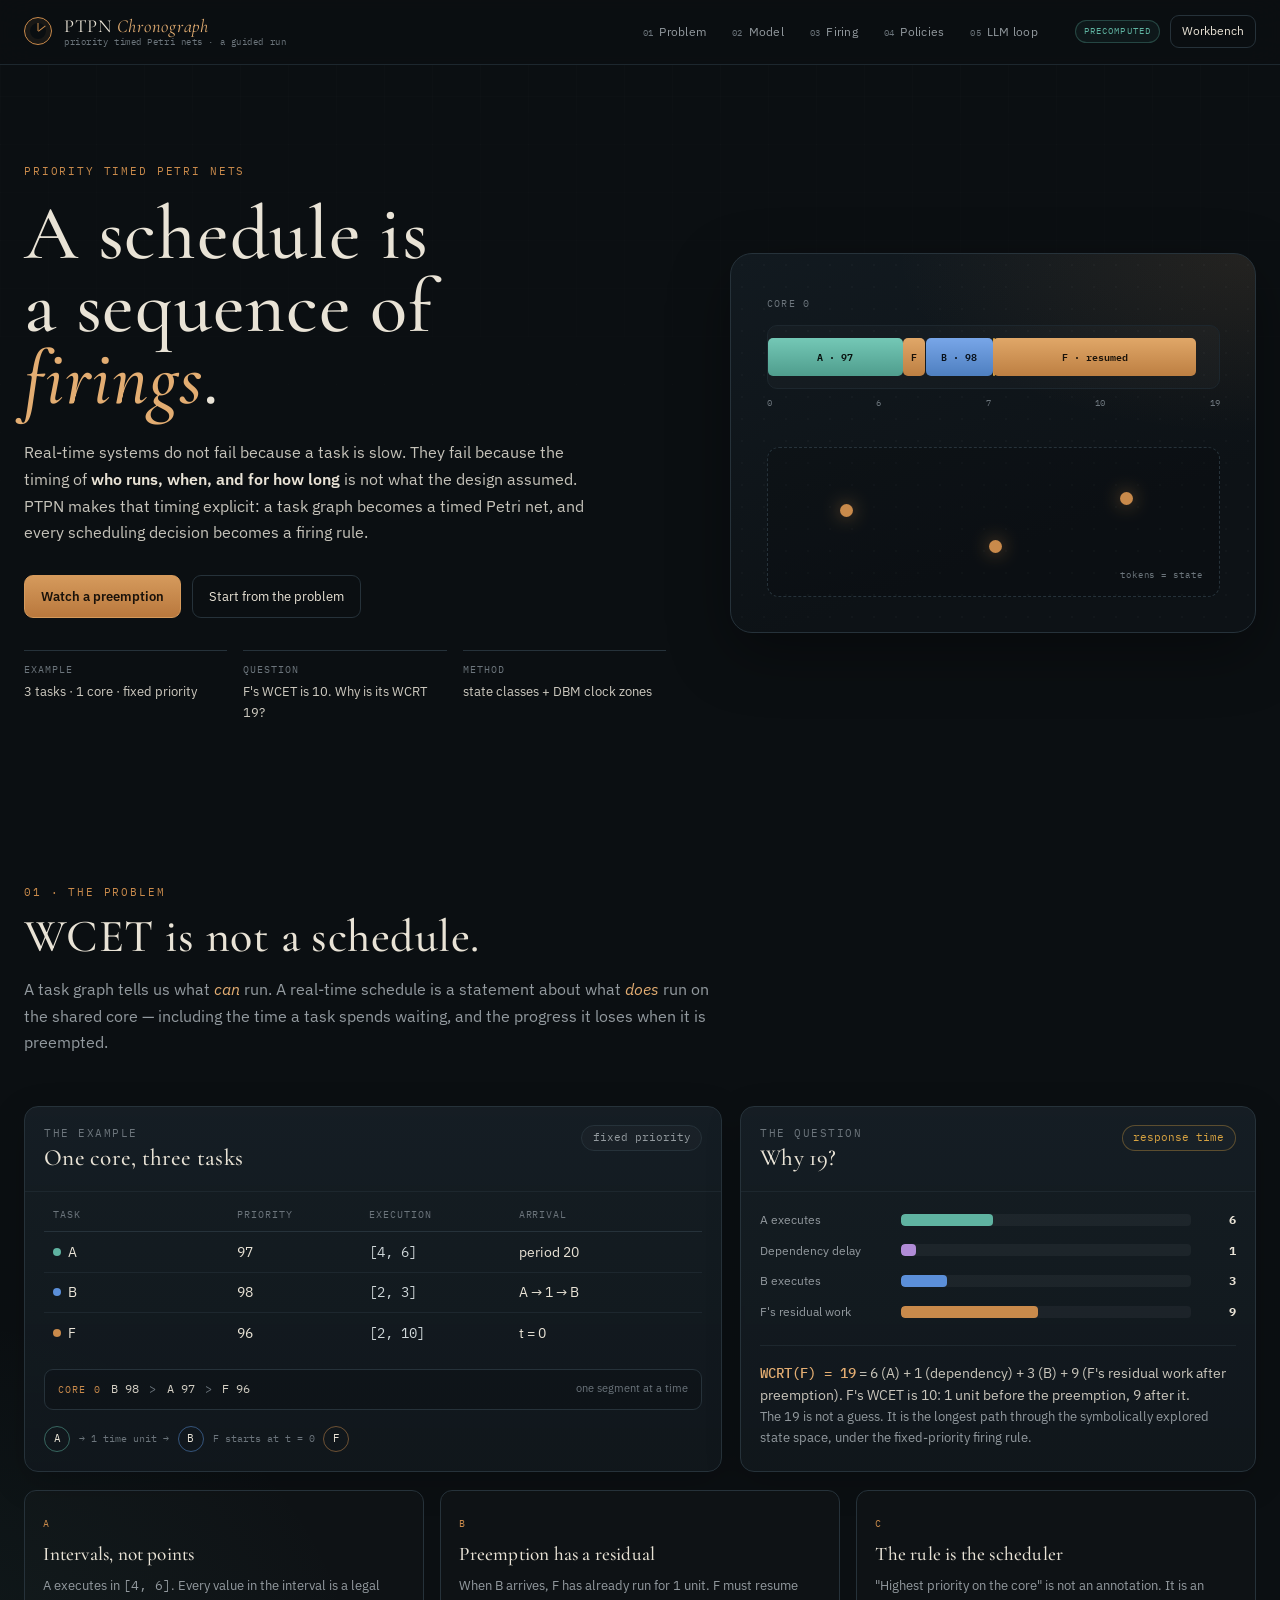
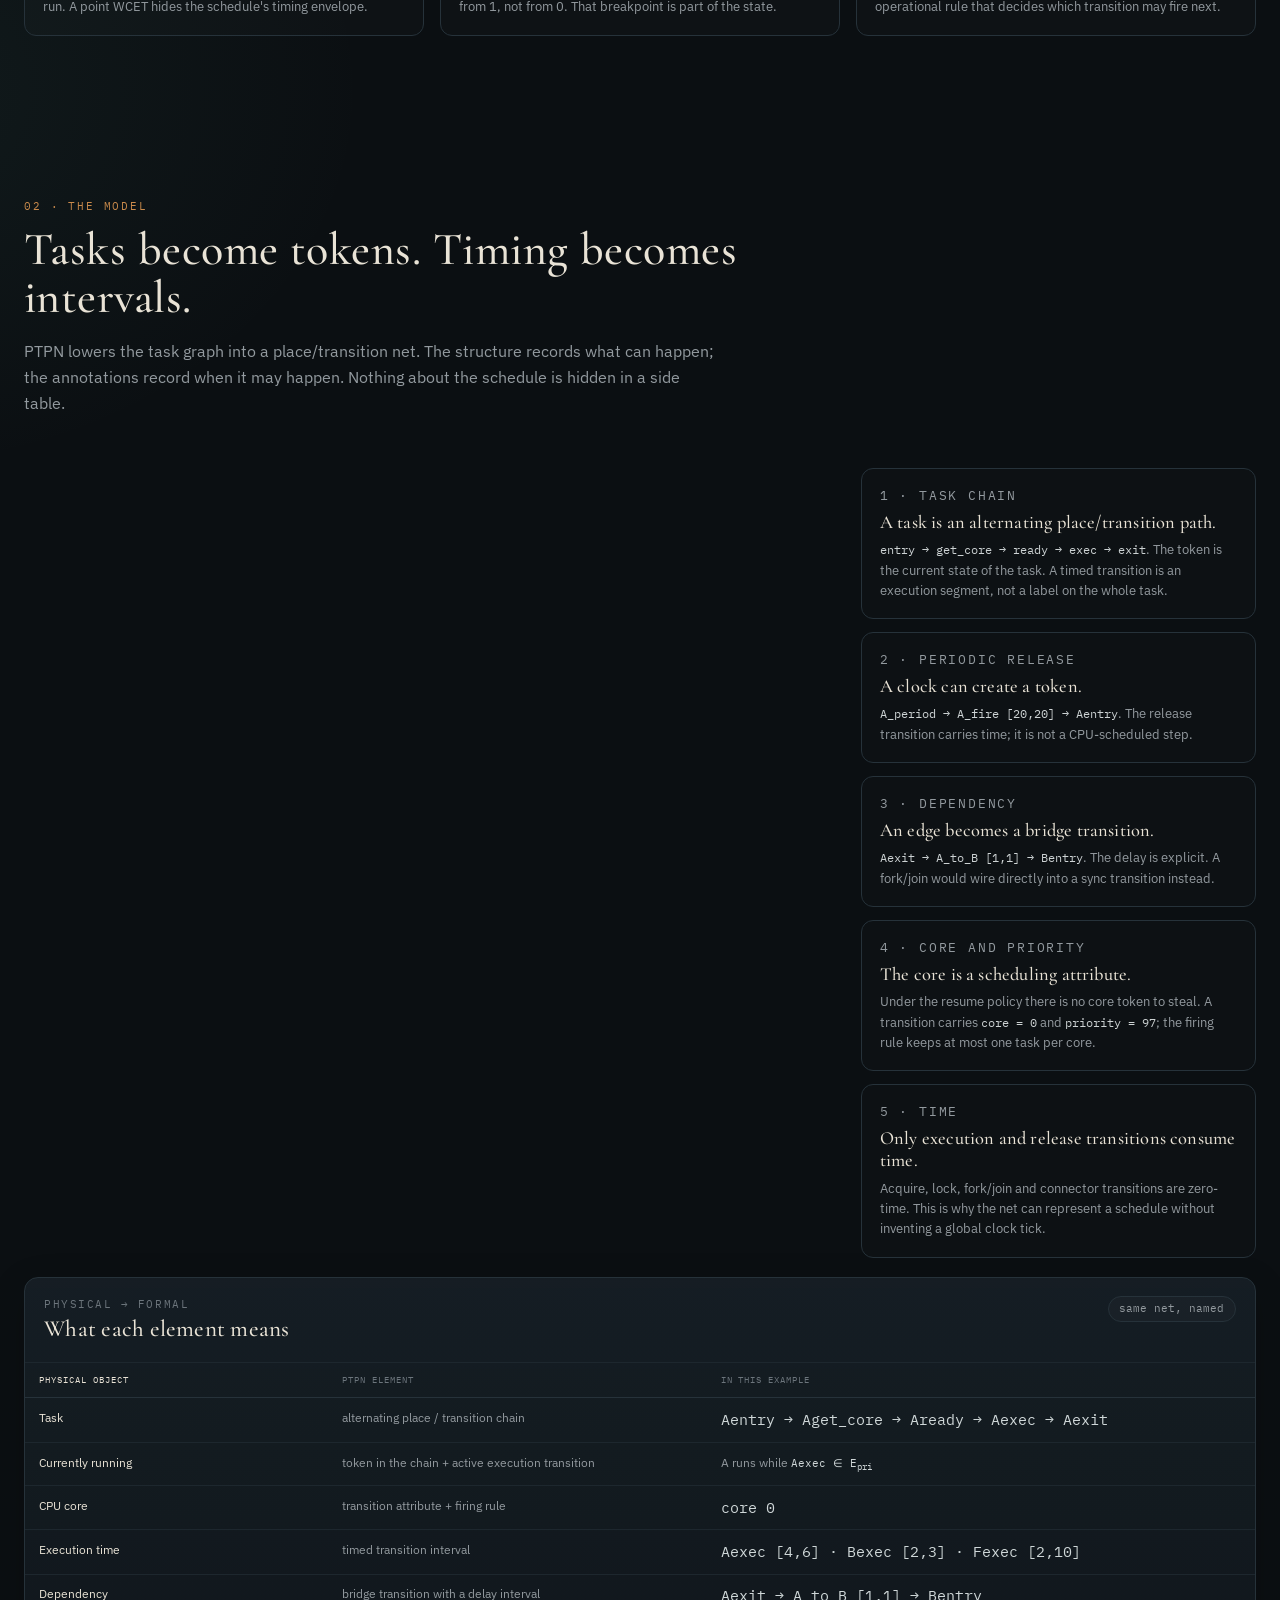
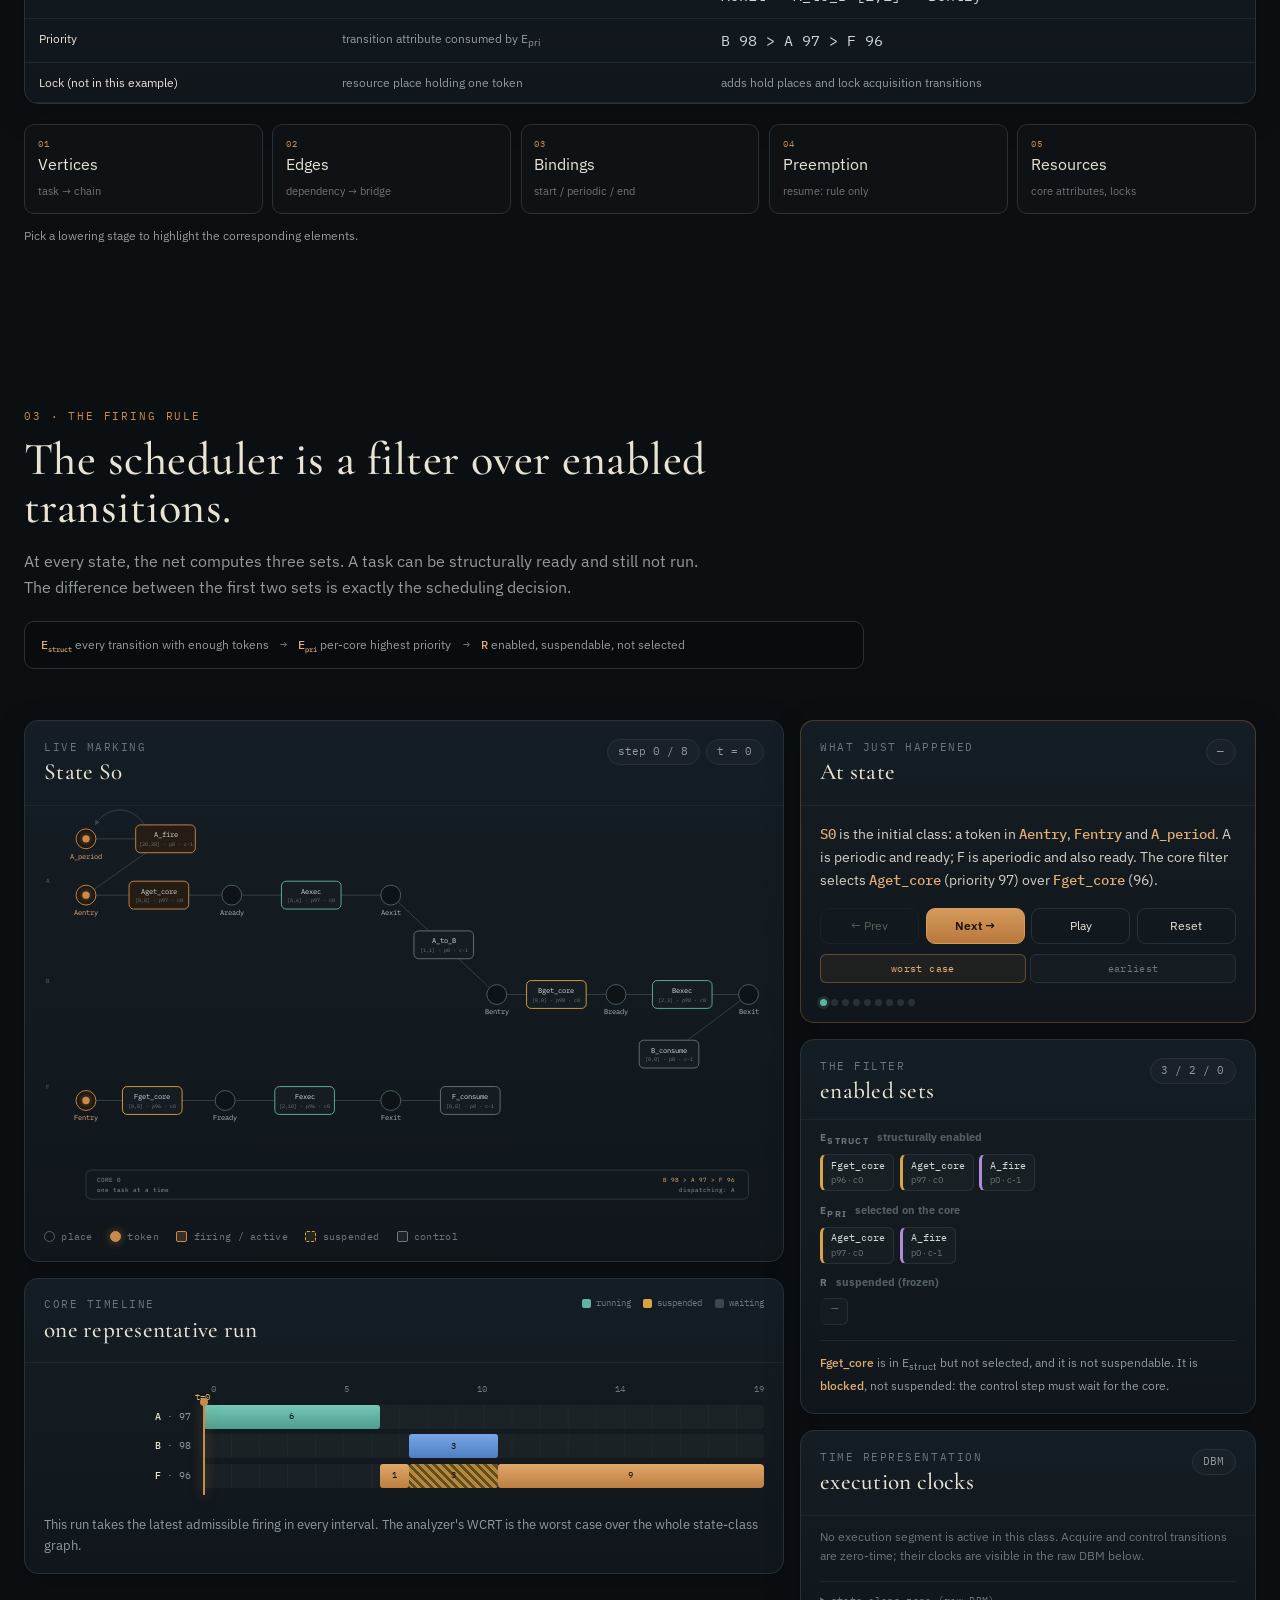
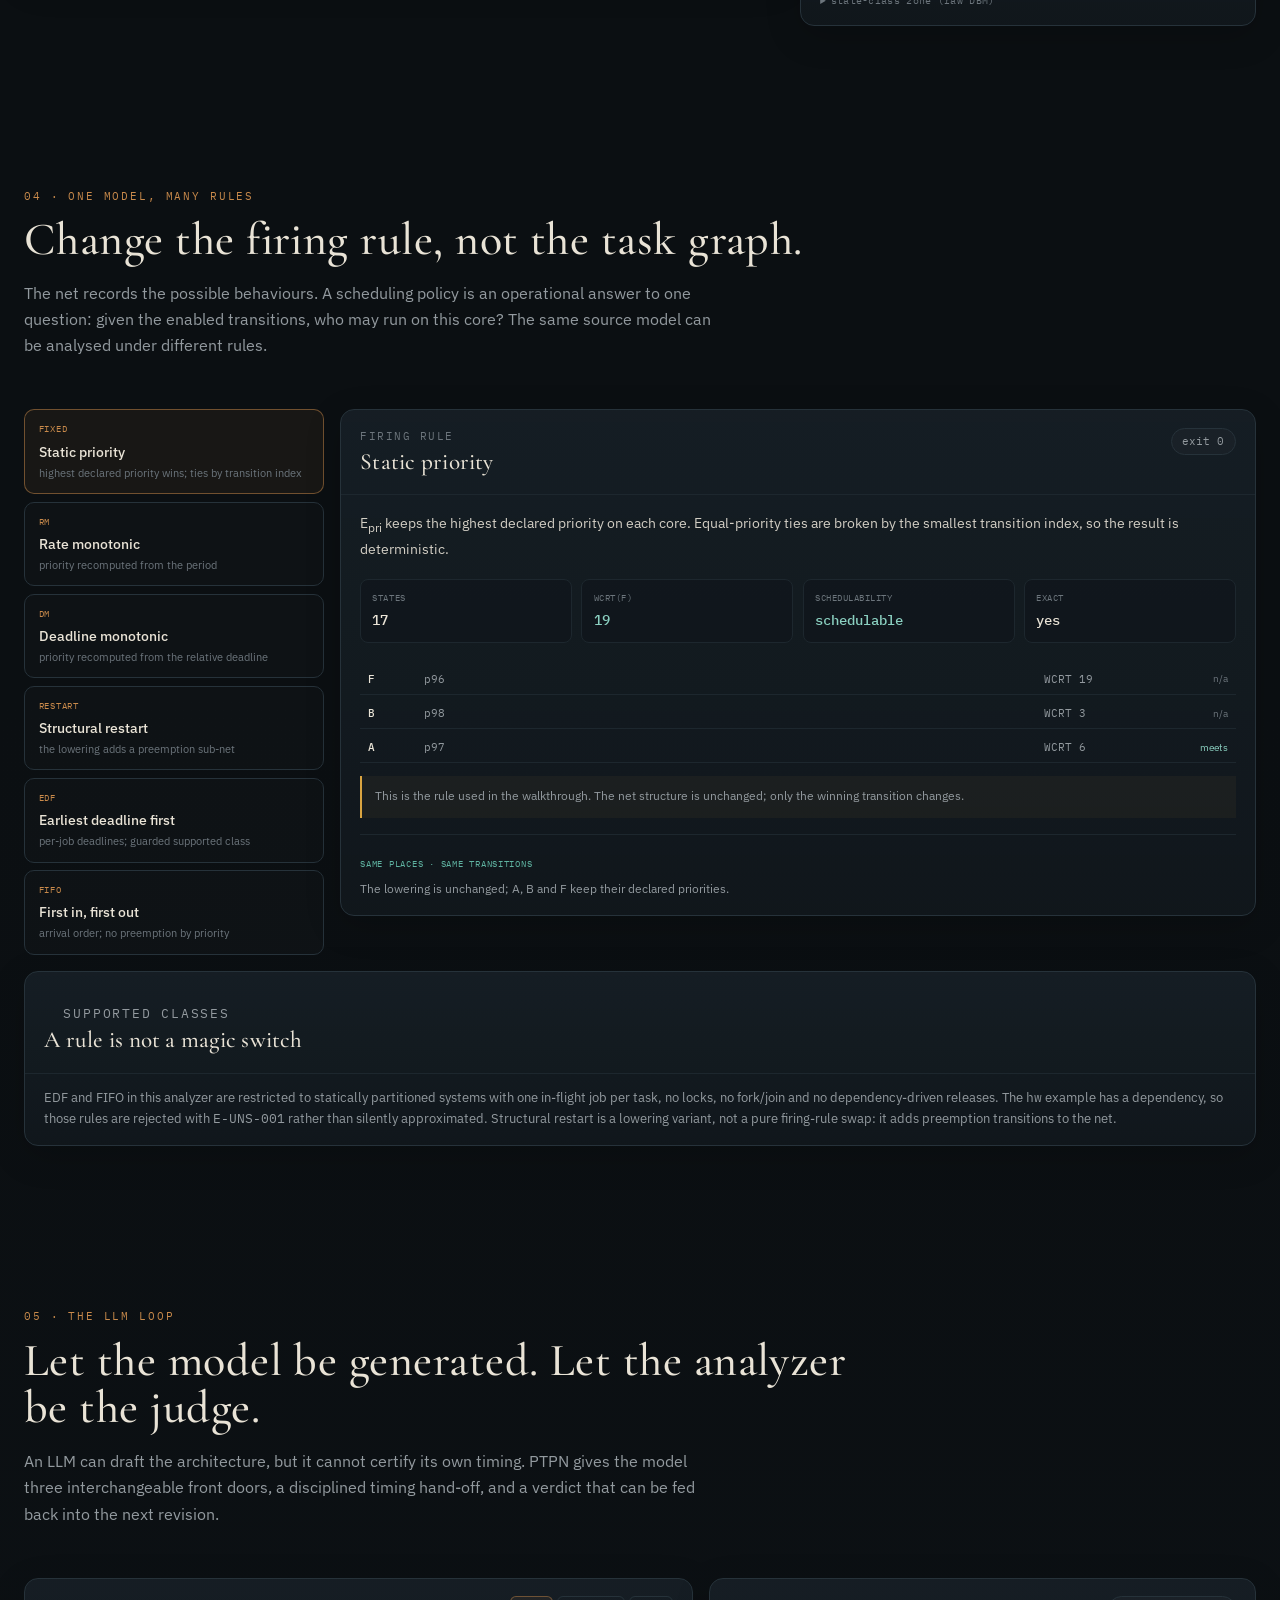
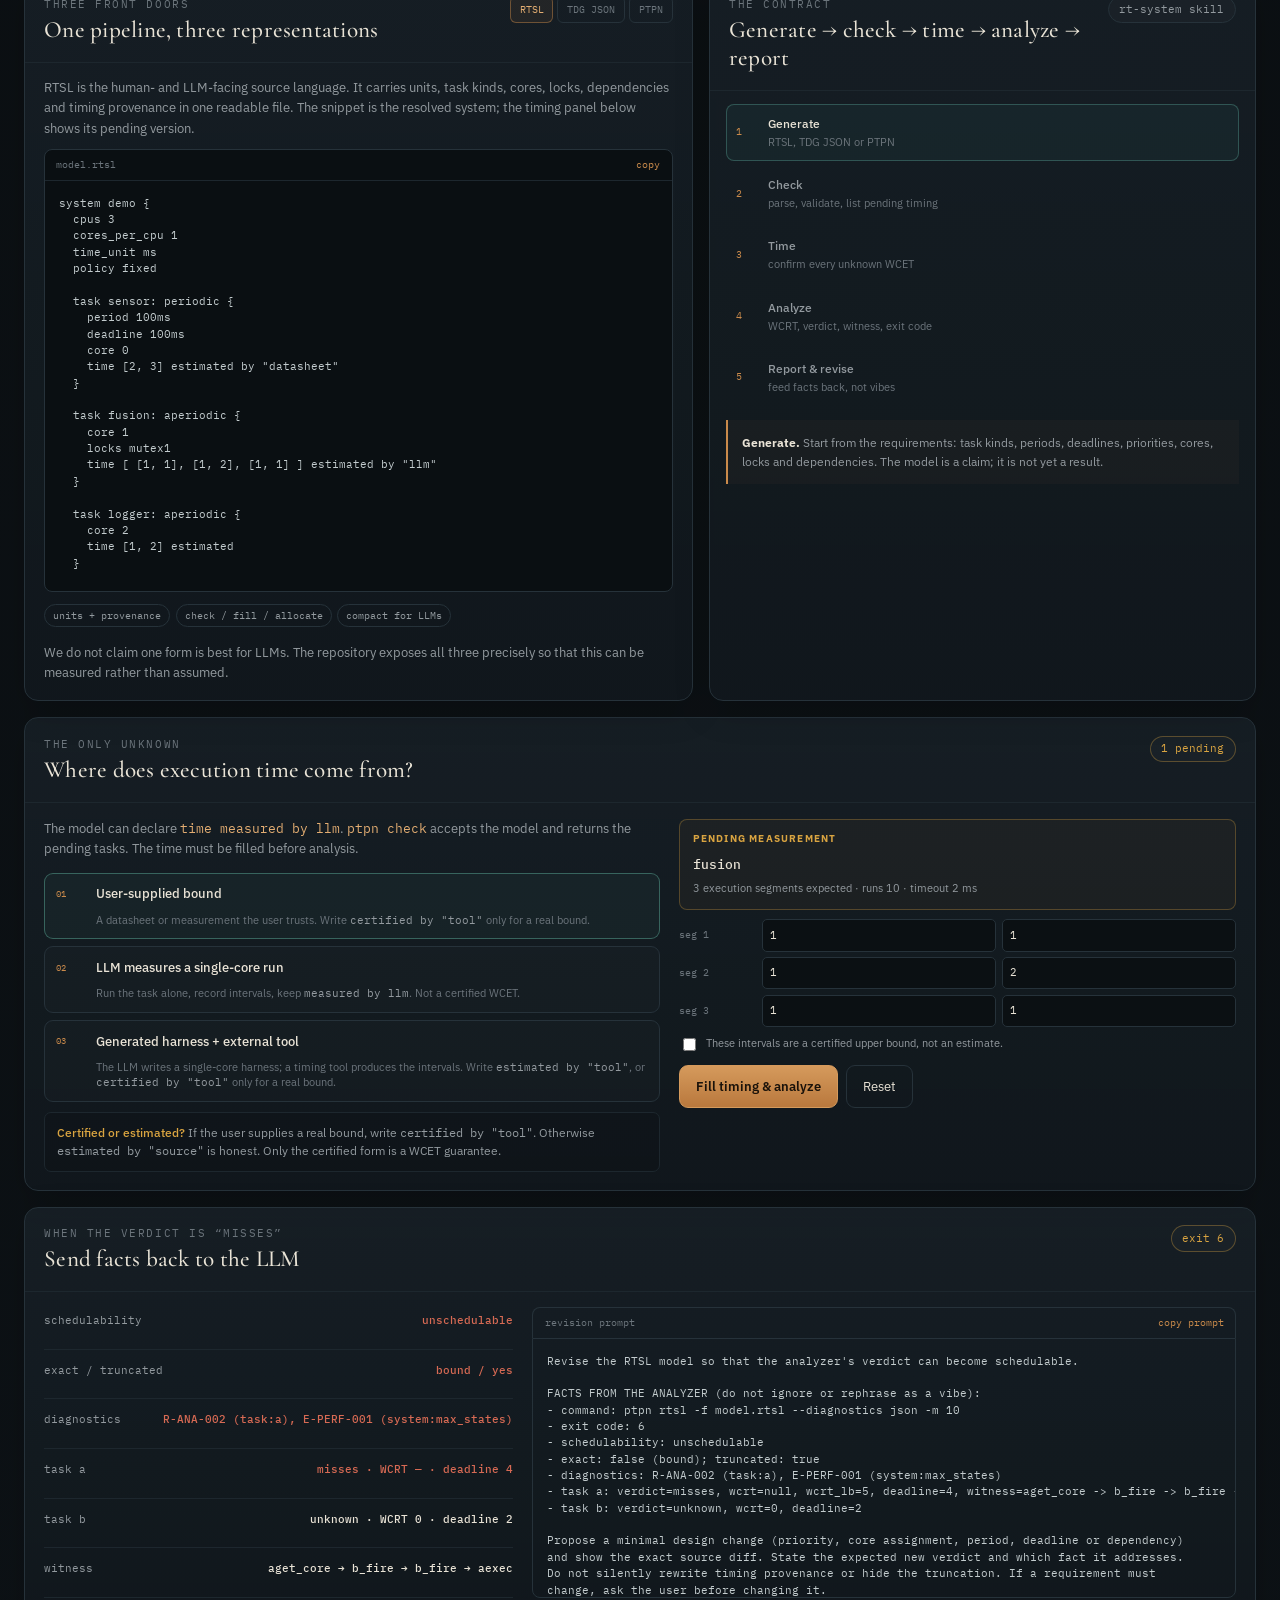
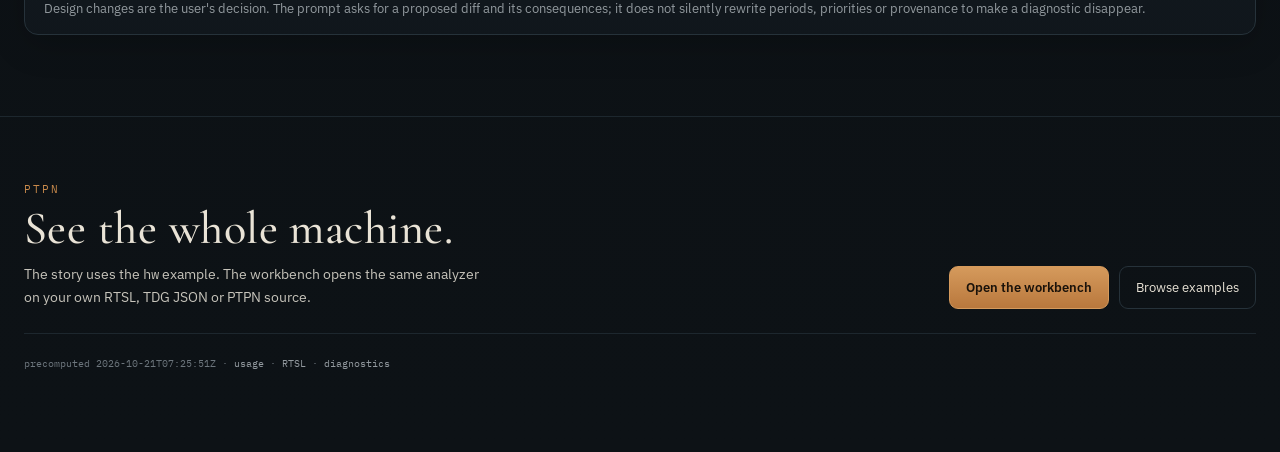
==== webapp/demo/ptpn-story-demo.html @ 8c535d37 "feat(webapp): add ptpn-story-demo.html for demonstration purposes" ====
<!doctype html>
<html lang="en">
<head>
<meta charset="utf-8">
<meta name="viewport" content="width=device-width, initial-scale=1, viewport-fit=cover">
<title>PTPN — A Schedule Is a Sequence of Firings</title>
<!-- Generated by webapp/build_standalone.py; do not edit by hand. -->
<link rel="preconnect" href="https://fonts.googleapis.com">
<link rel="preconnect" href="https://fonts.gstatic.com" crossorigin>
<link href="https://fonts.googleapis.com/css2?family=Cormorant+Garamond:ital,wght@0,500;0,600;1,500&family=IBM+Plex+Mono:wght@400;500;600&family=IBM+Plex+Sans:wght@400;500;600&display=swap" rel="stylesheet">
<style>
:root {
  --bg: #0b0f12;
  --bg-2: #10161b;
  --panel: #141b20;
  --panel-2: #182128;
  --line: #26323a;
  --line-soft: #1d272e;
  --text: #e9e3d6;
  --muted: #939a9f;
  --dim: #6c757c;
  --copper: #c98a4b;
  --copper-2: #e3ad72;
  --cyan: #5fb3a1;
  --cyan-2: #8bd0c1;
  --amber: #d9a441;
  --red: #d76a54;
  --blue: #5b8fd9;
  --violet: #b08bd6;
  --a: #5fb3a1;
  --b: #5b8fd9;
  --f: #c98a4b;
  --mono: "IBM Plex Mono", ui-monospace, SFMono-Regular, Menlo, monospace;
  --sans: "IBM Plex Sans", -apple-system, BlinkMacSystemFont, "Segoe UI", sans-serif;
  --display: "Cormorant Garamond", Georgia, serif;
  --radius: 14px;
  --shadow: 0 20px 60px rgba(0, 0, 0, 0.35);
}

* { box-sizing: border-box; }
[hidden] { display: none !important; }
html { scroll-behavior: smooth; }
body {
  margin: 0;
  background:
    radial-gradient(1200px 800px at 85% -10%, rgba(201, 138, 75, 0.09), transparent 60%),
    radial-gradient(900px 700px at -10% 20%, rgba(95, 179, 161, 0.07), transparent 55%),
    linear-gradient(180deg, #0b0f12 0%, #0b0f12 65%, #0d1216 100%);
  color: var(--text);
  font-family: var(--sans);
  line-height: 1.6;
  -webkit-font-smoothing: antialiased;
}
body::before {
  content: "";
  position: fixed;
  inset: 0;
  pointer-events: none;
  background-image:
    linear-gradient(rgba(255, 255, 255, 0.018) 1px, transparent 1px),
    linear-gradient(90deg, rgba(255, 255, 255, 0.018) 1px, transparent 1px);
  background-size: 48px 48px;
  mask-image: linear-gradient(180deg, rgba(0,0,0,.6), transparent 75%);
  z-index: 0;
}
a { color: var(--copper-2); text-decoration: none; }
a:hover { color: #f1c894; }
button, input { font: inherit; }
button { cursor: pointer; }
h1, h2, h3, h4, p { margin: 0; }
h1, h2, h3 { font-family: var(--display); font-weight: 500; letter-spacing: 0.01em; }
h1 { font-size: clamp(3rem, 6vw, 5.7rem); line-height: 0.95; }
h2 { font-size: clamp(2.1rem, 3.6vw, 3.5rem); line-height: 1.04; }
h3 { font-size: 1.45rem; line-height: 1.2; }
h4 { font-size: 0.78rem; letter-spacing: 0.12em; text-transform: uppercase; }
em { color: var(--copper-2); font-style: italic; }
.mono { font-family: var(--mono); }
.fine { color: var(--muted); font-size: 0.83rem; line-height: 1.55; }
.kicker, .eyebrow {
  font-family: var(--mono);
  font-size: 0.68rem;
  letter-spacing: 0.17em;
  text-transform: uppercase;
  color: var(--copper);
}
.eyebrow { color: var(--dim); letter-spacing: 0.14em; }
.chip {
  display: inline-flex;
  align-items: center;
  gap: 0.35rem;
  border: 1px solid var(--line);
  border-radius: 999px;
  padding: 0.22rem 0.65rem;
  font-family: var(--mono);
  font-size: 0.68rem;
  color: var(--muted);
  white-space: nowrap;
  background: rgba(255,255,255,0.02);
}
.chip.warn { color: var(--amber); border-color: rgba(217,164,65,.35); }
.chip.mono { font-family: var(--mono); }

/* ------------------------------------------------------------------ topbar */
.topbar {
  position: sticky;
  top: 0;
  z-index: 40;
  background: rgba(11, 15, 18, 0.82);
  backdrop-filter: blur(16px) saturate(120%);
  border-bottom: 1px solid var(--line-soft);
}
.topbar-inner {
  max-width: 1400px;
  margin: 0 auto;
  padding: 0.85rem 1.5rem;
  display: flex;
  align-items: center;
  gap: 1.6rem;
}
.brand { display: flex; align-items: center; gap: 0.75rem; color: var(--text); flex: 0 0 auto; }
.brand:hover { color: var(--text); }
.brand-mark {
  width: 28px; height: 28px; border-radius: 50%;
  border: 1px solid var(--copper);
  position: relative;
  box-shadow: inset 0 0 0 5px rgba(201,138,75,.08);
}
.brand-mark::before, .brand-mark::after {
  content: ""; position: absolute; left: 50%; top: 50%; background: var(--copper);
  transform-origin: 0 0;
}
.brand-mark::before { width: 9px; height: 1px; transform: rotate(-38deg); }
.brand-mark::after { width: 1px; height: 8px; transform: translate(-0.5px, -8px); }
.brand-copy { display: flex; flex-direction: column; line-height: 1.15; }
.brand-title { font-family: var(--display); font-size: 1.15rem; letter-spacing: .04em; }
.brand-title em { color: var(--copper-2); }
.brand-sub { font-family: var(--mono); font-size: .58rem; color: var(--dim); letter-spacing: .06em; }
.chapter-nav { display: flex; gap: .2rem; margin-left: auto; }
.chapter-nav a {
  display: flex; align-items: baseline; gap: .38rem;
  padding: .45rem .65rem; border-radius: 7px;
  color: var(--muted); font-size: .76rem; letter-spacing: .02em;
  border: 1px solid transparent;
}
.chapter-nav a span { font-family: var(--mono); font-size: .58rem; color: var(--dim); }
.chapter-nav a:hover { color: var(--text); background: rgba(255,255,255,.035); }
.chapter-nav a.active { color: var(--copper-2); border-color: rgba(201,138,75,.3); background: rgba(201,138,75,.07); }
.chapter-nav a.active span { color: var(--copper); }
.topbar-actions { display: flex; align-items: center; gap: .6rem; }
.mode-pill {
  font-family: var(--mono); font-size: .58rem; letter-spacing: .12em;
  color: var(--cyan); border: 1px solid rgba(95,179,161,.3);
  background: rgba(95,179,161,.06); border-radius: 999px; padding: .22rem .5rem;
}
.read-progress { height: 1px; background: transparent; }
.read-progress span { display: block; height: 1px; width: 0; background: var(--copper); transition: width .12s linear; }

/* -------------------------------------------------------------------- hero */
main { position: relative; z-index: 1; }
.hero {
  max-width: 1400px;
  margin: 0 auto;
  padding: clamp(4rem, 9vh, 8rem) 1.5rem clamp(3rem, 7vh, 6rem);
  display: grid;
  grid-template-columns: minmax(0, 1.1fr) minmax(0, .9fr);
  gap: clamp(2rem, 5vw, 6rem);
  align-items: center;
  min-height: 82vh;
}
.hero-copy .kicker { margin-bottom: 1.1rem; }
.hero-copy h1 { margin-bottom: 1.4rem; max-width: 12ch; }
.lede { color: #c6c3ba; font-size: clamp(1rem, 1.25vw, 1.14rem); line-height: 1.68; max-width: 58ch; }
.lede strong { color: var(--text); font-weight: 600; }
.hero-actions { display: flex; flex-wrap: wrap; gap: .7rem; margin: 1.8rem 0 2rem; }
.btn {
  display: inline-flex; align-items: center; justify-content: center; gap: .4rem;
  border-radius: 9px; padding: .62rem 1rem;
  border: 1px solid var(--line); background: rgba(255,255,255,.025);
  color: var(--text); font-size: .82rem; text-decoration: none;
  transition: border-color .18s, background .18s, transform .18s;
}
.btn:hover { border-color: #46545d; background: rgba(255,255,255,.05); color: var(--text); }
.btn.primary { background: linear-gradient(180deg, #d59a5c, #b9783d); border-color: #d59a5c; color: #1a120a; font-weight: 600; }
.btn.primary:hover { background: linear-gradient(180deg, #e3ad72, #c98a4b); color: #160f08; }
.btn.ghost { background: transparent; }
.btn.small { padding: .4rem .7rem; font-size: .72rem; }
.btn:disabled { opacity: .35; cursor: default; }
.btn.disabled, a.disabled { opacity: .35; cursor: default; pointer-events: none; }
.hero-facts { display: grid; grid-template-columns: repeat(3, minmax(0, 1fr)); gap: 1rem; margin: 0; }
.hero-facts div { border-top: 1px solid var(--line); padding-top: .7rem; }
.hero-facts dt { font-family: var(--mono); font-size: .6rem; letter-spacing: .1em; text-transform: uppercase; color: var(--dim); }
.hero-facts dd { margin: .25rem 0 0; font-size: .82rem; color: #cfcbc1; }
.hero-stage {
  position: relative; min-height: 380px;
  border: 1px solid var(--line); border-radius: 22px; overflow: hidden;
  background:
    radial-gradient(600px 300px at 100% 0%, rgba(201,138,75,.11), transparent 60%),
    linear-gradient(160deg, #121a20 0%, #0d1216 70%);
  box-shadow: var(--shadow);
  padding: 2.2rem;
  display: flex; flex-direction: column; justify-content: space-between;
}
.hero-stage::before {
  content: ""; position: absolute; inset: 0;
  background-image: radial-gradient(rgba(255,255,255,.09) 1px, transparent 1px);
  background-size: 22px 22px; opacity: .25; pointer-events: none;
}
.hero-rail { position: relative; z-index: 1; }
.hero-rail-label { font-family: var(--mono); font-size: .6rem; color: var(--dim); letter-spacing: .14em; }
.hero-bars { position: relative; height: 64px; margin-top: .65rem; border-radius: 10px; background: rgba(255,255,255,.025); border: 1px solid var(--line-soft); overflow: hidden; }
.hero-bar {
  position: absolute; top: 12px; bottom: 12px; left: var(--start); width: var(--len);
  border-radius: 5px; display: flex; align-items: center; justify-content: center;
  font-family: var(--mono); font-size: .62rem; color: #07100d; font-weight: 600;
  background: var(--a); min-width: 2px; white-space: nowrap; overflow: hidden;
}
.hero-bar.a { background: linear-gradient(180deg, #74c8b6, #4f9d8d); }
.hero-bar.b { background: linear-gradient(180deg, #78a6e8, #4e7fc0); color: #07101a; }
.hero-bar.f { background: linear-gradient(180deg, #e0a768, #bd7f42); color: #1a1209; }
.hero-bar.frozen { background: repeating-linear-gradient(45deg, #d9a441, #d9a441 4px, #9a712b 4px, #9a712b 8px); }
.hero-ticks { display: flex; justify-content: space-between; margin-top: .45rem; font-family: var(--mono); font-size: .58rem; color: var(--dim); }
.hero-net { position: relative; z-index: 1; height: 150px; border-radius: 12px; border: 1px dashed var(--line); margin-top: 1.2rem; background: rgba(0,0,0,.12); }
.hero-token { position: absolute; width: 13px; height: 13px; border-radius: 50%; background: var(--copper); box-shadow: 0 0 18px rgba(201,138,75,.6); animation: drift 5s ease-in-out infinite; }
.hero-token.t1 { left: 16%; top: 38%; }
.hero-token.t2 { left: 49%; top: 62%; animation-delay: -1.3s; }
.hero-token.t3 { left: 78%; top: 30%; animation-delay: -2.6s; }
.hero-net-label { position: absolute; right: 1rem; bottom: .8rem; font-family: var(--mono); font-size: .58rem; color: var(--dim); letter-spacing: .1em; }
@keyframes drift { 0%,100% { transform: translate(0,0); } 50% { transform: translate(10px,-7px); } }

/* ----------------------------------------------------------------- chapter */
.chapter { max-width: 1280px; margin: 0 auto; padding: clamp(4rem, 9vh, 7rem) 1.5rem; scroll-margin-top: 80px; }
.chapter-wide { max-width: 1400px; }
.chapter-head { max-width: 840px; margin-bottom: clamp(2rem, 4vw, 3.2rem); }
.chapter-head h2 { margin: .7rem 0 1rem; }
.chapter-lede { color: var(--muted); font-size: 1.02rem; max-width: 70ch; }
.panel {
  background: linear-gradient(180deg, rgba(24,33,40,.82), rgba(17,24,29,.9));
  border: 1px solid var(--line);
  border-radius: var(--radius);
  box-shadow: 0 10px 35px rgba(0,0,0,.18);
}
.panel-head { display: flex; align-items: flex-start; justify-content: space-between; gap: 1rem; padding: 1.1rem 1.2rem; border-bottom: 1px solid var(--line-soft); }
.panel-head h3 { margin-top: .2rem; }
.panel-head .eyebrow { margin-bottom: .15rem; }

/* ----------------------------------------------------------------- problem */
.problem-grid { display: grid; grid-template-columns: minmax(0, 1.15fr) minmax(0, .85fr); gap: 1.1rem; }
.system-panel, .question-panel { padding-bottom: 1.2rem; }
.task-table { padding: .4rem 1.2rem 0; }
.task-row { display: grid; grid-template-columns: 1fr .7fr .8fr 1fr; gap: .6rem; align-items: center; padding: .55rem .55rem; border-bottom: 1px solid var(--line-soft); font-size: .86rem; }
.task-row.head { font-family: var(--mono); font-size: .6rem; letter-spacing: .1em; text-transform: uppercase; color: var(--dim); border-bottom-color: var(--line); }
.task-row:last-child { border-bottom: 0; }
.task-row .mono { color: #cfd7d9; }
.dot { display: inline-block; width: 8px; height: 8px; border-radius: 50%; margin-right: .45rem; vertical-align: 1px; }
.dot.a { background: var(--a); } .dot.b { background: var(--b); } .dot.f { background: var(--f); }
.core-strip { display: flex; flex-wrap: wrap; align-items: center; gap: .65rem; margin: 1rem 1.2rem 0; padding: .65rem .8rem; border: 1px solid var(--line); border-radius: 9px; background: rgba(0,0,0,.16); }
.core-label { font-family: var(--mono); font-size: .6rem; letter-spacing: .12em; color: var(--copper); }
.priority-chain { font-family: var(--mono); font-size: .72rem; color: #d5d0c5; }
.priority-chain b { color: var(--dim); font-weight: 400; margin: 0 .2rem; }
.core-note { margin-left: auto; font-size: .7rem; color: var(--dim); }
.dependency { display: flex; align-items: center; gap: .55rem; padding: 1rem 1.2rem 0; flex-wrap: wrap; font-size: .72rem; color: var(--muted); }
.dep-node { display: inline-flex; width: 26px; height: 26px; align-items: center; justify-content: center; border-radius: 50%; border: 1px solid var(--line); font-family: var(--mono); font-size: .68rem; color: var(--text); }
.dep-node.a { border-color: rgba(95,179,161,.5); } .dep-node.b { border-color: rgba(91,143,217,.5); } .dep-node.f { border-color: rgba(201,138,75,.5); }
.dep-arrow { font-family: var(--mono); font-size: .62rem; color: var(--dim); }
.why-bars { padding: 1.15rem 1.2rem .5rem; display: grid; gap: .7rem; }
.why-row { display: grid; grid-template-columns: 8.2rem 1fr 2.2rem; gap: .6rem; align-items: center; font-size: .76rem; color: var(--muted); }
.why-row b { font-family: var(--mono); color: var(--text); text-align: right; }
.why-track { height: 12px; background: rgba(255,255,255,.045); border-radius: 4px; overflow: hidden; }
.why-fill { display: block; height: 100%; width: var(--w); border-radius: 4px; }
.why-fill.own { background: var(--copper); }
.why-fill.a { background: var(--a); }
.why-fill.b { background: var(--b); }
.why-fill.f { background: var(--f); }
.why-fill.dep { background: var(--violet); }
.why-summary { margin: 1rem 1.2rem 0; padding-top: 1rem; border-top: 1px solid var(--line-soft); font-size: .86rem; color: #c9c5bb; }
.why-summary strong { color: var(--copper-2); font-family: var(--mono); font-weight: 500; }
.question-panel .fine { padding: 0 1.2rem; }
.problem-cards { display: grid; grid-template-columns: repeat(3, minmax(0, 1fr)); gap: 1rem; margin-top: 1.1rem; }
.mini-card { border: 1px solid var(--line); border-radius: 12px; padding: 1.15rem; background: rgba(255,255,255,.015); }
.mini-index { font-family: var(--mono); font-size: .62rem; color: var(--copper); letter-spacing: .12em; }
.mini-card h3 { margin: .55rem 0 .5rem; font-size: 1.2rem; }
.mini-card p { color: var(--muted); font-size: .82rem; }

/* ------------------------------------------------------------------- model */
.model-layout { display: grid; grid-template-columns: minmax(0, 1.35fr) minmax(0, .65fr); gap: 1.1rem; align-items: start; }
.model-stage { position: sticky; top: 86px; overflow: hidden; }
.net-wrap { padding: .4rem .7rem .2rem; overflow: hidden; }
.net-wrap svg { width: 100%; height: auto; display: block; }
.net-legend { display: flex; flex-wrap: wrap; gap: .7rem 1.1rem; padding: .6rem 1.2rem 1rem; font-family: var(--mono); font-size: .6rem; color: var(--dim); letter-spacing: .03em; }
.net-legend span { display: inline-flex; align-items: center; gap: .38rem; }
.lg { display: inline-block; width: 11px; height: 11px; border-radius: 50%; border: 1px solid #56636b; background: #0f1418; }
.lg.place { border-radius: 50%; }
.lg.token { border-radius: 50%; background: var(--copper); border-color: var(--copper); box-shadow: 0 0 8px rgba(201,138,75,.5); }
.lg.exec { border-radius: 2px; border-color: var(--cyan); background: rgba(95,179,161,.15); }
.lg.exec.active { border-color: var(--copper); background: rgba(201,138,75,.22); }
.lg.control { border-radius: 2px; border-color: #6d7780; background: rgba(140,150,158,.1); }
.lg.period { border-radius: 2px; border-color: var(--violet); background: rgba(176,139,214,.12); }
.lg.susp { border-radius: 2px; border-color: var(--amber); border-style: dashed; background: rgba(217,164,65,.1); }
.model-notes { display: grid; gap: .8rem; }
.note-card { padding: 1.05rem 1.1rem; border: 1px solid var(--line); border-radius: 12px; background: rgba(255,255,255,.012); transition: border-color .2s, background .2s; }
.note-card:hover, .note-card.active { border-color: rgba(201,138,75,.42); background: rgba(201,138,75,.045); }
.note-card h3 { font-size: 1.15rem; margin: .3rem 0 .45rem; }
.note-card p { color: var(--muted); font-size: .8rem; }
.note-card .mono { color: #cdd3d4; font-size: .94em; }
.mapping-table { margin-top: 1.2rem; overflow: hidden; }
.map-grid { display: grid; grid-template-columns: .8fr 1fr 1.45fr; }
.map-grid > div { padding: .62rem .9rem; border-bottom: 1px solid var(--line-soft); font-size: .76rem; color: var(--muted); }
.map-grid > div:nth-child(3n + 1) { color: var(--text); }
.map-grid .map-head { font-family: var(--mono); font-size: .59rem; letter-spacing: .1em; text-transform: uppercase; color: var(--dim); border-bottom-color: var(--line); }
.map-grid .mono { color: #cfd7d8; font-size: .92em; }
.stage-strip { display: grid; grid-template-columns: repeat(5, minmax(0, 1fr)); gap: .6rem; margin-top: 1.2rem; }
.stage-strip button { text-align: left; padding: .8rem .8rem; border: 1px solid var(--line); border-radius: 10px; background: rgba(255,255,255,.015); color: var(--text); transition: border-color .2s, background .2s; }
.stage-strip button:hover, .stage-strip button.active { border-color: rgba(201,138,75,.45); background: rgba(201,138,75,.05); }
.stage-strip button span { display: block; font-family: var(--mono); font-size: .58rem; color: var(--copper); letter-spacing: .1em; }
.stage-strip button small { display: block; margin-top: .3rem; font-size: .68rem; color: var(--dim); }
.stage-caption { grid-column: 1 / -1; font-size: .74rem; color: var(--muted); margin-top: .2rem; }

/* ------------------------------------------------------------------ firing */
.rule-strip { display: flex; flex-wrap: wrap; align-items: center; gap: .5rem .7rem; margin-top: 1.3rem; padding: .8rem 1rem; border: 1px solid var(--line); border-radius: 10px; background: rgba(0,0,0,.16); font-size: .76rem; color: var(--muted); }
.rule-strip b { color: var(--copper-2); font-family: var(--mono); font-weight: 500; font-size: .72rem; }
.rule-strip sub { font-size: .6em; }
.rule-arrow { color: var(--dim); font-family: var(--mono); }
.firing-layout { display: grid; grid-template-columns: minmax(0, 1.25fr) minmax(360px, .75fr); gap: 1rem; align-items: start; }
.firing-main { display: grid; gap: 1rem; }
.net-panel, .timeline-panel, .narration-panel, .sets-panel, .clocks-panel { overflow: hidden; }
.firing-net-wrap { padding: .2rem .5rem 0; }
.state-meta { display: flex; gap: .4rem; flex-wrap: wrap; justify-content: flex-end; }
.firing-rail { display: grid; gap: 1rem; position: sticky; top: 86px; }
.narration-panel { border-color: rgba(201,138,75,.3); }
.narration { padding: 1rem 1.2rem .9rem; font-size: .9rem; color: #d4d0c6; min-height: 6.4rem; }
.narration b { color: var(--copper-2); font-family: var(--mono); font-weight: 500; }
.narration .why { display: block; margin-top: .35rem; color: var(--muted); font-size: .8rem; }
.firing-controls { display: grid; grid-template-columns: repeat(4, minmax(0, 1fr)); gap: .4rem; padding: 0 1.2rem; }
.firing-controls .btn { padding: .48rem .3rem; font-size: .72rem; }
.mode-toggle { display: flex; gap: .3rem; padding: .65rem 1.2rem .2rem; }
.seg { flex: 1; padding: .35rem .5rem; font-family: var(--mono); font-size: .62rem; letter-spacing: .04em; color: var(--dim); background: rgba(255,255,255,.02); border: 1px solid var(--line); border-radius: 6px; }
.seg.active { color: var(--copper-2); border-color: rgba(201,138,75,.4); background: rgba(201,138,75,.08); }
.step-dots { display: flex; gap: .25rem; padding: .8rem 1.2rem 1rem; flex-wrap: wrap; }
.step-dot { width: 7px; height: 7px; border-radius: 50%; background: var(--line); }
.step-dot.done { background: var(--copper); }
.step-dot.now { background: var(--cyan); box-shadow: 0 0 0 3px rgba(95,179,161,.15); }
.sets-panel .panel-head { padding-bottom: .8rem; }
.set-group { padding: .55rem 1.2rem .1rem; }
.set-group h4 { color: var(--dim); margin-bottom: .4rem; font-size: .65rem; }
.set-group h4 span { text-transform: none; letter-spacing: 0; color: #555f66; font-family: var(--sans); font-size: .68rem; margin-left: .3rem; }
.chips { display: flex; flex-wrap: wrap; gap: .35rem; min-height: 1.7rem; }
.chip-t { display: inline-flex; flex-direction: column; gap: .1rem; padding: .28rem .5rem; border-radius: 6px; border: 1px solid var(--line); border-left: 3px solid #59636b; background: rgba(255,255,255,.02); font-family: var(--mono); font-size: .64rem; color: #d3d7d8; line-height: 1.25; }
.chip-t small { font-family: var(--sans); font-size: .58rem; color: var(--dim); }
.chip-t.exec { border-left-color: var(--cyan); }
.chip-t.control { border-left-color: #6d7780; }
.chip-t.period { border-left-color: var(--violet); }
.chip-t.susp { border-left-color: var(--amber); background: rgba(217,164,65,.07); }
.chip-t.firing { border-color: var(--copper); background: rgba(201,138,75,.1); }
.chip-t.empty { border-left-color: transparent; color: var(--dim); font-family: var(--sans); }
.why-now { margin: .8rem 1.2rem 1.1rem; padding-top: .8rem; border-top: 1px solid var(--line-soft); color: var(--muted); font-size: .76rem; }
.why-now b { color: var(--copper-2); font-weight: 500; }
.clock-rack { padding: .8rem 1.2rem 1rem; display: grid; gap: .6rem; }
.clock-row { display: grid; grid-template-columns: 7.2rem 1fr 5.2rem; gap: .55rem; align-items: center; font-family: var(--mono); font-size: .63rem; color: var(--muted); }
.clock-name { overflow: hidden; text-overflow: ellipsis; white-space: nowrap; }
.clock-name b { color: #d8d4c9; font-weight: 500; }
.clock-track { height: 9px; border-radius: 4px; background: rgba(255,255,255,.05); position: relative; overflow: hidden; }
.clock-fill { position: absolute; top: 0; bottom: 0; left: var(--lo); width: var(--w); border-radius: 4px; background: linear-gradient(90deg, rgba(95,179,161,.55), var(--cyan)); }
.clock-fill.frozen { background: repeating-linear-gradient(45deg, #d9a441, #d9a441 3px, #8c6627 3px, #8c6627 6px); }
.clock-bounds { text-align: right; font-size: .6rem; color: var(--dim); }
.clock-empty { color: var(--dim); font-size: .72rem; font-family: var(--sans); }
.dbm-details { margin: 0 1.2rem 1rem; border-top: 1px solid var(--line-soft); padding-top: .65rem; }
.dbm-details summary { cursor: pointer; font-family: var(--mono); font-size: .62rem; color: var(--dim); letter-spacing: .03em; }
.dbm-details pre { margin: .6rem 0 0; padding: .7rem; max-height: 200px; overflow: auto; background: #0b1013; border: 1px solid var(--line-soft); border-radius: 6px; font-family: var(--mono); font-size: .58rem; line-height: 1.5; color: #aeb7ba; }
.verdict-strip { display: flex; flex-wrap: wrap; align-items: center; gap: 1.4rem; margin-top: 1rem; padding: 1.2rem 1.4rem; border: 1px solid rgba(95,179,161,.35); border-radius: 12px; background: linear-gradient(90deg, rgba(95,179,161,.08), rgba(201,138,75,.04)); }
.verdict-strip h3 { font-size: 1.55rem; margin: .15rem 0; }
.verdict-strip p { color: var(--muted); font-size: .8rem; }
.verdict-facts { display: flex; gap: 1.1rem; margin-left: auto; flex-wrap: wrap; }
.verdict-facts span { font-family: var(--mono); font-size: .62rem; color: var(--dim); display: flex; flex-direction: column; gap: .15rem; }
.verdict-facts b { font-size: 1rem; color: var(--text); font-weight: 500; }

/* ---------------------------------------------------------------- timelines */
.timeline { position: relative; padding: 1.2rem 1.2rem 1.3rem 5.8rem; }
.tl-scale { display: flex; justify-content: space-between; margin-left: 5.8rem; margin-bottom: .5rem; font-family: var(--mono); font-size: .56rem; color: var(--dim); }
.tl-row { display: grid; grid-template-columns: 4.6rem 1fr; gap: .7rem; align-items: center; margin: .35rem 0; }
.tl-name { font-family: var(--mono); font-size: .62rem; color: var(--muted); text-align: right; white-space: nowrap; }
.tl-name b { color: var(--text); font-weight: 500; }
.tl-track { position: relative; height: 24px; background: rgba(255,255,255,.035); border-radius: 4px; overflow: hidden; }
.tl-grid { position: absolute; inset: 0; background-image: linear-gradient(90deg, rgba(255,255,255,.08) 1px, transparent 1px); background-size: 5% 100%; opacity: .35; }
.tl-seg { position: absolute; top: 0; bottom: 0; border-radius: 3px; font-family: var(--mono); font-size: .58rem; color: #08100d; display: flex; align-items: center; justify-content: center; white-space: nowrap; overflow: hidden; }
.tl-seg.run.a { background: linear-gradient(180deg, #74c8b6, #4f9d8d); }
.tl-seg.run.b { background: linear-gradient(180deg, #78a6e8, #4e7fc0); }
.tl-seg.run.f { background: linear-gradient(180deg, #e0a768, #bd7f42); color: #1a1209; }
.tl-seg.susp { background: repeating-linear-gradient(45deg, rgba(217,164,65,.8), rgba(217,164,65,.8) 3px, rgba(120,88,30,.8) 3px, rgba(120,88,30,.8) 6px); color: #1a1209; }
.tl-seg.wait { background: rgba(255,255,255,.06); color: var(--dim); }
.tl-playhead { position: absolute; top: 2.4rem; bottom: 1.2rem; width: 2px; background: var(--copper); box-shadow: 0 0 12px rgba(201,138,75,.6); transition: left .12s linear; pointer-events: none; }
.tl-playhead::before { content: ""; position: absolute; top: -4px; left: -3px; width: 8px; height: 8px; border-radius: 50%; background: var(--copper); }
.tl-now { position: absolute; top: 1.7rem; font-family: var(--mono); font-size: .58rem; color: var(--copper-2); transform: translateX(-50%); white-space: nowrap; }
.timeline-legend { display: flex; gap: .8rem; flex-wrap: wrap; font-family: var(--mono); font-size: .58rem; color: var(--dim); }
.timeline-legend span { display: inline-flex; align-items: center; gap: .3rem; }
.tl-swatch { width: 9px; height: 9px; border-radius: 2px; }
.tl-swatch.run { background: var(--cyan); }
.tl-swatch.susp { background: var(--amber); }
.tl-swatch.wait { background: #3c464d; }
.timeline-panel .fine { padding: 0 1.2rem 1.1rem; }

/* ------------------------------------------------------------------ policy */
.policy-layout { display: grid; grid-template-columns: 300px minmax(0, 1fr); gap: 1rem; align-items: start; }
.policy-list { display: grid; gap: .45rem; }
.policy-card { text-align: left; border: 1px solid var(--line); border-radius: 10px; background: rgba(255,255,255,.015); padding: .75rem .85rem; color: var(--text); display: grid; gap: .18rem; transition: border-color .18s, background .18s; }
.policy-card:hover { border-color: #43515a; background: rgba(255,255,255,.03); }
.policy-card.active { border-color: rgba(201,138,75,.5); background: rgba(201,138,75,.07); }
.policy-code { font-family: var(--mono); font-size: .58rem; color: var(--copper); letter-spacing: .08em; text-transform: uppercase; }
.policy-card strong { font-size: .9rem; font-weight: 500; }
.policy-card small { color: var(--dim); font-size: .68rem; line-height: 1.4; }
.policy-detail { padding-bottom: 1rem; min-height: 420px; position: relative; }
.policy-rule { padding: 1rem 1.2rem .4rem; font-size: .9rem; color: #d2cec4; }
.policy-rule code, .policy-rule .mono { color: var(--cyan-2); }
.policy-facts { display: grid; grid-template-columns: repeat(4, minmax(0, 1fr)); gap: .6rem; padding: .8rem 1.2rem 1rem; }
.policy-fact { padding: .65rem .7rem; border: 1px solid var(--line-soft); border-radius: 8px; background: rgba(0,0,0,.14); }
.policy-fact span { display: block; font-family: var(--mono); font-size: .56rem; color: var(--dim); letter-spacing: .06em; text-transform: uppercase; }
.policy-fact b { display: block; margin-top: .2rem; font-family: var(--mono); font-size: .9rem; font-weight: 500; color: var(--text); }
.policy-fact b.good { color: var(--cyan-2); } .policy-fact b.bad { color: var(--red); } .policy-fact b.warn { color: var(--amber); }
.policy-result { padding: 0 1.2rem; }
.policy-task-list { display: grid; gap: .3rem; margin-top: .4rem; }
.policy-task { display: grid; grid-template-columns: 3rem 1fr 6rem 5rem; gap: .5rem; align-items: center; font-family: var(--mono); font-size: .68rem; color: var(--muted); padding: .35rem .5rem; border-bottom: 1px solid var(--line-soft); }
.policy-task b { color: var(--text); font-weight: 500; }
.policy-task .verdict { text-align: right; font-family: var(--sans); font-size: .64rem; }
.verdict.meets { color: var(--cyan-2); } .verdict.misses { color: var(--red); } .verdict.unknown { color: var(--amber); } .verdict.na { color: var(--dim); }
.policy-note { margin: .8rem 1.2rem 0; padding: .7rem .8rem; border-left: 2px solid var(--amber); background: rgba(217,164,65,.05); font-size: .74rem; color: var(--muted); }
.same-net { margin: 1rem 1.2rem 0; padding-top: .9rem; border-top: 1px solid var(--line-soft); }
.same-net-badge { font-family: var(--mono); font-size: .58rem; letter-spacing: .08em; color: var(--cyan); text-transform: uppercase; }
.same-net p { margin-top: .35rem; color: var(--muted); font-size: .74rem; }
.policy-loading { position: absolute; inset: 0; display: flex; align-items: center; justify-content: center; background: rgba(13,18,22,.72); backdrop-filter: blur(2px); font-family: var(--mono); font-size: .7rem; color: var(--copper-2); border-radius: var(--radius); }
.policy-caveat { margin-top: 1rem; padding-bottom: 1rem; }
.policy-caveat p { padding: .9rem 1.2rem 0; color: var(--muted); font-size: .8rem; }

/* -------------------------------------------------------------------- loop */
.loop-grid { display: grid; grid-template-columns: minmax(0, 1.1fr) minmax(0, .9fr); gap: 1rem; }
.forms-panel { overflow: hidden; }
.form-tabs { display: flex; gap: .25rem; }
.form-tabs button { border: 1px solid var(--line); background: transparent; color: var(--dim); border-radius: 6px; padding: .28rem .55rem; font-family: var(--mono); font-size: .6rem; }
.form-tabs button.active { color: var(--copper-2); border-color: rgba(201,138,75,.45); background: rgba(201,138,75,.08); }
.form-intro { padding: .9rem 1.2rem .6rem; color: var(--muted); font-size: .8rem; }
.code-frame { margin: 0 1.2rem; border: 1px solid var(--line); border-radius: 8px; overflow: hidden; background: #0a0f12; }
.code-head { display: flex; justify-content: space-between; align-items: center; padding: .45rem .7rem; border-bottom: 1px solid var(--line-soft); font-family: var(--mono); font-size: .6rem; color: var(--dim); }
.link-btn { border: 0; background: transparent; color: var(--copper); font-family: var(--mono); font-size: .62rem; padding: 0; }
.link-btn:hover { color: var(--copper-2); text-decoration: underline; }
pre.code { margin: 0; padding: .85rem; max-height: 410px; overflow: auto; font-family: var(--mono); font-size: .66rem; line-height: 1.55; color: #c3ccce; white-space: pre; }
pre.code .hl { display: block; margin: 0 -.85rem; padding: 0 .85rem; background: rgba(201,138,75,.13); color: #f0c894; }
.form-tradeoffs { display: flex; flex-wrap: wrap; gap: .35rem; padding: .75rem 1.2rem .9rem; }
.form-tradeoffs span { font-family: var(--mono); font-size: .6rem; color: var(--muted); border: 1px solid var(--line); border-radius: 999px; padding: .18rem .5rem; }
.forms-panel .fine { padding: 0 1.2rem 1.1rem; }
.loop-flow { display: flex; flex-direction: column; }
.flow { list-style: none; margin: 0; padding: .8rem 1rem .2rem; display: grid; gap: .3rem; }
.flow-step { display: flex; gap: .65rem; align-items: center; padding: .55rem .6rem; border: 1px solid transparent; border-radius: 8px; color: var(--muted); cursor: pointer; }
.flow-step:hover { background: rgba(255,255,255,.025); }
.flow-step.active { border-color: rgba(95,179,161,.35); background: rgba(95,179,161,.06); color: var(--text); }
.flow-step > span { font-family: var(--mono); font-size: .62rem; color: var(--copper); width: 1.3rem; }
.flow-step div { display: flex; flex-direction: column; }
.flow-step b { font-size: .78rem; font-weight: 500; }
.flow-step small { color: var(--dim); font-size: .66rem; }
.flow-detail { margin: .7rem 1rem 1rem; padding: .8rem .9rem; border-left: 2px solid var(--copper); background: rgba(201,138,75,.04); color: var(--muted); font-size: .76rem; }
.flow-detail strong { color: var(--text); }
.timing-panel { margin-top: 1rem; padding-bottom: 1.1rem; }
.timing-grid { display: grid; grid-template-columns: minmax(0, 1.05fr) minmax(0, .95fr); gap: 1.2rem; padding: 1rem 1.2rem 0; }
.timing-lede { color: var(--muted); font-size: .8rem; margin-bottom: .8rem; }
.timing-lede .mono { color: var(--copper-2); }
.source-cards { display: grid; gap: .45rem; }
.source-card { display: grid; grid-template-columns: 2rem 1fr; gap: .5rem; text-align: left; border: 1px solid var(--line); border-radius: 9px; background: rgba(255,255,255,.012); padding: .65rem .7rem; color: var(--text); }
.source-card:hover { border-color: #45535b; }
.source-card.active { border-color: rgba(95,179,161,.45); background: rgba(95,179,161,.055); }
.source-icon { grid-row: span 2; font-family: var(--mono); font-size: .58rem; color: var(--copper); padding-top: .18rem; }
.source-card strong { font-size: .8rem; font-weight: 500; }
.source-card small { color: var(--dim); font-size: .66rem; line-height: 1.45; }
.source-card small .mono { color: var(--muted); }
.provenance-note { margin-top: .65rem; padding: .65rem .75rem; border: 1px solid var(--line-soft); border-radius: 7px; font-size: .72rem; color: var(--muted); background: rgba(0,0,0,.12); }
.provenance-note b { color: var(--amber); font-weight: 500; }
.pending-card { border: 1px solid rgba(217,164,65,.3); border-radius: 8px; background: rgba(217,164,65,.045); padding: .7rem .8rem; margin-bottom: .6rem; }
.pending-card h4 { color: var(--amber); font-size: .62rem; margin-bottom: .25rem; }
.pending-card b { font-family: var(--mono); font-weight: 500; font-size: .8rem; }
.pending-card p { color: var(--muted); font-size: .7rem; margin-top: .2rem; }
.interval-grid { display: grid; gap: .35rem; }
.interval-row { display: grid; grid-template-columns: 4.8rem 1fr 1fr; gap: .4rem; align-items: center; font-family: var(--mono); font-size: .64rem; color: var(--dim); }
.interval-row input { width: 100%; background: #0b1013; border: 1px solid var(--line); border-radius: 5px; color: var(--text); padding: .38rem .45rem; font-family: var(--mono); font-size: .7rem; }
.interval-row input:focus { outline: 1px solid var(--copper); border-color: var(--copper); }
.certify-row { display: flex; gap: .45rem; align-items: flex-start; margin-top: .55rem; color: var(--muted); font-size: .68rem; line-height: 1.4; }
.certify-row input { accent-color: var(--copper); margin-top: .12rem; }
.certify-row.disabled { opacity: .35; }
.timing-actions { display: flex; gap: .5rem; margin-top: .7rem; }
.timing-result { margin-top: .8rem; border-top: 1px solid var(--line-soft); padding-top: .7rem; }
.result-head { display: flex; justify-content: space-between; align-items: center; gap: .5rem; }
.result-head h4 { font-family: var(--mono); font-size: .62rem; color: var(--dim); }
.result-head .chip { font-size: .6rem; }
.result-tasks { display: grid; gap: .25rem; margin-top: .5rem; }
.result-task { display: grid; grid-template-columns: 1fr 4rem 4.5rem; gap: .4rem; font-family: var(--mono); font-size: .64rem; color: var(--muted); padding: .28rem .1rem; border-bottom: 1px solid var(--line-soft); }
.result-task b { color: var(--text); font-weight: 500; }
.repair-panel { margin-top: 1rem; padding-bottom: 1rem; }
.repair-grid { display: grid; grid-template-columns: minmax(0, .8fr) minmax(0, 1.2fr); gap: 1.2rem; padding: .9rem 1.2rem 0; }
.repair-facts { display: grid; gap: .4rem; }
.repair-fact { display: flex; justify-content: space-between; gap: .8rem; padding: .35rem 0; border-bottom: 1px solid var(--line-soft); font-family: var(--mono); font-size: .66rem; color: var(--muted); }
.repair-fact b { color: var(--text); font-weight: 500; text-align: right; }
.repair-fact b.bad { color: var(--red); }
.repair-prompt .code-head { border: 1px solid var(--line); border-bottom: 0; border-radius: 8px 8px 0 0; }
.repair-prompt pre.code { border: 1px solid var(--line); border-radius: 0 0 8px 8px; max-height: 260px; }
.repair-panel .fine { padding: 0 1.2rem; }

/* ------------------------------------------------------------------ footer */
.footer {
  max-width: 1280px;
  margin: 0 auto;
  padding: 4rem 1.5rem 5rem;
  border-top: 1px solid var(--line-soft);
  display: grid;
  grid-template-columns: 1fr auto;
  gap: 1.5rem 3rem;
  align-items: end;
}
.footer h2 { margin: .4rem 0 .6rem; }
.footer .lede { font-size: .86rem; }
.footer-actions { display: flex; gap: .6rem; flex-wrap: wrap; }
.footer-meta { grid-column: 1 / -1; margin: 0; padding-top: 1.4rem; border-top: 1px solid var(--line-soft); font-family: var(--mono); font-size: .6rem; color: var(--dim); }
.footer-meta a { color: var(--muted); }

/* ------------------------------------------------------------- svg helpers */
.net-svg { overflow: visible; }
.net-svg .arc { stroke: #3b464d; stroke-width: 1.25; fill: none; }
.net-svg .arc.active { stroke: var(--copper); stroke-width: 1.8; }
.net-svg .arc.dim { opacity: .28; }
.net-svg .place-node { fill: #0d1317; stroke: #526068; stroke-width: 1.4; transition: stroke .2s, fill .2s; }
.net-svg .place-node.marked { fill: #1a1610; stroke: var(--copper); }
.net-svg .place-node.entry { stroke-dasharray: none; }
.net-svg .place-label { fill: #aeb6b8; font-family: var(--mono); font-size: 10px; text-anchor: middle; }
.net-svg .place-label.marked { fill: var(--copper-2); }
.net-svg .token-dot { fill: var(--copper); filter: drop-shadow(0 0 5px rgba(201,138,75,.65)); }
.net-svg .token-dot.hidden { opacity: 0; }
.net-svg .transition-box { fill: #151d22; stroke: #526068; stroke-width: 1.4; rx: 7; transition: fill .2s, stroke .2s; }
.net-svg .transition-box.exec { stroke: var(--cyan); }
.net-svg .transition-box.acquire { stroke: var(--amber); }
.net-svg .transition-box.control { stroke: #67727a; }
.net-svg .transition-box.period { stroke: var(--violet); }
.net-svg .transition-box.active { fill: #251d13; stroke: var(--copper); }
.net-svg .transition-box.firing { fill: #32220f; stroke: var(--copper-2); animation: firePulse .55s ease; }
.net-svg .transition-box.suspended { stroke: var(--amber); stroke-dasharray: 5 4; }
.net-svg .transition-name { fill: #d7dbdc; font-family: var(--mono); font-size: 10px; text-anchor: middle; pointer-events: none; }
.net-svg .transition-meta { fill: #6f7a80; font-family: var(--mono); font-size: 8px; text-anchor: middle; pointer-events: none; }
.net-svg .lane-label { fill: #59666d; font-family: var(--mono); font-size: 9px; letter-spacing: .12em; }
.net-svg .core-bar { fill: #12191e; stroke: #3b464d; }
.net-svg .core-text { fill: #8d979b; font-family: var(--mono); font-size: 9px; }
.net-svg .core-priority { fill: var(--copper-2); font-family: var(--mono); font-size: 9px; }
@keyframes firePulse { 0% { filter: drop-shadow(0 0 0 rgba(201,138,75,0)); } 40% { filter: drop-shadow(0 0 12px rgba(201,138,75,.75)); } 100% { filter: drop-shadow(0 0 0 rgba(201,138,75,0)); } }
@keyframes tokenIn { from { opacity: 0; transform: scale(.4); } to { opacity: 1; transform: scale(1); } }

.chip-t.acquire { border-left-color: var(--amber); }
.topbar.scrolled { box-shadow: 0 8px 30px rgba(0, 0, 0, 0.28); }
.net-svg .dimmed { opacity: 0.16; }
.net-svg .highlight { filter: drop-shadow(0 0 6px rgba(201, 138, 75, 0.55)); }
.fatal-banner {
  max-width: 1280px;
  margin: 1.5rem auto 0;
  padding: 1rem 1.2rem;
  border: 1px solid rgba(215, 106, 84, 0.5);
  border-radius: 10px;
  background: rgba(215, 106, 84, 0.08);
  color: #e8c7c0;
  font-size: 0.84rem;
}
.fatal-banner strong { color: var(--red); }
.fatal-banner .mono { color: var(--text); }

/* --------------------------------------------------------------- responsive */
@media (max-width: 1150px) {
  .hero { grid-template-columns: 1fr; min-height: auto; }
  .hero-stage { min-height: 320px; }
  .chapter-nav a { padding: .4rem .45rem; }
  .chapter-nav a span { display: none; }
  .model-layout, .firing-layout, .loop-grid { grid-template-columns: 1fr; }
  .model-stage, .firing-rail { position: static; }
  .policy-layout { grid-template-columns: 1fr; }
  .policy-list { grid-template-columns: repeat(3, minmax(0, 1fr)); }
  .timing-grid, .repair-grid { grid-template-columns: 1fr; }
}
@media (max-width: 850px) {
  .topbar-inner { gap: .8rem; padding: .7rem 1rem; }
  .brand-sub { display: none; }
  .chapter-nav { display: none; }
  .topbar-actions { margin-left: auto; }
  .hero { padding: 3.5rem 1rem 2.5rem; }
  .hero-facts { grid-template-columns: 1fr; gap: .55rem; }
  .chapter { padding: 3.5rem 1rem; }
  .problem-grid, .problem-cards { grid-template-columns: 1fr; }
  .map-grid { grid-template-columns: .8fr 1.2fr; }
  .map-grid > div:nth-child(3n + 3) { display: none; }
  .stage-strip { grid-template-columns: repeat(2, minmax(0, 1fr)); }
  .policy-list { grid-template-columns: repeat(2, minmax(0, 1fr)); }
  .firing-controls { grid-template-columns: repeat(2, minmax(0, 1fr)); }
  .verdict-strip { align-items: flex-start; }
  .verdict-facts { margin-left: 0; }
  .footer { grid-template-columns: 1fr; }
}
@media (max-width: 560px) {
  .hero-stage { padding: 1.2rem; min-height: 260px; }
  .hero-copy h1 { font-size: 3.1rem; }
  .panel-head { flex-direction: column; align-items: flex-start; }
  .state-meta { justify-content: flex-start; }
  .task-row { grid-template-columns: 1fr .8fr 1fr; }
  .task-row span:last-child { display: none; }
  .timeline { padding-left: 1.2rem; }
  .tl-row { grid-template-columns: 3.4rem 1fr; }
  .tl-scale { margin-left: 0; }
  .policy-list { grid-template-columns: 1fr; }
  .policy-facts { grid-template-columns: repeat(2, minmax(0, 1fr)); }
  .firing-controls { grid-template-columns: repeat(2, minmax(0, 1fr)); }
  .clock-row { grid-template-columns: 5.4rem 1fr 4rem; }
  .why-row { grid-template-columns: 5.6rem 1fr 2rem; }
  .footer-actions { flex-direction: column; align-items: stretch; }
}
@media (prefers-reduced-motion: reduce) {
  html { scroll-behavior: auto; }
  *, *::before, *::after { animation-duration: .001ms !important; animation-iteration-count: 1 !important; transition-duration: .001ms !important; }
}

</style>
</head>
<body>
<header class="topbar" id="topbar">
  <div class="topbar-inner">
    <a class="brand" href="#top" aria-label="PTPN story home">
      <span class="brand-mark" aria-hidden="true"></span>
      <span class="brand-copy">
        <span class="brand-title">PTPN <em>Chronograph</em></span>
        <span class="brand-sub">priority timed Petri nets · a guided run</span>
      </span>
    </a>
    <nav class="chapter-nav" aria-label="Chapters">
      <a href="#problem" data-chapter="problem"><span>01</span>Problem</a>
      <a href="#model" data-chapter="model"><span>02</span>Model</a>
      <a href="#firing" data-chapter="firing"><span>03</span>Firing</a>
      <a href="#policies" data-chapter="policies"><span>04</span>Policies</a>
      <a href="#loop" data-chapter="loop"><span>05</span>LLM loop</a>
    </nav>
    <div class="topbar-actions">
      <span class="mode-pill" id="story-mode-pill">LIVE</span>
      <a class="btn ghost small" href="/workbench">Workbench</a>
    </div>
  </div>
  <div class="read-progress" aria-hidden="true"><span id="read-progress-bar"></span></div>
</header>

<main id="top">

  <!-- ------------------------------------------------------------------ hero -->
  <section class="hero">
    <div class="hero-copy">
      <p class="kicker">Priority Timed Petri Nets</p>
      <h1>A schedule is a sequence of <em>firings</em>.</h1>
      <p class="lede">
        Real-time systems do not fail because a task is slow. They fail because
        the timing of <strong>who runs, when, and for how long</strong> is not
        what the design assumed. PTPN makes that timing explicit: a task graph
        becomes a timed Petri net, and every scheduling decision becomes a
        firing rule.
      </p>
      <div class="hero-actions">
        <a class="btn primary" href="#firing">Watch a preemption</a>
        <a class="btn ghost" href="#problem">Start from the problem</a>
      </div>
      <dl class="hero-facts">
        <div><dt>Example</dt><dd>3 tasks · 1 core · fixed priority</dd></div>
        <div><dt>Question</dt><dd>F's WCET is 10. Why is its WCRT 19?</dd></div>
        <div><dt>Method</dt><dd>state classes + DBM clock zones</dd></div>
      </dl>
    </div>
    <div class="hero-stage" aria-hidden="true">
      <div class="hero-rail">
        <span class="hero-rail-label">CORE 0</span>
        <div class="hero-bars">
          <span class="hero-bar a" style="--start:0%;--len:30%">A · 97</span>
          <span class="hero-bar f" style="--start:30%;--len:5%">F</span>
          <span class="hero-bar b" style="--start:35%;--len:15%">B · 98</span>
          <span class="hero-bar f frozen" style="--start:50%;--len:0%"></span>
          <span class="hero-bar f" style="--start:50%;--len:45%">F · resumed</span>
        </div>
        <div class="hero-ticks"><span>0</span><span>6</span><span>7</span><span>10</span><span>19</span></div>
      </div>
      <div class="hero-net">
        <span class="hero-token t1"></span>
        <span class="hero-token t2"></span>
        <span class="hero-token t3"></span>
        <span class="hero-net-label">tokens = state</span>
      </div>
    </div>
  </section>

  <!-- --------------------------------------------------------------- problem -->
  <section class="chapter" id="problem">
    <div class="chapter-head">
      <p class="kicker">01 · The problem</p>
      <h2>WCET is not a schedule.</h2>
      <p class="chapter-lede">
        A task graph tells us what <em>can</em> run. A real-time schedule is a
        statement about what <em>does</em> run on the shared core — including
        the time a task spends waiting, and the progress it loses when it is
        preempted.
      </p>
    </div>

    <div class="problem-grid">
      <article class="panel system-panel">
        <div class="panel-head">
          <div>
            <p class="eyebrow">The example</p>
            <h3>One core, three tasks</h3>
          </div>
          <span class="chip">fixed priority</span>
        </div>
        <div class="task-table" role="table" aria-label="Task set">
          <div class="task-row head" role="row">
            <span>Task</span><span>Priority</span><span>Execution</span><span>Arrival</span>
          </div>
          <div class="task-row a" role="row">
            <span><i class="dot a"></i>A</span><span>97</span><span class="mono">[4, 6]</span><span>period 20</span>
          </div>
          <div class="task-row b" role="row">
            <span><i class="dot b"></i>B</span><span>98</span><span class="mono">[2, 3]</span><span>A → 1 → B</span>
          </div>
          <div class="task-row f" role="row">
            <span><i class="dot f"></i>F</span><span>96</span><span class="mono">[2, 10]</span><span>t = 0</span>
          </div>
        </div>
        <div class="core-strip">
          <span class="core-label">CORE 0</span>
          <span class="priority-chain">B 98 <b>&gt;</b> A 97 <b>&gt;</b> F 96</span>
          <span class="core-note">one segment at a time</span>
        </div>
        <div class="dependency">
          <span class="dep-node a">A</span>
          <span class="dep-arrow">→ 1 time unit →</span>
          <span class="dep-node b">B</span>
          <span class="dep-arrow">F starts at t = 0</span>
          <span class="dep-node f">F</span>
        </div>
      </article>

      <article class="panel question-panel">
        <div class="panel-head">
          <div>
            <p class="eyebrow">The question</p>
            <h3>Why 19?</h3>
          </div>
          <span class="chip warn">response time</span>
        </div>
        <div class="why-bars">
          <div class="why-row">
            <span>A executes</span>
            <div class="why-track"><span class="why-fill a" style="--w:31.6%"></span></div>
            <b>6</b>
          </div>
          <div class="why-row">
            <span>Dependency delay</span>
            <div class="why-track"><span class="why-fill dep" style="--w:5.3%"></span></div>
            <b>1</b>
          </div>
          <div class="why-row">
            <span>B executes</span>
            <div class="why-track"><span class="why-fill b" style="--w:15.8%"></span></div>
            <b>3</b>
          </div>
          <div class="why-row">
            <span>F's residual work</span>
            <div class="why-track"><span class="why-fill f" style="--w:47.4%"></span></div>
            <b>9</b>
          </div>
        </div>
        <p class="why-summary">
          <strong>WCRT(F) = 19</strong> = 6 (A) + 1 (dependency) + 3 (B) + 9
          (F's residual work after preemption). F's WCET is 10: 1 unit before
          the preemption, 9 after it.
        </p>
        <p class="fine">
          The 19 is not a guess. It is the longest path through the symbolically
          explored state space, under the fixed-priority firing rule.
        </p>
      </article>
    </div>

    <div class="problem-cards">
      <article class="mini-card">
        <span class="mini-index">A</span>
        <h3>Intervals, not points</h3>
        <p>A executes in <span class="mono">[4, 6]</span>. Every value in the interval is a legal run. A point WCET hides the schedule's timing envelope.</p>
      </article>
      <article class="mini-card">
        <span class="mini-index">B</span>
        <h3>Preemption has a residual</h3>
        <p>When B arrives, F has already run for 1 unit. F must resume from 1, not from 0. That breakpoint is part of the state.</p>
      </article>
      <article class="mini-card">
        <span class="mini-index">C</span>
        <h3>The rule is the scheduler</h3>
        <p>"Highest priority on the core" is not an annotation. It is an operational rule that decides which transition may fire next.</p>
      </article>
    </div>
  </section>

  <!-- ----------------------------------------------------------------- model -->
  <section class="chapter" id="model">
    <div class="chapter-head">
      <p class="kicker">02 · The model</p>
      <h2>Tasks become tokens. Timing becomes intervals.</h2>
      <p class="chapter-lede">
        PTPN lowers the task graph into a place/transition net. The structure
        records what can happen; the annotations record when it may happen.
        Nothing about the schedule is hidden in a side table.
      </p>
    </div>

    <div class="model-layout">
      <div class="model-stage panel">
        <div class="panel-head">
          <div>
            <p class="eyebrow">Lowered net</p>
            <h3>same example, as places and transitions</h3>
          </div>
          <span class="chip">resume policy · no core place</span>
        </div>
        <div class="net-wrap" id="model-net" aria-label="PTPN structure for A, B and F"></div>
        <div class="net-legend" id="model-legend">
          <span><i class="lg place"></i>place (state)</span>
          <span><i class="lg token"></i>token (current state)</span>
          <span><i class="lg exec"></i>timed execution</span>
          <span><i class="lg control"></i>zero-time control</span>
          <span><i class="lg period"></i>periodic release</span>
        </div>
      </div>

      <div class="model-notes">
        <article class="note-card" data-highlight="chain">
          <p class="eyebrow">1 · Task chain</p>
          <h3>A task is an alternating place/transition path.</h3>
          <p><span class="mono">entry → get_core → ready → exec → exit</span>. The token is the current state of the task. A timed transition is an execution segment, not a label on the whole task.</p>
        </article>
        <article class="note-card" data-highlight="period">
          <p class="eyebrow">2 · Periodic release</p>
          <h3>A clock can create a token.</h3>
          <p><span class="mono">A_period → A_fire [20,20] → Aentry</span>. The release transition carries time; it is not a CPU-scheduled step.</p>
        </article>
        <article class="note-card" data-highlight="dependency">
          <p class="eyebrow">3 · Dependency</p>
          <h3>An edge becomes a bridge transition.</h3>
          <p><span class="mono">Aexit → A_to_B [1,1] → Bentry</span>. The delay is explicit. A fork/join would wire directly into a sync transition instead.</p>
        </article>
        <article class="note-card" data-highlight="core">
          <p class="eyebrow">4 · Core and priority</p>
          <h3>The core is a scheduling attribute.</h3>
          <p>Under the resume policy there is no core token to steal. A transition carries <span class="mono">core = 0</span> and <span class="mono">priority = 97</span>; the firing rule keeps at most one task per core.</p>
        </article>
        <article class="note-card" data-highlight="exec">
          <p class="eyebrow">5 · Time</p>
          <h3>Only execution and release transitions consume time.</h3>
          <p>Acquire, lock, fork/join and connector transitions are zero-time. This is why the net can represent a schedule without inventing a global clock tick.</p>
        </article>
      </div>
    </div>

    <div class="mapping-table panel">
      <div class="panel-head">
        <div>
          <p class="eyebrow">Physical → formal</p>
          <h3>What each element means</h3>
        </div>
        <span class="chip">same net, named</span>
      </div>
      <div class="map-grid">
        <div class="map-head">Physical object</div><div class="map-head">PTPN element</div><div class="map-head">In this example</div>
        <div>Task</div><div>alternating place / transition chain</div><div class="mono">Aentry → Aget_core → Aready → Aexec → Aexit</div>
        <div>Currently running</div><div>token in the chain + active execution transition</div><div>A runs while <span class="mono">Aexec ∈ E<sub>pri</sub></span></div>
        <div>CPU core</div><div>transition attribute + firing rule</div><div class="mono">core 0</div>
        <div>Execution time</div><div>timed transition interval</div><div class="mono">Aexec [4,6] · Bexec [2,3] · Fexec [2,10]</div>
        <div>Dependency</div><div>bridge transition with a delay interval</div><div class="mono">Aexit → A_to_B [1,1] → Bentry</div>
        <div>Priority</div><div>transition attribute consumed by E<sub>pri</sub></div><div class="mono">B 98 &gt; A 97 &gt; F 96</div>
        <div>Lock (not in this example)</div><div>resource place holding one token</div><div>adds hold places and lock acquisition transitions</div>
      </div>
    </div>

    <div class="stage-strip" id="stage-strip" aria-label="TDG to PTPN lowering stages">
      <button type="button" data-stage="0"><span>01</span>Vertices<small>task → chain</small></button>
      <button type="button" data-stage="1"><span>02</span>Edges<small>dependency → bridge</small></button>
      <button type="button" data-stage="2"><span>03</span>Bindings<small>start / periodic / end</small></button>
      <button type="button" data-stage="3"><span>04</span>Preemption<small>resume: rule only</small></button>
      <button type="button" data-stage="4"><span>05</span>Resources<small>core attributes, locks</small></button>
      <p class="stage-caption" id="stage-caption">Pick a lowering stage to highlight the corresponding elements.</p>
    </div>
  </section>

  <!-- ---------------------------------------------------------------- firing -->
  <section class="chapter chapter-wide" id="firing">
    <div class="chapter-head">
      <p class="kicker">03 · The firing rule</p>
      <h2>The scheduler is a filter over enabled transitions.</h2>
      <p class="chapter-lede">
        At every state, the net computes three sets. A task can be structurally
        ready and still not run. The difference between the first two sets is
        exactly the scheduling decision.
      </p>
      <div class="rule-strip" aria-label="Firing rule">
        <span><b>E<sub>struct</sub></b> every transition with enough tokens</span>
        <span class="rule-arrow">→</span>
        <span><b>E<sub>pri</sub></b> per-core highest priority</span>
        <span class="rule-arrow">→</span>
        <span><b>R</b> enabled, suspendable, not selected</span>
      </div>
    </div>

    <div class="firing-layout">
      <div class="firing-main">
        <div class="panel net-panel">
          <div class="panel-head">
            <div>
              <p class="eyebrow">Live marking</p>
              <h3 id="firing-state-title">State S0</h3>
            </div>
            <div class="state-meta">
              <span class="chip mono" id="firing-step">step 0 / 0</span>
              <span class="chip mono" id="firing-time">t = 0</span>
            </div>
          </div>
          <div class="net-wrap firing-net-wrap" id="firing-net" aria-label="Animated PTPN marking"></div>
          <div class="net-legend">
            <span><i class="lg place"></i>place</span>
            <span><i class="lg token"></i>token</span>
            <span><i class="lg exec active"></i>firing / active</span>
            <span><i class="lg susp"></i>suspended</span>
            <span><i class="lg control"></i>control</span>
          </div>
        </div>

        <div class="panel timeline-panel">
          <div class="panel-head">
            <div>
              <p class="eyebrow">Core timeline</p>
              <h3>one representative run</h3>
            </div>
            <div class="timeline-legend">
              <span><i class="tl-swatch run"></i>running</span>
              <span><i class="tl-swatch susp"></i>suspended</span>
              <span><i class="tl-swatch wait"></i>waiting</span>
            </div>
          </div>
          <div class="timeline" id="firing-timeline" aria-label="Core timeline"></div>
          <p class="fine" id="timeline-note">
            The state class represents every timing in the interval. This run
            picks one admissible value; switch to “earliest” to see another.
          </p>
        </div>
      </div>

      <aside class="firing-rail">
        <div class="panel narration-panel">
          <div class="panel-head">
            <div>
              <p class="eyebrow">What just happened</p>
              <h3 id="firing-phase">Ready</h3>
            </div>
            <span class="chip mono" id="firing-fired">—</span>
          </div>
          <p class="narration" id="firing-narration" aria-live="polite">
            Press “Next” to fire the first transition.
          </p>
          <div class="firing-controls">
            <button class="btn ghost" id="fire-prev" type="button" aria-label="Previous step">← Prev</button>
            <button class="btn primary" id="fire-next" type="button">Next →</button>
            <button class="btn ghost" id="fire-play" type="button" aria-pressed="false">Play</button>
            <button class="btn ghost" id="fire-reset" type="button">Reset</button>
          </div>
          <div class="mode-toggle" role="group" aria-label="Timing mode">
            <button type="button" class="seg active" data-mode="worst">worst case</button>
            <button type="button" class="seg" data-mode="earliest">earliest</button>
          </div>
          <div class="step-dots" id="firing-dots" aria-hidden="true"></div>
        </div>

        <div class="panel sets-panel">
          <div class="panel-head">
            <div>
              <p class="eyebrow">The filter</p>
              <h3>enabled sets</h3>
            </div>
            <span class="chip mono" id="sets-count">0 / 0 / 0</span>
          </div>
          <div class="set-group">
            <h4>E<sub>struct</sub> <span>structurally enabled</span></h4>
            <div class="chips" id="set-struct"></div>
          </div>
          <div class="set-group">
            <h4>E<sub>pri</sub> <span>selected on the core</span></h4>
            <div class="chips" id="set-priority"></div>
          </div>
          <div class="set-group">
            <h4>R <span>suspended (frozen)</span></h4>
            <div class="chips" id="set-suspended"></div>
          </div>
          <p class="why-now" id="firing-why"></p>
        </div>

        <div class="panel clocks-panel">
          <div class="panel-head">
            <div>
              <p class="eyebrow">Time representation</p>
              <h3>execution clocks</h3>
            </div>
            <span class="chip mono">DBM</span>
          </div>
          <div class="clock-rack" id="firing-clocks"></div>
          <details class="dbm-details" id="firing-dbm-details">
            <summary>state-class zone (raw DBM)</summary>
            <pre id="firing-dbm">—</pre>
          </details>
        </div>
      </aside>
    </div>

    <div class="verdict-strip" id="firing-verdict" hidden>
      <div>
        <p class="eyebrow">Run complete</p>
        <h3>F exits at t = <span id="verdict-f-exit">19</span>.</h3>
        <p>The analyzer's worst-case response bound for F is <span id="verdict-wcrt">19</span>; its WCET is <span id="verdict-wcet">10</span>.</p>
      </div>
      <div class="verdict-facts">
        <span><b id="verdict-interference">3</b> interference</span>
        <span><b id="verdict-states">17</b> state classes</span>
        <span><b id="verdict-exact">exact</b> verdict</span>
      </div>
      <a class="btn ghost" href="#policies">Now change the rule →</a>
    </div>
  </section>

  <!-- -------------------------------------------------------------- policies -->
  <section class="chapter" id="policies">
    <div class="chapter-head">
      <p class="kicker">04 · One model, many rules</p>
      <h2>Change the firing rule, not the task graph.</h2>
      <p class="chapter-lede">
        The net records the possible behaviours. A scheduling policy is an
        operational answer to one question: given the enabled transitions, who
        may run on this core? The same source model can be analysed under
        different rules.
      </p>
    </div>

    <div class="policy-layout">
      <div class="policy-list" id="policy-list" role="tablist" aria-label="Scheduling policies">
        <button type="button" class="policy-card active" data-policy="fixed" role="tab" aria-selected="true">
          <span class="policy-code">fixed</span>
          <strong>Static priority</strong>
          <small>highest declared priority wins; ties by transition index</small>
        </button>
        <button type="button" class="policy-card" data-policy="rm" role="tab" aria-selected="false">
          <span class="policy-code">rm</span>
          <strong>Rate monotonic</strong>
          <small>priority recomputed from the period</small>
        </button>
        <button type="button" class="policy-card" data-policy="dm" role="tab" aria-selected="false">
          <span class="policy-code">dm</span>
          <strong>Deadline monotonic</strong>
          <small>priority recomputed from the relative deadline</small>
        </button>
        <button type="button" class="policy-card" data-policy="restart" role="tab" aria-selected="false">
          <span class="policy-code">restart</span>
          <strong>Structural restart</strong>
          <small>the lowering adds a preemption sub-net</small>
        </button>
        <button type="button" class="policy-card" data-policy="edf" role="tab" aria-selected="false">
          <span class="policy-code">edf</span>
          <strong>Earliest deadline first</strong>
          <small>per-job deadlines; guarded supported class</small>
        </button>
        <button type="button" class="policy-card" data-policy="fifo" role="tab" aria-selected="false">
          <span class="policy-code">fifo</span>
          <strong>First in, first out</strong>
          <small>arrival order; no preemption by priority</small>
        </button>
      </div>

      <div class="policy-detail panel">
        <div class="panel-head">
          <div>
            <p class="eyebrow" id="policy-eyebrow">Firing rule</p>
            <h3 id="policy-title">Static priority</h3>
          </div>
          <span class="chip" id="policy-exit">exit —</span>
        </div>
        <p class="policy-rule" id="policy-rule"></p>
        <div class="policy-facts" id="policy-facts"></div>
        <div class="policy-result" id="policy-result"></div>
        <div class="policy-note" id="policy-note"></div>
        <div class="same-net">
          <span class="same-net-badge">same places · same transitions</span>
          <p id="policy-structure-note">The lowering is unchanged under fixed, RM, DM, EDF and FIFO; only the rule that computes E<sub>pri</sub> changes.</p>
        </div>
        <div class="policy-loading" id="policy-loading" hidden>Running the analyzer for this rule…</div>
      </div>
    </div>

    <article class="panel policy-caveat">
      <div class="panel-head">
        <div>
          <p class="eyebrow">Supported classes</p>
          <h3>A rule is not a magic switch</h3>
        </div>
      </div>
      <p>
        EDF and FIFO in this analyzer are restricted to statically partitioned
        systems with one in-flight job per task, no locks, no fork/join and no
        dependency-driven releases. The <span class="mono">hw</span> example has
        a dependency, so those rules are rejected with
        <span class="mono">E-UNS-001</span> rather than silently approximated.
        Structural restart is a lowering variant, not a pure firing-rule swap:
        it adds preemption transitions to the net.
      </p>
    </article>
  </section>

  <!-- ------------------------------------------------------------------ loop -->
  <section class="chapter chapter-wide" id="loop">
    <div class="chapter-head">
      <p class="kicker">05 · The LLM loop</p>
      <h2>Let the model be generated. Let the analyzer be the judge.</h2>
      <p class="chapter-lede">
        An LLM can draft the architecture, but it cannot certify its own timing.
        PTPN gives the model three interchangeable front doors, a disciplined
        timing hand-off, and a verdict that can be fed back into the next
        revision.
      </p>
    </div>

    <div class="loop-grid">
      <article class="panel forms-panel">
        <div class="panel-head">
          <div>
            <p class="eyebrow">Three front doors</p>
            <h3>One pipeline, three representations</h3>
          </div>
          <div class="form-tabs" id="form-tabs" role="tablist" aria-label="Model forms">
            <button type="button" class="active" data-form="rtsl" role="tab" aria-selected="true">RTSL</button>
            <button type="button" data-form="json" role="tab" aria-selected="false">TDG JSON</button>
            <button type="button" data-form="ptpn" role="tab" aria-selected="false">PTPN</button>
          </div>
        </div>
        <p class="form-intro" id="form-intro"></p>
        <div class="code-frame">
          <div class="code-head">
            <span id="form-filename">model.rtsl</span>
            <button class="link-btn" id="form-copy" type="button">copy</button>
          </div>
          <pre class="code" id="form-code" tabindex="0"></pre>
        </div>
        <div class="form-tradeoffs" id="form-tradeoffs"></div>
        <p class="fine">
          We do not claim one form is best for LLMs. The repository exposes all
          three precisely so that this can be measured rather than assumed.
        </p>
      </article>

      <article class="panel loop-flow">
        <div class="panel-head">
          <div>
            <p class="eyebrow">The contract</p>
            <h3>Generate → check → time → analyze → report</h3>
          </div>
          <span class="chip">rt-system skill</span>
        </div>
        <ol class="flow" id="loop-flow">
          <li class="flow-step active" data-flow="generate"><span>1</span><div><b>Generate</b><small>RTSL, TDG JSON or PTPN</small></div></li>
          <li class="flow-step" data-flow="check"><span>2</span><div><b>Check</b><small>parse, validate, list pending timing</small></div></li>
          <li class="flow-step" data-flow="time"><span>3</span><div><b>Time</b><small>confirm every unknown WCET</small></div></li>
          <li class="flow-step" data-flow="analyze"><span>4</span><div><b>Analyze</b><small>WCRT, verdict, witness, exit code</small></div></li>
          <li class="flow-step" data-flow="report"><span>5</span><div><b>Report &amp; revise</b><small>feed facts back, not vibes</small></div></li>
        </ol>
        <div class="flow-detail" id="loop-detail">
          <p><strong>Generate.</strong> Start from the requirements: task kinds,
          periods, deadlines, priorities, cores, locks and dependencies. The
          model is a claim; it is not yet a result.</p>
        </div>
      </article>
    </div>

    <article class="panel timing-panel" id="timing-panel">
      <div class="panel-head">
        <div>
          <p class="eyebrow">The only unknown</p>
          <h3>Where does execution time come from?</h3>
        </div>
        <span class="chip warn" id="timing-pending-count">pending —</span>
      </div>

      <div class="timing-grid">
        <div class="timing-source">
          <p class="timing-lede" id="timing-lede">
            The model can declare <span class="mono">time measured by llm</span>.
            <span class="mono">ptpn check</span> accepts the model and returns the
            pending tasks. The time must be filled before analysis.
          </p>
          <div class="source-cards" id="timing-sources" role="radiogroup" aria-label="Timing source">
            <button type="button" class="source-card active" data-source="manual" role="radio" aria-checked="true">
              <span class="source-icon">01</span>
              <strong>User-supplied bound</strong>
              <small>A datasheet or measurement the user trusts. Write <span class="mono">certified by "tool"</span> only for a real bound.</small>
            </button>
            <button type="button" class="source-card" data-source="llm" role="radio" aria-checked="false">
              <span class="source-icon">02</span>
              <strong>LLM measures a single-core run</strong>
              <small>Run the task alone, record intervals, keep <span class="mono">measured by llm</span>. Not a certified WCET.</small>
            </button>
            <button type="button" class="source-card" data-source="tool" role="radio" aria-checked="false">
              <span class="source-icon">03</span>
              <strong>Generated harness + external tool</strong>
              <small>The LLM writes a single-core harness; a timing tool produces the intervals. Write <span class="mono">estimated by "tool"</span>, or <span class="mono">certified by "tool"</span> only for a real bound.</small>
            </button>
          </div>
          <div class="provenance-note" id="provenance-note"></div>
        </div>

        <div class="timing-form">
          <div class="pending-card" id="pending-card"></div>
          <div class="interval-grid" id="interval-grid"></div>
          <label class="certify-row" id="certify-row">
            <input type="checkbox" id="timing-certified">
            <span>These intervals are a certified upper bound, not an estimate.</span>
          </label>
          <div class="timing-actions">
            <button class="btn primary" id="timing-fill" type="button">Fill timing &amp; analyze</button>
            <button class="btn ghost" id="timing-reset" type="button">Reset</button>
          </div>
          <div class="timing-result" id="timing-result" hidden></div>
        </div>
      </div>
    </article>

    <article class="panel repair-panel" id="repair-panel">
      <div class="panel-head">
        <div>
          <p class="eyebrow">When the verdict is “misses”</p>
          <h3>Send facts back to the LLM</h3>
        </div>
        <span class="chip warn" id="repair-exit">exit 6</span>
      </div>
      <div class="repair-grid">
        <div class="repair-facts" id="repair-facts"></div>
        <div class="repair-prompt">
          <div class="code-head">
            <span>revision prompt</span>
            <button class="link-btn" id="repair-copy" type="button">copy prompt</button>
          </div>
          <pre class="code" id="repair-text" tabindex="0"></pre>
        </div>
      </div>
      <p class="fine">
        Design changes are the user's decision. The prompt asks for a proposed
        diff and its consequences; it does not silently rewrite periods,
        priorities or provenance to make a diagnostic disappear.
      </p>
    </article>
  </section>

  <!-- ---------------------------------------------------------------- footer -->
  <footer class="footer">
    <div>
      <p class="kicker">PTPN</p>
      <h2>See the whole machine.</h2>
      <p class="lede">The story uses the <span class="mono">hw</span> example. The workbench opens the same analyzer on your own RTSL, TDG JSON or PTPN source.</p>
    </div>
    <div class="footer-actions">
      <a class="btn primary" href="/workbench">Open the workbench</a>
      <a class="btn ghost" href="/api/examples">Browse examples</a>
    </div>
    <p class="footer-meta">
      <span id="story-generated">—</span> ·
      <a href="/docs/usage.md">usage</a> ·
      <a href="/docs/rtsl.md">RTSL</a> ·
      <a href="/docs/diagnostics.md">diagnostics</a>
    </p>
  </footer>

</main>


<script>
window.PTPN_DEMO_DATA = {"generated_at":"2026-10-21T07:25:51Z","status":{"ok":true,"demo":true,"binary":"precomputed","binary_exists":false,"version":"1.0.0","graphviz":"13.0.1","repo_root":"","build_dir":""},"examples":[{"id":"intro-demo","name":"demo-filled.rtsl","title":"Sensor fusion pipeline","kind":"rtsl","path":"example/introduction/demo-filled.rtsl","source":"// Runnable version of demo.rtsl with the pending `fusion` timing filled in.\n//\n// fusion holds one lock, so it declares 2*lock_count+1 = 3 execution segments.\n// The values remain an estimate; only `certified by \"<tool>\"` is a WCET bound.\n\nsystem demo {\n  cpus 3\n  cores_per_cpu 1\n  time_unit ms\n  policy fixed\n\n  task sensor: periodic {\n    period 100ms\n    deadline 100ms\n    core 0\n    time [2, 3] estimated by \"datasheet\"\n  }\n\n  task fusion: aperiodic {\n    core 1\n    locks mutex1\n    time [ [1, 1], [1, 2], [1, 1] ] estimated by \"llm\"\n  }\n\n  task logger: aperiodic {\n    core 2\n    time [1, 2] estimated\n  }\n\n  task display: normal {\n    core 2\n    time [1, 1] estimated\n  }\n\n  start sensor\n  end display\n\n  sensor -> {fusion, logger}\n  {fusion, logger} -> display\n}\n","description":"Three-core fixed-priority pipeline: sensor forks to fusion (mutex) and logger, then joins at display; all WCET intervals are filled in.","tags":["RTSL","fork/join","mutex","periodic task"],"demo":true,"options":{"max_states":10000,"canonicalization":"equality","reduction":"none","policy":"","horizon":null,"extrapolation":false,"keep_suspension_clocks":false},"response":{"ok":true,"exit_code":0,"duration_ms":4,"diagnostics":[{"category":"validation","code":"E-VAL-223","fix":"give the tasks distinct priorities, or run with --tie arbitrary to explore every tie-break","location":{"column":1,"file":"demo-filled.rtsl","line":6,"span":532},"message":"tasks logger, display share core 2 and priority 100; equal-priority preemption is decided by the tie rule (default fifo: a running task keeps the core)","severity":"hint","subject":"system:priority"}],"envelope":{"diagnostics":[{"category":"validation","code":"E-VAL-223","fix":"give the tasks distinct priorities, or run with --tie arbitrary to explore every tie-break","location":{"column":1,"file":"demo-filled.rtsl","line":6,"span":532},"message":"tasks logger, display share core 2 and priority 100; equal-priority preemption is decided by the tie rule (default fifo: a running task keeps the core)","severity":"hint","subject":"system:priority"}],"exit_code":0,"ok":true,"protocol":"ptpn-diagnostics","result":{"analysis":{"counterexample":null,"deadline_misses":[],"deadlock":false,"deadlock_states":0,"exact":true,"horizon_truncated":false,"local_deadlocks":[],"max_states":10000,"schedulability":"schedulable","schedulable":true,"states":26,"tasks":[{"deadline":100,"slack":97,"task":"sensor","verdict":"meets","wcrt":3,"wcrt_exact":true,"wcrt_lb":3},{"task":"logger","wcrt":2,"wcrt_exact":true,"wcrt_lb":2},{"task":"fusion","wcrt":4,"wcrt_exact":true,"wcrt_lb":4},{"task":"display","wcrt":1,"wcrt_exact":true,"wcrt_lb":1}],"transitions":30,"truncated":false,"wcrt_exact":true}},"truncated_diagnostics":false,"version":1},"analysis":{"counterexample":null,"deadline_misses":[],"deadlock":false,"deadlock_states":0,"exact":true,"horizon_truncated":false,"local_deadlocks":[],"max_states":10000,"schedulability":"schedulable","schedulable":true,"states":26,"tasks":[{"deadline":100,"slack":97,"task":"sensor","verdict":"meets","wcrt":3,"wcrt_exact":true,"wcrt_lb":3},{"task":"logger","wcrt":2,"wcrt_exact":true,"wcrt_lb":2},{"task":"fusion","wcrt":4,"wcrt_exact":true,"wcrt_lb":4},{"task":"display","wcrt":1,"wcrt_exact":true,"wcrt_lb":1}],"transitions":30,"truncated":false,"wcrt_exact":true},"pending_measurements":[],"metrics":{"exact":true,"wcrt_lb_valid":true,"wcrt_exact":true,"truncated":false,"states":26,"transitions":30,"bounded":true,"schedulable":true,"schedulability":"schedulable","has_steady_cycle":true,"recurrent_scc_size":26,"hyperperiod":100,"deadlock_states":[],"tasks":[{"name":"sensor","core":0,"priority":100,"wcet":3,"bcet":2,"period":100,"deadline":100,"observed":true,"activations":3,"wcrt":3,"wcrt_lb":3,"wcrt_interval_tight":true,"wcrt_exact":true,"wcrt_capped":false,"bcrt":2,"jitter":1,"worst_interference":0,"worst_blocking":0,"max_preemptions":0,"max_in_flight":1,"slack":97,"deadline_missed":false,"verdict":"meets","local_deadlock":false,"local_deadlock_scc_size":0,"jobs_per_hyperperiod":1},{"name":"logger","core":2,"priority":100,"wcet":2,"bcet":1,"period":0,"deadline":0,"observed":true,"activations":1,"wcrt":2,"wcrt_lb":2,"wcrt_interval_tight":true,"wcrt_exact":true,"wcrt_capped":false,"bcrt":1,"jitter":1,"worst_interference":0,"worst_blocking":0,"max_preemptions":0,"max_in_flight":1,"slack":null,"deadline_missed":false,"local_deadlock":false,"local_deadlock_scc_size":0,"jobs_per_hyperperiod":0},{"name":"fusion","core":1,"priority":100,"wcet":4,"bcet":3,"period":0,"deadline":0,"observed":true,"activations":1,"wcrt":4,"wcrt_lb":4,"wcrt_interval_tight":true,"wcrt_exact":true,"wcrt_capped":false,"bcrt":3,"jitter":1,"worst_interference":0,"worst_blocking":0,"max_preemptions":0,"max_in_flight":1,"slack":null,"deadline_missed":false,"local_deadlock":false,"local_deadlock_scc_size":0,"jobs_per_hyperperiod":0},{"name":"display","core":2,"priority":100,"wcet":1,"bcet":1,"period":0,"deadline":0,"observed":true,"activations":2,"wcrt":1,"wcrt_lb":1,"wcrt_interval_tight":true,"wcrt_exact":true,"wcrt_capped":false,"bcrt":1,"jitter":0,"worst_interference":0,"worst_blocking":0,"max_preemptions":0,"max_in_flight":1,"slack":null,"deadline_missed":false,"local_deadlock":false,"local_deadlock_scc_size":0,"jobs_per_hyperperiod":0}],"locks":[{"name":"mutex1","worst_hold":2,"total_hold":5,"total_wait":0}],"cores":[{"core":0,"util_min":0.02,"util_max":0.03,"graph_busy_fraction":0.0125628},{"core":1,"util_min":0,"util_max":0,"graph_busy_fraction":0.040201},{"core":2,"util_min":0,"util_max":0,"graph_busy_fraction":0.0276382}]},"wcet":{"all_certified":false,"tasks":[{"id":0,"interval":[1,1],"name":"display","segments":1,"wcet":1,"wcet_artifact":"","wcet_kind":"estimated","wcet_method":"user estimate"},{"id":1,"interval":[3,4],"name":"fusion","segments":3,"wcet":4,"wcet_artifact":"","wcet_kind":"estimated","wcet_method":"llm"},{"id":2,"interval":[1,2],"name":"logger","segments":1,"wcet":2,"wcet_artifact":"","wcet_kind":"estimated","wcet_method":"user estimate"},{"id":3,"interval":[2,3],"name":"sensor","segments":1,"wcet":3,"wcet_artifact":"","wcet_kind":"estimated","wcet_method":"datasheet"}]},"tdg":{"configuration":{"cores_per_cpu":1,"end":["display"],"num_cpus":3,"periodic":[{"period":100,"task":"sensor"}],"policy":"fixed","shared_locks":["mutex1"],"start":[{"task":"sensor","tokens":1}],"task_place_capacity":1},"edges":[{"source":"__fork_sensor__fusion__logger","target":"fusion"},{"source":"__fork_sensor__fusion__logger","target":"logger"},{"source":"__join_fusion__logger__display","target":"display"},{"source":"fusion","target":"__join_fusion__logger__display"},{"source":"logger","target":"__join_fusion__logger__display"},{"source":"sensor","target":"__fork_sensor__fusion__logger"}],"graph":{"name":"G"},"nodes":[{"allowed_cores":[2],"core":2,"deadline":0,"id":"display","priority":100,"time":[[1,1]],"type":"task","wcet_kind":"estimated","wcet_method":"user estimate"},{"allowed_cores":[1],"core":1,"deadline":0,"id":"fusion","locks":["mutex1"],"priority":100,"time":[[1,1],[1,2],[1,1]],"type":"task","wcet_kind":"estimated","wcet_method":"llm"},{"allowed_cores":[2],"core":2,"deadline":0,"id":"logger","priority":100,"time":[[1,2]],"type":"task","wcet_kind":"estimated","wcet_method":"user estimate"},{"allowed_cores":[0],"core":0,"deadline":100,"id":"sensor","priority":100,"time":[[2,3]],"type":"task","wcet_kind":"estimated","wcet_method":"datasheet"},{"id":"__fork_sensor__fusion__logger","type":"fork"},{"id":"__join_fusion__logger__display","type":"join"}]},"graphs":{"ptpn":{"nodes":[{"id":"sensorentry","tooltip":null,"raw_label":"sensorentry\nM=1, C=1","text":"sensorentry","kind":"place","marking":1,"capacity":1,"x":211.11,"y":226.88,"w":119.74,"h":119.74},{"id":"sensorready","tooltip":null,"raw_label":"sensorready","text":"sensorready","kind":"place","marking":null,"capacity":null,"x":535.74,"y":226.88,"w":125.24,"h":125.24},{"id":"sensorexit","tooltip":null,"raw_label":"sensorexit","text":"sensorexit","kind":"place","marking":null,"capacity":null,"x":842.76,"y":226.88,"w":106.53,"h":106.53},{"id":"loggerentry","tooltip":null,"raw_label":"loggerentry","text":"loggerentry","kind":"place","marking":null,"capacity":null,"x":1133.9,"y":155.88,"w":115.34,"h":115.34},{"id":"loggerready","tooltip":null,"raw_label":"loggerready","text":"loggerready","kind":"place","marking":null,"capacity":null,"x":1443.2,"y":154.88,"w":120.85,"h":120.85},{"id":"loggerexit","tooltip":null,"raw_label":"loggerexit","text":"loggerexit","kind":"place","marking":null,"capacity":null,"x":1979.4,"y":154.88,"w":102.14,"h":102.14},{"id":"fusionentry","tooltip":null,"raw_label":"fusionentry","text":"fusionentry","kind":"place","marking":null,"capacity":null,"x":1133.9,"y":295.88,"w":113.14,"h":113.14},{"id":"fusionready","tooltip":null,"raw_label":"fusionready","text":"fusionready","kind":"place","marking":null,"capacity":null,"x":1443.2,"y":299.88,"w":118.65,"h":118.65},{"id":"fusion_seg_1_done","tooltip":null,"raw_label":"fusion_seg_1_done","text":"fusion_seg_1_done","kind":"segment","marking":null,"capacity":null,"x":1789.3,"y":299.88,"w":189.14,"h":189.14},{"id":"fusion_hold_1","tooltip":null,"raw_label":"fusion_hold_1","text":"fusion_hold_1","kind":"hold","marking":null,"capacity":null,"x":2144.8,"y":352.88,"w":139.59,"h":139.59},{"id":"fusion_seg_2_done","tooltip":null,"raw_label":"fusion_seg_2_done","text":"fusion_seg_2_done","kind":"segment","marking":null,"capacity":null,"x":2500.3,"y":415.88,"w":189.14,"h":189.14},{"id":"fusionexit","tooltip":null,"raw_label":"fusionexit","text":"fusionexit","kind":"place","marking":null,"capacity":null,"x":2835.9,"y":285.88,"w":99.94,"h":99.94},{"id":"displayentry","tooltip":null,"raw_label":"displayentry","text":"displayentry","kind":"place","marking":null,"capacity":null,"x":3127.1,"y":241.88,"w":121.94,"h":121.94},{"id":"displayready","tooltip":null,"raw_label":"displayready","text":"displayready","kind":"place","marking":null,"capacity":null,"x":3442.9,"y":241.88,"w":127.45,"h":127.45},{"id":"displayexit","tooltip":null,"raw_label":"displayexit","text":"displayexit","kind":"place","marking":null,"capacity":null,"x":3752.2,"y":241.88,"w":108.73,"h":108.73},{"id":"sensor_period","tooltip":null,"raw_label":"sensor_period\nM=1, C=1","text":"sensor_period","kind":"period","marking":1,"capacity":1,"x":211.11,"y":70.88,"w":141.77,"h":141.77},{"id":"mutex1","tooltip":null,"raw_label":"mutex1\nM=1, C=1","text":"mutex1","kind":"resource","marking":1,"capacity":1,"x":2500.3,"y":244.88,"w":103.23,"h":103.23},{"id":"Fork0","tooltip":null,"raw_label":"Fork0\n(core=-1, π=0)\nI=[[0, 0]","text":"Fork0","kind":"fork","core":-1,"priority":0,"interval":[0,0],"x":986.14,"y":226.88,"w":100.22,"h":61.92},{"id":"Join1","tooltip":null,"raw_label":"Join1\n(core=-1, π=0)\nI=[[0, 0]","text":"Join1","kind":"join","core":-1,"priority":0,"interval":[0,0],"x":2976.0,"y":241.88,"w":100.22,"h":61.92},{"id":"sensorget_core","tooltip":null,"raw_label":"sensorget_core\n(core=0, π=100)\nI=[[0, 0]","text":"sensorget_core","kind":"acquire","core":0,"priority":100,"interval":[0,0],"x":377.56,"y":226.88,"w":111.13,"h":61.92},{"id":"sensorexec","tooltip":null,"raw_label":"sensorexec\n(core=0, π=100)\nI=[[2, 3]","text":"sensorexec","kind":"exec","core":0,"priority":100,"interval":[2,3],"x":693.93,"y":226.88,"w":111.13,"h":61.92},{"id":"loggerget_core","tooltip":null,"raw_label":"loggerget_core\n(core=2, π=100)\nI=[[0, 0]","text":"loggerget_core","kind":"acquire","core":2,"priority":100,"interval":[0,0],"x":1287.2,"y":155.88,"w":111.13,"h":61.92},{"id":"loggerexec","tooltip":null,"raw_label":"loggerexec\n(core=2, π=100)\nI=[[1, 2]","text":"loggerexec","kind":"exec","core":2,"priority":100,"interval":[1,2],"x":1599.2,"y":154.88,"w":111.13,"h":61.92},{"id":"fusionget_core","tooltip":null,"raw_label":"fusionget_core\n(core=1, π=100)\nI=[[0, 0]","text":"fusionget_core","kind":"acquire","core":1,"priority":100,"interval":[0,0],"x":1287.2,"y":298.88,"w":111.13,"h":61.92},{"id":"fusion_exec_1","tooltip":null,"raw_label":"fusion_exec_1\n(core=1, π=100)\nI=[[1, 1]","text":"fusion_exec_1","kind":"exec","core":1,"priority":100,"interval":[1,1],"x":1599.2,"y":299.88,"w":111.13,"h":61.92},{"id":"fusion_lock_1","tooltip":null,"raw_label":"fusion_lock_1\n(core=1, π=100)\nI=[[0, 0]","text":"fusion_lock_1","kind":"lock","core":1,"priority":100,"interval":[0,0],"x":1979.4,"y":299.88,"w":111.13,"h":61.92},{"id":"fusion_exec_2","tooltip":null,"raw_label":"fusion_exec_2\n(core=1, π=100)\nI=[[1, 2]","text":"fusion_exec_2","kind":"exec","core":1,"priority":100,"interval":[1,2],"x":2310.1,"y":352.88,"w":111.13,"h":61.92},{"id":"fusion_exec_3","tooltip":null,"raw_label":"fusion_exec_3\n(core=1, π=100)\nI=[[1, 1]","text":"fusion_exec_3","kind":"exec","core":1,"priority":100,"interval":[1,1],"x":2690.4,"y":371.88,"w":111.13,"h":61.92},{"id":"displayget_core","tooltip":null,"raw_label":"displayget_core\n(core=2, π=100)\nI=[[0, 0]","text":"displayget_core","kind":"acquire","core":2,"priority":100,"interval":[0,0],"x":3283.6,"y":241.88,"w":111.13,"h":61.92},{"id":"displayexec","tooltip":null,"raw_label":"displayexec\n(core=2, π=100)\nI=[[1, 1]","text":"displayexec","kind":"exec","core":2,"priority":100,"interval":[1,1],"x":3602.2,"y":241.88,"w":111.13,"h":61.92},{"id":"sensor_fire","tooltip":null,"raw_label":"sensor_fire\n(core=-1, π=0)\nI=[[100, 100]","text":"sensor_fire","kind":"control","core":-1,"priority":0,"interval":[100,100],"x":50.11,"y":70.88,"w":100.22,"h":61.92},{"id":"display_consume","tooltip":null,"raw_label":"display_consume\n(core=-1, π=0)\nI=[[0, 0]","text":"display_consume","kind":"control","core":-1,"priority":0,"interval":[0,0],"x":3906.4,"y":241.88,"w":119.69,"h":61.92}],"edges":[{"from":"sensorentry","to":"sensorget_core","label":"","tooltip":null,"points":[[271.48,226.88],[284.96,226.88],[299.34,226.88],[312.99,226.88]]},{"from":"sensorready","to":"sensorexec","label":"","tooltip":null,"points":[[598.92,226.88],[608.83,226.88],[619.09,226.88],[629.03,226.88]]},{"from":"sensorexit","to":"Fork0","label":"","tooltip":null,"points":[[896.41,226.88],[906.47,226.88],[917.05,226.88],[927.26,226.88]]},{"from":"loggerentry","to":"loggerget_core","label":"","tooltip":null,"points":[[1192.1,155.88],[1202.0,155.88],[1212.4,155.88],[1222.5,155.88]]},{"from":"loggerready","to":"loggerexec","label":"","tooltip":null,"points":[[1504.1,154.88],[1514.0,154.88],[1524.3,154.88],[1534.3,154.88]]},{"from":"loggerexit","to":"Join1","label":"","tooltip":null,"points":[[2031.1,154.88],[2095.7,154.88],[2210.7,154.88],[2309.1,154.88],[2309.1,154.88],[2309.1,154.88],[2691.4,154.88],[2772.7,154.88],[2861.6,187.95],[2917.8,213.31]]},{"from":"fusionentry","to":"fusionget_core","label":"","tooltip":null,"points":[[1190.8,296.99],[1201.2,297.2],[1212.1,297.41],[1222.6,297.62]]},{"from":"fusionready","to":"fusion_exec_1","label":"","tooltip":null,"points":[[1502.8,299.88],[1513.1,299.88],[1523.9,299.88],[1534.4,299.88]]},{"from":"fusion_seg_1_done","to":"fusion_lock_1","label":"","tooltip":null,"points":[[1884.4,299.88],[1894.7,299.88],[1905.0,299.88],[1914.8,299.88]]},{"from":"fusion_hold_1","to":"fusion_exec_2","label":"","tooltip":null,"points":[[2215.1,352.88],[2225.1,352.88],[2235.4,352.88],[2245.4,352.88]]},{"from":"fusion_seg_2_done","to":"fusion_exec_3","label":"","tooltip":null,"points":[[2592.9,394.46],[2604.0,391.85],[2615.3,389.23],[2625.9,386.74]]},{"from":"fusionexit","to":"Join1","label":"","tooltip":null,"points":[[2884.1,270.86],[2894.8,267.46],[2906.2,263.8],[2917.3,260.27]]},{"from":"displayentry","to":"displayget_core","label":"","tooltip":null,"points":[[3188.7,241.88],[3198.8,241.88],[3209.2,241.88],[3219.3,241.88]]},{"from":"displayready","to":"displayexec","label":"","tooltip":null,"points":[[3507.0,241.88],[3517.0,241.88],[3527.4,241.88],[3537.4,241.88]]},{"from":"displayexit","to":"display_consume","label":"","tooltip":null,"points":[[3806.8,241.88],[3816.8,241.88],[3827.4,241.88],[3837.7,241.88]]},{"from":"sensor_period","to":"sensor_fire","label":"","tooltip":null,"points":[[140.27,61.57],[129.81,61.43],[119.13,61.52],[108.96,61.82]]},{"from":"mutex1","to":"fusion_lock_1","label":"","tooltip":null,"points":[[2448.2,244.14],[2368.0,243.85],[2208.1,246.75],[2075.0,270.88],[2064.7,272.75],[2053.9,275.37],[2043.5,278.28]]},{"from":"Fork0","to":"loggerentry","label":"","tooltip":null,"points":[[1036.9,202.65],[1048.8,196.86],[1061.6,190.62],[1073.8,184.65]]},{"from":"Fork0","to":"fusionentry","label":"","tooltip":null,"points":[[1036.9,250.43],[1049.2,256.24],[1062.4,262.51],[1075.0,268.49]]},{"from":"Join1","to":"displayentry","label":"","tooltip":null,"points":[[3026.7,241.88],[3036.5,241.88],[3047.0,241.88],[3057.3,241.88]]},{"from":"sensorget_core","to":"sensorready","label":"","tooltip":null,"points":[[433.62,226.88],[443.43,226.88],[453.78,226.88],[463.96,226.88]]},{"from":"sensorexec","to":"sensorexit","label":"","tooltip":null,"points":[[750.44,226.88],[760.34,226.88],[770.7,226.88],[780.74,226.88]]},{"from":"loggerget_core","to":"loggerready","label":"","tooltip":null,"points":[[1343.3,155.52],[1353.2,155.46],[1363.5,155.39],[1373.7,155.33]]},{"from":"loggerexec","to":"loggerexit","label":"","tooltip":null,"points":[[1655.6,154.88],[1726.1,154.88],[1847.5,154.88],[1919.6,154.88]]},{"from":"fusionget_core","to":"fusionready","label":"","tooltip":null,"points":[[1343.3,299.24],[1353.5,299.31],[1364.3,299.38],[1374.8,299.44]]},{"from":"fusion_exec_1","to":"fusion_seg_1_done","label":"","tooltip":null,"points":[[1655.6,299.88],[1665.2,299.88],[1675.4,299.88],[1685.7,299.88]]},{"from":"fusion_lock_1","to":"fusion_hold_1","label":"","tooltip":null,"points":[[2035.3,317.68],[2046.3,321.27],[2058.2,325.1],[2069.8,328.87]]},{"from":"fusion_exec_2","to":"fusion_seg_2_done","label":"","tooltip":null,"points":[[2366.6,371.44],[2377.8,375.19],[2389.9,379.24],[2402.0,383.31]]},{"from":"fusion_exec_2","to":"mutex1","label":"","tooltip":null,"points":[[2366.6,321.06],[2392.2,306.34],[2422.5,288.95],[2447.7,274.51]]},{"from":"fusion_exec_3","to":"fusionexit","label":"","tooltip":null,"points":[[2744.9,339.86],[2758.2,331.88],[2772.4,323.36],[2785.5,315.5]]},{"from":"displayget_core","to":"displayready","label":"","tooltip":null,"points":[[3339.7,241.88],[3349.6,241.88],[3360.1,241.88],[3370.4,241.88]]},{"from":"displayexec","to":"displayexit","label":"","tooltip":null,"points":[[3658.7,241.88],[3668.6,241.88],[3678.9,241.88],[3689.0,241.88]]},{"from":"sensor_fire","to":"sensorentry","label":"","tooltip":null,"points":[[83.29,102.45],[105.72,124.46],[136.05,154.22],[161.42,179.12]]},{"from":"sensor_fire","to":"sensor_period","label":"","tooltip":null,"points":[[100.55,79.63],[110.47,80.06],[121.13,80.27],[131.76,80.26]]}],"bb":{"w":3966.2,"h":510.45},"truncated":false,"node_count":32,"edge_count":34,"layout":"dot"},"scg":{"nodes":[{"id":"s0","tooltip":"State 0\n  Elapsed time: 0\n  Marking: [sensorentry, sensor_period, mutex1]\n  E_struct: T2(sensorget_core, priority=100, core=0), T13(sensor_fire, priority=0, core=-1)\n  E_pri (active): T2(sensorget_core, priority=100, core=0), T13(sensor_fire, priority=0, core=-1)\n  Suspended: (none)\n  Zone:\nDBM(size=4)\n        | x0      | r(K3)   | h(T2)   | h(T13)  |\nx0      | 0       | 0       | 0       | 0       |\nr(K3)   | 0       | 0       | 0       | 0       |\nh(T2)   | 0       | 0       | 0       | 0       |\nh(T13)  | 0       | 0       | 0       | 0       |\n","raw_label":null,"label":"S0","detail":{"elapsed":0,"marking":"[sensorentry, sensor_period, mutex1]","enabled":"T2(sensorget_core, priority=100, core=0), T13(sensor_fire, priority=0, core=-1)","e_struct":"T2(sensorget_core, priority=100, core=0), T13(sensor_fire, priority=0, core=-1)","suspended":"(none)","zone":"DBM(size=4)\n        | x0      | r(K3)   | h(T2)   | h(T13)  |\nx0      | 0       | 0       | 0       | 0       |\nr(K3)   | 0       | 0       | 0       | 0       |\nh(T2)   | 0       | 0       | 0       | 0       |\nh(T13)  | 0       | 0       | 0       | 0       |","e_struct_transitions":[{"id":"T2","name":"sensorget_core","priority":100,"core":0,"suspendable":false},{"id":"T13","name":"sensor_fire","priority":0,"core":-1,"suspendable":false}],"priority_transitions":[{"id":"T2","name":"sensorget_core","priority":100,"core":0,"suspendable":false},{"id":"T13","name":"sensor_fire","priority":0,"core":-1,"suspendable":false}],"suspended_transitions":[],"clocks":[{"name":"r(K3)","kind":"release","transition":null,"lower":0,"upper":0},{"name":"h(T2)","kind":"exec","transition":"T2","lower":0,"upper":0},{"name":"h(T13)","kind":"exec","transition":"T13","lower":0,"upper":0}]},"kind":"state","deadlock":false,"x":479.18,"y":213.97,"w":54.0,"h":36.0},{"id":"s1","tooltip":"State 1\n  Elapsed time: 0\n  Marking: [sensorready, sensor_period, mutex1]\n  E_struct: T3(sensorexec, priority=100, core=0, suspendable), T13(sensor_fire, priority=0, core=-1)\n  E_pri (active): T3(sensorexec, priority=100, core=0, suspendable), T13(sensor_fire, priority=0, core=-1)\n  Suspended: (none)\n  Zone:\nDBM(size=4)\n        | x0      | r(K3)   | h(T3)   | h(T13)  |\nx0      | 0       | 0       | 0       | 0       |\nr(K3)   | 0       | 0       | 0       | 0       |\nh(T3)   | 0       | 0       | 0       | 0       |\nh(T13)  | 0       | 0       | 0       | 0       |\n","raw_label":null,"label":"S1","detail":{"elapsed":0,"marking":"[sensorready, sensor_period, mutex1]","enabled":"T3(sensorexec, priority=100, core=0, suspendable), T13(sensor_fire, priority=0, core=-1)","e_struct":"T3(sensorexec, priority=100, core=0, suspendable), T13(sensor_fire, priority=0, core=-1)","suspended":"(none)","zone":"DBM(size=4)\n        | x0      | r(K3)   | h(T3)   | h(T13)  |\nx0      | 0       | 0       | 0       | 0       |\nr(K3)   | 0       | 0       | 0       | 0       |\nh(T3)   | 0       | 0       | 0       | 0       |\nh(T13)  | 0       | 0       | 0       | 0       |","e_struct_transitions":[{"id":"T3","name":"sensorexec","priority":100,"core":0,"suspendable":true},{"id":"T13","name":"sensor_fire","priority":0,"core":-1,"suspendable":false}],"priority_transitions":[{"id":"T3","name":"sensorexec","priority":100,"core":0,"suspendable":true},{"id":"T13","name":"sensor_fire","priority":0,"core":-1,"suspendable":false}],"suspended_transitions":[],"clocks":[{"name":"r(K3)","kind":"release","transition":null,"lower":0,"upper":0},{"name":"h(T3)","kind":"exec","transition":"T3","lower":0,"upper":0},{"name":"h(T13)","kind":"exec","transition":"T13","lower":0,"upper":0}]},"kind":"state","deadlock":false,"x":445.86,"y":295.65,"w":54.0,"h":36.0},{"id":"s2","tooltip":"State 2\n  Elapsed time: 2\n  Marking: [sensorexit, sensor_period, mutex1]\n  E_struct: T0(Fork0, priority=0, core=-1), T13(sensor_fire, priority=0, core=-1)\n  E_pri (active): T0(Fork0, priority=0, core=-1), T13(sensor_fire, priority=0, core=-1)\n  Suspended: (none)\n  Zone:\nDBM(size=3)\n        | x0      | h(T0)   | h(T13)  |\nx0      | 0       | 0       | -2      |\nh(T0)   | 0       | 0       | -2      |\nh(T13)  | 3       | 3       | 0       |\n","raw_label":null,"label":"S2","detail":{"elapsed":2,"marking":"[sensorexit, sensor_period, mutex1]","enabled":"T0(Fork0, priority=0, core=-1), T13(sensor_fire, priority=0, core=-1)","e_struct":"T0(Fork0, priority=0, core=-1), T13(sensor_fire, priority=0, core=-1)","suspended":"(none)","zone":"DBM(size=3)\n        | x0      | h(T0)   | h(T13)  |\nx0      | 0       | 0       | -2      |\nh(T0)   | 0       | 0       | -2      |\nh(T13)  | 3       | 3       | 0       |","e_struct_transitions":[{"id":"T0","name":"Fork0","priority":0,"core":-1,"suspendable":false},{"id":"T13","name":"sensor_fire","priority":0,"core":-1,"suspendable":false}],"priority_transitions":[{"id":"T0","name":"Fork0","priority":0,"core":-1,"suspendable":false},{"id":"T13","name":"sensor_fire","priority":0,"core":-1,"suspendable":false}],"suspended_transitions":[],"clocks":[{"name":"h(T0)","kind":"exec","transition":"T0","lower":0,"upper":0},{"name":"h(T13)","kind":"exec","transition":"T13","lower":2,"upper":3}]},"kind":"state","deadlock":false,"x":452.77,"y":381.39,"w":54.0,"h":36.0},{"id":"s3","tooltip":"State 3\n  Elapsed time: 2\n  Marking: [loggerentry, fusionentry, sensor_period, mutex1]\n  E_struct: T4(loggerget_core, priority=100, core=2), T6(fusionget_core, priority=100, core=1), T13(sensor_fire, priority=0, core=-1)\n  E_pri (active): T4(loggerget_core, priority=100, core=2), T6(fusionget_core, priority=100, core=1), T13(sensor_fire, priority=0, core=-1)\n  Suspended: (none)\n  Zone:\nDBM(size=6)\n        | x0      | r(K1)   | r(K2)   | h(T4)   | h(T6)   | h(T13)  |\nx0      | 0       | 0       | 0       | 0       | 0       | -2      |\nr(K1)   | 0       | 0       | 0       | 0       | 0       | -2      |\nr(K2)   | 0       | 0       | 0       | 0       | 0       | -2      |\nh(T4)   | 0       | 0       | 0       | 0       | 0       | -2      |\nh(T6)   | 0       | 0       | 0       | 0       | 0       | -2      |\nh(T13)  | 3       | 3       | 3       | 3       | 3       | 0       |\n","raw_label":null,"label":"S3","detail":{"elapsed":2,"marking":"[loggerentry, fusionentry, sensor_period, mutex1]","enabled":"T4(loggerget_core, priority=100, core=2), T6(fusionget_core, priority=100, core=1), T13(sensor_fire, priority=0, core=-1)","e_struct":"T4(loggerget_core, priority=100, core=2), T6(fusionget_core, priority=100, core=1), T13(sensor_fire, priority=0, core=-1)","suspended":"(none)","zone":"DBM(size=6)\n        | x0      | r(K1)   | r(K2)   | h(T4)   | h(T6)   | h(T13)  |\nx0      | 0       | 0       | 0       | 0       | 0       | -2      |\nr(K1)   | 0       | 0       | 0       | 0       | 0       | -2      |\nr(K2)   | 0       | 0       | 0       | 0       | 0       | -2      |\nh(T4)   | 0       | 0       | 0       | 0       | 0       | -2      |\nh(T6)   | 0       | 0       | 0       | 0       | 0       | -2      |\nh(T13)  | 3       | 3       | 3       | 3       | 3       | 0       |","e_struct_transitions":[{"id":"T4","name":"loggerget_core","priority":100,"core":2,"suspendable":false},{"id":"T6","name":"fusionget_core","priority":100,"core":1,"suspendable":false},{"id":"T13","name":"sensor_fire","priority":0,"core":-1,"suspendable":false}],"priority_transitions":[{"id":"T4","name":"loggerget_core","priority":100,"core":2,"suspendable":false},{"id":"T6","name":"fusionget_core","priority":100,"core":1,"suspendable":false},{"id":"T13","name":"sensor_fire","priority":0,"core":-1,"suspendable":false}],"suspended_transitions":[],"clocks":[{"name":"r(K1)","kind":"release","transition":null,"lower":0,"upper":0},{"name":"r(K2)","kind":"release","transition":null,"lower":0,"upper":0},{"name":"h(T4)","kind":"exec","transition":"T4","lower":0,"upper":0},{"name":"h(T6)","kind":"exec","transition":"T6","lower":0,"upper":0},{"name":"h(T13)","kind":"exec","transition":"T13","lower":2,"upper":3}]},"kind":"state","deadlock":false,"x":499.51,"y":454.19,"w":54.0,"h":36.0},{"id":"s4","tooltip":"State 4\n  Elapsed time: 2\n  Marking: [loggerready, fusionentry, sensor_period, mutex1]\n  E_struct: T5(loggerexec, priority=100, core=2, suspendable), T6(fusionget_core, priority=100, core=1), T13(sensor_fire, priority=0, core=-1)\n  E_pri (active): T5(loggerexec, priority=100, core=2, suspendable), T6(fusionget_core, priority=100, core=1), T13(sensor_fire, priority=0, core=-1)\n  Suspended: (none)\n  Zone:\nDBM(size=6)\n        | x0      | r(K1)   | r(K2)   | h(T5)   | h(T6)   | h(T13)  |\nx0      | 0       | 0       | 0       | 0       | 0       | -2      |\nr(K1)   | 0       | 0       | 0       | 0       | 0       | -2      |\nr(K2)   | 0       | 0       | 0       | 0       | 0       | -2      |\nh(T5)   | 0       | 0       | 0       | 0       | 0       | -2      |\nh(T6)   | 0       | 0       | 0       | 0       | 0       | -2      |\nh(T13)  | 3       | 3       | 3       | 3       | 3       | 0       |\n","raw_label":null,"label":"S4","detail":{"elapsed":2,"marking":"[loggerready, fusionentry, sensor_period, mutex1]","enabled":"T5(loggerexec, priority=100, core=2, suspendable), T6(fusionget_core, priority=100, core=1), T13(sensor_fire, priority=0, core=-1)","e_struct":"T5(loggerexec, priority=100, core=2, suspendable), T6(fusionget_core, priority=100, core=1), T13(sensor_fire, priority=0, core=-1)","suspended":"(none)","zone":"DBM(size=6)\n        | x0      | r(K1)   | r(K2)   | h(T5)   | h(T6)   | h(T13)  |\nx0      | 0       | 0       | 0       | 0       | 0       | -2      |\nr(K1)   | 0       | 0       | 0       | 0       | 0       | -2      |\nr(K2)   | 0       | 0       | 0       | 0       | 0       | -2      |\nh(T5)   | 0       | 0       | 0       | 0       | 0       | -2      |\nh(T6)   | 0       | 0       | 0       | 0       | 0       | -2      |\nh(T13)  | 3       | 3       | 3       | 3       | 3       | 0       |","e_struct_transitions":[{"id":"T5","name":"loggerexec","priority":100,"core":2,"suspendable":true},{"id":"T6","name":"fusionget_core","priority":100,"core":1,"suspendable":false},{"id":"T13","name":"sensor_fire","priority":0,"core":-1,"suspendable":false}],"priority_transitions":[{"id":"T5","name":"loggerexec","priority":100,"core":2,"suspendable":true},{"id":"T6","name":"fusionget_core","priority":100,"core":1,"suspendable":false},{"id":"T13","name":"sensor_fire","priority":0,"core":-1,"suspendable":false}],"suspended_transitions":[],"clocks":[{"name":"r(K1)","kind":"release","transition":null,"lower":0,"upper":0},{"name":"r(K2)","kind":"release","transition":null,"lower":0,"upper":0},{"name":"h(T5)","kind":"exec","transition":"T5","lower":0,"upper":0},{"name":"h(T6)","kind":"exec","transition":"T6","lower":0,"upper":0},{"name":"h(T13)","kind":"exec","transition":"T13","lower":2,"upper":3}]},"kind":"state","deadlock":false,"x":575.03,"y":465.82,"w":54.0,"h":36.0},{"id":"s5","tooltip":"State 5\n  Elapsed time: 2\n  Marking: [loggerentry, fusionready, sensor_period, mutex1]\n  E_struct: T4(loggerget_core, priority=100, core=2), T7(fusion_exec_1, priority=100, core=1, suspendable), T13(sensor_fire, priority=0, core=-1)\n  E_pri (active): T4(loggerget_core, priority=100, core=2), T7(fusion_exec_1, priority=100, core=1, suspendable), T13(sensor_fire, priority=0, core=-1)\n  Suspended: (none)\n  Zone:\nDBM(size=6)\n        | x0      | r(K1)   | r(K2)   | h(T4)   | h(T7)   | h(T13)  |\nx0      | 0       | 0       | 0       | 0       | 0       | -2      |\nr(K1)   | 0       | 0       | 0       | 0       | 0       | -2      |\nr(K2)   | 0       | 0       | 0       | 0       | 0       | -2      |\nh(T4)   | 0       | 0       | 0       | 0       | 0       | -2      |\nh(T7)   | 0       | 0       | 0       | 0       | 0       | -2      |\nh(T13)  | 3       | 3       | 3       | 3       | 3       | 0       |\n","raw_label":null,"label":"S5","detail":{"elapsed":2,"marking":"[loggerentry, fusionready, sensor_period, mutex1]","enabled":"T4(loggerget_core, priority=100, core=2), T7(fusion_exec_1, priority=100, core=1, suspendable), T13(sensor_fire, priority=0, core=-1)","e_struct":"T4(loggerget_core, priority=100, core=2), T7(fusion_exec_1, priority=100, core=1, suspendable), T13(sensor_fire, priority=0, core=-1)","suspended":"(none)","zone":"DBM(size=6)\n        | x0      | r(K1)   | r(K2)   | h(T4)   | h(T7)   | h(T13)  |\nx0      | 0       | 0       | 0       | 0       | 0       | -2      |\nr(K1)   | 0       | 0       | 0       | 0       | 0       | -2      |\nr(K2)   | 0       | 0       | 0       | 0       | 0       | -2      |\nh(T4)   | 0       | 0       | 0       | 0       | 0       | -2      |\nh(T7)   | 0       | 0       | 0       | 0       | 0       | -2      |\nh(T13)  | 3       | 3       | 3       | 3       | 3       | 0       |","e_struct_transitions":[{"id":"T4","name":"loggerget_core","priority":100,"core":2,"suspendable":false},{"id":"T7","name":"fusion_exec_1","priority":100,"core":1,"suspendable":true},{"id":"T13","name":"sensor_fire","priority":0,"core":-1,"suspendable":false}],"priority_transitions":[{"id":"T4","name":"loggerget_core","priority":100,"core":2,"suspendable":false},{"id":"T7","name":"fusion_exec_1","priority":100,"core":1,"suspendable":true},{"id":"T13","name":"sensor_fire","priority":0,"core":-1,"suspendable":false}],"suspended_transitions":[],"clocks":[{"name":"r(K1)","kind":"release","transition":null,"lower":0,"upper":0},{"name":"r(K2)","kind":"release","transition":null,"lower":0,"upper":0},{"name":"h(T4)","kind":"exec","transition":"T4","lower":0,"upper":0},{"name":"h(T7)","kind":"exec","transition":"T7","lower":0,"upper":0},{"name":"h(T13)","kind":"exec","transition":"T13","lower":2,"upper":3}]},"kind":"state","deadlock":false,"x":566.61,"y":511.02,"w":54.0,"h":36.0},{"id":"s6","tooltip":"State 6\n  Elapsed time: 2\n  Marking: [loggerready, fusionready, sensor_period, mutex1]\n  E_struct: T5(loggerexec, priority=100, core=2, suspendable), T7(fusion_exec_1, priority=100, core=1, suspendable), T13(sensor_fire, priority=0, core=-1)\n  E_pri (active): T5(loggerexec, priority=100, core=2, suspendable), T7(fusion_exec_1, priority=100, core=1, suspendable), T13(sensor_fire, priority=0, core=-1)\n  Suspended: (none)\n  Zone:\nDBM(size=6)\n        | x0      | r(K1)   | r(K2)   | h(T5)   | h(T7)   | h(T13)  |\nx0      | 0       | 0       | 0       | 0       | 0       | -2      |\nr(K1)   | 0       | 0       | 0       | 0       | 0       | -2      |\nr(K2)   | 0       | 0       | 0       | 0       | 0       | -2      |\nh(T5)   | 0       | 0       | 0       | 0       | 0       | -2      |\nh(T7)   | 0       | 0       | 0       | 0       | 0       | -2      |\nh(T13)  | 3       | 3       | 3       | 3       | 3       | 0       |\n","raw_label":null,"label":"S6","detail":{"elapsed":2,"marking":"[loggerready, fusionready, sensor_period, mutex1]","enabled":"T5(loggerexec, priority=100, core=2, suspendable), T7(fusion_exec_1, priority=100, core=1, suspendable), T13(sensor_fire, priority=0, core=-1)","e_struct":"T5(loggerexec, priority=100, core=2, suspendable), T7(fusion_exec_1, priority=100, core=1, suspendable), T13(sensor_fire, priority=0, core=-1)","suspended":"(none)","zone":"DBM(size=6)\n        | x0      | r(K1)   | r(K2)   | h(T5)   | h(T7)   | h(T13)  |\nx0      | 0       | 0       | 0       | 0       | 0       | -2      |\nr(K1)   | 0       | 0       | 0       | 0       | 0       | -2      |\nr(K2)   | 0       | 0       | 0       | 0       | 0       | -2      |\nh(T5)   | 0       | 0       | 0       | 0       | 0       | -2      |\nh(T7)   | 0       | 0       | 0       | 0       | 0       | -2      |\nh(T13)  | 3       | 3       | 3       | 3       | 3       | 0       |","e_struct_transitions":[{"id":"T5","name":"loggerexec","priority":100,"core":2,"suspendable":true},{"id":"T7","name":"fusion_exec_1","priority":100,"core":1,"suspendable":true},{"id":"T13","name":"sensor_fire","priority":0,"core":-1,"suspendable":false}],"priority_transitions":[{"id":"T5","name":"loggerexec","priority":100,"core":2,"suspendable":true},{"id":"T7","name":"fusion_exec_1","priority":100,"core":1,"suspendable":true},{"id":"T13","name":"sensor_fire","priority":0,"core":-1,"suspendable":false}],"suspended_transitions":[],"clocks":[{"name":"r(K1)","kind":"release","transition":null,"lower":0,"upper":0},{"name":"r(K2)","kind":"release","transition":null,"lower":0,"upper":0},{"name":"h(T5)","kind":"exec","transition":"T5","lower":0,"upper":0},{"name":"h(T7)","kind":"exec","transition":"T7","lower":0,"upper":0},{"name":"h(T13)","kind":"exec","transition":"T13","lower":2,"upper":3}]},"kind":"state","deadlock":false,"x":650.13,"y":489.22,"w":54.0,"h":36.0},{"id":"s7","tooltip":"State 7\n  Elapsed time: 3\n  Marking: [loggerexit, fusionready, sensor_period, mutex1]\n  E_struct: T7(fusion_exec_1, priority=100, core=1, suspendable), T13(sensor_fire, priority=0, core=-1)\n  E_pri (active): T7(fusion_exec_1, priority=100, core=1, suspendable), T13(sensor_fire, priority=0, core=-1)\n  Suspended: (none)\n  Zone:\nDBM(size=4)\n        | x0      | r(K1)   | h(T7)   | h(T13)  |\nx0      | 0       | -1      | -1      | -3      |\nr(K1)   | 1       | 0       | 0       | -2      |\nh(T7)   | 1       | 0       | 0       | -2      |\nh(T13)  | 4       | 3       | 3       | 0       |\n","raw_label":null,"label":"S7","detail":{"elapsed":3,"marking":"[loggerexit, fusionready, sensor_period, mutex1]","enabled":"T7(fusion_exec_1, priority=100, core=1, suspendable), T13(sensor_fire, priority=0, core=-1)","e_struct":"T7(fusion_exec_1, priority=100, core=1, suspendable), T13(sensor_fire, priority=0, core=-1)","suspended":"(none)","zone":"DBM(size=4)\n        | x0      | r(K1)   | h(T7)   | h(T13)  |\nx0      | 0       | -1      | -1      | -3      |\nr(K1)   | 1       | 0       | 0       | -2      |\nh(T7)   | 1       | 0       | 0       | -2      |\nh(T13)  | 4       | 3       | 3       | 0       |","e_struct_transitions":[{"id":"T7","name":"fusion_exec_1","priority":100,"core":1,"suspendable":true},{"id":"T13","name":"sensor_fire","priority":0,"core":-1,"suspendable":false}],"priority_transitions":[{"id":"T7","name":"fusion_exec_1","priority":100,"core":1,"suspendable":true},{"id":"T13","name":"sensor_fire","priority":0,"core":-1,"suspendable":false}],"suspended_transitions":[],"clocks":[{"name":"r(K1)","kind":"release","transition":null,"lower":1,"upper":1},{"name":"h(T7)","kind":"exec","transition":"T7","lower":1,"upper":1},{"name":"h(T13)","kind":"exec","transition":"T13","lower":3,"upper":4}]},"kind":"state","deadlock":false,"x":722.07,"y":531.89,"w":54.0,"h":36.0},{"id":"s8","tooltip":"State 8\n  Elapsed time: 3\n  Marking: [loggerready, fusion_seg_1_done, sensor_period, mutex1]\n  E_struct: T5(loggerexec, priority=100, core=2, suspendable), T8(fusion_lock_1, priority=100, core=1), T13(sensor_fire, priority=0, core=-1)\n  E_pri (active): T5(loggerexec, priority=100, core=2, suspendable), T8(fusion_lock_1, priority=100, core=1), T13(sensor_fire, priority=0, core=-1)\n  Suspended: (none)\n  Zone:\nDBM(size=6)\n        | x0      | r(K1)   | r(K2)   | h(T5)   | h(T8)   | h(T13)  |\nx0      | 0       | -1      | -1      | -1      | 0       | -3      |\nr(K1)   | 1       | 0       | 0       | 0       | 1       | -2      |\nr(K2)   | 1       | 0       | 0       | 0       | 1       | -2      |\nh(T5)   | 1       | 0       | 0       | 0       | 1       | -2      |\nh(T8)   | 0       | -1      | -1      | -1      | 0       | -3      |\nh(T13)  | 4       | 3       | 3       | 3       | 4       | 0       |\n","raw_label":null,"label":"S8","detail":{"elapsed":3,"marking":"[loggerready, fusion_seg_1_done, sensor_period, mutex1]","enabled":"T5(loggerexec, priority=100, core=2, suspendable), T8(fusion_lock_1, priority=100, core=1), T13(sensor_fire, priority=0, core=-1)","e_struct":"T5(loggerexec, priority=100, core=2, suspendable), T8(fusion_lock_1, priority=100, core=1), T13(sensor_fire, priority=0, core=-1)","suspended":"(none)","zone":"DBM(size=6)\n        | x0      | r(K1)   | r(K2)   | h(T5)   | h(T8)   | h(T13)  |\nx0      | 0       | -1      | -1      | -1      | 0       | -3      |\nr(K1)   | 1       | 0       | 0       | 0       | 1       | -2      |\nr(K2)   | 1       | 0       | 0       | 0       | 1       | -2      |\nh(T5)   | 1       | 0       | 0       | 0       | 1       | -2      |\nh(T8)   | 0       | -1      | -1      | -1      | 0       | -3      |\nh(T13)  | 4       | 3       | 3       | 3       | 4       | 0       |","e_struct_transitions":[{"id":"T5","name":"loggerexec","priority":100,"core":2,"suspendable":true},{"id":"T8","name":"fusion_lock_1","priority":100,"core":1,"suspendable":false},{"id":"T13","name":"sensor_fire","priority":0,"core":-1,"suspendable":false}],"priority_transitions":[{"id":"T5","name":"loggerexec","priority":100,"core":2,"suspendable":true},{"id":"T8","name":"fusion_lock_1","priority":100,"core":1,"suspendable":false},{"id":"T13","name":"sensor_fire","priority":0,"core":-1,"suspendable":false}],"suspended_transitions":[],"clocks":[{"name":"r(K1)","kind":"release","transition":null,"lower":1,"upper":1},{"name":"r(K2)","kind":"release","transition":null,"lower":1,"upper":1},{"name":"h(T5)","kind":"exec","transition":"T5","lower":1,"upper":1},{"name":"h(T8)","kind":"exec","transition":"T8","lower":0,"upper":0},{"name":"h(T13)","kind":"exec","transition":"T13","lower":3,"upper":4}]},"kind":"state","deadlock":false,"x":715.5,"y":432.38,"w":54.0,"h":36.0},{"id":"s9","tooltip":"State 9\n  Elapsed time: 4\n  Marking: [loggerexit, fusion_seg_1_done, sensor_period, mutex1]\n  E_struct: T8(fusion_lock_1, priority=100, core=1), T13(sensor_fire, priority=0, core=-1)\n  E_pri (active): T8(fusion_lock_1, priority=100, core=1), T13(sensor_fire, priority=0, core=-1)\n  Suspended: (none)\n  Zone:\nDBM(size=4)\n        | x0      | r(K1)   | h(T8)   | h(T13)  |\nx0      | 0       | -1      | 0       | -3      |\nr(K1)   | 1       | 0       | 1       | -2      |\nh(T8)   | 0       | -1      | 0       | -3      |\nh(T13)  | 4       | 3       | 4       | 0       |\n","raw_label":null,"label":"S9","detail":{"elapsed":4,"marking":"[loggerexit, fusion_seg_1_done, sensor_period, mutex1]","enabled":"T8(fusion_lock_1, priority=100, core=1), T13(sensor_fire, priority=0, core=-1)","e_struct":"T8(fusion_lock_1, priority=100, core=1), T13(sensor_fire, priority=0, core=-1)","suspended":"(none)","zone":"DBM(size=4)\n        | x0      | r(K1)   | h(T8)   | h(T13)  |\nx0      | 0       | -1      | 0       | -3      |\nr(K1)   | 1       | 0       | 1       | -2      |\nh(T8)   | 0       | -1      | 0       | -3      |\nh(T13)  | 4       | 3       | 4       | 0       |","e_struct_transitions":[{"id":"T8","name":"fusion_lock_1","priority":100,"core":1,"suspendable":false},{"id":"T13","name":"sensor_fire","priority":0,"core":-1,"suspendable":false}],"priority_transitions":[{"id":"T8","name":"fusion_lock_1","priority":100,"core":1,"suspendable":false},{"id":"T13","name":"sensor_fire","priority":0,"core":-1,"suspendable":false}],"suspended_transitions":[],"clocks":[{"name":"r(K1)","kind":"release","transition":null,"lower":1,"upper":1},{"name":"h(T8)","kind":"exec","transition":"T8","lower":0,"upper":0},{"name":"h(T13)","kind":"exec","transition":"T13","lower":3,"upper":4}]},"kind":"state","deadlock":false,"x":788.0,"y":477.15,"w":54.0,"h":36.0},{"id":"s10","tooltip":"State 10\n  Elapsed time: 3\n  Marking: [loggerready, fusion_hold_1, sensor_period]\n  E_struct: T5(loggerexec, priority=100, core=2, suspendable), T9(fusion_exec_2, priority=100, core=1, suspendable), T13(sensor_fire, priority=0, core=-1)\n  E_pri (active): T5(loggerexec, priority=100, core=2, suspendable), T9(fusion_exec_2, priority=100, core=1, suspendable), T13(sensor_fire, priority=0, core=-1)\n  Suspended: (none)\n  Zone:\nDBM(size=6)\n        | x0      | r(K1)   | r(K2)   | h(T5)   | h(T9)   | h(T13)  |\nx0      | 0       | -1      | -1      | -1      | 0       | -3      |\nr(K1)   | 1       | 0       | 0       | 0       | 1       | -2      |\nr(K2)   | 1       | 0       | 0       | 0       | 1       | -2      |\nh(T5)   | 1       | 0       | 0       | 0       | 1       | -2      |\nh(T9)   | 0       | -1      | -1      | -1      | 0       | -3      |\nh(T13)  | 4       | 3       | 3       | 3       | 4       | 0       |\n","raw_label":null,"label":"S10","detail":{"elapsed":3,"marking":"[loggerready, fusion_hold_1, sensor_period]","enabled":"T5(loggerexec, priority=100, core=2, suspendable), T9(fusion_exec_2, priority=100, core=1, suspendable), T13(sensor_fire, priority=0, core=-1)","e_struct":"T5(loggerexec, priority=100, core=2, suspendable), T9(fusion_exec_2, priority=100, core=1, suspendable), T13(sensor_fire, priority=0, core=-1)","suspended":"(none)","zone":"DBM(size=6)\n        | x0      | r(K1)   | r(K2)   | h(T5)   | h(T9)   | h(T13)  |\nx0      | 0       | -1      | -1      | -1      | 0       | -3      |\nr(K1)   | 1       | 0       | 0       | 0       | 1       | -2      |\nr(K2)   | 1       | 0       | 0       | 0       | 1       | -2      |\nh(T5)   | 1       | 0       | 0       | 0       | 1       | -2      |\nh(T9)   | 0       | -1      | -1      | -1      | 0       | -3      |\nh(T13)  | 4       | 3       | 3       | 3       | 4       | 0       |","e_struct_transitions":[{"id":"T5","name":"loggerexec","priority":100,"core":2,"suspendable":true},{"id":"T9","name":"fusion_exec_2","priority":100,"core":1,"suspendable":true},{"id":"T13","name":"sensor_fire","priority":0,"core":-1,"suspendable":false}],"priority_transitions":[{"id":"T5","name":"loggerexec","priority":100,"core":2,"suspendable":true},{"id":"T9","name":"fusion_exec_2","priority":100,"core":1,"suspendable":true},{"id":"T13","name":"sensor_fire","priority":0,"core":-1,"suspendable":false}],"suspended_transitions":[],"clocks":[{"name":"r(K1)","kind":"release","transition":null,"lower":1,"upper":1},{"name":"r(K2)","kind":"release","transition":null,"lower":1,"upper":1},{"name":"h(T5)","kind":"exec","transition":"T5","lower":1,"upper":1},{"name":"h(T9)","kind":"exec","transition":"T9","lower":0,"upper":0},{"name":"h(T13)","kind":"exec","transition":"T13","lower":3,"upper":4}]},"kind":"state","deadlock":false,"x":738.36,"y":348.37,"w":54.0,"h":36.0},{"id":"s11","tooltip":"State 11\n  Elapsed time: 4\n  Marking: [loggerexit, fusion_hold_1, sensor_period]\n  E_struct: T9(fusion_exec_2, priority=100, core=1, suspendable), T13(sensor_fire, priority=0, core=-1)\n  E_pri (active): T9(fusion_exec_2, priority=100, core=1, suspendable), T13(sensor_fire, priority=0, core=-1)\n  Suspended: (none)\n  Zone:\nDBM(size=4)\n        | x0      | r(K1)   | h(T9)   | h(T13)  |\nx0      | 0       | -1      | 0       | -3      |\nr(K1)   | 1       | 0       | 1       | -2      |\nh(T9)   | 0       | -1      | 0       | -3      |\nh(T13)  | 4       | 3       | 4       | 0       |\n","raw_label":null,"label":"S11","detail":{"elapsed":4,"marking":"[loggerexit, fusion_hold_1, sensor_period]","enabled":"T9(fusion_exec_2, priority=100, core=1, suspendable), T13(sensor_fire, priority=0, core=-1)","e_struct":"T9(fusion_exec_2, priority=100, core=1, suspendable), T13(sensor_fire, priority=0, core=-1)","suspended":"(none)","zone":"DBM(size=4)\n        | x0      | r(K1)   | h(T9)   | h(T13)  |\nx0      | 0       | -1      | 0       | -3      |\nr(K1)   | 1       | 0       | 1       | -2      |\nh(T9)   | 0       | -1      | 0       | -3      |\nh(T13)  | 4       | 3       | 4       | 0       |","e_struct_transitions":[{"id":"T9","name":"fusion_exec_2","priority":100,"core":1,"suspendable":true},{"id":"T13","name":"sensor_fire","priority":0,"core":-1,"suspendable":false}],"priority_transitions":[{"id":"T9","name":"fusion_exec_2","priority":100,"core":1,"suspendable":true},{"id":"T13","name":"sensor_fire","priority":0,"core":-1,"suspendable":false}],"suspended_transitions":[],"clocks":[{"name":"r(K1)","kind":"release","transition":null,"lower":1,"upper":1},{"name":"h(T9)","kind":"exec","transition":"T9","lower":0,"upper":0},{"name":"h(T13)","kind":"exec","transition":"T13","lower":3,"upper":4}]},"kind":"state","deadlock":false,"x":866.35,"y":437.92,"w":54.0,"h":36.0},{"id":"s12","tooltip":"State 12\n  Elapsed time: 4\n  Marking: [loggerexit, fusion_hold_1, sensor_period]\n  E_struct: T9(fusion_exec_2, priority=100, core=1, suspendable), T13(sensor_fire, priority=0, core=-1)\n  E_pri (active): T9(fusion_exec_2, priority=100, core=1, suspendable), T13(sensor_fire, priority=0, core=-1)\n  Suspended: (none)\n  Zone:\nDBM(size=4)\n        | x0      | r(K1)   | h(T9)   | h(T13)  |\nx0      | 0       | -1      | 0       | -3      |\nr(K1)   | 2       | 0       | 1       | -2      |\nh(T9)   | 1       | -1      | 0       | -3      |\nh(T13)  | 5       | 3       | 4       | 0       |\n","raw_label":null,"label":"S12","detail":{"elapsed":4,"marking":"[loggerexit, fusion_hold_1, sensor_period]","enabled":"T9(fusion_exec_2, priority=100, core=1, suspendable), T13(sensor_fire, priority=0, core=-1)","e_struct":"T9(fusion_exec_2, priority=100, core=1, suspendable), T13(sensor_fire, priority=0, core=-1)","suspended":"(none)","zone":"DBM(size=4)\n        | x0      | r(K1)   | h(T9)   | h(T13)  |\nx0      | 0       | -1      | 0       | -3      |\nr(K1)   | 2       | 0       | 1       | -2      |\nh(T9)   | 1       | -1      | 0       | -3      |\nh(T13)  | 5       | 3       | 4       | 0       |","e_struct_transitions":[{"id":"T9","name":"fusion_exec_2","priority":100,"core":1,"suspendable":true},{"id":"T13","name":"sensor_fire","priority":0,"core":-1,"suspendable":false}],"priority_transitions":[{"id":"T9","name":"fusion_exec_2","priority":100,"core":1,"suspendable":true},{"id":"T13","name":"sensor_fire","priority":0,"core":-1,"suspendable":false}],"suspended_transitions":[],"clocks":[{"name":"r(K1)","kind":"release","transition":null,"lower":1,"upper":2},{"name":"h(T9)","kind":"exec","transition":"T9","lower":0,"upper":1},{"name":"h(T13)","kind":"exec","transition":"T13","lower":3,"upper":5}]},"kind":"state","deadlock":false,"x":819.74,"y":345.8,"w":54.0,"h":36.0},{"id":"s13","tooltip":"State 13\n  Elapsed time: 4\n  Marking: [loggerready, fusion_seg_2_done, sensor_period, mutex1]\n  E_struct: T5(loggerexec, priority=100, core=2, suspendable), T10(fusion_exec_3, priority=100, core=1, suspendable), T13(sensor_fire, priority=0, core=-1)\n  E_pri (active): T5(loggerexec, priority=100, core=2, suspendable), T10(fusion_exec_3, priority=100, core=1, suspendable), T13(sensor_fire, priority=0, core=-1)\n  Suspended: (none)\n  Zone:\nDBM(size=6)\n        | x0      | r(K1)   | r(K2)   | h(T5)   | h(T10)  | h(T13)  |\nx0      | 0       | -2      | -2      | -2      | 0       | -4      |\nr(K1)   | 2       | 0       | 0       | 0       | 2       | -2      |\nr(K2)   | 2       | 0       | 0       | 0       | 2       | -2      |\nh(T5)   | 2       | 0       | 0       | 0       | 2       | -2      |\nh(T10)  | 0       | -2      | -2      | -2      | 0       | -4      |\nh(T13)  | 5       | 3       | 3       | 3       | 5       | 0       |\n","raw_label":null,"label":"S13","detail":{"elapsed":4,"marking":"[loggerready, fusion_seg_2_done, sensor_period, mutex1]","enabled":"T5(loggerexec, priority=100, core=2, suspendable), T10(fusion_exec_3, priority=100, core=1, suspendable), T13(sensor_fire, priority=0, core=-1)","e_struct":"T5(loggerexec, priority=100, core=2, suspendable), T10(fusion_exec_3, priority=100, core=1, suspendable), T13(sensor_fire, priority=0, core=-1)","suspended":"(none)","zone":"DBM(size=6)\n        | x0      | r(K1)   | r(K2)   | h(T5)   | h(T10)  | h(T13)  |\nx0      | 0       | -2      | -2      | -2      | 0       | -4      |\nr(K1)   | 2       | 0       | 0       | 0       | 2       | -2      |\nr(K2)   | 2       | 0       | 0       | 0       | 2       | -2      |\nh(T5)   | 2       | 0       | 0       | 0       | 2       | -2      |\nh(T10)  | 0       | -2      | -2      | -2      | 0       | -4      |\nh(T13)  | 5       | 3       | 3       | 3       | 5       | 0       |","e_struct_transitions":[{"id":"T5","name":"loggerexec","priority":100,"core":2,"suspendable":true},{"id":"T10","name":"fusion_exec_3","priority":100,"core":1,"suspendable":true},{"id":"T13","name":"sensor_fire","priority":0,"core":-1,"suspendable":false}],"priority_transitions":[{"id":"T5","name":"loggerexec","priority":100,"core":2,"suspendable":true},{"id":"T10","name":"fusion_exec_3","priority":100,"core":1,"suspendable":true},{"id":"T13","name":"sensor_fire","priority":0,"core":-1,"suspendable":false}],"suspended_transitions":[],"clocks":[{"name":"r(K1)","kind":"release","transition":null,"lower":2,"upper":2},{"name":"r(K2)","kind":"release","transition":null,"lower":2,"upper":2},{"name":"h(T5)","kind":"exec","transition":"T5","lower":2,"upper":2},{"name":"h(T10)","kind":"exec","transition":"T10","lower":0,"upper":0},{"name":"h(T13)","kind":"exec","transition":"T13","lower":4,"upper":5}]},"kind":"state","deadlock":false,"x":713.67,"y":263.16,"w":54.0,"h":36.0},{"id":"s14","tooltip":"State 14\n  Elapsed time: 5\n  Marking: [loggerexit, fusion_seg_2_done, sensor_period, mutex1]\n  E_struct: T10(fusion_exec_3, priority=100, core=1, suspendable), T13(sensor_fire, priority=0, core=-1)\n  E_pri (active): T10(fusion_exec_3, priority=100, core=1, suspendable), T13(sensor_fire, priority=0, core=-1)\n  Suspended: (none)\n  Zone:\nDBM(size=4)\n        | x0      | r(K1)   | h(T10)  | h(T13)  |\nx0      | 0       | -2      | 0       | -4      |\nr(K1)   | 3       | 0       | 3       | -2      |\nh(T10)  | 0       | -2      | 0       | -4      |\nh(T13)  | 6       | 3       | 6       | 0       |\n","raw_label":null,"label":"S14","detail":{"elapsed":5,"marking":"[loggerexit, fusion_seg_2_done, sensor_period, mutex1]","enabled":"T10(fusion_exec_3, priority=100, core=1, suspendable), T13(sensor_fire, priority=0, core=-1)","e_struct":"T10(fusion_exec_3, priority=100, core=1, suspendable), T13(sensor_fire, priority=0, core=-1)","suspended":"(none)","zone":"DBM(size=4)\n        | x0      | r(K1)   | h(T10)  | h(T13)  |\nx0      | 0       | -2      | 0       | -4      |\nr(K1)   | 3       | 0       | 3       | -2      |\nh(T10)  | 0       | -2      | 0       | -4      |\nh(T13)  | 6       | 3       | 6       | 0       |","e_struct_transitions":[{"id":"T10","name":"fusion_exec_3","priority":100,"core":1,"suspendable":true},{"id":"T13","name":"sensor_fire","priority":0,"core":-1,"suspendable":false}],"priority_transitions":[{"id":"T10","name":"fusion_exec_3","priority":100,"core":1,"suspendable":true},{"id":"T13","name":"sensor_fire","priority":0,"core":-1,"suspendable":false}],"suspended_transitions":[],"clocks":[{"name":"r(K1)","kind":"release","transition":null,"lower":2,"upper":3},{"name":"h(T10)","kind":"exec","transition":"T10","lower":0,"upper":0},{"name":"h(T13)","kind":"exec","transition":"T13","lower":4,"upper":6}]},"kind":"state","deadlock":false,"x":888.7,"y":349.79,"w":54.0,"h":36.0},{"id":"s15","tooltip":"State 15\n  Elapsed time: 6\n  Marking: [loggerexit, fusion_seg_2_done, sensor_period, mutex1]\n  E_struct: T10(fusion_exec_3, priority=100, core=1, suspendable), T13(sensor_fire, priority=0, core=-1)\n  E_pri (active): T10(fusion_exec_3, priority=100, core=1, suspendable), T13(sensor_fire, priority=0, core=-1)\n  Suspended: (none)\n  Zone:\nDBM(size=4)\n        | x0      | r(K1)   | h(T10)  | h(T13)  |\nx0      | 0       | -2      | 0       | -4      |\nr(K1)   | 2       | 0       | 2       | -2      |\nh(T10)  | 0       | -2      | 0       | -4      |\nh(T13)  | 5       | 3       | 5       | 0       |\n","raw_label":null,"label":"S15","detail":{"elapsed":6,"marking":"[loggerexit, fusion_seg_2_done, sensor_period, mutex1]","enabled":"T10(fusion_exec_3, priority=100, core=1, suspendable), T13(sensor_fire, priority=0, core=-1)","e_struct":"T10(fusion_exec_3, priority=100, core=1, suspendable), T13(sensor_fire, priority=0, core=-1)","suspended":"(none)","zone":"DBM(size=4)\n        | x0      | r(K1)   | h(T10)  | h(T13)  |\nx0      | 0       | -2      | 0       | -4      |\nr(K1)   | 2       | 0       | 2       | -2      |\nh(T10)  | 0       | -2      | 0       | -4      |\nh(T13)  | 5       | 3       | 5       | 0       |","e_struct_transitions":[{"id":"T10","name":"fusion_exec_3","priority":100,"core":1,"suspendable":true},{"id":"T13","name":"sensor_fire","priority":0,"core":-1,"suspendable":false}],"priority_transitions":[{"id":"T10","name":"fusion_exec_3","priority":100,"core":1,"suspendable":true},{"id":"T13","name":"sensor_fire","priority":0,"core":-1,"suspendable":false}],"suspended_transitions":[],"clocks":[{"name":"r(K1)","kind":"release","transition":null,"lower":2,"upper":2},{"name":"h(T10)","kind":"exec","transition":"T10","lower":0,"upper":0},{"name":"h(T13)","kind":"exec","transition":"T13","lower":4,"upper":5}]},"kind":"state","deadlock":false,"x":695.5,"y":171.84,"w":54.0,"h":36.0},{"id":"s16","tooltip":"State 16\n  Elapsed time: 6\n  Marking: [loggerexit, fusionexit, sensor_period, mutex1]\n  E_struct: T1(Join1, priority=0, core=-1), T13(sensor_fire, priority=0, core=-1)\n  E_pri (active): T1(Join1, priority=0, core=-1), T13(sensor_fire, priority=0, core=-1)\n  Suspended: (none)\n  Zone:\nDBM(size=3)\n        | x0      | h(T1)   | h(T13)  |\nx0      | 0       | 0       | -5      |\nh(T1)   | 0       | 0       | -5      |\nh(T13)  | 7       | 7       | 0       |\n","raw_label":null,"label":"S16","detail":{"elapsed":6,"marking":"[loggerexit, fusionexit, sensor_period, mutex1]","enabled":"T1(Join1, priority=0, core=-1), T13(sensor_fire, priority=0, core=-1)","e_struct":"T1(Join1, priority=0, core=-1), T13(sensor_fire, priority=0, core=-1)","suspended":"(none)","zone":"DBM(size=3)\n        | x0      | h(T1)   | h(T13)  |\nx0      | 0       | 0       | -5      |\nh(T1)   | 0       | 0       | -5      |\nh(T13)  | 7       | 7       | 0       |","e_struct_transitions":[{"id":"T1","name":"Join1","priority":0,"core":-1,"suspendable":false},{"id":"T13","name":"sensor_fire","priority":0,"core":-1,"suspendable":false}],"priority_transitions":[{"id":"T1","name":"Join1","priority":0,"core":-1,"suspendable":false},{"id":"T13","name":"sensor_fire","priority":0,"core":-1,"suspendable":false}],"suspended_transitions":[],"clocks":[{"name":"h(T1)","kind":"exec","transition":"T1","lower":0,"upper":0},{"name":"h(T13)","kind":"exec","transition":"T13","lower":5,"upper":7}]},"kind":"state","deadlock":false,"x":895.93,"y":261.93,"w":54.0,"h":36.0},{"id":"s17","tooltip":"State 17\n  Elapsed time: 7\n  Marking: [loggerexit, fusionexit, sensor_period, mutex1]\n  E_struct: T1(Join1, priority=0, core=-1), T13(sensor_fire, priority=0, core=-1)\n  E_pri (active): T1(Join1, priority=0, core=-1), T13(sensor_fire, priority=0, core=-1)\n  Suspended: (none)\n  Zone:\nDBM(size=3)\n        | x0      | h(T1)   | h(T13)  |\nx0      | 0       | 0       | -5      |\nh(T1)   | 0       | 0       | -5      |\nh(T13)  | 6       | 6       | 0       |\n","raw_label":null,"label":"S17","detail":{"elapsed":7,"marking":"[loggerexit, fusionexit, sensor_period, mutex1]","enabled":"T1(Join1, priority=0, core=-1), T13(sensor_fire, priority=0, core=-1)","e_struct":"T1(Join1, priority=0, core=-1), T13(sensor_fire, priority=0, core=-1)","suspended":"(none)","zone":"DBM(size=3)\n        | x0      | h(T1)   | h(T13)  |\nx0      | 0       | 0       | -5      |\nh(T1)   | 0       | 0       | -5      |\nh(T13)  | 6       | 6       | 0       |","e_struct_transitions":[{"id":"T1","name":"Join1","priority":0,"core":-1,"suspendable":false},{"id":"T13","name":"sensor_fire","priority":0,"core":-1,"suspendable":false}],"priority_transitions":[{"id":"T1","name":"Join1","priority":0,"core":-1,"suspendable":false},{"id":"T13","name":"sensor_fire","priority":0,"core":-1,"suspendable":false}],"suspended_transitions":[],"clocks":[{"name":"h(T1)","kind":"exec","transition":"T1","lower":0,"upper":0},{"name":"h(T13)","kind":"exec","transition":"T13","lower":5,"upper":6}]},"kind":"state","deadlock":false,"x":659.21,"y":82.89,"w":54.0,"h":36.0},{"id":"s18","tooltip":"State 18\n  Elapsed time: 6\n  Marking: [displayentry, sensor_period, mutex1]\n  E_struct: T11(displayget_core, priority=100, core=2), T13(sensor_fire, priority=0, core=-1)\n  E_pri (active): T11(displayget_core, priority=100, core=2), T13(sensor_fire, priority=0, core=-1)\n  Suspended: (none)\n  Zone:\nDBM(size=4)\n        | x0      | r(K0)   | h(T11)  | h(T13)  |\nx0      | 0       | 0       | 0       | -5      |\nr(K0)   | 0       | 0       | 0       | -5      |\nh(T11)  | 0       | 0       | 0       | -5      |\nh(T13)  | 7       | 7       | 7       | 0       |\n","raw_label":null,"label":"S18","detail":{"elapsed":6,"marking":"[displayentry, sensor_period, mutex1]","enabled":"T11(displayget_core, priority=100, core=2), T13(sensor_fire, priority=0, core=-1)","e_struct":"T11(displayget_core, priority=100, core=2), T13(sensor_fire, priority=0, core=-1)","suspended":"(none)","zone":"DBM(size=4)\n        | x0      | r(K0)   | h(T11)  | h(T13)  |\nx0      | 0       | 0       | 0       | -5      |\nr(K0)   | 0       | 0       | 0       | -5      |\nh(T11)  | 0       | 0       | 0       | -5      |\nh(T13)  | 7       | 7       | 7       | 0       |","e_struct_transitions":[{"id":"T11","name":"displayget_core","priority":100,"core":2,"suspendable":false},{"id":"T13","name":"sensor_fire","priority":0,"core":-1,"suspendable":false}],"priority_transitions":[{"id":"T11","name":"displayget_core","priority":100,"core":2,"suspendable":false},{"id":"T13","name":"sensor_fire","priority":0,"core":-1,"suspendable":false}],"suspended_transitions":[],"clocks":[{"name":"r(K0)","kind":"release","transition":null,"lower":0,"upper":0},{"name":"h(T11)","kind":"exec","transition":"T11","lower":0,"upper":0},{"name":"h(T13)","kind":"exec","transition":"T13","lower":5,"upper":7}]},"kind":"state","deadlock":false,"x":846.9,"y":186.09,"w":54.0,"h":36.0},{"id":"s19","tooltip":"State 19\n  Elapsed time: 7\n  Marking: [displayentry, sensor_period, mutex1]\n  E_struct: T11(displayget_core, priority=100, core=2), T13(sensor_fire, priority=0, core=-1)\n  E_pri (active): T11(displayget_core, priority=100, core=2), T13(sensor_fire, priority=0, core=-1)\n  Suspended: (none)\n  Zone:\nDBM(size=4)\n        | x0      | r(K0)   | h(T11)  | h(T13)  |\nx0      | 0       | 0       | 0       | -5      |\nr(K0)   | 0       | 0       | 0       | -5      |\nh(T11)  | 0       | 0       | 0       | -5      |\nh(T13)  | 6       | 6       | 6       | 0       |\n","raw_label":null,"label":"S19","detail":{"elapsed":7,"marking":"[displayentry, sensor_period, mutex1]","enabled":"T11(displayget_core, priority=100, core=2), T13(sensor_fire, priority=0, core=-1)","e_struct":"T11(displayget_core, priority=100, core=2), T13(sensor_fire, priority=0, core=-1)","suspended":"(none)","zone":"DBM(size=4)\n        | x0      | r(K0)   | h(T11)  | h(T13)  |\nx0      | 0       | 0       | 0       | -5      |\nr(K0)   | 0       | 0       | 0       | -5      |\nh(T11)  | 0       | 0       | 0       | -5      |\nh(T13)  | 6       | 6       | 6       | 0       |","e_struct_transitions":[{"id":"T11","name":"displayget_core","priority":100,"core":2,"suspendable":false},{"id":"T13","name":"sensor_fire","priority":0,"core":-1,"suspendable":false}],"priority_transitions":[{"id":"T11","name":"displayget_core","priority":100,"core":2,"suspendable":false},{"id":"T13","name":"sensor_fire","priority":0,"core":-1,"suspendable":false}],"suspended_transitions":[],"clocks":[{"name":"r(K0)","kind":"release","transition":null,"lower":0,"upper":0},{"name":"h(T11)","kind":"exec","transition":"T11","lower":0,"upper":0},{"name":"h(T13)","kind":"exec","transition":"T13","lower":5,"upper":6}]},"kind":"state","deadlock":false,"x":590.71,"y":26.02,"w":54.0,"h":36.0},{"id":"s20","tooltip":"State 20\n  Elapsed time: 6\n  Marking: [displayready, sensor_period, mutex1]\n  E_struct: T12(displayexec, priority=100, core=2, suspendable), T13(sensor_fire, priority=0, core=-1)\n  E_pri (active): T12(displayexec, priority=100, core=2, suspendable), T13(sensor_fire, priority=0, core=-1)\n  Suspended: (none)\n  Zone:\nDBM(size=4)\n        | x0      | r(K0)   | h(T12)  | h(T13)  |\nx0      | 0       | 0       | 0       | -5      |\nr(K0)   | 0       | 0       | 0       | -5      |\nh(T12)  | 0       | 0       | 0       | -5      |\nh(T13)  | 7       | 7       | 7       | 0       |\n","raw_label":null,"label":"S20","detail":{"elapsed":6,"marking":"[displayready, sensor_period, mutex1]","enabled":"T12(displayexec, priority=100, core=2, suspendable), T13(sensor_fire, priority=0, core=-1)","e_struct":"T12(displayexec, priority=100, core=2, suspendable), T13(sensor_fire, priority=0, core=-1)","suspended":"(none)","zone":"DBM(size=4)\n        | x0      | r(K0)   | h(T12)  | h(T13)  |\nx0      | 0       | 0       | 0       | -5      |\nr(K0)   | 0       | 0       | 0       | -5      |\nh(T12)  | 0       | 0       | 0       | -5      |\nh(T13)  | 7       | 7       | 7       | 0       |","e_struct_transitions":[{"id":"T12","name":"displayexec","priority":100,"core":2,"suspendable":true},{"id":"T13","name":"sensor_fire","priority":0,"core":-1,"suspendable":false}],"priority_transitions":[{"id":"T12","name":"displayexec","priority":100,"core":2,"suspendable":true},{"id":"T13","name":"sensor_fire","priority":0,"core":-1,"suspendable":false}],"suspended_transitions":[],"clocks":[{"name":"r(K0)","kind":"release","transition":null,"lower":0,"upper":0},{"name":"h(T12)","kind":"exec","transition":"T12","lower":0,"upper":0},{"name":"h(T13)","kind":"exec","transition":"T13","lower":5,"upper":7}]},"kind":"state","deadlock":false,"x":761.54,"y":146.7,"w":54.0,"h":36.0},{"id":"s21","tooltip":"State 21\n  Elapsed time: 7\n  Marking: [displayready, sensor_period, mutex1]\n  E_struct: T12(displayexec, priority=100, core=2, suspendable), T13(sensor_fire, priority=0, core=-1)\n  E_pri (active): T12(displayexec, priority=100, core=2, suspendable), T13(sensor_fire, priority=0, core=-1)\n  Suspended: (none)\n  Zone:\nDBM(size=4)\n        | x0      | r(K0)   | h(T12)  | h(T13)  |\nx0      | 0       | 0       | 0       | -5      |\nr(K0)   | 0       | 0       | 0       | -5      |\nh(T12)  | 0       | 0       | 0       | -5      |\nh(T13)  | 6       | 6       | 6       | 0       |\n","raw_label":null,"label":"S21","detail":{"elapsed":7,"marking":"[displayready, sensor_period, mutex1]","enabled":"T12(displayexec, priority=100, core=2, suspendable), T13(sensor_fire, priority=0, core=-1)","e_struct":"T12(displayexec, priority=100, core=2, suspendable), T13(sensor_fire, priority=0, core=-1)","suspended":"(none)","zone":"DBM(size=4)\n        | x0      | r(K0)   | h(T12)  | h(T13)  |\nx0      | 0       | 0       | 0       | -5      |\nr(K0)   | 0       | 0       | 0       | -5      |\nh(T12)  | 0       | 0       | 0       | -5      |\nh(T13)  | 6       | 6       | 6       | 0       |","e_struct_transitions":[{"id":"T12","name":"displayexec","priority":100,"core":2,"suspendable":true},{"id":"T13","name":"sensor_fire","priority":0,"core":-1,"suspendable":false}],"priority_transitions":[{"id":"T12","name":"displayexec","priority":100,"core":2,"suspendable":true},{"id":"T13","name":"sensor_fire","priority":0,"core":-1,"suspendable":false}],"suspended_transitions":[],"clocks":[{"name":"r(K0)","kind":"release","transition":null,"lower":0,"upper":0},{"name":"h(T12)","kind":"exec","transition":"T12","lower":0,"upper":0},{"name":"h(T13)","kind":"exec","transition":"T13","lower":5,"upper":6}]},"kind":"state","deadlock":false,"x":505.3,"y":18.0,"w":54.0,"h":36.0},{"id":"s22","tooltip":"State 22\n  Elapsed time: 7\n  Marking: [displayexit, sensor_period, mutex1]\n  E_struct: T13(sensor_fire, priority=0, core=-1), T14(display_consume, priority=0, core=-1)\n  E_pri (active): T13(sensor_fire, priority=0, core=-1), T14(display_consume, priority=0, core=-1)\n  Suspended: (none)\n  Zone:\nDBM(size=3)\n        | x0      | h(T13)  | h(T14)  |\nx0      | 0       | -6      | 0       |\nh(T13)  | 8       | 0       | 8       |\nh(T14)  | 0       | -6      | 0       |\n","raw_label":null,"label":"S22","detail":{"elapsed":7,"marking":"[displayexit, sensor_period, mutex1]","enabled":"T13(sensor_fire, priority=0, core=-1), T14(display_consume, priority=0, core=-1)","e_struct":"T13(sensor_fire, priority=0, core=-1), T14(display_consume, priority=0, core=-1)","suspended":"(none)","zone":"DBM(size=3)\n        | x0      | h(T13)  | h(T14)  |\nx0      | 0       | -6      | 0       |\nh(T13)  | 8       | 0       | 8       |\nh(T14)  | 0       | -6      | 0       |","e_struct_transitions":[{"id":"T13","name":"sensor_fire","priority":0,"core":-1,"suspendable":false},{"id":"T14","name":"display_consume","priority":0,"core":-1,"suspendable":false}],"priority_transitions":[{"id":"T13","name":"sensor_fire","priority":0,"core":-1,"suspendable":false},{"id":"T14","name":"display_consume","priority":0,"core":-1,"suspendable":false}],"suspended_transitions":[],"clocks":[{"name":"h(T13)","kind":"exec","transition":"T13","lower":6,"upper":8},{"name":"h(T14)","kind":"exec","transition":"T14","lower":0,"upper":0}]},"kind":"state","deadlock":false,"x":659.24,"y":153.21,"w":54.0,"h":36.0},{"id":"s23","tooltip":"State 23\n  Elapsed time: 8\n  Marking: [displayexit, sensor_period, mutex1]\n  E_struct: T13(sensor_fire, priority=0, core=-1), T14(display_consume, priority=0, core=-1)\n  E_pri (active): T13(sensor_fire, priority=0, core=-1), T14(display_consume, priority=0, core=-1)\n  Suspended: (none)\n  Zone:\nDBM(size=3)\n        | x0      | h(T13)  | h(T14)  |\nx0      | 0       | -6      | 0       |\nh(T13)  | 7       | 0       | 7       |\nh(T14)  | 0       | -6      | 0       |\n","raw_label":null,"label":"S23","detail":{"elapsed":8,"marking":"[displayexit, sensor_period, mutex1]","enabled":"T13(sensor_fire, priority=0, core=-1), T14(display_consume, priority=0, core=-1)","e_struct":"T13(sensor_fire, priority=0, core=-1), T14(display_consume, priority=0, core=-1)","suspended":"(none)","zone":"DBM(size=3)\n        | x0      | h(T13)  | h(T14)  |\nx0      | 0       | -6      | 0       |\nh(T13)  | 7       | 0       | 7       |\nh(T14)  | 0       | -6      | 0       |","e_struct_transitions":[{"id":"T13","name":"sensor_fire","priority":0,"core":-1,"suspendable":false},{"id":"T14","name":"display_consume","priority":0,"core":-1,"suspendable":false}],"priority_transitions":[{"id":"T13","name":"sensor_fire","priority":0,"core":-1,"suspendable":false},{"id":"T14","name":"display_consume","priority":0,"core":-1,"suspendable":false}],"suspended_transitions":[],"clocks":[{"name":"h(T13)","kind":"exec","transition":"T13","lower":6,"upper":7},{"name":"h(T14)","kind":"exec","transition":"T14","lower":0,"upper":0}]},"kind":"state","deadlock":false,"x":437.63,"y":66.49,"w":54.0,"h":36.0},{"id":"s24","tooltip":"State 24\n  Elapsed time: 7\n  Marking: [sensor_period, mutex1]\n  E_struct: T13(sensor_fire, priority=0, core=-1)\n  E_pri (active): T13(sensor_fire, priority=0, core=-1)\n  Suspended: (none)\n  Zone:\nDBM(size=2)\n        | x0      | h(T13)  |\nx0      | 0       | -6      |\nh(T13)  | 8       | 0       |\n","raw_label":null,"label":"S24","detail":{"elapsed":7,"marking":"[sensor_period, mutex1]","enabled":"T13(sensor_fire, priority=0, core=-1)","e_struct":"T13(sensor_fire, priority=0, core=-1)","suspended":"(none)","zone":"DBM(size=2)\n        | x0      | h(T13)  |\nx0      | 0       | -6      |\nh(T13)  | 8       | 0       |","e_struct_transitions":[{"id":"T13","name":"sensor_fire","priority":0,"core":-1,"suspendable":false}],"priority_transitions":[{"id":"T13","name":"sensor_fire","priority":0,"core":-1,"suspendable":false}],"suspended_transitions":[],"clocks":[{"name":"h(T13)","kind":"exec","transition":"T13","lower":6,"upper":8}]},"kind":"state","deadlock":false,"x":565.36,"y":183.1,"w":54.0,"h":36.0},{"id":"s25","tooltip":"State 25\n  Elapsed time: 8\n  Marking: [sensor_period, mutex1]\n  E_struct: T13(sensor_fire, priority=0, core=-1)\n  E_pri (active): T13(sensor_fire, priority=0, core=-1)\n  Suspended: (none)\n  Zone:\nDBM(size=2)\n        | x0      | h(T13)  |\nx0      | 0       | -6      |\nh(T13)  | 7       | 0       |\n","raw_label":null,"label":"S25","detail":{"elapsed":8,"marking":"[sensor_period, mutex1]","enabled":"T13(sensor_fire, priority=0, core=-1)","e_struct":"T13(sensor_fire, priority=0, core=-1)","suspended":"(none)","zone":"DBM(size=2)\n        | x0      | h(T13)  |\nx0      | 0       | -6      |\nh(T13)  | 7       | 0       |","e_struct_transitions":[{"id":"T13","name":"sensor_fire","priority":0,"core":-1,"suspendable":false}],"priority_transitions":[{"id":"T13","name":"sensor_fire","priority":0,"core":-1,"suspendable":false}],"suspended_transitions":[],"clocks":[{"name":"h(T13)","kind":"exec","transition":"T13","lower":6,"upper":7}]},"kind":"state","deadlock":false,"x":427.63,"y":147.19,"w":54.0,"h":36.0}],"edges":[{"from":"s0","to":"s1","label":"T2(sensorget_core, priority=100, core=0)\n@[0, 0] dwell=[0, 0]","tooltip":null,"transition":"T2","core":0,"dwell_min":0,"dwell_max":0,"at_min":0,"at_max":0,"points":[[471.78,232.09],[467.63,242.28],[462.34,255.23],[457.63,266.78]]},{"from":"s1","to":"s2","label":"T3(sensorexec, priority=100, core=0, suspendable)\n@[2, 3] dwell=[2, 3]","tooltip":null,"transition":"T3","core":0,"dwell_min":2,"dwell_max":3,"at_min":2,"at_max":3,"points":[[447.33,313.83],[448.21,324.78],[449.36,339.0],[450.37,351.56]]},{"from":"s2","to":"s3","label":"T0(Fork0, priority=0, core=-1)\n@[0, 0] dwell=[0, 0]","tooltip":null,"transition":"T0","core":-1,"dwell_min":0,"dwell_max":0,"at_min":0,"at_max":0,"points":[[464.57,399.76],[469.71,407.78],[475.86,417.36],[481.56,426.23]]},{"from":"s3","to":"s4","label":"T4(loggerget_core, priority=100, core=2)\n@[0, 0] dwell=[0, 0]","tooltip":null,"transition":"T4","core":2,"dwell_min":0,"dwell_max":0,"at_min":0,"at_max":0,"points":[[526.77,458.39],[529.84,458.86],[533.0,459.35],[536.17,459.84]]},{"from":"s3","to":"s5","label":"T6(fusionget_core, priority=100, core=1)\n@[0, 0] dwell=[0, 0]","tooltip":null,"transition":"T6","core":1,"dwell_min":0,"dwell_max":0,"at_min":0,"at_max":0,"points":[[521.11,472.49],[526.02,476.65],[531.32,481.14],[536.51,485.53]]},{"from":"s4","to":"s6","label":"T6(fusionget_core, priority=100, core=1)\n@[0, 0] dwell=[0, 0]","tooltip":null,"transition":"T6","core":1,"dwell_min":0,"dwell_max":0,"at_min":0,"at_max":0,"points":[[602.14,474.27],[605.29,475.25],[608.55,476.27],[611.82,477.28]]},{"from":"s5","to":"s6","label":"T4(loggerget_core, priority=100, core=2)\n@[0, 0] dwell=[0, 0]","tooltip":null,"transition":"T4","core":2,"dwell_min":0,"dwell_max":0,"at_min":0,"at_max":0,"points":[[593.96,503.88],[599.73,502.38],[605.91,500.76],[612.0,499.18]]},{"from":"s6","to":"s7","label":"T5(loggerexec, priority=100, core=2, suspendable)\n@[1, 1] dwell=[1, 1]","tooltip":null,"transition":"T5","core":2,"dwell_min":1,"dwell_max":1,"at_min":1,"at_max":1,"points":[[677.33,505.35],[679.84,506.84],[682.41,508.36],[684.98,509.89]]},{"from":"s6","to":"s8","label":"T7(fusion_exec_1, priority=100, core=1, suspendable)\n@[1, 1] dwell=[1, 1]","tooltip":null,"transition":"T7","core":1,"dwell_min":1,"dwell_max":1,"at_min":1,"at_max":1,"points":[[671.18,470.92],[675.96,466.77],[681.12,462.28],[686.18,457.88]]},{"from":"s7","to":"s9","label":"T7(fusion_exec_1, priority=100, core=1, suspendable)\n@[1, 1] dwell=[0, 0]","tooltip":null,"transition":"T7","core":1,"dwell_min":0,"dwell_max":0,"at_min":1,"at_max":1,"points":[[744.03,513.66],[748.32,510.1],[752.89,506.31],[757.4,502.56]]},{"from":"s8","to":"s9","label":"T5(loggerexec, priority=100, core=2, suspendable)\n@[1, 1] dwell=[0, 0]","tooltip":null,"transition":"T5","core":2,"dwell_min":0,"dwell_max":0,"at_min":1,"at_max":1,"points":[[742.91,449.31],[745.53,450.92],[748.21,452.58],[750.9,454.24]]},{"from":"s8","to":"s10","label":"T8(fusion_lock_1, priority=100, core=1)\n@[0, 0] dwell=[0, 0]","tooltip":null,"transition":"T8","core":1,"dwell_min":0,"dwell_max":0,"at_min":0,"at_max":0,"points":[[720.46,414.15],[723.35,403.55],[727.05,389.92],[730.34,377.83]]},{"from":"s9","to":"s11","label":"T8(fusion_lock_1, priority=100, core=1)\n@[0, 0] dwell=[0, 0]","tooltip":null,"transition":"T8","core":1,"dwell_min":0,"dwell_max":0,"at_min":0,"at_max":0,"points":[[815.4,463.43],[819.84,461.21],[824.5,458.87],[829.13,456.56]]},{"from":"s10","to":"s12","label":"T5(loggerexec, priority=100, core=2, suspendable)\n@[1, 2] dwell=[0, 1]","tooltip":null,"transition":"T5","core":2,"dwell_min":0,"dwell_max":1,"at_min":1,"at_max":2,"points":[[765.46,347.51],[770.48,347.35],[775.82,347.18],[781.11,347.02]]},{"from":"s10","to":"s13","label":"T9(fusion_exec_2, priority=100, core=1, suspendable)\n@[1, 1] dwell=[1, 1]","tooltip":null,"transition":"T9","core":1,"dwell_min":1,"dwell_max":1,"at_min":1,"at_max":1,"points":[[733.0,329.88],[729.83,318.93],[725.74,304.83],[722.14,292.41]]},{"from":"s11","to":"s14","label":"T9(fusion_exec_2, priority=100, core=1, suspendable)\n@[1, 2] dwell=[1, 2]","tooltip":null,"transition":"T9","core":1,"dwell_min":1,"dwell_max":2,"at_min":1,"at_max":2,"points":[[870.98,419.66],[873.95,407.96],[877.87,392.52],[881.26,379.12]]},{"from":"s12","to":"s14","label":"T9(fusion_exec_2, priority=100, core=1, suspendable)\n@[1, 2] dwell=[0, 2]","tooltip":null,"transition":"T9","core":1,"dwell_min":0,"dwell_max":2,"at_min":1,"at_max":2,"points":[[846.99,347.38],[848.05,347.44],[849.11,347.5],[850.18,347.56]]},{"from":"s13","to":"s15","label":"T5(loggerexec, priority=100, core=2, suspendable)\n@[2, 2] dwell=[0, 0]","tooltip":null,"transition":"T5","core":2,"dwell_min":0,"dwell_max":0,"at_min":2,"at_max":2,"points":[[709.99,244.68],[707.53,232.3],[704.23,215.73],[701.4,201.52]]},{"from":"s14","to":"s16","label":"T10(fusion_exec_3, priority=100, core=1, suspendable)\n@[1, 1] dwell=[1, 1]","tooltip":null,"transition":"T10","core":1,"dwell_min":1,"dwell_max":1,"at_min":1,"at_max":1,"points":[[890.2,331.59],[891.14,320.12],[892.38,305.04],[893.47,291.85]]},{"from":"s15","to":"s17","label":"T10(fusion_exec_3, priority=100, core=1, suspendable)\n@[1, 1] dwell=[1, 1]","tooltip":null,"transition":"T10","core":1,"dwell_min":1,"dwell_max":1,"at_min":1,"at_max":1,"points":[[687.98,153.41],[683.07,141.36],[676.55,125.38],[670.96,111.68]]},{"from":"s16","to":"s18","label":"T1(Join1, priority=0, core=-1)\n@[0, 0] dwell=[0, 0]","tooltip":null,"transition":"T1","core":-1,"dwell_min":0,"dwell_max":0,"at_min":0,"at_max":0,"points":[[884.06,243.57],[878.32,234.69],[871.31,223.85],[864.93,213.98]]},{"from":"s17","to":"s19","label":"T1(Join1, priority=0, core=-1)\n@[0, 0] dwell=[0, 0]","tooltip":null,"transition":"T1","core":-1,"dwell_min":0,"dwell_max":0,"at_min":0,"at_max":0,"points":[[637.16,64.59],[632.15,60.43],[626.74,55.93],[621.44,51.54]]},{"from":"s18","to":"s20","label":"T11(displayget_core, priority=100, core=2)\n@[0, 0] dwell=[0, 0]","tooltip":null,"transition":"T11","core":2,"dwell_min":0,"dwell_max":0,"at_min":0,"at_max":0,"points":[[819.42,173.41],[813.03,170.46],[806.11,167.26],[799.35,164.14]]},{"from":"s19","to":"s21","label":"T11(displayget_core, priority=100, core=2)\n@[0, 0] dwell=[0, 0]","tooltip":null,"transition":"T11","core":2,"dwell_min":0,"dwell_max":0,"at_min":0,"at_max":0,"points":[[563.22,23.44],[557.12,22.87],[550.55,22.25],[544.1,21.64]]},{"from":"s20","to":"s22","label":"T12(displayexec, priority=100, core=2, suspendable)\n@[1, 1] dwell=[1, 1]","tooltip":null,"transition":"T12","core":2,"dwell_min":1,"dwell_max":1,"at_min":1,"at_max":1,"points":[[734.13,148.44],[723.01,149.15],[709.96,149.98],[697.9,150.75]]},{"from":"s21","to":"s23","label":"T12(displayexec, priority=100, core=2, suspendable)\n@[1, 1] dwell=[1, 1]","tooltip":null,"transition":"T12","core":2,"dwell_min":1,"dwell_max":1,"at_min":1,"at_max":1,"points":[[479.72,36.33],[477.36,38.02],[474.94,39.75],[472.52,41.49]]},{"from":"s22","to":"s24","label":"T14(display_consume, priority=0, core=-1)\n@[0, 0] dwell=[0, 0]","tooltip":null,"transition":"T14","core":-1,"dwell_min":0,"dwell_max":0,"at_min":0,"at_max":0,"points":[[631.84,161.93],[622.97,164.76],[612.96,167.94],[603.46,170.97]]},{"from":"s23","to":"s25","label":"T14(display_consume, priority=0, core=-1)\n@[0, 0] dwell=[0, 0]","tooltip":null,"transition":"T14","core":-1,"dwell_min":0,"dwell_max":0,"at_min":0,"at_max":0,"points":[[435.36,84.8],[434.16,94.5],[432.66,106.65],[431.29,117.64]]},{"from":"s24","to":"s0","label":"T13(sensor_fire, priority=0, core=-1)\n@[100, 100] dwell=[92, 94]","tooltip":null,"transition":"T13","core":-1,"dwell_min":92,"dwell_max":94,"at_min":100,"at_max":100,"points":[[538.09,192.87],[531.49,195.23],[524.31,197.8],[517.31,200.31]]},{"from":"s25","to":"s0","label":"T13(sensor_fire, priority=0, core=-1)\n@[100, 100] dwell=[93, 94]","tooltip":null,"transition":"T13","core":-1,"dwell_min":93,"dwell_max":94,"at_min":100,"at_max":100,"points":[[441.72,165.43],[446.83,172.06],[452.72,179.69],[458.3,186.92]]}],"bb":{"w":1367.2,"h":549.89},"truncated":false,"node_count":26,"edge_count":30,"layout":"neato"}},"timings":{"lowering_ms":0,"scg_ms":0,"metrics_ms":0,"total_ms":1},"logs":["[2026-10-21 15:25:49.319] [ptpn-diagnostics] [info] ==========================================","[2026-10-21 15:25:49.319] [ptpn-diagnostics] [info] PTPN - Priority Timed Petri Net Analyzer","[2026-10-21 15:25:49.319] [ptpn-diagnostics] [info] ==========================================","[2026-10-21 15:25:49.319] [ptpn-diagnostics] [info] [RTSL] Loading source: model.rtsl","[2026-10-21 15:25:49.319] [ptpn-diagnostics] [info] [TDG] Configuration: 3 CPUs, 1 cores per CPU, policy=fixed","[2026-10-21 15:25:49.319] [ptpn-diagnostics] [info] [OUTPUT] TDG JSON exported to: tdg.json","[2026-10-21 15:25:49.319] [ptpn-diagnostics] [info] [OUTPUT] WCET JSON exported to: wcet.json","[2026-10-21 15:25:49.319] [ptpn-diagnostics] [info] [STATS] RTSL lowering: 0 ms (0 MB)","[2026-10-21 15:25:49.319] [ptpn-diagnostics] [info] ","[PTPN] Converting TDG to PTPN...","[2026-10-21 15:25:49.319] [ptpn-diagnostics] [info] [TDG2PN] Starting TDG to PTPN transformation","[2026-10-21 15:25:49.319] [ptpn-diagnostics] [info] [TDG2PN] Transforming vertices","[2026-10-21 15:25:49.319] [ptpn-diagnostics] [info] [TDG2PN] Vertex transformation completed","[2026-10-21 15:25:49.319] [ptpn-diagnostics] [info] [TDG2PN] Transforming edges","[2026-10-21 15:25:49.319] [ptpn-diagnostics] [info] [TDG2PN] Resume preemption is expressed by the analysis engine (per-core priority filter + execution-clock freeze); no structural preempt/resume sub-net is generated","[2026-10-21 15:25:49.319] [ptpn-diagnostics] [info] [TDG2PN] Adding resources and bindings","[2026-10-21 15:25:49.319] [ptpn-diagnostics] [info] [TDG2PN] Created lock resources","[2026-10-21 15:25:49.319] [ptpn-diagnostics] [warning] [TDG2PN] No locks found for task: display","[2026-10-21 15:25:49.319] [ptpn-diagnostics] [warning] [TDG2PN] No locks found for task: logger","[2026-10-21 15:25:49.319] [ptpn-diagnostics] [warning] [TDG2PN] No locks found for task: sensor","[2026-10-21 15:25:49.319] [ptpn-diagnostics] [info] [TDG2PN] Completed lock resource binding for all tasks","[2026-10-21 15:25:49.319] [ptpn-diagnostics] [info] [TDG2PN] TDG transformation completed: 17 places, 15 transitions","[2026-10-21 15:25:49.319] [ptpn-diagnostics] [info] [PETRI] Structure verification passed","[2026-10-21 15:25:49.319] [ptpn-diagnostics] [info] [PTPN] PTPN conversion completed","[2026-10-21 15:25:49.319] [ptpn-diagnostics] [info]   Places: 17","[2026-10-21 15:25:49.319] [ptpn-diagnostics] [info]   Transitions: 15","[2026-10-21 15:25:49.319] [ptpn-diagnostics] [info]   Policy: fixed","[2026-10-21 15:25:49.319] [ptpn-diagnostics] [info] [STATS] TDG2PN lowering: 0 ms","[2026-10-21 15:25:49.319] [ptpn-diagnostics] [info] [PETRI_EXPORT] Built export model: 17 places, 15 transitions, 34 arcs","[2026-10-21 15:25:49.319] [ptpn-diagnostics] [info] [PETRI_EXPORT] DOT file saved to: ptpn.dot","[2026-10-21 15:25:49.319] [ptpn-diagnostics] [info] [OUTPUT] PTPN DOT exported to: ptpn.dot","[2026-10-21 15:25:49.319] [ptpn-diagnostics] [info] [SCG] Canonicalization mode: equality","[2026-10-21 15:25:49.319] [ptpn-diagnostics] [info] [SCG] Priority semantics: tie mode=fifo (a running transition is not preempted by an equal-priority peer)","[2026-10-21 15:25:49.319] [ptpn-diagnostics] [info] [SCG] Suspension clock projection: on (dropping w_t)","[2026-10-21 15:25:49.319] [ptpn-diagnostics] [info] [SCG] Reduction: none","[2026-10-21 15:25:49.320] [ptpn-diagnostics] [info] [SCG] build complete: states=26, transitions=30, dedup_hits=5, zone_merges=0, merged_states=0, truncated=false, horizon=off, horizon_pruned=0, dbm_minimize_calls=88","[2026-10-21 15:25:49.320] [ptpn-diagnostics] [info] [STATS] SCG build: 0 ms (states=26, edges=30, dedup_hits=5, zone_merges=0, merged_states=0)","[2026-10-21 15:25:49.320] [ptpn-diagnostics] [info] [SCG] Reachability graph built with 26 states","[2026-10-21 15:25:49.320] [ptpn-diagnostics] [info] [STATS] SCG DOT export: 0 ms","[2026-10-21 15:25:49.320] [ptpn-diagnostics] [info] [OUTPUT] State class graph exported to: scg.dot","[2026-10-21 15:25:49.320] [ptpn-diagnostics] [info] [STATS] Metrics analysis: 0 ms","[2026-10-21 15:25:49.320] [ptpn-diagnostics] [info] [OUTPUT] Metrics exported to: metrics.json","[2026-10-21 15:25:49.320] [ptpn-diagnostics] [info] [METRICS] schedulable=true, bounded=true, deadlocks=0","[2026-10-21 15:25:49.320] [ptpn-diagnostics] [info] [STATS] RTSL pipeline (total): 1 ms (0 MB)"],"effective_options":{"max_states":10000,"canonicalization":"equality","reduction":"none","policy":"","horizon":null,"extrapolation":false,"keep_suspension_clocks":false,"render_limit":1800},"notices":[]}},{"id":"pending-demo","name":"demo.rtsl","title":"Pending measurement","kind":"rtsl","path":"example/introduction/demo.rtsl","source":"// PTPN introductory RTSL model.\n//\n// Exercises a periodic task, an aperiodic task with a lock, a fork/join, and\n// one `measured by llm` task left pending. `ptpn check` accepts it and reports\n// `fusion` in result.pending_measurements; fill its time interval before\n// `ptpn rtsl`.\n//\n// RTSL time values are normalized to milliseconds (one engine tick = 1 ms).\n\nsystem demo {\n  cpus 3\n  cores_per_cpu 1\n  time_unit ms\n  policy fixed\n\n  task sensor: periodic {\n    period 100ms\n    deadline 100ms\n    core 0\n    time [2, 3] estimated by \"datasheet\"\n  }\n\n  task fusion: aperiodic {\n    core 1\n    locks mutex1\n    time measured by llm { runs 10, timeout 2 }\n  }\n\n  task logger: aperiodic {\n    core 2\n    time [1, 2] estimated\n  }\n\n  task display: normal {\n    core 2\n    time [1, 1] estimated\n  }\n\n  start sensor\n  end display\n\n  sensor -> {fusion, logger}\n  {fusion, logger} -> display\n}\n","description":"Same as the sensor fusion example, but fusion still declares `measured by llm`; `ptpn check` lists the task in `pending_measurements`.","tags":["RTSL","pending","check","measured by llm"],"demo":true,"options":{"max_states":10000,"canonicalization":"equality","reduction":"none","policy":"","horizon":null,"extrapolation":false,"keep_suspension_clocks":false},"response":{"ok":true,"exit_code":0,"duration_ms":3,"diagnostics":[{"category":"validation","code":"E-VAL-223","fix":"give the tasks distinct priorities, or run with --tie arbitrary to explore every tie-break","location":{"column":1,"file":"demo.rtsl","line":10,"span":525},"message":"tasks logger, display share core 2 and priority 100; equal-priority preemption is decided by the tie rule (default fifo: a running task keeps the core)","severity":"hint","subject":"system:priority"}],"envelope":{"diagnostics":[{"category":"validation","code":"E-VAL-223","fix":"give the tasks distinct priorities, or run with --tie arbitrary to explore every tie-break","location":{"column":1,"file":"demo.rtsl","line":10,"span":525},"message":"tasks logger, display share core 2 and priority 100; equal-priority preemption is decided by the tie rule (default fifo: a running task keeps the core)","severity":"hint","subject":"system:priority"}],"exit_code":0,"ok":true,"protocol":"ptpn-diagnostics","result":{"pending_measurements":[{"expected_segments":3,"inject":{"byte_end":658,"byte_start":615,"column":5,"file":"demo.rtsl","line":26},"runs":10,"task":"fusion","timeout":2}]},"truncated_diagnostics":false,"version":1},"analysis":null,"pending_measurements":[{"expected_segments":3,"inject":{"byte_end":658,"byte_start":615,"column":5,"file":"demo.rtsl","line":26},"runs":10,"task":"fusion","timeout":2}],"metrics":null,"wcet":null,"tdg":null,"graphs":{"ptpn":null,"scg":null},"timings":{"lowering_ms":null,"scg_ms":null,"metrics_ms":null,"total_ms":null},"logs":["[2026-10-21 15:25:49.357] [ptpn-diagnostics] [info] ==========================================","[2026-10-21 15:25:49.357] [ptpn-diagnostics] [info] PTPN - Priority Timed Petri Net Analyzer","[2026-10-21 15:25:49.357] [ptpn-diagnostics] [info] ==========================================","RTSL check: 4 tasks, 2 edges, ok"],"effective_options":{"max_states":10000,"canonicalization":"equality","reduction":"none","policy":"","horizon":null,"extrapolation":false,"keep_suspension_clocks":false,"render_limit":1800},"notices":[]}},{"id":"syntax-error","name":"syntax-error.rtsl","title":"Syntax error","kind":"rtsl","path":"example/diagnostics/syntax-error.rtsl","source":"// Missing closing brace after the task block -> E-SYN-102, exit 2.\nsystem broken {\n  cpus 1\n  task a: normal {\n    core 0\n    time [1, 2] estimated\n","description":"A task block is missing its closing brace, triggering E-SYN-102 (exit code 2).","tags":["diagnostics","syntax error","E-SYN-102"],"demo":true,"options":{"max_states":10000,"canonicalization":"equality","reduction":"none","policy":"","horizon":null,"extrapolation":false,"keep_suspension_clocks":false},"response":{"ok":false,"exit_code":2,"duration_ms":3,"diagnostics":[{"category":"syntax","code":"E-SYN-102","fix":"rewrite this line using the expected keywords","location":{"column":1,"file":"syntax-error.rtsl","line":7},"message":"unexpected end of file; expected '}' to close task 'a'","severity":"error"},{"category":"syntax","code":"E-SYN-102","fix":"rewrite this line using the expected keywords","location":{"column":1,"file":"syntax-error.rtsl","line":7},"message":"unexpected end of file; expected '}' to close the system block","severity":"error"}],"envelope":{"diagnostics":[{"category":"syntax","code":"E-SYN-102","fix":"rewrite this line using the expected keywords","location":{"column":1,"file":"syntax-error.rtsl","line":7},"message":"unexpected end of file; expected '}' to close task 'a'","severity":"error"},{"category":"syntax","code":"E-SYN-102","fix":"rewrite this line using the expected keywords","location":{"column":1,"file":"syntax-error.rtsl","line":7},"message":"unexpected end of file; expected '}' to close the system block","severity":"error"}],"exit_code":2,"ok":false,"protocol":"ptpn-diagnostics","truncated_diagnostics":false,"version":1},"analysis":null,"pending_measurements":[],"metrics":null,"wcet":null,"tdg":null,"graphs":{"ptpn":null,"scg":null},"timings":{"lowering_ms":null,"scg_ms":null,"metrics_ms":null,"total_ms":null},"logs":["[2026-10-21 15:25:49.360] [ptpn-diagnostics] [info] ==========================================","[2026-10-21 15:25:49.360] [ptpn-diagnostics] [info] PTPN - Priority Timed Petri Net Analyzer","[2026-10-21 15:25:49.360] [ptpn-diagnostics] [info] ==========================================","RTSL check: 1 tasks, 0 edges, failed"],"effective_options":{"max_states":10000,"canonicalization":"equality","reduction":"none","policy":"","horizon":null,"extrapolation":false,"keep_suspension_clocks":false,"render_limit":1800},"notices":[]}},{"id":"deadline-miss","name":"deadline-miss.rtsl","title":"Deadline-miss certificate","kind":"rtsl","path":"example/diagnostics/deadline-miss.rtsl","source":"// A deadline miss that is proven from the explored prefix even when the\n// state-class graph is cut by a small `-m` budget: b (2 ms deadline) is\n// released at t=0 behind the longer a and cannot finish in time, so R-ANA-002\n// fires while E-PERF-001 also reports the truncation.\n//\n// Commands:\n//   ./build/ptpn rtsl -f example/diagnostics/deadline-miss.rtsl --diagnostics json -m 10\n//     exit 6; R-ANA-002 (task:b) + E-PERF-001; counterexample \"deadline\"\n\nsystem deadline_miss {\n  cpus 1\n  cores_per_cpu 1\n  time_unit ms\n  policy fixed\n\n  task a: periodic {\n    period 10ms\n    deadline 4ms\n    core 0\n    priority 101\n    time [3, 5] estimated\n  }\n\n  task b: periodic {\n    period 2ms\n    deadline 2ms\n    core 0\n    priority 100\n    time [1, 1] estimated\n  }\n\n  start a\n  start b\n}\n","description":"Single-core fixed priority proves that b misses its deadline: the analyzer reports R-ANA-002 with a witness sequence and also truncates at -m 10 (E-PERF-001). Used to demonstrate the report-back-to-LLM repair loop.","tags":["diagnostics","deadline miss","R-ANA-002","exit 6","witness"],"demo":true,"options":{"max_states":10,"canonicalization":"equality","reduction":"none","policy":"","horizon":null,"extrapolation":false,"keep_suspension_clocks":false},"response":{"ok":false,"exit_code":6,"duration_ms":4,"diagnostics":[{"category":"analysis","code":"R-ANA-002","fix":"adjust priorities, cores, or periods so the task can meet its deadline","message":"task 'a' misses its deadline 4: a certified worst-case response of at least 5","severity":"error","subject":"task:a"},{"category":"performance","code":"E-PERF-001","fix":"a counterexample was already found; raising the limit cannot change the verdict; fix the model design","message":"state-class graph truncated at the max-states bound (10)","severity":"warning","subject":"system:max_states"}],"envelope":{"diagnostics":[{"category":"analysis","code":"R-ANA-002","fix":"adjust priorities, cores, or periods so the task can meet its deadline","message":"task 'a' misses its deadline 4: a certified worst-case response of at least 5","severity":"error","subject":"task:a"},{"category":"performance","code":"E-PERF-001","fix":"a counterexample was already found; raising the limit cannot change the verdict; fix the model design","message":"state-class graph truncated at the max-states bound (10)","severity":"warning","subject":"system:max_states"}],"exit_code":6,"ok":false,"protocol":"ptpn-diagnostics","result":{"analysis":{"counterexample":"deadline","deadline_misses":[{"deadline":4,"task":"a","wcrt_capped":true,"wcrt_lb":5,"witness":["aget_core","b_fire","b_fire","aexec"]}],"deadlock":false,"deadlock_states":0,"exact":false,"horizon_truncated":false,"local_deadlocks":[],"max_states":10,"schedulability":"unschedulable","schedulable":false,"states":10,"tasks":[{"deadline":2,"slack":2,"task":"b","verdict":"unknown","wcrt":0,"wcrt_exact":true,"wcrt_lb":0},{"deadline":4,"slack":null,"task":"a","verdict":"misses","wcrt":null,"wcrt_capped":true,"wcrt_exact":false,"wcrt_lb":5,"witness":["aget_core","b_fire","b_fire","aexec"]}],"transitions":9,"truncated":true,"wcrt_exact":false}},"truncated_diagnostics":false,"version":1},"analysis":{"counterexample":"deadline","deadline_misses":[{"deadline":4,"task":"a","wcrt_capped":true,"wcrt_lb":5,"witness":["aget_core","b_fire","b_fire","aexec"]}],"deadlock":false,"deadlock_states":0,"exact":false,"horizon_truncated":false,"local_deadlocks":[],"max_states":10,"schedulability":"unschedulable","schedulable":false,"states":10,"tasks":[{"deadline":2,"slack":2,"task":"b","verdict":"unknown","wcrt":0,"wcrt_exact":true,"wcrt_lb":0},{"deadline":4,"slack":null,"task":"a","verdict":"misses","wcrt":null,"wcrt_capped":true,"wcrt_exact":false,"wcrt_lb":5,"witness":["aget_core","b_fire","b_fire","aexec"]}],"transitions":9,"truncated":true,"wcrt_exact":false},"pending_measurements":[],"metrics":{"exact":false,"wcrt_lb_valid":true,"wcrt_exact":false,"truncated":true,"states":10,"transitions":9,"bounded":true,"schedulable":false,"schedulability":"unschedulable","has_steady_cycle":false,"recurrent_scc_size":0,"hyperperiod":10,"deadlock_states":[],"tasks":[{"name":"b","core":0,"priority":100,"wcet":1,"bcet":1,"period":2,"deadline":2,"observed":true,"activations":2,"wcrt":0,"wcrt_lb":0,"wcrt_interval_tight":true,"wcrt_exact":true,"wcrt_capped":false,"bcrt":1,"jitter":0,"worst_interference":0,"worst_blocking":0,"max_preemptions":0,"max_in_flight":2,"slack":2,"deadline_missed":false,"verdict":"unknown","local_deadlock":false,"local_deadlock_scc_size":0,"jobs_per_hyperperiod":5},{"name":"a","core":0,"priority":101,"wcet":5,"bcet":3,"period":10,"deadline":4,"observed":true,"activations":1,"wcrt":null,"wcrt_lb":5,"wcrt_interval_tight":false,"wcrt_exact":false,"wcrt_capped":true,"bcrt":3,"jitter":null,"worst_interference":0,"worst_blocking":0,"max_preemptions":0,"max_in_flight":1,"slack":null,"deadline_missed":true,"verdict":"misses","worst_case_path":["aget_core","b_fire","b_fire","aexec"],"local_deadlock":false,"local_deadlock_scc_size":0,"jobs_per_hyperperiod":1}],"locks":[],"cores":[{"core":0,"util_min":0.8,"util_max":1,"graph_busy_fraction":0.928571}]},"wcet":{"all_certified":false,"tasks":[{"id":0,"interval":[3,5],"name":"a","segments":1,"wcet":5,"wcet_artifact":"","wcet_kind":"estimated","wcet_method":"user estimate"},{"id":1,"interval":[1,1],"name":"b","segments":1,"wcet":1,"wcet_artifact":"","wcet_kind":"estimated","wcet_method":"user estimate"}]},"tdg":{"configuration":{"cores_per_cpu":1,"num_cpus":1,"periodic":[{"period":10,"task":"a"},{"period":2,"task":"b"}],"policy":"fixed","start":[{"task":"a","tokens":1},{"task":"b","tokens":1}],"task_place_capacity":1},"edges":[],"graph":{"name":"G"},"nodes":[{"allowed_cores":[0],"core":0,"deadline":4,"id":"a","priority":101,"time":[[3,5]],"type":"task","wcet_kind":"estimated","wcet_method":"user estimate"},{"allowed_cores":[0],"core":0,"deadline":2,"id":"b","priority":100,"time":[[1,1]],"type":"task","wcet_kind":"estimated","wcet_method":"user estimate"}]},"graphs":{"ptpn":{"nodes":[{"id":"bentry","tooltip":null,"raw_label":"bentry\nM=1, C=1","text":"bentry","kind":"place","marking":1,"capacity":1,"x":191.84,"y":435.61,"w":103.23,"h":103.23},{"id":"bready","tooltip":null,"raw_label":"bready","text":"bready","kind":"place","marking":null,"capacity":null,"x":473.0,"y":435.61,"w":76.83,"h":76.83},{"id":"bexit","tooltip":null,"raw_label":"bexit","text":"bexit","kind":"place","marking":null,"capacity":null,"x":731.61,"y":435.61,"w":58.11,"h":58.11},{"id":"aentry","tooltip":null,"raw_label":"aentry\nM=1, C=1","text":"aentry","kind":"place","marking":1,"capacity":1,"x":191.84,"y":179.61,"w":103.23,"h":103.23},{"id":"aready","tooltip":null,"raw_label":"aready","text":"aready","kind":"place","marking":null,"capacity":null,"x":473.0,"y":179.61,"w":76.83,"h":76.83},{"id":"aexit","tooltip":null,"raw_label":"aexit","text":"aexit","kind":"place","marking":null,"capacity":null,"x":731.61,"y":179.61,"w":58.11,"h":58.11},{"id":"a_period","tooltip":null,"raw_label":"a_period\nM=1, C=1","text":"a_period","kind":"period","marking":1,"capacity":1,"x":191.84,"y":51.61,"w":103.23,"h":103.23},{"id":"b_period","tooltip":null,"raw_label":"b_period\nM=1, C=1","text":"b_period","kind":"period","marking":1,"capacity":1,"x":191.84,"y":307.61,"w":103.23,"h":103.23},{"id":"bget_core","tooltip":null,"raw_label":"bget_core\n(core=0, π=100)\nI=[[0, 0]","text":"bget_core","kind":"acquire","core":0,"priority":100,"interval":[0,0],"x":339.02,"y":435.61,"w":111.13,"h":61.92},{"id":"bexec","tooltip":null,"raw_label":"bexec\n(core=0, π=100)\nI=[[1, 1]","text":"bexec","kind":"exec","core":0,"priority":100,"interval":[1,1],"x":606.98,"y":435.61,"w":111.13,"h":61.92},{"id":"aget_core","tooltip":null,"raw_label":"aget_core\n(core=0, π=101)\nI=[[0, 0]","text":"aget_core","kind":"acquire","core":0,"priority":101,"interval":[0,0],"x":339.02,"y":179.61,"w":111.13,"h":61.92},{"id":"aexec","tooltip":null,"raw_label":"aexec\n(core=0, π=101)\nI=[[3, 5]","text":"aexec","kind":"exec","core":0,"priority":101,"interval":[3,5],"x":606.98,"y":179.61,"w":111.13,"h":61.92},{"id":"a_fire","tooltip":null,"raw_label":"a_fire\n(core=-1, π=0)\nI=[[10, 10]","text":"a_fire","kind":"control","core":-1,"priority":0,"interval":[10,10],"x":50.11,"y":51.61,"w":100.22,"h":61.92},{"id":"b_fire","tooltip":null,"raw_label":"b_fire\n(core=-1, π=0)\nI=[[2, 2]","text":"b_fire","kind":"control","core":-1,"priority":0,"interval":[2,2],"x":50.11,"y":307.61,"w":100.22,"h":61.92},{"id":"a_consume","tooltip":null,"raw_label":"a_consume\n(core=-1, π=0)\nI=[[0, 0]","text":"a_consume","kind":"control","core":-1,"priority":0,"interval":[0,0],"x":850.78,"y":179.61,"w":100.22,"h":61.92},{"id":"b_consume","tooltip":null,"raw_label":"b_consume\n(core=-1, π=0)\nI=[[0, 0]","text":"b_consume","kind":"control","core":-1,"priority":0,"interval":[0,0],"x":850.78,"y":435.61,"w":100.22,"h":61.92}],"edges":[{"from":"bentry","to":"bget_core","label":"","tooltip":null,"points":[[244.02,435.61],[253.85,435.61],[264.24,435.61],[274.4,435.61]]},{"from":"bready","to":"bexec","label":"","tooltip":null,"points":[[511.82,435.61],[521.32,435.61],[531.77,435.61],[542.16,435.61]]},{"from":"bexit","to":"b_consume","label":"","tooltip":null,"points":[[761.27,435.61],[770.57,435.61],[781.25,435.61],[791.9,435.61]]},{"from":"aentry","to":"aget_core","label":"","tooltip":null,"points":[[244.02,179.61],[253.85,179.61],[264.24,179.61],[274.4,179.61]]},{"from":"aready","to":"aexec","label":"","tooltip":null,"points":[[511.82,179.61],[521.32,179.61],[531.77,179.61],[542.16,179.61]]},{"from":"aexit","to":"a_consume","label":"","tooltip":null,"points":[[761.27,179.61],[770.57,179.61],[781.25,179.61],[791.9,179.61]]},{"from":"a_period","to":"a_fire","label":"","tooltip":null,"points":[[140.4,42.57],[130.22,42.21],[119.44,42.15],[109.02,42.36]]},{"from":"b_period","to":"b_fire","label":"","tooltip":null,"points":[[140.4,298.57],[130.22,298.21],[119.44,298.15],[109.02,298.36]]},{"from":"bget_core","to":"bready","label":"","tooltip":null,"points":[[395.23,435.61],[405.39,435.61],[415.9,435.61],[425.77,435.61]]},{"from":"bexec","to":"bexit","label":"","tooltip":null,"points":[[663.56,435.61],[673.74,435.61],[684.15,435.61],[693.62,435.61]]},{"from":"aget_core","to":"aready","label":"","tooltip":null,"points":[[395.23,179.61],[405.39,179.61],[415.9,179.61],[425.77,179.61]]},{"from":"aexec","to":"aexit","label":"","tooltip":null,"points":[[663.56,179.61],[673.74,179.61],[684.15,179.61],[693.62,179.61]]},{"from":"a_fire","to":"aentry","label":"","tooltip":null,"points":[[85.65,83.25],[104.25,100.3],[127.39,121.49],[147.22,139.66]]},{"from":"a_fire","to":"a_period","label":"","tooltip":null,"points":[[100.77,60.63],[110.92,61.0],[121.69,61.08],[132.12,60.88]]},{"from":"b_fire","to":"bentry","label":"","tooltip":null,"points":[[85.65,339.25],[104.25,356.3],[127.39,377.49],[147.22,395.66]]},{"from":"b_fire","to":"b_period","label":"","tooltip":null,"points":[[100.77,316.63],[110.92,317.0],[121.69,317.08],[132.12,316.88]]}],"bb":{"w":900.89,"h":487.23},"truncated":false,"node_count":16,"edge_count":16,"layout":"dot"},"scg":{"nodes":[{"id":"s0","tooltip":"State 0\n  Elapsed time: 0\n  Marking: [bentry, aentry, a_period, b_period]\n  E_struct: T0(bget_core, priority=100, core=0), T2(aget_core, priority=101, core=0), T4(a_fire, priority=0, core=-1), T5(b_fire, priority=0, core=-1)\n  E_pri (active): T2(aget_core, priority=101, core=0), T4(a_fire, priority=0, core=-1), T5(b_fire, priority=0, core=-1)\n  Suspended: (none)\n  Zone:\nDBM(size=7)\n       | x0     | r(K0)  | r(K1)  | h(T0)  | h(T2)  | h(T4)  | h(T5)  |\nx0     | 0      | 0      | 0      | 0      | 0      | 0      | 0      |\nr(K0)  | 0      | 0      | 0      | 0      | 0      | 0      | 0      |\nr(K1)  | 0      | 0      | 0      | 0      | 0      | 0      | 0      |\nh(T0)  | 0      | 0      | 0      | 0      | 0      | 0      | 0      |\nh(T2)  | 0      | 0      | 0      | 0      | 0      | 0      | 0      |\nh(T4)  | 0      | 0      | 0      | 0      | 0      | 0      | 0      |\nh(T5)  | 0      | 0      | 0      | 0      | 0      | 0      | 0      |\n","raw_label":null,"label":"S0","detail":{"elapsed":0,"marking":"[bentry, aentry, a_period, b_period]","enabled":"T2(aget_core, priority=101, core=0), T4(a_fire, priority=0, core=-1), T5(b_fire, priority=0, core=-1)","e_struct":"T0(bget_core, priority=100, core=0), T2(aget_core, priority=101, core=0), T4(a_fire, priority=0, core=-1), T5(b_fire, priority=0, core=-1)","suspended":"(none)","zone":"DBM(size=7)\n       | x0     | r(K0)  | r(K1)  | h(T0)  | h(T2)  | h(T4)  | h(T5)  |\nx0     | 0      | 0      | 0      | 0      | 0      | 0      | 0      |\nr(K0)  | 0      | 0      | 0      | 0      | 0      | 0      | 0      |\nr(K1)  | 0      | 0      | 0      | 0      | 0      | 0      | 0      |\nh(T0)  | 0      | 0      | 0      | 0      | 0      | 0      | 0      |\nh(T2)  | 0      | 0      | 0      | 0      | 0      | 0      | 0      |\nh(T4)  | 0      | 0      | 0      | 0      | 0      | 0      | 0      |\nh(T5)  | 0      | 0      | 0      | 0      | 0      | 0      | 0      |","e_struct_transitions":[{"id":"T0","name":"bget_core","priority":100,"core":0,"suspendable":false},{"id":"T2","name":"aget_core","priority":101,"core":0,"suspendable":false},{"id":"T4","name":"a_fire","priority":0,"core":-1,"suspendable":false},{"id":"T5","name":"b_fire","priority":0,"core":-1,"suspendable":false}],"priority_transitions":[{"id":"T2","name":"aget_core","priority":101,"core":0,"suspendable":false},{"id":"T4","name":"a_fire","priority":0,"core":-1,"suspendable":false},{"id":"T5","name":"b_fire","priority":0,"core":-1,"suspendable":false}],"suspended_transitions":[],"clocks":[{"name":"r(K0)","kind":"release","transition":null,"lower":0,"upper":0},{"name":"r(K1)","kind":"release","transition":null,"lower":0,"upper":0},{"name":"h(T0)","kind":"exec","transition":"T0","lower":0,"upper":0},{"name":"h(T2)","kind":"exec","transition":"T2","lower":0,"upper":0},{"name":"h(T4)","kind":"exec","transition":"T4","lower":0,"upper":0},{"name":"h(T5)","kind":"exec","transition":"T5","lower":0,"upper":0}]},"kind":"state","deadlock":false,"x":583.71,"y":18.0,"w":54.0,"h":36.0},{"id":"s1","tooltip":"State 1\n  Elapsed time: 0\n  Marking: [bentry, aready, a_period, b_period]\n  E_struct: T0(bget_core, priority=100, core=0), T3(aexec, priority=101, core=0, suspendable), T4(a_fire, priority=0, core=-1), T5(b_fire, priority=0, core=-1)\n  E_pri (active): T3(aexec, priority=101, core=0, suspendable), T4(a_fire, priority=0, core=-1), T5(b_fire, priority=0, core=-1)\n  Suspended: (none)\n  Zone:\nDBM(size=7)\n       | x0     | r(K0)  | r(K1)  | h(T0)  | h(T3)  | h(T4)  | h(T5)  |\nx0     | 0      | 0      | 0      | 0      | 0      | 0      | 0      |\nr(K0)  | 0      | 0      | 0      | 0      | 0      | 0      | 0      |\nr(K1)  | 0      | 0      | 0      | 0      | 0      | 0      | 0      |\nh(T0)  | 0      | 0      | 0      | 0      | 0      | 0      | 0      |\nh(T3)  | 0      | 0      | 0      | 0      | 0      | 0      | 0      |\nh(T4)  | 0      | 0      | 0      | 0      | 0      | 0      | 0      |\nh(T5)  | 0      | 0      | 0      | 0      | 0      | 0      | 0      |\n","raw_label":null,"label":"S1","detail":{"elapsed":0,"marking":"[bentry, aready, a_period, b_period]","enabled":"T3(aexec, priority=101, core=0, suspendable), T4(a_fire, priority=0, core=-1), T5(b_fire, priority=0, core=-1)","e_struct":"T0(bget_core, priority=100, core=0), T3(aexec, priority=101, core=0, suspendable), T4(a_fire, priority=0, core=-1), T5(b_fire, priority=0, core=-1)","suspended":"(none)","zone":"DBM(size=7)\n       | x0     | r(K0)  | r(K1)  | h(T0)  | h(T3)  | h(T4)  | h(T5)  |\nx0     | 0      | 0      | 0      | 0      | 0      | 0      | 0      |\nr(K0)  | 0      | 0      | 0      | 0      | 0      | 0      | 0      |\nr(K1)  | 0      | 0      | 0      | 0      | 0      | 0      | 0      |\nh(T0)  | 0      | 0      | 0      | 0      | 0      | 0      | 0      |\nh(T3)  | 0      | 0      | 0      | 0      | 0      | 0      | 0      |\nh(T4)  | 0      | 0      | 0      | 0      | 0      | 0      | 0      |\nh(T5)  | 0      | 0      | 0      | 0      | 0      | 0      | 0      |","e_struct_transitions":[{"id":"T0","name":"bget_core","priority":100,"core":0,"suspendable":false},{"id":"T3","name":"aexec","priority":101,"core":0,"suspendable":true},{"id":"T4","name":"a_fire","priority":0,"core":-1,"suspendable":false},{"id":"T5","name":"b_fire","priority":0,"core":-1,"suspendable":false}],"priority_transitions":[{"id":"T3","name":"aexec","priority":101,"core":0,"suspendable":true},{"id":"T4","name":"a_fire","priority":0,"core":-1,"suspendable":false},{"id":"T5","name":"b_fire","priority":0,"core":-1,"suspendable":false}],"suspended_transitions":[],"clocks":[{"name":"r(K0)","kind":"release","transition":null,"lower":0,"upper":0},{"name":"r(K1)","kind":"release","transition":null,"lower":0,"upper":0},{"name":"h(T0)","kind":"exec","transition":"T0","lower":0,"upper":0},{"name":"h(T3)","kind":"exec","transition":"T3","lower":0,"upper":0},{"name":"h(T4)","kind":"exec","transition":"T4","lower":0,"upper":0},{"name":"h(T5)","kind":"exec","transition":"T5","lower":0,"upper":0}]},"kind":"state","deadlock":false,"x":559.94,"y":90.11,"w":54.0,"h":36.0},{"id":"s2","tooltip":"State 2\n  Elapsed time: 2\n  Marking: [bentry, aready, a_period, b_period]\n  E_struct: T0(bget_core, priority=100, core=0), T3(aexec, priority=101, core=0, suspendable), T4(a_fire, priority=0, core=-1), T5(b_fire, priority=0, core=-1)\n  E_pri (active): T3(aexec, priority=101, core=0, suspendable), T4(a_fire, priority=0, core=-1), T5(b_fire, priority=0, core=-1)\n  Suspended: (none)\n  Zone:\nDBM(size=7)\n       | x0     | r(K0)  | r(K1)  | h(T0)  | h(T3)  | h(T4)  | h(T5)  |\nx0     | 0      | -2     | -2     | 0      | -2     | -2     | 0      |\nr(K0)  | 2      | 0      | 0      | 2      | 0      | 0      | 2      |\nr(K1)  | 2      | 0      | 0      | 2      | 0      | 0      | 2      |\nh(T0)  | 0      | -2     | -2     | 0      | -2     | -2     | 0      |\nh(T3)  | 2      | 0      | 0      | 2      | 0      | 0      | 2      |\nh(T4)  | 2      | 0      | 0      | 2      | 0      | 0      | 2      |\nh(T5)  | 0      | -2     | -2     | 0      | -2     | -2     | 0      |\n","raw_label":null,"label":"S2","detail":{"elapsed":2,"marking":"[bentry, aready, a_period, b_period]","enabled":"T3(aexec, priority=101, core=0, suspendable), T4(a_fire, priority=0, core=-1), T5(b_fire, priority=0, core=-1)","e_struct":"T0(bget_core, priority=100, core=0), T3(aexec, priority=101, core=0, suspendable), T4(a_fire, priority=0, core=-1), T5(b_fire, priority=0, core=-1)","suspended":"(none)","zone":"DBM(size=7)\n       | x0     | r(K0)  | r(K1)  | h(T0)  | h(T3)  | h(T4)  | h(T5)  |\nx0     | 0      | -2     | -2     | 0      | -2     | -2     | 0      |\nr(K0)  | 2      | 0      | 0      | 2      | 0      | 0      | 2      |\nr(K1)  | 2      | 0      | 0      | 2      | 0      | 0      | 2      |\nh(T0)  | 0      | -2     | -2     | 0      | -2     | -2     | 0      |\nh(T3)  | 2      | 0      | 0      | 2      | 0      | 0      | 2      |\nh(T4)  | 2      | 0      | 0      | 2      | 0      | 0      | 2      |\nh(T5)  | 0      | -2     | -2     | 0      | -2     | -2     | 0      |","e_struct_transitions":[{"id":"T0","name":"bget_core","priority":100,"core":0,"suspendable":false},{"id":"T3","name":"aexec","priority":101,"core":0,"suspendable":true},{"id":"T4","name":"a_fire","priority":0,"core":-1,"suspendable":false},{"id":"T5","name":"b_fire","priority":0,"core":-1,"suspendable":false}],"priority_transitions":[{"id":"T3","name":"aexec","priority":101,"core":0,"suspendable":true},{"id":"T4","name":"a_fire","priority":0,"core":-1,"suspendable":false},{"id":"T5","name":"b_fire","priority":0,"core":-1,"suspendable":false}],"suspended_transitions":[],"clocks":[{"name":"r(K0)","kind":"release","transition":null,"lower":2,"upper":2},{"name":"r(K1)","kind":"release","transition":null,"lower":2,"upper":2},{"name":"h(T0)","kind":"exec","transition":"T0","lower":0,"upper":0},{"name":"h(T3)","kind":"exec","transition":"T3","lower":2,"upper":2},{"name":"h(T4)","kind":"exec","transition":"T4","lower":2,"upper":2},{"name":"h(T5)","kind":"exec","transition":"T5","lower":0,"upper":0}]},"kind":"state","deadlock":false,"x":527.11,"y":165.03,"w":54.0,"h":36.0},{"id":"s3","tooltip":"State 3\n  Elapsed time: 5\n  Marking: [bentry, aexit, a_period, b_period]\n  E_struct: T0(bget_core, priority=100, core=0), T4(a_fire, priority=0, core=-1), T5(b_fire, priority=0, core=-1), T6(a_consume, priority=0, core=-1)\n  E_pri (active): T0(bget_core, priority=100, core=0), T4(a_fire, priority=0, core=-1), T5(b_fire, priority=0, core=-1), T6(a_consume, priority=0, core=-1)\n  Suspended: (none)\n  Zone:\nDBM(size=6)\n       | x0     | r(K1)  | h(T0)  | h(T4)  | h(T5)  | h(T6)  |\nx0     | 0      | -3     | 0      | -3     | -1     | 0      |\nr(K1)  | inf    | 0      | inf    | inf    | inf    | inf    |\nh(T0)  | 0      | -3     | 0      | -3     | -1     | 0      |\nh(T4)  | 4      | 1      | 4      | 0      | 2      | 4      |\nh(T5)  | 2      | -1     | 2      | -2     | 0      | 2      |\nh(T6)  | 0      | -3     | 0      | -3     | -1     | 0      |\n","raw_label":null,"label":"S3","detail":{"elapsed":5,"marking":"[bentry, aexit, a_period, b_period]","enabled":"T0(bget_core, priority=100, core=0), T4(a_fire, priority=0, core=-1), T5(b_fire, priority=0, core=-1), T6(a_consume, priority=0, core=-1)","e_struct":"T0(bget_core, priority=100, core=0), T4(a_fire, priority=0, core=-1), T5(b_fire, priority=0, core=-1), T6(a_consume, priority=0, core=-1)","suspended":"(none)","zone":"DBM(size=6)\n       | x0     | r(K1)  | h(T0)  | h(T4)  | h(T5)  | h(T6)  |\nx0     | 0      | -3     | 0      | -3     | -1     | 0      |\nr(K1)  | inf    | 0      | inf    | inf    | inf    | inf    |\nh(T0)  | 0      | -3     | 0      | -3     | -1     | 0      |\nh(T4)  | 4      | 1      | 4      | 0      | 2      | 4      |\nh(T5)  | 2      | -1     | 2      | -2     | 0      | 2      |\nh(T6)  | 0      | -3     | 0      | -3     | -1     | 0      |","e_struct_transitions":[{"id":"T0","name":"bget_core","priority":100,"core":0,"suspendable":false},{"id":"T4","name":"a_fire","priority":0,"core":-1,"suspendable":false},{"id":"T5","name":"b_fire","priority":0,"core":-1,"suspendable":false},{"id":"T6","name":"a_consume","priority":0,"core":-1,"suspendable":false}],"priority_transitions":[{"id":"T0","name":"bget_core","priority":100,"core":0,"suspendable":false},{"id":"T4","name":"a_fire","priority":0,"core":-1,"suspendable":false},{"id":"T5","name":"b_fire","priority":0,"core":-1,"suspendable":false},{"id":"T6","name":"a_consume","priority":0,"core":-1,"suspendable":false}],"suspended_transitions":[],"clocks":[{"name":"r(K1)","kind":"release","transition":null,"lower":3,"upper":null},{"name":"h(T0)","kind":"exec","transition":"T0","lower":0,"upper":0},{"name":"h(T4)","kind":"exec","transition":"T4","lower":3,"upper":4},{"name":"h(T5)","kind":"exec","transition":"T5","lower":1,"upper":2},{"name":"h(T6)","kind":"exec","transition":"T6","lower":0,"upper":0}]},"kind":"state","deadlock":false,"x":568.12,"y":239.56,"w":54.0,"h":36.0},{"id":"s4","tooltip":"State 4\n  Elapsed time: 4\n  Marking: [bentry, aready, a_period, b_period]\n  E_struct: T0(bget_core, priority=100, core=0), T3(aexec, priority=101, core=0, suspendable), T4(a_fire, priority=0, core=-1), T5(b_fire, priority=0, core=-1)\n  E_pri (active): T3(aexec, priority=101, core=0, suspendable), T4(a_fire, priority=0, core=-1), T5(b_fire, priority=0, core=-1)\n  Suspended: (none)\n  Zone:\nDBM(size=7)\n       | x0     | r(K0)  | r(K1)  | h(T0)  | h(T3)  | h(T4)  | h(T5)  |\nx0     | 0      | -4     | -3     | 0      | -4     | -4     | 0      |\nr(K0)  | 4      | 0      | 1      | 4      | 0      | 0      | 4      |\nr(K1)  | inf    | inf    | 0      | inf    | inf    | inf    | inf    |\nh(T0)  | 0      | -4     | -3     | 0      | -4     | -4     | 0      |\nh(T3)  | 4      | 0      | 1      | 4      | 0      | 0      | 4      |\nh(T4)  | 4      | 0      | 1      | 4      | 0      | 0      | 4      |\nh(T5)  | 0      | -4     | -3     | 0      | -4     | -4     | 0      |\n","raw_label":null,"label":"S4","detail":{"elapsed":4,"marking":"[bentry, aready, a_period, b_period]","enabled":"T3(aexec, priority=101, core=0, suspendable), T4(a_fire, priority=0, core=-1), T5(b_fire, priority=0, core=-1)","e_struct":"T0(bget_core, priority=100, core=0), T3(aexec, priority=101, core=0, suspendable), T4(a_fire, priority=0, core=-1), T5(b_fire, priority=0, core=-1)","suspended":"(none)","zone":"DBM(size=7)\n       | x0     | r(K0)  | r(K1)  | h(T0)  | h(T3)  | h(T4)  | h(T5)  |\nx0     | 0      | -4     | -3     | 0      | -4     | -4     | 0      |\nr(K0)  | 4      | 0      | 1      | 4      | 0      | 0      | 4      |\nr(K1)  | inf    | inf    | 0      | inf    | inf    | inf    | inf    |\nh(T0)  | 0      | -4     | -3     | 0      | -4     | -4     | 0      |\nh(T3)  | 4      | 0      | 1      | 4      | 0      | 0      | 4      |\nh(T4)  | 4      | 0      | 1      | 4      | 0      | 0      | 4      |\nh(T5)  | 0      | -4     | -3     | 0      | -4     | -4     | 0      |","e_struct_transitions":[{"id":"T0","name":"bget_core","priority":100,"core":0,"suspendable":false},{"id":"T3","name":"aexec","priority":101,"core":0,"suspendable":true},{"id":"T4","name":"a_fire","priority":0,"core":-1,"suspendable":false},{"id":"T5","name":"b_fire","priority":0,"core":-1,"suspendable":false}],"priority_transitions":[{"id":"T3","name":"aexec","priority":101,"core":0,"suspendable":true},{"id":"T4","name":"a_fire","priority":0,"core":-1,"suspendable":false},{"id":"T5","name":"b_fire","priority":0,"core":-1,"suspendable":false}],"suspended_transitions":[],"clocks":[{"name":"r(K0)","kind":"release","transition":null,"lower":4,"upper":4},{"name":"r(K1)","kind":"release","transition":null,"lower":3,"upper":null},{"name":"h(T0)","kind":"exec","transition":"T0","lower":0,"upper":0},{"name":"h(T3)","kind":"exec","transition":"T3","lower":4,"upper":4},{"name":"h(T4)","kind":"exec","transition":"T4","lower":4,"upper":4},{"name":"h(T5)","kind":"exec","transition":"T5","lower":0,"upper":0}]},"kind":"state","deadlock":false,"x":446.33,"y":152.21,"w":54.0,"h":36.0},{"id":"s5","tooltip":"State 5\n  Elapsed time: 5\n  Marking: [bready, aexit, a_period, b_period]\n  E_struct: T1(bexec, priority=100, core=0, suspendable), T4(a_fire, priority=0, core=-1), T5(b_fire, priority=0, core=-1), T6(a_consume, priority=0, core=-1)\n  E_pri (active): T1(bexec, priority=100, core=0, suspendable), T4(a_fire, priority=0, core=-1), T5(b_fire, priority=0, core=-1), T6(a_consume, priority=0, core=-1)\n  Suspended: (none)\n  Zone:\nDBM(size=6)\n       | x0     | r(K1)  | h(T1)  | h(T4)  | h(T5)  | h(T6)  |\nx0     | 0      | -3     | 0      | -3     | -1     | 0      |\nr(K1)  | inf    | 0      | inf    | inf    | inf    | inf    |\nh(T1)  | 0      | -3     | 0      | -3     | -1     | 0      |\nh(T4)  | 4      | 1      | 4      | 0      | 2      | 4      |\nh(T5)  | 2      | -1     | 2      | -2     | 0      | 2      |\nh(T6)  | 0      | -3     | 0      | -3     | -1     | 0      |\n","raw_label":null,"label":"S5","detail":{"elapsed":5,"marking":"[bready, aexit, a_period, b_period]","enabled":"T1(bexec, priority=100, core=0, suspendable), T4(a_fire, priority=0, core=-1), T5(b_fire, priority=0, core=-1), T6(a_consume, priority=0, core=-1)","e_struct":"T1(bexec, priority=100, core=0, suspendable), T4(a_fire, priority=0, core=-1), T5(b_fire, priority=0, core=-1), T6(a_consume, priority=0, core=-1)","suspended":"(none)","zone":"DBM(size=6)\n       | x0     | r(K1)  | h(T1)  | h(T4)  | h(T5)  | h(T6)  |\nx0     | 0      | -3     | 0      | -3     | -1     | 0      |\nr(K1)  | inf    | 0      | inf    | inf    | inf    | inf    |\nh(T1)  | 0      | -3     | 0      | -3     | -1     | 0      |\nh(T4)  | 4      | 1      | 4      | 0      | 2      | 4      |\nh(T5)  | 2      | -1     | 2      | -2     | 0      | 2      |\nh(T6)  | 0      | -3     | 0      | -3     | -1     | 0      |","e_struct_transitions":[{"id":"T1","name":"bexec","priority":100,"core":0,"suspendable":true},{"id":"T4","name":"a_fire","priority":0,"core":-1,"suspendable":false},{"id":"T5","name":"b_fire","priority":0,"core":-1,"suspendable":false},{"id":"T6","name":"a_consume","priority":0,"core":-1,"suspendable":false}],"priority_transitions":[{"id":"T1","name":"bexec","priority":100,"core":0,"suspendable":true},{"id":"T4","name":"a_fire","priority":0,"core":-1,"suspendable":false},{"id":"T5","name":"b_fire","priority":0,"core":-1,"suspendable":false},{"id":"T6","name":"a_consume","priority":0,"core":-1,"suspendable":false}],"suspended_transitions":[],"clocks":[{"name":"r(K1)","kind":"release","transition":null,"lower":3,"upper":null},{"name":"h(T1)","kind":"exec","transition":"T1","lower":0,"upper":0},{"name":"h(T4)","kind":"exec","transition":"T4","lower":3,"upper":4},{"name":"h(T5)","kind":"exec","transition":"T5","lower":1,"upper":2},{"name":"h(T6)","kind":"exec","transition":"T6","lower":0,"upper":0}]},"kind":"state","deadlock":false,"x":606.62,"y":310.62,"w":54.0,"h":36.0},{"id":"s6","tooltip":"State 6\n  Elapsed time: 7\n  Marking: [bentry, aexit, a_period, b_period]\n  E_struct: T0(bget_core, priority=100, core=0), T4(a_fire, priority=0, core=-1), T5(b_fire, priority=0, core=-1), T6(a_consume, priority=0, core=-1)\n  E_pri (active): T0(bget_core, priority=100, core=0), T4(a_fire, priority=0, core=-1), T5(b_fire, priority=0, core=-1), T6(a_consume, priority=0, core=-1)\n  Suspended: (none)\n  Zone:\nDBM(size=6)\n       | x0     | r(K1)  | h(T0)  | h(T4)  | h(T5)  | h(T6)  |\nx0     | 0      | -3     | 0      | -4     | 0      | 0      |\nr(K1)  | inf    | 0      | inf    | inf    | inf    | inf    |\nh(T0)  | 0      | -3     | 0      | -4     | 0      | 0      |\nh(T4)  | 4      | 1      | 4      | 0      | 4      | 4      |\nh(T5)  | 0      | -3     | 0      | -4     | 0      | 0      |\nh(T6)  | 0      | -3     | 0      | -4     | 0      | 0      |\n","raw_label":null,"label":"S6","detail":{"elapsed":7,"marking":"[bentry, aexit, a_period, b_period]","enabled":"T0(bget_core, priority=100, core=0), T4(a_fire, priority=0, core=-1), T5(b_fire, priority=0, core=-1), T6(a_consume, priority=0, core=-1)","e_struct":"T0(bget_core, priority=100, core=0), T4(a_fire, priority=0, core=-1), T5(b_fire, priority=0, core=-1), T6(a_consume, priority=0, core=-1)","suspended":"(none)","zone":"DBM(size=6)\n       | x0     | r(K1)  | h(T0)  | h(T4)  | h(T5)  | h(T6)  |\nx0     | 0      | -3     | 0      | -4     | 0      | 0      |\nr(K1)  | inf    | 0      | inf    | inf    | inf    | inf    |\nh(T0)  | 0      | -3     | 0      | -4     | 0      | 0      |\nh(T4)  | 4      | 1      | 4      | 0      | 4      | 4      |\nh(T5)  | 0      | -3     | 0      | -4     | 0      | 0      |\nh(T6)  | 0      | -3     | 0      | -4     | 0      | 0      |","e_struct_transitions":[{"id":"T0","name":"bget_core","priority":100,"core":0,"suspendable":false},{"id":"T4","name":"a_fire","priority":0,"core":-1,"suspendable":false},{"id":"T5","name":"b_fire","priority":0,"core":-1,"suspendable":false},{"id":"T6","name":"a_consume","priority":0,"core":-1,"suspendable":false}],"priority_transitions":[{"id":"T0","name":"bget_core","priority":100,"core":0,"suspendable":false},{"id":"T4","name":"a_fire","priority":0,"core":-1,"suspendable":false},{"id":"T5","name":"b_fire","priority":0,"core":-1,"suspendable":false},{"id":"T6","name":"a_consume","priority":0,"core":-1,"suspendable":false}],"suspended_transitions":[],"clocks":[{"name":"r(K1)","kind":"release","transition":null,"lower":3,"upper":null},{"name":"h(T0)","kind":"exec","transition":"T0","lower":0,"upper":0},{"name":"h(T4)","kind":"exec","transition":"T4","lower":4,"upper":4},{"name":"h(T5)","kind":"exec","transition":"T5","lower":0,"upper":0},{"name":"h(T6)","kind":"exec","transition":"T6","lower":0,"upper":0}]},"kind":"state","deadlock":false,"x":507.37,"y":294.81,"w":54.0,"h":36.0},{"id":"s7","tooltip":"State 7\n  Elapsed time: 5\n  Marking: [bentry, a_period, b_period]\n  E_struct: T0(bget_core, priority=100, core=0), T4(a_fire, priority=0, core=-1), T5(b_fire, priority=0, core=-1)\n  E_pri (active): T0(bget_core, priority=100, core=0), T4(a_fire, priority=0, core=-1), T5(b_fire, priority=0, core=-1)\n  Suspended: (none)\n  Zone:\nDBM(size=5)\n       | x0     | r(K1)  | h(T0)  | h(T4)  | h(T5)  |\nx0     | 0      | -3     | 0      | -3     | -1     |\nr(K1)  | inf    | 0      | inf    | inf    | inf    |\nh(T0)  | 0      | -3     | 0      | -3     | -1     |\nh(T4)  | 4      | 1      | 4      | 0      | 2      |\nh(T5)  | 2      | -1     | 2      | -2     | 0      |\n","raw_label":null,"label":"S7","detail":{"elapsed":5,"marking":"[bentry, a_period, b_period]","enabled":"T0(bget_core, priority=100, core=0), T4(a_fire, priority=0, core=-1), T5(b_fire, priority=0, core=-1)","e_struct":"T0(bget_core, priority=100, core=0), T4(a_fire, priority=0, core=-1), T5(b_fire, priority=0, core=-1)","suspended":"(none)","zone":"DBM(size=5)\n       | x0     | r(K1)  | h(T0)  | h(T4)  | h(T5)  |\nx0     | 0      | -3     | 0      | -3     | -1     |\nr(K1)  | inf    | 0      | inf    | inf    | inf    |\nh(T0)  | 0      | -3     | 0      | -3     | -1     |\nh(T4)  | 4      | 1      | 4      | 0      | 2      |\nh(T5)  | 2      | -1     | 2      | -2     | 0      |","e_struct_transitions":[{"id":"T0","name":"bget_core","priority":100,"core":0,"suspendable":false},{"id":"T4","name":"a_fire","priority":0,"core":-1,"suspendable":false},{"id":"T5","name":"b_fire","priority":0,"core":-1,"suspendable":false}],"priority_transitions":[{"id":"T0","name":"bget_core","priority":100,"core":0,"suspendable":false},{"id":"T4","name":"a_fire","priority":0,"core":-1,"suspendable":false},{"id":"T5","name":"b_fire","priority":0,"core":-1,"suspendable":false}],"suspended_transitions":[],"clocks":[{"name":"r(K1)","kind":"release","transition":null,"lower":3,"upper":null},{"name":"h(T0)","kind":"exec","transition":"T0","lower":0,"upper":0},{"name":"h(T4)","kind":"exec","transition":"T4","lower":3,"upper":4},{"name":"h(T5)","kind":"exec","transition":"T5","lower":1,"upper":2}]},"kind":"state","deadlock":false,"x":647.42,"y":218.26,"w":54.0,"h":36.0},{"id":"s8","tooltip":"State 8\n  Elapsed time: 8\n  Marking: [bentry, aexit, a_period, b_period]\n  E_struct: T0(bget_core, priority=100, core=0), T4(a_fire, priority=0, core=-1), T5(b_fire, priority=0, core=-1), T6(a_consume, priority=0, core=-1)\n  E_pri (active): T0(bget_core, priority=100, core=0), T4(a_fire, priority=0, core=-1), T5(b_fire, priority=0, core=-1), T6(a_consume, priority=0, core=-1)\n  Suspended: (none)\n  Zone:\nDBM(size=6)\n       | x0     | r(K1)  | h(T0)  | h(T4)  | h(T5)  | h(T6)  |\nx0     | 0      | -3     | 0      | -4     | 0      | 0      |\nr(K1)  | inf    | 0      | inf    | inf    | inf    | inf    |\nh(T0)  | 0      | -3     | 0      | -4     | 0      | 0      |\nh(T4)  | 5      | 2      | 5      | 0      | 4      | 5      |\nh(T5)  | 1      | -2     | 1      | -4     | 0      | 1      |\nh(T6)  | 0      | -3     | 0      | -4     | 0      | 0      |\n","raw_label":null,"label":"S8","detail":{"elapsed":8,"marking":"[bentry, aexit, a_period, b_period]","enabled":"T0(bget_core, priority=100, core=0), T4(a_fire, priority=0, core=-1), T5(b_fire, priority=0, core=-1), T6(a_consume, priority=0, core=-1)","e_struct":"T0(bget_core, priority=100, core=0), T4(a_fire, priority=0, core=-1), T5(b_fire, priority=0, core=-1), T6(a_consume, priority=0, core=-1)","suspended":"(none)","zone":"DBM(size=6)\n       | x0     | r(K1)  | h(T0)  | h(T4)  | h(T5)  | h(T6)  |\nx0     | 0      | -3     | 0      | -4     | 0      | 0      |\nr(K1)  | inf    | 0      | inf    | inf    | inf    | inf    |\nh(T0)  | 0      | -3     | 0      | -4     | 0      | 0      |\nh(T4)  | 5      | 2      | 5      | 0      | 4      | 5      |\nh(T5)  | 1      | -2     | 1      | -4     | 0      | 1      |\nh(T6)  | 0      | -3     | 0      | -4     | 0      | 0      |","e_struct_transitions":[{"id":"T0","name":"bget_core","priority":100,"core":0,"suspendable":false},{"id":"T4","name":"a_fire","priority":0,"core":-1,"suspendable":false},{"id":"T5","name":"b_fire","priority":0,"core":-1,"suspendable":false},{"id":"T6","name":"a_consume","priority":0,"core":-1,"suspendable":false}],"priority_transitions":[{"id":"T0","name":"bget_core","priority":100,"core":0,"suspendable":false},{"id":"T4","name":"a_fire","priority":0,"core":-1,"suspendable":false},{"id":"T5","name":"b_fire","priority":0,"core":-1,"suspendable":false},{"id":"T6","name":"a_consume","priority":0,"core":-1,"suspendable":false}],"suspended_transitions":[],"clocks":[{"name":"r(K1)","kind":"release","transition":null,"lower":3,"upper":null},{"name":"h(T0)","kind":"exec","transition":"T0","lower":0,"upper":0},{"name":"h(T4)","kind":"exec","transition":"T4","lower":4,"upper":5},{"name":"h(T5)","kind":"exec","transition":"T5","lower":0,"upper":1},{"name":"h(T6)","kind":"exec","transition":"T6","lower":0,"upper":0}]},"kind":"state","deadlock":false,"x":371.69,"y":137.85,"w":54.0,"h":36.0},{"id":"s9","tooltip":"State 9\n  Elapsed time: 7\n  Marking: [bentry, bready, aexit, a_period, b_period]\n  E_struct: T0(bget_core, priority=100, core=0), T1(bexec, priority=100, core=0, suspendable), T4(a_fire, priority=0, core=-1), T5(b_fire, priority=0, core=-1), T6(a_consume, priority=0, core=-1)\n  E_pri (active): T1(bexec, priority=100, core=0, suspendable), T4(a_fire, priority=0, core=-1), T5(b_fire, priority=0, core=-1), T6(a_consume, priority=0, core=-1)\n  Suspended: (none)\n  Zone:\nDBM(size=7)\n       | x0     | r(K1)  | h(T0)  | h(T1)  | h(T4)  | h(T5)  | h(T6)  |\nx0     | 0      | -3     | 0      | 0      | -4     | 0      | 0      |\nr(K1)  | inf    | 0      | inf    | inf    | inf    | inf    | inf    |\nh(T0)  | 0      | -3     | 0      | 0      | -4     | 0      | 0      |\nh(T1)  | 0      | -3     | 0      | 0      | -4     | 0      | 0      |\nh(T4)  | 4      | 1      | 4      | 4      | 0      | 4      | 4      |\nh(T5)  | 0      | -3     | 0      | 0      | -4     | 0      | 0      |\nh(T6)  | 0      | -3     | 0      | 0      | -4     | 0      | 0      |\n","raw_label":null,"label":"S9","detail":{"elapsed":7,"marking":"[bentry, bready, aexit, a_period, b_period]","enabled":"T1(bexec, priority=100, core=0, suspendable), T4(a_fire, priority=0, core=-1), T5(b_fire, priority=0, core=-1), T6(a_consume, priority=0, core=-1)","e_struct":"T0(bget_core, priority=100, core=0), T1(bexec, priority=100, core=0, suspendable), T4(a_fire, priority=0, core=-1), T5(b_fire, priority=0, core=-1), T6(a_consume, priority=0, core=-1)","suspended":"(none)","zone":"DBM(size=7)\n       | x0     | r(K1)  | h(T0)  | h(T1)  | h(T4)  | h(T5)  | h(T6)  |\nx0     | 0      | -3     | 0      | 0      | -4     | 0      | 0      |\nr(K1)  | inf    | 0      | inf    | inf    | inf    | inf    | inf    |\nh(T0)  | 0      | -3     | 0      | 0      | -4     | 0      | 0      |\nh(T1)  | 0      | -3     | 0      | 0      | -4     | 0      | 0      |\nh(T4)  | 4      | 1      | 4      | 4      | 0      | 4      | 4      |\nh(T5)  | 0      | -3     | 0      | 0      | -4     | 0      | 0      |\nh(T6)  | 0      | -3     | 0      | 0      | -4     | 0      | 0      |","e_struct_transitions":[{"id":"T0","name":"bget_core","priority":100,"core":0,"suspendable":false},{"id":"T1","name":"bexec","priority":100,"core":0,"suspendable":true},{"id":"T4","name":"a_fire","priority":0,"core":-1,"suspendable":false},{"id":"T5","name":"b_fire","priority":0,"core":-1,"suspendable":false},{"id":"T6","name":"a_consume","priority":0,"core":-1,"suspendable":false}],"priority_transitions":[{"id":"T1","name":"bexec","priority":100,"core":0,"suspendable":true},{"id":"T4","name":"a_fire","priority":0,"core":-1,"suspendable":false},{"id":"T5","name":"b_fire","priority":0,"core":-1,"suspendable":false},{"id":"T6","name":"a_consume","priority":0,"core":-1,"suspendable":false}],"suspended_transitions":[],"clocks":[{"name":"r(K1)","kind":"release","transition":null,"lower":3,"upper":null},{"name":"h(T0)","kind":"exec","transition":"T0","lower":0,"upper":0},{"name":"h(T1)","kind":"exec","transition":"T1","lower":0,"upper":0},{"name":"h(T4)","kind":"exec","transition":"T4","lower":4,"upper":4},{"name":"h(T5)","kind":"exec","transition":"T5","lower":0,"upper":0},{"name":"h(T6)","kind":"exec","transition":"T6","lower":0,"upper":0}]},"kind":"state","deadlock":false,"x":643.34,"y":376.7,"w":54.0,"h":36.0}],"edges":[{"from":"s0","to":"s1","label":"T2(aget_core, priority=101, core=0)\n@[0, 0] dwell=[0, 0]","tooltip":null,"transition":"T2","core":0,"dwell_min":0,"dwell_max":0,"at_min":0,"at_max":0,"points":[[577.71,36.19],[575.26,43.65],[572.35,52.48],[569.6,60.8]]},{"from":"s1","to":"s2","label":"T5(b_fire, priority=0, core=-1)\n@[2, 2] dwell=[2, 2]","tooltip":null,"transition":"T5","core":-1,"dwell_min":2,"dwell_max":2,"at_min":2,"at_max":2,"points":[[551.99,108.25],[548.34,116.59],[543.91,126.69],[539.81,136.05]]},{"from":"s2","to":"s3","label":"T3(aexec, priority=101, core=0, suspendable)\n@[3, 4] dwell=[1, 2]","tooltip":null,"transition":"T3","core":0,"dwell_min":1,"dwell_max":2,"at_min":3,"at_max":4,"points":[[537.25,183.45],[541.83,191.78],[547.36,201.82],[552.46,211.08]]},{"from":"s2","to":"s4","label":"T5(b_fire, priority=0, core=-1)\n@[2, 2] dwell=[2, 2]","tooltip":null,"transition":"T5","core":-1,"dwell_min":2,"dwell_max":2,"at_min":2,"at_max":2,"points":[[499.76,160.69],[494.89,159.92],[489.74,159.1],[484.63,158.29]]},{"from":"s3","to":"s5","label":"T0(bget_core, priority=100, core=0)\n@[0, 0] dwell=[0, 0]","tooltip":null,"transition":"T0","core":0,"dwell_min":0,"dwell_max":0,"at_min":0,"at_max":0,"points":[[578.04,257.86],[582.05,265.26],[586.77,273.98],[591.21,282.17]]},{"from":"s3","to":"s6","label":"T5(b_fire, priority=0, core=-1)\n@[2, 2] dwell=[0, 1]","tooltip":null,"transition":"T5","core":-1,"dwell_min":0,"dwell_max":1,"at_min":2,"at_max":2,"points":[[547.89,257.96],[543.96,261.53],[539.77,265.35],[535.63,269.11]]},{"from":"s3","to":"s7","label":"T6(a_consume, priority=0, core=-1)\n@[0, 0] dwell=[0, 0]","tooltip":null,"transition":"T6","core":-1,"dwell_min":0,"dwell_max":0,"at_min":0,"at_max":0,"points":[[595.41,232.23],[599.9,231.02],[604.62,229.76],[609.31,228.5]]},{"from":"s4","to":"s8","label":"T3(aexec, priority=101, core=0, suspendable)\n@[4, 5] dwell=[0, 1]","tooltip":null,"transition":"T3","core":0,"dwell_min":0,"dwell_max":1,"at_min":4,"at_max":5,"points":[[418.96,146.94],[416.12,146.4],[413.2,145.83],[410.27,145.27]]},{"from":"s5","to":"s9","label":"T5(b_fire, priority=0, core=-1)\n@[2, 2] dwell=[0, 1]","tooltip":null,"transition":"T5","core":-1,"dwell_min":0,"dwell_max":1,"at_min":2,"at_max":2,"points":[[616.85,329.03],[620.2,335.04],[623.99,341.87],[627.64,348.44]]}],"bb":{"w":953.9,"h":394.7},"truncated":false,"node_count":10,"edge_count":9,"layout":"neato"}},"timings":{"lowering_ms":0,"scg_ms":0,"metrics_ms":0,"total_ms":0},"logs":["[2026-10-21 15:25:49.364] [ptpn-diagnostics] [info] ==========================================","[2026-10-21 15:25:49.364] [ptpn-diagnostics] [info] PTPN - Priority Timed Petri Net Analyzer","[2026-10-21 15:25:49.364] [ptpn-diagnostics] [info] ==========================================","[2026-10-21 15:25:49.364] [ptpn-diagnostics] [info] [RTSL] Loading source: model.rtsl","[2026-10-21 15:25:49.364] [ptpn-diagnostics] [info] [TDG] Configuration: 1 CPUs, 1 cores per CPU, policy=fixed","[2026-10-21 15:25:49.364] [ptpn-diagnostics] [info] [OUTPUT] TDG JSON exported to: tdg.json","[2026-10-21 15:25:49.364] [ptpn-diagnostics] [info] [OUTPUT] WCET JSON exported to: wcet.json","[2026-10-21 15:25:49.364] [ptpn-diagnostics] [info] [STATS] RTSL lowering: 0 ms (0 MB)","[2026-10-21 15:25:49.364] [ptpn-diagnostics] [info] ","[PTPN] Converting TDG to PTPN...","[2026-10-21 15:25:49.364] [ptpn-diagnostics] [info] [TDG2PN] Starting TDG to PTPN transformation","[2026-10-21 15:25:49.364] [ptpn-diagnostics] [info] [TDG2PN] Transforming vertices","[2026-10-21 15:25:49.364] [ptpn-diagnostics] [info] [TDG2PN] Vertex transformation completed","[2026-10-21 15:25:49.364] [ptpn-diagnostics] [info] [TDG2PN] Transforming edges","[2026-10-21 15:25:49.364] [ptpn-diagnostics] [info] [TDG2PN] Resume preemption is expressed by the analysis engine (per-core priority filter + execution-clock freeze); no structural preempt/resume sub-net is generated","[2026-10-21 15:25:49.364] [ptpn-diagnostics] [info] [TDG2PN] Adding resources and bindings","[2026-10-21 15:25:49.364] [ptpn-diagnostics] [info] [TDG2PN] TDG without locks","[2026-10-21 15:25:49.364] [ptpn-diagnostics] [info] [TDG2PN] No task locks to bind","[2026-10-21 15:25:49.364] [ptpn-diagnostics] [info] [TDG2PN] TDG transformation completed: 8 places, 8 transitions","[2026-10-21 15:25:49.364] [ptpn-diagnostics] [info] [PETRI] Structure verification passed","[2026-10-21 15:25:49.364] [ptpn-diagnostics] [info] [PTPN] PTPN conversion completed","[2026-10-21 15:25:49.364] [ptpn-diagnostics] [info]   Places: 8","[2026-10-21 15:25:49.364] [ptpn-diagnostics] [info]   Transitions: 8","[2026-10-21 15:25:49.364] [ptpn-diagnostics] [info]   Policy: fixed","[2026-10-21 15:25:49.364] [ptpn-diagnostics] [info] [STATS] TDG2PN lowering: 0 ms","[2026-10-21 15:25:49.364] [ptpn-diagnostics] [info] [PETRI_EXPORT] Built export model: 8 places, 8 transitions, 16 arcs","[2026-10-21 15:25:49.364] [ptpn-diagnostics] [info] [PETRI_EXPORT] DOT file saved to: ptpn.dot","[2026-10-21 15:25:49.364] [ptpn-diagnostics] [info] [OUTPUT] PTPN DOT exported to: ptpn.dot","[2026-10-21 15:25:49.364] [ptpn-diagnostics] [info] [SCG] Canonicalization mode: equality","[2026-10-21 15:25:49.364] [ptpn-diagnostics] [info] [SCG] Priority semantics: tie mode=fifo (a running transition is not preempted by an equal-priority peer)","[2026-10-21 15:25:49.364] [ptpn-diagnostics] [info] [SCG] Suspension clock projection: on (dropping w_t)","[2026-10-21 15:25:49.364] [ptpn-diagnostics] [info] [SCG] Reduction: none","[2026-10-21 15:25:49.365] [ptpn-diagnostics] [info] [SCG] build complete: states=10, transitions=9, dedup_hits=0, zone_merges=0, merged_states=0, truncated=true, horizon=off, horizon_pruned=0, dbm_minimize_calls=32","[2026-10-21 15:25:49.365] [ptpn-diagnostics] [info] [STATS] SCG build: 0 ms (states=10, edges=9, dedup_hits=0, zone_merges=0, merged_states=0, truncated)","[2026-10-21 15:25:49.365] [ptpn-diagnostics] [warning] [SCG] Reachability graph truncated at 10 states; use --max-states to raise the bound","[2026-10-21 15:25:49.365] [ptpn-diagnostics] [info] [STATS] SCG DOT export: 0 ms","[2026-10-21 15:25:49.365] [ptpn-diagnostics] [info] [OUTPUT] State class graph exported to: scg.dot","[2026-10-21 15:25:49.365] [ptpn-diagnostics] [warning] [METRICS] Metrics are approximate (canonicalization='equality', extrapolation=false, reduction='none', truncated=true, horizon_truncated=false, symmetry=false); timing values are bounds, not exact values","[2026-10-21 15:25:49.365] [ptpn-diagnostics] [info] [STATS] Metrics analysis: 0 ms","[2026-10-21 15:25:49.365] [ptpn-diagnostics] [info] [OUTPUT] Metrics exported to: metrics.json","[2026-10-21 15:25:49.365] [ptpn-diagnostics] [info] [METRICS] schedulable=false, bounded=true, deadlocks=0","[2026-10-21 15:25:49.365] [ptpn-diagnostics] [info] [STATS] RTSL pipeline (total): 0 ms (0 MB)"],"effective_options":{"max_states":10,"canonicalization":"equality","reduction":"none","policy":"","horizon":null,"extrapolation":false,"keep_suspension_clocks":false,"render_limit":1800},"notices":[]}},{"id":"hw","name":"hw.json","title":"Priority inversion","kind":"tdg","path":"example/motivating-examples/hw.json","source":"{\n  \"graph\": {\n    \"name\": \"CommonGraph\"\n  },\n  \"configuration\": {\n    \"num_cpus\": 1,\n    \"cores_per_cpu\": 1,\n    \"shared_locks\": [],\n    \"policy\": \"fixed\",\n    \"end\": [\"B\", \"F\"],\n    \"start\": [\"A\", \"F\"],\n    \"periodic\": [{ \"task\": \"A\", \"period\": 20 }]\n  },\n  \"nodes\": [\n    {\n      \"id\": \"A\",\n      \"type\": \"task\",\n      \"priority\": 97,\n      \"core\": 0,\n      \"time\": [[4, 6]],\n      \"locks\": []\n    },\n    {\n      \"id\": \"B\",\n      \"type\": \"task\",\n      \"priority\": 98,\n      \"core\": 0,\n      \"time\": [[2, 3]],\n      \"locks\": []\n    },\n    {\n      \"id\": \"F\",\n      \"type\": \"task\",\n      \"priority\": 96,\n      \"core\": 0,\n      \"time\": [[2, 10]],\n      \"locks\": []\n    }\n  ],\n  \"edges\": [{ \"source\": \"A\", \"target\": \"B\", \"label\": \"1\" }]\n}\n","description":"Single-core fixed-priority motivating example: periodic A depends on B, and low-priority F is ready at the same time as A, showing priority inversion/blocking.","tags":["TDG","fixed priority","priority inversion","periodic task"],"demo":true,"options":{"max_states":10000,"canonicalization":"equality","reduction":"none","policy":"","horizon":null,"extrapolation":false,"keep_suspension_clocks":false},"response":{"ok":true,"exit_code":0,"duration_ms":4,"diagnostics":[],"envelope":{"diagnostics":[],"exit_code":0,"ok":true,"protocol":"ptpn-diagnostics","result":{"analysis":{"counterexample":null,"deadline_misses":[],"deadlock":false,"deadlock_states":0,"exact":true,"horizon_truncated":false,"local_deadlocks":[],"max_states":10000,"schedulability":"schedulable","schedulable":true,"states":17,"tasks":[{"task":"F","wcrt":19,"wcrt_exact":true,"wcrt_lb":19},{"task":"B","wcrt":3,"wcrt_exact":true,"wcrt_lb":3},{"deadline":20,"slack":14,"task":"A","verdict":"meets","wcrt":6,"wcrt_exact":true,"wcrt_lb":6}],"transitions":17,"truncated":false,"wcrt_exact":true}},"truncated_diagnostics":false,"version":1},"analysis":{"counterexample":null,"deadline_misses":[],"deadlock":false,"deadlock_states":0,"exact":true,"horizon_truncated":false,"local_deadlocks":[],"max_states":10000,"schedulability":"schedulable","schedulable":true,"states":17,"tasks":[{"task":"F","wcrt":19,"wcrt_exact":true,"wcrt_lb":19},{"task":"B","wcrt":3,"wcrt_exact":true,"wcrt_lb":3},{"deadline":20,"slack":14,"task":"A","verdict":"meets","wcrt":6,"wcrt_exact":true,"wcrt_lb":6}],"transitions":17,"truncated":false,"wcrt_exact":true},"pending_measurements":[],"metrics":{"exact":true,"wcrt_lb_valid":true,"wcrt_exact":true,"truncated":false,"states":17,"transitions":17,"bounded":true,"schedulable":true,"schedulability":"schedulable","has_steady_cycle":true,"recurrent_scc_size":7,"hyperperiod":20,"deadlock_states":[],"tasks":[{"name":"F","core":0,"priority":96,"wcet":10,"bcet":2,"period":0,"deadline":0,"observed":true,"activations":1,"wcrt":19,"wcrt_lb":19,"wcrt_interval_tight":true,"wcrt_exact":true,"wcrt_capped":false,"bcrt":8,"jitter":11,"worst_interference":3,"worst_blocking":0,"max_preemptions":1,"max_in_flight":1,"slack":null,"deadline_missed":false,"local_deadlock":false,"local_deadlock_scc_size":0,"jobs_per_hyperperiod":0},{"name":"B","core":0,"priority":98,"wcet":3,"bcet":2,"period":0,"deadline":0,"observed":true,"activations":2,"wcrt":3,"wcrt_lb":3,"wcrt_interval_tight":true,"wcrt_exact":true,"wcrt_capped":false,"bcrt":2,"jitter":1,"worst_interference":0,"worst_blocking":0,"max_preemptions":0,"max_in_flight":1,"slack":null,"deadline_missed":false,"local_deadlock":false,"local_deadlock_scc_size":0,"jobs_per_hyperperiod":0},{"name":"A","core":0,"priority":97,"wcet":6,"bcet":4,"period":20,"deadline":20,"observed":true,"activations":3,"wcrt":6,"wcrt_lb":6,"wcrt_interval_tight":true,"wcrt_exact":true,"wcrt_capped":false,"bcrt":4,"jitter":2,"worst_interference":0,"worst_blocking":0,"max_preemptions":0,"max_in_flight":1,"slack":14,"deadline_missed":false,"verdict":"meets","local_deadlock":false,"local_deadlock_scc_size":0,"jobs_per_hyperperiod":1}],"locks":[],"cores":[{"core":0,"util_min":0.2,"util_max":0.3,"graph_busy_fraction":0.375}]},"wcet":{"all_certified":false,"tasks":[{"id":0,"interval":[4,6],"name":"A","segments":1,"wcet":6,"wcet_artifact":"","wcet_kind":"model","wcet_method":""},{"id":1,"interval":[2,3],"name":"B","segments":1,"wcet":3,"wcet_artifact":"","wcet_kind":"model","wcet_method":""},{"id":2,"interval":[2,10],"name":"F","segments":1,"wcet":10,"wcet_artifact":"","wcet_kind":"model","wcet_method":""}]},"tdg":{"graph":{"name":"CommonGraph"},"configuration":{"num_cpus":1,"cores_per_cpu":1,"shared_locks":[],"policy":"fixed","end":["B","F"],"start":["A","F"],"periodic":[{"task":"A","period":20}]},"nodes":[{"id":"A","type":"task","priority":97,"core":0,"time":[[4,6]],"locks":[]},{"id":"B","type":"task","priority":98,"core":0,"time":[[2,3]],"locks":[]},{"id":"F","type":"task","priority":96,"core":0,"time":[[2,10]],"locks":[]}],"edges":[{"source":"A","target":"B","label":"1"}]},"graphs":{"ptpn":{"nodes":[{"id":"Fentry","tooltip":null,"raw_label":"Fentry\nM=1, C=1","text":"Fentry","kind":"place","marking":1,"capacity":1,"x":51.62,"y":287.61,"w":103.23,"h":103.23},{"id":"Fready","tooltip":null,"raw_label":"Fready","text":"Fready","kind":"place","marking":null,"capacity":null,"x":338.25,"y":287.61,"w":77.91,"h":77.91},{"id":"Fexit","tooltip":null,"raw_label":"Fexit","text":"Fexit","kind":"place","marking":null,"capacity":null,"x":624.95,"y":287.61,"w":59.2,"h":59.2},{"id":"Bentry","tooltip":null,"raw_label":"Bentry","text":"Bentry","kind":"place","marking":null,"capacity":null,"x":1033.8,"y":179.61,"w":73.51,"h":73.51},{"id":"Bready","tooltip":null,"raw_label":"Bready","text":"Bready","kind":"place","marking":null,"capacity":null,"x":1293.4,"y":179.61,"w":79.03,"h":79.03},{"id":"Bexit","tooltip":null,"raw_label":"Bexit","text":"Bexit","kind":"place","marking":null,"capacity":null,"x":1546.5,"y":179.61,"w":60.31,"h":60.31},{"id":"Aentry","tooltip":null,"raw_label":"Aentry\nM=1, C=1","text":"Aentry","kind":"place","marking":1,"capacity":1,"x":194.9,"y":179.61,"w":103.23,"h":103.23},{"id":"Aready","tooltip":null,"raw_label":"Aready","text":"Aready","kind":"place","marking":null,"capacity":null,"x":481.6,"y":179.61,"w":79.03,"h":79.03},{"id":"Aexit","tooltip":null,"raw_label":"Aexit","text":"Aexit","kind":"place","marking":null,"capacity":null,"x":766.73,"y":179.61,"w":60.31,"h":60.31},{"id":"A_period","tooltip":null,"raw_label":"A_period\nM=1, C=1","text":"A_period","kind":"period","marking":1,"capacity":1,"x":194.9,"y":51.61,"w":103.23,"h":103.23},{"id":"Fget_core","tooltip":null,"raw_label":"Fget_core\n(core=0, π=96)\nI=[[0, 0]","text":"Fget_core","kind":"acquire","core":0,"priority":96,"interval":[0,0],"x":194.9,"y":287.61,"w":103.35,"h":61.92},{"id":"Fexec","tooltip":null,"raw_label":"Fexec\n(core=0, π=96)\nI=[[2, 10]","text":"Fexec","kind":"exec","core":0,"priority":96,"interval":[2,10],"x":481.6,"y":287.61,"w":103.35,"h":61.92},{"id":"Bget_core","tooltip":null,"raw_label":"Bget_core\n(core=0, π=98)\nI=[[0, 0]","text":"Bget_core","kind":"acquire","core":0,"priority":98,"interval":[0,0],"x":1162.3,"y":179.61,"w":103.35,"h":61.92},{"id":"Bexec","tooltip":null,"raw_label":"Bexec\n(core=0, π=98)\nI=[[2, 3]","text":"Bexec","kind":"exec","core":0,"priority":98,"interval":[2,3],"x":1424.6,"y":179.61,"w":103.35,"h":61.92},{"id":"Aget_core","tooltip":null,"raw_label":"Aget_core\n(core=0, π=97)\nI=[[0, 0]","text":"Aget_core","kind":"acquire","core":0,"priority":97,"interval":[0,0],"x":338.25,"y":179.61,"w":103.35,"h":61.92},{"id":"Aexec","tooltip":null,"raw_label":"Aexec\n(core=0, π=97)\nI=[[4, 6]","text":"Aexec","kind":"exec","core":0,"priority":97,"interval":[4,6],"x":624.95,"y":179.61,"w":103.35,"h":61.92},{"id":"A_to_B","tooltip":null,"raw_label":"A_to_B\n(core=-1, π=0)\nI=[[1, 1]","text":"A_to_B","kind":"transition","core":-1,"priority":0,"interval":[1,1],"x":906.95,"y":179.61,"w":100.22,"h":61.92},{"id":"A_fire","tooltip":null,"raw_label":"A_fire\n(core=-1, π=0)\nI=[[20, 20]","text":"A_fire","kind":"control","core":-1,"priority":0,"interval":[20,20],"x":51.62,"y":51.61,"w":100.22,"h":61.92},{"id":"B_consume","tooltip":null,"raw_label":"B_consume\n(core=-1, π=0)\nI=[[0, 0]","text":"B_consume","kind":"control","core":-1,"priority":0,"interval":[0,0],"x":1666.7,"y":179.61,"w":100.22,"h":61.92},{"id":"F_consume","tooltip":null,"raw_label":"F_consume\n(core=-1, π=0)\nI=[[0, 0]","text":"F_consume","kind":"control","core":-1,"priority":0,"interval":[0,0],"x":766.73,"y":287.61,"w":100.22,"h":61.92}],"edges":[{"from":"Fentry","to":"Fget_core","label":"","tooltip":null,"points":[[103.62,287.61],[113.73,287.61],[124.41,287.61],[134.76,287.61]]},{"from":"Fready","to":"Fexec","label":"","tooltip":null,"points":[[377.88,287.61],[391.06,287.61],[406.14,287.61],[420.6,287.61]]},{"from":"Fexit","to":"F_consume","label":"","tooltip":null,"points":[[654.91,287.61],[670.24,287.61],[689.62,287.61],[707.87,287.61]]},{"from":"Bentry","to":"Bget_core","label":"","tooltip":null,"points":[[1071.1,179.61],[1080.6,179.61],[1091.2,179.61],[1101.6,179.61]]},{"from":"Bready","to":"Bexec","label":"","tooltip":null,"points":[[1333.5,179.61],[1343.2,179.61],[1353.7,179.61],[1364.0,179.61]]},{"from":"Bexit","to":"B_consume","label":"","tooltip":null,"points":[[1577.3,179.61],[1586.6,179.61],[1597.2,179.61],[1607.7,179.61]]},{"from":"Aentry","to":"Aget_core","label":"","tooltip":null,"points":[[246.93,179.61],[257.04,179.61],[267.73,179.61],[278.09,179.61]]},{"from":"Aready","to":"Aexec","label":"","tooltip":null,"points":[[521.6,179.61],[534.71,179.61],[549.66,179.61],[564.01,179.61]]},{"from":"Aexit","to":"A_to_B","label":"","tooltip":null,"points":[[797.38,179.61],[812.11,179.61],[830.43,179.61],[847.8,179.61]]},{"from":"A_period","to":"A_fire","label":"","tooltip":null,"points":[[143.8,42.6],[132.99,42.21],[121.48,42.14],[110.4,42.38]]},{"from":"Fget_core","to":"Fready","label":"","tooltip":null,"points":[[246.93,287.61],[261.08,287.61],[276.36,287.61],[290.27,287.61]]},{"from":"Fexec","to":"Fexit","label":"","tooltip":null,"points":[[534.03,287.61],[551.51,287.61],[570.68,287.61],[586.82,287.61]]},{"from":"Bget_core","to":"Bready","label":"","tooltip":null,"points":[[1214.3,179.61],[1224.4,179.61],[1235.1,179.61],[1245.1,179.61]]},{"from":"Bexec","to":"Bexit","label":"","tooltip":null,"points":[[1477.1,179.61],[1487.3,179.61],[1497.9,179.61],[1507.5,179.61]]},{"from":"Aget_core","to":"Aready","label":"","tooltip":null,"points":[[390.28,179.61],[404.3,179.61],[419.43,179.61],[433.23,179.61]]},{"from":"Aexec","to":"Aexit","label":"","tooltip":null,"points":[[677.6,179.61],[694.27,179.61],[712.42,179.61],[727.9,179.61]]},{"from":"A_to_B","to":"Bentry","label":"","tooltip":null,"points":[[957.66,179.61],[967.66,179.61],[978.11,179.61],[987.93,179.61]]},{"from":"A_fire","to":"Aentry","label":"","tooltip":null,"points":[[87.54,83.25],[106.35,100.3],[129.75,121.49],[149.8,139.66]]},{"from":"A_fire","to":"A_period","label":"","tooltip":null,"points":[[102.03,60.6],[112.81,61.01],[124.32,61.09],[135.41,60.86]]}],"bb":{"w":1716.8,"h":339.23},"truncated":false,"node_count":20,"edge_count":19,"layout":"dot"},"scg":{"nodes":[{"id":"s0","tooltip":"State 0\n  Elapsed time: 0\n  Marking: [Fentry, Aentry, A_period]\n  E_struct: T0(Fget_core, priority=96, core=0), T4(Aget_core, priority=97, core=0), T7(A_fire, priority=0, core=-1)\n  E_pri (active): T4(Aget_core, priority=97, core=0), T7(A_fire, priority=0, core=-1)\n  Suspended: (none)\n  Zone:\nDBM(size=6)\n       | x0     | r(K0)  | r(K2)  | h(T0)  | h(T4)  | h(T7)  |\nx0     | 0      | 0      | 0      | 0      | 0      | 0      |\nr(K0)  | 0      | 0      | 0      | 0      | 0      | 0      |\nr(K2)  | 0      | 0      | 0      | 0      | 0      | 0      |\nh(T0)  | 0      | 0      | 0      | 0      | 0      | 0      |\nh(T4)  | 0      | 0      | 0      | 0      | 0      | 0      |\nh(T7)  | 0      | 0      | 0      | 0      | 0      | 0      |\n","raw_label":null,"label":"S0","detail":{"elapsed":0,"marking":"[Fentry, Aentry, A_period]","enabled":"T4(Aget_core, priority=97, core=0), T7(A_fire, priority=0, core=-1)","e_struct":"T0(Fget_core, priority=96, core=0), T4(Aget_core, priority=97, core=0), T7(A_fire, priority=0, core=-1)","suspended":"(none)","zone":"DBM(size=6)\n       | x0     | r(K0)  | r(K2)  | h(T0)  | h(T4)  | h(T7)  |\nx0     | 0      | 0      | 0      | 0      | 0      | 0      |\nr(K0)  | 0      | 0      | 0      | 0      | 0      | 0      |\nr(K2)  | 0      | 0      | 0      | 0      | 0      | 0      |\nh(T0)  | 0      | 0      | 0      | 0      | 0      | 0      |\nh(T4)  | 0      | 0      | 0      | 0      | 0      | 0      |\nh(T7)  | 0      | 0      | 0      | 0      | 0      | 0      |","e_struct_transitions":[{"id":"T0","name":"Fget_core","priority":96,"core":0,"suspendable":false},{"id":"T4","name":"Aget_core","priority":97,"core":0,"suspendable":false},{"id":"T7","name":"A_fire","priority":0,"core":-1,"suspendable":false}],"priority_transitions":[{"id":"T4","name":"Aget_core","priority":97,"core":0,"suspendable":false},{"id":"T7","name":"A_fire","priority":0,"core":-1,"suspendable":false}],"suspended_transitions":[],"clocks":[{"name":"r(K0)","kind":"release","transition":null,"lower":0,"upper":0},{"name":"r(K2)","kind":"release","transition":null,"lower":0,"upper":0},{"name":"h(T0)","kind":"exec","transition":"T0","lower":0,"upper":0},{"name":"h(T4)","kind":"exec","transition":"T4","lower":0,"upper":0},{"name":"h(T7)","kind":"exec","transition":"T7","lower":0,"upper":0}]},"kind":"state","deadlock":false,"x":306.75,"y":132.38,"w":54.0,"h":36.0},{"id":"s1","tooltip":"State 1\n  Elapsed time: 0\n  Marking: [Fentry, Aready, A_period]\n  E_struct: T0(Fget_core, priority=96, core=0), T5(Aexec, priority=97, core=0, suspendable), T7(A_fire, priority=0, core=-1)\n  E_pri (active): T5(Aexec, priority=97, core=0, suspendable), T7(A_fire, priority=0, core=-1)\n  Suspended: (none)\n  Zone:\nDBM(size=6)\n       | x0     | r(K0)  | r(K2)  | h(T0)  | h(T5)  | h(T7)  |\nx0     | 0      | 0      | 0      | 0      | 0      | 0      |\nr(K0)  | 0      | 0      | 0      | 0      | 0      | 0      |\nr(K2)  | 0      | 0      | 0      | 0      | 0      | 0      |\nh(T0)  | 0      | 0      | 0      | 0      | 0      | 0      |\nh(T5)  | 0      | 0      | 0      | 0      | 0      | 0      |\nh(T7)  | 0      | 0      | 0      | 0      | 0      | 0      |\n","raw_label":null,"label":"S1","detail":{"elapsed":0,"marking":"[Fentry, Aready, A_period]","enabled":"T5(Aexec, priority=97, core=0, suspendable), T7(A_fire, priority=0, core=-1)","e_struct":"T0(Fget_core, priority=96, core=0), T5(Aexec, priority=97, core=0, suspendable), T7(A_fire, priority=0, core=-1)","suspended":"(none)","zone":"DBM(size=6)\n       | x0     | r(K0)  | r(K2)  | h(T0)  | h(T5)  | h(T7)  |\nx0     | 0      | 0      | 0      | 0      | 0      | 0      |\nr(K0)  | 0      | 0      | 0      | 0      | 0      | 0      |\nr(K2)  | 0      | 0      | 0      | 0      | 0      | 0      |\nh(T0)  | 0      | 0      | 0      | 0      | 0      | 0      |\nh(T5)  | 0      | 0      | 0      | 0      | 0      | 0      |\nh(T7)  | 0      | 0      | 0      | 0      | 0      | 0      |","e_struct_transitions":[{"id":"T0","name":"Fget_core","priority":96,"core":0,"suspendable":false},{"id":"T5","name":"Aexec","priority":97,"core":0,"suspendable":true},{"id":"T7","name":"A_fire","priority":0,"core":-1,"suspendable":false}],"priority_transitions":[{"id":"T5","name":"Aexec","priority":97,"core":0,"suspendable":true},{"id":"T7","name":"A_fire","priority":0,"core":-1,"suspendable":false}],"suspended_transitions":[],"clocks":[{"name":"r(K0)","kind":"release","transition":null,"lower":0,"upper":0},{"name":"r(K2)","kind":"release","transition":null,"lower":0,"upper":0},{"name":"h(T0)","kind":"exec","transition":"T0","lower":0,"upper":0},{"name":"h(T5)","kind":"exec","transition":"T5","lower":0,"upper":0},{"name":"h(T7)","kind":"exec","transition":"T7","lower":0,"upper":0}]},"kind":"state","deadlock":false,"x":378.41,"y":140.87,"w":54.0,"h":36.0},{"id":"s2","tooltip":"State 2\n  Elapsed time: 4\n  Marking: [Fentry, Aexit, A_period]\n  E_struct: T0(Fget_core, priority=96, core=0), T6(A_to_B, priority=0, core=-1), T7(A_fire, priority=0, core=-1)\n  E_pri (active): T0(Fget_core, priority=96, core=0), T6(A_to_B, priority=0, core=-1), T7(A_fire, priority=0, core=-1)\n  Suspended: (none)\n  Zone:\nDBM(size=5)\n       | x0     | r(K2)  | h(T0)  | h(T6)  | h(T7)  |\nx0     | 0      | -4     | 0      | 0      | -4     |\nr(K2)  | 6      | 0      | 6      | 6      | 0      |\nh(T0)  | 0      | -4     | 0      | 0      | -4     |\nh(T6)  | 0      | -4     | 0      | 0      | -4     |\nh(T7)  | 6      | 0      | 6      | 6      | 0      |\n","raw_label":null,"label":"S2","detail":{"elapsed":4,"marking":"[Fentry, Aexit, A_period]","enabled":"T0(Fget_core, priority=96, core=0), T6(A_to_B, priority=0, core=-1), T7(A_fire, priority=0, core=-1)","e_struct":"T0(Fget_core, priority=96, core=0), T6(A_to_B, priority=0, core=-1), T7(A_fire, priority=0, core=-1)","suspended":"(none)","zone":"DBM(size=5)\n       | x0     | r(K2)  | h(T0)  | h(T6)  | h(T7)  |\nx0     | 0      | -4     | 0      | 0      | -4     |\nr(K2)  | 6      | 0      | 6      | 6      | 0      |\nh(T0)  | 0      | -4     | 0      | 0      | -4     |\nh(T6)  | 0      | -4     | 0      | 0      | -4     |\nh(T7)  | 6      | 0      | 6      | 6      | 0      |","e_struct_transitions":[{"id":"T0","name":"Fget_core","priority":96,"core":0,"suspendable":false},{"id":"T6","name":"A_to_B","priority":0,"core":-1,"suspendable":false},{"id":"T7","name":"A_fire","priority":0,"core":-1,"suspendable":false}],"priority_transitions":[{"id":"T0","name":"Fget_core","priority":96,"core":0,"suspendable":false},{"id":"T6","name":"A_to_B","priority":0,"core":-1,"suspendable":false},{"id":"T7","name":"A_fire","priority":0,"core":-1,"suspendable":false}],"suspended_transitions":[],"clocks":[{"name":"r(K2)","kind":"release","transition":null,"lower":4,"upper":6},{"name":"h(T0)","kind":"exec","transition":"T0","lower":0,"upper":0},{"name":"h(T6)","kind":"exec","transition":"T6","lower":0,"upper":0},{"name":"h(T7)","kind":"exec","transition":"T7","lower":4,"upper":6}]},"kind":"state","deadlock":false,"x":449.39,"y":155.09,"w":54.0,"h":36.0},{"id":"s3","tooltip":"State 3\n  Elapsed time: 4\n  Marking: [Fready, Aexit, A_period]\n  E_struct: T1(Fexec, priority=96, core=0, suspendable), T6(A_to_B, priority=0, core=-1), T7(A_fire, priority=0, core=-1)\n  E_pri (active): T1(Fexec, priority=96, core=0, suspendable), T6(A_to_B, priority=0, core=-1), T7(A_fire, priority=0, core=-1)\n  Suspended: (none)\n  Zone:\nDBM(size=5)\n       | x0     | r(K2)  | h(T1)  | h(T6)  | h(T7)  |\nx0     | 0      | -4     | 0      | 0      | -4     |\nr(K2)  | 6      | 0      | 6      | 6      | 0      |\nh(T1)  | 0      | -4     | 0      | 0      | -4     |\nh(T6)  | 0      | -4     | 0      | 0      | -4     |\nh(T7)  | 6      | 0      | 6      | 6      | 0      |\n","raw_label":null,"label":"S3","detail":{"elapsed":4,"marking":"[Fready, Aexit, A_period]","enabled":"T1(Fexec, priority=96, core=0, suspendable), T6(A_to_B, priority=0, core=-1), T7(A_fire, priority=0, core=-1)","e_struct":"T1(Fexec, priority=96, core=0, suspendable), T6(A_to_B, priority=0, core=-1), T7(A_fire, priority=0, core=-1)","suspended":"(none)","zone":"DBM(size=5)\n       | x0     | r(K2)  | h(T1)  | h(T6)  | h(T7)  |\nx0     | 0      | -4     | 0      | 0      | -4     |\nr(K2)  | 6      | 0      | 6      | 6      | 0      |\nh(T1)  | 0      | -4     | 0      | 0      | -4     |\nh(T6)  | 0      | -4     | 0      | 0      | -4     |\nh(T7)  | 6      | 0      | 6      | 6      | 0      |","e_struct_transitions":[{"id":"T1","name":"Fexec","priority":96,"core":0,"suspendable":true},{"id":"T6","name":"A_to_B","priority":0,"core":-1,"suspendable":false},{"id":"T7","name":"A_fire","priority":0,"core":-1,"suspendable":false}],"priority_transitions":[{"id":"T1","name":"Fexec","priority":96,"core":0,"suspendable":true},{"id":"T6","name":"A_to_B","priority":0,"core":-1,"suspendable":false},{"id":"T7","name":"A_fire","priority":0,"core":-1,"suspendable":false}],"suspended_transitions":[],"clocks":[{"name":"r(K2)","kind":"release","transition":null,"lower":4,"upper":6},{"name":"h(T1)","kind":"exec","transition":"T1","lower":0,"upper":0},{"name":"h(T6)","kind":"exec","transition":"T6","lower":0,"upper":0},{"name":"h(T7)","kind":"exec","transition":"T7","lower":4,"upper":6}]},"kind":"state","deadlock":false,"x":521.78,"y":155.55,"w":54.0,"h":36.0},{"id":"s4","tooltip":"State 4\n  Elapsed time: 5\n  Marking: [Fready, Bentry, A_period]\n  E_struct: T1(Fexec, priority=96, core=0, suspendable), T2(Bget_core, priority=98, core=0), T7(A_fire, priority=0, core=-1)\n  E_pri (active): T2(Bget_core, priority=98, core=0), T7(A_fire, priority=0, core=-1)\n  Suspended: T1(Fexec, priority=96, core=0, suspendable)\n  Zone:\nDBM(size=6)\n       | x0     | r(K1)  | r(K2)  | h(T1)  | h(T2)  | h(T7)  |\nx0     | 0      | 0      | -5     | -1     | 0      | -5     |\nr(K1)  | 0      | 0      | -5     | -1     | 0      | -5     |\nr(K2)  | 7      | 7      | 0      | 6      | 7      | 0      |\nh(T1)  | 1      | 1      | -4     | 0      | 1      | -4     |\nh(T2)  | 0      | 0      | -5     | -1     | 0      | -5     |\nh(T7)  | 7      | 7      | 0      | 6      | 7      | 0      |\n","raw_label":null,"label":"S4","detail":{"elapsed":5,"marking":"[Fready, Bentry, A_period]","enabled":"T2(Bget_core, priority=98, core=0), T7(A_fire, priority=0, core=-1)","e_struct":"T1(Fexec, priority=96, core=0, suspendable), T2(Bget_core, priority=98, core=0), T7(A_fire, priority=0, core=-1)","suspended":"T1(Fexec, priority=96, core=0, suspendable)","zone":"DBM(size=6)\n       | x0     | r(K1)  | r(K2)  | h(T1)  | h(T2)  | h(T7)  |\nx0     | 0      | 0      | -5     | -1     | 0      | -5     |\nr(K1)  | 0      | 0      | -5     | -1     | 0      | -5     |\nr(K2)  | 7      | 7      | 0      | 6      | 7      | 0      |\nh(T1)  | 1      | 1      | -4     | 0      | 1      | -4     |\nh(T2)  | 0      | 0      | -5     | -1     | 0      | -5     |\nh(T7)  | 7      | 7      | 0      | 6      | 7      | 0      |","e_struct_transitions":[{"id":"T1","name":"Fexec","priority":96,"core":0,"suspendable":true},{"id":"T2","name":"Bget_core","priority":98,"core":0,"suspendable":false},{"id":"T7","name":"A_fire","priority":0,"core":-1,"suspendable":false}],"priority_transitions":[{"id":"T2","name":"Bget_core","priority":98,"core":0,"suspendable":false},{"id":"T7","name":"A_fire","priority":0,"core":-1,"suspendable":false}],"suspended_transitions":[{"id":"T1","name":"Fexec","priority":96,"core":0,"suspendable":true}],"clocks":[{"name":"r(K1)","kind":"release","transition":null,"lower":0,"upper":0},{"name":"r(K2)","kind":"release","transition":null,"lower":5,"upper":7},{"name":"h(T1)","kind":"exec","transition":"T1","lower":1,"upper":1},{"name":"h(T2)","kind":"exec","transition":"T2","lower":0,"upper":0},{"name":"h(T7)","kind":"exec","transition":"T7","lower":5,"upper":7}]},"kind":"state","deadlock":false,"x":593.89,"y":161.76,"w":54.0,"h":36.0},{"id":"s5","tooltip":"State 5\n  Elapsed time: 5\n  Marking: [Fready, Bready, A_period]\n  E_struct: T1(Fexec, priority=96, core=0, suspendable), T3(Bexec, priority=98, core=0, suspendable), T7(A_fire, priority=0, core=-1)\n  E_pri (active): T3(Bexec, priority=98, core=0, suspendable), T7(A_fire, priority=0, core=-1)\n  Suspended: T1(Fexec, priority=96, core=0, suspendable)\n  Zone:\nDBM(size=6)\n       | x0     | r(K1)  | r(K2)  | h(T1)  | h(T3)  | h(T7)  |\nx0     | 0      | 0      | -5     | -1     | 0      | -5     |\nr(K1)  | 0      | 0      | -5     | -1     | 0      | -5     |\nr(K2)  | 7      | 7      | 0      | 6      | 7      | 0      |\nh(T1)  | 1      | 1      | -4     | 0      | 1      | -4     |\nh(T3)  | 0      | 0      | -5     | -1     | 0      | -5     |\nh(T7)  | 7      | 7      | 0      | 6      | 7      | 0      |\n","raw_label":null,"label":"S5","detail":{"elapsed":5,"marking":"[Fready, Bready, A_period]","enabled":"T3(Bexec, priority=98, core=0, suspendable), T7(A_fire, priority=0, core=-1)","e_struct":"T1(Fexec, priority=96, core=0, suspendable), T3(Bexec, priority=98, core=0, suspendable), T7(A_fire, priority=0, core=-1)","suspended":"T1(Fexec, priority=96, core=0, suspendable)","zone":"DBM(size=6)\n       | x0     | r(K1)  | r(K2)  | h(T1)  | h(T3)  | h(T7)  |\nx0     | 0      | 0      | -5     | -1     | 0      | -5     |\nr(K1)  | 0      | 0      | -5     | -1     | 0      | -5     |\nr(K2)  | 7      | 7      | 0      | 6      | 7      | 0      |\nh(T1)  | 1      | 1      | -4     | 0      | 1      | -4     |\nh(T3)  | 0      | 0      | -5     | -1     | 0      | -5     |\nh(T7)  | 7      | 7      | 0      | 6      | 7      | 0      |","e_struct_transitions":[{"id":"T1","name":"Fexec","priority":96,"core":0,"suspendable":true},{"id":"T3","name":"Bexec","priority":98,"core":0,"suspendable":true},{"id":"T7","name":"A_fire","priority":0,"core":-1,"suspendable":false}],"priority_transitions":[{"id":"T3","name":"Bexec","priority":98,"core":0,"suspendable":true},{"id":"T7","name":"A_fire","priority":0,"core":-1,"suspendable":false}],"suspended_transitions":[{"id":"T1","name":"Fexec","priority":96,"core":0,"suspendable":true}],"clocks":[{"name":"r(K1)","kind":"release","transition":null,"lower":0,"upper":0},{"name":"r(K2)","kind":"release","transition":null,"lower":5,"upper":7},{"name":"h(T1)","kind":"exec","transition":"T1","lower":1,"upper":1},{"name":"h(T3)","kind":"exec","transition":"T3","lower":0,"upper":0},{"name":"h(T7)","kind":"exec","transition":"T7","lower":5,"upper":7}]},"kind":"state","deadlock":false,"x":666.17,"y":168.33,"w":54.0,"h":36.0},{"id":"s6","tooltip":"State 6\n  Elapsed time: 7\n  Marking: [Fready, Bexit, A_period]\n  E_struct: T1(Fexec, priority=96, core=0, suspendable), T7(A_fire, priority=0, core=-1), T8(B_consume, priority=0, core=-1)\n  E_pri (active): T1(Fexec, priority=96, core=0, suspendable), T7(A_fire, priority=0, core=-1), T8(B_consume, priority=0, core=-1)\n  Suspended: (none)\n  Zone:\nDBM(size=5)\n       | x0     | r(K2)  | h(T1)  | h(T7)  | h(T8)  |\nx0     | 0      | -7     | -1     | -7     | 0      |\nr(K2)  | 10     | 0      | 9      | 0      | 10     |\nh(T1)  | 1      | -6     | 0      | -6     | 1      |\nh(T7)  | 10     | 0      | 9      | 0      | 10     |\nh(T8)  | 0      | -7     | -1     | -7     | 0      |\n","raw_label":null,"label":"S6","detail":{"elapsed":7,"marking":"[Fready, Bexit, A_period]","enabled":"T1(Fexec, priority=96, core=0, suspendable), T7(A_fire, priority=0, core=-1), T8(B_consume, priority=0, core=-1)","e_struct":"T1(Fexec, priority=96, core=0, suspendable), T7(A_fire, priority=0, core=-1), T8(B_consume, priority=0, core=-1)","suspended":"(none)","zone":"DBM(size=5)\n       | x0     | r(K2)  | h(T1)  | h(T7)  | h(T8)  |\nx0     | 0      | -7     | -1     | -7     | 0      |\nr(K2)  | 10     | 0      | 9      | 0      | 10     |\nh(T1)  | 1      | -6     | 0      | -6     | 1      |\nh(T7)  | 10     | 0      | 9      | 0      | 10     |\nh(T8)  | 0      | -7     | -1     | -7     | 0      |","e_struct_transitions":[{"id":"T1","name":"Fexec","priority":96,"core":0,"suspendable":true},{"id":"T7","name":"A_fire","priority":0,"core":-1,"suspendable":false},{"id":"T8","name":"B_consume","priority":0,"core":-1,"suspendable":false}],"priority_transitions":[{"id":"T1","name":"Fexec","priority":96,"core":0,"suspendable":true},{"id":"T7","name":"A_fire","priority":0,"core":-1,"suspendable":false},{"id":"T8","name":"B_consume","priority":0,"core":-1,"suspendable":false}],"suspended_transitions":[],"clocks":[{"name":"r(K2)","kind":"release","transition":null,"lower":7,"upper":10},{"name":"h(T1)","kind":"exec","transition":"T1","lower":1,"upper":1},{"name":"h(T7)","kind":"exec","transition":"T7","lower":7,"upper":10},{"name":"h(T8)","kind":"exec","transition":"T8","lower":0,"upper":0}]},"kind":"state","deadlock":false,"x":738.85,"y":167.71,"w":54.0,"h":36.0},{"id":"s7","tooltip":"State 7\n  Elapsed time: 7\n  Marking: [Fready, A_period]\n  E_struct: T1(Fexec, priority=96, core=0, suspendable), T7(A_fire, priority=0, core=-1)\n  E_pri (active): T1(Fexec, priority=96, core=0, suspendable), T7(A_fire, priority=0, core=-1)\n  Suspended: (none)\n  Zone:\nDBM(size=4)\n       | x0     | r(K2)  | h(T1)  | h(T7)  |\nx0     | 0      | -7     | -1     | -7     |\nr(K2)  | 10     | 0      | 9      | 0      |\nh(T1)  | 1      | -6     | 0      | -6     |\nh(T7)  | 10     | 0      | 9      | 0      |\n","raw_label":null,"label":"S7","detail":{"elapsed":7,"marking":"[Fready, A_period]","enabled":"T1(Fexec, priority=96, core=0, suspendable), T7(A_fire, priority=0, core=-1)","e_struct":"T1(Fexec, priority=96, core=0, suspendable), T7(A_fire, priority=0, core=-1)","suspended":"(none)","zone":"DBM(size=4)\n       | x0     | r(K2)  | h(T1)  | h(T7)  |\nx0     | 0      | -7     | -1     | -7     |\nr(K2)  | 10     | 0      | 9      | 0      |\nh(T1)  | 1      | -6     | 0      | -6     |\nh(T7)  | 10     | 0      | 9      | 0      |","e_struct_transitions":[{"id":"T1","name":"Fexec","priority":96,"core":0,"suspendable":true},{"id":"T7","name":"A_fire","priority":0,"core":-1,"suspendable":false}],"priority_transitions":[{"id":"T1","name":"Fexec","priority":96,"core":0,"suspendable":true},{"id":"T7","name":"A_fire","priority":0,"core":-1,"suspendable":false}],"suspended_transitions":[],"clocks":[{"name":"r(K2)","kind":"release","transition":null,"lower":7,"upper":10},{"name":"h(T1)","kind":"exec","transition":"T1","lower":1,"upper":1},{"name":"h(T7)","kind":"exec","transition":"T7","lower":7,"upper":10}]},"kind":"state","deadlock":false,"x":811.37,"y":160.23,"w":54.0,"h":36.0},{"id":"s8","tooltip":"State 8\n  Elapsed time: 9\n  Marking: [Fexit, A_period]\n  E_struct: T7(A_fire, priority=0, core=-1), T9(F_consume, priority=0, core=-1)\n  E_pri (active): T7(A_fire, priority=0, core=-1), T9(F_consume, priority=0, core=-1)\n  Suspended: (none)\n  Zone:\nDBM(size=3)\n       | x0     | h(T7)  | h(T9)  |\nx0     | 0      | -8     | 0      |\nh(T7)  | 19     | 0      | 19     |\nh(T9)  | 0      | -8     | 0      |\n","raw_label":null,"label":"S8","detail":{"elapsed":9,"marking":"[Fexit, A_period]","enabled":"T7(A_fire, priority=0, core=-1), T9(F_consume, priority=0, core=-1)","e_struct":"T7(A_fire, priority=0, core=-1), T9(F_consume, priority=0, core=-1)","suspended":"(none)","zone":"DBM(size=3)\n       | x0     | h(T7)  | h(T9)  |\nx0     | 0      | -8     | 0      |\nh(T7)  | 19     | 0      | 19     |\nh(T9)  | 0      | -8     | 0      |","e_struct_transitions":[{"id":"T7","name":"A_fire","priority":0,"core":-1,"suspendable":false},{"id":"T9","name":"F_consume","priority":0,"core":-1,"suspendable":false}],"priority_transitions":[{"id":"T7","name":"A_fire","priority":0,"core":-1,"suspendable":false},{"id":"T9","name":"F_consume","priority":0,"core":-1,"suspendable":false}],"suspended_transitions":[],"clocks":[{"name":"h(T7)","kind":"exec","transition":"T7","lower":8,"upper":19},{"name":"h(T9)","kind":"exec","transition":"T9","lower":0,"upper":0}]},"kind":"state","deadlock":false,"x":883.61,"y":148.06,"w":54.0,"h":36.0},{"id":"s9","tooltip":"State 9\n  Elapsed time: 9\n  Marking: [A_period]\n  E_struct: T7(A_fire, priority=0, core=-1)\n  E_pri (active): T7(A_fire, priority=0, core=-1)\n  Suspended: (none)\n  Zone:\nDBM(size=2)\n       | x0     | h(T7)  |\nx0     | 0      | -8     |\nh(T7)  | 19     | 0      |\n","raw_label":null,"label":"S9","detail":{"elapsed":9,"marking":"[A_period]","enabled":"T7(A_fire, priority=0, core=-1)","e_struct":"T7(A_fire, priority=0, core=-1)","suspended":"(none)","zone":"DBM(size=2)\n       | x0     | h(T7)  |\nx0     | 0      | -8     |\nh(T7)  | 19     | 0      |","e_struct_transitions":[{"id":"T7","name":"A_fire","priority":0,"core":-1,"suspendable":false}],"priority_transitions":[{"id":"T7","name":"A_fire","priority":0,"core":-1,"suspendable":false}],"suspended_transitions":[],"clocks":[{"name":"h(T7)","kind":"exec","transition":"T7","lower":8,"upper":19}]},"kind":"state","deadlock":false,"x":956.82,"y":135.09,"w":54.0,"h":36.0},{"id":"s10","tooltip":"State 10\n  Elapsed time: 29\n  Marking: [Aentry, A_period]\n  E_struct: T4(Aget_core, priority=97, core=0), T7(A_fire, priority=0, core=-1)\n  E_pri (active): T4(Aget_core, priority=97, core=0), T7(A_fire, priority=0, core=-1)\n  Suspended: (none)\n  Zone:\nDBM(size=4)\n       | x0     | r(K0)  | h(T4)  | h(T7)  |\nx0     | 0      | 0      | 0      | 0      |\nr(K0)  | 0      | 0      | 0      | 0      |\nh(T4)  | 0      | 0      | 0      | 0      |\nh(T7)  | 0      | 0      | 0      | 0      |\n","raw_label":null,"label":"S10","detail":{"elapsed":29,"marking":"[Aentry, A_period]","enabled":"T4(Aget_core, priority=97, core=0), T7(A_fire, priority=0, core=-1)","e_struct":"T4(Aget_core, priority=97, core=0), T7(A_fire, priority=0, core=-1)","suspended":"(none)","zone":"DBM(size=4)\n       | x0     | r(K0)  | h(T4)  | h(T7)  |\nx0     | 0      | 0      | 0      | 0      |\nr(K0)  | 0      | 0      | 0      | 0      |\nh(T4)  | 0      | 0      | 0      | 0      |\nh(T7)  | 0      | 0      | 0      | 0      |","e_struct_transitions":[{"id":"T4","name":"Aget_core","priority":97,"core":0,"suspendable":false},{"id":"T7","name":"A_fire","priority":0,"core":-1,"suspendable":false}],"priority_transitions":[{"id":"T4","name":"Aget_core","priority":97,"core":0,"suspendable":false},{"id":"T7","name":"A_fire","priority":0,"core":-1,"suspendable":false}],"suspended_transitions":[],"clocks":[{"name":"r(K0)","kind":"release","transition":null,"lower":0,"upper":0},{"name":"h(T4)","kind":"exec","transition":"T4","lower":0,"upper":0},{"name":"h(T7)","kind":"exec","transition":"T7","lower":0,"upper":0}]},"kind":"state","deadlock":false,"x":1034.1,"y":123.14,"w":54.0,"h":36.0},{"id":"s11","tooltip":"State 11\n  Elapsed time: 29\n  Marking: [Aready, A_period]\n  E_struct: T5(Aexec, priority=97, core=0, suspendable), T7(A_fire, priority=0, core=-1)\n  E_pri (active): T5(Aexec, priority=97, core=0, suspendable), T7(A_fire, priority=0, core=-1)\n  Suspended: (none)\n  Zone:\nDBM(size=4)\n       | x0     | r(K0)  | h(T5)  | h(T7)  |\nx0     | 0      | 0      | 0      | 0      |\nr(K0)  | 0      | 0      | 0      | 0      |\nh(T5)  | 0      | 0      | 0      | 0      |\nh(T7)  | 0      | 0      | 0      | 0      |\n","raw_label":null,"label":"S11","detail":{"elapsed":29,"marking":"[Aready, A_period]","enabled":"T5(Aexec, priority=97, core=0, suspendable), T7(A_fire, priority=0, core=-1)","e_struct":"T5(Aexec, priority=97, core=0, suspendable), T7(A_fire, priority=0, core=-1)","suspended":"(none)","zone":"DBM(size=4)\n       | x0     | r(K0)  | h(T5)  | h(T7)  |\nx0     | 0      | 0      | 0      | 0      |\nr(K0)  | 0      | 0      | 0      | 0      |\nh(T5)  | 0      | 0      | 0      | 0      |\nh(T7)  | 0      | 0      | 0      | 0      |","e_struct_transitions":[{"id":"T5","name":"Aexec","priority":97,"core":0,"suspendable":true},{"id":"T7","name":"A_fire","priority":0,"core":-1,"suspendable":false}],"priority_transitions":[{"id":"T5","name":"Aexec","priority":97,"core":0,"suspendable":true},{"id":"T7","name":"A_fire","priority":0,"core":-1,"suspendable":false}],"suspended_transitions":[],"clocks":[{"name":"r(K0)","kind":"release","transition":null,"lower":0,"upper":0},{"name":"h(T5)","kind":"exec","transition":"T5","lower":0,"upper":0},{"name":"h(T7)","kind":"exec","transition":"T7","lower":0,"upper":0}]},"kind":"state","deadlock":false,"x":1069.4,"y":47.37,"w":54.0,"h":36.0},{"id":"s12","tooltip":"State 12\n  Elapsed time: 33\n  Marking: [Aexit, A_period]\n  E_struct: T6(A_to_B, priority=0, core=-1), T7(A_fire, priority=0, core=-1)\n  E_pri (active): T6(A_to_B, priority=0, core=-1), T7(A_fire, priority=0, core=-1)\n  Suspended: (none)\n  Zone:\nDBM(size=3)\n       | x0     | h(T6)  | h(T7)  |\nx0     | 0      | 0      | -4     |\nh(T6)  | 0      | 0      | -4     |\nh(T7)  | 6      | 6      | 0      |\n","raw_label":null,"label":"S12","detail":{"elapsed":33,"marking":"[Aexit, A_period]","enabled":"T6(A_to_B, priority=0, core=-1), T7(A_fire, priority=0, core=-1)","e_struct":"T6(A_to_B, priority=0, core=-1), T7(A_fire, priority=0, core=-1)","suspended":"(none)","zone":"DBM(size=3)\n       | x0     | h(T6)  | h(T7)  |\nx0     | 0      | 0      | -4     |\nh(T6)  | 0      | 0      | -4     |\nh(T7)  | 6      | 6      | 0      |","e_struct_transitions":[{"id":"T6","name":"A_to_B","priority":0,"core":-1,"suspendable":false},{"id":"T7","name":"A_fire","priority":0,"core":-1,"suspendable":false}],"priority_transitions":[{"id":"T6","name":"A_to_B","priority":0,"core":-1,"suspendable":false},{"id":"T7","name":"A_fire","priority":0,"core":-1,"suspendable":false}],"suspended_transitions":[],"clocks":[{"name":"h(T6)","kind":"exec","transition":"T6","lower":0,"upper":0},{"name":"h(T7)","kind":"exec","transition":"T7","lower":4,"upper":6}]},"kind":"state","deadlock":false,"x":1143.8,"y":18.0,"w":54.0,"h":36.0},{"id":"s13","tooltip":"State 13\n  Elapsed time: 34\n  Marking: [Bentry, A_period]\n  E_struct: T2(Bget_core, priority=98, core=0), T7(A_fire, priority=0, core=-1)\n  E_pri (active): T2(Bget_core, priority=98, core=0), T7(A_fire, priority=0, core=-1)\n  Suspended: (none)\n  Zone:\nDBM(size=4)\n       | x0     | r(K1)  | h(T2)  | h(T7)  |\nx0     | 0      | 0      | 0      | -5     |\nr(K1)  | 0      | 0      | 0      | -5     |\nh(T2)  | 0      | 0      | 0      | -5     |\nh(T7)  | 7      | 7      | 7      | 0      |\n","raw_label":null,"label":"S13","detail":{"elapsed":34,"marking":"[Bentry, A_period]","enabled":"T2(Bget_core, priority=98, core=0), T7(A_fire, priority=0, core=-1)","e_struct":"T2(Bget_core, priority=98, core=0), T7(A_fire, priority=0, core=-1)","suspended":"(none)","zone":"DBM(size=4)\n       | x0     | r(K1)  | h(T2)  | h(T7)  |\nx0     | 0      | 0      | 0      | -5     |\nr(K1)  | 0      | 0      | 0      | -5     |\nh(T2)  | 0      | 0      | 0      | -5     |\nh(T7)  | 7      | 7      | 7      | 0      |","e_struct_transitions":[{"id":"T2","name":"Bget_core","priority":98,"core":0,"suspendable":false},{"id":"T7","name":"A_fire","priority":0,"core":-1,"suspendable":false}],"priority_transitions":[{"id":"T2","name":"Bget_core","priority":98,"core":0,"suspendable":false},{"id":"T7","name":"A_fire","priority":0,"core":-1,"suspendable":false}],"suspended_transitions":[],"clocks":[{"name":"r(K1)","kind":"release","transition":null,"lower":0,"upper":0},{"name":"h(T2)","kind":"exec","transition":"T2","lower":0,"upper":0},{"name":"h(T7)","kind":"exec","transition":"T7","lower":5,"upper":7}]},"kind":"state","deadlock":false,"x":1216.4,"y":54.74,"w":54.0,"h":36.0},{"id":"s14","tooltip":"State 14\n  Elapsed time: 34\n  Marking: [Bready, A_period]\n  E_struct: T3(Bexec, priority=98, core=0, suspendable), T7(A_fire, priority=0, core=-1)\n  E_pri (active): T3(Bexec, priority=98, core=0, suspendable), T7(A_fire, priority=0, core=-1)\n  Suspended: (none)\n  Zone:\nDBM(size=4)\n       | x0     | r(K1)  | h(T3)  | h(T7)  |\nx0     | 0      | 0      | 0      | -5     |\nr(K1)  | 0      | 0      | 0      | -5     |\nh(T3)  | 0      | 0      | 0      | -5     |\nh(T7)  | 7      | 7      | 7      | 0      |\n","raw_label":null,"label":"S14","detail":{"elapsed":34,"marking":"[Bready, A_period]","enabled":"T3(Bexec, priority=98, core=0, suspendable), T7(A_fire, priority=0, core=-1)","e_struct":"T3(Bexec, priority=98, core=0, suspendable), T7(A_fire, priority=0, core=-1)","suspended":"(none)","zone":"DBM(size=4)\n       | x0     | r(K1)  | h(T3)  | h(T7)  |\nx0     | 0      | 0      | 0      | -5     |\nr(K1)  | 0      | 0      | 0      | -5     |\nh(T3)  | 0      | 0      | 0      | -5     |\nh(T7)  | 7      | 7      | 7      | 0      |","e_struct_transitions":[{"id":"T3","name":"Bexec","priority":98,"core":0,"suspendable":true},{"id":"T7","name":"A_fire","priority":0,"core":-1,"suspendable":false}],"priority_transitions":[{"id":"T3","name":"Bexec","priority":98,"core":0,"suspendable":true},{"id":"T7","name":"A_fire","priority":0,"core":-1,"suspendable":false}],"suspended_transitions":[],"clocks":[{"name":"r(K1)","kind":"release","transition":null,"lower":0,"upper":0},{"name":"h(T3)","kind":"exec","transition":"T3","lower":0,"upper":0},{"name":"h(T7)","kind":"exec","transition":"T7","lower":5,"upper":7}]},"kind":"state","deadlock":false,"x":1228.2,"y":134.62,"w":54.0,"h":36.0},{"id":"s15","tooltip":"State 15\n  Elapsed time: 36\n  Marking: [Bexit, A_period]\n  E_struct: T7(A_fire, priority=0, core=-1), T8(B_consume, priority=0, core=-1)\n  E_pri (active): T7(A_fire, priority=0, core=-1), T8(B_consume, priority=0, core=-1)\n  Suspended: (none)\n  Zone:\nDBM(size=3)\n       | x0     | h(T7)  | h(T8)  |\nx0     | 0      | -7     | 0      |\nh(T7)  | 10     | 0      | 10     |\nh(T8)  | 0      | -7     | 0      |\n","raw_label":null,"label":"S15","detail":{"elapsed":36,"marking":"[Bexit, A_period]","enabled":"T7(A_fire, priority=0, core=-1), T8(B_consume, priority=0, core=-1)","e_struct":"T7(A_fire, priority=0, core=-1), T8(B_consume, priority=0, core=-1)","suspended":"(none)","zone":"DBM(size=3)\n       | x0     | h(T7)  | h(T8)  |\nx0     | 0      | -7     | 0      |\nh(T7)  | 10     | 0      | 10     |\nh(T8)  | 0      | -7     | 0      |","e_struct_transitions":[{"id":"T7","name":"A_fire","priority":0,"core":-1,"suspendable":false},{"id":"T8","name":"B_consume","priority":0,"core":-1,"suspendable":false}],"priority_transitions":[{"id":"T7","name":"A_fire","priority":0,"core":-1,"suspendable":false},{"id":"T8","name":"B_consume","priority":0,"core":-1,"suspendable":false}],"suspended_transitions":[],"clocks":[{"name":"h(T7)","kind":"exec","transition":"T7","lower":7,"upper":10},{"name":"h(T8)","kind":"exec","transition":"T8","lower":0,"upper":0}]},"kind":"state","deadlock":false,"x":1169.6,"y":191.13,"w":54.0,"h":36.0},{"id":"s16","tooltip":"State 16\n  Elapsed time: 36\n  Marking: [A_period]\n  E_struct: T7(A_fire, priority=0, core=-1)\n  E_pri (active): T7(A_fire, priority=0, core=-1)\n  Suspended: (none)\n  Zone:\nDBM(size=2)\n       | x0     | h(T7)  |\nx0     | 0      | -7     |\nh(T7)  | 10     | 0      |\n","raw_label":null,"label":"S16","detail":{"elapsed":36,"marking":"[A_period]","enabled":"T7(A_fire, priority=0, core=-1)","e_struct":"T7(A_fire, priority=0, core=-1)","suspended":"(none)","zone":"DBM(size=2)\n       | x0     | h(T7)  |\nx0     | 0      | -7     |\nh(T7)  | 10     | 0      |","e_struct_transitions":[{"id":"T7","name":"A_fire","priority":0,"core":-1,"suspendable":false}],"priority_transitions":[{"id":"T7","name":"A_fire","priority":0,"core":-1,"suspendable":false}],"suspended_transitions":[],"clocks":[{"name":"h(T7)","kind":"exec","transition":"T7","lower":7,"upper":10}]},"kind":"state","deadlock":false,"x":1089.8,"y":185.53,"w":54.0,"h":36.0}],"edges":[{"from":"s0","to":"s1","label":"T4(Aget_core, priority=97, core=0)\n@[0, 0] dwell=[0, 0]","tooltip":null,"transition":"T4","core":0,"dwell_min":0,"dwell_max":0,"at_min":0,"at_max":0,"points":[[333.84,135.59],[335.89,135.83],[337.98,136.08],[340.09,136.33]]},{"from":"s1","to":"s2","label":"T5(Aexec, priority=97, core=0, suspendable)\n@[4, 6] dwell=[4, 6]","tooltip":null,"transition":"T5","core":0,"dwell_min":4,"dwell_max":6,"at_min":4,"at_max":6,"points":[[405.65,146.33],[407.45,146.69],[409.27,147.05],[411.11,147.42]]},{"from":"s2","to":"s3","label":"T0(Fget_core, priority=96, core=0)\n@[0, 0] dwell=[0, 0]","tooltip":null,"transition":"T0","core":0,"dwell_min":0,"dwell_max":0,"at_min":0,"at_max":0,"points":[[476.76,155.26],[478.83,155.28],[480.95,155.29],[483.07,155.3]]},{"from":"s3","to":"s4","label":"T6(A_to_B, priority=0, core=-1)\n@[1, 1] dwell=[1, 1]","tooltip":null,"transition":"T6","core":-1,"dwell_min":1,"dwell_max":1,"at_min":1,"at_max":1,"points":[[549.05,157.89],[551.11,158.07],[553.21,158.25],[555.33,158.44]]},{"from":"s4","to":"s5","label":"T2(Bget_core, priority=98, core=0)\n@[0, 0] dwell=[0, 0]","tooltip":null,"transition":"T2","core":0,"dwell_min":0,"dwell_max":0,"at_min":0,"at_max":0,"points":[[621.22,164.24],[623.29,164.43],[625.4,164.62],[627.52,164.82]]},{"from":"s5","to":"s6","label":"T3(Bexec, priority=98, core=0, suspendable)\n@[2, 3] dwell=[2, 3]","tooltip":null,"transition":"T3","core":0,"dwell_min":2,"dwell_max":3,"at_min":2,"at_max":3,"points":[[693.64,168.1],[695.88,168.08],[698.15,168.06],[700.44,168.04]]},{"from":"s6","to":"s7","label":"T8(B_consume, priority=0, core=-1)\n@[0, 0] dwell=[0, 0]","tooltip":null,"transition":"T8","core":-1,"dwell_min":0,"dwell_max":0,"at_min":0,"at_max":0,"points":[[766.26,164.88],[768.34,164.67],[770.46,164.45],[772.59,164.23]]},{"from":"s7","to":"s8","label":"T1(Fexec, priority=96, core=0, suspendable)\n@[2, 10] dwell=[1, 9]","tooltip":null,"transition":"T1","core":0,"dwell_min":1,"dwell_max":9,"at_min":2,"at_max":10,"points":[[838.68,155.63],[840.75,155.28],[842.86,154.93],[844.98,154.57]]},{"from":"s8","to":"s9","label":"T9(F_consume, priority=0, core=-1)\n@[0, 0] dwell=[0, 0]","tooltip":null,"transition":"T9","core":-1,"dwell_min":0,"dwell_max":0,"at_min":0,"at_max":0,"points":[[910.87,143.24],[913.38,142.79],[915.95,142.33],[918.54,141.88]]},{"from":"s9","to":"s10","label":"T7(A_fire, priority=0, core=-1)\n@[20, 20] dwell=[1, 12]","tooltip":null,"transition":"T7","core":-1,"dwell_min":1,"dwell_max":12,"at_min":20,"at_max":20,"points":[[984.28,130.84],[987.92,130.28],[991.71,129.69],[995.5,129.11]]},{"from":"s10","to":"s11","label":"T4(Aget_core, priority=97, core=0)\n@[0, 0] dwell=[0, 0]","tooltip":null,"transition":"T4","core":0,"dwell_min":0,"dwell_max":0,"at_min":0,"at_max":0,"points":[[1042.6,104.79],[1046.6,96.2],[1051.5,85.76],[1056.0,76.15]]},{"from":"s11","to":"s12","label":"T5(Aexec, priority=97, core=0, suspendable)\n@[4, 6] dwell=[4, 6]","tooltip":null,"transition":"T5","core":0,"dwell_min":4,"dwell_max":6,"at_min":4,"at_max":6,"points":[[1096.7,36.6],[1099.7,35.4],[1102.9,34.17],[1106.0,32.93]]},{"from":"s12","to":"s13","label":"T6(A_to_B, priority=0, core=-1)\n@[1, 1] dwell=[1, 1]","tooltip":null,"transition":"T6","core":-1,"dwell_min":1,"dwell_max":1,"at_min":1,"at_max":1,"points":[[1171.3,31.89],[1173.7,33.13],[1176.2,34.39],[1178.7,35.66]]},{"from":"s13","to":"s14","label":"T2(Bget_core, priority=98, core=0)\n@[0, 0] dwell=[0, 0]","tooltip":null,"transition":"T2","core":0,"dwell_min":0,"dwell_max":0,"at_min":0,"at_max":0,"points":[[1219.1,72.87],[1220.5,82.4],[1222.3,94.32],[1223.9,105.14]]},{"from":"s14","to":"s15","label":"T3(Bexec, priority=98, core=0, suspendable)\n@[2, 3] dwell=[2, 3]","tooltip":null,"transition":"T3","core":0,"dwell_min":2,"dwell_max":3,"at_min":2,"at_max":3,"points":[[1209.4,152.81],[1205.3,156.74],[1200.9,160.97],[1196.6,165.14]]},{"from":"s15","to":"s16","label":"T8(B_consume, priority=0, core=-1)\n@[0, 0] dwell=[0, 0]","tooltip":null,"transition":"T8","core":-1,"dwell_min":0,"dwell_max":0,"at_min":0,"at_max":0,"points":[[1142.1,189.2],[1137.7,188.89],[1133.0,188.56],[1128.4,188.24]]},{"from":"s16","to":"s10","label":"T7(A_fire, priority=0, core=-1)\n@[20, 20] dwell=[10, 13]","tooltip":null,"transition":"T7","core":-1,"dwell_min":10,"dwell_max":13,"at_min":20,"at_max":20,"points":[[1073.4,167.15],[1068.6,161.74],[1063.2,155.71],[1058.0,149.88]]}],"bb":{"w":1611.3,"h":209.13},"truncated":false,"node_count":17,"edge_count":17,"layout":"neato"}},"timings":{"lowering_ms":0,"scg_ms":0,"metrics_ms":0,"total_ms":0},"logs":["[2026-10-21 15:25:49.386] [ptpn-diagnostics] [info] ==========================================","[2026-10-21 15:25:49.386] [ptpn-diagnostics] [info] PTPN - Priority Timed Petri Net Analyzer","[2026-10-21 15:25:49.386] [ptpn-diagnostics] [info] ==========================================","[2026-10-21 15:25:49.386] [ptpn-diagnostics] [info] [TDG] Loading JSON: model.json","[2026-10-21 15:25:49.386] [ptpn-diagnostics] [info] [JSON] Starting JSON parsing: model.json","[2026-10-21 15:25:49.386] [ptpn-diagnostics] [info] [JSON] Parsing JSON content (737 characters)","[2026-10-21 15:25:49.386] [ptpn-diagnostics] [info] [JSON] Graph name: CommonGraph","[2026-10-21 15:25:49.386] [ptpn-diagnostics] [info] [JSON] Configuration: 1 CPUs, 1 cores per CPU","[2026-10-21 15:25:49.386] [ptpn-diagnostics] [info] [JSON] Parsed 3 nodes, 1 edges","[2026-10-21 15:25:49.386] [ptpn-diagnostics] [info] [JSON] JSON parsing completed successfully","[2026-10-21 15:25:49.386] [ptpn-diagnostics] [info] [TDG] Node 'A' -> task (priority=97, core=0)","[2026-10-21 15:25:49.386] [ptpn-diagnostics] [info] [TDG] Node 'B' -> task (priority=98, core=0)","[2026-10-21 15:25:49.386] [ptpn-diagnostics] [info] [TDG] Node 'F' -> task (priority=96, core=0)","[2026-10-21 15:25:49.386] [ptpn-diagnostics] [info] [TDG] Configuration: 1 CPUs, 1 cores per CPU, policy=fixed","[2026-10-21 15:25:49.386] [ptpn-diagnostics] [info] [OUTPUT] WCET JSON exported to: wcet.json","[2026-10-21 15:25:49.386] [ptpn-diagnostics] [info] [STATS] TDG parsing: 0 ms (0 MB)","[2026-10-21 15:25:49.386] [ptpn-diagnostics] [info] ","[PTPN] Converting TDG to PTPN...","[2026-10-21 15:25:49.386] [ptpn-diagnostics] [info] [TDG2PN] Starting TDG to PTPN transformation","[2026-10-21 15:25:49.387] [ptpn-diagnostics] [info] [TDG2PN] Transforming vertices","[2026-10-21 15:25:49.387] [ptpn-diagnostics] [info] [TDG2PN] Vertex transformation completed","[2026-10-21 15:25:49.387] [ptpn-diagnostics] [info] [TDG2PN] Transforming edges","[2026-10-21 15:25:49.387] [ptpn-diagnostics] [info] [TDG2PN] Resume preemption is expressed by the analysis engine (per-core priority filter + execution-clock freeze); no structural preempt/resume sub-net is generated","[2026-10-21 15:25:49.387] [ptpn-diagnostics] [info] [TDG2PN] Adding resources and bindings","[2026-10-21 15:25:49.387] [ptpn-diagnostics] [info] [TDG2PN] TDG without locks","[2026-10-21 15:25:49.387] [ptpn-diagnostics] [info] [TDG2PN] No task locks to bind","[2026-10-21 15:25:49.387] [ptpn-diagnostics] [info] [TDG2PN] TDG transformation completed: 10 places, 10 transitions","[2026-10-21 15:25:49.387] [ptpn-diagnostics] [info] [PETRI] Structure verification passed","[2026-10-21 15:25:49.387] [ptpn-diagnostics] [info] [PTPN] PTPN conversion completed","[2026-10-21 15:25:49.387] [ptpn-diagnostics] [info]   Places: 10","[2026-10-21 15:25:49.387] [ptpn-diagnostics] [info]   Transitions: 10","[2026-10-21 15:25:49.387] [ptpn-diagnostics] [info]   Policy: fixed","[2026-10-21 15:25:49.387] [ptpn-diagnostics] [info] [STATS] TDG2PN lowering: 0 ms","[2026-10-21 15:25:49.387] [ptpn-diagnostics] [info] [PETRI_EXPORT] Built export model: 10 places, 10 transitions, 19 arcs","[2026-10-21 15:25:49.387] [ptpn-diagnostics] [info] [PETRI_EXPORT] DOT file saved to: ptpn.dot","[2026-10-21 15:25:49.387] [ptpn-diagnostics] [info] [OUTPUT] PTPN DOT exported to: ptpn.dot","[2026-10-21 15:25:49.387] [ptpn-diagnostics] [info] [SCG] Canonicalization mode: equality","[2026-10-21 15:25:49.387] [ptpn-diagnostics] [info] [SCG] Priority semantics: tie mode=fifo (a running transition is not preempted by an equal-priority peer)","[2026-10-21 15:25:49.387] [ptpn-diagnostics] [info] [SCG] Suspension clock projection: on (dropping w_t)","[2026-10-21 15:25:49.387] [ptpn-diagnostics] [info] [SCG] Reduction: none","[2026-10-21 15:25:49.387] [ptpn-diagnostics] [info] [SCG] build complete: states=17, transitions=17, dedup_hits=1, zone_merges=0, merged_states=0, truncated=false, horizon=off, horizon_pruned=0, dbm_minimize_calls=53","[2026-10-21 15:25:49.387] [ptpn-diagnostics] [info] [STATS] SCG build: 0 ms (states=17, edges=17, dedup_hits=1, zone_merges=0, merged_states=0)","[2026-10-21 15:25:49.387] [ptpn-diagnostics] [info] [SCG] Reachability graph built with 17 states","[2026-10-21 15:25:49.387] [ptpn-diagnostics] [info] [STATS] SCG DOT export: 0 ms","[2026-10-21 15:25:49.387] [ptpn-diagnostics] [info] [OUTPUT] State class graph exported to: scg.dot","[2026-10-21 15:25:49.387] [ptpn-diagnostics] [info] [STATS] Metrics analysis: 0 ms","[2026-10-21 15:25:49.387] [ptpn-diagnostics] [info] [OUTPUT] Metrics exported to: metrics.json","[2026-10-21 15:25:49.387] [ptpn-diagnostics] [info] [METRICS] schedulable=true, bounded=true, deadlocks=0","[2026-10-21 15:25:49.387] [ptpn-diagnostics] [info] [STATS] TDG pipeline (total): 0 ms (0 MB)"],"effective_options":{"max_states":10000,"canonicalization":"equality","reduction":"none","policy":"","horizon":null,"extrapolation":false,"keep_suspension_clocks":false,"render_limit":1800},"notices":[]}},{"id":"deadlock","name":"single-core-diff-priority.json","title":"Priority contention / deadlock","kind":"tdg","path":"example/p-bench/single-core-diff-priority.json","source":"{\n  \"graph\": {\n    \"name\": \"CommonGraphSingleCoreDiffPriority\"\n  },\n  \"configuration\": {\n    \"num_cpus\": 1,\n    \"cores_per_cpu\": 1,\n    \"shared_locks\": [],\n    \"policy\": \"fixed\",\n    \"end\": [\"C\", \"F\"],\n    \"periodic\": [\n      { \"task\": \"A\", \"period\": 100 },\n      { \"task\": \"D\", \"period\": 50 }\n    ]\n  },\n  \"nodes\": [\n    {\n      \"id\": \"A\",\n      \"type\": \"task\",\n      \"priority\": 96,\n      \"core\": 0,\n      \"time\": [[8, 8]],\n      \"locks\": []\n    },\n    {\n      \"id\": \"B\",\n      \"type\": \"task\",\n      \"priority\": 97,\n      \"core\": 0,\n      \"time\": [[5, 5]],\n      \"locks\": []\n    },\n    {\n      \"id\": \"C\",\n      \"type\": \"task\",\n      \"priority\": 98,\n      \"core\": 0,\n      \"time\": [[8, 8]],\n      \"locks\": []\n    },\n    {\n      \"id\": \"D\",\n      \"type\": \"task\",\n      \"priority\": 99,\n      \"core\": 0,\n      \"time\": [[8, 8]],\n      \"locks\": []\n    },\n    {\n      \"id\": \"E\",\n      \"type\": \"task\",\n      \"priority\": 100,\n      \"core\": 0,\n      \"time\": [[28, 28]],\n      \"locks\": []\n    },\n    {\n      \"id\": \"F\",\n      \"type\": \"task\",\n      \"priority\": 95,\n      \"core\": 0,\n      \"time\": [[3, 3]],\n      \"locks\": []\n    }\n  ],\n  \"edges\": [\n    { \"source\": \"A\", \"target\": \"B\", \"label\": \"0,0\" },\n    { \"source\": \"B\", \"target\": \"C\", \"label\": \"0,0\" },\n    { \"source\": \"D\", \"target\": \"E\", \"label\": \"0,0\" },\n    { \"source\": \"E\", \"target\": \"C\", \"label\": \"0,0\" },\n    { \"source\": \"D\", \"target\": \"F\", \"label\": \"0,0\" }\n  ]\n}\n","description":"Single-core fixed-priority contention: chains A/B/C and D/E/F merge at C, producing 18 deadlock states and exit code 6.","tags":["TDG","deadlock","single core","exit code 6"],"demo":true,"options":{"max_states":500,"canonicalization":"equality","reduction":"none","policy":"","horizon":null,"extrapolation":false,"keep_suspension_clocks":false,"render_limit":500},"response":{"ok":false,"exit_code":6,"duration_ms":22,"diagnostics":[{"category":"analysis","code":"R-ANA-002","fix":"adjust priorities, cores, or periods so the task can meet its deadline","message":"task 'A' misses its deadline 100: a certified worst-case response of at least 149","severity":"error","subject":"task:A"},{"category":"performance","code":"E-PERF-001","fix":"a counterexample was already found; raising the limit cannot change the verdict; fix the model design","message":"state-class graph truncated at the max-states bound (500)","severity":"warning","subject":"system:max_states"}],"envelope":{"diagnostics":[{"category":"analysis","code":"R-ANA-002","fix":"adjust priorities, cores, or periods so the task can meet its deadline","message":"task 'A' misses its deadline 100: a certified worst-case response of at least 149","severity":"error","subject":"task:A"},{"category":"performance","code":"E-PERF-001","fix":"a counterexample was already found; raising the limit cannot change the verdict; fix the model design","message":"state-class graph truncated at the max-states bound (500)","severity":"warning","subject":"system:max_states"}],"exit_code":6,"ok":false,"protocol":"ptpn-diagnostics","result":{"analysis":{"counterexample":"deadline","deadline_misses":[{"deadline":100,"task":"A","wcrt_lb":149}],"deadlock":false,"deadlock_states":0,"exact":false,"horizon_truncated":false,"local_deadlocks":[],"max_states":500,"schedulability":"unschedulable","schedulable":false,"states":500,"tasks":[{"task":"F","wcrt":42,"wcrt_exact":false,"wcrt_lb":42},{"task":"E","wcrt":28,"wcrt_exact":false,"wcrt_lb":28},{"task":"B","wcrt":49,"wcrt_exact":false,"wcrt_lb":49},{"deadline":50,"slack":42,"task":"D","verdict":"unknown","wcrt":8,"wcrt_exact":false,"wcrt_lb":8},{"task":"C","wcrt":44,"wcrt_exact":true,"wcrt_lb":44},{"deadline":100,"slack":-49,"task":"A","verdict":"misses","wcrt":149,"wcrt_exact":true,"wcrt_lb":149}],"transitions":615,"truncated":true,"wcrt_exact":false}},"truncated_diagnostics":false,"version":1},"analysis":{"counterexample":"deadline","deadline_misses":[{"deadline":100,"task":"A","wcrt_lb":149}],"deadlock":false,"deadlock_states":0,"exact":false,"horizon_truncated":false,"local_deadlocks":[],"max_states":500,"schedulability":"unschedulable","schedulable":false,"states":500,"tasks":[{"task":"F","wcrt":42,"wcrt_exact":false,"wcrt_lb":42},{"task":"E","wcrt":28,"wcrt_exact":false,"wcrt_lb":28},{"task":"B","wcrt":49,"wcrt_exact":false,"wcrt_lb":49},{"deadline":50,"slack":42,"task":"D","verdict":"unknown","wcrt":8,"wcrt_exact":false,"wcrt_lb":8},{"task":"C","wcrt":44,"wcrt_exact":true,"wcrt_lb":44},{"deadline":100,"slack":-49,"task":"A","verdict":"misses","wcrt":149,"wcrt_exact":true,"wcrt_lb":149}],"transitions":615,"truncated":true,"wcrt_exact":false},"pending_measurements":[],"metrics":{"exact":false,"wcrt_lb_valid":true,"wcrt_exact":false,"truncated":true,"states":500,"transitions":615,"bounded":true,"schedulable":false,"schedulability":"unschedulable","has_steady_cycle":true,"recurrent_scc_size":332,"hyperperiod":100,"deadlock_states":[],"tasks":[{"name":"F","core":0,"priority":95,"wcet":3,"bcet":3,"period":0,"deadline":0,"observed":true,"activations":18,"wcrt":42,"wcrt_lb":42,"wcrt_interval_tight":true,"wcrt_exact":false,"wcrt_capped":false,"bcrt":3,"jitter":39,"worst_interference":13,"worst_blocking":0,"max_preemptions":2,"max_in_flight":1,"slack":null,"deadline_missed":false,"local_deadlock":false,"local_deadlock_scc_size":0,"jobs_per_hyperperiod":0},{"name":"E","core":0,"priority":100,"wcet":28,"bcet":28,"period":0,"deadline":0,"observed":true,"activations":18,"wcrt":28,"wcrt_lb":28,"wcrt_interval_tight":true,"wcrt_exact":false,"wcrt_capped":false,"bcrt":28,"jitter":0,"worst_interference":0,"worst_blocking":0,"max_preemptions":0,"max_in_flight":1,"slack":null,"deadline_missed":false,"local_deadlock":false,"local_deadlock_scc_size":0,"jobs_per_hyperperiod":0},{"name":"B","core":0,"priority":97,"wcet":5,"bcet":5,"period":0,"deadline":0,"observed":true,"activations":24,"wcrt":49,"wcrt_lb":49,"wcrt_interval_tight":true,"wcrt_exact":false,"wcrt_capped":false,"bcrt":5,"jitter":44,"worst_interference":44,"worst_blocking":0,"max_preemptions":3,"max_in_flight":1,"slack":null,"deadline_missed":false,"local_deadlock":false,"local_deadlock_scc_size":0,"jobs_per_hyperperiod":0},{"name":"D","core":0,"priority":99,"wcet":8,"bcet":8,"period":50,"deadline":50,"observed":true,"activations":45,"wcrt":8,"wcrt_lb":8,"wcrt_interval_tight":true,"wcrt_exact":false,"wcrt_capped":false,"bcrt":8,"jitter":0,"worst_interference":0,"worst_blocking":0,"max_preemptions":0,"max_in_flight":1,"slack":42,"deadline_missed":false,"verdict":"unknown","local_deadlock":false,"local_deadlock_scc_size":0,"jobs_per_hyperperiod":2},{"name":"C","core":0,"priority":98,"wcet":8,"bcet":8,"period":0,"deadline":0,"observed":true,"activations":47,"wcrt":44,"wcrt_lb":44,"wcrt_interval_tight":true,"wcrt_exact":true,"wcrt_capped":false,"bcrt":8,"jitter":36,"worst_interference":36,"worst_blocking":0,"max_preemptions":2,"max_in_flight":2,"slack":null,"deadline_missed":false,"local_deadlock":false,"local_deadlock_scc_size":0,"jobs_per_hyperperiod":0},{"name":"A","core":0,"priority":96,"wcet":8,"bcet":8,"period":100,"deadline":100,"observed":true,"activations":19,"wcrt":149,"wcrt_lb":149,"wcrt_interval_tight":true,"wcrt_exact":true,"wcrt_capped":false,"bcrt":13,"jitter":136,"worst_interference":96,"worst_blocking":0,"max_preemptions":6,"max_in_flight":2,"slack":-49,"deadline_missed":true,"verdict":"misses","local_deadlock":false,"local_deadlock_scc_size":0,"jobs_per_hyperperiod":1}],"locks":[],"cores":[{"core":0,"util_min":0.24,"util_max":0.24,"graph_busy_fraction":0.762115}]},"wcet":{"all_certified":false,"tasks":[{"id":0,"interval":[8,8],"name":"A","segments":1,"wcet":8,"wcet_artifact":"","wcet_kind":"model","wcet_method":""},{"id":1,"interval":[5,5],"name":"B","segments":1,"wcet":5,"wcet_artifact":"","wcet_kind":"model","wcet_method":""},{"id":2,"interval":[8,8],"name":"C","segments":1,"wcet":8,"wcet_artifact":"","wcet_kind":"model","wcet_method":""},{"id":3,"interval":[8,8],"name":"D","segments":1,"wcet":8,"wcet_artifact":"","wcet_kind":"model","wcet_method":""},{"id":4,"interval":[28,28],"name":"E","segments":1,"wcet":28,"wcet_artifact":"","wcet_kind":"model","wcet_method":""},{"id":5,"interval":[3,3],"name":"F","segments":1,"wcet":3,"wcet_artifact":"","wcet_kind":"model","wcet_method":""}]},"tdg":{"graph":{"name":"CommonGraphSingleCoreDiffPriority"},"configuration":{"num_cpus":1,"cores_per_cpu":1,"shared_locks":[],"policy":"fixed","end":["C","F"],"periodic":[{"task":"A","period":100},{"task":"D","period":50}]},"nodes":[{"id":"A","type":"task","priority":96,"core":0,"time":[[8,8]],"locks":[]},{"id":"B","type":"task","priority":97,"core":0,"time":[[5,5]],"locks":[]},{"id":"C","type":"task","priority":98,"core":0,"time":[[8,8]],"locks":[]},{"id":"D","type":"task","priority":99,"core":0,"time":[[8,8]],"locks":[]},{"id":"E","type":"task","priority":100,"core":0,"time":[[28,28]],"locks":[]},{"id":"F","type":"task","priority":95,"core":0,"time":[[3,3]],"locks":[]}],"edges":[{"source":"A","target":"B","label":"0,0"},{"source":"B","target":"C","label":"0,0"},{"source":"D","target":"E","label":"0,0"},{"source":"E","target":"C","label":"0,0"},{"source":"D","target":"F","label":"0,0"}]},"graphs":{"ptpn":{"nodes":[{"id":"Fentry","tooltip":null,"raw_label":"Fentry","text":"Fentry","kind":"place","marking":null,"capacity":null,"x":968.65,"y":373.62,"w":72.4,"h":72.4},{"id":"Fready","tooltip":null,"raw_label":"Fready","text":"Fready","kind":"place","marking":null,"capacity":null,"x":1236.0,"y":373.62,"w":77.91,"h":77.91},{"id":"Fexit","tooltip":null,"raw_label":"Fexit","text":"Fexit","kind":"place","marking":null,"capacity":null,"x":1496.8,"y":373.62,"w":59.2,"h":59.2},{"id":"Eentry","tooltip":null,"raw_label":"Eentry","text":"Eentry","kind":"place","marking":null,"capacity":null,"x":968.65,"y":273.62,"w":73.51,"h":73.51},{"id":"Eready","tooltip":null,"raw_label":"Eready","text":"Eready","kind":"place","marking":null,"capacity":null,"x":1236.0,"y":269.62,"w":79.03,"h":79.03},{"id":"Eexit","tooltip":null,"raw_label":"Eexit","text":"Eexit","kind":"place","marking":null,"capacity":null,"x":1496.8,"y":261.62,"w":60.31,"h":60.31},{"id":"Bentry","tooltip":null,"raw_label":"Bentry","text":"Bentry","kind":"place","marking":null,"capacity":null,"x":968.65,"y":165.62,"w":73.51,"h":73.51},{"id":"Bready","tooltip":null,"raw_label":"Bready","text":"Bready","kind":"place","marking":null,"capacity":null,"x":1236.0,"y":165.62,"w":79.03,"h":79.03},{"id":"Bexit","tooltip":null,"raw_label":"Bexit","text":"Bexit","kind":"place","marking":null,"capacity":null,"x":1496.8,"y":172.62,"w":60.31,"h":60.31},{"id":"Dentry","tooltip":null,"raw_label":"Dentry","text":"Dentry","kind":"place","marking":null,"capacity":null,"x":191.84,"y":391.62,"w":74.61,"h":74.61},{"id":"Dready","tooltip":null,"raw_label":"Dready","text":"Dready","kind":"place","marking":null,"capacity":null,"x":466.86,"y":376.62,"w":80.11,"h":80.11},{"id":"Dexit","tooltip":null,"raw_label":"Dexit","text":"Dexit","kind":"place","marking":null,"capacity":null,"x":720.97,"y":373.62,"w":61.4,"h":61.4},{"id":"Centry","tooltip":null,"raw_label":"Centry","text":"Centry","kind":"place","marking":null,"capacity":null,"x":1744.5,"y":218.62,"w":74.61,"h":74.61},{"id":"Cready","tooltip":null,"raw_label":"Cready","text":"Cready","kind":"place","marking":null,"capacity":null,"x":2005.2,"y":218.62,"w":80.11,"h":80.11},{"id":"Cexit","tooltip":null,"raw_label":"Cexit","text":"Cexit","kind":"place","marking":null,"capacity":null,"x":2259.3,"y":218.62,"w":61.4,"h":61.4},{"id":"Aentry","tooltip":null,"raw_label":"Aentry","text":"Aentry","kind":"place","marking":null,"capacity":null,"x":191.84,"y":164.62,"w":73.51,"h":73.51},{"id":"Aready","tooltip":null,"raw_label":"Aready","text":"Aready","kind":"place","marking":null,"capacity":null,"x":466.86,"y":165.62,"w":79.03,"h":79.03},{"id":"Aexit","tooltip":null,"raw_label":"Aexit","text":"Aexit","kind":"place","marking":null,"capacity":null,"x":720.97,"y":165.62,"w":60.31,"h":60.31},{"id":"A_period","tooltip":null,"raw_label":"A_period\nM=1, C=1","text":"A_period","kind":"period","marking":1,"capacity":1,"x":191.84,"y":51.62,"w":103.23,"h":103.23},{"id":"D_period","tooltip":null,"raw_label":"D_period\nM=1, C=1","text":"D_period","kind":"period","marking":1,"capacity":1,"x":191.84,"y":277.62,"w":103.23,"h":103.23},{"id":"Fget_core","tooltip":null,"raw_label":"Fget_core\n(core=0, π=95)\nI=[[0, 0]","text":"Fget_core","kind":"acquire","core":0,"priority":95,"interval":[0,0],"x":1101.0,"y":373.62,"w":103.35,"h":61.92},{"id":"Fexec","tooltip":null,"raw_label":"Fexec\n(core=0, π=95)\nI=[[3, 3]","text":"Fexec","kind":"exec","core":0,"priority":95,"interval":[3,3],"x":1371.1,"y":373.62,"w":103.35,"h":61.92},{"id":"Eget_core","tooltip":null,"raw_label":"Eget_core\n(core=0, π=100)\nI=[[0, 0]","text":"Eget_core","kind":"acquire","core":0,"priority":100,"interval":[0,0],"x":1101.0,"y":272.62,"w":111.13,"h":61.92},{"id":"Eexec","tooltip":null,"raw_label":"Eexec\n(core=0, π=100)\nI=[[28, 28]","text":"Eexec","kind":"exec","core":0,"priority":100,"interval":[28,28],"x":1371.1,"y":265.62,"w":111.13,"h":61.92},{"id":"Bget_core","tooltip":null,"raw_label":"Bget_core\n(core=0, π=97)\nI=[[0, 0]","text":"Bget_core","kind":"acquire","core":0,"priority":97,"interval":[0,0],"x":1101.0,"y":165.62,"w":103.35,"h":61.92},{"id":"Bexec","tooltip":null,"raw_label":"Bexec\n(core=0, π=97)\nI=[[5, 5]","text":"Bexec","kind":"exec","core":0,"priority":97,"interval":[5,5],"x":1371.1,"y":170.62,"w":103.35,"h":61.92},{"id":"Dget_core","tooltip":null,"raw_label":"Dget_core\n(core=0, π=99)\nI=[[0, 0]","text":"Dget_core","kind":"acquire","core":0,"priority":99,"interval":[0,0],"x":335.13,"y":381.62,"w":103.35,"h":61.92},{"id":"Dexec","tooltip":null,"raw_label":"Dexec\n(core=0, π=99)\nI=[[8, 8]","text":"Dexec","kind":"exec","core":0,"priority":99,"interval":[8,8],"x":598.59,"y":374.62,"w":103.35,"h":61.92},{"id":"Cget_core","tooltip":null,"raw_label":"Cget_core\n(core=0, π=98)\nI=[[0, 0]","text":"Cget_core","kind":"acquire","core":0,"priority":98,"interval":[0,0],"x":1873.5,"y":218.62,"w":103.35,"h":61.92},{"id":"Cexec","tooltip":null,"raw_label":"Cexec\n(core=0, π=98)\nI=[[8, 8]","text":"Cexec","kind":"exec","core":0,"priority":98,"interval":[8,8],"x":2137.0,"y":218.62,"w":103.35,"h":61.92},{"id":"Aget_core","tooltip":null,"raw_label":"Aget_core\n(core=0, π=96)\nI=[[0, 0]","text":"Aget_core","kind":"acquire","core":0,"priority":96,"interval":[0,0],"x":335.13,"y":165.62,"w":103.35,"h":61.92},{"id":"Aexec","tooltip":null,"raw_label":"Aexec\n(core=0, π=96)\nI=[[8, 8]","text":"Aexec","kind":"exec","core":0,"priority":96,"interval":[8,8],"x":598.59,"y":165.62,"w":103.35,"h":61.92},{"id":"A_to_B","tooltip":null,"raw_label":"A_to_B\n(core=-1, π=0)\nI=[[0, 0]","text":"A_to_B","kind":"transition","core":-1,"priority":0,"interval":[0,0],"x":841.78,"y":165.62,"w":100.22,"h":61.92},{"id":"B_to_C","tooltip":null,"raw_label":"B_to_C\n(core=-1, π=0)\nI=[[0, 0]","text":"B_to_C","kind":"transition","core":-1,"priority":0,"interval":[0,0],"x":1617.1,"y":174.62,"w":100.22,"h":61.92},{"id":"D_to_E","tooltip":null,"raw_label":"D_to_E\n(core=-1, π=0)\nI=[[0, 0]","text":"D_to_E","kind":"transition","core":-1,"priority":0,"interval":[0,0],"x":841.78,"y":280.62,"w":100.22,"h":61.92},{"id":"E_to_C","tooltip":null,"raw_label":"E_to_C\n(core=-1, π=0)\nI=[[0, 0]","text":"E_to_C","kind":"transition","core":-1,"priority":0,"interval":[0,0],"x":1617.1,"y":261.62,"w":100.22,"h":61.92},{"id":"D_to_F","tooltip":null,"raw_label":"D_to_F\n(core=-1, π=0)\nI=[[0, 0]","text":"D_to_F","kind":"transition","core":-1,"priority":0,"interval":[0,0],"x":841.78,"y":373.62,"w":100.22,"h":61.92},{"id":"A_fire","tooltip":null,"raw_label":"A_fire\n(core=-1, π=0)\nI=[[100, 100]","text":"A_fire","kind":"control","core":-1,"priority":0,"interval":[100,100],"x":50.11,"y":51.62,"w":100.22,"h":61.92},{"id":"D_fire","tooltip":null,"raw_label":"D_fire\n(core=-1, π=0)\nI=[[50, 50]","text":"D_fire","kind":"control","core":-1,"priority":0,"interval":[50,50],"x":50.11,"y":277.62,"w":100.22,"h":61.92},{"id":"C_consume","tooltip":null,"raw_label":"C_consume\n(core=-1, π=0)\nI=[[0, 0]","text":"C_consume","kind":"control","core":-1,"priority":0,"interval":[0,0],"x":2380.2,"y":218.62,"w":100.22,"h":61.92},{"id":"F_consume","tooltip":null,"raw_label":"F_consume\n(core=-1, π=0)\nI=[[0, 0]","text":"F_consume","kind":"control","core":-1,"priority":0,"interval":[0,0],"x":1617.1,"y":373.62,"w":100.22,"h":61.92}],"edges":[{"from":"Fentry","to":"Fget_core","label":"","tooltip":null,"points":[[1005.3,373.62],[1016.2,373.62],[1028.5,373.62],[1040.5,373.62]]},{"from":"Fready","to":"Fexec","label":"","tooltip":null,"points":[[1275.5,373.62],[1286.5,373.62],[1298.7,373.62],[1310.7,373.62]]},{"from":"Fexit","to":"F_consume","label":"","tooltip":null,"points":[[1527.1,373.62],[1536.6,373.62],[1547.4,373.62],[1558.3,373.62]]},{"from":"Eentry","to":"Eget_core","label":"","tooltip":null,"points":[[1005.9,273.34],[1015.5,273.27],[1026.0,273.18],[1036.5,273.1]]},{"from":"Eready","to":"Eexec","label":"","tooltip":null,"points":[[1275.9,268.45],[1285.5,268.16],[1296.0,267.85],[1306.4,267.53]]},{"from":"Eexit","to":"E_to_C","label":"","tooltip":null,"points":[[1527.7,261.62],[1537.0,261.62],[1547.6,261.62],[1558.1,261.62]]},{"from":"Bentry","to":"Bget_core","label":"","tooltip":null,"points":[[1005.9,165.62],[1016.6,165.62],[1028.6,165.62],[1040.3,165.62]]},{"from":"Bready","to":"Bexec","label":"","tooltip":null,"points":[[1275.9,167.08],[1286.6,167.48],[1298.6,167.93],[1310.2,168.37]]},{"from":"Bexit","to":"B_to_C","label":"","tooltip":null,"points":[[1527.7,173.12],[1537.0,173.28],[1547.6,173.46],[1558.1,173.64]]},{"from":"Dentry","to":"Dget_core","label":"","tooltip":null,"points":[[229.59,389.02],[243.32,388.04],[259.29,386.91],[274.55,385.83]]},{"from":"Dready","to":"Dexec","label":"","tooltip":null,"points":[[507.49,376.01],[517.13,375.86],[527.66,375.69],[538.0,375.54]]},{"from":"Dexit","to":"D_to_E","label":"","tooltip":null,"points":[[746.01,354.8],[759.78,344.02],[777.53,330.12],[793.94,317.28]]},{"from":"Dexit","to":"D_to_F","label":"","tooltip":null,"points":[[752.25,373.62],[761.58,373.62],[772.19,373.62],[782.74,373.62]]},{"from":"Centry","to":"Cget_core","label":"","tooltip":null,"points":[[1782.3,218.62],[1791.8,218.62],[1802.4,218.62],[1812.9,218.62]]},{"from":"Cready","to":"Cexec","label":"","tooltip":null,"points":[[2045.9,218.62],[2055.5,218.62],[2066.0,218.62],[2076.4,218.62]]},{"from":"Cexit","to":"C_consume","label":"","tooltip":null,"points":[[2290.6,218.62],[2300.0,218.62],[2310.6,218.62],[2321.1,218.62]]},{"from":"Aentry","to":"Aget_core","label":"","tooltip":null,"points":[[229.22,164.87],[243.02,164.97],[259.12,165.09],[274.5,165.2]]},{"from":"Aready","to":"Aexec","label":"","tooltip":null,"points":[[506.78,165.62],[516.56,165.62],[527.28,165.62],[537.81,165.62]]},{"from":"Aexit","to":"A_to_B","label":"","tooltip":null,"points":[[751.64,165.62],[761.17,165.62],[772.08,165.62],[782.91,165.62]]},{"from":"A_period","to":"A_fire","label":"","tooltip":null,"points":[[140.4,42.57],[130.22,42.22],[119.44,42.15],[109.02,42.37]]},{"from":"D_period","to":"D_fire","label":"","tooltip":null,"points":[[140.4,268.57],[130.22,268.22],[119.44,268.15],[109.02,268.37]]},{"from":"Fget_core","to":"Fready","label":"","tooltip":null,"points":[[1153.0,373.62],[1164.6,373.62],[1176.8,373.62],[1188.2,373.62]]},{"from":"Fexec","to":"Fexit","label":"","tooltip":null,"points":[[1423.9,373.62],[1435.5,373.62],[1447.6,373.62],[1458.4,373.62]]},{"from":"Eget_core","to":"Eready","label":"","tooltip":null,"points":[[1156.9,271.38],[1167.2,271.15],[1177.8,270.91],[1187.9,270.68]]},{"from":"Eexec","to":"Eexit","label":"","tooltip":null,"points":[[1427.5,263.83],[1437.8,263.49],[1448.4,263.15],[1458.1,262.84]]},{"from":"Bget_core","to":"Bready","label":"","tooltip":null,"points":[[1153.0,165.62],[1164.4,165.62],[1176.3,165.62],[1187.5,165.62]]},{"from":"Bexec","to":"Bexit","label":"","tooltip":null,"points":[[1423.9,171.45],[1435.3,171.64],[1447.1,171.83],[1457.9,172.0]]},{"from":"Dget_core","to":"Dready","label":"","tooltip":null,"points":[[387.4,379.64],[397.37,379.26],[407.79,378.86],[417.66,378.48]]},{"from":"Dexec","to":"Dexit","label":"","tooltip":null,"points":[[651.34,374.19],[661.39,374.1],[671.76,374.02],[681.3,373.94]]},{"from":"Cget_core","to":"Cready","label":"","tooltip":null,"points":[[1925.8,218.62],[1935.7,218.62],[1946.2,218.62],[1956.0,218.62]]},{"from":"Cexec","to":"Cexit","label":"","tooltip":null,"points":[[2189.7,218.62],[2199.8,218.62],[2210.1,218.62],[2219.7,218.62]]},{"from":"Aget_core","to":"Aready","label":"","tooltip":null,"points":[[387.4,165.62],[397.69,165.62],[408.46,165.62],[418.61,165.62]]},{"from":"Aexec","to":"Aexit","label":"","tooltip":null,"points":[[651.34,165.62],[661.59,165.62],[672.18,165.62],[681.87,165.62]]},{"from":"A_to_B","to":"Bentry","label":"","tooltip":null,"points":[[892.49,165.62],[902.48,165.62],[912.93,165.62],[922.75,165.62]]},{"from":"B_to_C","to":"Centry","label":"","tooltip":null,"points":[[1667.7,192.01],[1678.6,195.84],[1690.1,199.86],[1700.7,203.58]]},{"from":"D_to_E","to":"Eentry","label":"","tooltip":null,"points":[[892.49,277.83],[902.69,277.26],[913.36,276.66],[923.36,276.1]]},{"from":"E_to_C","to":"Centry","label":"","tooltip":null,"points":[[1667.7,244.62],[1678.6,240.88],[1690.1,236.95],[1700.7,233.31]]},{"from":"D_to_F","to":"Fentry","label":"","tooltip":null,"points":[[892.49,373.62],[902.79,373.62],[913.59,373.62],[923.67,373.62]]},{"from":"A_fire","to":"Aentry","label":"","tooltip":null,"points":[[90.03,83.09],[110.78,99.87],[136.09,120.34],[156.16,136.57]]},{"from":"A_fire","to":"A_period","label":"","tooltip":null,"points":[[100.77,60.63],[110.92,61.0],[121.69,61.09],[132.12,60.89]]},{"from":"D_fire","to":"Dentry","label":"","tooltip":null,"points":[[89.66,309.07],[110.36,325.96],[135.69,346.62],[155.82,363.05]]},{"from":"D_fire","to":"D_period","label":"","tooltip":null,"points":[[100.77,286.63],[110.92,287.0],[121.69,287.09],[132.12,286.89]]}],"bb":{"w":2430.3,"h":428.92},"truncated":false,"node_count":41,"edge_count":42,"layout":"dot"},"scg":{"nodes":[{"id":"s0","tooltip":"State 0\n  Elapsed time: 0\n  Marking: [A_period, D_period]\n  E_struct: T17(A_fire, priority=0, core=-1), T18(D_fire, priority=0, core=-1)\n  E_pri (active): T17(A_fire, priority=0, core=-1), T18(D_fire, priority=0, core=-1)\n  Suspended: (none)\n  Zone:\nDBM(size=3)\n        | x0      | h(T17)  | h(T18)  |\nx0      | 0       | 0       | 0       |\nh(T17)  | 0       | 0       | 0       |\nh(T18)  | 0       | 0       | 0       |\n","raw_label":null,"label":"S0","detail":{"elapsed":0,"marking":"[A_period, D_period]","enabled":"T17(A_fire, priority=0, core=-1), T18(D_fire, priority=0, core=-1)","e_struct":"T17(A_fire, priority=0, core=-1), T18(D_fire, priority=0, core=-1)","suspended":"(none)","zone":"DBM(size=3)\n        | x0      | h(T17)  | h(T18)  |\nx0      | 0       | 0       | 0       |\nh(T17)  | 0       | 0       | 0       |\nh(T18)  | 0       | 0       | 0       |","e_struct_transitions":[{"id":"T17","name":"A_fire","priority":0,"core":-1,"suspendable":false},{"id":"T18","name":"D_fire","priority":0,"core":-1,"suspendable":false}],"priority_transitions":[{"id":"T17","name":"A_fire","priority":0,"core":-1,"suspendable":false},{"id":"T18","name":"D_fire","priority":0,"core":-1,"suspendable":false}],"suspended_transitions":[],"clocks":[{"name":"h(T17)","kind":"exec","transition":"T17","lower":0,"upper":0},{"name":"h(T18)","kind":"exec","transition":"T18","lower":0,"upper":0}]},"kind":"state","deadlock":false,"x":1495.4,"y":1231.0,"w":54.0,"h":36.0},{"id":"s1","tooltip":"State 1\n  Elapsed time: 50\n  Marking: [Dentry, A_period, D_period]\n  E_struct: T6(Dget_core, priority=99, core=0), T17(A_fire, priority=0, core=-1), T18(D_fire, priority=0, core=-1)\n  E_pri (active): T6(Dget_core, priority=99, core=0), T17(A_fire, priority=0, core=-1), T18(D_fire, priority=0, core=-1)\n  Suspended: (none)\n  Zone:\nDBM(size=5)\n        | x0      | r(K3)   | h(T6)   | h(T17)  | h(T18)  |\nx0      | 0       | 0       | 0       | -50     | 0       |\nr(K3)   | 0       | 0       | 0       | -50     | 0       |\nh(T6)   | 0       | 0       | 0       | -50     | 0       |\nh(T17)  | 50      | 50      | 50      | 0       | 50      |\nh(T18)  | 0       | 0       | 0       | -50     | 0       |\n","raw_label":null,"label":"S1","detail":{"elapsed":50,"marking":"[Dentry, A_period, D_period]","enabled":"T6(Dget_core, priority=99, core=0), T17(A_fire, priority=0, core=-1), T18(D_fire, priority=0, core=-1)","e_struct":"T6(Dget_core, priority=99, core=0), T17(A_fire, priority=0, core=-1), T18(D_fire, priority=0, core=-1)","suspended":"(none)","zone":"DBM(size=5)\n        | x0      | r(K3)   | h(T6)   | h(T17)  | h(T18)  |\nx0      | 0       | 0       | 0       | -50     | 0       |\nr(K3)   | 0       | 0       | 0       | -50     | 0       |\nh(T6)   | 0       | 0       | 0       | -50     | 0       |\nh(T17)  | 50      | 50      | 50      | 0       | 50      |\nh(T18)  | 0       | 0       | 0       | -50     | 0       |","e_struct_transitions":[{"id":"T6","name":"Dget_core","priority":99,"core":0,"suspendable":false},{"id":"T17","name":"A_fire","priority":0,"core":-1,"suspendable":false},{"id":"T18","name":"D_fire","priority":0,"core":-1,"suspendable":false}],"priority_transitions":[{"id":"T6","name":"Dget_core","priority":99,"core":0,"suspendable":false},{"id":"T17","name":"A_fire","priority":0,"core":-1,"suspendable":false},{"id":"T18","name":"D_fire","priority":0,"core":-1,"suspendable":false}],"suspended_transitions":[],"clocks":[{"name":"r(K3)","kind":"release","transition":null,"lower":0,"upper":0},{"name":"h(T6)","kind":"exec","transition":"T6","lower":0,"upper":0},{"name":"h(T17)","kind":"exec","transition":"T17","lower":50,"upper":50},{"name":"h(T18)","kind":"exec","transition":"T18","lower":0,"upper":0}]},"kind":"state","deadlock":false,"x":1485.1,"y":1270.5,"w":54.0,"h":36.0},{"id":"s2","tooltip":"State 2\n  Elapsed time: 50\n  Marking: [Dready, A_period, D_period]\n  E_struct: T7(Dexec, priority=99, core=0, suspendable), T17(A_fire, priority=0, core=-1), T18(D_fire, priority=0, core=-1)\n  E_pri (active): T7(Dexec, priority=99, core=0, suspendable), T17(A_fire, priority=0, core=-1), T18(D_fire, priority=0, core=-1)\n  Suspended: (none)\n  Zone:\nDBM(size=5)\n        | x0      | r(K3)   | h(T7)   | h(T17)  | h(T18)  |\nx0      | 0       | 0       | 0       | -50     | 0       |\nr(K3)   | 0       | 0       | 0       | -50     | 0       |\nh(T7)   | 0       | 0       | 0       | -50     | 0       |\nh(T17)  | 50      | 50      | 50      | 0       | 50      |\nh(T18)  | 0       | 0       | 0       | -50     | 0       |\n","raw_label":null,"label":"S2","detail":{"elapsed":50,"marking":"[Dready, A_period, D_period]","enabled":"T7(Dexec, priority=99, core=0, suspendable), T17(A_fire, priority=0, core=-1), T18(D_fire, priority=0, core=-1)","e_struct":"T7(Dexec, priority=99, core=0, suspendable), T17(A_fire, priority=0, core=-1), T18(D_fire, priority=0, core=-1)","suspended":"(none)","zone":"DBM(size=5)\n        | x0      | r(K3)   | h(T7)   | h(T17)  | h(T18)  |\nx0      | 0       | 0       | 0       | -50     | 0       |\nr(K3)   | 0       | 0       | 0       | -50     | 0       |\nh(T7)   | 0       | 0       | 0       | -50     | 0       |\nh(T17)  | 50      | 50      | 50      | 0       | 50      |\nh(T18)  | 0       | 0       | 0       | -50     | 0       |","e_struct_transitions":[{"id":"T7","name":"Dexec","priority":99,"core":0,"suspendable":true},{"id":"T17","name":"A_fire","priority":0,"core":-1,"suspendable":false},{"id":"T18","name":"D_fire","priority":0,"core":-1,"suspendable":false}],"priority_transitions":[{"id":"T7","name":"Dexec","priority":99,"core":0,"suspendable":true},{"id":"T17","name":"A_fire","priority":0,"core":-1,"suspendable":false},{"id":"T18","name":"D_fire","priority":0,"core":-1,"suspendable":false}],"suspended_transitions":[],"clocks":[{"name":"r(K3)","kind":"release","transition":null,"lower":0,"upper":0},{"name":"h(T7)","kind":"exec","transition":"T7","lower":0,"upper":0},{"name":"h(T17)","kind":"exec","transition":"T17","lower":50,"upper":50},{"name":"h(T18)","kind":"exec","transition":"T18","lower":0,"upper":0}]},"kind":"state","deadlock":false,"x":1579.7,"y":1268.6,"w":54.0,"h":36.0},{"id":"s3","tooltip":"State 3\n  Elapsed time: 58\n  Marking: [Dexit, A_period, D_period]\n  E_struct: T14(D_to_E, priority=0, core=-1), T16(D_to_F, priority=0, core=-1), T17(A_fire, priority=0, core=-1), T18(D_fire, priority=0, core=-1)\n  E_pri (active): T14(D_to_E, priority=0, core=-1), T16(D_to_F, priority=0, core=-1), T17(A_fire, priority=0, core=-1), T18(D_fire, priority=0, core=-1)\n  Suspended: (none)\n  Zone:\nDBM(size=5)\n        | x0      | h(T14)  | h(T16)  | h(T17)  | h(T18)  |\nx0      | 0       | 0       | 0       | -58     | -8      |\nh(T14)  | 0       | 0       | 0       | -58     | -8      |\nh(T16)  | 0       | 0       | 0       | -58     | -8      |\nh(T17)  | 58      | 58      | 58      | 0       | 50      |\nh(T18)  | 8       | 8       | 8       | -50     | 0       |\n","raw_label":null,"label":"S3","detail":{"elapsed":58,"marking":"[Dexit, A_period, D_period]","enabled":"T14(D_to_E, priority=0, core=-1), T16(D_to_F, priority=0, core=-1), T17(A_fire, priority=0, core=-1), T18(D_fire, priority=0, core=-1)","e_struct":"T14(D_to_E, priority=0, core=-1), T16(D_to_F, priority=0, core=-1), T17(A_fire, priority=0, core=-1), T18(D_fire, priority=0, core=-1)","suspended":"(none)","zone":"DBM(size=5)\n        | x0      | h(T14)  | h(T16)  | h(T17)  | h(T18)  |\nx0      | 0       | 0       | 0       | -58     | -8      |\nh(T14)  | 0       | 0       | 0       | -58     | -8      |\nh(T16)  | 0       | 0       | 0       | -58     | -8      |\nh(T17)  | 58      | 58      | 58      | 0       | 50      |\nh(T18)  | 8       | 8       | 8       | -50     | 0       |","e_struct_transitions":[{"id":"T14","name":"D_to_E","priority":0,"core":-1,"suspendable":false},{"id":"T16","name":"D_to_F","priority":0,"core":-1,"suspendable":false},{"id":"T17","name":"A_fire","priority":0,"core":-1,"suspendable":false},{"id":"T18","name":"D_fire","priority":0,"core":-1,"suspendable":false}],"priority_transitions":[{"id":"T14","name":"D_to_E","priority":0,"core":-1,"suspendable":false},{"id":"T16","name":"D_to_F","priority":0,"core":-1,"suspendable":false},{"id":"T17","name":"A_fire","priority":0,"core":-1,"suspendable":false},{"id":"T18","name":"D_fire","priority":0,"core":-1,"suspendable":false}],"suspended_transitions":[],"clocks":[{"name":"h(T14)","kind":"exec","transition":"T14","lower":0,"upper":0},{"name":"h(T16)","kind":"exec","transition":"T16","lower":0,"upper":0},{"name":"h(T17)","kind":"exec","transition":"T17","lower":58,"upper":58},{"name":"h(T18)","kind":"exec","transition":"T18","lower":8,"upper":8}]},"kind":"state","deadlock":false,"x":1669.4,"y":1248.4,"w":54.0,"h":36.0},{"id":"s4","tooltip":"State 4\n  Elapsed time: 58\n  Marking: [Eentry, A_period, D_period]\n  E_struct: T2(Eget_core, priority=100, core=0), T17(A_fire, priority=0, core=-1), T18(D_fire, priority=0, core=-1)\n  E_pri (active): T2(Eget_core, priority=100, core=0), T17(A_fire, priority=0, core=-1), T18(D_fire, priority=0, core=-1)\n  Suspended: (none)\n  Zone:\nDBM(size=5)\n        | x0      | r(K4)   | h(T2)   | h(T17)  | h(T18)  |\nx0      | 0       | 0       | 0       | -58     | -8      |\nr(K4)   | 0       | 0       | 0       | -58     | -8      |\nh(T2)   | 0       | 0       | 0       | -58     | -8      |\nh(T17)  | 58      | 58      | 58      | 0       | 50      |\nh(T18)  | 8       | 8       | 8       | -50     | 0       |\n","raw_label":null,"label":"S4","detail":{"elapsed":58,"marking":"[Eentry, A_period, D_period]","enabled":"T2(Eget_core, priority=100, core=0), T17(A_fire, priority=0, core=-1), T18(D_fire, priority=0, core=-1)","e_struct":"T2(Eget_core, priority=100, core=0), T17(A_fire, priority=0, core=-1), T18(D_fire, priority=0, core=-1)","suspended":"(none)","zone":"DBM(size=5)\n        | x0      | r(K4)   | h(T2)   | h(T17)  | h(T18)  |\nx0      | 0       | 0       | 0       | -58     | -8      |\nr(K4)   | 0       | 0       | 0       | -58     | -8      |\nh(T2)   | 0       | 0       | 0       | -58     | -8      |\nh(T17)  | 58      | 58      | 58      | 0       | 50      |\nh(T18)  | 8       | 8       | 8       | -50     | 0       |","e_struct_transitions":[{"id":"T2","name":"Eget_core","priority":100,"core":0,"suspendable":false},{"id":"T17","name":"A_fire","priority":0,"core":-1,"suspendable":false},{"id":"T18","name":"D_fire","priority":0,"core":-1,"suspendable":false}],"priority_transitions":[{"id":"T2","name":"Eget_core","priority":100,"core":0,"suspendable":false},{"id":"T17","name":"A_fire","priority":0,"core":-1,"suspendable":false},{"id":"T18","name":"D_fire","priority":0,"core":-1,"suspendable":false}],"suspended_transitions":[],"clocks":[{"name":"r(K4)","kind":"release","transition":null,"lower":0,"upper":0},{"name":"h(T2)","kind":"exec","transition":"T2","lower":0,"upper":0},{"name":"h(T17)","kind":"exec","transition":"T17","lower":58,"upper":58},{"name":"h(T18)","kind":"exec","transition":"T18","lower":8,"upper":8}]},"kind":"state","deadlock":false,"x":1716.7,"y":1284.5,"w":54.0,"h":36.0},{"id":"s5","tooltip":"State 5\n  Elapsed time: 58\n  Marking: [Fentry, A_period, D_period]\n  E_struct: T0(Fget_core, priority=95, core=0), T17(A_fire, priority=0, core=-1), T18(D_fire, priority=0, core=-1)\n  E_pri (active): T0(Fget_core, priority=95, core=0), T17(A_fire, priority=0, core=-1), T18(D_fire, priority=0, core=-1)\n  Suspended: (none)\n  Zone:\nDBM(size=5)\n        | x0      | r(K5)   | h(T0)   | h(T17)  | h(T18)  |\nx0      | 0       | 0       | 0       | -58     | -8      |\nr(K5)   | 0       | 0       | 0       | -58     | -8      |\nh(T0)   | 0       | 0       | 0       | -58     | -8      |\nh(T17)  | 58      | 58      | 58      | 0       | 50      |\nh(T18)  | 8       | 8       | 8       | -50     | 0       |\n","raw_label":null,"label":"S5","detail":{"elapsed":58,"marking":"[Fentry, A_period, D_period]","enabled":"T0(Fget_core, priority=95, core=0), T17(A_fire, priority=0, core=-1), T18(D_fire, priority=0, core=-1)","e_struct":"T0(Fget_core, priority=95, core=0), T17(A_fire, priority=0, core=-1), T18(D_fire, priority=0, core=-1)","suspended":"(none)","zone":"DBM(size=5)\n        | x0      | r(K5)   | h(T0)   | h(T17)  | h(T18)  |\nx0      | 0       | 0       | 0       | -58     | -8      |\nr(K5)   | 0       | 0       | 0       | -58     | -8      |\nh(T0)   | 0       | 0       | 0       | -58     | -8      |\nh(T17)  | 58      | 58      | 58      | 0       | 50      |\nh(T18)  | 8       | 8       | 8       | -50     | 0       |","e_struct_transitions":[{"id":"T0","name":"Fget_core","priority":95,"core":0,"suspendable":false},{"id":"T17","name":"A_fire","priority":0,"core":-1,"suspendable":false},{"id":"T18","name":"D_fire","priority":0,"core":-1,"suspendable":false}],"priority_transitions":[{"id":"T0","name":"Fget_core","priority":95,"core":0,"suspendable":false},{"id":"T17","name":"A_fire","priority":0,"core":-1,"suspendable":false},{"id":"T18","name":"D_fire","priority":0,"core":-1,"suspendable":false}],"suspended_transitions":[],"clocks":[{"name":"r(K5)","kind":"release","transition":null,"lower":0,"upper":0},{"name":"h(T0)","kind":"exec","transition":"T0","lower":0,"upper":0},{"name":"h(T17)","kind":"exec","transition":"T17","lower":58,"upper":58},{"name":"h(T18)","kind":"exec","transition":"T18","lower":8,"upper":8}]},"kind":"state","deadlock":false,"x":1758.8,"y":1220.6,"w":54.0,"h":36.0},{"id":"s6","tooltip":"State 6\n  Elapsed time: 58\n  Marking: [Eready, A_period, D_period]\n  E_struct: T3(Eexec, priority=100, core=0, suspendable), T17(A_fire, priority=0, core=-1), T18(D_fire, priority=0, core=-1)\n  E_pri (active): T3(Eexec, priority=100, core=0, suspendable), T17(A_fire, priority=0, core=-1), T18(D_fire, priority=0, core=-1)\n  Suspended: (none)\n  Zone:\nDBM(size=5)\n        | x0      | r(K4)   | h(T3)   | h(T17)  | h(T18)  |\nx0      | 0       | 0       | 0       | -58     | -8      |\nr(K4)   | 0       | 0       | 0       | -58     | -8      |\nh(T3)   | 0       | 0       | 0       | -58     | -8      |\nh(T17)  | 58      | 58      | 58      | 0       | 50      |\nh(T18)  | 8       | 8       | 8       | -50     | 0       |\n","raw_label":null,"label":"S6","detail":{"elapsed":58,"marking":"[Eready, A_period, D_period]","enabled":"T3(Eexec, priority=100, core=0, suspendable), T17(A_fire, priority=0, core=-1), T18(D_fire, priority=0, core=-1)","e_struct":"T3(Eexec, priority=100, core=0, suspendable), T17(A_fire, priority=0, core=-1), T18(D_fire, priority=0, core=-1)","suspended":"(none)","zone":"DBM(size=5)\n        | x0      | r(K4)   | h(T3)   | h(T17)  | h(T18)  |\nx0      | 0       | 0       | 0       | -58     | -8      |\nr(K4)   | 0       | 0       | 0       | -58     | -8      |\nh(T3)   | 0       | 0       | 0       | -58     | -8      |\nh(T17)  | 58      | 58      | 58      | 0       | 50      |\nh(T18)  | 8       | 8       | 8       | -50     | 0       |","e_struct_transitions":[{"id":"T3","name":"Eexec","priority":100,"core":0,"suspendable":true},{"id":"T17","name":"A_fire","priority":0,"core":-1,"suspendable":false},{"id":"T18","name":"D_fire","priority":0,"core":-1,"suspendable":false}],"priority_transitions":[{"id":"T3","name":"Eexec","priority":100,"core":0,"suspendable":true},{"id":"T17","name":"A_fire","priority":0,"core":-1,"suspendable":false},{"id":"T18","name":"D_fire","priority":0,"core":-1,"suspendable":false}],"suspended_transitions":[],"clocks":[{"name":"r(K4)","kind":"release","transition":null,"lower":0,"upper":0},{"name":"h(T3)","kind":"exec","transition":"T3","lower":0,"upper":0},{"name":"h(T17)","kind":"exec","transition":"T17","lower":58,"upper":58},{"name":"h(T18)","kind":"exec","transition":"T18","lower":8,"upper":8}]},"kind":"state","deadlock":false,"x":1791.5,"y":1305.0,"w":54.0,"h":36.0},{"id":"s7","tooltip":"State 7\n  Elapsed time: 58\n  Marking: [Fready, A_period, D_period]\n  E_struct: T1(Fexec, priority=95, core=0, suspendable), T17(A_fire, priority=0, core=-1), T18(D_fire, priority=0, core=-1)\n  E_pri (active): T1(Fexec, priority=95, core=0, suspendable), T17(A_fire, priority=0, core=-1), T18(D_fire, priority=0, core=-1)\n  Suspended: (none)\n  Zone:\nDBM(size=5)\n        | x0      | r(K5)   | h(T1)   | h(T17)  | h(T18)  |\nx0      | 0       | 0       | 0       | -58     | -8      |\nr(K5)   | 0       | 0       | 0       | -58     | -8      |\nh(T1)   | 0       | 0       | 0       | -58     | -8      |\nh(T17)  | 58      | 58      | 58      | 0       | 50      |\nh(T18)  | 8       | 8       | 8       | -50     | 0       |\n","raw_label":null,"label":"S7","detail":{"elapsed":58,"marking":"[Fready, A_period, D_period]","enabled":"T1(Fexec, priority=95, core=0, suspendable), T17(A_fire, priority=0, core=-1), T18(D_fire, priority=0, core=-1)","e_struct":"T1(Fexec, priority=95, core=0, suspendable), T17(A_fire, priority=0, core=-1), T18(D_fire, priority=0, core=-1)","suspended":"(none)","zone":"DBM(size=5)\n        | x0      | r(K5)   | h(T1)   | h(T17)  | h(T18)  |\nx0      | 0       | 0       | 0       | -58     | -8      |\nr(K5)   | 0       | 0       | 0       | -58     | -8      |\nh(T1)   | 0       | 0       | 0       | -58     | -8      |\nh(T17)  | 58      | 58      | 58      | 0       | 50      |\nh(T18)  | 8       | 8       | 8       | -50     | 0       |","e_struct_transitions":[{"id":"T1","name":"Fexec","priority":95,"core":0,"suspendable":true},{"id":"T17","name":"A_fire","priority":0,"core":-1,"suspendable":false},{"id":"T18","name":"D_fire","priority":0,"core":-1,"suspendable":false}],"priority_transitions":[{"id":"T1","name":"Fexec","priority":95,"core":0,"suspendable":true},{"id":"T17","name":"A_fire","priority":0,"core":-1,"suspendable":false},{"id":"T18","name":"D_fire","priority":0,"core":-1,"suspendable":false}],"suspended_transitions":[],"clocks":[{"name":"r(K5)","kind":"release","transition":null,"lower":0,"upper":0},{"name":"h(T1)","kind":"exec","transition":"T1","lower":0,"upper":0},{"name":"h(T17)","kind":"exec","transition":"T17","lower":58,"upper":58},{"name":"h(T18)","kind":"exec","transition":"T18","lower":8,"upper":8}]},"kind":"state","deadlock":false,"x":1851.1,"y":1218.7,"w":54.0,"h":36.0},{"id":"s8","tooltip":"State 8\n  Elapsed time: 86\n  Marking: [Eexit, A_period, D_period]\n  E_struct: T15(E_to_C, priority=0, core=-1), T17(A_fire, priority=0, core=-1), T18(D_fire, priority=0, core=-1)\n  E_pri (active): T15(E_to_C, priority=0, core=-1), T17(A_fire, priority=0, core=-1), T18(D_fire, priority=0, core=-1)\n  Suspended: (none)\n  Zone:\nDBM(size=4)\n        | x0      | h(T15)  | h(T17)  | h(T18)  |\nx0      | 0       | 0       | -86     | -36     |\nh(T15)  | 0       | 0       | -86     | -36     |\nh(T17)  | 86      | 86      | 0       | 50      |\nh(T18)  | 36      | 36      | -50     | 0       |\n","raw_label":null,"label":"S8","detail":{"elapsed":86,"marking":"[Eexit, A_period, D_period]","enabled":"T15(E_to_C, priority=0, core=-1), T17(A_fire, priority=0, core=-1), T18(D_fire, priority=0, core=-1)","e_struct":"T15(E_to_C, priority=0, core=-1), T17(A_fire, priority=0, core=-1), T18(D_fire, priority=0, core=-1)","suspended":"(none)","zone":"DBM(size=4)\n        | x0      | h(T15)  | h(T17)  | h(T18)  |\nx0      | 0       | 0       | -86     | -36     |\nh(T15)  | 0       | 0       | -86     | -36     |\nh(T17)  | 86      | 86      | 0       | 50      |\nh(T18)  | 36      | 36      | -50     | 0       |","e_struct_transitions":[{"id":"T15","name":"E_to_C","priority":0,"core":-1,"suspendable":false},{"id":"T17","name":"A_fire","priority":0,"core":-1,"suspendable":false},{"id":"T18","name":"D_fire","priority":0,"core":-1,"suspendable":false}],"priority_transitions":[{"id":"T15","name":"E_to_C","priority":0,"core":-1,"suspendable":false},{"id":"T17","name":"A_fire","priority":0,"core":-1,"suspendable":false},{"id":"T18","name":"D_fire","priority":0,"core":-1,"suspendable":false}],"suspended_transitions":[],"clocks":[{"name":"h(T15)","kind":"exec","transition":"T15","lower":0,"upper":0},{"name":"h(T17)","kind":"exec","transition":"T17","lower":86,"upper":86},{"name":"h(T18)","kind":"exec","transition":"T18","lower":36,"upper":36}]},"kind":"state","deadlock":false,"x":1875.1,"y":1324.2,"w":54.0,"h":36.0},{"id":"s9","tooltip":"State 9\n  Elapsed time: 61\n  Marking: [Fexit, A_period, D_period]\n  E_struct: T17(A_fire, priority=0, core=-1), T18(D_fire, priority=0, core=-1), T20(F_consume, priority=0, core=-1)\n  E_pri (active): T17(A_fire, priority=0, core=-1), T18(D_fire, priority=0, core=-1), T20(F_consume, priority=0, core=-1)\n  Suspended: (none)\n  Zone:\nDBM(size=4)\n        | x0      | h(T17)  | h(T18)  | h(T20)  |\nx0      | 0       | -61     | -11     | 0       |\nh(T17)  | 61      | 0       | 50      | 61      |\nh(T18)  | 11      | -50     | 0       | 11      |\nh(T20)  | 0       | -61     | -11     | 0       |\n","raw_label":null,"label":"S9","detail":{"elapsed":61,"marking":"[Fexit, A_period, D_period]","enabled":"T17(A_fire, priority=0, core=-1), T18(D_fire, priority=0, core=-1), T20(F_consume, priority=0, core=-1)","e_struct":"T17(A_fire, priority=0, core=-1), T18(D_fire, priority=0, core=-1), T20(F_consume, priority=0, core=-1)","suspended":"(none)","zone":"DBM(size=4)\n        | x0      | h(T17)  | h(T18)  | h(T20)  |\nx0      | 0       | -61     | -11     | 0       |\nh(T17)  | 61      | 0       | 50      | 61      |\nh(T18)  | 11      | -50     | 0       | 11      |\nh(T20)  | 0       | -61     | -11     | 0       |","e_struct_transitions":[{"id":"T17","name":"A_fire","priority":0,"core":-1,"suspendable":false},{"id":"T18","name":"D_fire","priority":0,"core":-1,"suspendable":false},{"id":"T20","name":"F_consume","priority":0,"core":-1,"suspendable":false}],"priority_transitions":[{"id":"T17","name":"A_fire","priority":0,"core":-1,"suspendable":false},{"id":"T18","name":"D_fire","priority":0,"core":-1,"suspendable":false},{"id":"T20","name":"F_consume","priority":0,"core":-1,"suspendable":false}],"suspended_transitions":[],"clocks":[{"name":"h(T17)","kind":"exec","transition":"T17","lower":61,"upper":61},{"name":"h(T18)","kind":"exec","transition":"T18","lower":11,"upper":11},{"name":"h(T20)","kind":"exec","transition":"T20","lower":0,"upper":0}]},"kind":"state","deadlock":false,"x":1939.5,"y":1225.4,"w":54.0,"h":36.0},{"id":"s10","tooltip":"State 10\n  Elapsed time: 86\n  Marking: [Centry, A_period, D_period]\n  E_struct: T8(Cget_core, priority=98, core=0), T17(A_fire, priority=0, core=-1), T18(D_fire, priority=0, core=-1)\n  E_pri (active): T8(Cget_core, priority=98, core=0), T17(A_fire, priority=0, core=-1), T18(D_fire, priority=0, core=-1)\n  Suspended: (none)\n  Zone:\nDBM(size=5)\n        | x0      | r(K2)   | h(T8)   | h(T17)  | h(T18)  |\nx0      | 0       | 0       | 0       | -86     | -36     |\nr(K2)   | 0       | 0       | 0       | -86     | -36     |\nh(T8)   | 0       | 0       | 0       | -86     | -36     |\nh(T17)  | 86      | 86      | 86      | 0       | 50      |\nh(T18)  | 36      | 36      | 36      | -50     | 0       |\n","raw_label":null,"label":"S10","detail":{"elapsed":86,"marking":"[Centry, A_period, D_period]","enabled":"T8(Cget_core, priority=98, core=0), T17(A_fire, priority=0, core=-1), T18(D_fire, priority=0, core=-1)","e_struct":"T8(Cget_core, priority=98, core=0), T17(A_fire, priority=0, core=-1), T18(D_fire, priority=0, core=-1)","suspended":"(none)","zone":"DBM(size=5)\n        | x0      | r(K2)   | h(T8)   | h(T17)  | h(T18)  |\nx0      | 0       | 0       | 0       | -86     | -36     |\nr(K2)   | 0       | 0       | 0       | -86     | -36     |\nh(T8)   | 0       | 0       | 0       | -86     | -36     |\nh(T17)  | 86      | 86      | 86      | 0       | 50      |\nh(T18)  | 36      | 36      | 36      | -50     | 0       |","e_struct_transitions":[{"id":"T8","name":"Cget_core","priority":98,"core":0,"suspendable":false},{"id":"T17","name":"A_fire","priority":0,"core":-1,"suspendable":false},{"id":"T18","name":"D_fire","priority":0,"core":-1,"suspendable":false}],"priority_transitions":[{"id":"T8","name":"Cget_core","priority":98,"core":0,"suspendable":false},{"id":"T17","name":"A_fire","priority":0,"core":-1,"suspendable":false},{"id":"T18","name":"D_fire","priority":0,"core":-1,"suspendable":false}],"suspended_transitions":[],"clocks":[{"name":"r(K2)","kind":"release","transition":null,"lower":0,"upper":0},{"name":"h(T8)","kind":"exec","transition":"T8","lower":0,"upper":0},{"name":"h(T17)","kind":"exec","transition":"T17","lower":86,"upper":86},{"name":"h(T18)","kind":"exec","transition":"T18","lower":36,"upper":36}]},"kind":"state","deadlock":false,"x":1960.1,"y":1358.2,"w":54.0,"h":36.0},{"id":"s11","tooltip":"State 11\n  Elapsed time: 61\n  Marking: [A_period, D_period]\n  E_struct: T17(A_fire, priority=0, core=-1), T18(D_fire, priority=0, core=-1)\n  E_pri (active): T17(A_fire, priority=0, core=-1), T18(D_fire, priority=0, core=-1)\n  Suspended: (none)\n  Zone:\nDBM(size=3)\n        | x0      | h(T17)  | h(T18)  |\nx0      | 0       | -61     | -11     |\nh(T17)  | 61      | 0       | 50      |\nh(T18)  | 11      | -50     | 0       |\n","raw_label":null,"label":"S11","detail":{"elapsed":61,"marking":"[A_period, D_period]","enabled":"T17(A_fire, priority=0, core=-1), T18(D_fire, priority=0, core=-1)","e_struct":"T17(A_fire, priority=0, core=-1), T18(D_fire, priority=0, core=-1)","suspended":"(none)","zone":"DBM(size=3)\n        | x0      | h(T17)  | h(T18)  |\nx0      | 0       | -61     | -11     |\nh(T17)  | 61      | 0       | 50      |\nh(T18)  | 11      | -50     | 0       |","e_struct_transitions":[{"id":"T17","name":"A_fire","priority":0,"core":-1,"suspendable":false},{"id":"T18","name":"D_fire","priority":0,"core":-1,"suspendable":false}],"priority_transitions":[{"id":"T17","name":"A_fire","priority":0,"core":-1,"suspendable":false},{"id":"T18","name":"D_fire","priority":0,"core":-1,"suspendable":false}],"suspended_transitions":[],"clocks":[{"name":"h(T17)","kind":"exec","transition":"T17","lower":61,"upper":61},{"name":"h(T18)","kind":"exec","transition":"T18","lower":11,"upper":11}]},"kind":"state","deadlock":false,"x":2024.8,"y":1233.6,"w":54.0,"h":36.0},{"id":"s12","tooltip":"State 12\n  Elapsed time: 86\n  Marking: [Cready, A_period, D_period]\n  E_struct: T9(Cexec, priority=98, core=0, suspendable), T17(A_fire, priority=0, core=-1), T18(D_fire, priority=0, core=-1)\n  E_pri (active): T9(Cexec, priority=98, core=0, suspendable), T17(A_fire, priority=0, core=-1), T18(D_fire, priority=0, core=-1)\n  Suspended: (none)\n  Zone:\nDBM(size=5)\n        | x0      | r(K2)   | h(T9)   | h(T17)  | h(T18)  |\nx0      | 0       | 0       | 0       | -86     | -36     |\nr(K2)   | 0       | 0       | 0       | -86     | -36     |\nh(T9)   | 0       | 0       | 0       | -86     | -36     |\nh(T17)  | 86      | 86      | 86      | 0       | 50      |\nh(T18)  | 36      | 36      | 36      | -50     | 0       |\n","raw_label":null,"label":"S12","detail":{"elapsed":86,"marking":"[Cready, A_period, D_period]","enabled":"T9(Cexec, priority=98, core=0, suspendable), T17(A_fire, priority=0, core=-1), T18(D_fire, priority=0, core=-1)","e_struct":"T9(Cexec, priority=98, core=0, suspendable), T17(A_fire, priority=0, core=-1), T18(D_fire, priority=0, core=-1)","suspended":"(none)","zone":"DBM(size=5)\n        | x0      | r(K2)   | h(T9)   | h(T17)  | h(T18)  |\nx0      | 0       | 0       | 0       | -86     | -36     |\nr(K2)   | 0       | 0       | 0       | -86     | -36     |\nh(T9)   | 0       | 0       | 0       | -86     | -36     |\nh(T17)  | 86      | 86      | 86      | 0       | 50      |\nh(T18)  | 36      | 36      | 36      | -50     | 0       |","e_struct_transitions":[{"id":"T9","name":"Cexec","priority":98,"core":0,"suspendable":true},{"id":"T17","name":"A_fire","priority":0,"core":-1,"suspendable":false},{"id":"T18","name":"D_fire","priority":0,"core":-1,"suspendable":false}],"priority_transitions":[{"id":"T9","name":"Cexec","priority":98,"core":0,"suspendable":true},{"id":"T17","name":"A_fire","priority":0,"core":-1,"suspendable":false},{"id":"T18","name":"D_fire","priority":0,"core":-1,"suspendable":false}],"suspended_transitions":[],"clocks":[{"name":"r(K2)","kind":"release","transition":null,"lower":0,"upper":0},{"name":"h(T9)","kind":"exec","transition":"T9","lower":0,"upper":0},{"name":"h(T17)","kind":"exec","transition":"T17","lower":86,"upper":86},{"name":"h(T18)","kind":"exec","transition":"T18","lower":36,"upper":36}]},"kind":"state","deadlock":false,"x":2047.1,"y":1361.7,"w":54.0,"h":36.0},{"id":"s13","tooltip":"State 13\n  Elapsed time: 161\n  Marking: [Aentry, A_period, D_period]\n  E_struct: T10(Aget_core, priority=96, core=0), T17(A_fire, priority=0, core=-1), T18(D_fire, priority=0, core=-1)\n  E_pri (active): T10(Aget_core, priority=96, core=0), T17(A_fire, priority=0, core=-1), T18(D_fire, priority=0, core=-1)\n  Suspended: (none)\n  Zone:\nDBM(size=5)\n        | x0      | r(K0)   | h(T10)  | h(T17)  | h(T18)  |\nx0      | 0       | 0       | 0       | 0       | -50     |\nr(K0)   | 0       | 0       | 0       | 0       | -50     |\nh(T10)  | 0       | 0       | 0       | 0       | -50     |\nh(T17)  | 0       | 0       | 0       | 0       | -50     |\nh(T18)  | 50      | 50      | 50      | 50      | 0       |\n","raw_label":null,"label":"S13","detail":{"elapsed":161,"marking":"[Aentry, A_period, D_period]","enabled":"T10(Aget_core, priority=96, core=0), T17(A_fire, priority=0, core=-1), T18(D_fire, priority=0, core=-1)","e_struct":"T10(Aget_core, priority=96, core=0), T17(A_fire, priority=0, core=-1), T18(D_fire, priority=0, core=-1)","suspended":"(none)","zone":"DBM(size=5)\n        | x0      | r(K0)   | h(T10)  | h(T17)  | h(T18)  |\nx0      | 0       | 0       | 0       | 0       | -50     |\nr(K0)   | 0       | 0       | 0       | 0       | -50     |\nh(T10)  | 0       | 0       | 0       | 0       | -50     |\nh(T17)  | 0       | 0       | 0       | 0       | -50     |\nh(T18)  | 50      | 50      | 50      | 50      | 0       |","e_struct_transitions":[{"id":"T10","name":"Aget_core","priority":96,"core":0,"suspendable":false},{"id":"T17","name":"A_fire","priority":0,"core":-1,"suspendable":false},{"id":"T18","name":"D_fire","priority":0,"core":-1,"suspendable":false}],"priority_transitions":[{"id":"T10","name":"Aget_core","priority":96,"core":0,"suspendable":false},{"id":"T17","name":"A_fire","priority":0,"core":-1,"suspendable":false},{"id":"T18","name":"D_fire","priority":0,"core":-1,"suspendable":false}],"suspended_transitions":[],"clocks":[{"name":"r(K0)","kind":"release","transition":null,"lower":0,"upper":0},{"name":"h(T10)","kind":"exec","transition":"T10","lower":0,"upper":0},{"name":"h(T17)","kind":"exec","transition":"T17","lower":0,"upper":0},{"name":"h(T18)","kind":"exec","transition":"T18","lower":50,"upper":50}]},"kind":"state","deadlock":false,"x":2109.6,"y":1240.2,"w":54.0,"h":36.0},{"id":"s14","tooltip":"State 14\n  Elapsed time: 111\n  Marking: [Dentry, A_period, D_period]\n  E_struct: T6(Dget_core, priority=99, core=0), T17(A_fire, priority=0, core=-1), T18(D_fire, priority=0, core=-1)\n  E_pri (active): T6(Dget_core, priority=99, core=0), T17(A_fire, priority=0, core=-1), T18(D_fire, priority=0, core=-1)\n  Suspended: (none)\n  Zone:\nDBM(size=5)\n        | x0      | r(K3)   | h(T6)   | h(T17)  | h(T18)  |\nx0      | 0       | 0       | 0       | -100    | 0       |\nr(K3)   | 0       | 0       | 0       | -100    | 0       |\nh(T6)   | 0       | 0       | 0       | -100    | 0       |\nh(T17)  | 100     | 100     | 100     | 0       | 100     |\nh(T18)  | 0       | 0       | 0       | -100    | 0       |\n","raw_label":null,"label":"S14","detail":{"elapsed":111,"marking":"[Dentry, A_period, D_period]","enabled":"T6(Dget_core, priority=99, core=0), T17(A_fire, priority=0, core=-1), T18(D_fire, priority=0, core=-1)","e_struct":"T6(Dget_core, priority=99, core=0), T17(A_fire, priority=0, core=-1), T18(D_fire, priority=0, core=-1)","suspended":"(none)","zone":"DBM(size=5)\n        | x0      | r(K3)   | h(T6)   | h(T17)  | h(T18)  |\nx0      | 0       | 0       | 0       | -100    | 0       |\nr(K3)   | 0       | 0       | 0       | -100    | 0       |\nh(T6)   | 0       | 0       | 0       | -100    | 0       |\nh(T17)  | 100     | 100     | 100     | 0       | 100     |\nh(T18)  | 0       | 0       | 0       | -100    | 0       |","e_struct_transitions":[{"id":"T6","name":"Dget_core","priority":99,"core":0,"suspendable":false},{"id":"T17","name":"A_fire","priority":0,"core":-1,"suspendable":false},{"id":"T18","name":"D_fire","priority":0,"core":-1,"suspendable":false}],"priority_transitions":[{"id":"T6","name":"Dget_core","priority":99,"core":0,"suspendable":false},{"id":"T17","name":"A_fire","priority":0,"core":-1,"suspendable":false},{"id":"T18","name":"D_fire","priority":0,"core":-1,"suspendable":false}],"suspended_transitions":[],"clocks":[{"name":"r(K3)","kind":"release","transition":null,"lower":0,"upper":0},{"name":"h(T6)","kind":"exec","transition":"T6","lower":0,"upper":0},{"name":"h(T17)","kind":"exec","transition":"T17","lower":100,"upper":100},{"name":"h(T18)","kind":"exec","transition":"T18","lower":0,"upper":0}]},"kind":"state","deadlock":false,"x":2101.1,"y":1237.3,"w":54.0,"h":36.0},{"id":"s15","tooltip":"State 15\n  Elapsed time: 94\n  Marking: [Cexit, A_period, D_period]\n  E_struct: T17(A_fire, priority=0, core=-1), T18(D_fire, priority=0, core=-1), T19(C_consume, priority=0, core=-1)\n  E_pri (active): T17(A_fire, priority=0, core=-1), T18(D_fire, priority=0, core=-1), T19(C_consume, priority=0, core=-1)\n  Suspended: (none)\n  Zone:\nDBM(size=4)\n        | x0      | h(T17)  | h(T18)  | h(T19)  |\nx0      | 0       | -94     | -44     | 0       |\nh(T17)  | 94      | 0       | 50      | 94      |\nh(T18)  | 44      | -50     | 0       | 44      |\nh(T19)  | 0       | -94     | -44     | 0       |\n","raw_label":null,"label":"S15","detail":{"elapsed":94,"marking":"[Cexit, A_period, D_period]","enabled":"T17(A_fire, priority=0, core=-1), T18(D_fire, priority=0, core=-1), T19(C_consume, priority=0, core=-1)","e_struct":"T17(A_fire, priority=0, core=-1), T18(D_fire, priority=0, core=-1), T19(C_consume, priority=0, core=-1)","suspended":"(none)","zone":"DBM(size=4)\n        | x0      | h(T17)  | h(T18)  | h(T19)  |\nx0      | 0       | -94     | -44     | 0       |\nh(T17)  | 94      | 0       | 50      | 94      |\nh(T18)  | 44      | -50     | 0       | 44      |\nh(T19)  | 0       | -94     | -44     | 0       |","e_struct_transitions":[{"id":"T17","name":"A_fire","priority":0,"core":-1,"suspendable":false},{"id":"T18","name":"D_fire","priority":0,"core":-1,"suspendable":false},{"id":"T19","name":"C_consume","priority":0,"core":-1,"suspendable":false}],"priority_transitions":[{"id":"T17","name":"A_fire","priority":0,"core":-1,"suspendable":false},{"id":"T18","name":"D_fire","priority":0,"core":-1,"suspendable":false},{"id":"T19","name":"C_consume","priority":0,"core":-1,"suspendable":false}],"suspended_transitions":[],"clocks":[{"name":"h(T17)","kind":"exec","transition":"T17","lower":94,"upper":94},{"name":"h(T18)","kind":"exec","transition":"T18","lower":44,"upper":44},{"name":"h(T19)","kind":"exec","transition":"T19","lower":0,"upper":0}]},"kind":"state","deadlock":false,"x":2126.8,"y":1334.0,"w":54.0,"h":36.0},{"id":"s16","tooltip":"State 16\n  Elapsed time: 161\n  Marking: [Aready, A_period, D_period]\n  E_struct: T11(Aexec, priority=96, core=0, suspendable), T17(A_fire, priority=0, core=-1), T18(D_fire, priority=0, core=-1)\n  E_pri (active): T11(Aexec, priority=96, core=0, suspendable), T17(A_fire, priority=0, core=-1), T18(D_fire, priority=0, core=-1)\n  Suspended: (none)\n  Zone:\nDBM(size=5)\n        | x0      | r(K0)   | h(T11)  | h(T17)  | h(T18)  |\nx0      | 0       | 0       | 0       | 0       | -50     |\nr(K0)   | 0       | 0       | 0       | 0       | -50     |\nh(T11)  | 0       | 0       | 0       | 0       | -50     |\nh(T17)  | 0       | 0       | 0       | 0       | -50     |\nh(T18)  | 50      | 50      | 50      | 50      | 0       |\n","raw_label":null,"label":"S16","detail":{"elapsed":161,"marking":"[Aready, A_period, D_period]","enabled":"T11(Aexec, priority=96, core=0, suspendable), T17(A_fire, priority=0, core=-1), T18(D_fire, priority=0, core=-1)","e_struct":"T11(Aexec, priority=96, core=0, suspendable), T17(A_fire, priority=0, core=-1), T18(D_fire, priority=0, core=-1)","suspended":"(none)","zone":"DBM(size=5)\n        | x0      | r(K0)   | h(T11)  | h(T17)  | h(T18)  |\nx0      | 0       | 0       | 0       | 0       | -50     |\nr(K0)   | 0       | 0       | 0       | 0       | -50     |\nh(T11)  | 0       | 0       | 0       | 0       | -50     |\nh(T17)  | 0       | 0       | 0       | 0       | -50     |\nh(T18)  | 50      | 50      | 50      | 50      | 0       |","e_struct_transitions":[{"id":"T11","name":"Aexec","priority":96,"core":0,"suspendable":true},{"id":"T17","name":"A_fire","priority":0,"core":-1,"suspendable":false},{"id":"T18","name":"D_fire","priority":0,"core":-1,"suspendable":false}],"priority_transitions":[{"id":"T11","name":"Aexec","priority":96,"core":0,"suspendable":true},{"id":"T17","name":"A_fire","priority":0,"core":-1,"suspendable":false},{"id":"T18","name":"D_fire","priority":0,"core":-1,"suspendable":false}],"suspended_transitions":[],"clocks":[{"name":"r(K0)","kind":"release","transition":null,"lower":0,"upper":0},{"name":"h(T11)","kind":"exec","transition":"T11","lower":0,"upper":0},{"name":"h(T17)","kind":"exec","transition":"T17","lower":0,"upper":0},{"name":"h(T18)","kind":"exec","transition":"T18","lower":50,"upper":50}]},"kind":"state","deadlock":false,"x":2076.5,"y":1175.8,"w":54.0,"h":36.0},{"id":"s17","tooltip":"State 17\n  Elapsed time: 211\n  Marking: [Dentry, Aentry, A_period, D_period]\n  E_struct: T6(Dget_core, priority=99, core=0), T10(Aget_core, priority=96, core=0), T17(A_fire, priority=0, core=-1), T18(D_fire, priority=0, core=-1)\n  E_pri (active): T6(Dget_core, priority=99, core=0), T17(A_fire, priority=0, core=-1), T18(D_fire, priority=0, core=-1)\n  Suspended: (none)\n  Zone:\nDBM(size=7)\n        | x0      | r(K0)   | r(K3)   | h(T6)   | h(T10)  | h(T17)  | h(T18)  |\nx0      | 0       | 0       | 0       | 0       | 0       | 0       | 0       |\nr(K0)   | 0       | 0       | 0       | 0       | 0       | 0       | 0       |\nr(K3)   | 0       | 0       | 0       | 0       | 0       | 0       | 0       |\nh(T6)   | 0       | 0       | 0       | 0       | 0       | 0       | 0       |\nh(T10)  | 0       | 0       | 0       | 0       | 0       | 0       | 0       |\nh(T17)  | 0       | 0       | 0       | 0       | 0       | 0       | 0       |\nh(T18)  | 0       | 0       | 0       | 0       | 0       | 0       | 0       |\n","raw_label":null,"label":"S17","detail":{"elapsed":211,"marking":"[Dentry, Aentry, A_period, D_period]","enabled":"T6(Dget_core, priority=99, core=0), T17(A_fire, priority=0, core=-1), T18(D_fire, priority=0, core=-1)","e_struct":"T6(Dget_core, priority=99, core=0), T10(Aget_core, priority=96, core=0), T17(A_fire, priority=0, core=-1), T18(D_fire, priority=0, core=-1)","suspended":"(none)","zone":"DBM(size=7)\n        | x0      | r(K0)   | r(K3)   | h(T6)   | h(T10)  | h(T17)  | h(T18)  |\nx0      | 0       | 0       | 0       | 0       | 0       | 0       | 0       |\nr(K0)   | 0       | 0       | 0       | 0       | 0       | 0       | 0       |\nr(K3)   | 0       | 0       | 0       | 0       | 0       | 0       | 0       |\nh(T6)   | 0       | 0       | 0       | 0       | 0       | 0       | 0       |\nh(T10)  | 0       | 0       | 0       | 0       | 0       | 0       | 0       |\nh(T17)  | 0       | 0       | 0       | 0       | 0       | 0       | 0       |\nh(T18)  | 0       | 0       | 0       | 0       | 0       | 0       | 0       |","e_struct_transitions":[{"id":"T6","name":"Dget_core","priority":99,"core":0,"suspendable":false},{"id":"T10","name":"Aget_core","priority":96,"core":0,"suspendable":false},{"id":"T17","name":"A_fire","priority":0,"core":-1,"suspendable":false},{"id":"T18","name":"D_fire","priority":0,"core":-1,"suspendable":false}],"priority_transitions":[{"id":"T6","name":"Dget_core","priority":99,"core":0,"suspendable":false},{"id":"T17","name":"A_fire","priority":0,"core":-1,"suspendable":false},{"id":"T18","name":"D_fire","priority":0,"core":-1,"suspendable":false}],"suspended_transitions":[],"clocks":[{"name":"r(K0)","kind":"release","transition":null,"lower":0,"upper":0},{"name":"r(K3)","kind":"release","transition":null,"lower":0,"upper":0},{"name":"h(T6)","kind":"exec","transition":"T6","lower":0,"upper":0},{"name":"h(T10)","kind":"exec","transition":"T10","lower":0,"upper":0},{"name":"h(T17)","kind":"exec","transition":"T17","lower":0,"upper":0},{"name":"h(T18)","kind":"exec","transition":"T18","lower":0,"upper":0}]},"kind":"state","deadlock":false,"x":2125.2,"y":1167.3,"w":54.0,"h":36.0},{"id":"s18","tooltip":"State 18\n  Elapsed time: 111\n  Marking: [Dready, A_period, D_period]\n  E_struct: T7(Dexec, priority=99, core=0, suspendable), T17(A_fire, priority=0, core=-1), T18(D_fire, priority=0, core=-1)\n  E_pri (active): T7(Dexec, priority=99, core=0, suspendable), T17(A_fire, priority=0, core=-1), T18(D_fire, priority=0, core=-1)\n  Suspended: (none)\n  Zone:\nDBM(size=5)\n        | x0      | r(K3)   | h(T7)   | h(T17)  | h(T18)  |\nx0      | 0       | 0       | 0       | -100    | 0       |\nr(K3)   | 0       | 0       | 0       | -100    | 0       |\nh(T7)   | 0       | 0       | 0       | -100    | 0       |\nh(T17)  | 100     | 100     | 100     | 0       | 100     |\nh(T18)  | 0       | 0       | 0       | -100    | 0       |\n","raw_label":null,"label":"S18","detail":{"elapsed":111,"marking":"[Dready, A_period, D_period]","enabled":"T7(Dexec, priority=99, core=0, suspendable), T17(A_fire, priority=0, core=-1), T18(D_fire, priority=0, core=-1)","e_struct":"T7(Dexec, priority=99, core=0, suspendable), T17(A_fire, priority=0, core=-1), T18(D_fire, priority=0, core=-1)","suspended":"(none)","zone":"DBM(size=5)\n        | x0      | r(K3)   | h(T7)   | h(T17)  | h(T18)  |\nx0      | 0       | 0       | 0       | -100    | 0       |\nr(K3)   | 0       | 0       | 0       | -100    | 0       |\nh(T7)   | 0       | 0       | 0       | -100    | 0       |\nh(T17)  | 100     | 100     | 100     | 0       | 100     |\nh(T18)  | 0       | 0       | 0       | -100    | 0       |","e_struct_transitions":[{"id":"T7","name":"Dexec","priority":99,"core":0,"suspendable":true},{"id":"T17","name":"A_fire","priority":0,"core":-1,"suspendable":false},{"id":"T18","name":"D_fire","priority":0,"core":-1,"suspendable":false}],"priority_transitions":[{"id":"T7","name":"Dexec","priority":99,"core":0,"suspendable":true},{"id":"T17","name":"A_fire","priority":0,"core":-1,"suspendable":false},{"id":"T18","name":"D_fire","priority":0,"core":-1,"suspendable":false}],"suspended_transitions":[],"clocks":[{"name":"r(K3)","kind":"release","transition":null,"lower":0,"upper":0},{"name":"h(T7)","kind":"exec","transition":"T7","lower":0,"upper":0},{"name":"h(T17)","kind":"exec","transition":"T17","lower":100,"upper":100},{"name":"h(T18)","kind":"exec","transition":"T18","lower":0,"upper":0}]},"kind":"state","deadlock":false,"x":2095.9,"y":1156.2,"w":54.0,"h":36.0},{"id":"s19","tooltip":"State 19\n  Elapsed time: 94\n  Marking: [A_period, D_period]\n  E_struct: T17(A_fire, priority=0, core=-1), T18(D_fire, priority=0, core=-1)\n  E_pri (active): T17(A_fire, priority=0, core=-1), T18(D_fire, priority=0, core=-1)\n  Suspended: (none)\n  Zone:\nDBM(size=3)\n        | x0      | h(T17)  | h(T18)  |\nx0      | 0       | -94     | -44     |\nh(T17)  | 94      | 0       | 50      |\nh(T18)  | 44      | -50     | 0       |\n","raw_label":null,"label":"S19","detail":{"elapsed":94,"marking":"[A_period, D_period]","enabled":"T17(A_fire, priority=0, core=-1), T18(D_fire, priority=0, core=-1)","e_struct":"T17(A_fire, priority=0, core=-1), T18(D_fire, priority=0, core=-1)","suspended":"(none)","zone":"DBM(size=3)\n        | x0      | h(T17)  | h(T18)  |\nx0      | 0       | -94     | -44     |\nh(T17)  | 94      | 0       | 50      |\nh(T18)  | 44      | -50     | 0       |","e_struct_transitions":[{"id":"T17","name":"A_fire","priority":0,"core":-1,"suspendable":false},{"id":"T18","name":"D_fire","priority":0,"core":-1,"suspendable":false}],"priority_transitions":[{"id":"T17","name":"A_fire","priority":0,"core":-1,"suspendable":false},{"id":"T18","name":"D_fire","priority":0,"core":-1,"suspendable":false}],"suspended_transitions":[],"clocks":[{"name":"h(T17)","kind":"exec","transition":"T17","lower":94,"upper":94},{"name":"h(T18)","kind":"exec","transition":"T18","lower":44,"upper":44}]},"kind":"state","deadlock":false,"x":2172.6,"y":1271.0,"w":54.0,"h":36.0},{"id":"s20","tooltip":"State 20\n  Elapsed time: 211\n  Marking: [Dentry, Aready, A_period, D_period]\n  E_struct: T6(Dget_core, priority=99, core=0), T11(Aexec, priority=96, core=0, suspendable), T17(A_fire, priority=0, core=-1), T18(D_fire, priority=0, core=-1)\n  E_pri (active): T6(Dget_core, priority=99, core=0), T17(A_fire, priority=0, core=-1), T18(D_fire, priority=0, core=-1)\n  Suspended: T11(Aexec, priority=96, core=0, suspendable)\n  Zone:\nDBM(size=7)\n        | x0      | r(K0)   | r(K3)   | h(T6)   | h(T11)  | h(T17)  | h(T18)  |\nx0      | 0       | 0       | 0       | 0       | 0       | 0       | 0       |\nr(K0)   | 0       | 0       | 0       | 0       | 0       | 0       | 0       |\nr(K3)   | 0       | 0       | 0       | 0       | 0       | 0       | 0       |\nh(T6)   | 0       | 0       | 0       | 0       | 0       | 0       | 0       |\nh(T11)  | 0       | 0       | 0       | 0       | 0       | 0       | 0       |\nh(T17)  | 0       | 0       | 0       | 0       | 0       | 0       | 0       |\nh(T18)  | 0       | 0       | 0       | 0       | 0       | 0       | 0       |\n","raw_label":null,"label":"S20","detail":{"elapsed":211,"marking":"[Dentry, Aready, A_period, D_period]","enabled":"T6(Dget_core, priority=99, core=0), T17(A_fire, priority=0, core=-1), T18(D_fire, priority=0, core=-1)","e_struct":"T6(Dget_core, priority=99, core=0), T11(Aexec, priority=96, core=0, suspendable), T17(A_fire, priority=0, core=-1), T18(D_fire, priority=0, core=-1)","suspended":"T11(Aexec, priority=96, core=0, suspendable)","zone":"DBM(size=7)\n        | x0      | r(K0)   | r(K3)   | h(T6)   | h(T11)  | h(T17)  | h(T18)  |\nx0      | 0       | 0       | 0       | 0       | 0       | 0       | 0       |\nr(K0)   | 0       | 0       | 0       | 0       | 0       | 0       | 0       |\nr(K3)   | 0       | 0       | 0       | 0       | 0       | 0       | 0       |\nh(T6)   | 0       | 0       | 0       | 0       | 0       | 0       | 0       |\nh(T11)  | 0       | 0       | 0       | 0       | 0       | 0       | 0       |\nh(T17)  | 0       | 0       | 0       | 0       | 0       | 0       | 0       |\nh(T18)  | 0       | 0       | 0       | 0       | 0       | 0       | 0       |","e_struct_transitions":[{"id":"T6","name":"Dget_core","priority":99,"core":0,"suspendable":false},{"id":"T11","name":"Aexec","priority":96,"core":0,"suspendable":true},{"id":"T17","name":"A_fire","priority":0,"core":-1,"suspendable":false},{"id":"T18","name":"D_fire","priority":0,"core":-1,"suspendable":false}],"priority_transitions":[{"id":"T6","name":"Dget_core","priority":99,"core":0,"suspendable":false},{"id":"T17","name":"A_fire","priority":0,"core":-1,"suspendable":false},{"id":"T18","name":"D_fire","priority":0,"core":-1,"suspendable":false}],"suspended_transitions":[{"id":"T11","name":"Aexec","priority":96,"core":0,"suspendable":true}],"clocks":[{"name":"r(K0)","kind":"release","transition":null,"lower":0,"upper":0},{"name":"r(K3)","kind":"release","transition":null,"lower":0,"upper":0},{"name":"h(T6)","kind":"exec","transition":"T6","lower":0,"upper":0},{"name":"h(T11)","kind":"exec","transition":"T11","lower":0,"upper":0},{"name":"h(T17)","kind":"exec","transition":"T17","lower":0,"upper":0},{"name":"h(T18)","kind":"exec","transition":"T18","lower":0,"upper":0}]},"kind":"state","deadlock":false,"x":2071.8,"y":1092.0,"w":54.0,"h":36.0},{"id":"s21","tooltip":"State 21\n  Elapsed time: 211\n  Marking: [Dready, Aentry, A_period, D_period]\n  E_struct: T7(Dexec, priority=99, core=0, suspendable), T10(Aget_core, priority=96, core=0), T17(A_fire, priority=0, core=-1), T18(D_fire, priority=0, core=-1)\n  E_pri (active): T7(Dexec, priority=99, core=0, suspendable), T17(A_fire, priority=0, core=-1), T18(D_fire, priority=0, core=-1)\n  Suspended: (none)\n  Zone:\nDBM(size=7)\n        | x0      | r(K0)   | r(K3)   | h(T7)   | h(T10)  | h(T17)  | h(T18)  |\nx0      | 0       | 0       | 0       | 0       | 0       | 0       | 0       |\nr(K0)   | 0       | 0       | 0       | 0       | 0       | 0       | 0       |\nr(K3)   | 0       | 0       | 0       | 0       | 0       | 0       | 0       |\nh(T7)   | 0       | 0       | 0       | 0       | 0       | 0       | 0       |\nh(T10)  | 0       | 0       | 0       | 0       | 0       | 0       | 0       |\nh(T17)  | 0       | 0       | 0       | 0       | 0       | 0       | 0       |\nh(T18)  | 0       | 0       | 0       | 0       | 0       | 0       | 0       |\n","raw_label":null,"label":"S21","detail":{"elapsed":211,"marking":"[Dready, Aentry, A_period, D_period]","enabled":"T7(Dexec, priority=99, core=0, suspendable), T17(A_fire, priority=0, core=-1), T18(D_fire, priority=0, core=-1)","e_struct":"T7(Dexec, priority=99, core=0, suspendable), T10(Aget_core, priority=96, core=0), T17(A_fire, priority=0, core=-1), T18(D_fire, priority=0, core=-1)","suspended":"(none)","zone":"DBM(size=7)\n        | x0      | r(K0)   | r(K3)   | h(T7)   | h(T10)  | h(T17)  | h(T18)  |\nx0      | 0       | 0       | 0       | 0       | 0       | 0       | 0       |\nr(K0)   | 0       | 0       | 0       | 0       | 0       | 0       | 0       |\nr(K3)   | 0       | 0       | 0       | 0       | 0       | 0       | 0       |\nh(T7)   | 0       | 0       | 0       | 0       | 0       | 0       | 0       |\nh(T10)  | 0       | 0       | 0       | 0       | 0       | 0       | 0       |\nh(T17)  | 0       | 0       | 0       | 0       | 0       | 0       | 0       |\nh(T18)  | 0       | 0       | 0       | 0       | 0       | 0       | 0       |","e_struct_transitions":[{"id":"T7","name":"Dexec","priority":99,"core":0,"suspendable":true},{"id":"T10","name":"Aget_core","priority":96,"core":0,"suspendable":false},{"id":"T17","name":"A_fire","priority":0,"core":-1,"suspendable":false},{"id":"T18","name":"D_fire","priority":0,"core":-1,"suspendable":false}],"priority_transitions":[{"id":"T7","name":"Dexec","priority":99,"core":0,"suspendable":true},{"id":"T17","name":"A_fire","priority":0,"core":-1,"suspendable":false},{"id":"T18","name":"D_fire","priority":0,"core":-1,"suspendable":false}],"suspended_transitions":[],"clocks":[{"name":"r(K0)","kind":"release","transition":null,"lower":0,"upper":0},{"name":"r(K3)","kind":"release","transition":null,"lower":0,"upper":0},{"name":"h(T7)","kind":"exec","transition":"T7","lower":0,"upper":0},{"name":"h(T10)","kind":"exec","transition":"T10","lower":0,"upper":0},{"name":"h(T17)","kind":"exec","transition":"T17","lower":0,"upper":0},{"name":"h(T18)","kind":"exec","transition":"T18","lower":0,"upper":0}]},"kind":"state","deadlock":false,"x":2122.9,"y":1080.9,"w":54.0,"h":36.0},{"id":"s22","tooltip":"State 22\n  Elapsed time: 211\n  Marking: [Dready, Aready, A_period, D_period]\n  E_struct: T7(Dexec, priority=99, core=0, suspendable), T11(Aexec, priority=96, core=0, suspendable), T17(A_fire, priority=0, core=-1), T18(D_fire, priority=0, core=-1)\n  E_pri (active): T7(Dexec, priority=99, core=0, suspendable), T17(A_fire, priority=0, core=-1), T18(D_fire, priority=0, core=-1)\n  Suspended: T11(Aexec, priority=96, core=0, suspendable)\n  Zone:\nDBM(size=7)\n        | x0      | r(K0)   | r(K3)   | h(T7)   | h(T11)  | h(T17)  | h(T18)  |\nx0      | 0       | 0       | 0       | 0       | 0       | 0       | 0       |\nr(K0)   | 0       | 0       | 0       | 0       | 0       | 0       | 0       |\nr(K3)   | 0       | 0       | 0       | 0       | 0       | 0       | 0       |\nh(T7)   | 0       | 0       | 0       | 0       | 0       | 0       | 0       |\nh(T11)  | 0       | 0       | 0       | 0       | 0       | 0       | 0       |\nh(T17)  | 0       | 0       | 0       | 0       | 0       | 0       | 0       |\nh(T18)  | 0       | 0       | 0       | 0       | 0       | 0       | 0       |\n","raw_label":null,"label":"S22","detail":{"elapsed":211,"marking":"[Dready, Aready, A_period, D_period]","enabled":"T7(Dexec, priority=99, core=0, suspendable), T17(A_fire, priority=0, core=-1), T18(D_fire, priority=0, core=-1)","e_struct":"T7(Dexec, priority=99, core=0, suspendable), T11(Aexec, priority=96, core=0, suspendable), T17(A_fire, priority=0, core=-1), T18(D_fire, priority=0, core=-1)","suspended":"T11(Aexec, priority=96, core=0, suspendable)","zone":"DBM(size=7)\n        | x0      | r(K0)   | r(K3)   | h(T7)   | h(T11)  | h(T17)  | h(T18)  |\nx0      | 0       | 0       | 0       | 0       | 0       | 0       | 0       |\nr(K0)   | 0       | 0       | 0       | 0       | 0       | 0       | 0       |\nr(K3)   | 0       | 0       | 0       | 0       | 0       | 0       | 0       |\nh(T7)   | 0       | 0       | 0       | 0       | 0       | 0       | 0       |\nh(T11)  | 0       | 0       | 0       | 0       | 0       | 0       | 0       |\nh(T17)  | 0       | 0       | 0       | 0       | 0       | 0       | 0       |\nh(T18)  | 0       | 0       | 0       | 0       | 0       | 0       | 0       |","e_struct_transitions":[{"id":"T7","name":"Dexec","priority":99,"core":0,"suspendable":true},{"id":"T11","name":"Aexec","priority":96,"core":0,"suspendable":true},{"id":"T17","name":"A_fire","priority":0,"core":-1,"suspendable":false},{"id":"T18","name":"D_fire","priority":0,"core":-1,"suspendable":false}],"priority_transitions":[{"id":"T7","name":"Dexec","priority":99,"core":0,"suspendable":true},{"id":"T17","name":"A_fire","priority":0,"core":-1,"suspendable":false},{"id":"T18","name":"D_fire","priority":0,"core":-1,"suspendable":false}],"suspended_transitions":[{"id":"T11","name":"Aexec","priority":96,"core":0,"suspendable":true}],"clocks":[{"name":"r(K0)","kind":"release","transition":null,"lower":0,"upper":0},{"name":"r(K3)","kind":"release","transition":null,"lower":0,"upper":0},{"name":"h(T7)","kind":"exec","transition":"T7","lower":0,"upper":0},{"name":"h(T11)","kind":"exec","transition":"T11","lower":0,"upper":0},{"name":"h(T17)","kind":"exec","transition":"T17","lower":0,"upper":0},{"name":"h(T18)","kind":"exec","transition":"T18","lower":0,"upper":0}]},"kind":"state","deadlock":false,"x":2068.5,"y":1010.1,"w":54.0,"h":36.0},{"id":"s23","tooltip":"State 23\n  Elapsed time: 219\n  Marking: [Dexit, Aentry, A_period, D_period]\n  E_struct: T10(Aget_core, priority=96, core=0), T14(D_to_E, priority=0, core=-1), T16(D_to_F, priority=0, core=-1), T17(A_fire, priority=0, core=-1), T18(D_fire, priority=0, core=-1)\n  E_pri (active): T10(Aget_core, priority=96, core=0), T14(D_to_E, priority=0, core=-1), T16(D_to_F, priority=0, core=-1), T17(A_fire, priority=0, core=-1), T18(D_fire, priority=0, core=-1)\n  Suspended: (none)\n  Zone:\nDBM(size=7)\n        | x0      | r(K0)   | h(T10)  | h(T14)  | h(T16)  | h(T17)  | h(T18)  |\nx0      | 0       | -8      | 0       | 0       | 0       | -8      | -8      |\nr(K0)   | 8       | 0       | 8       | 8       | 8       | 0       | 0       |\nh(T10)  | 0       | -8      | 0       | 0       | 0       | -8      | -8      |\nh(T14)  | 0       | -8      | 0       | 0       | 0       | -8      | -8      |\nh(T16)  | 0       | -8      | 0       | 0       | 0       | -8      | -8      |\nh(T17)  | 8       | 0       | 8       | 8       | 8       | 0       | 0       |\nh(T18)  | 8       | 0       | 8       | 8       | 8       | 0       | 0       |\n","raw_label":null,"label":"S23","detail":{"elapsed":219,"marking":"[Dexit, Aentry, A_period, D_period]","enabled":"T10(Aget_core, priority=96, core=0), T14(D_to_E, priority=0, core=-1), T16(D_to_F, priority=0, core=-1), T17(A_fire, priority=0, core=-1), T18(D_fire, priority=0, core=-1)","e_struct":"T10(Aget_core, priority=96, core=0), T14(D_to_E, priority=0, core=-1), T16(D_to_F, priority=0, core=-1), T17(A_fire, priority=0, core=-1), T18(D_fire, priority=0, core=-1)","suspended":"(none)","zone":"DBM(size=7)\n        | x0      | r(K0)   | h(T10)  | h(T14)  | h(T16)  | h(T17)  | h(T18)  |\nx0      | 0       | -8      | 0       | 0       | 0       | -8      | -8      |\nr(K0)   | 8       | 0       | 8       | 8       | 8       | 0       | 0       |\nh(T10)  | 0       | -8      | 0       | 0       | 0       | -8      | -8      |\nh(T14)  | 0       | -8      | 0       | 0       | 0       | -8      | -8      |\nh(T16)  | 0       | -8      | 0       | 0       | 0       | -8      | -8      |\nh(T17)  | 8       | 0       | 8       | 8       | 8       | 0       | 0       |\nh(T18)  | 8       | 0       | 8       | 8       | 8       | 0       | 0       |","e_struct_transitions":[{"id":"T10","name":"Aget_core","priority":96,"core":0,"suspendable":false},{"id":"T14","name":"D_to_E","priority":0,"core":-1,"suspendable":false},{"id":"T16","name":"D_to_F","priority":0,"core":-1,"suspendable":false},{"id":"T17","name":"A_fire","priority":0,"core":-1,"suspendable":false},{"id":"T18","name":"D_fire","priority":0,"core":-1,"suspendable":false}],"priority_transitions":[{"id":"T10","name":"Aget_core","priority":96,"core":0,"suspendable":false},{"id":"T14","name":"D_to_E","priority":0,"core":-1,"suspendable":false},{"id":"T16","name":"D_to_F","priority":0,"core":-1,"suspendable":false},{"id":"T17","name":"A_fire","priority":0,"core":-1,"suspendable":false},{"id":"T18","name":"D_fire","priority":0,"core":-1,"suspendable":false}],"suspended_transitions":[],"clocks":[{"name":"r(K0)","kind":"release","transition":null,"lower":8,"upper":8},{"name":"h(T10)","kind":"exec","transition":"T10","lower":0,"upper":0},{"name":"h(T14)","kind":"exec","transition":"T14","lower":0,"upper":0},{"name":"h(T16)","kind":"exec","transition":"T16","lower":0,"upper":0},{"name":"h(T17)","kind":"exec","transition":"T17","lower":8,"upper":8},{"name":"h(T18)","kind":"exec","transition":"T18","lower":8,"upper":8}]},"kind":"state","deadlock":false,"x":2126.8,"y":989.6,"w":54.0,"h":36.0},{"id":"s24","tooltip":"State 24\n  Elapsed time: 219\n  Marking: [Dexit, Aready, A_period, D_period]\n  E_struct: T11(Aexec, priority=96, core=0, suspendable), T14(D_to_E, priority=0, core=-1), T16(D_to_F, priority=0, core=-1), T17(A_fire, priority=0, core=-1), T18(D_fire, priority=0, core=-1)\n  E_pri (active): T11(Aexec, priority=96, core=0, suspendable), T14(D_to_E, priority=0, core=-1), T16(D_to_F, priority=0, core=-1), T17(A_fire, priority=0, core=-1), T18(D_fire, priority=0, core=-1)\n  Suspended: (none)\n  Zone:\nDBM(size=7)\n        | x0      | r(K0)   | h(T11)  | h(T14)  | h(T16)  | h(T17)  | h(T18)  |\nx0      | 0       | -8      | 0       | 0       | 0       | -8      | -8      |\nr(K0)   | 8       | 0       | 8       | 8       | 8       | 0       | 0       |\nh(T11)  | 0       | -8      | 0       | 0       | 0       | -8      | -8      |\nh(T14)  | 0       | -8      | 0       | 0       | 0       | -8      | -8      |\nh(T16)  | 0       | -8      | 0       | 0       | 0       | -8      | -8      |\nh(T17)  | 8       | 0       | 8       | 8       | 8       | 0       | 0       |\nh(T18)  | 8       | 0       | 8       | 8       | 8       | 0       | 0       |\n","raw_label":null,"label":"S24","detail":{"elapsed":219,"marking":"[Dexit, Aready, A_period, D_period]","enabled":"T11(Aexec, priority=96, core=0, suspendable), T14(D_to_E, priority=0, core=-1), T16(D_to_F, priority=0, core=-1), T17(A_fire, priority=0, core=-1), T18(D_fire, priority=0, core=-1)","e_struct":"T11(Aexec, priority=96, core=0, suspendable), T14(D_to_E, priority=0, core=-1), T16(D_to_F, priority=0, core=-1), T17(A_fire, priority=0, core=-1), T18(D_fire, priority=0, core=-1)","suspended":"(none)","zone":"DBM(size=7)\n        | x0      | r(K0)   | h(T11)  | h(T14)  | h(T16)  | h(T17)  | h(T18)  |\nx0      | 0       | -8      | 0       | 0       | 0       | -8      | -8      |\nr(K0)   | 8       | 0       | 8       | 8       | 8       | 0       | 0       |\nh(T11)  | 0       | -8      | 0       | 0       | 0       | -8      | -8      |\nh(T14)  | 0       | -8      | 0       | 0       | 0       | -8      | -8      |\nh(T16)  | 0       | -8      | 0       | 0       | 0       | -8      | -8      |\nh(T17)  | 8       | 0       | 8       | 8       | 8       | 0       | 0       |\nh(T18)  | 8       | 0       | 8       | 8       | 8       | 0       | 0       |","e_struct_transitions":[{"id":"T11","name":"Aexec","priority":96,"core":0,"suspendable":true},{"id":"T14","name":"D_to_E","priority":0,"core":-1,"suspendable":false},{"id":"T16","name":"D_to_F","priority":0,"core":-1,"suspendable":false},{"id":"T17","name":"A_fire","priority":0,"core":-1,"suspendable":false},{"id":"T18","name":"D_fire","priority":0,"core":-1,"suspendable":false}],"priority_transitions":[{"id":"T11","name":"Aexec","priority":96,"core":0,"suspendable":true},{"id":"T14","name":"D_to_E","priority":0,"core":-1,"suspendable":false},{"id":"T16","name":"D_to_F","priority":0,"core":-1,"suspendable":false},{"id":"T17","name":"A_fire","priority":0,"core":-1,"suspendable":false},{"id":"T18","name":"D_fire","priority":0,"core":-1,"suspendable":false}],"suspended_transitions":[],"clocks":[{"name":"r(K0)","kind":"release","transition":null,"lower":8,"upper":8},{"name":"h(T11)","kind":"exec","transition":"T11","lower":0,"upper":0},{"name":"h(T14)","kind":"exec","transition":"T14","lower":0,"upper":0},{"name":"h(T16)","kind":"exec","transition":"T16","lower":0,"upper":0},{"name":"h(T17)","kind":"exec","transition":"T17","lower":8,"upper":8},{"name":"h(T18)","kind":"exec","transition":"T18","lower":8,"upper":8}]},"kind":"state","deadlock":false,"x":2086.7,"y":925.6,"w":54.0,"h":36.0},{"id":"s25","tooltip":"State 25\n  Elapsed time: 219\n  Marking: [Eentry, Aentry, A_period, D_period]\n  E_struct: T2(Eget_core, priority=100, core=0), T10(Aget_core, priority=96, core=0), T17(A_fire, priority=0, core=-1), T18(D_fire, priority=0, core=-1)\n  E_pri (active): T2(Eget_core, priority=100, core=0), T17(A_fire, priority=0, core=-1), T18(D_fire, priority=0, core=-1)\n  Suspended: (none)\n  Zone:\nDBM(size=7)\n        | x0      | r(K0)   | r(K4)   | h(T2)   | h(T10)  | h(T17)  | h(T18)  |\nx0      | 0       | -8      | 0       | 0       | 0       | -8      | -8      |\nr(K0)   | 8       | 0       | 8       | 8       | 8       | 0       | 0       |\nr(K4)   | 0       | -8      | 0       | 0       | 0       | -8      | -8      |\nh(T2)   | 0       | -8      | 0       | 0       | 0       | -8      | -8      |\nh(T10)  | 0       | -8      | 0       | 0       | 0       | -8      | -8      |\nh(T17)  | 8       | 0       | 8       | 8       | 8       | 0       | 0       |\nh(T18)  | 8       | 0       | 8       | 8       | 8       | 0       | 0       |\n","raw_label":null,"label":"S25","detail":{"elapsed":219,"marking":"[Eentry, Aentry, A_period, D_period]","enabled":"T2(Eget_core, priority=100, core=0), T17(A_fire, priority=0, core=-1), T18(D_fire, priority=0, core=-1)","e_struct":"T2(Eget_core, priority=100, core=0), T10(Aget_core, priority=96, core=0), T17(A_fire, priority=0, core=-1), T18(D_fire, priority=0, core=-1)","suspended":"(none)","zone":"DBM(size=7)\n        | x0      | r(K0)   | r(K4)   | h(T2)   | h(T10)  | h(T17)  | h(T18)  |\nx0      | 0       | -8      | 0       | 0       | 0       | -8      | -8      |\nr(K0)   | 8       | 0       | 8       | 8       | 8       | 0       | 0       |\nr(K4)   | 0       | -8      | 0       | 0       | 0       | -8      | -8      |\nh(T2)   | 0       | -8      | 0       | 0       | 0       | -8      | -8      |\nh(T10)  | 0       | -8      | 0       | 0       | 0       | -8      | -8      |\nh(T17)  | 8       | 0       | 8       | 8       | 8       | 0       | 0       |\nh(T18)  | 8       | 0       | 8       | 8       | 8       | 0       | 0       |","e_struct_transitions":[{"id":"T2","name":"Eget_core","priority":100,"core":0,"suspendable":false},{"id":"T10","name":"Aget_core","priority":96,"core":0,"suspendable":false},{"id":"T17","name":"A_fire","priority":0,"core":-1,"suspendable":false},{"id":"T18","name":"D_fire","priority":0,"core":-1,"suspendable":false}],"priority_transitions":[{"id":"T2","name":"Eget_core","priority":100,"core":0,"suspendable":false},{"id":"T17","name":"A_fire","priority":0,"core":-1,"suspendable":false},{"id":"T18","name":"D_fire","priority":0,"core":-1,"suspendable":false}],"suspended_transitions":[],"clocks":[{"name":"r(K0)","kind":"release","transition":null,"lower":8,"upper":8},{"name":"r(K4)","kind":"release","transition":null,"lower":0,"upper":0},{"name":"h(T2)","kind":"exec","transition":"T2","lower":0,"upper":0},{"name":"h(T10)","kind":"exec","transition":"T10","lower":0,"upper":0},{"name":"h(T17)","kind":"exec","transition":"T17","lower":8,"upper":8},{"name":"h(T18)","kind":"exec","transition":"T18","lower":8,"upper":8}]},"kind":"state","deadlock":false,"x":2183.7,"y":921.3,"w":54.0,"h":36.0},{"id":"s26","tooltip":"State 26\n  Elapsed time: 219\n  Marking: [Fentry, Aentry, A_period, D_period]\n  E_struct: T0(Fget_core, priority=95, core=0), T10(Aget_core, priority=96, core=0), T17(A_fire, priority=0, core=-1), T18(D_fire, priority=0, core=-1)\n  E_pri (active): T10(Aget_core, priority=96, core=0), T17(A_fire, priority=0, core=-1), T18(D_fire, priority=0, core=-1)\n  Suspended: (none)\n  Zone:\nDBM(size=7)\n        | x0      | r(K0)   | r(K5)   | h(T0)   | h(T10)  | h(T17)  | h(T18)  |\nx0      | 0       | -8      | 0       | 0       | 0       | -8      | -8      |\nr(K0)   | 8       | 0       | 8       | 8       | 8       | 0       | 0       |\nr(K5)   | 0       | -8      | 0       | 0       | 0       | -8      | -8      |\nh(T0)   | 0       | -8      | 0       | 0       | 0       | -8      | -8      |\nh(T10)  | 0       | -8      | 0       | 0       | 0       | -8      | -8      |\nh(T17)  | 8       | 0       | 8       | 8       | 8       | 0       | 0       |\nh(T18)  | 8       | 0       | 8       | 8       | 8       | 0       | 0       |\n","raw_label":null,"label":"S26","detail":{"elapsed":219,"marking":"[Fentry, Aentry, A_period, D_period]","enabled":"T10(Aget_core, priority=96, core=0), T17(A_fire, priority=0, core=-1), T18(D_fire, priority=0, core=-1)","e_struct":"T0(Fget_core, priority=95, core=0), T10(Aget_core, priority=96, core=0), T17(A_fire, priority=0, core=-1), T18(D_fire, priority=0, core=-1)","suspended":"(none)","zone":"DBM(size=7)\n        | x0      | r(K0)   | r(K5)   | h(T0)   | h(T10)  | h(T17)  | h(T18)  |\nx0      | 0       | -8      | 0       | 0       | 0       | -8      | -8      |\nr(K0)   | 8       | 0       | 8       | 8       | 8       | 0       | 0       |\nr(K5)   | 0       | -8      | 0       | 0       | 0       | -8      | -8      |\nh(T0)   | 0       | -8      | 0       | 0       | 0       | -8      | -8      |\nh(T10)  | 0       | -8      | 0       | 0       | 0       | -8      | -8      |\nh(T17)  | 8       | 0       | 8       | 8       | 8       | 0       | 0       |\nh(T18)  | 8       | 0       | 8       | 8       | 8       | 0       | 0       |","e_struct_transitions":[{"id":"T0","name":"Fget_core","priority":95,"core":0,"suspendable":false},{"id":"T10","name":"Aget_core","priority":96,"core":0,"suspendable":false},{"id":"T17","name":"A_fire","priority":0,"core":-1,"suspendable":false},{"id":"T18","name":"D_fire","priority":0,"core":-1,"suspendable":false}],"priority_transitions":[{"id":"T10","name":"Aget_core","priority":96,"core":0,"suspendable":false},{"id":"T17","name":"A_fire","priority":0,"core":-1,"suspendable":false},{"id":"T18","name":"D_fire","priority":0,"core":-1,"suspendable":false}],"suspended_transitions":[],"clocks":[{"name":"r(K0)","kind":"release","transition":null,"lower":8,"upper":8},{"name":"r(K5)","kind":"release","transition":null,"lower":0,"upper":0},{"name":"h(T0)","kind":"exec","transition":"T0","lower":0,"upper":0},{"name":"h(T10)","kind":"exec","transition":"T10","lower":0,"upper":0},{"name":"h(T17)","kind":"exec","transition":"T17","lower":8,"upper":8},{"name":"h(T18)","kind":"exec","transition":"T18","lower":8,"upper":8}]},"kind":"state","deadlock":false,"x":2053.0,"y":950.9,"w":54.0,"h":36.0},{"id":"s27","tooltip":"State 27\n  Elapsed time: 219\n  Marking: [Eentry, Aready, A_period, D_period]\n  E_struct: T2(Eget_core, priority=100, core=0), T11(Aexec, priority=96, core=0, suspendable), T17(A_fire, priority=0, core=-1), T18(D_fire, priority=0, core=-1)\n  E_pri (active): T2(Eget_core, priority=100, core=0), T17(A_fire, priority=0, core=-1), T18(D_fire, priority=0, core=-1)\n  Suspended: T11(Aexec, priority=96, core=0, suspendable)\n  Zone:\nDBM(size=7)\n        | x0      | r(K0)   | r(K4)   | h(T2)   | h(T11)  | h(T17)  | h(T18)  |\nx0      | 0       | -8      | 0       | 0       | 0       | -8      | -8      |\nr(K0)   | 8       | 0       | 8       | 8       | 8       | 0       | 0       |\nr(K4)   | 0       | -8      | 0       | 0       | 0       | -8      | -8      |\nh(T2)   | 0       | -8      | 0       | 0       | 0       | -8      | -8      |\nh(T11)  | 0       | -8      | 0       | 0       | 0       | -8      | -8      |\nh(T17)  | 8       | 0       | 8       | 8       | 8       | 0       | 0       |\nh(T18)  | 8       | 0       | 8       | 8       | 8       | 0       | 0       |\n","raw_label":null,"label":"S27","detail":{"elapsed":219,"marking":"[Eentry, Aready, A_period, D_period]","enabled":"T2(Eget_core, priority=100, core=0), T17(A_fire, priority=0, core=-1), T18(D_fire, priority=0, core=-1)","e_struct":"T2(Eget_core, priority=100, core=0), T11(Aexec, priority=96, core=0, suspendable), T17(A_fire, priority=0, core=-1), T18(D_fire, priority=0, core=-1)","suspended":"T11(Aexec, priority=96, core=0, suspendable)","zone":"DBM(size=7)\n        | x0      | r(K0)   | r(K4)   | h(T2)   | h(T11)  | h(T17)  | h(T18)  |\nx0      | 0       | -8      | 0       | 0       | 0       | -8      | -8      |\nr(K0)   | 8       | 0       | 8       | 8       | 8       | 0       | 0       |\nr(K4)   | 0       | -8      | 0       | 0       | 0       | -8      | -8      |\nh(T2)   | 0       | -8      | 0       | 0       | 0       | -8      | -8      |\nh(T11)  | 0       | -8      | 0       | 0       | 0       | -8      | -8      |\nh(T17)  | 8       | 0       | 8       | 8       | 8       | 0       | 0       |\nh(T18)  | 8       | 0       | 8       | 8       | 8       | 0       | 0       |","e_struct_transitions":[{"id":"T2","name":"Eget_core","priority":100,"core":0,"suspendable":false},{"id":"T11","name":"Aexec","priority":96,"core":0,"suspendable":true},{"id":"T17","name":"A_fire","priority":0,"core":-1,"suspendable":false},{"id":"T18","name":"D_fire","priority":0,"core":-1,"suspendable":false}],"priority_transitions":[{"id":"T2","name":"Eget_core","priority":100,"core":0,"suspendable":false},{"id":"T17","name":"A_fire","priority":0,"core":-1,"suspendable":false},{"id":"T18","name":"D_fire","priority":0,"core":-1,"suspendable":false}],"suspended_transitions":[{"id":"T11","name":"Aexec","priority":96,"core":0,"suspendable":true}],"clocks":[{"name":"r(K0)","kind":"release","transition":null,"lower":8,"upper":8},{"name":"r(K4)","kind":"release","transition":null,"lower":0,"upper":0},{"name":"h(T2)","kind":"exec","transition":"T2","lower":0,"upper":0},{"name":"h(T11)","kind":"exec","transition":"T11","lower":0,"upper":0},{"name":"h(T17)","kind":"exec","transition":"T17","lower":8,"upper":8},{"name":"h(T18)","kind":"exec","transition":"T18","lower":8,"upper":8}]},"kind":"state","deadlock":false,"x":2119.2,"y":846.2,"w":54.0,"h":36.0},{"id":"s28","tooltip":"State 28\n  Elapsed time: 219\n  Marking: [Fentry, Aready, A_period, D_period]\n  E_struct: T0(Fget_core, priority=95, core=0), T11(Aexec, priority=96, core=0, suspendable), T17(A_fire, priority=0, core=-1), T18(D_fire, priority=0, core=-1)\n  E_pri (active): T11(Aexec, priority=96, core=0, suspendable), T17(A_fire, priority=0, core=-1), T18(D_fire, priority=0, core=-1)\n  Suspended: (none)\n  Zone:\nDBM(size=7)\n        | x0      | r(K0)   | r(K5)   | h(T0)   | h(T11)  | h(T17)  | h(T18)  |\nx0      | 0       | -8      | 0       | 0       | 0       | -8      | -8      |\nr(K0)   | 8       | 0       | 8       | 8       | 8       | 0       | 0       |\nr(K5)   | 0       | -8      | 0       | 0       | 0       | -8      | -8      |\nh(T0)   | 0       | -8      | 0       | 0       | 0       | -8      | -8      |\nh(T11)  | 0       | -8      | 0       | 0       | 0       | -8      | -8      |\nh(T17)  | 8       | 0       | 8       | 8       | 8       | 0       | 0       |\nh(T18)  | 8       | 0       | 8       | 8       | 8       | 0       | 0       |\n","raw_label":null,"label":"S28","detail":{"elapsed":219,"marking":"[Fentry, Aready, A_period, D_period]","enabled":"T11(Aexec, priority=96, core=0, suspendable), T17(A_fire, priority=0, core=-1), T18(D_fire, priority=0, core=-1)","e_struct":"T0(Fget_core, priority=95, core=0), T11(Aexec, priority=96, core=0, suspendable), T17(A_fire, priority=0, core=-1), T18(D_fire, priority=0, core=-1)","suspended":"(none)","zone":"DBM(size=7)\n        | x0      | r(K0)   | r(K5)   | h(T0)   | h(T11)  | h(T17)  | h(T18)  |\nx0      | 0       | -8      | 0       | 0       | 0       | -8      | -8      |\nr(K0)   | 8       | 0       | 8       | 8       | 8       | 0       | 0       |\nr(K5)   | 0       | -8      | 0       | 0       | 0       | -8      | -8      |\nh(T0)   | 0       | -8      | 0       | 0       | 0       | -8      | -8      |\nh(T11)  | 0       | -8      | 0       | 0       | 0       | -8      | -8      |\nh(T17)  | 8       | 0       | 8       | 8       | 8       | 0       | 0       |\nh(T18)  | 8       | 0       | 8       | 8       | 8       | 0       | 0       |","e_struct_transitions":[{"id":"T0","name":"Fget_core","priority":95,"core":0,"suspendable":false},{"id":"T11","name":"Aexec","priority":96,"core":0,"suspendable":true},{"id":"T17","name":"A_fire","priority":0,"core":-1,"suspendable":false},{"id":"T18","name":"D_fire","priority":0,"core":-1,"suspendable":false}],"priority_transitions":[{"id":"T11","name":"Aexec","priority":96,"core":0,"suspendable":true},{"id":"T17","name":"A_fire","priority":0,"core":-1,"suspendable":false},{"id":"T18","name":"D_fire","priority":0,"core":-1,"suspendable":false}],"suspended_transitions":[],"clocks":[{"name":"r(K0)","kind":"release","transition":null,"lower":8,"upper":8},{"name":"r(K5)","kind":"release","transition":null,"lower":0,"upper":0},{"name":"h(T0)","kind":"exec","transition":"T0","lower":0,"upper":0},{"name":"h(T11)","kind":"exec","transition":"T11","lower":0,"upper":0},{"name":"h(T17)","kind":"exec","transition":"T17","lower":8,"upper":8},{"name":"h(T18)","kind":"exec","transition":"T18","lower":8,"upper":8}]},"kind":"state","deadlock":false,"x":2021.4,"y":882.5,"w":54.0,"h":36.0},{"id":"s29","tooltip":"State 29\n  Elapsed time: 219\n  Marking: [Eready, Aentry, A_period, D_period]\n  E_struct: T3(Eexec, priority=100, core=0, suspendable), T10(Aget_core, priority=96, core=0), T17(A_fire, priority=0, core=-1), T18(D_fire, priority=0, core=-1)\n  E_pri (active): T3(Eexec, priority=100, core=0, suspendable), T17(A_fire, priority=0, core=-1), T18(D_fire, priority=0, core=-1)\n  Suspended: (none)\n  Zone:\nDBM(size=7)\n        | x0      | r(K0)   | r(K4)   | h(T3)   | h(T10)  | h(T17)  | h(T18)  |\nx0      | 0       | -8      | 0       | 0       | 0       | -8      | -8      |\nr(K0)   | 8       | 0       | 8       | 8       | 8       | 0       | 0       |\nr(K4)   | 0       | -8      | 0       | 0       | 0       | -8      | -8      |\nh(T3)   | 0       | -8      | 0       | 0       | 0       | -8      | -8      |\nh(T10)  | 0       | -8      | 0       | 0       | 0       | -8      | -8      |\nh(T17)  | 8       | 0       | 8       | 8       | 8       | 0       | 0       |\nh(T18)  | 8       | 0       | 8       | 8       | 8       | 0       | 0       |\n","raw_label":null,"label":"S29","detail":{"elapsed":219,"marking":"[Eready, Aentry, A_period, D_period]","enabled":"T3(Eexec, priority=100, core=0, suspendable), T17(A_fire, priority=0, core=-1), T18(D_fire, priority=0, core=-1)","e_struct":"T3(Eexec, priority=100, core=0, suspendable), T10(Aget_core, priority=96, core=0), T17(A_fire, priority=0, core=-1), T18(D_fire, priority=0, core=-1)","suspended":"(none)","zone":"DBM(size=7)\n        | x0      | r(K0)   | r(K4)   | h(T3)   | h(T10)  | h(T17)  | h(T18)  |\nx0      | 0       | -8      | 0       | 0       | 0       | -8      | -8      |\nr(K0)   | 8       | 0       | 8       | 8       | 8       | 0       | 0       |\nr(K4)   | 0       | -8      | 0       | 0       | 0       | -8      | -8      |\nh(T3)   | 0       | -8      | 0       | 0       | 0       | -8      | -8      |\nh(T10)  | 0       | -8      | 0       | 0       | 0       | -8      | -8      |\nh(T17)  | 8       | 0       | 8       | 8       | 8       | 0       | 0       |\nh(T18)  | 8       | 0       | 8       | 8       | 8       | 0       | 0       |","e_struct_transitions":[{"id":"T3","name":"Eexec","priority":100,"core":0,"suspendable":true},{"id":"T10","name":"Aget_core","priority":96,"core":0,"suspendable":false},{"id":"T17","name":"A_fire","priority":0,"core":-1,"suspendable":false},{"id":"T18","name":"D_fire","priority":0,"core":-1,"suspendable":false}],"priority_transitions":[{"id":"T3","name":"Eexec","priority":100,"core":0,"suspendable":true},{"id":"T17","name":"A_fire","priority":0,"core":-1,"suspendable":false},{"id":"T18","name":"D_fire","priority":0,"core":-1,"suspendable":false}],"suspended_transitions":[],"clocks":[{"name":"r(K0)","kind":"release","transition":null,"lower":8,"upper":8},{"name":"r(K4)","kind":"release","transition":null,"lower":0,"upper":0},{"name":"h(T3)","kind":"exec","transition":"T3","lower":0,"upper":0},{"name":"h(T10)","kind":"exec","transition":"T10","lower":0,"upper":0},{"name":"h(T17)","kind":"exec","transition":"T17","lower":8,"upper":8},{"name":"h(T18)","kind":"exec","transition":"T18","lower":8,"upper":8}]},"kind":"state","deadlock":false,"x":2211.2,"y":829.9,"w":54.0,"h":36.0},{"id":"s30","tooltip":"State 30\n  Elapsed time: 219\n  Marking: [Eready, Aready, A_period, D_period]\n  E_struct: T3(Eexec, priority=100, core=0, suspendable), T11(Aexec, priority=96, core=0, suspendable), T17(A_fire, priority=0, core=-1), T18(D_fire, priority=0, core=-1)\n  E_pri (active): T3(Eexec, priority=100, core=0, suspendable), T17(A_fire, priority=0, core=-1), T18(D_fire, priority=0, core=-1)\n  Suspended: T11(Aexec, priority=96, core=0, suspendable)\n  Zone:\nDBM(size=7)\n        | x0      | r(K0)   | r(K4)   | h(T3)   | h(T11)  | h(T17)  | h(T18)  |\nx0      | 0       | -8      | 0       | 0       | 0       | -8      | -8      |\nr(K0)   | 8       | 0       | 8       | 8       | 8       | 0       | 0       |\nr(K4)   | 0       | -8      | 0       | 0       | 0       | -8      | -8      |\nh(T3)   | 0       | -8      | 0       | 0       | 0       | -8      | -8      |\nh(T11)  | 0       | -8      | 0       | 0       | 0       | -8      | -8      |\nh(T17)  | 8       | 0       | 8       | 8       | 8       | 0       | 0       |\nh(T18)  | 8       | 0       | 8       | 8       | 8       | 0       | 0       |\n","raw_label":null,"label":"S30","detail":{"elapsed":219,"marking":"[Eready, Aready, A_period, D_period]","enabled":"T3(Eexec, priority=100, core=0, suspendable), T17(A_fire, priority=0, core=-1), T18(D_fire, priority=0, core=-1)","e_struct":"T3(Eexec, priority=100, core=0, suspendable), T11(Aexec, priority=96, core=0, suspendable), T17(A_fire, priority=0, core=-1), T18(D_fire, priority=0, core=-1)","suspended":"T11(Aexec, priority=96, core=0, suspendable)","zone":"DBM(size=7)\n        | x0      | r(K0)   | r(K4)   | h(T3)   | h(T11)  | h(T17)  | h(T18)  |\nx0      | 0       | -8      | 0       | 0       | 0       | -8      | -8      |\nr(K0)   | 8       | 0       | 8       | 8       | 8       | 0       | 0       |\nr(K4)   | 0       | -8      | 0       | 0       | 0       | -8      | -8      |\nh(T3)   | 0       | -8      | 0       | 0       | 0       | -8      | -8      |\nh(T11)  | 0       | -8      | 0       | 0       | 0       | -8      | -8      |\nh(T17)  | 8       | 0       | 8       | 8       | 8       | 0       | 0       |\nh(T18)  | 8       | 0       | 8       | 8       | 8       | 0       | 0       |","e_struct_transitions":[{"id":"T3","name":"Eexec","priority":100,"core":0,"suspendable":true},{"id":"T11","name":"Aexec","priority":96,"core":0,"suspendable":true},{"id":"T17","name":"A_fire","priority":0,"core":-1,"suspendable":false},{"id":"T18","name":"D_fire","priority":0,"core":-1,"suspendable":false}],"priority_transitions":[{"id":"T3","name":"Eexec","priority":100,"core":0,"suspendable":true},{"id":"T17","name":"A_fire","priority":0,"core":-1,"suspendable":false},{"id":"T18","name":"D_fire","priority":0,"core":-1,"suspendable":false}],"suspended_transitions":[{"id":"T11","name":"Aexec","priority":96,"core":0,"suspendable":true}],"clocks":[{"name":"r(K0)","kind":"release","transition":null,"lower":8,"upper":8},{"name":"r(K4)","kind":"release","transition":null,"lower":0,"upper":0},{"name":"h(T3)","kind":"exec","transition":"T3","lower":0,"upper":0},{"name":"h(T11)","kind":"exec","transition":"T11","lower":0,"upper":0},{"name":"h(T17)","kind":"exec","transition":"T17","lower":8,"upper":8},{"name":"h(T18)","kind":"exec","transition":"T18","lower":8,"upper":8}]},"kind":"state","deadlock":false,"x":2129.9,"y":760.4,"w":54.0,"h":36.0},{"id":"s31","tooltip":"State 31\n  Elapsed time: 227\n  Marking: [Fentry, Aexit, A_period, D_period]\n  E_struct: T0(Fget_core, priority=95, core=0), T12(A_to_B, priority=0, core=-1), T17(A_fire, priority=0, core=-1), T18(D_fire, priority=0, core=-1)\n  E_pri (active): T0(Fget_core, priority=95, core=0), T12(A_to_B, priority=0, core=-1), T17(A_fire, priority=0, core=-1), T18(D_fire, priority=0, core=-1)\n  Suspended: (none)\n  Zone:\nDBM(size=6)\n        | x0      | r(K5)   | h(T0)   | h(T12)  | h(T17)  | h(T18)  |\nx0      | 0       | -8      | 0       | 0       | -16     | -16     |\nr(K5)   | 8       | 0       | 8       | 8       | -8      | -8      |\nh(T0)   | 0       | -8      | 0       | 0       | -16     | -16     |\nh(T12)  | 0       | -8      | 0       | 0       | -16     | -16     |\nh(T17)  | 16      | 8       | 16      | 16      | 0       | 0       |\nh(T18)  | 16      | 8       | 16      | 16      | 0       | 0       |\n","raw_label":null,"label":"S31","detail":{"elapsed":227,"marking":"[Fentry, Aexit, A_period, D_period]","enabled":"T0(Fget_core, priority=95, core=0), T12(A_to_B, priority=0, core=-1), T17(A_fire, priority=0, core=-1), T18(D_fire, priority=0, core=-1)","e_struct":"T0(Fget_core, priority=95, core=0), T12(A_to_B, priority=0, core=-1), T17(A_fire, priority=0, core=-1), T18(D_fire, priority=0, core=-1)","suspended":"(none)","zone":"DBM(size=6)\n        | x0      | r(K5)   | h(T0)   | h(T12)  | h(T17)  | h(T18)  |\nx0      | 0       | -8      | 0       | 0       | -16     | -16     |\nr(K5)   | 8       | 0       | 8       | 8       | -8      | -8      |\nh(T0)   | 0       | -8      | 0       | 0       | -16     | -16     |\nh(T12)  | 0       | -8      | 0       | 0       | -16     | -16     |\nh(T17)  | 16      | 8       | 16      | 16      | 0       | 0       |\nh(T18)  | 16      | 8       | 16      | 16      | 0       | 0       |","e_struct_transitions":[{"id":"T0","name":"Fget_core","priority":95,"core":0,"suspendable":false},{"id":"T12","name":"A_to_B","priority":0,"core":-1,"suspendable":false},{"id":"T17","name":"A_fire","priority":0,"core":-1,"suspendable":false},{"id":"T18","name":"D_fire","priority":0,"core":-1,"suspendable":false}],"priority_transitions":[{"id":"T0","name":"Fget_core","priority":95,"core":0,"suspendable":false},{"id":"T12","name":"A_to_B","priority":0,"core":-1,"suspendable":false},{"id":"T17","name":"A_fire","priority":0,"core":-1,"suspendable":false},{"id":"T18","name":"D_fire","priority":0,"core":-1,"suspendable":false}],"suspended_transitions":[],"clocks":[{"name":"r(K5)","kind":"release","transition":null,"lower":8,"upper":8},{"name":"h(T0)","kind":"exec","transition":"T0","lower":0,"upper":0},{"name":"h(T12)","kind":"exec","transition":"T12","lower":0,"upper":0},{"name":"h(T17)","kind":"exec","transition":"T17","lower":16,"upper":16},{"name":"h(T18)","kind":"exec","transition":"T18","lower":16,"upper":16}]},"kind":"state","deadlock":false,"x":1961.2,"y":830.4,"w":54.0,"h":36.0},{"id":"s32","tooltip":"State 32\n  Elapsed time: 247\n  Marking: [Eexit, Aentry, A_period, D_period]\n  E_struct: T10(Aget_core, priority=96, core=0), T15(E_to_C, priority=0, core=-1), T17(A_fire, priority=0, core=-1), T18(D_fire, priority=0, core=-1)\n  E_pri (active): T10(Aget_core, priority=96, core=0), T15(E_to_C, priority=0, core=-1), T17(A_fire, priority=0, core=-1), T18(D_fire, priority=0, core=-1)\n  Suspended: (none)\n  Zone:\nDBM(size=6)\n        | x0      | r(K0)   | h(T10)  | h(T15)  | h(T17)  | h(T18)  |\nx0      | 0       | -36     | 0       | 0       | -36     | -36     |\nr(K0)   | 36      | 0       | 36      | 36      | 0       | 0       |\nh(T10)  | 0       | -36     | 0       | 0       | -36     | -36     |\nh(T15)  | 0       | -36     | 0       | 0       | -36     | -36     |\nh(T17)  | 36      | 0       | 36      | 36      | 0       | 0       |\nh(T18)  | 36      | 0       | 36      | 36      | 0       | 0       |\n","raw_label":null,"label":"S32","detail":{"elapsed":247,"marking":"[Eexit, Aentry, A_period, D_period]","enabled":"T10(Aget_core, priority=96, core=0), T15(E_to_C, priority=0, core=-1), T17(A_fire, priority=0, core=-1), T18(D_fire, priority=0, core=-1)","e_struct":"T10(Aget_core, priority=96, core=0), T15(E_to_C, priority=0, core=-1), T17(A_fire, priority=0, core=-1), T18(D_fire, priority=0, core=-1)","suspended":"(none)","zone":"DBM(size=6)\n        | x0      | r(K0)   | h(T10)  | h(T15)  | h(T17)  | h(T18)  |\nx0      | 0       | -36     | 0       | 0       | -36     | -36     |\nr(K0)   | 36      | 0       | 36      | 36      | 0       | 0       |\nh(T10)  | 0       | -36     | 0       | 0       | -36     | -36     |\nh(T15)  | 0       | -36     | 0       | 0       | -36     | -36     |\nh(T17)  | 36      | 0       | 36      | 36      | 0       | 0       |\nh(T18)  | 36      | 0       | 36      | 36      | 0       | 0       |","e_struct_transitions":[{"id":"T10","name":"Aget_core","priority":96,"core":0,"suspendable":false},{"id":"T15","name":"E_to_C","priority":0,"core":-1,"suspendable":false},{"id":"T17","name":"A_fire","priority":0,"core":-1,"suspendable":false},{"id":"T18","name":"D_fire","priority":0,"core":-1,"suspendable":false}],"priority_transitions":[{"id":"T10","name":"Aget_core","priority":96,"core":0,"suspendable":false},{"id":"T15","name":"E_to_C","priority":0,"core":-1,"suspendable":false},{"id":"T17","name":"A_fire","priority":0,"core":-1,"suspendable":false},{"id":"T18","name":"D_fire","priority":0,"core":-1,"suspendable":false}],"suspended_transitions":[],"clocks":[{"name":"r(K0)","kind":"release","transition":null,"lower":36,"upper":36},{"name":"h(T10)","kind":"exec","transition":"T10","lower":0,"upper":0},{"name":"h(T15)","kind":"exec","transition":"T15","lower":0,"upper":0},{"name":"h(T17)","kind":"exec","transition":"T17","lower":36,"upper":36},{"name":"h(T18)","kind":"exec","transition":"T18","lower":36,"upper":36}]},"kind":"state","deadlock":false,"x":2215.7,"y":733.5,"w":54.0,"h":36.0},{"id":"s33","tooltip":"State 33\n  Elapsed time: 247\n  Marking: [Eexit, Aready, A_period, D_period]\n  E_struct: T11(Aexec, priority=96, core=0, suspendable), T15(E_to_C, priority=0, core=-1), T17(A_fire, priority=0, core=-1), T18(D_fire, priority=0, core=-1)\n  E_pri (active): T11(Aexec, priority=96, core=0, suspendable), T15(E_to_C, priority=0, core=-1), T17(A_fire, priority=0, core=-1), T18(D_fire, priority=0, core=-1)\n  Suspended: (none)\n  Zone:\nDBM(size=6)\n        | x0      | r(K0)   | h(T11)  | h(T15)  | h(T17)  | h(T18)  |\nx0      | 0       | -36     | 0       | 0       | -36     | -36     |\nr(K0)   | 36      | 0       | 36      | 36      | 0       | 0       |\nh(T11)  | 0       | -36     | 0       | 0       | -36     | -36     |\nh(T15)  | 0       | -36     | 0       | 0       | -36     | -36     |\nh(T17)  | 36      | 0       | 36      | 36      | 0       | 0       |\nh(T18)  | 36      | 0       | 36      | 36      | 0       | 0       |\n","raw_label":null,"label":"S33","detail":{"elapsed":247,"marking":"[Eexit, Aready, A_period, D_period]","enabled":"T11(Aexec, priority=96, core=0, suspendable), T15(E_to_C, priority=0, core=-1), T17(A_fire, priority=0, core=-1), T18(D_fire, priority=0, core=-1)","e_struct":"T11(Aexec, priority=96, core=0, suspendable), T15(E_to_C, priority=0, core=-1), T17(A_fire, priority=0, core=-1), T18(D_fire, priority=0, core=-1)","suspended":"(none)","zone":"DBM(size=6)\n        | x0      | r(K0)   | h(T11)  | h(T15)  | h(T17)  | h(T18)  |\nx0      | 0       | -36     | 0       | 0       | -36     | -36     |\nr(K0)   | 36      | 0       | 36      | 36      | 0       | 0       |\nh(T11)  | 0       | -36     | 0       | 0       | -36     | -36     |\nh(T15)  | 0       | -36     | 0       | 0       | -36     | -36     |\nh(T17)  | 36      | 0       | 36      | 36      | 0       | 0       |\nh(T18)  | 36      | 0       | 36      | 36      | 0       | 0       |","e_struct_transitions":[{"id":"T11","name":"Aexec","priority":96,"core":0,"suspendable":true},{"id":"T15","name":"E_to_C","priority":0,"core":-1,"suspendable":false},{"id":"T17","name":"A_fire","priority":0,"core":-1,"suspendable":false},{"id":"T18","name":"D_fire","priority":0,"core":-1,"suspendable":false}],"priority_transitions":[{"id":"T11","name":"Aexec","priority":96,"core":0,"suspendable":true},{"id":"T15","name":"E_to_C","priority":0,"core":-1,"suspendable":false},{"id":"T17","name":"A_fire","priority":0,"core":-1,"suspendable":false},{"id":"T18","name":"D_fire","priority":0,"core":-1,"suspendable":false}],"suspended_transitions":[],"clocks":[{"name":"r(K0)","kind":"release","transition":null,"lower":36,"upper":36},{"name":"h(T11)","kind":"exec","transition":"T11","lower":0,"upper":0},{"name":"h(T15)","kind":"exec","transition":"T15","lower":0,"upper":0},{"name":"h(T17)","kind":"exec","transition":"T17","lower":36,"upper":36},{"name":"h(T18)","kind":"exec","transition":"T18","lower":36,"upper":36}]},"kind":"state","deadlock":false,"x":2150.8,"y":682.1,"w":54.0,"h":36.0},{"id":"s34","tooltip":"State 34\n  Elapsed time: 227\n  Marking: [Fready, Aexit, A_period, D_period]\n  E_struct: T1(Fexec, priority=95, core=0, suspendable), T12(A_to_B, priority=0, core=-1), T17(A_fire, priority=0, core=-1), T18(D_fire, priority=0, core=-1)\n  E_pri (active): T1(Fexec, priority=95, core=0, suspendable), T12(A_to_B, priority=0, core=-1), T17(A_fire, priority=0, core=-1), T18(D_fire, priority=0, core=-1)\n  Suspended: (none)\n  Zone:\nDBM(size=6)\n        | x0      | r(K5)   | h(T1)   | h(T12)  | h(T17)  | h(T18)  |\nx0      | 0       | -8      | 0       | 0       | -16     | -16     |\nr(K5)   | 8       | 0       | 8       | 8       | -8      | -8      |\nh(T1)   | 0       | -8      | 0       | 0       | -16     | -16     |\nh(T12)  | 0       | -8      | 0       | 0       | -16     | -16     |\nh(T17)  | 16      | 8       | 16      | 16      | 0       | 0       |\nh(T18)  | 16      | 8       | 16      | 16      | 0       | 0       |\n","raw_label":null,"label":"S34","detail":{"elapsed":227,"marking":"[Fready, Aexit, A_period, D_period]","enabled":"T1(Fexec, priority=95, core=0, suspendable), T12(A_to_B, priority=0, core=-1), T17(A_fire, priority=0, core=-1), T18(D_fire, priority=0, core=-1)","e_struct":"T1(Fexec, priority=95, core=0, suspendable), T12(A_to_B, priority=0, core=-1), T17(A_fire, priority=0, core=-1), T18(D_fire, priority=0, core=-1)","suspended":"(none)","zone":"DBM(size=6)\n        | x0      | r(K5)   | h(T1)   | h(T12)  | h(T17)  | h(T18)  |\nx0      | 0       | -8      | 0       | 0       | -16     | -16     |\nr(K5)   | 8       | 0       | 8       | 8       | -8      | -8      |\nh(T1)   | 0       | -8      | 0       | 0       | -16     | -16     |\nh(T12)  | 0       | -8      | 0       | 0       | -16     | -16     |\nh(T17)  | 16      | 8       | 16      | 16      | 0       | 0       |\nh(T18)  | 16      | 8       | 16      | 16      | 0       | 0       |","e_struct_transitions":[{"id":"T1","name":"Fexec","priority":95,"core":0,"suspendable":true},{"id":"T12","name":"A_to_B","priority":0,"core":-1,"suspendable":false},{"id":"T17","name":"A_fire","priority":0,"core":-1,"suspendable":false},{"id":"T18","name":"D_fire","priority":0,"core":-1,"suspendable":false}],"priority_transitions":[{"id":"T1","name":"Fexec","priority":95,"core":0,"suspendable":true},{"id":"T12","name":"A_to_B","priority":0,"core":-1,"suspendable":false},{"id":"T17","name":"A_fire","priority":0,"core":-1,"suspendable":false},{"id":"T18","name":"D_fire","priority":0,"core":-1,"suspendable":false}],"suspended_transitions":[],"clocks":[{"name":"r(K5)","kind":"release","transition":null,"lower":8,"upper":8},{"name":"h(T1)","kind":"exec","transition":"T1","lower":0,"upper":0},{"name":"h(T12)","kind":"exec","transition":"T12","lower":0,"upper":0},{"name":"h(T17)","kind":"exec","transition":"T17","lower":16,"upper":16},{"name":"h(T18)","kind":"exec","transition":"T18","lower":16,"upper":16}]},"kind":"state","deadlock":false,"x":1928.9,"y":760.0,"w":54.0,"h":36.0},{"id":"s35","tooltip":"State 35\n  Elapsed time: 227\n  Marking: [Fentry, Bentry, A_period, D_period]\n  E_struct: T0(Fget_core, priority=95, core=0), T4(Bget_core, priority=97, core=0), T17(A_fire, priority=0, core=-1), T18(D_fire, priority=0, core=-1)\n  E_pri (active): T4(Bget_core, priority=97, core=0), T17(A_fire, priority=0, core=-1), T18(D_fire, priority=0, core=-1)\n  Suspended: (none)\n  Zone:\nDBM(size=7)\n        | x0      | r(K1)   | r(K5)   | h(T0)   | h(T4)   | h(T17)  | h(T18)  |\nx0      | 0       | 0       | -8      | 0       | 0       | -16     | -16     |\nr(K1)   | 0       | 0       | -8      | 0       | 0       | -16     | -16     |\nr(K5)   | 8       | 8       | 0       | 8       | 8       | -8      | -8      |\nh(T0)   | 0       | 0       | -8      | 0       | 0       | -16     | -16     |\nh(T4)   | 0       | 0       | -8      | 0       | 0       | -16     | -16     |\nh(T17)  | 16      | 16      | 8       | 16      | 16      | 0       | 0       |\nh(T18)  | 16      | 16      | 8       | 16      | 16      | 0       | 0       |\n","raw_label":null,"label":"S35","detail":{"elapsed":227,"marking":"[Fentry, Bentry, A_period, D_period]","enabled":"T4(Bget_core, priority=97, core=0), T17(A_fire, priority=0, core=-1), T18(D_fire, priority=0, core=-1)","e_struct":"T0(Fget_core, priority=95, core=0), T4(Bget_core, priority=97, core=0), T17(A_fire, priority=0, core=-1), T18(D_fire, priority=0, core=-1)","suspended":"(none)","zone":"DBM(size=7)\n        | x0      | r(K1)   | r(K5)   | h(T0)   | h(T4)   | h(T17)  | h(T18)  |\nx0      | 0       | 0       | -8      | 0       | 0       | -16     | -16     |\nr(K1)   | 0       | 0       | -8      | 0       | 0       | -16     | -16     |\nr(K5)   | 8       | 8       | 0       | 8       | 8       | -8      | -8      |\nh(T0)   | 0       | 0       | -8      | 0       | 0       | -16     | -16     |\nh(T4)   | 0       | 0       | -8      | 0       | 0       | -16     | -16     |\nh(T17)  | 16      | 16      | 8       | 16      | 16      | 0       | 0       |\nh(T18)  | 16      | 16      | 8       | 16      | 16      | 0       | 0       |","e_struct_transitions":[{"id":"T0","name":"Fget_core","priority":95,"core":0,"suspendable":false},{"id":"T4","name":"Bget_core","priority":97,"core":0,"suspendable":false},{"id":"T17","name":"A_fire","priority":0,"core":-1,"suspendable":false},{"id":"T18","name":"D_fire","priority":0,"core":-1,"suspendable":false}],"priority_transitions":[{"id":"T4","name":"Bget_core","priority":97,"core":0,"suspendable":false},{"id":"T17","name":"A_fire","priority":0,"core":-1,"suspendable":false},{"id":"T18","name":"D_fire","priority":0,"core":-1,"suspendable":false}],"suspended_transitions":[],"clocks":[{"name":"r(K1)","kind":"release","transition":null,"lower":0,"upper":0},{"name":"r(K5)","kind":"release","transition":null,"lower":8,"upper":8},{"name":"h(T0)","kind":"exec","transition":"T0","lower":0,"upper":0},{"name":"h(T4)","kind":"exec","transition":"T4","lower":0,"upper":0},{"name":"h(T17)","kind":"exec","transition":"T17","lower":16,"upper":16},{"name":"h(T18)","kind":"exec","transition":"T18","lower":16,"upper":16}]},"kind":"state","deadlock":false,"x":1887.3,"y":818.0,"w":54.0,"h":36.0},{"id":"s36","tooltip":"State 36\n  Elapsed time: 247\n  Marking: [Centry, Aentry, A_period, D_period]\n  E_struct: T8(Cget_core, priority=98, core=0), T10(Aget_core, priority=96, core=0), T17(A_fire, priority=0, core=-1), T18(D_fire, priority=0, core=-1)\n  E_pri (active): T8(Cget_core, priority=98, core=0), T17(A_fire, priority=0, core=-1), T18(D_fire, priority=0, core=-1)\n  Suspended: (none)\n  Zone:\nDBM(size=7)\n        | x0      | r(K0)   | r(K2)   | h(T8)   | h(T10)  | h(T17)  | h(T18)  |\nx0      | 0       | -36     | 0       | 0       | 0       | -36     | -36     |\nr(K0)   | 36      | 0       | 36      | 36      | 36      | 0       | 0       |\nr(K2)   | 0       | -36     | 0       | 0       | 0       | -36     | -36     |\nh(T8)   | 0       | -36     | 0       | 0       | 0       | -36     | -36     |\nh(T10)  | 0       | -36     | 0       | 0       | 0       | -36     | -36     |\nh(T17)  | 36      | 0       | 36      | 36      | 36      | 0       | 0       |\nh(T18)  | 36      | 0       | 36      | 36      | 36      | 0       | 0       |\n","raw_label":null,"label":"S36","detail":{"elapsed":247,"marking":"[Centry, Aentry, A_period, D_period]","enabled":"T8(Cget_core, priority=98, core=0), T17(A_fire, priority=0, core=-1), T18(D_fire, priority=0, core=-1)","e_struct":"T8(Cget_core, priority=98, core=0), T10(Aget_core, priority=96, core=0), T17(A_fire, priority=0, core=-1), T18(D_fire, priority=0, core=-1)","suspended":"(none)","zone":"DBM(size=7)\n        | x0      | r(K0)   | r(K2)   | h(T8)   | h(T10)  | h(T17)  | h(T18)  |\nx0      | 0       | -36     | 0       | 0       | 0       | -36     | -36     |\nr(K0)   | 36      | 0       | 36      | 36      | 36      | 0       | 0       |\nr(K2)   | 0       | -36     | 0       | 0       | 0       | -36     | -36     |\nh(T8)   | 0       | -36     | 0       | 0       | 0       | -36     | -36     |\nh(T10)  | 0       | -36     | 0       | 0       | 0       | -36     | -36     |\nh(T17)  | 36      | 0       | 36      | 36      | 36      | 0       | 0       |\nh(T18)  | 36      | 0       | 36      | 36      | 36      | 0       | 0       |","e_struct_transitions":[{"id":"T8","name":"Cget_core","priority":98,"core":0,"suspendable":false},{"id":"T10","name":"Aget_core","priority":96,"core":0,"suspendable":false},{"id":"T17","name":"A_fire","priority":0,"core":-1,"suspendable":false},{"id":"T18","name":"D_fire","priority":0,"core":-1,"suspendable":false}],"priority_transitions":[{"id":"T8","name":"Cget_core","priority":98,"core":0,"suspendable":false},{"id":"T17","name":"A_fire","priority":0,"core":-1,"suspendable":false},{"id":"T18","name":"D_fire","priority":0,"core":-1,"suspendable":false}],"suspended_transitions":[],"clocks":[{"name":"r(K0)","kind":"release","transition":null,"lower":36,"upper":36},{"name":"r(K2)","kind":"release","transition":null,"lower":0,"upper":0},{"name":"h(T8)","kind":"exec","transition":"T8","lower":0,"upper":0},{"name":"h(T10)","kind":"exec","transition":"T10","lower":0,"upper":0},{"name":"h(T17)","kind":"exec","transition":"T17","lower":36,"upper":36},{"name":"h(T18)","kind":"exec","transition":"T18","lower":36,"upper":36}]},"kind":"state","deadlock":false,"x":2238.4,"y":647.7,"w":54.0,"h":36.0},{"id":"s37","tooltip":"State 37\n  Elapsed time: 247\n  Marking: [Centry, Aready, A_period, D_period]\n  E_struct: T8(Cget_core, priority=98, core=0), T11(Aexec, priority=96, core=0, suspendable), T17(A_fire, priority=0, core=-1), T18(D_fire, priority=0, core=-1)\n  E_pri (active): T8(Cget_core, priority=98, core=0), T17(A_fire, priority=0, core=-1), T18(D_fire, priority=0, core=-1)\n  Suspended: T11(Aexec, priority=96, core=0, suspendable)\n  Zone:\nDBM(size=7)\n        | x0      | r(K0)   | r(K2)   | h(T8)   | h(T11)  | h(T17)  | h(T18)  |\nx0      | 0       | -36     | 0       | 0       | 0       | -36     | -36     |\nr(K0)   | 36      | 0       | 36      | 36      | 36      | 0       | 0       |\nr(K2)   | 0       | -36     | 0       | 0       | 0       | -36     | -36     |\nh(T8)   | 0       | -36     | 0       | 0       | 0       | -36     | -36     |\nh(T11)  | 0       | -36     | 0       | 0       | 0       | -36     | -36     |\nh(T17)  | 36      | 0       | 36      | 36      | 36      | 0       | 0       |\nh(T18)  | 36      | 0       | 36      | 36      | 36      | 0       | 0       |\n","raw_label":null,"label":"S37","detail":{"elapsed":247,"marking":"[Centry, Aready, A_period, D_period]","enabled":"T8(Cget_core, priority=98, core=0), T17(A_fire, priority=0, core=-1), T18(D_fire, priority=0, core=-1)","e_struct":"T8(Cget_core, priority=98, core=0), T11(Aexec, priority=96, core=0, suspendable), T17(A_fire, priority=0, core=-1), T18(D_fire, priority=0, core=-1)","suspended":"T11(Aexec, priority=96, core=0, suspendable)","zone":"DBM(size=7)\n        | x0      | r(K0)   | r(K2)   | h(T8)   | h(T11)  | h(T17)  | h(T18)  |\nx0      | 0       | -36     | 0       | 0       | 0       | -36     | -36     |\nr(K0)   | 36      | 0       | 36      | 36      | 36      | 0       | 0       |\nr(K2)   | 0       | -36     | 0       | 0       | 0       | -36     | -36     |\nh(T8)   | 0       | -36     | 0       | 0       | 0       | -36     | -36     |\nh(T11)  | 0       | -36     | 0       | 0       | 0       | -36     | -36     |\nh(T17)  | 36      | 0       | 36      | 36      | 36      | 0       | 0       |\nh(T18)  | 36      | 0       | 36      | 36      | 36      | 0       | 0       |","e_struct_transitions":[{"id":"T8","name":"Cget_core","priority":98,"core":0,"suspendable":false},{"id":"T11","name":"Aexec","priority":96,"core":0,"suspendable":true},{"id":"T17","name":"A_fire","priority":0,"core":-1,"suspendable":false},{"id":"T18","name":"D_fire","priority":0,"core":-1,"suspendable":false}],"priority_transitions":[{"id":"T8","name":"Cget_core","priority":98,"core":0,"suspendable":false},{"id":"T17","name":"A_fire","priority":0,"core":-1,"suspendable":false},{"id":"T18","name":"D_fire","priority":0,"core":-1,"suspendable":false}],"suspended_transitions":[{"id":"T11","name":"Aexec","priority":96,"core":0,"suspendable":true}],"clocks":[{"name":"r(K0)","kind":"release","transition":null,"lower":36,"upper":36},{"name":"r(K2)","kind":"release","transition":null,"lower":0,"upper":0},{"name":"h(T8)","kind":"exec","transition":"T8","lower":0,"upper":0},{"name":"h(T11)","kind":"exec","transition":"T11","lower":0,"upper":0},{"name":"h(T17)","kind":"exec","transition":"T17","lower":36,"upper":36},{"name":"h(T18)","kind":"exec","transition":"T18","lower":36,"upper":36}]},"kind":"state","deadlock":false,"x":2123.9,"y":595.1,"w":54.0,"h":36.0},{"id":"s38","tooltip":"State 38\n  Elapsed time: 227\n  Marking: [Fready, Bentry, A_period, D_period]\n  E_struct: T1(Fexec, priority=95, core=0, suspendable), T4(Bget_core, priority=97, core=0), T17(A_fire, priority=0, core=-1), T18(D_fire, priority=0, core=-1)\n  E_pri (active): T4(Bget_core, priority=97, core=0), T17(A_fire, priority=0, core=-1), T18(D_fire, priority=0, core=-1)\n  Suspended: T1(Fexec, priority=95, core=0, suspendable)\n  Zone:\nDBM(size=7)\n        | x0      | r(K1)   | r(K5)   | h(T1)   | h(T4)   | h(T17)  | h(T18)  |\nx0      | 0       | 0       | -8      | 0       | 0       | -16     | -16     |\nr(K1)   | 0       | 0       | -8      | 0       | 0       | -16     | -16     |\nr(K5)   | 8       | 8       | 0       | 8       | 8       | -8      | -8      |\nh(T1)   | 0       | 0       | -8      | 0       | 0       | -16     | -16     |\nh(T4)   | 0       | 0       | -8      | 0       | 0       | -16     | -16     |\nh(T17)  | 16      | 16      | 8       | 16      | 16      | 0       | 0       |\nh(T18)  | 16      | 16      | 8       | 16      | 16      | 0       | 0       |\n","raw_label":null,"label":"S38","detail":{"elapsed":227,"marking":"[Fready, Bentry, A_period, D_period]","enabled":"T4(Bget_core, priority=97, core=0), T17(A_fire, priority=0, core=-1), T18(D_fire, priority=0, core=-1)","e_struct":"T1(Fexec, priority=95, core=0, suspendable), T4(Bget_core, priority=97, core=0), T17(A_fire, priority=0, core=-1), T18(D_fire, priority=0, core=-1)","suspended":"T1(Fexec, priority=95, core=0, suspendable)","zone":"DBM(size=7)\n        | x0      | r(K1)   | r(K5)   | h(T1)   | h(T4)   | h(T17)  | h(T18)  |\nx0      | 0       | 0       | -8      | 0       | 0       | -16     | -16     |\nr(K1)   | 0       | 0       | -8      | 0       | 0       | -16     | -16     |\nr(K5)   | 8       | 8       | 0       | 8       | 8       | -8      | -8      |\nh(T1)   | 0       | 0       | -8      | 0       | 0       | -16     | -16     |\nh(T4)   | 0       | 0       | -8      | 0       | 0       | -16     | -16     |\nh(T17)  | 16      | 16      | 8       | 16      | 16      | 0       | 0       |\nh(T18)  | 16      | 16      | 8       | 16      | 16      | 0       | 0       |","e_struct_transitions":[{"id":"T1","name":"Fexec","priority":95,"core":0,"suspendable":true},{"id":"T4","name":"Bget_core","priority":97,"core":0,"suspendable":false},{"id":"T17","name":"A_fire","priority":0,"core":-1,"suspendable":false},{"id":"T18","name":"D_fire","priority":0,"core":-1,"suspendable":false}],"priority_transitions":[{"id":"T4","name":"Bget_core","priority":97,"core":0,"suspendable":false},{"id":"T17","name":"A_fire","priority":0,"core":-1,"suspendable":false},{"id":"T18","name":"D_fire","priority":0,"core":-1,"suspendable":false}],"suspended_transitions":[{"id":"T1","name":"Fexec","priority":95,"core":0,"suspendable":true}],"clocks":[{"name":"r(K1)","kind":"release","transition":null,"lower":0,"upper":0},{"name":"r(K5)","kind":"release","transition":null,"lower":8,"upper":8},{"name":"h(T1)","kind":"exec","transition":"T1","lower":0,"upper":0},{"name":"h(T4)","kind":"exec","transition":"T4","lower":0,"upper":0},{"name":"h(T17)","kind":"exec","transition":"T17","lower":16,"upper":16},{"name":"h(T18)","kind":"exec","transition":"T18","lower":16,"upper":16}]},"kind":"state","deadlock":false,"x":1852.2,"y":722.1,"w":54.0,"h":36.0},{"id":"s39","tooltip":"State 39\n  Elapsed time: 227\n  Marking: [Fentry, Bready, A_period, D_period]\n  E_struct: T0(Fget_core, priority=95, core=0), T5(Bexec, priority=97, core=0, suspendable), T17(A_fire, priority=0, core=-1), T18(D_fire, priority=0, core=-1)\n  E_pri (active): T5(Bexec, priority=97, core=0, suspendable), T17(A_fire, priority=0, core=-1), T18(D_fire, priority=0, core=-1)\n  Suspended: (none)\n  Zone:\nDBM(size=7)\n        | x0      | r(K1)   | r(K5)   | h(T0)   | h(T5)   | h(T17)  | h(T18)  |\nx0      | 0       | 0       | -8      | 0       | 0       | -16     | -16     |\nr(K1)   | 0       | 0       | -8      | 0       | 0       | -16     | -16     |\nr(K5)   | 8       | 8       | 0       | 8       | 8       | -8      | -8      |\nh(T0)   | 0       | 0       | -8      | 0       | 0       | -16     | -16     |\nh(T5)   | 0       | 0       | -8      | 0       | 0       | -16     | -16     |\nh(T17)  | 16      | 16      | 8       | 16      | 16      | 0       | 0       |\nh(T18)  | 16      | 16      | 8       | 16      | 16      | 0       | 0       |\n","raw_label":null,"label":"S39","detail":{"elapsed":227,"marking":"[Fentry, Bready, A_period, D_period]","enabled":"T5(Bexec, priority=97, core=0, suspendable), T17(A_fire, priority=0, core=-1), T18(D_fire, priority=0, core=-1)","e_struct":"T0(Fget_core, priority=95, core=0), T5(Bexec, priority=97, core=0, suspendable), T17(A_fire, priority=0, core=-1), T18(D_fire, priority=0, core=-1)","suspended":"(none)","zone":"DBM(size=7)\n        | x0      | r(K1)   | r(K5)   | h(T0)   | h(T5)   | h(T17)  | h(T18)  |\nx0      | 0       | 0       | -8      | 0       | 0       | -16     | -16     |\nr(K1)   | 0       | 0       | -8      | 0       | 0       | -16     | -16     |\nr(K5)   | 8       | 8       | 0       | 8       | 8       | -8      | -8      |\nh(T0)   | 0       | 0       | -8      | 0       | 0       | -16     | -16     |\nh(T5)   | 0       | 0       | -8      | 0       | 0       | -16     | -16     |\nh(T17)  | 16      | 16      | 8       | 16      | 16      | 0       | 0       |\nh(T18)  | 16      | 16      | 8       | 16      | 16      | 0       | 0       |","e_struct_transitions":[{"id":"T0","name":"Fget_core","priority":95,"core":0,"suspendable":false},{"id":"T5","name":"Bexec","priority":97,"core":0,"suspendable":true},{"id":"T17","name":"A_fire","priority":0,"core":-1,"suspendable":false},{"id":"T18","name":"D_fire","priority":0,"core":-1,"suspendable":false}],"priority_transitions":[{"id":"T5","name":"Bexec","priority":97,"core":0,"suspendable":true},{"id":"T17","name":"A_fire","priority":0,"core":-1,"suspendable":false},{"id":"T18","name":"D_fire","priority":0,"core":-1,"suspendable":false}],"suspended_transitions":[],"clocks":[{"name":"r(K1)","kind":"release","transition":null,"lower":0,"upper":0},{"name":"r(K5)","kind":"release","transition":null,"lower":8,"upper":8},{"name":"h(T0)","kind":"exec","transition":"T0","lower":0,"upper":0},{"name":"h(T5)","kind":"exec","transition":"T5","lower":0,"upper":0},{"name":"h(T17)","kind":"exec","transition":"T17","lower":16,"upper":16},{"name":"h(T18)","kind":"exec","transition":"T18","lower":16,"upper":16}]},"kind":"state","deadlock":false,"x":1813.0,"y":789.4,"w":54.0,"h":36.0},{"id":"s40","tooltip":"State 40\n  Elapsed time: 247\n  Marking: [Cready, Aentry, A_period, D_period]\n  E_struct: T9(Cexec, priority=98, core=0, suspendable), T10(Aget_core, priority=96, core=0), T17(A_fire, priority=0, core=-1), T18(D_fire, priority=0, core=-1)\n  E_pri (active): T9(Cexec, priority=98, core=0, suspendable), T17(A_fire, priority=0, core=-1), T18(D_fire, priority=0, core=-1)\n  Suspended: (none)\n  Zone:\nDBM(size=7)\n        | x0      | r(K0)   | r(K2)   | h(T9)   | h(T10)  | h(T17)  | h(T18)  |\nx0      | 0       | -36     | 0       | 0       | 0       | -36     | -36     |\nr(K0)   | 36      | 0       | 36      | 36      | 36      | 0       | 0       |\nr(K2)   | 0       | -36     | 0       | 0       | 0       | -36     | -36     |\nh(T9)   | 0       | -36     | 0       | 0       | 0       | -36     | -36     |\nh(T10)  | 0       | -36     | 0       | 0       | 0       | -36     | -36     |\nh(T17)  | 36      | 0       | 36      | 36      | 36      | 0       | 0       |\nh(T18)  | 36      | 0       | 36      | 36      | 36      | 0       | 0       |\n","raw_label":null,"label":"S40","detail":{"elapsed":247,"marking":"[Cready, Aentry, A_period, D_period]","enabled":"T9(Cexec, priority=98, core=0, suspendable), T17(A_fire, priority=0, core=-1), T18(D_fire, priority=0, core=-1)","e_struct":"T9(Cexec, priority=98, core=0, suspendable), T10(Aget_core, priority=96, core=0), T17(A_fire, priority=0, core=-1), T18(D_fire, priority=0, core=-1)","suspended":"(none)","zone":"DBM(size=7)\n        | x0      | r(K0)   | r(K2)   | h(T9)   | h(T10)  | h(T17)  | h(T18)  |\nx0      | 0       | -36     | 0       | 0       | 0       | -36     | -36     |\nr(K0)   | 36      | 0       | 36      | 36      | 36      | 0       | 0       |\nr(K2)   | 0       | -36     | 0       | 0       | 0       | -36     | -36     |\nh(T9)   | 0       | -36     | 0       | 0       | 0       | -36     | -36     |\nh(T10)  | 0       | -36     | 0       | 0       | 0       | -36     | -36     |\nh(T17)  | 36      | 0       | 36      | 36      | 36      | 0       | 0       |\nh(T18)  | 36      | 0       | 36      | 36      | 36      | 0       | 0       |","e_struct_transitions":[{"id":"T9","name":"Cexec","priority":98,"core":0,"suspendable":true},{"id":"T10","name":"Aget_core","priority":96,"core":0,"suspendable":false},{"id":"T17","name":"A_fire","priority":0,"core":-1,"suspendable":false},{"id":"T18","name":"D_fire","priority":0,"core":-1,"suspendable":false}],"priority_transitions":[{"id":"T9","name":"Cexec","priority":98,"core":0,"suspendable":true},{"id":"T17","name":"A_fire","priority":0,"core":-1,"suspendable":false},{"id":"T18","name":"D_fire","priority":0,"core":-1,"suspendable":false}],"suspended_transitions":[],"clocks":[{"name":"r(K0)","kind":"release","transition":null,"lower":36,"upper":36},{"name":"r(K2)","kind":"release","transition":null,"lower":0,"upper":0},{"name":"h(T9)","kind":"exec","transition":"T9","lower":0,"upper":0},{"name":"h(T10)","kind":"exec","transition":"T10","lower":0,"upper":0},{"name":"h(T17)","kind":"exec","transition":"T17","lower":36,"upper":36},{"name":"h(T18)","kind":"exec","transition":"T18","lower":36,"upper":36}]},"kind":"state","deadlock":false,"x":2220.2,"y":554.3,"w":54.0,"h":36.0},{"id":"s41","tooltip":"State 41\n  Elapsed time: 247\n  Marking: [Cready, Aready, A_period, D_period]\n  E_struct: T9(Cexec, priority=98, core=0, suspendable), T11(Aexec, priority=96, core=0, suspendable), T17(A_fire, priority=0, core=-1), T18(D_fire, priority=0, core=-1)\n  E_pri (active): T9(Cexec, priority=98, core=0, suspendable), T17(A_fire, priority=0, core=-1), T18(D_fire, priority=0, core=-1)\n  Suspended: T11(Aexec, priority=96, core=0, suspendable)\n  Zone:\nDBM(size=7)\n        | x0      | r(K0)   | r(K2)   | h(T9)   | h(T11)  | h(T17)  | h(T18)  |\nx0      | 0       | -36     | 0       | 0       | 0       | -36     | -36     |\nr(K0)   | 36      | 0       | 36      | 36      | 36      | 0       | 0       |\nr(K2)   | 0       | -36     | 0       | 0       | 0       | -36     | -36     |\nh(T9)   | 0       | -36     | 0       | 0       | 0       | -36     | -36     |\nh(T11)  | 0       | -36     | 0       | 0       | 0       | -36     | -36     |\nh(T17)  | 36      | 0       | 36      | 36      | 36      | 0       | 0       |\nh(T18)  | 36      | 0       | 36      | 36      | 36      | 0       | 0       |\n","raw_label":null,"label":"S41","detail":{"elapsed":247,"marking":"[Cready, Aready, A_period, D_period]","enabled":"T9(Cexec, priority=98, core=0, suspendable), T17(A_fire, priority=0, core=-1), T18(D_fire, priority=0, core=-1)","e_struct":"T9(Cexec, priority=98, core=0, suspendable), T11(Aexec, priority=96, core=0, suspendable), T17(A_fire, priority=0, core=-1), T18(D_fire, priority=0, core=-1)","suspended":"T11(Aexec, priority=96, core=0, suspendable)","zone":"DBM(size=7)\n        | x0      | r(K0)   | r(K2)   | h(T9)   | h(T11)  | h(T17)  | h(T18)  |\nx0      | 0       | -36     | 0       | 0       | 0       | -36     | -36     |\nr(K0)   | 36      | 0       | 36      | 36      | 36      | 0       | 0       |\nr(K2)   | 0       | -36     | 0       | 0       | 0       | -36     | -36     |\nh(T9)   | 0       | -36     | 0       | 0       | 0       | -36     | -36     |\nh(T11)  | 0       | -36     | 0       | 0       | 0       | -36     | -36     |\nh(T17)  | 36      | 0       | 36      | 36      | 36      | 0       | 0       |\nh(T18)  | 36      | 0       | 36      | 36      | 36      | 0       | 0       |","e_struct_transitions":[{"id":"T9","name":"Cexec","priority":98,"core":0,"suspendable":true},{"id":"T11","name":"Aexec","priority":96,"core":0,"suspendable":true},{"id":"T17","name":"A_fire","priority":0,"core":-1,"suspendable":false},{"id":"T18","name":"D_fire","priority":0,"core":-1,"suspendable":false}],"priority_transitions":[{"id":"T9","name":"Cexec","priority":98,"core":0,"suspendable":true},{"id":"T17","name":"A_fire","priority":0,"core":-1,"suspendable":false},{"id":"T18","name":"D_fire","priority":0,"core":-1,"suspendable":false}],"suspended_transitions":[{"id":"T11","name":"Aexec","priority":96,"core":0,"suspendable":true}],"clocks":[{"name":"r(K0)","kind":"release","transition":null,"lower":36,"upper":36},{"name":"r(K2)","kind":"release","transition":null,"lower":0,"upper":0},{"name":"h(T9)","kind":"exec","transition":"T9","lower":0,"upper":0},{"name":"h(T11)","kind":"exec","transition":"T11","lower":0,"upper":0},{"name":"h(T17)","kind":"exec","transition":"T17","lower":36,"upper":36},{"name":"h(T18)","kind":"exec","transition":"T18","lower":36,"upper":36}]},"kind":"state","deadlock":false,"x":2096.0,"y":510.0,"w":54.0,"h":36.0},{"id":"s42","tooltip":"State 42\n  Elapsed time: 227\n  Marking: [Fready, Bready, A_period, D_period]\n  E_struct: T1(Fexec, priority=95, core=0, suspendable), T5(Bexec, priority=97, core=0, suspendable), T17(A_fire, priority=0, core=-1), T18(D_fire, priority=0, core=-1)\n  E_pri (active): T5(Bexec, priority=97, core=0, suspendable), T17(A_fire, priority=0, core=-1), T18(D_fire, priority=0, core=-1)\n  Suspended: T1(Fexec, priority=95, core=0, suspendable)\n  Zone:\nDBM(size=7)\n        | x0      | r(K1)   | r(K5)   | h(T1)   | h(T5)   | h(T17)  | h(T18)  |\nx0      | 0       | 0       | -8      | 0       | 0       | -16     | -16     |\nr(K1)   | 0       | 0       | -8      | 0       | 0       | -16     | -16     |\nr(K5)   | 8       | 8       | 0       | 8       | 8       | -8      | -8      |\nh(T1)   | 0       | 0       | -8      | 0       | 0       | -16     | -16     |\nh(T5)   | 0       | 0       | -8      | 0       | 0       | -16     | -16     |\nh(T17)  | 16      | 16      | 8       | 16      | 16      | 0       | 0       |\nh(T18)  | 16      | 16      | 8       | 16      | 16      | 0       | 0       |\n","raw_label":null,"label":"S42","detail":{"elapsed":227,"marking":"[Fready, Bready, A_period, D_period]","enabled":"T5(Bexec, priority=97, core=0, suspendable), T17(A_fire, priority=0, core=-1), T18(D_fire, priority=0, core=-1)","e_struct":"T1(Fexec, priority=95, core=0, suspendable), T5(Bexec, priority=97, core=0, suspendable), T17(A_fire, priority=0, core=-1), T18(D_fire, priority=0, core=-1)","suspended":"T1(Fexec, priority=95, core=0, suspendable)","zone":"DBM(size=7)\n        | x0      | r(K1)   | r(K5)   | h(T1)   | h(T5)   | h(T17)  | h(T18)  |\nx0      | 0       | 0       | -8      | 0       | 0       | -16     | -16     |\nr(K1)   | 0       | 0       | -8      | 0       | 0       | -16     | -16     |\nr(K5)   | 8       | 8       | 0       | 8       | 8       | -8      | -8      |\nh(T1)   | 0       | 0       | -8      | 0       | 0       | -16     | -16     |\nh(T5)   | 0       | 0       | -8      | 0       | 0       | -16     | -16     |\nh(T17)  | 16      | 16      | 8       | 16      | 16      | 0       | 0       |\nh(T18)  | 16      | 16      | 8       | 16      | 16      | 0       | 0       |","e_struct_transitions":[{"id":"T1","name":"Fexec","priority":95,"core":0,"suspendable":true},{"id":"T5","name":"Bexec","priority":97,"core":0,"suspendable":true},{"id":"T17","name":"A_fire","priority":0,"core":-1,"suspendable":false},{"id":"T18","name":"D_fire","priority":0,"core":-1,"suspendable":false}],"priority_transitions":[{"id":"T5","name":"Bexec","priority":97,"core":0,"suspendable":true},{"id":"T17","name":"A_fire","priority":0,"core":-1,"suspendable":false},{"id":"T18","name":"D_fire","priority":0,"core":-1,"suspendable":false}],"suspended_transitions":[{"id":"T1","name":"Fexec","priority":95,"core":0,"suspendable":true}],"clocks":[{"name":"r(K1)","kind":"release","transition":null,"lower":0,"upper":0},{"name":"r(K5)","kind":"release","transition":null,"lower":8,"upper":8},{"name":"h(T1)","kind":"exec","transition":"T1","lower":0,"upper":0},{"name":"h(T5)","kind":"exec","transition":"T5","lower":0,"upper":0},{"name":"h(T17)","kind":"exec","transition":"T17","lower":16,"upper":16},{"name":"h(T18)","kind":"exec","transition":"T18","lower":16,"upper":16}]},"kind":"state","deadlock":false,"x":1767.4,"y":706.9,"w":54.0,"h":36.0},{"id":"s43","tooltip":"State 43\n  Elapsed time: 232\n  Marking: [Fentry, Bexit, A_period, D_period]\n  E_struct: T0(Fget_core, priority=95, core=0), T13(B_to_C, priority=0, core=-1), T17(A_fire, priority=0, core=-1), T18(D_fire, priority=0, core=-1)\n  E_pri (active): T0(Fget_core, priority=95, core=0), T13(B_to_C, priority=0, core=-1), T17(A_fire, priority=0, core=-1), T18(D_fire, priority=0, core=-1)\n  Suspended: (none)\n  Zone:\nDBM(size=6)\n        | x0      | r(K5)   | h(T0)   | h(T13)  | h(T17)  | h(T18)  |\nx0      | 0       | -13     | 0       | 0       | -21     | -21     |\nr(K5)   | 13      | 0       | 13      | 13      | -8      | -8      |\nh(T0)   | 0       | -13     | 0       | 0       | -21     | -21     |\nh(T13)  | 0       | -13     | 0       | 0       | -21     | -21     |\nh(T17)  | 21      | 8       | 21      | 21      | 0       | 0       |\nh(T18)  | 21      | 8       | 21      | 21      | 0       | 0       |\n","raw_label":null,"label":"S43","detail":{"elapsed":232,"marking":"[Fentry, Bexit, A_period, D_period]","enabled":"T0(Fget_core, priority=95, core=0), T13(B_to_C, priority=0, core=-1), T17(A_fire, priority=0, core=-1), T18(D_fire, priority=0, core=-1)","e_struct":"T0(Fget_core, priority=95, core=0), T13(B_to_C, priority=0, core=-1), T17(A_fire, priority=0, core=-1), T18(D_fire, priority=0, core=-1)","suspended":"(none)","zone":"DBM(size=6)\n        | x0      | r(K5)   | h(T0)   | h(T13)  | h(T17)  | h(T18)  |\nx0      | 0       | -13     | 0       | 0       | -21     | -21     |\nr(K5)   | 13      | 0       | 13      | 13      | -8      | -8      |\nh(T0)   | 0       | -13     | 0       | 0       | -21     | -21     |\nh(T13)  | 0       | -13     | 0       | 0       | -21     | -21     |\nh(T17)  | 21      | 8       | 21      | 21      | 0       | 0       |\nh(T18)  | 21      | 8       | 21      | 21      | 0       | 0       |","e_struct_transitions":[{"id":"T0","name":"Fget_core","priority":95,"core":0,"suspendable":false},{"id":"T13","name":"B_to_C","priority":0,"core":-1,"suspendable":false},{"id":"T17","name":"A_fire","priority":0,"core":-1,"suspendable":false},{"id":"T18","name":"D_fire","priority":0,"core":-1,"suspendable":false}],"priority_transitions":[{"id":"T0","name":"Fget_core","priority":95,"core":0,"suspendable":false},{"id":"T13","name":"B_to_C","priority":0,"core":-1,"suspendable":false},{"id":"T17","name":"A_fire","priority":0,"core":-1,"suspendable":false},{"id":"T18","name":"D_fire","priority":0,"core":-1,"suspendable":false}],"suspended_transitions":[],"clocks":[{"name":"r(K5)","kind":"release","transition":null,"lower":13,"upper":13},{"name":"h(T0)","kind":"exec","transition":"T0","lower":0,"upper":0},{"name":"h(T13)","kind":"exec","transition":"T13","lower":0,"upper":0},{"name":"h(T17)","kind":"exec","transition":"T17","lower":21,"upper":21},{"name":"h(T18)","kind":"exec","transition":"T18","lower":21,"upper":21}]},"kind":"state","deadlock":false,"x":1734.2,"y":777.6,"w":54.0,"h":36.0},{"id":"s44","tooltip":"State 44\n  Elapsed time: 255\n  Marking: [Cexit, Aentry, A_period, D_period]\n  E_struct: T10(Aget_core, priority=96, core=0), T17(A_fire, priority=0, core=-1), T18(D_fire, priority=0, core=-1), T19(C_consume, priority=0, core=-1)\n  E_pri (active): T10(Aget_core, priority=96, core=0), T17(A_fire, priority=0, core=-1), T18(D_fire, priority=0, core=-1), T19(C_consume, priority=0, core=-1)\n  Suspended: (none)\n  Zone:\nDBM(size=6)\n        | x0      | r(K0)   | h(T10)  | h(T17)  | h(T18)  | h(T19)  |\nx0      | 0       | -44     | 0       | -44     | -44     | 0       |\nr(K0)   | 44      | 0       | 44      | 0       | 0       | 44      |\nh(T10)  | 0       | -44     | 0       | -44     | -44     | 0       |\nh(T17)  | 44      | 0       | 44      | 0       | 0       | 44      |\nh(T18)  | 44      | 0       | 44      | 0       | 0       | 44      |\nh(T19)  | 0       | -44     | 0       | -44     | -44     | 0       |\n","raw_label":null,"label":"S44","detail":{"elapsed":255,"marking":"[Cexit, Aentry, A_period, D_period]","enabled":"T10(Aget_core, priority=96, core=0), T17(A_fire, priority=0, core=-1), T18(D_fire, priority=0, core=-1), T19(C_consume, priority=0, core=-1)","e_struct":"T10(Aget_core, priority=96, core=0), T17(A_fire, priority=0, core=-1), T18(D_fire, priority=0, core=-1), T19(C_consume, priority=0, core=-1)","suspended":"(none)","zone":"DBM(size=6)\n        | x0      | r(K0)   | h(T10)  | h(T17)  | h(T18)  | h(T19)  |\nx0      | 0       | -44     | 0       | -44     | -44     | 0       |\nr(K0)   | 44      | 0       | 44      | 0       | 0       | 44      |\nh(T10)  | 0       | -44     | 0       | -44     | -44     | 0       |\nh(T17)  | 44      | 0       | 44      | 0       | 0       | 44      |\nh(T18)  | 44      | 0       | 44      | 0       | 0       | 44      |\nh(T19)  | 0       | -44     | 0       | -44     | -44     | 0       |","e_struct_transitions":[{"id":"T10","name":"Aget_core","priority":96,"core":0,"suspendable":false},{"id":"T17","name":"A_fire","priority":0,"core":-1,"suspendable":false},{"id":"T18","name":"D_fire","priority":0,"core":-1,"suspendable":false},{"id":"T19","name":"C_consume","priority":0,"core":-1,"suspendable":false}],"priority_transitions":[{"id":"T10","name":"Aget_core","priority":96,"core":0,"suspendable":false},{"id":"T17","name":"A_fire","priority":0,"core":-1,"suspendable":false},{"id":"T18","name":"D_fire","priority":0,"core":-1,"suspendable":false},{"id":"T19","name":"C_consume","priority":0,"core":-1,"suspendable":false}],"suspended_transitions":[],"clocks":[{"name":"r(K0)","kind":"release","transition":null,"lower":44,"upper":44},{"name":"h(T10)","kind":"exec","transition":"T10","lower":0,"upper":0},{"name":"h(T17)","kind":"exec","transition":"T17","lower":44,"upper":44},{"name":"h(T18)","kind":"exec","transition":"T18","lower":44,"upper":44},{"name":"h(T19)","kind":"exec","transition":"T19","lower":0,"upper":0}]},"kind":"state","deadlock":false,"x":2183.1,"y":466.4,"w":54.0,"h":36.0},{"id":"s45","tooltip":"State 45\n  Elapsed time: 255\n  Marking: [Cexit, Aready, A_period, D_period]\n  E_struct: T11(Aexec, priority=96, core=0, suspendable), T17(A_fire, priority=0, core=-1), T18(D_fire, priority=0, core=-1), T19(C_consume, priority=0, core=-1)\n  E_pri (active): T11(Aexec, priority=96, core=0, suspendable), T17(A_fire, priority=0, core=-1), T18(D_fire, priority=0, core=-1), T19(C_consume, priority=0, core=-1)\n  Suspended: (none)\n  Zone:\nDBM(size=6)\n        | x0      | r(K0)   | h(T11)  | h(T17)  | h(T18)  | h(T19)  |\nx0      | 0       | -44     | 0       | -44     | -44     | 0       |\nr(K0)   | 44      | 0       | 44      | 0       | 0       | 44      |\nh(T11)  | 0       | -44     | 0       | -44     | -44     | 0       |\nh(T17)  | 44      | 0       | 44      | 0       | 0       | 44      |\nh(T18)  | 44      | 0       | 44      | 0       | 0       | 44      |\nh(T19)  | 0       | -44     | 0       | -44     | -44     | 0       |\n","raw_label":null,"label":"S45","detail":{"elapsed":255,"marking":"[Cexit, Aready, A_period, D_period]","enabled":"T11(Aexec, priority=96, core=0, suspendable), T17(A_fire, priority=0, core=-1), T18(D_fire, priority=0, core=-1), T19(C_consume, priority=0, core=-1)","e_struct":"T11(Aexec, priority=96, core=0, suspendable), T17(A_fire, priority=0, core=-1), T18(D_fire, priority=0, core=-1), T19(C_consume, priority=0, core=-1)","suspended":"(none)","zone":"DBM(size=6)\n        | x0      | r(K0)   | h(T11)  | h(T17)  | h(T18)  | h(T19)  |\nx0      | 0       | -44     | 0       | -44     | -44     | 0       |\nr(K0)   | 44      | 0       | 44      | 0       | 0       | 44      |\nh(T11)  | 0       | -44     | 0       | -44     | -44     | 0       |\nh(T17)  | 44      | 0       | 44      | 0       | 0       | 44      |\nh(T18)  | 44      | 0       | 44      | 0       | 0       | 44      |\nh(T19)  | 0       | -44     | 0       | -44     | -44     | 0       |","e_struct_transitions":[{"id":"T11","name":"Aexec","priority":96,"core":0,"suspendable":true},{"id":"T17","name":"A_fire","priority":0,"core":-1,"suspendable":false},{"id":"T18","name":"D_fire","priority":0,"core":-1,"suspendable":false},{"id":"T19","name":"C_consume","priority":0,"core":-1,"suspendable":false}],"priority_transitions":[{"id":"T11","name":"Aexec","priority":96,"core":0,"suspendable":true},{"id":"T17","name":"A_fire","priority":0,"core":-1,"suspendable":false},{"id":"T18","name":"D_fire","priority":0,"core":-1,"suspendable":false},{"id":"T19","name":"C_consume","priority":0,"core":-1,"suspendable":false}],"suspended_transitions":[],"clocks":[{"name":"r(K0)","kind":"release","transition":null,"lower":44,"upper":44},{"name":"h(T11)","kind":"exec","transition":"T11","lower":0,"upper":0},{"name":"h(T17)","kind":"exec","transition":"T17","lower":44,"upper":44},{"name":"h(T18)","kind":"exec","transition":"T18","lower":44,"upper":44},{"name":"h(T19)","kind":"exec","transition":"T19","lower":0,"upper":0}]},"kind":"state","deadlock":false,"x":2105.3,"y":430.5,"w":54.0,"h":36.0},{"id":"s46","tooltip":"State 46\n  Elapsed time: 232\n  Marking: [Fready, Bexit, A_period, D_period]\n  E_struct: T1(Fexec, priority=95, core=0, suspendable), T13(B_to_C, priority=0, core=-1), T17(A_fire, priority=0, core=-1), T18(D_fire, priority=0, core=-1)\n  E_pri (active): T1(Fexec, priority=95, core=0, suspendable), T13(B_to_C, priority=0, core=-1), T17(A_fire, priority=0, core=-1), T18(D_fire, priority=0, core=-1)\n  Suspended: (none)\n  Zone:\nDBM(size=6)\n        | x0      | r(K5)   | h(T1)   | h(T13)  | h(T17)  | h(T18)  |\nx0      | 0       | -13     | 0       | 0       | -21     | -21     |\nr(K5)   | 13      | 0       | 13      | 13      | -8      | -8      |\nh(T1)   | 0       | -13     | 0       | 0       | -21     | -21     |\nh(T13)  | 0       | -13     | 0       | 0       | -21     | -21     |\nh(T17)  | 21      | 8       | 21      | 21      | 0       | 0       |\nh(T18)  | 21      | 8       | 21      | 21      | 0       | 0       |\n","raw_label":null,"label":"S46","detail":{"elapsed":232,"marking":"[Fready, Bexit, A_period, D_period]","enabled":"T1(Fexec, priority=95, core=0, suspendable), T13(B_to_C, priority=0, core=-1), T17(A_fire, priority=0, core=-1), T18(D_fire, priority=0, core=-1)","e_struct":"T1(Fexec, priority=95, core=0, suspendable), T13(B_to_C, priority=0, core=-1), T17(A_fire, priority=0, core=-1), T18(D_fire, priority=0, core=-1)","suspended":"(none)","zone":"DBM(size=6)\n        | x0      | r(K5)   | h(T1)   | h(T13)  | h(T17)  | h(T18)  |\nx0      | 0       | -13     | 0       | 0       | -21     | -21     |\nr(K5)   | 13      | 0       | 13      | 13      | -8      | -8      |\nh(T1)   | 0       | -13     | 0       | 0       | -21     | -21     |\nh(T13)  | 0       | -13     | 0       | 0       | -21     | -21     |\nh(T17)  | 21      | 8       | 21      | 21      | 0       | 0       |\nh(T18)  | 21      | 8       | 21      | 21      | 0       | 0       |","e_struct_transitions":[{"id":"T1","name":"Fexec","priority":95,"core":0,"suspendable":true},{"id":"T13","name":"B_to_C","priority":0,"core":-1,"suspendable":false},{"id":"T17","name":"A_fire","priority":0,"core":-1,"suspendable":false},{"id":"T18","name":"D_fire","priority":0,"core":-1,"suspendable":false}],"priority_transitions":[{"id":"T1","name":"Fexec","priority":95,"core":0,"suspendable":true},{"id":"T13","name":"B_to_C","priority":0,"core":-1,"suspendable":false},{"id":"T17","name":"A_fire","priority":0,"core":-1,"suspendable":false},{"id":"T18","name":"D_fire","priority":0,"core":-1,"suspendable":false}],"suspended_transitions":[],"clocks":[{"name":"r(K5)","kind":"release","transition":null,"lower":13,"upper":13},{"name":"h(T1)","kind":"exec","transition":"T1","lower":0,"upper":0},{"name":"h(T13)","kind":"exec","transition":"T13","lower":0,"upper":0},{"name":"h(T17)","kind":"exec","transition":"T17","lower":21,"upper":21},{"name":"h(T18)","kind":"exec","transition":"T18","lower":21,"upper":21}]},"kind":"state","deadlock":false,"x":1687.9,"y":732.9,"w":54.0,"h":36.0},{"id":"s47","tooltip":"State 47\n  Elapsed time: 232\n  Marking: [Fentry, Centry, A_period, D_period]\n  E_struct: T0(Fget_core, priority=95, core=0), T8(Cget_core, priority=98, core=0), T17(A_fire, priority=0, core=-1), T18(D_fire, priority=0, core=-1)\n  E_pri (active): T8(Cget_core, priority=98, core=0), T17(A_fire, priority=0, core=-1), T18(D_fire, priority=0, core=-1)\n  Suspended: (none)\n  Zone:\nDBM(size=7)\n        | x0      | r(K2)   | r(K5)   | h(T0)   | h(T8)   | h(T17)  | h(T18)  |\nx0      | 0       | 0       | -13     | 0       | 0       | -21     | -21     |\nr(K2)   | 0       | 0       | -13     | 0       | 0       | -21     | -21     |\nr(K5)   | 13      | 13      | 0       | 13      | 13      | -8      | -8      |\nh(T0)   | 0       | 0       | -13     | 0       | 0       | -21     | -21     |\nh(T8)   | 0       | 0       | -13     | 0       | 0       | -21     | -21     |\nh(T17)  | 21      | 21      | 8       | 21      | 21      | 0       | 0       |\nh(T18)  | 21      | 21      | 8       | 21      | 21      | 0       | 0       |\n","raw_label":null,"label":"S47","detail":{"elapsed":232,"marking":"[Fentry, Centry, A_period, D_period]","enabled":"T8(Cget_core, priority=98, core=0), T17(A_fire, priority=0, core=-1), T18(D_fire, priority=0, core=-1)","e_struct":"T0(Fget_core, priority=95, core=0), T8(Cget_core, priority=98, core=0), T17(A_fire, priority=0, core=-1), T18(D_fire, priority=0, core=-1)","suspended":"(none)","zone":"DBM(size=7)\n        | x0      | r(K2)   | r(K5)   | h(T0)   | h(T8)   | h(T17)  | h(T18)  |\nx0      | 0       | 0       | -13     | 0       | 0       | -21     | -21     |\nr(K2)   | 0       | 0       | -13     | 0       | 0       | -21     | -21     |\nr(K5)   | 13      | 13      | 0       | 13      | 13      | -8      | -8      |\nh(T0)   | 0       | 0       | -13     | 0       | 0       | -21     | -21     |\nh(T8)   | 0       | 0       | -13     | 0       | 0       | -21     | -21     |\nh(T17)  | 21      | 21      | 8       | 21      | 21      | 0       | 0       |\nh(T18)  | 21      | 21      | 8       | 21      | 21      | 0       | 0       |","e_struct_transitions":[{"id":"T0","name":"Fget_core","priority":95,"core":0,"suspendable":false},{"id":"T8","name":"Cget_core","priority":98,"core":0,"suspendable":false},{"id":"T17","name":"A_fire","priority":0,"core":-1,"suspendable":false},{"id":"T18","name":"D_fire","priority":0,"core":-1,"suspendable":false}],"priority_transitions":[{"id":"T8","name":"Cget_core","priority":98,"core":0,"suspendable":false},{"id":"T17","name":"A_fire","priority":0,"core":-1,"suspendable":false},{"id":"T18","name":"D_fire","priority":0,"core":-1,"suspendable":false}],"suspended_transitions":[],"clocks":[{"name":"r(K2)","kind":"release","transition":null,"lower":0,"upper":0},{"name":"r(K5)","kind":"release","transition":null,"lower":13,"upper":13},{"name":"h(T0)","kind":"exec","transition":"T0","lower":0,"upper":0},{"name":"h(T8)","kind":"exec","transition":"T8","lower":0,"upper":0},{"name":"h(T17)","kind":"exec","transition":"T17","lower":21,"upper":21},{"name":"h(T18)","kind":"exec","transition":"T18","lower":21,"upper":21}]},"kind":"state","deadlock":false,"x":1655.5,"y":786.9,"w":54.0,"h":36.0},{"id":"s48","tooltip":"State 48\n  Elapsed time: 255\n  Marking: [Aentry, A_period, D_period]\n  E_struct: T10(Aget_core, priority=96, core=0), T17(A_fire, priority=0, core=-1), T18(D_fire, priority=0, core=-1)\n  E_pri (active): T10(Aget_core, priority=96, core=0), T17(A_fire, priority=0, core=-1), T18(D_fire, priority=0, core=-1)\n  Suspended: (none)\n  Zone:\nDBM(size=5)\n        | x0      | r(K0)   | h(T10)  | h(T17)  | h(T18)  |\nx0      | 0       | -44     | 0       | -44     | -44     |\nr(K0)   | 44      | 0       | 44      | 0       | 0       |\nh(T10)  | 0       | -44     | 0       | -44     | -44     |\nh(T17)  | 44      | 0       | 44      | 0       | 0       |\nh(T18)  | 44      | 0       | 44      | 0       | 0       |\n","raw_label":null,"label":"S48","detail":{"elapsed":255,"marking":"[Aentry, A_period, D_period]","enabled":"T10(Aget_core, priority=96, core=0), T17(A_fire, priority=0, core=-1), T18(D_fire, priority=0, core=-1)","e_struct":"T10(Aget_core, priority=96, core=0), T17(A_fire, priority=0, core=-1), T18(D_fire, priority=0, core=-1)","suspended":"(none)","zone":"DBM(size=5)\n        | x0      | r(K0)   | h(T10)  | h(T17)  | h(T18)  |\nx0      | 0       | -44     | 0       | -44     | -44     |\nr(K0)   | 44      | 0       | 44      | 0       | 0       |\nh(T10)  | 0       | -44     | 0       | -44     | -44     |\nh(T17)  | 44      | 0       | 44      | 0       | 0       |\nh(T18)  | 44      | 0       | 44      | 0       | 0       |","e_struct_transitions":[{"id":"T10","name":"Aget_core","priority":96,"core":0,"suspendable":false},{"id":"T17","name":"A_fire","priority":0,"core":-1,"suspendable":false},{"id":"T18","name":"D_fire","priority":0,"core":-1,"suspendable":false}],"priority_transitions":[{"id":"T10","name":"Aget_core","priority":96,"core":0,"suspendable":false},{"id":"T17","name":"A_fire","priority":0,"core":-1,"suspendable":false},{"id":"T18","name":"D_fire","priority":0,"core":-1,"suspendable":false}],"suspended_transitions":[],"clocks":[{"name":"r(K0)","kind":"release","transition":null,"lower":44,"upper":44},{"name":"h(T10)","kind":"exec","transition":"T10","lower":0,"upper":0},{"name":"h(T17)","kind":"exec","transition":"T17","lower":44,"upper":44},{"name":"h(T18)","kind":"exec","transition":"T18","lower":44,"upper":44}]},"kind":"state","deadlock":false,"x":2163.4,"y":380.7,"w":54.0,"h":36.0},{"id":"s49","tooltip":"State 49\n  Elapsed time: 255\n  Marking: [Aready, A_period, D_period]\n  E_struct: T11(Aexec, priority=96, core=0, suspendable), T17(A_fire, priority=0, core=-1), T18(D_fire, priority=0, core=-1)\n  E_pri (active): T11(Aexec, priority=96, core=0, suspendable), T17(A_fire, priority=0, core=-1), T18(D_fire, priority=0, core=-1)\n  Suspended: (none)\n  Zone:\nDBM(size=5)\n        | x0      | r(K0)   | h(T11)  | h(T17)  | h(T18)  |\nx0      | 0       | -44     | 0       | -44     | -44     |\nr(K0)   | 44      | 0       | 44      | 0       | 0       |\nh(T11)  | 0       | -44     | 0       | -44     | -44     |\nh(T17)  | 44      | 0       | 44      | 0       | 0       |\nh(T18)  | 44      | 0       | 44      | 0       | 0       |\n","raw_label":null,"label":"S49","detail":{"elapsed":255,"marking":"[Aready, A_period, D_period]","enabled":"T11(Aexec, priority=96, core=0, suspendable), T17(A_fire, priority=0, core=-1), T18(D_fire, priority=0, core=-1)","e_struct":"T11(Aexec, priority=96, core=0, suspendable), T17(A_fire, priority=0, core=-1), T18(D_fire, priority=0, core=-1)","suspended":"(none)","zone":"DBM(size=5)\n        | x0      | r(K0)   | h(T11)  | h(T17)  | h(T18)  |\nx0      | 0       | -44     | 0       | -44     | -44     |\nr(K0)   | 44      | 0       | 44      | 0       | 0       |\nh(T11)  | 0       | -44     | 0       | -44     | -44     |\nh(T17)  | 44      | 0       | 44      | 0       | 0       |\nh(T18)  | 44      | 0       | 44      | 0       | 0       |","e_struct_transitions":[{"id":"T11","name":"Aexec","priority":96,"core":0,"suspendable":true},{"id":"T17","name":"A_fire","priority":0,"core":-1,"suspendable":false},{"id":"T18","name":"D_fire","priority":0,"core":-1,"suspendable":false}],"priority_transitions":[{"id":"T11","name":"Aexec","priority":96,"core":0,"suspendable":true},{"id":"T17","name":"A_fire","priority":0,"core":-1,"suspendable":false},{"id":"T18","name":"D_fire","priority":0,"core":-1,"suspendable":false}],"suspended_transitions":[],"clocks":[{"name":"r(K0)","kind":"release","transition":null,"lower":44,"upper":44},{"name":"h(T11)","kind":"exec","transition":"T11","lower":0,"upper":0},{"name":"h(T17)","kind":"exec","transition":"T17","lower":44,"upper":44},{"name":"h(T18)","kind":"exec","transition":"T18","lower":44,"upper":44}]},"kind":"state","deadlock":false,"x":2089.8,"y":348.2,"w":54.0,"h":36.0},{"id":"s50","tooltip":"State 50\n  Elapsed time: 232\n  Marking: [Fready, Centry, A_period, D_period]\n  E_struct: T1(Fexec, priority=95, core=0, suspendable), T8(Cget_core, priority=98, core=0), T17(A_fire, priority=0, core=-1), T18(D_fire, priority=0, core=-1)\n  E_pri (active): T8(Cget_core, priority=98, core=0), T17(A_fire, priority=0, core=-1), T18(D_fire, priority=0, core=-1)\n  Suspended: T1(Fexec, priority=95, core=0, suspendable)\n  Zone:\nDBM(size=7)\n        | x0      | r(K2)   | r(K5)   | h(T1)   | h(T8)   | h(T17)  | h(T18)  |\nx0      | 0       | 0       | -13     | 0       | 0       | -21     | -21     |\nr(K2)   | 0       | 0       | -13     | 0       | 0       | -21     | -21     |\nr(K5)   | 13      | 13      | 0       | 13      | 13      | -8      | -8      |\nh(T1)   | 0       | 0       | -13     | 0       | 0       | -21     | -21     |\nh(T8)   | 0       | 0       | -13     | 0       | 0       | -21     | -21     |\nh(T17)  | 21      | 21      | 8       | 21      | 21      | 0       | 0       |\nh(T18)  | 21      | 21      | 8       | 21      | 21      | 0       | 0       |\n","raw_label":null,"label":"S50","detail":{"elapsed":232,"marking":"[Fready, Centry, A_period, D_period]","enabled":"T8(Cget_core, priority=98, core=0), T17(A_fire, priority=0, core=-1), T18(D_fire, priority=0, core=-1)","e_struct":"T1(Fexec, priority=95, core=0, suspendable), T8(Cget_core, priority=98, core=0), T17(A_fire, priority=0, core=-1), T18(D_fire, priority=0, core=-1)","suspended":"T1(Fexec, priority=95, core=0, suspendable)","zone":"DBM(size=7)\n        | x0      | r(K2)   | r(K5)   | h(T1)   | h(T8)   | h(T17)  | h(T18)  |\nx0      | 0       | 0       | -13     | 0       | 0       | -21     | -21     |\nr(K2)   | 0       | 0       | -13     | 0       | 0       | -21     | -21     |\nr(K5)   | 13      | 13      | 0       | 13      | 13      | -8      | -8      |\nh(T1)   | 0       | 0       | -13     | 0       | 0       | -21     | -21     |\nh(T8)   | 0       | 0       | -13     | 0       | 0       | -21     | -21     |\nh(T17)  | 21      | 21      | 8       | 21      | 21      | 0       | 0       |\nh(T18)  | 21      | 21      | 8       | 21      | 21      | 0       | 0       |","e_struct_transitions":[{"id":"T1","name":"Fexec","priority":95,"core":0,"suspendable":true},{"id":"T8","name":"Cget_core","priority":98,"core":0,"suspendable":false},{"id":"T17","name":"A_fire","priority":0,"core":-1,"suspendable":false},{"id":"T18","name":"D_fire","priority":0,"core":-1,"suspendable":false}],"priority_transitions":[{"id":"T8","name":"Cget_core","priority":98,"core":0,"suspendable":false},{"id":"T17","name":"A_fire","priority":0,"core":-1,"suspendable":false},{"id":"T18","name":"D_fire","priority":0,"core":-1,"suspendable":false}],"suspended_transitions":[{"id":"T1","name":"Fexec","priority":95,"core":0,"suspendable":true}],"clocks":[{"name":"r(K2)","kind":"release","transition":null,"lower":0,"upper":0},{"name":"r(K5)","kind":"release","transition":null,"lower":13,"upper":13},{"name":"h(T1)","kind":"exec","transition":"T1","lower":0,"upper":0},{"name":"h(T8)","kind":"exec","transition":"T8","lower":0,"upper":0},{"name":"h(T17)","kind":"exec","transition":"T17","lower":21,"upper":21},{"name":"h(T18)","kind":"exec","transition":"T18","lower":21,"upper":21}]},"kind":"state","deadlock":false,"x":1611.4,"y":782.4,"w":54.0,"h":36.0},{"id":"s51","tooltip":"State 51\n  Elapsed time: 232\n  Marking: [Fentry, Cready, A_period, D_period]\n  E_struct: T0(Fget_core, priority=95, core=0), T9(Cexec, priority=98, core=0, suspendable), T17(A_fire, priority=0, core=-1), T18(D_fire, priority=0, core=-1)\n  E_pri (active): T9(Cexec, priority=98, core=0, suspendable), T17(A_fire, priority=0, core=-1), T18(D_fire, priority=0, core=-1)\n  Suspended: (none)\n  Zone:\nDBM(size=7)\n        | x0      | r(K2)   | r(K5)   | h(T0)   | h(T9)   | h(T17)  | h(T18)  |\nx0      | 0       | 0       | -13     | 0       | 0       | -21     | -21     |\nr(K2)   | 0       | 0       | -13     | 0       | 0       | -21     | -21     |\nr(K5)   | 13      | 13      | 0       | 13      | 13      | -8      | -8      |\nh(T0)   | 0       | 0       | -13     | 0       | 0       | -21     | -21     |\nh(T9)   | 0       | 0       | -13     | 0       | 0       | -21     | -21     |\nh(T17)  | 21      | 21      | 8       | 21      | 21      | 0       | 0       |\nh(T18)  | 21      | 21      | 8       | 21      | 21      | 0       | 0       |\n","raw_label":null,"label":"S51","detail":{"elapsed":232,"marking":"[Fentry, Cready, A_period, D_period]","enabled":"T9(Cexec, priority=98, core=0, suspendable), T17(A_fire, priority=0, core=-1), T18(D_fire, priority=0, core=-1)","e_struct":"T0(Fget_core, priority=95, core=0), T9(Cexec, priority=98, core=0, suspendable), T17(A_fire, priority=0, core=-1), T18(D_fire, priority=0, core=-1)","suspended":"(none)","zone":"DBM(size=7)\n        | x0      | r(K2)   | r(K5)   | h(T0)   | h(T9)   | h(T17)  | h(T18)  |\nx0      | 0       | 0       | -13     | 0       | 0       | -21     | -21     |\nr(K2)   | 0       | 0       | -13     | 0       | 0       | -21     | -21     |\nr(K5)   | 13      | 13      | 0       | 13      | 13      | -8      | -8      |\nh(T0)   | 0       | 0       | -13     | 0       | 0       | -21     | -21     |\nh(T9)   | 0       | 0       | -13     | 0       | 0       | -21     | -21     |\nh(T17)  | 21      | 21      | 8       | 21      | 21      | 0       | 0       |\nh(T18)  | 21      | 21      | 8       | 21      | 21      | 0       | 0       |","e_struct_transitions":[{"id":"T0","name":"Fget_core","priority":95,"core":0,"suspendable":false},{"id":"T9","name":"Cexec","priority":98,"core":0,"suspendable":true},{"id":"T17","name":"A_fire","priority":0,"core":-1,"suspendable":false},{"id":"T18","name":"D_fire","priority":0,"core":-1,"suspendable":false}],"priority_transitions":[{"id":"T9","name":"Cexec","priority":98,"core":0,"suspendable":true},{"id":"T17","name":"A_fire","priority":0,"core":-1,"suspendable":false},{"id":"T18","name":"D_fire","priority":0,"core":-1,"suspendable":false}],"suspended_transitions":[],"clocks":[{"name":"r(K2)","kind":"release","transition":null,"lower":0,"upper":0},{"name":"r(K5)","kind":"release","transition":null,"lower":13,"upper":13},{"name":"h(T0)","kind":"exec","transition":"T0","lower":0,"upper":0},{"name":"h(T9)","kind":"exec","transition":"T9","lower":0,"upper":0},{"name":"h(T17)","kind":"exec","transition":"T17","lower":21,"upper":21},{"name":"h(T18)","kind":"exec","transition":"T18","lower":21,"upper":21}]},"kind":"state","deadlock":false,"x":1567.3,"y":803.6,"w":54.0,"h":36.0},{"id":"s52","tooltip":"State 52\n  Elapsed time: 305\n  Marking: [Dentry, Aready, A_period, D_period]\n  E_struct: T6(Dget_core, priority=99, core=0), T11(Aexec, priority=96, core=0, suspendable), T17(A_fire, priority=0, core=-1), T18(D_fire, priority=0, core=-1)\n  E_pri (active): T6(Dget_core, priority=99, core=0), T17(A_fire, priority=0, core=-1), T18(D_fire, priority=0, core=-1)\n  Suspended: T11(Aexec, priority=96, core=0, suspendable)\n  Zone:\nDBM(size=7)\n        | x0      | r(K0)   | r(K3)   | h(T6)   | h(T11)  | h(T17)  | h(T18)  |\nx0      | 0       | -50     | 0       | 0       | -6      | -50     | 0       |\nr(K0)   | 50      | 0       | 50      | 50      | 44      | 0       | 50      |\nr(K3)   | 0       | -50     | 0       | 0       | -6      | -50     | 0       |\nh(T6)   | 0       | -50     | 0       | 0       | -6      | -50     | 0       |\nh(T11)  | 6       | -44     | 6       | 6       | 0       | -44     | 6       |\nh(T17)  | 50      | 0       | 50      | 50      | 44      | 0       | 50      |\nh(T18)  | 0       | -50     | 0       | 0       | -6      | -50     | 0       |\n","raw_label":null,"label":"S52","detail":{"elapsed":305,"marking":"[Dentry, Aready, A_period, D_period]","enabled":"T6(Dget_core, priority=99, core=0), T17(A_fire, priority=0, core=-1), T18(D_fire, priority=0, core=-1)","e_struct":"T6(Dget_core, priority=99, core=0), T11(Aexec, priority=96, core=0, suspendable), T17(A_fire, priority=0, core=-1), T18(D_fire, priority=0, core=-1)","suspended":"T11(Aexec, priority=96, core=0, suspendable)","zone":"DBM(size=7)\n        | x0      | r(K0)   | r(K3)   | h(T6)   | h(T11)  | h(T17)  | h(T18)  |\nx0      | 0       | -50     | 0       | 0       | -6      | -50     | 0       |\nr(K0)   | 50      | 0       | 50      | 50      | 44      | 0       | 50      |\nr(K3)   | 0       | -50     | 0       | 0       | -6      | -50     | 0       |\nh(T6)   | 0       | -50     | 0       | 0       | -6      | -50     | 0       |\nh(T11)  | 6       | -44     | 6       | 6       | 0       | -44     | 6       |\nh(T17)  | 50      | 0       | 50      | 50      | 44      | 0       | 50      |\nh(T18)  | 0       | -50     | 0       | 0       | -6      | -50     | 0       |","e_struct_transitions":[{"id":"T6","name":"Dget_core","priority":99,"core":0,"suspendable":false},{"id":"T11","name":"Aexec","priority":96,"core":0,"suspendable":true},{"id":"T17","name":"A_fire","priority":0,"core":-1,"suspendable":false},{"id":"T18","name":"D_fire","priority":0,"core":-1,"suspendable":false}],"priority_transitions":[{"id":"T6","name":"Dget_core","priority":99,"core":0,"suspendable":false},{"id":"T17","name":"A_fire","priority":0,"core":-1,"suspendable":false},{"id":"T18","name":"D_fire","priority":0,"core":-1,"suspendable":false}],"suspended_transitions":[{"id":"T11","name":"Aexec","priority":96,"core":0,"suspendable":true}],"clocks":[{"name":"r(K0)","kind":"release","transition":null,"lower":50,"upper":50},{"name":"r(K3)","kind":"release","transition":null,"lower":0,"upper":0},{"name":"h(T6)","kind":"exec","transition":"T6","lower":0,"upper":0},{"name":"h(T11)","kind":"exec","transition":"T11","lower":6,"upper":6},{"name":"h(T17)","kind":"exec","transition":"T17","lower":50,"upper":50},{"name":"h(T18)","kind":"exec","transition":"T18","lower":0,"upper":0}]},"kind":"state","deadlock":false,"x":2053.3,"y":279.4,"w":54.0,"h":36.0},{"id":"s53","tooltip":"State 53\n  Elapsed time: 232\n  Marking: [Fready, Cready, A_period, D_period]\n  E_struct: T1(Fexec, priority=95, core=0, suspendable), T9(Cexec, priority=98, core=0, suspendable), T17(A_fire, priority=0, core=-1), T18(D_fire, priority=0, core=-1)\n  E_pri (active): T9(Cexec, priority=98, core=0, suspendable), T17(A_fire, priority=0, core=-1), T18(D_fire, priority=0, core=-1)\n  Suspended: T1(Fexec, priority=95, core=0, suspendable)\n  Zone:\nDBM(size=7)\n        | x0      | r(K2)   | r(K5)   | h(T1)   | h(T9)   | h(T17)  | h(T18)  |\nx0      | 0       | 0       | -13     | 0       | 0       | -21     | -21     |\nr(K2)   | 0       | 0       | -13     | 0       | 0       | -21     | -21     |\nr(K5)   | 13      | 13      | 0       | 13      | 13      | -8      | -8      |\nh(T1)   | 0       | 0       | -13     | 0       | 0       | -21     | -21     |\nh(T9)   | 0       | 0       | -13     | 0       | 0       | -21     | -21     |\nh(T17)  | 21      | 21      | 8       | 21      | 21      | 0       | 0       |\nh(T18)  | 21      | 21      | 8       | 21      | 21      | 0       | 0       |\n","raw_label":null,"label":"S53","detail":{"elapsed":232,"marking":"[Fready, Cready, A_period, D_period]","enabled":"T9(Cexec, priority=98, core=0, suspendable), T17(A_fire, priority=0, core=-1), T18(D_fire, priority=0, core=-1)","e_struct":"T1(Fexec, priority=95, core=0, suspendable), T9(Cexec, priority=98, core=0, suspendable), T17(A_fire, priority=0, core=-1), T18(D_fire, priority=0, core=-1)","suspended":"T1(Fexec, priority=95, core=0, suspendable)","zone":"DBM(size=7)\n        | x0      | r(K2)   | r(K5)   | h(T1)   | h(T9)   | h(T17)  | h(T18)  |\nx0      | 0       | 0       | -13     | 0       | 0       | -21     | -21     |\nr(K2)   | 0       | 0       | -13     | 0       | 0       | -21     | -21     |\nr(K5)   | 13      | 13      | 0       | 13      | 13      | -8      | -8      |\nh(T1)   | 0       | 0       | -13     | 0       | 0       | -21     | -21     |\nh(T9)   | 0       | 0       | -13     | 0       | 0       | -21     | -21     |\nh(T17)  | 21      | 21      | 8       | 21      | 21      | 0       | 0       |\nh(T18)  | 21      | 21      | 8       | 21      | 21      | 0       | 0       |","e_struct_transitions":[{"id":"T1","name":"Fexec","priority":95,"core":0,"suspendable":true},{"id":"T9","name":"Cexec","priority":98,"core":0,"suspendable":true},{"id":"T17","name":"A_fire","priority":0,"core":-1,"suspendable":false},{"id":"T18","name":"D_fire","priority":0,"core":-1,"suspendable":false}],"priority_transitions":[{"id":"T9","name":"Cexec","priority":98,"core":0,"suspendable":true},{"id":"T17","name":"A_fire","priority":0,"core":-1,"suspendable":false},{"id":"T18","name":"D_fire","priority":0,"core":-1,"suspendable":false}],"suspended_transitions":[{"id":"T1","name":"Fexec","priority":95,"core":0,"suspendable":true}],"clocks":[{"name":"r(K2)","kind":"release","transition":null,"lower":0,"upper":0},{"name":"r(K5)","kind":"release","transition":null,"lower":13,"upper":13},{"name":"h(T1)","kind":"exec","transition":"T1","lower":0,"upper":0},{"name":"h(T9)","kind":"exec","transition":"T9","lower":0,"upper":0},{"name":"h(T17)","kind":"exec","transition":"T17","lower":21,"upper":21},{"name":"h(T18)","kind":"exec","transition":"T18","lower":21,"upper":21}]},"kind":"state","deadlock":false,"x":1567.8,"y":861.6,"w":54.0,"h":36.0},{"id":"s54","tooltip":"State 54\n  Elapsed time: 240\n  Marking: [Fentry, Cexit, A_period, D_period]\n  E_struct: T0(Fget_core, priority=95, core=0), T17(A_fire, priority=0, core=-1), T18(D_fire, priority=0, core=-1), T19(C_consume, priority=0, core=-1)\n  E_pri (active): T0(Fget_core, priority=95, core=0), T17(A_fire, priority=0, core=-1), T18(D_fire, priority=0, core=-1), T19(C_consume, priority=0, core=-1)\n  Suspended: (none)\n  Zone:\nDBM(size=6)\n        | x0      | r(K5)   | h(T0)   | h(T17)  | h(T18)  | h(T19)  |\nx0      | 0       | -21     | 0       | -29     | -29     | 0       |\nr(K5)   | 21      | 0       | 21      | -8      | -8      | 21      |\nh(T0)   | 0       | -21     | 0       | -29     | -29     | 0       |\nh(T17)  | 29      | 8       | 29      | 0       | 0       | 29      |\nh(T18)  | 29      | 8       | 29      | 0       | 0       | 29      |\nh(T19)  | 0       | -21     | 0       | -29     | -29     | 0       |\n","raw_label":null,"label":"S54","detail":{"elapsed":240,"marking":"[Fentry, Cexit, A_period, D_period]","enabled":"T0(Fget_core, priority=95, core=0), T17(A_fire, priority=0, core=-1), T18(D_fire, priority=0, core=-1), T19(C_consume, priority=0, core=-1)","e_struct":"T0(Fget_core, priority=95, core=0), T17(A_fire, priority=0, core=-1), T18(D_fire, priority=0, core=-1), T19(C_consume, priority=0, core=-1)","suspended":"(none)","zone":"DBM(size=6)\n        | x0      | r(K5)   | h(T0)   | h(T17)  | h(T18)  | h(T19)  |\nx0      | 0       | -21     | 0       | -29     | -29     | 0       |\nr(K5)   | 21      | 0       | 21      | -8      | -8      | 21      |\nh(T0)   | 0       | -21     | 0       | -29     | -29     | 0       |\nh(T17)  | 29      | 8       | 29      | 0       | 0       | 29      |\nh(T18)  | 29      | 8       | 29      | 0       | 0       | 29      |\nh(T19)  | 0       | -21     | 0       | -29     | -29     | 0       |","e_struct_transitions":[{"id":"T0","name":"Fget_core","priority":95,"core":0,"suspendable":false},{"id":"T17","name":"A_fire","priority":0,"core":-1,"suspendable":false},{"id":"T18","name":"D_fire","priority":0,"core":-1,"suspendable":false},{"id":"T19","name":"C_consume","priority":0,"core":-1,"suspendable":false}],"priority_transitions":[{"id":"T0","name":"Fget_core","priority":95,"core":0,"suspendable":false},{"id":"T17","name":"A_fire","priority":0,"core":-1,"suspendable":false},{"id":"T18","name":"D_fire","priority":0,"core":-1,"suspendable":false},{"id":"T19","name":"C_consume","priority":0,"core":-1,"suspendable":false}],"suspended_transitions":[],"clocks":[{"name":"r(K5)","kind":"release","transition":null,"lower":21,"upper":21},{"name":"h(T0)","kind":"exec","transition":"T0","lower":0,"upper":0},{"name":"h(T17)","kind":"exec","transition":"T17","lower":29,"upper":29},{"name":"h(T18)","kind":"exec","transition":"T18","lower":29,"upper":29},{"name":"h(T19)","kind":"exec","transition":"T19","lower":0,"upper":0}]},"kind":"state","deadlock":false,"x":1504.7,"y":868.3,"w":54.0,"h":36.0},{"id":"s55","tooltip":"State 55\n  Elapsed time: 305\n  Marking: [Dready, Aready, A_period, D_period]\n  E_struct: T7(Dexec, priority=99, core=0, suspendable), T11(Aexec, priority=96, core=0, suspendable), T17(A_fire, priority=0, core=-1), T18(D_fire, priority=0, core=-1)\n  E_pri (active): T7(Dexec, priority=99, core=0, suspendable), T17(A_fire, priority=0, core=-1), T18(D_fire, priority=0, core=-1)\n  Suspended: T11(Aexec, priority=96, core=0, suspendable)\n  Zone:\nDBM(size=7)\n        | x0      | r(K0)   | r(K3)   | h(T7)   | h(T11)  | h(T17)  | h(T18)  |\nx0      | 0       | -50     | 0       | 0       | -6      | -50     | 0       |\nr(K0)   | 50      | 0       | 50      | 50      | 44      | 0       | 50      |\nr(K3)   | 0       | -50     | 0       | 0       | -6      | -50     | 0       |\nh(T7)   | 0       | -50     | 0       | 0       | -6      | -50     | 0       |\nh(T11)  | 6       | -44     | 6       | 6       | 0       | -44     | 6       |\nh(T17)  | 50      | 0       | 50      | 50      | 44      | 0       | 50      |\nh(T18)  | 0       | -50     | 0       | 0       | -6      | -50     | 0       |\n","raw_label":null,"label":"S55","detail":{"elapsed":305,"marking":"[Dready, Aready, A_period, D_period]","enabled":"T7(Dexec, priority=99, core=0, suspendable), T17(A_fire, priority=0, core=-1), T18(D_fire, priority=0, core=-1)","e_struct":"T7(Dexec, priority=99, core=0, suspendable), T11(Aexec, priority=96, core=0, suspendable), T17(A_fire, priority=0, core=-1), T18(D_fire, priority=0, core=-1)","suspended":"T11(Aexec, priority=96, core=0, suspendable)","zone":"DBM(size=7)\n        | x0      | r(K0)   | r(K3)   | h(T7)   | h(T11)  | h(T17)  | h(T18)  |\nx0      | 0       | -50     | 0       | 0       | -6      | -50     | 0       |\nr(K0)   | 50      | 0       | 50      | 50      | 44      | 0       | 50      |\nr(K3)   | 0       | -50     | 0       | 0       | -6      | -50     | 0       |\nh(T7)   | 0       | -50     | 0       | 0       | -6      | -50     | 0       |\nh(T11)  | 6       | -44     | 6       | 6       | 0       | -44     | 6       |\nh(T17)  | 50      | 0       | 50      | 50      | 44      | 0       | 50      |\nh(T18)  | 0       | -50     | 0       | 0       | -6      | -50     | 0       |","e_struct_transitions":[{"id":"T7","name":"Dexec","priority":99,"core":0,"suspendable":true},{"id":"T11","name":"Aexec","priority":96,"core":0,"suspendable":true},{"id":"T17","name":"A_fire","priority":0,"core":-1,"suspendable":false},{"id":"T18","name":"D_fire","priority":0,"core":-1,"suspendable":false}],"priority_transitions":[{"id":"T7","name":"Dexec","priority":99,"core":0,"suspendable":true},{"id":"T17","name":"A_fire","priority":0,"core":-1,"suspendable":false},{"id":"T18","name":"D_fire","priority":0,"core":-1,"suspendable":false}],"suspended_transitions":[{"id":"T11","name":"Aexec","priority":96,"core":0,"suspendable":true}],"clocks":[{"name":"r(K0)","kind":"release","transition":null,"lower":50,"upper":50},{"name":"r(K3)","kind":"release","transition":null,"lower":0,"upper":0},{"name":"h(T7)","kind":"exec","transition":"T7","lower":0,"upper":0},{"name":"h(T11)","kind":"exec","transition":"T11","lower":6,"upper":6},{"name":"h(T17)","kind":"exec","transition":"T17","lower":50,"upper":50},{"name":"h(T18)","kind":"exec","transition":"T18","lower":0,"upper":0}]},"kind":"state","deadlock":false,"x":2043.4,"y":214.2,"w":54.0,"h":36.0},{"id":"s56","tooltip":"State 56\n  Elapsed time: 240\n  Marking: [Fready, Cexit, A_period, D_period]\n  E_struct: T1(Fexec, priority=95, core=0, suspendable), T17(A_fire, priority=0, core=-1), T18(D_fire, priority=0, core=-1), T19(C_consume, priority=0, core=-1)\n  E_pri (active): T1(Fexec, priority=95, core=0, suspendable), T17(A_fire, priority=0, core=-1), T18(D_fire, priority=0, core=-1), T19(C_consume, priority=0, core=-1)\n  Suspended: (none)\n  Zone:\nDBM(size=6)\n        | x0      | r(K5)   | h(T1)   | h(T17)  | h(T18)  | h(T19)  |\nx0      | 0       | -21     | 0       | -29     | -29     | 0       |\nr(K5)   | 21      | 0       | 21      | -8      | -8      | 21      |\nh(T1)   | 0       | -21     | 0       | -29     | -29     | 0       |\nh(T17)  | 29      | 8       | 29      | 0       | 0       | 29      |\nh(T18)  | 29      | 8       | 29      | 0       | 0       | 29      |\nh(T19)  | 0       | -21     | 0       | -29     | -29     | 0       |\n","raw_label":null,"label":"S56","detail":{"elapsed":240,"marking":"[Fready, Cexit, A_period, D_period]","enabled":"T1(Fexec, priority=95, core=0, suspendable), T17(A_fire, priority=0, core=-1), T18(D_fire, priority=0, core=-1), T19(C_consume, priority=0, core=-1)","e_struct":"T1(Fexec, priority=95, core=0, suspendable), T17(A_fire, priority=0, core=-1), T18(D_fire, priority=0, core=-1), T19(C_consume, priority=0, core=-1)","suspended":"(none)","zone":"DBM(size=6)\n        | x0      | r(K5)   | h(T1)   | h(T17)  | h(T18)  | h(T19)  |\nx0      | 0       | -21     | 0       | -29     | -29     | 0       |\nr(K5)   | 21      | 0       | 21      | -8      | -8      | 21      |\nh(T1)   | 0       | -21     | 0       | -29     | -29     | 0       |\nh(T17)  | 29      | 8       | 29      | 0       | 0       | 29      |\nh(T18)  | 29      | 8       | 29      | 0       | 0       | 29      |\nh(T19)  | 0       | -21     | 0       | -29     | -29     | 0       |","e_struct_transitions":[{"id":"T1","name":"Fexec","priority":95,"core":0,"suspendable":true},{"id":"T17","name":"A_fire","priority":0,"core":-1,"suspendable":false},{"id":"T18","name":"D_fire","priority":0,"core":-1,"suspendable":false},{"id":"T19","name":"C_consume","priority":0,"core":-1,"suspendable":false}],"priority_transitions":[{"id":"T1","name":"Fexec","priority":95,"core":0,"suspendable":true},{"id":"T17","name":"A_fire","priority":0,"core":-1,"suspendable":false},{"id":"T18","name":"D_fire","priority":0,"core":-1,"suspendable":false},{"id":"T19","name":"C_consume","priority":0,"core":-1,"suspendable":false}],"suspended_transitions":[],"clocks":[{"name":"r(K5)","kind":"release","transition":null,"lower":21,"upper":21},{"name":"h(T1)","kind":"exec","transition":"T1","lower":0,"upper":0},{"name":"h(T17)","kind":"exec","transition":"T17","lower":29,"upper":29},{"name":"h(T18)","kind":"exec","transition":"T18","lower":29,"upper":29},{"name":"h(T19)","kind":"exec","transition":"T19","lower":0,"upper":0}]},"kind":"state","deadlock":false,"x":1536.4,"y":938.3,"w":54.0,"h":36.0},{"id":"s57","tooltip":"State 57\n  Elapsed time: 240\n  Marking: [Fentry, A_period, D_period]\n  E_struct: T0(Fget_core, priority=95, core=0), T17(A_fire, priority=0, core=-1), T18(D_fire, priority=0, core=-1)\n  E_pri (active): T0(Fget_core, priority=95, core=0), T17(A_fire, priority=0, core=-1), T18(D_fire, priority=0, core=-1)\n  Suspended: (none)\n  Zone:\nDBM(size=5)\n        | x0      | r(K5)   | h(T0)   | h(T17)  | h(T18)  |\nx0      | 0       | -21     | 0       | -29     | -29     |\nr(K5)   | 21      | 0       | 21      | -8      | -8      |\nh(T0)   | 0       | -21     | 0       | -29     | -29     |\nh(T17)  | 29      | 8       | 29      | 0       | 0       |\nh(T18)  | 29      | 8       | 29      | 0       | 0       |\n","raw_label":null,"label":"S57","detail":{"elapsed":240,"marking":"[Fentry, A_period, D_period]","enabled":"T0(Fget_core, priority=95, core=0), T17(A_fire, priority=0, core=-1), T18(D_fire, priority=0, core=-1)","e_struct":"T0(Fget_core, priority=95, core=0), T17(A_fire, priority=0, core=-1), T18(D_fire, priority=0, core=-1)","suspended":"(none)","zone":"DBM(size=5)\n        | x0      | r(K5)   | h(T0)   | h(T17)  | h(T18)  |\nx0      | 0       | -21     | 0       | -29     | -29     |\nr(K5)   | 21      | 0       | 21      | -8      | -8      |\nh(T0)   | 0       | -21     | 0       | -29     | -29     |\nh(T17)  | 29      | 8       | 29      | 0       | 0       |\nh(T18)  | 29      | 8       | 29      | 0       | 0       |","e_struct_transitions":[{"id":"T0","name":"Fget_core","priority":95,"core":0,"suspendable":false},{"id":"T17","name":"A_fire","priority":0,"core":-1,"suspendable":false},{"id":"T18","name":"D_fire","priority":0,"core":-1,"suspendable":false}],"priority_transitions":[{"id":"T0","name":"Fget_core","priority":95,"core":0,"suspendable":false},{"id":"T17","name":"A_fire","priority":0,"core":-1,"suspendable":false},{"id":"T18","name":"D_fire","priority":0,"core":-1,"suspendable":false}],"suspended_transitions":[],"clocks":[{"name":"r(K5)","kind":"release","transition":null,"lower":21,"upper":21},{"name":"h(T0)","kind":"exec","transition":"T0","lower":0,"upper":0},{"name":"h(T17)","kind":"exec","transition":"T17","lower":29,"upper":29},{"name":"h(T18)","kind":"exec","transition":"T18","lower":29,"upper":29}]},"kind":"state","deadlock":false,"x":1476.6,"y":949.7,"w":54.0,"h":36.0},{"id":"s58","tooltip":"State 58\n  Elapsed time: 313\n  Marking: [Dexit, Aready, A_period, D_period]\n  E_struct: T11(Aexec, priority=96, core=0, suspendable), T14(D_to_E, priority=0, core=-1), T16(D_to_F, priority=0, core=-1), T17(A_fire, priority=0, core=-1), T18(D_fire, priority=0, core=-1)\n  E_pri (active): T11(Aexec, priority=96, core=0, suspendable), T14(D_to_E, priority=0, core=-1), T16(D_to_F, priority=0, core=-1), T17(A_fire, priority=0, core=-1), T18(D_fire, priority=0, core=-1)\n  Suspended: (none)\n  Zone:\nDBM(size=7)\n        | x0      | r(K0)   | h(T11)  | h(T14)  | h(T16)  | h(T17)  | h(T18)  |\nx0      | 0       | -58     | -6      | 0       | 0       | -58     | -8      |\nr(K0)   | 58      | 0       | 52      | 58      | 58      | 0       | 50      |\nh(T11)  | 6       | -52     | 0       | 6       | 6       | -52     | -2      |\nh(T14)  | 0       | -58     | -6      | 0       | 0       | -58     | -8      |\nh(T16)  | 0       | -58     | -6      | 0       | 0       | -58     | -8      |\nh(T17)  | 58      | 0       | 52      | 58      | 58      | 0       | 50      |\nh(T18)  | 8       | -50     | 2       | 8       | 8       | -50     | 0       |\n","raw_label":null,"label":"S58","detail":{"elapsed":313,"marking":"[Dexit, Aready, A_period, D_period]","enabled":"T11(Aexec, priority=96, core=0, suspendable), T14(D_to_E, priority=0, core=-1), T16(D_to_F, priority=0, core=-1), T17(A_fire, priority=0, core=-1), T18(D_fire, priority=0, core=-1)","e_struct":"T11(Aexec, priority=96, core=0, suspendable), T14(D_to_E, priority=0, core=-1), T16(D_to_F, priority=0, core=-1), T17(A_fire, priority=0, core=-1), T18(D_fire, priority=0, core=-1)","suspended":"(none)","zone":"DBM(size=7)\n        | x0      | r(K0)   | h(T11)  | h(T14)  | h(T16)  | h(T17)  | h(T18)  |\nx0      | 0       | -58     | -6      | 0       | 0       | -58     | -8      |\nr(K0)   | 58      | 0       | 52      | 58      | 58      | 0       | 50      |\nh(T11)  | 6       | -52     | 0       | 6       | 6       | -52     | -2      |\nh(T14)  | 0       | -58     | -6      | 0       | 0       | -58     | -8      |\nh(T16)  | 0       | -58     | -6      | 0       | 0       | -58     | -8      |\nh(T17)  | 58      | 0       | 52      | 58      | 58      | 0       | 50      |\nh(T18)  | 8       | -50     | 2       | 8       | 8       | -50     | 0       |","e_struct_transitions":[{"id":"T11","name":"Aexec","priority":96,"core":0,"suspendable":true},{"id":"T14","name":"D_to_E","priority":0,"core":-1,"suspendable":false},{"id":"T16","name":"D_to_F","priority":0,"core":-1,"suspendable":false},{"id":"T17","name":"A_fire","priority":0,"core":-1,"suspendable":false},{"id":"T18","name":"D_fire","priority":0,"core":-1,"suspendable":false}],"priority_transitions":[{"id":"T11","name":"Aexec","priority":96,"core":0,"suspendable":true},{"id":"T14","name":"D_to_E","priority":0,"core":-1,"suspendable":false},{"id":"T16","name":"D_to_F","priority":0,"core":-1,"suspendable":false},{"id":"T17","name":"A_fire","priority":0,"core":-1,"suspendable":false},{"id":"T18","name":"D_fire","priority":0,"core":-1,"suspendable":false}],"suspended_transitions":[],"clocks":[{"name":"r(K0)","kind":"release","transition":null,"lower":58,"upper":58},{"name":"h(T11)","kind":"exec","transition":"T11","lower":6,"upper":6},{"name":"h(T14)","kind":"exec","transition":"T14","lower":0,"upper":0},{"name":"h(T16)","kind":"exec","transition":"T16","lower":0,"upper":0},{"name":"h(T17)","kind":"exec","transition":"T17","lower":58,"upper":58},{"name":"h(T18)","kind":"exec","transition":"T18","lower":8,"upper":8}]},"kind":"state","deadlock":false,"x":2047.2,"y":171.1,"w":54.0,"h":36.0},{"id":"s59","tooltip":"State 59\n  Elapsed time: 240\n  Marking: [Fready, A_period, D_period]\n  E_struct: T1(Fexec, priority=95, core=0, suspendable), T17(A_fire, priority=0, core=-1), T18(D_fire, priority=0, core=-1)\n  E_pri (active): T1(Fexec, priority=95, core=0, suspendable), T17(A_fire, priority=0, core=-1), T18(D_fire, priority=0, core=-1)\n  Suspended: (none)\n  Zone:\nDBM(size=5)\n        | x0      | r(K5)   | h(T1)   | h(T17)  | h(T18)  |\nx0      | 0       | -21     | 0       | -29     | -29     |\nr(K5)   | 21      | 0       | 21      | -8      | -8      |\nh(T1)   | 0       | -21     | 0       | -29     | -29     |\nh(T17)  | 29      | 8       | 29      | 0       | 0       |\nh(T18)  | 29      | 8       | 29      | 0       | 0       |\n","raw_label":null,"label":"S59","detail":{"elapsed":240,"marking":"[Fready, A_period, D_period]","enabled":"T1(Fexec, priority=95, core=0, suspendable), T17(A_fire, priority=0, core=-1), T18(D_fire, priority=0, core=-1)","e_struct":"T1(Fexec, priority=95, core=0, suspendable), T17(A_fire, priority=0, core=-1), T18(D_fire, priority=0, core=-1)","suspended":"(none)","zone":"DBM(size=5)\n        | x0      | r(K5)   | h(T1)   | h(T17)  | h(T18)  |\nx0      | 0       | -21     | 0       | -29     | -29     |\nr(K5)   | 21      | 0       | 21      | -8      | -8      |\nh(T1)   | 0       | -21     | 0       | -29     | -29     |\nh(T17)  | 29      | 8       | 29      | 0       | 0       |\nh(T18)  | 29      | 8       | 29      | 0       | 0       |","e_struct_transitions":[{"id":"T1","name":"Fexec","priority":95,"core":0,"suspendable":true},{"id":"T17","name":"A_fire","priority":0,"core":-1,"suspendable":false},{"id":"T18","name":"D_fire","priority":0,"core":-1,"suspendable":false}],"priority_transitions":[{"id":"T1","name":"Fexec","priority":95,"core":0,"suspendable":true},{"id":"T17","name":"A_fire","priority":0,"core":-1,"suspendable":false},{"id":"T18","name":"D_fire","priority":0,"core":-1,"suspendable":false}],"suspended_transitions":[],"clocks":[{"name":"r(K5)","kind":"release","transition":null,"lower":21,"upper":21},{"name":"h(T1)","kind":"exec","transition":"T1","lower":0,"upper":0},{"name":"h(T17)","kind":"exec","transition":"T17","lower":29,"upper":29},{"name":"h(T18)","kind":"exec","transition":"T18","lower":29,"upper":29}]},"kind":"state","deadlock":false,"x":1508.8,"y":1020.2,"w":54.0,"h":36.0},{"id":"s60","tooltip":"State 60\n  Elapsed time: 313\n  Marking: [Eentry, Aready, A_period, D_period]\n  E_struct: T2(Eget_core, priority=100, core=0), T11(Aexec, priority=96, core=0, suspendable), T17(A_fire, priority=0, core=-1), T18(D_fire, priority=0, core=-1)\n  E_pri (active): T2(Eget_core, priority=100, core=0), T17(A_fire, priority=0, core=-1), T18(D_fire, priority=0, core=-1)\n  Suspended: T11(Aexec, priority=96, core=0, suspendable)\n  Zone:\nDBM(size=7)\n        | x0      | r(K0)   | r(K4)   | h(T2)   | h(T11)  | h(T17)  | h(T18)  |\nx0      | 0       | -58     | 0       | 0       | -6      | -58     | -8      |\nr(K0)   | 58      | 0       | 58      | 58      | 52      | 0       | 50      |\nr(K4)   | 0       | -58     | 0       | 0       | -6      | -58     | -8      |\nh(T2)   | 0       | -58     | 0       | 0       | -6      | -58     | -8      |\nh(T11)  | 6       | -52     | 6       | 6       | 0       | -52     | -2      |\nh(T17)  | 58      | 0       | 58      | 58      | 52      | 0       | 50      |\nh(T18)  | 8       | -50     | 8       | 8       | 2       | -50     | 0       |\n","raw_label":null,"label":"S60","detail":{"elapsed":313,"marking":"[Eentry, Aready, A_period, D_period]","enabled":"T2(Eget_core, priority=100, core=0), T17(A_fire, priority=0, core=-1), T18(D_fire, priority=0, core=-1)","e_struct":"T2(Eget_core, priority=100, core=0), T11(Aexec, priority=96, core=0, suspendable), T17(A_fire, priority=0, core=-1), T18(D_fire, priority=0, core=-1)","suspended":"T11(Aexec, priority=96, core=0, suspendable)","zone":"DBM(size=7)\n        | x0      | r(K0)   | r(K4)   | h(T2)   | h(T11)  | h(T17)  | h(T18)  |\nx0      | 0       | -58     | 0       | 0       | -6      | -58     | -8      |\nr(K0)   | 58      | 0       | 58      | 58      | 52      | 0       | 50      |\nr(K4)   | 0       | -58     | 0       | 0       | -6      | -58     | -8      |\nh(T2)   | 0       | -58     | 0       | 0       | -6      | -58     | -8      |\nh(T11)  | 6       | -52     | 6       | 6       | 0       | -52     | -2      |\nh(T17)  | 58      | 0       | 58      | 58      | 52      | 0       | 50      |\nh(T18)  | 8       | -50     | 8       | 8       | 2       | -50     | 0       |","e_struct_transitions":[{"id":"T2","name":"Eget_core","priority":100,"core":0,"suspendable":false},{"id":"T11","name":"Aexec","priority":96,"core":0,"suspendable":true},{"id":"T17","name":"A_fire","priority":0,"core":-1,"suspendable":false},{"id":"T18","name":"D_fire","priority":0,"core":-1,"suspendable":false}],"priority_transitions":[{"id":"T2","name":"Eget_core","priority":100,"core":0,"suspendable":false},{"id":"T17","name":"A_fire","priority":0,"core":-1,"suspendable":false},{"id":"T18","name":"D_fire","priority":0,"core":-1,"suspendable":false}],"suspended_transitions":[{"id":"T11","name":"Aexec","priority":96,"core":0,"suspendable":true}],"clocks":[{"name":"r(K0)","kind":"release","transition":null,"lower":58,"upper":58},{"name":"r(K4)","kind":"release","transition":null,"lower":0,"upper":0},{"name":"h(T2)","kind":"exec","transition":"T2","lower":0,"upper":0},{"name":"h(T11)","kind":"exec","transition":"T11","lower":6,"upper":6},{"name":"h(T17)","kind":"exec","transition":"T17","lower":58,"upper":58},{"name":"h(T18)","kind":"exec","transition":"T18","lower":8,"upper":8}]},"kind":"state","deadlock":false,"x":1946.2,"y":134.2,"w":54.0,"h":36.0},{"id":"s61","tooltip":"State 61\n  Elapsed time: 313\n  Marking: [Fentry, Aready, A_period, D_period]\n  E_struct: T0(Fget_core, priority=95, core=0), T11(Aexec, priority=96, core=0, suspendable), T17(A_fire, priority=0, core=-1), T18(D_fire, priority=0, core=-1)\n  E_pri (active): T11(Aexec, priority=96, core=0, suspendable), T17(A_fire, priority=0, core=-1), T18(D_fire, priority=0, core=-1)\n  Suspended: (none)\n  Zone:\nDBM(size=7)\n        | x0      | r(K0)   | r(K5)   | h(T0)   | h(T11)  | h(T17)  | h(T18)  |\nx0      | 0       | -58     | 0       | 0       | -6      | -58     | -8      |\nr(K0)   | 58      | 0       | 58      | 58      | 52      | 0       | 50      |\nr(K5)   | 0       | -58     | 0       | 0       | -6      | -58     | -8      |\nh(T0)   | 0       | -58     | 0       | 0       | -6      | -58     | -8      |\nh(T11)  | 6       | -52     | 6       | 6       | 0       | -52     | -2      |\nh(T17)  | 58      | 0       | 58      | 58      | 52      | 0       | 50      |\nh(T18)  | 8       | -50     | 8       | 8       | 2       | -50     | 0       |\n","raw_label":null,"label":"S61","detail":{"elapsed":313,"marking":"[Fentry, Aready, A_period, D_period]","enabled":"T11(Aexec, priority=96, core=0, suspendable), T17(A_fire, priority=0, core=-1), T18(D_fire, priority=0, core=-1)","e_struct":"T0(Fget_core, priority=95, core=0), T11(Aexec, priority=96, core=0, suspendable), T17(A_fire, priority=0, core=-1), T18(D_fire, priority=0, core=-1)","suspended":"(none)","zone":"DBM(size=7)\n        | x0      | r(K0)   | r(K5)   | h(T0)   | h(T11)  | h(T17)  | h(T18)  |\nx0      | 0       | -58     | 0       | 0       | -6      | -58     | -8      |\nr(K0)   | 58      | 0       | 58      | 58      | 52      | 0       | 50      |\nr(K5)   | 0       | -58     | 0       | 0       | -6      | -58     | -8      |\nh(T0)   | 0       | -58     | 0       | 0       | -6      | -58     | -8      |\nh(T11)  | 6       | -52     | 6       | 6       | 0       | -52     | -2      |\nh(T17)  | 58      | 0       | 58      | 58      | 52      | 0       | 50      |\nh(T18)  | 8       | -50     | 8       | 8       | 2       | -50     | 0       |","e_struct_transitions":[{"id":"T0","name":"Fget_core","priority":95,"core":0,"suspendable":false},{"id":"T11","name":"Aexec","priority":96,"core":0,"suspendable":true},{"id":"T17","name":"A_fire","priority":0,"core":-1,"suspendable":false},{"id":"T18","name":"D_fire","priority":0,"core":-1,"suspendable":false}],"priority_transitions":[{"id":"T11","name":"Aexec","priority":96,"core":0,"suspendable":true},{"id":"T17","name":"A_fire","priority":0,"core":-1,"suspendable":false},{"id":"T18","name":"D_fire","priority":0,"core":-1,"suspendable":false}],"suspended_transitions":[],"clocks":[{"name":"r(K0)","kind":"release","transition":null,"lower":58,"upper":58},{"name":"r(K5)","kind":"release","transition":null,"lower":0,"upper":0},{"name":"h(T0)","kind":"exec","transition":"T0","lower":0,"upper":0},{"name":"h(T11)","kind":"exec","transition":"T11","lower":6,"upper":6},{"name":"h(T17)","kind":"exec","transition":"T17","lower":58,"upper":58},{"name":"h(T18)","kind":"exec","transition":"T18","lower":8,"upper":8}]},"kind":"state","deadlock":false,"x":2146.7,"y":225.7,"w":54.0,"h":36.0},{"id":"s62","tooltip":"State 62\n  Elapsed time: 243\n  Marking: [Fexit, A_period, D_period]\n  E_struct: T17(A_fire, priority=0, core=-1), T18(D_fire, priority=0, core=-1), T20(F_consume, priority=0, core=-1)\n  E_pri (active): T17(A_fire, priority=0, core=-1), T18(D_fire, priority=0, core=-1), T20(F_consume, priority=0, core=-1)\n  Suspended: (none)\n  Zone:\nDBM(size=4)\n        | x0      | h(T17)  | h(T18)  | h(T20)  |\nx0      | 0       | -32     | -32     | 0       |\nh(T17)  | 32      | 0       | 0       | 32      |\nh(T18)  | 32      | 0       | 0       | 32      |\nh(T20)  | 0       | -32     | -32     | 0       |\n","raw_label":null,"label":"S62","detail":{"elapsed":243,"marking":"[Fexit, A_period, D_period]","enabled":"T17(A_fire, priority=0, core=-1), T18(D_fire, priority=0, core=-1), T20(F_consume, priority=0, core=-1)","e_struct":"T17(A_fire, priority=0, core=-1), T18(D_fire, priority=0, core=-1), T20(F_consume, priority=0, core=-1)","suspended":"(none)","zone":"DBM(size=4)\n        | x0      | h(T17)  | h(T18)  | h(T20)  |\nx0      | 0       | -32     | -32     | 0       |\nh(T17)  | 32      | 0       | 0       | 32      |\nh(T18)  | 32      | 0       | 0       | 32      |\nh(T20)  | 0       | -32     | -32     | 0       |","e_struct_transitions":[{"id":"T17","name":"A_fire","priority":0,"core":-1,"suspendable":false},{"id":"T18","name":"D_fire","priority":0,"core":-1,"suspendable":false},{"id":"T20","name":"F_consume","priority":0,"core":-1,"suspendable":false}],"priority_transitions":[{"id":"T17","name":"A_fire","priority":0,"core":-1,"suspendable":false},{"id":"T18","name":"D_fire","priority":0,"core":-1,"suspendable":false},{"id":"T20","name":"F_consume","priority":0,"core":-1,"suspendable":false}],"suspended_transitions":[],"clocks":[{"name":"h(T17)","kind":"exec","transition":"T17","lower":32,"upper":32},{"name":"h(T18)","kind":"exec","transition":"T18","lower":32,"upper":32},{"name":"h(T20)","kind":"exec","transition":"T20","lower":0,"upper":0}]},"kind":"state","deadlock":false,"x":1502.4,"y":1104.8,"w":54.0,"h":36.0},{"id":"s63","tooltip":"State 63\n  Elapsed time: 313\n  Marking: [Eready, Aready, A_period, D_period]\n  E_struct: T3(Eexec, priority=100, core=0, suspendable), T11(Aexec, priority=96, core=0, suspendable), T17(A_fire, priority=0, core=-1), T18(D_fire, priority=0, core=-1)\n  E_pri (active): T3(Eexec, priority=100, core=0, suspendable), T17(A_fire, priority=0, core=-1), T18(D_fire, priority=0, core=-1)\n  Suspended: T11(Aexec, priority=96, core=0, suspendable)\n  Zone:\nDBM(size=7)\n        | x0      | r(K0)   | r(K4)   | h(T3)   | h(T11)  | h(T17)  | h(T18)  |\nx0      | 0       | -58     | 0       | 0       | -6      | -58     | -8      |\nr(K0)   | 58      | 0       | 58      | 58      | 52      | 0       | 50      |\nr(K4)   | 0       | -58     | 0       | 0       | -6      | -58     | -8      |\nh(T3)   | 0       | -58     | 0       | 0       | -6      | -58     | -8      |\nh(T11)  | 6       | -52     | 6       | 6       | 0       | -52     | -2      |\nh(T17)  | 58      | 0       | 58      | 58      | 52      | 0       | 50      |\nh(T18)  | 8       | -50     | 8       | 8       | 2       | -50     | 0       |\n","raw_label":null,"label":"S63","detail":{"elapsed":313,"marking":"[Eready, Aready, A_period, D_period]","enabled":"T3(Eexec, priority=100, core=0, suspendable), T17(A_fire, priority=0, core=-1), T18(D_fire, priority=0, core=-1)","e_struct":"T3(Eexec, priority=100, core=0, suspendable), T11(Aexec, priority=96, core=0, suspendable), T17(A_fire, priority=0, core=-1), T18(D_fire, priority=0, core=-1)","suspended":"T11(Aexec, priority=96, core=0, suspendable)","zone":"DBM(size=7)\n        | x0      | r(K0)   | r(K4)   | h(T3)   | h(T11)  | h(T17)  | h(T18)  |\nx0      | 0       | -58     | 0       | 0       | -6      | -58     | -8      |\nr(K0)   | 58      | 0       | 58      | 58      | 52      | 0       | 50      |\nr(K4)   | 0       | -58     | 0       | 0       | -6      | -58     | -8      |\nh(T3)   | 0       | -58     | 0       | 0       | -6      | -58     | -8      |\nh(T11)  | 6       | -52     | 6       | 6       | 0       | -52     | -2      |\nh(T17)  | 58      | 0       | 58      | 58      | 52      | 0       | 50      |\nh(T18)  | 8       | -50     | 8       | 8       | 2       | -50     | 0       |","e_struct_transitions":[{"id":"T3","name":"Eexec","priority":100,"core":0,"suspendable":true},{"id":"T11","name":"Aexec","priority":96,"core":0,"suspendable":true},{"id":"T17","name":"A_fire","priority":0,"core":-1,"suspendable":false},{"id":"T18","name":"D_fire","priority":0,"core":-1,"suspendable":false}],"priority_transitions":[{"id":"T3","name":"Eexec","priority":100,"core":0,"suspendable":true},{"id":"T17","name":"A_fire","priority":0,"core":-1,"suspendable":false},{"id":"T18","name":"D_fire","priority":0,"core":-1,"suspendable":false}],"suspended_transitions":[{"id":"T11","name":"Aexec","priority":96,"core":0,"suspendable":true}],"clocks":[{"name":"r(K0)","kind":"release","transition":null,"lower":58,"upper":58},{"name":"r(K4)","kind":"release","transition":null,"lower":0,"upper":0},{"name":"h(T3)","kind":"exec","transition":"T3","lower":0,"upper":0},{"name":"h(T11)","kind":"exec","transition":"T11","lower":6,"upper":6},{"name":"h(T17)","kind":"exec","transition":"T17","lower":58,"upper":58},{"name":"h(T18)","kind":"exec","transition":"T18","lower":8,"upper":8}]},"kind":"state","deadlock":false,"x":1848.0,"y":95.3,"w":54.0,"h":36.0},{"id":"s64","tooltip":"State 64\n  Elapsed time: 321\n  Marking: [Fentry, Aexit, A_period, D_period]\n  E_struct: T0(Fget_core, priority=95, core=0), T12(A_to_B, priority=0, core=-1), T17(A_fire, priority=0, core=-1), T18(D_fire, priority=0, core=-1)\n  E_pri (active): T0(Fget_core, priority=95, core=0), T12(A_to_B, priority=0, core=-1), T17(A_fire, priority=0, core=-1), T18(D_fire, priority=0, core=-1)\n  Suspended: (none)\n  Zone:\nDBM(size=6)\n        | x0      | r(K5)   | h(T0)   | h(T12)  | h(T17)  | h(T18)  |\nx0      | 0       | -2      | 0       | 0       | -60     | -10     |\nr(K5)   | 2       | 0       | 2       | 2       | -58     | -8      |\nh(T0)   | 0       | -2      | 0       | 0       | -60     | -10     |\nh(T12)  | 0       | -2      | 0       | 0       | -60     | -10     |\nh(T17)  | 60      | 58      | 60      | 60      | 0       | 50      |\nh(T18)  | 10      | 8       | 10      | 10      | -50     | 0       |\n","raw_label":null,"label":"S64","detail":{"elapsed":321,"marking":"[Fentry, Aexit, A_period, D_period]","enabled":"T0(Fget_core, priority=95, core=0), T12(A_to_B, priority=0, core=-1), T17(A_fire, priority=0, core=-1), T18(D_fire, priority=0, core=-1)","e_struct":"T0(Fget_core, priority=95, core=0), T12(A_to_B, priority=0, core=-1), T17(A_fire, priority=0, core=-1), T18(D_fire, priority=0, core=-1)","suspended":"(none)","zone":"DBM(size=6)\n        | x0      | r(K5)   | h(T0)   | h(T12)  | h(T17)  | h(T18)  |\nx0      | 0       | -2      | 0       | 0       | -60     | -10     |\nr(K5)   | 2       | 0       | 2       | 2       | -58     | -8      |\nh(T0)   | 0       | -2      | 0       | 0       | -60     | -10     |\nh(T12)  | 0       | -2      | 0       | 0       | -60     | -10     |\nh(T17)  | 60      | 58      | 60      | 60      | 0       | 50      |\nh(T18)  | 10      | 8       | 10      | 10      | -50     | 0       |","e_struct_transitions":[{"id":"T0","name":"Fget_core","priority":95,"core":0,"suspendable":false},{"id":"T12","name":"A_to_B","priority":0,"core":-1,"suspendable":false},{"id":"T17","name":"A_fire","priority":0,"core":-1,"suspendable":false},{"id":"T18","name":"D_fire","priority":0,"core":-1,"suspendable":false}],"priority_transitions":[{"id":"T0","name":"Fget_core","priority":95,"core":0,"suspendable":false},{"id":"T12","name":"A_to_B","priority":0,"core":-1,"suspendable":false},{"id":"T17","name":"A_fire","priority":0,"core":-1,"suspendable":false},{"id":"T18","name":"D_fire","priority":0,"core":-1,"suspendable":false}],"suspended_transitions":[],"clocks":[{"name":"r(K5)","kind":"release","transition":null,"lower":2,"upper":2},{"name":"h(T0)","kind":"exec","transition":"T0","lower":0,"upper":0},{"name":"h(T12)","kind":"exec","transition":"T12","lower":0,"upper":0},{"name":"h(T17)","kind":"exec","transition":"T17","lower":60,"upper":60},{"name":"h(T18)","kind":"exec","transition":"T18","lower":10,"upper":10}]},"kind":"state","deadlock":false,"x":2228.1,"y":299.4,"w":54.0,"h":36.0},{"id":"s65","tooltip":"State 65\n  Elapsed time: 243\n  Marking: [A_period, D_period]\n  E_struct: T17(A_fire, priority=0, core=-1), T18(D_fire, priority=0, core=-1)\n  E_pri (active): T17(A_fire, priority=0, core=-1), T18(D_fire, priority=0, core=-1)\n  Suspended: (none)\n  Zone:\nDBM(size=3)\n        | x0      | h(T17)  | h(T18)  |\nx0      | 0       | -32     | -32     |\nh(T17)  | 32      | 0       | 0       |\nh(T18)  | 32      | 0       | 0       |\n","raw_label":null,"label":"S65","detail":{"elapsed":243,"marking":"[A_period, D_period]","enabled":"T17(A_fire, priority=0, core=-1), T18(D_fire, priority=0, core=-1)","e_struct":"T17(A_fire, priority=0, core=-1), T18(D_fire, priority=0, core=-1)","suspended":"(none)","zone":"DBM(size=3)\n        | x0      | h(T17)  | h(T18)  |\nx0      | 0       | -32     | -32     |\nh(T17)  | 32      | 0       | 0       |\nh(T18)  | 32      | 0       | 0       |","e_struct_transitions":[{"id":"T17","name":"A_fire","priority":0,"core":-1,"suspendable":false},{"id":"T18","name":"D_fire","priority":0,"core":-1,"suspendable":false}],"priority_transitions":[{"id":"T17","name":"A_fire","priority":0,"core":-1,"suspendable":false},{"id":"T18","name":"D_fire","priority":0,"core":-1,"suspendable":false}],"suspended_transitions":[],"clocks":[{"name":"h(T17)","kind":"exec","transition":"T17","lower":32,"upper":32},{"name":"h(T18)","kind":"exec","transition":"T18","lower":32,"upper":32}]},"kind":"state","deadlock":false,"x":1498.8,"y":1186.7,"w":54.0,"h":36.0},{"id":"s66","tooltip":"State 66\n  Elapsed time: 341\n  Marking: [Eexit, Aready, A_period, D_period]\n  E_struct: T11(Aexec, priority=96, core=0, suspendable), T15(E_to_C, priority=0, core=-1), T17(A_fire, priority=0, core=-1), T18(D_fire, priority=0, core=-1)\n  E_pri (active): T11(Aexec, priority=96, core=0, suspendable), T15(E_to_C, priority=0, core=-1), T17(A_fire, priority=0, core=-1), T18(D_fire, priority=0, core=-1)\n  Suspended: (none)\n  Zone:\nDBM(size=6)\n        | x0      | r(K0)   | h(T11)  | h(T15)  | h(T17)  | h(T18)  |\nx0      | 0       | -86     | -6      | 0       | -86     | -36     |\nr(K0)   | 86      | 0       | 80      | 86      | 0       | 50      |\nh(T11)  | 6       | -80     | 0       | 6       | -80     | -30     |\nh(T15)  | 0       | -86     | -6      | 0       | -86     | -36     |\nh(T17)  | 86      | 0       | 80      | 86      | 0       | 50      |\nh(T18)  | 36      | -50     | 30      | 36      | -50     | 0       |\n","raw_label":null,"label":"S66","detail":{"elapsed":341,"marking":"[Eexit, Aready, A_period, D_period]","enabled":"T11(Aexec, priority=96, core=0, suspendable), T15(E_to_C, priority=0, core=-1), T17(A_fire, priority=0, core=-1), T18(D_fire, priority=0, core=-1)","e_struct":"T11(Aexec, priority=96, core=0, suspendable), T15(E_to_C, priority=0, core=-1), T17(A_fire, priority=0, core=-1), T18(D_fire, priority=0, core=-1)","suspended":"(none)","zone":"DBM(size=6)\n        | x0      | r(K0)   | h(T11)  | h(T15)  | h(T17)  | h(T18)  |\nx0      | 0       | -86     | -6      | 0       | -86     | -36     |\nr(K0)   | 86      | 0       | 80      | 86      | 0       | 50      |\nh(T11)  | 6       | -80     | 0       | 6       | -80     | -30     |\nh(T15)  | 0       | -86     | -6      | 0       | -86     | -36     |\nh(T17)  | 86      | 0       | 80      | 86      | 0       | 50      |\nh(T18)  | 36      | -50     | 30      | 36      | -50     | 0       |","e_struct_transitions":[{"id":"T11","name":"Aexec","priority":96,"core":0,"suspendable":true},{"id":"T15","name":"E_to_C","priority":0,"core":-1,"suspendable":false},{"id":"T17","name":"A_fire","priority":0,"core":-1,"suspendable":false},{"id":"T18","name":"D_fire","priority":0,"core":-1,"suspendable":false}],"priority_transitions":[{"id":"T11","name":"Aexec","priority":96,"core":0,"suspendable":true},{"id":"T15","name":"E_to_C","priority":0,"core":-1,"suspendable":false},{"id":"T17","name":"A_fire","priority":0,"core":-1,"suspendable":false},{"id":"T18","name":"D_fire","priority":0,"core":-1,"suspendable":false}],"suspended_transitions":[],"clocks":[{"name":"r(K0)","kind":"release","transition":null,"lower":86,"upper":86},{"name":"h(T11)","kind":"exec","transition":"T11","lower":6,"upper":6},{"name":"h(T15)","kind":"exec","transition":"T15","lower":0,"upper":0},{"name":"h(T17)","kind":"exec","transition":"T17","lower":86,"upper":86},{"name":"h(T18)","kind":"exec","transition":"T18","lower":36,"upper":36}]},"kind":"state","deadlock":false,"x":1745.8,"y":62.3,"w":54.0,"h":36.0},{"id":"s67","tooltip":"State 67\n  Elapsed time: 321\n  Marking: [Fready, Aexit, A_period, D_period]\n  E_struct: T1(Fexec, priority=95, core=0, suspendable), T12(A_to_B, priority=0, core=-1), T17(A_fire, priority=0, core=-1), T18(D_fire, priority=0, core=-1)\n  E_pri (active): T1(Fexec, priority=95, core=0, suspendable), T12(A_to_B, priority=0, core=-1), T17(A_fire, priority=0, core=-1), T18(D_fire, priority=0, core=-1)\n  Suspended: (none)\n  Zone:\nDBM(size=6)\n        | x0      | r(K5)   | h(T1)   | h(T12)  | h(T17)  | h(T18)  |\nx0      | 0       | -2      | 0       | 0       | -60     | -10     |\nr(K5)   | 2       | 0       | 2       | 2       | -58     | -8      |\nh(T1)   | 0       | -2      | 0       | 0       | -60     | -10     |\nh(T12)  | 0       | -2      | 0       | 0       | -60     | -10     |\nh(T17)  | 60      | 58      | 60      | 60      | 0       | 50      |\nh(T18)  | 10      | 8       | 10      | 10      | -50     | 0       |\n","raw_label":null,"label":"S67","detail":{"elapsed":321,"marking":"[Fready, Aexit, A_period, D_period]","enabled":"T1(Fexec, priority=95, core=0, suspendable), T12(A_to_B, priority=0, core=-1), T17(A_fire, priority=0, core=-1), T18(D_fire, priority=0, core=-1)","e_struct":"T1(Fexec, priority=95, core=0, suspendable), T12(A_to_B, priority=0, core=-1), T17(A_fire, priority=0, core=-1), T18(D_fire, priority=0, core=-1)","suspended":"(none)","zone":"DBM(size=6)\n        | x0      | r(K5)   | h(T1)   | h(T12)  | h(T17)  | h(T18)  |\nx0      | 0       | -2      | 0       | 0       | -60     | -10     |\nr(K5)   | 2       | 0       | 2       | 2       | -58     | -8      |\nh(T1)   | 0       | -2      | 0       | 0       | -60     | -10     |\nh(T12)  | 0       | -2      | 0       | 0       | -60     | -10     |\nh(T17)  | 60      | 58      | 60      | 60      | 0       | 50      |\nh(T18)  | 10      | 8       | 10      | 10      | -50     | 0       |","e_struct_transitions":[{"id":"T1","name":"Fexec","priority":95,"core":0,"suspendable":true},{"id":"T12","name":"A_to_B","priority":0,"core":-1,"suspendable":false},{"id":"T17","name":"A_fire","priority":0,"core":-1,"suspendable":false},{"id":"T18","name":"D_fire","priority":0,"core":-1,"suspendable":false}],"priority_transitions":[{"id":"T1","name":"Fexec","priority":95,"core":0,"suspendable":true},{"id":"T12","name":"A_to_B","priority":0,"core":-1,"suspendable":false},{"id":"T17","name":"A_fire","priority":0,"core":-1,"suspendable":false},{"id":"T18","name":"D_fire","priority":0,"core":-1,"suspendable":false}],"suspended_transitions":[],"clocks":[{"name":"r(K5)","kind":"release","transition":null,"lower":2,"upper":2},{"name":"h(T1)","kind":"exec","transition":"T1","lower":0,"upper":0},{"name":"h(T12)","kind":"exec","transition":"T12","lower":0,"upper":0},{"name":"h(T17)","kind":"exec","transition":"T17","lower":60,"upper":60},{"name":"h(T18)","kind":"exec","transition":"T18","lower":10,"upper":10}]},"kind":"state","deadlock":false,"x":2306.0,"y":349.3,"w":54.0,"h":36.0},{"id":"s68","tooltip":"State 68\n  Elapsed time: 321\n  Marking: [Fentry, Bentry, A_period, D_period]\n  E_struct: T0(Fget_core, priority=95, core=0), T4(Bget_core, priority=97, core=0), T17(A_fire, priority=0, core=-1), T18(D_fire, priority=0, core=-1)\n  E_pri (active): T4(Bget_core, priority=97, core=0), T17(A_fire, priority=0, core=-1), T18(D_fire, priority=0, core=-1)\n  Suspended: (none)\n  Zone:\nDBM(size=7)\n        | x0      | r(K1)   | r(K5)   | h(T0)   | h(T4)   | h(T17)  | h(T18)  |\nx0      | 0       | 0       | -2      | 0       | 0       | -60     | -10     |\nr(K1)   | 0       | 0       | -2      | 0       | 0       | -60     | -10     |\nr(K5)   | 2       | 2       | 0       | 2       | 2       | -58     | -8      |\nh(T0)   | 0       | 0       | -2      | 0       | 0       | -60     | -10     |\nh(T4)   | 0       | 0       | -2      | 0       | 0       | -60     | -10     |\nh(T17)  | 60      | 60      | 58      | 60      | 60      | 0       | 50      |\nh(T18)  | 10      | 10      | 8       | 10      | 10      | -50     | 0       |\n","raw_label":null,"label":"S68","detail":{"elapsed":321,"marking":"[Fentry, Bentry, A_period, D_period]","enabled":"T4(Bget_core, priority=97, core=0), T17(A_fire, priority=0, core=-1), T18(D_fire, priority=0, core=-1)","e_struct":"T0(Fget_core, priority=95, core=0), T4(Bget_core, priority=97, core=0), T17(A_fire, priority=0, core=-1), T18(D_fire, priority=0, core=-1)","suspended":"(none)","zone":"DBM(size=7)\n        | x0      | r(K1)   | r(K5)   | h(T0)   | h(T4)   | h(T17)  | h(T18)  |\nx0      | 0       | 0       | -2      | 0       | 0       | -60     | -10     |\nr(K1)   | 0       | 0       | -2      | 0       | 0       | -60     | -10     |\nr(K5)   | 2       | 2       | 0       | 2       | 2       | -58     | -8      |\nh(T0)   | 0       | 0       | -2      | 0       | 0       | -60     | -10     |\nh(T4)   | 0       | 0       | -2      | 0       | 0       | -60     | -10     |\nh(T17)  | 60      | 60      | 58      | 60      | 60      | 0       | 50      |\nh(T18)  | 10      | 10      | 8       | 10      | 10      | -50     | 0       |","e_struct_transitions":[{"id":"T0","name":"Fget_core","priority":95,"core":0,"suspendable":false},{"id":"T4","name":"Bget_core","priority":97,"core":0,"suspendable":false},{"id":"T17","name":"A_fire","priority":0,"core":-1,"suspendable":false},{"id":"T18","name":"D_fire","priority":0,"core":-1,"suspendable":false}],"priority_transitions":[{"id":"T4","name":"Bget_core","priority":97,"core":0,"suspendable":false},{"id":"T17","name":"A_fire","priority":0,"core":-1,"suspendable":false},{"id":"T18","name":"D_fire","priority":0,"core":-1,"suspendable":false}],"suspended_transitions":[],"clocks":[{"name":"r(K1)","kind":"release","transition":null,"lower":0,"upper":0},{"name":"r(K5)","kind":"release","transition":null,"lower":2,"upper":2},{"name":"h(T0)","kind":"exec","transition":"T0","lower":0,"upper":0},{"name":"h(T4)","kind":"exec","transition":"T4","lower":0,"upper":0},{"name":"h(T17)","kind":"exec","transition":"T17","lower":60,"upper":60},{"name":"h(T18)","kind":"exec","transition":"T18","lower":10,"upper":10}]},"kind":"state","deadlock":false,"x":2261.5,"y":388.8,"w":54.0,"h":36.0},{"id":"s69","tooltip":"State 69\n  Elapsed time: 341\n  Marking: [Centry, Aready, A_period, D_period]\n  E_struct: T8(Cget_core, priority=98, core=0), T11(Aexec, priority=96, core=0, suspendable), T17(A_fire, priority=0, core=-1), T18(D_fire, priority=0, core=-1)\n  E_pri (active): T8(Cget_core, priority=98, core=0), T17(A_fire, priority=0, core=-1), T18(D_fire, priority=0, core=-1)\n  Suspended: T11(Aexec, priority=96, core=0, suspendable)\n  Zone:\nDBM(size=7)\n        | x0      | r(K0)   | r(K2)   | h(T8)   | h(T11)  | h(T17)  | h(T18)  |\nx0      | 0       | -86     | 0       | 0       | -6      | -86     | -36     |\nr(K0)   | 86      | 0       | 86      | 86      | 80      | 0       | 50      |\nr(K2)   | 0       | -86     | 0       | 0       | -6      | -86     | -36     |\nh(T8)   | 0       | -86     | 0       | 0       | -6      | -86     | -36     |\nh(T11)  | 6       | -80     | 6       | 6       | 0       | -80     | -30     |\nh(T17)  | 86      | 0       | 86      | 86      | 80      | 0       | 50      |\nh(T18)  | 36      | -50     | 36      | 36      | 30      | -50     | 0       |\n","raw_label":null,"label":"S69","detail":{"elapsed":341,"marking":"[Centry, Aready, A_period, D_period]","enabled":"T8(Cget_core, priority=98, core=0), T17(A_fire, priority=0, core=-1), T18(D_fire, priority=0, core=-1)","e_struct":"T8(Cget_core, priority=98, core=0), T11(Aexec, priority=96, core=0, suspendable), T17(A_fire, priority=0, core=-1), T18(D_fire, priority=0, core=-1)","suspended":"T11(Aexec, priority=96, core=0, suspendable)","zone":"DBM(size=7)\n        | x0      | r(K0)   | r(K2)   | h(T8)   | h(T11)  | h(T17)  | h(T18)  |\nx0      | 0       | -86     | 0       | 0       | -6      | -86     | -36     |\nr(K0)   | 86      | 0       | 86      | 86      | 80      | 0       | 50      |\nr(K2)   | 0       | -86     | 0       | 0       | -6      | -86     | -36     |\nh(T8)   | 0       | -86     | 0       | 0       | -6      | -86     | -36     |\nh(T11)  | 6       | -80     | 6       | 6       | 0       | -80     | -30     |\nh(T17)  | 86      | 0       | 86      | 86      | 80      | 0       | 50      |\nh(T18)  | 36      | -50     | 36      | 36      | 30      | -50     | 0       |","e_struct_transitions":[{"id":"T8","name":"Cget_core","priority":98,"core":0,"suspendable":false},{"id":"T11","name":"Aexec","priority":96,"core":0,"suspendable":true},{"id":"T17","name":"A_fire","priority":0,"core":-1,"suspendable":false},{"id":"T18","name":"D_fire","priority":0,"core":-1,"suspendable":false}],"priority_transitions":[{"id":"T8","name":"Cget_core","priority":98,"core":0,"suspendable":false},{"id":"T17","name":"A_fire","priority":0,"core":-1,"suspendable":false},{"id":"T18","name":"D_fire","priority":0,"core":-1,"suspendable":false}],"suspended_transitions":[{"id":"T11","name":"Aexec","priority":96,"core":0,"suspendable":true}],"clocks":[{"name":"r(K0)","kind":"release","transition":null,"lower":86,"upper":86},{"name":"r(K2)","kind":"release","transition":null,"lower":0,"upper":0},{"name":"h(T8)","kind":"exec","transition":"T8","lower":0,"upper":0},{"name":"h(T11)","kind":"exec","transition":"T11","lower":6,"upper":6},{"name":"h(T17)","kind":"exec","transition":"T17","lower":86,"upper":86},{"name":"h(T18)","kind":"exec","transition":"T18","lower":36,"upper":36}]},"kind":"state","deadlock":false,"x":1639.5,"y":37.8,"w":54.0,"h":36.0},{"id":"s70","tooltip":"State 70\n  Elapsed time: 321\n  Marking: [Fready, Bentry, A_period, D_period]\n  E_struct: T1(Fexec, priority=95, core=0, suspendable), T4(Bget_core, priority=97, core=0), T17(A_fire, priority=0, core=-1), T18(D_fire, priority=0, core=-1)\n  E_pri (active): T4(Bget_core, priority=97, core=0), T17(A_fire, priority=0, core=-1), T18(D_fire, priority=0, core=-1)\n  Suspended: T1(Fexec, priority=95, core=0, suspendable)\n  Zone:\nDBM(size=7)\n        | x0      | r(K1)   | r(K5)   | h(T1)   | h(T4)   | h(T17)  | h(T18)  |\nx0      | 0       | 0       | -2      | 0       | 0       | -60     | -10     |\nr(K1)   | 0       | 0       | -2      | 0       | 0       | -60     | -10     |\nr(K5)   | 2       | 2       | 0       | 2       | 2       | -58     | -8      |\nh(T1)   | 0       | 0       | -2      | 0       | 0       | -60     | -10     |\nh(T4)   | 0       | 0       | -2      | 0       | 0       | -60     | -10     |\nh(T17)  | 60      | 60      | 58      | 60      | 60      | 0       | 50      |\nh(T18)  | 10      | 10      | 8       | 10      | 10      | -50     | 0       |\n","raw_label":null,"label":"S70","detail":{"elapsed":321,"marking":"[Fready, Bentry, A_period, D_period]","enabled":"T4(Bget_core, priority=97, core=0), T17(A_fire, priority=0, core=-1), T18(D_fire, priority=0, core=-1)","e_struct":"T1(Fexec, priority=95, core=0, suspendable), T4(Bget_core, priority=97, core=0), T17(A_fire, priority=0, core=-1), T18(D_fire, priority=0, core=-1)","suspended":"T1(Fexec, priority=95, core=0, suspendable)","zone":"DBM(size=7)\n        | x0      | r(K1)   | r(K5)   | h(T1)   | h(T4)   | h(T17)  | h(T18)  |\nx0      | 0       | 0       | -2      | 0       | 0       | -60     | -10     |\nr(K1)   | 0       | 0       | -2      | 0       | 0       | -60     | -10     |\nr(K5)   | 2       | 2       | 0       | 2       | 2       | -58     | -8      |\nh(T1)   | 0       | 0       | -2      | 0       | 0       | -60     | -10     |\nh(T4)   | 0       | 0       | -2      | 0       | 0       | -60     | -10     |\nh(T17)  | 60      | 60      | 58      | 60      | 60      | 0       | 50      |\nh(T18)  | 10      | 10      | 8       | 10      | 10      | -50     | 0       |","e_struct_transitions":[{"id":"T1","name":"Fexec","priority":95,"core":0,"suspendable":true},{"id":"T4","name":"Bget_core","priority":97,"core":0,"suspendable":false},{"id":"T17","name":"A_fire","priority":0,"core":-1,"suspendable":false},{"id":"T18","name":"D_fire","priority":0,"core":-1,"suspendable":false}],"priority_transitions":[{"id":"T4","name":"Bget_core","priority":97,"core":0,"suspendable":false},{"id":"T17","name":"A_fire","priority":0,"core":-1,"suspendable":false},{"id":"T18","name":"D_fire","priority":0,"core":-1,"suspendable":false}],"suspended_transitions":[{"id":"T1","name":"Fexec","priority":95,"core":0,"suspendable":true}],"clocks":[{"name":"r(K1)","kind":"release","transition":null,"lower":0,"upper":0},{"name":"r(K5)","kind":"release","transition":null,"lower":2,"upper":2},{"name":"h(T1)","kind":"exec","transition":"T1","lower":0,"upper":0},{"name":"h(T4)","kind":"exec","transition":"T4","lower":0,"upper":0},{"name":"h(T17)","kind":"exec","transition":"T17","lower":60,"upper":60},{"name":"h(T18)","kind":"exec","transition":"T18","lower":10,"upper":10}]},"kind":"state","deadlock":false,"x":2356.7,"y":444.2,"w":54.0,"h":36.0},{"id":"s71","tooltip":"State 71\n  Elapsed time: 321\n  Marking: [Fentry, Bready, A_period, D_period]\n  E_struct: T0(Fget_core, priority=95, core=0), T5(Bexec, priority=97, core=0, suspendable), T17(A_fire, priority=0, core=-1), T18(D_fire, priority=0, core=-1)\n  E_pri (active): T5(Bexec, priority=97, core=0, suspendable), T17(A_fire, priority=0, core=-1), T18(D_fire, priority=0, core=-1)\n  Suspended: (none)\n  Zone:\nDBM(size=7)\n        | x0      | r(K1)   | r(K5)   | h(T0)   | h(T5)   | h(T17)  | h(T18)  |\nx0      | 0       | 0       | -2      | 0       | 0       | -60     | -10     |\nr(K1)   | 0       | 0       | -2      | 0       | 0       | -60     | -10     |\nr(K5)   | 2       | 2       | 0       | 2       | 2       | -58     | -8      |\nh(T0)   | 0       | 0       | -2      | 0       | 0       | -60     | -10     |\nh(T5)   | 0       | 0       | -2      | 0       | 0       | -60     | -10     |\nh(T17)  | 60      | 60      | 58      | 60      | 60      | 0       | 50      |\nh(T18)  | 10      | 10      | 8       | 10      | 10      | -50     | 0       |\n","raw_label":null,"label":"S71","detail":{"elapsed":321,"marking":"[Fentry, Bready, A_period, D_period]","enabled":"T5(Bexec, priority=97, core=0, suspendable), T17(A_fire, priority=0, core=-1), T18(D_fire, priority=0, core=-1)","e_struct":"T0(Fget_core, priority=95, core=0), T5(Bexec, priority=97, core=0, suspendable), T17(A_fire, priority=0, core=-1), T18(D_fire, priority=0, core=-1)","suspended":"(none)","zone":"DBM(size=7)\n        | x0      | r(K1)   | r(K5)   | h(T0)   | h(T5)   | h(T17)  | h(T18)  |\nx0      | 0       | 0       | -2      | 0       | 0       | -60     | -10     |\nr(K1)   | 0       | 0       | -2      | 0       | 0       | -60     | -10     |\nr(K5)   | 2       | 2       | 0       | 2       | 2       | -58     | -8      |\nh(T0)   | 0       | 0       | -2      | 0       | 0       | -60     | -10     |\nh(T5)   | 0       | 0       | -2      | 0       | 0       | -60     | -10     |\nh(T17)  | 60      | 60      | 58      | 60      | 60      | 0       | 50      |\nh(T18)  | 10      | 10      | 8       | 10      | 10      | -50     | 0       |","e_struct_transitions":[{"id":"T0","name":"Fget_core","priority":95,"core":0,"suspendable":false},{"id":"T5","name":"Bexec","priority":97,"core":0,"suspendable":true},{"id":"T17","name":"A_fire","priority":0,"core":-1,"suspendable":false},{"id":"T18","name":"D_fire","priority":0,"core":-1,"suspendable":false}],"priority_transitions":[{"id":"T5","name":"Bexec","priority":97,"core":0,"suspendable":true},{"id":"T17","name":"A_fire","priority":0,"core":-1,"suspendable":false},{"id":"T18","name":"D_fire","priority":0,"core":-1,"suspendable":false}],"suspended_transitions":[],"clocks":[{"name":"r(K1)","kind":"release","transition":null,"lower":0,"upper":0},{"name":"r(K5)","kind":"release","transition":null,"lower":2,"upper":2},{"name":"h(T0)","kind":"exec","transition":"T0","lower":0,"upper":0},{"name":"h(T5)","kind":"exec","transition":"T5","lower":0,"upper":0},{"name":"h(T17)","kind":"exec","transition":"T17","lower":60,"upper":60},{"name":"h(T18)","kind":"exec","transition":"T18","lower":10,"upper":10}]},"kind":"state","deadlock":false,"x":2305.4,"y":486.0,"w":54.0,"h":36.0},{"id":"s72","tooltip":"State 72\n  Elapsed time: 341\n  Marking: [Cready, Aready, A_period, D_period]\n  E_struct: T9(Cexec, priority=98, core=0, suspendable), T11(Aexec, priority=96, core=0, suspendable), T17(A_fire, priority=0, core=-1), T18(D_fire, priority=0, core=-1)\n  E_pri (active): T9(Cexec, priority=98, core=0, suspendable), T17(A_fire, priority=0, core=-1), T18(D_fire, priority=0, core=-1)\n  Suspended: T11(Aexec, priority=96, core=0, suspendable)\n  Zone:\nDBM(size=7)\n        | x0      | r(K0)   | r(K2)   | h(T9)   | h(T11)  | h(T17)  | h(T18)  |\nx0      | 0       | -86     | 0       | 0       | -6      | -86     | -36     |\nr(K0)   | 86      | 0       | 86      | 86      | 80      | 0       | 50      |\nr(K2)   | 0       | -86     | 0       | 0       | -6      | -86     | -36     |\nh(T9)   | 0       | -86     | 0       | 0       | -6      | -86     | -36     |\nh(T11)  | 6       | -80     | 6       | 6       | 0       | -80     | -30     |\nh(T17)  | 86      | 0       | 86      | 86      | 80      | 0       | 50      |\nh(T18)  | 36      | -50     | 36      | 36      | 30      | -50     | 0       |\n","raw_label":null,"label":"S72","detail":{"elapsed":341,"marking":"[Cready, Aready, A_period, D_period]","enabled":"T9(Cexec, priority=98, core=0, suspendable), T17(A_fire, priority=0, core=-1), T18(D_fire, priority=0, core=-1)","e_struct":"T9(Cexec, priority=98, core=0, suspendable), T11(Aexec, priority=96, core=0, suspendable), T17(A_fire, priority=0, core=-1), T18(D_fire, priority=0, core=-1)","suspended":"T11(Aexec, priority=96, core=0, suspendable)","zone":"DBM(size=7)\n        | x0      | r(K0)   | r(K2)   | h(T9)   | h(T11)  | h(T17)  | h(T18)  |\nx0      | 0       | -86     | 0       | 0       | -6      | -86     | -36     |\nr(K0)   | 86      | 0       | 86      | 86      | 80      | 0       | 50      |\nr(K2)   | 0       | -86     | 0       | 0       | -6      | -86     | -36     |\nh(T9)   | 0       | -86     | 0       | 0       | -6      | -86     | -36     |\nh(T11)  | 6       | -80     | 6       | 6       | 0       | -80     | -30     |\nh(T17)  | 86      | 0       | 86      | 86      | 80      | 0       | 50      |\nh(T18)  | 36      | -50     | 36      | 36      | 30      | -50     | 0       |","e_struct_transitions":[{"id":"T9","name":"Cexec","priority":98,"core":0,"suspendable":true},{"id":"T11","name":"Aexec","priority":96,"core":0,"suspendable":true},{"id":"T17","name":"A_fire","priority":0,"core":-1,"suspendable":false},{"id":"T18","name":"D_fire","priority":0,"core":-1,"suspendable":false}],"priority_transitions":[{"id":"T9","name":"Cexec","priority":98,"core":0,"suspendable":true},{"id":"T17","name":"A_fire","priority":0,"core":-1,"suspendable":false},{"id":"T18","name":"D_fire","priority":0,"core":-1,"suspendable":false}],"suspended_transitions":[{"id":"T11","name":"Aexec","priority":96,"core":0,"suspendable":true}],"clocks":[{"name":"r(K0)","kind":"release","transition":null,"lower":86,"upper":86},{"name":"r(K2)","kind":"release","transition":null,"lower":0,"upper":0},{"name":"h(T9)","kind":"exec","transition":"T9","lower":0,"upper":0},{"name":"h(T11)","kind":"exec","transition":"T11","lower":6,"upper":6},{"name":"h(T17)","kind":"exec","transition":"T17","lower":86,"upper":86},{"name":"h(T18)","kind":"exec","transition":"T18","lower":36,"upper":36}]},"kind":"state","deadlock":false,"x":1530.2,"y":22.8,"w":54.0,"h":36.0},{"id":"s73","tooltip":"State 73\n  Elapsed time: 321\n  Marking: [Fready, Bready, A_period, D_period]\n  E_struct: T1(Fexec, priority=95, core=0, suspendable), T5(Bexec, priority=97, core=0, suspendable), T17(A_fire, priority=0, core=-1), T18(D_fire, priority=0, core=-1)\n  E_pri (active): T5(Bexec, priority=97, core=0, suspendable), T17(A_fire, priority=0, core=-1), T18(D_fire, priority=0, core=-1)\n  Suspended: T1(Fexec, priority=95, core=0, suspendable)\n  Zone:\nDBM(size=7)\n        | x0      | r(K1)   | r(K5)   | h(T1)   | h(T5)   | h(T17)  | h(T18)  |\nx0      | 0       | 0       | -2      | 0       | 0       | -60     | -10     |\nr(K1)   | 0       | 0       | -2      | 0       | 0       | -60     | -10     |\nr(K5)   | 2       | 2       | 0       | 2       | 2       | -58     | -8      |\nh(T1)   | 0       | 0       | -2      | 0       | 0       | -60     | -10     |\nh(T5)   | 0       | 0       | -2      | 0       | 0       | -60     | -10     |\nh(T17)  | 60      | 60      | 58      | 60      | 60      | 0       | 50      |\nh(T18)  | 10      | 10      | 8       | 10      | 10      | -50     | 0       |\n","raw_label":null,"label":"S73","detail":{"elapsed":321,"marking":"[Fready, Bready, A_period, D_period]","enabled":"T5(Bexec, priority=97, core=0, suspendable), T17(A_fire, priority=0, core=-1), T18(D_fire, priority=0, core=-1)","e_struct":"T1(Fexec, priority=95, core=0, suspendable), T5(Bexec, priority=97, core=0, suspendable), T17(A_fire, priority=0, core=-1), T18(D_fire, priority=0, core=-1)","suspended":"T1(Fexec, priority=95, core=0, suspendable)","zone":"DBM(size=7)\n        | x0      | r(K1)   | r(K5)   | h(T1)   | h(T5)   | h(T17)  | h(T18)  |\nx0      | 0       | 0       | -2      | 0       | 0       | -60     | -10     |\nr(K1)   | 0       | 0       | -2      | 0       | 0       | -60     | -10     |\nr(K5)   | 2       | 2       | 0       | 2       | 2       | -58     | -8      |\nh(T1)   | 0       | 0       | -2      | 0       | 0       | -60     | -10     |\nh(T5)   | 0       | 0       | -2      | 0       | 0       | -60     | -10     |\nh(T17)  | 60      | 60      | 58      | 60      | 60      | 0       | 50      |\nh(T18)  | 10      | 10      | 8       | 10      | 10      | -50     | 0       |","e_struct_transitions":[{"id":"T1","name":"Fexec","priority":95,"core":0,"suspendable":true},{"id":"T5","name":"Bexec","priority":97,"core":0,"suspendable":true},{"id":"T17","name":"A_fire","priority":0,"core":-1,"suspendable":false},{"id":"T18","name":"D_fire","priority":0,"core":-1,"suspendable":false}],"priority_transitions":[{"id":"T5","name":"Bexec","priority":97,"core":0,"suspendable":true},{"id":"T17","name":"A_fire","priority":0,"core":-1,"suspendable":false},{"id":"T18","name":"D_fire","priority":0,"core":-1,"suspendable":false}],"suspended_transitions":[{"id":"T1","name":"Fexec","priority":95,"core":0,"suspendable":true}],"clocks":[{"name":"r(K1)","kind":"release","transition":null,"lower":0,"upper":0},{"name":"r(K5)","kind":"release","transition":null,"lower":2,"upper":2},{"name":"h(T1)","kind":"exec","transition":"T1","lower":0,"upper":0},{"name":"h(T5)","kind":"exec","transition":"T5","lower":0,"upper":0},{"name":"h(T17)","kind":"exec","transition":"T17","lower":60,"upper":60},{"name":"h(T18)","kind":"exec","transition":"T18","lower":10,"upper":10}]},"kind":"state","deadlock":false,"x":2390.8,"y":544.1,"w":54.0,"h":36.0},{"id":"s74","tooltip":"State 74\n  Elapsed time: 326\n  Marking: [Fentry, Bexit, A_period, D_period]\n  E_struct: T0(Fget_core, priority=95, core=0), T13(B_to_C, priority=0, core=-1), T17(A_fire, priority=0, core=-1), T18(D_fire, priority=0, core=-1)\n  E_pri (active): T0(Fget_core, priority=95, core=0), T13(B_to_C, priority=0, core=-1), T17(A_fire, priority=0, core=-1), T18(D_fire, priority=0, core=-1)\n  Suspended: (none)\n  Zone:\nDBM(size=6)\n        | x0      | r(K5)   | h(T0)   | h(T13)  | h(T17)  | h(T18)  |\nx0      | 0       | -7      | 0       | 0       | -65     | -15     |\nr(K5)   | 7       | 0       | 7       | 7       | -58     | -8      |\nh(T0)   | 0       | -7      | 0       | 0       | -65     | -15     |\nh(T13)  | 0       | -7      | 0       | 0       | -65     | -15     |\nh(T17)  | 65      | 58      | 65      | 65      | 0       | 50      |\nh(T18)  | 15      | 8       | 15      | 15      | -50     | 0       |\n","raw_label":null,"label":"S74","detail":{"elapsed":326,"marking":"[Fentry, Bexit, A_period, D_period]","enabled":"T0(Fget_core, priority=95, core=0), T13(B_to_C, priority=0, core=-1), T17(A_fire, priority=0, core=-1), T18(D_fire, priority=0, core=-1)","e_struct":"T0(Fget_core, priority=95, core=0), T13(B_to_C, priority=0, core=-1), T17(A_fire, priority=0, core=-1), T18(D_fire, priority=0, core=-1)","suspended":"(none)","zone":"DBM(size=6)\n        | x0      | r(K5)   | h(T0)   | h(T13)  | h(T17)  | h(T18)  |\nx0      | 0       | -7      | 0       | 0       | -65     | -15     |\nr(K5)   | 7       | 0       | 7       | 7       | -58     | -8      |\nh(T0)   | 0       | -7      | 0       | 0       | -65     | -15     |\nh(T13)  | 0       | -7      | 0       | 0       | -65     | -15     |\nh(T17)  | 65      | 58      | 65      | 65      | 0       | 50      |\nh(T18)  | 15      | 8       | 15      | 15      | -50     | 0       |","e_struct_transitions":[{"id":"T0","name":"Fget_core","priority":95,"core":0,"suspendable":false},{"id":"T13","name":"B_to_C","priority":0,"core":-1,"suspendable":false},{"id":"T17","name":"A_fire","priority":0,"core":-1,"suspendable":false},{"id":"T18","name":"D_fire","priority":0,"core":-1,"suspendable":false}],"priority_transitions":[{"id":"T0","name":"Fget_core","priority":95,"core":0,"suspendable":false},{"id":"T13","name":"B_to_C","priority":0,"core":-1,"suspendable":false},{"id":"T17","name":"A_fire","priority":0,"core":-1,"suspendable":false},{"id":"T18","name":"D_fire","priority":0,"core":-1,"suspendable":false}],"suspended_transitions":[],"clocks":[{"name":"r(K5)","kind":"release","transition":null,"lower":7,"upper":7},{"name":"h(T0)","kind":"exec","transition":"T0","lower":0,"upper":0},{"name":"h(T13)","kind":"exec","transition":"T13","lower":0,"upper":0},{"name":"h(T17)","kind":"exec","transition":"T17","lower":65,"upper":65},{"name":"h(T18)","kind":"exec","transition":"T18","lower":15,"upper":15}]},"kind":"state","deadlock":false,"x":2335.2,"y":585.8,"w":54.0,"h":36.0},{"id":"s75","tooltip":"State 75\n  Elapsed time: 349\n  Marking: [Cexit, Aready, A_period, D_period]\n  E_struct: T11(Aexec, priority=96, core=0, suspendable), T17(A_fire, priority=0, core=-1), T18(D_fire, priority=0, core=-1), T19(C_consume, priority=0, core=-1)\n  E_pri (active): T11(Aexec, priority=96, core=0, suspendable), T17(A_fire, priority=0, core=-1), T18(D_fire, priority=0, core=-1), T19(C_consume, priority=0, core=-1)\n  Suspended: (none)\n  Zone:\nDBM(size=6)\n        | x0      | r(K0)   | h(T11)  | h(T17)  | h(T18)  | h(T19)  |\nx0      | 0       | -94     | -6      | -94     | -44     | 0       |\nr(K0)   | 94      | 0       | 88      | 0       | 50      | 94      |\nh(T11)  | 6       | -88     | 0       | -88     | -38     | 6       |\nh(T17)  | 94      | 0       | 88      | 0       | 50      | 94      |\nh(T18)  | 44      | -50     | 38      | -50     | 0       | 44      |\nh(T19)  | 0       | -94     | -6      | -94     | -44     | 0       |\n","raw_label":null,"label":"S75","detail":{"elapsed":349,"marking":"[Cexit, Aready, A_period, D_period]","enabled":"T11(Aexec, priority=96, core=0, suspendable), T17(A_fire, priority=0, core=-1), T18(D_fire, priority=0, core=-1), T19(C_consume, priority=0, core=-1)","e_struct":"T11(Aexec, priority=96, core=0, suspendable), T17(A_fire, priority=0, core=-1), T18(D_fire, priority=0, core=-1), T19(C_consume, priority=0, core=-1)","suspended":"(none)","zone":"DBM(size=6)\n        | x0      | r(K0)   | h(T11)  | h(T17)  | h(T18)  | h(T19)  |\nx0      | 0       | -94     | -6      | -94     | -44     | 0       |\nr(K0)   | 94      | 0       | 88      | 0       | 50      | 94      |\nh(T11)  | 6       | -88     | 0       | -88     | -38     | 6       |\nh(T17)  | 94      | 0       | 88      | 0       | 50      | 94      |\nh(T18)  | 44      | -50     | 38      | -50     | 0       | 44      |\nh(T19)  | 0       | -94     | -6      | -94     | -44     | 0       |","e_struct_transitions":[{"id":"T11","name":"Aexec","priority":96,"core":0,"suspendable":true},{"id":"T17","name":"A_fire","priority":0,"core":-1,"suspendable":false},{"id":"T18","name":"D_fire","priority":0,"core":-1,"suspendable":false},{"id":"T19","name":"C_consume","priority":0,"core":-1,"suspendable":false}],"priority_transitions":[{"id":"T11","name":"Aexec","priority":96,"core":0,"suspendable":true},{"id":"T17","name":"A_fire","priority":0,"core":-1,"suspendable":false},{"id":"T18","name":"D_fire","priority":0,"core":-1,"suspendable":false},{"id":"T19","name":"C_consume","priority":0,"core":-1,"suspendable":false}],"suspended_transitions":[],"clocks":[{"name":"r(K0)","kind":"release","transition":null,"lower":94,"upper":94},{"name":"h(T11)","kind":"exec","transition":"T11","lower":6,"upper":6},{"name":"h(T17)","kind":"exec","transition":"T17","lower":94,"upper":94},{"name":"h(T18)","kind":"exec","transition":"T18","lower":44,"upper":44},{"name":"h(T19)","kind":"exec","transition":"T19","lower":0,"upper":0}]},"kind":"state","deadlock":false,"x":1418.9,"y":18.0,"w":54.0,"h":36.0},{"id":"s76","tooltip":"State 76\n  Elapsed time: 326\n  Marking: [Fready, Bexit, A_period, D_period]\n  E_struct: T1(Fexec, priority=95, core=0, suspendable), T13(B_to_C, priority=0, core=-1), T17(A_fire, priority=0, core=-1), T18(D_fire, priority=0, core=-1)\n  E_pri (active): T1(Fexec, priority=95, core=0, suspendable), T13(B_to_C, priority=0, core=-1), T17(A_fire, priority=0, core=-1), T18(D_fire, priority=0, core=-1)\n  Suspended: (none)\n  Zone:\nDBM(size=6)\n        | x0      | r(K5)   | h(T1)   | h(T13)  | h(T17)  | h(T18)  |\nx0      | 0       | -7      | 0       | 0       | -65     | -15     |\nr(K5)   | 7       | 0       | 7       | 7       | -58     | -8      |\nh(T1)   | 0       | -7      | 0       | 0       | -65     | -15     |\nh(T13)  | 0       | -7      | 0       | 0       | -65     | -15     |\nh(T17)  | 65      | 58      | 65      | 65      | 0       | 50      |\nh(T18)  | 15      | 8       | 15      | 15      | -50     | 0       |\n","raw_label":null,"label":"S76","detail":{"elapsed":326,"marking":"[Fready, Bexit, A_period, D_period]","enabled":"T1(Fexec, priority=95, core=0, suspendable), T13(B_to_C, priority=0, core=-1), T17(A_fire, priority=0, core=-1), T18(D_fire, priority=0, core=-1)","e_struct":"T1(Fexec, priority=95, core=0, suspendable), T13(B_to_C, priority=0, core=-1), T17(A_fire, priority=0, core=-1), T18(D_fire, priority=0, core=-1)","suspended":"(none)","zone":"DBM(size=6)\n        | x0      | r(K5)   | h(T1)   | h(T13)  | h(T17)  | h(T18)  |\nx0      | 0       | -7      | 0       | 0       | -65     | -15     |\nr(K5)   | 7       | 0       | 7       | 7       | -58     | -8      |\nh(T1)   | 0       | -7      | 0       | 0       | -65     | -15     |\nh(T13)  | 0       | -7      | 0       | 0       | -65     | -15     |\nh(T17)  | 65      | 58      | 65      | 65      | 0       | 50      |\nh(T18)  | 15      | 8       | 15      | 15      | -50     | 0       |","e_struct_transitions":[{"id":"T1","name":"Fexec","priority":95,"core":0,"suspendable":true},{"id":"T13","name":"B_to_C","priority":0,"core":-1,"suspendable":false},{"id":"T17","name":"A_fire","priority":0,"core":-1,"suspendable":false},{"id":"T18","name":"D_fire","priority":0,"core":-1,"suspendable":false}],"priority_transitions":[{"id":"T1","name":"Fexec","priority":95,"core":0,"suspendable":true},{"id":"T13","name":"B_to_C","priority":0,"core":-1,"suspendable":false},{"id":"T17","name":"A_fire","priority":0,"core":-1,"suspendable":false},{"id":"T18","name":"D_fire","priority":0,"core":-1,"suspendable":false}],"suspended_transitions":[],"clocks":[{"name":"r(K5)","kind":"release","transition":null,"lower":7,"upper":7},{"name":"h(T1)","kind":"exec","transition":"T1","lower":0,"upper":0},{"name":"h(T13)","kind":"exec","transition":"T13","lower":0,"upper":0},{"name":"h(T17)","kind":"exec","transition":"T17","lower":65,"upper":65},{"name":"h(T18)","kind":"exec","transition":"T18","lower":15,"upper":15}]},"kind":"state","deadlock":false,"x":2388.7,"y":640.3,"w":54.0,"h":36.0},{"id":"s77","tooltip":"State 77\n  Elapsed time: 326\n  Marking: [Fentry, Centry, A_period, D_period]\n  E_struct: T0(Fget_core, priority=95, core=0), T8(Cget_core, priority=98, core=0), T17(A_fire, priority=0, core=-1), T18(D_fire, priority=0, core=-1)\n  E_pri (active): T8(Cget_core, priority=98, core=0), T17(A_fire, priority=0, core=-1), T18(D_fire, priority=0, core=-1)\n  Suspended: (none)\n  Zone:\nDBM(size=7)\n        | x0      | r(K2)   | r(K5)   | h(T0)   | h(T8)   | h(T17)  | h(T18)  |\nx0      | 0       | 0       | -7      | 0       | 0       | -65     | -15     |\nr(K2)   | 0       | 0       | -7      | 0       | 0       | -65     | -15     |\nr(K5)   | 7       | 7       | 0       | 7       | 7       | -58     | -8      |\nh(T0)   | 0       | 0       | -7      | 0       | 0       | -65     | -15     |\nh(T8)   | 0       | 0       | -7      | 0       | 0       | -65     | -15     |\nh(T17)  | 65      | 65      | 58      | 65      | 65      | 0       | 50      |\nh(T18)  | 15      | 15      | 8       | 15      | 15      | -50     | 0       |\n","raw_label":null,"label":"S77","detail":{"elapsed":326,"marking":"[Fentry, Centry, A_period, D_period]","enabled":"T8(Cget_core, priority=98, core=0), T17(A_fire, priority=0, core=-1), T18(D_fire, priority=0, core=-1)","e_struct":"T0(Fget_core, priority=95, core=0), T8(Cget_core, priority=98, core=0), T17(A_fire, priority=0, core=-1), T18(D_fire, priority=0, core=-1)","suspended":"(none)","zone":"DBM(size=7)\n        | x0      | r(K2)   | r(K5)   | h(T0)   | h(T8)   | h(T17)  | h(T18)  |\nx0      | 0       | 0       | -7      | 0       | 0       | -65     | -15     |\nr(K2)   | 0       | 0       | -7      | 0       | 0       | -65     | -15     |\nr(K5)   | 7       | 7       | 0       | 7       | 7       | -58     | -8      |\nh(T0)   | 0       | 0       | -7      | 0       | 0       | -65     | -15     |\nh(T8)   | 0       | 0       | -7      | 0       | 0       | -65     | -15     |\nh(T17)  | 65      | 65      | 58      | 65      | 65      | 0       | 50      |\nh(T18)  | 15      | 15      | 8       | 15      | 15      | -50     | 0       |","e_struct_transitions":[{"id":"T0","name":"Fget_core","priority":95,"core":0,"suspendable":false},{"id":"T8","name":"Cget_core","priority":98,"core":0,"suspendable":false},{"id":"T17","name":"A_fire","priority":0,"core":-1,"suspendable":false},{"id":"T18","name":"D_fire","priority":0,"core":-1,"suspendable":false}],"priority_transitions":[{"id":"T8","name":"Cget_core","priority":98,"core":0,"suspendable":false},{"id":"T17","name":"A_fire","priority":0,"core":-1,"suspendable":false},{"id":"T18","name":"D_fire","priority":0,"core":-1,"suspendable":false}],"suspended_transitions":[],"clocks":[{"name":"r(K2)","kind":"release","transition":null,"lower":0,"upper":0},{"name":"r(K5)","kind":"release","transition":null,"lower":7,"upper":7},{"name":"h(T0)","kind":"exec","transition":"T0","lower":0,"upper":0},{"name":"h(T8)","kind":"exec","transition":"T8","lower":0,"upper":0},{"name":"h(T17)","kind":"exec","transition":"T17","lower":65,"upper":65},{"name":"h(T18)","kind":"exec","transition":"T18","lower":15,"upper":15}]},"kind":"state","deadlock":false,"x":2335.0,"y":677.4,"w":54.0,"h":36.0},{"id":"s78","tooltip":"State 78\n  Elapsed time: 349\n  Marking: [Aready, A_period, D_period]\n  E_struct: T11(Aexec, priority=96, core=0, suspendable), T17(A_fire, priority=0, core=-1), T18(D_fire, priority=0, core=-1)\n  E_pri (active): T11(Aexec, priority=96, core=0, suspendable), T17(A_fire, priority=0, core=-1), T18(D_fire, priority=0, core=-1)\n  Suspended: (none)\n  Zone:\nDBM(size=5)\n        | x0      | r(K0)   | h(T11)  | h(T17)  | h(T18)  |\nx0      | 0       | -94     | -6      | -94     | -44     |\nr(K0)   | 94      | 0       | 88      | 0       | 50      |\nh(T11)  | 6       | -88     | 0       | -88     | -38     |\nh(T17)  | 94      | 0       | 88      | 0       | 50      |\nh(T18)  | 44      | -50     | 38      | -50     | 0       |\n","raw_label":null,"label":"S78","detail":{"elapsed":349,"marking":"[Aready, A_period, D_period]","enabled":"T11(Aexec, priority=96, core=0, suspendable), T17(A_fire, priority=0, core=-1), T18(D_fire, priority=0, core=-1)","e_struct":"T11(Aexec, priority=96, core=0, suspendable), T17(A_fire, priority=0, core=-1), T18(D_fire, priority=0, core=-1)","suspended":"(none)","zone":"DBM(size=5)\n        | x0      | r(K0)   | h(T11)  | h(T17)  | h(T18)  |\nx0      | 0       | -94     | -6      | -94     | -44     |\nr(K0)   | 94      | 0       | 88      | 0       | 50      |\nh(T11)  | 6       | -88     | 0       | -88     | -38     |\nh(T17)  | 94      | 0       | 88      | 0       | 50      |\nh(T18)  | 44      | -50     | 38      | -50     | 0       |","e_struct_transitions":[{"id":"T11","name":"Aexec","priority":96,"core":0,"suspendable":true},{"id":"T17","name":"A_fire","priority":0,"core":-1,"suspendable":false},{"id":"T18","name":"D_fire","priority":0,"core":-1,"suspendable":false}],"priority_transitions":[{"id":"T11","name":"Aexec","priority":96,"core":0,"suspendable":true},{"id":"T17","name":"A_fire","priority":0,"core":-1,"suspendable":false},{"id":"T18","name":"D_fire","priority":0,"core":-1,"suspendable":false}],"suspended_transitions":[],"clocks":[{"name":"r(K0)","kind":"release","transition":null,"lower":94,"upper":94},{"name":"h(T11)","kind":"exec","transition":"T11","lower":6,"upper":6},{"name":"h(T17)","kind":"exec","transition":"T17","lower":94,"upper":94},{"name":"h(T18)","kind":"exec","transition":"T18","lower":44,"upper":44}]},"kind":"state","deadlock":false,"x":1307.0,"y":24.5,"w":54.0,"h":36.0},{"id":"s79","tooltip":"State 79\n  Elapsed time: 326\n  Marking: [Fready, Centry, A_period, D_period]\n  E_struct: T1(Fexec, priority=95, core=0, suspendable), T8(Cget_core, priority=98, core=0), T17(A_fire, priority=0, core=-1), T18(D_fire, priority=0, core=-1)\n  E_pri (active): T8(Cget_core, priority=98, core=0), T17(A_fire, priority=0, core=-1), T18(D_fire, priority=0, core=-1)\n  Suspended: T1(Fexec, priority=95, core=0, suspendable)\n  Zone:\nDBM(size=7)\n        | x0      | r(K2)   | r(K5)   | h(T1)   | h(T8)   | h(T17)  | h(T18)  |\nx0      | 0       | 0       | -7      | 0       | 0       | -65     | -15     |\nr(K2)   | 0       | 0       | -7      | 0       | 0       | -65     | -15     |\nr(K5)   | 7       | 7       | 0       | 7       | 7       | -58     | -8      |\nh(T1)   | 0       | 0       | -7      | 0       | 0       | -65     | -15     |\nh(T8)   | 0       | 0       | -7      | 0       | 0       | -65     | -15     |\nh(T17)  | 65      | 65      | 58      | 65      | 65      | 0       | 50      |\nh(T18)  | 15      | 15      | 8       | 15      | 15      | -50     | 0       |\n","raw_label":null,"label":"S79","detail":{"elapsed":326,"marking":"[Fready, Centry, A_period, D_period]","enabled":"T8(Cget_core, priority=98, core=0), T17(A_fire, priority=0, core=-1), T18(D_fire, priority=0, core=-1)","e_struct":"T1(Fexec, priority=95, core=0, suspendable), T8(Cget_core, priority=98, core=0), T17(A_fire, priority=0, core=-1), T18(D_fire, priority=0, core=-1)","suspended":"T1(Fexec, priority=95, core=0, suspendable)","zone":"DBM(size=7)\n        | x0      | r(K2)   | r(K5)   | h(T1)   | h(T8)   | h(T17)  | h(T18)  |\nx0      | 0       | 0       | -7      | 0       | 0       | -65     | -15     |\nr(K2)   | 0       | 0       | -7      | 0       | 0       | -65     | -15     |\nr(K5)   | 7       | 7       | 0       | 7       | 7       | -58     | -8      |\nh(T1)   | 0       | 0       | -7      | 0       | 0       | -65     | -15     |\nh(T8)   | 0       | 0       | -7      | 0       | 0       | -65     | -15     |\nh(T17)  | 65      | 65      | 58      | 65      | 65      | 0       | 50      |\nh(T18)  | 15      | 15      | 8       | 15      | 15      | -50     | 0       |","e_struct_transitions":[{"id":"T1","name":"Fexec","priority":95,"core":0,"suspendable":true},{"id":"T8","name":"Cget_core","priority":98,"core":0,"suspendable":false},{"id":"T17","name":"A_fire","priority":0,"core":-1,"suspendable":false},{"id":"T18","name":"D_fire","priority":0,"core":-1,"suspendable":false}],"priority_transitions":[{"id":"T8","name":"Cget_core","priority":98,"core":0,"suspendable":false},{"id":"T17","name":"A_fire","priority":0,"core":-1,"suspendable":false},{"id":"T18","name":"D_fire","priority":0,"core":-1,"suspendable":false}],"suspended_transitions":[{"id":"T1","name":"Fexec","priority":95,"core":0,"suspendable":true}],"clocks":[{"name":"r(K2)","kind":"release","transition":null,"lower":0,"upper":0},{"name":"r(K5)","kind":"release","transition":null,"lower":7,"upper":7},{"name":"h(T1)","kind":"exec","transition":"T1","lower":0,"upper":0},{"name":"h(T8)","kind":"exec","transition":"T8","lower":0,"upper":0},{"name":"h(T17)","kind":"exec","transition":"T17","lower":65,"upper":65},{"name":"h(T18)","kind":"exec","transition":"T18","lower":15,"upper":15}]},"kind":"state","deadlock":false,"x":2389.6,"y":745.7,"w":54.0,"h":36.0},{"id":"s80","tooltip":"State 80\n  Elapsed time: 326\n  Marking: [Fentry, Cready, A_period, D_period]\n  E_struct: T0(Fget_core, priority=95, core=0), T9(Cexec, priority=98, core=0, suspendable), T17(A_fire, priority=0, core=-1), T18(D_fire, priority=0, core=-1)\n  E_pri (active): T9(Cexec, priority=98, core=0, suspendable), T17(A_fire, priority=0, core=-1), T18(D_fire, priority=0, core=-1)\n  Suspended: (none)\n  Zone:\nDBM(size=7)\n        | x0      | r(K2)   | r(K5)   | h(T0)   | h(T9)   | h(T17)  | h(T18)  |\nx0      | 0       | 0       | -7      | 0       | 0       | -65     | -15     |\nr(K2)   | 0       | 0       | -7      | 0       | 0       | -65     | -15     |\nr(K5)   | 7       | 7       | 0       | 7       | 7       | -58     | -8      |\nh(T0)   | 0       | 0       | -7      | 0       | 0       | -65     | -15     |\nh(T9)   | 0       | 0       | -7      | 0       | 0       | -65     | -15     |\nh(T17)  | 65      | 65      | 58      | 65      | 65      | 0       | 50      |\nh(T18)  | 15      | 15      | 8       | 15      | 15      | -50     | 0       |\n","raw_label":null,"label":"S80","detail":{"elapsed":326,"marking":"[Fentry, Cready, A_period, D_period]","enabled":"T9(Cexec, priority=98, core=0, suspendable), T17(A_fire, priority=0, core=-1), T18(D_fire, priority=0, core=-1)","e_struct":"T0(Fget_core, priority=95, core=0), T9(Cexec, priority=98, core=0, suspendable), T17(A_fire, priority=0, core=-1), T18(D_fire, priority=0, core=-1)","suspended":"(none)","zone":"DBM(size=7)\n        | x0      | r(K2)   | r(K5)   | h(T0)   | h(T9)   | h(T17)  | h(T18)  |\nx0      | 0       | 0       | -7      | 0       | 0       | -65     | -15     |\nr(K2)   | 0       | 0       | -7      | 0       | 0       | -65     | -15     |\nr(K5)   | 7       | 7       | 0       | 7       | 7       | -58     | -8      |\nh(T0)   | 0       | 0       | -7      | 0       | 0       | -65     | -15     |\nh(T9)   | 0       | 0       | -7      | 0       | 0       | -65     | -15     |\nh(T17)  | 65      | 65      | 58      | 65      | 65      | 0       | 50      |\nh(T18)  | 15      | 15      | 8       | 15      | 15      | -50     | 0       |","e_struct_transitions":[{"id":"T0","name":"Fget_core","priority":95,"core":0,"suspendable":false},{"id":"T9","name":"Cexec","priority":98,"core":0,"suspendable":true},{"id":"T17","name":"A_fire","priority":0,"core":-1,"suspendable":false},{"id":"T18","name":"D_fire","priority":0,"core":-1,"suspendable":false}],"priority_transitions":[{"id":"T9","name":"Cexec","priority":98,"core":0,"suspendable":true},{"id":"T17","name":"A_fire","priority":0,"core":-1,"suspendable":false},{"id":"T18","name":"D_fire","priority":0,"core":-1,"suspendable":false}],"suspended_transitions":[],"clocks":[{"name":"r(K2)","kind":"release","transition":null,"lower":0,"upper":0},{"name":"r(K5)","kind":"release","transition":null,"lower":7,"upper":7},{"name":"h(T0)","kind":"exec","transition":"T0","lower":0,"upper":0},{"name":"h(T9)","kind":"exec","transition":"T9","lower":0,"upper":0},{"name":"h(T17)","kind":"exec","transition":"T17","lower":65,"upper":65},{"name":"h(T18)","kind":"exec","transition":"T18","lower":15,"upper":15}]},"kind":"state","deadlock":false,"x":2338.7,"y":774.3,"w":54.0,"h":36.0},{"id":"s81","tooltip":"State 81\n  Elapsed time: 357\n  Marking: [Aexit, A_period, D_period]\n  E_struct: T12(A_to_B, priority=0, core=-1), T17(A_fire, priority=0, core=-1), T18(D_fire, priority=0, core=-1)\n  E_pri (active): T12(A_to_B, priority=0, core=-1), T17(A_fire, priority=0, core=-1), T18(D_fire, priority=0, core=-1)\n  Suspended: (none)\n  Zone:\nDBM(size=4)\n        | x0      | h(T12)  | h(T17)  | h(T18)  |\nx0      | 0       | 0       | -96     | -46     |\nh(T12)  | 0       | 0       | -96     | -46     |\nh(T17)  | 96      | 96      | 0       | 50      |\nh(T18)  | 46      | 46      | -50     | 0       |\n","raw_label":null,"label":"S81","detail":{"elapsed":357,"marking":"[Aexit, A_period, D_period]","enabled":"T12(A_to_B, priority=0, core=-1), T17(A_fire, priority=0, core=-1), T18(D_fire, priority=0, core=-1)","e_struct":"T12(A_to_B, priority=0, core=-1), T17(A_fire, priority=0, core=-1), T18(D_fire, priority=0, core=-1)","suspended":"(none)","zone":"DBM(size=4)\n        | x0      | h(T12)  | h(T17)  | h(T18)  |\nx0      | 0       | 0       | -96     | -46     |\nh(T12)  | 0       | 0       | -96     | -46     |\nh(T17)  | 96      | 96      | 0       | 50      |\nh(T18)  | 46      | 46      | -50     | 0       |","e_struct_transitions":[{"id":"T12","name":"A_to_B","priority":0,"core":-1,"suspendable":false},{"id":"T17","name":"A_fire","priority":0,"core":-1,"suspendable":false},{"id":"T18","name":"D_fire","priority":0,"core":-1,"suspendable":false}],"priority_transitions":[{"id":"T12","name":"A_to_B","priority":0,"core":-1,"suspendable":false},{"id":"T17","name":"A_fire","priority":0,"core":-1,"suspendable":false},{"id":"T18","name":"D_fire","priority":0,"core":-1,"suspendable":false}],"suspended_transitions":[],"clocks":[{"name":"h(T12)","kind":"exec","transition":"T12","lower":0,"upper":0},{"name":"h(T17)","kind":"exec","transition":"T17","lower":96,"upper":96},{"name":"h(T18)","kind":"exec","transition":"T18","lower":46,"upper":46}]},"kind":"state","deadlock":false,"x":1196.0,"y":42.1,"w":54.0,"h":36.0},{"id":"s82","tooltip":"State 82\n  Elapsed time: 326\n  Marking: [Fready, Cready, A_period, D_period]\n  E_struct: T1(Fexec, priority=95, core=0, suspendable), T9(Cexec, priority=98, core=0, suspendable), T17(A_fire, priority=0, core=-1), T18(D_fire, priority=0, core=-1)\n  E_pri (active): T9(Cexec, priority=98, core=0, suspendable), T17(A_fire, priority=0, core=-1), T18(D_fire, priority=0, core=-1)\n  Suspended: T1(Fexec, priority=95, core=0, suspendable)\n  Zone:\nDBM(size=7)\n        | x0      | r(K2)   | r(K5)   | h(T1)   | h(T9)   | h(T17)  | h(T18)  |\nx0      | 0       | 0       | -7      | 0       | 0       | -65     | -15     |\nr(K2)   | 0       | 0       | -7      | 0       | 0       | -65     | -15     |\nr(K5)   | 7       | 7       | 0       | 7       | 7       | -58     | -8      |\nh(T1)   | 0       | 0       | -7      | 0       | 0       | -65     | -15     |\nh(T9)   | 0       | 0       | -7      | 0       | 0       | -65     | -15     |\nh(T17)  | 65      | 65      | 58      | 65      | 65      | 0       | 50      |\nh(T18)  | 15      | 15      | 8       | 15      | 15      | -50     | 0       |\n","raw_label":null,"label":"S82","detail":{"elapsed":326,"marking":"[Fready, Cready, A_period, D_period]","enabled":"T9(Cexec, priority=98, core=0, suspendable), T17(A_fire, priority=0, core=-1), T18(D_fire, priority=0, core=-1)","e_struct":"T1(Fexec, priority=95, core=0, suspendable), T9(Cexec, priority=98, core=0, suspendable), T17(A_fire, priority=0, core=-1), T18(D_fire, priority=0, core=-1)","suspended":"T1(Fexec, priority=95, core=0, suspendable)","zone":"DBM(size=7)\n        | x0      | r(K2)   | r(K5)   | h(T1)   | h(T9)   | h(T17)  | h(T18)  |\nx0      | 0       | 0       | -7      | 0       | 0       | -65     | -15     |\nr(K2)   | 0       | 0       | -7      | 0       | 0       | -65     | -15     |\nr(K5)   | 7       | 7       | 0       | 7       | 7       | -58     | -8      |\nh(T1)   | 0       | 0       | -7      | 0       | 0       | -65     | -15     |\nh(T9)   | 0       | 0       | -7      | 0       | 0       | -65     | -15     |\nh(T17)  | 65      | 65      | 58      | 65      | 65      | 0       | 50      |\nh(T18)  | 15      | 15      | 8       | 15      | 15      | -50     | 0       |","e_struct_transitions":[{"id":"T1","name":"Fexec","priority":95,"core":0,"suspendable":true},{"id":"T9","name":"Cexec","priority":98,"core":0,"suspendable":true},{"id":"T17","name":"A_fire","priority":0,"core":-1,"suspendable":false},{"id":"T18","name":"D_fire","priority":0,"core":-1,"suspendable":false}],"priority_transitions":[{"id":"T9","name":"Cexec","priority":98,"core":0,"suspendable":true},{"id":"T17","name":"A_fire","priority":0,"core":-1,"suspendable":false},{"id":"T18","name":"D_fire","priority":0,"core":-1,"suspendable":false}],"suspended_transitions":[{"id":"T1","name":"Fexec","priority":95,"core":0,"suspendable":true}],"clocks":[{"name":"r(K2)","kind":"release","transition":null,"lower":0,"upper":0},{"name":"r(K5)","kind":"release","transition":null,"lower":7,"upper":7},{"name":"h(T1)","kind":"exec","transition":"T1","lower":0,"upper":0},{"name":"h(T9)","kind":"exec","transition":"T9","lower":0,"upper":0},{"name":"h(T17)","kind":"exec","transition":"T17","lower":65,"upper":65},{"name":"h(T18)","kind":"exec","transition":"T18","lower":15,"upper":15}]},"kind":"state","deadlock":false,"x":2376.3,"y":849.7,"w":54.0,"h":36.0},{"id":"s83","tooltip":"State 83\n  Elapsed time: 334\n  Marking: [Fentry, Cexit, A_period, D_period]\n  E_struct: T0(Fget_core, priority=95, core=0), T17(A_fire, priority=0, core=-1), T18(D_fire, priority=0, core=-1), T19(C_consume, priority=0, core=-1)\n  E_pri (active): T0(Fget_core, priority=95, core=0), T17(A_fire, priority=0, core=-1), T18(D_fire, priority=0, core=-1), T19(C_consume, priority=0, core=-1)\n  Suspended: (none)\n  Zone:\nDBM(size=6)\n        | x0      | r(K5)   | h(T0)   | h(T17)  | h(T18)  | h(T19)  |\nx0      | 0       | -15     | 0       | -73     | -23     | 0       |\nr(K5)   | 15      | 0       | 15      | -58     | -8      | 15      |\nh(T0)   | 0       | -15     | 0       | -73     | -23     | 0       |\nh(T17)  | 73      | 58      | 73      | 0       | 50      | 73      |\nh(T18)  | 23      | 8       | 23      | -50     | 0       | 23      |\nh(T19)  | 0       | -15     | 0       | -73     | -23     | 0       |\n","raw_label":null,"label":"S83","detail":{"elapsed":334,"marking":"[Fentry, Cexit, A_period, D_period]","enabled":"T0(Fget_core, priority=95, core=0), T17(A_fire, priority=0, core=-1), T18(D_fire, priority=0, core=-1), T19(C_consume, priority=0, core=-1)","e_struct":"T0(Fget_core, priority=95, core=0), T17(A_fire, priority=0, core=-1), T18(D_fire, priority=0, core=-1), T19(C_consume, priority=0, core=-1)","suspended":"(none)","zone":"DBM(size=6)\n        | x0      | r(K5)   | h(T0)   | h(T17)  | h(T18)  | h(T19)  |\nx0      | 0       | -15     | 0       | -73     | -23     | 0       |\nr(K5)   | 15      | 0       | 15      | -58     | -8      | 15      |\nh(T0)   | 0       | -15     | 0       | -73     | -23     | 0       |\nh(T17)  | 73      | 58      | 73      | 0       | 50      | 73      |\nh(T18)  | 23      | 8       | 23      | -50     | 0       | 23      |\nh(T19)  | 0       | -15     | 0       | -73     | -23     | 0       |","e_struct_transitions":[{"id":"T0","name":"Fget_core","priority":95,"core":0,"suspendable":false},{"id":"T17","name":"A_fire","priority":0,"core":-1,"suspendable":false},{"id":"T18","name":"D_fire","priority":0,"core":-1,"suspendable":false},{"id":"T19","name":"C_consume","priority":0,"core":-1,"suspendable":false}],"priority_transitions":[{"id":"T0","name":"Fget_core","priority":95,"core":0,"suspendable":false},{"id":"T17","name":"A_fire","priority":0,"core":-1,"suspendable":false},{"id":"T18","name":"D_fire","priority":0,"core":-1,"suspendable":false},{"id":"T19","name":"C_consume","priority":0,"core":-1,"suspendable":false}],"suspended_transitions":[],"clocks":[{"name":"r(K5)","kind":"release","transition":null,"lower":15,"upper":15},{"name":"h(T0)","kind":"exec","transition":"T0","lower":0,"upper":0},{"name":"h(T17)","kind":"exec","transition":"T17","lower":73,"upper":73},{"name":"h(T18)","kind":"exec","transition":"T18","lower":23,"upper":23},{"name":"h(T19)","kind":"exec","transition":"T19","lower":0,"upper":0}]},"kind":"state","deadlock":false,"x":2325.3,"y":870.6,"w":54.0,"h":36.0},{"id":"s84","tooltip":"State 84\n  Elapsed time: 357\n  Marking: [Bentry, A_period, D_period]\n  E_struct: T4(Bget_core, priority=97, core=0), T17(A_fire, priority=0, core=-1), T18(D_fire, priority=0, core=-1)\n  E_pri (active): T4(Bget_core, priority=97, core=0), T17(A_fire, priority=0, core=-1), T18(D_fire, priority=0, core=-1)\n  Suspended: (none)\n  Zone:\nDBM(size=5)\n        | x0      | r(K1)   | h(T4)   | h(T17)  | h(T18)  |\nx0      | 0       | 0       | 0       | -96     | -46     |\nr(K1)   | 0       | 0       | 0       | -96     | -46     |\nh(T4)   | 0       | 0       | 0       | -96     | -46     |\nh(T17)  | 96      | 96      | 96      | 0       | 50      |\nh(T18)  | 46      | 46      | 46      | -50     | 0       |\n","raw_label":null,"label":"S84","detail":{"elapsed":357,"marking":"[Bentry, A_period, D_period]","enabled":"T4(Bget_core, priority=97, core=0), T17(A_fire, priority=0, core=-1), T18(D_fire, priority=0, core=-1)","e_struct":"T4(Bget_core, priority=97, core=0), T17(A_fire, priority=0, core=-1), T18(D_fire, priority=0, core=-1)","suspended":"(none)","zone":"DBM(size=5)\n        | x0      | r(K1)   | h(T4)   | h(T17)  | h(T18)  |\nx0      | 0       | 0       | 0       | -96     | -46     |\nr(K1)   | 0       | 0       | 0       | -96     | -46     |\nh(T4)   | 0       | 0       | 0       | -96     | -46     |\nh(T17)  | 96      | 96      | 96      | 0       | 50      |\nh(T18)  | 46      | 46      | 46      | -50     | 0       |","e_struct_transitions":[{"id":"T4","name":"Bget_core","priority":97,"core":0,"suspendable":false},{"id":"T17","name":"A_fire","priority":0,"core":-1,"suspendable":false},{"id":"T18","name":"D_fire","priority":0,"core":-1,"suspendable":false}],"priority_transitions":[{"id":"T4","name":"Bget_core","priority":97,"core":0,"suspendable":false},{"id":"T17","name":"A_fire","priority":0,"core":-1,"suspendable":false},{"id":"T18","name":"D_fire","priority":0,"core":-1,"suspendable":false}],"suspended_transitions":[],"clocks":[{"name":"r(K1)","kind":"release","transition":null,"lower":0,"upper":0},{"name":"h(T4)","kind":"exec","transition":"T4","lower":0,"upper":0},{"name":"h(T17)","kind":"exec","transition":"T17","lower":96,"upper":96},{"name":"h(T18)","kind":"exec","transition":"T18","lower":46,"upper":46}]},"kind":"state","deadlock":false,"x":1087.4,"y":69.9,"w":54.0,"h":36.0},{"id":"s85","tooltip":"State 85\n  Elapsed time: 334\n  Marking: [Fready, Cexit, A_period, D_period]\n  E_struct: T1(Fexec, priority=95, core=0, suspendable), T17(A_fire, priority=0, core=-1), T18(D_fire, priority=0, core=-1), T19(C_consume, priority=0, core=-1)\n  E_pri (active): T1(Fexec, priority=95, core=0, suspendable), T17(A_fire, priority=0, core=-1), T18(D_fire, priority=0, core=-1), T19(C_consume, priority=0, core=-1)\n  Suspended: (none)\n  Zone:\nDBM(size=6)\n        | x0      | r(K5)   | h(T1)   | h(T17)  | h(T18)  | h(T19)  |\nx0      | 0       | -15     | 0       | -73     | -23     | 0       |\nr(K5)   | 15      | 0       | 15      | -58     | -8      | 15      |\nh(T1)   | 0       | -15     | 0       | -73     | -23     | 0       |\nh(T17)  | 73      | 58      | 73      | 0       | 50      | 73      |\nh(T18)  | 23      | 8       | 23      | -50     | 0       | 23      |\nh(T19)  | 0       | -15     | 0       | -73     | -23     | 0       |\n","raw_label":null,"label":"S85","detail":{"elapsed":334,"marking":"[Fready, Cexit, A_period, D_period]","enabled":"T1(Fexec, priority=95, core=0, suspendable), T17(A_fire, priority=0, core=-1), T18(D_fire, priority=0, core=-1), T19(C_consume, priority=0, core=-1)","e_struct":"T1(Fexec, priority=95, core=0, suspendable), T17(A_fire, priority=0, core=-1), T18(D_fire, priority=0, core=-1), T19(C_consume, priority=0, core=-1)","suspended":"(none)","zone":"DBM(size=6)\n        | x0      | r(K5)   | h(T1)   | h(T17)  | h(T18)  | h(T19)  |\nx0      | 0       | -15     | 0       | -73     | -23     | 0       |\nr(K5)   | 15      | 0       | 15      | -58     | -8      | 15      |\nh(T1)   | 0       | -15     | 0       | -73     | -23     | 0       |\nh(T17)  | 73      | 58      | 73      | 0       | 50      | 73      |\nh(T18)  | 23      | 8       | 23      | -50     | 0       | 23      |\nh(T19)  | 0       | -15     | 0       | -73     | -23     | 0       |","e_struct_transitions":[{"id":"T1","name":"Fexec","priority":95,"core":0,"suspendable":true},{"id":"T17","name":"A_fire","priority":0,"core":-1,"suspendable":false},{"id":"T18","name":"D_fire","priority":0,"core":-1,"suspendable":false},{"id":"T19","name":"C_consume","priority":0,"core":-1,"suspendable":false}],"priority_transitions":[{"id":"T1","name":"Fexec","priority":95,"core":0,"suspendable":true},{"id":"T17","name":"A_fire","priority":0,"core":-1,"suspendable":false},{"id":"T18","name":"D_fire","priority":0,"core":-1,"suspendable":false},{"id":"T19","name":"C_consume","priority":0,"core":-1,"suspendable":false}],"suspended_transitions":[],"clocks":[{"name":"r(K5)","kind":"release","transition":null,"lower":15,"upper":15},{"name":"h(T1)","kind":"exec","transition":"T1","lower":0,"upper":0},{"name":"h(T17)","kind":"exec","transition":"T17","lower":73,"upper":73},{"name":"h(T18)","kind":"exec","transition":"T18","lower":23,"upper":23},{"name":"h(T19)","kind":"exec","transition":"T19","lower":0,"upper":0}]},"kind":"state","deadlock":false,"x":2333.8,"y":938.7,"w":54.0,"h":36.0},{"id":"s86","tooltip":"State 86\n  Elapsed time: 334\n  Marking: [Fentry, A_period, D_period]\n  E_struct: T0(Fget_core, priority=95, core=0), T17(A_fire, priority=0, core=-1), T18(D_fire, priority=0, core=-1)\n  E_pri (active): T0(Fget_core, priority=95, core=0), T17(A_fire, priority=0, core=-1), T18(D_fire, priority=0, core=-1)\n  Suspended: (none)\n  Zone:\nDBM(size=5)\n        | x0      | r(K5)   | h(T0)   | h(T17)  | h(T18)  |\nx0      | 0       | -15     | 0       | -73     | -23     |\nr(K5)   | 15      | 0       | 15      | -58     | -8      |\nh(T0)   | 0       | -15     | 0       | -73     | -23     |\nh(T17)  | 73      | 58      | 73      | 0       | 50      |\nh(T18)  | 23      | 8       | 23      | -50     | 0       |\n","raw_label":null,"label":"S86","detail":{"elapsed":334,"marking":"[Fentry, A_period, D_period]","enabled":"T0(Fget_core, priority=95, core=0), T17(A_fire, priority=0, core=-1), T18(D_fire, priority=0, core=-1)","e_struct":"T0(Fget_core, priority=95, core=0), T17(A_fire, priority=0, core=-1), T18(D_fire, priority=0, core=-1)","suspended":"(none)","zone":"DBM(size=5)\n        | x0      | r(K5)   | h(T0)   | h(T17)  | h(T18)  |\nx0      | 0       | -15     | 0       | -73     | -23     |\nr(K5)   | 15      | 0       | 15      | -58     | -8      |\nh(T0)   | 0       | -15     | 0       | -73     | -23     |\nh(T17)  | 73      | 58      | 73      | 0       | 50      |\nh(T18)  | 23      | 8       | 23      | -50     | 0       |","e_struct_transitions":[{"id":"T0","name":"Fget_core","priority":95,"core":0,"suspendable":false},{"id":"T17","name":"A_fire","priority":0,"core":-1,"suspendable":false},{"id":"T18","name":"D_fire","priority":0,"core":-1,"suspendable":false}],"priority_transitions":[{"id":"T0","name":"Fget_core","priority":95,"core":0,"suspendable":false},{"id":"T17","name":"A_fire","priority":0,"core":-1,"suspendable":false},{"id":"T18","name":"D_fire","priority":0,"core":-1,"suspendable":false}],"suspended_transitions":[],"clocks":[{"name":"r(K5)","kind":"release","transition":null,"lower":15,"upper":15},{"name":"h(T0)","kind":"exec","transition":"T0","lower":0,"upper":0},{"name":"h(T17)","kind":"exec","transition":"T17","lower":73,"upper":73},{"name":"h(T18)","kind":"exec","transition":"T18","lower":23,"upper":23}]},"kind":"state","deadlock":false,"x":2300.8,"y":961.2,"w":54.0,"h":36.0},{"id":"s87","tooltip":"State 87\n  Elapsed time: 357\n  Marking: [Bready, A_period, D_period]\n  E_struct: T5(Bexec, priority=97, core=0, suspendable), T17(A_fire, priority=0, core=-1), T18(D_fire, priority=0, core=-1)\n  E_pri (active): T5(Bexec, priority=97, core=0, suspendable), T17(A_fire, priority=0, core=-1), T18(D_fire, priority=0, core=-1)\n  Suspended: (none)\n  Zone:\nDBM(size=5)\n        | x0      | r(K1)   | h(T5)   | h(T17)  | h(T18)  |\nx0      | 0       | 0       | 0       | -96     | -46     |\nr(K1)   | 0       | 0       | 0       | -96     | -46     |\nh(T5)   | 0       | 0       | 0       | -96     | -46     |\nh(T17)  | 96      | 96      | 96      | 0       | 50      |\nh(T18)  | 46      | 46      | 46      | -50     | 0       |\n","raw_label":null,"label":"S87","detail":{"elapsed":357,"marking":"[Bready, A_period, D_period]","enabled":"T5(Bexec, priority=97, core=0, suspendable), T17(A_fire, priority=0, core=-1), T18(D_fire, priority=0, core=-1)","e_struct":"T5(Bexec, priority=97, core=0, suspendable), T17(A_fire, priority=0, core=-1), T18(D_fire, priority=0, core=-1)","suspended":"(none)","zone":"DBM(size=5)\n        | x0      | r(K1)   | h(T5)   | h(T17)  | h(T18)  |\nx0      | 0       | 0       | 0       | -96     | -46     |\nr(K1)   | 0       | 0       | 0       | -96     | -46     |\nh(T5)   | 0       | 0       | 0       | -96     | -46     |\nh(T17)  | 96      | 96      | 96      | 0       | 50      |\nh(T18)  | 46      | 46      | 46      | -50     | 0       |","e_struct_transitions":[{"id":"T5","name":"Bexec","priority":97,"core":0,"suspendable":true},{"id":"T17","name":"A_fire","priority":0,"core":-1,"suspendable":false},{"id":"T18","name":"D_fire","priority":0,"core":-1,"suspendable":false}],"priority_transitions":[{"id":"T5","name":"Bexec","priority":97,"core":0,"suspendable":true},{"id":"T17","name":"A_fire","priority":0,"core":-1,"suspendable":false},{"id":"T18","name":"D_fire","priority":0,"core":-1,"suspendable":false}],"suspended_transitions":[],"clocks":[{"name":"r(K1)","kind":"release","transition":null,"lower":0,"upper":0},{"name":"h(T5)","kind":"exec","transition":"T5","lower":0,"upper":0},{"name":"h(T17)","kind":"exec","transition":"T17","lower":96,"upper":96},{"name":"h(T18)","kind":"exec","transition":"T18","lower":46,"upper":46}]},"kind":"state","deadlock":false,"x":983.06,"y":106.4,"w":54.0,"h":36.0},{"id":"s88","tooltip":"State 88\n  Elapsed time: 334\n  Marking: [Fready, A_period, D_period]\n  E_struct: T1(Fexec, priority=95, core=0, suspendable), T17(A_fire, priority=0, core=-1), T18(D_fire, priority=0, core=-1)\n  E_pri (active): T1(Fexec, priority=95, core=0, suspendable), T17(A_fire, priority=0, core=-1), T18(D_fire, priority=0, core=-1)\n  Suspended: (none)\n  Zone:\nDBM(size=5)\n        | x0      | r(K5)   | h(T1)   | h(T17)  | h(T18)  |\nx0      | 0       | -15     | 0       | -73     | -23     |\nr(K5)   | 15      | 0       | 15      | -58     | -8      |\nh(T1)   | 0       | -15     | 0       | -73     | -23     |\nh(T17)  | 73      | 58      | 73      | 0       | 50      |\nh(T18)  | 23      | 8       | 23      | -50     | 0       |\n","raw_label":null,"label":"S88","detail":{"elapsed":334,"marking":"[Fready, A_period, D_period]","enabled":"T1(Fexec, priority=95, core=0, suspendable), T17(A_fire, priority=0, core=-1), T18(D_fire, priority=0, core=-1)","e_struct":"T1(Fexec, priority=95, core=0, suspendable), T17(A_fire, priority=0, core=-1), T18(D_fire, priority=0, core=-1)","suspended":"(none)","zone":"DBM(size=5)\n        | x0      | r(K5)   | h(T1)   | h(T17)  | h(T18)  |\nx0      | 0       | -15     | 0       | -73     | -23     |\nr(K5)   | 15      | 0       | 15      | -58     | -8      |\nh(T1)   | 0       | -15     | 0       | -73     | -23     |\nh(T17)  | 73      | 58      | 73      | 0       | 50      |\nh(T18)  | 23      | 8       | 23      | -50     | 0       |","e_struct_transitions":[{"id":"T1","name":"Fexec","priority":95,"core":0,"suspendable":true},{"id":"T17","name":"A_fire","priority":0,"core":-1,"suspendable":false},{"id":"T18","name":"D_fire","priority":0,"core":-1,"suspendable":false}],"priority_transitions":[{"id":"T1","name":"Fexec","priority":95,"core":0,"suspendable":true},{"id":"T17","name":"A_fire","priority":0,"core":-1,"suspendable":false},{"id":"T18","name":"D_fire","priority":0,"core":-1,"suspendable":false}],"suspended_transitions":[],"clocks":[{"name":"r(K5)","kind":"release","transition":null,"lower":15,"upper":15},{"name":"h(T1)","kind":"exec","transition":"T1","lower":0,"upper":0},{"name":"h(T17)","kind":"exec","transition":"T17","lower":73,"upper":73},{"name":"h(T18)","kind":"exec","transition":"T18","lower":23,"upper":23}]},"kind":"state","deadlock":false,"x":2280.3,"y":1028.1,"w":54.0,"h":36.0},{"id":"s89","tooltip":"State 89\n  Elapsed time: 457\n  Marking: [Bready, Aentry, A_period, D_period]\n  E_struct: T5(Bexec, priority=97, core=0, suspendable), T10(Aget_core, priority=96, core=0), T17(A_fire, priority=0, core=-1), T18(D_fire, priority=0, core=-1)\n  E_pri (active): T5(Bexec, priority=97, core=0, suspendable), T17(A_fire, priority=0, core=-1), T18(D_fire, priority=0, core=-1)\n  Suspended: (none)\n  Zone:\nDBM(size=7)\n        | x0      | r(K0)   | r(K1)   | h(T5)   | h(T10)  | h(T17)  | h(T18)  |\nx0      | 0       | 0       | -4      | -4      | 0       | 0       | -50     |\nr(K0)   | 0       | 0       | -4      | -4      | 0       | 0       | -50     |\nr(K1)   | 4       | 4       | 0       | 0       | 4       | 4       | -46     |\nh(T5)   | 4       | 4       | 0       | 0       | 4       | 4       | -46     |\nh(T10)  | 0       | 0       | -4      | -4      | 0       | 0       | -50     |\nh(T17)  | 0       | 0       | -4      | -4      | 0       | 0       | -50     |\nh(T18)  | 50      | 50      | 46      | 46      | 50      | 50      | 0       |\n","raw_label":null,"label":"S89","detail":{"elapsed":457,"marking":"[Bready, Aentry, A_period, D_period]","enabled":"T5(Bexec, priority=97, core=0, suspendable), T17(A_fire, priority=0, core=-1), T18(D_fire, priority=0, core=-1)","e_struct":"T5(Bexec, priority=97, core=0, suspendable), T10(Aget_core, priority=96, core=0), T17(A_fire, priority=0, core=-1), T18(D_fire, priority=0, core=-1)","suspended":"(none)","zone":"DBM(size=7)\n        | x0      | r(K0)   | r(K1)   | h(T5)   | h(T10)  | h(T17)  | h(T18)  |\nx0      | 0       | 0       | -4      | -4      | 0       | 0       | -50     |\nr(K0)   | 0       | 0       | -4      | -4      | 0       | 0       | -50     |\nr(K1)   | 4       | 4       | 0       | 0       | 4       | 4       | -46     |\nh(T5)   | 4       | 4       | 0       | 0       | 4       | 4       | -46     |\nh(T10)  | 0       | 0       | -4      | -4      | 0       | 0       | -50     |\nh(T17)  | 0       | 0       | -4      | -4      | 0       | 0       | -50     |\nh(T18)  | 50      | 50      | 46      | 46      | 50      | 50      | 0       |","e_struct_transitions":[{"id":"T5","name":"Bexec","priority":97,"core":0,"suspendable":true},{"id":"T10","name":"Aget_core","priority":96,"core":0,"suspendable":false},{"id":"T17","name":"A_fire","priority":0,"core":-1,"suspendable":false},{"id":"T18","name":"D_fire","priority":0,"core":-1,"suspendable":false}],"priority_transitions":[{"id":"T5","name":"Bexec","priority":97,"core":0,"suspendable":true},{"id":"T17","name":"A_fire","priority":0,"core":-1,"suspendable":false},{"id":"T18","name":"D_fire","priority":0,"core":-1,"suspendable":false}],"suspended_transitions":[],"clocks":[{"name":"r(K0)","kind":"release","transition":null,"lower":0,"upper":0},{"name":"r(K1)","kind":"release","transition":null,"lower":4,"upper":4},{"name":"h(T5)","kind":"exec","transition":"T5","lower":4,"upper":4},{"name":"h(T10)","kind":"exec","transition":"T10","lower":0,"upper":0},{"name":"h(T17)","kind":"exec","transition":"T17","lower":0,"upper":0},{"name":"h(T18)","kind":"exec","transition":"T18","lower":50,"upper":50}]},"kind":"state","deadlock":false,"x":916.87,"y":160.8,"w":54.0,"h":36.0},{"id":"s90","tooltip":"State 90\n  Elapsed time: 407\n  Marking: [Bready, Dentry, A_period, D_period]\n  E_struct: T5(Bexec, priority=97, core=0, suspendable), T6(Dget_core, priority=99, core=0), T17(A_fire, priority=0, core=-1), T18(D_fire, priority=0, core=-1)\n  E_pri (active): T6(Dget_core, priority=99, core=0), T17(A_fire, priority=0, core=-1), T18(D_fire, priority=0, core=-1)\n  Suspended: T5(Bexec, priority=97, core=0, suspendable)\n  Zone:\nDBM(size=7)\n        | x0      | r(K1)   | r(K3)   | h(T5)   | h(T6)   | h(T17)  | h(T18)  |\nx0      | 0       | -4      | 0       | -4      | 0       | -100    | 0       |\nr(K1)   | 4       | 0       | 4       | 0       | 4       | -96     | 4       |\nr(K3)   | 0       | -4      | 0       | -4      | 0       | -100    | 0       |\nh(T5)   | 4       | 0       | 4       | 0       | 4       | -96     | 4       |\nh(T6)   | 0       | -4      | 0       | -4      | 0       | -100    | 0       |\nh(T17)  | 100     | 96      | 100     | 96      | 100     | 0       | 100     |\nh(T18)  | 0       | -4      | 0       | -4      | 0       | -100    | 0       |\n","raw_label":null,"label":"S90","detail":{"elapsed":407,"marking":"[Bready, Dentry, A_period, D_period]","enabled":"T6(Dget_core, priority=99, core=0), T17(A_fire, priority=0, core=-1), T18(D_fire, priority=0, core=-1)","e_struct":"T5(Bexec, priority=97, core=0, suspendable), T6(Dget_core, priority=99, core=0), T17(A_fire, priority=0, core=-1), T18(D_fire, priority=0, core=-1)","suspended":"T5(Bexec, priority=97, core=0, suspendable)","zone":"DBM(size=7)\n        | x0      | r(K1)   | r(K3)   | h(T5)   | h(T6)   | h(T17)  | h(T18)  |\nx0      | 0       | -4      | 0       | -4      | 0       | -100    | 0       |\nr(K1)   | 4       | 0       | 4       | 0       | 4       | -96     | 4       |\nr(K3)   | 0       | -4      | 0       | -4      | 0       | -100    | 0       |\nh(T5)   | 4       | 0       | 4       | 0       | 4       | -96     | 4       |\nh(T6)   | 0       | -4      | 0       | -4      | 0       | -100    | 0       |\nh(T17)  | 100     | 96      | 100     | 96      | 100     | 0       | 100     |\nh(T18)  | 0       | -4      | 0       | -4      | 0       | -100    | 0       |","e_struct_transitions":[{"id":"T5","name":"Bexec","priority":97,"core":0,"suspendable":true},{"id":"T6","name":"Dget_core","priority":99,"core":0,"suspendable":false},{"id":"T17","name":"A_fire","priority":0,"core":-1,"suspendable":false},{"id":"T18","name":"D_fire","priority":0,"core":-1,"suspendable":false}],"priority_transitions":[{"id":"T6","name":"Dget_core","priority":99,"core":0,"suspendable":false},{"id":"T17","name":"A_fire","priority":0,"core":-1,"suspendable":false},{"id":"T18","name":"D_fire","priority":0,"core":-1,"suspendable":false}],"suspended_transitions":[{"id":"T5","name":"Bexec","priority":97,"core":0,"suspendable":true}],"clocks":[{"name":"r(K1)","kind":"release","transition":null,"lower":4,"upper":4},{"name":"r(K3)","kind":"release","transition":null,"lower":0,"upper":0},{"name":"h(T5)","kind":"exec","transition":"T5","lower":4,"upper":4},{"name":"h(T6)","kind":"exec","transition":"T6","lower":0,"upper":0},{"name":"h(T17)","kind":"exec","transition":"T17","lower":100,"upper":100},{"name":"h(T18)","kind":"exec","transition":"T18","lower":0,"upper":0}]},"kind":"state","deadlock":false,"x":879.37,"y":141.2,"w":54.0,"h":36.0},{"id":"s91","tooltip":"State 91\n  Elapsed time: 337\n  Marking: [Fexit, A_period, D_period]\n  E_struct: T17(A_fire, priority=0, core=-1), T18(D_fire, priority=0, core=-1), T20(F_consume, priority=0, core=-1)\n  E_pri (active): T17(A_fire, priority=0, core=-1), T18(D_fire, priority=0, core=-1), T20(F_consume, priority=0, core=-1)\n  Suspended: (none)\n  Zone:\nDBM(size=4)\n        | x0      | h(T17)  | h(T18)  | h(T20)  |\nx0      | 0       | -76     | -26     | 0       |\nh(T17)  | 76      | 0       | 50      | 76      |\nh(T18)  | 26      | -50     | 0       | 26      |\nh(T20)  | 0       | -76     | -26     | 0       |\n","raw_label":null,"label":"S91","detail":{"elapsed":337,"marking":"[Fexit, A_period, D_period]","enabled":"T17(A_fire, priority=0, core=-1), T18(D_fire, priority=0, core=-1), T20(F_consume, priority=0, core=-1)","e_struct":"T17(A_fire, priority=0, core=-1), T18(D_fire, priority=0, core=-1), T20(F_consume, priority=0, core=-1)","suspended":"(none)","zone":"DBM(size=4)\n        | x0      | h(T17)  | h(T18)  | h(T20)  |\nx0      | 0       | -76     | -26     | 0       |\nh(T17)  | 76      | 0       | 50      | 76      |\nh(T18)  | 26      | -50     | 0       | 26      |\nh(T20)  | 0       | -76     | -26     | 0       |","e_struct_transitions":[{"id":"T17","name":"A_fire","priority":0,"core":-1,"suspendable":false},{"id":"T18","name":"D_fire","priority":0,"core":-1,"suspendable":false},{"id":"T20","name":"F_consume","priority":0,"core":-1,"suspendable":false}],"priority_transitions":[{"id":"T17","name":"A_fire","priority":0,"core":-1,"suspendable":false},{"id":"T18","name":"D_fire","priority":0,"core":-1,"suspendable":false},{"id":"T20","name":"F_consume","priority":0,"core":-1,"suspendable":false}],"suspended_transitions":[],"clocks":[{"name":"h(T17)","kind":"exec","transition":"T17","lower":76,"upper":76},{"name":"h(T18)","kind":"exec","transition":"T18","lower":26,"upper":26},{"name":"h(T20)","kind":"exec","transition":"T20","lower":0,"upper":0}]},"kind":"state","deadlock":false,"x":2227.9,"y":1110.1,"w":54.0,"h":36.0},{"id":"s92","tooltip":"State 92\n  Elapsed time: 507\n  Marking: [Bready, Dentry, Aentry, A_period, D_period]\n  E_struct: T5(Bexec, priority=97, core=0, suspendable), T6(Dget_core, priority=99, core=0), T10(Aget_core, priority=96, core=0), T17(A_fire, priority=0, core=-1), T18(D_fire, priority=0, core=-1)\n  E_pri (active): T6(Dget_core, priority=99, core=0), T17(A_fire, priority=0, core=-1), T18(D_fire, priority=0, core=-1)\n  Suspended: T5(Bexec, priority=97, core=0, suspendable)\n  Zone:\nDBM(size=9)\n        | x0      | r(K0)   | r(K1)   | r(K3)   | h(T5)   | h(T6)   | h(T10)  | h(T17)  | h(T18)  |\nx0      | 0       | 0       | -4      | 0       | -4      | 0       | 0       | 0       | 0       |\nr(K0)   | 0       | 0       | -4      | 0       | -4      | 0       | 0       | 0       | 0       |\nr(K1)   | 4       | 4       | 0       | 4       | 0       | 4       | 4       | 4       | 4       |\nr(K3)   | 0       | 0       | -4      | 0       | -4      | 0       | 0       | 0       | 0       |\nh(T5)   | 4       | 4       | 0       | 4       | 0       | 4       | 4       | 4       | 4       |\nh(T6)   | 0       | 0       | -4      | 0       | -4      | 0       | 0       | 0       | 0       |\nh(T10)  | 0       | 0       | -4      | 0       | -4      | 0       | 0       | 0       | 0       |\nh(T17)  | 0       | 0       | -4      | 0       | -4      | 0       | 0       | 0       | 0       |\nh(T18)  | 0       | 0       | -4      | 0       | -4      | 0       | 0       | 0       | 0       |\n","raw_label":null,"label":"S92","detail":{"elapsed":507,"marking":"[Bready, Dentry, Aentry, A_period, D_period]","enabled":"T6(Dget_core, priority=99, core=0), T17(A_fire, priority=0, core=-1), T18(D_fire, priority=0, core=-1)","e_struct":"T5(Bexec, priority=97, core=0, suspendable), T6(Dget_core, priority=99, core=0), T10(Aget_core, priority=96, core=0), T17(A_fire, priority=0, core=-1), T18(D_fire, priority=0, core=-1)","suspended":"T5(Bexec, priority=97, core=0, suspendable)","zone":"DBM(size=9)\n        | x0      | r(K0)   | r(K1)   | r(K3)   | h(T5)   | h(T6)   | h(T10)  | h(T17)  | h(T18)  |\nx0      | 0       | 0       | -4      | 0       | -4      | 0       | 0       | 0       | 0       |\nr(K0)   | 0       | 0       | -4      | 0       | -4      | 0       | 0       | 0       | 0       |\nr(K1)   | 4       | 4       | 0       | 4       | 0       | 4       | 4       | 4       | 4       |\nr(K3)   | 0       | 0       | -4      | 0       | -4      | 0       | 0       | 0       | 0       |\nh(T5)   | 4       | 4       | 0       | 4       | 0       | 4       | 4       | 4       | 4       |\nh(T6)   | 0       | 0       | -4      | 0       | -4      | 0       | 0       | 0       | 0       |\nh(T10)  | 0       | 0       | -4      | 0       | -4      | 0       | 0       | 0       | 0       |\nh(T17)  | 0       | 0       | -4      | 0       | -4      | 0       | 0       | 0       | 0       |\nh(T18)  | 0       | 0       | -4      | 0       | -4      | 0       | 0       | 0       | 0       |","e_struct_transitions":[{"id":"T5","name":"Bexec","priority":97,"core":0,"suspendable":true},{"id":"T6","name":"Dget_core","priority":99,"core":0,"suspendable":false},{"id":"T10","name":"Aget_core","priority":96,"core":0,"suspendable":false},{"id":"T17","name":"A_fire","priority":0,"core":-1,"suspendable":false},{"id":"T18","name":"D_fire","priority":0,"core":-1,"suspendable":false}],"priority_transitions":[{"id":"T6","name":"Dget_core","priority":99,"core":0,"suspendable":false},{"id":"T17","name":"A_fire","priority":0,"core":-1,"suspendable":false},{"id":"T18","name":"D_fire","priority":0,"core":-1,"suspendable":false}],"suspended_transitions":[{"id":"T5","name":"Bexec","priority":97,"core":0,"suspendable":true}],"clocks":[{"name":"r(K0)","kind":"release","transition":null,"lower":0,"upper":0},{"name":"r(K1)","kind":"release","transition":null,"lower":4,"upper":4},{"name":"r(K3)","kind":"release","transition":null,"lower":0,"upper":0},{"name":"h(T5)","kind":"exec","transition":"T5","lower":4,"upper":4},{"name":"h(T6)","kind":"exec","transition":"T6","lower":0,"upper":0},{"name":"h(T10)","kind":"exec","transition":"T10","lower":0,"upper":0},{"name":"h(T17)","kind":"exec","transition":"T17","lower":0,"upper":0},{"name":"h(T18)","kind":"exec","transition":"T18","lower":0,"upper":0}]},"kind":"state","deadlock":false,"x":828.26,"y":210.8,"w":54.0,"h":36.0},{"id":"s93","tooltip":"State 93\n  Elapsed time: 407\n  Marking: [Bready, Dready, A_period, D_period]\n  E_struct: T5(Bexec, priority=97, core=0, suspendable), T7(Dexec, priority=99, core=0, suspendable), T17(A_fire, priority=0, core=-1), T18(D_fire, priority=0, core=-1)\n  E_pri (active): T7(Dexec, priority=99, core=0, suspendable), T17(A_fire, priority=0, core=-1), T18(D_fire, priority=0, core=-1)\n  Suspended: T5(Bexec, priority=97, core=0, suspendable)\n  Zone:\nDBM(size=7)\n        | x0      | r(K1)   | r(K3)   | h(T5)   | h(T7)   | h(T17)  | h(T18)  |\nx0      | 0       | -4      | 0       | -4      | 0       | -100    | 0       |\nr(K1)   | 4       | 0       | 4       | 0       | 4       | -96     | 4       |\nr(K3)   | 0       | -4      | 0       | -4      | 0       | -100    | 0       |\nh(T5)   | 4       | 0       | 4       | 0       | 4       | -96     | 4       |\nh(T7)   | 0       | -4      | 0       | -4      | 0       | -100    | 0       |\nh(T17)  | 100     | 96      | 100     | 96      | 100     | 0       | 100     |\nh(T18)  | 0       | -4      | 0       | -4      | 0       | -100    | 0       |\n","raw_label":null,"label":"S93","detail":{"elapsed":407,"marking":"[Bready, Dready, A_period, D_period]","enabled":"T7(Dexec, priority=99, core=0, suspendable), T17(A_fire, priority=0, core=-1), T18(D_fire, priority=0, core=-1)","e_struct":"T5(Bexec, priority=97, core=0, suspendable), T7(Dexec, priority=99, core=0, suspendable), T17(A_fire, priority=0, core=-1), T18(D_fire, priority=0, core=-1)","suspended":"T5(Bexec, priority=97, core=0, suspendable)","zone":"DBM(size=7)\n        | x0      | r(K1)   | r(K3)   | h(T5)   | h(T7)   | h(T17)  | h(T18)  |\nx0      | 0       | -4      | 0       | -4      | 0       | -100    | 0       |\nr(K1)   | 4       | 0       | 4       | 0       | 4       | -96     | 4       |\nr(K3)   | 0       | -4      | 0       | -4      | 0       | -100    | 0       |\nh(T5)   | 4       | 0       | 4       | 0       | 4       | -96     | 4       |\nh(T7)   | 0       | -4      | 0       | -4      | 0       | -100    | 0       |\nh(T17)  | 100     | 96      | 100     | 96      | 100     | 0       | 100     |\nh(T18)  | 0       | -4      | 0       | -4      | 0       | -100    | 0       |","e_struct_transitions":[{"id":"T5","name":"Bexec","priority":97,"core":0,"suspendable":true},{"id":"T7","name":"Dexec","priority":99,"core":0,"suspendable":true},{"id":"T17","name":"A_fire","priority":0,"core":-1,"suspendable":false},{"id":"T18","name":"D_fire","priority":0,"core":-1,"suspendable":false}],"priority_transitions":[{"id":"T7","name":"Dexec","priority":99,"core":0,"suspendable":true},{"id":"T17","name":"A_fire","priority":0,"core":-1,"suspendable":false},{"id":"T18","name":"D_fire","priority":0,"core":-1,"suspendable":false}],"suspended_transitions":[{"id":"T5","name":"Bexec","priority":97,"core":0,"suspendable":true}],"clocks":[{"name":"r(K1)","kind":"release","transition":null,"lower":4,"upper":4},{"name":"r(K3)","kind":"release","transition":null,"lower":0,"upper":0},{"name":"h(T5)","kind":"exec","transition":"T5","lower":4,"upper":4},{"name":"h(T7)","kind":"exec","transition":"T7","lower":0,"upper":0},{"name":"h(T17)","kind":"exec","transition":"T17","lower":100,"upper":100},{"name":"h(T18)","kind":"exec","transition":"T18","lower":0,"upper":0}]},"kind":"state","deadlock":false,"x":788.35,"y":192.0,"w":54.0,"h":36.0},{"id":"s94","tooltip":"State 94\n  Elapsed time: 337\n  Marking: [A_period, D_period]\n  E_struct: T17(A_fire, priority=0, core=-1), T18(D_fire, priority=0, core=-1)\n  E_pri (active): T17(A_fire, priority=0, core=-1), T18(D_fire, priority=0, core=-1)\n  Suspended: (none)\n  Zone:\nDBM(size=3)\n        | x0      | h(T17)  | h(T18)  |\nx0      | 0       | -76     | -26     |\nh(T17)  | 76      | 0       | 50      |\nh(T18)  | 26      | -50     | 0       |\n","raw_label":null,"label":"S94","detail":{"elapsed":337,"marking":"[A_period, D_period]","enabled":"T17(A_fire, priority=0, core=-1), T18(D_fire, priority=0, core=-1)","e_struct":"T17(A_fire, priority=0, core=-1), T18(D_fire, priority=0, core=-1)","suspended":"(none)","zone":"DBM(size=3)\n        | x0      | h(T17)  | h(T18)  |\nx0      | 0       | -76     | -26     |\nh(T17)  | 76      | 0       | 50      |\nh(T18)  | 26      | -50     | 0       |","e_struct_transitions":[{"id":"T17","name":"A_fire","priority":0,"core":-1,"suspendable":false},{"id":"T18","name":"D_fire","priority":0,"core":-1,"suspendable":false}],"priority_transitions":[{"id":"T17","name":"A_fire","priority":0,"core":-1,"suspendable":false},{"id":"T18","name":"D_fire","priority":0,"core":-1,"suspendable":false}],"suspended_transitions":[],"clocks":[{"name":"h(T17)","kind":"exec","transition":"T17","lower":76,"upper":76},{"name":"h(T18)","kind":"exec","transition":"T18","lower":26,"upper":26}]},"kind":"state","deadlock":false,"x":2171.0,"y":1186.8,"w":54.0,"h":36.0},{"id":"s95","tooltip":"State 95\n  Elapsed time: 507\n  Marking: [Bready, Dready, Aentry, A_period, D_period]\n  E_struct: T5(Bexec, priority=97, core=0, suspendable), T7(Dexec, priority=99, core=0, suspendable), T10(Aget_core, priority=96, core=0), T17(A_fire, priority=0, core=-1), T18(D_fire, priority=0, core=-1)\n  E_pri (active): T7(Dexec, priority=99, core=0, suspendable), T17(A_fire, priority=0, core=-1), T18(D_fire, priority=0, core=-1)\n  Suspended: T5(Bexec, priority=97, core=0, suspendable)\n  Zone:\nDBM(size=9)\n        | x0      | r(K0)   | r(K1)   | r(K3)   | h(T5)   | h(T7)   | h(T10)  | h(T17)  | h(T18)  |\nx0      | 0       | 0       | -4      | 0       | -4      | 0       | 0       | 0       | 0       |\nr(K0)   | 0       | 0       | -4      | 0       | -4      | 0       | 0       | 0       | 0       |\nr(K1)   | 4       | 4       | 0       | 4       | 0       | 4       | 4       | 4       | 4       |\nr(K3)   | 0       | 0       | -4      | 0       | -4      | 0       | 0       | 0       | 0       |\nh(T5)   | 4       | 4       | 0       | 4       | 0       | 4       | 4       | 4       | 4       |\nh(T7)   | 0       | 0       | -4      | 0       | -4      | 0       | 0       | 0       | 0       |\nh(T10)  | 0       | 0       | -4      | 0       | -4      | 0       | 0       | 0       | 0       |\nh(T17)  | 0       | 0       | -4      | 0       | -4      | 0       | 0       | 0       | 0       |\nh(T18)  | 0       | 0       | -4      | 0       | -4      | 0       | 0       | 0       | 0       |\n","raw_label":null,"label":"S95","detail":{"elapsed":507,"marking":"[Bready, Dready, Aentry, A_period, D_period]","enabled":"T7(Dexec, priority=99, core=0, suspendable), T17(A_fire, priority=0, core=-1), T18(D_fire, priority=0, core=-1)","e_struct":"T5(Bexec, priority=97, core=0, suspendable), T7(Dexec, priority=99, core=0, suspendable), T10(Aget_core, priority=96, core=0), T17(A_fire, priority=0, core=-1), T18(D_fire, priority=0, core=-1)","suspended":"T5(Bexec, priority=97, core=0, suspendable)","zone":"DBM(size=9)\n        | x0      | r(K0)   | r(K1)   | r(K3)   | h(T5)   | h(T7)   | h(T10)  | h(T17)  | h(T18)  |\nx0      | 0       | 0       | -4      | 0       | -4      | 0       | 0       | 0       | 0       |\nr(K0)   | 0       | 0       | -4      | 0       | -4      | 0       | 0       | 0       | 0       |\nr(K1)   | 4       | 4       | 0       | 4       | 0       | 4       | 4       | 4       | 4       |\nr(K3)   | 0       | 0       | -4      | 0       | -4      | 0       | 0       | 0       | 0       |\nh(T5)   | 4       | 4       | 0       | 4       | 0       | 4       | 4       | 4       | 4       |\nh(T7)   | 0       | 0       | -4      | 0       | -4      | 0       | 0       | 0       | 0       |\nh(T10)  | 0       | 0       | -4      | 0       | -4      | 0       | 0       | 0       | 0       |\nh(T17)  | 0       | 0       | -4      | 0       | -4      | 0       | 0       | 0       | 0       |\nh(T18)  | 0       | 0       | -4      | 0       | -4      | 0       | 0       | 0       | 0       |","e_struct_transitions":[{"id":"T5","name":"Bexec","priority":97,"core":0,"suspendable":true},{"id":"T7","name":"Dexec","priority":99,"core":0,"suspendable":true},{"id":"T10","name":"Aget_core","priority":96,"core":0,"suspendable":false},{"id":"T17","name":"A_fire","priority":0,"core":-1,"suspendable":false},{"id":"T18","name":"D_fire","priority":0,"core":-1,"suspendable":false}],"priority_transitions":[{"id":"T7","name":"Dexec","priority":99,"core":0,"suspendable":true},{"id":"T17","name":"A_fire","priority":0,"core":-1,"suspendable":false},{"id":"T18","name":"D_fire","priority":0,"core":-1,"suspendable":false}],"suspended_transitions":[{"id":"T5","name":"Bexec","priority":97,"core":0,"suspendable":true}],"clocks":[{"name":"r(K0)","kind":"release","transition":null,"lower":0,"upper":0},{"name":"r(K1)","kind":"release","transition":null,"lower":4,"upper":4},{"name":"r(K3)","kind":"release","transition":null,"lower":0,"upper":0},{"name":"h(T5)","kind":"exec","transition":"T5","lower":4,"upper":4},{"name":"h(T7)","kind":"exec","transition":"T7","lower":0,"upper":0},{"name":"h(T10)","kind":"exec","transition":"T10","lower":0,"upper":0},{"name":"h(T17)","kind":"exec","transition":"T17","lower":0,"upper":0},{"name":"h(T18)","kind":"exec","transition":"T18","lower":0,"upper":0}]},"kind":"state","deadlock":false,"x":736.15,"y":268.7,"w":54.0,"h":36.0},{"id":"s96","tooltip":"State 96\n  Elapsed time: 515\n  Marking: [Bready, Dexit, Aentry, A_period, D_period]\n  E_struct: T5(Bexec, priority=97, core=0, suspendable), T10(Aget_core, priority=96, core=0), T14(D_to_E, priority=0, core=-1), T16(D_to_F, priority=0, core=-1), T17(A_fire, priority=0, core=-1), T18(D_fire, priority=0, core=-1)\n  E_pri (active): T5(Bexec, priority=97, core=0, suspendable), T14(D_to_E, priority=0, core=-1), T16(D_to_F, priority=0, core=-1), T17(A_fire, priority=0, core=-1), T18(D_fire, priority=0, core=-1)\n  Suspended: (none)\n  Zone:\nDBM(size=9)\n        | x0      | r(K0)   | r(K1)   | h(T5)   | h(T10)  | h(T14)  | h(T16)  | h(T17)  | h(T18)  |\nx0      | 0       | -8      | -12     | -4      | 0       | 0       | 0       | -8      | -8      |\nr(K0)   | 8       | 0       | -4      | 4       | 8       | 8       | 8       | 0       | 0       |\nr(K1)   | 12      | 4       | 0       | 8       | 12      | 12      | 12      | 4       | 4       |\nh(T5)   | 4       | -4      | -8      | 0       | 4       | 4       | 4       | -4      | -4      |\nh(T10)  | 0       | -8      | -12     | -4      | 0       | 0       | 0       | -8      | -8      |\nh(T14)  | 0       | -8      | -12     | -4      | 0       | 0       | 0       | -8      | -8      |\nh(T16)  | 0       | -8      | -12     | -4      | 0       | 0       | 0       | -8      | -8      |\nh(T17)  | 8       | 0       | -4      | 4       | 8       | 8       | 8       | 0       | 0       |\nh(T18)  | 8       | 0       | -4      | 4       | 8       | 8       | 8       | 0       | 0       |\n","raw_label":null,"label":"S96","detail":{"elapsed":515,"marking":"[Bready, Dexit, Aentry, A_period, D_period]","enabled":"T5(Bexec, priority=97, core=0, suspendable), T14(D_to_E, priority=0, core=-1), T16(D_to_F, priority=0, core=-1), T17(A_fire, priority=0, core=-1), T18(D_fire, priority=0, core=-1)","e_struct":"T5(Bexec, priority=97, core=0, suspendable), T10(Aget_core, priority=96, core=0), T14(D_to_E, priority=0, core=-1), T16(D_to_F, priority=0, core=-1), T17(A_fire, priority=0, core=-1), T18(D_fire, priority=0, core=-1)","suspended":"(none)","zone":"DBM(size=9)\n        | x0      | r(K0)   | r(K1)   | h(T5)   | h(T10)  | h(T14)  | h(T16)  | h(T17)  | h(T18)  |\nx0      | 0       | -8      | -12     | -4      | 0       | 0       | 0       | -8      | -8      |\nr(K0)   | 8       | 0       | -4      | 4       | 8       | 8       | 8       | 0       | 0       |\nr(K1)   | 12      | 4       | 0       | 8       | 12      | 12      | 12      | 4       | 4       |\nh(T5)   | 4       | -4      | -8      | 0       | 4       | 4       | 4       | -4      | -4      |\nh(T10)  | 0       | -8      | -12     | -4      | 0       | 0       | 0       | -8      | -8      |\nh(T14)  | 0       | -8      | -12     | -4      | 0       | 0       | 0       | -8      | -8      |\nh(T16)  | 0       | -8      | -12     | -4      | 0       | 0       | 0       | -8      | -8      |\nh(T17)  | 8       | 0       | -4      | 4       | 8       | 8       | 8       | 0       | 0       |\nh(T18)  | 8       | 0       | -4      | 4       | 8       | 8       | 8       | 0       | 0       |","e_struct_transitions":[{"id":"T5","name":"Bexec","priority":97,"core":0,"suspendable":true},{"id":"T10","name":"Aget_core","priority":96,"core":0,"suspendable":false},{"id":"T14","name":"D_to_E","priority":0,"core":-1,"suspendable":false},{"id":"T16","name":"D_to_F","priority":0,"core":-1,"suspendable":false},{"id":"T17","name":"A_fire","priority":0,"core":-1,"suspendable":false},{"id":"T18","name":"D_fire","priority":0,"core":-1,"suspendable":false}],"priority_transitions":[{"id":"T5","name":"Bexec","priority":97,"core":0,"suspendable":true},{"id":"T14","name":"D_to_E","priority":0,"core":-1,"suspendable":false},{"id":"T16","name":"D_to_F","priority":0,"core":-1,"suspendable":false},{"id":"T17","name":"A_fire","priority":0,"core":-1,"suspendable":false},{"id":"T18","name":"D_fire","priority":0,"core":-1,"suspendable":false}],"suspended_transitions":[],"clocks":[{"name":"r(K0)","kind":"release","transition":null,"lower":8,"upper":8},{"name":"r(K1)","kind":"release","transition":null,"lower":12,"upper":12},{"name":"h(T5)","kind":"exec","transition":"T5","lower":4,"upper":4},{"name":"h(T10)","kind":"exec","transition":"T10","lower":0,"upper":0},{"name":"h(T14)","kind":"exec","transition":"T14","lower":0,"upper":0},{"name":"h(T16)","kind":"exec","transition":"T16","lower":0,"upper":0},{"name":"h(T17)","kind":"exec","transition":"T17","lower":8,"upper":8},{"name":"h(T18)","kind":"exec","transition":"T18","lower":8,"upper":8}]},"kind":"state","deadlock":false,"x":650.71,"y":365.1,"w":54.0,"h":36.0},{"id":"s97","tooltip":"State 97\n  Elapsed time: 515\n  Marking: [Eentry, Bready, Aentry, A_period, D_period]\n  E_struct: T2(Eget_core, priority=100, core=0), T5(Bexec, priority=97, core=0, suspendable), T10(Aget_core, priority=96, core=0), T17(A_fire, priority=0, core=-1), T18(D_fire, priority=0, core=-1)\n  E_pri (active): T2(Eget_core, priority=100, core=0), T17(A_fire, priority=0, core=-1), T18(D_fire, priority=0, core=-1)\n  Suspended: T5(Bexec, priority=97, core=0, suspendable)\n  Zone:\nDBM(size=9)\n        | x0      | r(K0)   | r(K1)   | r(K4)   | h(T2)   | h(T5)   | h(T10)  | h(T17)  | h(T18)  |\nx0      | 0       | -8      | -12     | 0       | 0       | -4      | 0       | -8      | -8      |\nr(K0)   | 8       | 0       | -4      | 8       | 8       | 4       | 8       | 0       | 0       |\nr(K1)   | 12      | 4       | 0       | 12      | 12      | 8       | 12      | 4       | 4       |\nr(K4)   | 0       | -8      | -12     | 0       | 0       | -4      | 0       | -8      | -8      |\nh(T2)   | 0       | -8      | -12     | 0       | 0       | -4      | 0       | -8      | -8      |\nh(T5)   | 4       | -4      | -8      | 4       | 4       | 0       | 4       | -4      | -4      |\nh(T10)  | 0       | -8      | -12     | 0       | 0       | -4      | 0       | -8      | -8      |\nh(T17)  | 8       | 0       | -4      | 8       | 8       | 4       | 8       | 0       | 0       |\nh(T18)  | 8       | 0       | -4      | 8       | 8       | 4       | 8       | 0       | 0       |\n","raw_label":null,"label":"S97","detail":{"elapsed":515,"marking":"[Eentry, Bready, Aentry, A_period, D_period]","enabled":"T2(Eget_core, priority=100, core=0), T17(A_fire, priority=0, core=-1), T18(D_fire, priority=0, core=-1)","e_struct":"T2(Eget_core, priority=100, core=0), T5(Bexec, priority=97, core=0, suspendable), T10(Aget_core, priority=96, core=0), T17(A_fire, priority=0, core=-1), T18(D_fire, priority=0, core=-1)","suspended":"T5(Bexec, priority=97, core=0, suspendable)","zone":"DBM(size=9)\n        | x0      | r(K0)   | r(K1)   | r(K4)   | h(T2)   | h(T5)   | h(T10)  | h(T17)  | h(T18)  |\nx0      | 0       | -8      | -12     | 0       | 0       | -4      | 0       | -8      | -8      |\nr(K0)   | 8       | 0       | -4      | 8       | 8       | 4       | 8       | 0       | 0       |\nr(K1)   | 12      | 4       | 0       | 12      | 12      | 8       | 12      | 4       | 4       |\nr(K4)   | 0       | -8      | -12     | 0       | 0       | -4      | 0       | -8      | -8      |\nh(T2)   | 0       | -8      | -12     | 0       | 0       | -4      | 0       | -8      | -8      |\nh(T5)   | 4       | -4      | -8      | 4       | 4       | 0       | 4       | -4      | -4      |\nh(T10)  | 0       | -8      | -12     | 0       | 0       | -4      | 0       | -8      | -8      |\nh(T17)  | 8       | 0       | -4      | 8       | 8       | 4       | 8       | 0       | 0       |\nh(T18)  | 8       | 0       | -4      | 8       | 8       | 4       | 8       | 0       | 0       |","e_struct_transitions":[{"id":"T2","name":"Eget_core","priority":100,"core":0,"suspendable":false},{"id":"T5","name":"Bexec","priority":97,"core":0,"suspendable":true},{"id":"T10","name":"Aget_core","priority":96,"core":0,"suspendable":false},{"id":"T17","name":"A_fire","priority":0,"core":-1,"suspendable":false},{"id":"T18","name":"D_fire","priority":0,"core":-1,"suspendable":false}],"priority_transitions":[{"id":"T2","name":"Eget_core","priority":100,"core":0,"suspendable":false},{"id":"T17","name":"A_fire","priority":0,"core":-1,"suspendable":false},{"id":"T18","name":"D_fire","priority":0,"core":-1,"suspendable":false}],"suspended_transitions":[{"id":"T5","name":"Bexec","priority":97,"core":0,"suspendable":true}],"clocks":[{"name":"r(K0)","kind":"release","transition":null,"lower":8,"upper":8},{"name":"r(K1)","kind":"release","transition":null,"lower":12,"upper":12},{"name":"r(K4)","kind":"release","transition":null,"lower":0,"upper":0},{"name":"h(T2)","kind":"exec","transition":"T2","lower":0,"upper":0},{"name":"h(T5)","kind":"exec","transition":"T5","lower":4,"upper":4},{"name":"h(T10)","kind":"exec","transition":"T10","lower":0,"upper":0},{"name":"h(T17)","kind":"exec","transition":"T17","lower":8,"upper":8},{"name":"h(T18)","kind":"exec","transition":"T18","lower":8,"upper":8}]},"kind":"state","deadlock":false,"x":557.35,"y":474.2,"w":54.0,"h":36.0},{"id":"s98","tooltip":"State 98\n  Elapsed time: 515\n  Marking: [Fentry, Bready, Aentry, A_period, D_period]\n  E_struct: T0(Fget_core, priority=95, core=0), T5(Bexec, priority=97, core=0, suspendable), T10(Aget_core, priority=96, core=0), T17(A_fire, priority=0, core=-1), T18(D_fire, priority=0, core=-1)\n  E_pri (active): T5(Bexec, priority=97, core=0, suspendable), T17(A_fire, priority=0, core=-1), T18(D_fire, priority=0, core=-1)\n  Suspended: (none)\n  Zone:\nDBM(size=9)\n        | x0      | r(K0)   | r(K1)   | r(K5)   | h(T0)   | h(T5)   | h(T10)  | h(T17)  | h(T18)  |\nx0      | 0       | -8      | -12     | 0       | 0       | -4      | 0       | -8      | -8      |\nr(K0)   | 8       | 0       | -4      | 8       | 8       | 4       | 8       | 0       | 0       |\nr(K1)   | 12      | 4       | 0       | 12      | 12      | 8       | 12      | 4       | 4       |\nr(K5)   | 0       | -8      | -12     | 0       | 0       | -4      | 0       | -8      | -8      |\nh(T0)   | 0       | -8      | -12     | 0       | 0       | -4      | 0       | -8      | -8      |\nh(T5)   | 4       | -4      | -8      | 4       | 4       | 0       | 4       | -4      | -4      |\nh(T10)  | 0       | -8      | -12     | 0       | 0       | -4      | 0       | -8      | -8      |\nh(T17)  | 8       | 0       | -4      | 8       | 8       | 4       | 8       | 0       | 0       |\nh(T18)  | 8       | 0       | -4      | 8       | 8       | 4       | 8       | 0       | 0       |\n","raw_label":null,"label":"S98","detail":{"elapsed":515,"marking":"[Fentry, Bready, Aentry, A_period, D_period]","enabled":"T5(Bexec, priority=97, core=0, suspendable), T17(A_fire, priority=0, core=-1), T18(D_fire, priority=0, core=-1)","e_struct":"T0(Fget_core, priority=95, core=0), T5(Bexec, priority=97, core=0, suspendable), T10(Aget_core, priority=96, core=0), T17(A_fire, priority=0, core=-1), T18(D_fire, priority=0, core=-1)","suspended":"(none)","zone":"DBM(size=9)\n        | x0      | r(K0)   | r(K1)   | r(K5)   | h(T0)   | h(T5)   | h(T10)  | h(T17)  | h(T18)  |\nx0      | 0       | -8      | -12     | 0       | 0       | -4      | 0       | -8      | -8      |\nr(K0)   | 8       | 0       | -4      | 8       | 8       | 4       | 8       | 0       | 0       |\nr(K1)   | 12      | 4       | 0       | 12      | 12      | 8       | 12      | 4       | 4       |\nr(K5)   | 0       | -8      | -12     | 0       | 0       | -4      | 0       | -8      | -8      |\nh(T0)   | 0       | -8      | -12     | 0       | 0       | -4      | 0       | -8      | -8      |\nh(T5)   | 4       | -4      | -8      | 4       | 4       | 0       | 4       | -4      | -4      |\nh(T10)  | 0       | -8      | -12     | 0       | 0       | -4      | 0       | -8      | -8      |\nh(T17)  | 8       | 0       | -4      | 8       | 8       | 4       | 8       | 0       | 0       |\nh(T18)  | 8       | 0       | -4      | 8       | 8       | 4       | 8       | 0       | 0       |","e_struct_transitions":[{"id":"T0","name":"Fget_core","priority":95,"core":0,"suspendable":false},{"id":"T5","name":"Bexec","priority":97,"core":0,"suspendable":true},{"id":"T10","name":"Aget_core","priority":96,"core":0,"suspendable":false},{"id":"T17","name":"A_fire","priority":0,"core":-1,"suspendable":false},{"id":"T18","name":"D_fire","priority":0,"core":-1,"suspendable":false}],"priority_transitions":[{"id":"T5","name":"Bexec","priority":97,"core":0,"suspendable":true},{"id":"T17","name":"A_fire","priority":0,"core":-1,"suspendable":false},{"id":"T18","name":"D_fire","priority":0,"core":-1,"suspendable":false}],"suspended_transitions":[],"clocks":[{"name":"r(K0)","kind":"release","transition":null,"lower":8,"upper":8},{"name":"r(K1)","kind":"release","transition":null,"lower":12,"upper":12},{"name":"r(K5)","kind":"release","transition":null,"lower":0,"upper":0},{"name":"h(T0)","kind":"exec","transition":"T0","lower":0,"upper":0},{"name":"h(T5)","kind":"exec","transition":"T5","lower":4,"upper":4},{"name":"h(T10)","kind":"exec","transition":"T10","lower":0,"upper":0},{"name":"h(T17)","kind":"exec","transition":"T17","lower":8,"upper":8},{"name":"h(T18)","kind":"exec","transition":"T18","lower":8,"upper":8}]},"kind":"state","deadlock":false,"x":589.35,"y":326.7,"w":54.0,"h":36.0},{"id":"s99","tooltip":"State 99\n  Elapsed time: 515\n  Marking: [Eready, Bready, Aentry, A_period, D_period]\n  E_struct: T3(Eexec, priority=100, core=0, suspendable), T5(Bexec, priority=97, core=0, suspendable), T10(Aget_core, priority=96, core=0), T17(A_fire, priority=0, core=-1), T18(D_fire, priority=0, core=-1)\n  E_pri (active): T3(Eexec, priority=100, core=0, suspendable), T17(A_fire, priority=0, core=-1), T18(D_fire, priority=0, core=-1)\n  Suspended: T5(Bexec, priority=97, core=0, suspendable)\n  Zone:\nDBM(size=9)\n        | x0      | r(K0)   | r(K1)   | r(K4)   | h(T3)   | h(T5)   | h(T10)  | h(T17)  | h(T18)  |\nx0      | 0       | -8      | -12     | 0       | 0       | -4      | 0       | -8      | -8      |\nr(K0)   | 8       | 0       | -4      | 8       | 8       | 4       | 8       | 0       | 0       |\nr(K1)   | 12      | 4       | 0       | 12      | 12      | 8       | 12      | 4       | 4       |\nr(K4)   | 0       | -8      | -12     | 0       | 0       | -4      | 0       | -8      | -8      |\nh(T3)   | 0       | -8      | -12     | 0       | 0       | -4      | 0       | -8      | -8      |\nh(T5)   | 4       | -4      | -8      | 4       | 4       | 0       | 4       | -4      | -4      |\nh(T10)  | 0       | -8      | -12     | 0       | 0       | -4      | 0       | -8      | -8      |\nh(T17)  | 8       | 0       | -4      | 8       | 8       | 4       | 8       | 0       | 0       |\nh(T18)  | 8       | 0       | -4      | 8       | 8       | 4       | 8       | 0       | 0       |\n","raw_label":null,"label":"S99","detail":{"elapsed":515,"marking":"[Eready, Bready, Aentry, A_period, D_period]","enabled":"T3(Eexec, priority=100, core=0, suspendable), T17(A_fire, priority=0, core=-1), T18(D_fire, priority=0, core=-1)","e_struct":"T3(Eexec, priority=100, core=0, suspendable), T5(Bexec, priority=97, core=0, suspendable), T10(Aget_core, priority=96, core=0), T17(A_fire, priority=0, core=-1), T18(D_fire, priority=0, core=-1)","suspended":"T5(Bexec, priority=97, core=0, suspendable)","zone":"DBM(size=9)\n        | x0      | r(K0)   | r(K1)   | r(K4)   | h(T3)   | h(T5)   | h(T10)  | h(T17)  | h(T18)  |\nx0      | 0       | -8      | -12     | 0       | 0       | -4      | 0       | -8      | -8      |\nr(K0)   | 8       | 0       | -4      | 8       | 8       | 4       | 8       | 0       | 0       |\nr(K1)   | 12      | 4       | 0       | 12      | 12      | 8       | 12      | 4       | 4       |\nr(K4)   | 0       | -8      | -12     | 0       | 0       | -4      | 0       | -8      | -8      |\nh(T3)   | 0       | -8      | -12     | 0       | 0       | -4      | 0       | -8      | -8      |\nh(T5)   | 4       | -4      | -8      | 4       | 4       | 0       | 4       | -4      | -4      |\nh(T10)  | 0       | -8      | -12     | 0       | 0       | -4      | 0       | -8      | -8      |\nh(T17)  | 8       | 0       | -4      | 8       | 8       | 4       | 8       | 0       | 0       |\nh(T18)  | 8       | 0       | -4      | 8       | 8       | 4       | 8       | 0       | 0       |","e_struct_transitions":[{"id":"T3","name":"Eexec","priority":100,"core":0,"suspendable":true},{"id":"T5","name":"Bexec","priority":97,"core":0,"suspendable":true},{"id":"T10","name":"Aget_core","priority":96,"core":0,"suspendable":false},{"id":"T17","name":"A_fire","priority":0,"core":-1,"suspendable":false},{"id":"T18","name":"D_fire","priority":0,"core":-1,"suspendable":false}],"priority_transitions":[{"id":"T3","name":"Eexec","priority":100,"core":0,"suspendable":true},{"id":"T17","name":"A_fire","priority":0,"core":-1,"suspendable":false},{"id":"T18","name":"D_fire","priority":0,"core":-1,"suspendable":false}],"suspended_transitions":[{"id":"T5","name":"Bexec","priority":97,"core":0,"suspendable":true}],"clocks":[{"name":"r(K0)","kind":"release","transition":null,"lower":8,"upper":8},{"name":"r(K1)","kind":"release","transition":null,"lower":12,"upper":12},{"name":"r(K4)","kind":"release","transition":null,"lower":0,"upper":0},{"name":"h(T3)","kind":"exec","transition":"T3","lower":0,"upper":0},{"name":"h(T5)","kind":"exec","transition":"T5","lower":4,"upper":4},{"name":"h(T10)","kind":"exec","transition":"T10","lower":0,"upper":0},{"name":"h(T17)","kind":"exec","transition":"T17","lower":8,"upper":8},{"name":"h(T18)","kind":"exec","transition":"T18","lower":8,"upper":8}]},"kind":"state","deadlock":false,"x":494.34,"y":582.6,"w":54.0,"h":36.0},{"id":"s100","tooltip":"State 100\n  Elapsed time: 520\n  Marking: [Fentry, Bexit, Aentry, A_period, D_period]\n  E_struct: T0(Fget_core, priority=95, core=0), T10(Aget_core, priority=96, core=0), T13(B_to_C, priority=0, core=-1), T17(A_fire, priority=0, core=-1), T18(D_fire, priority=0, core=-1)\n  E_pri (active): T10(Aget_core, priority=96, core=0), T13(B_to_C, priority=0, core=-1), T17(A_fire, priority=0, core=-1), T18(D_fire, priority=0, core=-1)\n  Suspended: (none)\n  Zone:\nDBM(size=8)\n        | x0      | r(K0)   | r(K5)   | h(T0)   | h(T10)  | h(T13)  | h(T17)  | h(T18)  |\nx0      | 0       | -9      | -1      | 0       | 0       | 0       | -9      | -9      |\nr(K0)   | 9       | 0       | 8       | 9       | 9       | 9       | 0       | 0       |\nr(K5)   | 1       | -8      | 0       | 1       | 1       | 1       | -8      | -8      |\nh(T0)   | 0       | -9      | -1      | 0       | 0       | 0       | -9      | -9      |\nh(T10)  | 0       | -9      | -1      | 0       | 0       | 0       | -9      | -9      |\nh(T13)  | 0       | -9      | -1      | 0       | 0       | 0       | -9      | -9      |\nh(T17)  | 9       | 0       | 8       | 9       | 9       | 9       | 0       | 0       |\nh(T18)  | 9       | 0       | 8       | 9       | 9       | 9       | 0       | 0       |\n","raw_label":null,"label":"S100","detail":{"elapsed":520,"marking":"[Fentry, Bexit, Aentry, A_period, D_period]","enabled":"T10(Aget_core, priority=96, core=0), T13(B_to_C, priority=0, core=-1), T17(A_fire, priority=0, core=-1), T18(D_fire, priority=0, core=-1)","e_struct":"T0(Fget_core, priority=95, core=0), T10(Aget_core, priority=96, core=0), T13(B_to_C, priority=0, core=-1), T17(A_fire, priority=0, core=-1), T18(D_fire, priority=0, core=-1)","suspended":"(none)","zone":"DBM(size=8)\n        | x0      | r(K0)   | r(K5)   | h(T0)   | h(T10)  | h(T13)  | h(T17)  | h(T18)  |\nx0      | 0       | -9      | -1      | 0       | 0       | 0       | -9      | -9      |\nr(K0)   | 9       | 0       | 8       | 9       | 9       | 9       | 0       | 0       |\nr(K5)   | 1       | -8      | 0       | 1       | 1       | 1       | -8      | -8      |\nh(T0)   | 0       | -9      | -1      | 0       | 0       | 0       | -9      | -9      |\nh(T10)  | 0       | -9      | -1      | 0       | 0       | 0       | -9      | -9      |\nh(T13)  | 0       | -9      | -1      | 0       | 0       | 0       | -9      | -9      |\nh(T17)  | 9       | 0       | 8       | 9       | 9       | 9       | 0       | 0       |\nh(T18)  | 9       | 0       | 8       | 9       | 9       | 9       | 0       | 0       |","e_struct_transitions":[{"id":"T0","name":"Fget_core","priority":95,"core":0,"suspendable":false},{"id":"T10","name":"Aget_core","priority":96,"core":0,"suspendable":false},{"id":"T13","name":"B_to_C","priority":0,"core":-1,"suspendable":false},{"id":"T17","name":"A_fire","priority":0,"core":-1,"suspendable":false},{"id":"T18","name":"D_fire","priority":0,"core":-1,"suspendable":false}],"priority_transitions":[{"id":"T10","name":"Aget_core","priority":96,"core":0,"suspendable":false},{"id":"T13","name":"B_to_C","priority":0,"core":-1,"suspendable":false},{"id":"T17","name":"A_fire","priority":0,"core":-1,"suspendable":false},{"id":"T18","name":"D_fire","priority":0,"core":-1,"suspendable":false}],"suspended_transitions":[],"clocks":[{"name":"r(K0)","kind":"release","transition":null,"lower":9,"upper":9},{"name":"r(K5)","kind":"release","transition":null,"lower":1,"upper":1},{"name":"h(T0)","kind":"exec","transition":"T0","lower":0,"upper":0},{"name":"h(T10)","kind":"exec","transition":"T10","lower":0,"upper":0},{"name":"h(T13)","kind":"exec","transition":"T13","lower":0,"upper":0},{"name":"h(T17)","kind":"exec","transition":"T17","lower":9,"upper":9},{"name":"h(T18)","kind":"exec","transition":"T18","lower":9,"upper":9}]},"kind":"state","deadlock":false,"x":546.98,"y":351.0,"w":54.0,"h":36.0},{"id":"s101","tooltip":"State 101\n  Elapsed time: 543\n  Marking: [Eexit, Bready, Aentry, A_period, D_period]\n  E_struct: T5(Bexec, priority=97, core=0, suspendable), T10(Aget_core, priority=96, core=0), T15(E_to_C, priority=0, core=-1), T17(A_fire, priority=0, core=-1), T18(D_fire, priority=0, core=-1)\n  E_pri (active): T5(Bexec, priority=97, core=0, suspendable), T15(E_to_C, priority=0, core=-1), T17(A_fire, priority=0, core=-1), T18(D_fire, priority=0, core=-1)\n  Suspended: (none)\n  Zone:\nDBM(size=8)\n        | x0      | r(K0)   | r(K1)   | h(T5)   | h(T10)  | h(T15)  | h(T17)  | h(T18)  |\nx0      | 0       | -36     | -40     | -4      | 0       | 0       | -36     | -36     |\nr(K0)   | 36      | 0       | -4      | 32      | 36      | 36      | 0       | 0       |\nr(K1)   | 40      | 4       | 0       | 36      | 40      | 40      | 4       | 4       |\nh(T5)   | 4       | -32     | -36     | 0       | 4       | 4       | -32     | -32     |\nh(T10)  | 0       | -36     | -40     | -4      | 0       | 0       | -36     | -36     |\nh(T15)  | 0       | -36     | -40     | -4      | 0       | 0       | -36     | -36     |\nh(T17)  | 36      | 0       | -4      | 32      | 36      | 36      | 0       | 0       |\nh(T18)  | 36      | 0       | -4      | 32      | 36      | 36      | 0       | 0       |\n","raw_label":null,"label":"S101","detail":{"elapsed":543,"marking":"[Eexit, Bready, Aentry, A_period, D_period]","enabled":"T5(Bexec, priority=97, core=0, suspendable), T15(E_to_C, priority=0, core=-1), T17(A_fire, priority=0, core=-1), T18(D_fire, priority=0, core=-1)","e_struct":"T5(Bexec, priority=97, core=0, suspendable), T10(Aget_core, priority=96, core=0), T15(E_to_C, priority=0, core=-1), T17(A_fire, priority=0, core=-1), T18(D_fire, priority=0, core=-1)","suspended":"(none)","zone":"DBM(size=8)\n        | x0      | r(K0)   | r(K1)   | h(T5)   | h(T10)  | h(T15)  | h(T17)  | h(T18)  |\nx0      | 0       | -36     | -40     | -4      | 0       | 0       | -36     | -36     |\nr(K0)   | 36      | 0       | -4      | 32      | 36      | 36      | 0       | 0       |\nr(K1)   | 40      | 4       | 0       | 36      | 40      | 40      | 4       | 4       |\nh(T5)   | 4       | -32     | -36     | 0       | 4       | 4       | -32     | -32     |\nh(T10)  | 0       | -36     | -40     | -4      | 0       | 0       | -36     | -36     |\nh(T15)  | 0       | -36     | -40     | -4      | 0       | 0       | -36     | -36     |\nh(T17)  | 36      | 0       | -4      | 32      | 36      | 36      | 0       | 0       |\nh(T18)  | 36      | 0       | -4      | 32      | 36      | 36      | 0       | 0       |","e_struct_transitions":[{"id":"T5","name":"Bexec","priority":97,"core":0,"suspendable":true},{"id":"T10","name":"Aget_core","priority":96,"core":0,"suspendable":false},{"id":"T15","name":"E_to_C","priority":0,"core":-1,"suspendable":false},{"id":"T17","name":"A_fire","priority":0,"core":-1,"suspendable":false},{"id":"T18","name":"D_fire","priority":0,"core":-1,"suspendable":false}],"priority_transitions":[{"id":"T5","name":"Bexec","priority":97,"core":0,"suspendable":true},{"id":"T15","name":"E_to_C","priority":0,"core":-1,"suspendable":false},{"id":"T17","name":"A_fire","priority":0,"core":-1,"suspendable":false},{"id":"T18","name":"D_fire","priority":0,"core":-1,"suspendable":false}],"suspended_transitions":[],"clocks":[{"name":"r(K0)","kind":"release","transition":null,"lower":36,"upper":36},{"name":"r(K1)","kind":"release","transition":null,"lower":40,"upper":40},{"name":"h(T5)","kind":"exec","transition":"T5","lower":4,"upper":4},{"name":"h(T10)","kind":"exec","transition":"T10","lower":0,"upper":0},{"name":"h(T15)","kind":"exec","transition":"T15","lower":0,"upper":0},{"name":"h(T17)","kind":"exec","transition":"T17","lower":36,"upper":36},{"name":"h(T18)","kind":"exec","transition":"T18","lower":36,"upper":36}]},"kind":"state","deadlock":false,"x":452.7,"y":691.9,"w":54.0,"h":36.0},{"id":"s102","tooltip":"State 102\n  Elapsed time: 520\n  Marking: [Fentry, Bexit, Aready, A_period, D_period]\n  E_struct: T0(Fget_core, priority=95, core=0), T11(Aexec, priority=96, core=0, suspendable), T13(B_to_C, priority=0, core=-1), T17(A_fire, priority=0, core=-1), T18(D_fire, priority=0, core=-1)\n  E_pri (active): T11(Aexec, priority=96, core=0, suspendable), T13(B_to_C, priority=0, core=-1), T17(A_fire, priority=0, core=-1), T18(D_fire, priority=0, core=-1)\n  Suspended: (none)\n  Zone:\nDBM(size=8)\n        | x0      | r(K0)   | r(K5)   | h(T0)   | h(T11)  | h(T13)  | h(T17)  | h(T18)  |\nx0      | 0       | -9      | -1      | 0       | 0       | 0       | -9      | -9      |\nr(K0)   | 9       | 0       | 8       | 9       | 9       | 9       | 0       | 0       |\nr(K5)   | 1       | -8      | 0       | 1       | 1       | 1       | -8      | -8      |\nh(T0)   | 0       | -9      | -1      | 0       | 0       | 0       | -9      | -9      |\nh(T11)  | 0       | -9      | -1      | 0       | 0       | 0       | -9      | -9      |\nh(T13)  | 0       | -9      | -1      | 0       | 0       | 0       | -9      | -9      |\nh(T17)  | 9       | 0       | 8       | 9       | 9       | 9       | 0       | 0       |\nh(T18)  | 9       | 0       | 8       | 9       | 9       | 9       | 0       | 0       |\n","raw_label":null,"label":"S102","detail":{"elapsed":520,"marking":"[Fentry, Bexit, Aready, A_period, D_period]","enabled":"T11(Aexec, priority=96, core=0, suspendable), T13(B_to_C, priority=0, core=-1), T17(A_fire, priority=0, core=-1), T18(D_fire, priority=0, core=-1)","e_struct":"T0(Fget_core, priority=95, core=0), T11(Aexec, priority=96, core=0, suspendable), T13(B_to_C, priority=0, core=-1), T17(A_fire, priority=0, core=-1), T18(D_fire, priority=0, core=-1)","suspended":"(none)","zone":"DBM(size=8)\n        | x0      | r(K0)   | r(K5)   | h(T0)   | h(T11)  | h(T13)  | h(T17)  | h(T18)  |\nx0      | 0       | -9      | -1      | 0       | 0       | 0       | -9      | -9      |\nr(K0)   | 9       | 0       | 8       | 9       | 9       | 9       | 0       | 0       |\nr(K5)   | 1       | -8      | 0       | 1       | 1       | 1       | -8      | -8      |\nh(T0)   | 0       | -9      | -1      | 0       | 0       | 0       | -9      | -9      |\nh(T11)  | 0       | -9      | -1      | 0       | 0       | 0       | -9      | -9      |\nh(T13)  | 0       | -9      | -1      | 0       | 0       | 0       | -9      | -9      |\nh(T17)  | 9       | 0       | 8       | 9       | 9       | 9       | 0       | 0       |\nh(T18)  | 9       | 0       | 8       | 9       | 9       | 9       | 0       | 0       |","e_struct_transitions":[{"id":"T0","name":"Fget_core","priority":95,"core":0,"suspendable":false},{"id":"T11","name":"Aexec","priority":96,"core":0,"suspendable":true},{"id":"T13","name":"B_to_C","priority":0,"core":-1,"suspendable":false},{"id":"T17","name":"A_fire","priority":0,"core":-1,"suspendable":false},{"id":"T18","name":"D_fire","priority":0,"core":-1,"suspendable":false}],"priority_transitions":[{"id":"T11","name":"Aexec","priority":96,"core":0,"suspendable":true},{"id":"T13","name":"B_to_C","priority":0,"core":-1,"suspendable":false},{"id":"T17","name":"A_fire","priority":0,"core":-1,"suspendable":false},{"id":"T18","name":"D_fire","priority":0,"core":-1,"suspendable":false}],"suspended_transitions":[],"clocks":[{"name":"r(K0)","kind":"release","transition":null,"lower":9,"upper":9},{"name":"r(K5)","kind":"release","transition":null,"lower":1,"upper":1},{"name":"h(T0)","kind":"exec","transition":"T0","lower":0,"upper":0},{"name":"h(T11)","kind":"exec","transition":"T11","lower":0,"upper":0},{"name":"h(T13)","kind":"exec","transition":"T13","lower":0,"upper":0},{"name":"h(T17)","kind":"exec","transition":"T17","lower":9,"upper":9},{"name":"h(T18)","kind":"exec","transition":"T18","lower":9,"upper":9}]},"kind":"state","deadlock":false,"x":626.5,"y":323.8,"w":54.0,"h":36.0},{"id":"s103","tooltip":"State 103\n  Elapsed time: 520\n  Marking: [Fentry, Centry, Aentry, A_period, D_period]\n  E_struct: T0(Fget_core, priority=95, core=0), T8(Cget_core, priority=98, core=0), T10(Aget_core, priority=96, core=0), T17(A_fire, priority=0, core=-1), T18(D_fire, priority=0, core=-1)\n  E_pri (active): T8(Cget_core, priority=98, core=0), T17(A_fire, priority=0, core=-1), T18(D_fire, priority=0, core=-1)\n  Suspended: (none)\n  Zone:\nDBM(size=9)\n        | x0      | r(K0)   | r(K2)   | r(K5)   | h(T0)   | h(T8)   | h(T10)  | h(T17)  | h(T18)  |\nx0      | 0       | -9      | 0       | -1      | 0       | 0       | 0       | -9      | -9      |\nr(K0)   | 9       | 0       | 9       | 8       | 9       | 9       | 9       | 0       | 0       |\nr(K2)   | 0       | -9      | 0       | -1      | 0       | 0       | 0       | -9      | -9      |\nr(K5)   | 1       | -8      | 1       | 0       | 1       | 1       | 1       | -8      | -8      |\nh(T0)   | 0       | -9      | 0       | -1      | 0       | 0       | 0       | -9      | -9      |\nh(T8)   | 0       | -9      | 0       | -1      | 0       | 0       | 0       | -9      | -9      |\nh(T10)  | 0       | -9      | 0       | -1      | 0       | 0       | 0       | -9      | -9      |\nh(T17)  | 9       | 0       | 9       | 8       | 9       | 9       | 9       | 0       | 0       |\nh(T18)  | 9       | 0       | 9       | 8       | 9       | 9       | 9       | 0       | 0       |\n","raw_label":null,"label":"S103","detail":{"elapsed":520,"marking":"[Fentry, Centry, Aentry, A_period, D_period]","enabled":"T8(Cget_core, priority=98, core=0), T17(A_fire, priority=0, core=-1), T18(D_fire, priority=0, core=-1)","e_struct":"T0(Fget_core, priority=95, core=0), T8(Cget_core, priority=98, core=0), T10(Aget_core, priority=96, core=0), T17(A_fire, priority=0, core=-1), T18(D_fire, priority=0, core=-1)","suspended":"(none)","zone":"DBM(size=9)\n        | x0      | r(K0)   | r(K2)   | r(K5)   | h(T0)   | h(T8)   | h(T10)  | h(T17)  | h(T18)  |\nx0      | 0       | -9      | 0       | -1      | 0       | 0       | 0       | -9      | -9      |\nr(K0)   | 9       | 0       | 9       | 8       | 9       | 9       | 9       | 0       | 0       |\nr(K2)   | 0       | -9      | 0       | -1      | 0       | 0       | 0       | -9      | -9      |\nr(K5)   | 1       | -8      | 1       | 0       | 1       | 1       | 1       | -8      | -8      |\nh(T0)   | 0       | -9      | 0       | -1      | 0       | 0       | 0       | -9      | -9      |\nh(T8)   | 0       | -9      | 0       | -1      | 0       | 0       | 0       | -9      | -9      |\nh(T10)  | 0       | -9      | 0       | -1      | 0       | 0       | 0       | -9      | -9      |\nh(T17)  | 9       | 0       | 9       | 8       | 9       | 9       | 9       | 0       | 0       |\nh(T18)  | 9       | 0       | 9       | 8       | 9       | 9       | 9       | 0       | 0       |","e_struct_transitions":[{"id":"T0","name":"Fget_core","priority":95,"core":0,"suspendable":false},{"id":"T8","name":"Cget_core","priority":98,"core":0,"suspendable":false},{"id":"T10","name":"Aget_core","priority":96,"core":0,"suspendable":false},{"id":"T17","name":"A_fire","priority":0,"core":-1,"suspendable":false},{"id":"T18","name":"D_fire","priority":0,"core":-1,"suspendable":false}],"priority_transitions":[{"id":"T8","name":"Cget_core","priority":98,"core":0,"suspendable":false},{"id":"T17","name":"A_fire","priority":0,"core":-1,"suspendable":false},{"id":"T18","name":"D_fire","priority":0,"core":-1,"suspendable":false}],"suspended_transitions":[],"clocks":[{"name":"r(K0)","kind":"release","transition":null,"lower":9,"upper":9},{"name":"r(K2)","kind":"release","transition":null,"lower":0,"upper":0},{"name":"r(K5)","kind":"release","transition":null,"lower":1,"upper":1},{"name":"h(T0)","kind":"exec","transition":"T0","lower":0,"upper":0},{"name":"h(T8)","kind":"exec","transition":"T8","lower":0,"upper":0},{"name":"h(T10)","kind":"exec","transition":"T10","lower":0,"upper":0},{"name":"h(T17)","kind":"exec","transition":"T17","lower":9,"upper":9},{"name":"h(T18)","kind":"exec","transition":"T18","lower":9,"upper":9}]},"kind":"state","deadlock":false,"x":535.14,"y":420.8,"w":54.0,"h":36.0},{"id":"s104","tooltip":"State 104\n  Elapsed time: 543\n  Marking: [Bready, Centry, Aentry, A_period, D_period]\n  E_struct: T5(Bexec, priority=97, core=0, suspendable), T8(Cget_core, priority=98, core=0), T10(Aget_core, priority=96, core=0), T17(A_fire, priority=0, core=-1), T18(D_fire, priority=0, core=-1)\n  E_pri (active): T8(Cget_core, priority=98, core=0), T17(A_fire, priority=0, core=-1), T18(D_fire, priority=0, core=-1)\n  Suspended: T5(Bexec, priority=97, core=0, suspendable)\n  Zone:\nDBM(size=9)\n        | x0      | r(K0)   | r(K1)   | r(K2)   | h(T5)   | h(T8)   | h(T10)  | h(T17)  | h(T18)  |\nx0      | 0       | -36     | -40     | 0       | -4      | 0       | 0       | -36     | -36     |\nr(K0)   | 36      | 0       | -4      | 36      | 32      | 36      | 36      | 0       | 0       |\nr(K1)   | 40      | 4       | 0       | 40      | 36      | 40      | 40      | 4       | 4       |\nr(K2)   | 0       | -36     | -40     | 0       | -4      | 0       | 0       | -36     | -36     |\nh(T5)   | 4       | -32     | -36     | 4       | 0       | 4       | 4       | -32     | -32     |\nh(T8)   | 0       | -36     | -40     | 0       | -4      | 0       | 0       | -36     | -36     |\nh(T10)  | 0       | -36     | -40     | 0       | -4      | 0       | 0       | -36     | -36     |\nh(T17)  | 36      | 0       | -4      | 36      | 32      | 36      | 36      | 0       | 0       |\nh(T18)  | 36      | 0       | -4      | 36      | 32      | 36      | 36      | 0       | 0       |\n","raw_label":null,"label":"S104","detail":{"elapsed":543,"marking":"[Bready, Centry, Aentry, A_period, D_period]","enabled":"T8(Cget_core, priority=98, core=0), T17(A_fire, priority=0, core=-1), T18(D_fire, priority=0, core=-1)","e_struct":"T5(Bexec, priority=97, core=0, suspendable), T8(Cget_core, priority=98, core=0), T10(Aget_core, priority=96, core=0), T17(A_fire, priority=0, core=-1), T18(D_fire, priority=0, core=-1)","suspended":"T5(Bexec, priority=97, core=0, suspendable)","zone":"DBM(size=9)\n        | x0      | r(K0)   | r(K1)   | r(K2)   | h(T5)   | h(T8)   | h(T10)  | h(T17)  | h(T18)  |\nx0      | 0       | -36     | -40     | 0       | -4      | 0       | 0       | -36     | -36     |\nr(K0)   | 36      | 0       | -4      | 36      | 32      | 36      | 36      | 0       | 0       |\nr(K1)   | 40      | 4       | 0       | 40      | 36      | 40      | 40      | 4       | 4       |\nr(K2)   | 0       | -36     | -40     | 0       | -4      | 0       | 0       | -36     | -36     |\nh(T5)   | 4       | -32     | -36     | 4       | 0       | 4       | 4       | -32     | -32     |\nh(T8)   | 0       | -36     | -40     | 0       | -4      | 0       | 0       | -36     | -36     |\nh(T10)  | 0       | -36     | -40     | 0       | -4      | 0       | 0       | -36     | -36     |\nh(T17)  | 36      | 0       | -4      | 36      | 32      | 36      | 36      | 0       | 0       |\nh(T18)  | 36      | 0       | -4      | 36      | 32      | 36      | 36      | 0       | 0       |","e_struct_transitions":[{"id":"T5","name":"Bexec","priority":97,"core":0,"suspendable":true},{"id":"T8","name":"Cget_core","priority":98,"core":0,"suspendable":false},{"id":"T10","name":"Aget_core","priority":96,"core":0,"suspendable":false},{"id":"T17","name":"A_fire","priority":0,"core":-1,"suspendable":false},{"id":"T18","name":"D_fire","priority":0,"core":-1,"suspendable":false}],"priority_transitions":[{"id":"T8","name":"Cget_core","priority":98,"core":0,"suspendable":false},{"id":"T17","name":"A_fire","priority":0,"core":-1,"suspendable":false},{"id":"T18","name":"D_fire","priority":0,"core":-1,"suspendable":false}],"suspended_transitions":[{"id":"T5","name":"Bexec","priority":97,"core":0,"suspendable":true}],"clocks":[{"name":"r(K0)","kind":"release","transition":null,"lower":36,"upper":36},{"name":"r(K1)","kind":"release","transition":null,"lower":40,"upper":40},{"name":"r(K2)","kind":"release","transition":null,"lower":0,"upper":0},{"name":"h(T5)","kind":"exec","transition":"T5","lower":4,"upper":4},{"name":"h(T8)","kind":"exec","transition":"T8","lower":0,"upper":0},{"name":"h(T10)","kind":"exec","transition":"T10","lower":0,"upper":0},{"name":"h(T17)","kind":"exec","transition":"T17","lower":36,"upper":36},{"name":"h(T18)","kind":"exec","transition":"T18","lower":36,"upper":36}]},"kind":"state","deadlock":false,"x":425.35,"y":802.2,"w":54.0,"h":36.0},{"id":"s105","tooltip":"State 105\n  Elapsed time: 520\n  Marking: [Fentry, Centry, Aready, A_period, D_period]\n  E_struct: T0(Fget_core, priority=95, core=0), T8(Cget_core, priority=98, core=0), T11(Aexec, priority=96, core=0, suspendable), T17(A_fire, priority=0, core=-1), T18(D_fire, priority=0, core=-1)\n  E_pri (active): T8(Cget_core, priority=98, core=0), T17(A_fire, priority=0, core=-1), T18(D_fire, priority=0, core=-1)\n  Suspended: T11(Aexec, priority=96, core=0, suspendable)\n  Zone:\nDBM(size=9)\n        | x0      | r(K0)   | r(K2)   | r(K5)   | h(T0)   | h(T8)   | h(T11)  | h(T17)  | h(T18)  |\nx0      | 0       | -9      | 0       | -1      | 0       | 0       | 0       | -9      | -9      |\nr(K0)   | 9       | 0       | 9       | 8       | 9       | 9       | 9       | 0       | 0       |\nr(K2)   | 0       | -9      | 0       | -1      | 0       | 0       | 0       | -9      | -9      |\nr(K5)   | 1       | -8      | 1       | 0       | 1       | 1       | 1       | -8      | -8      |\nh(T0)   | 0       | -9      | 0       | -1      | 0       | 0       | 0       | -9      | -9      |\nh(T8)   | 0       | -9      | 0       | -1      | 0       | 0       | 0       | -9      | -9      |\nh(T11)  | 0       | -9      | 0       | -1      | 0       | 0       | 0       | -9      | -9      |\nh(T17)  | 9       | 0       | 9       | 8       | 9       | 9       | 9       | 0       | 0       |\nh(T18)  | 9       | 0       | 9       | 8       | 9       | 9       | 9       | 0       | 0       |\n","raw_label":null,"label":"S105","detail":{"elapsed":520,"marking":"[Fentry, Centry, Aready, A_period, D_period]","enabled":"T8(Cget_core, priority=98, core=0), T17(A_fire, priority=0, core=-1), T18(D_fire, priority=0, core=-1)","e_struct":"T0(Fget_core, priority=95, core=0), T8(Cget_core, priority=98, core=0), T11(Aexec, priority=96, core=0, suspendable), T17(A_fire, priority=0, core=-1), T18(D_fire, priority=0, core=-1)","suspended":"T11(Aexec, priority=96, core=0, suspendable)","zone":"DBM(size=9)\n        | x0      | r(K0)   | r(K2)   | r(K5)   | h(T0)   | h(T8)   | h(T11)  | h(T17)  | h(T18)  |\nx0      | 0       | -9      | 0       | -1      | 0       | 0       | 0       | -9      | -9      |\nr(K0)   | 9       | 0       | 9       | 8       | 9       | 9       | 9       | 0       | 0       |\nr(K2)   | 0       | -9      | 0       | -1      | 0       | 0       | 0       | -9      | -9      |\nr(K5)   | 1       | -8      | 1       | 0       | 1       | 1       | 1       | -8      | -8      |\nh(T0)   | 0       | -9      | 0       | -1      | 0       | 0       | 0       | -9      | -9      |\nh(T8)   | 0       | -9      | 0       | -1      | 0       | 0       | 0       | -9      | -9      |\nh(T11)  | 0       | -9      | 0       | -1      | 0       | 0       | 0       | -9      | -9      |\nh(T17)  | 9       | 0       | 9       | 8       | 9       | 9       | 9       | 0       | 0       |\nh(T18)  | 9       | 0       | 9       | 8       | 9       | 9       | 9       | 0       | 0       |","e_struct_transitions":[{"id":"T0","name":"Fget_core","priority":95,"core":0,"suspendable":false},{"id":"T8","name":"Cget_core","priority":98,"core":0,"suspendable":false},{"id":"T11","name":"Aexec","priority":96,"core":0,"suspendable":true},{"id":"T17","name":"A_fire","priority":0,"core":-1,"suspendable":false},{"id":"T18","name":"D_fire","priority":0,"core":-1,"suspendable":false}],"priority_transitions":[{"id":"T8","name":"Cget_core","priority":98,"core":0,"suspendable":false},{"id":"T17","name":"A_fire","priority":0,"core":-1,"suspendable":false},{"id":"T18","name":"D_fire","priority":0,"core":-1,"suspendable":false}],"suspended_transitions":[{"id":"T11","name":"Aexec","priority":96,"core":0,"suspendable":true}],"clocks":[{"name":"r(K0)","kind":"release","transition":null,"lower":9,"upper":9},{"name":"r(K2)","kind":"release","transition":null,"lower":0,"upper":0},{"name":"r(K5)","kind":"release","transition":null,"lower":1,"upper":1},{"name":"h(T0)","kind":"exec","transition":"T0","lower":0,"upper":0},{"name":"h(T8)","kind":"exec","transition":"T8","lower":0,"upper":0},{"name":"h(T11)","kind":"exec","transition":"T11","lower":0,"upper":0},{"name":"h(T17)","kind":"exec","transition":"T17","lower":9,"upper":9},{"name":"h(T18)","kind":"exec","transition":"T18","lower":9,"upper":9}]},"kind":"state","deadlock":false,"x":696.84,"y":370.5,"w":54.0,"h":36.0},{"id":"s106","tooltip":"State 106\n  Elapsed time: 520\n  Marking: [Fentry, Cready, Aentry, A_period, D_period]\n  E_struct: T0(Fget_core, priority=95, core=0), T9(Cexec, priority=98, core=0, suspendable), T10(Aget_core, priority=96, core=0), T17(A_fire, priority=0, core=-1), T18(D_fire, priority=0, core=-1)\n  E_pri (active): T9(Cexec, priority=98, core=0, suspendable), T17(A_fire, priority=0, core=-1), T18(D_fire, priority=0, core=-1)\n  Suspended: (none)\n  Zone:\nDBM(size=9)\n        | x0      | r(K0)   | r(K2)   | r(K5)   | h(T0)   | h(T9)   | h(T10)  | h(T17)  | h(T18)  |\nx0      | 0       | -9      | 0       | -1      | 0       | 0       | 0       | -9      | -9      |\nr(K0)   | 9       | 0       | 9       | 8       | 9       | 9       | 9       | 0       | 0       |\nr(K2)   | 0       | -9      | 0       | -1      | 0       | 0       | 0       | -9      | -9      |\nr(K5)   | 1       | -8      | 1       | 0       | 1       | 1       | 1       | -8      | -8      |\nh(T0)   | 0       | -9      | 0       | -1      | 0       | 0       | 0       | -9      | -9      |\nh(T9)   | 0       | -9      | 0       | -1      | 0       | 0       | 0       | -9      | -9      |\nh(T10)  | 0       | -9      | 0       | -1      | 0       | 0       | 0       | -9      | -9      |\nh(T17)  | 9       | 0       | 9       | 8       | 9       | 9       | 9       | 0       | 0       |\nh(T18)  | 9       | 0       | 9       | 8       | 9       | 9       | 9       | 0       | 0       |\n","raw_label":null,"label":"S106","detail":{"elapsed":520,"marking":"[Fentry, Cready, Aentry, A_period, D_period]","enabled":"T9(Cexec, priority=98, core=0, suspendable), T17(A_fire, priority=0, core=-1), T18(D_fire, priority=0, core=-1)","e_struct":"T0(Fget_core, priority=95, core=0), T9(Cexec, priority=98, core=0, suspendable), T10(Aget_core, priority=96, core=0), T17(A_fire, priority=0, core=-1), T18(D_fire, priority=0, core=-1)","suspended":"(none)","zone":"DBM(size=9)\n        | x0      | r(K0)   | r(K2)   | r(K5)   | h(T0)   | h(T9)   | h(T10)  | h(T17)  | h(T18)  |\nx0      | 0       | -9      | 0       | -1      | 0       | 0       | 0       | -9      | -9      |\nr(K0)   | 9       | 0       | 9       | 8       | 9       | 9       | 9       | 0       | 0       |\nr(K2)   | 0       | -9      | 0       | -1      | 0       | 0       | 0       | -9      | -9      |\nr(K5)   | 1       | -8      | 1       | 0       | 1       | 1       | 1       | -8      | -8      |\nh(T0)   | 0       | -9      | 0       | -1      | 0       | 0       | 0       | -9      | -9      |\nh(T9)   | 0       | -9      | 0       | -1      | 0       | 0       | 0       | -9      | -9      |\nh(T10)  | 0       | -9      | 0       | -1      | 0       | 0       | 0       | -9      | -9      |\nh(T17)  | 9       | 0       | 9       | 8       | 9       | 9       | 9       | 0       | 0       |\nh(T18)  | 9       | 0       | 9       | 8       | 9       | 9       | 9       | 0       | 0       |","e_struct_transitions":[{"id":"T0","name":"Fget_core","priority":95,"core":0,"suspendable":false},{"id":"T9","name":"Cexec","priority":98,"core":0,"suspendable":true},{"id":"T10","name":"Aget_core","priority":96,"core":0,"suspendable":false},{"id":"T17","name":"A_fire","priority":0,"core":-1,"suspendable":false},{"id":"T18","name":"D_fire","priority":0,"core":-1,"suspendable":false}],"priority_transitions":[{"id":"T9","name":"Cexec","priority":98,"core":0,"suspendable":true},{"id":"T17","name":"A_fire","priority":0,"core":-1,"suspendable":false},{"id":"T18","name":"D_fire","priority":0,"core":-1,"suspendable":false}],"suspended_transitions":[],"clocks":[{"name":"r(K0)","kind":"release","transition":null,"lower":9,"upper":9},{"name":"r(K2)","kind":"release","transition":null,"lower":0,"upper":0},{"name":"r(K5)","kind":"release","transition":null,"lower":1,"upper":1},{"name":"h(T0)","kind":"exec","transition":"T0","lower":0,"upper":0},{"name":"h(T9)","kind":"exec","transition":"T9","lower":0,"upper":0},{"name":"h(T10)","kind":"exec","transition":"T10","lower":0,"upper":0},{"name":"h(T17)","kind":"exec","transition":"T17","lower":9,"upper":9},{"name":"h(T18)","kind":"exec","transition":"T18","lower":9,"upper":9}]},"kind":"state","deadlock":false,"x":587.3,"y":484.1,"w":54.0,"h":36.0},{"id":"s107","tooltip":"State 107\n  Elapsed time: 543\n  Marking: [Bready, Cready, Aentry, A_period, D_period]\n  E_struct: T5(Bexec, priority=97, core=0, suspendable), T9(Cexec, priority=98, core=0, suspendable), T10(Aget_core, priority=96, core=0), T17(A_fire, priority=0, core=-1), T18(D_fire, priority=0, core=-1)\n  E_pri (active): T9(Cexec, priority=98, core=0, suspendable), T17(A_fire, priority=0, core=-1), T18(D_fire, priority=0, core=-1)\n  Suspended: T5(Bexec, priority=97, core=0, suspendable)\n  Zone:\nDBM(size=9)\n        | x0      | r(K0)   | r(K1)   | r(K2)   | h(T5)   | h(T9)   | h(T10)  | h(T17)  | h(T18)  |\nx0      | 0       | -36     | -40     | 0       | -4      | 0       | 0       | -36     | -36     |\nr(K0)   | 36      | 0       | -4      | 36      | 32      | 36      | 36      | 0       | 0       |\nr(K1)   | 40      | 4       | 0       | 40      | 36      | 40      | 40      | 4       | 4       |\nr(K2)   | 0       | -36     | -40     | 0       | -4      | 0       | 0       | -36     | -36     |\nh(T5)   | 4       | -32     | -36     | 4       | 0       | 4       | 4       | -32     | -32     |\nh(T9)   | 0       | -36     | -40     | 0       | -4      | 0       | 0       | -36     | -36     |\nh(T10)  | 0       | -36     | -40     | 0       | -4      | 0       | 0       | -36     | -36     |\nh(T17)  | 36      | 0       | -4      | 36      | 32      | 36      | 36      | 0       | 0       |\nh(T18)  | 36      | 0       | -4      | 36      | 32      | 36      | 36      | 0       | 0       |\n","raw_label":null,"label":"S107","detail":{"elapsed":543,"marking":"[Bready, Cready, Aentry, A_period, D_period]","enabled":"T9(Cexec, priority=98, core=0, suspendable), T17(A_fire, priority=0, core=-1), T18(D_fire, priority=0, core=-1)","e_struct":"T5(Bexec, priority=97, core=0, suspendable), T9(Cexec, priority=98, core=0, suspendable), T10(Aget_core, priority=96, core=0), T17(A_fire, priority=0, core=-1), T18(D_fire, priority=0, core=-1)","suspended":"T5(Bexec, priority=97, core=0, suspendable)","zone":"DBM(size=9)\n        | x0      | r(K0)   | r(K1)   | r(K2)   | h(T5)   | h(T9)   | h(T10)  | h(T17)  | h(T18)  |\nx0      | 0       | -36     | -40     | 0       | -4      | 0       | 0       | -36     | -36     |\nr(K0)   | 36      | 0       | -4      | 36      | 32      | 36      | 36      | 0       | 0       |\nr(K1)   | 40      | 4       | 0       | 40      | 36      | 40      | 40      | 4       | 4       |\nr(K2)   | 0       | -36     | -40     | 0       | -4      | 0       | 0       | -36     | -36     |\nh(T5)   | 4       | -32     | -36     | 4       | 0       | 4       | 4       | -32     | -32     |\nh(T9)   | 0       | -36     | -40     | 0       | -4      | 0       | 0       | -36     | -36     |\nh(T10)  | 0       | -36     | -40     | 0       | -4      | 0       | 0       | -36     | -36     |\nh(T17)  | 36      | 0       | -4      | 36      | 32      | 36      | 36      | 0       | 0       |\nh(T18)  | 36      | 0       | -4      | 36      | 32      | 36      | 36      | 0       | 0       |","e_struct_transitions":[{"id":"T5","name":"Bexec","priority":97,"core":0,"suspendable":true},{"id":"T9","name":"Cexec","priority":98,"core":0,"suspendable":true},{"id":"T10","name":"Aget_core","priority":96,"core":0,"suspendable":false},{"id":"T17","name":"A_fire","priority":0,"core":-1,"suspendable":false},{"id":"T18","name":"D_fire","priority":0,"core":-1,"suspendable":false}],"priority_transitions":[{"id":"T9","name":"Cexec","priority":98,"core":0,"suspendable":true},{"id":"T17","name":"A_fire","priority":0,"core":-1,"suspendable":false},{"id":"T18","name":"D_fire","priority":0,"core":-1,"suspendable":false}],"suspended_transitions":[{"id":"T5","name":"Bexec","priority":97,"core":0,"suspendable":true}],"clocks":[{"name":"r(K0)","kind":"release","transition":null,"lower":36,"upper":36},{"name":"r(K1)","kind":"release","transition":null,"lower":40,"upper":40},{"name":"r(K2)","kind":"release","transition":null,"lower":0,"upper":0},{"name":"h(T5)","kind":"exec","transition":"T5","lower":4,"upper":4},{"name":"h(T9)","kind":"exec","transition":"T9","lower":0,"upper":0},{"name":"h(T10)","kind":"exec","transition":"T10","lower":0,"upper":0},{"name":"h(T17)","kind":"exec","transition":"T17","lower":36,"upper":36},{"name":"h(T18)","kind":"exec","transition":"T18","lower":36,"upper":36}]},"kind":"state","deadlock":false,"x":410.55,"y":912.2,"w":54.0,"h":36.0},{"id":"s108","tooltip":"State 108\n  Elapsed time: 520\n  Marking: [Fentry, Cready, Aready, A_period, D_period]\n  E_struct: T0(Fget_core, priority=95, core=0), T9(Cexec, priority=98, core=0, suspendable), T11(Aexec, priority=96, core=0, suspendable), T17(A_fire, priority=0, core=-1), T18(D_fire, priority=0, core=-1)\n  E_pri (active): T9(Cexec, priority=98, core=0, suspendable), T17(A_fire, priority=0, core=-1), T18(D_fire, priority=0, core=-1)\n  Suspended: T11(Aexec, priority=96, core=0, suspendable)\n  Zone:\nDBM(size=9)\n        | x0      | r(K0)   | r(K2)   | r(K5)   | h(T0)   | h(T9)   | h(T11)  | h(T17)  | h(T18)  |\nx0      | 0       | -9      | 0       | -1      | 0       | 0       | 0       | -9      | -9      |\nr(K0)   | 9       | 0       | 9       | 8       | 9       | 9       | 9       | 0       | 0       |\nr(K2)   | 0       | -9      | 0       | -1      | 0       | 0       | 0       | -9      | -9      |\nr(K5)   | 1       | -8      | 1       | 0       | 1       | 1       | 1       | -8      | -8      |\nh(T0)   | 0       | -9      | 0       | -1      | 0       | 0       | 0       | -9      | -9      |\nh(T9)   | 0       | -9      | 0       | -1      | 0       | 0       | 0       | -9      | -9      |\nh(T11)  | 0       | -9      | 0       | -1      | 0       | 0       | 0       | -9      | -9      |\nh(T17)  | 9       | 0       | 9       | 8       | 9       | 9       | 9       | 0       | 0       |\nh(T18)  | 9       | 0       | 9       | 8       | 9       | 9       | 9       | 0       | 0       |\n","raw_label":null,"label":"S108","detail":{"elapsed":520,"marking":"[Fentry, Cready, Aready, A_period, D_period]","enabled":"T9(Cexec, priority=98, core=0, suspendable), T17(A_fire, priority=0, core=-1), T18(D_fire, priority=0, core=-1)","e_struct":"T0(Fget_core, priority=95, core=0), T9(Cexec, priority=98, core=0, suspendable), T11(Aexec, priority=96, core=0, suspendable), T17(A_fire, priority=0, core=-1), T18(D_fire, priority=0, core=-1)","suspended":"T11(Aexec, priority=96, core=0, suspendable)","zone":"DBM(size=9)\n        | x0      | r(K0)   | r(K2)   | r(K5)   | h(T0)   | h(T9)   | h(T11)  | h(T17)  | h(T18)  |\nx0      | 0       | -9      | 0       | -1      | 0       | 0       | 0       | -9      | -9      |\nr(K0)   | 9       | 0       | 9       | 8       | 9       | 9       | 9       | 0       | 0       |\nr(K2)   | 0       | -9      | 0       | -1      | 0       | 0       | 0       | -9      | -9      |\nr(K5)   | 1       | -8      | 1       | 0       | 1       | 1       | 1       | -8      | -8      |\nh(T0)   | 0       | -9      | 0       | -1      | 0       | 0       | 0       | -9      | -9      |\nh(T9)   | 0       | -9      | 0       | -1      | 0       | 0       | 0       | -9      | -9      |\nh(T11)  | 0       | -9      | 0       | -1      | 0       | 0       | 0       | -9      | -9      |\nh(T17)  | 9       | 0       | 9       | 8       | 9       | 9       | 9       | 0       | 0       |\nh(T18)  | 9       | 0       | 9       | 8       | 9       | 9       | 9       | 0       | 0       |","e_struct_transitions":[{"id":"T0","name":"Fget_core","priority":95,"core":0,"suspendable":false},{"id":"T9","name":"Cexec","priority":98,"core":0,"suspendable":true},{"id":"T11","name":"Aexec","priority":96,"core":0,"suspendable":true},{"id":"T17","name":"A_fire","priority":0,"core":-1,"suspendable":false},{"id":"T18","name":"D_fire","priority":0,"core":-1,"suspendable":false}],"priority_transitions":[{"id":"T9","name":"Cexec","priority":98,"core":0,"suspendable":true},{"id":"T17","name":"A_fire","priority":0,"core":-1,"suspendable":false},{"id":"T18","name":"D_fire","priority":0,"core":-1,"suspendable":false}],"suspended_transitions":[{"id":"T11","name":"Aexec","priority":96,"core":0,"suspendable":true}],"clocks":[{"name":"r(K0)","kind":"release","transition":null,"lower":9,"upper":9},{"name":"r(K2)","kind":"release","transition":null,"lower":0,"upper":0},{"name":"r(K5)","kind":"release","transition":null,"lower":1,"upper":1},{"name":"h(T0)","kind":"exec","transition":"T0","lower":0,"upper":0},{"name":"h(T9)","kind":"exec","transition":"T9","lower":0,"upper":0},{"name":"h(T11)","kind":"exec","transition":"T11","lower":0,"upper":0},{"name":"h(T17)","kind":"exec","transition":"T17","lower":9,"upper":9},{"name":"h(T18)","kind":"exec","transition":"T18","lower":9,"upper":9}]},"kind":"state","deadlock":false,"x":742.48,"y":431.6,"w":54.0,"h":36.0},{"id":"s109","tooltip":"State 109\n  Elapsed time: 528\n  Marking: [Fentry, Cexit, Aentry, A_period, D_period]\n  E_struct: T0(Fget_core, priority=95, core=0), T10(Aget_core, priority=96, core=0), T17(A_fire, priority=0, core=-1), T18(D_fire, priority=0, core=-1), T19(C_consume, priority=0, core=-1)\n  E_pri (active): T10(Aget_core, priority=96, core=0), T17(A_fire, priority=0, core=-1), T18(D_fire, priority=0, core=-1), T19(C_consume, priority=0, core=-1)\n  Suspended: (none)\n  Zone:\nDBM(size=8)\n        | x0      | r(K0)   | r(K5)   | h(T0)   | h(T10)  | h(T17)  | h(T18)  | h(T19)  |\nx0      | 0       | -17     | -9      | 0       | 0       | -17     | -17     | 0       |\nr(K0)   | 17      | 0       | 8       | 17      | 17      | 0       | 0       | 17      |\nr(K5)   | 9       | -8      | 0       | 9       | 9       | -8      | -8      | 9       |\nh(T0)   | 0       | -17     | -9      | 0       | 0       | -17     | -17     | 0       |\nh(T10)  | 0       | -17     | -9      | 0       | 0       | -17     | -17     | 0       |\nh(T17)  | 17      | 0       | 8       | 17      | 17      | 0       | 0       | 17      |\nh(T18)  | 17      | 0       | 8       | 17      | 17      | 0       | 0       | 17      |\nh(T19)  | 0       | -17     | -9      | 0       | 0       | -17     | -17     | 0       |\n","raw_label":null,"label":"S109","detail":{"elapsed":528,"marking":"[Fentry, Cexit, Aentry, A_period, D_period]","enabled":"T10(Aget_core, priority=96, core=0), T17(A_fire, priority=0, core=-1), T18(D_fire, priority=0, core=-1), T19(C_consume, priority=0, core=-1)","e_struct":"T0(Fget_core, priority=95, core=0), T10(Aget_core, priority=96, core=0), T17(A_fire, priority=0, core=-1), T18(D_fire, priority=0, core=-1), T19(C_consume, priority=0, core=-1)","suspended":"(none)","zone":"DBM(size=8)\n        | x0      | r(K0)   | r(K5)   | h(T0)   | h(T10)  | h(T17)  | h(T18)  | h(T19)  |\nx0      | 0       | -17     | -9      | 0       | 0       | -17     | -17     | 0       |\nr(K0)   | 17      | 0       | 8       | 17      | 17      | 0       | 0       | 17      |\nr(K5)   | 9       | -8      | 0       | 9       | 9       | -8      | -8      | 9       |\nh(T0)   | 0       | -17     | -9      | 0       | 0       | -17     | -17     | 0       |\nh(T10)  | 0       | -17     | -9      | 0       | 0       | -17     | -17     | 0       |\nh(T17)  | 17      | 0       | 8       | 17      | 17      | 0       | 0       | 17      |\nh(T18)  | 17      | 0       | 8       | 17      | 17      | 0       | 0       | 17      |\nh(T19)  | 0       | -17     | -9      | 0       | 0       | -17     | -17     | 0       |","e_struct_transitions":[{"id":"T0","name":"Fget_core","priority":95,"core":0,"suspendable":false},{"id":"T10","name":"Aget_core","priority":96,"core":0,"suspendable":false},{"id":"T17","name":"A_fire","priority":0,"core":-1,"suspendable":false},{"id":"T18","name":"D_fire","priority":0,"core":-1,"suspendable":false},{"id":"T19","name":"C_consume","priority":0,"core":-1,"suspendable":false}],"priority_transitions":[{"id":"T10","name":"Aget_core","priority":96,"core":0,"suspendable":false},{"id":"T17","name":"A_fire","priority":0,"core":-1,"suspendable":false},{"id":"T18","name":"D_fire","priority":0,"core":-1,"suspendable":false},{"id":"T19","name":"C_consume","priority":0,"core":-1,"suspendable":false}],"suspended_transitions":[],"clocks":[{"name":"r(K0)","kind":"release","transition":null,"lower":17,"upper":17},{"name":"r(K5)","kind":"release","transition":null,"lower":9,"upper":9},{"name":"h(T0)","kind":"exec","transition":"T0","lower":0,"upper":0},{"name":"h(T10)","kind":"exec","transition":"T10","lower":0,"upper":0},{"name":"h(T17)","kind":"exec","transition":"T17","lower":17,"upper":17},{"name":"h(T18)","kind":"exec","transition":"T18","lower":17,"upper":17},{"name":"h(T19)","kind":"exec","transition":"T19","lower":0,"upper":0}]},"kind":"state","deadlock":false,"x":656.06,"y":521.6,"w":54.0,"h":36.0},{"id":"s110","tooltip":"State 110\n  Elapsed time: 551\n  Marking: [Bready, Cexit, Aentry, A_period, D_period]\n  E_struct: T5(Bexec, priority=97, core=0, suspendable), T10(Aget_core, priority=96, core=0), T17(A_fire, priority=0, core=-1), T18(D_fire, priority=0, core=-1), T19(C_consume, priority=0, core=-1)\n  E_pri (active): T5(Bexec, priority=97, core=0, suspendable), T17(A_fire, priority=0, core=-1), T18(D_fire, priority=0, core=-1), T19(C_consume, priority=0, core=-1)\n  Suspended: (none)\n  Zone:\nDBM(size=8)\n        | x0      | r(K0)   | r(K1)   | h(T5)   | h(T10)  | h(T17)  | h(T18)  | h(T19)  |\nx0      | 0       | -44     | -48     | -4      | 0       | -44     | -44     | 0       |\nr(K0)   | 44      | 0       | -4      | 40      | 44      | 0       | 0       | 44      |\nr(K1)   | 48      | 4       | 0       | 44      | 48      | 4       | 4       | 48      |\nh(T5)   | 4       | -40     | -44     | 0       | 4       | -40     | -40     | 4       |\nh(T10)  | 0       | -44     | -48     | -4      | 0       | -44     | -44     | 0       |\nh(T17)  | 44      | 0       | -4      | 40      | 44      | 0       | 0       | 44      |\nh(T18)  | 44      | 0       | -4      | 40      | 44      | 0       | 0       | 44      |\nh(T19)  | 0       | -44     | -48     | -4      | 0       | -44     | -44     | 0       |\n","raw_label":null,"label":"S110","detail":{"elapsed":551,"marking":"[Bready, Cexit, Aentry, A_period, D_period]","enabled":"T5(Bexec, priority=97, core=0, suspendable), T17(A_fire, priority=0, core=-1), T18(D_fire, priority=0, core=-1), T19(C_consume, priority=0, core=-1)","e_struct":"T5(Bexec, priority=97, core=0, suspendable), T10(Aget_core, priority=96, core=0), T17(A_fire, priority=0, core=-1), T18(D_fire, priority=0, core=-1), T19(C_consume, priority=0, core=-1)","suspended":"(none)","zone":"DBM(size=8)\n        | x0      | r(K0)   | r(K1)   | h(T5)   | h(T10)  | h(T17)  | h(T18)  | h(T19)  |\nx0      | 0       | -44     | -48     | -4      | 0       | -44     | -44     | 0       |\nr(K0)   | 44      | 0       | -4      | 40      | 44      | 0       | 0       | 44      |\nr(K1)   | 48      | 4       | 0       | 44      | 48      | 4       | 4       | 48      |\nh(T5)   | 4       | -40     | -44     | 0       | 4       | -40     | -40     | 4       |\nh(T10)  | 0       | -44     | -48     | -4      | 0       | -44     | -44     | 0       |\nh(T17)  | 44      | 0       | -4      | 40      | 44      | 0       | 0       | 44      |\nh(T18)  | 44      | 0       | -4      | 40      | 44      | 0       | 0       | 44      |\nh(T19)  | 0       | -44     | -48     | -4      | 0       | -44     | -44     | 0       |","e_struct_transitions":[{"id":"T5","name":"Bexec","priority":97,"core":0,"suspendable":true},{"id":"T10","name":"Aget_core","priority":96,"core":0,"suspendable":false},{"id":"T17","name":"A_fire","priority":0,"core":-1,"suspendable":false},{"id":"T18","name":"D_fire","priority":0,"core":-1,"suspendable":false},{"id":"T19","name":"C_consume","priority":0,"core":-1,"suspendable":false}],"priority_transitions":[{"id":"T5","name":"Bexec","priority":97,"core":0,"suspendable":true},{"id":"T17","name":"A_fire","priority":0,"core":-1,"suspendable":false},{"id":"T18","name":"D_fire","priority":0,"core":-1,"suspendable":false},{"id":"T19","name":"C_consume","priority":0,"core":-1,"suspendable":false}],"suspended_transitions":[],"clocks":[{"name":"r(K0)","kind":"release","transition":null,"lower":44,"upper":44},{"name":"r(K1)","kind":"release","transition":null,"lower":48,"upper":48},{"name":"h(T5)","kind":"exec","transition":"T5","lower":4,"upper":4},{"name":"h(T10)","kind":"exec","transition":"T10","lower":0,"upper":0},{"name":"h(T17)","kind":"exec","transition":"T17","lower":44,"upper":44},{"name":"h(T18)","kind":"exec","transition":"T18","lower":44,"upper":44},{"name":"h(T19)","kind":"exec","transition":"T19","lower":0,"upper":0}]},"kind":"state","deadlock":false,"x":407.42,"y":1020.7,"w":54.0,"h":36.0},{"id":"s111","tooltip":"State 111\n  Elapsed time: 528\n  Marking: [Fentry, Cexit, Aready, A_period, D_period]\n  E_struct: T0(Fget_core, priority=95, core=0), T11(Aexec, priority=96, core=0, suspendable), T17(A_fire, priority=0, core=-1), T18(D_fire, priority=0, core=-1), T19(C_consume, priority=0, core=-1)\n  E_pri (active): T11(Aexec, priority=96, core=0, suspendable), T17(A_fire, priority=0, core=-1), T18(D_fire, priority=0, core=-1), T19(C_consume, priority=0, core=-1)\n  Suspended: (none)\n  Zone:\nDBM(size=8)\n        | x0      | r(K0)   | r(K5)   | h(T0)   | h(T11)  | h(T17)  | h(T18)  | h(T19)  |\nx0      | 0       | -17     | -9      | 0       | 0       | -17     | -17     | 0       |\nr(K0)   | 17      | 0       | 8       | 17      | 17      | 0       | 0       | 17      |\nr(K5)   | 9       | -8      | 0       | 9       | 9       | -8      | -8      | 9       |\nh(T0)   | 0       | -17     | -9      | 0       | 0       | -17     | -17     | 0       |\nh(T11)  | 0       | -17     | -9      | 0       | 0       | -17     | -17     | 0       |\nh(T17)  | 17      | 0       | 8       | 17      | 17      | 0       | 0       | 17      |\nh(T18)  | 17      | 0       | 8       | 17      | 17      | 0       | 0       | 17      |\nh(T19)  | 0       | -17     | -9      | 0       | 0       | -17     | -17     | 0       |\n","raw_label":null,"label":"S111","detail":{"elapsed":528,"marking":"[Fentry, Cexit, Aready, A_period, D_period]","enabled":"T11(Aexec, priority=96, core=0, suspendable), T17(A_fire, priority=0, core=-1), T18(D_fire, priority=0, core=-1), T19(C_consume, priority=0, core=-1)","e_struct":"T0(Fget_core, priority=95, core=0), T11(Aexec, priority=96, core=0, suspendable), T17(A_fire, priority=0, core=-1), T18(D_fire, priority=0, core=-1), T19(C_consume, priority=0, core=-1)","suspended":"(none)","zone":"DBM(size=8)\n        | x0      | r(K0)   | r(K5)   | h(T0)   | h(T11)  | h(T17)  | h(T18)  | h(T19)  |\nx0      | 0       | -17     | -9      | 0       | 0       | -17     | -17     | 0       |\nr(K0)   | 17      | 0       | 8       | 17      | 17      | 0       | 0       | 17      |\nr(K5)   | 9       | -8      | 0       | 9       | 9       | -8      | -8      | 9       |\nh(T0)   | 0       | -17     | -9      | 0       | 0       | -17     | -17     | 0       |\nh(T11)  | 0       | -17     | -9      | 0       | 0       | -17     | -17     | 0       |\nh(T17)  | 17      | 0       | 8       | 17      | 17      | 0       | 0       | 17      |\nh(T18)  | 17      | 0       | 8       | 17      | 17      | 0       | 0       | 17      |\nh(T19)  | 0       | -17     | -9      | 0       | 0       | -17     | -17     | 0       |","e_struct_transitions":[{"id":"T0","name":"Fget_core","priority":95,"core":0,"suspendable":false},{"id":"T11","name":"Aexec","priority":96,"core":0,"suspendable":true},{"id":"T17","name":"A_fire","priority":0,"core":-1,"suspendable":false},{"id":"T18","name":"D_fire","priority":0,"core":-1,"suspendable":false},{"id":"T19","name":"C_consume","priority":0,"core":-1,"suspendable":false}],"priority_transitions":[{"id":"T11","name":"Aexec","priority":96,"core":0,"suspendable":true},{"id":"T17","name":"A_fire","priority":0,"core":-1,"suspendable":false},{"id":"T18","name":"D_fire","priority":0,"core":-1,"suspendable":false},{"id":"T19","name":"C_consume","priority":0,"core":-1,"suspendable":false}],"suspended_transitions":[],"clocks":[{"name":"r(K0)","kind":"release","transition":null,"lower":17,"upper":17},{"name":"r(K5)","kind":"release","transition":null,"lower":9,"upper":9},{"name":"h(T0)","kind":"exec","transition":"T0","lower":0,"upper":0},{"name":"h(T11)","kind":"exec","transition":"T11","lower":0,"upper":0},{"name":"h(T17)","kind":"exec","transition":"T17","lower":17,"upper":17},{"name":"h(T18)","kind":"exec","transition":"T18","lower":17,"upper":17},{"name":"h(T19)","kind":"exec","transition":"T19","lower":0,"upper":0}]},"kind":"state","deadlock":false,"x":740.18,"y":508.2,"w":54.0,"h":36.0},{"id":"s112","tooltip":"State 112\n  Elapsed time: 528\n  Marking: [Fentry, Aentry, A_period, D_period]\n  E_struct: T0(Fget_core, priority=95, core=0), T10(Aget_core, priority=96, core=0), T17(A_fire, priority=0, core=-1), T18(D_fire, priority=0, core=-1)\n  E_pri (active): T10(Aget_core, priority=96, core=0), T17(A_fire, priority=0, core=-1), T18(D_fire, priority=0, core=-1)\n  Suspended: (none)\n  Zone:\nDBM(size=7)\n        | x0      | r(K0)   | r(K5)   | h(T0)   | h(T10)  | h(T17)  | h(T18)  |\nx0      | 0       | -17     | -9      | 0       | 0       | -17     | -17     |\nr(K0)   | 17      | 0       | 8       | 17      | 17      | 0       | 0       |\nr(K5)   | 9       | -8      | 0       | 9       | 9       | -8      | -8      |\nh(T0)   | 0       | -17     | -9      | 0       | 0       | -17     | -17     |\nh(T10)  | 0       | -17     | -9      | 0       | 0       | -17     | -17     |\nh(T17)  | 17      | 0       | 8       | 17      | 17      | 0       | 0       |\nh(T18)  | 17      | 0       | 8       | 17      | 17      | 0       | 0       |\n","raw_label":null,"label":"S112","detail":{"elapsed":528,"marking":"[Fentry, Aentry, A_period, D_period]","enabled":"T10(Aget_core, priority=96, core=0), T17(A_fire, priority=0, core=-1), T18(D_fire, priority=0, core=-1)","e_struct":"T0(Fget_core, priority=95, core=0), T10(Aget_core, priority=96, core=0), T17(A_fire, priority=0, core=-1), T18(D_fire, priority=0, core=-1)","suspended":"(none)","zone":"DBM(size=7)\n        | x0      | r(K0)   | r(K5)   | h(T0)   | h(T10)  | h(T17)  | h(T18)  |\nx0      | 0       | -17     | -9      | 0       | 0       | -17     | -17     |\nr(K0)   | 17      | 0       | 8       | 17      | 17      | 0       | 0       |\nr(K5)   | 9       | -8      | 0       | 9       | 9       | -8      | -8      |\nh(T0)   | 0       | -17     | -9      | 0       | 0       | -17     | -17     |\nh(T10)  | 0       | -17     | -9      | 0       | 0       | -17     | -17     |\nh(T17)  | 17      | 0       | 8       | 17      | 17      | 0       | 0       |\nh(T18)  | 17      | 0       | 8       | 17      | 17      | 0       | 0       |","e_struct_transitions":[{"id":"T0","name":"Fget_core","priority":95,"core":0,"suspendable":false},{"id":"T10","name":"Aget_core","priority":96,"core":0,"suspendable":false},{"id":"T17","name":"A_fire","priority":0,"core":-1,"suspendable":false},{"id":"T18","name":"D_fire","priority":0,"core":-1,"suspendable":false}],"priority_transitions":[{"id":"T10","name":"Aget_core","priority":96,"core":0,"suspendable":false},{"id":"T17","name":"A_fire","priority":0,"core":-1,"suspendable":false},{"id":"T18","name":"D_fire","priority":0,"core":-1,"suspendable":false}],"suspended_transitions":[],"clocks":[{"name":"r(K0)","kind":"release","transition":null,"lower":17,"upper":17},{"name":"r(K5)","kind":"release","transition":null,"lower":9,"upper":9},{"name":"h(T0)","kind":"exec","transition":"T0","lower":0,"upper":0},{"name":"h(T10)","kind":"exec","transition":"T10","lower":0,"upper":0},{"name":"h(T17)","kind":"exec","transition":"T17","lower":17,"upper":17},{"name":"h(T18)","kind":"exec","transition":"T18","lower":17,"upper":17}]},"kind":"state","deadlock":false,"x":698.39,"y":584.5,"w":54.0,"h":36.0},{"id":"s113","tooltip":"State 113\n  Elapsed time: 551\n  Marking: [Bready, Aentry, A_period, D_period]\n  E_struct: T5(Bexec, priority=97, core=0, suspendable), T10(Aget_core, priority=96, core=0), T17(A_fire, priority=0, core=-1), T18(D_fire, priority=0, core=-1)\n  E_pri (active): T5(Bexec, priority=97, core=0, suspendable), T17(A_fire, priority=0, core=-1), T18(D_fire, priority=0, core=-1)\n  Suspended: (none)\n  Zone:\nDBM(size=7)\n        | x0      | r(K0)   | r(K1)   | h(T5)   | h(T10)  | h(T17)  | h(T18)  |\nx0      | 0       | -44     | -48     | -4      | 0       | -44     | -44     |\nr(K0)   | 44      | 0       | -4      | 40      | 44      | 0       | 0       |\nr(K1)   | 48      | 4       | 0       | 44      | 48      | 4       | 4       |\nh(T5)   | 4       | -40     | -44     | 0       | 4       | -40     | -40     |\nh(T10)  | 0       | -44     | -48     | -4      | 0       | -44     | -44     |\nh(T17)  | 44      | 0       | -4      | 40      | 44      | 0       | 0       |\nh(T18)  | 44      | 0       | -4      | 40      | 44      | 0       | 0       |\n","raw_label":null,"label":"S113","detail":{"elapsed":551,"marking":"[Bready, Aentry, A_period, D_period]","enabled":"T5(Bexec, priority=97, core=0, suspendable), T17(A_fire, priority=0, core=-1), T18(D_fire, priority=0, core=-1)","e_struct":"T5(Bexec, priority=97, core=0, suspendable), T10(Aget_core, priority=96, core=0), T17(A_fire, priority=0, core=-1), T18(D_fire, priority=0, core=-1)","suspended":"(none)","zone":"DBM(size=7)\n        | x0      | r(K0)   | r(K1)   | h(T5)   | h(T10)  | h(T17)  | h(T18)  |\nx0      | 0       | -44     | -48     | -4      | 0       | -44     | -44     |\nr(K0)   | 44      | 0       | -4      | 40      | 44      | 0       | 0       |\nr(K1)   | 48      | 4       | 0       | 44      | 48      | 4       | 4       |\nh(T5)   | 4       | -40     | -44     | 0       | 4       | -40     | -40     |\nh(T10)  | 0       | -44     | -48     | -4      | 0       | -44     | -44     |\nh(T17)  | 44      | 0       | -4      | 40      | 44      | 0       | 0       |\nh(T18)  | 44      | 0       | -4      | 40      | 44      | 0       | 0       |","e_struct_transitions":[{"id":"T5","name":"Bexec","priority":97,"core":0,"suspendable":true},{"id":"T10","name":"Aget_core","priority":96,"core":0,"suspendable":false},{"id":"T17","name":"A_fire","priority":0,"core":-1,"suspendable":false},{"id":"T18","name":"D_fire","priority":0,"core":-1,"suspendable":false}],"priority_transitions":[{"id":"T5","name":"Bexec","priority":97,"core":0,"suspendable":true},{"id":"T17","name":"A_fire","priority":0,"core":-1,"suspendable":false},{"id":"T18","name":"D_fire","priority":0,"core":-1,"suspendable":false}],"suspended_transitions":[],"clocks":[{"name":"r(K0)","kind":"release","transition":null,"lower":44,"upper":44},{"name":"r(K1)","kind":"release","transition":null,"lower":48,"upper":48},{"name":"h(T5)","kind":"exec","transition":"T5","lower":4,"upper":4},{"name":"h(T10)","kind":"exec","transition":"T10","lower":0,"upper":0},{"name":"h(T17)","kind":"exec","transition":"T17","lower":44,"upper":44},{"name":"h(T18)","kind":"exec","transition":"T18","lower":44,"upper":44}]},"kind":"state","deadlock":false,"x":414.67,"y":1125.8,"w":54.0,"h":36.0},{"id":"s114","tooltip":"State 114\n  Elapsed time: 528\n  Marking: [Fentry, Aready, A_period, D_period]\n  E_struct: T0(Fget_core, priority=95, core=0), T11(Aexec, priority=96, core=0, suspendable), T17(A_fire, priority=0, core=-1), T18(D_fire, priority=0, core=-1)\n  E_pri (active): T11(Aexec, priority=96, core=0, suspendable), T17(A_fire, priority=0, core=-1), T18(D_fire, priority=0, core=-1)\n  Suspended: (none)\n  Zone:\nDBM(size=7)\n        | x0      | r(K0)   | r(K5)   | h(T0)   | h(T11)  | h(T17)  | h(T18)  |\nx0      | 0       | -17     | -9      | 0       | 0       | -17     | -17     |\nr(K0)   | 17      | 0       | 8       | 17      | 17      | 0       | 0       |\nr(K5)   | 9       | -8      | 0       | 9       | 9       | -8      | -8      |\nh(T0)   | 0       | -17     | -9      | 0       | 0       | -17     | -17     |\nh(T11)  | 0       | -17     | -9      | 0       | 0       | -17     | -17     |\nh(T17)  | 17      | 0       | 8       | 17      | 17      | 0       | 0       |\nh(T18)  | 17      | 0       | 8       | 17      | 17      | 0       | 0       |\n","raw_label":null,"label":"S114","detail":{"elapsed":528,"marking":"[Fentry, Aready, A_period, D_period]","enabled":"T11(Aexec, priority=96, core=0, suspendable), T17(A_fire, priority=0, core=-1), T18(D_fire, priority=0, core=-1)","e_struct":"T0(Fget_core, priority=95, core=0), T11(Aexec, priority=96, core=0, suspendable), T17(A_fire, priority=0, core=-1), T18(D_fire, priority=0, core=-1)","suspended":"(none)","zone":"DBM(size=7)\n        | x0      | r(K0)   | r(K5)   | h(T0)   | h(T11)  | h(T17)  | h(T18)  |\nx0      | 0       | -17     | -9      | 0       | 0       | -17     | -17     |\nr(K0)   | 17      | 0       | 8       | 17      | 17      | 0       | 0       |\nr(K5)   | 9       | -8      | 0       | 9       | 9       | -8      | -8      |\nh(T0)   | 0       | -17     | -9      | 0       | 0       | -17     | -17     |\nh(T11)  | 0       | -17     | -9      | 0       | 0       | -17     | -17     |\nh(T17)  | 17      | 0       | 8       | 17      | 17      | 0       | 0       |\nh(T18)  | 17      | 0       | 8       | 17      | 17      | 0       | 0       |","e_struct_transitions":[{"id":"T0","name":"Fget_core","priority":95,"core":0,"suspendable":false},{"id":"T11","name":"Aexec","priority":96,"core":0,"suspendable":true},{"id":"T17","name":"A_fire","priority":0,"core":-1,"suspendable":false},{"id":"T18","name":"D_fire","priority":0,"core":-1,"suspendable":false}],"priority_transitions":[{"id":"T11","name":"Aexec","priority":96,"core":0,"suspendable":true},{"id":"T17","name":"A_fire","priority":0,"core":-1,"suspendable":false},{"id":"T18","name":"D_fire","priority":0,"core":-1,"suspendable":false}],"suspended_transitions":[],"clocks":[{"name":"r(K0)","kind":"release","transition":null,"lower":17,"upper":17},{"name":"r(K5)","kind":"release","transition":null,"lower":9,"upper":9},{"name":"h(T0)","kind":"exec","transition":"T0","lower":0,"upper":0},{"name":"h(T11)","kind":"exec","transition":"T11","lower":0,"upper":0},{"name":"h(T17)","kind":"exec","transition":"T17","lower":17,"upper":17},{"name":"h(T18)","kind":"exec","transition":"T18","lower":17,"upper":17}]},"kind":"state","deadlock":false,"x":781.54,"y":574.5,"w":54.0,"h":36.0},{"id":"s115","tooltip":"State 115\n  Elapsed time: 556\n  Marking: [Bexit, Aentry, A_period, D_period]\n  E_struct: T10(Aget_core, priority=96, core=0), T13(B_to_C, priority=0, core=-1), T17(A_fire, priority=0, core=-1), T18(D_fire, priority=0, core=-1)\n  E_pri (active): T10(Aget_core, priority=96, core=0), T13(B_to_C, priority=0, core=-1), T17(A_fire, priority=0, core=-1), T18(D_fire, priority=0, core=-1)\n  Suspended: (none)\n  Zone:\nDBM(size=6)\n        | x0      | r(K0)   | h(T10)  | h(T13)  | h(T17)  | h(T18)  |\nx0      | 0       | -45     | 0       | 0       | -45     | -45     |\nr(K0)   | 45      | 0       | 45      | 45      | 0       | 0       |\nh(T10)  | 0       | -45     | 0       | 0       | -45     | -45     |\nh(T13)  | 0       | -45     | 0       | 0       | -45     | -45     |\nh(T17)  | 45      | 0       | 45      | 45      | 0       | 0       |\nh(T18)  | 45      | 0       | 45      | 45      | 0       | 0       |\n","raw_label":null,"label":"S115","detail":{"elapsed":556,"marking":"[Bexit, Aentry, A_period, D_period]","enabled":"T10(Aget_core, priority=96, core=0), T13(B_to_C, priority=0, core=-1), T17(A_fire, priority=0, core=-1), T18(D_fire, priority=0, core=-1)","e_struct":"T10(Aget_core, priority=96, core=0), T13(B_to_C, priority=0, core=-1), T17(A_fire, priority=0, core=-1), T18(D_fire, priority=0, core=-1)","suspended":"(none)","zone":"DBM(size=6)\n        | x0      | r(K0)   | h(T10)  | h(T13)  | h(T17)  | h(T18)  |\nx0      | 0       | -45     | 0       | 0       | -45     | -45     |\nr(K0)   | 45      | 0       | 45      | 45      | 0       | 0       |\nh(T10)  | 0       | -45     | 0       | 0       | -45     | -45     |\nh(T13)  | 0       | -45     | 0       | 0       | -45     | -45     |\nh(T17)  | 45      | 0       | 45      | 45      | 0       | 0       |\nh(T18)  | 45      | 0       | 45      | 45      | 0       | 0       |","e_struct_transitions":[{"id":"T10","name":"Aget_core","priority":96,"core":0,"suspendable":false},{"id":"T13","name":"B_to_C","priority":0,"core":-1,"suspendable":false},{"id":"T17","name":"A_fire","priority":0,"core":-1,"suspendable":false},{"id":"T18","name":"D_fire","priority":0,"core":-1,"suspendable":false}],"priority_transitions":[{"id":"T10","name":"Aget_core","priority":96,"core":0,"suspendable":false},{"id":"T13","name":"B_to_C","priority":0,"core":-1,"suspendable":false},{"id":"T17","name":"A_fire","priority":0,"core":-1,"suspendable":false},{"id":"T18","name":"D_fire","priority":0,"core":-1,"suspendable":false}],"suspended_transitions":[],"clocks":[{"name":"r(K0)","kind":"release","transition":null,"lower":45,"upper":45},{"name":"h(T10)","kind":"exec","transition":"T10","lower":0,"upper":0},{"name":"h(T13)","kind":"exec","transition":"T13","lower":0,"upper":0},{"name":"h(T17)","kind":"exec","transition":"T17","lower":45,"upper":45},{"name":"h(T18)","kind":"exec","transition":"T18","lower":45,"upper":45}]},"kind":"state","deadlock":false,"x":429.16,"y":1226.2,"w":54.0,"h":36.0},{"id":"s116","tooltip":"State 116\n  Elapsed time: 536\n  Marking: [Fentry, Aexit, A_period, D_period]\n  E_struct: T0(Fget_core, priority=95, core=0), T12(A_to_B, priority=0, core=-1), T17(A_fire, priority=0, core=-1), T18(D_fire, priority=0, core=-1)\n  E_pri (active): T0(Fget_core, priority=95, core=0), T12(A_to_B, priority=0, core=-1), T17(A_fire, priority=0, core=-1), T18(D_fire, priority=0, core=-1)\n  Suspended: (none)\n  Zone:\nDBM(size=6)\n        | x0      | r(K5)   | h(T0)   | h(T12)  | h(T17)  | h(T18)  |\nx0      | 0       | -17     | 0       | 0       | -25     | -25     |\nr(K5)   | 17      | 0       | 17      | 17      | -8      | -8      |\nh(T0)   | 0       | -17     | 0       | 0       | -25     | -25     |\nh(T12)  | 0       | -17     | 0       | 0       | -25     | -25     |\nh(T17)  | 25      | 8       | 25      | 25      | 0       | 0       |\nh(T18)  | 25      | 8       | 25      | 25      | 0       | 0       |\n","raw_label":null,"label":"S116","detail":{"elapsed":536,"marking":"[Fentry, Aexit, A_period, D_period]","enabled":"T0(Fget_core, priority=95, core=0), T12(A_to_B, priority=0, core=-1), T17(A_fire, priority=0, core=-1), T18(D_fire, priority=0, core=-1)","e_struct":"T0(Fget_core, priority=95, core=0), T12(A_to_B, priority=0, core=-1), T17(A_fire, priority=0, core=-1), T18(D_fire, priority=0, core=-1)","suspended":"(none)","zone":"DBM(size=6)\n        | x0      | r(K5)   | h(T0)   | h(T12)  | h(T17)  | h(T18)  |\nx0      | 0       | -17     | 0       | 0       | -25     | -25     |\nr(K5)   | 17      | 0       | 17      | 17      | -8      | -8      |\nh(T0)   | 0       | -17     | 0       | 0       | -25     | -25     |\nh(T12)  | 0       | -17     | 0       | 0       | -25     | -25     |\nh(T17)  | 25      | 8       | 25      | 25      | 0       | 0       |\nh(T18)  | 25      | 8       | 25      | 25      | 0       | 0       |","e_struct_transitions":[{"id":"T0","name":"Fget_core","priority":95,"core":0,"suspendable":false},{"id":"T12","name":"A_to_B","priority":0,"core":-1,"suspendable":false},{"id":"T17","name":"A_fire","priority":0,"core":-1,"suspendable":false},{"id":"T18","name":"D_fire","priority":0,"core":-1,"suspendable":false}],"priority_transitions":[{"id":"T0","name":"Fget_core","priority":95,"core":0,"suspendable":false},{"id":"T12","name":"A_to_B","priority":0,"core":-1,"suspendable":false},{"id":"T17","name":"A_fire","priority":0,"core":-1,"suspendable":false},{"id":"T18","name":"D_fire","priority":0,"core":-1,"suspendable":false}],"suspended_transitions":[],"clocks":[{"name":"r(K5)","kind":"release","transition":null,"lower":17,"upper":17},{"name":"h(T0)","kind":"exec","transition":"T0","lower":0,"upper":0},{"name":"h(T12)","kind":"exec","transition":"T12","lower":0,"upper":0},{"name":"h(T17)","kind":"exec","transition":"T17","lower":25,"upper":25},{"name":"h(T18)","kind":"exec","transition":"T18","lower":25,"upper":25}]},"kind":"state","deadlock":false,"x":849.01,"y":617.9,"w":54.0,"h":36.0},{"id":"s117","tooltip":"State 117\n  Elapsed time: 556\n  Marking: [Bexit, Aready, A_period, D_period]\n  E_struct: T11(Aexec, priority=96, core=0, suspendable), T13(B_to_C, priority=0, core=-1), T17(A_fire, priority=0, core=-1), T18(D_fire, priority=0, core=-1)\n  E_pri (active): T11(Aexec, priority=96, core=0, suspendable), T13(B_to_C, priority=0, core=-1), T17(A_fire, priority=0, core=-1), T18(D_fire, priority=0, core=-1)\n  Suspended: (none)\n  Zone:\nDBM(size=6)\n        | x0      | r(K0)   | h(T11)  | h(T13)  | h(T17)  | h(T18)  |\nx0      | 0       | -45     | 0       | 0       | -45     | -45     |\nr(K0)   | 45      | 0       | 45      | 45      | 0       | 0       |\nh(T11)  | 0       | -45     | 0       | 0       | -45     | -45     |\nh(T13)  | 0       | -45     | 0       | 0       | -45     | -45     |\nh(T17)  | 45      | 0       | 45      | 45      | 0       | 0       |\nh(T18)  | 45      | 0       | 45      | 45      | 0       | 0       |\n","raw_label":null,"label":"S117","detail":{"elapsed":556,"marking":"[Bexit, Aready, A_period, D_period]","enabled":"T11(Aexec, priority=96, core=0, suspendable), T13(B_to_C, priority=0, core=-1), T17(A_fire, priority=0, core=-1), T18(D_fire, priority=0, core=-1)","e_struct":"T11(Aexec, priority=96, core=0, suspendable), T13(B_to_C, priority=0, core=-1), T17(A_fire, priority=0, core=-1), T18(D_fire, priority=0, core=-1)","suspended":"(none)","zone":"DBM(size=6)\n        | x0      | r(K0)   | h(T11)  | h(T13)  | h(T17)  | h(T18)  |\nx0      | 0       | -45     | 0       | 0       | -45     | -45     |\nr(K0)   | 45      | 0       | 45      | 45      | 0       | 0       |\nh(T11)  | 0       | -45     | 0       | 0       | -45     | -45     |\nh(T13)  | 0       | -45     | 0       | 0       | -45     | -45     |\nh(T17)  | 45      | 0       | 45      | 45      | 0       | 0       |\nh(T18)  | 45      | 0       | 45      | 45      | 0       | 0       |","e_struct_transitions":[{"id":"T11","name":"Aexec","priority":96,"core":0,"suspendable":true},{"id":"T13","name":"B_to_C","priority":0,"core":-1,"suspendable":false},{"id":"T17","name":"A_fire","priority":0,"core":-1,"suspendable":false},{"id":"T18","name":"D_fire","priority":0,"core":-1,"suspendable":false}],"priority_transitions":[{"id":"T11","name":"Aexec","priority":96,"core":0,"suspendable":true},{"id":"T13","name":"B_to_C","priority":0,"core":-1,"suspendable":false},{"id":"T17","name":"A_fire","priority":0,"core":-1,"suspendable":false},{"id":"T18","name":"D_fire","priority":0,"core":-1,"suspendable":false}],"suspended_transitions":[],"clocks":[{"name":"r(K0)","kind":"release","transition":null,"lower":45,"upper":45},{"name":"h(T11)","kind":"exec","transition":"T11","lower":0,"upper":0},{"name":"h(T13)","kind":"exec","transition":"T13","lower":0,"upper":0},{"name":"h(T17)","kind":"exec","transition":"T17","lower":45,"upper":45},{"name":"h(T18)","kind":"exec","transition":"T18","lower":45,"upper":45}]},"kind":"state","deadlock":false,"x":486.13,"y":1271.1,"w":54.0,"h":36.0},{"id":"s118","tooltip":"State 118\n  Elapsed time: 556\n  Marking: [Centry, Aentry, A_period, D_period]\n  E_struct: T8(Cget_core, priority=98, core=0), T10(Aget_core, priority=96, core=0), T17(A_fire, priority=0, core=-1), T18(D_fire, priority=0, core=-1)\n  E_pri (active): T8(Cget_core, priority=98, core=0), T17(A_fire, priority=0, core=-1), T18(D_fire, priority=0, core=-1)\n  Suspended: (none)\n  Zone:\nDBM(size=7)\n        | x0      | r(K0)   | r(K2)   | h(T8)   | h(T10)  | h(T17)  | h(T18)  |\nx0      | 0       | -45     | 0       | 0       | 0       | -45     | -45     |\nr(K0)   | 45      | 0       | 45      | 45      | 45      | 0       | 0       |\nr(K2)   | 0       | -45     | 0       | 0       | 0       | -45     | -45     |\nh(T8)   | 0       | -45     | 0       | 0       | 0       | -45     | -45     |\nh(T10)  | 0       | -45     | 0       | 0       | 0       | -45     | -45     |\nh(T17)  | 45      | 0       | 45      | 45      | 45      | 0       | 0       |\nh(T18)  | 45      | 0       | 45      | 45      | 45      | 0       | 0       |\n","raw_label":null,"label":"S118","detail":{"elapsed":556,"marking":"[Centry, Aentry, A_period, D_period]","enabled":"T8(Cget_core, priority=98, core=0), T17(A_fire, priority=0, core=-1), T18(D_fire, priority=0, core=-1)","e_struct":"T8(Cget_core, priority=98, core=0), T10(Aget_core, priority=96, core=0), T17(A_fire, priority=0, core=-1), T18(D_fire, priority=0, core=-1)","suspended":"(none)","zone":"DBM(size=7)\n        | x0      | r(K0)   | r(K2)   | h(T8)   | h(T10)  | h(T17)  | h(T18)  |\nx0      | 0       | -45     | 0       | 0       | 0       | -45     | -45     |\nr(K0)   | 45      | 0       | 45      | 45      | 45      | 0       | 0       |\nr(K2)   | 0       | -45     | 0       | 0       | 0       | -45     | -45     |\nh(T8)   | 0       | -45     | 0       | 0       | 0       | -45     | -45     |\nh(T10)  | 0       | -45     | 0       | 0       | 0       | -45     | -45     |\nh(T17)  | 45      | 0       | 45      | 45      | 45      | 0       | 0       |\nh(T18)  | 45      | 0       | 45      | 45      | 45      | 0       | 0       |","e_struct_transitions":[{"id":"T8","name":"Cget_core","priority":98,"core":0,"suspendable":false},{"id":"T10","name":"Aget_core","priority":96,"core":0,"suspendable":false},{"id":"T17","name":"A_fire","priority":0,"core":-1,"suspendable":false},{"id":"T18","name":"D_fire","priority":0,"core":-1,"suspendable":false}],"priority_transitions":[{"id":"T8","name":"Cget_core","priority":98,"core":0,"suspendable":false},{"id":"T17","name":"A_fire","priority":0,"core":-1,"suspendable":false},{"id":"T18","name":"D_fire","priority":0,"core":-1,"suspendable":false}],"suspended_transitions":[],"clocks":[{"name":"r(K0)","kind":"release","transition":null,"lower":45,"upper":45},{"name":"r(K2)","kind":"release","transition":null,"lower":0,"upper":0},{"name":"h(T8)","kind":"exec","transition":"T8","lower":0,"upper":0},{"name":"h(T10)","kind":"exec","transition":"T10","lower":0,"upper":0},{"name":"h(T17)","kind":"exec","transition":"T17","lower":45,"upper":45},{"name":"h(T18)","kind":"exec","transition":"T18","lower":45,"upper":45}]},"kind":"state","deadlock":false,"x":423.38,"y":1320.7,"w":54.0,"h":36.0},{"id":"s119","tooltip":"State 119\n  Elapsed time: 536\n  Marking: [Fready, Aexit, A_period, D_period]\n  E_struct: T1(Fexec, priority=95, core=0, suspendable), T12(A_to_B, priority=0, core=-1), T17(A_fire, priority=0, core=-1), T18(D_fire, priority=0, core=-1)\n  E_pri (active): T1(Fexec, priority=95, core=0, suspendable), T12(A_to_B, priority=0, core=-1), T17(A_fire, priority=0, core=-1), T18(D_fire, priority=0, core=-1)\n  Suspended: (none)\n  Zone:\nDBM(size=6)\n        | x0      | r(K5)   | h(T1)   | h(T12)  | h(T17)  | h(T18)  |\nx0      | 0       | -17     | 0       | 0       | -25     | -25     |\nr(K5)   | 17      | 0       | 17      | 17      | -8      | -8      |\nh(T1)   | 0       | -17     | 0       | 0       | -25     | -25     |\nh(T12)  | 0       | -17     | 0       | 0       | -25     | -25     |\nh(T17)  | 25      | 8       | 25      | 25      | 0       | 0       |\nh(T18)  | 25      | 8       | 25      | 25      | 0       | 0       |\n","raw_label":null,"label":"S119","detail":{"elapsed":536,"marking":"[Fready, Aexit, A_period, D_period]","enabled":"T1(Fexec, priority=95, core=0, suspendable), T12(A_to_B, priority=0, core=-1), T17(A_fire, priority=0, core=-1), T18(D_fire, priority=0, core=-1)","e_struct":"T1(Fexec, priority=95, core=0, suspendable), T12(A_to_B, priority=0, core=-1), T17(A_fire, priority=0, core=-1), T18(D_fire, priority=0, core=-1)","suspended":"(none)","zone":"DBM(size=6)\n        | x0      | r(K5)   | h(T1)   | h(T12)  | h(T17)  | h(T18)  |\nx0      | 0       | -17     | 0       | 0       | -25     | -25     |\nr(K5)   | 17      | 0       | 17      | 17      | -8      | -8      |\nh(T1)   | 0       | -17     | 0       | 0       | -25     | -25     |\nh(T12)  | 0       | -17     | 0       | 0       | -25     | -25     |\nh(T17)  | 25      | 8       | 25      | 25      | 0       | 0       |\nh(T18)  | 25      | 8       | 25      | 25      | 0       | 0       |","e_struct_transitions":[{"id":"T1","name":"Fexec","priority":95,"core":0,"suspendable":true},{"id":"T12","name":"A_to_B","priority":0,"core":-1,"suspendable":false},{"id":"T17","name":"A_fire","priority":0,"core":-1,"suspendable":false},{"id":"T18","name":"D_fire","priority":0,"core":-1,"suspendable":false}],"priority_transitions":[{"id":"T1","name":"Fexec","priority":95,"core":0,"suspendable":true},{"id":"T12","name":"A_to_B","priority":0,"core":-1,"suspendable":false},{"id":"T17","name":"A_fire","priority":0,"core":-1,"suspendable":false},{"id":"T18","name":"D_fire","priority":0,"core":-1,"suspendable":false}],"suspended_transitions":[],"clocks":[{"name":"r(K5)","kind":"release","transition":null,"lower":17,"upper":17},{"name":"h(T1)","kind":"exec","transition":"T1","lower":0,"upper":0},{"name":"h(T12)","kind":"exec","transition":"T12","lower":0,"upper":0},{"name":"h(T17)","kind":"exec","transition":"T17","lower":25,"upper":25},{"name":"h(T18)","kind":"exec","transition":"T18","lower":25,"upper":25}]},"kind":"state","deadlock":false,"x":929.92,"y":610.5,"w":54.0,"h":36.0},{"id":"s120","tooltip":"State 120\n  Elapsed time: 536\n  Marking: [Fentry, Bentry, A_period, D_period]\n  E_struct: T0(Fget_core, priority=95, core=0), T4(Bget_core, priority=97, core=0), T17(A_fire, priority=0, core=-1), T18(D_fire, priority=0, core=-1)\n  E_pri (active): T4(Bget_core, priority=97, core=0), T17(A_fire, priority=0, core=-1), T18(D_fire, priority=0, core=-1)\n  Suspended: (none)\n  Zone:\nDBM(size=7)\n        | x0      | r(K1)   | r(K5)   | h(T0)   | h(T4)   | h(T17)  | h(T18)  |\nx0      | 0       | 0       | -17     | 0       | 0       | -25     | -25     |\nr(K1)   | 0       | 0       | -17     | 0       | 0       | -25     | -25     |\nr(K5)   | 17      | 17      | 0       | 17      | 17      | -8      | -8      |\nh(T0)   | 0       | 0       | -17     | 0       | 0       | -25     | -25     |\nh(T4)   | 0       | 0       | -17     | 0       | 0       | -25     | -25     |\nh(T17)  | 25      | 25      | 8       | 25      | 25      | 0       | 0       |\nh(T18)  | 25      | 25      | 8       | 25      | 25      | 0       | 0       |\n","raw_label":null,"label":"S120","detail":{"elapsed":536,"marking":"[Fentry, Bentry, A_period, D_period]","enabled":"T4(Bget_core, priority=97, core=0), T17(A_fire, priority=0, core=-1), T18(D_fire, priority=0, core=-1)","e_struct":"T0(Fget_core, priority=95, core=0), T4(Bget_core, priority=97, core=0), T17(A_fire, priority=0, core=-1), T18(D_fire, priority=0, core=-1)","suspended":"(none)","zone":"DBM(size=7)\n        | x0      | r(K1)   | r(K5)   | h(T0)   | h(T4)   | h(T17)  | h(T18)  |\nx0      | 0       | 0       | -17     | 0       | 0       | -25     | -25     |\nr(K1)   | 0       | 0       | -17     | 0       | 0       | -25     | -25     |\nr(K5)   | 17      | 17      | 0       | 17      | 17      | -8      | -8      |\nh(T0)   | 0       | 0       | -17     | 0       | 0       | -25     | -25     |\nh(T4)   | 0       | 0       | -17     | 0       | 0       | -25     | -25     |\nh(T17)  | 25      | 25      | 8       | 25      | 25      | 0       | 0       |\nh(T18)  | 25      | 25      | 8       | 25      | 25      | 0       | 0       |","e_struct_transitions":[{"id":"T0","name":"Fget_core","priority":95,"core":0,"suspendable":false},{"id":"T4","name":"Bget_core","priority":97,"core":0,"suspendable":false},{"id":"T17","name":"A_fire","priority":0,"core":-1,"suspendable":false},{"id":"T18","name":"D_fire","priority":0,"core":-1,"suspendable":false}],"priority_transitions":[{"id":"T4","name":"Bget_core","priority":97,"core":0,"suspendable":false},{"id":"T17","name":"A_fire","priority":0,"core":-1,"suspendable":false},{"id":"T18","name":"D_fire","priority":0,"core":-1,"suspendable":false}],"suspended_transitions":[],"clocks":[{"name":"r(K1)","kind":"release","transition":null,"lower":0,"upper":0},{"name":"r(K5)","kind":"release","transition":null,"lower":17,"upper":17},{"name":"h(T0)","kind":"exec","transition":"T0","lower":0,"upper":0},{"name":"h(T4)","kind":"exec","transition":"T4","lower":0,"upper":0},{"name":"h(T17)","kind":"exec","transition":"T17","lower":25,"upper":25},{"name":"h(T18)","kind":"exec","transition":"T18","lower":25,"upper":25}]},"kind":"state","deadlock":false,"x":862.1,"y":699.2,"w":54.0,"h":36.0},{"id":"s121","tooltip":"State 121\n  Elapsed time: 556\n  Marking: [Centry, Aready, A_period, D_period]\n  E_struct: T8(Cget_core, priority=98, core=0), T11(Aexec, priority=96, core=0, suspendable), T17(A_fire, priority=0, core=-1), T18(D_fire, priority=0, core=-1)\n  E_pri (active): T8(Cget_core, priority=98, core=0), T17(A_fire, priority=0, core=-1), T18(D_fire, priority=0, core=-1)\n  Suspended: T11(Aexec, priority=96, core=0, suspendable)\n  Zone:\nDBM(size=7)\n        | x0      | r(K0)   | r(K2)   | h(T8)   | h(T11)  | h(T17)  | h(T18)  |\nx0      | 0       | -45     | 0       | 0       | 0       | -45     | -45     |\nr(K0)   | 45      | 0       | 45      | 45      | 45      | 0       | 0       |\nr(K2)   | 0       | -45     | 0       | 0       | 0       | -45     | -45     |\nh(T8)   | 0       | -45     | 0       | 0       | 0       | -45     | -45     |\nh(T11)  | 0       | -45     | 0       | 0       | 0       | -45     | -45     |\nh(T17)  | 45      | 0       | 45      | 45      | 45      | 0       | 0       |\nh(T18)  | 45      | 0       | 45      | 45      | 45      | 0       | 0       |\n","raw_label":null,"label":"S121","detail":{"elapsed":556,"marking":"[Centry, Aready, A_period, D_period]","enabled":"T8(Cget_core, priority=98, core=0), T17(A_fire, priority=0, core=-1), T18(D_fire, priority=0, core=-1)","e_struct":"T8(Cget_core, priority=98, core=0), T11(Aexec, priority=96, core=0, suspendable), T17(A_fire, priority=0, core=-1), T18(D_fire, priority=0, core=-1)","suspended":"T11(Aexec, priority=96, core=0, suspendable)","zone":"DBM(size=7)\n        | x0      | r(K0)   | r(K2)   | h(T8)   | h(T11)  | h(T17)  | h(T18)  |\nx0      | 0       | -45     | 0       | 0       | 0       | -45     | -45     |\nr(K0)   | 45      | 0       | 45      | 45      | 45      | 0       | 0       |\nr(K2)   | 0       | -45     | 0       | 0       | 0       | -45     | -45     |\nh(T8)   | 0       | -45     | 0       | 0       | 0       | -45     | -45     |\nh(T11)  | 0       | -45     | 0       | 0       | 0       | -45     | -45     |\nh(T17)  | 45      | 0       | 45      | 45      | 45      | 0       | 0       |\nh(T18)  | 45      | 0       | 45      | 45      | 45      | 0       | 0       |","e_struct_transitions":[{"id":"T8","name":"Cget_core","priority":98,"core":0,"suspendable":false},{"id":"T11","name":"Aexec","priority":96,"core":0,"suspendable":true},{"id":"T17","name":"A_fire","priority":0,"core":-1,"suspendable":false},{"id":"T18","name":"D_fire","priority":0,"core":-1,"suspendable":false}],"priority_transitions":[{"id":"T8","name":"Cget_core","priority":98,"core":0,"suspendable":false},{"id":"T17","name":"A_fire","priority":0,"core":-1,"suspendable":false},{"id":"T18","name":"D_fire","priority":0,"core":-1,"suspendable":false}],"suspended_transitions":[{"id":"T11","name":"Aexec","priority":96,"core":0,"suspendable":true}],"clocks":[{"name":"r(K0)","kind":"release","transition":null,"lower":45,"upper":45},{"name":"r(K2)","kind":"release","transition":null,"lower":0,"upper":0},{"name":"h(T8)","kind":"exec","transition":"T8","lower":0,"upper":0},{"name":"h(T11)","kind":"exec","transition":"T11","lower":0,"upper":0},{"name":"h(T17)","kind":"exec","transition":"T17","lower":45,"upper":45},{"name":"h(T18)","kind":"exec","transition":"T18","lower":45,"upper":45}]},"kind":"state","deadlock":false,"x":533.02,"y":1343.5,"w":54.0,"h":36.0},{"id":"s122","tooltip":"State 122\n  Elapsed time: 556\n  Marking: [Cready, Aentry, A_period, D_period]\n  E_struct: T9(Cexec, priority=98, core=0, suspendable), T10(Aget_core, priority=96, core=0), T17(A_fire, priority=0, core=-1), T18(D_fire, priority=0, core=-1)\n  E_pri (active): T9(Cexec, priority=98, core=0, suspendable), T17(A_fire, priority=0, core=-1), T18(D_fire, priority=0, core=-1)\n  Suspended: (none)\n  Zone:\nDBM(size=7)\n        | x0      | r(K0)   | r(K2)   | h(T9)   | h(T10)  | h(T17)  | h(T18)  |\nx0      | 0       | -45     | 0       | 0       | 0       | -45     | -45     |\nr(K0)   | 45      | 0       | 45      | 45      | 45      | 0       | 0       |\nr(K2)   | 0       | -45     | 0       | 0       | 0       | -45     | -45     |\nh(T9)   | 0       | -45     | 0       | 0       | 0       | -45     | -45     |\nh(T10)  | 0       | -45     | 0       | 0       | 0       | -45     | -45     |\nh(T17)  | 45      | 0       | 45      | 45      | 45      | 0       | 0       |\nh(T18)  | 45      | 0       | 45      | 45      | 45      | 0       | 0       |\n","raw_label":null,"label":"S122","detail":{"elapsed":556,"marking":"[Cready, Aentry, A_period, D_period]","enabled":"T9(Cexec, priority=98, core=0, suspendable), T17(A_fire, priority=0, core=-1), T18(D_fire, priority=0, core=-1)","e_struct":"T9(Cexec, priority=98, core=0, suspendable), T10(Aget_core, priority=96, core=0), T17(A_fire, priority=0, core=-1), T18(D_fire, priority=0, core=-1)","suspended":"(none)","zone":"DBM(size=7)\n        | x0      | r(K0)   | r(K2)   | h(T9)   | h(T10)  | h(T17)  | h(T18)  |\nx0      | 0       | -45     | 0       | 0       | 0       | -45     | -45     |\nr(K0)   | 45      | 0       | 45      | 45      | 45      | 0       | 0       |\nr(K2)   | 0       | -45     | 0       | 0       | 0       | -45     | -45     |\nh(T9)   | 0       | -45     | 0       | 0       | 0       | -45     | -45     |\nh(T10)  | 0       | -45     | 0       | 0       | 0       | -45     | -45     |\nh(T17)  | 45      | 0       | 45      | 45      | 45      | 0       | 0       |\nh(T18)  | 45      | 0       | 45      | 45      | 45      | 0       | 0       |","e_struct_transitions":[{"id":"T9","name":"Cexec","priority":98,"core":0,"suspendable":true},{"id":"T10","name":"Aget_core","priority":96,"core":0,"suspendable":false},{"id":"T17","name":"A_fire","priority":0,"core":-1,"suspendable":false},{"id":"T18","name":"D_fire","priority":0,"core":-1,"suspendable":false}],"priority_transitions":[{"id":"T9","name":"Cexec","priority":98,"core":0,"suspendable":true},{"id":"T17","name":"A_fire","priority":0,"core":-1,"suspendable":false},{"id":"T18","name":"D_fire","priority":0,"core":-1,"suspendable":false}],"suspended_transitions":[],"clocks":[{"name":"r(K0)","kind":"release","transition":null,"lower":45,"upper":45},{"name":"r(K2)","kind":"release","transition":null,"lower":0,"upper":0},{"name":"h(T9)","kind":"exec","transition":"T9","lower":0,"upper":0},{"name":"h(T10)","kind":"exec","transition":"T10","lower":0,"upper":0},{"name":"h(T17)","kind":"exec","transition":"T17","lower":45,"upper":45},{"name":"h(T18)","kind":"exec","transition":"T18","lower":45,"upper":45}]},"kind":"state","deadlock":false,"x":459.56,"y":1413.6,"w":54.0,"h":36.0},{"id":"s123","tooltip":"State 123\n  Elapsed time: 536\n  Marking: [Fready, Bentry, A_period, D_period]\n  E_struct: T1(Fexec, priority=95, core=0, suspendable), T4(Bget_core, priority=97, core=0), T17(A_fire, priority=0, core=-1), T18(D_fire, priority=0, core=-1)\n  E_pri (active): T4(Bget_core, priority=97, core=0), T17(A_fire, priority=0, core=-1), T18(D_fire, priority=0, core=-1)\n  Suspended: T1(Fexec, priority=95, core=0, suspendable)\n  Zone:\nDBM(size=7)\n        | x0      | r(K1)   | r(K5)   | h(T1)   | h(T4)   | h(T17)  | h(T18)  |\nx0      | 0       | 0       | -17     | 0       | 0       | -25     | -25     |\nr(K1)   | 0       | 0       | -17     | 0       | 0       | -25     | -25     |\nr(K5)   | 17      | 17      | 0       | 17      | 17      | -8      | -8      |\nh(T1)   | 0       | 0       | -17     | 0       | 0       | -25     | -25     |\nh(T4)   | 0       | 0       | -17     | 0       | 0       | -25     | -25     |\nh(T17)  | 25      | 25      | 8       | 25      | 25      | 0       | 0       |\nh(T18)  | 25      | 25      | 8       | 25      | 25      | 0       | 0       |\n","raw_label":null,"label":"S123","detail":{"elapsed":536,"marking":"[Fready, Bentry, A_period, D_period]","enabled":"T4(Bget_core, priority=97, core=0), T17(A_fire, priority=0, core=-1), T18(D_fire, priority=0, core=-1)","e_struct":"T1(Fexec, priority=95, core=0, suspendable), T4(Bget_core, priority=97, core=0), T17(A_fire, priority=0, core=-1), T18(D_fire, priority=0, core=-1)","suspended":"T1(Fexec, priority=95, core=0, suspendable)","zone":"DBM(size=7)\n        | x0      | r(K1)   | r(K5)   | h(T1)   | h(T4)   | h(T17)  | h(T18)  |\nx0      | 0       | 0       | -17     | 0       | 0       | -25     | -25     |\nr(K1)   | 0       | 0       | -17     | 0       | 0       | -25     | -25     |\nr(K5)   | 17      | 17      | 0       | 17      | 17      | -8      | -8      |\nh(T1)   | 0       | 0       | -17     | 0       | 0       | -25     | -25     |\nh(T4)   | 0       | 0       | -17     | 0       | 0       | -25     | -25     |\nh(T17)  | 25      | 25      | 8       | 25      | 25      | 0       | 0       |\nh(T18)  | 25      | 25      | 8       | 25      | 25      | 0       | 0       |","e_struct_transitions":[{"id":"T1","name":"Fexec","priority":95,"core":0,"suspendable":true},{"id":"T4","name":"Bget_core","priority":97,"core":0,"suspendable":false},{"id":"T17","name":"A_fire","priority":0,"core":-1,"suspendable":false},{"id":"T18","name":"D_fire","priority":0,"core":-1,"suspendable":false}],"priority_transitions":[{"id":"T4","name":"Bget_core","priority":97,"core":0,"suspendable":false},{"id":"T17","name":"A_fire","priority":0,"core":-1,"suspendable":false},{"id":"T18","name":"D_fire","priority":0,"core":-1,"suspendable":false}],"suspended_transitions":[{"id":"T1","name":"Fexec","priority":95,"core":0,"suspendable":true}],"clocks":[{"name":"r(K1)","kind":"release","transition":null,"lower":0,"upper":0},{"name":"r(K5)","kind":"release","transition":null,"lower":17,"upper":17},{"name":"h(T1)","kind":"exec","transition":"T1","lower":0,"upper":0},{"name":"h(T4)","kind":"exec","transition":"T4","lower":0,"upper":0},{"name":"h(T17)","kind":"exec","transition":"T17","lower":25,"upper":25},{"name":"h(T18)","kind":"exec","transition":"T18","lower":25,"upper":25}]},"kind":"state","deadlock":false,"x":996.11,"y":658.4,"w":54.0,"h":36.0},{"id":"s124","tooltip":"State 124\n  Elapsed time: 536\n  Marking: [Fentry, Bready, A_period, D_period]\n  E_struct: T0(Fget_core, priority=95, core=0), T5(Bexec, priority=97, core=0, suspendable), T17(A_fire, priority=0, core=-1), T18(D_fire, priority=0, core=-1)\n  E_pri (active): T5(Bexec, priority=97, core=0, suspendable), T17(A_fire, priority=0, core=-1), T18(D_fire, priority=0, core=-1)\n  Suspended: (none)\n  Zone:\nDBM(size=7)\n        | x0      | r(K1)   | r(K5)   | h(T0)   | h(T5)   | h(T17)  | h(T18)  |\nx0      | 0       | 0       | -17     | 0       | 0       | -25     | -25     |\nr(K1)   | 0       | 0       | -17     | 0       | 0       | -25     | -25     |\nr(K5)   | 17      | 17      | 0       | 17      | 17      | -8      | -8      |\nh(T0)   | 0       | 0       | -17     | 0       | 0       | -25     | -25     |\nh(T5)   | 0       | 0       | -17     | 0       | 0       | -25     | -25     |\nh(T17)  | 25      | 25      | 8       | 25      | 25      | 0       | 0       |\nh(T18)  | 25      | 25      | 8       | 25      | 25      | 0       | 0       |\n","raw_label":null,"label":"S124","detail":{"elapsed":536,"marking":"[Fentry, Bready, A_period, D_period]","enabled":"T5(Bexec, priority=97, core=0, suspendable), T17(A_fire, priority=0, core=-1), T18(D_fire, priority=0, core=-1)","e_struct":"T0(Fget_core, priority=95, core=0), T5(Bexec, priority=97, core=0, suspendable), T17(A_fire, priority=0, core=-1), T18(D_fire, priority=0, core=-1)","suspended":"(none)","zone":"DBM(size=7)\n        | x0      | r(K1)   | r(K5)   | h(T0)   | h(T5)   | h(T17)  | h(T18)  |\nx0      | 0       | 0       | -17     | 0       | 0       | -25     | -25     |\nr(K1)   | 0       | 0       | -17     | 0       | 0       | -25     | -25     |\nr(K5)   | 17      | 17      | 0       | 17      | 17      | -8      | -8      |\nh(T0)   | 0       | 0       | -17     | 0       | 0       | -25     | -25     |\nh(T5)   | 0       | 0       | -17     | 0       | 0       | -25     | -25     |\nh(T17)  | 25      | 25      | 8       | 25      | 25      | 0       | 0       |\nh(T18)  | 25      | 25      | 8       | 25      | 25      | 0       | 0       |","e_struct_transitions":[{"id":"T0","name":"Fget_core","priority":95,"core":0,"suspendable":false},{"id":"T5","name":"Bexec","priority":97,"core":0,"suspendable":true},{"id":"T17","name":"A_fire","priority":0,"core":-1,"suspendable":false},{"id":"T18","name":"D_fire","priority":0,"core":-1,"suspendable":false}],"priority_transitions":[{"id":"T5","name":"Bexec","priority":97,"core":0,"suspendable":true},{"id":"T17","name":"A_fire","priority":0,"core":-1,"suspendable":false},{"id":"T18","name":"D_fire","priority":0,"core":-1,"suspendable":false}],"suspended_transitions":[],"clocks":[{"name":"r(K1)","kind":"release","transition":null,"lower":0,"upper":0},{"name":"r(K5)","kind":"release","transition":null,"lower":17,"upper":17},{"name":"h(T0)","kind":"exec","transition":"T0","lower":0,"upper":0},{"name":"h(T5)","kind":"exec","transition":"T5","lower":0,"upper":0},{"name":"h(T17)","kind":"exec","transition":"T17","lower":25,"upper":25},{"name":"h(T18)","kind":"exec","transition":"T18","lower":25,"upper":25}]},"kind":"state","deadlock":false,"x":914.99,"y":761.6,"w":54.0,"h":36.0},{"id":"s125","tooltip":"State 125\n  Elapsed time: 556\n  Marking: [Cready, Aready, A_period, D_period]\n  E_struct: T9(Cexec, priority=98, core=0, suspendable), T11(Aexec, priority=96, core=0, suspendable), T17(A_fire, priority=0, core=-1), T18(D_fire, priority=0, core=-1)\n  E_pri (active): T9(Cexec, priority=98, core=0, suspendable), T17(A_fire, priority=0, core=-1), T18(D_fire, priority=0, core=-1)\n  Suspended: T11(Aexec, priority=96, core=0, suspendable)\n  Zone:\nDBM(size=7)\n        | x0      | r(K0)   | r(K2)   | h(T9)   | h(T11)  | h(T17)  | h(T18)  |\nx0      | 0       | -45     | 0       | 0       | 0       | -45     | -45     |\nr(K0)   | 45      | 0       | 45      | 45      | 45      | 0       | 0       |\nr(K2)   | 0       | -45     | 0       | 0       | 0       | -45     | -45     |\nh(T9)   | 0       | -45     | 0       | 0       | 0       | -45     | -45     |\nh(T11)  | 0       | -45     | 0       | 0       | 0       | -45     | -45     |\nh(T17)  | 45      | 0       | 45      | 45      | 45      | 0       | 0       |\nh(T18)  | 45      | 0       | 45      | 45      | 45      | 0       | 0       |\n","raw_label":null,"label":"S125","detail":{"elapsed":556,"marking":"[Cready, Aready, A_period, D_period]","enabled":"T9(Cexec, priority=98, core=0, suspendable), T17(A_fire, priority=0, core=-1), T18(D_fire, priority=0, core=-1)","e_struct":"T9(Cexec, priority=98, core=0, suspendable), T11(Aexec, priority=96, core=0, suspendable), T17(A_fire, priority=0, core=-1), T18(D_fire, priority=0, core=-1)","suspended":"T11(Aexec, priority=96, core=0, suspendable)","zone":"DBM(size=7)\n        | x0      | r(K0)   | r(K2)   | h(T9)   | h(T11)  | h(T17)  | h(T18)  |\nx0      | 0       | -45     | 0       | 0       | 0       | -45     | -45     |\nr(K0)   | 45      | 0       | 45      | 45      | 45      | 0       | 0       |\nr(K2)   | 0       | -45     | 0       | 0       | 0       | -45     | -45     |\nh(T9)   | 0       | -45     | 0       | 0       | 0       | -45     | -45     |\nh(T11)  | 0       | -45     | 0       | 0       | 0       | -45     | -45     |\nh(T17)  | 45      | 0       | 45      | 45      | 45      | 0       | 0       |\nh(T18)  | 45      | 0       | 45      | 45      | 45      | 0       | 0       |","e_struct_transitions":[{"id":"T9","name":"Cexec","priority":98,"core":0,"suspendable":true},{"id":"T11","name":"Aexec","priority":96,"core":0,"suspendable":true},{"id":"T17","name":"A_fire","priority":0,"core":-1,"suspendable":false},{"id":"T18","name":"D_fire","priority":0,"core":-1,"suspendable":false}],"priority_transitions":[{"id":"T9","name":"Cexec","priority":98,"core":0,"suspendable":true},{"id":"T17","name":"A_fire","priority":0,"core":-1,"suspendable":false},{"id":"T18","name":"D_fire","priority":0,"core":-1,"suspendable":false}],"suspended_transitions":[{"id":"T11","name":"Aexec","priority":96,"core":0,"suspendable":true}],"clocks":[{"name":"r(K0)","kind":"release","transition":null,"lower":45,"upper":45},{"name":"r(K2)","kind":"release","transition":null,"lower":0,"upper":0},{"name":"h(T9)","kind":"exec","transition":"T9","lower":0,"upper":0},{"name":"h(T11)","kind":"exec","transition":"T11","lower":0,"upper":0},{"name":"h(T17)","kind":"exec","transition":"T17","lower":45,"upper":45},{"name":"h(T18)","kind":"exec","transition":"T18","lower":45,"upper":45}]},"kind":"state","deadlock":false,"x":583.29,"y":1421.1,"w":54.0,"h":36.0},{"id":"s126","tooltip":"State 126\n  Elapsed time: 606\n  Marking: [Dentry, Cready, Aentry, A_period, D_period]\n  E_struct: T6(Dget_core, priority=99, core=0), T9(Cexec, priority=98, core=0, suspendable), T10(Aget_core, priority=96, core=0), T17(A_fire, priority=0, core=-1), T18(D_fire, priority=0, core=-1)\n  E_pri (active): T6(Dget_core, priority=99, core=0), T17(A_fire, priority=0, core=-1), T18(D_fire, priority=0, core=-1)\n  Suspended: T9(Cexec, priority=98, core=0, suspendable)\n  Zone:\nDBM(size=9)\n        | x0      | r(K0)   | r(K2)   | r(K3)   | h(T6)   | h(T9)   | h(T10)  | h(T17)  | h(T18)  |\nx0      | 0       | -50     | -5      | 0       | 0       | -5      | 0       | -50     | 0       |\nr(K0)   | 50      | 0       | 45      | 50      | 50      | 45      | 50      | 0       | 50      |\nr(K2)   | 5       | -45     | 0       | 5       | 5       | 0       | 5       | -45     | 5       |\nr(K3)   | 0       | -50     | -5      | 0       | 0       | -5      | 0       | -50     | 0       |\nh(T6)   | 0       | -50     | -5      | 0       | 0       | -5      | 0       | -50     | 0       |\nh(T9)   | 5       | -45     | 0       | 5       | 5       | 0       | 5       | -45     | 5       |\nh(T10)  | 0       | -50     | -5      | 0       | 0       | -5      | 0       | -50     | 0       |\nh(T17)  | 50      | 0       | 45      | 50      | 50      | 45      | 50      | 0       | 50      |\nh(T18)  | 0       | -50     | -5      | 0       | 0       | -5      | 0       | -50     | 0       |\n","raw_label":null,"label":"S126","detail":{"elapsed":606,"marking":"[Dentry, Cready, Aentry, A_period, D_period]","enabled":"T6(Dget_core, priority=99, core=0), T17(A_fire, priority=0, core=-1), T18(D_fire, priority=0, core=-1)","e_struct":"T6(Dget_core, priority=99, core=0), T9(Cexec, priority=98, core=0, suspendable), T10(Aget_core, priority=96, core=0), T17(A_fire, priority=0, core=-1), T18(D_fire, priority=0, core=-1)","suspended":"T9(Cexec, priority=98, core=0, suspendable)","zone":"DBM(size=9)\n        | x0      | r(K0)   | r(K2)   | r(K3)   | h(T6)   | h(T9)   | h(T10)  | h(T17)  | h(T18)  |\nx0      | 0       | -50     | -5      | 0       | 0       | -5      | 0       | -50     | 0       |\nr(K0)   | 50      | 0       | 45      | 50      | 50      | 45      | 50      | 0       | 50      |\nr(K2)   | 5       | -45     | 0       | 5       | 5       | 0       | 5       | -45     | 5       |\nr(K3)   | 0       | -50     | -5      | 0       | 0       | -5      | 0       | -50     | 0       |\nh(T6)   | 0       | -50     | -5      | 0       | 0       | -5      | 0       | -50     | 0       |\nh(T9)   | 5       | -45     | 0       | 5       | 5       | 0       | 5       | -45     | 5       |\nh(T10)  | 0       | -50     | -5      | 0       | 0       | -5      | 0       | -50     | 0       |\nh(T17)  | 50      | 0       | 45      | 50      | 50      | 45      | 50      | 0       | 50      |\nh(T18)  | 0       | -50     | -5      | 0       | 0       | -5      | 0       | -50     | 0       |","e_struct_transitions":[{"id":"T6","name":"Dget_core","priority":99,"core":0,"suspendable":false},{"id":"T9","name":"Cexec","priority":98,"core":0,"suspendable":true},{"id":"T10","name":"Aget_core","priority":96,"core":0,"suspendable":false},{"id":"T17","name":"A_fire","priority":0,"core":-1,"suspendable":false},{"id":"T18","name":"D_fire","priority":0,"core":-1,"suspendable":false}],"priority_transitions":[{"id":"T6","name":"Dget_core","priority":99,"core":0,"suspendable":false},{"id":"T17","name":"A_fire","priority":0,"core":-1,"suspendable":false},{"id":"T18","name":"D_fire","priority":0,"core":-1,"suspendable":false}],"suspended_transitions":[{"id":"T9","name":"Cexec","priority":98,"core":0,"suspendable":true}],"clocks":[{"name":"r(K0)","kind":"release","transition":null,"lower":50,"upper":50},{"name":"r(K2)","kind":"release","transition":null,"lower":5,"upper":5},{"name":"r(K3)","kind":"release","transition":null,"lower":0,"upper":0},{"name":"h(T6)","kind":"exec","transition":"T6","lower":0,"upper":0},{"name":"h(T9)","kind":"exec","transition":"T9","lower":5,"upper":5},{"name":"h(T10)","kind":"exec","transition":"T10","lower":0,"upper":0},{"name":"h(T17)","kind":"exec","transition":"T17","lower":50,"upper":50},{"name":"h(T18)","kind":"exec","transition":"T18","lower":0,"upper":0}]},"kind":"state","deadlock":false,"x":514.81,"y":1498.9,"w":54.0,"h":36.0},{"id":"s127","tooltip":"State 127\n  Elapsed time: 536\n  Marking: [Fready, Bready, A_period, D_period]\n  E_struct: T1(Fexec, priority=95, core=0, suspendable), T5(Bexec, priority=97, core=0, suspendable), T17(A_fire, priority=0, core=-1), T18(D_fire, priority=0, core=-1)\n  E_pri (active): T5(Bexec, priority=97, core=0, suspendable), T17(A_fire, priority=0, core=-1), T18(D_fire, priority=0, core=-1)\n  Suspended: T1(Fexec, priority=95, core=0, suspendable)\n  Zone:\nDBM(size=7)\n        | x0      | r(K1)   | r(K5)   | h(T1)   | h(T5)   | h(T17)  | h(T18)  |\nx0      | 0       | 0       | -17     | 0       | 0       | -25     | -25     |\nr(K1)   | 0       | 0       | -17     | 0       | 0       | -25     | -25     |\nr(K5)   | 17      | 17      | 0       | 17      | 17      | -8      | -8      |\nh(T1)   | 0       | 0       | -17     | 0       | 0       | -25     | -25     |\nh(T5)   | 0       | 0       | -17     | 0       | 0       | -25     | -25     |\nh(T17)  | 25      | 25      | 8       | 25      | 25      | 0       | 0       |\nh(T18)  | 25      | 25      | 8       | 25      | 25      | 0       | 0       |\n","raw_label":null,"label":"S127","detail":{"elapsed":536,"marking":"[Fready, Bready, A_period, D_period]","enabled":"T5(Bexec, priority=97, core=0, suspendable), T17(A_fire, priority=0, core=-1), T18(D_fire, priority=0, core=-1)","e_struct":"T1(Fexec, priority=95, core=0, suspendable), T5(Bexec, priority=97, core=0, suspendable), T17(A_fire, priority=0, core=-1), T18(D_fire, priority=0, core=-1)","suspended":"T1(Fexec, priority=95, core=0, suspendable)","zone":"DBM(size=7)\n        | x0      | r(K1)   | r(K5)   | h(T1)   | h(T5)   | h(T17)  | h(T18)  |\nx0      | 0       | 0       | -17     | 0       | 0       | -25     | -25     |\nr(K1)   | 0       | 0       | -17     | 0       | 0       | -25     | -25     |\nr(K5)   | 17      | 17      | 0       | 17      | 17      | -8      | -8      |\nh(T1)   | 0       | 0       | -17     | 0       | 0       | -25     | -25     |\nh(T5)   | 0       | 0       | -17     | 0       | 0       | -25     | -25     |\nh(T17)  | 25      | 25      | 8       | 25      | 25      | 0       | 0       |\nh(T18)  | 25      | 25      | 8       | 25      | 25      | 0       | 0       |","e_struct_transitions":[{"id":"T1","name":"Fexec","priority":95,"core":0,"suspendable":true},{"id":"T5","name":"Bexec","priority":97,"core":0,"suspendable":true},{"id":"T17","name":"A_fire","priority":0,"core":-1,"suspendable":false},{"id":"T18","name":"D_fire","priority":0,"core":-1,"suspendable":false}],"priority_transitions":[{"id":"T5","name":"Bexec","priority":97,"core":0,"suspendable":true},{"id":"T17","name":"A_fire","priority":0,"core":-1,"suspendable":false},{"id":"T18","name":"D_fire","priority":0,"core":-1,"suspendable":false}],"suspended_transitions":[{"id":"T1","name":"Fexec","priority":95,"core":0,"suspendable":true}],"clocks":[{"name":"r(K1)","kind":"release","transition":null,"lower":0,"upper":0},{"name":"r(K5)","kind":"release","transition":null,"lower":17,"upper":17},{"name":"h(T1)","kind":"exec","transition":"T1","lower":0,"upper":0},{"name":"h(T5)","kind":"exec","transition":"T5","lower":0,"upper":0},{"name":"h(T17)","kind":"exec","transition":"T17","lower":25,"upper":25},{"name":"h(T18)","kind":"exec","transition":"T18","lower":25,"upper":25}]},"kind":"state","deadlock":false,"x":1035.0,"y":733.5,"w":54.0,"h":36.0},{"id":"s128","tooltip":"State 128\n  Elapsed time: 541\n  Marking: [Fentry, Bexit, A_period, D_period]\n  E_struct: T0(Fget_core, priority=95, core=0), T13(B_to_C, priority=0, core=-1), T17(A_fire, priority=0, core=-1), T18(D_fire, priority=0, core=-1)\n  E_pri (active): T0(Fget_core, priority=95, core=0), T13(B_to_C, priority=0, core=-1), T17(A_fire, priority=0, core=-1), T18(D_fire, priority=0, core=-1)\n  Suspended: (none)\n  Zone:\nDBM(size=6)\n        | x0      | r(K5)   | h(T0)   | h(T13)  | h(T17)  | h(T18)  |\nx0      | 0       | -22     | 0       | 0       | -30     | -30     |\nr(K5)   | 22      | 0       | 22      | 22      | -8      | -8      |\nh(T0)   | 0       | -22     | 0       | 0       | -30     | -30     |\nh(T13)  | 0       | -22     | 0       | 0       | -30     | -30     |\nh(T17)  | 30      | 8       | 30      | 30      | 0       | 0       |\nh(T18)  | 30      | 8       | 30      | 30      | 0       | 0       |\n","raw_label":null,"label":"S128","detail":{"elapsed":541,"marking":"[Fentry, Bexit, A_period, D_period]","enabled":"T0(Fget_core, priority=95, core=0), T13(B_to_C, priority=0, core=-1), T17(A_fire, priority=0, core=-1), T18(D_fire, priority=0, core=-1)","e_struct":"T0(Fget_core, priority=95, core=0), T13(B_to_C, priority=0, core=-1), T17(A_fire, priority=0, core=-1), T18(D_fire, priority=0, core=-1)","suspended":"(none)","zone":"DBM(size=6)\n        | x0      | r(K5)   | h(T0)   | h(T13)  | h(T17)  | h(T18)  |\nx0      | 0       | -22     | 0       | 0       | -30     | -30     |\nr(K5)   | 22      | 0       | 22      | 22      | -8      | -8      |\nh(T0)   | 0       | -22     | 0       | 0       | -30     | -30     |\nh(T13)  | 0       | -22     | 0       | 0       | -30     | -30     |\nh(T17)  | 30      | 8       | 30      | 30      | 0       | 0       |\nh(T18)  | 30      | 8       | 30      | 30      | 0       | 0       |","e_struct_transitions":[{"id":"T0","name":"Fget_core","priority":95,"core":0,"suspendable":false},{"id":"T13","name":"B_to_C","priority":0,"core":-1,"suspendable":false},{"id":"T17","name":"A_fire","priority":0,"core":-1,"suspendable":false},{"id":"T18","name":"D_fire","priority":0,"core":-1,"suspendable":false}],"priority_transitions":[{"id":"T0","name":"Fget_core","priority":95,"core":0,"suspendable":false},{"id":"T13","name":"B_to_C","priority":0,"core":-1,"suspendable":false},{"id":"T17","name":"A_fire","priority":0,"core":-1,"suspendable":false},{"id":"T18","name":"D_fire","priority":0,"core":-1,"suspendable":false}],"suspended_transitions":[],"clocks":[{"name":"r(K5)","kind":"release","transition":null,"lower":22,"upper":22},{"name":"h(T0)","kind":"exec","transition":"T0","lower":0,"upper":0},{"name":"h(T13)","kind":"exec","transition":"T13","lower":0,"upper":0},{"name":"h(T17)","kind":"exec","transition":"T17","lower":30,"upper":30},{"name":"h(T18)","kind":"exec","transition":"T18","lower":30,"upper":30}]},"kind":"state","deadlock":false,"x":987.31,"y":803.0,"w":54.0,"h":36.0},{"id":"s129","tooltip":"State 129\n  Elapsed time: 606\n  Marking: [Dentry, Cready, Aready, A_period, D_period]\n  E_struct: T6(Dget_core, priority=99, core=0), T9(Cexec, priority=98, core=0, suspendable), T11(Aexec, priority=96, core=0, suspendable), T17(A_fire, priority=0, core=-1), T18(D_fire, priority=0, core=-1)\n  E_pri (active): T6(Dget_core, priority=99, core=0), T17(A_fire, priority=0, core=-1), T18(D_fire, priority=0, core=-1)\n  Suspended: T9(Cexec, priority=98, core=0, suspendable), T11(Aexec, priority=96, core=0, suspendable)\n  Zone:\nDBM(size=9)\n        | x0      | r(K0)   | r(K2)   | r(K3)   | h(T6)   | h(T9)   | h(T11)  | h(T17)  | h(T18)  |\nx0      | 0       | -50     | -5      | 0       | 0       | -5      | 0       | -50     | 0       |\nr(K0)   | 50      | 0       | 45      | 50      | 50      | 45      | 50      | 0       | 50      |\nr(K2)   | 5       | -45     | 0       | 5       | 5       | 0       | 5       | -45     | 5       |\nr(K3)   | 0       | -50     | -5      | 0       | 0       | -5      | 0       | -50     | 0       |\nh(T6)   | 0       | -50     | -5      | 0       | 0       | -5      | 0       | -50     | 0       |\nh(T9)   | 5       | -45     | 0       | 5       | 5       | 0       | 5       | -45     | 5       |\nh(T11)  | 0       | -50     | -5      | 0       | 0       | -5      | 0       | -50     | 0       |\nh(T17)  | 50      | 0       | 45      | 50      | 50      | 45      | 50      | 0       | 50      |\nh(T18)  | 0       | -50     | -5      | 0       | 0       | -5      | 0       | -50     | 0       |\n","raw_label":null,"label":"S129","detail":{"elapsed":606,"marking":"[Dentry, Cready, Aready, A_period, D_period]","enabled":"T6(Dget_core, priority=99, core=0), T17(A_fire, priority=0, core=-1), T18(D_fire, priority=0, core=-1)","e_struct":"T6(Dget_core, priority=99, core=0), T9(Cexec, priority=98, core=0, suspendable), T11(Aexec, priority=96, core=0, suspendable), T17(A_fire, priority=0, core=-1), T18(D_fire, priority=0, core=-1)","suspended":"T9(Cexec, priority=98, core=0, suspendable), T11(Aexec, priority=96, core=0, suspendable)","zone":"DBM(size=9)\n        | x0      | r(K0)   | r(K2)   | r(K3)   | h(T6)   | h(T9)   | h(T11)  | h(T17)  | h(T18)  |\nx0      | 0       | -50     | -5      | 0       | 0       | -5      | 0       | -50     | 0       |\nr(K0)   | 50      | 0       | 45      | 50      | 50      | 45      | 50      | 0       | 50      |\nr(K2)   | 5       | -45     | 0       | 5       | 5       | 0       | 5       | -45     | 5       |\nr(K3)   | 0       | -50     | -5      | 0       | 0       | -5      | 0       | -50     | 0       |\nh(T6)   | 0       | -50     | -5      | 0       | 0       | -5      | 0       | -50     | 0       |\nh(T9)   | 5       | -45     | 0       | 5       | 5       | 0       | 5       | -45     | 5       |\nh(T11)  | 0       | -50     | -5      | 0       | 0       | -5      | 0       | -50     | 0       |\nh(T17)  | 50      | 0       | 45      | 50      | 50      | 45      | 50      | 0       | 50      |\nh(T18)  | 0       | -50     | -5      | 0       | 0       | -5      | 0       | -50     | 0       |","e_struct_transitions":[{"id":"T6","name":"Dget_core","priority":99,"core":0,"suspendable":false},{"id":"T9","name":"Cexec","priority":98,"core":0,"suspendable":true},{"id":"T11","name":"Aexec","priority":96,"core":0,"suspendable":true},{"id":"T17","name":"A_fire","priority":0,"core":-1,"suspendable":false},{"id":"T18","name":"D_fire","priority":0,"core":-1,"suspendable":false}],"priority_transitions":[{"id":"T6","name":"Dget_core","priority":99,"core":0,"suspendable":false},{"id":"T17","name":"A_fire","priority":0,"core":-1,"suspendable":false},{"id":"T18","name":"D_fire","priority":0,"core":-1,"suspendable":false}],"suspended_transitions":[{"id":"T9","name":"Cexec","priority":98,"core":0,"suspendable":true},{"id":"T11","name":"Aexec","priority":96,"core":0,"suspendable":true}],"clocks":[{"name":"r(K0)","kind":"release","transition":null,"lower":50,"upper":50},{"name":"r(K2)","kind":"release","transition":null,"lower":5,"upper":5},{"name":"r(K3)","kind":"release","transition":null,"lower":0,"upper":0},{"name":"h(T6)","kind":"exec","transition":"T6","lower":0,"upper":0},{"name":"h(T9)","kind":"exec","transition":"T9","lower":5,"upper":5},{"name":"h(T11)","kind":"exec","transition":"T11","lower":0,"upper":0},{"name":"h(T17)","kind":"exec","transition":"T17","lower":50,"upper":50},{"name":"h(T18)","kind":"exec","transition":"T18","lower":0,"upper":0}]},"kind":"state","deadlock":false,"x":640.1,"y":1499.8,"w":54.0,"h":36.0},{"id":"s130","tooltip":"State 130\n  Elapsed time: 606\n  Marking: [Dready, Cready, Aentry, A_period, D_period]\n  E_struct: T7(Dexec, priority=99, core=0, suspendable), T9(Cexec, priority=98, core=0, suspendable), T10(Aget_core, priority=96, core=0), T17(A_fire, priority=0, core=-1), T18(D_fire, priority=0, core=-1)\n  E_pri (active): T7(Dexec, priority=99, core=0, suspendable), T17(A_fire, priority=0, core=-1), T18(D_fire, priority=0, core=-1)\n  Suspended: T9(Cexec, priority=98, core=0, suspendable)\n  Zone:\nDBM(size=9)\n        | x0      | r(K0)   | r(K2)   | r(K3)   | h(T7)   | h(T9)   | h(T10)  | h(T17)  | h(T18)  |\nx0      | 0       | -50     | -5      | 0       | 0       | -5      | 0       | -50     | 0       |\nr(K0)   | 50      | 0       | 45      | 50      | 50      | 45      | 50      | 0       | 50      |\nr(K2)   | 5       | -45     | 0       | 5       | 5       | 0       | 5       | -45     | 5       |\nr(K3)   | 0       | -50     | -5      | 0       | 0       | -5      | 0       | -50     | 0       |\nh(T7)   | 0       | -50     | -5      | 0       | 0       | -5      | 0       | -50     | 0       |\nh(T9)   | 5       | -45     | 0       | 5       | 5       | 0       | 5       | -45     | 5       |\nh(T10)  | 0       | -50     | -5      | 0       | 0       | -5      | 0       | -50     | 0       |\nh(T17)  | 50      | 0       | 45      | 50      | 50      | 45      | 50      | 0       | 50      |\nh(T18)  | 0       | -50     | -5      | 0       | 0       | -5      | 0       | -50     | 0       |\n","raw_label":null,"label":"S130","detail":{"elapsed":606,"marking":"[Dready, Cready, Aentry, A_period, D_period]","enabled":"T7(Dexec, priority=99, core=0, suspendable), T17(A_fire, priority=0, core=-1), T18(D_fire, priority=0, core=-1)","e_struct":"T7(Dexec, priority=99, core=0, suspendable), T9(Cexec, priority=98, core=0, suspendable), T10(Aget_core, priority=96, core=0), T17(A_fire, priority=0, core=-1), T18(D_fire, priority=0, core=-1)","suspended":"T9(Cexec, priority=98, core=0, suspendable)","zone":"DBM(size=9)\n        | x0      | r(K0)   | r(K2)   | r(K3)   | h(T7)   | h(T9)   | h(T10)  | h(T17)  | h(T18)  |\nx0      | 0       | -50     | -5      | 0       | 0       | -5      | 0       | -50     | 0       |\nr(K0)   | 50      | 0       | 45      | 50      | 50      | 45      | 50      | 0       | 50      |\nr(K2)   | 5       | -45     | 0       | 5       | 5       | 0       | 5       | -45     | 5       |\nr(K3)   | 0       | -50     | -5      | 0       | 0       | -5      | 0       | -50     | 0       |\nh(T7)   | 0       | -50     | -5      | 0       | 0       | -5      | 0       | -50     | 0       |\nh(T9)   | 5       | -45     | 0       | 5       | 5       | 0       | 5       | -45     | 5       |\nh(T10)  | 0       | -50     | -5      | 0       | 0       | -5      | 0       | -50     | 0       |\nh(T17)  | 50      | 0       | 45      | 50      | 50      | 45      | 50      | 0       | 50      |\nh(T18)  | 0       | -50     | -5      | 0       | 0       | -5      | 0       | -50     | 0       |","e_struct_transitions":[{"id":"T7","name":"Dexec","priority":99,"core":0,"suspendable":true},{"id":"T9","name":"Cexec","priority":98,"core":0,"suspendable":true},{"id":"T10","name":"Aget_core","priority":96,"core":0,"suspendable":false},{"id":"T17","name":"A_fire","priority":0,"core":-1,"suspendable":false},{"id":"T18","name":"D_fire","priority":0,"core":-1,"suspendable":false}],"priority_transitions":[{"id":"T7","name":"Dexec","priority":99,"core":0,"suspendable":true},{"id":"T17","name":"A_fire","priority":0,"core":-1,"suspendable":false},{"id":"T18","name":"D_fire","priority":0,"core":-1,"suspendable":false}],"suspended_transitions":[{"id":"T9","name":"Cexec","priority":98,"core":0,"suspendable":true}],"clocks":[{"name":"r(K0)","kind":"release","transition":null,"lower":50,"upper":50},{"name":"r(K2)","kind":"release","transition":null,"lower":5,"upper":5},{"name":"r(K3)","kind":"release","transition":null,"lower":0,"upper":0},{"name":"h(T7)","kind":"exec","transition":"T7","lower":0,"upper":0},{"name":"h(T9)","kind":"exec","transition":"T9","lower":5,"upper":5},{"name":"h(T10)","kind":"exec","transition":"T10","lower":0,"upper":0},{"name":"h(T17)","kind":"exec","transition":"T17","lower":50,"upper":50},{"name":"h(T18)","kind":"exec","transition":"T18","lower":0,"upper":0}]},"kind":"state","deadlock":false,"x":581.49,"y":1575.0,"w":54.0,"h":36.0},{"id":"s131","tooltip":"State 131\n  Elapsed time: 541\n  Marking: [Fready, Bexit, A_period, D_period]\n  E_struct: T1(Fexec, priority=95, core=0, suspendable), T13(B_to_C, priority=0, core=-1), T17(A_fire, priority=0, core=-1), T18(D_fire, priority=0, core=-1)\n  E_pri (active): T1(Fexec, priority=95, core=0, suspendable), T13(B_to_C, priority=0, core=-1), T17(A_fire, priority=0, core=-1), T18(D_fire, priority=0, core=-1)\n  Suspended: (none)\n  Zone:\nDBM(size=6)\n        | x0      | r(K5)   | h(T1)   | h(T13)  | h(T17)  | h(T18)  |\nx0      | 0       | -22     | 0       | 0       | -30     | -30     |\nr(K5)   | 22      | 0       | 22      | 22      | -8      | -8      |\nh(T1)   | 0       | -22     | 0       | 0       | -30     | -30     |\nh(T13)  | 0       | -22     | 0       | 0       | -30     | -30     |\nh(T17)  | 30      | 8       | 30      | 30      | 0       | 0       |\nh(T18)  | 30      | 8       | 30      | 30      | 0       | 0       |\n","raw_label":null,"label":"S131","detail":{"elapsed":541,"marking":"[Fready, Bexit, A_period, D_period]","enabled":"T1(Fexec, priority=95, core=0, suspendable), T13(B_to_C, priority=0, core=-1), T17(A_fire, priority=0, core=-1), T18(D_fire, priority=0, core=-1)","e_struct":"T1(Fexec, priority=95, core=0, suspendable), T13(B_to_C, priority=0, core=-1), T17(A_fire, priority=0, core=-1), T18(D_fire, priority=0, core=-1)","suspended":"(none)","zone":"DBM(size=6)\n        | x0      | r(K5)   | h(T1)   | h(T13)  | h(T17)  | h(T18)  |\nx0      | 0       | -22     | 0       | 0       | -30     | -30     |\nr(K5)   | 22      | 0       | 22      | 22      | -8      | -8      |\nh(T1)   | 0       | -22     | 0       | 0       | -30     | -30     |\nh(T13)  | 0       | -22     | 0       | 0       | -30     | -30     |\nh(T17)  | 30      | 8       | 30      | 30      | 0       | 0       |\nh(T18)  | 30      | 8       | 30      | 30      | 0       | 0       |","e_struct_transitions":[{"id":"T1","name":"Fexec","priority":95,"core":0,"suspendable":true},{"id":"T13","name":"B_to_C","priority":0,"core":-1,"suspendable":false},{"id":"T17","name":"A_fire","priority":0,"core":-1,"suspendable":false},{"id":"T18","name":"D_fire","priority":0,"core":-1,"suspendable":false}],"priority_transitions":[{"id":"T1","name":"Fexec","priority":95,"core":0,"suspendable":true},{"id":"T13","name":"B_to_C","priority":0,"core":-1,"suspendable":false},{"id":"T17","name":"A_fire","priority":0,"core":-1,"suspendable":false},{"id":"T18","name":"D_fire","priority":0,"core":-1,"suspendable":false}],"suspended_transitions":[],"clocks":[{"name":"r(K5)","kind":"release","transition":null,"lower":22,"upper":22},{"name":"h(T1)","kind":"exec","transition":"T1","lower":0,"upper":0},{"name":"h(T13)","kind":"exec","transition":"T13","lower":0,"upper":0},{"name":"h(T17)","kind":"exec","transition":"T17","lower":30,"upper":30},{"name":"h(T18)","kind":"exec","transition":"T18","lower":30,"upper":30}]},"kind":"state","deadlock":false,"x":1034.3,"y":833.3,"w":54.0,"h":36.0},{"id":"s132","tooltip":"State 132\n  Elapsed time: 541\n  Marking: [Fentry, Centry, A_period, D_period]\n  E_struct: T0(Fget_core, priority=95, core=0), T8(Cget_core, priority=98, core=0), T17(A_fire, priority=0, core=-1), T18(D_fire, priority=0, core=-1)\n  E_pri (active): T8(Cget_core, priority=98, core=0), T17(A_fire, priority=0, core=-1), T18(D_fire, priority=0, core=-1)\n  Suspended: (none)\n  Zone:\nDBM(size=7)\n        | x0      | r(K2)   | r(K5)   | h(T0)   | h(T8)   | h(T17)  | h(T18)  |\nx0      | 0       | 0       | -22     | 0       | 0       | -30     | -30     |\nr(K2)   | 0       | 0       | -22     | 0       | 0       | -30     | -30     |\nr(K5)   | 22      | 22      | 0       | 22      | 22      | -8      | -8      |\nh(T0)   | 0       | 0       | -22     | 0       | 0       | -30     | -30     |\nh(T8)   | 0       | 0       | -22     | 0       | 0       | -30     | -30     |\nh(T17)  | 30      | 30      | 8       | 30      | 30      | 0       | 0       |\nh(T18)  | 30      | 30      | 8       | 30      | 30      | 0       | 0       |\n","raw_label":null,"label":"S132","detail":{"elapsed":541,"marking":"[Fentry, Centry, A_period, D_period]","enabled":"T8(Cget_core, priority=98, core=0), T17(A_fire, priority=0, core=-1), T18(D_fire, priority=0, core=-1)","e_struct":"T0(Fget_core, priority=95, core=0), T8(Cget_core, priority=98, core=0), T17(A_fire, priority=0, core=-1), T18(D_fire, priority=0, core=-1)","suspended":"(none)","zone":"DBM(size=7)\n        | x0      | r(K2)   | r(K5)   | h(T0)   | h(T8)   | h(T17)  | h(T18)  |\nx0      | 0       | 0       | -22     | 0       | 0       | -30     | -30     |\nr(K2)   | 0       | 0       | -22     | 0       | 0       | -30     | -30     |\nr(K5)   | 22      | 22      | 0       | 22      | 22      | -8      | -8      |\nh(T0)   | 0       | 0       | -22     | 0       | 0       | -30     | -30     |\nh(T8)   | 0       | 0       | -22     | 0       | 0       | -30     | -30     |\nh(T17)  | 30      | 30      | 8       | 30      | 30      | 0       | 0       |\nh(T18)  | 30      | 30      | 8       | 30      | 30      | 0       | 0       |","e_struct_transitions":[{"id":"T0","name":"Fget_core","priority":95,"core":0,"suspendable":false},{"id":"T8","name":"Cget_core","priority":98,"core":0,"suspendable":false},{"id":"T17","name":"A_fire","priority":0,"core":-1,"suspendable":false},{"id":"T18","name":"D_fire","priority":0,"core":-1,"suspendable":false}],"priority_transitions":[{"id":"T8","name":"Cget_core","priority":98,"core":0,"suspendable":false},{"id":"T17","name":"A_fire","priority":0,"core":-1,"suspendable":false},{"id":"T18","name":"D_fire","priority":0,"core":-1,"suspendable":false}],"suspended_transitions":[],"clocks":[{"name":"r(K2)","kind":"release","transition":null,"lower":0,"upper":0},{"name":"r(K5)","kind":"release","transition":null,"lower":22,"upper":22},{"name":"h(T0)","kind":"exec","transition":"T0","lower":0,"upper":0},{"name":"h(T8)","kind":"exec","transition":"T8","lower":0,"upper":0},{"name":"h(T17)","kind":"exec","transition":"T17","lower":30,"upper":30},{"name":"h(T18)","kind":"exec","transition":"T18","lower":30,"upper":30}]},"kind":"state","deadlock":false,"x":1085.8,"y":814.5,"w":54.0,"h":36.0},{"id":"s133","tooltip":"State 133\n  Elapsed time: 606\n  Marking: [Dready, Cready, Aready, A_period, D_period]\n  E_struct: T7(Dexec, priority=99, core=0, suspendable), T9(Cexec, priority=98, core=0, suspendable), T11(Aexec, priority=96, core=0, suspendable), T17(A_fire, priority=0, core=-1), T18(D_fire, priority=0, core=-1)\n  E_pri (active): T7(Dexec, priority=99, core=0, suspendable), T17(A_fire, priority=0, core=-1), T18(D_fire, priority=0, core=-1)\n  Suspended: T9(Cexec, priority=98, core=0, suspendable), T11(Aexec, priority=96, core=0, suspendable)\n  Zone:\nDBM(size=9)\n        | x0      | r(K0)   | r(K2)   | r(K3)   | h(T7)   | h(T9)   | h(T11)  | h(T17)  | h(T18)  |\nx0      | 0       | -50     | -5      | 0       | 0       | -5      | 0       | -50     | 0       |\nr(K0)   | 50      | 0       | 45      | 50      | 50      | 45      | 50      | 0       | 50      |\nr(K2)   | 5       | -45     | 0       | 5       | 5       | 0       | 5       | -45     | 5       |\nr(K3)   | 0       | -50     | -5      | 0       | 0       | -5      | 0       | -50     | 0       |\nh(T7)   | 0       | -50     | -5      | 0       | 0       | -5      | 0       | -50     | 0       |\nh(T9)   | 5       | -45     | 0       | 5       | 5       | 0       | 5       | -45     | 5       |\nh(T11)  | 0       | -50     | -5      | 0       | 0       | -5      | 0       | -50     | 0       |\nh(T17)  | 50      | 0       | 45      | 50      | 50      | 45      | 50      | 0       | 50      |\nh(T18)  | 0       | -50     | -5      | 0       | 0       | -5      | 0       | -50     | 0       |\n","raw_label":null,"label":"S133","detail":{"elapsed":606,"marking":"[Dready, Cready, Aready, A_period, D_period]","enabled":"T7(Dexec, priority=99, core=0, suspendable), T17(A_fire, priority=0, core=-1), T18(D_fire, priority=0, core=-1)","e_struct":"T7(Dexec, priority=99, core=0, suspendable), T9(Cexec, priority=98, core=0, suspendable), T11(Aexec, priority=96, core=0, suspendable), T17(A_fire, priority=0, core=-1), T18(D_fire, priority=0, core=-1)","suspended":"T9(Cexec, priority=98, core=0, suspendable), T11(Aexec, priority=96, core=0, suspendable)","zone":"DBM(size=9)\n        | x0      | r(K0)   | r(K2)   | r(K3)   | h(T7)   | h(T9)   | h(T11)  | h(T17)  | h(T18)  |\nx0      | 0       | -50     | -5      | 0       | 0       | -5      | 0       | -50     | 0       |\nr(K0)   | 50      | 0       | 45      | 50      | 50      | 45      | 50      | 0       | 50      |\nr(K2)   | 5       | -45     | 0       | 5       | 5       | 0       | 5       | -45     | 5       |\nr(K3)   | 0       | -50     | -5      | 0       | 0       | -5      | 0       | -50     | 0       |\nh(T7)   | 0       | -50     | -5      | 0       | 0       | -5      | 0       | -50     | 0       |\nh(T9)   | 5       | -45     | 0       | 5       | 5       | 0       | 5       | -45     | 5       |\nh(T11)  | 0       | -50     | -5      | 0       | 0       | -5      | 0       | -50     | 0       |\nh(T17)  | 50      | 0       | 45      | 50      | 50      | 45      | 50      | 0       | 50      |\nh(T18)  | 0       | -50     | -5      | 0       | 0       | -5      | 0       | -50     | 0       |","e_struct_transitions":[{"id":"T7","name":"Dexec","priority":99,"core":0,"suspendable":true},{"id":"T9","name":"Cexec","priority":98,"core":0,"suspendable":true},{"id":"T11","name":"Aexec","priority":96,"core":0,"suspendable":true},{"id":"T17","name":"A_fire","priority":0,"core":-1,"suspendable":false},{"id":"T18","name":"D_fire","priority":0,"core":-1,"suspendable":false}],"priority_transitions":[{"id":"T7","name":"Dexec","priority":99,"core":0,"suspendable":true},{"id":"T17","name":"A_fire","priority":0,"core":-1,"suspendable":false},{"id":"T18","name":"D_fire","priority":0,"core":-1,"suspendable":false}],"suspended_transitions":[{"id":"T9","name":"Cexec","priority":98,"core":0,"suspendable":true},{"id":"T11","name":"Aexec","priority":96,"core":0,"suspendable":true}],"clocks":[{"name":"r(K0)","kind":"release","transition":null,"lower":50,"upper":50},{"name":"r(K2)","kind":"release","transition":null,"lower":5,"upper":5},{"name":"r(K3)","kind":"release","transition":null,"lower":0,"upper":0},{"name":"h(T7)","kind":"exec","transition":"T7","lower":0,"upper":0},{"name":"h(T9)","kind":"exec","transition":"T9","lower":5,"upper":5},{"name":"h(T11)","kind":"exec","transition":"T11","lower":0,"upper":0},{"name":"h(T17)","kind":"exec","transition":"T17","lower":50,"upper":50},{"name":"h(T18)","kind":"exec","transition":"T18","lower":0,"upper":0}]},"kind":"state","deadlock":false,"x":705.23,"y":1578.8,"w":54.0,"h":36.0},{"id":"s134","tooltip":"State 134\n  Elapsed time: 614\n  Marking: [Dexit, Cready, Aentry, A_period, D_period]\n  E_struct: T9(Cexec, priority=98, core=0, suspendable), T10(Aget_core, priority=96, core=0), T14(D_to_E, priority=0, core=-1), T16(D_to_F, priority=0, core=-1), T17(A_fire, priority=0, core=-1), T18(D_fire, priority=0, core=-1)\n  E_pri (active): T9(Cexec, priority=98, core=0, suspendable), T14(D_to_E, priority=0, core=-1), T16(D_to_F, priority=0, core=-1), T17(A_fire, priority=0, core=-1), T18(D_fire, priority=0, core=-1)\n  Suspended: (none)\n  Zone:\nDBM(size=9)\n        | x0      | r(K0)   | r(K2)   | h(T9)   | h(T10)  | h(T14)  | h(T16)  | h(T17)  | h(T18)  |\nx0      | 0       | -58     | -13     | -5      | 0       | 0       | 0       | -58     | -8      |\nr(K0)   | 58      | 0       | 45      | 53      | 58      | 58      | 58      | 0       | 50      |\nr(K2)   | 13      | -45     | 0       | 8       | 13      | 13      | 13      | -45     | 5       |\nh(T9)   | 5       | -53     | -8      | 0       | 5       | 5       | 5       | -53     | -3      |\nh(T10)  | 0       | -58     | -13     | -5      | 0       | 0       | 0       | -58     | -8      |\nh(T14)  | 0       | -58     | -13     | -5      | 0       | 0       | 0       | -58     | -8      |\nh(T16)  | 0       | -58     | -13     | -5      | 0       | 0       | 0       | -58     | -8      |\nh(T17)  | 58      | 0       | 45      | 53      | 58      | 58      | 58      | 0       | 50      |\nh(T18)  | 8       | -50     | -5      | 3       | 8       | 8       | 8       | -50     | 0       |\n","raw_label":null,"label":"S134","detail":{"elapsed":614,"marking":"[Dexit, Cready, Aentry, A_period, D_period]","enabled":"T9(Cexec, priority=98, core=0, suspendable), T14(D_to_E, priority=0, core=-1), T16(D_to_F, priority=0, core=-1), T17(A_fire, priority=0, core=-1), T18(D_fire, priority=0, core=-1)","e_struct":"T9(Cexec, priority=98, core=0, suspendable), T10(Aget_core, priority=96, core=0), T14(D_to_E, priority=0, core=-1), T16(D_to_F, priority=0, core=-1), T17(A_fire, priority=0, core=-1), T18(D_fire, priority=0, core=-1)","suspended":"(none)","zone":"DBM(size=9)\n        | x0      | r(K0)   | r(K2)   | h(T9)   | h(T10)  | h(T14)  | h(T16)  | h(T17)  | h(T18)  |\nx0      | 0       | -58     | -13     | -5      | 0       | 0       | 0       | -58     | -8      |\nr(K0)   | 58      | 0       | 45      | 53      | 58      | 58      | 58      | 0       | 50      |\nr(K2)   | 13      | -45     | 0       | 8       | 13      | 13      | 13      | -45     | 5       |\nh(T9)   | 5       | -53     | -8      | 0       | 5       | 5       | 5       | -53     | -3      |\nh(T10)  | 0       | -58     | -13     | -5      | 0       | 0       | 0       | -58     | -8      |\nh(T14)  | 0       | -58     | -13     | -5      | 0       | 0       | 0       | -58     | -8      |\nh(T16)  | 0       | -58     | -13     | -5      | 0       | 0       | 0       | -58     | -8      |\nh(T17)  | 58      | 0       | 45      | 53      | 58      | 58      | 58      | 0       | 50      |\nh(T18)  | 8       | -50     | -5      | 3       | 8       | 8       | 8       | -50     | 0       |","e_struct_transitions":[{"id":"T9","name":"Cexec","priority":98,"core":0,"suspendable":true},{"id":"T10","name":"Aget_core","priority":96,"core":0,"suspendable":false},{"id":"T14","name":"D_to_E","priority":0,"core":-1,"suspendable":false},{"id":"T16","name":"D_to_F","priority":0,"core":-1,"suspendable":false},{"id":"T17","name":"A_fire","priority":0,"core":-1,"suspendable":false},{"id":"T18","name":"D_fire","priority":0,"core":-1,"suspendable":false}],"priority_transitions":[{"id":"T9","name":"Cexec","priority":98,"core":0,"suspendable":true},{"id":"T14","name":"D_to_E","priority":0,"core":-1,"suspendable":false},{"id":"T16","name":"D_to_F","priority":0,"core":-1,"suspendable":false},{"id":"T17","name":"A_fire","priority":0,"core":-1,"suspendable":false},{"id":"T18","name":"D_fire","priority":0,"core":-1,"suspendable":false}],"suspended_transitions":[],"clocks":[{"name":"r(K0)","kind":"release","transition":null,"lower":58,"upper":58},{"name":"r(K2)","kind":"release","transition":null,"lower":13,"upper":13},{"name":"h(T9)","kind":"exec","transition":"T9","lower":5,"upper":5},{"name":"h(T10)","kind":"exec","transition":"T10","lower":0,"upper":0},{"name":"h(T14)","kind":"exec","transition":"T14","lower":0,"upper":0},{"name":"h(T16)","kind":"exec","transition":"T16","lower":0,"upper":0},{"name":"h(T17)","kind":"exec","transition":"T17","lower":58,"upper":58},{"name":"h(T18)","kind":"exec","transition":"T18","lower":8,"upper":8}]},"kind":"state","deadlock":false,"x":658.74,"y":1642.3,"w":54.0,"h":36.0},{"id":"s135","tooltip":"State 135\n  Elapsed time: 541\n  Marking: [Fready, Centry, A_period, D_period]\n  E_struct: T1(Fexec, priority=95, core=0, suspendable), T8(Cget_core, priority=98, core=0), T17(A_fire, priority=0, core=-1), T18(D_fire, priority=0, core=-1)\n  E_pri (active): T8(Cget_core, priority=98, core=0), T17(A_fire, priority=0, core=-1), T18(D_fire, priority=0, core=-1)\n  Suspended: T1(Fexec, priority=95, core=0, suspendable)\n  Zone:\nDBM(size=7)\n        | x0      | r(K2)   | r(K5)   | h(T1)   | h(T8)   | h(T17)  | h(T18)  |\nx0      | 0       | 0       | -22     | 0       | 0       | -30     | -30     |\nr(K2)   | 0       | 0       | -22     | 0       | 0       | -30     | -30     |\nr(K5)   | 22      | 22      | 0       | 22      | 22      | -8      | -8      |\nh(T1)   | 0       | 0       | -22     | 0       | 0       | -30     | -30     |\nh(T8)   | 0       | 0       | -22     | 0       | 0       | -30     | -30     |\nh(T17)  | 30      | 30      | 8       | 30      | 30      | 0       | 0       |\nh(T18)  | 30      | 30      | 8       | 30      | 30      | 0       | 0       |\n","raw_label":null,"label":"S135","detail":{"elapsed":541,"marking":"[Fready, Centry, A_period, D_period]","enabled":"T8(Cget_core, priority=98, core=0), T17(A_fire, priority=0, core=-1), T18(D_fire, priority=0, core=-1)","e_struct":"T1(Fexec, priority=95, core=0, suspendable), T8(Cget_core, priority=98, core=0), T17(A_fire, priority=0, core=-1), T18(D_fire, priority=0, core=-1)","suspended":"T1(Fexec, priority=95, core=0, suspendable)","zone":"DBM(size=7)\n        | x0      | r(K2)   | r(K5)   | h(T1)   | h(T8)   | h(T17)  | h(T18)  |\nx0      | 0       | 0       | -22     | 0       | 0       | -30     | -30     |\nr(K2)   | 0       | 0       | -22     | 0       | 0       | -30     | -30     |\nr(K5)   | 22      | 22      | 0       | 22      | 22      | -8      | -8      |\nh(T1)   | 0       | 0       | -22     | 0       | 0       | -30     | -30     |\nh(T8)   | 0       | 0       | -22     | 0       | 0       | -30     | -30     |\nh(T17)  | 30      | 30      | 8       | 30      | 30      | 0       | 0       |\nh(T18)  | 30      | 30      | 8       | 30      | 30      | 0       | 0       |","e_struct_transitions":[{"id":"T1","name":"Fexec","priority":95,"core":0,"suspendable":true},{"id":"T8","name":"Cget_core","priority":98,"core":0,"suspendable":false},{"id":"T17","name":"A_fire","priority":0,"core":-1,"suspendable":false},{"id":"T18","name":"D_fire","priority":0,"core":-1,"suspendable":false}],"priority_transitions":[{"id":"T8","name":"Cget_core","priority":98,"core":0,"suspendable":false},{"id":"T17","name":"A_fire","priority":0,"core":-1,"suspendable":false},{"id":"T18","name":"D_fire","priority":0,"core":-1,"suspendable":false}],"suspended_transitions":[{"id":"T1","name":"Fexec","priority":95,"core":0,"suspendable":true}],"clocks":[{"name":"r(K2)","kind":"release","transition":null,"lower":0,"upper":0},{"name":"r(K5)","kind":"release","transition":null,"lower":22,"upper":22},{"name":"h(T1)","kind":"exec","transition":"T1","lower":0,"upper":0},{"name":"h(T8)","kind":"exec","transition":"T8","lower":0,"upper":0},{"name":"h(T17)","kind":"exec","transition":"T17","lower":30,"upper":30},{"name":"h(T18)","kind":"exec","transition":"T18","lower":30,"upper":30}]},"kind":"state","deadlock":false,"x":1070.4,"y":915.0,"w":54.0,"h":36.0},{"id":"s136","tooltip":"State 136\n  Elapsed time: 541\n  Marking: [Fentry, Cready, A_period, D_period]\n  E_struct: T0(Fget_core, priority=95, core=0), T9(Cexec, priority=98, core=0, suspendable), T17(A_fire, priority=0, core=-1), T18(D_fire, priority=0, core=-1)\n  E_pri (active): T9(Cexec, priority=98, core=0, suspendable), T17(A_fire, priority=0, core=-1), T18(D_fire, priority=0, core=-1)\n  Suspended: (none)\n  Zone:\nDBM(size=7)\n        | x0      | r(K2)   | r(K5)   | h(T0)   | h(T9)   | h(T17)  | h(T18)  |\nx0      | 0       | 0       | -22     | 0       | 0       | -30     | -30     |\nr(K2)   | 0       | 0       | -22     | 0       | 0       | -30     | -30     |\nr(K5)   | 22      | 22      | 0       | 22      | 22      | -8      | -8      |\nh(T0)   | 0       | 0       | -22     | 0       | 0       | -30     | -30     |\nh(T9)   | 0       | 0       | -22     | 0       | 0       | -30     | -30     |\nh(T17)  | 30      | 30      | 8       | 30      | 30      | 0       | 0       |\nh(T18)  | 30      | 30      | 8       | 30      | 30      | 0       | 0       |\n","raw_label":null,"label":"S136","detail":{"elapsed":541,"marking":"[Fentry, Cready, A_period, D_period]","enabled":"T9(Cexec, priority=98, core=0, suspendable), T17(A_fire, priority=0, core=-1), T18(D_fire, priority=0, core=-1)","e_struct":"T0(Fget_core, priority=95, core=0), T9(Cexec, priority=98, core=0, suspendable), T17(A_fire, priority=0, core=-1), T18(D_fire, priority=0, core=-1)","suspended":"(none)","zone":"DBM(size=7)\n        | x0      | r(K2)   | r(K5)   | h(T0)   | h(T9)   | h(T17)  | h(T18)  |\nx0      | 0       | 0       | -22     | 0       | 0       | -30     | -30     |\nr(K2)   | 0       | 0       | -22     | 0       | 0       | -30     | -30     |\nr(K5)   | 22      | 22      | 0       | 22      | 22      | -8      | -8      |\nh(T0)   | 0       | 0       | -22     | 0       | 0       | -30     | -30     |\nh(T9)   | 0       | 0       | -22     | 0       | 0       | -30     | -30     |\nh(T17)  | 30      | 30      | 8       | 30      | 30      | 0       | 0       |\nh(T18)  | 30      | 30      | 8       | 30      | 30      | 0       | 0       |","e_struct_transitions":[{"id":"T0","name":"Fget_core","priority":95,"core":0,"suspendable":false},{"id":"T9","name":"Cexec","priority":98,"core":0,"suspendable":true},{"id":"T17","name":"A_fire","priority":0,"core":-1,"suspendable":false},{"id":"T18","name":"D_fire","priority":0,"core":-1,"suspendable":false}],"priority_transitions":[{"id":"T9","name":"Cexec","priority":98,"core":0,"suspendable":true},{"id":"T17","name":"A_fire","priority":0,"core":-1,"suspendable":false},{"id":"T18","name":"D_fire","priority":0,"core":-1,"suspendable":false}],"suspended_transitions":[],"clocks":[{"name":"r(K2)","kind":"release","transition":null,"lower":0,"upper":0},{"name":"r(K5)","kind":"release","transition":null,"lower":22,"upper":22},{"name":"h(T0)","kind":"exec","transition":"T0","lower":0,"upper":0},{"name":"h(T9)","kind":"exec","transition":"T9","lower":0,"upper":0},{"name":"h(T17)","kind":"exec","transition":"T17","lower":30,"upper":30},{"name":"h(T18)","kind":"exec","transition":"T18","lower":30,"upper":30}]},"kind":"state","deadlock":false,"x":1150.4,"y":871.2,"w":54.0,"h":36.0},{"id":"s137","tooltip":"State 137\n  Elapsed time: 614\n  Marking: [Dexit, Cready, Aready, A_period, D_period]\n  E_struct: T9(Cexec, priority=98, core=0, suspendable), T11(Aexec, priority=96, core=0, suspendable), T14(D_to_E, priority=0, core=-1), T16(D_to_F, priority=0, core=-1), T17(A_fire, priority=0, core=-1), T18(D_fire, priority=0, core=-1)\n  E_pri (active): T9(Cexec, priority=98, core=0, suspendable), T14(D_to_E, priority=0, core=-1), T16(D_to_F, priority=0, core=-1), T17(A_fire, priority=0, core=-1), T18(D_fire, priority=0, core=-1)\n  Suspended: T11(Aexec, priority=96, core=0, suspendable)\n  Zone:\nDBM(size=9)\n        | x0      | r(K0)   | r(K2)   | h(T9)   | h(T11)  | h(T14)  | h(T16)  | h(T17)  | h(T18)  |\nx0      | 0       | -58     | -13     | -5      | 0       | 0       | 0       | -58     | -8      |\nr(K0)   | 58      | 0       | 45      | 53      | 58      | 58      | 58      | 0       | 50      |\nr(K2)   | 13      | -45     | 0       | 8       | 13      | 13      | 13      | -45     | 5       |\nh(T9)   | 5       | -53     | -8      | 0       | 5       | 5       | 5       | -53     | -3      |\nh(T11)  | 0       | -58     | -13     | -5      | 0       | 0       | 0       | -58     | -8      |\nh(T14)  | 0       | -58     | -13     | -5      | 0       | 0       | 0       | -58     | -8      |\nh(T16)  | 0       | -58     | -13     | -5      | 0       | 0       | 0       | -58     | -8      |\nh(T17)  | 58      | 0       | 45      | 53      | 58      | 58      | 58      | 0       | 50      |\nh(T18)  | 8       | -50     | -5      | 3       | 8       | 8       | 8       | -50     | 0       |\n","raw_label":null,"label":"S137","detail":{"elapsed":614,"marking":"[Dexit, Cready, Aready, A_period, D_period]","enabled":"T9(Cexec, priority=98, core=0, suspendable), T14(D_to_E, priority=0, core=-1), T16(D_to_F, priority=0, core=-1), T17(A_fire, priority=0, core=-1), T18(D_fire, priority=0, core=-1)","e_struct":"T9(Cexec, priority=98, core=0, suspendable), T11(Aexec, priority=96, core=0, suspendable), T14(D_to_E, priority=0, core=-1), T16(D_to_F, priority=0, core=-1), T17(A_fire, priority=0, core=-1), T18(D_fire, priority=0, core=-1)","suspended":"T11(Aexec, priority=96, core=0, suspendable)","zone":"DBM(size=9)\n        | x0      | r(K0)   | r(K2)   | h(T9)   | h(T11)  | h(T14)  | h(T16)  | h(T17)  | h(T18)  |\nx0      | 0       | -58     | -13     | -5      | 0       | 0       | 0       | -58     | -8      |\nr(K0)   | 58      | 0       | 45      | 53      | 58      | 58      | 58      | 0       | 50      |\nr(K2)   | 13      | -45     | 0       | 8       | 13      | 13      | 13      | -45     | 5       |\nh(T9)   | 5       | -53     | -8      | 0       | 5       | 5       | 5       | -53     | -3      |\nh(T11)  | 0       | -58     | -13     | -5      | 0       | 0       | 0       | -58     | -8      |\nh(T14)  | 0       | -58     | -13     | -5      | 0       | 0       | 0       | -58     | -8      |\nh(T16)  | 0       | -58     | -13     | -5      | 0       | 0       | 0       | -58     | -8      |\nh(T17)  | 58      | 0       | 45      | 53      | 58      | 58      | 58      | 0       | 50      |\nh(T18)  | 8       | -50     | -5      | 3       | 8       | 8       | 8       | -50     | 0       |","e_struct_transitions":[{"id":"T9","name":"Cexec","priority":98,"core":0,"suspendable":true},{"id":"T11","name":"Aexec","priority":96,"core":0,"suspendable":true},{"id":"T14","name":"D_to_E","priority":0,"core":-1,"suspendable":false},{"id":"T16","name":"D_to_F","priority":0,"core":-1,"suspendable":false},{"id":"T17","name":"A_fire","priority":0,"core":-1,"suspendable":false},{"id":"T18","name":"D_fire","priority":0,"core":-1,"suspendable":false}],"priority_transitions":[{"id":"T9","name":"Cexec","priority":98,"core":0,"suspendable":true},{"id":"T14","name":"D_to_E","priority":0,"core":-1,"suspendable":false},{"id":"T16","name":"D_to_F","priority":0,"core":-1,"suspendable":false},{"id":"T17","name":"A_fire","priority":0,"core":-1,"suspendable":false},{"id":"T18","name":"D_fire","priority":0,"core":-1,"suspendable":false}],"suspended_transitions":[{"id":"T11","name":"Aexec","priority":96,"core":0,"suspendable":true}],"clocks":[{"name":"r(K0)","kind":"release","transition":null,"lower":58,"upper":58},{"name":"r(K2)","kind":"release","transition":null,"lower":13,"upper":13},{"name":"h(T9)","kind":"exec","transition":"T9","lower":5,"upper":5},{"name":"h(T11)","kind":"exec","transition":"T11","lower":0,"upper":0},{"name":"h(T14)","kind":"exec","transition":"T14","lower":0,"upper":0},{"name":"h(T16)","kind":"exec","transition":"T16","lower":0,"upper":0},{"name":"h(T17)","kind":"exec","transition":"T17","lower":58,"upper":58},{"name":"h(T18)","kind":"exec","transition":"T18","lower":8,"upper":8}]},"kind":"state","deadlock":false,"x":786.91,"y":1655.6,"w":54.0,"h":36.0},{"id":"s138","tooltip":"State 138\n  Elapsed time: 614\n  Marking: [Eentry, Cready, Aentry, A_period, D_period]\n  E_struct: T2(Eget_core, priority=100, core=0), T9(Cexec, priority=98, core=0, suspendable), T10(Aget_core, priority=96, core=0), T17(A_fire, priority=0, core=-1), T18(D_fire, priority=0, core=-1)\n  E_pri (active): T2(Eget_core, priority=100, core=0), T17(A_fire, priority=0, core=-1), T18(D_fire, priority=0, core=-1)\n  Suspended: T9(Cexec, priority=98, core=0, suspendable)\n  Zone:\nDBM(size=9)\n        | x0      | r(K0)   | r(K2)   | r(K4)   | h(T2)   | h(T9)   | h(T10)  | h(T17)  | h(T18)  |\nx0      | 0       | -58     | -13     | 0       | 0       | -5      | 0       | -58     | -8      |\nr(K0)   | 58      | 0       | 45      | 58      | 58      | 53      | 58      | 0       | 50      |\nr(K2)   | 13      | -45     | 0       | 13      | 13      | 8       | 13      | -45     | 5       |\nr(K4)   | 0       | -58     | -13     | 0       | 0       | -5      | 0       | -58     | -8      |\nh(T2)   | 0       | -58     | -13     | 0       | 0       | -5      | 0       | -58     | -8      |\nh(T9)   | 5       | -53     | -8      | 5       | 5       | 0       | 5       | -53     | -3      |\nh(T10)  | 0       | -58     | -13     | 0       | 0       | -5      | 0       | -58     | -8      |\nh(T17)  | 58      | 0       | 45      | 58      | 58      | 53      | 58      | 0       | 50      |\nh(T18)  | 8       | -50     | -5      | 8       | 8       | 3       | 8       | -50     | 0       |\n","raw_label":null,"label":"S138","detail":{"elapsed":614,"marking":"[Eentry, Cready, Aentry, A_period, D_period]","enabled":"T2(Eget_core, priority=100, core=0), T17(A_fire, priority=0, core=-1), T18(D_fire, priority=0, core=-1)","e_struct":"T2(Eget_core, priority=100, core=0), T9(Cexec, priority=98, core=0, suspendable), T10(Aget_core, priority=96, core=0), T17(A_fire, priority=0, core=-1), T18(D_fire, priority=0, core=-1)","suspended":"T9(Cexec, priority=98, core=0, suspendable)","zone":"DBM(size=9)\n        | x0      | r(K0)   | r(K2)   | r(K4)   | h(T2)   | h(T9)   | h(T10)  | h(T17)  | h(T18)  |\nx0      | 0       | -58     | -13     | 0       | 0       | -5      | 0       | -58     | -8      |\nr(K0)   | 58      | 0       | 45      | 58      | 58      | 53      | 58      | 0       | 50      |\nr(K2)   | 13      | -45     | 0       | 13      | 13      | 8       | 13      | -45     | 5       |\nr(K4)   | 0       | -58     | -13     | 0       | 0       | -5      | 0       | -58     | -8      |\nh(T2)   | 0       | -58     | -13     | 0       | 0       | -5      | 0       | -58     | -8      |\nh(T9)   | 5       | -53     | -8      | 5       | 5       | 0       | 5       | -53     | -3      |\nh(T10)  | 0       | -58     | -13     | 0       | 0       | -5      | 0       | -58     | -8      |\nh(T17)  | 58      | 0       | 45      | 58      | 58      | 53      | 58      | 0       | 50      |\nh(T18)  | 8       | -50     | -5      | 8       | 8       | 3       | 8       | -50     | 0       |","e_struct_transitions":[{"id":"T2","name":"Eget_core","priority":100,"core":0,"suspendable":false},{"id":"T9","name":"Cexec","priority":98,"core":0,"suspendable":true},{"id":"T10","name":"Aget_core","priority":96,"core":0,"suspendable":false},{"id":"T17","name":"A_fire","priority":0,"core":-1,"suspendable":false},{"id":"T18","name":"D_fire","priority":0,"core":-1,"suspendable":false}],"priority_transitions":[{"id":"T2","name":"Eget_core","priority":100,"core":0,"suspendable":false},{"id":"T17","name":"A_fire","priority":0,"core":-1,"suspendable":false},{"id":"T18","name":"D_fire","priority":0,"core":-1,"suspendable":false}],"suspended_transitions":[{"id":"T9","name":"Cexec","priority":98,"core":0,"suspendable":true}],"clocks":[{"name":"r(K0)","kind":"release","transition":null,"lower":58,"upper":58},{"name":"r(K2)","kind":"release","transition":null,"lower":13,"upper":13},{"name":"r(K4)","kind":"release","transition":null,"lower":0,"upper":0},{"name":"h(T2)","kind":"exec","transition":"T2","lower":0,"upper":0},{"name":"h(T9)","kind":"exec","transition":"T9","lower":5,"upper":5},{"name":"h(T10)","kind":"exec","transition":"T10","lower":0,"upper":0},{"name":"h(T17)","kind":"exec","transition":"T17","lower":58,"upper":58},{"name":"h(T18)","kind":"exec","transition":"T18","lower":8,"upper":8}]},"kind":"state","deadlock":false,"x":644.64,"y":1750.1,"w":54.0,"h":36.0},{"id":"s139","tooltip":"State 139\n  Elapsed time: 614\n  Marking: [Fentry, Cready, Aentry, A_period, D_period]\n  E_struct: T0(Fget_core, priority=95, core=0), T9(Cexec, priority=98, core=0, suspendable), T10(Aget_core, priority=96, core=0), T17(A_fire, priority=0, core=-1), T18(D_fire, priority=0, core=-1)\n  E_pri (active): T9(Cexec, priority=98, core=0, suspendable), T17(A_fire, priority=0, core=-1), T18(D_fire, priority=0, core=-1)\n  Suspended: (none)\n  Zone:\nDBM(size=9)\n        | x0      | r(K0)   | r(K2)   | r(K5)   | h(T0)   | h(T9)   | h(T10)  | h(T17)  | h(T18)  |\nx0      | 0       | -58     | -13     | 0       | 0       | -5      | 0       | -58     | -8      |\nr(K0)   | 58      | 0       | 45      | 58      | 58      | 53      | 58      | 0       | 50      |\nr(K2)   | 13      | -45     | 0       | 13      | 13      | 8       | 13      | -45     | 5       |\nr(K5)   | 0       | -58     | -13     | 0       | 0       | -5      | 0       | -58     | -8      |\nh(T0)   | 0       | -58     | -13     | 0       | 0       | -5      | 0       | -58     | -8      |\nh(T9)   | 5       | -53     | -8      | 5       | 5       | 0       | 5       | -53     | -3      |\nh(T10)  | 0       | -58     | -13     | 0       | 0       | -5      | 0       | -58     | -8      |\nh(T17)  | 58      | 0       | 45      | 58      | 58      | 53      | 58      | 0       | 50      |\nh(T18)  | 8       | -50     | -5      | 8       | 8       | 3       | 8       | -50     | 0       |\n","raw_label":null,"label":"S139","detail":{"elapsed":614,"marking":"[Fentry, Cready, Aentry, A_period, D_period]","enabled":"T9(Cexec, priority=98, core=0, suspendable), T17(A_fire, priority=0, core=-1), T18(D_fire, priority=0, core=-1)","e_struct":"T0(Fget_core, priority=95, core=0), T9(Cexec, priority=98, core=0, suspendable), T10(Aget_core, priority=96, core=0), T17(A_fire, priority=0, core=-1), T18(D_fire, priority=0, core=-1)","suspended":"(none)","zone":"DBM(size=9)\n        | x0      | r(K0)   | r(K2)   | r(K5)   | h(T0)   | h(T9)   | h(T10)  | h(T17)  | h(T18)  |\nx0      | 0       | -58     | -13     | 0       | 0       | -5      | 0       | -58     | -8      |\nr(K0)   | 58      | 0       | 45      | 58      | 58      | 53      | 58      | 0       | 50      |\nr(K2)   | 13      | -45     | 0       | 13      | 13      | 8       | 13      | -45     | 5       |\nr(K5)   | 0       | -58     | -13     | 0       | 0       | -5      | 0       | -58     | -8      |\nh(T0)   | 0       | -58     | -13     | 0       | 0       | -5      | 0       | -58     | -8      |\nh(T9)   | 5       | -53     | -8      | 5       | 5       | 0       | 5       | -53     | -3      |\nh(T10)  | 0       | -58     | -13     | 0       | 0       | -5      | 0       | -58     | -8      |\nh(T17)  | 58      | 0       | 45      | 58      | 58      | 53      | 58      | 0       | 50      |\nh(T18)  | 8       | -50     | -5      | 8       | 8       | 3       | 8       | -50     | 0       |","e_struct_transitions":[{"id":"T0","name":"Fget_core","priority":95,"core":0,"suspendable":false},{"id":"T9","name":"Cexec","priority":98,"core":0,"suspendable":true},{"id":"T10","name":"Aget_core","priority":96,"core":0,"suspendable":false},{"id":"T17","name":"A_fire","priority":0,"core":-1,"suspendable":false},{"id":"T18","name":"D_fire","priority":0,"core":-1,"suspendable":false}],"priority_transitions":[{"id":"T9","name":"Cexec","priority":98,"core":0,"suspendable":true},{"id":"T17","name":"A_fire","priority":0,"core":-1,"suspendable":false},{"id":"T18","name":"D_fire","priority":0,"core":-1,"suspendable":false}],"suspended_transitions":[],"clocks":[{"name":"r(K0)","kind":"release","transition":null,"lower":58,"upper":58},{"name":"r(K2)","kind":"release","transition":null,"lower":13,"upper":13},{"name":"r(K5)","kind":"release","transition":null,"lower":0,"upper":0},{"name":"h(T0)","kind":"exec","transition":"T0","lower":0,"upper":0},{"name":"h(T9)","kind":"exec","transition":"T9","lower":5,"upper":5},{"name":"h(T10)","kind":"exec","transition":"T10","lower":0,"upper":0},{"name":"h(T17)","kind":"exec","transition":"T17","lower":58,"upper":58},{"name":"h(T18)","kind":"exec","transition":"T18","lower":8,"upper":8}]},"kind":"state","deadlock":false,"x":745.13,"y":1586.5,"w":54.0,"h":36.0},{"id":"s140","tooltip":"State 140\n  Elapsed time: 541\n  Marking: [Fready, Cready, A_period, D_period]\n  E_struct: T1(Fexec, priority=95, core=0, suspendable), T9(Cexec, priority=98, core=0, suspendable), T17(A_fire, priority=0, core=-1), T18(D_fire, priority=0, core=-1)\n  E_pri (active): T9(Cexec, priority=98, core=0, suspendable), T17(A_fire, priority=0, core=-1), T18(D_fire, priority=0, core=-1)\n  Suspended: T1(Fexec, priority=95, core=0, suspendable)\n  Zone:\nDBM(size=7)\n        | x0      | r(K2)   | r(K5)   | h(T1)   | h(T9)   | h(T17)  | h(T18)  |\nx0      | 0       | 0       | -22     | 0       | 0       | -30     | -30     |\nr(K2)   | 0       | 0       | -22     | 0       | 0       | -30     | -30     |\nr(K5)   | 22      | 22      | 0       | 22      | 22      | -8      | -8      |\nh(T1)   | 0       | 0       | -22     | 0       | 0       | -30     | -30     |\nh(T9)   | 0       | 0       | -22     | 0       | 0       | -30     | -30     |\nh(T17)  | 30      | 30      | 8       | 30      | 30      | 0       | 0       |\nh(T18)  | 30      | 30      | 8       | 30      | 30      | 0       | 0       |\n","raw_label":null,"label":"S140","detail":{"elapsed":541,"marking":"[Fready, Cready, A_period, D_period]","enabled":"T9(Cexec, priority=98, core=0, suspendable), T17(A_fire, priority=0, core=-1), T18(D_fire, priority=0, core=-1)","e_struct":"T1(Fexec, priority=95, core=0, suspendable), T9(Cexec, priority=98, core=0, suspendable), T17(A_fire, priority=0, core=-1), T18(D_fire, priority=0, core=-1)","suspended":"T1(Fexec, priority=95, core=0, suspendable)","zone":"DBM(size=7)\n        | x0      | r(K2)   | r(K5)   | h(T1)   | h(T9)   | h(T17)  | h(T18)  |\nx0      | 0       | 0       | -22     | 0       | 0       | -30     | -30     |\nr(K2)   | 0       | 0       | -22     | 0       | 0       | -30     | -30     |\nr(K5)   | 22      | 22      | 0       | 22      | 22      | -8      | -8      |\nh(T1)   | 0       | 0       | -22     | 0       | 0       | -30     | -30     |\nh(T9)   | 0       | 0       | -22     | 0       | 0       | -30     | -30     |\nh(T17)  | 30      | 30      | 8       | 30      | 30      | 0       | 0       |\nh(T18)  | 30      | 30      | 8       | 30      | 30      | 0       | 0       |","e_struct_transitions":[{"id":"T1","name":"Fexec","priority":95,"core":0,"suspendable":true},{"id":"T9","name":"Cexec","priority":98,"core":0,"suspendable":true},{"id":"T17","name":"A_fire","priority":0,"core":-1,"suspendable":false},{"id":"T18","name":"D_fire","priority":0,"core":-1,"suspendable":false}],"priority_transitions":[{"id":"T9","name":"Cexec","priority":98,"core":0,"suspendable":true},{"id":"T17","name":"A_fire","priority":0,"core":-1,"suspendable":false},{"id":"T18","name":"D_fire","priority":0,"core":-1,"suspendable":false}],"suspended_transitions":[{"id":"T1","name":"Fexec","priority":95,"core":0,"suspendable":true}],"clocks":[{"name":"r(K2)","kind":"release","transition":null,"lower":0,"upper":0},{"name":"r(K5)","kind":"release","transition":null,"lower":22,"upper":22},{"name":"h(T1)","kind":"exec","transition":"T1","lower":0,"upper":0},{"name":"h(T9)","kind":"exec","transition":"T9","lower":0,"upper":0},{"name":"h(T17)","kind":"exec","transition":"T17","lower":30,"upper":30},{"name":"h(T18)","kind":"exec","transition":"T18","lower":30,"upper":30}]},"kind":"state","deadlock":false,"x":1126.1,"y":983.6,"w":54.0,"h":36.0},{"id":"s141","tooltip":"State 141\n  Elapsed time: 549\n  Marking: [Fentry, Cexit, A_period, D_period]\n  E_struct: T0(Fget_core, priority=95, core=0), T17(A_fire, priority=0, core=-1), T18(D_fire, priority=0, core=-1), T19(C_consume, priority=0, core=-1)\n  E_pri (active): T0(Fget_core, priority=95, core=0), T17(A_fire, priority=0, core=-1), T18(D_fire, priority=0, core=-1), T19(C_consume, priority=0, core=-1)\n  Suspended: (none)\n  Zone:\nDBM(size=6)\n        | x0      | r(K5)   | h(T0)   | h(T17)  | h(T18)  | h(T19)  |\nx0      | 0       | -30     | 0       | -38     | -38     | 0       |\nr(K5)   | 30      | 0       | 30      | -8      | -8      | 30      |\nh(T0)   | 0       | -30     | 0       | -38     | -38     | 0       |\nh(T17)  | 38      | 8       | 38      | 0       | 0       | 38      |\nh(T18)  | 38      | 8       | 38      | 0       | 0       | 38      |\nh(T19)  | 0       | -30     | 0       | -38     | -38     | 0       |\n","raw_label":null,"label":"S141","detail":{"elapsed":549,"marking":"[Fentry, Cexit, A_period, D_period]","enabled":"T0(Fget_core, priority=95, core=0), T17(A_fire, priority=0, core=-1), T18(D_fire, priority=0, core=-1), T19(C_consume, priority=0, core=-1)","e_struct":"T0(Fget_core, priority=95, core=0), T17(A_fire, priority=0, core=-1), T18(D_fire, priority=0, core=-1), T19(C_consume, priority=0, core=-1)","suspended":"(none)","zone":"DBM(size=6)\n        | x0      | r(K5)   | h(T0)   | h(T17)  | h(T18)  | h(T19)  |\nx0      | 0       | -30     | 0       | -38     | -38     | 0       |\nr(K5)   | 30      | 0       | 30      | -8      | -8      | 30      |\nh(T0)   | 0       | -30     | 0       | -38     | -38     | 0       |\nh(T17)  | 38      | 8       | 38      | 0       | 0       | 38      |\nh(T18)  | 38      | 8       | 38      | 0       | 0       | 38      |\nh(T19)  | 0       | -30     | 0       | -38     | -38     | 0       |","e_struct_transitions":[{"id":"T0","name":"Fget_core","priority":95,"core":0,"suspendable":false},{"id":"T17","name":"A_fire","priority":0,"core":-1,"suspendable":false},{"id":"T18","name":"D_fire","priority":0,"core":-1,"suspendable":false},{"id":"T19","name":"C_consume","priority":0,"core":-1,"suspendable":false}],"priority_transitions":[{"id":"T0","name":"Fget_core","priority":95,"core":0,"suspendable":false},{"id":"T17","name":"A_fire","priority":0,"core":-1,"suspendable":false},{"id":"T18","name":"D_fire","priority":0,"core":-1,"suspendable":false},{"id":"T19","name":"C_consume","priority":0,"core":-1,"suspendable":false}],"suspended_transitions":[],"clocks":[{"name":"r(K5)","kind":"release","transition":null,"lower":30,"upper":30},{"name":"h(T0)","kind":"exec","transition":"T0","lower":0,"upper":0},{"name":"h(T17)","kind":"exec","transition":"T17","lower":38,"upper":38},{"name":"h(T18)","kind":"exec","transition":"T18","lower":38,"upper":38},{"name":"h(T19)","kind":"exec","transition":"T19","lower":0,"upper":0}]},"kind":"state","deadlock":false,"x":1199.8,"y":942.4,"w":54.0,"h":36.0},{"id":"s142","tooltip":"State 142\n  Elapsed time: 614\n  Marking: [Eentry, Cready, Aready, A_period, D_period]\n  E_struct: T2(Eget_core, priority=100, core=0), T9(Cexec, priority=98, core=0, suspendable), T11(Aexec, priority=96, core=0, suspendable), T17(A_fire, priority=0, core=-1), T18(D_fire, priority=0, core=-1)\n  E_pri (active): T2(Eget_core, priority=100, core=0), T17(A_fire, priority=0, core=-1), T18(D_fire, priority=0, core=-1)\n  Suspended: T9(Cexec, priority=98, core=0, suspendable), T11(Aexec, priority=96, core=0, suspendable)\n  Zone:\nDBM(size=9)\n        | x0      | r(K0)   | r(K2)   | r(K4)   | h(T2)   | h(T9)   | h(T11)  | h(T17)  | h(T18)  |\nx0      | 0       | -58     | -13     | 0       | 0       | -5      | 0       | -58     | -8      |\nr(K0)   | 58      | 0       | 45      | 58      | 58      | 53      | 58      | 0       | 50      |\nr(K2)   | 13      | -45     | 0       | 13      | 13      | 8       | 13      | -45     | 5       |\nr(K4)   | 0       | -58     | -13     | 0       | 0       | -5      | 0       | -58     | -8      |\nh(T2)   | 0       | -58     | -13     | 0       | 0       | -5      | 0       | -58     | -8      |\nh(T9)   | 5       | -53     | -8      | 5       | 5       | 0       | 5       | -53     | -3      |\nh(T11)  | 0       | -58     | -13     | 0       | 0       | -5      | 0       | -58     | -8      |\nh(T17)  | 58      | 0       | 45      | 58      | 58      | 53      | 58      | 0       | 50      |\nh(T18)  | 8       | -50     | -5      | 8       | 8       | 3       | 8       | -50     | 0       |\n","raw_label":null,"label":"S142","detail":{"elapsed":614,"marking":"[Eentry, Cready, Aready, A_period, D_period]","enabled":"T2(Eget_core, priority=100, core=0), T17(A_fire, priority=0, core=-1), T18(D_fire, priority=0, core=-1)","e_struct":"T2(Eget_core, priority=100, core=0), T9(Cexec, priority=98, core=0, suspendable), T11(Aexec, priority=96, core=0, suspendable), T17(A_fire, priority=0, core=-1), T18(D_fire, priority=0, core=-1)","suspended":"T9(Cexec, priority=98, core=0, suspendable), T11(Aexec, priority=96, core=0, suspendable)","zone":"DBM(size=9)\n        | x0      | r(K0)   | r(K2)   | r(K4)   | h(T2)   | h(T9)   | h(T11)  | h(T17)  | h(T18)  |\nx0      | 0       | -58     | -13     | 0       | 0       | -5      | 0       | -58     | -8      |\nr(K0)   | 58      | 0       | 45      | 58      | 58      | 53      | 58      | 0       | 50      |\nr(K2)   | 13      | -45     | 0       | 13      | 13      | 8       | 13      | -45     | 5       |\nr(K4)   | 0       | -58     | -13     | 0       | 0       | -5      | 0       | -58     | -8      |\nh(T2)   | 0       | -58     | -13     | 0       | 0       | -5      | 0       | -58     | -8      |\nh(T9)   | 5       | -53     | -8      | 5       | 5       | 0       | 5       | -53     | -3      |\nh(T11)  | 0       | -58     | -13     | 0       | 0       | -5      | 0       | -58     | -8      |\nh(T17)  | 58      | 0       | 45      | 58      | 58      | 53      | 58      | 0       | 50      |\nh(T18)  | 8       | -50     | -5      | 8       | 8       | 3       | 8       | -50     | 0       |","e_struct_transitions":[{"id":"T2","name":"Eget_core","priority":100,"core":0,"suspendable":false},{"id":"T9","name":"Cexec","priority":98,"core":0,"suspendable":true},{"id":"T11","name":"Aexec","priority":96,"core":0,"suspendable":true},{"id":"T17","name":"A_fire","priority":0,"core":-1,"suspendable":false},{"id":"T18","name":"D_fire","priority":0,"core":-1,"suspendable":false}],"priority_transitions":[{"id":"T2","name":"Eget_core","priority":100,"core":0,"suspendable":false},{"id":"T17","name":"A_fire","priority":0,"core":-1,"suspendable":false},{"id":"T18","name":"D_fire","priority":0,"core":-1,"suspendable":false}],"suspended_transitions":[{"id":"T9","name":"Cexec","priority":98,"core":0,"suspendable":true},{"id":"T11","name":"Aexec","priority":96,"core":0,"suspendable":true}],"clocks":[{"name":"r(K0)","kind":"release","transition":null,"lower":58,"upper":58},{"name":"r(K2)","kind":"release","transition":null,"lower":13,"upper":13},{"name":"r(K4)","kind":"release","transition":null,"lower":0,"upper":0},{"name":"h(T2)","kind":"exec","transition":"T2","lower":0,"upper":0},{"name":"h(T9)","kind":"exec","transition":"T9","lower":5,"upper":5},{"name":"h(T11)","kind":"exec","transition":"T11","lower":0,"upper":0},{"name":"h(T17)","kind":"exec","transition":"T17","lower":58,"upper":58},{"name":"h(T18)","kind":"exec","transition":"T18","lower":8,"upper":8}]},"kind":"state","deadlock":false,"x":791.01,"y":1757.1,"w":54.0,"h":36.0},{"id":"s143","tooltip":"State 143\n  Elapsed time: 614\n  Marking: [Fentry, Cready, Aready, A_period, D_period]\n  E_struct: T0(Fget_core, priority=95, core=0), T9(Cexec, priority=98, core=0, suspendable), T11(Aexec, priority=96, core=0, suspendable), T17(A_fire, priority=0, core=-1), T18(D_fire, priority=0, core=-1)\n  E_pri (active): T9(Cexec, priority=98, core=0, suspendable), T17(A_fire, priority=0, core=-1), T18(D_fire, priority=0, core=-1)\n  Suspended: T11(Aexec, priority=96, core=0, suspendable)\n  Zone:\nDBM(size=9)\n        | x0      | r(K0)   | r(K2)   | r(K5)   | h(T0)   | h(T9)   | h(T11)  | h(T17)  | h(T18)  |\nx0      | 0       | -58     | -13     | 0       | 0       | -5      | 0       | -58     | -8      |\nr(K0)   | 58      | 0       | 45      | 58      | 58      | 53      | 58      | 0       | 50      |\nr(K2)   | 13      | -45     | 0       | 13      | 13      | 8       | 13      | -45     | 5       |\nr(K5)   | 0       | -58     | -13     | 0       | 0       | -5      | 0       | -58     | -8      |\nh(T0)   | 0       | -58     | -13     | 0       | 0       | -5      | 0       | -58     | -8      |\nh(T9)   | 5       | -53     | -8      | 5       | 5       | 0       | 5       | -53     | -3      |\nh(T11)  | 0       | -58     | -13     | 0       | 0       | -5      | 0       | -58     | -8      |\nh(T17)  | 58      | 0       | 45      | 58      | 58      | 53      | 58      | 0       | 50      |\nh(T18)  | 8       | -50     | -5      | 8       | 8       | 3       | 8       | -50     | 0       |\n","raw_label":null,"label":"S143","detail":{"elapsed":614,"marking":"[Fentry, Cready, Aready, A_period, D_period]","enabled":"T9(Cexec, priority=98, core=0, suspendable), T17(A_fire, priority=0, core=-1), T18(D_fire, priority=0, core=-1)","e_struct":"T0(Fget_core, priority=95, core=0), T9(Cexec, priority=98, core=0, suspendable), T11(Aexec, priority=96, core=0, suspendable), T17(A_fire, priority=0, core=-1), T18(D_fire, priority=0, core=-1)","suspended":"T11(Aexec, priority=96, core=0, suspendable)","zone":"DBM(size=9)\n        | x0      | r(K0)   | r(K2)   | r(K5)   | h(T0)   | h(T9)   | h(T11)  | h(T17)  | h(T18)  |\nx0      | 0       | -58     | -13     | 0       | 0       | -5      | 0       | -58     | -8      |\nr(K0)   | 58      | 0       | 45      | 58      | 58      | 53      | 58      | 0       | 50      |\nr(K2)   | 13      | -45     | 0       | 13      | 13      | 8       | 13      | -45     | 5       |\nr(K5)   | 0       | -58     | -13     | 0       | 0       | -5      | 0       | -58     | -8      |\nh(T0)   | 0       | -58     | -13     | 0       | 0       | -5      | 0       | -58     | -8      |\nh(T9)   | 5       | -53     | -8      | 5       | 5       | 0       | 5       | -53     | -3      |\nh(T11)  | 0       | -58     | -13     | 0       | 0       | -5      | 0       | -58     | -8      |\nh(T17)  | 58      | 0       | 45      | 58      | 58      | 53      | 58      | 0       | 50      |\nh(T18)  | 8       | -50     | -5      | 8       | 8       | 3       | 8       | -50     | 0       |","e_struct_transitions":[{"id":"T0","name":"Fget_core","priority":95,"core":0,"suspendable":false},{"id":"T9","name":"Cexec","priority":98,"core":0,"suspendable":true},{"id":"T11","name":"Aexec","priority":96,"core":0,"suspendable":true},{"id":"T17","name":"A_fire","priority":0,"core":-1,"suspendable":false},{"id":"T18","name":"D_fire","priority":0,"core":-1,"suspendable":false}],"priority_transitions":[{"id":"T9","name":"Cexec","priority":98,"core":0,"suspendable":true},{"id":"T17","name":"A_fire","priority":0,"core":-1,"suspendable":false},{"id":"T18","name":"D_fire","priority":0,"core":-1,"suspendable":false}],"suspended_transitions":[{"id":"T11","name":"Aexec","priority":96,"core":0,"suspendable":true}],"clocks":[{"name":"r(K0)","kind":"release","transition":null,"lower":58,"upper":58},{"name":"r(K2)","kind":"release","transition":null,"lower":13,"upper":13},{"name":"r(K5)","kind":"release","transition":null,"lower":0,"upper":0},{"name":"h(T0)","kind":"exec","transition":"T0","lower":0,"upper":0},{"name":"h(T9)","kind":"exec","transition":"T9","lower":5,"upper":5},{"name":"h(T11)","kind":"exec","transition":"T11","lower":0,"upper":0},{"name":"h(T17)","kind":"exec","transition":"T17","lower":58,"upper":58},{"name":"h(T18)","kind":"exec","transition":"T18","lower":8,"upper":8}]},"kind":"state","deadlock":false,"x":863.41,"y":1617.6,"w":54.0,"h":36.0},{"id":"s144","tooltip":"State 144\n  Elapsed time: 614\n  Marking: [Eready, Cready, Aentry, A_period, D_period]\n  E_struct: T3(Eexec, priority=100, core=0, suspendable), T9(Cexec, priority=98, core=0, suspendable), T10(Aget_core, priority=96, core=0), T17(A_fire, priority=0, core=-1), T18(D_fire, priority=0, core=-1)\n  E_pri (active): T3(Eexec, priority=100, core=0, suspendable), T17(A_fire, priority=0, core=-1), T18(D_fire, priority=0, core=-1)\n  Suspended: T9(Cexec, priority=98, core=0, suspendable)\n  Zone:\nDBM(size=9)\n        | x0      | r(K0)   | r(K2)   | r(K4)   | h(T3)   | h(T9)   | h(T10)  | h(T17)  | h(T18)  |\nx0      | 0       | -58     | -13     | 0       | 0       | -5      | 0       | -58     | -8      |\nr(K0)   | 58      | 0       | 45      | 58      | 58      | 53      | 58      | 0       | 50      |\nr(K2)   | 13      | -45     | 0       | 13      | 13      | 8       | 13      | -45     | 5       |\nr(K4)   | 0       | -58     | -13     | 0       | 0       | -5      | 0       | -58     | -8      |\nh(T3)   | 0       | -58     | -13     | 0       | 0       | -5      | 0       | -58     | -8      |\nh(T9)   | 5       | -53     | -8      | 5       | 5       | 0       | 5       | -53     | -3      |\nh(T10)  | 0       | -58     | -13     | 0       | 0       | -5      | 0       | -58     | -8      |\nh(T17)  | 58      | 0       | 45      | 58      | 58      | 53      | 58      | 0       | 50      |\nh(T18)  | 8       | -50     | -5      | 8       | 8       | 3       | 8       | -50     | 0       |\n","raw_label":null,"label":"S144","detail":{"elapsed":614,"marking":"[Eready, Cready, Aentry, A_period, D_period]","enabled":"T3(Eexec, priority=100, core=0, suspendable), T17(A_fire, priority=0, core=-1), T18(D_fire, priority=0, core=-1)","e_struct":"T3(Eexec, priority=100, core=0, suspendable), T9(Cexec, priority=98, core=0, suspendable), T10(Aget_core, priority=96, core=0), T17(A_fire, priority=0, core=-1), T18(D_fire, priority=0, core=-1)","suspended":"T9(Cexec, priority=98, core=0, suspendable)","zone":"DBM(size=9)\n        | x0      | r(K0)   | r(K2)   | r(K4)   | h(T3)   | h(T9)   | h(T10)  | h(T17)  | h(T18)  |\nx0      | 0       | -58     | -13     | 0       | 0       | -5      | 0       | -58     | -8      |\nr(K0)   | 58      | 0       | 45      | 58      | 58      | 53      | 58      | 0       | 50      |\nr(K2)   | 13      | -45     | 0       | 13      | 13      | 8       | 13      | -45     | 5       |\nr(K4)   | 0       | -58     | -13     | 0       | 0       | -5      | 0       | -58     | -8      |\nh(T3)   | 0       | -58     | -13     | 0       | 0       | -5      | 0       | -58     | -8      |\nh(T9)   | 5       | -53     | -8      | 5       | 5       | 0       | 5       | -53     | -3      |\nh(T10)  | 0       | -58     | -13     | 0       | 0       | -5      | 0       | -58     | -8      |\nh(T17)  | 58      | 0       | 45      | 58      | 58      | 53      | 58      | 0       | 50      |\nh(T18)  | 8       | -50     | -5      | 8       | 8       | 3       | 8       | -50     | 0       |","e_struct_transitions":[{"id":"T3","name":"Eexec","priority":100,"core":0,"suspendable":true},{"id":"T9","name":"Cexec","priority":98,"core":0,"suspendable":true},{"id":"T10","name":"Aget_core","priority":96,"core":0,"suspendable":false},{"id":"T17","name":"A_fire","priority":0,"core":-1,"suspendable":false},{"id":"T18","name":"D_fire","priority":0,"core":-1,"suspendable":false}],"priority_transitions":[{"id":"T3","name":"Eexec","priority":100,"core":0,"suspendable":true},{"id":"T17","name":"A_fire","priority":0,"core":-1,"suspendable":false},{"id":"T18","name":"D_fire","priority":0,"core":-1,"suspendable":false}],"suspended_transitions":[{"id":"T9","name":"Cexec","priority":98,"core":0,"suspendable":true}],"clocks":[{"name":"r(K0)","kind":"release","transition":null,"lower":58,"upper":58},{"name":"r(K2)","kind":"release","transition":null,"lower":13,"upper":13},{"name":"r(K4)","kind":"release","transition":null,"lower":0,"upper":0},{"name":"h(T3)","kind":"exec","transition":"T3","lower":0,"upper":0},{"name":"h(T9)","kind":"exec","transition":"T9","lower":5,"upper":5},{"name":"h(T10)","kind":"exec","transition":"T10","lower":0,"upper":0},{"name":"h(T17)","kind":"exec","transition":"T17","lower":58,"upper":58},{"name":"h(T18)","kind":"exec","transition":"T18","lower":8,"upper":8}]},"kind":"state","deadlock":false,"x":646.73,"y":1859.3,"w":54.0,"h":36.0},{"id":"s145","tooltip":"State 145\n  Elapsed time: 622\n  Marking: [Fentry, Cexit, Aentry, A_period, D_period]\n  E_struct: T0(Fget_core, priority=95, core=0), T10(Aget_core, priority=96, core=0), T17(A_fire, priority=0, core=-1), T18(D_fire, priority=0, core=-1), T19(C_consume, priority=0, core=-1)\n  E_pri (active): T10(Aget_core, priority=96, core=0), T17(A_fire, priority=0, core=-1), T18(D_fire, priority=0, core=-1), T19(C_consume, priority=0, core=-1)\n  Suspended: (none)\n  Zone:\nDBM(size=8)\n        | x0      | r(K0)   | r(K5)   | h(T0)   | h(T10)  | h(T17)  | h(T18)  | h(T19)  |\nx0      | 0       | -61     | -3      | 0       | 0       | -61     | -11     | 0       |\nr(K0)   | 61      | 0       | 58      | 61      | 61      | 0       | 50      | 61      |\nr(K5)   | 3       | -58     | 0       | 3       | 3       | -58     | -8      | 3       |\nh(T0)   | 0       | -61     | -3      | 0       | 0       | -61     | -11     | 0       |\nh(T10)  | 0       | -61     | -3      | 0       | 0       | -61     | -11     | 0       |\nh(T17)  | 61      | 0       | 58      | 61      | 61      | 0       | 50      | 61      |\nh(T18)  | 11      | -50     | 8       | 11      | 11      | -50     | 0       | 11      |\nh(T19)  | 0       | -61     | -3      | 0       | 0       | -61     | -11     | 0       |\n","raw_label":null,"label":"S145","detail":{"elapsed":622,"marking":"[Fentry, Cexit, Aentry, A_period, D_period]","enabled":"T10(Aget_core, priority=96, core=0), T17(A_fire, priority=0, core=-1), T18(D_fire, priority=0, core=-1), T19(C_consume, priority=0, core=-1)","e_struct":"T0(Fget_core, priority=95, core=0), T10(Aget_core, priority=96, core=0), T17(A_fire, priority=0, core=-1), T18(D_fire, priority=0, core=-1), T19(C_consume, priority=0, core=-1)","suspended":"(none)","zone":"DBM(size=8)\n        | x0      | r(K0)   | r(K5)   | h(T0)   | h(T10)  | h(T17)  | h(T18)  | h(T19)  |\nx0      | 0       | -61     | -3      | 0       | 0       | -61     | -11     | 0       |\nr(K0)   | 61      | 0       | 58      | 61      | 61      | 0       | 50      | 61      |\nr(K5)   | 3       | -58     | 0       | 3       | 3       | -58     | -8      | 3       |\nh(T0)   | 0       | -61     | -3      | 0       | 0       | -61     | -11     | 0       |\nh(T10)  | 0       | -61     | -3      | 0       | 0       | -61     | -11     | 0       |\nh(T17)  | 61      | 0       | 58      | 61      | 61      | 0       | 50      | 61      |\nh(T18)  | 11      | -50     | 8       | 11      | 11      | -50     | 0       | 11      |\nh(T19)  | 0       | -61     | -3      | 0       | 0       | -61     | -11     | 0       |","e_struct_transitions":[{"id":"T0","name":"Fget_core","priority":95,"core":0,"suspendable":false},{"id":"T10","name":"Aget_core","priority":96,"core":0,"suspendable":false},{"id":"T17","name":"A_fire","priority":0,"core":-1,"suspendable":false},{"id":"T18","name":"D_fire","priority":0,"core":-1,"suspendable":false},{"id":"T19","name":"C_consume","priority":0,"core":-1,"suspendable":false}],"priority_transitions":[{"id":"T10","name":"Aget_core","priority":96,"core":0,"suspendable":false},{"id":"T17","name":"A_fire","priority":0,"core":-1,"suspendable":false},{"id":"T18","name":"D_fire","priority":0,"core":-1,"suspendable":false},{"id":"T19","name":"C_consume","priority":0,"core":-1,"suspendable":false}],"suspended_transitions":[],"clocks":[{"name":"r(K0)","kind":"release","transition":null,"lower":61,"upper":61},{"name":"r(K5)","kind":"release","transition":null,"lower":3,"upper":3},{"name":"h(T0)","kind":"exec","transition":"T0","lower":0,"upper":0},{"name":"h(T10)","kind":"exec","transition":"T10","lower":0,"upper":0},{"name":"h(T17)","kind":"exec","transition":"T17","lower":61,"upper":61},{"name":"h(T18)","kind":"exec","transition":"T18","lower":11,"upper":11},{"name":"h(T19)","kind":"exec","transition":"T19","lower":0,"upper":0}]},"kind":"state","deadlock":false,"x":830.31,"y":1536.5,"w":54.0,"h":36.0},{"id":"s146","tooltip":"State 146\n  Elapsed time: 549\n  Marking: [Fready, Cexit, A_period, D_period]\n  E_struct: T1(Fexec, priority=95, core=0, suspendable), T17(A_fire, priority=0, core=-1), T18(D_fire, priority=0, core=-1), T19(C_consume, priority=0, core=-1)\n  E_pri (active): T1(Fexec, priority=95, core=0, suspendable), T17(A_fire, priority=0, core=-1), T18(D_fire, priority=0, core=-1), T19(C_consume, priority=0, core=-1)\n  Suspended: (none)\n  Zone:\nDBM(size=6)\n        | x0      | r(K5)   | h(T1)   | h(T17)  | h(T18)  | h(T19)  |\nx0      | 0       | -30     | 0       | -38     | -38     | 0       |\nr(K5)   | 30      | 0       | 30      | -8      | -8      | 30      |\nh(T1)   | 0       | -30     | 0       | -38     | -38     | 0       |\nh(T17)  | 38      | 8       | 38      | 0       | 0       | 38      |\nh(T18)  | 38      | 8       | 38      | 0       | 0       | 38      |\nh(T19)  | 0       | -30     | 0       | -38     | -38     | 0       |\n","raw_label":null,"label":"S146","detail":{"elapsed":549,"marking":"[Fready, Cexit, A_period, D_period]","enabled":"T1(Fexec, priority=95, core=0, suspendable), T17(A_fire, priority=0, core=-1), T18(D_fire, priority=0, core=-1), T19(C_consume, priority=0, core=-1)","e_struct":"T1(Fexec, priority=95, core=0, suspendable), T17(A_fire, priority=0, core=-1), T18(D_fire, priority=0, core=-1), T19(C_consume, priority=0, core=-1)","suspended":"(none)","zone":"DBM(size=6)\n        | x0      | r(K5)   | h(T1)   | h(T17)  | h(T18)  | h(T19)  |\nx0      | 0       | -30     | 0       | -38     | -38     | 0       |\nr(K5)   | 30      | 0       | 30      | -8      | -8      | 30      |\nh(T1)   | 0       | -30     | 0       | -38     | -38     | 0       |\nh(T17)  | 38      | 8       | 38      | 0       | 0       | 38      |\nh(T18)  | 38      | 8       | 38      | 0       | 0       | 38      |\nh(T19)  | 0       | -30     | 0       | -38     | -38     | 0       |","e_struct_transitions":[{"id":"T1","name":"Fexec","priority":95,"core":0,"suspendable":true},{"id":"T17","name":"A_fire","priority":0,"core":-1,"suspendable":false},{"id":"T18","name":"D_fire","priority":0,"core":-1,"suspendable":false},{"id":"T19","name":"C_consume","priority":0,"core":-1,"suspendable":false}],"priority_transitions":[{"id":"T1","name":"Fexec","priority":95,"core":0,"suspendable":true},{"id":"T17","name":"A_fire","priority":0,"core":-1,"suspendable":false},{"id":"T18","name":"D_fire","priority":0,"core":-1,"suspendable":false},{"id":"T19","name":"C_consume","priority":0,"core":-1,"suspendable":false}],"suspended_transitions":[],"clocks":[{"name":"r(K5)","kind":"release","transition":null,"lower":30,"upper":30},{"name":"h(T1)","kind":"exec","transition":"T1","lower":0,"upper":0},{"name":"h(T17)","kind":"exec","transition":"T17","lower":38,"upper":38},{"name":"h(T18)","kind":"exec","transition":"T18","lower":38,"upper":38},{"name":"h(T19)","kind":"exec","transition":"T19","lower":0,"upper":0}]},"kind":"state","deadlock":false,"x":1201.9,"y":1023.3,"w":54.0,"h":36.0},{"id":"s147","tooltip":"State 147\n  Elapsed time: 549\n  Marking: [Fentry, A_period, D_period]\n  E_struct: T0(Fget_core, priority=95, core=0), T17(A_fire, priority=0, core=-1), T18(D_fire, priority=0, core=-1)\n  E_pri (active): T0(Fget_core, priority=95, core=0), T17(A_fire, priority=0, core=-1), T18(D_fire, priority=0, core=-1)\n  Suspended: (none)\n  Zone:\nDBM(size=5)\n        | x0      | r(K5)   | h(T0)   | h(T17)  | h(T18)  |\nx0      | 0       | -30     | 0       | -38     | -38     |\nr(K5)   | 30      | 0       | 30      | -8      | -8      |\nh(T0)   | 0       | -30     | 0       | -38     | -38     |\nh(T17)  | 38      | 8       | 38      | 0       | 0       |\nh(T18)  | 38      | 8       | 38      | 0       | 0       |\n","raw_label":null,"label":"S147","detail":{"elapsed":549,"marking":"[Fentry, A_period, D_period]","enabled":"T0(Fget_core, priority=95, core=0), T17(A_fire, priority=0, core=-1), T18(D_fire, priority=0, core=-1)","e_struct":"T0(Fget_core, priority=95, core=0), T17(A_fire, priority=0, core=-1), T18(D_fire, priority=0, core=-1)","suspended":"(none)","zone":"DBM(size=5)\n        | x0      | r(K5)   | h(T0)   | h(T17)  | h(T18)  |\nx0      | 0       | -30     | 0       | -38     | -38     |\nr(K5)   | 30      | 0       | 30      | -8      | -8      |\nh(T0)   | 0       | -30     | 0       | -38     | -38     |\nh(T17)  | 38      | 8       | 38      | 0       | 0       |\nh(T18)  | 38      | 8       | 38      | 0       | 0       |","e_struct_transitions":[{"id":"T0","name":"Fget_core","priority":95,"core":0,"suspendable":false},{"id":"T17","name":"A_fire","priority":0,"core":-1,"suspendable":false},{"id":"T18","name":"D_fire","priority":0,"core":-1,"suspendable":false}],"priority_transitions":[{"id":"T0","name":"Fget_core","priority":95,"core":0,"suspendable":false},{"id":"T17","name":"A_fire","priority":0,"core":-1,"suspendable":false},{"id":"T18","name":"D_fire","priority":0,"core":-1,"suspendable":false}],"suspended_transitions":[],"clocks":[{"name":"r(K5)","kind":"release","transition":null,"lower":30,"upper":30},{"name":"h(T0)","kind":"exec","transition":"T0","lower":0,"upper":0},{"name":"h(T17)","kind":"exec","transition":"T17","lower":38,"upper":38},{"name":"h(T18)","kind":"exec","transition":"T18","lower":38,"upper":38}]},"kind":"state","deadlock":false,"x":1259.5,"y":1000.6,"w":54.0,"h":36.0},{"id":"s148","tooltip":"State 148\n  Elapsed time: 614\n  Marking: [Eready, Cready, Aready, A_period, D_period]\n  E_struct: T3(Eexec, priority=100, core=0, suspendable), T9(Cexec, priority=98, core=0, suspendable), T11(Aexec, priority=96, core=0, suspendable), T17(A_fire, priority=0, core=-1), T18(D_fire, priority=0, core=-1)\n  E_pri (active): T3(Eexec, priority=100, core=0, suspendable), T17(A_fire, priority=0, core=-1), T18(D_fire, priority=0, core=-1)\n  Suspended: T9(Cexec, priority=98, core=0, suspendable), T11(Aexec, priority=96, core=0, suspendable)\n  Zone:\nDBM(size=9)\n        | x0      | r(K0)   | r(K2)   | r(K4)   | h(T3)   | h(T9)   | h(T11)  | h(T17)  | h(T18)  |\nx0      | 0       | -58     | -13     | 0       | 0       | -5      | 0       | -58     | -8      |\nr(K0)   | 58      | 0       | 45      | 58      | 58      | 53      | 58      | 0       | 50      |\nr(K2)   | 13      | -45     | 0       | 13      | 13      | 8       | 13      | -45     | 5       |\nr(K4)   | 0       | -58     | -13     | 0       | 0       | -5      | 0       | -58     | -8      |\nh(T3)   | 0       | -58     | -13     | 0       | 0       | -5      | 0       | -58     | -8      |\nh(T9)   | 5       | -53     | -8      | 5       | 5       | 0       | 5       | -53     | -3      |\nh(T11)  | 0       | -58     | -13     | 0       | 0       | -5      | 0       | -58     | -8      |\nh(T17)  | 58      | 0       | 45      | 58      | 58      | 53      | 58      | 0       | 50      |\nh(T18)  | 8       | -50     | -5      | 8       | 8       | 3       | 8       | -50     | 0       |\n","raw_label":null,"label":"S148","detail":{"elapsed":614,"marking":"[Eready, Cready, Aready, A_period, D_period]","enabled":"T3(Eexec, priority=100, core=0, suspendable), T17(A_fire, priority=0, core=-1), T18(D_fire, priority=0, core=-1)","e_struct":"T3(Eexec, priority=100, core=0, suspendable), T9(Cexec, priority=98, core=0, suspendable), T11(Aexec, priority=96, core=0, suspendable), T17(A_fire, priority=0, core=-1), T18(D_fire, priority=0, core=-1)","suspended":"T9(Cexec, priority=98, core=0, suspendable), T11(Aexec, priority=96, core=0, suspendable)","zone":"DBM(size=9)\n        | x0      | r(K0)   | r(K2)   | r(K4)   | h(T3)   | h(T9)   | h(T11)  | h(T17)  | h(T18)  |\nx0      | 0       | -58     | -13     | 0       | 0       | -5      | 0       | -58     | -8      |\nr(K0)   | 58      | 0       | 45      | 58      | 58      | 53      | 58      | 0       | 50      |\nr(K2)   | 13      | -45     | 0       | 13      | 13      | 8       | 13      | -45     | 5       |\nr(K4)   | 0       | -58     | -13     | 0       | 0       | -5      | 0       | -58     | -8      |\nh(T3)   | 0       | -58     | -13     | 0       | 0       | -5      | 0       | -58     | -8      |\nh(T9)   | 5       | -53     | -8      | 5       | 5       | 0       | 5       | -53     | -3      |\nh(T11)  | 0       | -58     | -13     | 0       | 0       | -5      | 0       | -58     | -8      |\nh(T17)  | 58      | 0       | 45      | 58      | 58      | 53      | 58      | 0       | 50      |\nh(T18)  | 8       | -50     | -5      | 8       | 8       | 3       | 8       | -50     | 0       |","e_struct_transitions":[{"id":"T3","name":"Eexec","priority":100,"core":0,"suspendable":true},{"id":"T9","name":"Cexec","priority":98,"core":0,"suspendable":true},{"id":"T11","name":"Aexec","priority":96,"core":0,"suspendable":true},{"id":"T17","name":"A_fire","priority":0,"core":-1,"suspendable":false},{"id":"T18","name":"D_fire","priority":0,"core":-1,"suspendable":false}],"priority_transitions":[{"id":"T3","name":"Eexec","priority":100,"core":0,"suspendable":true},{"id":"T17","name":"A_fire","priority":0,"core":-1,"suspendable":false},{"id":"T18","name":"D_fire","priority":0,"core":-1,"suspendable":false}],"suspended_transitions":[{"id":"T9","name":"Cexec","priority":98,"core":0,"suspendable":true},{"id":"T11","name":"Aexec","priority":96,"core":0,"suspendable":true}],"clocks":[{"name":"r(K0)","kind":"release","transition":null,"lower":58,"upper":58},{"name":"r(K2)","kind":"release","transition":null,"lower":13,"upper":13},{"name":"r(K4)","kind":"release","transition":null,"lower":0,"upper":0},{"name":"h(T3)","kind":"exec","transition":"T3","lower":0,"upper":0},{"name":"h(T9)","kind":"exec","transition":"T9","lower":5,"upper":5},{"name":"h(T11)","kind":"exec","transition":"T11","lower":0,"upper":0},{"name":"h(T17)","kind":"exec","transition":"T17","lower":58,"upper":58},{"name":"h(T18)","kind":"exec","transition":"T18","lower":8,"upper":8}]},"kind":"state","deadlock":false,"x":800.39,"y":1857.3,"w":54.0,"h":36.0},{"id":"s149","tooltip":"State 149\n  Elapsed time: 622\n  Marking: [Fentry, Cexit, Aready, A_period, D_period]\n  E_struct: T0(Fget_core, priority=95, core=0), T11(Aexec, priority=96, core=0, suspendable), T17(A_fire, priority=0, core=-1), T18(D_fire, priority=0, core=-1), T19(C_consume, priority=0, core=-1)\n  E_pri (active): T11(Aexec, priority=96, core=0, suspendable), T17(A_fire, priority=0, core=-1), T18(D_fire, priority=0, core=-1), T19(C_consume, priority=0, core=-1)\n  Suspended: (none)\n  Zone:\nDBM(size=8)\n        | x0      | r(K0)   | r(K5)   | h(T0)   | h(T11)  | h(T17)  | h(T18)  | h(T19)  |\nx0      | 0       | -61     | -3      | 0       | 0       | -61     | -11     | 0       |\nr(K0)   | 61      | 0       | 58      | 61      | 61      | 0       | 50      | 61      |\nr(K5)   | 3       | -58     | 0       | 3       | 3       | -58     | -8      | 3       |\nh(T0)   | 0       | -61     | -3      | 0       | 0       | -61     | -11     | 0       |\nh(T11)  | 0       | -61     | -3      | 0       | 0       | -61     | -11     | 0       |\nh(T17)  | 61      | 0       | 58      | 61      | 61      | 0       | 50      | 61      |\nh(T18)  | 11      | -50     | 8       | 11      | 11      | -50     | 0       | 11      |\nh(T19)  | 0       | -61     | -3      | 0       | 0       | -61     | -11     | 0       |\n","raw_label":null,"label":"S149","detail":{"elapsed":622,"marking":"[Fentry, Cexit, Aready, A_period, D_period]","enabled":"T11(Aexec, priority=96, core=0, suspendable), T17(A_fire, priority=0, core=-1), T18(D_fire, priority=0, core=-1), T19(C_consume, priority=0, core=-1)","e_struct":"T0(Fget_core, priority=95, core=0), T11(Aexec, priority=96, core=0, suspendable), T17(A_fire, priority=0, core=-1), T18(D_fire, priority=0, core=-1), T19(C_consume, priority=0, core=-1)","suspended":"(none)","zone":"DBM(size=8)\n        | x0      | r(K0)   | r(K5)   | h(T0)   | h(T11)  | h(T17)  | h(T18)  | h(T19)  |\nx0      | 0       | -61     | -3      | 0       | 0       | -61     | -11     | 0       |\nr(K0)   | 61      | 0       | 58      | 61      | 61      | 0       | 50      | 61      |\nr(K5)   | 3       | -58     | 0       | 3       | 3       | -58     | -8      | 3       |\nh(T0)   | 0       | -61     | -3      | 0       | 0       | -61     | -11     | 0       |\nh(T11)  | 0       | -61     | -3      | 0       | 0       | -61     | -11     | 0       |\nh(T17)  | 61      | 0       | 58      | 61      | 61      | 0       | 50      | 61      |\nh(T18)  | 11      | -50     | 8       | 11      | 11      | -50     | 0       | 11      |\nh(T19)  | 0       | -61     | -3      | 0       | 0       | -61     | -11     | 0       |","e_struct_transitions":[{"id":"T0","name":"Fget_core","priority":95,"core":0,"suspendable":false},{"id":"T11","name":"Aexec","priority":96,"core":0,"suspendable":true},{"id":"T17","name":"A_fire","priority":0,"core":-1,"suspendable":false},{"id":"T18","name":"D_fire","priority":0,"core":-1,"suspendable":false},{"id":"T19","name":"C_consume","priority":0,"core":-1,"suspendable":false}],"priority_transitions":[{"id":"T11","name":"Aexec","priority":96,"core":0,"suspendable":true},{"id":"T17","name":"A_fire","priority":0,"core":-1,"suspendable":false},{"id":"T18","name":"D_fire","priority":0,"core":-1,"suspendable":false},{"id":"T19","name":"C_consume","priority":0,"core":-1,"suspendable":false}],"suspended_transitions":[],"clocks":[{"name":"r(K0)","kind":"release","transition":null,"lower":61,"upper":61},{"name":"r(K5)","kind":"release","transition":null,"lower":3,"upper":3},{"name":"h(T0)","kind":"exec","transition":"T0","lower":0,"upper":0},{"name":"h(T11)","kind":"exec","transition":"T11","lower":0,"upper":0},{"name":"h(T17)","kind":"exec","transition":"T17","lower":61,"upper":61},{"name":"h(T18)","kind":"exec","transition":"T18","lower":11,"upper":11},{"name":"h(T19)","kind":"exec","transition":"T19","lower":0,"upper":0}]},"kind":"state","deadlock":false,"x":913.62,"y":1559.5,"w":54.0,"h":36.0},{"id":"s150","tooltip":"State 150\n  Elapsed time: 642\n  Marking: [Eexit, Cready, Aentry, A_period, D_period]\n  E_struct: T9(Cexec, priority=98, core=0, suspendable), T10(Aget_core, priority=96, core=0), T15(E_to_C, priority=0, core=-1), T17(A_fire, priority=0, core=-1), T18(D_fire, priority=0, core=-1)\n  E_pri (active): T9(Cexec, priority=98, core=0, suspendable), T15(E_to_C, priority=0, core=-1), T17(A_fire, priority=0, core=-1), T18(D_fire, priority=0, core=-1)\n  Suspended: (none)\n  Zone:\nDBM(size=8)\n        | x0      | r(K0)   | r(K2)   | h(T9)   | h(T10)  | h(T15)  | h(T17)  | h(T18)  |\nx0      | 0       | -86     | -41     | -5      | 0       | 0       | -86     | -36     |\nr(K0)   | 86      | 0       | 45      | 81      | 86      | 86      | 0       | 50      |\nr(K2)   | 41      | -45     | 0       | 36      | 41      | 41      | -45     | 5       |\nh(T9)   | 5       | -81     | -36     | 0       | 5       | 5       | -81     | -31     |\nh(T10)  | 0       | -86     | -41     | -5      | 0       | 0       | -86     | -36     |\nh(T15)  | 0       | -86     | -41     | -5      | 0       | 0       | -86     | -36     |\nh(T17)  | 86      | 0       | 45      | 81      | 86      | 86      | 0       | 50      |\nh(T18)  | 36      | -50     | -5      | 31      | 36      | 36      | -50     | 0       |\n","raw_label":null,"label":"S150","detail":{"elapsed":642,"marking":"[Eexit, Cready, Aentry, A_period, D_period]","enabled":"T9(Cexec, priority=98, core=0, suspendable), T15(E_to_C, priority=0, core=-1), T17(A_fire, priority=0, core=-1), T18(D_fire, priority=0, core=-1)","e_struct":"T9(Cexec, priority=98, core=0, suspendable), T10(Aget_core, priority=96, core=0), T15(E_to_C, priority=0, core=-1), T17(A_fire, priority=0, core=-1), T18(D_fire, priority=0, core=-1)","suspended":"(none)","zone":"DBM(size=8)\n        | x0      | r(K0)   | r(K2)   | h(T9)   | h(T10)  | h(T15)  | h(T17)  | h(T18)  |\nx0      | 0       | -86     | -41     | -5      | 0       | 0       | -86     | -36     |\nr(K0)   | 86      | 0       | 45      | 81      | 86      | 86      | 0       | 50      |\nr(K2)   | 41      | -45     | 0       | 36      | 41      | 41      | -45     | 5       |\nh(T9)   | 5       | -81     | -36     | 0       | 5       | 5       | -81     | -31     |\nh(T10)  | 0       | -86     | -41     | -5      | 0       | 0       | -86     | -36     |\nh(T15)  | 0       | -86     | -41     | -5      | 0       | 0       | -86     | -36     |\nh(T17)  | 86      | 0       | 45      | 81      | 86      | 86      | 0       | 50      |\nh(T18)  | 36      | -50     | -5      | 31      | 36      | 36      | -50     | 0       |","e_struct_transitions":[{"id":"T9","name":"Cexec","priority":98,"core":0,"suspendable":true},{"id":"T10","name":"Aget_core","priority":96,"core":0,"suspendable":false},{"id":"T15","name":"E_to_C","priority":0,"core":-1,"suspendable":false},{"id":"T17","name":"A_fire","priority":0,"core":-1,"suspendable":false},{"id":"T18","name":"D_fire","priority":0,"core":-1,"suspendable":false}],"priority_transitions":[{"id":"T9","name":"Cexec","priority":98,"core":0,"suspendable":true},{"id":"T15","name":"E_to_C","priority":0,"core":-1,"suspendable":false},{"id":"T17","name":"A_fire","priority":0,"core":-1,"suspendable":false},{"id":"T18","name":"D_fire","priority":0,"core":-1,"suspendable":false}],"suspended_transitions":[],"clocks":[{"name":"r(K0)","kind":"release","transition":null,"lower":86,"upper":86},{"name":"r(K2)","kind":"release","transition":null,"lower":41,"upper":41},{"name":"h(T9)","kind":"exec","transition":"T9","lower":5,"upper":5},{"name":"h(T10)","kind":"exec","transition":"T10","lower":0,"upper":0},{"name":"h(T15)","kind":"exec","transition":"T15","lower":0,"upper":0},{"name":"h(T17)","kind":"exec","transition":"T17","lower":86,"upper":86},{"name":"h(T18)","kind":"exec","transition":"T18","lower":36,"upper":36}]},"kind":"state","deadlock":false,"x":664.38,"y":1968.1,"w":54.0,"h":36.0},{"id":"s151","tooltip":"State 151\n  Elapsed time: 622\n  Marking: [Fentry, Aentry, A_period, D_period]\n  E_struct: T0(Fget_core, priority=95, core=0), T10(Aget_core, priority=96, core=0), T17(A_fire, priority=0, core=-1), T18(D_fire, priority=0, core=-1)\n  E_pri (active): T10(Aget_core, priority=96, core=0), T17(A_fire, priority=0, core=-1), T18(D_fire, priority=0, core=-1)\n  Suspended: (none)\n  Zone:\nDBM(size=7)\n        | x0      | r(K0)   | r(K5)   | h(T0)   | h(T10)  | h(T17)  | h(T18)  |\nx0      | 0       | -61     | -3      | 0       | 0       | -61     | -11     |\nr(K0)   | 61      | 0       | 58      | 61      | 61      | 0       | 50      |\nr(K5)   | 3       | -58     | 0       | 3       | 3       | -58     | -8      |\nh(T0)   | 0       | -61     | -3      | 0       | 0       | -61     | -11     |\nh(T10)  | 0       | -61     | -3      | 0       | 0       | -61     | -11     |\nh(T17)  | 61      | 0       | 58      | 61      | 61      | 0       | 50      |\nh(T18)  | 11      | -50     | 8       | 11      | 11      | -50     | 0       |\n","raw_label":null,"label":"S151","detail":{"elapsed":622,"marking":"[Fentry, Aentry, A_period, D_period]","enabled":"T10(Aget_core, priority=96, core=0), T17(A_fire, priority=0, core=-1), T18(D_fire, priority=0, core=-1)","e_struct":"T0(Fget_core, priority=95, core=0), T10(Aget_core, priority=96, core=0), T17(A_fire, priority=0, core=-1), T18(D_fire, priority=0, core=-1)","suspended":"(none)","zone":"DBM(size=7)\n        | x0      | r(K0)   | r(K5)   | h(T0)   | h(T10)  | h(T17)  | h(T18)  |\nx0      | 0       | -61     | -3      | 0       | 0       | -61     | -11     |\nr(K0)   | 61      | 0       | 58      | 61      | 61      | 0       | 50      |\nr(K5)   | 3       | -58     | 0       | 3       | 3       | -58     | -8      |\nh(T0)   | 0       | -61     | -3      | 0       | 0       | -61     | -11     |\nh(T10)  | 0       | -61     | -3      | 0       | 0       | -61     | -11     |\nh(T17)  | 61      | 0       | 58      | 61      | 61      | 0       | 50      |\nh(T18)  | 11      | -50     | 8       | 11      | 11      | -50     | 0       |","e_struct_transitions":[{"id":"T0","name":"Fget_core","priority":95,"core":0,"suspendable":false},{"id":"T10","name":"Aget_core","priority":96,"core":0,"suspendable":false},{"id":"T17","name":"A_fire","priority":0,"core":-1,"suspendable":false},{"id":"T18","name":"D_fire","priority":0,"core":-1,"suspendable":false}],"priority_transitions":[{"id":"T10","name":"Aget_core","priority":96,"core":0,"suspendable":false},{"id":"T17","name":"A_fire","priority":0,"core":-1,"suspendable":false},{"id":"T18","name":"D_fire","priority":0,"core":-1,"suspendable":false}],"suspended_transitions":[],"clocks":[{"name":"r(K0)","kind":"release","transition":null,"lower":61,"upper":61},{"name":"r(K5)","kind":"release","transition":null,"lower":3,"upper":3},{"name":"h(T0)","kind":"exec","transition":"T0","lower":0,"upper":0},{"name":"h(T10)","kind":"exec","transition":"T10","lower":0,"upper":0},{"name":"h(T17)","kind":"exec","transition":"T17","lower":61,"upper":61},{"name":"h(T18)","kind":"exec","transition":"T18","lower":11,"upper":11}]},"kind":"state","deadlock":false,"x":907.7,"y":1484.9,"w":54.0,"h":36.0},{"id":"s152","tooltip":"State 152\n  Elapsed time: 549\n  Marking: [Fready, A_period, D_period]\n  E_struct: T1(Fexec, priority=95, core=0, suspendable), T17(A_fire, priority=0, core=-1), T18(D_fire, priority=0, core=-1)\n  E_pri (active): T1(Fexec, priority=95, core=0, suspendable), T17(A_fire, priority=0, core=-1), T18(D_fire, priority=0, core=-1)\n  Suspended: (none)\n  Zone:\nDBM(size=5)\n        | x0      | r(K5)   | h(T1)   | h(T17)  | h(T18)  |\nx0      | 0       | -30     | 0       | -38     | -38     |\nr(K5)   | 30      | 0       | 30      | -8      | -8      |\nh(T1)   | 0       | -30     | 0       | -38     | -38     |\nh(T17)  | 38      | 8       | 38      | 0       | 0       |\nh(T18)  | 38      | 8       | 38      | 0       | 0       |\n","raw_label":null,"label":"S152","detail":{"elapsed":549,"marking":"[Fready, A_period, D_period]","enabled":"T1(Fexec, priority=95, core=0, suspendable), T17(A_fire, priority=0, core=-1), T18(D_fire, priority=0, core=-1)","e_struct":"T1(Fexec, priority=95, core=0, suspendable), T17(A_fire, priority=0, core=-1), T18(D_fire, priority=0, core=-1)","suspended":"(none)","zone":"DBM(size=5)\n        | x0      | r(K5)   | h(T1)   | h(T17)  | h(T18)  |\nx0      | 0       | -30     | 0       | -38     | -38     |\nr(K5)   | 30      | 0       | 30      | -8      | -8      |\nh(T1)   | 0       | -30     | 0       | -38     | -38     |\nh(T17)  | 38      | 8       | 38      | 0       | 0       |\nh(T18)  | 38      | 8       | 38      | 0       | 0       |","e_struct_transitions":[{"id":"T1","name":"Fexec","priority":95,"core":0,"suspendable":true},{"id":"T17","name":"A_fire","priority":0,"core":-1,"suspendable":false},{"id":"T18","name":"D_fire","priority":0,"core":-1,"suspendable":false}],"priority_transitions":[{"id":"T1","name":"Fexec","priority":95,"core":0,"suspendable":true},{"id":"T17","name":"A_fire","priority":0,"core":-1,"suspendable":false},{"id":"T18","name":"D_fire","priority":0,"core":-1,"suspendable":false}],"suspended_transitions":[],"clocks":[{"name":"r(K5)","kind":"release","transition":null,"lower":30,"upper":30},{"name":"h(T1)","kind":"exec","transition":"T1","lower":0,"upper":0},{"name":"h(T17)","kind":"exec","transition":"T17","lower":38,"upper":38},{"name":"h(T18)","kind":"exec","transition":"T18","lower":38,"upper":38}]},"kind":"state","deadlock":false,"x":1277.2,"y":1076.0,"w":54.0,"h":36.0},{"id":"s153","tooltip":"State 153\n  Elapsed time: 642\n  Marking: [Eexit, Cready, Aready, A_period, D_period]\n  E_struct: T9(Cexec, priority=98, core=0, suspendable), T11(Aexec, priority=96, core=0, suspendable), T15(E_to_C, priority=0, core=-1), T17(A_fire, priority=0, core=-1), T18(D_fire, priority=0, core=-1)\n  E_pri (active): T9(Cexec, priority=98, core=0, suspendable), T15(E_to_C, priority=0, core=-1), T17(A_fire, priority=0, core=-1), T18(D_fire, priority=0, core=-1)\n  Suspended: T11(Aexec, priority=96, core=0, suspendable)\n  Zone:\nDBM(size=8)\n        | x0      | r(K0)   | r(K2)   | h(T9)   | h(T11)  | h(T15)  | h(T17)  | h(T18)  |\nx0      | 0       | -86     | -41     | -5      | 0       | 0       | -86     | -36     |\nr(K0)   | 86      | 0       | 45      | 81      | 86      | 86      | 0       | 50      |\nr(K2)   | 41      | -45     | 0       | 36      | 41      | 41      | -45     | 5       |\nh(T9)   | 5       | -81     | -36     | 0       | 5       | 5       | -81     | -31     |\nh(T11)  | 0       | -86     | -41     | -5      | 0       | 0       | -86     | -36     |\nh(T15)  | 0       | -86     | -41     | -5      | 0       | 0       | -86     | -36     |\nh(T17)  | 86      | 0       | 45      | 81      | 86      | 86      | 0       | 50      |\nh(T18)  | 36      | -50     | -5      | 31      | 36      | 36      | -50     | 0       |\n","raw_label":null,"label":"S153","detail":{"elapsed":642,"marking":"[Eexit, Cready, Aready, A_period, D_period]","enabled":"T9(Cexec, priority=98, core=0, suspendable), T15(E_to_C, priority=0, core=-1), T17(A_fire, priority=0, core=-1), T18(D_fire, priority=0, core=-1)","e_struct":"T9(Cexec, priority=98, core=0, suspendable), T11(Aexec, priority=96, core=0, suspendable), T15(E_to_C, priority=0, core=-1), T17(A_fire, priority=0, core=-1), T18(D_fire, priority=0, core=-1)","suspended":"T11(Aexec, priority=96, core=0, suspendable)","zone":"DBM(size=8)\n        | x0      | r(K0)   | r(K2)   | h(T9)   | h(T11)  | h(T15)  | h(T17)  | h(T18)  |\nx0      | 0       | -86     | -41     | -5      | 0       | 0       | -86     | -36     |\nr(K0)   | 86      | 0       | 45      | 81      | 86      | 86      | 0       | 50      |\nr(K2)   | 41      | -45     | 0       | 36      | 41      | 41      | -45     | 5       |\nh(T9)   | 5       | -81     | -36     | 0       | 5       | 5       | -81     | -31     |\nh(T11)  | 0       | -86     | -41     | -5      | 0       | 0       | -86     | -36     |\nh(T15)  | 0       | -86     | -41     | -5      | 0       | 0       | -86     | -36     |\nh(T17)  | 86      | 0       | 45      | 81      | 86      | 86      | 0       | 50      |\nh(T18)  | 36      | -50     | -5      | 31      | 36      | 36      | -50     | 0       |","e_struct_transitions":[{"id":"T9","name":"Cexec","priority":98,"core":0,"suspendable":true},{"id":"T11","name":"Aexec","priority":96,"core":0,"suspendable":true},{"id":"T15","name":"E_to_C","priority":0,"core":-1,"suspendable":false},{"id":"T17","name":"A_fire","priority":0,"core":-1,"suspendable":false},{"id":"T18","name":"D_fire","priority":0,"core":-1,"suspendable":false}],"priority_transitions":[{"id":"T9","name":"Cexec","priority":98,"core":0,"suspendable":true},{"id":"T15","name":"E_to_C","priority":0,"core":-1,"suspendable":false},{"id":"T17","name":"A_fire","priority":0,"core":-1,"suspendable":false},{"id":"T18","name":"D_fire","priority":0,"core":-1,"suspendable":false}],"suspended_transitions":[{"id":"T11","name":"Aexec","priority":96,"core":0,"suspendable":true}],"clocks":[{"name":"r(K0)","kind":"release","transition":null,"lower":86,"upper":86},{"name":"r(K2)","kind":"release","transition":null,"lower":41,"upper":41},{"name":"h(T9)","kind":"exec","transition":"T9","lower":5,"upper":5},{"name":"h(T11)","kind":"exec","transition":"T11","lower":0,"upper":0},{"name":"h(T15)","kind":"exec","transition":"T15","lower":0,"upper":0},{"name":"h(T17)","kind":"exec","transition":"T17","lower":86,"upper":86},{"name":"h(T18)","kind":"exec","transition":"T18","lower":36,"upper":36}]},"kind":"state","deadlock":false,"x":822.15,"y":1955.8,"w":54.0,"h":36.0},{"id":"s154","tooltip":"State 154\n  Elapsed time: 622\n  Marking: [Fentry, Aready, A_period, D_period]\n  E_struct: T0(Fget_core, priority=95, core=0), T11(Aexec, priority=96, core=0, suspendable), T17(A_fire, priority=0, core=-1), T18(D_fire, priority=0, core=-1)\n  E_pri (active): T11(Aexec, priority=96, core=0, suspendable), T17(A_fire, priority=0, core=-1), T18(D_fire, priority=0, core=-1)\n  Suspended: (none)\n  Zone:\nDBM(size=7)\n        | x0      | r(K0)   | r(K5)   | h(T0)   | h(T11)  | h(T17)  | h(T18)  |\nx0      | 0       | -61     | -3      | 0       | 0       | -61     | -11     |\nr(K0)   | 61      | 0       | 58      | 61      | 61      | 0       | 50      |\nr(K5)   | 3       | -58     | 0       | 3       | 3       | -58     | -8      |\nh(T0)   | 0       | -61     | -3      | 0       | 0       | -61     | -11     |\nh(T11)  | 0       | -61     | -3      | 0       | 0       | -61     | -11     |\nh(T17)  | 61      | 0       | 58      | 61      | 61      | 0       | 50      |\nh(T18)  | 11      | -50     | 8       | 11      | 11      | -50     | 0       |\n","raw_label":null,"label":"S154","detail":{"elapsed":622,"marking":"[Fentry, Aready, A_period, D_period]","enabled":"T11(Aexec, priority=96, core=0, suspendable), T17(A_fire, priority=0, core=-1), T18(D_fire, priority=0, core=-1)","e_struct":"T0(Fget_core, priority=95, core=0), T11(Aexec, priority=96, core=0, suspendable), T17(A_fire, priority=0, core=-1), T18(D_fire, priority=0, core=-1)","suspended":"(none)","zone":"DBM(size=7)\n        | x0      | r(K0)   | r(K5)   | h(T0)   | h(T11)  | h(T17)  | h(T18)  |\nx0      | 0       | -61     | -3      | 0       | 0       | -61     | -11     |\nr(K0)   | 61      | 0       | 58      | 61      | 61      | 0       | 50      |\nr(K5)   | 3       | -58     | 0       | 3       | 3       | -58     | -8      |\nh(T0)   | 0       | -61     | -3      | 0       | 0       | -61     | -11     |\nh(T11)  | 0       | -61     | -3      | 0       | 0       | -61     | -11     |\nh(T17)  | 61      | 0       | 58      | 61      | 61      | 0       | 50      |\nh(T18)  | 11      | -50     | 8       | 11      | 11      | -50     | 0       |","e_struct_transitions":[{"id":"T0","name":"Fget_core","priority":95,"core":0,"suspendable":false},{"id":"T11","name":"Aexec","priority":96,"core":0,"suspendable":true},{"id":"T17","name":"A_fire","priority":0,"core":-1,"suspendable":false},{"id":"T18","name":"D_fire","priority":0,"core":-1,"suspendable":false}],"priority_transitions":[{"id":"T11","name":"Aexec","priority":96,"core":0,"suspendable":true},{"id":"T17","name":"A_fire","priority":0,"core":-1,"suspendable":false},{"id":"T18","name":"D_fire","priority":0,"core":-1,"suspendable":false}],"suspended_transitions":[],"clocks":[{"name":"r(K0)","kind":"release","transition":null,"lower":61,"upper":61},{"name":"r(K5)","kind":"release","transition":null,"lower":3,"upper":3},{"name":"h(T0)","kind":"exec","transition":"T0","lower":0,"upper":0},{"name":"h(T11)","kind":"exec","transition":"T11","lower":0,"upper":0},{"name":"h(T17)","kind":"exec","transition":"T17","lower":61,"upper":61},{"name":"h(T18)","kind":"exec","transition":"T18","lower":11,"upper":11}]},"kind":"state","deadlock":false,"x":992.92,"y":1507.7,"w":54.0,"h":36.0},{"id":"s155","tooltip":"State 155\n  Elapsed time: 642\n  Marking: [Centry, Cready, Aentry, A_period, D_period]\n  E_struct: T8(Cget_core, priority=98, core=0), T9(Cexec, priority=98, core=0, suspendable), T10(Aget_core, priority=96, core=0), T17(A_fire, priority=0, core=-1), T18(D_fire, priority=0, core=-1)\n  E_pri (active): T9(Cexec, priority=98, core=0, suspendable), T17(A_fire, priority=0, core=-1), T18(D_fire, priority=0, core=-1)\n  Suspended: (none)\n  Zone:\nDBM(size=8)\n        | x0      | r(K0)   | r(K2)   | h(T8)   | h(T9)   | h(T10)  | h(T17)  | h(T18)  |\nx0      | 0       | -86     | -41     | 0       | -5      | 0       | -86     | -36     |\nr(K0)   | 86      | 0       | 45      | 86      | 81      | 86      | 0       | 50      |\nr(K2)   | 41      | -45     | 0       | 41      | 36      | 41      | -45     | 5       |\nh(T8)   | 0       | -86     | -41     | 0       | -5      | 0       | -86     | -36     |\nh(T9)   | 5       | -81     | -36     | 5       | 0       | 5       | -81     | -31     |\nh(T10)  | 0       | -86     | -41     | 0       | -5      | 0       | -86     | -36     |\nh(T17)  | 86      | 0       | 45      | 86      | 81      | 86      | 0       | 50      |\nh(T18)  | 36      | -50     | -5      | 36      | 31      | 36      | -50     | 0       |\n","raw_label":null,"label":"S155","detail":{"elapsed":642,"marking":"[Centry, Cready, Aentry, A_period, D_period]","enabled":"T9(Cexec, priority=98, core=0, suspendable), T17(A_fire, priority=0, core=-1), T18(D_fire, priority=0, core=-1)","e_struct":"T8(Cget_core, priority=98, core=0), T9(Cexec, priority=98, core=0, suspendable), T10(Aget_core, priority=96, core=0), T17(A_fire, priority=0, core=-1), T18(D_fire, priority=0, core=-1)","suspended":"(none)","zone":"DBM(size=8)\n        | x0      | r(K0)   | r(K2)   | h(T8)   | h(T9)   | h(T10)  | h(T17)  | h(T18)  |\nx0      | 0       | -86     | -41     | 0       | -5      | 0       | -86     | -36     |\nr(K0)   | 86      | 0       | 45      | 86      | 81      | 86      | 0       | 50      |\nr(K2)   | 41      | -45     | 0       | 41      | 36      | 41      | -45     | 5       |\nh(T8)   | 0       | -86     | -41     | 0       | -5      | 0       | -86     | -36     |\nh(T9)   | 5       | -81     | -36     | 5       | 0       | 5       | -81     | -31     |\nh(T10)  | 0       | -86     | -41     | 0       | -5      | 0       | -86     | -36     |\nh(T17)  | 86      | 0       | 45      | 86      | 81      | 86      | 0       | 50      |\nh(T18)  | 36      | -50     | -5      | 36      | 31      | 36      | -50     | 0       |","e_struct_transitions":[{"id":"T8","name":"Cget_core","priority":98,"core":0,"suspendable":false},{"id":"T9","name":"Cexec","priority":98,"core":0,"suspendable":true},{"id":"T10","name":"Aget_core","priority":96,"core":0,"suspendable":false},{"id":"T17","name":"A_fire","priority":0,"core":-1,"suspendable":false},{"id":"T18","name":"D_fire","priority":0,"core":-1,"suspendable":false}],"priority_transitions":[{"id":"T9","name":"Cexec","priority":98,"core":0,"suspendable":true},{"id":"T17","name":"A_fire","priority":0,"core":-1,"suspendable":false},{"id":"T18","name":"D_fire","priority":0,"core":-1,"suspendable":false}],"suspended_transitions":[],"clocks":[{"name":"r(K0)","kind":"release","transition":null,"lower":86,"upper":86},{"name":"r(K2)","kind":"release","transition":null,"lower":41,"upper":41},{"name":"h(T8)","kind":"exec","transition":"T8","lower":0,"upper":0},{"name":"h(T9)","kind":"exec","transition":"T9","lower":5,"upper":5},{"name":"h(T10)","kind":"exec","transition":"T10","lower":0,"upper":0},{"name":"h(T17)","kind":"exec","transition":"T17","lower":86,"upper":86},{"name":"h(T18)","kind":"exec","transition":"T18","lower":36,"upper":36}]},"kind":"state","deadlock":false,"x":696.31,"y":2074.6,"w":54.0,"h":36.0},{"id":"s156","tooltip":"State 156\n  Elapsed time: 552\n  Marking: [Fexit, A_period, D_period]\n  E_struct: T17(A_fire, priority=0, core=-1), T18(D_fire, priority=0, core=-1), T20(F_consume, priority=0, core=-1)\n  E_pri (active): T17(A_fire, priority=0, core=-1), T18(D_fire, priority=0, core=-1), T20(F_consume, priority=0, core=-1)\n  Suspended: (none)\n  Zone:\nDBM(size=4)\n        | x0      | h(T17)  | h(T18)  | h(T20)  |\nx0      | 0       | -41     | -41     | 0       |\nh(T17)  | 41      | 0       | 0       | 41      |\nh(T18)  | 41      | 0       | 0       | 41      |\nh(T20)  | 0       | -41     | -41     | 0       |\n","raw_label":null,"label":"S156","detail":{"elapsed":552,"marking":"[Fexit, A_period, D_period]","enabled":"T17(A_fire, priority=0, core=-1), T18(D_fire, priority=0, core=-1), T20(F_consume, priority=0, core=-1)","e_struct":"T17(A_fire, priority=0, core=-1), T18(D_fire, priority=0, core=-1), T20(F_consume, priority=0, core=-1)","suspended":"(none)","zone":"DBM(size=4)\n        | x0      | h(T17)  | h(T18)  | h(T20)  |\nx0      | 0       | -41     | -41     | 0       |\nh(T17)  | 41      | 0       | 0       | 41      |\nh(T18)  | 41      | 0       | 0       | 41      |\nh(T20)  | 0       | -41     | -41     | 0       |","e_struct_transitions":[{"id":"T17","name":"A_fire","priority":0,"core":-1,"suspendable":false},{"id":"T18","name":"D_fire","priority":0,"core":-1,"suspendable":false},{"id":"T20","name":"F_consume","priority":0,"core":-1,"suspendable":false}],"priority_transitions":[{"id":"T17","name":"A_fire","priority":0,"core":-1,"suspendable":false},{"id":"T18","name":"D_fire","priority":0,"core":-1,"suspendable":false},{"id":"T20","name":"F_consume","priority":0,"core":-1,"suspendable":false}],"suspended_transitions":[],"clocks":[{"name":"h(T17)","kind":"exec","transition":"T17","lower":41,"upper":41},{"name":"h(T18)","kind":"exec","transition":"T18","lower":41,"upper":41},{"name":"h(T20)","kind":"exec","transition":"T20","lower":0,"upper":0}]},"kind":"state","deadlock":false,"x":1345.3,"y":1138.0,"w":54.0,"h":36.0},{"id":"s157","tooltip":"State 157\n  Elapsed time: 642\n  Marking: [Centry, Cready, Aready, A_period, D_period]\n  E_struct: T8(Cget_core, priority=98, core=0), T9(Cexec, priority=98, core=0, suspendable), T11(Aexec, priority=96, core=0, suspendable), T17(A_fire, priority=0, core=-1), T18(D_fire, priority=0, core=-1)\n  E_pri (active): T9(Cexec, priority=98, core=0, suspendable), T17(A_fire, priority=0, core=-1), T18(D_fire, priority=0, core=-1)\n  Suspended: T11(Aexec, priority=96, core=0, suspendable)\n  Zone:\nDBM(size=8)\n        | x0      | r(K0)   | r(K2)   | h(T8)   | h(T9)   | h(T11)  | h(T17)  | h(T18)  |\nx0      | 0       | -86     | -41     | 0       | -5      | 0       | -86     | -36     |\nr(K0)   | 86      | 0       | 45      | 86      | 81      | 86      | 0       | 50      |\nr(K2)   | 41      | -45     | 0       | 41      | 36      | 41      | -45     | 5       |\nh(T8)   | 0       | -86     | -41     | 0       | -5      | 0       | -86     | -36     |\nh(T9)   | 5       | -81     | -36     | 5       | 0       | 5       | -81     | -31     |\nh(T11)  | 0       | -86     | -41     | 0       | -5      | 0       | -86     | -36     |\nh(T17)  | 86      | 0       | 45      | 86      | 81      | 86      | 0       | 50      |\nh(T18)  | 36      | -50     | -5      | 36      | 31      | 36      | -50     | 0       |\n","raw_label":null,"label":"S157","detail":{"elapsed":642,"marking":"[Centry, Cready, Aready, A_period, D_period]","enabled":"T9(Cexec, priority=98, core=0, suspendable), T17(A_fire, priority=0, core=-1), T18(D_fire, priority=0, core=-1)","e_struct":"T8(Cget_core, priority=98, core=0), T9(Cexec, priority=98, core=0, suspendable), T11(Aexec, priority=96, core=0, suspendable), T17(A_fire, priority=0, core=-1), T18(D_fire, priority=0, core=-1)","suspended":"T11(Aexec, priority=96, core=0, suspendable)","zone":"DBM(size=8)\n        | x0      | r(K0)   | r(K2)   | h(T8)   | h(T9)   | h(T11)  | h(T17)  | h(T18)  |\nx0      | 0       | -86     | -41     | 0       | -5      | 0       | -86     | -36     |\nr(K0)   | 86      | 0       | 45      | 86      | 81      | 86      | 0       | 50      |\nr(K2)   | 41      | -45     | 0       | 41      | 36      | 41      | -45     | 5       |\nh(T8)   | 0       | -86     | -41     | 0       | -5      | 0       | -86     | -36     |\nh(T9)   | 5       | -81     | -36     | 5       | 0       | 5       | -81     | -31     |\nh(T11)  | 0       | -86     | -41     | 0       | -5      | 0       | -86     | -36     |\nh(T17)  | 86      | 0       | 45      | 86      | 81      | 86      | 0       | 50      |\nh(T18)  | 36      | -50     | -5      | 36      | 31      | 36      | -50     | 0       |","e_struct_transitions":[{"id":"T8","name":"Cget_core","priority":98,"core":0,"suspendable":false},{"id":"T9","name":"Cexec","priority":98,"core":0,"suspendable":true},{"id":"T11","name":"Aexec","priority":96,"core":0,"suspendable":true},{"id":"T17","name":"A_fire","priority":0,"core":-1,"suspendable":false},{"id":"T18","name":"D_fire","priority":0,"core":-1,"suspendable":false}],"priority_transitions":[{"id":"T9","name":"Cexec","priority":98,"core":0,"suspendable":true},{"id":"T17","name":"A_fire","priority":0,"core":-1,"suspendable":false},{"id":"T18","name":"D_fire","priority":0,"core":-1,"suspendable":false}],"suspended_transitions":[{"id":"T11","name":"Aexec","priority":96,"core":0,"suspendable":true}],"clocks":[{"name":"r(K0)","kind":"release","transition":null,"lower":86,"upper":86},{"name":"r(K2)","kind":"release","transition":null,"lower":41,"upper":41},{"name":"h(T8)","kind":"exec","transition":"T8","lower":0,"upper":0},{"name":"h(T9)","kind":"exec","transition":"T9","lower":5,"upper":5},{"name":"h(T11)","kind":"exec","transition":"T11","lower":0,"upper":0},{"name":"h(T17)","kind":"exec","transition":"T17","lower":86,"upper":86},{"name":"h(T18)","kind":"exec","transition":"T18","lower":36,"upper":36}]},"kind":"state","deadlock":false,"x":860.87,"y":2049.7,"w":54.0,"h":36.0},{"id":"s158","tooltip":"State 158\n  Elapsed time: 630\n  Marking: [Fentry, Aexit, A_period, D_period]\n  E_struct: T0(Fget_core, priority=95, core=0), T12(A_to_B, priority=0, core=-1), T17(A_fire, priority=0, core=-1), T18(D_fire, priority=0, core=-1)\n  E_pri (active): T0(Fget_core, priority=95, core=0), T12(A_to_B, priority=0, core=-1), T17(A_fire, priority=0, core=-1), T18(D_fire, priority=0, core=-1)\n  Suspended: (none)\n  Zone:\nDBM(size=6)\n        | x0      | r(K5)   | h(T0)   | h(T12)  | h(T17)  | h(T18)  |\nx0      | 0       | -11     | 0       | 0       | -69     | -19     |\nr(K5)   | 11      | 0       | 11      | 11      | -58     | -8      |\nh(T0)   | 0       | -11     | 0       | 0       | -69     | -19     |\nh(T12)  | 0       | -11     | 0       | 0       | -69     | -19     |\nh(T17)  | 69      | 58      | 69      | 69      | 0       | 50      |\nh(T18)  | 19      | 8       | 19      | 19      | -50     | 0       |\n","raw_label":null,"label":"S158","detail":{"elapsed":630,"marking":"[Fentry, Aexit, A_period, D_period]","enabled":"T0(Fget_core, priority=95, core=0), T12(A_to_B, priority=0, core=-1), T17(A_fire, priority=0, core=-1), T18(D_fire, priority=0, core=-1)","e_struct":"T0(Fget_core, priority=95, core=0), T12(A_to_B, priority=0, core=-1), T17(A_fire, priority=0, core=-1), T18(D_fire, priority=0, core=-1)","suspended":"(none)","zone":"DBM(size=6)\n        | x0      | r(K5)   | h(T0)   | h(T12)  | h(T17)  | h(T18)  |\nx0      | 0       | -11     | 0       | 0       | -69     | -19     |\nr(K5)   | 11      | 0       | 11      | 11      | -58     | -8      |\nh(T0)   | 0       | -11     | 0       | 0       | -69     | -19     |\nh(T12)  | 0       | -11     | 0       | 0       | -69     | -19     |\nh(T17)  | 69      | 58      | 69      | 69      | 0       | 50      |\nh(T18)  | 19      | 8       | 19      | 19      | -50     | 0       |","e_struct_transitions":[{"id":"T0","name":"Fget_core","priority":95,"core":0,"suspendable":false},{"id":"T12","name":"A_to_B","priority":0,"core":-1,"suspendable":false},{"id":"T17","name":"A_fire","priority":0,"core":-1,"suspendable":false},{"id":"T18","name":"D_fire","priority":0,"core":-1,"suspendable":false}],"priority_transitions":[{"id":"T0","name":"Fget_core","priority":95,"core":0,"suspendable":false},{"id":"T12","name":"A_to_B","priority":0,"core":-1,"suspendable":false},{"id":"T17","name":"A_fire","priority":0,"core":-1,"suspendable":false},{"id":"T18","name":"D_fire","priority":0,"core":-1,"suspendable":false}],"suspended_transitions":[],"clocks":[{"name":"r(K5)","kind":"release","transition":null,"lower":11,"upper":11},{"name":"h(T0)","kind":"exec","transition":"T0","lower":0,"upper":0},{"name":"h(T12)","kind":"exec","transition":"T12","lower":0,"upper":0},{"name":"h(T17)","kind":"exec","transition":"T17","lower":69,"upper":69},{"name":"h(T18)","kind":"exec","transition":"T18","lower":19,"upper":19}]},"kind":"state","deadlock":false,"x":1091.0,"y":1480.0,"w":54.0,"h":36.0},{"id":"s159","tooltip":"State 159\n  Elapsed time: 650\n  Marking: [Centry, Cexit, Aentry, A_period, D_period]\n  E_struct: T8(Cget_core, priority=98, core=0), T10(Aget_core, priority=96, core=0), T17(A_fire, priority=0, core=-1), T18(D_fire, priority=0, core=-1), T19(C_consume, priority=0, core=-1)\n  E_pri (active): T8(Cget_core, priority=98, core=0), T17(A_fire, priority=0, core=-1), T18(D_fire, priority=0, core=-1), T19(C_consume, priority=0, core=-1)\n  Suspended: (none)\n  Zone:\nDBM(size=8)\n        | x0      | r(K0)   | r(K2)   | h(T8)   | h(T10)  | h(T17)  | h(T18)  | h(T19)  |\nx0      | 0       | -89     | -44     | 0       | 0       | -89     | -39     | 0       |\nr(K0)   | 89      | 0       | 45      | 89      | 89      | 0       | 50      | 89      |\nr(K2)   | 44      | -45     | 0       | 44      | 44      | -45     | 5       | 44      |\nh(T8)   | 0       | -89     | -44     | 0       | 0       | -89     | -39     | 0       |\nh(T10)  | 0       | -89     | -44     | 0       | 0       | -89     | -39     | 0       |\nh(T17)  | 89      | 0       | 45      | 89      | 89      | 0       | 50      | 89      |\nh(T18)  | 39      | -50     | -5      | 39      | 39      | -50     | 0       | 39      |\nh(T19)  | 0       | -89     | -44     | 0       | 0       | -89     | -39     | 0       |\n","raw_label":null,"label":"S159","detail":{"elapsed":650,"marking":"[Centry, Cexit, Aentry, A_period, D_period]","enabled":"T8(Cget_core, priority=98, core=0), T17(A_fire, priority=0, core=-1), T18(D_fire, priority=0, core=-1), T19(C_consume, priority=0, core=-1)","e_struct":"T8(Cget_core, priority=98, core=0), T10(Aget_core, priority=96, core=0), T17(A_fire, priority=0, core=-1), T18(D_fire, priority=0, core=-1), T19(C_consume, priority=0, core=-1)","suspended":"(none)","zone":"DBM(size=8)\n        | x0      | r(K0)   | r(K2)   | h(T8)   | h(T10)  | h(T17)  | h(T18)  | h(T19)  |\nx0      | 0       | -89     | -44     | 0       | 0       | -89     | -39     | 0       |\nr(K0)   | 89      | 0       | 45      | 89      | 89      | 0       | 50      | 89      |\nr(K2)   | 44      | -45     | 0       | 44      | 44      | -45     | 5       | 44      |\nh(T8)   | 0       | -89     | -44     | 0       | 0       | -89     | -39     | 0       |\nh(T10)  | 0       | -89     | -44     | 0       | 0       | -89     | -39     | 0       |\nh(T17)  | 89      | 0       | 45      | 89      | 89      | 0       | 50      | 89      |\nh(T18)  | 39      | -50     | -5      | 39      | 39      | -50     | 0       | 39      |\nh(T19)  | 0       | -89     | -44     | 0       | 0       | -89     | -39     | 0       |","e_struct_transitions":[{"id":"T8","name":"Cget_core","priority":98,"core":0,"suspendable":false},{"id":"T10","name":"Aget_core","priority":96,"core":0,"suspendable":false},{"id":"T17","name":"A_fire","priority":0,"core":-1,"suspendable":false},{"id":"T18","name":"D_fire","priority":0,"core":-1,"suspendable":false},{"id":"T19","name":"C_consume","priority":0,"core":-1,"suspendable":false}],"priority_transitions":[{"id":"T8","name":"Cget_core","priority":98,"core":0,"suspendable":false},{"id":"T17","name":"A_fire","priority":0,"core":-1,"suspendable":false},{"id":"T18","name":"D_fire","priority":0,"core":-1,"suspendable":false},{"id":"T19","name":"C_consume","priority":0,"core":-1,"suspendable":false}],"suspended_transitions":[],"clocks":[{"name":"r(K0)","kind":"release","transition":null,"lower":89,"upper":89},{"name":"r(K2)","kind":"release","transition":null,"lower":44,"upper":44},{"name":"h(T8)","kind":"exec","transition":"T8","lower":0,"upper":0},{"name":"h(T10)","kind":"exec","transition":"T10","lower":0,"upper":0},{"name":"h(T17)","kind":"exec","transition":"T17","lower":89,"upper":89},{"name":"h(T18)","kind":"exec","transition":"T18","lower":39,"upper":39},{"name":"h(T19)","kind":"exec","transition":"T19","lower":0,"upper":0}]},"kind":"state","deadlock":false,"x":742.88,"y":2175.9,"w":54.0,"h":36.0},{"id":"s160","tooltip":"State 160\n  Elapsed time: 552\n  Marking: [A_period, D_period]\n  E_struct: T17(A_fire, priority=0, core=-1), T18(D_fire, priority=0, core=-1)\n  E_pri (active): T17(A_fire, priority=0, core=-1), T18(D_fire, priority=0, core=-1)\n  Suspended: (none)\n  Zone:\nDBM(size=3)\n        | x0      | h(T17)  | h(T18)  |\nx0      | 0       | -41     | -41     |\nh(T17)  | 41      | 0       | 0       |\nh(T18)  | 41      | 0       | 0       |\n","raw_label":null,"label":"S160","detail":{"elapsed":552,"marking":"[A_period, D_period]","enabled":"T17(A_fire, priority=0, core=-1), T18(D_fire, priority=0, core=-1)","e_struct":"T17(A_fire, priority=0, core=-1), T18(D_fire, priority=0, core=-1)","suspended":"(none)","zone":"DBM(size=3)\n        | x0      | h(T17)  | h(T18)  |\nx0      | 0       | -41     | -41     |\nh(T17)  | 41      | 0       | 0       |\nh(T18)  | 41      | 0       | 0       |","e_struct_transitions":[{"id":"T17","name":"A_fire","priority":0,"core":-1,"suspendable":false},{"id":"T18","name":"D_fire","priority":0,"core":-1,"suspendable":false}],"priority_transitions":[{"id":"T17","name":"A_fire","priority":0,"core":-1,"suspendable":false},{"id":"T18","name":"D_fire","priority":0,"core":-1,"suspendable":false}],"suspended_transitions":[],"clocks":[{"name":"h(T17)","kind":"exec","transition":"T17","lower":41,"upper":41},{"name":"h(T18)","kind":"exec","transition":"T18","lower":41,"upper":41}]},"kind":"state","deadlock":false,"x":1415.0,"y":1200.6,"w":54.0,"h":36.0},{"id":"s161","tooltip":"State 161\n  Elapsed time: 650\n  Marking: [Centry, Cexit, Aready, A_period, D_period]\n  E_struct: T8(Cget_core, priority=98, core=0), T11(Aexec, priority=96, core=0, suspendable), T17(A_fire, priority=0, core=-1), T18(D_fire, priority=0, core=-1), T19(C_consume, priority=0, core=-1)\n  E_pri (active): T8(Cget_core, priority=98, core=0), T17(A_fire, priority=0, core=-1), T18(D_fire, priority=0, core=-1), T19(C_consume, priority=0, core=-1)\n  Suspended: T11(Aexec, priority=96, core=0, suspendable)\n  Zone:\nDBM(size=8)\n        | x0      | r(K0)   | r(K2)   | h(T8)   | h(T11)  | h(T17)  | h(T18)  | h(T19)  |\nx0      | 0       | -89     | -44     | 0       | 0       | -89     | -39     | 0       |\nr(K0)   | 89      | 0       | 45      | 89      | 89      | 0       | 50      | 89      |\nr(K2)   | 44      | -45     | 0       | 44      | 44      | -45     | 5       | 44      |\nh(T8)   | 0       | -89     | -44     | 0       | 0       | -89     | -39     | 0       |\nh(T11)  | 0       | -89     | -44     | 0       | 0       | -89     | -39     | 0       |\nh(T17)  | 89      | 0       | 45      | 89      | 89      | 0       | 50      | 89      |\nh(T18)  | 39      | -50     | -5      | 39      | 39      | -50     | 0       | 39      |\nh(T19)  | 0       | -89     | -44     | 0       | 0       | -89     | -39     | 0       |\n","raw_label":null,"label":"S161","detail":{"elapsed":650,"marking":"[Centry, Cexit, Aready, A_period, D_period]","enabled":"T8(Cget_core, priority=98, core=0), T17(A_fire, priority=0, core=-1), T18(D_fire, priority=0, core=-1), T19(C_consume, priority=0, core=-1)","e_struct":"T8(Cget_core, priority=98, core=0), T11(Aexec, priority=96, core=0, suspendable), T17(A_fire, priority=0, core=-1), T18(D_fire, priority=0, core=-1), T19(C_consume, priority=0, core=-1)","suspended":"T11(Aexec, priority=96, core=0, suspendable)","zone":"DBM(size=8)\n        | x0      | r(K0)   | r(K2)   | h(T8)   | h(T11)  | h(T17)  | h(T18)  | h(T19)  |\nx0      | 0       | -89     | -44     | 0       | 0       | -89     | -39     | 0       |\nr(K0)   | 89      | 0       | 45      | 89      | 89      | 0       | 50      | 89      |\nr(K2)   | 44      | -45     | 0       | 44      | 44      | -45     | 5       | 44      |\nh(T8)   | 0       | -89     | -44     | 0       | 0       | -89     | -39     | 0       |\nh(T11)  | 0       | -89     | -44     | 0       | 0       | -89     | -39     | 0       |\nh(T17)  | 89      | 0       | 45      | 89      | 89      | 0       | 50      | 89      |\nh(T18)  | 39      | -50     | -5      | 39      | 39      | -50     | 0       | 39      |\nh(T19)  | 0       | -89     | -44     | 0       | 0       | -89     | -39     | 0       |","e_struct_transitions":[{"id":"T8","name":"Cget_core","priority":98,"core":0,"suspendable":false},{"id":"T11","name":"Aexec","priority":96,"core":0,"suspendable":true},{"id":"T17","name":"A_fire","priority":0,"core":-1,"suspendable":false},{"id":"T18","name":"D_fire","priority":0,"core":-1,"suspendable":false},{"id":"T19","name":"C_consume","priority":0,"core":-1,"suspendable":false}],"priority_transitions":[{"id":"T8","name":"Cget_core","priority":98,"core":0,"suspendable":false},{"id":"T17","name":"A_fire","priority":0,"core":-1,"suspendable":false},{"id":"T18","name":"D_fire","priority":0,"core":-1,"suspendable":false},{"id":"T19","name":"C_consume","priority":0,"core":-1,"suspendable":false}],"suspended_transitions":[{"id":"T11","name":"Aexec","priority":96,"core":0,"suspendable":true}],"clocks":[{"name":"r(K0)","kind":"release","transition":null,"lower":89,"upper":89},{"name":"r(K2)","kind":"release","transition":null,"lower":44,"upper":44},{"name":"h(T8)","kind":"exec","transition":"T8","lower":0,"upper":0},{"name":"h(T11)","kind":"exec","transition":"T11","lower":0,"upper":0},{"name":"h(T17)","kind":"exec","transition":"T17","lower":89,"upper":89},{"name":"h(T18)","kind":"exec","transition":"T18","lower":39,"upper":39},{"name":"h(T19)","kind":"exec","transition":"T19","lower":0,"upper":0}]},"kind":"state","deadlock":false,"x":916.48,"y":2135.2,"w":54.0,"h":36.0},{"id":"s162","tooltip":"State 162\n  Elapsed time: 630\n  Marking: [Fready, Aexit, A_period, D_period]\n  E_struct: T1(Fexec, priority=95, core=0, suspendable), T12(A_to_B, priority=0, core=-1), T17(A_fire, priority=0, core=-1), T18(D_fire, priority=0, core=-1)\n  E_pri (active): T1(Fexec, priority=95, core=0, suspendable), T12(A_to_B, priority=0, core=-1), T17(A_fire, priority=0, core=-1), T18(D_fire, priority=0, core=-1)\n  Suspended: (none)\n  Zone:\nDBM(size=6)\n        | x0      | r(K5)   | h(T1)   | h(T12)  | h(T17)  | h(T18)  |\nx0      | 0       | -11     | 0       | 0       | -69     | -19     |\nr(K5)   | 11      | 0       | 11      | 11      | -58     | -8      |\nh(T1)   | 0       | -11     | 0       | 0       | -69     | -19     |\nh(T12)  | 0       | -11     | 0       | 0       | -69     | -19     |\nh(T17)  | 69      | 58      | 69      | 69      | 0       | 50      |\nh(T18)  | 19      | 8       | 19      | 19      | -50     | 0       |\n","raw_label":null,"label":"S162","detail":{"elapsed":630,"marking":"[Fready, Aexit, A_period, D_period]","enabled":"T1(Fexec, priority=95, core=0, suspendable), T12(A_to_B, priority=0, core=-1), T17(A_fire, priority=0, core=-1), T18(D_fire, priority=0, core=-1)","e_struct":"T1(Fexec, priority=95, core=0, suspendable), T12(A_to_B, priority=0, core=-1), T17(A_fire, priority=0, core=-1), T18(D_fire, priority=0, core=-1)","suspended":"(none)","zone":"DBM(size=6)\n        | x0      | r(K5)   | h(T1)   | h(T12)  | h(T17)  | h(T18)  |\nx0      | 0       | -11     | 0       | 0       | -69     | -19     |\nr(K5)   | 11      | 0       | 11      | 11      | -58     | -8      |\nh(T1)   | 0       | -11     | 0       | 0       | -69     | -19     |\nh(T12)  | 0       | -11     | 0       | 0       | -69     | -19     |\nh(T17)  | 69      | 58      | 69      | 69      | 0       | 50      |\nh(T18)  | 19      | 8       | 19      | 19      | -50     | 0       |","e_struct_transitions":[{"id":"T1","name":"Fexec","priority":95,"core":0,"suspendable":true},{"id":"T12","name":"A_to_B","priority":0,"core":-1,"suspendable":false},{"id":"T17","name":"A_fire","priority":0,"core":-1,"suspendable":false},{"id":"T18","name":"D_fire","priority":0,"core":-1,"suspendable":false}],"priority_transitions":[{"id":"T1","name":"Fexec","priority":95,"core":0,"suspendable":true},{"id":"T12","name":"A_to_B","priority":0,"core":-1,"suspendable":false},{"id":"T17","name":"A_fire","priority":0,"core":-1,"suspendable":false},{"id":"T18","name":"D_fire","priority":0,"core":-1,"suspendable":false}],"suspended_transitions":[],"clocks":[{"name":"r(K5)","kind":"release","transition":null,"lower":11,"upper":11},{"name":"h(T1)","kind":"exec","transition":"T1","lower":0,"upper":0},{"name":"h(T12)","kind":"exec","transition":"T12","lower":0,"upper":0},{"name":"h(T17)","kind":"exec","transition":"T17","lower":69,"upper":69},{"name":"h(T18)","kind":"exec","transition":"T18","lower":19,"upper":19}]},"kind":"state","deadlock":false,"x":1150.4,"y":1416.8,"w":54.0,"h":36.0},{"id":"s163","tooltip":"State 163\n  Elapsed time: 630\n  Marking: [Fentry, Bentry, A_period, D_period]\n  E_struct: T0(Fget_core, priority=95, core=0), T4(Bget_core, priority=97, core=0), T17(A_fire, priority=0, core=-1), T18(D_fire, priority=0, core=-1)\n  E_pri (active): T4(Bget_core, priority=97, core=0), T17(A_fire, priority=0, core=-1), T18(D_fire, priority=0, core=-1)\n  Suspended: (none)\n  Zone:\nDBM(size=7)\n        | x0      | r(K1)   | r(K5)   | h(T0)   | h(T4)   | h(T17)  | h(T18)  |\nx0      | 0       | 0       | -11     | 0       | 0       | -69     | -19     |\nr(K1)   | 0       | 0       | -11     | 0       | 0       | -69     | -19     |\nr(K5)   | 11      | 11      | 0       | 11      | 11      | -58     | -8      |\nh(T0)   | 0       | 0       | -11     | 0       | 0       | -69     | -19     |\nh(T4)   | 0       | 0       | -11     | 0       | 0       | -69     | -19     |\nh(T17)  | 69      | 69      | 58      | 69      | 69      | 0       | 50      |\nh(T18)  | 19      | 19      | 8       | 19      | 19      | -50     | 0       |\n","raw_label":null,"label":"S163","detail":{"elapsed":630,"marking":"[Fentry, Bentry, A_period, D_period]","enabled":"T4(Bget_core, priority=97, core=0), T17(A_fire, priority=0, core=-1), T18(D_fire, priority=0, core=-1)","e_struct":"T0(Fget_core, priority=95, core=0), T4(Bget_core, priority=97, core=0), T17(A_fire, priority=0, core=-1), T18(D_fire, priority=0, core=-1)","suspended":"(none)","zone":"DBM(size=7)\n        | x0      | r(K1)   | r(K5)   | h(T0)   | h(T4)   | h(T17)  | h(T18)  |\nx0      | 0       | 0       | -11     | 0       | 0       | -69     | -19     |\nr(K1)   | 0       | 0       | -11     | 0       | 0       | -69     | -19     |\nr(K5)   | 11      | 11      | 0       | 11      | 11      | -58     | -8      |\nh(T0)   | 0       | 0       | -11     | 0       | 0       | -69     | -19     |\nh(T4)   | 0       | 0       | -11     | 0       | 0       | -69     | -19     |\nh(T17)  | 69      | 69      | 58      | 69      | 69      | 0       | 50      |\nh(T18)  | 19      | 19      | 8       | 19      | 19      | -50     | 0       |","e_struct_transitions":[{"id":"T0","name":"Fget_core","priority":95,"core":0,"suspendable":false},{"id":"T4","name":"Bget_core","priority":97,"core":0,"suspendable":false},{"id":"T17","name":"A_fire","priority":0,"core":-1,"suspendable":false},{"id":"T18","name":"D_fire","priority":0,"core":-1,"suspendable":false}],"priority_transitions":[{"id":"T4","name":"Bget_core","priority":97,"core":0,"suspendable":false},{"id":"T17","name":"A_fire","priority":0,"core":-1,"suspendable":false},{"id":"T18","name":"D_fire","priority":0,"core":-1,"suspendable":false}],"suspended_transitions":[],"clocks":[{"name":"r(K1)","kind":"release","transition":null,"lower":0,"upper":0},{"name":"r(K5)","kind":"release","transition":null,"lower":11,"upper":11},{"name":"h(T0)","kind":"exec","transition":"T0","lower":0,"upper":0},{"name":"h(T4)","kind":"exec","transition":"T4","lower":0,"upper":0},{"name":"h(T17)","kind":"exec","transition":"T17","lower":69,"upper":69},{"name":"h(T18)","kind":"exec","transition":"T18","lower":19,"upper":19}]},"kind":"state","deadlock":false,"x":1193.7,"y":1494.7,"w":54.0,"h":36.0},{"id":"s164","tooltip":"State 164\n  Elapsed time: 650\n  Marking: [Cready, Cexit, Aentry, A_period, D_period]\n  E_struct: T9(Cexec, priority=98, core=0, suspendable), T10(Aget_core, priority=96, core=0), T17(A_fire, priority=0, core=-1), T18(D_fire, priority=0, core=-1), T19(C_consume, priority=0, core=-1)\n  E_pri (active): T9(Cexec, priority=98, core=0, suspendable), T17(A_fire, priority=0, core=-1), T18(D_fire, priority=0, core=-1), T19(C_consume, priority=0, core=-1)\n  Suspended: (none)\n  Zone:\nDBM(size=8)\n        | x0      | r(K0)   | r(K2)   | h(T9)   | h(T10)  | h(T17)  | h(T18)  | h(T19)  |\nx0      | 0       | -89     | -44     | 0       | 0       | -89     | -39     | 0       |\nr(K0)   | 89      | 0       | 45      | 89      | 89      | 0       | 50      | 89      |\nr(K2)   | 44      | -45     | 0       | 44      | 44      | -45     | 5       | 44      |\nh(T9)   | 0       | -89     | -44     | 0       | 0       | -89     | -39     | 0       |\nh(T10)  | 0       | -89     | -44     | 0       | 0       | -89     | -39     | 0       |\nh(T17)  | 89      | 0       | 45      | 89      | 89      | 0       | 50      | 89      |\nh(T18)  | 39      | -50     | -5      | 39      | 39      | -50     | 0       | 39      |\nh(T19)  | 0       | -89     | -44     | 0       | 0       | -89     | -39     | 0       |\n","raw_label":null,"label":"S164","detail":{"elapsed":650,"marking":"[Cready, Cexit, Aentry, A_period, D_period]","enabled":"T9(Cexec, priority=98, core=0, suspendable), T17(A_fire, priority=0, core=-1), T18(D_fire, priority=0, core=-1), T19(C_consume, priority=0, core=-1)","e_struct":"T9(Cexec, priority=98, core=0, suspendable), T10(Aget_core, priority=96, core=0), T17(A_fire, priority=0, core=-1), T18(D_fire, priority=0, core=-1), T19(C_consume, priority=0, core=-1)","suspended":"(none)","zone":"DBM(size=8)\n        | x0      | r(K0)   | r(K2)   | h(T9)   | h(T10)  | h(T17)  | h(T18)  | h(T19)  |\nx0      | 0       | -89     | -44     | 0       | 0       | -89     | -39     | 0       |\nr(K0)   | 89      | 0       | 45      | 89      | 89      | 0       | 50      | 89      |\nr(K2)   | 44      | -45     | 0       | 44      | 44      | -45     | 5       | 44      |\nh(T9)   | 0       | -89     | -44     | 0       | 0       | -89     | -39     | 0       |\nh(T10)  | 0       | -89     | -44     | 0       | 0       | -89     | -39     | 0       |\nh(T17)  | 89      | 0       | 45      | 89      | 89      | 0       | 50      | 89      |\nh(T18)  | 39      | -50     | -5      | 39      | 39      | -50     | 0       | 39      |\nh(T19)  | 0       | -89     | -44     | 0       | 0       | -89     | -39     | 0       |","e_struct_transitions":[{"id":"T9","name":"Cexec","priority":98,"core":0,"suspendable":true},{"id":"T10","name":"Aget_core","priority":96,"core":0,"suspendable":false},{"id":"T17","name":"A_fire","priority":0,"core":-1,"suspendable":false},{"id":"T18","name":"D_fire","priority":0,"core":-1,"suspendable":false},{"id":"T19","name":"C_consume","priority":0,"core":-1,"suspendable":false}],"priority_transitions":[{"id":"T9","name":"Cexec","priority":98,"core":0,"suspendable":true},{"id":"T17","name":"A_fire","priority":0,"core":-1,"suspendable":false},{"id":"T18","name":"D_fire","priority":0,"core":-1,"suspendable":false},{"id":"T19","name":"C_consume","priority":0,"core":-1,"suspendable":false}],"suspended_transitions":[],"clocks":[{"name":"r(K0)","kind":"release","transition":null,"lower":89,"upper":89},{"name":"r(K2)","kind":"release","transition":null,"lower":44,"upper":44},{"name":"h(T9)","kind":"exec","transition":"T9","lower":0,"upper":0},{"name":"h(T10)","kind":"exec","transition":"T10","lower":0,"upper":0},{"name":"h(T17)","kind":"exec","transition":"T17","lower":89,"upper":89},{"name":"h(T18)","kind":"exec","transition":"T18","lower":39,"upper":39},{"name":"h(T19)","kind":"exec","transition":"T19","lower":0,"upper":0}]},"kind":"state","deadlock":false,"x":811.42,"y":2245.2,"w":54.0,"h":36.0},{"id":"s165","tooltip":"State 165\n  Elapsed time: 650\n  Marking: [Centry, Aentry, A_period, D_period]\n  E_struct: T8(Cget_core, priority=98, core=0), T10(Aget_core, priority=96, core=0), T17(A_fire, priority=0, core=-1), T18(D_fire, priority=0, core=-1)\n  E_pri (active): T8(Cget_core, priority=98, core=0), T17(A_fire, priority=0, core=-1), T18(D_fire, priority=0, core=-1)\n  Suspended: (none)\n  Zone:\nDBM(size=7)\n        | x0      | r(K0)   | r(K2)   | h(T8)   | h(T10)  | h(T17)  | h(T18)  |\nx0      | 0       | -89     | -44     | 0       | 0       | -89     | -39     |\nr(K0)   | 89      | 0       | 45      | 89      | 89      | 0       | 50      |\nr(K2)   | 44      | -45     | 0       | 44      | 44      | -45     | 5       |\nh(T8)   | 0       | -89     | -44     | 0       | 0       | -89     | -39     |\nh(T10)  | 0       | -89     | -44     | 0       | 0       | -89     | -39     |\nh(T17)  | 89      | 0       | 45      | 89      | 89      | 0       | 50      |\nh(T18)  | 39      | -50     | -5      | 39      | 39      | -50     | 0       |\n","raw_label":null,"label":"S165","detail":{"elapsed":650,"marking":"[Centry, Aentry, A_period, D_period]","enabled":"T8(Cget_core, priority=98, core=0), T17(A_fire, priority=0, core=-1), T18(D_fire, priority=0, core=-1)","e_struct":"T8(Cget_core, priority=98, core=0), T10(Aget_core, priority=96, core=0), T17(A_fire, priority=0, core=-1), T18(D_fire, priority=0, core=-1)","suspended":"(none)","zone":"DBM(size=7)\n        | x0      | r(K0)   | r(K2)   | h(T8)   | h(T10)  | h(T17)  | h(T18)  |\nx0      | 0       | -89     | -44     | 0       | 0       | -89     | -39     |\nr(K0)   | 89      | 0       | 45      | 89      | 89      | 0       | 50      |\nr(K2)   | 44      | -45     | 0       | 44      | 44      | -45     | 5       |\nh(T8)   | 0       | -89     | -44     | 0       | 0       | -89     | -39     |\nh(T10)  | 0       | -89     | -44     | 0       | 0       | -89     | -39     |\nh(T17)  | 89      | 0       | 45      | 89      | 89      | 0       | 50      |\nh(T18)  | 39      | -50     | -5      | 39      | 39      | -50     | 0       |","e_struct_transitions":[{"id":"T8","name":"Cget_core","priority":98,"core":0,"suspendable":false},{"id":"T10","name":"Aget_core","priority":96,"core":0,"suspendable":false},{"id":"T17","name":"A_fire","priority":0,"core":-1,"suspendable":false},{"id":"T18","name":"D_fire","priority":0,"core":-1,"suspendable":false}],"priority_transitions":[{"id":"T8","name":"Cget_core","priority":98,"core":0,"suspendable":false},{"id":"T17","name":"A_fire","priority":0,"core":-1,"suspendable":false},{"id":"T18","name":"D_fire","priority":0,"core":-1,"suspendable":false}],"suspended_transitions":[],"clocks":[{"name":"r(K0)","kind":"release","transition":null,"lower":89,"upper":89},{"name":"r(K2)","kind":"release","transition":null,"lower":44,"upper":44},{"name":"h(T8)","kind":"exec","transition":"T8","lower":0,"upper":0},{"name":"h(T10)","kind":"exec","transition":"T10","lower":0,"upper":0},{"name":"h(T17)","kind":"exec","transition":"T17","lower":89,"upper":89},{"name":"h(T18)","kind":"exec","transition":"T18","lower":39,"upper":39}]},"kind":"state","deadlock":false,"x":789.28,"y":2270.1,"w":54.0,"h":36.0},{"id":"s166","tooltip":"State 166\n  Elapsed time: 650\n  Marking: [Cready, Cexit, Aready, A_period, D_period]\n  E_struct: T9(Cexec, priority=98, core=0, suspendable), T11(Aexec, priority=96, core=0, suspendable), T17(A_fire, priority=0, core=-1), T18(D_fire, priority=0, core=-1), T19(C_consume, priority=0, core=-1)\n  E_pri (active): T9(Cexec, priority=98, core=0, suspendable), T17(A_fire, priority=0, core=-1), T18(D_fire, priority=0, core=-1), T19(C_consume, priority=0, core=-1)\n  Suspended: T11(Aexec, priority=96, core=0, suspendable)\n  Zone:\nDBM(size=8)\n        | x0      | r(K0)   | r(K2)   | h(T9)   | h(T11)  | h(T17)  | h(T18)  | h(T19)  |\nx0      | 0       | -89     | -44     | 0       | 0       | -89     | -39     | 0       |\nr(K0)   | 89      | 0       | 45      | 89      | 89      | 0       | 50      | 89      |\nr(K2)   | 44      | -45     | 0       | 44      | 44      | -45     | 5       | 44      |\nh(T9)   | 0       | -89     | -44     | 0       | 0       | -89     | -39     | 0       |\nh(T11)  | 0       | -89     | -44     | 0       | 0       | -89     | -39     | 0       |\nh(T17)  | 89      | 0       | 45      | 89      | 89      | 0       | 50      | 89      |\nh(T18)  | 39      | -50     | -5      | 39      | 39      | -50     | 0       | 39      |\nh(T19)  | 0       | -89     | -44     | 0       | 0       | -89     | -39     | 0       |\n","raw_label":null,"label":"S166","detail":{"elapsed":650,"marking":"[Cready, Cexit, Aready, A_period, D_period]","enabled":"T9(Cexec, priority=98, core=0, suspendable), T17(A_fire, priority=0, core=-1), T18(D_fire, priority=0, core=-1), T19(C_consume, priority=0, core=-1)","e_struct":"T9(Cexec, priority=98, core=0, suspendable), T11(Aexec, priority=96, core=0, suspendable), T17(A_fire, priority=0, core=-1), T18(D_fire, priority=0, core=-1), T19(C_consume, priority=0, core=-1)","suspended":"T11(Aexec, priority=96, core=0, suspendable)","zone":"DBM(size=8)\n        | x0      | r(K0)   | r(K2)   | h(T9)   | h(T11)  | h(T17)  | h(T18)  | h(T19)  |\nx0      | 0       | -89     | -44     | 0       | 0       | -89     | -39     | 0       |\nr(K0)   | 89      | 0       | 45      | 89      | 89      | 0       | 50      | 89      |\nr(K2)   | 44      | -45     | 0       | 44      | 44      | -45     | 5       | 44      |\nh(T9)   | 0       | -89     | -44     | 0       | 0       | -89     | -39     | 0       |\nh(T11)  | 0       | -89     | -44     | 0       | 0       | -89     | -39     | 0       |\nh(T17)  | 89      | 0       | 45      | 89      | 89      | 0       | 50      | 89      |\nh(T18)  | 39      | -50     | -5      | 39      | 39      | -50     | 0       | 39      |\nh(T19)  | 0       | -89     | -44     | 0       | 0       | -89     | -39     | 0       |","e_struct_transitions":[{"id":"T9","name":"Cexec","priority":98,"core":0,"suspendable":true},{"id":"T11","name":"Aexec","priority":96,"core":0,"suspendable":true},{"id":"T17","name":"A_fire","priority":0,"core":-1,"suspendable":false},{"id":"T18","name":"D_fire","priority":0,"core":-1,"suspendable":false},{"id":"T19","name":"C_consume","priority":0,"core":-1,"suspendable":false}],"priority_transitions":[{"id":"T9","name":"Cexec","priority":98,"core":0,"suspendable":true},{"id":"T17","name":"A_fire","priority":0,"core":-1,"suspendable":false},{"id":"T18","name":"D_fire","priority":0,"core":-1,"suspendable":false},{"id":"T19","name":"C_consume","priority":0,"core":-1,"suspendable":false}],"suspended_transitions":[{"id":"T11","name":"Aexec","priority":96,"core":0,"suspendable":true}],"clocks":[{"name":"r(K0)","kind":"release","transition":null,"lower":89,"upper":89},{"name":"r(K2)","kind":"release","transition":null,"lower":44,"upper":44},{"name":"h(T9)","kind":"exec","transition":"T9","lower":0,"upper":0},{"name":"h(T11)","kind":"exec","transition":"T11","lower":0,"upper":0},{"name":"h(T17)","kind":"exec","transition":"T17","lower":89,"upper":89},{"name":"h(T18)","kind":"exec","transition":"T18","lower":39,"upper":39},{"name":"h(T19)","kind":"exec","transition":"T19","lower":0,"upper":0}]},"kind":"state","deadlock":false,"x":958.82,"y":2219.3,"w":54.0,"h":36.0},{"id":"s167","tooltip":"State 167\n  Elapsed time: 650\n  Marking: [Centry, Aready, A_period, D_period]\n  E_struct: T8(Cget_core, priority=98, core=0), T11(Aexec, priority=96, core=0, suspendable), T17(A_fire, priority=0, core=-1), T18(D_fire, priority=0, core=-1)\n  E_pri (active): T8(Cget_core, priority=98, core=0), T17(A_fire, priority=0, core=-1), T18(D_fire, priority=0, core=-1)\n  Suspended: T11(Aexec, priority=96, core=0, suspendable)\n  Zone:\nDBM(size=7)\n        | x0      | r(K0)   | r(K2)   | h(T8)   | h(T11)  | h(T17)  | h(T18)  |\nx0      | 0       | -89     | -44     | 0       | 0       | -89     | -39     |\nr(K0)   | 89      | 0       | 45      | 89      | 89      | 0       | 50      |\nr(K2)   | 44      | -45     | 0       | 44      | 44      | -45     | 5       |\nh(T8)   | 0       | -89     | -44     | 0       | 0       | -89     | -39     |\nh(T11)  | 0       | -89     | -44     | 0       | 0       | -89     | -39     |\nh(T17)  | 89      | 0       | 45      | 89      | 89      | 0       | 50      |\nh(T18)  | 39      | -50     | -5      | 39      | 39      | -50     | 0       |\n","raw_label":null,"label":"S167","detail":{"elapsed":650,"marking":"[Centry, Aready, A_period, D_period]","enabled":"T8(Cget_core, priority=98, core=0), T17(A_fire, priority=0, core=-1), T18(D_fire, priority=0, core=-1)","e_struct":"T8(Cget_core, priority=98, core=0), T11(Aexec, priority=96, core=0, suspendable), T17(A_fire, priority=0, core=-1), T18(D_fire, priority=0, core=-1)","suspended":"T11(Aexec, priority=96, core=0, suspendable)","zone":"DBM(size=7)\n        | x0      | r(K0)   | r(K2)   | h(T8)   | h(T11)  | h(T17)  | h(T18)  |\nx0      | 0       | -89     | -44     | 0       | 0       | -89     | -39     |\nr(K0)   | 89      | 0       | 45      | 89      | 89      | 0       | 50      |\nr(K2)   | 44      | -45     | 0       | 44      | 44      | -45     | 5       |\nh(T8)   | 0       | -89     | -44     | 0       | 0       | -89     | -39     |\nh(T11)  | 0       | -89     | -44     | 0       | 0       | -89     | -39     |\nh(T17)  | 89      | 0       | 45      | 89      | 89      | 0       | 50      |\nh(T18)  | 39      | -50     | -5      | 39      | 39      | -50     | 0       |","e_struct_transitions":[{"id":"T8","name":"Cget_core","priority":98,"core":0,"suspendable":false},{"id":"T11","name":"Aexec","priority":96,"core":0,"suspendable":true},{"id":"T17","name":"A_fire","priority":0,"core":-1,"suspendable":false},{"id":"T18","name":"D_fire","priority":0,"core":-1,"suspendable":false}],"priority_transitions":[{"id":"T8","name":"Cget_core","priority":98,"core":0,"suspendable":false},{"id":"T17","name":"A_fire","priority":0,"core":-1,"suspendable":false},{"id":"T18","name":"D_fire","priority":0,"core":-1,"suspendable":false}],"suspended_transitions":[{"id":"T11","name":"Aexec","priority":96,"core":0,"suspendable":true}],"clocks":[{"name":"r(K0)","kind":"release","transition":null,"lower":89,"upper":89},{"name":"r(K2)","kind":"release","transition":null,"lower":44,"upper":44},{"name":"h(T8)","kind":"exec","transition":"T8","lower":0,"upper":0},{"name":"h(T11)","kind":"exec","transition":"T11","lower":0,"upper":0},{"name":"h(T17)","kind":"exec","transition":"T17","lower":89,"upper":89},{"name":"h(T18)","kind":"exec","transition":"T18","lower":39,"upper":39}]},"kind":"state","deadlock":false,"x":994.03,"y":2190.4,"w":54.0,"h":36.0},{"id":"s168","tooltip":"State 168\n  Elapsed time: 630\n  Marking: [Fready, Bentry, A_period, D_period]\n  E_struct: T1(Fexec, priority=95, core=0, suspendable), T4(Bget_core, priority=97, core=0), T17(A_fire, priority=0, core=-1), T18(D_fire, priority=0, core=-1)\n  E_pri (active): T4(Bget_core, priority=97, core=0), T17(A_fire, priority=0, core=-1), T18(D_fire, priority=0, core=-1)\n  Suspended: T1(Fexec, priority=95, core=0, suspendable)\n  Zone:\nDBM(size=7)\n        | x0      | r(K1)   | r(K5)   | h(T1)   | h(T4)   | h(T17)  | h(T18)  |\nx0      | 0       | 0       | -11     | 0       | 0       | -69     | -19     |\nr(K1)   | 0       | 0       | -11     | 0       | 0       | -69     | -19     |\nr(K5)   | 11      | 11      | 0       | 11      | 11      | -58     | -8      |\nh(T1)   | 0       | 0       | -11     | 0       | 0       | -69     | -19     |\nh(T4)   | 0       | 0       | -11     | 0       | 0       | -69     | -19     |\nh(T17)  | 69      | 69      | 58      | 69      | 69      | 0       | 50      |\nh(T18)  | 19      | 19      | 8       | 19      | 19      | -50     | 0       |\n","raw_label":null,"label":"S168","detail":{"elapsed":630,"marking":"[Fready, Bentry, A_period, D_period]","enabled":"T4(Bget_core, priority=97, core=0), T17(A_fire, priority=0, core=-1), T18(D_fire, priority=0, core=-1)","e_struct":"T1(Fexec, priority=95, core=0, suspendable), T4(Bget_core, priority=97, core=0), T17(A_fire, priority=0, core=-1), T18(D_fire, priority=0, core=-1)","suspended":"T1(Fexec, priority=95, core=0, suspendable)","zone":"DBM(size=7)\n        | x0      | r(K1)   | r(K5)   | h(T1)   | h(T4)   | h(T17)  | h(T18)  |\nx0      | 0       | 0       | -11     | 0       | 0       | -69     | -19     |\nr(K1)   | 0       | 0       | -11     | 0       | 0       | -69     | -19     |\nr(K5)   | 11      | 11      | 0       | 11      | 11      | -58     | -8      |\nh(T1)   | 0       | 0       | -11     | 0       | 0       | -69     | -19     |\nh(T4)   | 0       | 0       | -11     | 0       | 0       | -69     | -19     |\nh(T17)  | 69      | 69      | 58      | 69      | 69      | 0       | 50      |\nh(T18)  | 19      | 19      | 8       | 19      | 19      | -50     | 0       |","e_struct_transitions":[{"id":"T1","name":"Fexec","priority":95,"core":0,"suspendable":true},{"id":"T4","name":"Bget_core","priority":97,"core":0,"suspendable":false},{"id":"T17","name":"A_fire","priority":0,"core":-1,"suspendable":false},{"id":"T18","name":"D_fire","priority":0,"core":-1,"suspendable":false}],"priority_transitions":[{"id":"T4","name":"Bget_core","priority":97,"core":0,"suspendable":false},{"id":"T17","name":"A_fire","priority":0,"core":-1,"suspendable":false},{"id":"T18","name":"D_fire","priority":0,"core":-1,"suspendable":false}],"suspended_transitions":[{"id":"T1","name":"Fexec","priority":95,"core":0,"suspendable":true}],"clocks":[{"name":"r(K1)","kind":"release","transition":null,"lower":0,"upper":0},{"name":"r(K5)","kind":"release","transition":null,"lower":11,"upper":11},{"name":"h(T1)","kind":"exec","transition":"T1","lower":0,"upper":0},{"name":"h(T4)","kind":"exec","transition":"T4","lower":0,"upper":0},{"name":"h(T17)","kind":"exec","transition":"T17","lower":69,"upper":69},{"name":"h(T18)","kind":"exec","transition":"T18","lower":19,"upper":19}]},"kind":"state","deadlock":false,"x":1253.3,"y":1394.8,"w":54.0,"h":36.0},{"id":"s169","tooltip":"State 169\n  Elapsed time: 630\n  Marking: [Fentry, Bready, A_period, D_period]\n  E_struct: T0(Fget_core, priority=95, core=0), T5(Bexec, priority=97, core=0, suspendable), T17(A_fire, priority=0, core=-1), T18(D_fire, priority=0, core=-1)\n  E_pri (active): T5(Bexec, priority=97, core=0, suspendable), T17(A_fire, priority=0, core=-1), T18(D_fire, priority=0, core=-1)\n  Suspended: (none)\n  Zone:\nDBM(size=7)\n        | x0      | r(K1)   | r(K5)   | h(T0)   | h(T5)   | h(T17)  | h(T18)  |\nx0      | 0       | 0       | -11     | 0       | 0       | -69     | -19     |\nr(K1)   | 0       | 0       | -11     | 0       | 0       | -69     | -19     |\nr(K5)   | 11      | 11      | 0       | 11      | 11      | -58     | -8      |\nh(T0)   | 0       | 0       | -11     | 0       | 0       | -69     | -19     |\nh(T5)   | 0       | 0       | -11     | 0       | 0       | -69     | -19     |\nh(T17)  | 69      | 69      | 58      | 69      | 69      | 0       | 50      |\nh(T18)  | 19      | 19      | 8       | 19      | 19      | -50     | 0       |\n","raw_label":null,"label":"S169","detail":{"elapsed":630,"marking":"[Fentry, Bready, A_period, D_period]","enabled":"T5(Bexec, priority=97, core=0, suspendable), T17(A_fire, priority=0, core=-1), T18(D_fire, priority=0, core=-1)","e_struct":"T0(Fget_core, priority=95, core=0), T5(Bexec, priority=97, core=0, suspendable), T17(A_fire, priority=0, core=-1), T18(D_fire, priority=0, core=-1)","suspended":"(none)","zone":"DBM(size=7)\n        | x0      | r(K1)   | r(K5)   | h(T0)   | h(T5)   | h(T17)  | h(T18)  |\nx0      | 0       | 0       | -11     | 0       | 0       | -69     | -19     |\nr(K1)   | 0       | 0       | -11     | 0       | 0       | -69     | -19     |\nr(K5)   | 11      | 11      | 0       | 11      | 11      | -58     | -8      |\nh(T0)   | 0       | 0       | -11     | 0       | 0       | -69     | -19     |\nh(T5)   | 0       | 0       | -11     | 0       | 0       | -69     | -19     |\nh(T17)  | 69      | 69      | 58      | 69      | 69      | 0       | 50      |\nh(T18)  | 19      | 19      | 8       | 19      | 19      | -50     | 0       |","e_struct_transitions":[{"id":"T0","name":"Fget_core","priority":95,"core":0,"suspendable":false},{"id":"T5","name":"Bexec","priority":97,"core":0,"suspendable":true},{"id":"T17","name":"A_fire","priority":0,"core":-1,"suspendable":false},{"id":"T18","name":"D_fire","priority":0,"core":-1,"suspendable":false}],"priority_transitions":[{"id":"T5","name":"Bexec","priority":97,"core":0,"suspendable":true},{"id":"T17","name":"A_fire","priority":0,"core":-1,"suspendable":false},{"id":"T18","name":"D_fire","priority":0,"core":-1,"suspendable":false}],"suspended_transitions":[],"clocks":[{"name":"r(K1)","kind":"release","transition":null,"lower":0,"upper":0},{"name":"r(K5)","kind":"release","transition":null,"lower":11,"upper":11},{"name":"h(T0)","kind":"exec","transition":"T0","lower":0,"upper":0},{"name":"h(T5)","kind":"exec","transition":"T5","lower":0,"upper":0},{"name":"h(T17)","kind":"exec","transition":"T17","lower":69,"upper":69},{"name":"h(T18)","kind":"exec","transition":"T18","lower":19,"upper":19}]},"kind":"state","deadlock":false,"x":1308.4,"y":1487.1,"w":54.0,"h":36.0},{"id":"s170","tooltip":"State 170\n  Elapsed time: 650\n  Marking: [Cready, Aentry, A_period, D_period]\n  E_struct: T9(Cexec, priority=98, core=0, suspendable), T10(Aget_core, priority=96, core=0), T17(A_fire, priority=0, core=-1), T18(D_fire, priority=0, core=-1)\n  E_pri (active): T9(Cexec, priority=98, core=0, suspendable), T17(A_fire, priority=0, core=-1), T18(D_fire, priority=0, core=-1)\n  Suspended: (none)\n  Zone:\nDBM(size=7)\n        | x0      | r(K0)   | r(K2)   | h(T9)   | h(T10)  | h(T17)  | h(T18)  |\nx0      | 0       | -89     | -44     | 0       | 0       | -89     | -39     |\nr(K0)   | 89      | 0       | 45      | 89      | 89      | 0       | 50      |\nr(K2)   | 44      | -45     | 0       | 44      | 44      | -45     | 5       |\nh(T9)   | 0       | -89     | -44     | 0       | 0       | -89     | -39     |\nh(T10)  | 0       | -89     | -44     | 0       | 0       | -89     | -39     |\nh(T17)  | 89      | 0       | 45      | 89      | 89      | 0       | 50      |\nh(T18)  | 39      | -50     | -5      | 39      | 39      | -50     | 0       |\n","raw_label":null,"label":"S170","detail":{"elapsed":650,"marking":"[Cready, Aentry, A_period, D_period]","enabled":"T9(Cexec, priority=98, core=0, suspendable), T17(A_fire, priority=0, core=-1), T18(D_fire, priority=0, core=-1)","e_struct":"T9(Cexec, priority=98, core=0, suspendable), T10(Aget_core, priority=96, core=0), T17(A_fire, priority=0, core=-1), T18(D_fire, priority=0, core=-1)","suspended":"(none)","zone":"DBM(size=7)\n        | x0      | r(K0)   | r(K2)   | h(T9)   | h(T10)  | h(T17)  | h(T18)  |\nx0      | 0       | -89     | -44     | 0       | 0       | -89     | -39     |\nr(K0)   | 89      | 0       | 45      | 89      | 89      | 0       | 50      |\nr(K2)   | 44      | -45     | 0       | 44      | 44      | -45     | 5       |\nh(T9)   | 0       | -89     | -44     | 0       | 0       | -89     | -39     |\nh(T10)  | 0       | -89     | -44     | 0       | 0       | -89     | -39     |\nh(T17)  | 89      | 0       | 45      | 89      | 89      | 0       | 50      |\nh(T18)  | 39      | -50     | -5      | 39      | 39      | -50     | 0       |","e_struct_transitions":[{"id":"T9","name":"Cexec","priority":98,"core":0,"suspendable":true},{"id":"T10","name":"Aget_core","priority":96,"core":0,"suspendable":false},{"id":"T17","name":"A_fire","priority":0,"core":-1,"suspendable":false},{"id":"T18","name":"D_fire","priority":0,"core":-1,"suspendable":false}],"priority_transitions":[{"id":"T9","name":"Cexec","priority":98,"core":0,"suspendable":true},{"id":"T17","name":"A_fire","priority":0,"core":-1,"suspendable":false},{"id":"T18","name":"D_fire","priority":0,"core":-1,"suspendable":false}],"suspended_transitions":[],"clocks":[{"name":"r(K0)","kind":"release","transition":null,"lower":89,"upper":89},{"name":"r(K2)","kind":"release","transition":null,"lower":44,"upper":44},{"name":"h(T9)","kind":"exec","transition":"T9","lower":0,"upper":0},{"name":"h(T10)","kind":"exec","transition":"T10","lower":0,"upper":0},{"name":"h(T17)","kind":"exec","transition":"T17","lower":89,"upper":89},{"name":"h(T18)","kind":"exec","transition":"T18","lower":39,"upper":39}]},"kind":"state","deadlock":false,"x":876.39,"y":2322.3,"w":54.0,"h":36.0},{"id":"s171","tooltip":"State 171\n  Elapsed time: 650\n  Marking: [Cready, Aready, A_period, D_period]\n  E_struct: T9(Cexec, priority=98, core=0, suspendable), T11(Aexec, priority=96, core=0, suspendable), T17(A_fire, priority=0, core=-1), T18(D_fire, priority=0, core=-1)\n  E_pri (active): T9(Cexec, priority=98, core=0, suspendable), T17(A_fire, priority=0, core=-1), T18(D_fire, priority=0, core=-1)\n  Suspended: T11(Aexec, priority=96, core=0, suspendable)\n  Zone:\nDBM(size=7)\n        | x0      | r(K0)   | r(K2)   | h(T9)   | h(T11)  | h(T17)  | h(T18)  |\nx0      | 0       | -89     | -44     | 0       | 0       | -89     | -39     |\nr(K0)   | 89      | 0       | 45      | 89      | 89      | 0       | 50      |\nr(K2)   | 44      | -45     | 0       | 44      | 44      | -45     | 5       |\nh(T9)   | 0       | -89     | -44     | 0       | 0       | -89     | -39     |\nh(T11)  | 0       | -89     | -44     | 0       | 0       | -89     | -39     |\nh(T17)  | 89      | 0       | 45      | 89      | 89      | 0       | 50      |\nh(T18)  | 39      | -50     | -5      | 39      | 39      | -50     | 0       |\n","raw_label":null,"label":"S171","detail":{"elapsed":650,"marking":"[Cready, Aready, A_period, D_period]","enabled":"T9(Cexec, priority=98, core=0, suspendable), T17(A_fire, priority=0, core=-1), T18(D_fire, priority=0, core=-1)","e_struct":"T9(Cexec, priority=98, core=0, suspendable), T11(Aexec, priority=96, core=0, suspendable), T17(A_fire, priority=0, core=-1), T18(D_fire, priority=0, core=-1)","suspended":"T11(Aexec, priority=96, core=0, suspendable)","zone":"DBM(size=7)\n        | x0      | r(K0)   | r(K2)   | h(T9)   | h(T11)  | h(T17)  | h(T18)  |\nx0      | 0       | -89     | -44     | 0       | 0       | -89     | -39     |\nr(K0)   | 89      | 0       | 45      | 89      | 89      | 0       | 50      |\nr(K2)   | 44      | -45     | 0       | 44      | 44      | -45     | 5       |\nh(T9)   | 0       | -89     | -44     | 0       | 0       | -89     | -39     |\nh(T11)  | 0       | -89     | -44     | 0       | 0       | -89     | -39     |\nh(T17)  | 89      | 0       | 45      | 89      | 89      | 0       | 50      |\nh(T18)  | 39      | -50     | -5      | 39      | 39      | -50     | 0       |","e_struct_transitions":[{"id":"T9","name":"Cexec","priority":98,"core":0,"suspendable":true},{"id":"T11","name":"Aexec","priority":96,"core":0,"suspendable":true},{"id":"T17","name":"A_fire","priority":0,"core":-1,"suspendable":false},{"id":"T18","name":"D_fire","priority":0,"core":-1,"suspendable":false}],"priority_transitions":[{"id":"T9","name":"Cexec","priority":98,"core":0,"suspendable":true},{"id":"T17","name":"A_fire","priority":0,"core":-1,"suspendable":false},{"id":"T18","name":"D_fire","priority":0,"core":-1,"suspendable":false}],"suspended_transitions":[{"id":"T11","name":"Aexec","priority":96,"core":0,"suspendable":true}],"clocks":[{"name":"r(K0)","kind":"release","transition":null,"lower":89,"upper":89},{"name":"r(K2)","kind":"release","transition":null,"lower":44,"upper":44},{"name":"h(T9)","kind":"exec","transition":"T9","lower":0,"upper":0},{"name":"h(T11)","kind":"exec","transition":"T11","lower":0,"upper":0},{"name":"h(T17)","kind":"exec","transition":"T17","lower":89,"upper":89},{"name":"h(T18)","kind":"exec","transition":"T18","lower":39,"upper":39}]},"kind":"state","deadlock":false,"x":1034.8,"y":2267.3,"w":54.0,"h":36.0},{"id":"s172","tooltip":"State 172\n  Elapsed time: 630\n  Marking: [Fready, Bready, A_period, D_period]\n  E_struct: T1(Fexec, priority=95, core=0, suspendable), T5(Bexec, priority=97, core=0, suspendable), T17(A_fire, priority=0, core=-1), T18(D_fire, priority=0, core=-1)\n  E_pri (active): T5(Bexec, priority=97, core=0, suspendable), T17(A_fire, priority=0, core=-1), T18(D_fire, priority=0, core=-1)\n  Suspended: T1(Fexec, priority=95, core=0, suspendable)\n  Zone:\nDBM(size=7)\n        | x0      | r(K1)   | r(K5)   | h(T1)   | h(T5)   | h(T17)  | h(T18)  |\nx0      | 0       | 0       | -11     | 0       | 0       | -69     | -19     |\nr(K1)   | 0       | 0       | -11     | 0       | 0       | -69     | -19     |\nr(K5)   | 11      | 11      | 0       | 11      | 11      | -58     | -8      |\nh(T1)   | 0       | 0       | -11     | 0       | 0       | -69     | -19     |\nh(T5)   | 0       | 0       | -11     | 0       | 0       | -69     | -19     |\nh(T17)  | 69      | 69      | 58      | 69      | 69      | 0       | 50      |\nh(T18)  | 19      | 19      | 8       | 19      | 19      | -50     | 0       |\n","raw_label":null,"label":"S172","detail":{"elapsed":630,"marking":"[Fready, Bready, A_period, D_period]","enabled":"T5(Bexec, priority=97, core=0, suspendable), T17(A_fire, priority=0, core=-1), T18(D_fire, priority=0, core=-1)","e_struct":"T1(Fexec, priority=95, core=0, suspendable), T5(Bexec, priority=97, core=0, suspendable), T17(A_fire, priority=0, core=-1), T18(D_fire, priority=0, core=-1)","suspended":"T1(Fexec, priority=95, core=0, suspendable)","zone":"DBM(size=7)\n        | x0      | r(K1)   | r(K5)   | h(T1)   | h(T5)   | h(T17)  | h(T18)  |\nx0      | 0       | 0       | -11     | 0       | 0       | -69     | -19     |\nr(K1)   | 0       | 0       | -11     | 0       | 0       | -69     | -19     |\nr(K5)   | 11      | 11      | 0       | 11      | 11      | -58     | -8      |\nh(T1)   | 0       | 0       | -11     | 0       | 0       | -69     | -19     |\nh(T5)   | 0       | 0       | -11     | 0       | 0       | -69     | -19     |\nh(T17)  | 69      | 69      | 58      | 69      | 69      | 0       | 50      |\nh(T18)  | 19      | 19      | 8       | 19      | 19      | -50     | 0       |","e_struct_transitions":[{"id":"T1","name":"Fexec","priority":95,"core":0,"suspendable":true},{"id":"T5","name":"Bexec","priority":97,"core":0,"suspendable":true},{"id":"T17","name":"A_fire","priority":0,"core":-1,"suspendable":false},{"id":"T18","name":"D_fire","priority":0,"core":-1,"suspendable":false}],"priority_transitions":[{"id":"T5","name":"Bexec","priority":97,"core":0,"suspendable":true},{"id":"T17","name":"A_fire","priority":0,"core":-1,"suspendable":false},{"id":"T18","name":"D_fire","priority":0,"core":-1,"suspendable":false}],"suspended_transitions":[{"id":"T1","name":"Fexec","priority":95,"core":0,"suspendable":true}],"clocks":[{"name":"r(K1)","kind":"release","transition":null,"lower":0,"upper":0},{"name":"r(K5)","kind":"release","transition":null,"lower":11,"upper":11},{"name":"h(T1)","kind":"exec","transition":"T1","lower":0,"upper":0},{"name":"h(T5)","kind":"exec","transition":"T5","lower":0,"upper":0},{"name":"h(T17)","kind":"exec","transition":"T17","lower":69,"upper":69},{"name":"h(T18)","kind":"exec","transition":"T18","lower":19,"upper":19}]},"kind":"state","deadlock":false,"x":1364.6,"y":1392.3,"w":54.0,"h":36.0},{"id":"s173","tooltip":"State 173\n  Elapsed time: 635\n  Marking: [Fentry, Bexit, A_period, D_period]\n  E_struct: T0(Fget_core, priority=95, core=0), T13(B_to_C, priority=0, core=-1), T17(A_fire, priority=0, core=-1), T18(D_fire, priority=0, core=-1)\n  E_pri (active): T0(Fget_core, priority=95, core=0), T13(B_to_C, priority=0, core=-1), T17(A_fire, priority=0, core=-1), T18(D_fire, priority=0, core=-1)\n  Suspended: (none)\n  Zone:\nDBM(size=6)\n        | x0      | r(K5)   | h(T0)   | h(T13)  | h(T17)  | h(T18)  |\nx0      | 0       | -16     | 0       | 0       | -74     | -24     |\nr(K5)   | 16      | 0       | 16      | 16      | -58     | -8      |\nh(T0)   | 0       | -16     | 0       | 0       | -74     | -24     |\nh(T13)  | 0       | -16     | 0       | 0       | -74     | -24     |\nh(T17)  | 74      | 58      | 74      | 74      | 0       | 50      |\nh(T18)  | 24      | 8       | 24      | 24      | -50     | 0       |\n","raw_label":null,"label":"S173","detail":{"elapsed":635,"marking":"[Fentry, Bexit, A_period, D_period]","enabled":"T0(Fget_core, priority=95, core=0), T13(B_to_C, priority=0, core=-1), T17(A_fire, priority=0, core=-1), T18(D_fire, priority=0, core=-1)","e_struct":"T0(Fget_core, priority=95, core=0), T13(B_to_C, priority=0, core=-1), T17(A_fire, priority=0, core=-1), T18(D_fire, priority=0, core=-1)","suspended":"(none)","zone":"DBM(size=6)\n        | x0      | r(K5)   | h(T0)   | h(T13)  | h(T17)  | h(T18)  |\nx0      | 0       | -16     | 0       | 0       | -74     | -24     |\nr(K5)   | 16      | 0       | 16      | 16      | -58     | -8      |\nh(T0)   | 0       | -16     | 0       | 0       | -74     | -24     |\nh(T13)  | 0       | -16     | 0       | 0       | -74     | -24     |\nh(T17)  | 74      | 58      | 74      | 74      | 0       | 50      |\nh(T18)  | 24      | 8       | 24      | 24      | -50     | 0       |","e_struct_transitions":[{"id":"T0","name":"Fget_core","priority":95,"core":0,"suspendable":false},{"id":"T13","name":"B_to_C","priority":0,"core":-1,"suspendable":false},{"id":"T17","name":"A_fire","priority":0,"core":-1,"suspendable":false},{"id":"T18","name":"D_fire","priority":0,"core":-1,"suspendable":false}],"priority_transitions":[{"id":"T0","name":"Fget_core","priority":95,"core":0,"suspendable":false},{"id":"T13","name":"B_to_C","priority":0,"core":-1,"suspendable":false},{"id":"T17","name":"A_fire","priority":0,"core":-1,"suspendable":false},{"id":"T18","name":"D_fire","priority":0,"core":-1,"suspendable":false}],"suspended_transitions":[],"clocks":[{"name":"r(K5)","kind":"release","transition":null,"lower":16,"upper":16},{"name":"h(T0)","kind":"exec","transition":"T0","lower":0,"upper":0},{"name":"h(T13)","kind":"exec","transition":"T13","lower":0,"upper":0},{"name":"h(T17)","kind":"exec","transition":"T17","lower":74,"upper":74},{"name":"h(T18)","kind":"exec","transition":"T18","lower":24,"upper":24}]},"kind":"state","deadlock":false,"x":1423.7,"y":1471.0,"w":54.0,"h":36.0},{"id":"s174","tooltip":"State 174\n  Elapsed time: 658\n  Marking: [Cexit, Aentry, A_period, D_period]\n  E_struct: T10(Aget_core, priority=96, core=0), T17(A_fire, priority=0, core=-1), T18(D_fire, priority=0, core=-1), T19(C_consume, priority=0, core=-1)\n  E_pri (active): T10(Aget_core, priority=96, core=0), T17(A_fire, priority=0, core=-1), T18(D_fire, priority=0, core=-1), T19(C_consume, priority=0, core=-1)\n  Suspended: (none)\n  Zone:\nDBM(size=6)\n        | x0      | r(K0)   | h(T10)  | h(T17)  | h(T18)  | h(T19)  |\nx0      | 0       | -97     | 0       | -97     | -47     | 0       |\nr(K0)   | 97      | 0       | 97      | 0       | 50      | 97      |\nh(T10)  | 0       | -97     | 0       | -97     | -47     | 0       |\nh(T17)  | 97      | 0       | 97      | 0       | 50      | 97      |\nh(T18)  | 47      | -50     | 47      | -50     | 0       | 47      |\nh(T19)  | 0       | -97     | 0       | -97     | -47     | 0       |\n","raw_label":null,"label":"S174","detail":{"elapsed":658,"marking":"[Cexit, Aentry, A_period, D_period]","enabled":"T10(Aget_core, priority=96, core=0), T17(A_fire, priority=0, core=-1), T18(D_fire, priority=0, core=-1), T19(C_consume, priority=0, core=-1)","e_struct":"T10(Aget_core, priority=96, core=0), T17(A_fire, priority=0, core=-1), T18(D_fire, priority=0, core=-1), T19(C_consume, priority=0, core=-1)","suspended":"(none)","zone":"DBM(size=6)\n        | x0      | r(K0)   | h(T10)  | h(T17)  | h(T18)  | h(T19)  |\nx0      | 0       | -97     | 0       | -97     | -47     | 0       |\nr(K0)   | 97      | 0       | 97      | 0       | 50      | 97      |\nh(T10)  | 0       | -97     | 0       | -97     | -47     | 0       |\nh(T17)  | 97      | 0       | 97      | 0       | 50      | 97      |\nh(T18)  | 47      | -50     | 47      | -50     | 0       | 47      |\nh(T19)  | 0       | -97     | 0       | -97     | -47     | 0       |","e_struct_transitions":[{"id":"T10","name":"Aget_core","priority":96,"core":0,"suspendable":false},{"id":"T17","name":"A_fire","priority":0,"core":-1,"suspendable":false},{"id":"T18","name":"D_fire","priority":0,"core":-1,"suspendable":false},{"id":"T19","name":"C_consume","priority":0,"core":-1,"suspendable":false}],"priority_transitions":[{"id":"T10","name":"Aget_core","priority":96,"core":0,"suspendable":false},{"id":"T17","name":"A_fire","priority":0,"core":-1,"suspendable":false},{"id":"T18","name":"D_fire","priority":0,"core":-1,"suspendable":false},{"id":"T19","name":"C_consume","priority":0,"core":-1,"suspendable":false}],"suspended_transitions":[],"clocks":[{"name":"r(K0)","kind":"release","transition":null,"lower":97,"upper":97},{"name":"h(T10)","kind":"exec","transition":"T10","lower":0,"upper":0},{"name":"h(T17)","kind":"exec","transition":"T17","lower":97,"upper":97},{"name":"h(T18)","kind":"exec","transition":"T18","lower":47,"upper":47},{"name":"h(T19)","kind":"exec","transition":"T19","lower":0,"upper":0}]},"kind":"state","deadlock":false,"x":981.62,"y":2362.6,"w":54.0,"h":36.0},{"id":"s175","tooltip":"State 175\n  Elapsed time: 658\n  Marking: [Cexit, Aready, A_period, D_period]\n  E_struct: T11(Aexec, priority=96, core=0, suspendable), T17(A_fire, priority=0, core=-1), T18(D_fire, priority=0, core=-1), T19(C_consume, priority=0, core=-1)\n  E_pri (active): T11(Aexec, priority=96, core=0, suspendable), T17(A_fire, priority=0, core=-1), T18(D_fire, priority=0, core=-1), T19(C_consume, priority=0, core=-1)\n  Suspended: (none)\n  Zone:\nDBM(size=6)\n        | x0      | r(K0)   | h(T11)  | h(T17)  | h(T18)  | h(T19)  |\nx0      | 0       | -97     | 0       | -97     | -47     | 0       |\nr(K0)   | 97      | 0       | 97      | 0       | 50      | 97      |\nh(T11)  | 0       | -97     | 0       | -97     | -47     | 0       |\nh(T17)  | 97      | 0       | 97      | 0       | 50      | 97      |\nh(T18)  | 47      | -50     | 47      | -50     | 0       | 47      |\nh(T19)  | 0       | -97     | 0       | -97     | -47     | 0       |\n","raw_label":null,"label":"S175","detail":{"elapsed":658,"marking":"[Cexit, Aready, A_period, D_period]","enabled":"T11(Aexec, priority=96, core=0, suspendable), T17(A_fire, priority=0, core=-1), T18(D_fire, priority=0, core=-1), T19(C_consume, priority=0, core=-1)","e_struct":"T11(Aexec, priority=96, core=0, suspendable), T17(A_fire, priority=0, core=-1), T18(D_fire, priority=0, core=-1), T19(C_consume, priority=0, core=-1)","suspended":"(none)","zone":"DBM(size=6)\n        | x0      | r(K0)   | h(T11)  | h(T17)  | h(T18)  | h(T19)  |\nx0      | 0       | -97     | 0       | -97     | -47     | 0       |\nr(K0)   | 97      | 0       | 97      | 0       | 50      | 97      |\nh(T11)  | 0       | -97     | 0       | -97     | -47     | 0       |\nh(T17)  | 97      | 0       | 97      | 0       | 50      | 97      |\nh(T18)  | 47      | -50     | 47      | -50     | 0       | 47      |\nh(T19)  | 0       | -97     | 0       | -97     | -47     | 0       |","e_struct_transitions":[{"id":"T11","name":"Aexec","priority":96,"core":0,"suspendable":true},{"id":"T17","name":"A_fire","priority":0,"core":-1,"suspendable":false},{"id":"T18","name":"D_fire","priority":0,"core":-1,"suspendable":false},{"id":"T19","name":"C_consume","priority":0,"core":-1,"suspendable":false}],"priority_transitions":[{"id":"T11","name":"Aexec","priority":96,"core":0,"suspendable":true},{"id":"T17","name":"A_fire","priority":0,"core":-1,"suspendable":false},{"id":"T18","name":"D_fire","priority":0,"core":-1,"suspendable":false},{"id":"T19","name":"C_consume","priority":0,"core":-1,"suspendable":false}],"suspended_transitions":[],"clocks":[{"name":"r(K0)","kind":"release","transition":null,"lower":97,"upper":97},{"name":"h(T11)","kind":"exec","transition":"T11","lower":0,"upper":0},{"name":"h(T17)","kind":"exec","transition":"T17","lower":97,"upper":97},{"name":"h(T18)","kind":"exec","transition":"T18","lower":47,"upper":47},{"name":"h(T19)","kind":"exec","transition":"T19","lower":0,"upper":0}]},"kind":"state","deadlock":false,"x":1076.9,"y":2337.2,"w":54.0,"h":36.0},{"id":"s176","tooltip":"State 176\n  Elapsed time: 635\n  Marking: [Fready, Bexit, A_period, D_period]\n  E_struct: T1(Fexec, priority=95, core=0, suspendable), T13(B_to_C, priority=0, core=-1), T17(A_fire, priority=0, core=-1), T18(D_fire, priority=0, core=-1)\n  E_pri (active): T1(Fexec, priority=95, core=0, suspendable), T13(B_to_C, priority=0, core=-1), T17(A_fire, priority=0, core=-1), T18(D_fire, priority=0, core=-1)\n  Suspended: (none)\n  Zone:\nDBM(size=6)\n        | x0      | r(K5)   | h(T1)   | h(T13)  | h(T17)  | h(T18)  |\nx0      | 0       | -16     | 0       | 0       | -74     | -24     |\nr(K5)   | 16      | 0       | 16      | 16      | -58     | -8      |\nh(T1)   | 0       | -16     | 0       | 0       | -74     | -24     |\nh(T13)  | 0       | -16     | 0       | 0       | -74     | -24     |\nh(T17)  | 74      | 58      | 74      | 74      | 0       | 50      |\nh(T18)  | 24      | 8       | 24      | 24      | -50     | 0       |\n","raw_label":null,"label":"S176","detail":{"elapsed":635,"marking":"[Fready, Bexit, A_period, D_period]","enabled":"T1(Fexec, priority=95, core=0, suspendable), T13(B_to_C, priority=0, core=-1), T17(A_fire, priority=0, core=-1), T18(D_fire, priority=0, core=-1)","e_struct":"T1(Fexec, priority=95, core=0, suspendable), T13(B_to_C, priority=0, core=-1), T17(A_fire, priority=0, core=-1), T18(D_fire, priority=0, core=-1)","suspended":"(none)","zone":"DBM(size=6)\n        | x0      | r(K5)   | h(T1)   | h(T13)  | h(T17)  | h(T18)  |\nx0      | 0       | -16     | 0       | 0       | -74     | -24     |\nr(K5)   | 16      | 0       | 16      | 16      | -58     | -8      |\nh(T1)   | 0       | -16     | 0       | 0       | -74     | -24     |\nh(T13)  | 0       | -16     | 0       | 0       | -74     | -24     |\nh(T17)  | 74      | 58      | 74      | 74      | 0       | 50      |\nh(T18)  | 24      | 8       | 24      | 24      | -50     | 0       |","e_struct_transitions":[{"id":"T1","name":"Fexec","priority":95,"core":0,"suspendable":true},{"id":"T13","name":"B_to_C","priority":0,"core":-1,"suspendable":false},{"id":"T17","name":"A_fire","priority":0,"core":-1,"suspendable":false},{"id":"T18","name":"D_fire","priority":0,"core":-1,"suspendable":false}],"priority_transitions":[{"id":"T1","name":"Fexec","priority":95,"core":0,"suspendable":true},{"id":"T13","name":"B_to_C","priority":0,"core":-1,"suspendable":false},{"id":"T17","name":"A_fire","priority":0,"core":-1,"suspendable":false},{"id":"T18","name":"D_fire","priority":0,"core":-1,"suspendable":false}],"suspended_transitions":[],"clocks":[{"name":"r(K5)","kind":"release","transition":null,"lower":16,"upper":16},{"name":"h(T1)","kind":"exec","transition":"T1","lower":0,"upper":0},{"name":"h(T13)","kind":"exec","transition":"T13","lower":0,"upper":0},{"name":"h(T17)","kind":"exec","transition":"T17","lower":74,"upper":74},{"name":"h(T18)","kind":"exec","transition":"T18","lower":24,"upper":24}]},"kind":"state","deadlock":false,"x":1472.5,"y":1403.2,"w":54.0,"h":36.0},{"id":"s177","tooltip":"State 177\n  Elapsed time: 635\n  Marking: [Fentry, Centry, A_period, D_period]\n  E_struct: T0(Fget_core, priority=95, core=0), T8(Cget_core, priority=98, core=0), T17(A_fire, priority=0, core=-1), T18(D_fire, priority=0, core=-1)\n  E_pri (active): T8(Cget_core, priority=98, core=0), T17(A_fire, priority=0, core=-1), T18(D_fire, priority=0, core=-1)\n  Suspended: (none)\n  Zone:\nDBM(size=7)\n        | x0      | r(K2)   | r(K5)   | h(T0)   | h(T8)   | h(T17)  | h(T18)  |\nx0      | 0       | 0       | -16     | 0       | 0       | -74     | -24     |\nr(K2)   | 0       | 0       | -16     | 0       | 0       | -74     | -24     |\nr(K5)   | 16      | 16      | 0       | 16      | 16      | -58     | -8      |\nh(T0)   | 0       | 0       | -16     | 0       | 0       | -74     | -24     |\nh(T8)   | 0       | 0       | -16     | 0       | 0       | -74     | -24     |\nh(T17)  | 74      | 74      | 58      | 74      | 74      | 0       | 50      |\nh(T18)  | 24      | 24      | 8       | 24      | 24      | -50     | 0       |\n","raw_label":null,"label":"S177","detail":{"elapsed":635,"marking":"[Fentry, Centry, A_period, D_period]","enabled":"T8(Cget_core, priority=98, core=0), T17(A_fire, priority=0, core=-1), T18(D_fire, priority=0, core=-1)","e_struct":"T0(Fget_core, priority=95, core=0), T8(Cget_core, priority=98, core=0), T17(A_fire, priority=0, core=-1), T18(D_fire, priority=0, core=-1)","suspended":"(none)","zone":"DBM(size=7)\n        | x0      | r(K2)   | r(K5)   | h(T0)   | h(T8)   | h(T17)  | h(T18)  |\nx0      | 0       | 0       | -16     | 0       | 0       | -74     | -24     |\nr(K2)   | 0       | 0       | -16     | 0       | 0       | -74     | -24     |\nr(K5)   | 16      | 16      | 0       | 16      | 16      | -58     | -8      |\nh(T0)   | 0       | 0       | -16     | 0       | 0       | -74     | -24     |\nh(T8)   | 0       | 0       | -16     | 0       | 0       | -74     | -24     |\nh(T17)  | 74      | 74      | 58      | 74      | 74      | 0       | 50      |\nh(T18)  | 24      | 24      | 8       | 24      | 24      | -50     | 0       |","e_struct_transitions":[{"id":"T0","name":"Fget_core","priority":95,"core":0,"suspendable":false},{"id":"T8","name":"Cget_core","priority":98,"core":0,"suspendable":false},{"id":"T17","name":"A_fire","priority":0,"core":-1,"suspendable":false},{"id":"T18","name":"D_fire","priority":0,"core":-1,"suspendable":false}],"priority_transitions":[{"id":"T8","name":"Cget_core","priority":98,"core":0,"suspendable":false},{"id":"T17","name":"A_fire","priority":0,"core":-1,"suspendable":false},{"id":"T18","name":"D_fire","priority":0,"core":-1,"suspendable":false}],"suspended_transitions":[],"clocks":[{"name":"r(K2)","kind":"release","transition":null,"lower":0,"upper":0},{"name":"r(K5)","kind":"release","transition":null,"lower":16,"upper":16},{"name":"h(T0)","kind":"exec","transition":"T0","lower":0,"upper":0},{"name":"h(T8)","kind":"exec","transition":"T8","lower":0,"upper":0},{"name":"h(T17)","kind":"exec","transition":"T17","lower":74,"upper":74},{"name":"h(T18)","kind":"exec","transition":"T18","lower":24,"upper":24}]},"kind":"state","deadlock":false,"x":1534.6,"y":1477.0,"w":54.0,"h":36.0},{"id":"s178","tooltip":"State 178\n  Elapsed time: 658\n  Marking: [Aentry, A_period, D_period]\n  E_struct: T10(Aget_core, priority=96, core=0), T17(A_fire, priority=0, core=-1), T18(D_fire, priority=0, core=-1)\n  E_pri (active): T10(Aget_core, priority=96, core=0), T17(A_fire, priority=0, core=-1), T18(D_fire, priority=0, core=-1)\n  Suspended: (none)\n  Zone:\nDBM(size=5)\n        | x0      | r(K0)   | h(T10)  | h(T17)  | h(T18)  |\nx0      | 0       | -97     | 0       | -97     | -47     |\nr(K0)   | 97      | 0       | 97      | 0       | 50      |\nh(T10)  | 0       | -97     | 0       | -97     | -47     |\nh(T17)  | 97      | 0       | 97      | 0       | 50      |\nh(T18)  | 47      | -50     | 47      | -50     | 0       |\n","raw_label":null,"label":"S178","detail":{"elapsed":658,"marking":"[Aentry, A_period, D_period]","enabled":"T10(Aget_core, priority=96, core=0), T17(A_fire, priority=0, core=-1), T18(D_fire, priority=0, core=-1)","e_struct":"T10(Aget_core, priority=96, core=0), T17(A_fire, priority=0, core=-1), T18(D_fire, priority=0, core=-1)","suspended":"(none)","zone":"DBM(size=5)\n        | x0      | r(K0)   | h(T10)  | h(T17)  | h(T18)  |\nx0      | 0       | -97     | 0       | -97     | -47     |\nr(K0)   | 97      | 0       | 97      | 0       | 50      |\nh(T10)  | 0       | -97     | 0       | -97     | -47     |\nh(T17)  | 97      | 0       | 97      | 0       | 50      |\nh(T18)  | 47      | -50     | 47      | -50     | 0       |","e_struct_transitions":[{"id":"T10","name":"Aget_core","priority":96,"core":0,"suspendable":false},{"id":"T17","name":"A_fire","priority":0,"core":-1,"suspendable":false},{"id":"T18","name":"D_fire","priority":0,"core":-1,"suspendable":false}],"priority_transitions":[{"id":"T10","name":"Aget_core","priority":96,"core":0,"suspendable":false},{"id":"T17","name":"A_fire","priority":0,"core":-1,"suspendable":false},{"id":"T18","name":"D_fire","priority":0,"core":-1,"suspendable":false}],"suspended_transitions":[],"clocks":[{"name":"r(K0)","kind":"release","transition":null,"lower":97,"upper":97},{"name":"h(T10)","kind":"exec","transition":"T10","lower":0,"upper":0},{"name":"h(T17)","kind":"exec","transition":"T17","lower":97,"upper":97},{"name":"h(T18)","kind":"exec","transition":"T18","lower":47,"upper":47}]},"kind":"state","deadlock":false,"x":1074.5,"y":2409.6,"w":54.0,"h":36.0},{"id":"s179","tooltip":"State 179\n  Elapsed time: 658\n  Marking: [Aready, A_period, D_period]\n  E_struct: T11(Aexec, priority=96, core=0, suspendable), T17(A_fire, priority=0, core=-1), T18(D_fire, priority=0, core=-1)\n  E_pri (active): T11(Aexec, priority=96, core=0, suspendable), T17(A_fire, priority=0, core=-1), T18(D_fire, priority=0, core=-1)\n  Suspended: (none)\n  Zone:\nDBM(size=5)\n        | x0      | r(K0)   | h(T11)  | h(T17)  | h(T18)  |\nx0      | 0       | -97     | 0       | -97     | -47     |\nr(K0)   | 97      | 0       | 97      | 0       | 50      |\nh(T11)  | 0       | -97     | 0       | -97     | -47     |\nh(T17)  | 97      | 0       | 97      | 0       | 50      |\nh(T18)  | 47      | -50     | 47      | -50     | 0       |\n","raw_label":null,"label":"S179","detail":{"elapsed":658,"marking":"[Aready, A_period, D_period]","enabled":"T11(Aexec, priority=96, core=0, suspendable), T17(A_fire, priority=0, core=-1), T18(D_fire, priority=0, core=-1)","e_struct":"T11(Aexec, priority=96, core=0, suspendable), T17(A_fire, priority=0, core=-1), T18(D_fire, priority=0, core=-1)","suspended":"(none)","zone":"DBM(size=5)\n        | x0      | r(K0)   | h(T11)  | h(T17)  | h(T18)  |\nx0      | 0       | -97     | 0       | -97     | -47     |\nr(K0)   | 97      | 0       | 97      | 0       | 50      |\nh(T11)  | 0       | -97     | 0       | -97     | -47     |\nh(T17)  | 97      | 0       | 97      | 0       | 50      |\nh(T18)  | 47      | -50     | 47      | -50     | 0       |","e_struct_transitions":[{"id":"T11","name":"Aexec","priority":96,"core":0,"suspendable":true},{"id":"T17","name":"A_fire","priority":0,"core":-1,"suspendable":false},{"id":"T18","name":"D_fire","priority":0,"core":-1,"suspendable":false}],"priority_transitions":[{"id":"T11","name":"Aexec","priority":96,"core":0,"suspendable":true},{"id":"T17","name":"A_fire","priority":0,"core":-1,"suspendable":false},{"id":"T18","name":"D_fire","priority":0,"core":-1,"suspendable":false}],"suspended_transitions":[],"clocks":[{"name":"r(K0)","kind":"release","transition":null,"lower":97,"upper":97},{"name":"h(T11)","kind":"exec","transition":"T11","lower":0,"upper":0},{"name":"h(T17)","kind":"exec","transition":"T17","lower":97,"upper":97},{"name":"h(T18)","kind":"exec","transition":"T18","lower":47,"upper":47}]},"kind":"state","deadlock":false,"x":1164.3,"y":2387.5,"w":54.0,"h":36.0},{"id":"s180","tooltip":"State 180\n  Elapsed time: 635\n  Marking: [Fready, Centry, A_period, D_period]\n  E_struct: T1(Fexec, priority=95, core=0, suspendable), T8(Cget_core, priority=98, core=0), T17(A_fire, priority=0, core=-1), T18(D_fire, priority=0, core=-1)\n  E_pri (active): T8(Cget_core, priority=98, core=0), T17(A_fire, priority=0, core=-1), T18(D_fire, priority=0, core=-1)\n  Suspended: T1(Fexec, priority=95, core=0, suspendable)\n  Zone:\nDBM(size=7)\n        | x0      | r(K2)   | r(K5)   | h(T1)   | h(T8)   | h(T17)  | h(T18)  |\nx0      | 0       | 0       | -16     | 0       | 0       | -74     | -24     |\nr(K2)   | 0       | 0       | -16     | 0       | 0       | -74     | -24     |\nr(K5)   | 16      | 16      | 0       | 16      | 16      | -58     | -8      |\nh(T1)   | 0       | 0       | -16     | 0       | 0       | -74     | -24     |\nh(T8)   | 0       | 0       | -16     | 0       | 0       | -74     | -24     |\nh(T17)  | 74      | 74      | 58      | 74      | 74      | 0       | 50      |\nh(T18)  | 24      | 24      | 8       | 24      | 24      | -50     | 0       |\n","raw_label":null,"label":"S180","detail":{"elapsed":635,"marking":"[Fready, Centry, A_period, D_period]","enabled":"T8(Cget_core, priority=98, core=0), T17(A_fire, priority=0, core=-1), T18(D_fire, priority=0, core=-1)","e_struct":"T1(Fexec, priority=95, core=0, suspendable), T8(Cget_core, priority=98, core=0), T17(A_fire, priority=0, core=-1), T18(D_fire, priority=0, core=-1)","suspended":"T1(Fexec, priority=95, core=0, suspendable)","zone":"DBM(size=7)\n        | x0      | r(K2)   | r(K5)   | h(T1)   | h(T8)   | h(T17)  | h(T18)  |\nx0      | 0       | 0       | -16     | 0       | 0       | -74     | -24     |\nr(K2)   | 0       | 0       | -16     | 0       | 0       | -74     | -24     |\nr(K5)   | 16      | 16      | 0       | 16      | 16      | -58     | -8      |\nh(T1)   | 0       | 0       | -16     | 0       | 0       | -74     | -24     |\nh(T8)   | 0       | 0       | -16     | 0       | 0       | -74     | -24     |\nh(T17)  | 74      | 74      | 58      | 74      | 74      | 0       | 50      |\nh(T18)  | 24      | 24      | 8       | 24      | 24      | -50     | 0       |","e_struct_transitions":[{"id":"T1","name":"Fexec","priority":95,"core":0,"suspendable":true},{"id":"T8","name":"Cget_core","priority":98,"core":0,"suspendable":false},{"id":"T17","name":"A_fire","priority":0,"core":-1,"suspendable":false},{"id":"T18","name":"D_fire","priority":0,"core":-1,"suspendable":false}],"priority_transitions":[{"id":"T8","name":"Cget_core","priority":98,"core":0,"suspendable":false},{"id":"T17","name":"A_fire","priority":0,"core":-1,"suspendable":false},{"id":"T18","name":"D_fire","priority":0,"core":-1,"suspendable":false}],"suspended_transitions":[{"id":"T1","name":"Fexec","priority":95,"core":0,"suspendable":true}],"clocks":[{"name":"r(K2)","kind":"release","transition":null,"lower":0,"upper":0},{"name":"r(K5)","kind":"release","transition":null,"lower":16,"upper":16},{"name":"h(T1)","kind":"exec","transition":"T1","lower":0,"upper":0},{"name":"h(T8)","kind":"exec","transition":"T8","lower":0,"upper":0},{"name":"h(T17)","kind":"exec","transition":"T17","lower":74,"upper":74},{"name":"h(T18)","kind":"exec","transition":"T18","lower":24,"upper":24}]},"kind":"state","deadlock":false,"x":1587.0,"y":1381.9,"w":54.0,"h":36.0},{"id":"s181","tooltip":"State 181\n  Elapsed time: 635\n  Marking: [Fentry, Cready, A_period, D_period]\n  E_struct: T0(Fget_core, priority=95, core=0), T9(Cexec, priority=98, core=0, suspendable), T17(A_fire, priority=0, core=-1), T18(D_fire, priority=0, core=-1)\n  E_pri (active): T9(Cexec, priority=98, core=0, suspendable), T17(A_fire, priority=0, core=-1), T18(D_fire, priority=0, core=-1)\n  Suspended: (none)\n  Zone:\nDBM(size=7)\n        | x0      | r(K2)   | r(K5)   | h(T0)   | h(T9)   | h(T17)  | h(T18)  |\nx0      | 0       | 0       | -16     | 0       | 0       | -74     | -24     |\nr(K2)   | 0       | 0       | -16     | 0       | 0       | -74     | -24     |\nr(K5)   | 16      | 16      | 0       | 16      | 16      | -58     | -8      |\nh(T0)   | 0       | 0       | -16     | 0       | 0       | -74     | -24     |\nh(T9)   | 0       | 0       | -16     | 0       | 0       | -74     | -24     |\nh(T17)  | 74      | 74      | 58      | 74      | 74      | 0       | 50      |\nh(T18)  | 24      | 24      | 8       | 24      | 24      | -50     | 0       |\n","raw_label":null,"label":"S181","detail":{"elapsed":635,"marking":"[Fentry, Cready, A_period, D_period]","enabled":"T9(Cexec, priority=98, core=0, suspendable), T17(A_fire, priority=0, core=-1), T18(D_fire, priority=0, core=-1)","e_struct":"T0(Fget_core, priority=95, core=0), T9(Cexec, priority=98, core=0, suspendable), T17(A_fire, priority=0, core=-1), T18(D_fire, priority=0, core=-1)","suspended":"(none)","zone":"DBM(size=7)\n        | x0      | r(K2)   | r(K5)   | h(T0)   | h(T9)   | h(T17)  | h(T18)  |\nx0      | 0       | 0       | -16     | 0       | 0       | -74     | -24     |\nr(K2)   | 0       | 0       | -16     | 0       | 0       | -74     | -24     |\nr(K5)   | 16      | 16      | 0       | 16      | 16      | -58     | -8      |\nh(T0)   | 0       | 0       | -16     | 0       | 0       | -74     | -24     |\nh(T9)   | 0       | 0       | -16     | 0       | 0       | -74     | -24     |\nh(T17)  | 74      | 74      | 58      | 74      | 74      | 0       | 50      |\nh(T18)  | 24      | 24      | 8       | 24      | 24      | -50     | 0       |","e_struct_transitions":[{"id":"T0","name":"Fget_core","priority":95,"core":0,"suspendable":false},{"id":"T9","name":"Cexec","priority":98,"core":0,"suspendable":true},{"id":"T17","name":"A_fire","priority":0,"core":-1,"suspendable":false},{"id":"T18","name":"D_fire","priority":0,"core":-1,"suspendable":false}],"priority_transitions":[{"id":"T9","name":"Cexec","priority":98,"core":0,"suspendable":true},{"id":"T17","name":"A_fire","priority":0,"core":-1,"suspendable":false},{"id":"T18","name":"D_fire","priority":0,"core":-1,"suspendable":false}],"suspended_transitions":[],"clocks":[{"name":"r(K2)","kind":"release","transition":null,"lower":0,"upper":0},{"name":"r(K5)","kind":"release","transition":null,"lower":16,"upper":16},{"name":"h(T0)","kind":"exec","transition":"T0","lower":0,"upper":0},{"name":"h(T9)","kind":"exec","transition":"T9","lower":0,"upper":0},{"name":"h(T17)","kind":"exec","transition":"T17","lower":74,"upper":74},{"name":"h(T18)","kind":"exec","transition":"T18","lower":24,"upper":24}]},"kind":"state","deadlock":false,"x":1644.9,"y":1461.9,"w":54.0,"h":36.0},{"id":"s182","tooltip":"State 182\n  Elapsed time: 758\n  Marking: [Aentry, Aready, A_period, D_period]\n  E_struct: T10(Aget_core, priority=96, core=0), T11(Aexec, priority=96, core=0, suspendable), T17(A_fire, priority=0, core=-1), T18(D_fire, priority=0, core=-1)\n  E_pri (active): T11(Aexec, priority=96, core=0, suspendable), T17(A_fire, priority=0, core=-1), T18(D_fire, priority=0, core=-1)\n  Suspended: (none)\n  Zone:\nDBM(size=6)\n        | x0      | r(K0)   | h(T10)  | h(T11)  | h(T17)  | h(T18)  |\nx0      | 0       | -100    | 0       | -3      | 0       | -50     |\nr(K0)   | 100     | 0       | 100     | 97      | 100     | 50      |\nh(T10)  | 0       | -100    | 0       | -3      | 0       | -50     |\nh(T11)  | 3       | -97     | 3       | 0       | 3       | -47     |\nh(T17)  | 0       | -100    | 0       | -3      | 0       | -50     |\nh(T18)  | 50      | -50     | 50      | 47      | 50      | 0       |\n","raw_label":null,"label":"S182","detail":{"elapsed":758,"marking":"[Aentry, Aready, A_period, D_period]","enabled":"T11(Aexec, priority=96, core=0, suspendable), T17(A_fire, priority=0, core=-1), T18(D_fire, priority=0, core=-1)","e_struct":"T10(Aget_core, priority=96, core=0), T11(Aexec, priority=96, core=0, suspendable), T17(A_fire, priority=0, core=-1), T18(D_fire, priority=0, core=-1)","suspended":"(none)","zone":"DBM(size=6)\n        | x0      | r(K0)   | h(T10)  | h(T11)  | h(T17)  | h(T18)  |\nx0      | 0       | -100    | 0       | -3      | 0       | -50     |\nr(K0)   | 100     | 0       | 100     | 97      | 100     | 50      |\nh(T10)  | 0       | -100    | 0       | -3      | 0       | -50     |\nh(T11)  | 3       | -97     | 3       | 0       | 3       | -47     |\nh(T17)  | 0       | -100    | 0       | -3      | 0       | -50     |\nh(T18)  | 50      | -50     | 50      | 47      | 50      | 0       |","e_struct_transitions":[{"id":"T10","name":"Aget_core","priority":96,"core":0,"suspendable":false},{"id":"T11","name":"Aexec","priority":96,"core":0,"suspendable":true},{"id":"T17","name":"A_fire","priority":0,"core":-1,"suspendable":false},{"id":"T18","name":"D_fire","priority":0,"core":-1,"suspendable":false}],"priority_transitions":[{"id":"T11","name":"Aexec","priority":96,"core":0,"suspendable":true},{"id":"T17","name":"A_fire","priority":0,"core":-1,"suspendable":false},{"id":"T18","name":"D_fire","priority":0,"core":-1,"suspendable":false}],"suspended_transitions":[],"clocks":[{"name":"r(K0)","kind":"release","transition":null,"lower":100,"upper":100},{"name":"h(T10)","kind":"exec","transition":"T10","lower":0,"upper":0},{"name":"h(T11)","kind":"exec","transition":"T11","lower":3,"upper":3},{"name":"h(T17)","kind":"exec","transition":"T17","lower":0,"upper":0},{"name":"h(T18)","kind":"exec","transition":"T18","lower":50,"upper":50}]},"kind":"state","deadlock":false,"x":1252.2,"y":2393.1,"w":54.0,"h":36.0},{"id":"s183","tooltip":"State 183\n  Elapsed time: 708\n  Marking: [Dentry, Aready, A_period, D_period]\n  E_struct: T6(Dget_core, priority=99, core=0), T11(Aexec, priority=96, core=0, suspendable), T17(A_fire, priority=0, core=-1), T18(D_fire, priority=0, core=-1)\n  E_pri (active): T6(Dget_core, priority=99, core=0), T17(A_fire, priority=0, core=-1), T18(D_fire, priority=0, core=-1)\n  Suspended: T11(Aexec, priority=96, core=0, suspendable)\n  Zone:\nDBM(size=7)\n        | x0      | r(K0)   | r(K3)   | h(T6)   | h(T11)  | h(T17)  | h(T18)  |\nx0      | 0       | -100    | 0       | 0       | -3      | -100    | 0       |\nr(K0)   | 100     | 0       | 100     | 100     | 97      | 0       | 100     |\nr(K3)   | 0       | -100    | 0       | 0       | -3      | -100    | 0       |\nh(T6)   | 0       | -100    | 0       | 0       | -3      | -100    | 0       |\nh(T11)  | 3       | -97     | 3       | 3       | 0       | -97     | 3       |\nh(T17)  | 100     | 0       | 100     | 100     | 97      | 0       | 100     |\nh(T18)  | 0       | -100    | 0       | 0       | -3      | -100    | 0       |\n","raw_label":null,"label":"S183","detail":{"elapsed":708,"marking":"[Dentry, Aready, A_period, D_period]","enabled":"T6(Dget_core, priority=99, core=0), T17(A_fire, priority=0, core=-1), T18(D_fire, priority=0, core=-1)","e_struct":"T6(Dget_core, priority=99, core=0), T11(Aexec, priority=96, core=0, suspendable), T17(A_fire, priority=0, core=-1), T18(D_fire, priority=0, core=-1)","suspended":"T11(Aexec, priority=96, core=0, suspendable)","zone":"DBM(size=7)\n        | x0      | r(K0)   | r(K3)   | h(T6)   | h(T11)  | h(T17)  | h(T18)  |\nx0      | 0       | -100    | 0       | 0       | -3      | -100    | 0       |\nr(K0)   | 100     | 0       | 100     | 100     | 97      | 0       | 100     |\nr(K3)   | 0       | -100    | 0       | 0       | -3      | -100    | 0       |\nh(T6)   | 0       | -100    | 0       | 0       | -3      | -100    | 0       |\nh(T11)  | 3       | -97     | 3       | 3       | 0       | -97     | 3       |\nh(T17)  | 100     | 0       | 100     | 100     | 97      | 0       | 100     |\nh(T18)  | 0       | -100    | 0       | 0       | -3      | -100    | 0       |","e_struct_transitions":[{"id":"T6","name":"Dget_core","priority":99,"core":0,"suspendable":false},{"id":"T11","name":"Aexec","priority":96,"core":0,"suspendable":true},{"id":"T17","name":"A_fire","priority":0,"core":-1,"suspendable":false},{"id":"T18","name":"D_fire","priority":0,"core":-1,"suspendable":false}],"priority_transitions":[{"id":"T6","name":"Dget_core","priority":99,"core":0,"suspendable":false},{"id":"T17","name":"A_fire","priority":0,"core":-1,"suspendable":false},{"id":"T18","name":"D_fire","priority":0,"core":-1,"suspendable":false}],"suspended_transitions":[{"id":"T11","name":"Aexec","priority":96,"core":0,"suspendable":true}],"clocks":[{"name":"r(K0)","kind":"release","transition":null,"lower":100,"upper":100},{"name":"r(K3)","kind":"release","transition":null,"lower":0,"upper":0},{"name":"h(T6)","kind":"exec","transition":"T6","lower":0,"upper":0},{"name":"h(T11)","kind":"exec","transition":"T11","lower":3,"upper":3},{"name":"h(T17)","kind":"exec","transition":"T17","lower":100,"upper":100},{"name":"h(T18)","kind":"exec","transition":"T18","lower":0,"upper":0}]},"kind":"state","deadlock":false,"x":1255.0,"y":2430.5,"w":54.0,"h":36.0},{"id":"s184","tooltip":"State 184\n  Elapsed time: 635\n  Marking: [Fready, Cready, A_period, D_period]\n  E_struct: T1(Fexec, priority=95, core=0, suspendable), T9(Cexec, priority=98, core=0, suspendable), T17(A_fire, priority=0, core=-1), T18(D_fire, priority=0, core=-1)\n  E_pri (active): T9(Cexec, priority=98, core=0, suspendable), T17(A_fire, priority=0, core=-1), T18(D_fire, priority=0, core=-1)\n  Suspended: T1(Fexec, priority=95, core=0, suspendable)\n  Zone:\nDBM(size=7)\n        | x0      | r(K2)   | r(K5)   | h(T1)   | h(T9)   | h(T17)  | h(T18)  |\nx0      | 0       | 0       | -16     | 0       | 0       | -74     | -24     |\nr(K2)   | 0       | 0       | -16     | 0       | 0       | -74     | -24     |\nr(K5)   | 16      | 16      | 0       | 16      | 16      | -58     | -8      |\nh(T1)   | 0       | 0       | -16     | 0       | 0       | -74     | -24     |\nh(T9)   | 0       | 0       | -16     | 0       | 0       | -74     | -24     |\nh(T17)  | 74      | 74      | 58      | 74      | 74      | 0       | 50      |\nh(T18)  | 24      | 24      | 8       | 24      | 24      | -50     | 0       |\n","raw_label":null,"label":"S184","detail":{"elapsed":635,"marking":"[Fready, Cready, A_period, D_period]","enabled":"T9(Cexec, priority=98, core=0, suspendable), T17(A_fire, priority=0, core=-1), T18(D_fire, priority=0, core=-1)","e_struct":"T1(Fexec, priority=95, core=0, suspendable), T9(Cexec, priority=98, core=0, suspendable), T17(A_fire, priority=0, core=-1), T18(D_fire, priority=0, core=-1)","suspended":"T1(Fexec, priority=95, core=0, suspendable)","zone":"DBM(size=7)\n        | x0      | r(K2)   | r(K5)   | h(T1)   | h(T9)   | h(T17)  | h(T18)  |\nx0      | 0       | 0       | -16     | 0       | 0       | -74     | -24     |\nr(K2)   | 0       | 0       | -16     | 0       | 0       | -74     | -24     |\nr(K5)   | 16      | 16      | 0       | 16      | 16      | -58     | -8      |\nh(T1)   | 0       | 0       | -16     | 0       | 0       | -74     | -24     |\nh(T9)   | 0       | 0       | -16     | 0       | 0       | -74     | -24     |\nh(T17)  | 74      | 74      | 58      | 74      | 74      | 0       | 50      |\nh(T18)  | 24      | 24      | 8       | 24      | 24      | -50     | 0       |","e_struct_transitions":[{"id":"T1","name":"Fexec","priority":95,"core":0,"suspendable":true},{"id":"T9","name":"Cexec","priority":98,"core":0,"suspendable":true},{"id":"T17","name":"A_fire","priority":0,"core":-1,"suspendable":false},{"id":"T18","name":"D_fire","priority":0,"core":-1,"suspendable":false}],"priority_transitions":[{"id":"T9","name":"Cexec","priority":98,"core":0,"suspendable":true},{"id":"T17","name":"A_fire","priority":0,"core":-1,"suspendable":false},{"id":"T18","name":"D_fire","priority":0,"core":-1,"suspendable":false}],"suspended_transitions":[{"id":"T1","name":"Fexec","priority":95,"core":0,"suspendable":true}],"clocks":[{"name":"r(K2)","kind":"release","transition":null,"lower":0,"upper":0},{"name":"r(K5)","kind":"release","transition":null,"lower":16,"upper":16},{"name":"h(T1)","kind":"exec","transition":"T1","lower":0,"upper":0},{"name":"h(T9)","kind":"exec","transition":"T9","lower":0,"upper":0},{"name":"h(T17)","kind":"exec","transition":"T17","lower":74,"upper":74},{"name":"h(T18)","kind":"exec","transition":"T18","lower":24,"upper":24}]},"kind":"state","deadlock":false,"x":1693.6,"y":1365.6,"w":54.0,"h":36.0},{"id":"s185","tooltip":"State 185\n  Elapsed time: 643\n  Marking: [Fentry, Cexit, A_period, D_period]\n  E_struct: T0(Fget_core, priority=95, core=0), T17(A_fire, priority=0, core=-1), T18(D_fire, priority=0, core=-1), T19(C_consume, priority=0, core=-1)\n  E_pri (active): T0(Fget_core, priority=95, core=0), T17(A_fire, priority=0, core=-1), T18(D_fire, priority=0, core=-1), T19(C_consume, priority=0, core=-1)\n  Suspended: (none)\n  Zone:\nDBM(size=6)\n        | x0      | r(K5)   | h(T0)   | h(T17)  | h(T18)  | h(T19)  |\nx0      | 0       | -24     | 0       | -82     | -32     | 0       |\nr(K5)   | 24      | 0       | 24      | -58     | -8      | 24      |\nh(T0)   | 0       | -24     | 0       | -82     | -32     | 0       |\nh(T17)  | 82      | 58      | 82      | 0       | 50      | 82      |\nh(T18)  | 32      | 8       | 32      | -50     | 0       | 32      |\nh(T19)  | 0       | -24     | 0       | -82     | -32     | 0       |\n","raw_label":null,"label":"S185","detail":{"elapsed":643,"marking":"[Fentry, Cexit, A_period, D_period]","enabled":"T0(Fget_core, priority=95, core=0), T17(A_fire, priority=0, core=-1), T18(D_fire, priority=0, core=-1), T19(C_consume, priority=0, core=-1)","e_struct":"T0(Fget_core, priority=95, core=0), T17(A_fire, priority=0, core=-1), T18(D_fire, priority=0, core=-1), T19(C_consume, priority=0, core=-1)","suspended":"(none)","zone":"DBM(size=6)\n        | x0      | r(K5)   | h(T0)   | h(T17)  | h(T18)  | h(T19)  |\nx0      | 0       | -24     | 0       | -82     | -32     | 0       |\nr(K5)   | 24      | 0       | 24      | -58     | -8      | 24      |\nh(T0)   | 0       | -24     | 0       | -82     | -32     | 0       |\nh(T17)  | 82      | 58      | 82      | 0       | 50      | 82      |\nh(T18)  | 32      | 8       | 32      | -50     | 0       | 32      |\nh(T19)  | 0       | -24     | 0       | -82     | -32     | 0       |","e_struct_transitions":[{"id":"T0","name":"Fget_core","priority":95,"core":0,"suspendable":false},{"id":"T17","name":"A_fire","priority":0,"core":-1,"suspendable":false},{"id":"T18","name":"D_fire","priority":0,"core":-1,"suspendable":false},{"id":"T19","name":"C_consume","priority":0,"core":-1,"suspendable":false}],"priority_transitions":[{"id":"T0","name":"Fget_core","priority":95,"core":0,"suspendable":false},{"id":"T17","name":"A_fire","priority":0,"core":-1,"suspendable":false},{"id":"T18","name":"D_fire","priority":0,"core":-1,"suspendable":false},{"id":"T19","name":"C_consume","priority":0,"core":-1,"suspendable":false}],"suspended_transitions":[],"clocks":[{"name":"r(K5)","kind":"release","transition":null,"lower":24,"upper":24},{"name":"h(T0)","kind":"exec","transition":"T0","lower":0,"upper":0},{"name":"h(T17)","kind":"exec","transition":"T17","lower":82,"upper":82},{"name":"h(T18)","kind":"exec","transition":"T18","lower":32,"upper":32},{"name":"h(T19)","kind":"exec","transition":"T19","lower":0,"upper":0}]},"kind":"state","deadlock":false,"x":1746.1,"y":1437.6,"w":54.0,"h":36.0},{"id":"s186","tooltip":"State 186\n  Elapsed time: 808\n  Marking: [Dentry, Aentry, Aready, A_period, D_period]\n  E_struct: T6(Dget_core, priority=99, core=0), T10(Aget_core, priority=96, core=0), T11(Aexec, priority=96, core=0, suspendable), T17(A_fire, priority=0, core=-1), T18(D_fire, priority=0, core=-1)\n  E_pri (active): T6(Dget_core, priority=99, core=0), T17(A_fire, priority=0, core=-1), T18(D_fire, priority=0, core=-1)\n  Suspended: T11(Aexec, priority=96, core=0, suspendable)\n  Zone:\nDBM(size=8)\n        | x0      | r(K0)   | r(K3)   | h(T6)   | h(T10)  | h(T11)  | h(T17)  | h(T18)  |\nx0      | 0       | -100    | 0       | 0       | 0       | -3      | 0       | 0       |\nr(K0)   | 100     | 0       | 100     | 100     | 100     | 97      | 100     | 100     |\nr(K3)   | 0       | -100    | 0       | 0       | 0       | -3      | 0       | 0       |\nh(T6)   | 0       | -100    | 0       | 0       | 0       | -3      | 0       | 0       |\nh(T10)  | 0       | -100    | 0       | 0       | 0       | -3      | 0       | 0       |\nh(T11)  | 3       | -97     | 3       | 3       | 3       | 0       | 3       | 3       |\nh(T17)  | 0       | -100    | 0       | 0       | 0       | -3      | 0       | 0       |\nh(T18)  | 0       | -100    | 0       | 0       | 0       | -3      | 0       | 0       |\n","raw_label":null,"label":"S186","detail":{"elapsed":808,"marking":"[Dentry, Aentry, Aready, A_period, D_period]","enabled":"T6(Dget_core, priority=99, core=0), T17(A_fire, priority=0, core=-1), T18(D_fire, priority=0, core=-1)","e_struct":"T6(Dget_core, priority=99, core=0), T10(Aget_core, priority=96, core=0), T11(Aexec, priority=96, core=0, suspendable), T17(A_fire, priority=0, core=-1), T18(D_fire, priority=0, core=-1)","suspended":"T11(Aexec, priority=96, core=0, suspendable)","zone":"DBM(size=8)\n        | x0      | r(K0)   | r(K3)   | h(T6)   | h(T10)  | h(T11)  | h(T17)  | h(T18)  |\nx0      | 0       | -100    | 0       | 0       | 0       | -3      | 0       | 0       |\nr(K0)   | 100     | 0       | 100     | 100     | 100     | 97      | 100     | 100     |\nr(K3)   | 0       | -100    | 0       | 0       | 0       | -3      | 0       | 0       |\nh(T6)   | 0       | -100    | 0       | 0       | 0       | -3      | 0       | 0       |\nh(T10)  | 0       | -100    | 0       | 0       | 0       | -3      | 0       | 0       |\nh(T11)  | 3       | -97     | 3       | 3       | 3       | 0       | 3       | 3       |\nh(T17)  | 0       | -100    | 0       | 0       | 0       | -3      | 0       | 0       |\nh(T18)  | 0       | -100    | 0       | 0       | 0       | -3      | 0       | 0       |","e_struct_transitions":[{"id":"T6","name":"Dget_core","priority":99,"core":0,"suspendable":false},{"id":"T10","name":"Aget_core","priority":96,"core":0,"suspendable":false},{"id":"T11","name":"Aexec","priority":96,"core":0,"suspendable":true},{"id":"T17","name":"A_fire","priority":0,"core":-1,"suspendable":false},{"id":"T18","name":"D_fire","priority":0,"core":-1,"suspendable":false}],"priority_transitions":[{"id":"T6","name":"Dget_core","priority":99,"core":0,"suspendable":false},{"id":"T17","name":"A_fire","priority":0,"core":-1,"suspendable":false},{"id":"T18","name":"D_fire","priority":0,"core":-1,"suspendable":false}],"suspended_transitions":[{"id":"T11","name":"Aexec","priority":96,"core":0,"suspendable":true}],"clocks":[{"name":"r(K0)","kind":"release","transition":null,"lower":100,"upper":100},{"name":"r(K3)","kind":"release","transition":null,"lower":0,"upper":0},{"name":"h(T6)","kind":"exec","transition":"T6","lower":0,"upper":0},{"name":"h(T10)","kind":"exec","transition":"T10","lower":0,"upper":0},{"name":"h(T11)","kind":"exec","transition":"T11","lower":3,"upper":3},{"name":"h(T17)","kind":"exec","transition":"T17","lower":0,"upper":0},{"name":"h(T18)","kind":"exec","transition":"T18","lower":0,"upper":0}]},"kind":"state","deadlock":false,"x":1340.6,"y":2422.6,"w":54.0,"h":36.0},{"id":"s187","tooltip":"State 187\n  Elapsed time: 708\n  Marking: [Dready, Aready, A_period, D_period]\n  E_struct: T7(Dexec, priority=99, core=0, suspendable), T11(Aexec, priority=96, core=0, suspendable), T17(A_fire, priority=0, core=-1), T18(D_fire, priority=0, core=-1)\n  E_pri (active): T7(Dexec, priority=99, core=0, suspendable), T17(A_fire, priority=0, core=-1), T18(D_fire, priority=0, core=-1)\n  Suspended: T11(Aexec, priority=96, core=0, suspendable)\n  Zone:\nDBM(size=7)\n        | x0      | r(K0)   | r(K3)   | h(T7)   | h(T11)  | h(T17)  | h(T18)  |\nx0      | 0       | -100    | 0       | 0       | -3      | -100    | 0       |\nr(K0)   | 100     | 0       | 100     | 100     | 97      | 0       | 100     |\nr(K3)   | 0       | -100    | 0       | 0       | -3      | -100    | 0       |\nh(T7)   | 0       | -100    | 0       | 0       | -3      | -100    | 0       |\nh(T11)  | 3       | -97     | 3       | 3       | 0       | -97     | 3       |\nh(T17)  | 100     | 0       | 100     | 100     | 97      | 0       | 100     |\nh(T18)  | 0       | -100    | 0       | 0       | -3      | -100    | 0       |\n","raw_label":null,"label":"S187","detail":{"elapsed":708,"marking":"[Dready, Aready, A_period, D_period]","enabled":"T7(Dexec, priority=99, core=0, suspendable), T17(A_fire, priority=0, core=-1), T18(D_fire, priority=0, core=-1)","e_struct":"T7(Dexec, priority=99, core=0, suspendable), T11(Aexec, priority=96, core=0, suspendable), T17(A_fire, priority=0, core=-1), T18(D_fire, priority=0, core=-1)","suspended":"T11(Aexec, priority=96, core=0, suspendable)","zone":"DBM(size=7)\n        | x0      | r(K0)   | r(K3)   | h(T7)   | h(T11)  | h(T17)  | h(T18)  |\nx0      | 0       | -100    | 0       | 0       | -3      | -100    | 0       |\nr(K0)   | 100     | 0       | 100     | 100     | 97      | 0       | 100     |\nr(K3)   | 0       | -100    | 0       | 0       | -3      | -100    | 0       |\nh(T7)   | 0       | -100    | 0       | 0       | -3      | -100    | 0       |\nh(T11)  | 3       | -97     | 3       | 3       | 0       | -97     | 3       |\nh(T17)  | 100     | 0       | 100     | 100     | 97      | 0       | 100     |\nh(T18)  | 0       | -100    | 0       | 0       | -3      | -100    | 0       |","e_struct_transitions":[{"id":"T7","name":"Dexec","priority":99,"core":0,"suspendable":true},{"id":"T11","name":"Aexec","priority":96,"core":0,"suspendable":true},{"id":"T17","name":"A_fire","priority":0,"core":-1,"suspendable":false},{"id":"T18","name":"D_fire","priority":0,"core":-1,"suspendable":false}],"priority_transitions":[{"id":"T7","name":"Dexec","priority":99,"core":0,"suspendable":true},{"id":"T17","name":"A_fire","priority":0,"core":-1,"suspendable":false},{"id":"T18","name":"D_fire","priority":0,"core":-1,"suspendable":false}],"suspended_transitions":[{"id":"T11","name":"Aexec","priority":96,"core":0,"suspendable":true}],"clocks":[{"name":"r(K0)","kind":"release","transition":null,"lower":100,"upper":100},{"name":"r(K3)","kind":"release","transition":null,"lower":0,"upper":0},{"name":"h(T7)","kind":"exec","transition":"T7","lower":0,"upper":0},{"name":"h(T11)","kind":"exec","transition":"T11","lower":3,"upper":3},{"name":"h(T17)","kind":"exec","transition":"T17","lower":100,"upper":100},{"name":"h(T18)","kind":"exec","transition":"T18","lower":0,"upper":0}]},"kind":"state","deadlock":false,"x":1345.5,"y":2458.2,"w":54.0,"h":36.0},{"id":"s188","tooltip":"State 188\n  Elapsed time: 643\n  Marking: [Fready, Cexit, A_period, D_period]\n  E_struct: T1(Fexec, priority=95, core=0, suspendable), T17(A_fire, priority=0, core=-1), T18(D_fire, priority=0, core=-1), T19(C_consume, priority=0, core=-1)\n  E_pri (active): T1(Fexec, priority=95, core=0, suspendable), T17(A_fire, priority=0, core=-1), T18(D_fire, priority=0, core=-1), T19(C_consume, priority=0, core=-1)\n  Suspended: (none)\n  Zone:\nDBM(size=6)\n        | x0      | r(K5)   | h(T1)   | h(T17)  | h(T18)  | h(T19)  |\nx0      | 0       | -24     | 0       | -82     | -32     | 0       |\nr(K5)   | 24      | 0       | 24      | -58     | -8      | 24      |\nh(T1)   | 0       | -24     | 0       | -82     | -32     | 0       |\nh(T17)  | 82      | 58      | 82      | 0       | 50      | 82      |\nh(T18)  | 32      | 8       | 32      | -50     | 0       | 32      |\nh(T19)  | 0       | -24     | 0       | -82     | -32     | 0       |\n","raw_label":null,"label":"S188","detail":{"elapsed":643,"marking":"[Fready, Cexit, A_period, D_period]","enabled":"T1(Fexec, priority=95, core=0, suspendable), T17(A_fire, priority=0, core=-1), T18(D_fire, priority=0, core=-1), T19(C_consume, priority=0, core=-1)","e_struct":"T1(Fexec, priority=95, core=0, suspendable), T17(A_fire, priority=0, core=-1), T18(D_fire, priority=0, core=-1), T19(C_consume, priority=0, core=-1)","suspended":"(none)","zone":"DBM(size=6)\n        | x0      | r(K5)   | h(T1)   | h(T17)  | h(T18)  | h(T19)  |\nx0      | 0       | -24     | 0       | -82     | -32     | 0       |\nr(K5)   | 24      | 0       | 24      | -58     | -8      | 24      |\nh(T1)   | 0       | -24     | 0       | -82     | -32     | 0       |\nh(T17)  | 82      | 58      | 82      | 0       | 50      | 82      |\nh(T18)  | 32      | 8       | 32      | -50     | 0       | 32      |\nh(T19)  | 0       | -24     | 0       | -82     | -32     | 0       |","e_struct_transitions":[{"id":"T1","name":"Fexec","priority":95,"core":0,"suspendable":true},{"id":"T17","name":"A_fire","priority":0,"core":-1,"suspendable":false},{"id":"T18","name":"D_fire","priority":0,"core":-1,"suspendable":false},{"id":"T19","name":"C_consume","priority":0,"core":-1,"suspendable":false}],"priority_transitions":[{"id":"T1","name":"Fexec","priority":95,"core":0,"suspendable":true},{"id":"T17","name":"A_fire","priority":0,"core":-1,"suspendable":false},{"id":"T18","name":"D_fire","priority":0,"core":-1,"suspendable":false},{"id":"T19","name":"C_consume","priority":0,"core":-1,"suspendable":false}],"suspended_transitions":[],"clocks":[{"name":"r(K5)","kind":"release","transition":null,"lower":24,"upper":24},{"name":"h(T1)","kind":"exec","transition":"T1","lower":0,"upper":0},{"name":"h(T17)","kind":"exec","transition":"T17","lower":82,"upper":82},{"name":"h(T18)","kind":"exec","transition":"T18","lower":32,"upper":32},{"name":"h(T19)","kind":"exec","transition":"T19","lower":0,"upper":0}]},"kind":"state","deadlock":false,"x":1790.0,"y":1370.0,"w":54.0,"h":36.0},{"id":"s189","tooltip":"State 189\n  Elapsed time: 643\n  Marking: [Fentry, A_period, D_period]\n  E_struct: T0(Fget_core, priority=95, core=0), T17(A_fire, priority=0, core=-1), T18(D_fire, priority=0, core=-1)\n  E_pri (active): T0(Fget_core, priority=95, core=0), T17(A_fire, priority=0, core=-1), T18(D_fire, priority=0, core=-1)\n  Suspended: (none)\n  Zone:\nDBM(size=5)\n        | x0      | r(K5)   | h(T0)   | h(T17)  | h(T18)  |\nx0      | 0       | -24     | 0       | -82     | -32     |\nr(K5)   | 24      | 0       | 24      | -58     | -8      |\nh(T0)   | 0       | -24     | 0       | -82     | -32     |\nh(T17)  | 82      | 58      | 82      | 0       | 50      |\nh(T18)  | 32      | 8       | 32      | -50     | 0       |\n","raw_label":null,"label":"S189","detail":{"elapsed":643,"marking":"[Fentry, A_period, D_period]","enabled":"T0(Fget_core, priority=95, core=0), T17(A_fire, priority=0, core=-1), T18(D_fire, priority=0, core=-1)","e_struct":"T0(Fget_core, priority=95, core=0), T17(A_fire, priority=0, core=-1), T18(D_fire, priority=0, core=-1)","suspended":"(none)","zone":"DBM(size=5)\n        | x0      | r(K5)   | h(T0)   | h(T17)  | h(T18)  |\nx0      | 0       | -24     | 0       | -82     | -32     |\nr(K5)   | 24      | 0       | 24      | -58     | -8      |\nh(T0)   | 0       | -24     | 0       | -82     | -32     |\nh(T17)  | 82      | 58      | 82      | 0       | 50      |\nh(T18)  | 32      | 8       | 32      | -50     | 0       |","e_struct_transitions":[{"id":"T0","name":"Fget_core","priority":95,"core":0,"suspendable":false},{"id":"T17","name":"A_fire","priority":0,"core":-1,"suspendable":false},{"id":"T18","name":"D_fire","priority":0,"core":-1,"suspendable":false}],"priority_transitions":[{"id":"T0","name":"Fget_core","priority":95,"core":0,"suspendable":false},{"id":"T17","name":"A_fire","priority":0,"core":-1,"suspendable":false},{"id":"T18","name":"D_fire","priority":0,"core":-1,"suspendable":false}],"suspended_transitions":[],"clocks":[{"name":"r(K5)","kind":"release","transition":null,"lower":24,"upper":24},{"name":"h(T0)","kind":"exec","transition":"T0","lower":0,"upper":0},{"name":"h(T17)","kind":"exec","transition":"T17","lower":82,"upper":82},{"name":"h(T18)","kind":"exec","transition":"T18","lower":32,"upper":32}]},"kind":"state","deadlock":false,"x":1839.1,"y":1419.8,"w":54.0,"h":36.0},{"id":"s190","tooltip":"State 190\n  Elapsed time: 808\n  Marking: [Dready, Aentry, Aready, A_period, D_period]\n  E_struct: T7(Dexec, priority=99, core=0, suspendable), T10(Aget_core, priority=96, core=0), T11(Aexec, priority=96, core=0, suspendable), T17(A_fire, priority=0, core=-1), T18(D_fire, priority=0, core=-1)\n  E_pri (active): T7(Dexec, priority=99, core=0, suspendable), T17(A_fire, priority=0, core=-1), T18(D_fire, priority=0, core=-1)\n  Suspended: T11(Aexec, priority=96, core=0, suspendable)\n  Zone:\nDBM(size=8)\n        | x0      | r(K0)   | r(K3)   | h(T7)   | h(T10)  | h(T11)  | h(T17)  | h(T18)  |\nx0      | 0       | -100    | 0       | 0       | 0       | -3      | 0       | 0       |\nr(K0)   | 100     | 0       | 100     | 100     | 100     | 97      | 100     | 100     |\nr(K3)   | 0       | -100    | 0       | 0       | 0       | -3      | 0       | 0       |\nh(T7)   | 0       | -100    | 0       | 0       | 0       | -3      | 0       | 0       |\nh(T10)  | 0       | -100    | 0       | 0       | 0       | -3      | 0       | 0       |\nh(T11)  | 3       | -97     | 3       | 3       | 3       | 0       | 3       | 3       |\nh(T17)  | 0       | -100    | 0       | 0       | 0       | -3      | 0       | 0       |\nh(T18)  | 0       | -100    | 0       | 0       | 0       | -3      | 0       | 0       |\n","raw_label":null,"label":"S190","detail":{"elapsed":808,"marking":"[Dready, Aentry, Aready, A_period, D_period]","enabled":"T7(Dexec, priority=99, core=0, suspendable), T17(A_fire, priority=0, core=-1), T18(D_fire, priority=0, core=-1)","e_struct":"T7(Dexec, priority=99, core=0, suspendable), T10(Aget_core, priority=96, core=0), T11(Aexec, priority=96, core=0, suspendable), T17(A_fire, priority=0, core=-1), T18(D_fire, priority=0, core=-1)","suspended":"T11(Aexec, priority=96, core=0, suspendable)","zone":"DBM(size=8)\n        | x0      | r(K0)   | r(K3)   | h(T7)   | h(T10)  | h(T11)  | h(T17)  | h(T18)  |\nx0      | 0       | -100    | 0       | 0       | 0       | -3      | 0       | 0       |\nr(K0)   | 100     | 0       | 100     | 100     | 100     | 97      | 100     | 100     |\nr(K3)   | 0       | -100    | 0       | 0       | 0       | -3      | 0       | 0       |\nh(T7)   | 0       | -100    | 0       | 0       | 0       | -3      | 0       | 0       |\nh(T10)  | 0       | -100    | 0       | 0       | 0       | -3      | 0       | 0       |\nh(T11)  | 3       | -97     | 3       | 3       | 3       | 0       | 3       | 3       |\nh(T17)  | 0       | -100    | 0       | 0       | 0       | -3      | 0       | 0       |\nh(T18)  | 0       | -100    | 0       | 0       | 0       | -3      | 0       | 0       |","e_struct_transitions":[{"id":"T7","name":"Dexec","priority":99,"core":0,"suspendable":true},{"id":"T10","name":"Aget_core","priority":96,"core":0,"suspendable":false},{"id":"T11","name":"Aexec","priority":96,"core":0,"suspendable":true},{"id":"T17","name":"A_fire","priority":0,"core":-1,"suspendable":false},{"id":"T18","name":"D_fire","priority":0,"core":-1,"suspendable":false}],"priority_transitions":[{"id":"T7","name":"Dexec","priority":99,"core":0,"suspendable":true},{"id":"T17","name":"A_fire","priority":0,"core":-1,"suspendable":false},{"id":"T18","name":"D_fire","priority":0,"core":-1,"suspendable":false}],"suspended_transitions":[{"id":"T11","name":"Aexec","priority":96,"core":0,"suspendable":true}],"clocks":[{"name":"r(K0)","kind":"release","transition":null,"lower":100,"upper":100},{"name":"r(K3)","kind":"release","transition":null,"lower":0,"upper":0},{"name":"h(T7)","kind":"exec","transition":"T7","lower":0,"upper":0},{"name":"h(T10)","kind":"exec","transition":"T10","lower":0,"upper":0},{"name":"h(T11)","kind":"exec","transition":"T11","lower":3,"upper":3},{"name":"h(T17)","kind":"exec","transition":"T17","lower":0,"upper":0},{"name":"h(T18)","kind":"exec","transition":"T18","lower":0,"upper":0}]},"kind":"state","deadlock":false,"x":1427.3,"y":2458.8,"w":54.0,"h":36.0},{"id":"s191","tooltip":"State 191\n  Elapsed time: 643\n  Marking: [Fready, A_period, D_period]\n  E_struct: T1(Fexec, priority=95, core=0, suspendable), T17(A_fire, priority=0, core=-1), T18(D_fire, priority=0, core=-1)\n  E_pri (active): T1(Fexec, priority=95, core=0, suspendable), T17(A_fire, priority=0, core=-1), T18(D_fire, priority=0, core=-1)\n  Suspended: (none)\n  Zone:\nDBM(size=5)\n        | x0      | r(K5)   | h(T1)   | h(T17)  | h(T18)  |\nx0      | 0       | -24     | 0       | -82     | -32     |\nr(K5)   | 24      | 0       | 24      | -58     | -8      |\nh(T1)   | 0       | -24     | 0       | -82     | -32     |\nh(T17)  | 82      | 58      | 82      | 0       | 50      |\nh(T18)  | 32      | 8       | 32      | -50     | 0       |\n","raw_label":null,"label":"S191","detail":{"elapsed":643,"marking":"[Fready, A_period, D_period]","enabled":"T1(Fexec, priority=95, core=0, suspendable), T17(A_fire, priority=0, core=-1), T18(D_fire, priority=0, core=-1)","e_struct":"T1(Fexec, priority=95, core=0, suspendable), T17(A_fire, priority=0, core=-1), T18(D_fire, priority=0, core=-1)","suspended":"(none)","zone":"DBM(size=5)\n        | x0      | r(K5)   | h(T1)   | h(T17)  | h(T18)  |\nx0      | 0       | -24     | 0       | -82     | -32     |\nr(K5)   | 24      | 0       | 24      | -58     | -8      |\nh(T1)   | 0       | -24     | 0       | -82     | -32     |\nh(T17)  | 82      | 58      | 82      | 0       | 50      |\nh(T18)  | 32      | 8       | 32      | -50     | 0       |","e_struct_transitions":[{"id":"T1","name":"Fexec","priority":95,"core":0,"suspendable":true},{"id":"T17","name":"A_fire","priority":0,"core":-1,"suspendable":false},{"id":"T18","name":"D_fire","priority":0,"core":-1,"suspendable":false}],"priority_transitions":[{"id":"T1","name":"Fexec","priority":95,"core":0,"suspendable":true},{"id":"T17","name":"A_fire","priority":0,"core":-1,"suspendable":false},{"id":"T18","name":"D_fire","priority":0,"core":-1,"suspendable":false}],"suspended_transitions":[],"clocks":[{"name":"r(K5)","kind":"release","transition":null,"lower":24,"upper":24},{"name":"h(T1)","kind":"exec","transition":"T1","lower":0,"upper":0},{"name":"h(T17)","kind":"exec","transition":"T17","lower":82,"upper":82},{"name":"h(T18)","kind":"exec","transition":"T18","lower":32,"upper":32}]},"kind":"state","deadlock":false,"x":1886.3,"y":1356.6,"w":54.0,"h":36.0},{"id":"s192","tooltip":"State 192\n  Elapsed time: 816\n  Marking: [Dexit, Aentry, Aready, A_period, D_period]\n  E_struct: T10(Aget_core, priority=96, core=0), T11(Aexec, priority=96, core=0, suspendable), T14(D_to_E, priority=0, core=-1), T16(D_to_F, priority=0, core=-1), T17(A_fire, priority=0, core=-1), T18(D_fire, priority=0, core=-1)\n  E_pri (active): T10(Aget_core, priority=96, core=0), T14(D_to_E, priority=0, core=-1), T16(D_to_F, priority=0, core=-1), T17(A_fire, priority=0, core=-1), T18(D_fire, priority=0, core=-1)\n  Suspended: T11(Aexec, priority=96, core=0, suspendable)\n  Zone:\nDBM(size=8)\n        | x0      | r(K0)   | h(T10)  | h(T11)  | h(T14)  | h(T16)  | h(T17)  | h(T18)  |\nx0      | 0       | -101    | 0       | -3      | 0       | 0       | -8      | -8      |\nr(K0)   | inf     | 0       | inf     | inf     | inf     | inf     | inf     | inf     |\nh(T10)  | 0       | -101    | 0       | -3      | 0       | 0       | -8      | -8      |\nh(T11)  | 3       | -98     | 3       | 0       | 3       | 3       | -5      | -5      |\nh(T14)  | 0       | -101    | 0       | -3      | 0       | 0       | -8      | -8      |\nh(T16)  | 0       | -101    | 0       | -3      | 0       | 0       | -8      | -8      |\nh(T17)  | 8       | -93     | 8       | 5       | 8       | 8       | 0       | 0       |\nh(T18)  | 8       | -93     | 8       | 5       | 8       | 8       | 0       | 0       |\n","raw_label":null,"label":"S192","detail":{"elapsed":816,"marking":"[Dexit, Aentry, Aready, A_period, D_period]","enabled":"T10(Aget_core, priority=96, core=0), T14(D_to_E, priority=0, core=-1), T16(D_to_F, priority=0, core=-1), T17(A_fire, priority=0, core=-1), T18(D_fire, priority=0, core=-1)","e_struct":"T10(Aget_core, priority=96, core=0), T11(Aexec, priority=96, core=0, suspendable), T14(D_to_E, priority=0, core=-1), T16(D_to_F, priority=0, core=-1), T17(A_fire, priority=0, core=-1), T18(D_fire, priority=0, core=-1)","suspended":"T11(Aexec, priority=96, core=0, suspendable)","zone":"DBM(size=8)\n        | x0      | r(K0)   | h(T10)  | h(T11)  | h(T14)  | h(T16)  | h(T17)  | h(T18)  |\nx0      | 0       | -101    | 0       | -3      | 0       | 0       | -8      | -8      |\nr(K0)   | inf     | 0       | inf     | inf     | inf     | inf     | inf     | inf     |\nh(T10)  | 0       | -101    | 0       | -3      | 0       | 0       | -8      | -8      |\nh(T11)  | 3       | -98     | 3       | 0       | 3       | 3       | -5      | -5      |\nh(T14)  | 0       | -101    | 0       | -3      | 0       | 0       | -8      | -8      |\nh(T16)  | 0       | -101    | 0       | -3      | 0       | 0       | -8      | -8      |\nh(T17)  | 8       | -93     | 8       | 5       | 8       | 8       | 0       | 0       |\nh(T18)  | 8       | -93     | 8       | 5       | 8       | 8       | 0       | 0       |","e_struct_transitions":[{"id":"T10","name":"Aget_core","priority":96,"core":0,"suspendable":false},{"id":"T11","name":"Aexec","priority":96,"core":0,"suspendable":true},{"id":"T14","name":"D_to_E","priority":0,"core":-1,"suspendable":false},{"id":"T16","name":"D_to_F","priority":0,"core":-1,"suspendable":false},{"id":"T17","name":"A_fire","priority":0,"core":-1,"suspendable":false},{"id":"T18","name":"D_fire","priority":0,"core":-1,"suspendable":false}],"priority_transitions":[{"id":"T10","name":"Aget_core","priority":96,"core":0,"suspendable":false},{"id":"T14","name":"D_to_E","priority":0,"core":-1,"suspendable":false},{"id":"T16","name":"D_to_F","priority":0,"core":-1,"suspendable":false},{"id":"T17","name":"A_fire","priority":0,"core":-1,"suspendable":false},{"id":"T18","name":"D_fire","priority":0,"core":-1,"suspendable":false}],"suspended_transitions":[{"id":"T11","name":"Aexec","priority":96,"core":0,"suspendable":true}],"clocks":[{"name":"r(K0)","kind":"release","transition":null,"lower":101,"upper":null},{"name":"h(T10)","kind":"exec","transition":"T10","lower":0,"upper":0},{"name":"h(T11)","kind":"exec","transition":"T11","lower":3,"upper":3},{"name":"h(T14)","kind":"exec","transition":"T14","lower":0,"upper":0},{"name":"h(T16)","kind":"exec","transition":"T16","lower":0,"upper":0},{"name":"h(T17)","kind":"exec","transition":"T17","lower":8,"upper":8},{"name":"h(T18)","kind":"exec","transition":"T18","lower":8,"upper":8}]},"kind":"state","deadlock":false,"x":1516.8,"y":2437.3,"w":54.0,"h":36.0},{"id":"s193","tooltip":"State 193\n  Elapsed time: 816\n  Marking: [Dexit, Aentry, Aready, A_period, D_period]\n  E_struct: T10(Aget_core, priority=96, core=0), T11(Aexec, priority=96, core=0, suspendable), T14(D_to_E, priority=0, core=-1), T16(D_to_F, priority=0, core=-1), T17(A_fire, priority=0, core=-1), T18(D_fire, priority=0, core=-1)\n  E_pri (active): T11(Aexec, priority=96, core=0, suspendable), T14(D_to_E, priority=0, core=-1), T16(D_to_F, priority=0, core=-1), T17(A_fire, priority=0, core=-1), T18(D_fire, priority=0, core=-1)\n  Suspended: (none)\n  Zone:\nDBM(size=8)\n        | x0      | r(K0)   | h(T10)  | h(T11)  | h(T14)  | h(T16)  | h(T17)  | h(T18)  |\nx0      | 0       | -101    | 0       | -3      | 0       | 0       | -8      | -8      |\nr(K0)   | inf     | 0       | inf     | inf     | inf     | inf     | inf     | inf     |\nh(T10)  | 0       | -101    | 0       | -3      | 0       | 0       | -8      | -8      |\nh(T11)  | 3       | -98     | 3       | 0       | 3       | 3       | -5      | -5      |\nh(T14)  | 0       | -101    | 0       | -3      | 0       | 0       | -8      | -8      |\nh(T16)  | 0       | -101    | 0       | -3      | 0       | 0       | -8      | -8      |\nh(T17)  | 8       | -93     | 8       | 5       | 8       | 8       | 0       | 0       |\nh(T18)  | 8       | -93     | 8       | 5       | 8       | 8       | 0       | 0       |\n","raw_label":null,"label":"S193","detail":{"elapsed":816,"marking":"[Dexit, Aentry, Aready, A_period, D_period]","enabled":"T11(Aexec, priority=96, core=0, suspendable), T14(D_to_E, priority=0, core=-1), T16(D_to_F, priority=0, core=-1), T17(A_fire, priority=0, core=-1), T18(D_fire, priority=0, core=-1)","e_struct":"T10(Aget_core, priority=96, core=0), T11(Aexec, priority=96, core=0, suspendable), T14(D_to_E, priority=0, core=-1), T16(D_to_F, priority=0, core=-1), T17(A_fire, priority=0, core=-1), T18(D_fire, priority=0, core=-1)","suspended":"(none)","zone":"DBM(size=8)\n        | x0      | r(K0)   | h(T10)  | h(T11)  | h(T14)  | h(T16)  | h(T17)  | h(T18)  |\nx0      | 0       | -101    | 0       | -3      | 0       | 0       | -8      | -8      |\nr(K0)   | inf     | 0       | inf     | inf     | inf     | inf     | inf     | inf     |\nh(T10)  | 0       | -101    | 0       | -3      | 0       | 0       | -8      | -8      |\nh(T11)  | 3       | -98     | 3       | 0       | 3       | 3       | -5      | -5      |\nh(T14)  | 0       | -101    | 0       | -3      | 0       | 0       | -8      | -8      |\nh(T16)  | 0       | -101    | 0       | -3      | 0       | 0       | -8      | -8      |\nh(T17)  | 8       | -93     | 8       | 5       | 8       | 8       | 0       | 0       |\nh(T18)  | 8       | -93     | 8       | 5       | 8       | 8       | 0       | 0       |","e_struct_transitions":[{"id":"T10","name":"Aget_core","priority":96,"core":0,"suspendable":false},{"id":"T11","name":"Aexec","priority":96,"core":0,"suspendable":true},{"id":"T14","name":"D_to_E","priority":0,"core":-1,"suspendable":false},{"id":"T16","name":"D_to_F","priority":0,"core":-1,"suspendable":false},{"id":"T17","name":"A_fire","priority":0,"core":-1,"suspendable":false},{"id":"T18","name":"D_fire","priority":0,"core":-1,"suspendable":false}],"priority_transitions":[{"id":"T11","name":"Aexec","priority":96,"core":0,"suspendable":true},{"id":"T14","name":"D_to_E","priority":0,"core":-1,"suspendable":false},{"id":"T16","name":"D_to_F","priority":0,"core":-1,"suspendable":false},{"id":"T17","name":"A_fire","priority":0,"core":-1,"suspendable":false},{"id":"T18","name":"D_fire","priority":0,"core":-1,"suspendable":false}],"suspended_transitions":[],"clocks":[{"name":"r(K0)","kind":"release","transition":null,"lower":101,"upper":null},{"name":"h(T10)","kind":"exec","transition":"T10","lower":0,"upper":0},{"name":"h(T11)","kind":"exec","transition":"T11","lower":3,"upper":3},{"name":"h(T14)","kind":"exec","transition":"T14","lower":0,"upper":0},{"name":"h(T16)","kind":"exec","transition":"T16","lower":0,"upper":0},{"name":"h(T17)","kind":"exec","transition":"T17","lower":8,"upper":8},{"name":"h(T18)","kind":"exec","transition":"T18","lower":8,"upper":8}]},"kind":"state","deadlock":false,"x":1479.6,"y":2536.2,"w":54.0,"h":36.0},{"id":"s194","tooltip":"State 194\n  Elapsed time: 646\n  Marking: [Fexit, A_period, D_period]\n  E_struct: T17(A_fire, priority=0, core=-1), T18(D_fire, priority=0, core=-1), T20(F_consume, priority=0, core=-1)\n  E_pri (active): T17(A_fire, priority=0, core=-1), T18(D_fire, priority=0, core=-1), T20(F_consume, priority=0, core=-1)\n  Suspended: (none)\n  Zone:\nDBM(size=4)\n        | x0      | h(T17)  | h(T18)  | h(T20)  |\nx0      | 0       | -85     | -35     | 0       |\nh(T17)  | 85      | 0       | 50      | 85      |\nh(T18)  | 35      | -50     | 0       | 35      |\nh(T20)  | 0       | -85     | -35     | 0       |\n","raw_label":null,"label":"S194","detail":{"elapsed":646,"marking":"[Fexit, A_period, D_period]","enabled":"T17(A_fire, priority=0, core=-1), T18(D_fire, priority=0, core=-1), T20(F_consume, priority=0, core=-1)","e_struct":"T17(A_fire, priority=0, core=-1), T18(D_fire, priority=0, core=-1), T20(F_consume, priority=0, core=-1)","suspended":"(none)","zone":"DBM(size=4)\n        | x0      | h(T17)  | h(T18)  | h(T20)  |\nx0      | 0       | -85     | -35     | 0       |\nh(T17)  | 85      | 0       | 50      | 85      |\nh(T18)  | 35      | -50     | 0       | 35      |\nh(T20)  | 0       | -85     | -35     | 0       |","e_struct_transitions":[{"id":"T17","name":"A_fire","priority":0,"core":-1,"suspendable":false},{"id":"T18","name":"D_fire","priority":0,"core":-1,"suspendable":false},{"id":"T20","name":"F_consume","priority":0,"core":-1,"suspendable":false}],"priority_transitions":[{"id":"T17","name":"A_fire","priority":0,"core":-1,"suspendable":false},{"id":"T18","name":"D_fire","priority":0,"core":-1,"suspendable":false},{"id":"T20","name":"F_consume","priority":0,"core":-1,"suspendable":false}],"suspended_transitions":[],"clocks":[{"name":"h(T17)","kind":"exec","transition":"T17","lower":85,"upper":85},{"name":"h(T18)","kind":"exec","transition":"T18","lower":35,"upper":35},{"name":"h(T20)","kind":"exec","transition":"T20","lower":0,"upper":0}]},"kind":"state","deadlock":false,"x":1968.1,"y":1314.6,"w":54.0,"h":36.0},{"id":"s195","tooltip":"State 195\n  Elapsed time: 816\n  Marking: [Dexit, Aready, A_period, D_period]\n  E_struct: T11(Aexec, priority=96, core=0, suspendable), T14(D_to_E, priority=0, core=-1), T16(D_to_F, priority=0, core=-1), T17(A_fire, priority=0, core=-1), T18(D_fire, priority=0, core=-1)\n  E_pri (active): T11(Aexec, priority=96, core=0, suspendable), T14(D_to_E, priority=0, core=-1), T16(D_to_F, priority=0, core=-1), T17(A_fire, priority=0, core=-1), T18(D_fire, priority=0, core=-1)\n  Suspended: (none)\n  Zone:\nDBM(size=7)\n        | x0      | r(K0)   | h(T11)  | h(T14)  | h(T16)  | h(T17)  | h(T18)  |\nx0      | 0       | -101    | -3      | 0       | 0       | -8      | -8      |\nr(K0)   | inf     | 0       | inf     | inf     | inf     | inf     | inf     |\nh(T11)  | 3       | -98     | 0       | 3       | 3       | -5      | -5      |\nh(T14)  | 0       | -101    | -3      | 0       | 0       | -8      | -8      |\nh(T16)  | 0       | -101    | -3      | 0       | 0       | -8      | -8      |\nh(T17)  | 8       | -93     | 5       | 8       | 8       | 0       | 0       |\nh(T18)  | 8       | -93     | 5       | 8       | 8       | 0       | 0       |\n","raw_label":null,"label":"S195","detail":{"elapsed":816,"marking":"[Dexit, Aready, A_period, D_period]","enabled":"T11(Aexec, priority=96, core=0, suspendable), T14(D_to_E, priority=0, core=-1), T16(D_to_F, priority=0, core=-1), T17(A_fire, priority=0, core=-1), T18(D_fire, priority=0, core=-1)","e_struct":"T11(Aexec, priority=96, core=0, suspendable), T14(D_to_E, priority=0, core=-1), T16(D_to_F, priority=0, core=-1), T17(A_fire, priority=0, core=-1), T18(D_fire, priority=0, core=-1)","suspended":"(none)","zone":"DBM(size=7)\n        | x0      | r(K0)   | h(T11)  | h(T14)  | h(T16)  | h(T17)  | h(T18)  |\nx0      | 0       | -101    | -3      | 0       | 0       | -8      | -8      |\nr(K0)   | inf     | 0       | inf     | inf     | inf     | inf     | inf     |\nh(T11)  | 3       | -98     | 0       | 3       | 3       | -5      | -5      |\nh(T14)  | 0       | -101    | -3      | 0       | 0       | -8      | -8      |\nh(T16)  | 0       | -101    | -3      | 0       | 0       | -8      | -8      |\nh(T17)  | 8       | -93     | 5       | 8       | 8       | 0       | 0       |\nh(T18)  | 8       | -93     | 5       | 8       | 8       | 0       | 0       |","e_struct_transitions":[{"id":"T11","name":"Aexec","priority":96,"core":0,"suspendable":true},{"id":"T14","name":"D_to_E","priority":0,"core":-1,"suspendable":false},{"id":"T16","name":"D_to_F","priority":0,"core":-1,"suspendable":false},{"id":"T17","name":"A_fire","priority":0,"core":-1,"suspendable":false},{"id":"T18","name":"D_fire","priority":0,"core":-1,"suspendable":false}],"priority_transitions":[{"id":"T11","name":"Aexec","priority":96,"core":0,"suspendable":true},{"id":"T14","name":"D_to_E","priority":0,"core":-1,"suspendable":false},{"id":"T16","name":"D_to_F","priority":0,"core":-1,"suspendable":false},{"id":"T17","name":"A_fire","priority":0,"core":-1,"suspendable":false},{"id":"T18","name":"D_fire","priority":0,"core":-1,"suspendable":false}],"suspended_transitions":[],"clocks":[{"name":"r(K0)","kind":"release","transition":null,"lower":101,"upper":null},{"name":"h(T11)","kind":"exec","transition":"T11","lower":3,"upper":3},{"name":"h(T14)","kind":"exec","transition":"T14","lower":0,"upper":0},{"name":"h(T16)","kind":"exec","transition":"T16","lower":0,"upper":0},{"name":"h(T17)","kind":"exec","transition":"T17","lower":8,"upper":8},{"name":"h(T18)","kind":"exec","transition":"T18","lower":8,"upper":8}]},"kind":"state","deadlock":false,"x":1564.8,"y":2372.3,"w":54.0,"h":36.0},{"id":"s196","tooltip":"State 196\n  Elapsed time: 816\n  Marking: [Eentry, Aentry, Aready, A_period, D_period]\n  E_struct: T2(Eget_core, priority=100, core=0), T10(Aget_core, priority=96, core=0), T11(Aexec, priority=96, core=0, suspendable), T17(A_fire, priority=0, core=-1), T18(D_fire, priority=0, core=-1)\n  E_pri (active): T2(Eget_core, priority=100, core=0), T17(A_fire, priority=0, core=-1), T18(D_fire, priority=0, core=-1)\n  Suspended: T11(Aexec, priority=96, core=0, suspendable)\n  Zone:\nDBM(size=8)\n        | x0      | r(K0)   | r(K4)   | h(T2)   | h(T10)  | h(T11)  | h(T17)  | h(T18)  |\nx0      | 0       | -101    | 0       | 0       | 0       | -3      | -8      | -8      |\nr(K0)   | inf     | 0       | inf     | inf     | inf     | inf     | inf     | inf     |\nr(K4)   | 0       | -101    | 0       | 0       | 0       | -3      | -8      | -8      |\nh(T2)   | 0       | -101    | 0       | 0       | 0       | -3      | -8      | -8      |\nh(T10)  | 0       | -101    | 0       | 0       | 0       | -3      | -8      | -8      |\nh(T11)  | 3       | -98     | 3       | 3       | 3       | 0       | -5      | -5      |\nh(T17)  | 8       | -93     | 8       | 8       | 8       | 5       | 0       | 0       |\nh(T18)  | 8       | -93     | 8       | 8       | 8       | 5       | 0       | 0       |\n","raw_label":null,"label":"S196","detail":{"elapsed":816,"marking":"[Eentry, Aentry, Aready, A_period, D_period]","enabled":"T2(Eget_core, priority=100, core=0), T17(A_fire, priority=0, core=-1), T18(D_fire, priority=0, core=-1)","e_struct":"T2(Eget_core, priority=100, core=0), T10(Aget_core, priority=96, core=0), T11(Aexec, priority=96, core=0, suspendable), T17(A_fire, priority=0, core=-1), T18(D_fire, priority=0, core=-1)","suspended":"T11(Aexec, priority=96, core=0, suspendable)","zone":"DBM(size=8)\n        | x0      | r(K0)   | r(K4)   | h(T2)   | h(T10)  | h(T11)  | h(T17)  | h(T18)  |\nx0      | 0       | -101    | 0       | 0       | 0       | -3      | -8      | -8      |\nr(K0)   | inf     | 0       | inf     | inf     | inf     | inf     | inf     | inf     |\nr(K4)   | 0       | -101    | 0       | 0       | 0       | -3      | -8      | -8      |\nh(T2)   | 0       | -101    | 0       | 0       | 0       | -3      | -8      | -8      |\nh(T10)  | 0       | -101    | 0       | 0       | 0       | -3      | -8      | -8      |\nh(T11)  | 3       | -98     | 3       | 3       | 3       | 0       | -5      | -5      |\nh(T17)  | 8       | -93     | 8       | 8       | 8       | 5       | 0       | 0       |\nh(T18)  | 8       | -93     | 8       | 8       | 8       | 5       | 0       | 0       |","e_struct_transitions":[{"id":"T2","name":"Eget_core","priority":100,"core":0,"suspendable":false},{"id":"T10","name":"Aget_core","priority":96,"core":0,"suspendable":false},{"id":"T11","name":"Aexec","priority":96,"core":0,"suspendable":true},{"id":"T17","name":"A_fire","priority":0,"core":-1,"suspendable":false},{"id":"T18","name":"D_fire","priority":0,"core":-1,"suspendable":false}],"priority_transitions":[{"id":"T2","name":"Eget_core","priority":100,"core":0,"suspendable":false},{"id":"T17","name":"A_fire","priority":0,"core":-1,"suspendable":false},{"id":"T18","name":"D_fire","priority":0,"core":-1,"suspendable":false}],"suspended_transitions":[{"id":"T11","name":"Aexec","priority":96,"core":0,"suspendable":true}],"clocks":[{"name":"r(K0)","kind":"release","transition":null,"lower":101,"upper":null},{"name":"r(K4)","kind":"release","transition":null,"lower":0,"upper":0},{"name":"h(T2)","kind":"exec","transition":"T2","lower":0,"upper":0},{"name":"h(T10)","kind":"exec","transition":"T10","lower":0,"upper":0},{"name":"h(T11)","kind":"exec","transition":"T11","lower":3,"upper":3},{"name":"h(T17)","kind":"exec","transition":"T17","lower":8,"upper":8},{"name":"h(T18)","kind":"exec","transition":"T18","lower":8,"upper":8}]},"kind":"state","deadlock":false,"x":1570.0,"y":2515.1,"w":54.0,"h":36.0},{"id":"s197","tooltip":"State 197\n  Elapsed time: 816\n  Marking: [Fentry, Aentry, Aready, A_period, D_period]\n  E_struct: T0(Fget_core, priority=95, core=0), T10(Aget_core, priority=96, core=0), T11(Aexec, priority=96, core=0, suspendable), T17(A_fire, priority=0, core=-1), T18(D_fire, priority=0, core=-1)\n  E_pri (active): T10(Aget_core, priority=96, core=0), T17(A_fire, priority=0, core=-1), T18(D_fire, priority=0, core=-1)\n  Suspended: T11(Aexec, priority=96, core=0, suspendable)\n  Zone:\nDBM(size=8)\n        | x0      | r(K0)   | r(K5)   | h(T0)   | h(T10)  | h(T11)  | h(T17)  | h(T18)  |\nx0      | 0       | -101    | 0       | 0       | 0       | -3      | -8      | -8      |\nr(K0)   | inf     | 0       | inf     | inf     | inf     | inf     | inf     | inf     |\nr(K5)   | 0       | -101    | 0       | 0       | 0       | -3      | -8      | -8      |\nh(T0)   | 0       | -101    | 0       | 0       | 0       | -3      | -8      | -8      |\nh(T10)  | 0       | -101    | 0       | 0       | 0       | -3      | -8      | -8      |\nh(T11)  | 3       | -98     | 3       | 3       | 3       | 0       | -5      | -5      |\nh(T17)  | 8       | -93     | 8       | 8       | 8       | 5       | 0       | 0       |\nh(T18)  | 8       | -93     | 8       | 8       | 8       | 5       | 0       | 0       |\n","raw_label":null,"label":"S197","detail":{"elapsed":816,"marking":"[Fentry, Aentry, Aready, A_period, D_period]","enabled":"T10(Aget_core, priority=96, core=0), T17(A_fire, priority=0, core=-1), T18(D_fire, priority=0, core=-1)","e_struct":"T0(Fget_core, priority=95, core=0), T10(Aget_core, priority=96, core=0), T11(Aexec, priority=96, core=0, suspendable), T17(A_fire, priority=0, core=-1), T18(D_fire, priority=0, core=-1)","suspended":"T11(Aexec, priority=96, core=0, suspendable)","zone":"DBM(size=8)\n        | x0      | r(K0)   | r(K5)   | h(T0)   | h(T10)  | h(T11)  | h(T17)  | h(T18)  |\nx0      | 0       | -101    | 0       | 0       | 0       | -3      | -8      | -8      |\nr(K0)   | inf     | 0       | inf     | inf     | inf     | inf     | inf     | inf     |\nr(K5)   | 0       | -101    | 0       | 0       | 0       | -3      | -8      | -8      |\nh(T0)   | 0       | -101    | 0       | 0       | 0       | -3      | -8      | -8      |\nh(T10)  | 0       | -101    | 0       | 0       | 0       | -3      | -8      | -8      |\nh(T11)  | 3       | -98     | 3       | 3       | 3       | 0       | -5      | -5      |\nh(T17)  | 8       | -93     | 8       | 8       | 8       | 5       | 0       | 0       |\nh(T18)  | 8       | -93     | 8       | 8       | 8       | 5       | 0       | 0       |","e_struct_transitions":[{"id":"T0","name":"Fget_core","priority":95,"core":0,"suspendable":false},{"id":"T10","name":"Aget_core","priority":96,"core":0,"suspendable":false},{"id":"T11","name":"Aexec","priority":96,"core":0,"suspendable":true},{"id":"T17","name":"A_fire","priority":0,"core":-1,"suspendable":false},{"id":"T18","name":"D_fire","priority":0,"core":-1,"suspendable":false}],"priority_transitions":[{"id":"T10","name":"Aget_core","priority":96,"core":0,"suspendable":false},{"id":"T17","name":"A_fire","priority":0,"core":-1,"suspendable":false},{"id":"T18","name":"D_fire","priority":0,"core":-1,"suspendable":false}],"suspended_transitions":[{"id":"T11","name":"Aexec","priority":96,"core":0,"suspendable":true}],"clocks":[{"name":"r(K0)","kind":"release","transition":null,"lower":101,"upper":null},{"name":"r(K5)","kind":"release","transition":null,"lower":0,"upper":0},{"name":"h(T0)","kind":"exec","transition":"T0","lower":0,"upper":0},{"name":"h(T10)","kind":"exec","transition":"T10","lower":0,"upper":0},{"name":"h(T11)","kind":"exec","transition":"T11","lower":3,"upper":3},{"name":"h(T17)","kind":"exec","transition":"T17","lower":8,"upper":8},{"name":"h(T18)","kind":"exec","transition":"T18","lower":8,"upper":8}]},"kind":"state","deadlock":false,"x":1514.0,"y":2359.5,"w":54.0,"h":36.0},{"id":"s198","tooltip":"State 198\n  Elapsed time: 816\n  Marking: [Fentry, Aentry, Aready, A_period, D_period]\n  E_struct: T0(Fget_core, priority=95, core=0), T10(Aget_core, priority=96, core=0), T11(Aexec, priority=96, core=0, suspendable), T17(A_fire, priority=0, core=-1), T18(D_fire, priority=0, core=-1)\n  E_pri (active): T11(Aexec, priority=96, core=0, suspendable), T17(A_fire, priority=0, core=-1), T18(D_fire, priority=0, core=-1)\n  Suspended: (none)\n  Zone:\nDBM(size=8)\n        | x0      | r(K0)   | r(K5)   | h(T0)   | h(T10)  | h(T11)  | h(T17)  | h(T18)  |\nx0      | 0       | -101    | 0       | 0       | 0       | -3      | -8      | -8      |\nr(K0)   | inf     | 0       | inf     | inf     | inf     | inf     | inf     | inf     |\nr(K5)   | 0       | -101    | 0       | 0       | 0       | -3      | -8      | -8      |\nh(T0)   | 0       | -101    | 0       | 0       | 0       | -3      | -8      | -8      |\nh(T10)  | 0       | -101    | 0       | 0       | 0       | -3      | -8      | -8      |\nh(T11)  | 3       | -98     | 3       | 3       | 3       | 0       | -5      | -5      |\nh(T17)  | 8       | -93     | 8       | 8       | 8       | 5       | 0       | 0       |\nh(T18)  | 8       | -93     | 8       | 8       | 8       | 5       | 0       | 0       |\n","raw_label":null,"label":"S198","detail":{"elapsed":816,"marking":"[Fentry, Aentry, Aready, A_period, D_period]","enabled":"T11(Aexec, priority=96, core=0, suspendable), T17(A_fire, priority=0, core=-1), T18(D_fire, priority=0, core=-1)","e_struct":"T0(Fget_core, priority=95, core=0), T10(Aget_core, priority=96, core=0), T11(Aexec, priority=96, core=0, suspendable), T17(A_fire, priority=0, core=-1), T18(D_fire, priority=0, core=-1)","suspended":"(none)","zone":"DBM(size=8)\n        | x0      | r(K0)   | r(K5)   | h(T0)   | h(T10)  | h(T11)  | h(T17)  | h(T18)  |\nx0      | 0       | -101    | 0       | 0       | 0       | -3      | -8      | -8      |\nr(K0)   | inf     | 0       | inf     | inf     | inf     | inf     | inf     | inf     |\nr(K5)   | 0       | -101    | 0       | 0       | 0       | -3      | -8      | -8      |\nh(T0)   | 0       | -101    | 0       | 0       | 0       | -3      | -8      | -8      |\nh(T10)  | 0       | -101    | 0       | 0       | 0       | -3      | -8      | -8      |\nh(T11)  | 3       | -98     | 3       | 3       | 3       | 0       | -5      | -5      |\nh(T17)  | 8       | -93     | 8       | 8       | 8       | 5       | 0       | 0       |\nh(T18)  | 8       | -93     | 8       | 8       | 8       | 5       | 0       | 0       |","e_struct_transitions":[{"id":"T0","name":"Fget_core","priority":95,"core":0,"suspendable":false},{"id":"T10","name":"Aget_core","priority":96,"core":0,"suspendable":false},{"id":"T11","name":"Aexec","priority":96,"core":0,"suspendable":true},{"id":"T17","name":"A_fire","priority":0,"core":-1,"suspendable":false},{"id":"T18","name":"D_fire","priority":0,"core":-1,"suspendable":false}],"priority_transitions":[{"id":"T11","name":"Aexec","priority":96,"core":0,"suspendable":true},{"id":"T17","name":"A_fire","priority":0,"core":-1,"suspendable":false},{"id":"T18","name":"D_fire","priority":0,"core":-1,"suspendable":false}],"suspended_transitions":[],"clocks":[{"name":"r(K0)","kind":"release","transition":null,"lower":101,"upper":null},{"name":"r(K5)","kind":"release","transition":null,"lower":0,"upper":0},{"name":"h(T0)","kind":"exec","transition":"T0","lower":0,"upper":0},{"name":"h(T10)","kind":"exec","transition":"T10","lower":0,"upper":0},{"name":"h(T11)","kind":"exec","transition":"T11","lower":3,"upper":3},{"name":"h(T17)","kind":"exec","transition":"T17","lower":8,"upper":8},{"name":"h(T18)","kind":"exec","transition":"T18","lower":8,"upper":8}]},"kind":"state","deadlock":false,"x":1437.0,"y":2609.3,"w":54.0,"h":36.0},{"id":"s199","tooltip":"State 199\n  Elapsed time: 646\n  Marking: [A_period, D_period]\n  E_struct: T17(A_fire, priority=0, core=-1), T18(D_fire, priority=0, core=-1)\n  E_pri (active): T17(A_fire, priority=0, core=-1), T18(D_fire, priority=0, core=-1)\n  Suspended: (none)\n  Zone:\nDBM(size=3)\n        | x0      | h(T17)  | h(T18)  |\nx0      | 0       | -85     | -35     |\nh(T17)  | 85      | 0       | 50      |\nh(T18)  | 35      | -50     | 0       |\n","raw_label":null,"label":"S199","detail":{"elapsed":646,"marking":"[A_period, D_period]","enabled":"T17(A_fire, priority=0, core=-1), T18(D_fire, priority=0, core=-1)","e_struct":"T17(A_fire, priority=0, core=-1), T18(D_fire, priority=0, core=-1)","suspended":"(none)","zone":"DBM(size=3)\n        | x0      | h(T17)  | h(T18)  |\nx0      | 0       | -85     | -35     |\nh(T17)  | 85      | 0       | 50      |\nh(T18)  | 35      | -50     | 0       |","e_struct_transitions":[{"id":"T17","name":"A_fire","priority":0,"core":-1,"suspendable":false},{"id":"T18","name":"D_fire","priority":0,"core":-1,"suspendable":false}],"priority_transitions":[{"id":"T17","name":"A_fire","priority":0,"core":-1,"suspendable":false},{"id":"T18","name":"D_fire","priority":0,"core":-1,"suspendable":false}],"suspended_transitions":[],"clocks":[{"name":"h(T17)","kind":"exec","transition":"T17","lower":85,"upper":85},{"name":"h(T18)","kind":"exec","transition":"T18","lower":35,"upper":35}]},"kind":"state","deadlock":false,"x":2043.6,"y":1278.0,"w":54.0,"h":36.0},{"id":"s200","tooltip":"State 200\n  Elapsed time: 816\n  Marking: [Eentry, Aready, A_period, D_period]\n  E_struct: T2(Eget_core, priority=100, core=0), T11(Aexec, priority=96, core=0, suspendable), T17(A_fire, priority=0, core=-1), T18(D_fire, priority=0, core=-1)\n  E_pri (active): T2(Eget_core, priority=100, core=0), T17(A_fire, priority=0, core=-1), T18(D_fire, priority=0, core=-1)\n  Suspended: T11(Aexec, priority=96, core=0, suspendable)\n  Zone:\nDBM(size=7)\n        | x0      | r(K0)   | r(K4)   | h(T2)   | h(T11)  | h(T17)  | h(T18)  |\nx0      | 0       | -101    | 0       | 0       | -3      | -8      | -8      |\nr(K0)   | inf     | 0       | inf     | inf     | inf     | inf     | inf     |\nr(K4)   | 0       | -101    | 0       | 0       | -3      | -8      | -8      |\nh(T2)   | 0       | -101    | 0       | 0       | -3      | -8      | -8      |\nh(T11)  | 3       | -98     | 3       | 3       | 0       | -5      | -5      |\nh(T17)  | 8       | -93     | 8       | 8       | 5       | 0       | 0       |\nh(T18)  | 8       | -93     | 8       | 8       | 5       | 0       | 0       |\n","raw_label":null,"label":"S200","detail":{"elapsed":816,"marking":"[Eentry, Aready, A_period, D_period]","enabled":"T2(Eget_core, priority=100, core=0), T17(A_fire, priority=0, core=-1), T18(D_fire, priority=0, core=-1)","e_struct":"T2(Eget_core, priority=100, core=0), T11(Aexec, priority=96, core=0, suspendable), T17(A_fire, priority=0, core=-1), T18(D_fire, priority=0, core=-1)","suspended":"T11(Aexec, priority=96, core=0, suspendable)","zone":"DBM(size=7)\n        | x0      | r(K0)   | r(K4)   | h(T2)   | h(T11)  | h(T17)  | h(T18)  |\nx0      | 0       | -101    | 0       | 0       | -3      | -8      | -8      |\nr(K0)   | inf     | 0       | inf     | inf     | inf     | inf     | inf     |\nr(K4)   | 0       | -101    | 0       | 0       | -3      | -8      | -8      |\nh(T2)   | 0       | -101    | 0       | 0       | -3      | -8      | -8      |\nh(T11)  | 3       | -98     | 3       | 3       | 0       | -5      | -5      |\nh(T17)  | 8       | -93     | 8       | 8       | 5       | 0       | 0       |\nh(T18)  | 8       | -93     | 8       | 8       | 5       | 0       | 0       |","e_struct_transitions":[{"id":"T2","name":"Eget_core","priority":100,"core":0,"suspendable":false},{"id":"T11","name":"Aexec","priority":96,"core":0,"suspendable":true},{"id":"T17","name":"A_fire","priority":0,"core":-1,"suspendable":false},{"id":"T18","name":"D_fire","priority":0,"core":-1,"suspendable":false}],"priority_transitions":[{"id":"T2","name":"Eget_core","priority":100,"core":0,"suspendable":false},{"id":"T17","name":"A_fire","priority":0,"core":-1,"suspendable":false},{"id":"T18","name":"D_fire","priority":0,"core":-1,"suspendable":false}],"suspended_transitions":[{"id":"T11","name":"Aexec","priority":96,"core":0,"suspendable":true}],"clocks":[{"name":"r(K0)","kind":"release","transition":null,"lower":101,"upper":null},{"name":"r(K4)","kind":"release","transition":null,"lower":0,"upper":0},{"name":"h(T2)","kind":"exec","transition":"T2","lower":0,"upper":0},{"name":"h(T11)","kind":"exec","transition":"T11","lower":3,"upper":3},{"name":"h(T17)","kind":"exec","transition":"T17","lower":8,"upper":8},{"name":"h(T18)","kind":"exec","transition":"T18","lower":8,"upper":8}]},"kind":"state","deadlock":false,"x":1638.7,"y":2402.6,"w":54.0,"h":36.0},{"id":"s201","tooltip":"State 201\n  Elapsed time: 816\n  Marking: [Fentry, Aready, A_period, D_period]\n  E_struct: T0(Fget_core, priority=95, core=0), T11(Aexec, priority=96, core=0, suspendable), T17(A_fire, priority=0, core=-1), T18(D_fire, priority=0, core=-1)\n  E_pri (active): T11(Aexec, priority=96, core=0, suspendable), T17(A_fire, priority=0, core=-1), T18(D_fire, priority=0, core=-1)\n  Suspended: (none)\n  Zone:\nDBM(size=7)\n        | x0      | r(K0)   | r(K5)   | h(T0)   | h(T11)  | h(T17)  | h(T18)  |\nx0      | 0       | -101    | 0       | 0       | -3      | -8      | -8      |\nr(K0)   | inf     | 0       | inf     | inf     | inf     | inf     | inf     |\nr(K5)   | 0       | -101    | 0       | 0       | -3      | -8      | -8      |\nh(T0)   | 0       | -101    | 0       | 0       | -3      | -8      | -8      |\nh(T11)  | 3       | -98     | 3       | 3       | 0       | -5      | -5      |\nh(T17)  | 8       | -93     | 8       | 8       | 5       | 0       | 0       |\nh(T18)  | 8       | -93     | 8       | 8       | 5       | 0       | 0       |\n","raw_label":null,"label":"S201","detail":{"elapsed":816,"marking":"[Fentry, Aready, A_period, D_period]","enabled":"T11(Aexec, priority=96, core=0, suspendable), T17(A_fire, priority=0, core=-1), T18(D_fire, priority=0, core=-1)","e_struct":"T0(Fget_core, priority=95, core=0), T11(Aexec, priority=96, core=0, suspendable), T17(A_fire, priority=0, core=-1), T18(D_fire, priority=0, core=-1)","suspended":"(none)","zone":"DBM(size=7)\n        | x0      | r(K0)   | r(K5)   | h(T0)   | h(T11)  | h(T17)  | h(T18)  |\nx0      | 0       | -101    | 0       | 0       | -3      | -8      | -8      |\nr(K0)   | inf     | 0       | inf     | inf     | inf     | inf     | inf     |\nr(K5)   | 0       | -101    | 0       | 0       | -3      | -8      | -8      |\nh(T0)   | 0       | -101    | 0       | 0       | -3      | -8      | -8      |\nh(T11)  | 3       | -98     | 3       | 3       | 0       | -5      | -5      |\nh(T17)  | 8       | -93     | 8       | 8       | 5       | 0       | 0       |\nh(T18)  | 8       | -93     | 8       | 8       | 5       | 0       | 0       |","e_struct_transitions":[{"id":"T0","name":"Fget_core","priority":95,"core":0,"suspendable":false},{"id":"T11","name":"Aexec","priority":96,"core":0,"suspendable":true},{"id":"T17","name":"A_fire","priority":0,"core":-1,"suspendable":false},{"id":"T18","name":"D_fire","priority":0,"core":-1,"suspendable":false}],"priority_transitions":[{"id":"T11","name":"Aexec","priority":96,"core":0,"suspendable":true},{"id":"T17","name":"A_fire","priority":0,"core":-1,"suspendable":false},{"id":"T18","name":"D_fire","priority":0,"core":-1,"suspendable":false}],"suspended_transitions":[],"clocks":[{"name":"r(K0)","kind":"release","transition":null,"lower":101,"upper":null},{"name":"r(K5)","kind":"release","transition":null,"lower":0,"upper":0},{"name":"h(T0)","kind":"exec","transition":"T0","lower":0,"upper":0},{"name":"h(T11)","kind":"exec","transition":"T11","lower":3,"upper":3},{"name":"h(T17)","kind":"exec","transition":"T17","lower":8,"upper":8},{"name":"h(T18)","kind":"exec","transition":"T18","lower":8,"upper":8}]},"kind":"state","deadlock":false,"x":1551.8,"y":2292.6,"w":54.0,"h":36.0},{"id":"s202","tooltip":"State 202\n  Elapsed time: 816\n  Marking: [Eready, Aentry, Aready, A_period, D_period]\n  E_struct: T3(Eexec, priority=100, core=0, suspendable), T10(Aget_core, priority=96, core=0), T11(Aexec, priority=96, core=0, suspendable), T17(A_fire, priority=0, core=-1), T18(D_fire, priority=0, core=-1)\n  E_pri (active): T3(Eexec, priority=100, core=0, suspendable), T17(A_fire, priority=0, core=-1), T18(D_fire, priority=0, core=-1)\n  Suspended: T11(Aexec, priority=96, core=0, suspendable)\n  Zone:\nDBM(size=8)\n        | x0      | r(K0)   | r(K4)   | h(T3)   | h(T10)  | h(T11)  | h(T17)  | h(T18)  |\nx0      | 0       | -101    | 0       | 0       | 0       | -3      | -8      | -8      |\nr(K0)   | inf     | 0       | inf     | inf     | inf     | inf     | inf     | inf     |\nr(K4)   | 0       | -101    | 0       | 0       | 0       | -3      | -8      | -8      |\nh(T3)   | 0       | -101    | 0       | 0       | 0       | -3      | -8      | -8      |\nh(T10)  | 0       | -101    | 0       | 0       | 0       | -3      | -8      | -8      |\nh(T11)  | 3       | -98     | 3       | 3       | 3       | 0       | -5      | -5      |\nh(T17)  | 8       | -93     | 8       | 8       | 8       | 5       | 0       | 0       |\nh(T18)  | 8       | -93     | 8       | 8       | 8       | 5       | 0       | 0       |\n","raw_label":null,"label":"S202","detail":{"elapsed":816,"marking":"[Eready, Aentry, Aready, A_period, D_period]","enabled":"T3(Eexec, priority=100, core=0, suspendable), T17(A_fire, priority=0, core=-1), T18(D_fire, priority=0, core=-1)","e_struct":"T3(Eexec, priority=100, core=0, suspendable), T10(Aget_core, priority=96, core=0), T11(Aexec, priority=96, core=0, suspendable), T17(A_fire, priority=0, core=-1), T18(D_fire, priority=0, core=-1)","suspended":"T11(Aexec, priority=96, core=0, suspendable)","zone":"DBM(size=8)\n        | x0      | r(K0)   | r(K4)   | h(T3)   | h(T10)  | h(T11)  | h(T17)  | h(T18)  |\nx0      | 0       | -101    | 0       | 0       | 0       | -3      | -8      | -8      |\nr(K0)   | inf     | 0       | inf     | inf     | inf     | inf     | inf     | inf     |\nr(K4)   | 0       | -101    | 0       | 0       | 0       | -3      | -8      | -8      |\nh(T3)   | 0       | -101    | 0       | 0       | 0       | -3      | -8      | -8      |\nh(T10)  | 0       | -101    | 0       | 0       | 0       | -3      | -8      | -8      |\nh(T11)  | 3       | -98     | 3       | 3       | 3       | 0       | -5      | -5      |\nh(T17)  | 8       | -93     | 8       | 8       | 8       | 5       | 0       | 0       |\nh(T18)  | 8       | -93     | 8       | 8       | 8       | 5       | 0       | 0       |","e_struct_transitions":[{"id":"T3","name":"Eexec","priority":100,"core":0,"suspendable":true},{"id":"T10","name":"Aget_core","priority":96,"core":0,"suspendable":false},{"id":"T11","name":"Aexec","priority":96,"core":0,"suspendable":true},{"id":"T17","name":"A_fire","priority":0,"core":-1,"suspendable":false},{"id":"T18","name":"D_fire","priority":0,"core":-1,"suspendable":false}],"priority_transitions":[{"id":"T3","name":"Eexec","priority":100,"core":0,"suspendable":true},{"id":"T17","name":"A_fire","priority":0,"core":-1,"suspendable":false},{"id":"T18","name":"D_fire","priority":0,"core":-1,"suspendable":false}],"suspended_transitions":[{"id":"T11","name":"Aexec","priority":96,"core":0,"suspendable":true}],"clocks":[{"name":"r(K0)","kind":"release","transition":null,"lower":101,"upper":null},{"name":"r(K4)","kind":"release","transition":null,"lower":0,"upper":0},{"name":"h(T3)","kind":"exec","transition":"T3","lower":0,"upper":0},{"name":"h(T10)","kind":"exec","transition":"T10","lower":0,"upper":0},{"name":"h(T11)","kind":"exec","transition":"T11","lower":3,"upper":3},{"name":"h(T17)","kind":"exec","transition":"T17","lower":8,"upper":8},{"name":"h(T18)","kind":"exec","transition":"T18","lower":8,"upper":8}]},"kind":"state","deadlock":false,"x":1661.3,"y":2554.5,"w":54.0,"h":36.0},{"id":"s203","tooltip":"State 203\n  Elapsed time: 824\n  Marking: [Fentry, Aentry, Aexit, A_period, D_period]\n  E_struct: T0(Fget_core, priority=95, core=0), T10(Aget_core, priority=96, core=0), T12(A_to_B, priority=0, core=-1), T17(A_fire, priority=0, core=-1), T18(D_fire, priority=0, core=-1)\n  E_pri (active): T10(Aget_core, priority=96, core=0), T12(A_to_B, priority=0, core=-1), T17(A_fire, priority=0, core=-1), T18(D_fire, priority=0, core=-1)\n  Suspended: (none)\n  Zone:\nDBM(size=8)\n        | x0      | r(K0)   | r(K5)   | h(T0)   | h(T10)  | h(T12)  | h(T17)  | h(T18)  |\nx0      | 0       | -101    | -5      | 0       | 0       | 0       | -13     | -13     |\nr(K0)   | inf     | 0       | inf     | inf     | inf     | inf     | inf     | inf     |\nr(K5)   | 5       | -96     | 0       | 5       | 5       | 5       | -8      | -8      |\nh(T0)   | 0       | -101    | -5      | 0       | 0       | 0       | -13     | -13     |\nh(T10)  | 0       | -101    | -5      | 0       | 0       | 0       | -13     | -13     |\nh(T12)  | 0       | -101    | -5      | 0       | 0       | 0       | -13     | -13     |\nh(T17)  | 13      | -88     | 8       | 13      | 13      | 13      | 0       | 0       |\nh(T18)  | 13      | -88     | 8       | 13      | 13      | 13      | 0       | 0       |\n","raw_label":null,"label":"S203","detail":{"elapsed":824,"marking":"[Fentry, Aentry, Aexit, A_period, D_period]","enabled":"T10(Aget_core, priority=96, core=0), T12(A_to_B, priority=0, core=-1), T17(A_fire, priority=0, core=-1), T18(D_fire, priority=0, core=-1)","e_struct":"T0(Fget_core, priority=95, core=0), T10(Aget_core, priority=96, core=0), T12(A_to_B, priority=0, core=-1), T17(A_fire, priority=0, core=-1), T18(D_fire, priority=0, core=-1)","suspended":"(none)","zone":"DBM(size=8)\n        | x0      | r(K0)   | r(K5)   | h(T0)   | h(T10)  | h(T12)  | h(T17)  | h(T18)  |\nx0      | 0       | -101    | -5      | 0       | 0       | 0       | -13     | -13     |\nr(K0)   | inf     | 0       | inf     | inf     | inf     | inf     | inf     | inf     |\nr(K5)   | 5       | -96     | 0       | 5       | 5       | 5       | -8      | -8      |\nh(T0)   | 0       | -101    | -5      | 0       | 0       | 0       | -13     | -13     |\nh(T10)  | 0       | -101    | -5      | 0       | 0       | 0       | -13     | -13     |\nh(T12)  | 0       | -101    | -5      | 0       | 0       | 0       | -13     | -13     |\nh(T17)  | 13      | -88     | 8       | 13      | 13      | 13      | 0       | 0       |\nh(T18)  | 13      | -88     | 8       | 13      | 13      | 13      | 0       | 0       |","e_struct_transitions":[{"id":"T0","name":"Fget_core","priority":95,"core":0,"suspendable":false},{"id":"T10","name":"Aget_core","priority":96,"core":0,"suspendable":false},{"id":"T12","name":"A_to_B","priority":0,"core":-1,"suspendable":false},{"id":"T17","name":"A_fire","priority":0,"core":-1,"suspendable":false},{"id":"T18","name":"D_fire","priority":0,"core":-1,"suspendable":false}],"priority_transitions":[{"id":"T10","name":"Aget_core","priority":96,"core":0,"suspendable":false},{"id":"T12","name":"A_to_B","priority":0,"core":-1,"suspendable":false},{"id":"T17","name":"A_fire","priority":0,"core":-1,"suspendable":false},{"id":"T18","name":"D_fire","priority":0,"core":-1,"suspendable":false}],"suspended_transitions":[],"clocks":[{"name":"r(K0)","kind":"release","transition":null,"lower":101,"upper":null},{"name":"r(K5)","kind":"release","transition":null,"lower":5,"upper":5},{"name":"h(T0)","kind":"exec","transition":"T0","lower":0,"upper":0},{"name":"h(T10)","kind":"exec","transition":"T10","lower":0,"upper":0},{"name":"h(T12)","kind":"exec","transition":"T12","lower":0,"upper":0},{"name":"h(T17)","kind":"exec","transition":"T17","lower":13,"upper":13},{"name":"h(T18)","kind":"exec","transition":"T18","lower":13,"upper":13}]},"kind":"state","deadlock":false,"x":1373.8,"y":2664.4,"w":54.0,"h":36.0},{"id":"s204","tooltip":"State 204\n  Elapsed time: 816\n  Marking: [Eready, Aready, A_period, D_period]\n  E_struct: T3(Eexec, priority=100, core=0, suspendable), T11(Aexec, priority=96, core=0, suspendable), T17(A_fire, priority=0, core=-1), T18(D_fire, priority=0, core=-1)\n  E_pri (active): T3(Eexec, priority=100, core=0, suspendable), T17(A_fire, priority=0, core=-1), T18(D_fire, priority=0, core=-1)\n  Suspended: T11(Aexec, priority=96, core=0, suspendable)\n  Zone:\nDBM(size=7)\n        | x0      | r(K0)   | r(K4)   | h(T3)   | h(T11)  | h(T17)  | h(T18)  |\nx0      | 0       | -101    | 0       | 0       | -3      | -8      | -8      |\nr(K0)   | inf     | 0       | inf     | inf     | inf     | inf     | inf     |\nr(K4)   | 0       | -101    | 0       | 0       | -3      | -8      | -8      |\nh(T3)   | 0       | -101    | 0       | 0       | -3      | -8      | -8      |\nh(T11)  | 3       | -98     | 3       | 3       | 0       | -5      | -5      |\nh(T17)  | 8       | -93     | 8       | 8       | 5       | 0       | 0       |\nh(T18)  | 8       | -93     | 8       | 8       | 5       | 0       | 0       |\n","raw_label":null,"label":"S204","detail":{"elapsed":816,"marking":"[Eready, Aready, A_period, D_period]","enabled":"T3(Eexec, priority=100, core=0, suspendable), T17(A_fire, priority=0, core=-1), T18(D_fire, priority=0, core=-1)","e_struct":"T3(Eexec, priority=100, core=0, suspendable), T11(Aexec, priority=96, core=0, suspendable), T17(A_fire, priority=0, core=-1), T18(D_fire, priority=0, core=-1)","suspended":"T11(Aexec, priority=96, core=0, suspendable)","zone":"DBM(size=7)\n        | x0      | r(K0)   | r(K4)   | h(T3)   | h(T11)  | h(T17)  | h(T18)  |\nx0      | 0       | -101    | 0       | 0       | -3      | -8      | -8      |\nr(K0)   | inf     | 0       | inf     | inf     | inf     | inf     | inf     |\nr(K4)   | 0       | -101    | 0       | 0       | -3      | -8      | -8      |\nh(T3)   | 0       | -101    | 0       | 0       | -3      | -8      | -8      |\nh(T11)  | 3       | -98     | 3       | 3       | 0       | -5      | -5      |\nh(T17)  | 8       | -93     | 8       | 8       | 5       | 0       | 0       |\nh(T18)  | 8       | -93     | 8       | 8       | 5       | 0       | 0       |","e_struct_transitions":[{"id":"T3","name":"Eexec","priority":100,"core":0,"suspendable":true},{"id":"T11","name":"Aexec","priority":96,"core":0,"suspendable":true},{"id":"T17","name":"A_fire","priority":0,"core":-1,"suspendable":false},{"id":"T18","name":"D_fire","priority":0,"core":-1,"suspendable":false}],"priority_transitions":[{"id":"T3","name":"Eexec","priority":100,"core":0,"suspendable":true},{"id":"T17","name":"A_fire","priority":0,"core":-1,"suspendable":false},{"id":"T18","name":"D_fire","priority":0,"core":-1,"suspendable":false}],"suspended_transitions":[{"id":"T11","name":"Aexec","priority":96,"core":0,"suspendable":true}],"clocks":[{"name":"r(K0)","kind":"release","transition":null,"lower":101,"upper":null},{"name":"r(K4)","kind":"release","transition":null,"lower":0,"upper":0},{"name":"h(T3)","kind":"exec","transition":"T3","lower":0,"upper":0},{"name":"h(T11)","kind":"exec","transition":"T11","lower":3,"upper":3},{"name":"h(T17)","kind":"exec","transition":"T17","lower":8,"upper":8},{"name":"h(T18)","kind":"exec","transition":"T18","lower":8,"upper":8}]},"kind":"state","deadlock":false,"x":1708.6,"y":2438.1,"w":54.0,"h":36.0},{"id":"s205","tooltip":"State 205\n  Elapsed time: 824\n  Marking: [Fentry, Aexit, A_period, D_period]\n  E_struct: T0(Fget_core, priority=95, core=0), T12(A_to_B, priority=0, core=-1), T17(A_fire, priority=0, core=-1), T18(D_fire, priority=0, core=-1)\n  E_pri (active): T0(Fget_core, priority=95, core=0), T12(A_to_B, priority=0, core=-1), T17(A_fire, priority=0, core=-1), T18(D_fire, priority=0, core=-1)\n  Suspended: (none)\n  Zone:\nDBM(size=6)\n        | x0      | r(K5)   | h(T0)   | h(T12)  | h(T17)  | h(T18)  |\nx0      | 0       | -5      | 0       | 0       | -13     | -13     |\nr(K5)   | 5       | 0       | 5       | 5       | -8      | -8      |\nh(T0)   | 0       | -5      | 0       | 0       | -13     | -13     |\nh(T12)  | 0       | -5      | 0       | 0       | -13     | -13     |\nh(T17)  | 13      | 8       | 13      | 13      | 0       | 0       |\nh(T18)  | 13      | 8       | 13      | 13      | 0       | 0       |\n","raw_label":null,"label":"S205","detail":{"elapsed":824,"marking":"[Fentry, Aexit, A_period, D_period]","enabled":"T0(Fget_core, priority=95, core=0), T12(A_to_B, priority=0, core=-1), T17(A_fire, priority=0, core=-1), T18(D_fire, priority=0, core=-1)","e_struct":"T0(Fget_core, priority=95, core=0), T12(A_to_B, priority=0, core=-1), T17(A_fire, priority=0, core=-1), T18(D_fire, priority=0, core=-1)","suspended":"(none)","zone":"DBM(size=6)\n        | x0      | r(K5)   | h(T0)   | h(T12)  | h(T17)  | h(T18)  |\nx0      | 0       | -5      | 0       | 0       | -13     | -13     |\nr(K5)   | 5       | 0       | 5       | 5       | -8      | -8      |\nh(T0)   | 0       | -5      | 0       | 0       | -13     | -13     |\nh(T12)  | 0       | -5      | 0       | 0       | -13     | -13     |\nh(T17)  | 13      | 8       | 13      | 13      | 0       | 0       |\nh(T18)  | 13      | 8       | 13      | 13      | 0       | 0       |","e_struct_transitions":[{"id":"T0","name":"Fget_core","priority":95,"core":0,"suspendable":false},{"id":"T12","name":"A_to_B","priority":0,"core":-1,"suspendable":false},{"id":"T17","name":"A_fire","priority":0,"core":-1,"suspendable":false},{"id":"T18","name":"D_fire","priority":0,"core":-1,"suspendable":false}],"priority_transitions":[{"id":"T0","name":"Fget_core","priority":95,"core":0,"suspendable":false},{"id":"T12","name":"A_to_B","priority":0,"core":-1,"suspendable":false},{"id":"T17","name":"A_fire","priority":0,"core":-1,"suspendable":false},{"id":"T18","name":"D_fire","priority":0,"core":-1,"suspendable":false}],"suspended_transitions":[],"clocks":[{"name":"r(K5)","kind":"release","transition":null,"lower":5,"upper":5},{"name":"h(T0)","kind":"exec","transition":"T0","lower":0,"upper":0},{"name":"h(T12)","kind":"exec","transition":"T12","lower":0,"upper":0},{"name":"h(T17)","kind":"exec","transition":"T17","lower":13,"upper":13},{"name":"h(T18)","kind":"exec","transition":"T18","lower":13,"upper":13}]},"kind":"state","deadlock":false,"x":1547.2,"y":2211.6,"w":54.0,"h":36.0},{"id":"s206","tooltip":"State 206\n  Elapsed time: 844\n  Marking: [Eexit, Aentry, Aready, A_period, D_period]\n  E_struct: T10(Aget_core, priority=96, core=0), T11(Aexec, priority=96, core=0, suspendable), T15(E_to_C, priority=0, core=-1), T17(A_fire, priority=0, core=-1), T18(D_fire, priority=0, core=-1)\n  E_pri (active): T10(Aget_core, priority=96, core=0), T15(E_to_C, priority=0, core=-1), T17(A_fire, priority=0, core=-1), T18(D_fire, priority=0, core=-1)\n  Suspended: T11(Aexec, priority=96, core=0, suspendable)\n  Zone:\nDBM(size=7)\n        | x0      | r(K0)   | h(T10)  | h(T11)  | h(T15)  | h(T17)  | h(T18)  |\nx0      | 0       | -101    | 0       | -3      | 0       | -36     | -36     |\nr(K0)   | inf     | 0       | inf     | inf     | inf     | inf     | inf     |\nh(T10)  | 0       | -101    | 0       | -3      | 0       | -36     | -36     |\nh(T11)  | 3       | -98     | 3       | 0       | 3       | -33     | -33     |\nh(T15)  | 0       | -101    | 0       | -3      | 0       | -36     | -36     |\nh(T17)  | 36      | -65     | 36      | 33      | 36      | 0       | 0       |\nh(T18)  | 36      | -65     | 36      | 33      | 36      | 0       | 0       |\n","raw_label":null,"label":"S206","detail":{"elapsed":844,"marking":"[Eexit, Aentry, Aready, A_period, D_period]","enabled":"T10(Aget_core, priority=96, core=0), T15(E_to_C, priority=0, core=-1), T17(A_fire, priority=0, core=-1), T18(D_fire, priority=0, core=-1)","e_struct":"T10(Aget_core, priority=96, core=0), T11(Aexec, priority=96, core=0, suspendable), T15(E_to_C, priority=0, core=-1), T17(A_fire, priority=0, core=-1), T18(D_fire, priority=0, core=-1)","suspended":"T11(Aexec, priority=96, core=0, suspendable)","zone":"DBM(size=7)\n        | x0      | r(K0)   | h(T10)  | h(T11)  | h(T15)  | h(T17)  | h(T18)  |\nx0      | 0       | -101    | 0       | -3      | 0       | -36     | -36     |\nr(K0)   | inf     | 0       | inf     | inf     | inf     | inf     | inf     |\nh(T10)  | 0       | -101    | 0       | -3      | 0       | -36     | -36     |\nh(T11)  | 3       | -98     | 3       | 0       | 3       | -33     | -33     |\nh(T15)  | 0       | -101    | 0       | -3      | 0       | -36     | -36     |\nh(T17)  | 36      | -65     | 36      | 33      | 36      | 0       | 0       |\nh(T18)  | 36      | -65     | 36      | 33      | 36      | 0       | 0       |","e_struct_transitions":[{"id":"T10","name":"Aget_core","priority":96,"core":0,"suspendable":false},{"id":"T11","name":"Aexec","priority":96,"core":0,"suspendable":true},{"id":"T15","name":"E_to_C","priority":0,"core":-1,"suspendable":false},{"id":"T17","name":"A_fire","priority":0,"core":-1,"suspendable":false},{"id":"T18","name":"D_fire","priority":0,"core":-1,"suspendable":false}],"priority_transitions":[{"id":"T10","name":"Aget_core","priority":96,"core":0,"suspendable":false},{"id":"T15","name":"E_to_C","priority":0,"core":-1,"suspendable":false},{"id":"T17","name":"A_fire","priority":0,"core":-1,"suspendable":false},{"id":"T18","name":"D_fire","priority":0,"core":-1,"suspendable":false}],"suspended_transitions":[{"id":"T11","name":"Aexec","priority":96,"core":0,"suspendable":true}],"clocks":[{"name":"r(K0)","kind":"release","transition":null,"lower":101,"upper":null},{"name":"h(T10)","kind":"exec","transition":"T10","lower":0,"upper":0},{"name":"h(T11)","kind":"exec","transition":"T11","lower":3,"upper":3},{"name":"h(T15)","kind":"exec","transition":"T15","lower":0,"upper":0},{"name":"h(T17)","kind":"exec","transition":"T17","lower":36,"upper":36},{"name":"h(T18)","kind":"exec","transition":"T18","lower":36,"upper":36}]},"kind":"state","deadlock":false,"x":1753.1,"y":2558.0,"w":54.0,"h":36.0},{"id":"s207","tooltip":"State 207\n  Elapsed time: 844\n  Marking: [Eexit, Aentry, Aready, A_period, D_period]\n  E_struct: T10(Aget_core, priority=96, core=0), T11(Aexec, priority=96, core=0, suspendable), T15(E_to_C, priority=0, core=-1), T17(A_fire, priority=0, core=-1), T18(D_fire, priority=0, core=-1)\n  E_pri (active): T11(Aexec, priority=96, core=0, suspendable), T15(E_to_C, priority=0, core=-1), T17(A_fire, priority=0, core=-1), T18(D_fire, priority=0, core=-1)\n  Suspended: (none)\n  Zone:\nDBM(size=7)\n        | x0      | r(K0)   | h(T10)  | h(T11)  | h(T15)  | h(T17)  | h(T18)  |\nx0      | 0       | -101    | 0       | -3      | 0       | -36     | -36     |\nr(K0)   | inf     | 0       | inf     | inf     | inf     | inf     | inf     |\nh(T10)  | 0       | -101    | 0       | -3      | 0       | -36     | -36     |\nh(T11)  | 3       | -98     | 3       | 0       | 3       | -33     | -33     |\nh(T15)  | 0       | -101    | 0       | -3      | 0       | -36     | -36     |\nh(T17)  | 36      | -65     | 36      | 33      | 36      | 0       | 0       |\nh(T18)  | 36      | -65     | 36      | 33      | 36      | 0       | 0       |\n","raw_label":null,"label":"S207","detail":{"elapsed":844,"marking":"[Eexit, Aentry, Aready, A_period, D_period]","enabled":"T11(Aexec, priority=96, core=0, suspendable), T15(E_to_C, priority=0, core=-1), T17(A_fire, priority=0, core=-1), T18(D_fire, priority=0, core=-1)","e_struct":"T10(Aget_core, priority=96, core=0), T11(Aexec, priority=96, core=0, suspendable), T15(E_to_C, priority=0, core=-1), T17(A_fire, priority=0, core=-1), T18(D_fire, priority=0, core=-1)","suspended":"(none)","zone":"DBM(size=7)\n        | x0      | r(K0)   | h(T10)  | h(T11)  | h(T15)  | h(T17)  | h(T18)  |\nx0      | 0       | -101    | 0       | -3      | 0       | -36     | -36     |\nr(K0)   | inf     | 0       | inf     | inf     | inf     | inf     | inf     |\nh(T10)  | 0       | -101    | 0       | -3      | 0       | -36     | -36     |\nh(T11)  | 3       | -98     | 3       | 0       | 3       | -33     | -33     |\nh(T15)  | 0       | -101    | 0       | -3      | 0       | -36     | -36     |\nh(T17)  | 36      | -65     | 36      | 33      | 36      | 0       | 0       |\nh(T18)  | 36      | -65     | 36      | 33      | 36      | 0       | 0       |","e_struct_transitions":[{"id":"T10","name":"Aget_core","priority":96,"core":0,"suspendable":false},{"id":"T11","name":"Aexec","priority":96,"core":0,"suspendable":true},{"id":"T15","name":"E_to_C","priority":0,"core":-1,"suspendable":false},{"id":"T17","name":"A_fire","priority":0,"core":-1,"suspendable":false},{"id":"T18","name":"D_fire","priority":0,"core":-1,"suspendable":false}],"priority_transitions":[{"id":"T11","name":"Aexec","priority":96,"core":0,"suspendable":true},{"id":"T15","name":"E_to_C","priority":0,"core":-1,"suspendable":false},{"id":"T17","name":"A_fire","priority":0,"core":-1,"suspendable":false},{"id":"T18","name":"D_fire","priority":0,"core":-1,"suspendable":false}],"suspended_transitions":[],"clocks":[{"name":"r(K0)","kind":"release","transition":null,"lower":101,"upper":null},{"name":"h(T10)","kind":"exec","transition":"T10","lower":0,"upper":0},{"name":"h(T11)","kind":"exec","transition":"T11","lower":3,"upper":3},{"name":"h(T15)","kind":"exec","transition":"T15","lower":0,"upper":0},{"name":"h(T17)","kind":"exec","transition":"T17","lower":36,"upper":36},{"name":"h(T18)","kind":"exec","transition":"T18","lower":36,"upper":36}]},"kind":"state","deadlock":false,"x":1746.9,"y":2598.5,"w":54.0,"h":36.0},{"id":"s208","tooltip":"State 208\n  Elapsed time: 824\n  Marking: [Fentry, Aready, Aexit, A_period, D_period]\n  E_struct: T0(Fget_core, priority=95, core=0), T11(Aexec, priority=96, core=0, suspendable), T12(A_to_B, priority=0, core=-1), T17(A_fire, priority=0, core=-1), T18(D_fire, priority=0, core=-1)\n  E_pri (active): T11(Aexec, priority=96, core=0, suspendable), T12(A_to_B, priority=0, core=-1), T17(A_fire, priority=0, core=-1), T18(D_fire, priority=0, core=-1)\n  Suspended: (none)\n  Zone:\nDBM(size=8)\n        | x0      | r(K0)   | r(K5)   | h(T0)   | h(T11)  | h(T12)  | h(T17)  | h(T18)  |\nx0      | 0       | -101    | -5      | 0       | 0       | 0       | -13     | -13     |\nr(K0)   | inf     | 0       | inf     | inf     | inf     | inf     | inf     | inf     |\nr(K5)   | 5       | -96     | 0       | 5       | 5       | 5       | -8      | -8      |\nh(T0)   | 0       | -101    | -5      | 0       | 0       | 0       | -13     | -13     |\nh(T11)  | 0       | -101    | -5      | 0       | 0       | 0       | -13     | -13     |\nh(T12)  | 0       | -101    | -5      | 0       | 0       | 0       | -13     | -13     |\nh(T17)  | 13      | -88     | 8       | 13      | 13      | 13      | 0       | 0       |\nh(T18)  | 13      | -88     | 8       | 13      | 13      | 13      | 0       | 0       |\n","raw_label":null,"label":"S208","detail":{"elapsed":824,"marking":"[Fentry, Aready, Aexit, A_period, D_period]","enabled":"T11(Aexec, priority=96, core=0, suspendable), T12(A_to_B, priority=0, core=-1), T17(A_fire, priority=0, core=-1), T18(D_fire, priority=0, core=-1)","e_struct":"T0(Fget_core, priority=95, core=0), T11(Aexec, priority=96, core=0, suspendable), T12(A_to_B, priority=0, core=-1), T17(A_fire, priority=0, core=-1), T18(D_fire, priority=0, core=-1)","suspended":"(none)","zone":"DBM(size=8)\n        | x0      | r(K0)   | r(K5)   | h(T0)   | h(T11)  | h(T12)  | h(T17)  | h(T18)  |\nx0      | 0       | -101    | -5      | 0       | 0       | 0       | -13     | -13     |\nr(K0)   | inf     | 0       | inf     | inf     | inf     | inf     | inf     | inf     |\nr(K5)   | 5       | -96     | 0       | 5       | 5       | 5       | -8      | -8      |\nh(T0)   | 0       | -101    | -5      | 0       | 0       | 0       | -13     | -13     |\nh(T11)  | 0       | -101    | -5      | 0       | 0       | 0       | -13     | -13     |\nh(T12)  | 0       | -101    | -5      | 0       | 0       | 0       | -13     | -13     |\nh(T17)  | 13      | -88     | 8       | 13      | 13      | 13      | 0       | 0       |\nh(T18)  | 13      | -88     | 8       | 13      | 13      | 13      | 0       | 0       |","e_struct_transitions":[{"id":"T0","name":"Fget_core","priority":95,"core":0,"suspendable":false},{"id":"T11","name":"Aexec","priority":96,"core":0,"suspendable":true},{"id":"T12","name":"A_to_B","priority":0,"core":-1,"suspendable":false},{"id":"T17","name":"A_fire","priority":0,"core":-1,"suspendable":false},{"id":"T18","name":"D_fire","priority":0,"core":-1,"suspendable":false}],"priority_transitions":[{"id":"T11","name":"Aexec","priority":96,"core":0,"suspendable":true},{"id":"T12","name":"A_to_B","priority":0,"core":-1,"suspendable":false},{"id":"T17","name":"A_fire","priority":0,"core":-1,"suspendable":false},{"id":"T18","name":"D_fire","priority":0,"core":-1,"suspendable":false}],"suspended_transitions":[],"clocks":[{"name":"r(K0)","kind":"release","transition":null,"lower":101,"upper":null},{"name":"r(K5)","kind":"release","transition":null,"lower":5,"upper":5},{"name":"h(T0)","kind":"exec","transition":"T0","lower":0,"upper":0},{"name":"h(T11)","kind":"exec","transition":"T11","lower":0,"upper":0},{"name":"h(T12)","kind":"exec","transition":"T12","lower":0,"upper":0},{"name":"h(T17)","kind":"exec","transition":"T17","lower":13,"upper":13},{"name":"h(T18)","kind":"exec","transition":"T18","lower":13,"upper":13}]},"kind":"state","deadlock":false,"x":1320.2,"y":2725.3,"w":54.0,"h":36.0},{"id":"s209","tooltip":"State 209\n  Elapsed time: 824\n  Marking: [Fentry, Bentry, Aentry, A_period, D_period]\n  E_struct: T0(Fget_core, priority=95, core=0), T4(Bget_core, priority=97, core=0), T10(Aget_core, priority=96, core=0), T17(A_fire, priority=0, core=-1), T18(D_fire, priority=0, core=-1)\n  E_pri (active): T4(Bget_core, priority=97, core=0), T17(A_fire, priority=0, core=-1), T18(D_fire, priority=0, core=-1)\n  Suspended: (none)\n  Zone:\nDBM(size=9)\n        | x0      | r(K0)   | r(K1)   | r(K5)   | h(T0)   | h(T4)   | h(T10)  | h(T17)  | h(T18)  |\nx0      | 0       | -101    | 0       | -5      | 0       | 0       | 0       | -13     | -13     |\nr(K0)   | inf     | 0       | inf     | inf     | inf     | inf     | inf     | inf     | inf     |\nr(K1)   | 0       | -101    | 0       | -5      | 0       | 0       | 0       | -13     | -13     |\nr(K5)   | 5       | -96     | 5       | 0       | 5       | 5       | 5       | -8      | -8      |\nh(T0)   | 0       | -101    | 0       | -5      | 0       | 0       | 0       | -13     | -13     |\nh(T4)   | 0       | -101    | 0       | -5      | 0       | 0       | 0       | -13     | -13     |\nh(T10)  | 0       | -101    | 0       | -5      | 0       | 0       | 0       | -13     | -13     |\nh(T17)  | 13      | -88     | 13      | 8       | 13      | 13      | 13      | 0       | 0       |\nh(T18)  | 13      | -88     | 13      | 8       | 13      | 13      | 13      | 0       | 0       |\n","raw_label":null,"label":"S209","detail":{"elapsed":824,"marking":"[Fentry, Bentry, Aentry, A_period, D_period]","enabled":"T4(Bget_core, priority=97, core=0), T17(A_fire, priority=0, core=-1), T18(D_fire, priority=0, core=-1)","e_struct":"T0(Fget_core, priority=95, core=0), T4(Bget_core, priority=97, core=0), T10(Aget_core, priority=96, core=0), T17(A_fire, priority=0, core=-1), T18(D_fire, priority=0, core=-1)","suspended":"(none)","zone":"DBM(size=9)\n        | x0      | r(K0)   | r(K1)   | r(K5)   | h(T0)   | h(T4)   | h(T10)  | h(T17)  | h(T18)  |\nx0      | 0       | -101    | 0       | -5      | 0       | 0       | 0       | -13     | -13     |\nr(K0)   | inf     | 0       | inf     | inf     | inf     | inf     | inf     | inf     | inf     |\nr(K1)   | 0       | -101    | 0       | -5      | 0       | 0       | 0       | -13     | -13     |\nr(K5)   | 5       | -96     | 5       | 0       | 5       | 5       | 5       | -8      | -8      |\nh(T0)   | 0       | -101    | 0       | -5      | 0       | 0       | 0       | -13     | -13     |\nh(T4)   | 0       | -101    | 0       | -5      | 0       | 0       | 0       | -13     | -13     |\nh(T10)  | 0       | -101    | 0       | -5      | 0       | 0       | 0       | -13     | -13     |\nh(T17)  | 13      | -88     | 13      | 8       | 13      | 13      | 13      | 0       | 0       |\nh(T18)  | 13      | -88     | 13      | 8       | 13      | 13      | 13      | 0       | 0       |","e_struct_transitions":[{"id":"T0","name":"Fget_core","priority":95,"core":0,"suspendable":false},{"id":"T4","name":"Bget_core","priority":97,"core":0,"suspendable":false},{"id":"T10","name":"Aget_core","priority":96,"core":0,"suspendable":false},{"id":"T17","name":"A_fire","priority":0,"core":-1,"suspendable":false},{"id":"T18","name":"D_fire","priority":0,"core":-1,"suspendable":false}],"priority_transitions":[{"id":"T4","name":"Bget_core","priority":97,"core":0,"suspendable":false},{"id":"T17","name":"A_fire","priority":0,"core":-1,"suspendable":false},{"id":"T18","name":"D_fire","priority":0,"core":-1,"suspendable":false}],"suspended_transitions":[],"clocks":[{"name":"r(K0)","kind":"release","transition":null,"lower":101,"upper":null},{"name":"r(K1)","kind":"release","transition":null,"lower":0,"upper":0},{"name":"r(K5)","kind":"release","transition":null,"lower":5,"upper":5},{"name":"h(T0)","kind":"exec","transition":"T0","lower":0,"upper":0},{"name":"h(T4)","kind":"exec","transition":"T4","lower":0,"upper":0},{"name":"h(T10)","kind":"exec","transition":"T10","lower":0,"upper":0},{"name":"h(T17)","kind":"exec","transition":"T17","lower":13,"upper":13},{"name":"h(T18)","kind":"exec","transition":"T18","lower":13,"upper":13}]},"kind":"state","deadlock":false,"x":1296.9,"y":2670.0,"w":54.0,"h":36.0},{"id":"s210","tooltip":"State 210\n  Elapsed time: 844\n  Marking: [Eexit, Aready, A_period, D_period]\n  E_struct: T11(Aexec, priority=96, core=0, suspendable), T15(E_to_C, priority=0, core=-1), T17(A_fire, priority=0, core=-1), T18(D_fire, priority=0, core=-1)\n  E_pri (active): T11(Aexec, priority=96, core=0, suspendable), T15(E_to_C, priority=0, core=-1), T17(A_fire, priority=0, core=-1), T18(D_fire, priority=0, core=-1)\n  Suspended: (none)\n  Zone:\nDBM(size=6)\n        | x0      | r(K0)   | h(T11)  | h(T15)  | h(T17)  | h(T18)  |\nx0      | 0       | -101    | -3      | 0       | -36     | -36     |\nr(K0)   | inf     | 0       | inf     | inf     | inf     | inf     |\nh(T11)  | 3       | -98     | 0       | 3       | -33     | -33     |\nh(T15)  | 0       | -101    | -3      | 0       | -36     | -36     |\nh(T17)  | 36      | -65     | 33      | 36      | 0       | 0       |\nh(T18)  | 36      | -65     | 33      | 36      | 0       | 0       |\n","raw_label":null,"label":"S210","detail":{"elapsed":844,"marking":"[Eexit, Aready, A_period, D_period]","enabled":"T11(Aexec, priority=96, core=0, suspendable), T15(E_to_C, priority=0, core=-1), T17(A_fire, priority=0, core=-1), T18(D_fire, priority=0, core=-1)","e_struct":"T11(Aexec, priority=96, core=0, suspendable), T15(E_to_C, priority=0, core=-1), T17(A_fire, priority=0, core=-1), T18(D_fire, priority=0, core=-1)","suspended":"(none)","zone":"DBM(size=6)\n        | x0      | r(K0)   | h(T11)  | h(T15)  | h(T17)  | h(T18)  |\nx0      | 0       | -101    | -3      | 0       | -36     | -36     |\nr(K0)   | inf     | 0       | inf     | inf     | inf     | inf     |\nh(T11)  | 3       | -98     | 0       | 3       | -33     | -33     |\nh(T15)  | 0       | -101    | -3      | 0       | -36     | -36     |\nh(T17)  | 36      | -65     | 33      | 36      | 0       | 0       |\nh(T18)  | 36      | -65     | 33      | 36      | 0       | 0       |","e_struct_transitions":[{"id":"T11","name":"Aexec","priority":96,"core":0,"suspendable":true},{"id":"T15","name":"E_to_C","priority":0,"core":-1,"suspendable":false},{"id":"T17","name":"A_fire","priority":0,"core":-1,"suspendable":false},{"id":"T18","name":"D_fire","priority":0,"core":-1,"suspendable":false}],"priority_transitions":[{"id":"T11","name":"Aexec","priority":96,"core":0,"suspendable":true},{"id":"T15","name":"E_to_C","priority":0,"core":-1,"suspendable":false},{"id":"T17","name":"A_fire","priority":0,"core":-1,"suspendable":false},{"id":"T18","name":"D_fire","priority":0,"core":-1,"suspendable":false}],"suspended_transitions":[],"clocks":[{"name":"r(K0)","kind":"release","transition":null,"lower":101,"upper":null},{"name":"h(T11)","kind":"exec","transition":"T11","lower":3,"upper":3},{"name":"h(T15)","kind":"exec","transition":"T15","lower":0,"upper":0},{"name":"h(T17)","kind":"exec","transition":"T17","lower":36,"upper":36},{"name":"h(T18)","kind":"exec","transition":"T18","lower":36,"upper":36}]},"kind":"state","deadlock":false,"x":1761.2,"y":2490.4,"w":54.0,"h":36.0},{"id":"s211","tooltip":"State 211\n  Elapsed time: 824\n  Marking: [Fready, Aexit, A_period, D_period]\n  E_struct: T1(Fexec, priority=95, core=0, suspendable), T12(A_to_B, priority=0, core=-1), T17(A_fire, priority=0, core=-1), T18(D_fire, priority=0, core=-1)\n  E_pri (active): T1(Fexec, priority=95, core=0, suspendable), T12(A_to_B, priority=0, core=-1), T17(A_fire, priority=0, core=-1), T18(D_fire, priority=0, core=-1)\n  Suspended: (none)\n  Zone:\nDBM(size=6)\n        | x0      | r(K5)   | h(T1)   | h(T12)  | h(T17)  | h(T18)  |\nx0      | 0       | -5      | 0       | 0       | -13     | -13     |\nr(K5)   | 5       | 0       | 5       | 5       | -8      | -8      |\nh(T1)   | 0       | -5      | 0       | 0       | -13     | -13     |\nh(T12)  | 0       | -5      | 0       | 0       | -13     | -13     |\nh(T17)  | 13      | 8       | 13      | 13      | 0       | 0       |\nh(T18)  | 13      | 8       | 13      | 13      | 0       | 0       |\n","raw_label":null,"label":"S211","detail":{"elapsed":824,"marking":"[Fready, Aexit, A_period, D_period]","enabled":"T1(Fexec, priority=95, core=0, suspendable), T12(A_to_B, priority=0, core=-1), T17(A_fire, priority=0, core=-1), T18(D_fire, priority=0, core=-1)","e_struct":"T1(Fexec, priority=95, core=0, suspendable), T12(A_to_B, priority=0, core=-1), T17(A_fire, priority=0, core=-1), T18(D_fire, priority=0, core=-1)","suspended":"(none)","zone":"DBM(size=6)\n        | x0      | r(K5)   | h(T1)   | h(T12)  | h(T17)  | h(T18)  |\nx0      | 0       | -5      | 0       | 0       | -13     | -13     |\nr(K5)   | 5       | 0       | 5       | 5       | -8      | -8      |\nh(T1)   | 0       | -5      | 0       | 0       | -13     | -13     |\nh(T12)  | 0       | -5      | 0       | 0       | -13     | -13     |\nh(T17)  | 13      | 8       | 13      | 13      | 0       | 0       |\nh(T18)  | 13      | 8       | 13      | 13      | 0       | 0       |","e_struct_transitions":[{"id":"T1","name":"Fexec","priority":95,"core":0,"suspendable":true},{"id":"T12","name":"A_to_B","priority":0,"core":-1,"suspendable":false},{"id":"T17","name":"A_fire","priority":0,"core":-1,"suspendable":false},{"id":"T18","name":"D_fire","priority":0,"core":-1,"suspendable":false}],"priority_transitions":[{"id":"T1","name":"Fexec","priority":95,"core":0,"suspendable":true},{"id":"T12","name":"A_to_B","priority":0,"core":-1,"suspendable":false},{"id":"T17","name":"A_fire","priority":0,"core":-1,"suspendable":false},{"id":"T18","name":"D_fire","priority":0,"core":-1,"suspendable":false}],"suspended_transitions":[],"clocks":[{"name":"r(K5)","kind":"release","transition":null,"lower":5,"upper":5},{"name":"h(T1)","kind":"exec","transition":"T1","lower":0,"upper":0},{"name":"h(T12)","kind":"exec","transition":"T12","lower":0,"upper":0},{"name":"h(T17)","kind":"exec","transition":"T17","lower":13,"upper":13},{"name":"h(T18)","kind":"exec","transition":"T18","lower":13,"upper":13}]},"kind":"state","deadlock":false,"x":1587.3,"y":2148.6,"w":54.0,"h":36.0},{"id":"s212","tooltip":"State 212\n  Elapsed time: 824\n  Marking: [Fentry, Bentry, A_period, D_period]\n  E_struct: T0(Fget_core, priority=95, core=0), T4(Bget_core, priority=97, core=0), T17(A_fire, priority=0, core=-1), T18(D_fire, priority=0, core=-1)\n  E_pri (active): T4(Bget_core, priority=97, core=0), T17(A_fire, priority=0, core=-1), T18(D_fire, priority=0, core=-1)\n  Suspended: (none)\n  Zone:\nDBM(size=7)\n        | x0      | r(K1)   | r(K5)   | h(T0)   | h(T4)   | h(T17)  | h(T18)  |\nx0      | 0       | 0       | -5      | 0       | 0       | -13     | -13     |\nr(K1)   | 0       | 0       | -5      | 0       | 0       | -13     | -13     |\nr(K5)   | 5       | 5       | 0       | 5       | 5       | -8      | -8      |\nh(T0)   | 0       | 0       | -5      | 0       | 0       | -13     | -13     |\nh(T4)   | 0       | 0       | -5      | 0       | 0       | -13     | -13     |\nh(T17)  | 13      | 13      | 8       | 13      | 13      | 0       | 0       |\nh(T18)  | 13      | 13      | 8       | 13      | 13      | 0       | 0       |\n","raw_label":null,"label":"S212","detail":{"elapsed":824,"marking":"[Fentry, Bentry, A_period, D_period]","enabled":"T4(Bget_core, priority=97, core=0), T17(A_fire, priority=0, core=-1), T18(D_fire, priority=0, core=-1)","e_struct":"T0(Fget_core, priority=95, core=0), T4(Bget_core, priority=97, core=0), T17(A_fire, priority=0, core=-1), T18(D_fire, priority=0, core=-1)","suspended":"(none)","zone":"DBM(size=7)\n        | x0      | r(K1)   | r(K5)   | h(T0)   | h(T4)   | h(T17)  | h(T18)  |\nx0      | 0       | 0       | -5      | 0       | 0       | -13     | -13     |\nr(K1)   | 0       | 0       | -5      | 0       | 0       | -13     | -13     |\nr(K5)   | 5       | 5       | 0       | 5       | 5       | -8      | -8      |\nh(T0)   | 0       | 0       | -5      | 0       | 0       | -13     | -13     |\nh(T4)   | 0       | 0       | -5      | 0       | 0       | -13     | -13     |\nh(T17)  | 13      | 13      | 8       | 13      | 13      | 0       | 0       |\nh(T18)  | 13      | 13      | 8       | 13      | 13      | 0       | 0       |","e_struct_transitions":[{"id":"T0","name":"Fget_core","priority":95,"core":0,"suspendable":false},{"id":"T4","name":"Bget_core","priority":97,"core":0,"suspendable":false},{"id":"T17","name":"A_fire","priority":0,"core":-1,"suspendable":false},{"id":"T18","name":"D_fire","priority":0,"core":-1,"suspendable":false}],"priority_transitions":[{"id":"T4","name":"Bget_core","priority":97,"core":0,"suspendable":false},{"id":"T17","name":"A_fire","priority":0,"core":-1,"suspendable":false},{"id":"T18","name":"D_fire","priority":0,"core":-1,"suspendable":false}],"suspended_transitions":[],"clocks":[{"name":"r(K1)","kind":"release","transition":null,"lower":0,"upper":0},{"name":"r(K5)","kind":"release","transition":null,"lower":5,"upper":5},{"name":"h(T0)","kind":"exec","transition":"T0","lower":0,"upper":0},{"name":"h(T4)","kind":"exec","transition":"T4","lower":0,"upper":0},{"name":"h(T17)","kind":"exec","transition":"T17","lower":13,"upper":13},{"name":"h(T18)","kind":"exec","transition":"T18","lower":13,"upper":13}]},"kind":"state","deadlock":false,"x":1509.6,"y":2138.3,"w":54.0,"h":36.0},{"id":"s213","tooltip":"State 213\n  Elapsed time: 844\n  Marking: [Centry, Aentry, Aready, A_period, D_period]\n  E_struct: T8(Cget_core, priority=98, core=0), T10(Aget_core, priority=96, core=0), T11(Aexec, priority=96, core=0, suspendable), T17(A_fire, priority=0, core=-1), T18(D_fire, priority=0, core=-1)\n  E_pri (active): T8(Cget_core, priority=98, core=0), T17(A_fire, priority=0, core=-1), T18(D_fire, priority=0, core=-1)\n  Suspended: T11(Aexec, priority=96, core=0, suspendable)\n  Zone:\nDBM(size=8)\n        | x0      | r(K0)   | r(K2)   | h(T8)   | h(T10)  | h(T11)  | h(T17)  | h(T18)  |\nx0      | 0       | -101    | 0       | 0       | 0       | -3      | -36     | -36     |\nr(K0)   | inf     | 0       | inf     | inf     | inf     | inf     | inf     | inf     |\nr(K2)   | 0       | -101    | 0       | 0       | 0       | -3      | -36     | -36     |\nh(T8)   | 0       | -101    | 0       | 0       | 0       | -3      | -36     | -36     |\nh(T10)  | 0       | -101    | 0       | 0       | 0       | -3      | -36     | -36     |\nh(T11)  | 3       | -98     | 3       | 3       | 3       | 0       | -33     | -33     |\nh(T17)  | 36      | -65     | 36      | 36      | 36      | 33      | 0       | 0       |\nh(T18)  | 36      | -65     | 36      | 36      | 36      | 33      | 0       | 0       |\n","raw_label":null,"label":"S213","detail":{"elapsed":844,"marking":"[Centry, Aentry, Aready, A_period, D_period]","enabled":"T8(Cget_core, priority=98, core=0), T17(A_fire, priority=0, core=-1), T18(D_fire, priority=0, core=-1)","e_struct":"T8(Cget_core, priority=98, core=0), T10(Aget_core, priority=96, core=0), T11(Aexec, priority=96, core=0, suspendable), T17(A_fire, priority=0, core=-1), T18(D_fire, priority=0, core=-1)","suspended":"T11(Aexec, priority=96, core=0, suspendable)","zone":"DBM(size=8)\n        | x0      | r(K0)   | r(K2)   | h(T8)   | h(T10)  | h(T11)  | h(T17)  | h(T18)  |\nx0      | 0       | -101    | 0       | 0       | 0       | -3      | -36     | -36     |\nr(K0)   | inf     | 0       | inf     | inf     | inf     | inf     | inf     | inf     |\nr(K2)   | 0       | -101    | 0       | 0       | 0       | -3      | -36     | -36     |\nh(T8)   | 0       | -101    | 0       | 0       | 0       | -3      | -36     | -36     |\nh(T10)  | 0       | -101    | 0       | 0       | 0       | -3      | -36     | -36     |\nh(T11)  | 3       | -98     | 3       | 3       | 3       | 0       | -33     | -33     |\nh(T17)  | 36      | -65     | 36      | 36      | 36      | 33      | 0       | 0       |\nh(T18)  | 36      | -65     | 36      | 36      | 36      | 33      | 0       | 0       |","e_struct_transitions":[{"id":"T8","name":"Cget_core","priority":98,"core":0,"suspendable":false},{"id":"T10","name":"Aget_core","priority":96,"core":0,"suspendable":false},{"id":"T11","name":"Aexec","priority":96,"core":0,"suspendable":true},{"id":"T17","name":"A_fire","priority":0,"core":-1,"suspendable":false},{"id":"T18","name":"D_fire","priority":0,"core":-1,"suspendable":false}],"priority_transitions":[{"id":"T8","name":"Cget_core","priority":98,"core":0,"suspendable":false},{"id":"T17","name":"A_fire","priority":0,"core":-1,"suspendable":false},{"id":"T18","name":"D_fire","priority":0,"core":-1,"suspendable":false}],"suspended_transitions":[{"id":"T11","name":"Aexec","priority":96,"core":0,"suspendable":true}],"clocks":[{"name":"r(K0)","kind":"release","transition":null,"lower":101,"upper":null},{"name":"r(K2)","kind":"release","transition":null,"lower":0,"upper":0},{"name":"h(T8)","kind":"exec","transition":"T8","lower":0,"upper":0},{"name":"h(T10)","kind":"exec","transition":"T10","lower":0,"upper":0},{"name":"h(T11)","kind":"exec","transition":"T11","lower":3,"upper":3},{"name":"h(T17)","kind":"exec","transition":"T17","lower":36,"upper":36},{"name":"h(T18)","kind":"exec","transition":"T18","lower":36,"upper":36}]},"kind":"state","deadlock":false,"x":1842.0,"y":2590.3,"w":54.0,"h":36.0},{"id":"s214","tooltip":"State 214\n  Elapsed time: 824\n  Marking: [Fentry, Bentry, Aready, A_period, D_period]\n  E_struct: T0(Fget_core, priority=95, core=0), T4(Bget_core, priority=97, core=0), T11(Aexec, priority=96, core=0, suspendable), T17(A_fire, priority=0, core=-1), T18(D_fire, priority=0, core=-1)\n  E_pri (active): T4(Bget_core, priority=97, core=0), T17(A_fire, priority=0, core=-1), T18(D_fire, priority=0, core=-1)\n  Suspended: T11(Aexec, priority=96, core=0, suspendable)\n  Zone:\nDBM(size=9)\n        | x0      | r(K0)   | r(K1)   | r(K5)   | h(T0)   | h(T4)   | h(T11)  | h(T17)  | h(T18)  |\nx0      | 0       | -101    | 0       | -5      | 0       | 0       | 0       | -13     | -13     |\nr(K0)   | inf     | 0       | inf     | inf     | inf     | inf     | inf     | inf     | inf     |\nr(K1)   | 0       | -101    | 0       | -5      | 0       | 0       | 0       | -13     | -13     |\nr(K5)   | 5       | -96     | 5       | 0       | 5       | 5       | 5       | -8      | -8      |\nh(T0)   | 0       | -101    | 0       | -5      | 0       | 0       | 0       | -13     | -13     |\nh(T4)   | 0       | -101    | 0       | -5      | 0       | 0       | 0       | -13     | -13     |\nh(T11)  | 0       | -101    | 0       | -5      | 0       | 0       | 0       | -13     | -13     |\nh(T17)  | 13      | -88     | 13      | 8       | 13      | 13      | 13      | 0       | 0       |\nh(T18)  | 13      | -88     | 13      | 8       | 13      | 13      | 13      | 0       | 0       |\n","raw_label":null,"label":"S214","detail":{"elapsed":824,"marking":"[Fentry, Bentry, Aready, A_period, D_period]","enabled":"T4(Bget_core, priority=97, core=0), T17(A_fire, priority=0, core=-1), T18(D_fire, priority=0, core=-1)","e_struct":"T0(Fget_core, priority=95, core=0), T4(Bget_core, priority=97, core=0), T11(Aexec, priority=96, core=0, suspendable), T17(A_fire, priority=0, core=-1), T18(D_fire, priority=0, core=-1)","suspended":"T11(Aexec, priority=96, core=0, suspendable)","zone":"DBM(size=9)\n        | x0      | r(K0)   | r(K1)   | r(K5)   | h(T0)   | h(T4)   | h(T11)  | h(T17)  | h(T18)  |\nx0      | 0       | -101    | 0       | -5      | 0       | 0       | 0       | -13     | -13     |\nr(K0)   | inf     | 0       | inf     | inf     | inf     | inf     | inf     | inf     | inf     |\nr(K1)   | 0       | -101    | 0       | -5      | 0       | 0       | 0       | -13     | -13     |\nr(K5)   | 5       | -96     | 5       | 0       | 5       | 5       | 5       | -8      | -8      |\nh(T0)   | 0       | -101    | 0       | -5      | 0       | 0       | 0       | -13     | -13     |\nh(T4)   | 0       | -101    | 0       | -5      | 0       | 0       | 0       | -13     | -13     |\nh(T11)  | 0       | -101    | 0       | -5      | 0       | 0       | 0       | -13     | -13     |\nh(T17)  | 13      | -88     | 13      | 8       | 13      | 13      | 13      | 0       | 0       |\nh(T18)  | 13      | -88     | 13      | 8       | 13      | 13      | 13      | 0       | 0       |","e_struct_transitions":[{"id":"T0","name":"Fget_core","priority":95,"core":0,"suspendable":false},{"id":"T4","name":"Bget_core","priority":97,"core":0,"suspendable":false},{"id":"T11","name":"Aexec","priority":96,"core":0,"suspendable":true},{"id":"T17","name":"A_fire","priority":0,"core":-1,"suspendable":false},{"id":"T18","name":"D_fire","priority":0,"core":-1,"suspendable":false}],"priority_transitions":[{"id":"T4","name":"Bget_core","priority":97,"core":0,"suspendable":false},{"id":"T17","name":"A_fire","priority":0,"core":-1,"suspendable":false},{"id":"T18","name":"D_fire","priority":0,"core":-1,"suspendable":false}],"suspended_transitions":[{"id":"T11","name":"Aexec","priority":96,"core":0,"suspendable":true}],"clocks":[{"name":"r(K0)","kind":"release","transition":null,"lower":101,"upper":null},{"name":"r(K1)","kind":"release","transition":null,"lower":0,"upper":0},{"name":"r(K5)","kind":"release","transition":null,"lower":5,"upper":5},{"name":"h(T0)","kind":"exec","transition":"T0","lower":0,"upper":0},{"name":"h(T4)","kind":"exec","transition":"T4","lower":0,"upper":0},{"name":"h(T11)","kind":"exec","transition":"T11","lower":0,"upper":0},{"name":"h(T17)","kind":"exec","transition":"T17","lower":13,"upper":13},{"name":"h(T18)","kind":"exec","transition":"T18","lower":13,"upper":13}]},"kind":"state","deadlock":false,"x":1227.9,"y":2722.7,"w":54.0,"h":36.0},{"id":"s215","tooltip":"State 215\n  Elapsed time: 824\n  Marking: [Fentry, Bready, Aentry, A_period, D_period]\n  E_struct: T0(Fget_core, priority=95, core=0), T5(Bexec, priority=97, core=0, suspendable), T10(Aget_core, priority=96, core=0), T17(A_fire, priority=0, core=-1), T18(D_fire, priority=0, core=-1)\n  E_pri (active): T5(Bexec, priority=97, core=0, suspendable), T17(A_fire, priority=0, core=-1), T18(D_fire, priority=0, core=-1)\n  Suspended: (none)\n  Zone:\nDBM(size=9)\n        | x0      | r(K0)   | r(K1)   | r(K5)   | h(T0)   | h(T5)   | h(T10)  | h(T17)  | h(T18)  |\nx0      | 0       | -101    | 0       | -5      | 0       | 0       | 0       | -13     | -13     |\nr(K0)   | inf     | 0       | inf     | inf     | inf     | inf     | inf     | inf     | inf     |\nr(K1)   | 0       | -101    | 0       | -5      | 0       | 0       | 0       | -13     | -13     |\nr(K5)   | 5       | -96     | 5       | 0       | 5       | 5       | 5       | -8      | -8      |\nh(T0)   | 0       | -101    | 0       | -5      | 0       | 0       | 0       | -13     | -13     |\nh(T5)   | 0       | -101    | 0       | -5      | 0       | 0       | 0       | -13     | -13     |\nh(T10)  | 0       | -101    | 0       | -5      | 0       | 0       | 0       | -13     | -13     |\nh(T17)  | 13      | -88     | 13      | 8       | 13      | 13      | 13      | 0       | 0       |\nh(T18)  | 13      | -88     | 13      | 8       | 13      | 13      | 13      | 0       | 0       |\n","raw_label":null,"label":"S215","detail":{"elapsed":824,"marking":"[Fentry, Bready, Aentry, A_period, D_period]","enabled":"T5(Bexec, priority=97, core=0, suspendable), T17(A_fire, priority=0, core=-1), T18(D_fire, priority=0, core=-1)","e_struct":"T0(Fget_core, priority=95, core=0), T5(Bexec, priority=97, core=0, suspendable), T10(Aget_core, priority=96, core=0), T17(A_fire, priority=0, core=-1), T18(D_fire, priority=0, core=-1)","suspended":"(none)","zone":"DBM(size=9)\n        | x0      | r(K0)   | r(K1)   | r(K5)   | h(T0)   | h(T5)   | h(T10)  | h(T17)  | h(T18)  |\nx0      | 0       | -101    | 0       | -5      | 0       | 0       | 0       | -13     | -13     |\nr(K0)   | inf     | 0       | inf     | inf     | inf     | inf     | inf     | inf     | inf     |\nr(K1)   | 0       | -101    | 0       | -5      | 0       | 0       | 0       | -13     | -13     |\nr(K5)   | 5       | -96     | 5       | 0       | 5       | 5       | 5       | -8      | -8      |\nh(T0)   | 0       | -101    | 0       | -5      | 0       | 0       | 0       | -13     | -13     |\nh(T5)   | 0       | -101    | 0       | -5      | 0       | 0       | 0       | -13     | -13     |\nh(T10)  | 0       | -101    | 0       | -5      | 0       | 0       | 0       | -13     | -13     |\nh(T17)  | 13      | -88     | 13      | 8       | 13      | 13      | 13      | 0       | 0       |\nh(T18)  | 13      | -88     | 13      | 8       | 13      | 13      | 13      | 0       | 0       |","e_struct_transitions":[{"id":"T0","name":"Fget_core","priority":95,"core":0,"suspendable":false},{"id":"T5","name":"Bexec","priority":97,"core":0,"suspendable":true},{"id":"T10","name":"Aget_core","priority":96,"core":0,"suspendable":false},{"id":"T17","name":"A_fire","priority":0,"core":-1,"suspendable":false},{"id":"T18","name":"D_fire","priority":0,"core":-1,"suspendable":false}],"priority_transitions":[{"id":"T5","name":"Bexec","priority":97,"core":0,"suspendable":true},{"id":"T17","name":"A_fire","priority":0,"core":-1,"suspendable":false},{"id":"T18","name":"D_fire","priority":0,"core":-1,"suspendable":false}],"suspended_transitions":[],"clocks":[{"name":"r(K0)","kind":"release","transition":null,"lower":101,"upper":null},{"name":"r(K1)","kind":"release","transition":null,"lower":0,"upper":0},{"name":"r(K5)","kind":"release","transition":null,"lower":5,"upper":5},{"name":"h(T0)","kind":"exec","transition":"T0","lower":0,"upper":0},{"name":"h(T5)","kind":"exec","transition":"T5","lower":0,"upper":0},{"name":"h(T10)","kind":"exec","transition":"T10","lower":0,"upper":0},{"name":"h(T17)","kind":"exec","transition":"T17","lower":13,"upper":13},{"name":"h(T18)","kind":"exec","transition":"T18","lower":13,"upper":13}]},"kind":"state","deadlock":false,"x":1212.0,"y":2656.7,"w":54.0,"h":36.0},{"id":"s216","tooltip":"State 216\n  Elapsed time: 844\n  Marking: [Centry, Aready, A_period, D_period]\n  E_struct: T8(Cget_core, priority=98, core=0), T11(Aexec, priority=96, core=0, suspendable), T17(A_fire, priority=0, core=-1), T18(D_fire, priority=0, core=-1)\n  E_pri (active): T8(Cget_core, priority=98, core=0), T17(A_fire, priority=0, core=-1), T18(D_fire, priority=0, core=-1)\n  Suspended: T11(Aexec, priority=96, core=0, suspendable)\n  Zone:\nDBM(size=7)\n        | x0      | r(K0)   | r(K2)   | h(T8)   | h(T11)  | h(T17)  | h(T18)  |\nx0      | 0       | -101    | 0       | 0       | -3      | -36     | -36     |\nr(K0)   | inf     | 0       | inf     | inf     | inf     | inf     | inf     |\nr(K2)   | 0       | -101    | 0       | 0       | -3      | -36     | -36     |\nh(T8)   | 0       | -101    | 0       | 0       | -3      | -36     | -36     |\nh(T11)  | 3       | -98     | 3       | 3       | 0       | -33     | -33     |\nh(T17)  | 36      | -65     | 36      | 36      | 33      | 0       | 0       |\nh(T18)  | 36      | -65     | 36      | 36      | 33      | 0       | 0       |\n","raw_label":null,"label":"S216","detail":{"elapsed":844,"marking":"[Centry, Aready, A_period, D_period]","enabled":"T8(Cget_core, priority=98, core=0), T17(A_fire, priority=0, core=-1), T18(D_fire, priority=0, core=-1)","e_struct":"T8(Cget_core, priority=98, core=0), T11(Aexec, priority=96, core=0, suspendable), T17(A_fire, priority=0, core=-1), T18(D_fire, priority=0, core=-1)","suspended":"T11(Aexec, priority=96, core=0, suspendable)","zone":"DBM(size=7)\n        | x0      | r(K0)   | r(K2)   | h(T8)   | h(T11)  | h(T17)  | h(T18)  |\nx0      | 0       | -101    | 0       | 0       | -3      | -36     | -36     |\nr(K0)   | inf     | 0       | inf     | inf     | inf     | inf     | inf     |\nr(K2)   | 0       | -101    | 0       | 0       | -3      | -36     | -36     |\nh(T8)   | 0       | -101    | 0       | 0       | -3      | -36     | -36     |\nh(T11)  | 3       | -98     | 3       | 3       | 0       | -33     | -33     |\nh(T17)  | 36      | -65     | 36      | 36      | 33      | 0       | 0       |\nh(T18)  | 36      | -65     | 36      | 36      | 33      | 0       | 0       |","e_struct_transitions":[{"id":"T8","name":"Cget_core","priority":98,"core":0,"suspendable":false},{"id":"T11","name":"Aexec","priority":96,"core":0,"suspendable":true},{"id":"T17","name":"A_fire","priority":0,"core":-1,"suspendable":false},{"id":"T18","name":"D_fire","priority":0,"core":-1,"suspendable":false}],"priority_transitions":[{"id":"T8","name":"Cget_core","priority":98,"core":0,"suspendable":false},{"id":"T17","name":"A_fire","priority":0,"core":-1,"suspendable":false},{"id":"T18","name":"D_fire","priority":0,"core":-1,"suspendable":false}],"suspended_transitions":[{"id":"T11","name":"Aexec","priority":96,"core":0,"suspendable":true}],"clocks":[{"name":"r(K0)","kind":"release","transition":null,"lower":101,"upper":null},{"name":"r(K2)","kind":"release","transition":null,"lower":0,"upper":0},{"name":"h(T8)","kind":"exec","transition":"T8","lower":0,"upper":0},{"name":"h(T11)","kind":"exec","transition":"T11","lower":3,"upper":3},{"name":"h(T17)","kind":"exec","transition":"T17","lower":36,"upper":36},{"name":"h(T18)","kind":"exec","transition":"T18","lower":36,"upper":36}]},"kind":"state","deadlock":false,"x":1821.3,"y":2484.0,"w":54.0,"h":36.0},{"id":"s217","tooltip":"State 217\n  Elapsed time: 824\n  Marking: [Fready, Bentry, A_period, D_period]\n  E_struct: T1(Fexec, priority=95, core=0, suspendable), T4(Bget_core, priority=97, core=0), T17(A_fire, priority=0, core=-1), T18(D_fire, priority=0, core=-1)\n  E_pri (active): T4(Bget_core, priority=97, core=0), T17(A_fire, priority=0, core=-1), T18(D_fire, priority=0, core=-1)\n  Suspended: T1(Fexec, priority=95, core=0, suspendable)\n  Zone:\nDBM(size=7)\n        | x0      | r(K1)   | r(K5)   | h(T1)   | h(T4)   | h(T17)  | h(T18)  |\nx0      | 0       | 0       | -5      | 0       | 0       | -13     | -13     |\nr(K1)   | 0       | 0       | -5      | 0       | 0       | -13     | -13     |\nr(K5)   | 5       | 5       | 0       | 5       | 5       | -8      | -8      |\nh(T1)   | 0       | 0       | -5      | 0       | 0       | -13     | -13     |\nh(T4)   | 0       | 0       | -5      | 0       | 0       | -13     | -13     |\nh(T17)  | 13      | 13      | 8       | 13      | 13      | 0       | 0       |\nh(T18)  | 13      | 13      | 8       | 13      | 13      | 0       | 0       |\n","raw_label":null,"label":"S217","detail":{"elapsed":824,"marking":"[Fready, Bentry, A_period, D_period]","enabled":"T4(Bget_core, priority=97, core=0), T17(A_fire, priority=0, core=-1), T18(D_fire, priority=0, core=-1)","e_struct":"T1(Fexec, priority=95, core=0, suspendable), T4(Bget_core, priority=97, core=0), T17(A_fire, priority=0, core=-1), T18(D_fire, priority=0, core=-1)","suspended":"T1(Fexec, priority=95, core=0, suspendable)","zone":"DBM(size=7)\n        | x0      | r(K1)   | r(K5)   | h(T1)   | h(T4)   | h(T17)  | h(T18)  |\nx0      | 0       | 0       | -5      | 0       | 0       | -13     | -13     |\nr(K1)   | 0       | 0       | -5      | 0       | 0       | -13     | -13     |\nr(K5)   | 5       | 5       | 0       | 5       | 5       | -8      | -8      |\nh(T1)   | 0       | 0       | -5      | 0       | 0       | -13     | -13     |\nh(T4)   | 0       | 0       | -5      | 0       | 0       | -13     | -13     |\nh(T17)  | 13      | 13      | 8       | 13      | 13      | 0       | 0       |\nh(T18)  | 13      | 13      | 8       | 13      | 13      | 0       | 0       |","e_struct_transitions":[{"id":"T1","name":"Fexec","priority":95,"core":0,"suspendable":true},{"id":"T4","name":"Bget_core","priority":97,"core":0,"suspendable":false},{"id":"T17","name":"A_fire","priority":0,"core":-1,"suspendable":false},{"id":"T18","name":"D_fire","priority":0,"core":-1,"suspendable":false}],"priority_transitions":[{"id":"T4","name":"Bget_core","priority":97,"core":0,"suspendable":false},{"id":"T17","name":"A_fire","priority":0,"core":-1,"suspendable":false},{"id":"T18","name":"D_fire","priority":0,"core":-1,"suspendable":false}],"suspended_transitions":[{"id":"T1","name":"Fexec","priority":95,"core":0,"suspendable":true}],"clocks":[{"name":"r(K1)","kind":"release","transition":null,"lower":0,"upper":0},{"name":"r(K5)","kind":"release","transition":null,"lower":5,"upper":5},{"name":"h(T1)","kind":"exec","transition":"T1","lower":0,"upper":0},{"name":"h(T4)","kind":"exec","transition":"T4","lower":0,"upper":0},{"name":"h(T17)","kind":"exec","transition":"T17","lower":13,"upper":13},{"name":"h(T18)","kind":"exec","transition":"T18","lower":13,"upper":13}]},"kind":"state","deadlock":false,"x":1591.7,"y":2065.7,"w":54.0,"h":36.0},{"id":"s218","tooltip":"State 218\n  Elapsed time: 824\n  Marking: [Fentry, Bready, A_period, D_period]\n  E_struct: T0(Fget_core, priority=95, core=0), T5(Bexec, priority=97, core=0, suspendable), T17(A_fire, priority=0, core=-1), T18(D_fire, priority=0, core=-1)\n  E_pri (active): T5(Bexec, priority=97, core=0, suspendable), T17(A_fire, priority=0, core=-1), T18(D_fire, priority=0, core=-1)\n  Suspended: (none)\n  Zone:\nDBM(size=7)\n        | x0      | r(K1)   | r(K5)   | h(T0)   | h(T5)   | h(T17)  | h(T18)  |\nx0      | 0       | 0       | -5      | 0       | 0       | -13     | -13     |\nr(K1)   | 0       | 0       | -5      | 0       | 0       | -13     | -13     |\nr(K5)   | 5       | 5       | 0       | 5       | 5       | -8      | -8      |\nh(T0)   | 0       | 0       | -5      | 0       | 0       | -13     | -13     |\nh(T5)   | 0       | 0       | -5      | 0       | 0       | -13     | -13     |\nh(T17)  | 13      | 13      | 8       | 13      | 13      | 0       | 0       |\nh(T18)  | 13      | 13      | 8       | 13      | 13      | 0       | 0       |\n","raw_label":null,"label":"S218","detail":{"elapsed":824,"marking":"[Fentry, Bready, A_period, D_period]","enabled":"T5(Bexec, priority=97, core=0, suspendable), T17(A_fire, priority=0, core=-1), T18(D_fire, priority=0, core=-1)","e_struct":"T0(Fget_core, priority=95, core=0), T5(Bexec, priority=97, core=0, suspendable), T17(A_fire, priority=0, core=-1), T18(D_fire, priority=0, core=-1)","suspended":"(none)","zone":"DBM(size=7)\n        | x0      | r(K1)   | r(K5)   | h(T0)   | h(T5)   | h(T17)  | h(T18)  |\nx0      | 0       | 0       | -5      | 0       | 0       | -13     | -13     |\nr(K1)   | 0       | 0       | -5      | 0       | 0       | -13     | -13     |\nr(K5)   | 5       | 5       | 0       | 5       | 5       | -8      | -8      |\nh(T0)   | 0       | 0       | -5      | 0       | 0       | -13     | -13     |\nh(T5)   | 0       | 0       | -5      | 0       | 0       | -13     | -13     |\nh(T17)  | 13      | 13      | 8       | 13      | 13      | 0       | 0       |\nh(T18)  | 13      | 13      | 8       | 13      | 13      | 0       | 0       |","e_struct_transitions":[{"id":"T0","name":"Fget_core","priority":95,"core":0,"suspendable":false},{"id":"T5","name":"Bexec","priority":97,"core":0,"suspendable":true},{"id":"T17","name":"A_fire","priority":0,"core":-1,"suspendable":false},{"id":"T18","name":"D_fire","priority":0,"core":-1,"suspendable":false}],"priority_transitions":[{"id":"T5","name":"Bexec","priority":97,"core":0,"suspendable":true},{"id":"T17","name":"A_fire","priority":0,"core":-1,"suspendable":false},{"id":"T18","name":"D_fire","priority":0,"core":-1,"suspendable":false}],"suspended_transitions":[],"clocks":[{"name":"r(K1)","kind":"release","transition":null,"lower":0,"upper":0},{"name":"r(K5)","kind":"release","transition":null,"lower":5,"upper":5},{"name":"h(T0)","kind":"exec","transition":"T0","lower":0,"upper":0},{"name":"h(T5)","kind":"exec","transition":"T5","lower":0,"upper":0},{"name":"h(T17)","kind":"exec","transition":"T17","lower":13,"upper":13},{"name":"h(T18)","kind":"exec","transition":"T18","lower":13,"upper":13}]},"kind":"state","deadlock":false,"x":1499.3,"y":2051.3,"w":54.0,"h":36.0},{"id":"s219","tooltip":"State 219\n  Elapsed time: 844\n  Marking: [Cready, Aentry, Aready, A_period, D_period]\n  E_struct: T9(Cexec, priority=98, core=0, suspendable), T10(Aget_core, priority=96, core=0), T11(Aexec, priority=96, core=0, suspendable), T17(A_fire, priority=0, core=-1), T18(D_fire, priority=0, core=-1)\n  E_pri (active): T9(Cexec, priority=98, core=0, suspendable), T17(A_fire, priority=0, core=-1), T18(D_fire, priority=0, core=-1)\n  Suspended: T11(Aexec, priority=96, core=0, suspendable)\n  Zone:\nDBM(size=8)\n        | x0      | r(K0)   | r(K2)   | h(T9)   | h(T10)  | h(T11)  | h(T17)  | h(T18)  |\nx0      | 0       | -101    | 0       | 0       | 0       | -3      | -36     | -36     |\nr(K0)   | inf     | 0       | inf     | inf     | inf     | inf     | inf     | inf     |\nr(K2)   | 0       | -101    | 0       | 0       | 0       | -3      | -36     | -36     |\nh(T9)   | 0       | -101    | 0       | 0       | 0       | -3      | -36     | -36     |\nh(T10)  | 0       | -101    | 0       | 0       | 0       | -3      | -36     | -36     |\nh(T11)  | 3       | -98     | 3       | 3       | 3       | 0       | -33     | -33     |\nh(T17)  | 36      | -65     | 36      | 36      | 36      | 33      | 0       | 0       |\nh(T18)  | 36      | -65     | 36      | 36      | 36      | 33      | 0       | 0       |\n","raw_label":null,"label":"S219","detail":{"elapsed":844,"marking":"[Cready, Aentry, Aready, A_period, D_period]","enabled":"T9(Cexec, priority=98, core=0, suspendable), T17(A_fire, priority=0, core=-1), T18(D_fire, priority=0, core=-1)","e_struct":"T9(Cexec, priority=98, core=0, suspendable), T10(Aget_core, priority=96, core=0), T11(Aexec, priority=96, core=0, suspendable), T17(A_fire, priority=0, core=-1), T18(D_fire, priority=0, core=-1)","suspended":"T11(Aexec, priority=96, core=0, suspendable)","zone":"DBM(size=8)\n        | x0      | r(K0)   | r(K2)   | h(T9)   | h(T10)  | h(T11)  | h(T17)  | h(T18)  |\nx0      | 0       | -101    | 0       | 0       | 0       | -3      | -36     | -36     |\nr(K0)   | inf     | 0       | inf     | inf     | inf     | inf     | inf     | inf     |\nr(K2)   | 0       | -101    | 0       | 0       | 0       | -3      | -36     | -36     |\nh(T9)   | 0       | -101    | 0       | 0       | 0       | -3      | -36     | -36     |\nh(T10)  | 0       | -101    | 0       | 0       | 0       | -3      | -36     | -36     |\nh(T11)  | 3       | -98     | 3       | 3       | 3       | 0       | -33     | -33     |\nh(T17)  | 36      | -65     | 36      | 36      | 36      | 33      | 0       | 0       |\nh(T18)  | 36      | -65     | 36      | 36      | 36      | 33      | 0       | 0       |","e_struct_transitions":[{"id":"T9","name":"Cexec","priority":98,"core":0,"suspendable":true},{"id":"T10","name":"Aget_core","priority":96,"core":0,"suspendable":false},{"id":"T11","name":"Aexec","priority":96,"core":0,"suspendable":true},{"id":"T17","name":"A_fire","priority":0,"core":-1,"suspendable":false},{"id":"T18","name":"D_fire","priority":0,"core":-1,"suspendable":false}],"priority_transitions":[{"id":"T9","name":"Cexec","priority":98,"core":0,"suspendable":true},{"id":"T17","name":"A_fire","priority":0,"core":-1,"suspendable":false},{"id":"T18","name":"D_fire","priority":0,"core":-1,"suspendable":false}],"suspended_transitions":[{"id":"T11","name":"Aexec","priority":96,"core":0,"suspendable":true}],"clocks":[{"name":"r(K0)","kind":"release","transition":null,"lower":101,"upper":null},{"name":"r(K2)","kind":"release","transition":null,"lower":0,"upper":0},{"name":"h(T9)","kind":"exec","transition":"T9","lower":0,"upper":0},{"name":"h(T10)","kind":"exec","transition":"T10","lower":0,"upper":0},{"name":"h(T11)","kind":"exec","transition":"T11","lower":3,"upper":3},{"name":"h(T17)","kind":"exec","transition":"T17","lower":36,"upper":36},{"name":"h(T18)","kind":"exec","transition":"T18","lower":36,"upper":36}]},"kind":"state","deadlock":false,"x":1943.8,"y":2597.6,"w":54.0,"h":36.0},{"id":"s220","tooltip":"State 220\n  Elapsed time: 824\n  Marking: [Fentry, Bready, Aready, A_period, D_period]\n  E_struct: T0(Fget_core, priority=95, core=0), T5(Bexec, priority=97, core=0, suspendable), T11(Aexec, priority=96, core=0, suspendable), T17(A_fire, priority=0, core=-1), T18(D_fire, priority=0, core=-1)\n  E_pri (active): T5(Bexec, priority=97, core=0, suspendable), T17(A_fire, priority=0, core=-1), T18(D_fire, priority=0, core=-1)\n  Suspended: T11(Aexec, priority=96, core=0, suspendable)\n  Zone:\nDBM(size=9)\n        | x0      | r(K0)   | r(K1)   | r(K5)   | h(T0)   | h(T5)   | h(T11)  | h(T17)  | h(T18)  |\nx0      | 0       | -101    | 0       | -5      | 0       | 0       | 0       | -13     | -13     |\nr(K0)   | inf     | 0       | inf     | inf     | inf     | inf     | inf     | inf     | inf     |\nr(K1)   | 0       | -101    | 0       | -5      | 0       | 0       | 0       | -13     | -13     |\nr(K5)   | 5       | -96     | 5       | 0       | 5       | 5       | 5       | -8      | -8      |\nh(T0)   | 0       | -101    | 0       | -5      | 0       | 0       | 0       | -13     | -13     |\nh(T5)   | 0       | -101    | 0       | -5      | 0       | 0       | 0       | -13     | -13     |\nh(T11)  | 0       | -101    | 0       | -5      | 0       | 0       | 0       | -13     | -13     |\nh(T17)  | 13      | -88     | 13      | 8       | 13      | 13      | 13      | 0       | 0       |\nh(T18)  | 13      | -88     | 13      | 8       | 13      | 13      | 13      | 0       | 0       |\n","raw_label":null,"label":"S220","detail":{"elapsed":824,"marking":"[Fentry, Bready, Aready, A_period, D_period]","enabled":"T5(Bexec, priority=97, core=0, suspendable), T17(A_fire, priority=0, core=-1), T18(D_fire, priority=0, core=-1)","e_struct":"T0(Fget_core, priority=95, core=0), T5(Bexec, priority=97, core=0, suspendable), T11(Aexec, priority=96, core=0, suspendable), T17(A_fire, priority=0, core=-1), T18(D_fire, priority=0, core=-1)","suspended":"T11(Aexec, priority=96, core=0, suspendable)","zone":"DBM(size=9)\n        | x0      | r(K0)   | r(K1)   | r(K5)   | h(T0)   | h(T5)   | h(T11)  | h(T17)  | h(T18)  |\nx0      | 0       | -101    | 0       | -5      | 0       | 0       | 0       | -13     | -13     |\nr(K0)   | inf     | 0       | inf     | inf     | inf     | inf     | inf     | inf     | inf     |\nr(K1)   | 0       | -101    | 0       | -5      | 0       | 0       | 0       | -13     | -13     |\nr(K5)   | 5       | -96     | 5       | 0       | 5       | 5       | 5       | -8      | -8      |\nh(T0)   | 0       | -101    | 0       | -5      | 0       | 0       | 0       | -13     | -13     |\nh(T5)   | 0       | -101    | 0       | -5      | 0       | 0       | 0       | -13     | -13     |\nh(T11)  | 0       | -101    | 0       | -5      | 0       | 0       | 0       | -13     | -13     |\nh(T17)  | 13      | -88     | 13      | 8       | 13      | 13      | 13      | 0       | 0       |\nh(T18)  | 13      | -88     | 13      | 8       | 13      | 13      | 13      | 0       | 0       |","e_struct_transitions":[{"id":"T0","name":"Fget_core","priority":95,"core":0,"suspendable":false},{"id":"T5","name":"Bexec","priority":97,"core":0,"suspendable":true},{"id":"T11","name":"Aexec","priority":96,"core":0,"suspendable":true},{"id":"T17","name":"A_fire","priority":0,"core":-1,"suspendable":false},{"id":"T18","name":"D_fire","priority":0,"core":-1,"suspendable":false}],"priority_transitions":[{"id":"T5","name":"Bexec","priority":97,"core":0,"suspendable":true},{"id":"T17","name":"A_fire","priority":0,"core":-1,"suspendable":false},{"id":"T18","name":"D_fire","priority":0,"core":-1,"suspendable":false}],"suspended_transitions":[{"id":"T11","name":"Aexec","priority":96,"core":0,"suspendable":true}],"clocks":[{"name":"r(K0)","kind":"release","transition":null,"lower":101,"upper":null},{"name":"r(K1)","kind":"release","transition":null,"lower":0,"upper":0},{"name":"r(K5)","kind":"release","transition":null,"lower":5,"upper":5},{"name":"h(T0)","kind":"exec","transition":"T0","lower":0,"upper":0},{"name":"h(T5)","kind":"exec","transition":"T5","lower":0,"upper":0},{"name":"h(T11)","kind":"exec","transition":"T11","lower":0,"upper":0},{"name":"h(T17)","kind":"exec","transition":"T17","lower":13,"upper":13},{"name":"h(T18)","kind":"exec","transition":"T18","lower":13,"upper":13}]},"kind":"state","deadlock":false,"x":1139.1,"y":2688.5,"w":54.0,"h":36.0},{"id":"s221","tooltip":"State 221\n  Elapsed time: 829\n  Marking: [Fentry, Bexit, Aentry, A_period, D_period]\n  E_struct: T0(Fget_core, priority=95, core=0), T10(Aget_core, priority=96, core=0), T13(B_to_C, priority=0, core=-1), T17(A_fire, priority=0, core=-1), T18(D_fire, priority=0, core=-1)\n  E_pri (active): T10(Aget_core, priority=96, core=0), T13(B_to_C, priority=0, core=-1), T17(A_fire, priority=0, core=-1), T18(D_fire, priority=0, core=-1)\n  Suspended: (none)\n  Zone:\nDBM(size=8)\n        | x0      | r(K0)   | r(K5)   | h(T0)   | h(T10)  | h(T13)  | h(T17)  | h(T18)  |\nx0      | 0       | -101    | -10     | 0       | 0       | 0       | -18     | -18     |\nr(K0)   | inf     | 0       | inf     | inf     | inf     | inf     | inf     | inf     |\nr(K5)   | 10      | -91     | 0       | 10      | 10      | 10      | -8      | -8      |\nh(T0)   | 0       | -101    | -10     | 0       | 0       | 0       | -18     | -18     |\nh(T10)  | 0       | -101    | -10     | 0       | 0       | 0       | -18     | -18     |\nh(T13)  | 0       | -101    | -10     | 0       | 0       | 0       | -18     | -18     |\nh(T17)  | 18      | -83     | 8       | 18      | 18      | 18      | 0       | 0       |\nh(T18)  | 18      | -83     | 8       | 18      | 18      | 18      | 0       | 0       |\n","raw_label":null,"label":"S221","detail":{"elapsed":829,"marking":"[Fentry, Bexit, Aentry, A_period, D_period]","enabled":"T10(Aget_core, priority=96, core=0), T13(B_to_C, priority=0, core=-1), T17(A_fire, priority=0, core=-1), T18(D_fire, priority=0, core=-1)","e_struct":"T0(Fget_core, priority=95, core=0), T10(Aget_core, priority=96, core=0), T13(B_to_C, priority=0, core=-1), T17(A_fire, priority=0, core=-1), T18(D_fire, priority=0, core=-1)","suspended":"(none)","zone":"DBM(size=8)\n        | x0      | r(K0)   | r(K5)   | h(T0)   | h(T10)  | h(T13)  | h(T17)  | h(T18)  |\nx0      | 0       | -101    | -10     | 0       | 0       | 0       | -18     | -18     |\nr(K0)   | inf     | 0       | inf     | inf     | inf     | inf     | inf     | inf     |\nr(K5)   | 10      | -91     | 0       | 10      | 10      | 10      | -8      | -8      |\nh(T0)   | 0       | -101    | -10     | 0       | 0       | 0       | -18     | -18     |\nh(T10)  | 0       | -101    | -10     | 0       | 0       | 0       | -18     | -18     |\nh(T13)  | 0       | -101    | -10     | 0       | 0       | 0       | -18     | -18     |\nh(T17)  | 18      | -83     | 8       | 18      | 18      | 18      | 0       | 0       |\nh(T18)  | 18      | -83     | 8       | 18      | 18      | 18      | 0       | 0       |","e_struct_transitions":[{"id":"T0","name":"Fget_core","priority":95,"core":0,"suspendable":false},{"id":"T10","name":"Aget_core","priority":96,"core":0,"suspendable":false},{"id":"T13","name":"B_to_C","priority":0,"core":-1,"suspendable":false},{"id":"T17","name":"A_fire","priority":0,"core":-1,"suspendable":false},{"id":"T18","name":"D_fire","priority":0,"core":-1,"suspendable":false}],"priority_transitions":[{"id":"T10","name":"Aget_core","priority":96,"core":0,"suspendable":false},{"id":"T13","name":"B_to_C","priority":0,"core":-1,"suspendable":false},{"id":"T17","name":"A_fire","priority":0,"core":-1,"suspendable":false},{"id":"T18","name":"D_fire","priority":0,"core":-1,"suspendable":false}],"suspended_transitions":[],"clocks":[{"name":"r(K0)","kind":"release","transition":null,"lower":101,"upper":null},{"name":"r(K5)","kind":"release","transition":null,"lower":10,"upper":10},{"name":"h(T0)","kind":"exec","transition":"T0","lower":0,"upper":0},{"name":"h(T10)","kind":"exec","transition":"T10","lower":0,"upper":0},{"name":"h(T13)","kind":"exec","transition":"T13","lower":0,"upper":0},{"name":"h(T17)","kind":"exec","transition":"T17","lower":18,"upper":18},{"name":"h(T18)","kind":"exec","transition":"T18","lower":18,"upper":18}]},"kind":"state","deadlock":false,"x":1133.0,"y":2615.8,"w":54.0,"h":36.0},{"id":"s222","tooltip":"State 222\n  Elapsed time: 844\n  Marking: [Cready, Aready, A_period, D_period]\n  E_struct: T9(Cexec, priority=98, core=0, suspendable), T11(Aexec, priority=96, core=0, suspendable), T17(A_fire, priority=0, core=-1), T18(D_fire, priority=0, core=-1)\n  E_pri (active): T9(Cexec, priority=98, core=0, suspendable), T17(A_fire, priority=0, core=-1), T18(D_fire, priority=0, core=-1)\n  Suspended: T11(Aexec, priority=96, core=0, suspendable)\n  Zone:\nDBM(size=7)\n        | x0      | r(K0)   | r(K2)   | h(T9)   | h(T11)  | h(T17)  | h(T18)  |\nx0      | 0       | -101    | 0       | 0       | -3      | -36     | -36     |\nr(K0)   | inf     | 0       | inf     | inf     | inf     | inf     | inf     |\nr(K2)   | 0       | -101    | 0       | 0       | -3      | -36     | -36     |\nh(T9)   | 0       | -101    | 0       | 0       | -3      | -36     | -36     |\nh(T11)  | 3       | -98     | 3       | 3       | 0       | -33     | -33     |\nh(T17)  | 36      | -65     | 36      | 36      | 33      | 0       | 0       |\nh(T18)  | 36      | -65     | 36      | 36      | 33      | 0       | 0       |\n","raw_label":null,"label":"S222","detail":{"elapsed":844,"marking":"[Cready, Aready, A_period, D_period]","enabled":"T9(Cexec, priority=98, core=0, suspendable), T17(A_fire, priority=0, core=-1), T18(D_fire, priority=0, core=-1)","e_struct":"T9(Cexec, priority=98, core=0, suspendable), T11(Aexec, priority=96, core=0, suspendable), T17(A_fire, priority=0, core=-1), T18(D_fire, priority=0, core=-1)","suspended":"T11(Aexec, priority=96, core=0, suspendable)","zone":"DBM(size=7)\n        | x0      | r(K0)   | r(K2)   | h(T9)   | h(T11)  | h(T17)  | h(T18)  |\nx0      | 0       | -101    | 0       | 0       | -3      | -36     | -36     |\nr(K0)   | inf     | 0       | inf     | inf     | inf     | inf     | inf     |\nr(K2)   | 0       | -101    | 0       | 0       | -3      | -36     | -36     |\nh(T9)   | 0       | -101    | 0       | 0       | -3      | -36     | -36     |\nh(T11)  | 3       | -98     | 3       | 3       | 0       | -33     | -33     |\nh(T17)  | 36      | -65     | 36      | 36      | 33      | 0       | 0       |\nh(T18)  | 36      | -65     | 36      | 36      | 33      | 0       | 0       |","e_struct_transitions":[{"id":"T9","name":"Cexec","priority":98,"core":0,"suspendable":true},{"id":"T11","name":"Aexec","priority":96,"core":0,"suspendable":true},{"id":"T17","name":"A_fire","priority":0,"core":-1,"suspendable":false},{"id":"T18","name":"D_fire","priority":0,"core":-1,"suspendable":false}],"priority_transitions":[{"id":"T9","name":"Cexec","priority":98,"core":0,"suspendable":true},{"id":"T17","name":"A_fire","priority":0,"core":-1,"suspendable":false},{"id":"T18","name":"D_fire","priority":0,"core":-1,"suspendable":false}],"suspended_transitions":[{"id":"T11","name":"Aexec","priority":96,"core":0,"suspendable":true}],"clocks":[{"name":"r(K0)","kind":"release","transition":null,"lower":101,"upper":null},{"name":"r(K2)","kind":"release","transition":null,"lower":0,"upper":0},{"name":"h(T9)","kind":"exec","transition":"T9","lower":0,"upper":0},{"name":"h(T11)","kind":"exec","transition":"T11","lower":3,"upper":3},{"name":"h(T17)","kind":"exec","transition":"T17","lower":36,"upper":36},{"name":"h(T18)","kind":"exec","transition":"T18","lower":36,"upper":36}]},"kind":"state","deadlock":false,"x":1891.9,"y":2477.9,"w":54.0,"h":36.0},{"id":"s223","tooltip":"State 223\n  Elapsed time: 824\n  Marking: [Fready, Bready, A_period, D_period]\n  E_struct: T1(Fexec, priority=95, core=0, suspendable), T5(Bexec, priority=97, core=0, suspendable), T17(A_fire, priority=0, core=-1), T18(D_fire, priority=0, core=-1)\n  E_pri (active): T5(Bexec, priority=97, core=0, suspendable), T17(A_fire, priority=0, core=-1), T18(D_fire, priority=0, core=-1)\n  Suspended: T1(Fexec, priority=95, core=0, suspendable)\n  Zone:\nDBM(size=7)\n        | x0      | r(K1)   | r(K5)   | h(T1)   | h(T5)   | h(T17)  | h(T18)  |\nx0      | 0       | 0       | -5      | 0       | 0       | -13     | -13     |\nr(K1)   | 0       | 0       | -5      | 0       | 0       | -13     | -13     |\nr(K5)   | 5       | 5       | 0       | 5       | 5       | -8      | -8      |\nh(T1)   | 0       | 0       | -5      | 0       | 0       | -13     | -13     |\nh(T5)   | 0       | 0       | -5      | 0       | 0       | -13     | -13     |\nh(T17)  | 13      | 13      | 8       | 13      | 13      | 0       | 0       |\nh(T18)  | 13      | 13      | 8       | 13      | 13      | 0       | 0       |\n","raw_label":null,"label":"S223","detail":{"elapsed":824,"marking":"[Fready, Bready, A_period, D_period]","enabled":"T5(Bexec, priority=97, core=0, suspendable), T17(A_fire, priority=0, core=-1), T18(D_fire, priority=0, core=-1)","e_struct":"T1(Fexec, priority=95, core=0, suspendable), T5(Bexec, priority=97, core=0, suspendable), T17(A_fire, priority=0, core=-1), T18(D_fire, priority=0, core=-1)","suspended":"T1(Fexec, priority=95, core=0, suspendable)","zone":"DBM(size=7)\n        | x0      | r(K1)   | r(K5)   | h(T1)   | h(T5)   | h(T17)  | h(T18)  |\nx0      | 0       | 0       | -5      | 0       | 0       | -13     | -13     |\nr(K1)   | 0       | 0       | -5      | 0       | 0       | -13     | -13     |\nr(K5)   | 5       | 5       | 0       | 5       | 5       | -8      | -8      |\nh(T1)   | 0       | 0       | -5      | 0       | 0       | -13     | -13     |\nh(T5)   | 0       | 0       | -5      | 0       | 0       | -13     | -13     |\nh(T17)  | 13      | 13      | 8       | 13      | 13      | 0       | 0       |\nh(T18)  | 13      | 13      | 8       | 13      | 13      | 0       | 0       |","e_struct_transitions":[{"id":"T1","name":"Fexec","priority":95,"core":0,"suspendable":true},{"id":"T5","name":"Bexec","priority":97,"core":0,"suspendable":true},{"id":"T17","name":"A_fire","priority":0,"core":-1,"suspendable":false},{"id":"T18","name":"D_fire","priority":0,"core":-1,"suspendable":false}],"priority_transitions":[{"id":"T5","name":"Bexec","priority":97,"core":0,"suspendable":true},{"id":"T17","name":"A_fire","priority":0,"core":-1,"suspendable":false},{"id":"T18","name":"D_fire","priority":0,"core":-1,"suspendable":false}],"suspended_transitions":[{"id":"T1","name":"Fexec","priority":95,"core":0,"suspendable":true}],"clocks":[{"name":"r(K1)","kind":"release","transition":null,"lower":0,"upper":0},{"name":"r(K5)","kind":"release","transition":null,"lower":5,"upper":5},{"name":"h(T1)","kind":"exec","transition":"T1","lower":0,"upper":0},{"name":"h(T5)","kind":"exec","transition":"T5","lower":0,"upper":0},{"name":"h(T17)","kind":"exec","transition":"T17","lower":13,"upper":13},{"name":"h(T18)","kind":"exec","transition":"T18","lower":13,"upper":13}]},"kind":"state","deadlock":false,"x":1590.0,"y":1981.5,"w":54.0,"h":36.0},{"id":"s224","tooltip":"State 224\n  Elapsed time: 829\n  Marking: [Fentry, Bexit, A_period, D_period]\n  E_struct: T0(Fget_core, priority=95, core=0), T13(B_to_C, priority=0, core=-1), T17(A_fire, priority=0, core=-1), T18(D_fire, priority=0, core=-1)\n  E_pri (active): T0(Fget_core, priority=95, core=0), T13(B_to_C, priority=0, core=-1), T17(A_fire, priority=0, core=-1), T18(D_fire, priority=0, core=-1)\n  Suspended: (none)\n  Zone:\nDBM(size=6)\n        | x0      | r(K5)   | h(T0)   | h(T13)  | h(T17)  | h(T18)  |\nx0      | 0       | -10     | 0       | 0       | -18     | -18     |\nr(K5)   | 10      | 0       | 10      | 10      | -8      | -8      |\nh(T0)   | 0       | -10     | 0       | 0       | -18     | -18     |\nh(T13)  | 0       | -10     | 0       | 0       | -18     | -18     |\nh(T17)  | 18      | 8       | 18      | 18      | 0       | 0       |\nh(T18)  | 18      | 8       | 18      | 18      | 0       | 0       |\n","raw_label":null,"label":"S224","detail":{"elapsed":829,"marking":"[Fentry, Bexit, A_period, D_period]","enabled":"T0(Fget_core, priority=95, core=0), T13(B_to_C, priority=0, core=-1), T17(A_fire, priority=0, core=-1), T18(D_fire, priority=0, core=-1)","e_struct":"T0(Fget_core, priority=95, core=0), T13(B_to_C, priority=0, core=-1), T17(A_fire, priority=0, core=-1), T18(D_fire, priority=0, core=-1)","suspended":"(none)","zone":"DBM(size=6)\n        | x0      | r(K5)   | h(T0)   | h(T13)  | h(T17)  | h(T18)  |\nx0      | 0       | -10     | 0       | 0       | -18     | -18     |\nr(K5)   | 10      | 0       | 10      | 10      | -8      | -8      |\nh(T0)   | 0       | -10     | 0       | 0       | -18     | -18     |\nh(T13)  | 0       | -10     | 0       | 0       | -18     | -18     |\nh(T17)  | 18      | 8       | 18      | 18      | 0       | 0       |\nh(T18)  | 18      | 8       | 18      | 18      | 0       | 0       |","e_struct_transitions":[{"id":"T0","name":"Fget_core","priority":95,"core":0,"suspendable":false},{"id":"T13","name":"B_to_C","priority":0,"core":-1,"suspendable":false},{"id":"T17","name":"A_fire","priority":0,"core":-1,"suspendable":false},{"id":"T18","name":"D_fire","priority":0,"core":-1,"suspendable":false}],"priority_transitions":[{"id":"T0","name":"Fget_core","priority":95,"core":0,"suspendable":false},{"id":"T13","name":"B_to_C","priority":0,"core":-1,"suspendable":false},{"id":"T17","name":"A_fire","priority":0,"core":-1,"suspendable":false},{"id":"T18","name":"D_fire","priority":0,"core":-1,"suspendable":false}],"suspended_transitions":[],"clocks":[{"name":"r(K5)","kind":"release","transition":null,"lower":10,"upper":10},{"name":"h(T0)","kind":"exec","transition":"T0","lower":0,"upper":0},{"name":"h(T13)","kind":"exec","transition":"T13","lower":0,"upper":0},{"name":"h(T17)","kind":"exec","transition":"T17","lower":18,"upper":18},{"name":"h(T18)","kind":"exec","transition":"T18","lower":18,"upper":18}]},"kind":"state","deadlock":false,"x":1499.5,"y":1962.5,"w":54.0,"h":36.0},{"id":"s225","tooltip":"State 225\n  Elapsed time: 852\n  Marking: [Cexit, Aentry, Aready, A_period, D_period]\n  E_struct: T10(Aget_core, priority=96, core=0), T11(Aexec, priority=96, core=0, suspendable), T17(A_fire, priority=0, core=-1), T18(D_fire, priority=0, core=-1), T19(C_consume, priority=0, core=-1)\n  E_pri (active): T10(Aget_core, priority=96, core=0), T17(A_fire, priority=0, core=-1), T18(D_fire, priority=0, core=-1), T19(C_consume, priority=0, core=-1)\n  Suspended: T11(Aexec, priority=96, core=0, suspendable)\n  Zone:\nDBM(size=7)\n        | x0      | r(K0)   | h(T10)  | h(T11)  | h(T17)  | h(T18)  | h(T19)  |\nx0      | 0       | -101    | 0       | -3      | -44     | -44     | 0       |\nr(K0)   | inf     | 0       | inf     | inf     | inf     | inf     | inf     |\nh(T10)  | 0       | -101    | 0       | -3      | -44     | -44     | 0       |\nh(T11)  | 3       | -98     | 3       | 0       | -41     | -41     | 3       |\nh(T17)  | 44      | -57     | 44      | 41      | 0       | 0       | 44      |\nh(T18)  | 44      | -57     | 44      | 41      | 0       | 0       | 44      |\nh(T19)  | 0       | -101    | 0       | -3      | -44     | -44     | 0       |\n","raw_label":null,"label":"S225","detail":{"elapsed":852,"marking":"[Cexit, Aentry, Aready, A_period, D_period]","enabled":"T10(Aget_core, priority=96, core=0), T17(A_fire, priority=0, core=-1), T18(D_fire, priority=0, core=-1), T19(C_consume, priority=0, core=-1)","e_struct":"T10(Aget_core, priority=96, core=0), T11(Aexec, priority=96, core=0, suspendable), T17(A_fire, priority=0, core=-1), T18(D_fire, priority=0, core=-1), T19(C_consume, priority=0, core=-1)","suspended":"T11(Aexec, priority=96, core=0, suspendable)","zone":"DBM(size=7)\n        | x0      | r(K0)   | h(T10)  | h(T11)  | h(T17)  | h(T18)  | h(T19)  |\nx0      | 0       | -101    | 0       | -3      | -44     | -44     | 0       |\nr(K0)   | inf     | 0       | inf     | inf     | inf     | inf     | inf     |\nh(T10)  | 0       | -101    | 0       | -3      | -44     | -44     | 0       |\nh(T11)  | 3       | -98     | 3       | 0       | -41     | -41     | 3       |\nh(T17)  | 44      | -57     | 44      | 41      | 0       | 0       | 44      |\nh(T18)  | 44      | -57     | 44      | 41      | 0       | 0       | 44      |\nh(T19)  | 0       | -101    | 0       | -3      | -44     | -44     | 0       |","e_struct_transitions":[{"id":"T10","name":"Aget_core","priority":96,"core":0,"suspendable":false},{"id":"T11","name":"Aexec","priority":96,"core":0,"suspendable":true},{"id":"T17","name":"A_fire","priority":0,"core":-1,"suspendable":false},{"id":"T18","name":"D_fire","priority":0,"core":-1,"suspendable":false},{"id":"T19","name":"C_consume","priority":0,"core":-1,"suspendable":false}],"priority_transitions":[{"id":"T10","name":"Aget_core","priority":96,"core":0,"suspendable":false},{"id":"T17","name":"A_fire","priority":0,"core":-1,"suspendable":false},{"id":"T18","name":"D_fire","priority":0,"core":-1,"suspendable":false},{"id":"T19","name":"C_consume","priority":0,"core":-1,"suspendable":false}],"suspended_transitions":[{"id":"T11","name":"Aexec","priority":96,"core":0,"suspendable":true}],"clocks":[{"name":"r(K0)","kind":"release","transition":null,"lower":101,"upper":null},{"name":"h(T10)","kind":"exec","transition":"T10","lower":0,"upper":0},{"name":"h(T11)","kind":"exec","transition":"T11","lower":3,"upper":3},{"name":"h(T17)","kind":"exec","transition":"T17","lower":44,"upper":44},{"name":"h(T18)","kind":"exec","transition":"T18","lower":44,"upper":44},{"name":"h(T19)","kind":"exec","transition":"T19","lower":0,"upper":0}]},"kind":"state","deadlock":false,"x":1970.8,"y":2551.5,"w":54.0,"h":36.0},{"id":"s226","tooltip":"State 226\n  Elapsed time: 852\n  Marking: [Cexit, Aentry, Aready, A_period, D_period]\n  E_struct: T10(Aget_core, priority=96, core=0), T11(Aexec, priority=96, core=0, suspendable), T17(A_fire, priority=0, core=-1), T18(D_fire, priority=0, core=-1), T19(C_consume, priority=0, core=-1)\n  E_pri (active): T11(Aexec, priority=96, core=0, suspendable), T17(A_fire, priority=0, core=-1), T18(D_fire, priority=0, core=-1), T19(C_consume, priority=0, core=-1)\n  Suspended: (none)\n  Zone:\nDBM(size=7)\n        | x0      | r(K0)   | h(T10)  | h(T11)  | h(T17)  | h(T18)  | h(T19)  |\nx0      | 0       | -101    | 0       | -3      | -44     | -44     | 0       |\nr(K0)   | inf     | 0       | inf     | inf     | inf     | inf     | inf     |\nh(T10)  | 0       | -101    | 0       | -3      | -44     | -44     | 0       |\nh(T11)  | 3       | -98     | 3       | 0       | -41     | -41     | 3       |\nh(T17)  | 44      | -57     | 44      | 41      | 0       | 0       | 44      |\nh(T18)  | 44      | -57     | 44      | 41      | 0       | 0       | 44      |\nh(T19)  | 0       | -101    | 0       | -3      | -44     | -44     | 0       |\n","raw_label":null,"label":"S226","detail":{"elapsed":852,"marking":"[Cexit, Aentry, Aready, A_period, D_period]","enabled":"T11(Aexec, priority=96, core=0, suspendable), T17(A_fire, priority=0, core=-1), T18(D_fire, priority=0, core=-1), T19(C_consume, priority=0, core=-1)","e_struct":"T10(Aget_core, priority=96, core=0), T11(Aexec, priority=96, core=0, suspendable), T17(A_fire, priority=0, core=-1), T18(D_fire, priority=0, core=-1), T19(C_consume, priority=0, core=-1)","suspended":"(none)","zone":"DBM(size=7)\n        | x0      | r(K0)   | h(T10)  | h(T11)  | h(T17)  | h(T18)  | h(T19)  |\nx0      | 0       | -101    | 0       | -3      | -44     | -44     | 0       |\nr(K0)   | inf     | 0       | inf     | inf     | inf     | inf     | inf     |\nh(T10)  | 0       | -101    | 0       | -3      | -44     | -44     | 0       |\nh(T11)  | 3       | -98     | 3       | 0       | -41     | -41     | 3       |\nh(T17)  | 44      | -57     | 44      | 41      | 0       | 0       | 44      |\nh(T18)  | 44      | -57     | 44      | 41      | 0       | 0       | 44      |\nh(T19)  | 0       | -101    | 0       | -3      | -44     | -44     | 0       |","e_struct_transitions":[{"id":"T10","name":"Aget_core","priority":96,"core":0,"suspendable":false},{"id":"T11","name":"Aexec","priority":96,"core":0,"suspendable":true},{"id":"T17","name":"A_fire","priority":0,"core":-1,"suspendable":false},{"id":"T18","name":"D_fire","priority":0,"core":-1,"suspendable":false},{"id":"T19","name":"C_consume","priority":0,"core":-1,"suspendable":false}],"priority_transitions":[{"id":"T11","name":"Aexec","priority":96,"core":0,"suspendable":true},{"id":"T17","name":"A_fire","priority":0,"core":-1,"suspendable":false},{"id":"T18","name":"D_fire","priority":0,"core":-1,"suspendable":false},{"id":"T19","name":"C_consume","priority":0,"core":-1,"suspendable":false}],"suspended_transitions":[],"clocks":[{"name":"r(K0)","kind":"release","transition":null,"lower":101,"upper":null},{"name":"h(T10)","kind":"exec","transition":"T10","lower":0,"upper":0},{"name":"h(T11)","kind":"exec","transition":"T11","lower":3,"upper":3},{"name":"h(T17)","kind":"exec","transition":"T17","lower":44,"upper":44},{"name":"h(T18)","kind":"exec","transition":"T18","lower":44,"upper":44},{"name":"h(T19)","kind":"exec","transition":"T19","lower":0,"upper":0}]},"kind":"state","deadlock":false,"x":2050.1,"y":2604.5,"w":54.0,"h":36.0},{"id":"s227","tooltip":"State 227\n  Elapsed time: 829\n  Marking: [Fentry, Bexit, Aready, A_period, D_period]\n  E_struct: T0(Fget_core, priority=95, core=0), T11(Aexec, priority=96, core=0, suspendable), T13(B_to_C, priority=0, core=-1), T17(A_fire, priority=0, core=-1), T18(D_fire, priority=0, core=-1)\n  E_pri (active): T11(Aexec, priority=96, core=0, suspendable), T13(B_to_C, priority=0, core=-1), T17(A_fire, priority=0, core=-1), T18(D_fire, priority=0, core=-1)\n  Suspended: (none)\n  Zone:\nDBM(size=8)\n        | x0      | r(K0)   | r(K5)   | h(T0)   | h(T11)  | h(T13)  | h(T17)  | h(T18)  |\nx0      | 0       | -101    | -10     | 0       | 0       | 0       | -18     | -18     |\nr(K0)   | inf     | 0       | inf     | inf     | inf     | inf     | inf     | inf     |\nr(K5)   | 10      | -91     | 0       | 10      | 10      | 10      | -8      | -8      |\nh(T0)   | 0       | -101    | -10     | 0       | 0       | 0       | -18     | -18     |\nh(T11)  | 0       | -101    | -10     | 0       | 0       | 0       | -18     | -18     |\nh(T13)  | 0       | -101    | -10     | 0       | 0       | 0       | -18     | -18     |\nh(T17)  | 18      | -83     | 8       | 18      | 18      | 18      | 0       | 0       |\nh(T18)  | 18      | -83     | 8       | 18      | 18      | 18      | 0       | 0       |\n","raw_label":null,"label":"S227","detail":{"elapsed":829,"marking":"[Fentry, Bexit, Aready, A_period, D_period]","enabled":"T11(Aexec, priority=96, core=0, suspendable), T13(B_to_C, priority=0, core=-1), T17(A_fire, priority=0, core=-1), T18(D_fire, priority=0, core=-1)","e_struct":"T0(Fget_core, priority=95, core=0), T11(Aexec, priority=96, core=0, suspendable), T13(B_to_C, priority=0, core=-1), T17(A_fire, priority=0, core=-1), T18(D_fire, priority=0, core=-1)","suspended":"(none)","zone":"DBM(size=8)\n        | x0      | r(K0)   | r(K5)   | h(T0)   | h(T11)  | h(T13)  | h(T17)  | h(T18)  |\nx0      | 0       | -101    | -10     | 0       | 0       | 0       | -18     | -18     |\nr(K0)   | inf     | 0       | inf     | inf     | inf     | inf     | inf     | inf     |\nr(K5)   | 10      | -91     | 0       | 10      | 10      | 10      | -8      | -8      |\nh(T0)   | 0       | -101    | -10     | 0       | 0       | 0       | -18     | -18     |\nh(T11)  | 0       | -101    | -10     | 0       | 0       | 0       | -18     | -18     |\nh(T13)  | 0       | -101    | -10     | 0       | 0       | 0       | -18     | -18     |\nh(T17)  | 18      | -83     | 8       | 18      | 18      | 18      | 0       | 0       |\nh(T18)  | 18      | -83     | 8       | 18      | 18      | 18      | 0       | 0       |","e_struct_transitions":[{"id":"T0","name":"Fget_core","priority":95,"core":0,"suspendable":false},{"id":"T11","name":"Aexec","priority":96,"core":0,"suspendable":true},{"id":"T13","name":"B_to_C","priority":0,"core":-1,"suspendable":false},{"id":"T17","name":"A_fire","priority":0,"core":-1,"suspendable":false},{"id":"T18","name":"D_fire","priority":0,"core":-1,"suspendable":false}],"priority_transitions":[{"id":"T11","name":"Aexec","priority":96,"core":0,"suspendable":true},{"id":"T13","name":"B_to_C","priority":0,"core":-1,"suspendable":false},{"id":"T17","name":"A_fire","priority":0,"core":-1,"suspendable":false},{"id":"T18","name":"D_fire","priority":0,"core":-1,"suspendable":false}],"suspended_transitions":[],"clocks":[{"name":"r(K0)","kind":"release","transition":null,"lower":101,"upper":null},{"name":"r(K5)","kind":"release","transition":null,"lower":10,"upper":10},{"name":"h(T0)","kind":"exec","transition":"T0","lower":0,"upper":0},{"name":"h(T11)","kind":"exec","transition":"T11","lower":0,"upper":0},{"name":"h(T13)","kind":"exec","transition":"T13","lower":0,"upper":0},{"name":"h(T17)","kind":"exec","transition":"T17","lower":18,"upper":18},{"name":"h(T18)","kind":"exec","transition":"T18","lower":18,"upper":18}]},"kind":"state","deadlock":false,"x":1071.5,"y":2621.0,"w":54.0,"h":36.0},{"id":"s228","tooltip":"State 228\n  Elapsed time: 829\n  Marking: [Fentry, Centry, Aentry, A_period, D_period]\n  E_struct: T0(Fget_core, priority=95, core=0), T8(Cget_core, priority=98, core=0), T10(Aget_core, priority=96, core=0), T17(A_fire, priority=0, core=-1), T18(D_fire, priority=0, core=-1)\n  E_pri (active): T8(Cget_core, priority=98, core=0), T17(A_fire, priority=0, core=-1), T18(D_fire, priority=0, core=-1)\n  Suspended: (none)\n  Zone:\nDBM(size=9)\n        | x0      | r(K0)   | r(K2)   | r(K5)   | h(T0)   | h(T8)   | h(T10)  | h(T17)  | h(T18)  |\nx0      | 0       | -101    | 0       | -10     | 0       | 0       | 0       | -18     | -18     |\nr(K0)   | inf     | 0       | inf     | inf     | inf     | inf     | inf     | inf     | inf     |\nr(K2)   | 0       | -101    | 0       | -10     | 0       | 0       | 0       | -18     | -18     |\nr(K5)   | 10      | -91     | 10      | 0       | 10      | 10      | 10      | -8      | -8      |\nh(T0)   | 0       | -101    | 0       | -10     | 0       | 0       | 0       | -18     | -18     |\nh(T8)   | 0       | -101    | 0       | -10     | 0       | 0       | 0       | -18     | -18     |\nh(T10)  | 0       | -101    | 0       | -10     | 0       | 0       | 0       | -18     | -18     |\nh(T17)  | 18      | -83     | 18      | 8       | 18      | 18      | 18      | 0       | 0       |\nh(T18)  | 18      | -83     | 18      | 8       | 18      | 18      | 18      | 0       | 0       |\n","raw_label":null,"label":"S228","detail":{"elapsed":829,"marking":"[Fentry, Centry, Aentry, A_period, D_period]","enabled":"T8(Cget_core, priority=98, core=0), T17(A_fire, priority=0, core=-1), T18(D_fire, priority=0, core=-1)","e_struct":"T0(Fget_core, priority=95, core=0), T8(Cget_core, priority=98, core=0), T10(Aget_core, priority=96, core=0), T17(A_fire, priority=0, core=-1), T18(D_fire, priority=0, core=-1)","suspended":"(none)","zone":"DBM(size=9)\n        | x0      | r(K0)   | r(K2)   | r(K5)   | h(T0)   | h(T8)   | h(T10)  | h(T17)  | h(T18)  |\nx0      | 0       | -101    | 0       | -10     | 0       | 0       | 0       | -18     | -18     |\nr(K0)   | inf     | 0       | inf     | inf     | inf     | inf     | inf     | inf     | inf     |\nr(K2)   | 0       | -101    | 0       | -10     | 0       | 0       | 0       | -18     | -18     |\nr(K5)   | 10      | -91     | 10      | 0       | 10      | 10      | 10      | -8      | -8      |\nh(T0)   | 0       | -101    | 0       | -10     | 0       | 0       | 0       | -18     | -18     |\nh(T8)   | 0       | -101    | 0       | -10     | 0       | 0       | 0       | -18     | -18     |\nh(T10)  | 0       | -101    | 0       | -10     | 0       | 0       | 0       | -18     | -18     |\nh(T17)  | 18      | -83     | 18      | 8       | 18      | 18      | 18      | 0       | 0       |\nh(T18)  | 18      | -83     | 18      | 8       | 18      | 18      | 18      | 0       | 0       |","e_struct_transitions":[{"id":"T0","name":"Fget_core","priority":95,"core":0,"suspendable":false},{"id":"T8","name":"Cget_core","priority":98,"core":0,"suspendable":false},{"id":"T10","name":"Aget_core","priority":96,"core":0,"suspendable":false},{"id":"T17","name":"A_fire","priority":0,"core":-1,"suspendable":false},{"id":"T18","name":"D_fire","priority":0,"core":-1,"suspendable":false}],"priority_transitions":[{"id":"T8","name":"Cget_core","priority":98,"core":0,"suspendable":false},{"id":"T17","name":"A_fire","priority":0,"core":-1,"suspendable":false},{"id":"T18","name":"D_fire","priority":0,"core":-1,"suspendable":false}],"suspended_transitions":[],"clocks":[{"name":"r(K0)","kind":"release","transition":null,"lower":101,"upper":null},{"name":"r(K2)","kind":"release","transition":null,"lower":0,"upper":0},{"name":"r(K5)","kind":"release","transition":null,"lower":10,"upper":10},{"name":"h(T0)","kind":"exec","transition":"T0","lower":0,"upper":0},{"name":"h(T8)","kind":"exec","transition":"T8","lower":0,"upper":0},{"name":"h(T10)","kind":"exec","transition":"T10","lower":0,"upper":0},{"name":"h(T17)","kind":"exec","transition":"T17","lower":18,"upper":18},{"name":"h(T18)","kind":"exec","transition":"T18","lower":18,"upper":18}]},"kind":"state","deadlock":false,"x":1067.1,"y":2556.3,"w":54.0,"h":36.0},{"id":"s229","tooltip":"State 229\n  Elapsed time: 852\n  Marking: [Cexit, Aready, A_period, D_period]\n  E_struct: T11(Aexec, priority=96, core=0, suspendable), T17(A_fire, priority=0, core=-1), T18(D_fire, priority=0, core=-1), T19(C_consume, priority=0, core=-1)\n  E_pri (active): T11(Aexec, priority=96, core=0, suspendable), T17(A_fire, priority=0, core=-1), T18(D_fire, priority=0, core=-1), T19(C_consume, priority=0, core=-1)\n  Suspended: (none)\n  Zone:\nDBM(size=6)\n        | x0      | r(K0)   | h(T11)  | h(T17)  | h(T18)  | h(T19)  |\nx0      | 0       | -101    | -3      | -44     | -44     | 0       |\nr(K0)   | inf     | 0       | inf     | inf     | inf     | inf     |\nh(T11)  | 3       | -98     | 0       | -41     | -41     | 3       |\nh(T17)  | 44      | -57     | 41      | 0       | 0       | 44      |\nh(T18)  | 44      | -57     | 41      | 0       | 0       | 44      |\nh(T19)  | 0       | -101    | -3      | -44     | -44     | 0       |\n","raw_label":null,"label":"S229","detail":{"elapsed":852,"marking":"[Cexit, Aready, A_period, D_period]","enabled":"T11(Aexec, priority=96, core=0, suspendable), T17(A_fire, priority=0, core=-1), T18(D_fire, priority=0, core=-1), T19(C_consume, priority=0, core=-1)","e_struct":"T11(Aexec, priority=96, core=0, suspendable), T17(A_fire, priority=0, core=-1), T18(D_fire, priority=0, core=-1), T19(C_consume, priority=0, core=-1)","suspended":"(none)","zone":"DBM(size=6)\n        | x0      | r(K0)   | h(T11)  | h(T17)  | h(T18)  | h(T19)  |\nx0      | 0       | -101    | -3      | -44     | -44     | 0       |\nr(K0)   | inf     | 0       | inf     | inf     | inf     | inf     |\nh(T11)  | 3       | -98     | 0       | -41     | -41     | 3       |\nh(T17)  | 44      | -57     | 41      | 0       | 0       | 44      |\nh(T18)  | 44      | -57     | 41      | 0       | 0       | 44      |\nh(T19)  | 0       | -101    | -3      | -44     | -44     | 0       |","e_struct_transitions":[{"id":"T11","name":"Aexec","priority":96,"core":0,"suspendable":true},{"id":"T17","name":"A_fire","priority":0,"core":-1,"suspendable":false},{"id":"T18","name":"D_fire","priority":0,"core":-1,"suspendable":false},{"id":"T19","name":"C_consume","priority":0,"core":-1,"suspendable":false}],"priority_transitions":[{"id":"T11","name":"Aexec","priority":96,"core":0,"suspendable":true},{"id":"T17","name":"A_fire","priority":0,"core":-1,"suspendable":false},{"id":"T18","name":"D_fire","priority":0,"core":-1,"suspendable":false},{"id":"T19","name":"C_consume","priority":0,"core":-1,"suspendable":false}],"suspended_transitions":[],"clocks":[{"name":"r(K0)","kind":"release","transition":null,"lower":101,"upper":null},{"name":"h(T11)","kind":"exec","transition":"T11","lower":3,"upper":3},{"name":"h(T17)","kind":"exec","transition":"T17","lower":44,"upper":44},{"name":"h(T18)","kind":"exec","transition":"T18","lower":44,"upper":44},{"name":"h(T19)","kind":"exec","transition":"T19","lower":0,"upper":0}]},"kind":"state","deadlock":false,"x":1964.4,"y":2476.8,"w":54.0,"h":36.0},{"id":"s230","tooltip":"State 230\n  Elapsed time: 829\n  Marking: [Fready, Bexit, A_period, D_period]\n  E_struct: T1(Fexec, priority=95, core=0, suspendable), T13(B_to_C, priority=0, core=-1), T17(A_fire, priority=0, core=-1), T18(D_fire, priority=0, core=-1)\n  E_pri (active): T1(Fexec, priority=95, core=0, suspendable), T13(B_to_C, priority=0, core=-1), T17(A_fire, priority=0, core=-1), T18(D_fire, priority=0, core=-1)\n  Suspended: (none)\n  Zone:\nDBM(size=6)\n        | x0      | r(K5)   | h(T1)   | h(T13)  | h(T17)  | h(T18)  |\nx0      | 0       | -10     | 0       | 0       | -18     | -18     |\nr(K5)   | 10      | 0       | 10      | 10      | -8      | -8      |\nh(T1)   | 0       | -10     | 0       | 0       | -18     | -18     |\nh(T13)  | 0       | -10     | 0       | 0       | -18     | -18     |\nh(T17)  | 18      | 8       | 18      | 18      | 0       | 0       |\nh(T18)  | 18      | 8       | 18      | 18      | 0       | 0       |\n","raw_label":null,"label":"S230","detail":{"elapsed":829,"marking":"[Fready, Bexit, A_period, D_period]","enabled":"T1(Fexec, priority=95, core=0, suspendable), T13(B_to_C, priority=0, core=-1), T17(A_fire, priority=0, core=-1), T18(D_fire, priority=0, core=-1)","e_struct":"T1(Fexec, priority=95, core=0, suspendable), T13(B_to_C, priority=0, core=-1), T17(A_fire, priority=0, core=-1), T18(D_fire, priority=0, core=-1)","suspended":"(none)","zone":"DBM(size=6)\n        | x0      | r(K5)   | h(T1)   | h(T13)  | h(T17)  | h(T18)  |\nx0      | 0       | -10     | 0       | 0       | -18     | -18     |\nr(K5)   | 10      | 0       | 10      | 10      | -8      | -8      |\nh(T1)   | 0       | -10     | 0       | 0       | -18     | -18     |\nh(T13)  | 0       | -10     | 0       | 0       | -18     | -18     |\nh(T17)  | 18      | 8       | 18      | 18      | 0       | 0       |\nh(T18)  | 18      | 8       | 18      | 18      | 0       | 0       |","e_struct_transitions":[{"id":"T1","name":"Fexec","priority":95,"core":0,"suspendable":true},{"id":"T13","name":"B_to_C","priority":0,"core":-1,"suspendable":false},{"id":"T17","name":"A_fire","priority":0,"core":-1,"suspendable":false},{"id":"T18","name":"D_fire","priority":0,"core":-1,"suspendable":false}],"priority_transitions":[{"id":"T1","name":"Fexec","priority":95,"core":0,"suspendable":true},{"id":"T13","name":"B_to_C","priority":0,"core":-1,"suspendable":false},{"id":"T17","name":"A_fire","priority":0,"core":-1,"suspendable":false},{"id":"T18","name":"D_fire","priority":0,"core":-1,"suspendable":false}],"suspended_transitions":[],"clocks":[{"name":"r(K5)","kind":"release","transition":null,"lower":10,"upper":10},{"name":"h(T1)","kind":"exec","transition":"T1","lower":0,"upper":0},{"name":"h(T13)","kind":"exec","transition":"T13","lower":0,"upper":0},{"name":"h(T17)","kind":"exec","transition":"T17","lower":18,"upper":18},{"name":"h(T18)","kind":"exec","transition":"T18","lower":18,"upper":18}]},"kind":"state","deadlock":false,"x":1558.6,"y":1906.4,"w":54.0,"h":36.0},{"id":"s231","tooltip":"State 231\n  Elapsed time: 829\n  Marking: [Fentry, Centry, A_period, D_period]\n  E_struct: T0(Fget_core, priority=95, core=0), T8(Cget_core, priority=98, core=0), T17(A_fire, priority=0, core=-1), T18(D_fire, priority=0, core=-1)\n  E_pri (active): T8(Cget_core, priority=98, core=0), T17(A_fire, priority=0, core=-1), T18(D_fire, priority=0, core=-1)\n  Suspended: (none)\n  Zone:\nDBM(size=7)\n        | x0      | r(K2)   | r(K5)   | h(T0)   | h(T8)   | h(T17)  | h(T18)  |\nx0      | 0       | 0       | -10     | 0       | 0       | -18     | -18     |\nr(K2)   | 0       | 0       | -10     | 0       | 0       | -18     | -18     |\nr(K5)   | 10      | 10      | 0       | 10      | 10      | -8      | -8      |\nh(T0)   | 0       | 0       | -10     | 0       | 0       | -18     | -18     |\nh(T8)   | 0       | 0       | -10     | 0       | 0       | -18     | -18     |\nh(T17)  | 18      | 18      | 8       | 18      | 18      | 0       | 0       |\nh(T18)  | 18      | 18      | 8       | 18      | 18      | 0       | 0       |\n","raw_label":null,"label":"S231","detail":{"elapsed":829,"marking":"[Fentry, Centry, A_period, D_period]","enabled":"T8(Cget_core, priority=98, core=0), T17(A_fire, priority=0, core=-1), T18(D_fire, priority=0, core=-1)","e_struct":"T0(Fget_core, priority=95, core=0), T8(Cget_core, priority=98, core=0), T17(A_fire, priority=0, core=-1), T18(D_fire, priority=0, core=-1)","suspended":"(none)","zone":"DBM(size=7)\n        | x0      | r(K2)   | r(K5)   | h(T0)   | h(T8)   | h(T17)  | h(T18)  |\nx0      | 0       | 0       | -10     | 0       | 0       | -18     | -18     |\nr(K2)   | 0       | 0       | -10     | 0       | 0       | -18     | -18     |\nr(K5)   | 10      | 10      | 0       | 10      | 10      | -8      | -8      |\nh(T0)   | 0       | 0       | -10     | 0       | 0       | -18     | -18     |\nh(T8)   | 0       | 0       | -10     | 0       | 0       | -18     | -18     |\nh(T17)  | 18      | 18      | 8       | 18      | 18      | 0       | 0       |\nh(T18)  | 18      | 18      | 8       | 18      | 18      | 0       | 0       |","e_struct_transitions":[{"id":"T0","name":"Fget_core","priority":95,"core":0,"suspendable":false},{"id":"T8","name":"Cget_core","priority":98,"core":0,"suspendable":false},{"id":"T17","name":"A_fire","priority":0,"core":-1,"suspendable":false},{"id":"T18","name":"D_fire","priority":0,"core":-1,"suspendable":false}],"priority_transitions":[{"id":"T8","name":"Cget_core","priority":98,"core":0,"suspendable":false},{"id":"T17","name":"A_fire","priority":0,"core":-1,"suspendable":false},{"id":"T18","name":"D_fire","priority":0,"core":-1,"suspendable":false}],"suspended_transitions":[],"clocks":[{"name":"r(K2)","kind":"release","transition":null,"lower":0,"upper":0},{"name":"r(K5)","kind":"release","transition":null,"lower":10,"upper":10},{"name":"h(T0)","kind":"exec","transition":"T0","lower":0,"upper":0},{"name":"h(T8)","kind":"exec","transition":"T8","lower":0,"upper":0},{"name":"h(T17)","kind":"exec","transition":"T17","lower":18,"upper":18},{"name":"h(T18)","kind":"exec","transition":"T18","lower":18,"upper":18}]},"kind":"state","deadlock":false,"x":1468.0,"y":1884.9,"w":54.0,"h":36.0},{"id":"s232","tooltip":"State 232\n  Elapsed time: 852\n  Marking: [Aentry, Aready, A_period, D_period]\n  E_struct: T10(Aget_core, priority=96, core=0), T11(Aexec, priority=96, core=0, suspendable), T17(A_fire, priority=0, core=-1), T18(D_fire, priority=0, core=-1)\n  E_pri (active): T10(Aget_core, priority=96, core=0), T17(A_fire, priority=0, core=-1), T18(D_fire, priority=0, core=-1)\n  Suspended: T11(Aexec, priority=96, core=0, suspendable)\n  Zone:\nDBM(size=6)\n        | x0      | r(K0)   | h(T10)  | h(T11)  | h(T17)  | h(T18)  |\nx0      | 0       | -101    | 0       | -3      | -44     | -44     |\nr(K0)   | inf     | 0       | inf     | inf     | inf     | inf     |\nh(T10)  | 0       | -101    | 0       | -3      | -44     | -44     |\nh(T11)  | 3       | -98     | 3       | 0       | -41     | -41     |\nh(T17)  | 44      | -57     | 44      | 41      | 0       | 0       |\nh(T18)  | 44      | -57     | 44      | 41      | 0       | 0       |\n","raw_label":null,"label":"S232","detail":{"elapsed":852,"marking":"[Aentry, Aready, A_period, D_period]","enabled":"T10(Aget_core, priority=96, core=0), T17(A_fire, priority=0, core=-1), T18(D_fire, priority=0, core=-1)","e_struct":"T10(Aget_core, priority=96, core=0), T11(Aexec, priority=96, core=0, suspendable), T17(A_fire, priority=0, core=-1), T18(D_fire, priority=0, core=-1)","suspended":"T11(Aexec, priority=96, core=0, suspendable)","zone":"DBM(size=6)\n        | x0      | r(K0)   | h(T10)  | h(T11)  | h(T17)  | h(T18)  |\nx0      | 0       | -101    | 0       | -3      | -44     | -44     |\nr(K0)   | inf     | 0       | inf     | inf     | inf     | inf     |\nh(T10)  | 0       | -101    | 0       | -3      | -44     | -44     |\nh(T11)  | 3       | -98     | 3       | 0       | -41     | -41     |\nh(T17)  | 44      | -57     | 44      | 41      | 0       | 0       |\nh(T18)  | 44      | -57     | 44      | 41      | 0       | 0       |","e_struct_transitions":[{"id":"T10","name":"Aget_core","priority":96,"core":0,"suspendable":false},{"id":"T11","name":"Aexec","priority":96,"core":0,"suspendable":true},{"id":"T17","name":"A_fire","priority":0,"core":-1,"suspendable":false},{"id":"T18","name":"D_fire","priority":0,"core":-1,"suspendable":false}],"priority_transitions":[{"id":"T10","name":"Aget_core","priority":96,"core":0,"suspendable":false},{"id":"T17","name":"A_fire","priority":0,"core":-1,"suspendable":false},{"id":"T18","name":"D_fire","priority":0,"core":-1,"suspendable":false}],"suspended_transitions":[{"id":"T11","name":"Aexec","priority":96,"core":0,"suspendable":true}],"clocks":[{"name":"r(K0)","kind":"release","transition":null,"lower":101,"upper":null},{"name":"h(T10)","kind":"exec","transition":"T10","lower":0,"upper":0},{"name":"h(T11)","kind":"exec","transition":"T11","lower":3,"upper":3},{"name":"h(T17)","kind":"exec","transition":"T17","lower":44,"upper":44},{"name":"h(T18)","kind":"exec","transition":"T18","lower":44,"upper":44}]},"kind":"state","deadlock":false,"x":2022.4,"y":2512.7,"w":54.0,"h":36.0},{"id":"s233","tooltip":"State 233\n  Elapsed time: 852\n  Marking: [Aentry, Aready, A_period, D_period]\n  E_struct: T10(Aget_core, priority=96, core=0), T11(Aexec, priority=96, core=0, suspendable), T17(A_fire, priority=0, core=-1), T18(D_fire, priority=0, core=-1)\n  E_pri (active): T11(Aexec, priority=96, core=0, suspendable), T17(A_fire, priority=0, core=-1), T18(D_fire, priority=0, core=-1)\n  Suspended: (none)\n  Zone:\nDBM(size=6)\n        | x0      | r(K0)   | h(T10)  | h(T11)  | h(T17)  | h(T18)  |\nx0      | 0       | -101    | 0       | -3      | -44     | -44     |\nr(K0)   | inf     | 0       | inf     | inf     | inf     | inf     |\nh(T10)  | 0       | -101    | 0       | -3      | -44     | -44     |\nh(T11)  | 3       | -98     | 3       | 0       | -41     | -41     |\nh(T17)  | 44      | -57     | 44      | 41      | 0       | 0       |\nh(T18)  | 44      | -57     | 44      | 41      | 0       | 0       |\n","raw_label":null,"label":"S233","detail":{"elapsed":852,"marking":"[Aentry, Aready, A_period, D_period]","enabled":"T11(Aexec, priority=96, core=0, suspendable), T17(A_fire, priority=0, core=-1), T18(D_fire, priority=0, core=-1)","e_struct":"T10(Aget_core, priority=96, core=0), T11(Aexec, priority=96, core=0, suspendable), T17(A_fire, priority=0, core=-1), T18(D_fire, priority=0, core=-1)","suspended":"(none)","zone":"DBM(size=6)\n        | x0      | r(K0)   | h(T10)  | h(T11)  | h(T17)  | h(T18)  |\nx0      | 0       | -101    | 0       | -3      | -44     | -44     |\nr(K0)   | inf     | 0       | inf     | inf     | inf     | inf     |\nh(T10)  | 0       | -101    | 0       | -3      | -44     | -44     |\nh(T11)  | 3       | -98     | 3       | 0       | -41     | -41     |\nh(T17)  | 44      | -57     | 44      | 41      | 0       | 0       |\nh(T18)  | 44      | -57     | 44      | 41      | 0       | 0       |","e_struct_transitions":[{"id":"T10","name":"Aget_core","priority":96,"core":0,"suspendable":false},{"id":"T11","name":"Aexec","priority":96,"core":0,"suspendable":true},{"id":"T17","name":"A_fire","priority":0,"core":-1,"suspendable":false},{"id":"T18","name":"D_fire","priority":0,"core":-1,"suspendable":false}],"priority_transitions":[{"id":"T11","name":"Aexec","priority":96,"core":0,"suspendable":true},{"id":"T17","name":"A_fire","priority":0,"core":-1,"suspendable":false},{"id":"T18","name":"D_fire","priority":0,"core":-1,"suspendable":false}],"suspended_transitions":[],"clocks":[{"name":"r(K0)","kind":"release","transition":null,"lower":101,"upper":null},{"name":"h(T10)","kind":"exec","transition":"T10","lower":0,"upper":0},{"name":"h(T11)","kind":"exec","transition":"T11","lower":3,"upper":3},{"name":"h(T17)","kind":"exec","transition":"T17","lower":44,"upper":44},{"name":"h(T18)","kind":"exec","transition":"T18","lower":44,"upper":44}]},"kind":"state","deadlock":false,"x":2151.6,"y":2590.3,"w":54.0,"h":36.0},{"id":"s234","tooltip":"State 234\n  Elapsed time: 829\n  Marking: [Fentry, Centry, Aready, A_period, D_period]\n  E_struct: T0(Fget_core, priority=95, core=0), T8(Cget_core, priority=98, core=0), T11(Aexec, priority=96, core=0, suspendable), T17(A_fire, priority=0, core=-1), T18(D_fire, priority=0, core=-1)\n  E_pri (active): T8(Cget_core, priority=98, core=0), T17(A_fire, priority=0, core=-1), T18(D_fire, priority=0, core=-1)\n  Suspended: T11(Aexec, priority=96, core=0, suspendable)\n  Zone:\nDBM(size=9)\n        | x0      | r(K0)   | r(K2)   | r(K5)   | h(T0)   | h(T8)   | h(T11)  | h(T17)  | h(T18)  |\nx0      | 0       | -101    | 0       | -10     | 0       | 0       | 0       | -18     | -18     |\nr(K0)   | inf     | 0       | inf     | inf     | inf     | inf     | inf     | inf     | inf     |\nr(K2)   | 0       | -101    | 0       | -10     | 0       | 0       | 0       | -18     | -18     |\nr(K5)   | 10      | -91     | 10      | 0       | 10      | 10      | 10      | -8      | -8      |\nh(T0)   | 0       | -101    | 0       | -10     | 0       | 0       | 0       | -18     | -18     |\nh(T8)   | 0       | -101    | 0       | -10     | 0       | 0       | 0       | -18     | -18     |\nh(T11)  | 0       | -101    | 0       | -10     | 0       | 0       | 0       | -18     | -18     |\nh(T17)  | 18      | -83     | 18      | 8       | 18      | 18      | 18      | 0       | 0       |\nh(T18)  | 18      | -83     | 18      | 8       | 18      | 18      | 18      | 0       | 0       |\n","raw_label":null,"label":"S234","detail":{"elapsed":829,"marking":"[Fentry, Centry, Aready, A_period, D_period]","enabled":"T8(Cget_core, priority=98, core=0), T17(A_fire, priority=0, core=-1), T18(D_fire, priority=0, core=-1)","e_struct":"T0(Fget_core, priority=95, core=0), T8(Cget_core, priority=98, core=0), T11(Aexec, priority=96, core=0, suspendable), T17(A_fire, priority=0, core=-1), T18(D_fire, priority=0, core=-1)","suspended":"T11(Aexec, priority=96, core=0, suspendable)","zone":"DBM(size=9)\n        | x0      | r(K0)   | r(K2)   | r(K5)   | h(T0)   | h(T8)   | h(T11)  | h(T17)  | h(T18)  |\nx0      | 0       | -101    | 0       | -10     | 0       | 0       | 0       | -18     | -18     |\nr(K0)   | inf     | 0       | inf     | inf     | inf     | inf     | inf     | inf     | inf     |\nr(K2)   | 0       | -101    | 0       | -10     | 0       | 0       | 0       | -18     | -18     |\nr(K5)   | 10      | -91     | 10      | 0       | 10      | 10      | 10      | -8      | -8      |\nh(T0)   | 0       | -101    | 0       | -10     | 0       | 0       | 0       | -18     | -18     |\nh(T8)   | 0       | -101    | 0       | -10     | 0       | 0       | 0       | -18     | -18     |\nh(T11)  | 0       | -101    | 0       | -10     | 0       | 0       | 0       | -18     | -18     |\nh(T17)  | 18      | -83     | 18      | 8       | 18      | 18      | 18      | 0       | 0       |\nh(T18)  | 18      | -83     | 18      | 8       | 18      | 18      | 18      | 0       | 0       |","e_struct_transitions":[{"id":"T0","name":"Fget_core","priority":95,"core":0,"suspendable":false},{"id":"T8","name":"Cget_core","priority":98,"core":0,"suspendable":false},{"id":"T11","name":"Aexec","priority":96,"core":0,"suspendable":true},{"id":"T17","name":"A_fire","priority":0,"core":-1,"suspendable":false},{"id":"T18","name":"D_fire","priority":0,"core":-1,"suspendable":false}],"priority_transitions":[{"id":"T8","name":"Cget_core","priority":98,"core":0,"suspendable":false},{"id":"T17","name":"A_fire","priority":0,"core":-1,"suspendable":false},{"id":"T18","name":"D_fire","priority":0,"core":-1,"suspendable":false}],"suspended_transitions":[{"id":"T11","name":"Aexec","priority":96,"core":0,"suspendable":true}],"clocks":[{"name":"r(K0)","kind":"release","transition":null,"lower":101,"upper":null},{"name":"r(K2)","kind":"release","transition":null,"lower":0,"upper":0},{"name":"r(K5)","kind":"release","transition":null,"lower":10,"upper":10},{"name":"h(T0)","kind":"exec","transition":"T0","lower":0,"upper":0},{"name":"h(T8)","kind":"exec","transition":"T8","lower":0,"upper":0},{"name":"h(T11)","kind":"exec","transition":"T11","lower":0,"upper":0},{"name":"h(T17)","kind":"exec","transition":"T17","lower":18,"upper":18},{"name":"h(T18)","kind":"exec","transition":"T18","lower":18,"upper":18}]},"kind":"state","deadlock":false,"x":1014.8,"y":2532.8,"w":54.0,"h":36.0},{"id":"s235","tooltip":"State 235\n  Elapsed time: 829\n  Marking: [Fentry, Cready, Aentry, A_period, D_period]\n  E_struct: T0(Fget_core, priority=95, core=0), T9(Cexec, priority=98, core=0, suspendable), T10(Aget_core, priority=96, core=0), T17(A_fire, priority=0, core=-1), T18(D_fire, priority=0, core=-1)\n  E_pri (active): T9(Cexec, priority=98, core=0, suspendable), T17(A_fire, priority=0, core=-1), T18(D_fire, priority=0, core=-1)\n  Suspended: (none)\n  Zone:\nDBM(size=9)\n        | x0      | r(K0)   | r(K2)   | r(K5)   | h(T0)   | h(T9)   | h(T10)  | h(T17)  | h(T18)  |\nx0      | 0       | -101    | 0       | -10     | 0       | 0       | 0       | -18     | -18     |\nr(K0)   | inf     | 0       | inf     | inf     | inf     | inf     | inf     | inf     | inf     |\nr(K2)   | 0       | -101    | 0       | -10     | 0       | 0       | 0       | -18     | -18     |\nr(K5)   | 10      | -91     | 10      | 0       | 10      | 10      | 10      | -8      | -8      |\nh(T0)   | 0       | -101    | 0       | -10     | 0       | 0       | 0       | -18     | -18     |\nh(T9)   | 0       | -101    | 0       | -10     | 0       | 0       | 0       | -18     | -18     |\nh(T10)  | 0       | -101    | 0       | -10     | 0       | 0       | 0       | -18     | -18     |\nh(T17)  | 18      | -83     | 18      | 8       | 18      | 18      | 18      | 0       | 0       |\nh(T18)  | 18      | -83     | 18      | 8       | 18      | 18      | 18      | 0       | 0       |\n","raw_label":null,"label":"S235","detail":{"elapsed":829,"marking":"[Fentry, Cready, Aentry, A_period, D_period]","enabled":"T9(Cexec, priority=98, core=0, suspendable), T17(A_fire, priority=0, core=-1), T18(D_fire, priority=0, core=-1)","e_struct":"T0(Fget_core, priority=95, core=0), T9(Cexec, priority=98, core=0, suspendable), T10(Aget_core, priority=96, core=0), T17(A_fire, priority=0, core=-1), T18(D_fire, priority=0, core=-1)","suspended":"(none)","zone":"DBM(size=9)\n        | x0      | r(K0)   | r(K2)   | r(K5)   | h(T0)   | h(T9)   | h(T10)  | h(T17)  | h(T18)  |\nx0      | 0       | -101    | 0       | -10     | 0       | 0       | 0       | -18     | -18     |\nr(K0)   | inf     | 0       | inf     | inf     | inf     | inf     | inf     | inf     | inf     |\nr(K2)   | 0       | -101    | 0       | -10     | 0       | 0       | 0       | -18     | -18     |\nr(K5)   | 10      | -91     | 10      | 0       | 10      | 10      | 10      | -8      | -8      |\nh(T0)   | 0       | -101    | 0       | -10     | 0       | 0       | 0       | -18     | -18     |\nh(T9)   | 0       | -101    | 0       | -10     | 0       | 0       | 0       | -18     | -18     |\nh(T10)  | 0       | -101    | 0       | -10     | 0       | 0       | 0       | -18     | -18     |\nh(T17)  | 18      | -83     | 18      | 8       | 18      | 18      | 18      | 0       | 0       |\nh(T18)  | 18      | -83     | 18      | 8       | 18      | 18      | 18      | 0       | 0       |","e_struct_transitions":[{"id":"T0","name":"Fget_core","priority":95,"core":0,"suspendable":false},{"id":"T9","name":"Cexec","priority":98,"core":0,"suspendable":true},{"id":"T10","name":"Aget_core","priority":96,"core":0,"suspendable":false},{"id":"T17","name":"A_fire","priority":0,"core":-1,"suspendable":false},{"id":"T18","name":"D_fire","priority":0,"core":-1,"suspendable":false}],"priority_transitions":[{"id":"T9","name":"Cexec","priority":98,"core":0,"suspendable":true},{"id":"T17","name":"A_fire","priority":0,"core":-1,"suspendable":false},{"id":"T18","name":"D_fire","priority":0,"core":-1,"suspendable":false}],"suspended_transitions":[],"clocks":[{"name":"r(K0)","kind":"release","transition":null,"lower":101,"upper":null},{"name":"r(K2)","kind":"release","transition":null,"lower":0,"upper":0},{"name":"r(K5)","kind":"release","transition":null,"lower":10,"upper":10},{"name":"h(T0)","kind":"exec","transition":"T0","lower":0,"upper":0},{"name":"h(T9)","kind":"exec","transition":"T9","lower":0,"upper":0},{"name":"h(T10)","kind":"exec","transition":"T10","lower":0,"upper":0},{"name":"h(T17)","kind":"exec","transition":"T17","lower":18,"upper":18},{"name":"h(T18)","kind":"exec","transition":"T18","lower":18,"upper":18}]},"kind":"state","deadlock":false,"x":1002.7,"y":2481.0,"w":54.0,"h":36.0},{"id":"s236","tooltip":"State 236\n  Elapsed time: 852\n  Marking: [Aready, A_period, D_period]\n  E_struct: T11(Aexec, priority=96, core=0, suspendable), T17(A_fire, priority=0, core=-1), T18(D_fire, priority=0, core=-1)\n  E_pri (active): T11(Aexec, priority=96, core=0, suspendable), T17(A_fire, priority=0, core=-1), T18(D_fire, priority=0, core=-1)\n  Suspended: (none)\n  Zone:\nDBM(size=5)\n        | x0      | r(K0)   | h(T11)  | h(T17)  | h(T18)  |\nx0      | 0       | -101    | -3      | -44     | -44     |\nr(K0)   | inf     | 0       | inf     | inf     | inf     |\nh(T11)  | 3       | -98     | 0       | -41     | -41     |\nh(T17)  | 44      | -57     | 41      | 0       | 0       |\nh(T18)  | 44      | -57     | 41      | 0       | 0       |\n","raw_label":null,"label":"S236","detail":{"elapsed":852,"marking":"[Aready, A_period, D_period]","enabled":"T11(Aexec, priority=96, core=0, suspendable), T17(A_fire, priority=0, core=-1), T18(D_fire, priority=0, core=-1)","e_struct":"T11(Aexec, priority=96, core=0, suspendable), T17(A_fire, priority=0, core=-1), T18(D_fire, priority=0, core=-1)","suspended":"(none)","zone":"DBM(size=5)\n        | x0      | r(K0)   | h(T11)  | h(T17)  | h(T18)  |\nx0      | 0       | -101    | -3      | -44     | -44     |\nr(K0)   | inf     | 0       | inf     | inf     | inf     |\nh(T11)  | 3       | -98     | 0       | -41     | -41     |\nh(T17)  | 44      | -57     | 41      | 0       | 0       |\nh(T18)  | 44      | -57     | 41      | 0       | 0       |","e_struct_transitions":[{"id":"T11","name":"Aexec","priority":96,"core":0,"suspendable":true},{"id":"T17","name":"A_fire","priority":0,"core":-1,"suspendable":false},{"id":"T18","name":"D_fire","priority":0,"core":-1,"suspendable":false}],"priority_transitions":[{"id":"T11","name":"Aexec","priority":96,"core":0,"suspendable":true},{"id":"T17","name":"A_fire","priority":0,"core":-1,"suspendable":false},{"id":"T18","name":"D_fire","priority":0,"core":-1,"suspendable":false}],"suspended_transitions":[],"clocks":[{"name":"r(K0)","kind":"release","transition":null,"lower":101,"upper":null},{"name":"h(T11)","kind":"exec","transition":"T11","lower":3,"upper":3},{"name":"h(T17)","kind":"exec","transition":"T17","lower":44,"upper":44},{"name":"h(T18)","kind":"exec","transition":"T18","lower":44,"upper":44}]},"kind":"state","deadlock":false,"x":2020.9,"y":2436.5,"w":54.0,"h":36.0},{"id":"s237","tooltip":"State 237\n  Elapsed time: 829\n  Marking: [Fready, Centry, A_period, D_period]\n  E_struct: T1(Fexec, priority=95, core=0, suspendable), T8(Cget_core, priority=98, core=0), T17(A_fire, priority=0, core=-1), T18(D_fire, priority=0, core=-1)\n  E_pri (active): T8(Cget_core, priority=98, core=0), T17(A_fire, priority=0, core=-1), T18(D_fire, priority=0, core=-1)\n  Suspended: T1(Fexec, priority=95, core=0, suspendable)\n  Zone:\nDBM(size=7)\n        | x0      | r(K2)   | r(K5)   | h(T1)   | h(T8)   | h(T17)  | h(T18)  |\nx0      | 0       | 0       | -10     | 0       | 0       | -18     | -18     |\nr(K2)   | 0       | 0       | -10     | 0       | 0       | -18     | -18     |\nr(K5)   | 10      | 10      | 0       | 10      | 10      | -8      | -8      |\nh(T1)   | 0       | 0       | -10     | 0       | 0       | -18     | -18     |\nh(T8)   | 0       | 0       | -10     | 0       | 0       | -18     | -18     |\nh(T17)  | 18      | 18      | 8       | 18      | 18      | 0       | 0       |\nh(T18)  | 18      | 18      | 8       | 18      | 18      | 0       | 0       |\n","raw_label":null,"label":"S237","detail":{"elapsed":829,"marking":"[Fready, Centry, A_period, D_period]","enabled":"T8(Cget_core, priority=98, core=0), T17(A_fire, priority=0, core=-1), T18(D_fire, priority=0, core=-1)","e_struct":"T1(Fexec, priority=95, core=0, suspendable), T8(Cget_core, priority=98, core=0), T17(A_fire, priority=0, core=-1), T18(D_fire, priority=0, core=-1)","suspended":"T1(Fexec, priority=95, core=0, suspendable)","zone":"DBM(size=7)\n        | x0      | r(K2)   | r(K5)   | h(T1)   | h(T8)   | h(T17)  | h(T18)  |\nx0      | 0       | 0       | -10     | 0       | 0       | -18     | -18     |\nr(K2)   | 0       | 0       | -10     | 0       | 0       | -18     | -18     |\nr(K5)   | 10      | 10      | 0       | 10      | 10      | -8      | -8      |\nh(T1)   | 0       | 0       | -10     | 0       | 0       | -18     | -18     |\nh(T8)   | 0       | 0       | -10     | 0       | 0       | -18     | -18     |\nh(T17)  | 18      | 18      | 8       | 18      | 18      | 0       | 0       |\nh(T18)  | 18      | 18      | 8       | 18      | 18      | 0       | 0       |","e_struct_transitions":[{"id":"T1","name":"Fexec","priority":95,"core":0,"suspendable":true},{"id":"T8","name":"Cget_core","priority":98,"core":0,"suspendable":false},{"id":"T17","name":"A_fire","priority":0,"core":-1,"suspendable":false},{"id":"T18","name":"D_fire","priority":0,"core":-1,"suspendable":false}],"priority_transitions":[{"id":"T8","name":"Cget_core","priority":98,"core":0,"suspendable":false},{"id":"T17","name":"A_fire","priority":0,"core":-1,"suspendable":false},{"id":"T18","name":"D_fire","priority":0,"core":-1,"suspendable":false}],"suspended_transitions":[{"id":"T1","name":"Fexec","priority":95,"core":0,"suspendable":true}],"clocks":[{"name":"r(K2)","kind":"release","transition":null,"lower":0,"upper":0},{"name":"r(K5)","kind":"release","transition":null,"lower":10,"upper":10},{"name":"h(T1)","kind":"exec","transition":"T1","lower":0,"upper":0},{"name":"h(T8)","kind":"exec","transition":"T8","lower":0,"upper":0},{"name":"h(T17)","kind":"exec","transition":"T17","lower":18,"upper":18},{"name":"h(T18)","kind":"exec","transition":"T18","lower":18,"upper":18}]},"kind":"state","deadlock":false,"x":1562.5,"y":1817.3,"w":54.0,"h":36.0},{"id":"s238","tooltip":"State 238\n  Elapsed time: 829\n  Marking: [Fentry, Cready, A_period, D_period]\n  E_struct: T0(Fget_core, priority=95, core=0), T9(Cexec, priority=98, core=0, suspendable), T17(A_fire, priority=0, core=-1), T18(D_fire, priority=0, core=-1)\n  E_pri (active): T9(Cexec, priority=98, core=0, suspendable), T17(A_fire, priority=0, core=-1), T18(D_fire, priority=0, core=-1)\n  Suspended: (none)\n  Zone:\nDBM(size=7)\n        | x0      | r(K2)   | r(K5)   | h(T0)   | h(T9)   | h(T17)  | h(T18)  |\nx0      | 0       | 0       | -10     | 0       | 0       | -18     | -18     |\nr(K2)   | 0       | 0       | -10     | 0       | 0       | -18     | -18     |\nr(K5)   | 10      | 10      | 0       | 10      | 10      | -8      | -8      |\nh(T0)   | 0       | 0       | -10     | 0       | 0       | -18     | -18     |\nh(T9)   | 0       | 0       | -10     | 0       | 0       | -18     | -18     |\nh(T17)  | 18      | 18      | 8       | 18      | 18      | 0       | 0       |\nh(T18)  | 18      | 18      | 8       | 18      | 18      | 0       | 0       |\n","raw_label":null,"label":"S238","detail":{"elapsed":829,"marking":"[Fentry, Cready, A_period, D_period]","enabled":"T9(Cexec, priority=98, core=0, suspendable), T17(A_fire, priority=0, core=-1), T18(D_fire, priority=0, core=-1)","e_struct":"T0(Fget_core, priority=95, core=0), T9(Cexec, priority=98, core=0, suspendable), T17(A_fire, priority=0, core=-1), T18(D_fire, priority=0, core=-1)","suspended":"(none)","zone":"DBM(size=7)\n        | x0      | r(K2)   | r(K5)   | h(T0)   | h(T9)   | h(T17)  | h(T18)  |\nx0      | 0       | 0       | -10     | 0       | 0       | -18     | -18     |\nr(K2)   | 0       | 0       | -10     | 0       | 0       | -18     | -18     |\nr(K5)   | 10      | 10      | 0       | 10      | 10      | -8      | -8      |\nh(T0)   | 0       | 0       | -10     | 0       | 0       | -18     | -18     |\nh(T9)   | 0       | 0       | -10     | 0       | 0       | -18     | -18     |\nh(T17)  | 18      | 18      | 8       | 18      | 18      | 0       | 0       |\nh(T18)  | 18      | 18      | 8       | 18      | 18      | 0       | 0       |","e_struct_transitions":[{"id":"T0","name":"Fget_core","priority":95,"core":0,"suspendable":false},{"id":"T9","name":"Cexec","priority":98,"core":0,"suspendable":true},{"id":"T17","name":"A_fire","priority":0,"core":-1,"suspendable":false},{"id":"T18","name":"D_fire","priority":0,"core":-1,"suspendable":false}],"priority_transitions":[{"id":"T9","name":"Cexec","priority":98,"core":0,"suspendable":true},{"id":"T17","name":"A_fire","priority":0,"core":-1,"suspendable":false},{"id":"T18","name":"D_fire","priority":0,"core":-1,"suspendable":false}],"suspended_transitions":[],"clocks":[{"name":"r(K2)","kind":"release","transition":null,"lower":0,"upper":0},{"name":"r(K5)","kind":"release","transition":null,"lower":10,"upper":10},{"name":"h(T0)","kind":"exec","transition":"T0","lower":0,"upper":0},{"name":"h(T9)","kind":"exec","transition":"T9","lower":0,"upper":0},{"name":"h(T17)","kind":"exec","transition":"T17","lower":18,"upper":18},{"name":"h(T18)","kind":"exec","transition":"T18","lower":18,"upper":18}]},"kind":"state","deadlock":false,"x":1466.1,"y":1796.0,"w":54.0,"h":36.0},{"id":"s239","tooltip":"State 239\n  Elapsed time: 860\n  Marking: [Aentry, Aexit, A_period, D_period]\n  E_struct: T10(Aget_core, priority=96, core=0), T12(A_to_B, priority=0, core=-1), T17(A_fire, priority=0, core=-1), T18(D_fire, priority=0, core=-1)\n  E_pri (active): T10(Aget_core, priority=96, core=0), T12(A_to_B, priority=0, core=-1), T17(A_fire, priority=0, core=-1), T18(D_fire, priority=0, core=-1)\n  Suspended: (none)\n  Zone:\nDBM(size=6)\n        | x0      | r(K0)   | h(T10)  | h(T12)  | h(T17)  | h(T18)  |\nx0      | 0       | -101    | 0       | 0       | -49     | -49     |\nr(K0)   | inf     | 0       | inf     | inf     | inf     | inf     |\nh(T10)  | 0       | -101    | 0       | 0       | -49     | -49     |\nh(T12)  | 0       | -101    | 0       | 0       | -49     | -49     |\nh(T17)  | 49      | -52     | 49      | 49      | 0       | 0       |\nh(T18)  | 49      | -52     | 49      | 49      | 0       | 0       |\n","raw_label":null,"label":"S239","detail":{"elapsed":860,"marking":"[Aentry, Aexit, A_period, D_period]","enabled":"T10(Aget_core, priority=96, core=0), T12(A_to_B, priority=0, core=-1), T17(A_fire, priority=0, core=-1), T18(D_fire, priority=0, core=-1)","e_struct":"T10(Aget_core, priority=96, core=0), T12(A_to_B, priority=0, core=-1), T17(A_fire, priority=0, core=-1), T18(D_fire, priority=0, core=-1)","suspended":"(none)","zone":"DBM(size=6)\n        | x0      | r(K0)   | h(T10)  | h(T12)  | h(T17)  | h(T18)  |\nx0      | 0       | -101    | 0       | 0       | -49     | -49     |\nr(K0)   | inf     | 0       | inf     | inf     | inf     | inf     |\nh(T10)  | 0       | -101    | 0       | 0       | -49     | -49     |\nh(T12)  | 0       | -101    | 0       | 0       | -49     | -49     |\nh(T17)  | 49      | -52     | 49      | 49      | 0       | 0       |\nh(T18)  | 49      | -52     | 49      | 49      | 0       | 0       |","e_struct_transitions":[{"id":"T10","name":"Aget_core","priority":96,"core":0,"suspendable":false},{"id":"T12","name":"A_to_B","priority":0,"core":-1,"suspendable":false},{"id":"T17","name":"A_fire","priority":0,"core":-1,"suspendable":false},{"id":"T18","name":"D_fire","priority":0,"core":-1,"suspendable":false}],"priority_transitions":[{"id":"T10","name":"Aget_core","priority":96,"core":0,"suspendable":false},{"id":"T12","name":"A_to_B","priority":0,"core":-1,"suspendable":false},{"id":"T17","name":"A_fire","priority":0,"core":-1,"suspendable":false},{"id":"T18","name":"D_fire","priority":0,"core":-1,"suspendable":false}],"suspended_transitions":[],"clocks":[{"name":"r(K0)","kind":"release","transition":null,"lower":101,"upper":null},{"name":"h(T10)","kind":"exec","transition":"T10","lower":0,"upper":0},{"name":"h(T12)","kind":"exec","transition":"T12","lower":0,"upper":0},{"name":"h(T17)","kind":"exec","transition":"T17","lower":49,"upper":49},{"name":"h(T18)","kind":"exec","transition":"T18","lower":49,"upper":49}]},"kind":"state","deadlock":false,"x":2249.6,"y":2571.9,"w":54.0,"h":36.0},{"id":"s240","tooltip":"State 240\n  Elapsed time: 829\n  Marking: [Fentry, Cready, Aready, A_period, D_period]\n  E_struct: T0(Fget_core, priority=95, core=0), T9(Cexec, priority=98, core=0, suspendable), T11(Aexec, priority=96, core=0, suspendable), T17(A_fire, priority=0, core=-1), T18(D_fire, priority=0, core=-1)\n  E_pri (active): T9(Cexec, priority=98, core=0, suspendable), T17(A_fire, priority=0, core=-1), T18(D_fire, priority=0, core=-1)\n  Suspended: T11(Aexec, priority=96, core=0, suspendable)\n  Zone:\nDBM(size=9)\n        | x0      | r(K0)   | r(K2)   | r(K5)   | h(T0)   | h(T9)   | h(T11)  | h(T17)  | h(T18)  |\nx0      | 0       | -101    | 0       | -10     | 0       | 0       | 0       | -18     | -18     |\nr(K0)   | inf     | 0       | inf     | inf     | inf     | inf     | inf     | inf     | inf     |\nr(K2)   | 0       | -101    | 0       | -10     | 0       | 0       | 0       | -18     | -18     |\nr(K5)   | 10      | -91     | 10      | 0       | 10      | 10      | 10      | -8      | -8      |\nh(T0)   | 0       | -101    | 0       | -10     | 0       | 0       | 0       | -18     | -18     |\nh(T9)   | 0       | -101    | 0       | -10     | 0       | 0       | 0       | -18     | -18     |\nh(T11)  | 0       | -101    | 0       | -10     | 0       | 0       | 0       | -18     | -18     |\nh(T17)  | 18      | -83     | 18      | 8       | 18      | 18      | 18      | 0       | 0       |\nh(T18)  | 18      | -83     | 18      | 8       | 18      | 18      | 18      | 0       | 0       |\n","raw_label":null,"label":"S240","detail":{"elapsed":829,"marking":"[Fentry, Cready, Aready, A_period, D_period]","enabled":"T9(Cexec, priority=98, core=0, suspendable), T17(A_fire, priority=0, core=-1), T18(D_fire, priority=0, core=-1)","e_struct":"T0(Fget_core, priority=95, core=0), T9(Cexec, priority=98, core=0, suspendable), T11(Aexec, priority=96, core=0, suspendable), T17(A_fire, priority=0, core=-1), T18(D_fire, priority=0, core=-1)","suspended":"T11(Aexec, priority=96, core=0, suspendable)","zone":"DBM(size=9)\n        | x0      | r(K0)   | r(K2)   | r(K5)   | h(T0)   | h(T9)   | h(T11)  | h(T17)  | h(T18)  |\nx0      | 0       | -101    | 0       | -10     | 0       | 0       | 0       | -18     | -18     |\nr(K0)   | inf     | 0       | inf     | inf     | inf     | inf     | inf     | inf     | inf     |\nr(K2)   | 0       | -101    | 0       | -10     | 0       | 0       | 0       | -18     | -18     |\nr(K5)   | 10      | -91     | 10      | 0       | 10      | 10      | 10      | -8      | -8      |\nh(T0)   | 0       | -101    | 0       | -10     | 0       | 0       | 0       | -18     | -18     |\nh(T9)   | 0       | -101    | 0       | -10     | 0       | 0       | 0       | -18     | -18     |\nh(T11)  | 0       | -101    | 0       | -10     | 0       | 0       | 0       | -18     | -18     |\nh(T17)  | 18      | -83     | 18      | 8       | 18      | 18      | 18      | 0       | 0       |\nh(T18)  | 18      | -83     | 18      | 8       | 18      | 18      | 18      | 0       | 0       |","e_struct_transitions":[{"id":"T0","name":"Fget_core","priority":95,"core":0,"suspendable":false},{"id":"T9","name":"Cexec","priority":98,"core":0,"suspendable":true},{"id":"T11","name":"Aexec","priority":96,"core":0,"suspendable":true},{"id":"T17","name":"A_fire","priority":0,"core":-1,"suspendable":false},{"id":"T18","name":"D_fire","priority":0,"core":-1,"suspendable":false}],"priority_transitions":[{"id":"T9","name":"Cexec","priority":98,"core":0,"suspendable":true},{"id":"T17","name":"A_fire","priority":0,"core":-1,"suspendable":false},{"id":"T18","name":"D_fire","priority":0,"core":-1,"suspendable":false}],"suspended_transitions":[{"id":"T11","name":"Aexec","priority":96,"core":0,"suspendable":true}],"clocks":[{"name":"r(K0)","kind":"release","transition":null,"lower":101,"upper":null},{"name":"r(K2)","kind":"release","transition":null,"lower":0,"upper":0},{"name":"r(K5)","kind":"release","transition":null,"lower":10,"upper":10},{"name":"h(T0)","kind":"exec","transition":"T0","lower":0,"upper":0},{"name":"h(T9)","kind":"exec","transition":"T9","lower":0,"upper":0},{"name":"h(T11)","kind":"exec","transition":"T11","lower":0,"upper":0},{"name":"h(T17)","kind":"exec","transition":"T17","lower":18,"upper":18},{"name":"h(T18)","kind":"exec","transition":"T18","lower":18,"upper":18}]},"kind":"state","deadlock":false,"x":981.93,"y":2429.1,"w":54.0,"h":36.0},{"id":"s241","tooltip":"State 241\n  Elapsed time: 837\n  Marking: [Fentry, Cexit, Aentry, A_period, D_period]\n  E_struct: T0(Fget_core, priority=95, core=0), T10(Aget_core, priority=96, core=0), T17(A_fire, priority=0, core=-1), T18(D_fire, priority=0, core=-1), T19(C_consume, priority=0, core=-1)\n  E_pri (active): T10(Aget_core, priority=96, core=0), T17(A_fire, priority=0, core=-1), T18(D_fire, priority=0, core=-1), T19(C_consume, priority=0, core=-1)\n  Suspended: (none)\n  Zone:\nDBM(size=8)\n        | x0      | r(K0)   | r(K5)   | h(T0)   | h(T10)  | h(T17)  | h(T18)  | h(T19)  |\nx0      | 0       | -101    | -18     | 0       | 0       | -26     | -26     | 0       |\nr(K0)   | inf     | 0       | inf     | inf     | inf     | inf     | inf     | inf     |\nr(K5)   | 18      | -83     | 0       | 18      | 18      | -8      | -8      | 18      |\nh(T0)   | 0       | -101    | -18     | 0       | 0       | -26     | -26     | 0       |\nh(T10)  | 0       | -101    | -18     | 0       | 0       | -26     | -26     | 0       |\nh(T17)  | 26      | -75     | 8       | 26      | 26      | 0       | 0       | 26      |\nh(T18)  | 26      | -75     | 8       | 26      | 26      | 0       | 0       | 26      |\nh(T19)  | 0       | -101    | -18     | 0       | 0       | -26     | -26     | 0       |\n","raw_label":null,"label":"S241","detail":{"elapsed":837,"marking":"[Fentry, Cexit, Aentry, A_period, D_period]","enabled":"T10(Aget_core, priority=96, core=0), T17(A_fire, priority=0, core=-1), T18(D_fire, priority=0, core=-1), T19(C_consume, priority=0, core=-1)","e_struct":"T0(Fget_core, priority=95, core=0), T10(Aget_core, priority=96, core=0), T17(A_fire, priority=0, core=-1), T18(D_fire, priority=0, core=-1), T19(C_consume, priority=0, core=-1)","suspended":"(none)","zone":"DBM(size=8)\n        | x0      | r(K0)   | r(K5)   | h(T0)   | h(T10)  | h(T17)  | h(T18)  | h(T19)  |\nx0      | 0       | -101    | -18     | 0       | 0       | -26     | -26     | 0       |\nr(K0)   | inf     | 0       | inf     | inf     | inf     | inf     | inf     | inf     |\nr(K5)   | 18      | -83     | 0       | 18      | 18      | -8      | -8      | 18      |\nh(T0)   | 0       | -101    | -18     | 0       | 0       | -26     | -26     | 0       |\nh(T10)  | 0       | -101    | -18     | 0       | 0       | -26     | -26     | 0       |\nh(T17)  | 26      | -75     | 8       | 26      | 26      | 0       | 0       | 26      |\nh(T18)  | 26      | -75     | 8       | 26      | 26      | 0       | 0       | 26      |\nh(T19)  | 0       | -101    | -18     | 0       | 0       | -26     | -26     | 0       |","e_struct_transitions":[{"id":"T0","name":"Fget_core","priority":95,"core":0,"suspendable":false},{"id":"T10","name":"Aget_core","priority":96,"core":0,"suspendable":false},{"id":"T17","name":"A_fire","priority":0,"core":-1,"suspendable":false},{"id":"T18","name":"D_fire","priority":0,"core":-1,"suspendable":false},{"id":"T19","name":"C_consume","priority":0,"core":-1,"suspendable":false}],"priority_transitions":[{"id":"T10","name":"Aget_core","priority":96,"core":0,"suspendable":false},{"id":"T17","name":"A_fire","priority":0,"core":-1,"suspendable":false},{"id":"T18","name":"D_fire","priority":0,"core":-1,"suspendable":false},{"id":"T19","name":"C_consume","priority":0,"core":-1,"suspendable":false}],"suspended_transitions":[],"clocks":[{"name":"r(K0)","kind":"release","transition":null,"lower":101,"upper":null},{"name":"r(K5)","kind":"release","transition":null,"lower":18,"upper":18},{"name":"h(T0)","kind":"exec","transition":"T0","lower":0,"upper":0},{"name":"h(T10)","kind":"exec","transition":"T10","lower":0,"upper":0},{"name":"h(T17)","kind":"exec","transition":"T17","lower":26,"upper":26},{"name":"h(T18)","kind":"exec","transition":"T18","lower":26,"upper":26},{"name":"h(T19)","kind":"exec","transition":"T19","lower":0,"upper":0}]},"kind":"state","deadlock":false,"x":954.32,"y":2385.3,"w":54.0,"h":36.0},{"id":"s242","tooltip":"State 242\n  Elapsed time: 860\n  Marking: [Aexit, A_period, D_period]\n  E_struct: T12(A_to_B, priority=0, core=-1), T17(A_fire, priority=0, core=-1), T18(D_fire, priority=0, core=-1)\n  E_pri (active): T12(A_to_B, priority=0, core=-1), T17(A_fire, priority=0, core=-1), T18(D_fire, priority=0, core=-1)\n  Suspended: (none)\n  Zone:\nDBM(size=4)\n        | x0      | h(T12)  | h(T17)  | h(T18)  |\nx0      | 0       | 0       | -49     | -49     |\nh(T12)  | 0       | 0       | -49     | -49     |\nh(T17)  | 49      | 49      | 0       | 0       |\nh(T18)  | 49      | 49      | 0       | 0       |\n","raw_label":null,"label":"S242","detail":{"elapsed":860,"marking":"[Aexit, A_period, D_period]","enabled":"T12(A_to_B, priority=0, core=-1), T17(A_fire, priority=0, core=-1), T18(D_fire, priority=0, core=-1)","e_struct":"T12(A_to_B, priority=0, core=-1), T17(A_fire, priority=0, core=-1), T18(D_fire, priority=0, core=-1)","suspended":"(none)","zone":"DBM(size=4)\n        | x0      | h(T12)  | h(T17)  | h(T18)  |\nx0      | 0       | 0       | -49     | -49     |\nh(T12)  | 0       | 0       | -49     | -49     |\nh(T17)  | 49      | 49      | 0       | 0       |\nh(T18)  | 49      | 49      | 0       | 0       |","e_struct_transitions":[{"id":"T12","name":"A_to_B","priority":0,"core":-1,"suspendable":false},{"id":"T17","name":"A_fire","priority":0,"core":-1,"suspendable":false},{"id":"T18","name":"D_fire","priority":0,"core":-1,"suspendable":false}],"priority_transitions":[{"id":"T12","name":"A_to_B","priority":0,"core":-1,"suspendable":false},{"id":"T17","name":"A_fire","priority":0,"core":-1,"suspendable":false},{"id":"T18","name":"D_fire","priority":0,"core":-1,"suspendable":false}],"suspended_transitions":[],"clocks":[{"name":"h(T12)","kind":"exec","transition":"T12","lower":0,"upper":0},{"name":"h(T17)","kind":"exec","transition":"T17","lower":49,"upper":49},{"name":"h(T18)","kind":"exec","transition":"T18","lower":49,"upper":49}]},"kind":"state","deadlock":false,"x":2062.9,"y":2377.0,"w":54.0,"h":36.0},{"id":"s243","tooltip":"State 243\n  Elapsed time: 829\n  Marking: [Fready, Cready, A_period, D_period]\n  E_struct: T1(Fexec, priority=95, core=0, suspendable), T9(Cexec, priority=98, core=0, suspendable), T17(A_fire, priority=0, core=-1), T18(D_fire, priority=0, core=-1)\n  E_pri (active): T9(Cexec, priority=98, core=0, suspendable), T17(A_fire, priority=0, core=-1), T18(D_fire, priority=0, core=-1)\n  Suspended: T1(Fexec, priority=95, core=0, suspendable)\n  Zone:\nDBM(size=7)\n        | x0      | r(K2)   | r(K5)   | h(T1)   | h(T9)   | h(T17)  | h(T18)  |\nx0      | 0       | 0       | -10     | 0       | 0       | -18     | -18     |\nr(K2)   | 0       | 0       | -10     | 0       | 0       | -18     | -18     |\nr(K5)   | 10      | 10      | 0       | 10      | 10      | -8      | -8      |\nh(T1)   | 0       | 0       | -10     | 0       | 0       | -18     | -18     |\nh(T9)   | 0       | 0       | -10     | 0       | 0       | -18     | -18     |\nh(T17)  | 18      | 18      | 8       | 18      | 18      | 0       | 0       |\nh(T18)  | 18      | 18      | 8       | 18      | 18      | 0       | 0       |\n","raw_label":null,"label":"S243","detail":{"elapsed":829,"marking":"[Fready, Cready, A_period, D_period]","enabled":"T9(Cexec, priority=98, core=0, suspendable), T17(A_fire, priority=0, core=-1), T18(D_fire, priority=0, core=-1)","e_struct":"T1(Fexec, priority=95, core=0, suspendable), T9(Cexec, priority=98, core=0, suspendable), T17(A_fire, priority=0, core=-1), T18(D_fire, priority=0, core=-1)","suspended":"T1(Fexec, priority=95, core=0, suspendable)","zone":"DBM(size=7)\n        | x0      | r(K2)   | r(K5)   | h(T1)   | h(T9)   | h(T17)  | h(T18)  |\nx0      | 0       | 0       | -10     | 0       | 0       | -18     | -18     |\nr(K2)   | 0       | 0       | -10     | 0       | 0       | -18     | -18     |\nr(K5)   | 10      | 10      | 0       | 10      | 10      | -8      | -8      |\nh(T1)   | 0       | 0       | -10     | 0       | 0       | -18     | -18     |\nh(T9)   | 0       | 0       | -10     | 0       | 0       | -18     | -18     |\nh(T17)  | 18      | 18      | 8       | 18      | 18      | 0       | 0       |\nh(T18)  | 18      | 18      | 8       | 18      | 18      | 0       | 0       |","e_struct_transitions":[{"id":"T1","name":"Fexec","priority":95,"core":0,"suspendable":true},{"id":"T9","name":"Cexec","priority":98,"core":0,"suspendable":true},{"id":"T17","name":"A_fire","priority":0,"core":-1,"suspendable":false},{"id":"T18","name":"D_fire","priority":0,"core":-1,"suspendable":false}],"priority_transitions":[{"id":"T9","name":"Cexec","priority":98,"core":0,"suspendable":true},{"id":"T17","name":"A_fire","priority":0,"core":-1,"suspendable":false},{"id":"T18","name":"D_fire","priority":0,"core":-1,"suspendable":false}],"suspended_transitions":[{"id":"T1","name":"Fexec","priority":95,"core":0,"suspendable":true}],"clocks":[{"name":"r(K2)","kind":"release","transition":null,"lower":0,"upper":0},{"name":"r(K5)","kind":"release","transition":null,"lower":10,"upper":10},{"name":"h(T1)","kind":"exec","transition":"T1","lower":0,"upper":0},{"name":"h(T9)","kind":"exec","transition":"T9","lower":0,"upper":0},{"name":"h(T17)","kind":"exec","transition":"T17","lower":18,"upper":18},{"name":"h(T18)","kind":"exec","transition":"T18","lower":18,"upper":18}]},"kind":"state","deadlock":false,"x":1556.8,"y":1727.4,"w":54.0,"h":36.0},{"id":"s244","tooltip":"State 244\n  Elapsed time: 837\n  Marking: [Fentry, Cexit, A_period, D_period]\n  E_struct: T0(Fget_core, priority=95, core=0), T17(A_fire, priority=0, core=-1), T18(D_fire, priority=0, core=-1), T19(C_consume, priority=0, core=-1)\n  E_pri (active): T0(Fget_core, priority=95, core=0), T17(A_fire, priority=0, core=-1), T18(D_fire, priority=0, core=-1), T19(C_consume, priority=0, core=-1)\n  Suspended: (none)\n  Zone:\nDBM(size=6)\n        | x0      | r(K5)   | h(T0)   | h(T17)  | h(T18)  | h(T19)  |\nx0      | 0       | -18     | 0       | -26     | -26     | 0       |\nr(K5)   | 18      | 0       | 18      | -8      | -8      | 18      |\nh(T0)   | 0       | -18     | 0       | -26     | -26     | 0       |\nh(T17)  | 26      | 8       | 26      | 0       | 0       | 26      |\nh(T18)  | 26      | 8       | 26      | 0       | 0       | 26      |\nh(T19)  | 0       | -18     | 0       | -26     | -26     | 0       |\n","raw_label":null,"label":"S244","detail":{"elapsed":837,"marking":"[Fentry, Cexit, A_period, D_period]","enabled":"T0(Fget_core, priority=95, core=0), T17(A_fire, priority=0, core=-1), T18(D_fire, priority=0, core=-1), T19(C_consume, priority=0, core=-1)","e_struct":"T0(Fget_core, priority=95, core=0), T17(A_fire, priority=0, core=-1), T18(D_fire, priority=0, core=-1), T19(C_consume, priority=0, core=-1)","suspended":"(none)","zone":"DBM(size=6)\n        | x0      | r(K5)   | h(T0)   | h(T17)  | h(T18)  | h(T19)  |\nx0      | 0       | -18     | 0       | -26     | -26     | 0       |\nr(K5)   | 18      | 0       | 18      | -8      | -8      | 18      |\nh(T0)   | 0       | -18     | 0       | -26     | -26     | 0       |\nh(T17)  | 26      | 8       | 26      | 0       | 0       | 26      |\nh(T18)  | 26      | 8       | 26      | 0       | 0       | 26      |\nh(T19)  | 0       | -18     | 0       | -26     | -26     | 0       |","e_struct_transitions":[{"id":"T0","name":"Fget_core","priority":95,"core":0,"suspendable":false},{"id":"T17","name":"A_fire","priority":0,"core":-1,"suspendable":false},{"id":"T18","name":"D_fire","priority":0,"core":-1,"suspendable":false},{"id":"T19","name":"C_consume","priority":0,"core":-1,"suspendable":false}],"priority_transitions":[{"id":"T0","name":"Fget_core","priority":95,"core":0,"suspendable":false},{"id":"T17","name":"A_fire","priority":0,"core":-1,"suspendable":false},{"id":"T18","name":"D_fire","priority":0,"core":-1,"suspendable":false},{"id":"T19","name":"C_consume","priority":0,"core":-1,"suspendable":false}],"suspended_transitions":[],"clocks":[{"name":"r(K5)","kind":"release","transition":null,"lower":18,"upper":18},{"name":"h(T0)","kind":"exec","transition":"T0","lower":0,"upper":0},{"name":"h(T17)","kind":"exec","transition":"T17","lower":26,"upper":26},{"name":"h(T18)","kind":"exec","transition":"T18","lower":26,"upper":26},{"name":"h(T19)","kind":"exec","transition":"T19","lower":0,"upper":0}]},"kind":"state","deadlock":false,"x":1473.2,"y":1706.4,"w":54.0,"h":36.0},{"id":"s245","tooltip":"State 245\n  Elapsed time: 860\n  Marking: [Aready, Aexit, A_period, D_period]\n  E_struct: T11(Aexec, priority=96, core=0, suspendable), T12(A_to_B, priority=0, core=-1), T17(A_fire, priority=0, core=-1), T18(D_fire, priority=0, core=-1)\n  E_pri (active): T11(Aexec, priority=96, core=0, suspendable), T12(A_to_B, priority=0, core=-1), T17(A_fire, priority=0, core=-1), T18(D_fire, priority=0, core=-1)\n  Suspended: (none)\n  Zone:\nDBM(size=6)\n        | x0      | r(K0)   | h(T11)  | h(T12)  | h(T17)  | h(T18)  |\nx0      | 0       | -101    | 0       | 0       | -49     | -49     |\nr(K0)   | inf     | 0       | inf     | inf     | inf     | inf     |\nh(T11)  | 0       | -101    | 0       | 0       | -49     | -49     |\nh(T12)  | 0       | -101    | 0       | 0       | -49     | -49     |\nh(T17)  | 49      | -52     | 49      | 49      | 0       | 0       |\nh(T18)  | 49      | -52     | 49      | 49      | 0       | 0       |\n","raw_label":null,"label":"S245","detail":{"elapsed":860,"marking":"[Aready, Aexit, A_period, D_period]","enabled":"T11(Aexec, priority=96, core=0, suspendable), T12(A_to_B, priority=0, core=-1), T17(A_fire, priority=0, core=-1), T18(D_fire, priority=0, core=-1)","e_struct":"T11(Aexec, priority=96, core=0, suspendable), T12(A_to_B, priority=0, core=-1), T17(A_fire, priority=0, core=-1), T18(D_fire, priority=0, core=-1)","suspended":"(none)","zone":"DBM(size=6)\n        | x0      | r(K0)   | h(T11)  | h(T12)  | h(T17)  | h(T18)  |\nx0      | 0       | -101    | 0       | 0       | -49     | -49     |\nr(K0)   | inf     | 0       | inf     | inf     | inf     | inf     |\nh(T11)  | 0       | -101    | 0       | 0       | -49     | -49     |\nh(T12)  | 0       | -101    | 0       | 0       | -49     | -49     |\nh(T17)  | 49      | -52     | 49      | 49      | 0       | 0       |\nh(T18)  | 49      | -52     | 49      | 49      | 0       | 0       |","e_struct_transitions":[{"id":"T11","name":"Aexec","priority":96,"core":0,"suspendable":true},{"id":"T12","name":"A_to_B","priority":0,"core":-1,"suspendable":false},{"id":"T17","name":"A_fire","priority":0,"core":-1,"suspendable":false},{"id":"T18","name":"D_fire","priority":0,"core":-1,"suspendable":false}],"priority_transitions":[{"id":"T11","name":"Aexec","priority":96,"core":0,"suspendable":true},{"id":"T12","name":"A_to_B","priority":0,"core":-1,"suspendable":false},{"id":"T17","name":"A_fire","priority":0,"core":-1,"suspendable":false},{"id":"T18","name":"D_fire","priority":0,"core":-1,"suspendable":false}],"suspended_transitions":[],"clocks":[{"name":"r(K0)","kind":"release","transition":null,"lower":101,"upper":null},{"name":"h(T11)","kind":"exec","transition":"T11","lower":0,"upper":0},{"name":"h(T12)","kind":"exec","transition":"T12","lower":0,"upper":0},{"name":"h(T17)","kind":"exec","transition":"T17","lower":49,"upper":49},{"name":"h(T18)","kind":"exec","transition":"T18","lower":49,"upper":49}]},"kind":"state","deadlock":false,"x":2315.7,"y":2527.0,"w":54.0,"h":36.0},{"id":"s246","tooltip":"State 246\n  Elapsed time: 860\n  Marking: [Bentry, Aentry, A_period, D_period]\n  E_struct: T4(Bget_core, priority=97, core=0), T10(Aget_core, priority=96, core=0), T17(A_fire, priority=0, core=-1), T18(D_fire, priority=0, core=-1)\n  E_pri (active): T4(Bget_core, priority=97, core=0), T17(A_fire, priority=0, core=-1), T18(D_fire, priority=0, core=-1)\n  Suspended: (none)\n  Zone:\nDBM(size=7)\n        | x0      | r(K0)   | r(K1)   | h(T4)   | h(T10)  | h(T17)  | h(T18)  |\nx0      | 0       | -101    | 0       | 0       | 0       | -49     | -49     |\nr(K0)   | inf     | 0       | inf     | inf     | inf     | inf     | inf     |\nr(K1)   | 0       | -101    | 0       | 0       | 0       | -49     | -49     |\nh(T4)   | 0       | -101    | 0       | 0       | 0       | -49     | -49     |\nh(T10)  | 0       | -101    | 0       | 0       | 0       | -49     | -49     |\nh(T17)  | 49      | -52     | 49      | 49      | 49      | 0       | 0       |\nh(T18)  | 49      | -52     | 49      | 49      | 49      | 0       | 0       |\n","raw_label":null,"label":"S246","detail":{"elapsed":860,"marking":"[Bentry, Aentry, A_period, D_period]","enabled":"T4(Bget_core, priority=97, core=0), T17(A_fire, priority=0, core=-1), T18(D_fire, priority=0, core=-1)","e_struct":"T4(Bget_core, priority=97, core=0), T10(Aget_core, priority=96, core=0), T17(A_fire, priority=0, core=-1), T18(D_fire, priority=0, core=-1)","suspended":"(none)","zone":"DBM(size=7)\n        | x0      | r(K0)   | r(K1)   | h(T4)   | h(T10)  | h(T17)  | h(T18)  |\nx0      | 0       | -101    | 0       | 0       | 0       | -49     | -49     |\nr(K0)   | inf     | 0       | inf     | inf     | inf     | inf     | inf     |\nr(K1)   | 0       | -101    | 0       | 0       | 0       | -49     | -49     |\nh(T4)   | 0       | -101    | 0       | 0       | 0       | -49     | -49     |\nh(T10)  | 0       | -101    | 0       | 0       | 0       | -49     | -49     |\nh(T17)  | 49      | -52     | 49      | 49      | 49      | 0       | 0       |\nh(T18)  | 49      | -52     | 49      | 49      | 49      | 0       | 0       |","e_struct_transitions":[{"id":"T4","name":"Bget_core","priority":97,"core":0,"suspendable":false},{"id":"T10","name":"Aget_core","priority":96,"core":0,"suspendable":false},{"id":"T17","name":"A_fire","priority":0,"core":-1,"suspendable":false},{"id":"T18","name":"D_fire","priority":0,"core":-1,"suspendable":false}],"priority_transitions":[{"id":"T4","name":"Bget_core","priority":97,"core":0,"suspendable":false},{"id":"T17","name":"A_fire","priority":0,"core":-1,"suspendable":false},{"id":"T18","name":"D_fire","priority":0,"core":-1,"suspendable":false}],"suspended_transitions":[],"clocks":[{"name":"r(K0)","kind":"release","transition":null,"lower":101,"upper":null},{"name":"r(K1)","kind":"release","transition":null,"lower":0,"upper":0},{"name":"h(T4)","kind":"exec","transition":"T4","lower":0,"upper":0},{"name":"h(T10)","kind":"exec","transition":"T10","lower":0,"upper":0},{"name":"h(T17)","kind":"exec","transition":"T17","lower":49,"upper":49},{"name":"h(T18)","kind":"exec","transition":"T18","lower":49,"upper":49}]},"kind":"state","deadlock":false,"x":2335.2,"y":2585.7,"w":54.0,"h":36.0},{"id":"s247","tooltip":"State 247\n  Elapsed time: 837\n  Marking: [Fentry, Cexit, Aready, A_period, D_period]\n  E_struct: T0(Fget_core, priority=95, core=0), T11(Aexec, priority=96, core=0, suspendable), T17(A_fire, priority=0, core=-1), T18(D_fire, priority=0, core=-1), T19(C_consume, priority=0, core=-1)\n  E_pri (active): T11(Aexec, priority=96, core=0, suspendable), T17(A_fire, priority=0, core=-1), T18(D_fire, priority=0, core=-1), T19(C_consume, priority=0, core=-1)\n  Suspended: (none)\n  Zone:\nDBM(size=8)\n        | x0      | r(K0)   | r(K5)   | h(T0)   | h(T11)  | h(T17)  | h(T18)  | h(T19)  |\nx0      | 0       | -101    | -18     | 0       | 0       | -26     | -26     | 0       |\nr(K0)   | inf     | 0       | inf     | inf     | inf     | inf     | inf     | inf     |\nr(K5)   | 18      | -83     | 0       | 18      | 18      | -8      | -8      | 18      |\nh(T0)   | 0       | -101    | -18     | 0       | 0       | -26     | -26     | 0       |\nh(T11)  | 0       | -101    | -18     | 0       | 0       | -26     | -26     | 0       |\nh(T17)  | 26      | -75     | 8       | 26      | 26      | 0       | 0       | 26      |\nh(T18)  | 26      | -75     | 8       | 26      | 26      | 0       | 0       | 26      |\nh(T19)  | 0       | -101    | -18     | 0       | 0       | -26     | -26     | 0       |\n","raw_label":null,"label":"S247","detail":{"elapsed":837,"marking":"[Fentry, Cexit, Aready, A_period, D_period]","enabled":"T11(Aexec, priority=96, core=0, suspendable), T17(A_fire, priority=0, core=-1), T18(D_fire, priority=0, core=-1), T19(C_consume, priority=0, core=-1)","e_struct":"T0(Fget_core, priority=95, core=0), T11(Aexec, priority=96, core=0, suspendable), T17(A_fire, priority=0, core=-1), T18(D_fire, priority=0, core=-1), T19(C_consume, priority=0, core=-1)","suspended":"(none)","zone":"DBM(size=8)\n        | x0      | r(K0)   | r(K5)   | h(T0)   | h(T11)  | h(T17)  | h(T18)  | h(T19)  |\nx0      | 0       | -101    | -18     | 0       | 0       | -26     | -26     | 0       |\nr(K0)   | inf     | 0       | inf     | inf     | inf     | inf     | inf     | inf     |\nr(K5)   | 18      | -83     | 0       | 18      | 18      | -8      | -8      | 18      |\nh(T0)   | 0       | -101    | -18     | 0       | 0       | -26     | -26     | 0       |\nh(T11)  | 0       | -101    | -18     | 0       | 0       | -26     | -26     | 0       |\nh(T17)  | 26      | -75     | 8       | 26      | 26      | 0       | 0       | 26      |\nh(T18)  | 26      | -75     | 8       | 26      | 26      | 0       | 0       | 26      |\nh(T19)  | 0       | -101    | -18     | 0       | 0       | -26     | -26     | 0       |","e_struct_transitions":[{"id":"T0","name":"Fget_core","priority":95,"core":0,"suspendable":false},{"id":"T11","name":"Aexec","priority":96,"core":0,"suspendable":true},{"id":"T17","name":"A_fire","priority":0,"core":-1,"suspendable":false},{"id":"T18","name":"D_fire","priority":0,"core":-1,"suspendable":false},{"id":"T19","name":"C_consume","priority":0,"core":-1,"suspendable":false}],"priority_transitions":[{"id":"T11","name":"Aexec","priority":96,"core":0,"suspendable":true},{"id":"T17","name":"A_fire","priority":0,"core":-1,"suspendable":false},{"id":"T18","name":"D_fire","priority":0,"core":-1,"suspendable":false},{"id":"T19","name":"C_consume","priority":0,"core":-1,"suspendable":false}],"suspended_transitions":[],"clocks":[{"name":"r(K0)","kind":"release","transition":null,"lower":101,"upper":null},{"name":"r(K5)","kind":"release","transition":null,"lower":18,"upper":18},{"name":"h(T0)","kind":"exec","transition":"T0","lower":0,"upper":0},{"name":"h(T11)","kind":"exec","transition":"T11","lower":0,"upper":0},{"name":"h(T17)","kind":"exec","transition":"T17","lower":26,"upper":26},{"name":"h(T18)","kind":"exec","transition":"T18","lower":26,"upper":26},{"name":"h(T19)","kind":"exec","transition":"T19","lower":0,"upper":0}]},"kind":"state","deadlock":false,"x":972.01,"y":2318.9,"w":54.0,"h":36.0},{"id":"s248","tooltip":"State 248\n  Elapsed time: 837\n  Marking: [Fentry, Aentry, A_period, D_period]\n  E_struct: T0(Fget_core, priority=95, core=0), T10(Aget_core, priority=96, core=0), T17(A_fire, priority=0, core=-1), T18(D_fire, priority=0, core=-1)\n  E_pri (active): T10(Aget_core, priority=96, core=0), T17(A_fire, priority=0, core=-1), T18(D_fire, priority=0, core=-1)\n  Suspended: (none)\n  Zone:\nDBM(size=7)\n        | x0      | r(K0)   | r(K5)   | h(T0)   | h(T10)  | h(T17)  | h(T18)  |\nx0      | 0       | -101    | -18     | 0       | 0       | -26     | -26     |\nr(K0)   | inf     | 0       | inf     | inf     | inf     | inf     | inf     |\nr(K5)   | 18      | -83     | 0       | 18      | 18      | -8      | -8      |\nh(T0)   | 0       | -101    | -18     | 0       | 0       | -26     | -26     |\nh(T10)  | 0       | -101    | -18     | 0       | 0       | -26     | -26     |\nh(T17)  | 26      | -75     | 8       | 26      | 26      | 0       | 0       |\nh(T18)  | 26      | -75     | 8       | 26      | 26      | 0       | 0       |\n","raw_label":null,"label":"S248","detail":{"elapsed":837,"marking":"[Fentry, Aentry, A_period, D_period]","enabled":"T10(Aget_core, priority=96, core=0), T17(A_fire, priority=0, core=-1), T18(D_fire, priority=0, core=-1)","e_struct":"T0(Fget_core, priority=95, core=0), T10(Aget_core, priority=96, core=0), T17(A_fire, priority=0, core=-1), T18(D_fire, priority=0, core=-1)","suspended":"(none)","zone":"DBM(size=7)\n        | x0      | r(K0)   | r(K5)   | h(T0)   | h(T10)  | h(T17)  | h(T18)  |\nx0      | 0       | -101    | -18     | 0       | 0       | -26     | -26     |\nr(K0)   | inf     | 0       | inf     | inf     | inf     | inf     | inf     |\nr(K5)   | 18      | -83     | 0       | 18      | 18      | -8      | -8      |\nh(T0)   | 0       | -101    | -18     | 0       | 0       | -26     | -26     |\nh(T10)  | 0       | -101    | -18     | 0       | 0       | -26     | -26     |\nh(T17)  | 26      | -75     | 8       | 26      | 26      | 0       | 0       |\nh(T18)  | 26      | -75     | 8       | 26      | 26      | 0       | 0       |","e_struct_transitions":[{"id":"T0","name":"Fget_core","priority":95,"core":0,"suspendable":false},{"id":"T10","name":"Aget_core","priority":96,"core":0,"suspendable":false},{"id":"T17","name":"A_fire","priority":0,"core":-1,"suspendable":false},{"id":"T18","name":"D_fire","priority":0,"core":-1,"suspendable":false}],"priority_transitions":[{"id":"T10","name":"Aget_core","priority":96,"core":0,"suspendable":false},{"id":"T17","name":"A_fire","priority":0,"core":-1,"suspendable":false},{"id":"T18","name":"D_fire","priority":0,"core":-1,"suspendable":false}],"suspended_transitions":[],"clocks":[{"name":"r(K0)","kind":"release","transition":null,"lower":101,"upper":null},{"name":"r(K5)","kind":"release","transition":null,"lower":18,"upper":18},{"name":"h(T0)","kind":"exec","transition":"T0","lower":0,"upper":0},{"name":"h(T10)","kind":"exec","transition":"T10","lower":0,"upper":0},{"name":"h(T17)","kind":"exec","transition":"T17","lower":26,"upper":26},{"name":"h(T18)","kind":"exec","transition":"T18","lower":26,"upper":26}]},"kind":"state","deadlock":false,"x":928.29,"y":2284.5,"w":54.0,"h":36.0},{"id":"s249","tooltip":"State 249\n  Elapsed time: 860\n  Marking: [Bentry, A_period, D_period]\n  E_struct: T4(Bget_core, priority=97, core=0), T17(A_fire, priority=0, core=-1), T18(D_fire, priority=0, core=-1)\n  E_pri (active): T4(Bget_core, priority=97, core=0), T17(A_fire, priority=0, core=-1), T18(D_fire, priority=0, core=-1)\n  Suspended: (none)\n  Zone:\nDBM(size=5)\n        | x0      | r(K1)   | h(T4)   | h(T17)  | h(T18)  |\nx0      | 0       | 0       | 0       | -49     | -49     |\nr(K1)   | 0       | 0       | 0       | -49     | -49     |\nh(T4)   | 0       | 0       | 0       | -49     | -49     |\nh(T17)  | 49      | 49      | 49      | 0       | 0       |\nh(T18)  | 49      | 49      | 49      | 0       | 0       |\n","raw_label":null,"label":"S249","detail":{"elapsed":860,"marking":"[Bentry, A_period, D_period]","enabled":"T4(Bget_core, priority=97, core=0), T17(A_fire, priority=0, core=-1), T18(D_fire, priority=0, core=-1)","e_struct":"T4(Bget_core, priority=97, core=0), T17(A_fire, priority=0, core=-1), T18(D_fire, priority=0, core=-1)","suspended":"(none)","zone":"DBM(size=5)\n        | x0      | r(K1)   | h(T4)   | h(T17)  | h(T18)  |\nx0      | 0       | 0       | 0       | -49     | -49     |\nr(K1)   | 0       | 0       | 0       | -49     | -49     |\nh(T4)   | 0       | 0       | 0       | -49     | -49     |\nh(T17)  | 49      | 49      | 49      | 0       | 0       |\nh(T18)  | 49      | 49      | 49      | 0       | 0       |","e_struct_transitions":[{"id":"T4","name":"Bget_core","priority":97,"core":0,"suspendable":false},{"id":"T17","name":"A_fire","priority":0,"core":-1,"suspendable":false},{"id":"T18","name":"D_fire","priority":0,"core":-1,"suspendable":false}],"priority_transitions":[{"id":"T4","name":"Bget_core","priority":97,"core":0,"suspendable":false},{"id":"T17","name":"A_fire","priority":0,"core":-1,"suspendable":false},{"id":"T18","name":"D_fire","priority":0,"core":-1,"suspendable":false}],"suspended_transitions":[],"clocks":[{"name":"r(K1)","kind":"release","transition":null,"lower":0,"upper":0},{"name":"h(T4)","kind":"exec","transition":"T4","lower":0,"upper":0},{"name":"h(T17)","kind":"exec","transition":"T17","lower":49,"upper":49},{"name":"h(T18)","kind":"exec","transition":"T18","lower":49,"upper":49}]},"kind":"state","deadlock":false,"x":2108.8,"y":2317.2,"w":54.0,"h":36.0},{"id":"s250","tooltip":"State 250\n  Elapsed time: 837\n  Marking: [Fready, Cexit, A_period, D_period]\n  E_struct: T1(Fexec, priority=95, core=0, suspendable), T17(A_fire, priority=0, core=-1), T18(D_fire, priority=0, core=-1), T19(C_consume, priority=0, core=-1)\n  E_pri (active): T1(Fexec, priority=95, core=0, suspendable), T17(A_fire, priority=0, core=-1), T18(D_fire, priority=0, core=-1), T19(C_consume, priority=0, core=-1)\n  Suspended: (none)\n  Zone:\nDBM(size=6)\n        | x0      | r(K5)   | h(T1)   | h(T17)  | h(T18)  | h(T19)  |\nx0      | 0       | -18     | 0       | -26     | -26     | 0       |\nr(K5)   | 18      | 0       | 18      | -8      | -8      | 18      |\nh(T1)   | 0       | -18     | 0       | -26     | -26     | 0       |\nh(T17)  | 26      | 8       | 26      | 0       | 0       | 26      |\nh(T18)  | 26      | 8       | 26      | 0       | 0       | 26      |\nh(T19)  | 0       | -18     | 0       | -26     | -26     | 0       |\n","raw_label":null,"label":"S250","detail":{"elapsed":837,"marking":"[Fready, Cexit, A_period, D_period]","enabled":"T1(Fexec, priority=95, core=0, suspendable), T17(A_fire, priority=0, core=-1), T18(D_fire, priority=0, core=-1), T19(C_consume, priority=0, core=-1)","e_struct":"T1(Fexec, priority=95, core=0, suspendable), T17(A_fire, priority=0, core=-1), T18(D_fire, priority=0, core=-1), T19(C_consume, priority=0, core=-1)","suspended":"(none)","zone":"DBM(size=6)\n        | x0      | r(K5)   | h(T1)   | h(T17)  | h(T18)  | h(T19)  |\nx0      | 0       | -18     | 0       | -26     | -26     | 0       |\nr(K5)   | 18      | 0       | 18      | -8      | -8      | 18      |\nh(T1)   | 0       | -18     | 0       | -26     | -26     | 0       |\nh(T17)  | 26      | 8       | 26      | 0       | 0       | 26      |\nh(T18)  | 26      | 8       | 26      | 0       | 0       | 26      |\nh(T19)  | 0       | -18     | 0       | -26     | -26     | 0       |","e_struct_transitions":[{"id":"T1","name":"Fexec","priority":95,"core":0,"suspendable":true},{"id":"T17","name":"A_fire","priority":0,"core":-1,"suspendable":false},{"id":"T18","name":"D_fire","priority":0,"core":-1,"suspendable":false},{"id":"T19","name":"C_consume","priority":0,"core":-1,"suspendable":false}],"priority_transitions":[{"id":"T1","name":"Fexec","priority":95,"core":0,"suspendable":true},{"id":"T17","name":"A_fire","priority":0,"core":-1,"suspendable":false},{"id":"T18","name":"D_fire","priority":0,"core":-1,"suspendable":false},{"id":"T19","name":"C_consume","priority":0,"core":-1,"suspendable":false}],"suspended_transitions":[],"clocks":[{"name":"r(K5)","kind":"release","transition":null,"lower":18,"upper":18},{"name":"h(T1)","kind":"exec","transition":"T1","lower":0,"upper":0},{"name":"h(T17)","kind":"exec","transition":"T17","lower":26,"upper":26},{"name":"h(T18)","kind":"exec","transition":"T18","lower":26,"upper":26},{"name":"h(T19)","kind":"exec","transition":"T19","lower":0,"upper":0}]},"kind":"state","deadlock":false,"x":1526.9,"y":1645.9,"w":54.0,"h":36.0},{"id":"s251","tooltip":"State 251\n  Elapsed time: 837\n  Marking: [Fentry, A_period, D_period]\n  E_struct: T0(Fget_core, priority=95, core=0), T17(A_fire, priority=0, core=-1), T18(D_fire, priority=0, core=-1)\n  E_pri (active): T0(Fget_core, priority=95, core=0), T17(A_fire, priority=0, core=-1), T18(D_fire, priority=0, core=-1)\n  Suspended: (none)\n  Zone:\nDBM(size=5)\n        | x0      | r(K5)   | h(T0)   | h(T17)  | h(T18)  |\nx0      | 0       | -18     | 0       | -26     | -26     |\nr(K5)   | 18      | 0       | 18      | -8      | -8      |\nh(T0)   | 0       | -18     | 0       | -26     | -26     |\nh(T17)  | 26      | 8       | 26      | 0       | 0       |\nh(T18)  | 26      | 8       | 26      | 0       | 0       |\n","raw_label":null,"label":"S251","detail":{"elapsed":837,"marking":"[Fentry, A_period, D_period]","enabled":"T0(Fget_core, priority=95, core=0), T17(A_fire, priority=0, core=-1), T18(D_fire, priority=0, core=-1)","e_struct":"T0(Fget_core, priority=95, core=0), T17(A_fire, priority=0, core=-1), T18(D_fire, priority=0, core=-1)","suspended":"(none)","zone":"DBM(size=5)\n        | x0      | r(K5)   | h(T0)   | h(T17)  | h(T18)  |\nx0      | 0       | -18     | 0       | -26     | -26     |\nr(K5)   | 18      | 0       | 18      | -8      | -8      |\nh(T0)   | 0       | -18     | 0       | -26     | -26     |\nh(T17)  | 26      | 8       | 26      | 0       | 0       |\nh(T18)  | 26      | 8       | 26      | 0       | 0       |","e_struct_transitions":[{"id":"T0","name":"Fget_core","priority":95,"core":0,"suspendable":false},{"id":"T17","name":"A_fire","priority":0,"core":-1,"suspendable":false},{"id":"T18","name":"D_fire","priority":0,"core":-1,"suspendable":false}],"priority_transitions":[{"id":"T0","name":"Fget_core","priority":95,"core":0,"suspendable":false},{"id":"T17","name":"A_fire","priority":0,"core":-1,"suspendable":false},{"id":"T18","name":"D_fire","priority":0,"core":-1,"suspendable":false}],"suspended_transitions":[],"clocks":[{"name":"r(K5)","kind":"release","transition":null,"lower":18,"upper":18},{"name":"h(T0)","kind":"exec","transition":"T0","lower":0,"upper":0},{"name":"h(T17)","kind":"exec","transition":"T17","lower":26,"upper":26},{"name":"h(T18)","kind":"exec","transition":"T18","lower":26,"upper":26}]},"kind":"state","deadlock":false,"x":1467.6,"y":1620.5,"w":54.0,"h":36.0},{"id":"s252","tooltip":"State 252\n  Elapsed time: 860\n  Marking: [Bentry, Aready, A_period, D_period]\n  E_struct: T4(Bget_core, priority=97, core=0), T11(Aexec, priority=96, core=0, suspendable), T17(A_fire, priority=0, core=-1), T18(D_fire, priority=0, core=-1)\n  E_pri (active): T4(Bget_core, priority=97, core=0), T17(A_fire, priority=0, core=-1), T18(D_fire, priority=0, core=-1)\n  Suspended: T11(Aexec, priority=96, core=0, suspendable)\n  Zone:\nDBM(size=7)\n        | x0      | r(K0)   | r(K1)   | h(T4)   | h(T11)  | h(T17)  | h(T18)  |\nx0      | 0       | -101    | 0       | 0       | 0       | -49     | -49     |\nr(K0)   | inf     | 0       | inf     | inf     | inf     | inf     | inf     |\nr(K1)   | 0       | -101    | 0       | 0       | 0       | -49     | -49     |\nh(T4)   | 0       | -101    | 0       | 0       | 0       | -49     | -49     |\nh(T11)  | 0       | -101    | 0       | 0       | 0       | -49     | -49     |\nh(T17)  | 49      | -52     | 49      | 49      | 49      | 0       | 0       |\nh(T18)  | 49      | -52     | 49      | 49      | 49      | 0       | 0       |\n","raw_label":null,"label":"S252","detail":{"elapsed":860,"marking":"[Bentry, Aready, A_period, D_period]","enabled":"T4(Bget_core, priority=97, core=0), T17(A_fire, priority=0, core=-1), T18(D_fire, priority=0, core=-1)","e_struct":"T4(Bget_core, priority=97, core=0), T11(Aexec, priority=96, core=0, suspendable), T17(A_fire, priority=0, core=-1), T18(D_fire, priority=0, core=-1)","suspended":"T11(Aexec, priority=96, core=0, suspendable)","zone":"DBM(size=7)\n        | x0      | r(K0)   | r(K1)   | h(T4)   | h(T11)  | h(T17)  | h(T18)  |\nx0      | 0       | -101    | 0       | 0       | 0       | -49     | -49     |\nr(K0)   | inf     | 0       | inf     | inf     | inf     | inf     | inf     |\nr(K1)   | 0       | -101    | 0       | 0       | 0       | -49     | -49     |\nh(T4)   | 0       | -101    | 0       | 0       | 0       | -49     | -49     |\nh(T11)  | 0       | -101    | 0       | 0       | 0       | -49     | -49     |\nh(T17)  | 49      | -52     | 49      | 49      | 49      | 0       | 0       |\nh(T18)  | 49      | -52     | 49      | 49      | 49      | 0       | 0       |","e_struct_transitions":[{"id":"T4","name":"Bget_core","priority":97,"core":0,"suspendable":false},{"id":"T11","name":"Aexec","priority":96,"core":0,"suspendable":true},{"id":"T17","name":"A_fire","priority":0,"core":-1,"suspendable":false},{"id":"T18","name":"D_fire","priority":0,"core":-1,"suspendable":false}],"priority_transitions":[{"id":"T4","name":"Bget_core","priority":97,"core":0,"suspendable":false},{"id":"T17","name":"A_fire","priority":0,"core":-1,"suspendable":false},{"id":"T18","name":"D_fire","priority":0,"core":-1,"suspendable":false}],"suspended_transitions":[{"id":"T11","name":"Aexec","priority":96,"core":0,"suspendable":true}],"clocks":[{"name":"r(K0)","kind":"release","transition":null,"lower":101,"upper":null},{"name":"r(K1)","kind":"release","transition":null,"lower":0,"upper":0},{"name":"h(T4)","kind":"exec","transition":"T4","lower":0,"upper":0},{"name":"h(T11)","kind":"exec","transition":"T11","lower":0,"upper":0},{"name":"h(T17)","kind":"exec","transition":"T17","lower":49,"upper":49},{"name":"h(T18)","kind":"exec","transition":"T18","lower":49,"upper":49}]},"kind":"state","deadlock":false,"x":2406.4,"y":2485.6,"w":54.0,"h":36.0},{"id":"s253","tooltip":"State 253\n  Elapsed time: 860\n  Marking: [Bready, Aentry, A_period, D_period]\n  E_struct: T5(Bexec, priority=97, core=0, suspendable), T10(Aget_core, priority=96, core=0), T17(A_fire, priority=0, core=-1), T18(D_fire, priority=0, core=-1)\n  E_pri (active): T5(Bexec, priority=97, core=0, suspendable), T17(A_fire, priority=0, core=-1), T18(D_fire, priority=0, core=-1)\n  Suspended: (none)\n  Zone:\nDBM(size=7)\n        | x0      | r(K0)   | r(K1)   | h(T5)   | h(T10)  | h(T17)  | h(T18)  |\nx0      | 0       | -101    | 0       | 0       | 0       | -49     | -49     |\nr(K0)   | inf     | 0       | inf     | inf     | inf     | inf     | inf     |\nr(K1)   | 0       | -101    | 0       | 0       | 0       | -49     | -49     |\nh(T5)   | 0       | -101    | 0       | 0       | 0       | -49     | -49     |\nh(T10)  | 0       | -101    | 0       | 0       | 0       | -49     | -49     |\nh(T17)  | 49      | -52     | 49      | 49      | 49      | 0       | 0       |\nh(T18)  | 49      | -52     | 49      | 49      | 49      | 0       | 0       |\n","raw_label":null,"label":"S253","detail":{"elapsed":860,"marking":"[Bready, Aentry, A_period, D_period]","enabled":"T5(Bexec, priority=97, core=0, suspendable), T17(A_fire, priority=0, core=-1), T18(D_fire, priority=0, core=-1)","e_struct":"T5(Bexec, priority=97, core=0, suspendable), T10(Aget_core, priority=96, core=0), T17(A_fire, priority=0, core=-1), T18(D_fire, priority=0, core=-1)","suspended":"(none)","zone":"DBM(size=7)\n        | x0      | r(K0)   | r(K1)   | h(T5)   | h(T10)  | h(T17)  | h(T18)  |\nx0      | 0       | -101    | 0       | 0       | 0       | -49     | -49     |\nr(K0)   | inf     | 0       | inf     | inf     | inf     | inf     | inf     |\nr(K1)   | 0       | -101    | 0       | 0       | 0       | -49     | -49     |\nh(T5)   | 0       | -101    | 0       | 0       | 0       | -49     | -49     |\nh(T10)  | 0       | -101    | 0       | 0       | 0       | -49     | -49     |\nh(T17)  | 49      | -52     | 49      | 49      | 49      | 0       | 0       |\nh(T18)  | 49      | -52     | 49      | 49      | 49      | 0       | 0       |","e_struct_transitions":[{"id":"T5","name":"Bexec","priority":97,"core":0,"suspendable":true},{"id":"T10","name":"Aget_core","priority":96,"core":0,"suspendable":false},{"id":"T17","name":"A_fire","priority":0,"core":-1,"suspendable":false},{"id":"T18","name":"D_fire","priority":0,"core":-1,"suspendable":false}],"priority_transitions":[{"id":"T5","name":"Bexec","priority":97,"core":0,"suspendable":true},{"id":"T17","name":"A_fire","priority":0,"core":-1,"suspendable":false},{"id":"T18","name":"D_fire","priority":0,"core":-1,"suspendable":false}],"suspended_transitions":[],"clocks":[{"name":"r(K0)","kind":"release","transition":null,"lower":101,"upper":null},{"name":"r(K1)","kind":"release","transition":null,"lower":0,"upper":0},{"name":"h(T5)","kind":"exec","transition":"T5","lower":0,"upper":0},{"name":"h(T10)","kind":"exec","transition":"T10","lower":0,"upper":0},{"name":"h(T17)","kind":"exec","transition":"T17","lower":49,"upper":49},{"name":"h(T18)","kind":"exec","transition":"T18","lower":49,"upper":49}]},"kind":"state","deadlock":false,"x":2431.2,"y":2546.6,"w":54.0,"h":36.0},{"id":"s254","tooltip":"State 254\n  Elapsed time: 837\n  Marking: [Fentry, Aready, A_period, D_period]\n  E_struct: T0(Fget_core, priority=95, core=0), T11(Aexec, priority=96, core=0, suspendable), T17(A_fire, priority=0, core=-1), T18(D_fire, priority=0, core=-1)\n  E_pri (active): T11(Aexec, priority=96, core=0, suspendable), T17(A_fire, priority=0, core=-1), T18(D_fire, priority=0, core=-1)\n  Suspended: (none)\n  Zone:\nDBM(size=7)\n        | x0      | r(K0)   | r(K5)   | h(T0)   | h(T11)  | h(T17)  | h(T18)  |\nx0      | 0       | -101    | -18     | 0       | 0       | -26     | -26     |\nr(K0)   | inf     | 0       | inf     | inf     | inf     | inf     | inf     |\nr(K5)   | 18      | -83     | 0       | 18      | 18      | -8      | -8      |\nh(T0)   | 0       | -101    | -18     | 0       | 0       | -26     | -26     |\nh(T11)  | 0       | -101    | -18     | 0       | 0       | -26     | -26     |\nh(T17)  | 26      | -75     | 8       | 26      | 26      | 0       | 0       |\nh(T18)  | 26      | -75     | 8       | 26      | 26      | 0       | 0       |\n","raw_label":null,"label":"S254","detail":{"elapsed":837,"marking":"[Fentry, Aready, A_period, D_period]","enabled":"T11(Aexec, priority=96, core=0, suspendable), T17(A_fire, priority=0, core=-1), T18(D_fire, priority=0, core=-1)","e_struct":"T0(Fget_core, priority=95, core=0), T11(Aexec, priority=96, core=0, suspendable), T17(A_fire, priority=0, core=-1), T18(D_fire, priority=0, core=-1)","suspended":"(none)","zone":"DBM(size=7)\n        | x0      | r(K0)   | r(K5)   | h(T0)   | h(T11)  | h(T17)  | h(T18)  |\nx0      | 0       | -101    | -18     | 0       | 0       | -26     | -26     |\nr(K0)   | inf     | 0       | inf     | inf     | inf     | inf     | inf     |\nr(K5)   | 18      | -83     | 0       | 18      | 18      | -8      | -8      |\nh(T0)   | 0       | -101    | -18     | 0       | 0       | -26     | -26     |\nh(T11)  | 0       | -101    | -18     | 0       | 0       | -26     | -26     |\nh(T17)  | 26      | -75     | 8       | 26      | 26      | 0       | 0       |\nh(T18)  | 26      | -75     | 8       | 26      | 26      | 0       | 0       |","e_struct_transitions":[{"id":"T0","name":"Fget_core","priority":95,"core":0,"suspendable":false},{"id":"T11","name":"Aexec","priority":96,"core":0,"suspendable":true},{"id":"T17","name":"A_fire","priority":0,"core":-1,"suspendable":false},{"id":"T18","name":"D_fire","priority":0,"core":-1,"suspendable":false}],"priority_transitions":[{"id":"T11","name":"Aexec","priority":96,"core":0,"suspendable":true},{"id":"T17","name":"A_fire","priority":0,"core":-1,"suspendable":false},{"id":"T18","name":"D_fire","priority":0,"core":-1,"suspendable":false}],"suspended_transitions":[],"clocks":[{"name":"r(K0)","kind":"release","transition":null,"lower":101,"upper":null},{"name":"r(K5)","kind":"release","transition":null,"lower":18,"upper":18},{"name":"h(T0)","kind":"exec","transition":"T0","lower":0,"upper":0},{"name":"h(T11)","kind":"exec","transition":"T11","lower":0,"upper":0},{"name":"h(T17)","kind":"exec","transition":"T17","lower":26,"upper":26},{"name":"h(T18)","kind":"exec","transition":"T18","lower":26,"upper":26}]},"kind":"state","deadlock":false,"x":953.59,"y":2206.1,"w":54.0,"h":36.0},{"id":"s255","tooltip":"State 255\n  Elapsed time: 860\n  Marking: [Bready, A_period, D_period]\n  E_struct: T5(Bexec, priority=97, core=0, suspendable), T17(A_fire, priority=0, core=-1), T18(D_fire, priority=0, core=-1)\n  E_pri (active): T5(Bexec, priority=97, core=0, suspendable), T17(A_fire, priority=0, core=-1), T18(D_fire, priority=0, core=-1)\n  Suspended: (none)\n  Zone:\nDBM(size=5)\n        | x0      | r(K1)   | h(T5)   | h(T17)  | h(T18)  |\nx0      | 0       | 0       | 0       | -49     | -49     |\nr(K1)   | 0       | 0       | 0       | -49     | -49     |\nh(T5)   | 0       | 0       | 0       | -49     | -49     |\nh(T17)  | 49      | 49      | 49      | 0       | 0       |\nh(T18)  | 49      | 49      | 49      | 0       | 0       |\n","raw_label":null,"label":"S255","detail":{"elapsed":860,"marking":"[Bready, A_period, D_period]","enabled":"T5(Bexec, priority=97, core=0, suspendable), T17(A_fire, priority=0, core=-1), T18(D_fire, priority=0, core=-1)","e_struct":"T5(Bexec, priority=97, core=0, suspendable), T17(A_fire, priority=0, core=-1), T18(D_fire, priority=0, core=-1)","suspended":"(none)","zone":"DBM(size=5)\n        | x0      | r(K1)   | h(T5)   | h(T17)  | h(T18)  |\nx0      | 0       | 0       | 0       | -49     | -49     |\nr(K1)   | 0       | 0       | 0       | -49     | -49     |\nh(T5)   | 0       | 0       | 0       | -49     | -49     |\nh(T17)  | 49      | 49      | 49      | 0       | 0       |\nh(T18)  | 49      | 49      | 49      | 0       | 0       |","e_struct_transitions":[{"id":"T5","name":"Bexec","priority":97,"core":0,"suspendable":true},{"id":"T17","name":"A_fire","priority":0,"core":-1,"suspendable":false},{"id":"T18","name":"D_fire","priority":0,"core":-1,"suspendable":false}],"priority_transitions":[{"id":"T5","name":"Bexec","priority":97,"core":0,"suspendable":true},{"id":"T17","name":"A_fire","priority":0,"core":-1,"suspendable":false},{"id":"T18","name":"D_fire","priority":0,"core":-1,"suspendable":false}],"suspended_transitions":[],"clocks":[{"name":"r(K1)","kind":"release","transition":null,"lower":0,"upper":0},{"name":"h(T5)","kind":"exec","transition":"T5","lower":0,"upper":0},{"name":"h(T17)","kind":"exec","transition":"T17","lower":49,"upper":49},{"name":"h(T18)","kind":"exec","transition":"T18","lower":49,"upper":49}]},"kind":"state","deadlock":false,"x":2159.1,"y":2256.5,"w":54.0,"h":36.0},{"id":"s256","tooltip":"State 256\n  Elapsed time: 837\n  Marking: [Fready, A_period, D_period]\n  E_struct: T1(Fexec, priority=95, core=0, suspendable), T17(A_fire, priority=0, core=-1), T18(D_fire, priority=0, core=-1)\n  E_pri (active): T1(Fexec, priority=95, core=0, suspendable), T17(A_fire, priority=0, core=-1), T18(D_fire, priority=0, core=-1)\n  Suspended: (none)\n  Zone:\nDBM(size=5)\n        | x0      | r(K5)   | h(T1)   | h(T17)  | h(T18)  |\nx0      | 0       | -18     | 0       | -26     | -26     |\nr(K5)   | 18      | 0       | 18      | -8      | -8      |\nh(T1)   | 0       | -18     | 0       | -26     | -26     |\nh(T17)  | 26      | 8       | 26      | 0       | 0       |\nh(T18)  | 26      | 8       | 26      | 0       | 0       |\n","raw_label":null,"label":"S256","detail":{"elapsed":837,"marking":"[Fready, A_period, D_period]","enabled":"T1(Fexec, priority=95, core=0, suspendable), T17(A_fire, priority=0, core=-1), T18(D_fire, priority=0, core=-1)","e_struct":"T1(Fexec, priority=95, core=0, suspendable), T17(A_fire, priority=0, core=-1), T18(D_fire, priority=0, core=-1)","suspended":"(none)","zone":"DBM(size=5)\n        | x0      | r(K5)   | h(T1)   | h(T17)  | h(T18)  |\nx0      | 0       | -18     | 0       | -26     | -26     |\nr(K5)   | 18      | 0       | 18      | -8      | -8      |\nh(T1)   | 0       | -18     | 0       | -26     | -26     |\nh(T17)  | 26      | 8       | 26      | 0       | 0       |\nh(T18)  | 26      | 8       | 26      | 0       | 0       |","e_struct_transitions":[{"id":"T1","name":"Fexec","priority":95,"core":0,"suspendable":true},{"id":"T17","name":"A_fire","priority":0,"core":-1,"suspendable":false},{"id":"T18","name":"D_fire","priority":0,"core":-1,"suspendable":false}],"priority_transitions":[{"id":"T1","name":"Fexec","priority":95,"core":0,"suspendable":true},{"id":"T17","name":"A_fire","priority":0,"core":-1,"suspendable":false},{"id":"T18","name":"D_fire","priority":0,"core":-1,"suspendable":false}],"suspended_transitions":[],"clocks":[{"name":"r(K5)","kind":"release","transition":null,"lower":18,"upper":18},{"name":"h(T1)","kind":"exec","transition":"T1","lower":0,"upper":0},{"name":"h(T17)","kind":"exec","transition":"T17","lower":26,"upper":26},{"name":"h(T18)","kind":"exec","transition":"T18","lower":26,"upper":26}]},"kind":"state","deadlock":false,"x":1509.5,"y":1554.5,"w":54.0,"h":36.0},{"id":"s257","tooltip":"State 257\n  Elapsed time: 860\n  Marking: [Bready, Aready, A_period, D_period]\n  E_struct: T5(Bexec, priority=97, core=0, suspendable), T11(Aexec, priority=96, core=0, suspendable), T17(A_fire, priority=0, core=-1), T18(D_fire, priority=0, core=-1)\n  E_pri (active): T5(Bexec, priority=97, core=0, suspendable), T17(A_fire, priority=0, core=-1), T18(D_fire, priority=0, core=-1)\n  Suspended: T11(Aexec, priority=96, core=0, suspendable)\n  Zone:\nDBM(size=7)\n        | x0      | r(K0)   | r(K1)   | h(T5)   | h(T11)  | h(T17)  | h(T18)  |\nx0      | 0       | -101    | 0       | 0       | 0       | -49     | -49     |\nr(K0)   | inf     | 0       | inf     | inf     | inf     | inf     | inf     |\nr(K1)   | 0       | -101    | 0       | 0       | 0       | -49     | -49     |\nh(T5)   | 0       | -101    | 0       | 0       | 0       | -49     | -49     |\nh(T11)  | 0       | -101    | 0       | 0       | 0       | -49     | -49     |\nh(T17)  | 49      | -52     | 49      | 49      | 49      | 0       | 0       |\nh(T18)  | 49      | -52     | 49      | 49      | 49      | 0       | 0       |\n","raw_label":null,"label":"S257","detail":{"elapsed":860,"marking":"[Bready, Aready, A_period, D_period]","enabled":"T5(Bexec, priority=97, core=0, suspendable), T17(A_fire, priority=0, core=-1), T18(D_fire, priority=0, core=-1)","e_struct":"T5(Bexec, priority=97, core=0, suspendable), T11(Aexec, priority=96, core=0, suspendable), T17(A_fire, priority=0, core=-1), T18(D_fire, priority=0, core=-1)","suspended":"T11(Aexec, priority=96, core=0, suspendable)","zone":"DBM(size=7)\n        | x0      | r(K0)   | r(K1)   | h(T5)   | h(T11)  | h(T17)  | h(T18)  |\nx0      | 0       | -101    | 0       | 0       | 0       | -49     | -49     |\nr(K0)   | inf     | 0       | inf     | inf     | inf     | inf     | inf     |\nr(K1)   | 0       | -101    | 0       | 0       | 0       | -49     | -49     |\nh(T5)   | 0       | -101    | 0       | 0       | 0       | -49     | -49     |\nh(T11)  | 0       | -101    | 0       | 0       | 0       | -49     | -49     |\nh(T17)  | 49      | -52     | 49      | 49      | 49      | 0       | 0       |\nh(T18)  | 49      | -52     | 49      | 49      | 49      | 0       | 0       |","e_struct_transitions":[{"id":"T5","name":"Bexec","priority":97,"core":0,"suspendable":true},{"id":"T11","name":"Aexec","priority":96,"core":0,"suspendable":true},{"id":"T17","name":"A_fire","priority":0,"core":-1,"suspendable":false},{"id":"T18","name":"D_fire","priority":0,"core":-1,"suspendable":false}],"priority_transitions":[{"id":"T5","name":"Bexec","priority":97,"core":0,"suspendable":true},{"id":"T17","name":"A_fire","priority":0,"core":-1,"suspendable":false},{"id":"T18","name":"D_fire","priority":0,"core":-1,"suspendable":false}],"suspended_transitions":[{"id":"T11","name":"Aexec","priority":96,"core":0,"suspendable":true}],"clocks":[{"name":"r(K0)","kind":"release","transition":null,"lower":101,"upper":null},{"name":"r(K1)","kind":"release","transition":null,"lower":0,"upper":0},{"name":"h(T5)","kind":"exec","transition":"T5","lower":0,"upper":0},{"name":"h(T11)","kind":"exec","transition":"T11","lower":0,"upper":0},{"name":"h(T17)","kind":"exec","transition":"T17","lower":49,"upper":49},{"name":"h(T18)","kind":"exec","transition":"T18","lower":49,"upper":49}]},"kind":"state","deadlock":false,"x":2504.4,"y":2437.5,"w":54.0,"h":36.0},{"id":"s258","tooltip":"State 258\n  Elapsed time: 910\n  Marking: [Bready, Dentry, Aentry, A_period, D_period]\n  E_struct: T5(Bexec, priority=97, core=0, suspendable), T6(Dget_core, priority=99, core=0), T10(Aget_core, priority=96, core=0), T17(A_fire, priority=0, core=-1), T18(D_fire, priority=0, core=-1)\n  E_pri (active): T6(Dget_core, priority=99, core=0), T17(A_fire, priority=0, core=-1), T18(D_fire, priority=0, core=-1)\n  Suspended: T5(Bexec, priority=97, core=0, suspendable)\n  Zone:\nDBM(size=9)\n        | x0      | r(K0)   | r(K1)   | r(K3)   | h(T5)   | h(T6)   | h(T10)  | h(T17)  | h(T18)  |\nx0      | 0       | -101    | -1      | 0       | -1      | 0       | 0       | -50     | 0       |\nr(K0)   | inf     | 0       | inf     | inf     | inf     | inf     | inf     | inf     | inf     |\nr(K1)   | 1       | -100    | 0       | 1       | 0       | 1       | 1       | -49     | 1       |\nr(K3)   | 0       | -101    | -1      | 0       | -1      | 0       | 0       | -50     | 0       |\nh(T5)   | 1       | -100    | 0       | 1       | 0       | 1       | 1       | -49     | 1       |\nh(T6)   | 0       | -101    | -1      | 0       | -1      | 0       | 0       | -50     | 0       |\nh(T10)  | 0       | -101    | -1      | 0       | -1      | 0       | 0       | -50     | 0       |\nh(T17)  | 50      | -51     | 49      | 50      | 49      | 50      | 50      | 0       | 50      |\nh(T18)  | 0       | -101    | -1      | 0       | -1      | 0       | 0       | -50     | 0       |\n","raw_label":null,"label":"S258","detail":{"elapsed":910,"marking":"[Bready, Dentry, Aentry, A_period, D_period]","enabled":"T6(Dget_core, priority=99, core=0), T17(A_fire, priority=0, core=-1), T18(D_fire, priority=0, core=-1)","e_struct":"T5(Bexec, priority=97, core=0, suspendable), T6(Dget_core, priority=99, core=0), T10(Aget_core, priority=96, core=0), T17(A_fire, priority=0, core=-1), T18(D_fire, priority=0, core=-1)","suspended":"T5(Bexec, priority=97, core=0, suspendable)","zone":"DBM(size=9)\n        | x0      | r(K0)   | r(K1)   | r(K3)   | h(T5)   | h(T6)   | h(T10)  | h(T17)  | h(T18)  |\nx0      | 0       | -101    | -1      | 0       | -1      | 0       | 0       | -50     | 0       |\nr(K0)   | inf     | 0       | inf     | inf     | inf     | inf     | inf     | inf     | inf     |\nr(K1)   | 1       | -100    | 0       | 1       | 0       | 1       | 1       | -49     | 1       |\nr(K3)   | 0       | -101    | -1      | 0       | -1      | 0       | 0       | -50     | 0       |\nh(T5)   | 1       | -100    | 0       | 1       | 0       | 1       | 1       | -49     | 1       |\nh(T6)   | 0       | -101    | -1      | 0       | -1      | 0       | 0       | -50     | 0       |\nh(T10)  | 0       | -101    | -1      | 0       | -1      | 0       | 0       | -50     | 0       |\nh(T17)  | 50      | -51     | 49      | 50      | 49      | 50      | 50      | 0       | 50      |\nh(T18)  | 0       | -101    | -1      | 0       | -1      | 0       | 0       | -50     | 0       |","e_struct_transitions":[{"id":"T5","name":"Bexec","priority":97,"core":0,"suspendable":true},{"id":"T6","name":"Dget_core","priority":99,"core":0,"suspendable":false},{"id":"T10","name":"Aget_core","priority":96,"core":0,"suspendable":false},{"id":"T17","name":"A_fire","priority":0,"core":-1,"suspendable":false},{"id":"T18","name":"D_fire","priority":0,"core":-1,"suspendable":false}],"priority_transitions":[{"id":"T6","name":"Dget_core","priority":99,"core":0,"suspendable":false},{"id":"T17","name":"A_fire","priority":0,"core":-1,"suspendable":false},{"id":"T18","name":"D_fire","priority":0,"core":-1,"suspendable":false}],"suspended_transitions":[{"id":"T5","name":"Bexec","priority":97,"core":0,"suspendable":true}],"clocks":[{"name":"r(K0)","kind":"release","transition":null,"lower":101,"upper":null},{"name":"r(K1)","kind":"release","transition":null,"lower":1,"upper":1},{"name":"r(K3)","kind":"release","transition":null,"lower":0,"upper":0},{"name":"h(T5)","kind":"exec","transition":"T5","lower":1,"upper":1},{"name":"h(T6)","kind":"exec","transition":"T6","lower":0,"upper":0},{"name":"h(T10)","kind":"exec","transition":"T10","lower":0,"upper":0},{"name":"h(T17)","kind":"exec","transition":"T17","lower":50,"upper":50},{"name":"h(T18)","kind":"exec","transition":"T18","lower":0,"upper":0}]},"kind":"state","deadlock":false,"x":2529.5,"y":2492.5,"w":54.0,"h":36.0},{"id":"s259","tooltip":"State 259\n  Elapsed time: 845\n  Marking: [Fentry, Aexit, A_period, D_period]\n  E_struct: T0(Fget_core, priority=95, core=0), T12(A_to_B, priority=0, core=-1), T17(A_fire, priority=0, core=-1), T18(D_fire, priority=0, core=-1)\n  E_pri (active): T0(Fget_core, priority=95, core=0), T12(A_to_B, priority=0, core=-1), T17(A_fire, priority=0, core=-1), T18(D_fire, priority=0, core=-1)\n  Suspended: (none)\n  Zone:\nDBM(size=6)\n        | x0      | r(K5)   | h(T0)   | h(T12)  | h(T17)  | h(T18)  |\nx0      | 0       | -26     | 0       | 0       | -34     | -34     |\nr(K5)   | 26      | 0       | 26      | 26      | -8      | -8      |\nh(T0)   | 0       | -26     | 0       | 0       | -34     | -34     |\nh(T12)  | 0       | -26     | 0       | 0       | -34     | -34     |\nh(T17)  | 34      | 8       | 34      | 34      | 0       | 0       |\nh(T18)  | 34      | 8       | 34      | 34      | 0       | 0       |\n","raw_label":null,"label":"S259","detail":{"elapsed":845,"marking":"[Fentry, Aexit, A_period, D_period]","enabled":"T0(Fget_core, priority=95, core=0), T12(A_to_B, priority=0, core=-1), T17(A_fire, priority=0, core=-1), T18(D_fire, priority=0, core=-1)","e_struct":"T0(Fget_core, priority=95, core=0), T12(A_to_B, priority=0, core=-1), T17(A_fire, priority=0, core=-1), T18(D_fire, priority=0, core=-1)","suspended":"(none)","zone":"DBM(size=6)\n        | x0      | r(K5)   | h(T0)   | h(T12)  | h(T17)  | h(T18)  |\nx0      | 0       | -26     | 0       | 0       | -34     | -34     |\nr(K5)   | 26      | 0       | 26      | 26      | -8      | -8      |\nh(T0)   | 0       | -26     | 0       | 0       | -34     | -34     |\nh(T12)  | 0       | -26     | 0       | 0       | -34     | -34     |\nh(T17)  | 34      | 8       | 34      | 34      | 0       | 0       |\nh(T18)  | 34      | 8       | 34      | 34      | 0       | 0       |","e_struct_transitions":[{"id":"T0","name":"Fget_core","priority":95,"core":0,"suspendable":false},{"id":"T12","name":"A_to_B","priority":0,"core":-1,"suspendable":false},{"id":"T17","name":"A_fire","priority":0,"core":-1,"suspendable":false},{"id":"T18","name":"D_fire","priority":0,"core":-1,"suspendable":false}],"priority_transitions":[{"id":"T0","name":"Fget_core","priority":95,"core":0,"suspendable":false},{"id":"T12","name":"A_to_B","priority":0,"core":-1,"suspendable":false},{"id":"T17","name":"A_fire","priority":0,"core":-1,"suspendable":false},{"id":"T18","name":"D_fire","priority":0,"core":-1,"suspendable":false}],"suspended_transitions":[],"clocks":[{"name":"r(K5)","kind":"release","transition":null,"lower":26,"upper":26},{"name":"h(T0)","kind":"exec","transition":"T0","lower":0,"upper":0},{"name":"h(T12)","kind":"exec","transition":"T12","lower":0,"upper":0},{"name":"h(T17)","kind":"exec","transition":"T17","lower":34,"upper":34},{"name":"h(T18)","kind":"exec","transition":"T18","lower":34,"upper":34}]},"kind":"state","deadlock":false,"x":954.69,"y":2094.2,"w":54.0,"h":36.0},{"id":"s260","tooltip":"State 260\n  Elapsed time: 910\n  Marking: [Bready, Dentry, A_period, D_period]\n  E_struct: T5(Bexec, priority=97, core=0, suspendable), T6(Dget_core, priority=99, core=0), T17(A_fire, priority=0, core=-1), T18(D_fire, priority=0, core=-1)\n  E_pri (active): T6(Dget_core, priority=99, core=0), T17(A_fire, priority=0, core=-1), T18(D_fire, priority=0, core=-1)\n  Suspended: T5(Bexec, priority=97, core=0, suspendable)\n  Zone:\nDBM(size=7)\n        | x0      | r(K1)   | r(K3)   | h(T5)   | h(T6)   | h(T17)  | h(T18)  |\nx0      | 0       | -1      | 0       | -1      | 0       | -50     | 0       |\nr(K1)   | 1       | 0       | 1       | 0       | 1       | -49     | 1       |\nr(K3)   | 0       | -1      | 0       | -1      | 0       | -50     | 0       |\nh(T5)   | 1       | 0       | 1       | 0       | 1       | -49     | 1       |\nh(T6)   | 0       | -1      | 0       | -1      | 0       | -50     | 0       |\nh(T17)  | 50      | 49      | 50      | 49      | 50      | 0       | 50      |\nh(T18)  | 0       | -1      | 0       | -1      | 0       | -50     | 0       |\n","raw_label":null,"label":"S260","detail":{"elapsed":910,"marking":"[Bready, Dentry, A_period, D_period]","enabled":"T6(Dget_core, priority=99, core=0), T17(A_fire, priority=0, core=-1), T18(D_fire, priority=0, core=-1)","e_struct":"T5(Bexec, priority=97, core=0, suspendable), T6(Dget_core, priority=99, core=0), T17(A_fire, priority=0, core=-1), T18(D_fire, priority=0, core=-1)","suspended":"T5(Bexec, priority=97, core=0, suspendable)","zone":"DBM(size=7)\n        | x0      | r(K1)   | r(K3)   | h(T5)   | h(T6)   | h(T17)  | h(T18)  |\nx0      | 0       | -1      | 0       | -1      | 0       | -50     | 0       |\nr(K1)   | 1       | 0       | 1       | 0       | 1       | -49     | 1       |\nr(K3)   | 0       | -1      | 0       | -1      | 0       | -50     | 0       |\nh(T5)   | 1       | 0       | 1       | 0       | 1       | -49     | 1       |\nh(T6)   | 0       | -1      | 0       | -1      | 0       | -50     | 0       |\nh(T17)  | 50      | 49      | 50      | 49      | 50      | 0       | 50      |\nh(T18)  | 0       | -1      | 0       | -1      | 0       | -50     | 0       |","e_struct_transitions":[{"id":"T5","name":"Bexec","priority":97,"core":0,"suspendable":true},{"id":"T6","name":"Dget_core","priority":99,"core":0,"suspendable":false},{"id":"T17","name":"A_fire","priority":0,"core":-1,"suspendable":false},{"id":"T18","name":"D_fire","priority":0,"core":-1,"suspendable":false}],"priority_transitions":[{"id":"T6","name":"Dget_core","priority":99,"core":0,"suspendable":false},{"id":"T17","name":"A_fire","priority":0,"core":-1,"suspendable":false},{"id":"T18","name":"D_fire","priority":0,"core":-1,"suspendable":false}],"suspended_transitions":[{"id":"T5","name":"Bexec","priority":97,"core":0,"suspendable":true}],"clocks":[{"name":"r(K1)","kind":"release","transition":null,"lower":1,"upper":1},{"name":"r(K3)","kind":"release","transition":null,"lower":0,"upper":0},{"name":"h(T5)","kind":"exec","transition":"T5","lower":1,"upper":1},{"name":"h(T6)","kind":"exec","transition":"T6","lower":0,"upper":0},{"name":"h(T17)","kind":"exec","transition":"T17","lower":50,"upper":50},{"name":"h(T18)","kind":"exec","transition":"T18","lower":0,"upper":0}]},"kind":"state","deadlock":false,"x":2214.0,"y":2197.0,"w":54.0,"h":36.0},{"id":"s261","tooltip":"State 261\n  Elapsed time: 840\n  Marking: [Fexit, A_period, D_period]\n  E_struct: T17(A_fire, priority=0, core=-1), T18(D_fire, priority=0, core=-1), T20(F_consume, priority=0, core=-1)\n  E_pri (active): T17(A_fire, priority=0, core=-1), T18(D_fire, priority=0, core=-1), T20(F_consume, priority=0, core=-1)\n  Suspended: (none)\n  Zone:\nDBM(size=4)\n        | x0      | h(T17)  | h(T18)  | h(T20)  |\nx0      | 0       | -29     | -29     | 0       |\nh(T17)  | 29      | 0       | 0       | 29      |\nh(T18)  | 29      | 0       | 0       | 29      |\nh(T20)  | 0       | -29     | -29     | 0       |\n","raw_label":null,"label":"S261","detail":{"elapsed":840,"marking":"[Fexit, A_period, D_period]","enabled":"T17(A_fire, priority=0, core=-1), T18(D_fire, priority=0, core=-1), T20(F_consume, priority=0, core=-1)","e_struct":"T17(A_fire, priority=0, core=-1), T18(D_fire, priority=0, core=-1), T20(F_consume, priority=0, core=-1)","suspended":"(none)","zone":"DBM(size=4)\n        | x0      | h(T17)  | h(T18)  | h(T20)  |\nx0      | 0       | -29     | -29     | 0       |\nh(T17)  | 29      | 0       | 0       | 29      |\nh(T18)  | 29      | 0       | 0       | 29      |\nh(T20)  | 0       | -29     | -29     | 0       |","e_struct_transitions":[{"id":"T17","name":"A_fire","priority":0,"core":-1,"suspendable":false},{"id":"T18","name":"D_fire","priority":0,"core":-1,"suspendable":false},{"id":"T20","name":"F_consume","priority":0,"core":-1,"suspendable":false}],"priority_transitions":[{"id":"T17","name":"A_fire","priority":0,"core":-1,"suspendable":false},{"id":"T18","name":"D_fire","priority":0,"core":-1,"suspendable":false},{"id":"T20","name":"F_consume","priority":0,"core":-1,"suspendable":false}],"suspended_transitions":[],"clocks":[{"name":"h(T17)","kind":"exec","transition":"T17","lower":29,"upper":29},{"name":"h(T18)","kind":"exec","transition":"T18","lower":29,"upper":29},{"name":"h(T20)","kind":"exec","transition":"T20","lower":0,"upper":0}]},"kind":"state","deadlock":false,"x":1507.5,"y":1459.7,"w":54.0,"h":36.0},{"id":"s262","tooltip":"State 262\n  Elapsed time: 910\n  Marking: [Bready, Dentry, Aready, A_period, D_period]\n  E_struct: T5(Bexec, priority=97, core=0, suspendable), T6(Dget_core, priority=99, core=0), T11(Aexec, priority=96, core=0, suspendable), T17(A_fire, priority=0, core=-1), T18(D_fire, priority=0, core=-1)\n  E_pri (active): T6(Dget_core, priority=99, core=0), T17(A_fire, priority=0, core=-1), T18(D_fire, priority=0, core=-1)\n  Suspended: T5(Bexec, priority=97, core=0, suspendable), T11(Aexec, priority=96, core=0, suspendable)\n  Zone:\nDBM(size=9)\n        | x0      | r(K0)   | r(K1)   | r(K3)   | h(T5)   | h(T6)   | h(T11)  | h(T17)  | h(T18)  |\nx0      | 0       | -101    | -1      | 0       | -1      | 0       | 0       | -50     | 0       |\nr(K0)   | inf     | 0       | inf     | inf     | inf     | inf     | inf     | inf     | inf     |\nr(K1)   | 1       | -100    | 0       | 1       | 0       | 1       | 1       | -49     | 1       |\nr(K3)   | 0       | -101    | -1      | 0       | -1      | 0       | 0       | -50     | 0       |\nh(T5)   | 1       | -100    | 0       | 1       | 0       | 1       | 1       | -49     | 1       |\nh(T6)   | 0       | -101    | -1      | 0       | -1      | 0       | 0       | -50     | 0       |\nh(T11)  | 0       | -101    | -1      | 0       | -1      | 0       | 0       | -50     | 0       |\nh(T17)  | 50      | -51     | 49      | 50      | 49      | 50      | 50      | 0       | 50      |\nh(T18)  | 0       | -101    | -1      | 0       | -1      | 0       | 0       | -50     | 0       |\n","raw_label":null,"label":"S262","detail":{"elapsed":910,"marking":"[Bready, Dentry, Aready, A_period, D_period]","enabled":"T6(Dget_core, priority=99, core=0), T17(A_fire, priority=0, core=-1), T18(D_fire, priority=0, core=-1)","e_struct":"T5(Bexec, priority=97, core=0, suspendable), T6(Dget_core, priority=99, core=0), T11(Aexec, priority=96, core=0, suspendable), T17(A_fire, priority=0, core=-1), T18(D_fire, priority=0, core=-1)","suspended":"T5(Bexec, priority=97, core=0, suspendable), T11(Aexec, priority=96, core=0, suspendable)","zone":"DBM(size=9)\n        | x0      | r(K0)   | r(K1)   | r(K3)   | h(T5)   | h(T6)   | h(T11)  | h(T17)  | h(T18)  |\nx0      | 0       | -101    | -1      | 0       | -1      | 0       | 0       | -50     | 0       |\nr(K0)   | inf     | 0       | inf     | inf     | inf     | inf     | inf     | inf     | inf     |\nr(K1)   | 1       | -100    | 0       | 1       | 0       | 1       | 1       | -49     | 1       |\nr(K3)   | 0       | -101    | -1      | 0       | -1      | 0       | 0       | -50     | 0       |\nh(T5)   | 1       | -100    | 0       | 1       | 0       | 1       | 1       | -49     | 1       |\nh(T6)   | 0       | -101    | -1      | 0       | -1      | 0       | 0       | -50     | 0       |\nh(T11)  | 0       | -101    | -1      | 0       | -1      | 0       | 0       | -50     | 0       |\nh(T17)  | 50      | -51     | 49      | 50      | 49      | 50      | 50      | 0       | 50      |\nh(T18)  | 0       | -101    | -1      | 0       | -1      | 0       | 0       | -50     | 0       |","e_struct_transitions":[{"id":"T5","name":"Bexec","priority":97,"core":0,"suspendable":true},{"id":"T6","name":"Dget_core","priority":99,"core":0,"suspendable":false},{"id":"T11","name":"Aexec","priority":96,"core":0,"suspendable":true},{"id":"T17","name":"A_fire","priority":0,"core":-1,"suspendable":false},{"id":"T18","name":"D_fire","priority":0,"core":-1,"suspendable":false}],"priority_transitions":[{"id":"T6","name":"Dget_core","priority":99,"core":0,"suspendable":false},{"id":"T17","name":"A_fire","priority":0,"core":-1,"suspendable":false},{"id":"T18","name":"D_fire","priority":0,"core":-1,"suspendable":false}],"suspended_transitions":[{"id":"T5","name":"Bexec","priority":97,"core":0,"suspendable":true},{"id":"T11","name":"Aexec","priority":96,"core":0,"suspendable":true}],"clocks":[{"name":"r(K0)","kind":"release","transition":null,"lower":101,"upper":null},{"name":"r(K1)","kind":"release","transition":null,"lower":1,"upper":1},{"name":"r(K3)","kind":"release","transition":null,"lower":0,"upper":0},{"name":"h(T5)","kind":"exec","transition":"T5","lower":1,"upper":1},{"name":"h(T6)","kind":"exec","transition":"T6","lower":0,"upper":0},{"name":"h(T11)","kind":"exec","transition":"T11","lower":0,"upper":0},{"name":"h(T17)","kind":"exec","transition":"T17","lower":50,"upper":50},{"name":"h(T18)","kind":"exec","transition":"T18","lower":0,"upper":0}]},"kind":"state","deadlock":false,"x":2604.3,"y":2385.9,"w":54.0,"h":36.0},{"id":"s263","tooltip":"State 263\n  Elapsed time: 910\n  Marking: [Bready, Dready, Aentry, A_period, D_period]\n  E_struct: T5(Bexec, priority=97, core=0, suspendable), T7(Dexec, priority=99, core=0, suspendable), T10(Aget_core, priority=96, core=0), T17(A_fire, priority=0, core=-1), T18(D_fire, priority=0, core=-1)\n  E_pri (active): T7(Dexec, priority=99, core=0, suspendable), T17(A_fire, priority=0, core=-1), T18(D_fire, priority=0, core=-1)\n  Suspended: T5(Bexec, priority=97, core=0, suspendable)\n  Zone:\nDBM(size=9)\n        | x0      | r(K0)   | r(K1)   | r(K3)   | h(T5)   | h(T7)   | h(T10)  | h(T17)  | h(T18)  |\nx0      | 0       | -101    | -1      | 0       | -1      | 0       | 0       | -50     | 0       |\nr(K0)   | inf     | 0       | inf     | inf     | inf     | inf     | inf     | inf     | inf     |\nr(K1)   | 1       | -100    | 0       | 1       | 0       | 1       | 1       | -49     | 1       |\nr(K3)   | 0       | -101    | -1      | 0       | -1      | 0       | 0       | -50     | 0       |\nh(T5)   | 1       | -100    | 0       | 1       | 0       | 1       | 1       | -49     | 1       |\nh(T7)   | 0       | -101    | -1      | 0       | -1      | 0       | 0       | -50     | 0       |\nh(T10)  | 0       | -101    | -1      | 0       | -1      | 0       | 0       | -50     | 0       |\nh(T17)  | 50      | -51     | 49      | 50      | 49      | 50      | 50      | 0       | 50      |\nh(T18)  | 0       | -101    | -1      | 0       | -1      | 0       | 0       | -50     | 0       |\n","raw_label":null,"label":"S263","detail":{"elapsed":910,"marking":"[Bready, Dready, Aentry, A_period, D_period]","enabled":"T7(Dexec, priority=99, core=0, suspendable), T17(A_fire, priority=0, core=-1), T18(D_fire, priority=0, core=-1)","e_struct":"T5(Bexec, priority=97, core=0, suspendable), T7(Dexec, priority=99, core=0, suspendable), T10(Aget_core, priority=96, core=0), T17(A_fire, priority=0, core=-1), T18(D_fire, priority=0, core=-1)","suspended":"T5(Bexec, priority=97, core=0, suspendable)","zone":"DBM(size=9)\n        | x0      | r(K0)   | r(K1)   | r(K3)   | h(T5)   | h(T7)   | h(T10)  | h(T17)  | h(T18)  |\nx0      | 0       | -101    | -1      | 0       | -1      | 0       | 0       | -50     | 0       |\nr(K0)   | inf     | 0       | inf     | inf     | inf     | inf     | inf     | inf     | inf     |\nr(K1)   | 1       | -100    | 0       | 1       | 0       | 1       | 1       | -49     | 1       |\nr(K3)   | 0       | -101    | -1      | 0       | -1      | 0       | 0       | -50     | 0       |\nh(T5)   | 1       | -100    | 0       | 1       | 0       | 1       | 1       | -49     | 1       |\nh(T7)   | 0       | -101    | -1      | 0       | -1      | 0       | 0       | -50     | 0       |\nh(T10)  | 0       | -101    | -1      | 0       | -1      | 0       | 0       | -50     | 0       |\nh(T17)  | 50      | -51     | 49      | 50      | 49      | 50      | 50      | 0       | 50      |\nh(T18)  | 0       | -101    | -1      | 0       | -1      | 0       | 0       | -50     | 0       |","e_struct_transitions":[{"id":"T5","name":"Bexec","priority":97,"core":0,"suspendable":true},{"id":"T7","name":"Dexec","priority":99,"core":0,"suspendable":true},{"id":"T10","name":"Aget_core","priority":96,"core":0,"suspendable":false},{"id":"T17","name":"A_fire","priority":0,"core":-1,"suspendable":false},{"id":"T18","name":"D_fire","priority":0,"core":-1,"suspendable":false}],"priority_transitions":[{"id":"T7","name":"Dexec","priority":99,"core":0,"suspendable":true},{"id":"T17","name":"A_fire","priority":0,"core":-1,"suspendable":false},{"id":"T18","name":"D_fire","priority":0,"core":-1,"suspendable":false}],"suspended_transitions":[{"id":"T5","name":"Bexec","priority":97,"core":0,"suspendable":true}],"clocks":[{"name":"r(K0)","kind":"release","transition":null,"lower":101,"upper":null},{"name":"r(K1)","kind":"release","transition":null,"lower":1,"upper":1},{"name":"r(K3)","kind":"release","transition":null,"lower":0,"upper":0},{"name":"h(T5)","kind":"exec","transition":"T5","lower":1,"upper":1},{"name":"h(T7)","kind":"exec","transition":"T7","lower":0,"upper":0},{"name":"h(T10)","kind":"exec","transition":"T10","lower":0,"upper":0},{"name":"h(T17)","kind":"exec","transition":"T17","lower":50,"upper":50},{"name":"h(T18)","kind":"exec","transition":"T18","lower":0,"upper":0}]},"kind":"state","deadlock":false,"x":2623.2,"y":2429.9,"w":54.0,"h":36.0},{"id":"s264","tooltip":"State 264\n  Elapsed time: 845\n  Marking: [Fready, Aexit, A_period, D_period]\n  E_struct: T1(Fexec, priority=95, core=0, suspendable), T12(A_to_B, priority=0, core=-1), T17(A_fire, priority=0, core=-1), T18(D_fire, priority=0, core=-1)\n  E_pri (active): T1(Fexec, priority=95, core=0, suspendable), T12(A_to_B, priority=0, core=-1), T17(A_fire, priority=0, core=-1), T18(D_fire, priority=0, core=-1)\n  Suspended: (none)\n  Zone:\nDBM(size=6)\n        | x0      | r(K5)   | h(T1)   | h(T12)  | h(T17)  | h(T18)  |\nx0      | 0       | -26     | 0       | 0       | -34     | -34     |\nr(K5)   | 26      | 0       | 26      | 26      | -8      | -8      |\nh(T1)   | 0       | -26     | 0       | 0       | -34     | -34     |\nh(T12)  | 0       | -26     | 0       | 0       | -34     | -34     |\nh(T17)  | 34      | 8       | 34      | 34      | 0       | 0       |\nh(T18)  | 34      | 8       | 34      | 34      | 0       | 0       |\n","raw_label":null,"label":"S264","detail":{"elapsed":845,"marking":"[Fready, Aexit, A_period, D_period]","enabled":"T1(Fexec, priority=95, core=0, suspendable), T12(A_to_B, priority=0, core=-1), T17(A_fire, priority=0, core=-1), T18(D_fire, priority=0, core=-1)","e_struct":"T1(Fexec, priority=95, core=0, suspendable), T12(A_to_B, priority=0, core=-1), T17(A_fire, priority=0, core=-1), T18(D_fire, priority=0, core=-1)","suspended":"(none)","zone":"DBM(size=6)\n        | x0      | r(K5)   | h(T1)   | h(T12)  | h(T17)  | h(T18)  |\nx0      | 0       | -26     | 0       | 0       | -34     | -34     |\nr(K5)   | 26      | 0       | 26      | 26      | -8      | -8      |\nh(T1)   | 0       | -26     | 0       | 0       | -34     | -34     |\nh(T12)  | 0       | -26     | 0       | 0       | -34     | -34     |\nh(T17)  | 34      | 8       | 34      | 34      | 0       | 0       |\nh(T18)  | 34      | 8       | 34      | 34      | 0       | 0       |","e_struct_transitions":[{"id":"T1","name":"Fexec","priority":95,"core":0,"suspendable":true},{"id":"T12","name":"A_to_B","priority":0,"core":-1,"suspendable":false},{"id":"T17","name":"A_fire","priority":0,"core":-1,"suspendable":false},{"id":"T18","name":"D_fire","priority":0,"core":-1,"suspendable":false}],"priority_transitions":[{"id":"T1","name":"Fexec","priority":95,"core":0,"suspendable":true},{"id":"T12","name":"A_to_B","priority":0,"core":-1,"suspendable":false},{"id":"T17","name":"A_fire","priority":0,"core":-1,"suspendable":false},{"id":"T18","name":"D_fire","priority":0,"core":-1,"suspendable":false}],"suspended_transitions":[],"clocks":[{"name":"r(K5)","kind":"release","transition":null,"lower":26,"upper":26},{"name":"h(T1)","kind":"exec","transition":"T1","lower":0,"upper":0},{"name":"h(T12)","kind":"exec","transition":"T12","lower":0,"upper":0},{"name":"h(T17)","kind":"exec","transition":"T17","lower":34,"upper":34},{"name":"h(T18)","kind":"exec","transition":"T18","lower":34,"upper":34}]},"kind":"state","deadlock":false,"x":992.23,"y":2023.2,"w":54.0,"h":36.0},{"id":"s265","tooltip":"State 265\n  Elapsed time: 845\n  Marking: [Fentry, Bentry, A_period, D_period]\n  E_struct: T0(Fget_core, priority=95, core=0), T4(Bget_core, priority=97, core=0), T17(A_fire, priority=0, core=-1), T18(D_fire, priority=0, core=-1)\n  E_pri (active): T4(Bget_core, priority=97, core=0), T17(A_fire, priority=0, core=-1), T18(D_fire, priority=0, core=-1)\n  Suspended: (none)\n  Zone:\nDBM(size=7)\n        | x0      | r(K1)   | r(K5)   | h(T0)   | h(T4)   | h(T17)  | h(T18)  |\nx0      | 0       | 0       | -26     | 0       | 0       | -34     | -34     |\nr(K1)   | 0       | 0       | -26     | 0       | 0       | -34     | -34     |\nr(K5)   | 26      | 26      | 0       | 26      | 26      | -8      | -8      |\nh(T0)   | 0       | 0       | -26     | 0       | 0       | -34     | -34     |\nh(T4)   | 0       | 0       | -26     | 0       | 0       | -34     | -34     |\nh(T17)  | 34      | 34      | 8       | 34      | 34      | 0       | 0       |\nh(T18)  | 34      | 34      | 8       | 34      | 34      | 0       | 0       |\n","raw_label":null,"label":"S265","detail":{"elapsed":845,"marking":"[Fentry, Bentry, A_period, D_period]","enabled":"T4(Bget_core, priority=97, core=0), T17(A_fire, priority=0, core=-1), T18(D_fire, priority=0, core=-1)","e_struct":"T0(Fget_core, priority=95, core=0), T4(Bget_core, priority=97, core=0), T17(A_fire, priority=0, core=-1), T18(D_fire, priority=0, core=-1)","suspended":"(none)","zone":"DBM(size=7)\n        | x0      | r(K1)   | r(K5)   | h(T0)   | h(T4)   | h(T17)  | h(T18)  |\nx0      | 0       | 0       | -26     | 0       | 0       | -34     | -34     |\nr(K1)   | 0       | 0       | -26     | 0       | 0       | -34     | -34     |\nr(K5)   | 26      | 26      | 0       | 26      | 26      | -8      | -8      |\nh(T0)   | 0       | 0       | -26     | 0       | 0       | -34     | -34     |\nh(T4)   | 0       | 0       | -26     | 0       | 0       | -34     | -34     |\nh(T17)  | 34      | 34      | 8       | 34      | 34      | 0       | 0       |\nh(T18)  | 34      | 34      | 8       | 34      | 34      | 0       | 0       |","e_struct_transitions":[{"id":"T0","name":"Fget_core","priority":95,"core":0,"suspendable":false},{"id":"T4","name":"Bget_core","priority":97,"core":0,"suspendable":false},{"id":"T17","name":"A_fire","priority":0,"core":-1,"suspendable":false},{"id":"T18","name":"D_fire","priority":0,"core":-1,"suspendable":false}],"priority_transitions":[{"id":"T4","name":"Bget_core","priority":97,"core":0,"suspendable":false},{"id":"T17","name":"A_fire","priority":0,"core":-1,"suspendable":false},{"id":"T18","name":"D_fire","priority":0,"core":-1,"suspendable":false}],"suspended_transitions":[],"clocks":[{"name":"r(K1)","kind":"release","transition":null,"lower":0,"upper":0},{"name":"r(K5)","kind":"release","transition":null,"lower":26,"upper":26},{"name":"h(T0)","kind":"exec","transition":"T0","lower":0,"upper":0},{"name":"h(T4)","kind":"exec","transition":"T4","lower":0,"upper":0},{"name":"h(T17)","kind":"exec","transition":"T17","lower":34,"upper":34},{"name":"h(T18)","kind":"exec","transition":"T18","lower":34,"upper":34}]},"kind":"state","deadlock":false,"x":938.47,"y":1988.5,"w":54.0,"h":36.0},{"id":"s266","tooltip":"State 266\n  Elapsed time: 910\n  Marking: [Bready, Dready, A_period, D_period]\n  E_struct: T5(Bexec, priority=97, core=0, suspendable), T7(Dexec, priority=99, core=0, suspendable), T17(A_fire, priority=0, core=-1), T18(D_fire, priority=0, core=-1)\n  E_pri (active): T7(Dexec, priority=99, core=0, suspendable), T17(A_fire, priority=0, core=-1), T18(D_fire, priority=0, core=-1)\n  Suspended: T5(Bexec, priority=97, core=0, suspendable)\n  Zone:\nDBM(size=7)\n        | x0      | r(K1)   | r(K3)   | h(T5)   | h(T7)   | h(T17)  | h(T18)  |\nx0      | 0       | -1      | 0       | -1      | 0       | -50     | 0       |\nr(K1)   | 1       | 0       | 1       | 0       | 1       | -49     | 1       |\nr(K3)   | 0       | -1      | 0       | -1      | 0       | -50     | 0       |\nh(T5)   | 1       | 0       | 1       | 0       | 1       | -49     | 1       |\nh(T7)   | 0       | -1      | 0       | -1      | 0       | -50     | 0       |\nh(T17)  | 50      | 49      | 50      | 49      | 50      | 0       | 50      |\nh(T18)  | 0       | -1      | 0       | -1      | 0       | -50     | 0       |\n","raw_label":null,"label":"S266","detail":{"elapsed":910,"marking":"[Bready, Dready, A_period, D_period]","enabled":"T7(Dexec, priority=99, core=0, suspendable), T17(A_fire, priority=0, core=-1), T18(D_fire, priority=0, core=-1)","e_struct":"T5(Bexec, priority=97, core=0, suspendable), T7(Dexec, priority=99, core=0, suspendable), T17(A_fire, priority=0, core=-1), T18(D_fire, priority=0, core=-1)","suspended":"T5(Bexec, priority=97, core=0, suspendable)","zone":"DBM(size=7)\n        | x0      | r(K1)   | r(K3)   | h(T5)   | h(T7)   | h(T17)  | h(T18)  |\nx0      | 0       | -1      | 0       | -1      | 0       | -50     | 0       |\nr(K1)   | 1       | 0       | 1       | 0       | 1       | -49     | 1       |\nr(K3)   | 0       | -1      | 0       | -1      | 0       | -50     | 0       |\nh(T5)   | 1       | 0       | 1       | 0       | 1       | -49     | 1       |\nh(T7)   | 0       | -1      | 0       | -1      | 0       | -50     | 0       |\nh(T17)  | 50      | 49      | 50      | 49      | 50      | 0       | 50      |\nh(T18)  | 0       | -1      | 0       | -1      | 0       | -50     | 0       |","e_struct_transitions":[{"id":"T5","name":"Bexec","priority":97,"core":0,"suspendable":true},{"id":"T7","name":"Dexec","priority":99,"core":0,"suspendable":true},{"id":"T17","name":"A_fire","priority":0,"core":-1,"suspendable":false},{"id":"T18","name":"D_fire","priority":0,"core":-1,"suspendable":false}],"priority_transitions":[{"id":"T7","name":"Dexec","priority":99,"core":0,"suspendable":true},{"id":"T17","name":"A_fire","priority":0,"core":-1,"suspendable":false},{"id":"T18","name":"D_fire","priority":0,"core":-1,"suspendable":false}],"suspended_transitions":[{"id":"T5","name":"Bexec","priority":97,"core":0,"suspendable":true}],"clocks":[{"name":"r(K1)","kind":"release","transition":null,"lower":1,"upper":1},{"name":"r(K3)","kind":"release","transition":null,"lower":0,"upper":0},{"name":"h(T5)","kind":"exec","transition":"T5","lower":1,"upper":1},{"name":"h(T7)","kind":"exec","transition":"T7","lower":0,"upper":0},{"name":"h(T17)","kind":"exec","transition":"T17","lower":50,"upper":50},{"name":"h(T18)","kind":"exec","transition":"T18","lower":0,"upper":0}]},"kind":"state","deadlock":false,"x":2273.7,"y":2140.0,"w":54.0,"h":36.0},{"id":"s267","tooltip":"State 267\n  Elapsed time: 840\n  Marking: [A_period, D_period]\n  E_struct: T17(A_fire, priority=0, core=-1), T18(D_fire, priority=0, core=-1)\n  E_pri (active): T17(A_fire, priority=0, core=-1), T18(D_fire, priority=0, core=-1)\n  Suspended: (none)\n  Zone:\nDBM(size=3)\n        | x0      | h(T17)  | h(T18)  |\nx0      | 0       | -29     | -29     |\nh(T17)  | 29      | 0       | 0       |\nh(T18)  | 29      | 0       | 0       |\n","raw_label":null,"label":"S267","detail":{"elapsed":840,"marking":"[A_period, D_period]","enabled":"T17(A_fire, priority=0, core=-1), T18(D_fire, priority=0, core=-1)","e_struct":"T17(A_fire, priority=0, core=-1), T18(D_fire, priority=0, core=-1)","suspended":"(none)","zone":"DBM(size=3)\n        | x0      | h(T17)  | h(T18)  |\nx0      | 0       | -29     | -29     |\nh(T17)  | 29      | 0       | 0       |\nh(T18)  | 29      | 0       | 0       |","e_struct_transitions":[{"id":"T17","name":"A_fire","priority":0,"core":-1,"suspendable":false},{"id":"T18","name":"D_fire","priority":0,"core":-1,"suspendable":false}],"priority_transitions":[{"id":"T17","name":"A_fire","priority":0,"core":-1,"suspendable":false},{"id":"T18","name":"D_fire","priority":0,"core":-1,"suspendable":false}],"suspended_transitions":[],"clocks":[{"name":"h(T17)","kind":"exec","transition":"T17","lower":29,"upper":29},{"name":"h(T18)","kind":"exec","transition":"T18","lower":29,"upper":29}]},"kind":"state","deadlock":false,"x":1506.5,"y":1362.6,"w":54.0,"h":36.0},{"id":"s268","tooltip":"State 268\n  Elapsed time: 910\n  Marking: [Bready, Dready, Aready, A_period, D_period]\n  E_struct: T5(Bexec, priority=97, core=0, suspendable), T7(Dexec, priority=99, core=0, suspendable), T11(Aexec, priority=96, core=0, suspendable), T17(A_fire, priority=0, core=-1), T18(D_fire, priority=0, core=-1)\n  E_pri (active): T7(Dexec, priority=99, core=0, suspendable), T17(A_fire, priority=0, core=-1), T18(D_fire, priority=0, core=-1)\n  Suspended: T5(Bexec, priority=97, core=0, suspendable), T11(Aexec, priority=96, core=0, suspendable)\n  Zone:\nDBM(size=9)\n        | x0      | r(K0)   | r(K1)   | r(K3)   | h(T5)   | h(T7)   | h(T11)  | h(T17)  | h(T18)  |\nx0      | 0       | -101    | -1      | 0       | -1      | 0       | 0       | -50     | 0       |\nr(K0)   | inf     | 0       | inf     | inf     | inf     | inf     | inf     | inf     | inf     |\nr(K1)   | 1       | -100    | 0       | 1       | 0       | 1       | 1       | -49     | 1       |\nr(K3)   | 0       | -101    | -1      | 0       | -1      | 0       | 0       | -50     | 0       |\nh(T5)   | 1       | -100    | 0       | 1       | 0       | 1       | 1       | -49     | 1       |\nh(T7)   | 0       | -101    | -1      | 0       | -1      | 0       | 0       | -50     | 0       |\nh(T11)  | 0       | -101    | -1      | 0       | -1      | 0       | 0       | -50     | 0       |\nh(T17)  | 50      | -51     | 49      | 50      | 49      | 50      | 50      | 0       | 50      |\nh(T18)  | 0       | -101    | -1      | 0       | -1      | 0       | 0       | -50     | 0       |\n","raw_label":null,"label":"S268","detail":{"elapsed":910,"marking":"[Bready, Dready, Aready, A_period, D_period]","enabled":"T7(Dexec, priority=99, core=0, suspendable), T17(A_fire, priority=0, core=-1), T18(D_fire, priority=0, core=-1)","e_struct":"T5(Bexec, priority=97, core=0, suspendable), T7(Dexec, priority=99, core=0, suspendable), T11(Aexec, priority=96, core=0, suspendable), T17(A_fire, priority=0, core=-1), T18(D_fire, priority=0, core=-1)","suspended":"T5(Bexec, priority=97, core=0, suspendable), T11(Aexec, priority=96, core=0, suspendable)","zone":"DBM(size=9)\n        | x0      | r(K0)   | r(K1)   | r(K3)   | h(T5)   | h(T7)   | h(T11)  | h(T17)  | h(T18)  |\nx0      | 0       | -101    | -1      | 0       | -1      | 0       | 0       | -50     | 0       |\nr(K0)   | inf     | 0       | inf     | inf     | inf     | inf     | inf     | inf     | inf     |\nr(K1)   | 1       | -100    | 0       | 1       | 0       | 1       | 1       | -49     | 1       |\nr(K3)   | 0       | -101    | -1      | 0       | -1      | 0       | 0       | -50     | 0       |\nh(T5)   | 1       | -100    | 0       | 1       | 0       | 1       | 1       | -49     | 1       |\nh(T7)   | 0       | -101    | -1      | 0       | -1      | 0       | 0       | -50     | 0       |\nh(T11)  | 0       | -101    | -1      | 0       | -1      | 0       | 0       | -50     | 0       |\nh(T17)  | 50      | -51     | 49      | 50      | 49      | 50      | 50      | 0       | 50      |\nh(T18)  | 0       | -101    | -1      | 0       | -1      | 0       | 0       | -50     | 0       |","e_struct_transitions":[{"id":"T5","name":"Bexec","priority":97,"core":0,"suspendable":true},{"id":"T7","name":"Dexec","priority":99,"core":0,"suspendable":true},{"id":"T11","name":"Aexec","priority":96,"core":0,"suspendable":true},{"id":"T17","name":"A_fire","priority":0,"core":-1,"suspendable":false},{"id":"T18","name":"D_fire","priority":0,"core":-1,"suspendable":false}],"priority_transitions":[{"id":"T7","name":"Dexec","priority":99,"core":0,"suspendable":true},{"id":"T17","name":"A_fire","priority":0,"core":-1,"suspendable":false},{"id":"T18","name":"D_fire","priority":0,"core":-1,"suspendable":false}],"suspended_transitions":[{"id":"T5","name":"Bexec","priority":97,"core":0,"suspendable":true},{"id":"T11","name":"Aexec","priority":96,"core":0,"suspendable":true}],"clocks":[{"name":"r(K0)","kind":"release","transition":null,"lower":101,"upper":null},{"name":"r(K1)","kind":"release","transition":null,"lower":1,"upper":1},{"name":"r(K3)","kind":"release","transition":null,"lower":0,"upper":0},{"name":"h(T5)","kind":"exec","transition":"T5","lower":1,"upper":1},{"name":"h(T7)","kind":"exec","transition":"T7","lower":0,"upper":0},{"name":"h(T11)","kind":"exec","transition":"T11","lower":0,"upper":0},{"name":"h(T17)","kind":"exec","transition":"T17","lower":50,"upper":50},{"name":"h(T18)","kind":"exec","transition":"T18","lower":0,"upper":0}]},"kind":"state","deadlock":false,"x":2703.0,"y":2331.4,"w":54.0,"h":36.0},{"id":"s269","tooltip":"State 269\n  Elapsed time: 918\n  Marking: [Bready, Dexit, Aentry, A_period, D_period]\n  E_struct: T5(Bexec, priority=97, core=0, suspendable), T10(Aget_core, priority=96, core=0), T14(D_to_E, priority=0, core=-1), T16(D_to_F, priority=0, core=-1), T17(A_fire, priority=0, core=-1), T18(D_fire, priority=0, core=-1)\n  E_pri (active): T5(Bexec, priority=97, core=0, suspendable), T14(D_to_E, priority=0, core=-1), T16(D_to_F, priority=0, core=-1), T17(A_fire, priority=0, core=-1), T18(D_fire, priority=0, core=-1)\n  Suspended: (none)\n  Zone:\nDBM(size=9)\n        | x0      | r(K0)   | r(K1)   | h(T5)   | h(T10)  | h(T14)  | h(T16)  | h(T17)  | h(T18)  |\nx0      | 0       | -101    | -9      | -1      | 0       | 0       | 0       | -58     | -8      |\nr(K0)   | inf     | 0       | inf     | inf     | inf     | inf     | inf     | inf     | inf     |\nr(K1)   | 9       | -92     | 0       | 8       | 9       | 9       | 9       | -49     | 1       |\nh(T5)   | 1       | -100    | -8      | 0       | 1       | 1       | 1       | -57     | -7      |\nh(T10)  | 0       | -101    | -9      | -1      | 0       | 0       | 0       | -58     | -8      |\nh(T14)  | 0       | -101    | -9      | -1      | 0       | 0       | 0       | -58     | -8      |\nh(T16)  | 0       | -101    | -9      | -1      | 0       | 0       | 0       | -58     | -8      |\nh(T17)  | 58      | -43     | 49      | 57      | 58      | 58      | 58      | 0       | 50      |\nh(T18)  | 8       | -93     | -1      | 7       | 8       | 8       | 8       | -50     | 0       |\n","raw_label":null,"label":"S269","detail":{"elapsed":918,"marking":"[Bready, Dexit, Aentry, A_period, D_period]","enabled":"T5(Bexec, priority=97, core=0, suspendable), T14(D_to_E, priority=0, core=-1), T16(D_to_F, priority=0, core=-1), T17(A_fire, priority=0, core=-1), T18(D_fire, priority=0, core=-1)","e_struct":"T5(Bexec, priority=97, core=0, suspendable), T10(Aget_core, priority=96, core=0), T14(D_to_E, priority=0, core=-1), T16(D_to_F, priority=0, core=-1), T17(A_fire, priority=0, core=-1), T18(D_fire, priority=0, core=-1)","suspended":"(none)","zone":"DBM(size=9)\n        | x0      | r(K0)   | r(K1)   | h(T5)   | h(T10)  | h(T14)  | h(T16)  | h(T17)  | h(T18)  |\nx0      | 0       | -101    | -9      | -1      | 0       | 0       | 0       | -58     | -8      |\nr(K0)   | inf     | 0       | inf     | inf     | inf     | inf     | inf     | inf     | inf     |\nr(K1)   | 9       | -92     | 0       | 8       | 9       | 9       | 9       | -49     | 1       |\nh(T5)   | 1       | -100    | -8      | 0       | 1       | 1       | 1       | -57     | -7      |\nh(T10)  | 0       | -101    | -9      | -1      | 0       | 0       | 0       | -58     | -8      |\nh(T14)  | 0       | -101    | -9      | -1      | 0       | 0       | 0       | -58     | -8      |\nh(T16)  | 0       | -101    | -9      | -1      | 0       | 0       | 0       | -58     | -8      |\nh(T17)  | 58      | -43     | 49      | 57      | 58      | 58      | 58      | 0       | 50      |\nh(T18)  | 8       | -93     | -1      | 7       | 8       | 8       | 8       | -50     | 0       |","e_struct_transitions":[{"id":"T5","name":"Bexec","priority":97,"core":0,"suspendable":true},{"id":"T10","name":"Aget_core","priority":96,"core":0,"suspendable":false},{"id":"T14","name":"D_to_E","priority":0,"core":-1,"suspendable":false},{"id":"T16","name":"D_to_F","priority":0,"core":-1,"suspendable":false},{"id":"T17","name":"A_fire","priority":0,"core":-1,"suspendable":false},{"id":"T18","name":"D_fire","priority":0,"core":-1,"suspendable":false}],"priority_transitions":[{"id":"T5","name":"Bexec","priority":97,"core":0,"suspendable":true},{"id":"T14","name":"D_to_E","priority":0,"core":-1,"suspendable":false},{"id":"T16","name":"D_to_F","priority":0,"core":-1,"suspendable":false},{"id":"T17","name":"A_fire","priority":0,"core":-1,"suspendable":false},{"id":"T18","name":"D_fire","priority":0,"core":-1,"suspendable":false}],"suspended_transitions":[],"clocks":[{"name":"r(K0)","kind":"release","transition":null,"lower":101,"upper":null},{"name":"r(K1)","kind":"release","transition":null,"lower":9,"upper":9},{"name":"h(T5)","kind":"exec","transition":"T5","lower":1,"upper":1},{"name":"h(T10)","kind":"exec","transition":"T10","lower":0,"upper":0},{"name":"h(T14)","kind":"exec","transition":"T14","lower":0,"upper":0},{"name":"h(T16)","kind":"exec","transition":"T16","lower":0,"upper":0},{"name":"h(T17)","kind":"exec","transition":"T17","lower":58,"upper":58},{"name":"h(T18)","kind":"exec","transition":"T18","lower":8,"upper":8}]},"kind":"state","deadlock":false,"x":2714.0,"y":2367.0,"w":54.0,"h":36.0},{"id":"s270","tooltip":"State 270\n  Elapsed time: 845\n  Marking: [Fready, Bentry, A_period, D_period]\n  E_struct: T1(Fexec, priority=95, core=0, suspendable), T4(Bget_core, priority=97, core=0), T17(A_fire, priority=0, core=-1), T18(D_fire, priority=0, core=-1)\n  E_pri (active): T4(Bget_core, priority=97, core=0), T17(A_fire, priority=0, core=-1), T18(D_fire, priority=0, core=-1)\n  Suspended: T1(Fexec, priority=95, core=0, suspendable)\n  Zone:\nDBM(size=7)\n        | x0      | r(K1)   | r(K5)   | h(T1)   | h(T4)   | h(T17)  | h(T18)  |\nx0      | 0       | 0       | -26     | 0       | 0       | -34     | -34     |\nr(K1)   | 0       | 0       | -26     | 0       | 0       | -34     | -34     |\nr(K5)   | 26      | 26      | 0       | 26      | 26      | -8      | -8      |\nh(T1)   | 0       | 0       | -26     | 0       | 0       | -34     | -34     |\nh(T4)   | 0       | 0       | -26     | 0       | 0       | -34     | -34     |\nh(T17)  | 34      | 34      | 8       | 34      | 34      | 0       | 0       |\nh(T18)  | 34      | 34      | 8       | 34      | 34      | 0       | 0       |\n","raw_label":null,"label":"S270","detail":{"elapsed":845,"marking":"[Fready, Bentry, A_period, D_period]","enabled":"T4(Bget_core, priority=97, core=0), T17(A_fire, priority=0, core=-1), T18(D_fire, priority=0, core=-1)","e_struct":"T1(Fexec, priority=95, core=0, suspendable), T4(Bget_core, priority=97, core=0), T17(A_fire, priority=0, core=-1), T18(D_fire, priority=0, core=-1)","suspended":"T1(Fexec, priority=95, core=0, suspendable)","zone":"DBM(size=7)\n        | x0      | r(K1)   | r(K5)   | h(T1)   | h(T4)   | h(T17)  | h(T18)  |\nx0      | 0       | 0       | -26     | 0       | 0       | -34     | -34     |\nr(K1)   | 0       | 0       | -26     | 0       | 0       | -34     | -34     |\nr(K5)   | 26      | 26      | 0       | 26      | 26      | -8      | -8      |\nh(T1)   | 0       | 0       | -26     | 0       | 0       | -34     | -34     |\nh(T4)   | 0       | 0       | -26     | 0       | 0       | -34     | -34     |\nh(T17)  | 34      | 34      | 8       | 34      | 34      | 0       | 0       |\nh(T18)  | 34      | 34      | 8       | 34      | 34      | 0       | 0       |","e_struct_transitions":[{"id":"T1","name":"Fexec","priority":95,"core":0,"suspendable":true},{"id":"T4","name":"Bget_core","priority":97,"core":0,"suspendable":false},{"id":"T17","name":"A_fire","priority":0,"core":-1,"suspendable":false},{"id":"T18","name":"D_fire","priority":0,"core":-1,"suspendable":false}],"priority_transitions":[{"id":"T4","name":"Bget_core","priority":97,"core":0,"suspendable":false},{"id":"T17","name":"A_fire","priority":0,"core":-1,"suspendable":false},{"id":"T18","name":"D_fire","priority":0,"core":-1,"suspendable":false}],"suspended_transitions":[{"id":"T1","name":"Fexec","priority":95,"core":0,"suspendable":true}],"clocks":[{"name":"r(K1)","kind":"release","transition":null,"lower":0,"upper":0},{"name":"r(K5)","kind":"release","transition":null,"lower":26,"upper":26},{"name":"h(T1)","kind":"exec","transition":"T1","lower":0,"upper":0},{"name":"h(T4)","kind":"exec","transition":"T4","lower":0,"upper":0},{"name":"h(T17)","kind":"exec","transition":"T17","lower":34,"upper":34},{"name":"h(T18)","kind":"exec","transition":"T18","lower":34,"upper":34}]},"kind":"state","deadlock":false,"x":1013.6,"y":1927.3,"w":54.0,"h":36.0},{"id":"s271","tooltip":"State 271\n  Elapsed time: 845\n  Marking: [Fentry, Bready, A_period, D_period]\n  E_struct: T0(Fget_core, priority=95, core=0), T5(Bexec, priority=97, core=0, suspendable), T17(A_fire, priority=0, core=-1), T18(D_fire, priority=0, core=-1)\n  E_pri (active): T5(Bexec, priority=97, core=0, suspendable), T17(A_fire, priority=0, core=-1), T18(D_fire, priority=0, core=-1)\n  Suspended: (none)\n  Zone:\nDBM(size=7)\n        | x0      | r(K1)   | r(K5)   | h(T0)   | h(T5)   | h(T17)  | h(T18)  |\nx0      | 0       | 0       | -26     | 0       | 0       | -34     | -34     |\nr(K1)   | 0       | 0       | -26     | 0       | 0       | -34     | -34     |\nr(K5)   | 26      | 26      | 0       | 26      | 26      | -8      | -8      |\nh(T0)   | 0       | 0       | -26     | 0       | 0       | -34     | -34     |\nh(T5)   | 0       | 0       | -26     | 0       | 0       | -34     | -34     |\nh(T17)  | 34      | 34      | 8       | 34      | 34      | 0       | 0       |\nh(T18)  | 34      | 34      | 8       | 34      | 34      | 0       | 0       |\n","raw_label":null,"label":"S271","detail":{"elapsed":845,"marking":"[Fentry, Bready, A_period, D_period]","enabled":"T5(Bexec, priority=97, core=0, suspendable), T17(A_fire, priority=0, core=-1), T18(D_fire, priority=0, core=-1)","e_struct":"T0(Fget_core, priority=95, core=0), T5(Bexec, priority=97, core=0, suspendable), T17(A_fire, priority=0, core=-1), T18(D_fire, priority=0, core=-1)","suspended":"(none)","zone":"DBM(size=7)\n        | x0      | r(K1)   | r(K5)   | h(T0)   | h(T5)   | h(T17)  | h(T18)  |\nx0      | 0       | 0       | -26     | 0       | 0       | -34     | -34     |\nr(K1)   | 0       | 0       | -26     | 0       | 0       | -34     | -34     |\nr(K5)   | 26      | 26      | 0       | 26      | 26      | -8      | -8      |\nh(T0)   | 0       | 0       | -26     | 0       | 0       | -34     | -34     |\nh(T5)   | 0       | 0       | -26     | 0       | 0       | -34     | -34     |\nh(T17)  | 34      | 34      | 8       | 34      | 34      | 0       | 0       |\nh(T18)  | 34      | 34      | 8       | 34      | 34      | 0       | 0       |","e_struct_transitions":[{"id":"T0","name":"Fget_core","priority":95,"core":0,"suspendable":false},{"id":"T5","name":"Bexec","priority":97,"core":0,"suspendable":true},{"id":"T17","name":"A_fire","priority":0,"core":-1,"suspendable":false},{"id":"T18","name":"D_fire","priority":0,"core":-1,"suspendable":false}],"priority_transitions":[{"id":"T5","name":"Bexec","priority":97,"core":0,"suspendable":true},{"id":"T17","name":"A_fire","priority":0,"core":-1,"suspendable":false},{"id":"T18","name":"D_fire","priority":0,"core":-1,"suspendable":false}],"suspended_transitions":[],"clocks":[{"name":"r(K1)","kind":"release","transition":null,"lower":0,"upper":0},{"name":"r(K5)","kind":"release","transition":null,"lower":26,"upper":26},{"name":"h(T0)","kind":"exec","transition":"T0","lower":0,"upper":0},{"name":"h(T5)","kind":"exec","transition":"T5","lower":0,"upper":0},{"name":"h(T17)","kind":"exec","transition":"T17","lower":34,"upper":34},{"name":"h(T18)","kind":"exec","transition":"T18","lower":34,"upper":34}]},"kind":"state","deadlock":false,"x":956.76,"y":1878.1,"w":54.0,"h":36.0},{"id":"s272","tooltip":"State 272\n  Elapsed time: 918\n  Marking: [Bready, Dexit, A_period, D_period]\n  E_struct: T5(Bexec, priority=97, core=0, suspendable), T14(D_to_E, priority=0, core=-1), T16(D_to_F, priority=0, core=-1), T17(A_fire, priority=0, core=-1), T18(D_fire, priority=0, core=-1)\n  E_pri (active): T5(Bexec, priority=97, core=0, suspendable), T14(D_to_E, priority=0, core=-1), T16(D_to_F, priority=0, core=-1), T17(A_fire, priority=0, core=-1), T18(D_fire, priority=0, core=-1)\n  Suspended: (none)\n  Zone:\nDBM(size=7)\n        | x0      | r(K1)   | h(T5)   | h(T14)  | h(T16)  | h(T17)  | h(T18)  |\nx0      | 0       | -9      | -1      | 0       | 0       | -58     | -8      |\nr(K1)   | 9       | 0       | 8       | 9       | 9       | -49     | 1       |\nh(T5)   | 1       | -8      | 0       | 1       | 1       | -57     | -7      |\nh(T14)  | 0       | -9      | -1      | 0       | 0       | -58     | -8      |\nh(T16)  | 0       | -9      | -1      | 0       | 0       | -58     | -8      |\nh(T17)  | 58      | 49      | 57      | 58      | 58      | 0       | 50      |\nh(T18)  | 8       | -1      | 7       | 8       | 8       | -50     | 0       |\n","raw_label":null,"label":"S272","detail":{"elapsed":918,"marking":"[Bready, Dexit, A_period, D_period]","enabled":"T5(Bexec, priority=97, core=0, suspendable), T14(D_to_E, priority=0, core=-1), T16(D_to_F, priority=0, core=-1), T17(A_fire, priority=0, core=-1), T18(D_fire, priority=0, core=-1)","e_struct":"T5(Bexec, priority=97, core=0, suspendable), T14(D_to_E, priority=0, core=-1), T16(D_to_F, priority=0, core=-1), T17(A_fire, priority=0, core=-1), T18(D_fire, priority=0, core=-1)","suspended":"(none)","zone":"DBM(size=7)\n        | x0      | r(K1)   | h(T5)   | h(T14)  | h(T16)  | h(T17)  | h(T18)  |\nx0      | 0       | -9      | -1      | 0       | 0       | -58     | -8      |\nr(K1)   | 9       | 0       | 8       | 9       | 9       | -49     | 1       |\nh(T5)   | 1       | -8      | 0       | 1       | 1       | -57     | -7      |\nh(T14)  | 0       | -9      | -1      | 0       | 0       | -58     | -8      |\nh(T16)  | 0       | -9      | -1      | 0       | 0       | -58     | -8      |\nh(T17)  | 58      | 49      | 57      | 58      | 58      | 0       | 50      |\nh(T18)  | 8       | -1      | 7       | 8       | 8       | -50     | 0       |","e_struct_transitions":[{"id":"T5","name":"Bexec","priority":97,"core":0,"suspendable":true},{"id":"T14","name":"D_to_E","priority":0,"core":-1,"suspendable":false},{"id":"T16","name":"D_to_F","priority":0,"core":-1,"suspendable":false},{"id":"T17","name":"A_fire","priority":0,"core":-1,"suspendable":false},{"id":"T18","name":"D_fire","priority":0,"core":-1,"suspendable":false}],"priority_transitions":[{"id":"T5","name":"Bexec","priority":97,"core":0,"suspendable":true},{"id":"T14","name":"D_to_E","priority":0,"core":-1,"suspendable":false},{"id":"T16","name":"D_to_F","priority":0,"core":-1,"suspendable":false},{"id":"T17","name":"A_fire","priority":0,"core":-1,"suspendable":false},{"id":"T18","name":"D_fire","priority":0,"core":-1,"suspendable":false}],"suspended_transitions":[],"clocks":[{"name":"r(K1)","kind":"release","transition":null,"lower":9,"upper":9},{"name":"h(T5)","kind":"exec","transition":"T5","lower":1,"upper":1},{"name":"h(T14)","kind":"exec","transition":"T14","lower":0,"upper":0},{"name":"h(T16)","kind":"exec","transition":"T16","lower":0,"upper":0},{"name":"h(T17)","kind":"exec","transition":"T17","lower":58,"upper":58},{"name":"h(T18)","kind":"exec","transition":"T18","lower":8,"upper":8}]},"kind":"state","deadlock":false,"x":2340.8,"y":2090.9,"w":54.0,"h":36.0},{"id":"s273","tooltip":"State 273\n  Elapsed time: 918\n  Marking: [Bready, Dexit, Aready, A_period, D_period]\n  E_struct: T5(Bexec, priority=97, core=0, suspendable), T11(Aexec, priority=96, core=0, suspendable), T14(D_to_E, priority=0, core=-1), T16(D_to_F, priority=0, core=-1), T17(A_fire, priority=0, core=-1), T18(D_fire, priority=0, core=-1)\n  E_pri (active): T5(Bexec, priority=97, core=0, suspendable), T14(D_to_E, priority=0, core=-1), T16(D_to_F, priority=0, core=-1), T17(A_fire, priority=0, core=-1), T18(D_fire, priority=0, core=-1)\n  Suspended: T11(Aexec, priority=96, core=0, suspendable)\n  Zone:\nDBM(size=9)\n        | x0      | r(K0)   | r(K1)   | h(T5)   | h(T11)  | h(T14)  | h(T16)  | h(T17)  | h(T18)  |\nx0      | 0       | -101    | -9      | -1      | 0       | 0       | 0       | -58     | -8      |\nr(K0)   | inf     | 0       | inf     | inf     | inf     | inf     | inf     | inf     | inf     |\nr(K1)   | 9       | -92     | 0       | 8       | 9       | 9       | 9       | -49     | 1       |\nh(T5)   | 1       | -100    | -8      | 0       | 1       | 1       | 1       | -57     | -7      |\nh(T11)  | 0       | -101    | -9      | -1      | 0       | 0       | 0       | -58     | -8      |\nh(T14)  | 0       | -101    | -9      | -1      | 0       | 0       | 0       | -58     | -8      |\nh(T16)  | 0       | -101    | -9      | -1      | 0       | 0       | 0       | -58     | -8      |\nh(T17)  | 58      | -43     | 49      | 57      | 58      | 58      | 58      | 0       | 50      |\nh(T18)  | 8       | -93     | -1      | 7       | 8       | 8       | 8       | -50     | 0       |\n","raw_label":null,"label":"S273","detail":{"elapsed":918,"marking":"[Bready, Dexit, Aready, A_period, D_period]","enabled":"T5(Bexec, priority=97, core=0, suspendable), T14(D_to_E, priority=0, core=-1), T16(D_to_F, priority=0, core=-1), T17(A_fire, priority=0, core=-1), T18(D_fire, priority=0, core=-1)","e_struct":"T5(Bexec, priority=97, core=0, suspendable), T11(Aexec, priority=96, core=0, suspendable), T14(D_to_E, priority=0, core=-1), T16(D_to_F, priority=0, core=-1), T17(A_fire, priority=0, core=-1), T18(D_fire, priority=0, core=-1)","suspended":"T11(Aexec, priority=96, core=0, suspendable)","zone":"DBM(size=9)\n        | x0      | r(K0)   | r(K1)   | h(T5)   | h(T11)  | h(T14)  | h(T16)  | h(T17)  | h(T18)  |\nx0      | 0       | -101    | -9      | -1      | 0       | 0       | 0       | -58     | -8      |\nr(K0)   | inf     | 0       | inf     | inf     | inf     | inf     | inf     | inf     | inf     |\nr(K1)   | 9       | -92     | 0       | 8       | 9       | 9       | 9       | -49     | 1       |\nh(T5)   | 1       | -100    | -8      | 0       | 1       | 1       | 1       | -57     | -7      |\nh(T11)  | 0       | -101    | -9      | -1      | 0       | 0       | 0       | -58     | -8      |\nh(T14)  | 0       | -101    | -9      | -1      | 0       | 0       | 0       | -58     | -8      |\nh(T16)  | 0       | -101    | -9      | -1      | 0       | 0       | 0       | -58     | -8      |\nh(T17)  | 58      | -43     | 49      | 57      | 58      | 58      | 58      | 0       | 50      |\nh(T18)  | 8       | -93     | -1      | 7       | 8       | 8       | 8       | -50     | 0       |","e_struct_transitions":[{"id":"T5","name":"Bexec","priority":97,"core":0,"suspendable":true},{"id":"T11","name":"Aexec","priority":96,"core":0,"suspendable":true},{"id":"T14","name":"D_to_E","priority":0,"core":-1,"suspendable":false},{"id":"T16","name":"D_to_F","priority":0,"core":-1,"suspendable":false},{"id":"T17","name":"A_fire","priority":0,"core":-1,"suspendable":false},{"id":"T18","name":"D_fire","priority":0,"core":-1,"suspendable":false}],"priority_transitions":[{"id":"T5","name":"Bexec","priority":97,"core":0,"suspendable":true},{"id":"T14","name":"D_to_E","priority":0,"core":-1,"suspendable":false},{"id":"T16","name":"D_to_F","priority":0,"core":-1,"suspendable":false},{"id":"T17","name":"A_fire","priority":0,"core":-1,"suspendable":false},{"id":"T18","name":"D_fire","priority":0,"core":-1,"suspendable":false}],"suspended_transitions":[{"id":"T11","name":"Aexec","priority":96,"core":0,"suspendable":true}],"clocks":[{"name":"r(K0)","kind":"release","transition":null,"lower":101,"upper":null},{"name":"r(K1)","kind":"release","transition":null,"lower":9,"upper":9},{"name":"h(T5)","kind":"exec","transition":"T5","lower":1,"upper":1},{"name":"h(T11)","kind":"exec","transition":"T11","lower":0,"upper":0},{"name":"h(T14)","kind":"exec","transition":"T14","lower":0,"upper":0},{"name":"h(T16)","kind":"exec","transition":"T16","lower":0,"upper":0},{"name":"h(T17)","kind":"exec","transition":"T17","lower":58,"upper":58},{"name":"h(T18)","kind":"exec","transition":"T18","lower":8,"upper":8}]},"kind":"state","deadlock":false,"x":2806.1,"y":2281.7,"w":54.0,"h":36.0},{"id":"s274","tooltip":"State 274\n  Elapsed time: 918\n  Marking: [Eentry, Bready, Aentry, A_period, D_period]\n  E_struct: T2(Eget_core, priority=100, core=0), T5(Bexec, priority=97, core=0, suspendable), T10(Aget_core, priority=96, core=0), T17(A_fire, priority=0, core=-1), T18(D_fire, priority=0, core=-1)\n  E_pri (active): T2(Eget_core, priority=100, core=0), T17(A_fire, priority=0, core=-1), T18(D_fire, priority=0, core=-1)\n  Suspended: T5(Bexec, priority=97, core=0, suspendable)\n  Zone:\nDBM(size=9)\n        | x0      | r(K0)   | r(K1)   | r(K4)   | h(T2)   | h(T5)   | h(T10)  | h(T17)  | h(T18)  |\nx0      | 0       | -101    | -9      | 0       | 0       | -1      | 0       | -58     | -8      |\nr(K0)   | inf     | 0       | inf     | inf     | inf     | inf     | inf     | inf     | inf     |\nr(K1)   | 9       | -92     | 0       | 9       | 9       | 8       | 9       | -49     | 1       |\nr(K4)   | 0       | -101    | -9      | 0       | 0       | -1      | 0       | -58     | -8      |\nh(T2)   | 0       | -101    | -9      | 0       | 0       | -1      | 0       | -58     | -8      |\nh(T5)   | 1       | -100    | -8      | 1       | 1       | 0       | 1       | -57     | -7      |\nh(T10)  | 0       | -101    | -9      | 0       | 0       | -1      | 0       | -58     | -8      |\nh(T17)  | 58      | -43     | 49      | 58      | 58      | 57      | 58      | 0       | 50      |\nh(T18)  | 8       | -93     | -1      | 8       | 8       | 7       | 8       | -50     | 0       |\n","raw_label":null,"label":"S274","detail":{"elapsed":918,"marking":"[Eentry, Bready, Aentry, A_period, D_period]","enabled":"T2(Eget_core, priority=100, core=0), T17(A_fire, priority=0, core=-1), T18(D_fire, priority=0, core=-1)","e_struct":"T2(Eget_core, priority=100, core=0), T5(Bexec, priority=97, core=0, suspendable), T10(Aget_core, priority=96, core=0), T17(A_fire, priority=0, core=-1), T18(D_fire, priority=0, core=-1)","suspended":"T5(Bexec, priority=97, core=0, suspendable)","zone":"DBM(size=9)\n        | x0      | r(K0)   | r(K1)   | r(K4)   | h(T2)   | h(T5)   | h(T10)  | h(T17)  | h(T18)  |\nx0      | 0       | -101    | -9      | 0       | 0       | -1      | 0       | -58     | -8      |\nr(K0)   | inf     | 0       | inf     | inf     | inf     | inf     | inf     | inf     | inf     |\nr(K1)   | 9       | -92     | 0       | 9       | 9       | 8       | 9       | -49     | 1       |\nr(K4)   | 0       | -101    | -9      | 0       | 0       | -1      | 0       | -58     | -8      |\nh(T2)   | 0       | -101    | -9      | 0       | 0       | -1      | 0       | -58     | -8      |\nh(T5)   | 1       | -100    | -8      | 1       | 1       | 0       | 1       | -57     | -7      |\nh(T10)  | 0       | -101    | -9      | 0       | 0       | -1      | 0       | -58     | -8      |\nh(T17)  | 58      | -43     | 49      | 58      | 58      | 57      | 58      | 0       | 50      |\nh(T18)  | 8       | -93     | -1      | 8       | 8       | 7       | 8       | -50     | 0       |","e_struct_transitions":[{"id":"T2","name":"Eget_core","priority":100,"core":0,"suspendable":false},{"id":"T5","name":"Bexec","priority":97,"core":0,"suspendable":true},{"id":"T10","name":"Aget_core","priority":96,"core":0,"suspendable":false},{"id":"T17","name":"A_fire","priority":0,"core":-1,"suspendable":false},{"id":"T18","name":"D_fire","priority":0,"core":-1,"suspendable":false}],"priority_transitions":[{"id":"T2","name":"Eget_core","priority":100,"core":0,"suspendable":false},{"id":"T17","name":"A_fire","priority":0,"core":-1,"suspendable":false},{"id":"T18","name":"D_fire","priority":0,"core":-1,"suspendable":false}],"suspended_transitions":[{"id":"T5","name":"Bexec","priority":97,"core":0,"suspendable":true}],"clocks":[{"name":"r(K0)","kind":"release","transition":null,"lower":101,"upper":null},{"name":"r(K1)","kind":"release","transition":null,"lower":9,"upper":9},{"name":"r(K4)","kind":"release","transition":null,"lower":0,"upper":0},{"name":"h(T2)","kind":"exec","transition":"T2","lower":0,"upper":0},{"name":"h(T5)","kind":"exec","transition":"T5","lower":1,"upper":1},{"name":"h(T10)","kind":"exec","transition":"T10","lower":0,"upper":0},{"name":"h(T17)","kind":"exec","transition":"T17","lower":58,"upper":58},{"name":"h(T18)","kind":"exec","transition":"T18","lower":8,"upper":8}]},"kind":"state","deadlock":false,"x":2788.4,"y":2427.3,"w":54.0,"h":36.0},{"id":"s275","tooltip":"State 275\n  Elapsed time: 918\n  Marking: [Fentry, Bready, Aentry, A_period, D_period]\n  E_struct: T0(Fget_core, priority=95, core=0), T5(Bexec, priority=97, core=0, suspendable), T10(Aget_core, priority=96, core=0), T17(A_fire, priority=0, core=-1), T18(D_fire, priority=0, core=-1)\n  E_pri (active): T5(Bexec, priority=97, core=0, suspendable), T17(A_fire, priority=0, core=-1), T18(D_fire, priority=0, core=-1)\n  Suspended: (none)\n  Zone:\nDBM(size=9)\n        | x0      | r(K0)   | r(K1)   | r(K5)   | h(T0)   | h(T5)   | h(T10)  | h(T17)  | h(T18)  |\nx0      | 0       | -101    | -9      | 0       | 0       | -1      | 0       | -58     | -8      |\nr(K0)   | inf     | 0       | inf     | inf     | inf     | inf     | inf     | inf     | inf     |\nr(K1)   | 9       | -92     | 0       | 9       | 9       | 8       | 9       | -49     | 1       |\nr(K5)   | 0       | -101    | -9      | 0       | 0       | -1      | 0       | -58     | -8      |\nh(T0)   | 0       | -101    | -9      | 0       | 0       | -1      | 0       | -58     | -8      |\nh(T5)   | 1       | -100    | -8      | 1       | 1       | 0       | 1       | -57     | -7      |\nh(T10)  | 0       | -101    | -9      | 0       | 0       | -1      | 0       | -58     | -8      |\nh(T17)  | 58      | -43     | 49      | 58      | 58      | 57      | 58      | 0       | 50      |\nh(T18)  | 8       | -93     | -1      | 8       | 8       | 7       | 8       | -50     | 0       |\n","raw_label":null,"label":"S275","detail":{"elapsed":918,"marking":"[Fentry, Bready, Aentry, A_period, D_period]","enabled":"T5(Bexec, priority=97, core=0, suspendable), T17(A_fire, priority=0, core=-1), T18(D_fire, priority=0, core=-1)","e_struct":"T0(Fget_core, priority=95, core=0), T5(Bexec, priority=97, core=0, suspendable), T10(Aget_core, priority=96, core=0), T17(A_fire, priority=0, core=-1), T18(D_fire, priority=0, core=-1)","suspended":"(none)","zone":"DBM(size=9)\n        | x0      | r(K0)   | r(K1)   | r(K5)   | h(T0)   | h(T5)   | h(T10)  | h(T17)  | h(T18)  |\nx0      | 0       | -101    | -9      | 0       | 0       | -1      | 0       | -58     | -8      |\nr(K0)   | inf     | 0       | inf     | inf     | inf     | inf     | inf     | inf     | inf     |\nr(K1)   | 9       | -92     | 0       | 9       | 9       | 8       | 9       | -49     | 1       |\nr(K5)   | 0       | -101    | -9      | 0       | 0       | -1      | 0       | -58     | -8      |\nh(T0)   | 0       | -101    | -9      | 0       | 0       | -1      | 0       | -58     | -8      |\nh(T5)   | 1       | -100    | -8      | 1       | 1       | 0       | 1       | -57     | -7      |\nh(T10)  | 0       | -101    | -9      | 0       | 0       | -1      | 0       | -58     | -8      |\nh(T17)  | 58      | -43     | 49      | 58      | 58      | 57      | 58      | 0       | 50      |\nh(T18)  | 8       | -93     | -1      | 8       | 8       | 7       | 8       | -50     | 0       |","e_struct_transitions":[{"id":"T0","name":"Fget_core","priority":95,"core":0,"suspendable":false},{"id":"T5","name":"Bexec","priority":97,"core":0,"suspendable":true},{"id":"T10","name":"Aget_core","priority":96,"core":0,"suspendable":false},{"id":"T17","name":"A_fire","priority":0,"core":-1,"suspendable":false},{"id":"T18","name":"D_fire","priority":0,"core":-1,"suspendable":false}],"priority_transitions":[{"id":"T5","name":"Bexec","priority":97,"core":0,"suspendable":true},{"id":"T17","name":"A_fire","priority":0,"core":-1,"suspendable":false},{"id":"T18","name":"D_fire","priority":0,"core":-1,"suspendable":false}],"suspended_transitions":[],"clocks":[{"name":"r(K0)","kind":"release","transition":null,"lower":101,"upper":null},{"name":"r(K1)","kind":"release","transition":null,"lower":9,"upper":9},{"name":"r(K5)","kind":"release","transition":null,"lower":0,"upper":0},{"name":"h(T0)","kind":"exec","transition":"T0","lower":0,"upper":0},{"name":"h(T5)","kind":"exec","transition":"T5","lower":1,"upper":1},{"name":"h(T10)","kind":"exec","transition":"T10","lower":0,"upper":0},{"name":"h(T17)","kind":"exec","transition":"T17","lower":58,"upper":58},{"name":"h(T18)","kind":"exec","transition":"T18","lower":8,"upper":8}]},"kind":"state","deadlock":false,"x":2738.7,"y":2255.8,"w":54.0,"h":36.0},{"id":"s276","tooltip":"State 276\n  Elapsed time: 845\n  Marking: [Fready, Bready, A_period, D_period]\n  E_struct: T1(Fexec, priority=95, core=0, suspendable), T5(Bexec, priority=97, core=0, suspendable), T17(A_fire, priority=0, core=-1), T18(D_fire, priority=0, core=-1)\n  E_pri (active): T5(Bexec, priority=97, core=0, suspendable), T17(A_fire, priority=0, core=-1), T18(D_fire, priority=0, core=-1)\n  Suspended: T1(Fexec, priority=95, core=0, suspendable)\n  Zone:\nDBM(size=7)\n        | x0      | r(K1)   | r(K5)   | h(T1)   | h(T5)   | h(T17)  | h(T18)  |\nx0      | 0       | 0       | -26     | 0       | 0       | -34     | -34     |\nr(K1)   | 0       | 0       | -26     | 0       | 0       | -34     | -34     |\nr(K5)   | 26      | 26      | 0       | 26      | 26      | -8      | -8      |\nh(T1)   | 0       | 0       | -26     | 0       | 0       | -34     | -34     |\nh(T5)   | 0       | 0       | -26     | 0       | 0       | -34     | -34     |\nh(T17)  | 34      | 34      | 8       | 34      | 34      | 0       | 0       |\nh(T18)  | 34      | 34      | 8       | 34      | 34      | 0       | 0       |\n","raw_label":null,"label":"S276","detail":{"elapsed":845,"marking":"[Fready, Bready, A_period, D_period]","enabled":"T5(Bexec, priority=97, core=0, suspendable), T17(A_fire, priority=0, core=-1), T18(D_fire, priority=0, core=-1)","e_struct":"T1(Fexec, priority=95, core=0, suspendable), T5(Bexec, priority=97, core=0, suspendable), T17(A_fire, priority=0, core=-1), T18(D_fire, priority=0, core=-1)","suspended":"T1(Fexec, priority=95, core=0, suspendable)","zone":"DBM(size=7)\n        | x0      | r(K1)   | r(K5)   | h(T1)   | h(T5)   | h(T17)  | h(T18)  |\nx0      | 0       | 0       | -26     | 0       | 0       | -34     | -34     |\nr(K1)   | 0       | 0       | -26     | 0       | 0       | -34     | -34     |\nr(K5)   | 26      | 26      | 0       | 26      | 26      | -8      | -8      |\nh(T1)   | 0       | 0       | -26     | 0       | 0       | -34     | -34     |\nh(T5)   | 0       | 0       | -26     | 0       | 0       | -34     | -34     |\nh(T17)  | 34      | 34      | 8       | 34      | 34      | 0       | 0       |\nh(T18)  | 34      | 34      | 8       | 34      | 34      | 0       | 0       |","e_struct_transitions":[{"id":"T1","name":"Fexec","priority":95,"core":0,"suspendable":true},{"id":"T5","name":"Bexec","priority":97,"core":0,"suspendable":true},{"id":"T17","name":"A_fire","priority":0,"core":-1,"suspendable":false},{"id":"T18","name":"D_fire","priority":0,"core":-1,"suspendable":false}],"priority_transitions":[{"id":"T5","name":"Bexec","priority":97,"core":0,"suspendable":true},{"id":"T17","name":"A_fire","priority":0,"core":-1,"suspendable":false},{"id":"T18","name":"D_fire","priority":0,"core":-1,"suspendable":false}],"suspended_transitions":[{"id":"T1","name":"Fexec","priority":95,"core":0,"suspendable":true}],"clocks":[{"name":"r(K1)","kind":"release","transition":null,"lower":0,"upper":0},{"name":"r(K5)","kind":"release","transition":null,"lower":26,"upper":26},{"name":"h(T1)","kind":"exec","transition":"T1","lower":0,"upper":0},{"name":"h(T5)","kind":"exec","transition":"T5","lower":0,"upper":0},{"name":"h(T17)","kind":"exec","transition":"T17","lower":34,"upper":34},{"name":"h(T18)","kind":"exec","transition":"T18","lower":34,"upper":34}]},"kind":"state","deadlock":false,"x":1043.1,"y":1834.9,"w":54.0,"h":36.0},{"id":"s277","tooltip":"State 277\n  Elapsed time: 850\n  Marking: [Fentry, Bexit, A_period, D_period]\n  E_struct: T0(Fget_core, priority=95, core=0), T13(B_to_C, priority=0, core=-1), T17(A_fire, priority=0, core=-1), T18(D_fire, priority=0, core=-1)\n  E_pri (active): T0(Fget_core, priority=95, core=0), T13(B_to_C, priority=0, core=-1), T17(A_fire, priority=0, core=-1), T18(D_fire, priority=0, core=-1)\n  Suspended: (none)\n  Zone:\nDBM(size=6)\n        | x0      | r(K5)   | h(T0)   | h(T13)  | h(T17)  | h(T18)  |\nx0      | 0       | -31     | 0       | 0       | -39     | -39     |\nr(K5)   | 31      | 0       | 31      | 31      | -8      | -8      |\nh(T0)   | 0       | -31     | 0       | 0       | -39     | -39     |\nh(T13)  | 0       | -31     | 0       | 0       | -39     | -39     |\nh(T17)  | 39      | 8       | 39      | 39      | 0       | 0       |\nh(T18)  | 39      | 8       | 39      | 39      | 0       | 0       |\n","raw_label":null,"label":"S277","detail":{"elapsed":850,"marking":"[Fentry, Bexit, A_period, D_period]","enabled":"T0(Fget_core, priority=95, core=0), T13(B_to_C, priority=0, core=-1), T17(A_fire, priority=0, core=-1), T18(D_fire, priority=0, core=-1)","e_struct":"T0(Fget_core, priority=95, core=0), T13(B_to_C, priority=0, core=-1), T17(A_fire, priority=0, core=-1), T18(D_fire, priority=0, core=-1)","suspended":"(none)","zone":"DBM(size=6)\n        | x0      | r(K5)   | h(T0)   | h(T13)  | h(T17)  | h(T18)  |\nx0      | 0       | -31     | 0       | 0       | -39     | -39     |\nr(K5)   | 31      | 0       | 31      | 31      | -8      | -8      |\nh(T0)   | 0       | -31     | 0       | 0       | -39     | -39     |\nh(T13)  | 0       | -31     | 0       | 0       | -39     | -39     |\nh(T17)  | 39      | 8       | 39      | 39      | 0       | 0       |\nh(T18)  | 39      | 8       | 39      | 39      | 0       | 0       |","e_struct_transitions":[{"id":"T0","name":"Fget_core","priority":95,"core":0,"suspendable":false},{"id":"T13","name":"B_to_C","priority":0,"core":-1,"suspendable":false},{"id":"T17","name":"A_fire","priority":0,"core":-1,"suspendable":false},{"id":"T18","name":"D_fire","priority":0,"core":-1,"suspendable":false}],"priority_transitions":[{"id":"T0","name":"Fget_core","priority":95,"core":0,"suspendable":false},{"id":"T13","name":"B_to_C","priority":0,"core":-1,"suspendable":false},{"id":"T17","name":"A_fire","priority":0,"core":-1,"suspendable":false},{"id":"T18","name":"D_fire","priority":0,"core":-1,"suspendable":false}],"suspended_transitions":[],"clocks":[{"name":"r(K5)","kind":"release","transition":null,"lower":31,"upper":31},{"name":"h(T0)","kind":"exec","transition":"T0","lower":0,"upper":0},{"name":"h(T13)","kind":"exec","transition":"T13","lower":0,"upper":0},{"name":"h(T17)","kind":"exec","transition":"T17","lower":39,"upper":39},{"name":"h(T18)","kind":"exec","transition":"T18","lower":39,"upper":39}]},"kind":"state","deadlock":false,"x":989.31,"y":1773.9,"w":54.0,"h":36.0},{"id":"s278","tooltip":"State 278\n  Elapsed time: 918\n  Marking: [Eentry, Bready, A_period, D_period]\n  E_struct: T2(Eget_core, priority=100, core=0), T5(Bexec, priority=97, core=0, suspendable), T17(A_fire, priority=0, core=-1), T18(D_fire, priority=0, core=-1)\n  E_pri (active): T2(Eget_core, priority=100, core=0), T17(A_fire, priority=0, core=-1), T18(D_fire, priority=0, core=-1)\n  Suspended: T5(Bexec, priority=97, core=0, suspendable)\n  Zone:\nDBM(size=7)\n        | x0      | r(K1)   | r(K4)   | h(T2)   | h(T5)   | h(T17)  | h(T18)  |\nx0      | 0       | -9      | 0       | 0       | -1      | -58     | -8      |\nr(K1)   | 9       | 0       | 9       | 9       | 8       | -49     | 1       |\nr(K4)   | 0       | -9      | 0       | 0       | -1      | -58     | -8      |\nh(T2)   | 0       | -9      | 0       | 0       | -1      | -58     | -8      |\nh(T5)   | 1       | -8      | 1       | 1       | 0       | -57     | -7      |\nh(T17)  | 58      | 49      | 58      | 58      | 57      | 0       | 50      |\nh(T18)  | 8       | -1      | 8       | 8       | 7       | -50     | 0       |\n","raw_label":null,"label":"S278","detail":{"elapsed":918,"marking":"[Eentry, Bready, A_period, D_period]","enabled":"T2(Eget_core, priority=100, core=0), T17(A_fire, priority=0, core=-1), T18(D_fire, priority=0, core=-1)","e_struct":"T2(Eget_core, priority=100, core=0), T5(Bexec, priority=97, core=0, suspendable), T17(A_fire, priority=0, core=-1), T18(D_fire, priority=0, core=-1)","suspended":"T5(Bexec, priority=97, core=0, suspendable)","zone":"DBM(size=7)\n        | x0      | r(K1)   | r(K4)   | h(T2)   | h(T5)   | h(T17)  | h(T18)  |\nx0      | 0       | -9      | 0       | 0       | -1      | -58     | -8      |\nr(K1)   | 9       | 0       | 9       | 9       | 8       | -49     | 1       |\nr(K4)   | 0       | -9      | 0       | 0       | -1      | -58     | -8      |\nh(T2)   | 0       | -9      | 0       | 0       | -1      | -58     | -8      |\nh(T5)   | 1       | -8      | 1       | 1       | 0       | -57     | -7      |\nh(T17)  | 58      | 49      | 58      | 58      | 57      | 0       | 50      |\nh(T18)  | 8       | -1      | 8       | 8       | 7       | -50     | 0       |","e_struct_transitions":[{"id":"T2","name":"Eget_core","priority":100,"core":0,"suspendable":false},{"id":"T5","name":"Bexec","priority":97,"core":0,"suspendable":true},{"id":"T17","name":"A_fire","priority":0,"core":-1,"suspendable":false},{"id":"T18","name":"D_fire","priority":0,"core":-1,"suspendable":false}],"priority_transitions":[{"id":"T2","name":"Eget_core","priority":100,"core":0,"suspendable":false},{"id":"T17","name":"A_fire","priority":0,"core":-1,"suspendable":false},{"id":"T18","name":"D_fire","priority":0,"core":-1,"suspendable":false}],"suspended_transitions":[{"id":"T5","name":"Bexec","priority":97,"core":0,"suspendable":true}],"clocks":[{"name":"r(K1)","kind":"release","transition":null,"lower":9,"upper":9},{"name":"r(K4)","kind":"release","transition":null,"lower":0,"upper":0},{"name":"h(T2)","kind":"exec","transition":"T2","lower":0,"upper":0},{"name":"h(T5)","kind":"exec","transition":"T5","lower":1,"upper":1},{"name":"h(T17)","kind":"exec","transition":"T17","lower":58,"upper":58},{"name":"h(T18)","kind":"exec","transition":"T18","lower":8,"upper":8}]},"kind":"state","deadlock":false,"x":2401.9,"y":2169.4,"w":54.0,"h":36.0},{"id":"s279","tooltip":"State 279\n  Elapsed time: 918\n  Marking: [Fentry, Bready, A_period, D_period]\n  E_struct: T0(Fget_core, priority=95, core=0), T5(Bexec, priority=97, core=0, suspendable), T17(A_fire, priority=0, core=-1), T18(D_fire, priority=0, core=-1)\n  E_pri (active): T5(Bexec, priority=97, core=0, suspendable), T17(A_fire, priority=0, core=-1), T18(D_fire, priority=0, core=-1)\n  Suspended: (none)\n  Zone:\nDBM(size=7)\n        | x0      | r(K1)   | r(K5)   | h(T0)   | h(T5)   | h(T17)  | h(T18)  |\nx0      | 0       | -9      | 0       | 0       | -1      | -58     | -8      |\nr(K1)   | 9       | 0       | 9       | 9       | 8       | -49     | 1       |\nr(K5)   | 0       | -9      | 0       | 0       | -1      | -58     | -8      |\nh(T0)   | 0       | -9      | 0       | 0       | -1      | -58     | -8      |\nh(T5)   | 1       | -8      | 1       | 1       | 0       | -57     | -7      |\nh(T17)  | 58      | 49      | 58      | 58      | 57      | 0       | 50      |\nh(T18)  | 8       | -1      | 8       | 8       | 7       | -50     | 0       |\n","raw_label":null,"label":"S279","detail":{"elapsed":918,"marking":"[Fentry, Bready, A_period, D_period]","enabled":"T5(Bexec, priority=97, core=0, suspendable), T17(A_fire, priority=0, core=-1), T18(D_fire, priority=0, core=-1)","e_struct":"T0(Fget_core, priority=95, core=0), T5(Bexec, priority=97, core=0, suspendable), T17(A_fire, priority=0, core=-1), T18(D_fire, priority=0, core=-1)","suspended":"(none)","zone":"DBM(size=7)\n        | x0      | r(K1)   | r(K5)   | h(T0)   | h(T5)   | h(T17)  | h(T18)  |\nx0      | 0       | -9      | 0       | 0       | -1      | -58     | -8      |\nr(K1)   | 9       | 0       | 9       | 9       | 8       | -49     | 1       |\nr(K5)   | 0       | -9      | 0       | 0       | -1      | -58     | -8      |\nh(T0)   | 0       | -9      | 0       | 0       | -1      | -58     | -8      |\nh(T5)   | 1       | -8      | 1       | 1       | 0       | -57     | -7      |\nh(T17)  | 58      | 49      | 58      | 58      | 57      | 0       | 50      |\nh(T18)  | 8       | -1      | 8       | 8       | 7       | -50     | 0       |","e_struct_transitions":[{"id":"T0","name":"Fget_core","priority":95,"core":0,"suspendable":false},{"id":"T5","name":"Bexec","priority":97,"core":0,"suspendable":true},{"id":"T17","name":"A_fire","priority":0,"core":-1,"suspendable":false},{"id":"T18","name":"D_fire","priority":0,"core":-1,"suspendable":false}],"priority_transitions":[{"id":"T5","name":"Bexec","priority":97,"core":0,"suspendable":true},{"id":"T17","name":"A_fire","priority":0,"core":-1,"suspendable":false},{"id":"T18","name":"D_fire","priority":0,"core":-1,"suspendable":false}],"suspended_transitions":[],"clocks":[{"name":"r(K1)","kind":"release","transition":null,"lower":9,"upper":9},{"name":"r(K5)","kind":"release","transition":null,"lower":0,"upper":0},{"name":"h(T0)","kind":"exec","transition":"T0","lower":0,"upper":0},{"name":"h(T5)","kind":"exec","transition":"T5","lower":1,"upper":1},{"name":"h(T17)","kind":"exec","transition":"T17","lower":58,"upper":58},{"name":"h(T18)","kind":"exec","transition":"T18","lower":8,"upper":8}]},"kind":"state","deadlock":false,"x":2332.6,"y":1991.9,"w":54.0,"h":36.0},{"id":"s280","tooltip":"State 280\n  Elapsed time: 918\n  Marking: [Eentry, Bready, Aready, A_period, D_period]\n  E_struct: T2(Eget_core, priority=100, core=0), T5(Bexec, priority=97, core=0, suspendable), T11(Aexec, priority=96, core=0, suspendable), T17(A_fire, priority=0, core=-1), T18(D_fire, priority=0, core=-1)\n  E_pri (active): T2(Eget_core, priority=100, core=0), T17(A_fire, priority=0, core=-1), T18(D_fire, priority=0, core=-1)\n  Suspended: T5(Bexec, priority=97, core=0, suspendable), T11(Aexec, priority=96, core=0, suspendable)\n  Zone:\nDBM(size=9)\n        | x0      | r(K0)   | r(K1)   | r(K4)   | h(T2)   | h(T5)   | h(T11)  | h(T17)  | h(T18)  |\nx0      | 0       | -101    | -9      | 0       | 0       | -1      | 0       | -58     | -8      |\nr(K0)   | inf     | 0       | inf     | inf     | inf     | inf     | inf     | inf     | inf     |\nr(K1)   | 9       | -92     | 0       | 9       | 9       | 8       | 9       | -49     | 1       |\nr(K4)   | 0       | -101    | -9      | 0       | 0       | -1      | 0       | -58     | -8      |\nh(T2)   | 0       | -101    | -9      | 0       | 0       | -1      | 0       | -58     | -8      |\nh(T5)   | 1       | -100    | -8      | 1       | 1       | 0       | 1       | -57     | -7      |\nh(T11)  | 0       | -101    | -9      | 0       | 0       | -1      | 0       | -58     | -8      |\nh(T17)  | 58      | -43     | 49      | 58      | 58      | 57      | 58      | 0       | 50      |\nh(T18)  | 8       | -93     | -1      | 8       | 8       | 7       | 8       | -50     | 0       |\n","raw_label":null,"label":"S280","detail":{"elapsed":918,"marking":"[Eentry, Bready, Aready, A_period, D_period]","enabled":"T2(Eget_core, priority=100, core=0), T17(A_fire, priority=0, core=-1), T18(D_fire, priority=0, core=-1)","e_struct":"T2(Eget_core, priority=100, core=0), T5(Bexec, priority=97, core=0, suspendable), T11(Aexec, priority=96, core=0, suspendable), T17(A_fire, priority=0, core=-1), T18(D_fire, priority=0, core=-1)","suspended":"T5(Bexec, priority=97, core=0, suspendable), T11(Aexec, priority=96, core=0, suspendable)","zone":"DBM(size=9)\n        | x0      | r(K0)   | r(K1)   | r(K4)   | h(T2)   | h(T5)   | h(T11)  | h(T17)  | h(T18)  |\nx0      | 0       | -101    | -9      | 0       | 0       | -1      | 0       | -58     | -8      |\nr(K0)   | inf     | 0       | inf     | inf     | inf     | inf     | inf     | inf     | inf     |\nr(K1)   | 9       | -92     | 0       | 9       | 9       | 8       | 9       | -49     | 1       |\nr(K4)   | 0       | -101    | -9      | 0       | 0       | -1      | 0       | -58     | -8      |\nh(T2)   | 0       | -101    | -9      | 0       | 0       | -1      | 0       | -58     | -8      |\nh(T5)   | 1       | -100    | -8      | 1       | 1       | 0       | 1       | -57     | -7      |\nh(T11)  | 0       | -101    | -9      | 0       | 0       | -1      | 0       | -58     | -8      |\nh(T17)  | 58      | -43     | 49      | 58      | 58      | 57      | 58      | 0       | 50      |\nh(T18)  | 8       | -93     | -1      | 8       | 8       | 7       | 8       | -50     | 0       |","e_struct_transitions":[{"id":"T2","name":"Eget_core","priority":100,"core":0,"suspendable":false},{"id":"T5","name":"Bexec","priority":97,"core":0,"suspendable":true},{"id":"T11","name":"Aexec","priority":96,"core":0,"suspendable":true},{"id":"T17","name":"A_fire","priority":0,"core":-1,"suspendable":false},{"id":"T18","name":"D_fire","priority":0,"core":-1,"suspendable":false}],"priority_transitions":[{"id":"T2","name":"Eget_core","priority":100,"core":0,"suspendable":false},{"id":"T17","name":"A_fire","priority":0,"core":-1,"suspendable":false},{"id":"T18","name":"D_fire","priority":0,"core":-1,"suspendable":false}],"suspended_transitions":[{"id":"T5","name":"Bexec","priority":97,"core":0,"suspendable":true},{"id":"T11","name":"Aexec","priority":96,"core":0,"suspendable":true}],"clocks":[{"name":"r(K0)","kind":"release","transition":null,"lower":101,"upper":null},{"name":"r(K1)","kind":"release","transition":null,"lower":9,"upper":9},{"name":"r(K4)","kind":"release","transition":null,"lower":0,"upper":0},{"name":"h(T2)","kind":"exec","transition":"T2","lower":0,"upper":0},{"name":"h(T5)","kind":"exec","transition":"T5","lower":1,"upper":1},{"name":"h(T11)","kind":"exec","transition":"T11","lower":0,"upper":0},{"name":"h(T17)","kind":"exec","transition":"T17","lower":58,"upper":58},{"name":"h(T18)","kind":"exec","transition":"T18","lower":8,"upper":8}]},"kind":"state","deadlock":false,"x":2901.8,"y":2303.5,"w":54.0,"h":36.0},{"id":"s281","tooltip":"State 281\n  Elapsed time: 918\n  Marking: [Fentry, Bready, Aready, A_period, D_period]\n  E_struct: T0(Fget_core, priority=95, core=0), T5(Bexec, priority=97, core=0, suspendable), T11(Aexec, priority=96, core=0, suspendable), T17(A_fire, priority=0, core=-1), T18(D_fire, priority=0, core=-1)\n  E_pri (active): T5(Bexec, priority=97, core=0, suspendable), T17(A_fire, priority=0, core=-1), T18(D_fire, priority=0, core=-1)\n  Suspended: T11(Aexec, priority=96, core=0, suspendable)\n  Zone:\nDBM(size=9)\n        | x0      | r(K0)   | r(K1)   | r(K5)   | h(T0)   | h(T5)   | h(T11)  | h(T17)  | h(T18)  |\nx0      | 0       | -101    | -9      | 0       | 0       | -1      | 0       | -58     | -8      |\nr(K0)   | inf     | 0       | inf     | inf     | inf     | inf     | inf     | inf     | inf     |\nr(K1)   | 9       | -92     | 0       | 9       | 9       | 8       | 9       | -49     | 1       |\nr(K5)   | 0       | -101    | -9      | 0       | 0       | -1      | 0       | -58     | -8      |\nh(T0)   | 0       | -101    | -9      | 0       | 0       | -1      | 0       | -58     | -8      |\nh(T5)   | 1       | -100    | -8      | 1       | 1       | 0       | 1       | -57     | -7      |\nh(T11)  | 0       | -101    | -9      | 0       | 0       | -1      | 0       | -58     | -8      |\nh(T17)  | 58      | -43     | 49      | 58      | 58      | 57      | 58      | 0       | 50      |\nh(T18)  | 8       | -93     | -1      | 8       | 8       | 7       | 8       | -50     | 0       |\n","raw_label":null,"label":"S281","detail":{"elapsed":918,"marking":"[Fentry, Bready, Aready, A_period, D_period]","enabled":"T5(Bexec, priority=97, core=0, suspendable), T17(A_fire, priority=0, core=-1), T18(D_fire, priority=0, core=-1)","e_struct":"T0(Fget_core, priority=95, core=0), T5(Bexec, priority=97, core=0, suspendable), T11(Aexec, priority=96, core=0, suspendable), T17(A_fire, priority=0, core=-1), T18(D_fire, priority=0, core=-1)","suspended":"T11(Aexec, priority=96, core=0, suspendable)","zone":"DBM(size=9)\n        | x0      | r(K0)   | r(K1)   | r(K5)   | h(T0)   | h(T5)   | h(T11)  | h(T17)  | h(T18)  |\nx0      | 0       | -101    | -9      | 0       | 0       | -1      | 0       | -58     | -8      |\nr(K0)   | inf     | 0       | inf     | inf     | inf     | inf     | inf     | inf     | inf     |\nr(K1)   | 9       | -92     | 0       | 9       | 9       | 8       | 9       | -49     | 1       |\nr(K5)   | 0       | -101    | -9      | 0       | 0       | -1      | 0       | -58     | -8      |\nh(T0)   | 0       | -101    | -9      | 0       | 0       | -1      | 0       | -58     | -8      |\nh(T5)   | 1       | -100    | -8      | 1       | 1       | 0       | 1       | -57     | -7      |\nh(T11)  | 0       | -101    | -9      | 0       | 0       | -1      | 0       | -58     | -8      |\nh(T17)  | 58      | -43     | 49      | 58      | 58      | 57      | 58      | 0       | 50      |\nh(T18)  | 8       | -93     | -1      | 8       | 8       | 7       | 8       | -50     | 0       |","e_struct_transitions":[{"id":"T0","name":"Fget_core","priority":95,"core":0,"suspendable":false},{"id":"T5","name":"Bexec","priority":97,"core":0,"suspendable":true},{"id":"T11","name":"Aexec","priority":96,"core":0,"suspendable":true},{"id":"T17","name":"A_fire","priority":0,"core":-1,"suspendable":false},{"id":"T18","name":"D_fire","priority":0,"core":-1,"suspendable":false}],"priority_transitions":[{"id":"T5","name":"Bexec","priority":97,"core":0,"suspendable":true},{"id":"T17","name":"A_fire","priority":0,"core":-1,"suspendable":false},{"id":"T18","name":"D_fire","priority":0,"core":-1,"suspendable":false}],"suspended_transitions":[{"id":"T11","name":"Aexec","priority":96,"core":0,"suspendable":true}],"clocks":[{"name":"r(K0)","kind":"release","transition":null,"lower":101,"upper":null},{"name":"r(K1)","kind":"release","transition":null,"lower":9,"upper":9},{"name":"r(K5)","kind":"release","transition":null,"lower":0,"upper":0},{"name":"h(T0)","kind":"exec","transition":"T0","lower":0,"upper":0},{"name":"h(T5)","kind":"exec","transition":"T5","lower":1,"upper":1},{"name":"h(T11)","kind":"exec","transition":"T11","lower":0,"upper":0},{"name":"h(T17)","kind":"exec","transition":"T17","lower":58,"upper":58},{"name":"h(T18)","kind":"exec","transition":"T18","lower":8,"upper":8}]},"kind":"state","deadlock":false,"x":2831.6,"y":2193.8,"w":54.0,"h":36.0},{"id":"s282","tooltip":"State 282\n  Elapsed time: 918\n  Marking: [Eready, Bready, Aentry, A_period, D_period]\n  E_struct: T3(Eexec, priority=100, core=0, suspendable), T5(Bexec, priority=97, core=0, suspendable), T10(Aget_core, priority=96, core=0), T17(A_fire, priority=0, core=-1), T18(D_fire, priority=0, core=-1)\n  E_pri (active): T3(Eexec, priority=100, core=0, suspendable), T17(A_fire, priority=0, core=-1), T18(D_fire, priority=0, core=-1)\n  Suspended: T5(Bexec, priority=97, core=0, suspendable)\n  Zone:\nDBM(size=9)\n        | x0      | r(K0)   | r(K1)   | r(K4)   | h(T3)   | h(T5)   | h(T10)  | h(T17)  | h(T18)  |\nx0      | 0       | -101    | -9      | 0       | 0       | -1      | 0       | -58     | -8      |\nr(K0)   | inf     | 0       | inf     | inf     | inf     | inf     | inf     | inf     | inf     |\nr(K1)   | 9       | -92     | 0       | 9       | 9       | 8       | 9       | -49     | 1       |\nr(K4)   | 0       | -101    | -9      | 0       | 0       | -1      | 0       | -58     | -8      |\nh(T3)   | 0       | -101    | -9      | 0       | 0       | -1      | 0       | -58     | -8      |\nh(T5)   | 1       | -100    | -8      | 1       | 1       | 0       | 1       | -57     | -7      |\nh(T10)  | 0       | -101    | -9      | 0       | 0       | -1      | 0       | -58     | -8      |\nh(T17)  | 58      | -43     | 49      | 58      | 58      | 57      | 58      | 0       | 50      |\nh(T18)  | 8       | -93     | -1      | 8       | 8       | 7       | 8       | -50     | 0       |\n","raw_label":null,"label":"S282","detail":{"elapsed":918,"marking":"[Eready, Bready, Aentry, A_period, D_period]","enabled":"T3(Eexec, priority=100, core=0, suspendable), T17(A_fire, priority=0, core=-1), T18(D_fire, priority=0, core=-1)","e_struct":"T3(Eexec, priority=100, core=0, suspendable), T5(Bexec, priority=97, core=0, suspendable), T10(Aget_core, priority=96, core=0), T17(A_fire, priority=0, core=-1), T18(D_fire, priority=0, core=-1)","suspended":"T5(Bexec, priority=97, core=0, suspendable)","zone":"DBM(size=9)\n        | x0      | r(K0)   | r(K1)   | r(K4)   | h(T3)   | h(T5)   | h(T10)  | h(T17)  | h(T18)  |\nx0      | 0       | -101    | -9      | 0       | 0       | -1      | 0       | -58     | -8      |\nr(K0)   | inf     | 0       | inf     | inf     | inf     | inf     | inf     | inf     | inf     |\nr(K1)   | 9       | -92     | 0       | 9       | 9       | 8       | 9       | -49     | 1       |\nr(K4)   | 0       | -101    | -9      | 0       | 0       | -1      | 0       | -58     | -8      |\nh(T3)   | 0       | -101    | -9      | 0       | 0       | -1      | 0       | -58     | -8      |\nh(T5)   | 1       | -100    | -8      | 1       | 1       | 0       | 1       | -57     | -7      |\nh(T10)  | 0       | -101    | -9      | 0       | 0       | -1      | 0       | -58     | -8      |\nh(T17)  | 58      | -43     | 49      | 58      | 58      | 57      | 58      | 0       | 50      |\nh(T18)  | 8       | -93     | -1      | 8       | 8       | 7       | 8       | -50     | 0       |","e_struct_transitions":[{"id":"T3","name":"Eexec","priority":100,"core":0,"suspendable":true},{"id":"T5","name":"Bexec","priority":97,"core":0,"suspendable":true},{"id":"T10","name":"Aget_core","priority":96,"core":0,"suspendable":false},{"id":"T17","name":"A_fire","priority":0,"core":-1,"suspendable":false},{"id":"T18","name":"D_fire","priority":0,"core":-1,"suspendable":false}],"priority_transitions":[{"id":"T3","name":"Eexec","priority":100,"core":0,"suspendable":true},{"id":"T17","name":"A_fire","priority":0,"core":-1,"suspendable":false},{"id":"T18","name":"D_fire","priority":0,"core":-1,"suspendable":false}],"suspended_transitions":[{"id":"T5","name":"Bexec","priority":97,"core":0,"suspendable":true}],"clocks":[{"name":"r(K0)","kind":"release","transition":null,"lower":101,"upper":null},{"name":"r(K1)","kind":"release","transition":null,"lower":9,"upper":9},{"name":"r(K4)","kind":"release","transition":null,"lower":0,"upper":0},{"name":"h(T3)","kind":"exec","transition":"T3","lower":0,"upper":0},{"name":"h(T5)","kind":"exec","transition":"T5","lower":1,"upper":1},{"name":"h(T10)","kind":"exec","transition":"T10","lower":0,"upper":0},{"name":"h(T17)","kind":"exec","transition":"T17","lower":58,"upper":58},{"name":"h(T18)","kind":"exec","transition":"T18","lower":8,"upper":8}]},"kind":"state","deadlock":false,"x":2864.2,"y":2477.5,"w":54.0,"h":36.0},{"id":"s283","tooltip":"State 283\n  Elapsed time: 923\n  Marking: [Fentry, Bexit, Aentry, A_period, D_period]\n  E_struct: T0(Fget_core, priority=95, core=0), T10(Aget_core, priority=96, core=0), T13(B_to_C, priority=0, core=-1), T17(A_fire, priority=0, core=-1), T18(D_fire, priority=0, core=-1)\n  E_pri (active): T10(Aget_core, priority=96, core=0), T13(B_to_C, priority=0, core=-1), T17(A_fire, priority=0, core=-1), T18(D_fire, priority=0, core=-1)\n  Suspended: (none)\n  Zone:\nDBM(size=8)\n        | x0      | r(K0)   | r(K5)   | h(T0)   | h(T10)  | h(T13)  | h(T17)  | h(T18)  |\nx0      | 0       | -101    | -4      | 0       | 0       | 0       | -62     | -12     |\nr(K0)   | inf     | 0       | inf     | inf     | inf     | inf     | inf     | inf     |\nr(K5)   | 4       | -97     | 0       | 4       | 4       | 4       | -58     | -8      |\nh(T0)   | 0       | -101    | -4      | 0       | 0       | 0       | -62     | -12     |\nh(T10)  | 0       | -101    | -4      | 0       | 0       | 0       | -62     | -12     |\nh(T13)  | 0       | -101    | -4      | 0       | 0       | 0       | -62     | -12     |\nh(T17)  | 62      | -39     | 58      | 62      | 62      | 62      | 0       | 50      |\nh(T18)  | 12      | -89     | 8       | 12      | 12      | 12      | -50     | 0       |\n","raw_label":null,"label":"S283","detail":{"elapsed":923,"marking":"[Fentry, Bexit, Aentry, A_period, D_period]","enabled":"T10(Aget_core, priority=96, core=0), T13(B_to_C, priority=0, core=-1), T17(A_fire, priority=0, core=-1), T18(D_fire, priority=0, core=-1)","e_struct":"T0(Fget_core, priority=95, core=0), T10(Aget_core, priority=96, core=0), T13(B_to_C, priority=0, core=-1), T17(A_fire, priority=0, core=-1), T18(D_fire, priority=0, core=-1)","suspended":"(none)","zone":"DBM(size=8)\n        | x0      | r(K0)   | r(K5)   | h(T0)   | h(T10)  | h(T13)  | h(T17)  | h(T18)  |\nx0      | 0       | -101    | -4      | 0       | 0       | 0       | -62     | -12     |\nr(K0)   | inf     | 0       | inf     | inf     | inf     | inf     | inf     | inf     |\nr(K5)   | 4       | -97     | 0       | 4       | 4       | 4       | -58     | -8      |\nh(T0)   | 0       | -101    | -4      | 0       | 0       | 0       | -62     | -12     |\nh(T10)  | 0       | -101    | -4      | 0       | 0       | 0       | -62     | -12     |\nh(T13)  | 0       | -101    | -4      | 0       | 0       | 0       | -62     | -12     |\nh(T17)  | 62      | -39     | 58      | 62      | 62      | 62      | 0       | 50      |\nh(T18)  | 12      | -89     | 8       | 12      | 12      | 12      | -50     | 0       |","e_struct_transitions":[{"id":"T0","name":"Fget_core","priority":95,"core":0,"suspendable":false},{"id":"T10","name":"Aget_core","priority":96,"core":0,"suspendable":false},{"id":"T13","name":"B_to_C","priority":0,"core":-1,"suspendable":false},{"id":"T17","name":"A_fire","priority":0,"core":-1,"suspendable":false},{"id":"T18","name":"D_fire","priority":0,"core":-1,"suspendable":false}],"priority_transitions":[{"id":"T10","name":"Aget_core","priority":96,"core":0,"suspendable":false},{"id":"T13","name":"B_to_C","priority":0,"core":-1,"suspendable":false},{"id":"T17","name":"A_fire","priority":0,"core":-1,"suspendable":false},{"id":"T18","name":"D_fire","priority":0,"core":-1,"suspendable":false}],"suspended_transitions":[],"clocks":[{"name":"r(K0)","kind":"release","transition":null,"lower":101,"upper":null},{"name":"r(K5)","kind":"release","transition":null,"lower":4,"upper":4},{"name":"h(T0)","kind":"exec","transition":"T0","lower":0,"upper":0},{"name":"h(T10)","kind":"exec","transition":"T10","lower":0,"upper":0},{"name":"h(T13)","kind":"exec","transition":"T13","lower":0,"upper":0},{"name":"h(T17)","kind":"exec","transition":"T17","lower":62,"upper":62},{"name":"h(T18)","kind":"exec","transition":"T18","lower":12,"upper":12}]},"kind":"state","deadlock":false,"x":2771.2,"y":2155.7,"w":54.0,"h":36.0},{"id":"s284","tooltip":"State 284\n  Elapsed time: 850\n  Marking: [Fready, Bexit, A_period, D_period]\n  E_struct: T1(Fexec, priority=95, core=0, suspendable), T13(B_to_C, priority=0, core=-1), T17(A_fire, priority=0, core=-1), T18(D_fire, priority=0, core=-1)\n  E_pri (active): T1(Fexec, priority=95, core=0, suspendable), T13(B_to_C, priority=0, core=-1), T17(A_fire, priority=0, core=-1), T18(D_fire, priority=0, core=-1)\n  Suspended: (none)\n  Zone:\nDBM(size=6)\n        | x0      | r(K5)   | h(T1)   | h(T13)  | h(T17)  | h(T18)  |\nx0      | 0       | -31     | 0       | 0       | -39     | -39     |\nr(K5)   | 31      | 0       | 31      | 31      | -8      | -8      |\nh(T1)   | 0       | -31     | 0       | 0       | -39     | -39     |\nh(T13)  | 0       | -31     | 0       | 0       | -39     | -39     |\nh(T17)  | 39      | 8       | 39      | 39      | 0       | 0       |\nh(T18)  | 39      | 8       | 39      | 39      | 0       | 0       |\n","raw_label":null,"label":"S284","detail":{"elapsed":850,"marking":"[Fready, Bexit, A_period, D_period]","enabled":"T1(Fexec, priority=95, core=0, suspendable), T13(B_to_C, priority=0, core=-1), T17(A_fire, priority=0, core=-1), T18(D_fire, priority=0, core=-1)","e_struct":"T1(Fexec, priority=95, core=0, suspendable), T13(B_to_C, priority=0, core=-1), T17(A_fire, priority=0, core=-1), T18(D_fire, priority=0, core=-1)","suspended":"(none)","zone":"DBM(size=6)\n        | x0      | r(K5)   | h(T1)   | h(T13)  | h(T17)  | h(T18)  |\nx0      | 0       | -31     | 0       | 0       | -39     | -39     |\nr(K5)   | 31      | 0       | 31      | 31      | -8      | -8      |\nh(T1)   | 0       | -31     | 0       | 0       | -39     | -39     |\nh(T13)  | 0       | -31     | 0       | 0       | -39     | -39     |\nh(T17)  | 39      | 8       | 39      | 39      | 0       | 0       |\nh(T18)  | 39      | 8       | 39      | 39      | 0       | 0       |","e_struct_transitions":[{"id":"T1","name":"Fexec","priority":95,"core":0,"suspendable":true},{"id":"T13","name":"B_to_C","priority":0,"core":-1,"suspendable":false},{"id":"T17","name":"A_fire","priority":0,"core":-1,"suspendable":false},{"id":"T18","name":"D_fire","priority":0,"core":-1,"suspendable":false}],"priority_transitions":[{"id":"T1","name":"Fexec","priority":95,"core":0,"suspendable":true},{"id":"T13","name":"B_to_C","priority":0,"core":-1,"suspendable":false},{"id":"T17","name":"A_fire","priority":0,"core":-1,"suspendable":false},{"id":"T18","name":"D_fire","priority":0,"core":-1,"suspendable":false}],"suspended_transitions":[],"clocks":[{"name":"r(K5)","kind":"release","transition":null,"lower":31,"upper":31},{"name":"h(T1)","kind":"exec","transition":"T1","lower":0,"upper":0},{"name":"h(T13)","kind":"exec","transition":"T13","lower":0,"upper":0},{"name":"h(T17)","kind":"exec","transition":"T17","lower":39,"upper":39},{"name":"h(T18)","kind":"exec","transition":"T18","lower":39,"upper":39}]},"kind":"state","deadlock":false,"x":1061.6,"y":1745.6,"w":54.0,"h":36.0},{"id":"s285","tooltip":"State 285\n  Elapsed time: 850\n  Marking: [Fentry, Centry, A_period, D_period]\n  E_struct: T0(Fget_core, priority=95, core=0), T8(Cget_core, priority=98, core=0), T17(A_fire, priority=0, core=-1), T18(D_fire, priority=0, core=-1)\n  E_pri (active): T8(Cget_core, priority=98, core=0), T17(A_fire, priority=0, core=-1), T18(D_fire, priority=0, core=-1)\n  Suspended: (none)\n  Zone:\nDBM(size=7)\n        | x0      | r(K2)   | r(K5)   | h(T0)   | h(T8)   | h(T17)  | h(T18)  |\nx0      | 0       | 0       | -31     | 0       | 0       | -39     | -39     |\nr(K2)   | 0       | 0       | -31     | 0       | 0       | -39     | -39     |\nr(K5)   | 31      | 31      | 0       | 31      | 31      | -8      | -8      |\nh(T0)   | 0       | 0       | -31     | 0       | 0       | -39     | -39     |\nh(T8)   | 0       | 0       | -31     | 0       | 0       | -39     | -39     |\nh(T17)  | 39      | 39      | 8       | 39      | 39      | 0       | 0       |\nh(T18)  | 39      | 39      | 8       | 39      | 39      | 0       | 0       |\n","raw_label":null,"label":"S285","detail":{"elapsed":850,"marking":"[Fentry, Centry, A_period, D_period]","enabled":"T8(Cget_core, priority=98, core=0), T17(A_fire, priority=0, core=-1), T18(D_fire, priority=0, core=-1)","e_struct":"T0(Fget_core, priority=95, core=0), T8(Cget_core, priority=98, core=0), T17(A_fire, priority=0, core=-1), T18(D_fire, priority=0, core=-1)","suspended":"(none)","zone":"DBM(size=7)\n        | x0      | r(K2)   | r(K5)   | h(T0)   | h(T8)   | h(T17)  | h(T18)  |\nx0      | 0       | 0       | -31     | 0       | 0       | -39     | -39     |\nr(K2)   | 0       | 0       | -31     | 0       | 0       | -39     | -39     |\nr(K5)   | 31      | 31      | 0       | 31      | 31      | -8      | -8      |\nh(T0)   | 0       | 0       | -31     | 0       | 0       | -39     | -39     |\nh(T8)   | 0       | 0       | -31     | 0       | 0       | -39     | -39     |\nh(T17)  | 39      | 39      | 8       | 39      | 39      | 0       | 0       |\nh(T18)  | 39      | 39      | 8       | 39      | 39      | 0       | 0       |","e_struct_transitions":[{"id":"T0","name":"Fget_core","priority":95,"core":0,"suspendable":false},{"id":"T8","name":"Cget_core","priority":98,"core":0,"suspendable":false},{"id":"T17","name":"A_fire","priority":0,"core":-1,"suspendable":false},{"id":"T18","name":"D_fire","priority":0,"core":-1,"suspendable":false}],"priority_transitions":[{"id":"T8","name":"Cget_core","priority":98,"core":0,"suspendable":false},{"id":"T17","name":"A_fire","priority":0,"core":-1,"suspendable":false},{"id":"T18","name":"D_fire","priority":0,"core":-1,"suspendable":false}],"suspended_transitions":[],"clocks":[{"name":"r(K2)","kind":"release","transition":null,"lower":0,"upper":0},{"name":"r(K5)","kind":"release","transition":null,"lower":31,"upper":31},{"name":"h(T0)","kind":"exec","transition":"T0","lower":0,"upper":0},{"name":"h(T8)","kind":"exec","transition":"T8","lower":0,"upper":0},{"name":"h(T17)","kind":"exec","transition":"T17","lower":39,"upper":39},{"name":"h(T18)","kind":"exec","transition":"T18","lower":39,"upper":39}]},"kind":"state","deadlock":false,"x":1012.0,"y":1676.1,"w":54.0,"h":36.0},{"id":"s286","tooltip":"State 286\n  Elapsed time: 918\n  Marking: [Eready, Bready, A_period, D_period]\n  E_struct: T3(Eexec, priority=100, core=0, suspendable), T5(Bexec, priority=97, core=0, suspendable), T17(A_fire, priority=0, core=-1), T18(D_fire, priority=0, core=-1)\n  E_pri (active): T3(Eexec, priority=100, core=0, suspendable), T17(A_fire, priority=0, core=-1), T18(D_fire, priority=0, core=-1)\n  Suspended: T5(Bexec, priority=97, core=0, suspendable)\n  Zone:\nDBM(size=7)\n        | x0      | r(K1)   | r(K4)   | h(T3)   | h(T5)   | h(T17)  | h(T18)  |\nx0      | 0       | -9      | 0       | 0       | -1      | -58     | -8      |\nr(K1)   | 9       | 0       | 9       | 9       | 8       | -49     | 1       |\nr(K4)   | 0       | -9      | 0       | 0       | -1      | -58     | -8      |\nh(T3)   | 0       | -9      | 0       | 0       | -1      | -58     | -8      |\nh(T5)   | 1       | -8      | 1       | 1       | 0       | -57     | -7      |\nh(T17)  | 58      | 49      | 58      | 58      | 57      | 0       | 50      |\nh(T18)  | 8       | -1      | 8       | 8       | 7       | -50     | 0       |\n","raw_label":null,"label":"S286","detail":{"elapsed":918,"marking":"[Eready, Bready, A_period, D_period]","enabled":"T3(Eexec, priority=100, core=0, suspendable), T17(A_fire, priority=0, core=-1), T18(D_fire, priority=0, core=-1)","e_struct":"T3(Eexec, priority=100, core=0, suspendable), T5(Bexec, priority=97, core=0, suspendable), T17(A_fire, priority=0, core=-1), T18(D_fire, priority=0, core=-1)","suspended":"T5(Bexec, priority=97, core=0, suspendable)","zone":"DBM(size=7)\n        | x0      | r(K1)   | r(K4)   | h(T3)   | h(T5)   | h(T17)  | h(T18)  |\nx0      | 0       | -9      | 0       | 0       | -1      | -58     | -8      |\nr(K1)   | 9       | 0       | 9       | 9       | 8       | -49     | 1       |\nr(K4)   | 0       | -9      | 0       | 0       | -1      | -58     | -8      |\nh(T3)   | 0       | -9      | 0       | 0       | -1      | -58     | -8      |\nh(T5)   | 1       | -8      | 1       | 1       | 0       | -57     | -7      |\nh(T17)  | 58      | 49      | 58      | 58      | 57      | 0       | 50      |\nh(T18)  | 8       | -1      | 8       | 8       | 7       | -50     | 0       |","e_struct_transitions":[{"id":"T3","name":"Eexec","priority":100,"core":0,"suspendable":true},{"id":"T5","name":"Bexec","priority":97,"core":0,"suspendable":true},{"id":"T17","name":"A_fire","priority":0,"core":-1,"suspendable":false},{"id":"T18","name":"D_fire","priority":0,"core":-1,"suspendable":false}],"priority_transitions":[{"id":"T3","name":"Eexec","priority":100,"core":0,"suspendable":true},{"id":"T17","name":"A_fire","priority":0,"core":-1,"suspendable":false},{"id":"T18","name":"D_fire","priority":0,"core":-1,"suspendable":false}],"suspended_transitions":[{"id":"T5","name":"Bexec","priority":97,"core":0,"suspendable":true}],"clocks":[{"name":"r(K1)","kind":"release","transition":null,"lower":9,"upper":9},{"name":"r(K4)","kind":"release","transition":null,"lower":0,"upper":0},{"name":"h(T3)","kind":"exec","transition":"T3","lower":0,"upper":0},{"name":"h(T5)","kind":"exec","transition":"T5","lower":1,"upper":1},{"name":"h(T17)","kind":"exec","transition":"T17","lower":58,"upper":58},{"name":"h(T18)","kind":"exec","transition":"T18","lower":8,"upper":8}]},"kind":"state","deadlock":false,"x":2446.5,"y":2262.9,"w":54.0,"h":36.0},{"id":"s287","tooltip":"State 287\n  Elapsed time: 923\n  Marking: [Fentry, Bexit, A_period, D_period]\n  E_struct: T0(Fget_core, priority=95, core=0), T13(B_to_C, priority=0, core=-1), T17(A_fire, priority=0, core=-1), T18(D_fire, priority=0, core=-1)\n  E_pri (active): T0(Fget_core, priority=95, core=0), T13(B_to_C, priority=0, core=-1), T17(A_fire, priority=0, core=-1), T18(D_fire, priority=0, core=-1)\n  Suspended: (none)\n  Zone:\nDBM(size=6)\n        | x0      | r(K5)   | h(T0)   | h(T13)  | h(T17)  | h(T18)  |\nx0      | 0       | -4      | 0       | 0       | -62     | -12     |\nr(K5)   | 4       | 0       | 4       | 4       | -58     | -8      |\nh(T0)   | 0       | -4      | 0       | 0       | -62     | -12     |\nh(T13)  | 0       | -4      | 0       | 0       | -62     | -12     |\nh(T17)  | 62      | 58      | 62      | 62      | 0       | 50      |\nh(T18)  | 12      | 8       | 12      | 12      | -50     | 0       |\n","raw_label":null,"label":"S287","detail":{"elapsed":923,"marking":"[Fentry, Bexit, A_period, D_period]","enabled":"T0(Fget_core, priority=95, core=0), T13(B_to_C, priority=0, core=-1), T17(A_fire, priority=0, core=-1), T18(D_fire, priority=0, core=-1)","e_struct":"T0(Fget_core, priority=95, core=0), T13(B_to_C, priority=0, core=-1), T17(A_fire, priority=0, core=-1), T18(D_fire, priority=0, core=-1)","suspended":"(none)","zone":"DBM(size=6)\n        | x0      | r(K5)   | h(T0)   | h(T13)  | h(T17)  | h(T18)  |\nx0      | 0       | -4      | 0       | 0       | -62     | -12     |\nr(K5)   | 4       | 0       | 4       | 4       | -58     | -8      |\nh(T0)   | 0       | -4      | 0       | 0       | -62     | -12     |\nh(T13)  | 0       | -4      | 0       | 0       | -62     | -12     |\nh(T17)  | 62      | 58      | 62      | 62      | 0       | 50      |\nh(T18)  | 12      | 8       | 12      | 12      | -50     | 0       |","e_struct_transitions":[{"id":"T0","name":"Fget_core","priority":95,"core":0,"suspendable":false},{"id":"T13","name":"B_to_C","priority":0,"core":-1,"suspendable":false},{"id":"T17","name":"A_fire","priority":0,"core":-1,"suspendable":false},{"id":"T18","name":"D_fire","priority":0,"core":-1,"suspendable":false}],"priority_transitions":[{"id":"T0","name":"Fget_core","priority":95,"core":0,"suspendable":false},{"id":"T13","name":"B_to_C","priority":0,"core":-1,"suspendable":false},{"id":"T17","name":"A_fire","priority":0,"core":-1,"suspendable":false},{"id":"T18","name":"D_fire","priority":0,"core":-1,"suspendable":false}],"suspended_transitions":[],"clocks":[{"name":"r(K5)","kind":"release","transition":null,"lower":4,"upper":4},{"name":"h(T0)","kind":"exec","transition":"T0","lower":0,"upper":0},{"name":"h(T13)","kind":"exec","transition":"T13","lower":0,"upper":0},{"name":"h(T17)","kind":"exec","transition":"T17","lower":62,"upper":62},{"name":"h(T18)","kind":"exec","transition":"T18","lower":12,"upper":12}]},"kind":"state","deadlock":false,"x":2321.8,"y":1896.0,"w":54.0,"h":36.0},{"id":"s288","tooltip":"State 288\n  Elapsed time: 918\n  Marking: [Eready, Bready, Aready, A_period, D_period]\n  E_struct: T3(Eexec, priority=100, core=0, suspendable), T5(Bexec, priority=97, core=0, suspendable), T11(Aexec, priority=96, core=0, suspendable), T17(A_fire, priority=0, core=-1), T18(D_fire, priority=0, core=-1)\n  E_pri (active): T3(Eexec, priority=100, core=0, suspendable), T17(A_fire, priority=0, core=-1), T18(D_fire, priority=0, core=-1)\n  Suspended: T5(Bexec, priority=97, core=0, suspendable), T11(Aexec, priority=96, core=0, suspendable)\n  Zone:\nDBM(size=9)\n        | x0      | r(K0)   | r(K1)   | r(K4)   | h(T3)   | h(T5)   | h(T11)  | h(T17)  | h(T18)  |\nx0      | 0       | -101    | -9      | 0       | 0       | -1      | 0       | -58     | -8      |\nr(K0)   | inf     | 0       | inf     | inf     | inf     | inf     | inf     | inf     | inf     |\nr(K1)   | 9       | -92     | 0       | 9       | 9       | 8       | 9       | -49     | 1       |\nr(K4)   | 0       | -101    | -9      | 0       | 0       | -1      | 0       | -58     | -8      |\nh(T3)   | 0       | -101    | -9      | 0       | 0       | -1      | 0       | -58     | -8      |\nh(T5)   | 1       | -100    | -8      | 1       | 1       | 0       | 1       | -57     | -7      |\nh(T11)  | 0       | -101    | -9      | 0       | 0       | -1      | 0       | -58     | -8      |\nh(T17)  | 58      | -43     | 49      | 58      | 58      | 57      | 58      | 0       | 50      |\nh(T18)  | 8       | -93     | -1      | 8       | 8       | 7       | 8       | -50     | 0       |\n","raw_label":null,"label":"S288","detail":{"elapsed":918,"marking":"[Eready, Bready, Aready, A_period, D_period]","enabled":"T3(Eexec, priority=100, core=0, suspendable), T17(A_fire, priority=0, core=-1), T18(D_fire, priority=0, core=-1)","e_struct":"T3(Eexec, priority=100, core=0, suspendable), T5(Bexec, priority=97, core=0, suspendable), T11(Aexec, priority=96, core=0, suspendable), T17(A_fire, priority=0, core=-1), T18(D_fire, priority=0, core=-1)","suspended":"T5(Bexec, priority=97, core=0, suspendable), T11(Aexec, priority=96, core=0, suspendable)","zone":"DBM(size=9)\n        | x0      | r(K0)   | r(K1)   | r(K4)   | h(T3)   | h(T5)   | h(T11)  | h(T17)  | h(T18)  |\nx0      | 0       | -101    | -9      | 0       | 0       | -1      | 0       | -58     | -8      |\nr(K0)   | inf     | 0       | inf     | inf     | inf     | inf     | inf     | inf     | inf     |\nr(K1)   | 9       | -92     | 0       | 9       | 9       | 8       | 9       | -49     | 1       |\nr(K4)   | 0       | -101    | -9      | 0       | 0       | -1      | 0       | -58     | -8      |\nh(T3)   | 0       | -101    | -9      | 0       | 0       | -1      | 0       | -58     | -8      |\nh(T5)   | 1       | -100    | -8      | 1       | 1       | 0       | 1       | -57     | -7      |\nh(T11)  | 0       | -101    | -9      | 0       | 0       | -1      | 0       | -58     | -8      |\nh(T17)  | 58      | -43     | 49      | 58      | 58      | 57      | 58      | 0       | 50      |\nh(T18)  | 8       | -93     | -1      | 8       | 8       | 7       | 8       | -50     | 0       |","e_struct_transitions":[{"id":"T3","name":"Eexec","priority":100,"core":0,"suspendable":true},{"id":"T5","name":"Bexec","priority":97,"core":0,"suspendable":true},{"id":"T11","name":"Aexec","priority":96,"core":0,"suspendable":true},{"id":"T17","name":"A_fire","priority":0,"core":-1,"suspendable":false},{"id":"T18","name":"D_fire","priority":0,"core":-1,"suspendable":false}],"priority_transitions":[{"id":"T3","name":"Eexec","priority":100,"core":0,"suspendable":true},{"id":"T17","name":"A_fire","priority":0,"core":-1,"suspendable":false},{"id":"T18","name":"D_fire","priority":0,"core":-1,"suspendable":false}],"suspended_transitions":[{"id":"T5","name":"Bexec","priority":97,"core":0,"suspendable":true},{"id":"T11","name":"Aexec","priority":96,"core":0,"suspendable":true}],"clocks":[{"name":"r(K0)","kind":"release","transition":null,"lower":101,"upper":null},{"name":"r(K1)","kind":"release","transition":null,"lower":9,"upper":9},{"name":"r(K4)","kind":"release","transition":null,"lower":0,"upper":0},{"name":"h(T3)","kind":"exec","transition":"T3","lower":0,"upper":0},{"name":"h(T5)","kind":"exec","transition":"T5","lower":1,"upper":1},{"name":"h(T11)","kind":"exec","transition":"T11","lower":0,"upper":0},{"name":"h(T17)","kind":"exec","transition":"T17","lower":58,"upper":58},{"name":"h(T18)","kind":"exec","transition":"T18","lower":8,"upper":8}]},"kind":"state","deadlock":false,"x":2994.9,"y":2315.2,"w":54.0,"h":36.0},{"id":"s289","tooltip":"State 289\n  Elapsed time: 923\n  Marking: [Fentry, Bexit, Aready, A_period, D_period]\n  E_struct: T0(Fget_core, priority=95, core=0), T11(Aexec, priority=96, core=0, suspendable), T13(B_to_C, priority=0, core=-1), T17(A_fire, priority=0, core=-1), T18(D_fire, priority=0, core=-1)\n  E_pri (active): T11(Aexec, priority=96, core=0, suspendable), T13(B_to_C, priority=0, core=-1), T17(A_fire, priority=0, core=-1), T18(D_fire, priority=0, core=-1)\n  Suspended: (none)\n  Zone:\nDBM(size=8)\n        | x0      | r(K0)   | r(K5)   | h(T0)   | h(T11)  | h(T13)  | h(T17)  | h(T18)  |\nx0      | 0       | -101    | -4      | 0       | 0       | 0       | -62     | -12     |\nr(K0)   | inf     | 0       | inf     | inf     | inf     | inf     | inf     | inf     |\nr(K5)   | 4       | -97     | 0       | 4       | 4       | 4       | -58     | -8      |\nh(T0)   | 0       | -101    | -4      | 0       | 0       | 0       | -62     | -12     |\nh(T11)  | 0       | -101    | -4      | 0       | 0       | 0       | -62     | -12     |\nh(T13)  | 0       | -101    | -4      | 0       | 0       | 0       | -62     | -12     |\nh(T17)  | 62      | -39     | 58      | 62      | 62      | 62      | 0       | 50      |\nh(T18)  | 12      | -89     | 8       | 12      | 12      | 12      | -50     | 0       |\n","raw_label":null,"label":"S289","detail":{"elapsed":923,"marking":"[Fentry, Bexit, Aready, A_period, D_period]","enabled":"T11(Aexec, priority=96, core=0, suspendable), T13(B_to_C, priority=0, core=-1), T17(A_fire, priority=0, core=-1), T18(D_fire, priority=0, core=-1)","e_struct":"T0(Fget_core, priority=95, core=0), T11(Aexec, priority=96, core=0, suspendable), T13(B_to_C, priority=0, core=-1), T17(A_fire, priority=0, core=-1), T18(D_fire, priority=0, core=-1)","suspended":"(none)","zone":"DBM(size=8)\n        | x0      | r(K0)   | r(K5)   | h(T0)   | h(T11)  | h(T13)  | h(T17)  | h(T18)  |\nx0      | 0       | -101    | -4      | 0       | 0       | 0       | -62     | -12     |\nr(K0)   | inf     | 0       | inf     | inf     | inf     | inf     | inf     | inf     |\nr(K5)   | 4       | -97     | 0       | 4       | 4       | 4       | -58     | -8      |\nh(T0)   | 0       | -101    | -4      | 0       | 0       | 0       | -62     | -12     |\nh(T11)  | 0       | -101    | -4      | 0       | 0       | 0       | -62     | -12     |\nh(T13)  | 0       | -101    | -4      | 0       | 0       | 0       | -62     | -12     |\nh(T17)  | 62      | -39     | 58      | 62      | 62      | 62      | 0       | 50      |\nh(T18)  | 12      | -89     | 8       | 12      | 12      | 12      | -50     | 0       |","e_struct_transitions":[{"id":"T0","name":"Fget_core","priority":95,"core":0,"suspendable":false},{"id":"T11","name":"Aexec","priority":96,"core":0,"suspendable":true},{"id":"T13","name":"B_to_C","priority":0,"core":-1,"suspendable":false},{"id":"T17","name":"A_fire","priority":0,"core":-1,"suspendable":false},{"id":"T18","name":"D_fire","priority":0,"core":-1,"suspendable":false}],"priority_transitions":[{"id":"T11","name":"Aexec","priority":96,"core":0,"suspendable":true},{"id":"T13","name":"B_to_C","priority":0,"core":-1,"suspendable":false},{"id":"T17","name":"A_fire","priority":0,"core":-1,"suspendable":false},{"id":"T18","name":"D_fire","priority":0,"core":-1,"suspendable":false}],"suspended_transitions":[],"clocks":[{"name":"r(K0)","kind":"release","transition":null,"lower":101,"upper":null},{"name":"r(K5)","kind":"release","transition":null,"lower":4,"upper":4},{"name":"h(T0)","kind":"exec","transition":"T0","lower":0,"upper":0},{"name":"h(T11)","kind":"exec","transition":"T11","lower":0,"upper":0},{"name":"h(T13)","kind":"exec","transition":"T13","lower":0,"upper":0},{"name":"h(T17)","kind":"exec","transition":"T17","lower":62,"upper":62},{"name":"h(T18)","kind":"exec","transition":"T18","lower":12,"upper":12}]},"kind":"state","deadlock":false,"x":2838.3,"y":2116.7,"w":54.0,"h":36.0},{"id":"s290","tooltip":"State 290\n  Elapsed time: 946\n  Marking: [Eexit, Bready, Aentry, A_period, D_period]\n  E_struct: T5(Bexec, priority=97, core=0, suspendable), T10(Aget_core, priority=96, core=0), T15(E_to_C, priority=0, core=-1), T17(A_fire, priority=0, core=-1), T18(D_fire, priority=0, core=-1)\n  E_pri (active): T5(Bexec, priority=97, core=0, suspendable), T15(E_to_C, priority=0, core=-1), T17(A_fire, priority=0, core=-1), T18(D_fire, priority=0, core=-1)\n  Suspended: (none)\n  Zone:\nDBM(size=8)\n        | x0      | r(K0)   | r(K1)   | h(T5)   | h(T10)  | h(T15)  | h(T17)  | h(T18)  |\nx0      | 0       | -101    | -37     | -1      | 0       | 0       | -86     | -36     |\nr(K0)   | inf     | 0       | inf     | inf     | inf     | inf     | inf     | inf     |\nr(K1)   | 37      | -64     | 0       | 36      | 37      | 37      | -49     | 1       |\nh(T5)   | 1       | -100    | -36     | 0       | 1       | 1       | -85     | -35     |\nh(T10)  | 0       | -101    | -37     | -1      | 0       | 0       | -86     | -36     |\nh(T15)  | 0       | -101    | -37     | -1      | 0       | 0       | -86     | -36     |\nh(T17)  | 86      | -15     | 49      | 85      | 86      | 86      | 0       | 50      |\nh(T18)  | 36      | -65     | -1      | 35      | 36      | 36      | -50     | 0       |\n","raw_label":null,"label":"S290","detail":{"elapsed":946,"marking":"[Eexit, Bready, Aentry, A_period, D_period]","enabled":"T5(Bexec, priority=97, core=0, suspendable), T15(E_to_C, priority=0, core=-1), T17(A_fire, priority=0, core=-1), T18(D_fire, priority=0, core=-1)","e_struct":"T5(Bexec, priority=97, core=0, suspendable), T10(Aget_core, priority=96, core=0), T15(E_to_C, priority=0, core=-1), T17(A_fire, priority=0, core=-1), T18(D_fire, priority=0, core=-1)","suspended":"(none)","zone":"DBM(size=8)\n        | x0      | r(K0)   | r(K1)   | h(T5)   | h(T10)  | h(T15)  | h(T17)  | h(T18)  |\nx0      | 0       | -101    | -37     | -1      | 0       | 0       | -86     | -36     |\nr(K0)   | inf     | 0       | inf     | inf     | inf     | inf     | inf     | inf     |\nr(K1)   | 37      | -64     | 0       | 36      | 37      | 37      | -49     | 1       |\nh(T5)   | 1       | -100    | -36     | 0       | 1       | 1       | -85     | -35     |\nh(T10)  | 0       | -101    | -37     | -1      | 0       | 0       | -86     | -36     |\nh(T15)  | 0       | -101    | -37     | -1      | 0       | 0       | -86     | -36     |\nh(T17)  | 86      | -15     | 49      | 85      | 86      | 86      | 0       | 50      |\nh(T18)  | 36      | -65     | -1      | 35      | 36      | 36      | -50     | 0       |","e_struct_transitions":[{"id":"T5","name":"Bexec","priority":97,"core":0,"suspendable":true},{"id":"T10","name":"Aget_core","priority":96,"core":0,"suspendable":false},{"id":"T15","name":"E_to_C","priority":0,"core":-1,"suspendable":false},{"id":"T17","name":"A_fire","priority":0,"core":-1,"suspendable":false},{"id":"T18","name":"D_fire","priority":0,"core":-1,"suspendable":false}],"priority_transitions":[{"id":"T5","name":"Bexec","priority":97,"core":0,"suspendable":true},{"id":"T15","name":"E_to_C","priority":0,"core":-1,"suspendable":false},{"id":"T17","name":"A_fire","priority":0,"core":-1,"suspendable":false},{"id":"T18","name":"D_fire","priority":0,"core":-1,"suspendable":false}],"suspended_transitions":[],"clocks":[{"name":"r(K0)","kind":"release","transition":null,"lower":101,"upper":null},{"name":"r(K1)","kind":"release","transition":null,"lower":37,"upper":37},{"name":"h(T5)","kind":"exec","transition":"T5","lower":1,"upper":1},{"name":"h(T10)","kind":"exec","transition":"T10","lower":0,"upper":0},{"name":"h(T15)","kind":"exec","transition":"T15","lower":0,"upper":0},{"name":"h(T17)","kind":"exec","transition":"T17","lower":86,"upper":86},{"name":"h(T18)","kind":"exec","transition":"T18","lower":36,"upper":36}]},"kind":"state","deadlock":false,"x":2942.9,"y":2516.8,"w":54.0,"h":36.0},{"id":"s291","tooltip":"State 291\n  Elapsed time: 923\n  Marking: [Fentry, Centry, Aentry, A_period, D_period]\n  E_struct: T0(Fget_core, priority=95, core=0), T8(Cget_core, priority=98, core=0), T10(Aget_core, priority=96, core=0), T17(A_fire, priority=0, core=-1), T18(D_fire, priority=0, core=-1)\n  E_pri (active): T8(Cget_core, priority=98, core=0), T17(A_fire, priority=0, core=-1), T18(D_fire, priority=0, core=-1)\n  Suspended: (none)\n  Zone:\nDBM(size=9)\n        | x0      | r(K0)   | r(K2)   | r(K5)   | h(T0)   | h(T8)   | h(T10)  | h(T17)  | h(T18)  |\nx0      | 0       | -101    | 0       | -4      | 0       | 0       | 0       | -62     | -12     |\nr(K0)   | inf     | 0       | inf     | inf     | inf     | inf     | inf     | inf     | inf     |\nr(K2)   | 0       | -101    | 0       | -4      | 0       | 0       | 0       | -62     | -12     |\nr(K5)   | 4       | -97     | 4       | 0       | 4       | 4       | 4       | -58     | -8      |\nh(T0)   | 0       | -101    | 0       | -4      | 0       | 0       | 0       | -62     | -12     |\nh(T8)   | 0       | -101    | 0       | -4      | 0       | 0       | 0       | -62     | -12     |\nh(T10)  | 0       | -101    | 0       | -4      | 0       | 0       | 0       | -62     | -12     |\nh(T17)  | 62      | -39     | 62      | 58      | 62      | 62      | 62      | 0       | 50      |\nh(T18)  | 12      | -89     | 12      | 8       | 12      | 12      | 12      | -50     | 0       |\n","raw_label":null,"label":"S291","detail":{"elapsed":923,"marking":"[Fentry, Centry, Aentry, A_period, D_period]","enabled":"T8(Cget_core, priority=98, core=0), T17(A_fire, priority=0, core=-1), T18(D_fire, priority=0, core=-1)","e_struct":"T0(Fget_core, priority=95, core=0), T8(Cget_core, priority=98, core=0), T10(Aget_core, priority=96, core=0), T17(A_fire, priority=0, core=-1), T18(D_fire, priority=0, core=-1)","suspended":"(none)","zone":"DBM(size=9)\n        | x0      | r(K0)   | r(K2)   | r(K5)   | h(T0)   | h(T8)   | h(T10)  | h(T17)  | h(T18)  |\nx0      | 0       | -101    | 0       | -4      | 0       | 0       | 0       | -62     | -12     |\nr(K0)   | inf     | 0       | inf     | inf     | inf     | inf     | inf     | inf     | inf     |\nr(K2)   | 0       | -101    | 0       | -4      | 0       | 0       | 0       | -62     | -12     |\nr(K5)   | 4       | -97     | 4       | 0       | 4       | 4       | 4       | -58     | -8      |\nh(T0)   | 0       | -101    | 0       | -4      | 0       | 0       | 0       | -62     | -12     |\nh(T8)   | 0       | -101    | 0       | -4      | 0       | 0       | 0       | -62     | -12     |\nh(T10)  | 0       | -101    | 0       | -4      | 0       | 0       | 0       | -62     | -12     |\nh(T17)  | 62      | -39     | 62      | 58      | 62      | 62      | 62      | 0       | 50      |\nh(T18)  | 12      | -89     | 12      | 8       | 12      | 12      | 12      | -50     | 0       |","e_struct_transitions":[{"id":"T0","name":"Fget_core","priority":95,"core":0,"suspendable":false},{"id":"T8","name":"Cget_core","priority":98,"core":0,"suspendable":false},{"id":"T10","name":"Aget_core","priority":96,"core":0,"suspendable":false},{"id":"T17","name":"A_fire","priority":0,"core":-1,"suspendable":false},{"id":"T18","name":"D_fire","priority":0,"core":-1,"suspendable":false}],"priority_transitions":[{"id":"T8","name":"Cget_core","priority":98,"core":0,"suspendable":false},{"id":"T17","name":"A_fire","priority":0,"core":-1,"suspendable":false},{"id":"T18","name":"D_fire","priority":0,"core":-1,"suspendable":false}],"suspended_transitions":[],"clocks":[{"name":"r(K0)","kind":"release","transition":null,"lower":101,"upper":null},{"name":"r(K2)","kind":"release","transition":null,"lower":0,"upper":0},{"name":"r(K5)","kind":"release","transition":null,"lower":4,"upper":4},{"name":"h(T0)","kind":"exec","transition":"T0","lower":0,"upper":0},{"name":"h(T8)","kind":"exec","transition":"T8","lower":0,"upper":0},{"name":"h(T10)","kind":"exec","transition":"T10","lower":0,"upper":0},{"name":"h(T17)","kind":"exec","transition":"T17","lower":62,"upper":62},{"name":"h(T18)","kind":"exec","transition":"T18","lower":12,"upper":12}]},"kind":"state","deadlock":false,"x":2786.9,"y":2064.5,"w":54.0,"h":36.0},{"id":"s292","tooltip":"State 292\n  Elapsed time: 850\n  Marking: [Fready, Centry, A_period, D_period]\n  E_struct: T1(Fexec, priority=95, core=0, suspendable), T8(Cget_core, priority=98, core=0), T17(A_fire, priority=0, core=-1), T18(D_fire, priority=0, core=-1)\n  E_pri (active): T8(Cget_core, priority=98, core=0), T17(A_fire, priority=0, core=-1), T18(D_fire, priority=0, core=-1)\n  Suspended: T1(Fexec, priority=95, core=0, suspendable)\n  Zone:\nDBM(size=7)\n        | x0      | r(K2)   | r(K5)   | h(T1)   | h(T8)   | h(T17)  | h(T18)  |\nx0      | 0       | 0       | -31     | 0       | 0       | -39     | -39     |\nr(K2)   | 0       | 0       | -31     | 0       | 0       | -39     | -39     |\nr(K5)   | 31      | 31      | 0       | 31      | 31      | -8      | -8      |\nh(T1)   | 0       | 0       | -31     | 0       | 0       | -39     | -39     |\nh(T8)   | 0       | 0       | -31     | 0       | 0       | -39     | -39     |\nh(T17)  | 39      | 39      | 8       | 39      | 39      | 0       | 0       |\nh(T18)  | 39      | 39      | 8       | 39      | 39      | 0       | 0       |\n","raw_label":null,"label":"S292","detail":{"elapsed":850,"marking":"[Fready, Centry, A_period, D_period]","enabled":"T8(Cget_core, priority=98, core=0), T17(A_fire, priority=0, core=-1), T18(D_fire, priority=0, core=-1)","e_struct":"T1(Fexec, priority=95, core=0, suspendable), T8(Cget_core, priority=98, core=0), T17(A_fire, priority=0, core=-1), T18(D_fire, priority=0, core=-1)","suspended":"T1(Fexec, priority=95, core=0, suspendable)","zone":"DBM(size=7)\n        | x0      | r(K2)   | r(K5)   | h(T1)   | h(T8)   | h(T17)  | h(T18)  |\nx0      | 0       | 0       | -31     | 0       | 0       | -39     | -39     |\nr(K2)   | 0       | 0       | -31     | 0       | 0       | -39     | -39     |\nr(K5)   | 31      | 31      | 0       | 31      | 31      | -8      | -8      |\nh(T1)   | 0       | 0       | -31     | 0       | 0       | -39     | -39     |\nh(T8)   | 0       | 0       | -31     | 0       | 0       | -39     | -39     |\nh(T17)  | 39      | 39      | 8       | 39      | 39      | 0       | 0       |\nh(T18)  | 39      | 39      | 8       | 39      | 39      | 0       | 0       |","e_struct_transitions":[{"id":"T1","name":"Fexec","priority":95,"core":0,"suspendable":true},{"id":"T8","name":"Cget_core","priority":98,"core":0,"suspendable":false},{"id":"T17","name":"A_fire","priority":0,"core":-1,"suspendable":false},{"id":"T18","name":"D_fire","priority":0,"core":-1,"suspendable":false}],"priority_transitions":[{"id":"T8","name":"Cget_core","priority":98,"core":0,"suspendable":false},{"id":"T17","name":"A_fire","priority":0,"core":-1,"suspendable":false},{"id":"T18","name":"D_fire","priority":0,"core":-1,"suspendable":false}],"suspended_transitions":[{"id":"T1","name":"Fexec","priority":95,"core":0,"suspendable":true}],"clocks":[{"name":"r(K2)","kind":"release","transition":null,"lower":0,"upper":0},{"name":"r(K5)","kind":"release","transition":null,"lower":31,"upper":31},{"name":"h(T1)","kind":"exec","transition":"T1","lower":0,"upper":0},{"name":"h(T8)","kind":"exec","transition":"T8","lower":0,"upper":0},{"name":"h(T17)","kind":"exec","transition":"T17","lower":39,"upper":39},{"name":"h(T18)","kind":"exec","transition":"T18","lower":39,"upper":39}]},"kind":"state","deadlock":false,"x":1111.3,"y":1659.1,"w":54.0,"h":36.0},{"id":"s293","tooltip":"State 293\n  Elapsed time: 850\n  Marking: [Fentry, Cready, A_period, D_period]\n  E_struct: T0(Fget_core, priority=95, core=0), T9(Cexec, priority=98, core=0, suspendable), T17(A_fire, priority=0, core=-1), T18(D_fire, priority=0, core=-1)\n  E_pri (active): T9(Cexec, priority=98, core=0, suspendable), T17(A_fire, priority=0, core=-1), T18(D_fire, priority=0, core=-1)\n  Suspended: (none)\n  Zone:\nDBM(size=7)\n        | x0      | r(K2)   | r(K5)   | h(T0)   | h(T9)   | h(T17)  | h(T18)  |\nx0      | 0       | 0       | -31     | 0       | 0       | -39     | -39     |\nr(K2)   | 0       | 0       | -31     | 0       | 0       | -39     | -39     |\nr(K5)   | 31      | 31      | 0       | 31      | 31      | -8      | -8      |\nh(T0)   | 0       | 0       | -31     | 0       | 0       | -39     | -39     |\nh(T9)   | 0       | 0       | -31     | 0       | 0       | -39     | -39     |\nh(T17)  | 39      | 39      | 8       | 39      | 39      | 0       | 0       |\nh(T18)  | 39      | 39      | 8       | 39      | 39      | 0       | 0       |\n","raw_label":null,"label":"S293","detail":{"elapsed":850,"marking":"[Fentry, Cready, A_period, D_period]","enabled":"T9(Cexec, priority=98, core=0, suspendable), T17(A_fire, priority=0, core=-1), T18(D_fire, priority=0, core=-1)","e_struct":"T0(Fget_core, priority=95, core=0), T9(Cexec, priority=98, core=0, suspendable), T17(A_fire, priority=0, core=-1), T18(D_fire, priority=0, core=-1)","suspended":"(none)","zone":"DBM(size=7)\n        | x0      | r(K2)   | r(K5)   | h(T0)   | h(T9)   | h(T17)  | h(T18)  |\nx0      | 0       | 0       | -31     | 0       | 0       | -39     | -39     |\nr(K2)   | 0       | 0       | -31     | 0       | 0       | -39     | -39     |\nr(K5)   | 31      | 31      | 0       | 31      | 31      | -8      | -8      |\nh(T0)   | 0       | 0       | -31     | 0       | 0       | -39     | -39     |\nh(T9)   | 0       | 0       | -31     | 0       | 0       | -39     | -39     |\nh(T17)  | 39      | 39      | 8       | 39      | 39      | 0       | 0       |\nh(T18)  | 39      | 39      | 8       | 39      | 39      | 0       | 0       |","e_struct_transitions":[{"id":"T0","name":"Fget_core","priority":95,"core":0,"suspendable":false},{"id":"T9","name":"Cexec","priority":98,"core":0,"suspendable":true},{"id":"T17","name":"A_fire","priority":0,"core":-1,"suspendable":false},{"id":"T18","name":"D_fire","priority":0,"core":-1,"suspendable":false}],"priority_transitions":[{"id":"T9","name":"Cexec","priority":98,"core":0,"suspendable":true},{"id":"T17","name":"A_fire","priority":0,"core":-1,"suspendable":false},{"id":"T18","name":"D_fire","priority":0,"core":-1,"suspendable":false}],"suspended_transitions":[],"clocks":[{"name":"r(K2)","kind":"release","transition":null,"lower":0,"upper":0},{"name":"r(K5)","kind":"release","transition":null,"lower":31,"upper":31},{"name":"h(T0)","kind":"exec","transition":"T0","lower":0,"upper":0},{"name":"h(T9)","kind":"exec","transition":"T9","lower":0,"upper":0},{"name":"h(T17)","kind":"exec","transition":"T17","lower":39,"upper":39},{"name":"h(T18)","kind":"exec","transition":"T18","lower":39,"upper":39}]},"kind":"state","deadlock":false,"x":1063.0,"y":1584.8,"w":54.0,"h":36.0},{"id":"s294","tooltip":"State 294\n  Elapsed time: 946\n  Marking: [Eexit, Bready, A_period, D_period]\n  E_struct: T5(Bexec, priority=97, core=0, suspendable), T15(E_to_C, priority=0, core=-1), T17(A_fire, priority=0, core=-1), T18(D_fire, priority=0, core=-1)\n  E_pri (active): T5(Bexec, priority=97, core=0, suspendable), T15(E_to_C, priority=0, core=-1), T17(A_fire, priority=0, core=-1), T18(D_fire, priority=0, core=-1)\n  Suspended: (none)\n  Zone:\nDBM(size=6)\n        | x0      | r(K1)   | h(T5)   | h(T15)  | h(T17)  | h(T18)  |\nx0      | 0       | -37     | -1      | 0       | -86     | -36     |\nr(K1)   | 37      | 0       | 36      | 37      | -49     | 1       |\nh(T5)   | 1       | -36     | 0       | 1       | -85     | -35     |\nh(T15)  | 0       | -37     | -1      | 0       | -86     | -36     |\nh(T17)  | 86      | 49      | 85      | 86      | 0       | 50      |\nh(T18)  | 36      | -1      | 35      | 36      | -50     | 0       |\n","raw_label":null,"label":"S294","detail":{"elapsed":946,"marking":"[Eexit, Bready, A_period, D_period]","enabled":"T5(Bexec, priority=97, core=0, suspendable), T15(E_to_C, priority=0, core=-1), T17(A_fire, priority=0, core=-1), T18(D_fire, priority=0, core=-1)","e_struct":"T5(Bexec, priority=97, core=0, suspendable), T15(E_to_C, priority=0, core=-1), T17(A_fire, priority=0, core=-1), T18(D_fire, priority=0, core=-1)","suspended":"(none)","zone":"DBM(size=6)\n        | x0      | r(K1)   | h(T5)   | h(T15)  | h(T17)  | h(T18)  |\nx0      | 0       | -37     | -1      | 0       | -86     | -36     |\nr(K1)   | 37      | 0       | 36      | 37      | -49     | 1       |\nh(T5)   | 1       | -36     | 0       | 1       | -85     | -35     |\nh(T15)  | 0       | -37     | -1      | 0       | -86     | -36     |\nh(T17)  | 86      | 49      | 85      | 86      | 0       | 50      |\nh(T18)  | 36      | -1      | 35      | 36      | -50     | 0       |","e_struct_transitions":[{"id":"T5","name":"Bexec","priority":97,"core":0,"suspendable":true},{"id":"T15","name":"E_to_C","priority":0,"core":-1,"suspendable":false},{"id":"T17","name":"A_fire","priority":0,"core":-1,"suspendable":false},{"id":"T18","name":"D_fire","priority":0,"core":-1,"suspendable":false}],"priority_transitions":[{"id":"T5","name":"Bexec","priority":97,"core":0,"suspendable":true},{"id":"T15","name":"E_to_C","priority":0,"core":-1,"suspendable":false},{"id":"T17","name":"A_fire","priority":0,"core":-1,"suspendable":false},{"id":"T18","name":"D_fire","priority":0,"core":-1,"suspendable":false}],"suspended_transitions":[],"clocks":[{"name":"r(K1)","kind":"release","transition":null,"lower":37,"upper":37},{"name":"h(T5)","kind":"exec","transition":"T5","lower":1,"upper":1},{"name":"h(T15)","kind":"exec","transition":"T15","lower":0,"upper":0},{"name":"h(T17)","kind":"exec","transition":"T17","lower":86,"upper":86},{"name":"h(T18)","kind":"exec","transition":"T18","lower":36,"upper":36}]},"kind":"state","deadlock":false,"x":2484.1,"y":2365.5,"w":54.0,"h":36.0},{"id":"s295","tooltip":"State 295\n  Elapsed time: 923\n  Marking: [Fready, Bexit, A_period, D_period]\n  E_struct: T1(Fexec, priority=95, core=0, suspendable), T13(B_to_C, priority=0, core=-1), T17(A_fire, priority=0, core=-1), T18(D_fire, priority=0, core=-1)\n  E_pri (active): T1(Fexec, priority=95, core=0, suspendable), T13(B_to_C, priority=0, core=-1), T17(A_fire, priority=0, core=-1), T18(D_fire, priority=0, core=-1)\n  Suspended: (none)\n  Zone:\nDBM(size=6)\n        | x0      | r(K5)   | h(T1)   | h(T13)  | h(T17)  | h(T18)  |\nx0      | 0       | -4      | 0       | 0       | -62     | -12     |\nr(K5)   | 4       | 0       | 4       | 4       | -58     | -8      |\nh(T1)   | 0       | -4      | 0       | 0       | -62     | -12     |\nh(T13)  | 0       | -4      | 0       | 0       | -62     | -12     |\nh(T17)  | 62      | 58      | 62      | 62      | 0       | 50      |\nh(T18)  | 12      | 8       | 12      | 12      | -50     | 0       |\n","raw_label":null,"label":"S295","detail":{"elapsed":923,"marking":"[Fready, Bexit, A_period, D_period]","enabled":"T1(Fexec, priority=95, core=0, suspendable), T13(B_to_C, priority=0, core=-1), T17(A_fire, priority=0, core=-1), T18(D_fire, priority=0, core=-1)","e_struct":"T1(Fexec, priority=95, core=0, suspendable), T13(B_to_C, priority=0, core=-1), T17(A_fire, priority=0, core=-1), T18(D_fire, priority=0, core=-1)","suspended":"(none)","zone":"DBM(size=6)\n        | x0      | r(K5)   | h(T1)   | h(T13)  | h(T17)  | h(T18)  |\nx0      | 0       | -4      | 0       | 0       | -62     | -12     |\nr(K5)   | 4       | 0       | 4       | 4       | -58     | -8      |\nh(T1)   | 0       | -4      | 0       | 0       | -62     | -12     |\nh(T13)  | 0       | -4      | 0       | 0       | -62     | -12     |\nh(T17)  | 62      | 58      | 62      | 62      | 0       | 50      |\nh(T18)  | 12      | 8       | 12      | 12      | -50     | 0       |","e_struct_transitions":[{"id":"T1","name":"Fexec","priority":95,"core":0,"suspendable":true},{"id":"T13","name":"B_to_C","priority":0,"core":-1,"suspendable":false},{"id":"T17","name":"A_fire","priority":0,"core":-1,"suspendable":false},{"id":"T18","name":"D_fire","priority":0,"core":-1,"suspendable":false}],"priority_transitions":[{"id":"T1","name":"Fexec","priority":95,"core":0,"suspendable":true},{"id":"T13","name":"B_to_C","priority":0,"core":-1,"suspendable":false},{"id":"T17","name":"A_fire","priority":0,"core":-1,"suspendable":false},{"id":"T18","name":"D_fire","priority":0,"core":-1,"suspendable":false}],"suspended_transitions":[],"clocks":[{"name":"r(K5)","kind":"release","transition":null,"lower":4,"upper":4},{"name":"h(T1)","kind":"exec","transition":"T1","lower":0,"upper":0},{"name":"h(T13)","kind":"exec","transition":"T13","lower":0,"upper":0},{"name":"h(T17)","kind":"exec","transition":"T17","lower":62,"upper":62},{"name":"h(T18)","kind":"exec","transition":"T18","lower":12,"upper":12}]},"kind":"state","deadlock":false,"x":2341.9,"y":1810.2,"w":54.0,"h":36.0},{"id":"s296","tooltip":"State 296\n  Elapsed time: 923\n  Marking: [Fentry, Centry, A_period, D_period]\n  E_struct: T0(Fget_core, priority=95, core=0), T8(Cget_core, priority=98, core=0), T17(A_fire, priority=0, core=-1), T18(D_fire, priority=0, core=-1)\n  E_pri (active): T8(Cget_core, priority=98, core=0), T17(A_fire, priority=0, core=-1), T18(D_fire, priority=0, core=-1)\n  Suspended: (none)\n  Zone:\nDBM(size=7)\n        | x0      | r(K2)   | r(K5)   | h(T0)   | h(T8)   | h(T17)  | h(T18)  |\nx0      | 0       | 0       | -4      | 0       | 0       | -62     | -12     |\nr(K2)   | 0       | 0       | -4      | 0       | 0       | -62     | -12     |\nr(K5)   | 4       | 4       | 0       | 4       | 4       | -58     | -8      |\nh(T0)   | 0       | 0       | -4      | 0       | 0       | -62     | -12     |\nh(T8)   | 0       | 0       | -4      | 0       | 0       | -62     | -12     |\nh(T17)  | 62      | 62      | 58      | 62      | 62      | 0       | 50      |\nh(T18)  | 12      | 12      | 8       | 12      | 12      | -50     | 0       |\n","raw_label":null,"label":"S296","detail":{"elapsed":923,"marking":"[Fentry, Centry, A_period, D_period]","enabled":"T8(Cget_core, priority=98, core=0), T17(A_fire, priority=0, core=-1), T18(D_fire, priority=0, core=-1)","e_struct":"T0(Fget_core, priority=95, core=0), T8(Cget_core, priority=98, core=0), T17(A_fire, priority=0, core=-1), T18(D_fire, priority=0, core=-1)","suspended":"(none)","zone":"DBM(size=7)\n        | x0      | r(K2)   | r(K5)   | h(T0)   | h(T8)   | h(T17)  | h(T18)  |\nx0      | 0       | 0       | -4      | 0       | 0       | -62     | -12     |\nr(K2)   | 0       | 0       | -4      | 0       | 0       | -62     | -12     |\nr(K5)   | 4       | 4       | 0       | 4       | 4       | -58     | -8      |\nh(T0)   | 0       | 0       | -4      | 0       | 0       | -62     | -12     |\nh(T8)   | 0       | 0       | -4      | 0       | 0       | -62     | -12     |\nh(T17)  | 62      | 62      | 58      | 62      | 62      | 0       | 50      |\nh(T18)  | 12      | 12      | 8       | 12      | 12      | -50     | 0       |","e_struct_transitions":[{"id":"T0","name":"Fget_core","priority":95,"core":0,"suspendable":false},{"id":"T8","name":"Cget_core","priority":98,"core":0,"suspendable":false},{"id":"T17","name":"A_fire","priority":0,"core":-1,"suspendable":false},{"id":"T18","name":"D_fire","priority":0,"core":-1,"suspendable":false}],"priority_transitions":[{"id":"T8","name":"Cget_core","priority":98,"core":0,"suspendable":false},{"id":"T17","name":"A_fire","priority":0,"core":-1,"suspendable":false},{"id":"T18","name":"D_fire","priority":0,"core":-1,"suspendable":false}],"suspended_transitions":[],"clocks":[{"name":"r(K2)","kind":"release","transition":null,"lower":0,"upper":0},{"name":"r(K5)","kind":"release","transition":null,"lower":4,"upper":4},{"name":"h(T0)","kind":"exec","transition":"T0","lower":0,"upper":0},{"name":"h(T8)","kind":"exec","transition":"T8","lower":0,"upper":0},{"name":"h(T17)","kind":"exec","transition":"T17","lower":62,"upper":62},{"name":"h(T18)","kind":"exec","transition":"T18","lower":12,"upper":12}]},"kind":"state","deadlock":false,"x":2275.6,"y":1822.9,"w":54.0,"h":36.0},{"id":"s297","tooltip":"State 297\n  Elapsed time: 946\n  Marking: [Eexit, Bready, Aready, A_period, D_period]\n  E_struct: T5(Bexec, priority=97, core=0, suspendable), T11(Aexec, priority=96, core=0, suspendable), T15(E_to_C, priority=0, core=-1), T17(A_fire, priority=0, core=-1), T18(D_fire, priority=0, core=-1)\n  E_pri (active): T5(Bexec, priority=97, core=0, suspendable), T15(E_to_C, priority=0, core=-1), T17(A_fire, priority=0, core=-1), T18(D_fire, priority=0, core=-1)\n  Suspended: T11(Aexec, priority=96, core=0, suspendable)\n  Zone:\nDBM(size=8)\n        | x0      | r(K0)   | r(K1)   | h(T5)   | h(T11)  | h(T15)  | h(T17)  | h(T18)  |\nx0      | 0       | -101    | -37     | -1      | 0       | 0       | -86     | -36     |\nr(K0)   | inf     | 0       | inf     | inf     | inf     | inf     | inf     | inf     |\nr(K1)   | 37      | -64     | 0       | 36      | 37      | 37      | -49     | 1       |\nh(T5)   | 1       | -100    | -36     | 0       | 1       | 1       | -85     | -35     |\nh(T11)  | 0       | -101    | -37     | -1      | 0       | 0       | -86     | -36     |\nh(T15)  | 0       | -101    | -37     | -1      | 0       | 0       | -86     | -36     |\nh(T17)  | 86      | -15     | 49      | 85      | 86      | 86      | 0       | 50      |\nh(T18)  | 36      | -65     | -1      | 35      | 36      | 36      | -50     | 0       |\n","raw_label":null,"label":"S297","detail":{"elapsed":946,"marking":"[Eexit, Bready, Aready, A_period, D_period]","enabled":"T5(Bexec, priority=97, core=0, suspendable), T15(E_to_C, priority=0, core=-1), T17(A_fire, priority=0, core=-1), T18(D_fire, priority=0, core=-1)","e_struct":"T5(Bexec, priority=97, core=0, suspendable), T11(Aexec, priority=96, core=0, suspendable), T15(E_to_C, priority=0, core=-1), T17(A_fire, priority=0, core=-1), T18(D_fire, priority=0, core=-1)","suspended":"T11(Aexec, priority=96, core=0, suspendable)","zone":"DBM(size=8)\n        | x0      | r(K0)   | r(K1)   | h(T5)   | h(T11)  | h(T15)  | h(T17)  | h(T18)  |\nx0      | 0       | -101    | -37     | -1      | 0       | 0       | -86     | -36     |\nr(K0)   | inf     | 0       | inf     | inf     | inf     | inf     | inf     | inf     |\nr(K1)   | 37      | -64     | 0       | 36      | 37      | 37      | -49     | 1       |\nh(T5)   | 1       | -100    | -36     | 0       | 1       | 1       | -85     | -35     |\nh(T11)  | 0       | -101    | -37     | -1      | 0       | 0       | -86     | -36     |\nh(T15)  | 0       | -101    | -37     | -1      | 0       | 0       | -86     | -36     |\nh(T17)  | 86      | -15     | 49      | 85      | 86      | 86      | 0       | 50      |\nh(T18)  | 36      | -65     | -1      | 35      | 36      | 36      | -50     | 0       |","e_struct_transitions":[{"id":"T5","name":"Bexec","priority":97,"core":0,"suspendable":true},{"id":"T11","name":"Aexec","priority":96,"core":0,"suspendable":true},{"id":"T15","name":"E_to_C","priority":0,"core":-1,"suspendable":false},{"id":"T17","name":"A_fire","priority":0,"core":-1,"suspendable":false},{"id":"T18","name":"D_fire","priority":0,"core":-1,"suspendable":false}],"priority_transitions":[{"id":"T5","name":"Bexec","priority":97,"core":0,"suspendable":true},{"id":"T15","name":"E_to_C","priority":0,"core":-1,"suspendable":false},{"id":"T17","name":"A_fire","priority":0,"core":-1,"suspendable":false},{"id":"T18","name":"D_fire","priority":0,"core":-1,"suspendable":false}],"suspended_transitions":[{"id":"T11","name":"Aexec","priority":96,"core":0,"suspendable":true}],"clocks":[{"name":"r(K0)","kind":"release","transition":null,"lower":101,"upper":null},{"name":"r(K1)","kind":"release","transition":null,"lower":37,"upper":37},{"name":"h(T5)","kind":"exec","transition":"T5","lower":1,"upper":1},{"name":"h(T11)","kind":"exec","transition":"T11","lower":0,"upper":0},{"name":"h(T15)","kind":"exec","transition":"T15","lower":0,"upper":0},{"name":"h(T17)","kind":"exec","transition":"T17","lower":86,"upper":86},{"name":"h(T18)","kind":"exec","transition":"T18","lower":36,"upper":36}]},"kind":"state","deadlock":false,"x":3085.0,"y":2328.0,"w":54.0,"h":36.0},{"id":"s298","tooltip":"State 298\n  Elapsed time: 923\n  Marking: [Fentry, Centry, Aready, A_period, D_period]\n  E_struct: T0(Fget_core, priority=95, core=0), T8(Cget_core, priority=98, core=0), T11(Aexec, priority=96, core=0, suspendable), T17(A_fire, priority=0, core=-1), T18(D_fire, priority=0, core=-1)\n  E_pri (active): T8(Cget_core, priority=98, core=0), T17(A_fire, priority=0, core=-1), T18(D_fire, priority=0, core=-1)\n  Suspended: T11(Aexec, priority=96, core=0, suspendable)\n  Zone:\nDBM(size=9)\n        | x0      | r(K0)   | r(K2)   | r(K5)   | h(T0)   | h(T8)   | h(T11)  | h(T17)  | h(T18)  |\nx0      | 0       | -101    | 0       | -4      | 0       | 0       | 0       | -62     | -12     |\nr(K0)   | inf     | 0       | inf     | inf     | inf     | inf     | inf     | inf     | inf     |\nr(K2)   | 0       | -101    | 0       | -4      | 0       | 0       | 0       | -62     | -12     |\nr(K5)   | 4       | -97     | 4       | 0       | 4       | 4       | 4       | -58     | -8      |\nh(T0)   | 0       | -101    | 0       | -4      | 0       | 0       | 0       | -62     | -12     |\nh(T8)   | 0       | -101    | 0       | -4      | 0       | 0       | 0       | -62     | -12     |\nh(T11)  | 0       | -101    | 0       | -4      | 0       | 0       | 0       | -62     | -12     |\nh(T17)  | 62      | -39     | 62      | 58      | 62      | 62      | 62      | 0       | 50      |\nh(T18)  | 12      | -89     | 12      | 8       | 12      | 12      | 12      | -50     | 0       |\n","raw_label":null,"label":"S298","detail":{"elapsed":923,"marking":"[Fentry, Centry, Aready, A_period, D_period]","enabled":"T8(Cget_core, priority=98, core=0), T17(A_fire, priority=0, core=-1), T18(D_fire, priority=0, core=-1)","e_struct":"T0(Fget_core, priority=95, core=0), T8(Cget_core, priority=98, core=0), T11(Aexec, priority=96, core=0, suspendable), T17(A_fire, priority=0, core=-1), T18(D_fire, priority=0, core=-1)","suspended":"T11(Aexec, priority=96, core=0, suspendable)","zone":"DBM(size=9)\n        | x0      | r(K0)   | r(K2)   | r(K5)   | h(T0)   | h(T8)   | h(T11)  | h(T17)  | h(T18)  |\nx0      | 0       | -101    | 0       | -4      | 0       | 0       | 0       | -62     | -12     |\nr(K0)   | inf     | 0       | inf     | inf     | inf     | inf     | inf     | inf     | inf     |\nr(K2)   | 0       | -101    | 0       | -4      | 0       | 0       | 0       | -62     | -12     |\nr(K5)   | 4       | -97     | 4       | 0       | 4       | 4       | 4       | -58     | -8      |\nh(T0)   | 0       | -101    | 0       | -4      | 0       | 0       | 0       | -62     | -12     |\nh(T8)   | 0       | -101    | 0       | -4      | 0       | 0       | 0       | -62     | -12     |\nh(T11)  | 0       | -101    | 0       | -4      | 0       | 0       | 0       | -62     | -12     |\nh(T17)  | 62      | -39     | 62      | 58      | 62      | 62      | 62      | 0       | 50      |\nh(T18)  | 12      | -89     | 12      | 8       | 12      | 12      | 12      | -50     | 0       |","e_struct_transitions":[{"id":"T0","name":"Fget_core","priority":95,"core":0,"suspendable":false},{"id":"T8","name":"Cget_core","priority":98,"core":0,"suspendable":false},{"id":"T11","name":"Aexec","priority":96,"core":0,"suspendable":true},{"id":"T17","name":"A_fire","priority":0,"core":-1,"suspendable":false},{"id":"T18","name":"D_fire","priority":0,"core":-1,"suspendable":false}],"priority_transitions":[{"id":"T8","name":"Cget_core","priority":98,"core":0,"suspendable":false},{"id":"T17","name":"A_fire","priority":0,"core":-1,"suspendable":false},{"id":"T18","name":"D_fire","priority":0,"core":-1,"suspendable":false}],"suspended_transitions":[{"id":"T11","name":"Aexec","priority":96,"core":0,"suspendable":true}],"clocks":[{"name":"r(K0)","kind":"release","transition":null,"lower":101,"upper":null},{"name":"r(K2)","kind":"release","transition":null,"lower":0,"upper":0},{"name":"r(K5)","kind":"release","transition":null,"lower":4,"upper":4},{"name":"h(T0)","kind":"exec","transition":"T0","lower":0,"upper":0},{"name":"h(T8)","kind":"exec","transition":"T8","lower":0,"upper":0},{"name":"h(T11)","kind":"exec","transition":"T11","lower":0,"upper":0},{"name":"h(T17)","kind":"exec","transition":"T17","lower":62,"upper":62},{"name":"h(T18)","kind":"exec","transition":"T18","lower":12,"upper":12}]},"kind":"state","deadlock":false,"x":2870.1,"y":2024.7,"w":54.0,"h":36.0},{"id":"s299","tooltip":"State 299\n  Elapsed time: 946\n  Marking: [Bready, Centry, Aentry, A_period, D_period]\n  E_struct: T5(Bexec, priority=97, core=0, suspendable), T8(Cget_core, priority=98, core=0), T10(Aget_core, priority=96, core=0), T17(A_fire, priority=0, core=-1), T18(D_fire, priority=0, core=-1)\n  E_pri (active): T8(Cget_core, priority=98, core=0), T17(A_fire, priority=0, core=-1), T18(D_fire, priority=0, core=-1)\n  Suspended: T5(Bexec, priority=97, core=0, suspendable)\n  Zone:\nDBM(size=9)\n        | x0      | r(K0)   | r(K1)   | r(K2)   | h(T5)   | h(T8)   | h(T10)  | h(T17)  | h(T18)  |\nx0      | 0       | -101    | -37     | 0       | -1      | 0       | 0       | -86     | -36     |\nr(K0)   | inf     | 0       | inf     | inf     | inf     | inf     | inf     | inf     | inf     |\nr(K1)   | 37      | -64     | 0       | 37      | 36      | 37      | 37      | -49     | 1       |\nr(K2)   | 0       | -101    | -37     | 0       | -1      | 0       | 0       | -86     | -36     |\nh(T5)   | 1       | -100    | -36     | 1       | 0       | 1       | 1       | -85     | -35     |\nh(T8)   | 0       | -101    | -37     | 0       | -1      | 0       | 0       | -86     | -36     |\nh(T10)  | 0       | -101    | -37     | 0       | -1      | 0       | 0       | -86     | -36     |\nh(T17)  | 86      | -15     | 49      | 86      | 85      | 86      | 86      | 0       | 50      |\nh(T18)  | 36      | -65     | -1      | 36      | 35      | 36      | 36      | -50     | 0       |\n","raw_label":null,"label":"S299","detail":{"elapsed":946,"marking":"[Bready, Centry, Aentry, A_period, D_period]","enabled":"T8(Cget_core, priority=98, core=0), T17(A_fire, priority=0, core=-1), T18(D_fire, priority=0, core=-1)","e_struct":"T5(Bexec, priority=97, core=0, suspendable), T8(Cget_core, priority=98, core=0), T10(Aget_core, priority=96, core=0), T17(A_fire, priority=0, core=-1), T18(D_fire, priority=0, core=-1)","suspended":"T5(Bexec, priority=97, core=0, suspendable)","zone":"DBM(size=9)\n        | x0      | r(K0)   | r(K1)   | r(K2)   | h(T5)   | h(T8)   | h(T10)  | h(T17)  | h(T18)  |\nx0      | 0       | -101    | -37     | 0       | -1      | 0       | 0       | -86     | -36     |\nr(K0)   | inf     | 0       | inf     | inf     | inf     | inf     | inf     | inf     | inf     |\nr(K1)   | 37      | -64     | 0       | 37      | 36      | 37      | 37      | -49     | 1       |\nr(K2)   | 0       | -101    | -37     | 0       | -1      | 0       | 0       | -86     | -36     |\nh(T5)   | 1       | -100    | -36     | 1       | 0       | 1       | 1       | -85     | -35     |\nh(T8)   | 0       | -101    | -37     | 0       | -1      | 0       | 0       | -86     | -36     |\nh(T10)  | 0       | -101    | -37     | 0       | -1      | 0       | 0       | -86     | -36     |\nh(T17)  | 86      | -15     | 49      | 86      | 85      | 86      | 86      | 0       | 50      |\nh(T18)  | 36      | -65     | -1      | 36      | 35      | 36      | 36      | -50     | 0       |","e_struct_transitions":[{"id":"T5","name":"Bexec","priority":97,"core":0,"suspendable":true},{"id":"T8","name":"Cget_core","priority":98,"core":0,"suspendable":false},{"id":"T10","name":"Aget_core","priority":96,"core":0,"suspendable":false},{"id":"T17","name":"A_fire","priority":0,"core":-1,"suspendable":false},{"id":"T18","name":"D_fire","priority":0,"core":-1,"suspendable":false}],"priority_transitions":[{"id":"T8","name":"Cget_core","priority":98,"core":0,"suspendable":false},{"id":"T17","name":"A_fire","priority":0,"core":-1,"suspendable":false},{"id":"T18","name":"D_fire","priority":0,"core":-1,"suspendable":false}],"suspended_transitions":[{"id":"T5","name":"Bexec","priority":97,"core":0,"suspendable":true}],"clocks":[{"name":"r(K0)","kind":"release","transition":null,"lower":101,"upper":null},{"name":"r(K1)","kind":"release","transition":null,"lower":37,"upper":37},{"name":"r(K2)","kind":"release","transition":null,"lower":0,"upper":0},{"name":"h(T5)","kind":"exec","transition":"T5","lower":1,"upper":1},{"name":"h(T8)","kind":"exec","transition":"T8","lower":0,"upper":0},{"name":"h(T10)","kind":"exec","transition":"T10","lower":0,"upper":0},{"name":"h(T17)","kind":"exec","transition":"T17","lower":86,"upper":86},{"name":"h(T18)","kind":"exec","transition":"T18","lower":36,"upper":36}]},"kind":"state","deadlock":false,"x":3023.0,"y":2548.5,"w":54.0,"h":36.0},{"id":"s300","tooltip":"State 300\n  Elapsed time: 923\n  Marking: [Fentry, Cready, Aentry, A_period, D_period]\n  E_struct: T0(Fget_core, priority=95, core=0), T9(Cexec, priority=98, core=0, suspendable), T10(Aget_core, priority=96, core=0), T17(A_fire, priority=0, core=-1), T18(D_fire, priority=0, core=-1)\n  E_pri (active): T9(Cexec, priority=98, core=0, suspendable), T17(A_fire, priority=0, core=-1), T18(D_fire, priority=0, core=-1)\n  Suspended: (none)\n  Zone:\nDBM(size=9)\n        | x0      | r(K0)   | r(K2)   | r(K5)   | h(T0)   | h(T9)   | h(T10)  | h(T17)  | h(T18)  |\nx0      | 0       | -101    | 0       | -4      | 0       | 0       | 0       | -62     | -12     |\nr(K0)   | inf     | 0       | inf     | inf     | inf     | inf     | inf     | inf     | inf     |\nr(K2)   | 0       | -101    | 0       | -4      | 0       | 0       | 0       | -62     | -12     |\nr(K5)   | 4       | -97     | 4       | 0       | 4       | 4       | 4       | -58     | -8      |\nh(T0)   | 0       | -101    | 0       | -4      | 0       | 0       | 0       | -62     | -12     |\nh(T9)   | 0       | -101    | 0       | -4      | 0       | 0       | 0       | -62     | -12     |\nh(T10)  | 0       | -101    | 0       | -4      | 0       | 0       | 0       | -62     | -12     |\nh(T17)  | 62      | -39     | 62      | 58      | 62      | 62      | 62      | 0       | 50      |\nh(T18)  | 12      | -89     | 12      | 8       | 12      | 12      | 12      | -50     | 0       |\n","raw_label":null,"label":"S300","detail":{"elapsed":923,"marking":"[Fentry, Cready, Aentry, A_period, D_period]","enabled":"T9(Cexec, priority=98, core=0, suspendable), T17(A_fire, priority=0, core=-1), T18(D_fire, priority=0, core=-1)","e_struct":"T0(Fget_core, priority=95, core=0), T9(Cexec, priority=98, core=0, suspendable), T10(Aget_core, priority=96, core=0), T17(A_fire, priority=0, core=-1), T18(D_fire, priority=0, core=-1)","suspended":"(none)","zone":"DBM(size=9)\n        | x0      | r(K0)   | r(K2)   | r(K5)   | h(T0)   | h(T9)   | h(T10)  | h(T17)  | h(T18)  |\nx0      | 0       | -101    | 0       | -4      | 0       | 0       | 0       | -62     | -12     |\nr(K0)   | inf     | 0       | inf     | inf     | inf     | inf     | inf     | inf     | inf     |\nr(K2)   | 0       | -101    | 0       | -4      | 0       | 0       | 0       | -62     | -12     |\nr(K5)   | 4       | -97     | 4       | 0       | 4       | 4       | 4       | -58     | -8      |\nh(T0)   | 0       | -101    | 0       | -4      | 0       | 0       | 0       | -62     | -12     |\nh(T9)   | 0       | -101    | 0       | -4      | 0       | 0       | 0       | -62     | -12     |\nh(T10)  | 0       | -101    | 0       | -4      | 0       | 0       | 0       | -62     | -12     |\nh(T17)  | 62      | -39     | 62      | 58      | 62      | 62      | 62      | 0       | 50      |\nh(T18)  | 12      | -89     | 12      | 8       | 12      | 12      | 12      | -50     | 0       |","e_struct_transitions":[{"id":"T0","name":"Fget_core","priority":95,"core":0,"suspendable":false},{"id":"T9","name":"Cexec","priority":98,"core":0,"suspendable":true},{"id":"T10","name":"Aget_core","priority":96,"core":0,"suspendable":false},{"id":"T17","name":"A_fire","priority":0,"core":-1,"suspendable":false},{"id":"T18","name":"D_fire","priority":0,"core":-1,"suspendable":false}],"priority_transitions":[{"id":"T9","name":"Cexec","priority":98,"core":0,"suspendable":true},{"id":"T17","name":"A_fire","priority":0,"core":-1,"suspendable":false},{"id":"T18","name":"D_fire","priority":0,"core":-1,"suspendable":false}],"suspended_transitions":[],"clocks":[{"name":"r(K0)","kind":"release","transition":null,"lower":101,"upper":null},{"name":"r(K2)","kind":"release","transition":null,"lower":0,"upper":0},{"name":"r(K5)","kind":"release","transition":null,"lower":4,"upper":4},{"name":"h(T0)","kind":"exec","transition":"T0","lower":0,"upper":0},{"name":"h(T9)","kind":"exec","transition":"T9","lower":0,"upper":0},{"name":"h(T10)","kind":"exec","transition":"T10","lower":0,"upper":0},{"name":"h(T17)","kind":"exec","transition":"T17","lower":62,"upper":62},{"name":"h(T18)","kind":"exec","transition":"T18","lower":12,"upper":12}]},"kind":"state","deadlock":false,"x":2816.4,"y":1974.4,"w":54.0,"h":36.0},{"id":"s301","tooltip":"State 301\n  Elapsed time: 850\n  Marking: [Fready, Cready, A_period, D_period]\n  E_struct: T1(Fexec, priority=95, core=0, suspendable), T9(Cexec, priority=98, core=0, suspendable), T17(A_fire, priority=0, core=-1), T18(D_fire, priority=0, core=-1)\n  E_pri (active): T9(Cexec, priority=98, core=0, suspendable), T17(A_fire, priority=0, core=-1), T18(D_fire, priority=0, core=-1)\n  Suspended: T1(Fexec, priority=95, core=0, suspendable)\n  Zone:\nDBM(size=7)\n        | x0      | r(K2)   | r(K5)   | h(T1)   | h(T9)   | h(T17)  | h(T18)  |\nx0      | 0       | 0       | -31     | 0       | 0       | -39     | -39     |\nr(K2)   | 0       | 0       | -31     | 0       | 0       | -39     | -39     |\nr(K5)   | 31      | 31      | 0       | 31      | 31      | -8      | -8      |\nh(T1)   | 0       | 0       | -31     | 0       | 0       | -39     | -39     |\nh(T9)   | 0       | 0       | -31     | 0       | 0       | -39     | -39     |\nh(T17)  | 39      | 39      | 8       | 39      | 39      | 0       | 0       |\nh(T18)  | 39      | 39      | 8       | 39      | 39      | 0       | 0       |\n","raw_label":null,"label":"S301","detail":{"elapsed":850,"marking":"[Fready, Cready, A_period, D_period]","enabled":"T9(Cexec, priority=98, core=0, suspendable), T17(A_fire, priority=0, core=-1), T18(D_fire, priority=0, core=-1)","e_struct":"T1(Fexec, priority=95, core=0, suspendable), T9(Cexec, priority=98, core=0, suspendable), T17(A_fire, priority=0, core=-1), T18(D_fire, priority=0, core=-1)","suspended":"T1(Fexec, priority=95, core=0, suspendable)","zone":"DBM(size=7)\n        | x0      | r(K2)   | r(K5)   | h(T1)   | h(T9)   | h(T17)  | h(T18)  |\nx0      | 0       | 0       | -31     | 0       | 0       | -39     | -39     |\nr(K2)   | 0       | 0       | -31     | 0       | 0       | -39     | -39     |\nr(K5)   | 31      | 31      | 0       | 31      | 31      | -8      | -8      |\nh(T1)   | 0       | 0       | -31     | 0       | 0       | -39     | -39     |\nh(T9)   | 0       | 0       | -31     | 0       | 0       | -39     | -39     |\nh(T17)  | 39      | 39      | 8       | 39      | 39      | 0       | 0       |\nh(T18)  | 39      | 39      | 8       | 39      | 39      | 0       | 0       |","e_struct_transitions":[{"id":"T1","name":"Fexec","priority":95,"core":0,"suspendable":true},{"id":"T9","name":"Cexec","priority":98,"core":0,"suspendable":true},{"id":"T17","name":"A_fire","priority":0,"core":-1,"suspendable":false},{"id":"T18","name":"D_fire","priority":0,"core":-1,"suspendable":false}],"priority_transitions":[{"id":"T9","name":"Cexec","priority":98,"core":0,"suspendable":true},{"id":"T17","name":"A_fire","priority":0,"core":-1,"suspendable":false},{"id":"T18","name":"D_fire","priority":0,"core":-1,"suspendable":false}],"suspended_transitions":[{"id":"T1","name":"Fexec","priority":95,"core":0,"suspendable":true}],"clocks":[{"name":"r(K2)","kind":"release","transition":null,"lower":0,"upper":0},{"name":"r(K5)","kind":"release","transition":null,"lower":31,"upper":31},{"name":"h(T1)","kind":"exec","transition":"T1","lower":0,"upper":0},{"name":"h(T9)","kind":"exec","transition":"T9","lower":0,"upper":0},{"name":"h(T17)","kind":"exec","transition":"T17","lower":39,"upper":39},{"name":"h(T18)","kind":"exec","transition":"T18","lower":39,"upper":39}]},"kind":"state","deadlock":false,"x":1165.9,"y":1575.3,"w":54.0,"h":36.0},{"id":"s302","tooltip":"State 302\n  Elapsed time: 858\n  Marking: [Fentry, Cexit, A_period, D_period]\n  E_struct: T0(Fget_core, priority=95, core=0), T17(A_fire, priority=0, core=-1), T18(D_fire, priority=0, core=-1), T19(C_consume, priority=0, core=-1)\n  E_pri (active): T0(Fget_core, priority=95, core=0), T17(A_fire, priority=0, core=-1), T18(D_fire, priority=0, core=-1), T19(C_consume, priority=0, core=-1)\n  Suspended: (none)\n  Zone:\nDBM(size=6)\n        | x0      | r(K5)   | h(T0)   | h(T17)  | h(T18)  | h(T19)  |\nx0      | 0       | -39     | 0       | -47     | -47     | 0       |\nr(K5)   | 39      | 0       | 39      | -8      | -8      | 39      |\nh(T0)   | 0       | -39     | 0       | -47     | -47     | 0       |\nh(T17)  | 47      | 8       | 47      | 0       | 0       | 47      |\nh(T18)  | 47      | 8       | 47      | 0       | 0       | 47      |\nh(T19)  | 0       | -39     | 0       | -47     | -47     | 0       |\n","raw_label":null,"label":"S302","detail":{"elapsed":858,"marking":"[Fentry, Cexit, A_period, D_period]","enabled":"T0(Fget_core, priority=95, core=0), T17(A_fire, priority=0, core=-1), T18(D_fire, priority=0, core=-1), T19(C_consume, priority=0, core=-1)","e_struct":"T0(Fget_core, priority=95, core=0), T17(A_fire, priority=0, core=-1), T18(D_fire, priority=0, core=-1), T19(C_consume, priority=0, core=-1)","suspended":"(none)","zone":"DBM(size=6)\n        | x0      | r(K5)   | h(T0)   | h(T17)  | h(T18)  | h(T19)  |\nx0      | 0       | -39     | 0       | -47     | -47     | 0       |\nr(K5)   | 39      | 0       | 39      | -8      | -8      | 39      |\nh(T0)   | 0       | -39     | 0       | -47     | -47     | 0       |\nh(T17)  | 47      | 8       | 47      | 0       | 0       | 47      |\nh(T18)  | 47      | 8       | 47      | 0       | 0       | 47      |\nh(T19)  | 0       | -39     | 0       | -47     | -47     | 0       |","e_struct_transitions":[{"id":"T0","name":"Fget_core","priority":95,"core":0,"suspendable":false},{"id":"T17","name":"A_fire","priority":0,"core":-1,"suspendable":false},{"id":"T18","name":"D_fire","priority":0,"core":-1,"suspendable":false},{"id":"T19","name":"C_consume","priority":0,"core":-1,"suspendable":false}],"priority_transitions":[{"id":"T0","name":"Fget_core","priority":95,"core":0,"suspendable":false},{"id":"T17","name":"A_fire","priority":0,"core":-1,"suspendable":false},{"id":"T18","name":"D_fire","priority":0,"core":-1,"suspendable":false},{"id":"T19","name":"C_consume","priority":0,"core":-1,"suspendable":false}],"suspended_transitions":[],"clocks":[{"name":"r(K5)","kind":"release","transition":null,"lower":39,"upper":39},{"name":"h(T0)","kind":"exec","transition":"T0","lower":0,"upper":0},{"name":"h(T17)","kind":"exec","transition":"T17","lower":47,"upper":47},{"name":"h(T18)","kind":"exec","transition":"T18","lower":47,"upper":47},{"name":"h(T19)","kind":"exec","transition":"T19","lower":0,"upper":0}]},"kind":"state","deadlock":false,"x":1127.3,"y":1503.5,"w":54.0,"h":36.0},{"id":"s303","tooltip":"State 303\n  Elapsed time: 946\n  Marking: [Bready, Centry, A_period, D_period]\n  E_struct: T5(Bexec, priority=97, core=0, suspendable), T8(Cget_core, priority=98, core=0), T17(A_fire, priority=0, core=-1), T18(D_fire, priority=0, core=-1)\n  E_pri (active): T8(Cget_core, priority=98, core=0), T17(A_fire, priority=0, core=-1), T18(D_fire, priority=0, core=-1)\n  Suspended: T5(Bexec, priority=97, core=0, suspendable)\n  Zone:\nDBM(size=7)\n        | x0      | r(K1)   | r(K2)   | h(T5)   | h(T8)   | h(T17)  | h(T18)  |\nx0      | 0       | -37     | 0       | -1      | 0       | -86     | -36     |\nr(K1)   | 37      | 0       | 37      | 36      | 37      | -49     | 1       |\nr(K2)   | 0       | -37     | 0       | -1      | 0       | -86     | -36     |\nh(T5)   | 1       | -36     | 1       | 0       | 1       | -85     | -35     |\nh(T8)   | 0       | -37     | 0       | -1      | 0       | -86     | -36     |\nh(T17)  | 86      | 49      | 86      | 85      | 86      | 0       | 50      |\nh(T18)  | 36      | -1      | 36      | 35      | 36      | -50     | 0       |\n","raw_label":null,"label":"S303","detail":{"elapsed":946,"marking":"[Bready, Centry, A_period, D_period]","enabled":"T8(Cget_core, priority=98, core=0), T17(A_fire, priority=0, core=-1), T18(D_fire, priority=0, core=-1)","e_struct":"T5(Bexec, priority=97, core=0, suspendable), T8(Cget_core, priority=98, core=0), T17(A_fire, priority=0, core=-1), T18(D_fire, priority=0, core=-1)","suspended":"T5(Bexec, priority=97, core=0, suspendable)","zone":"DBM(size=7)\n        | x0      | r(K1)   | r(K2)   | h(T5)   | h(T8)   | h(T17)  | h(T18)  |\nx0      | 0       | -37     | 0       | -1      | 0       | -86     | -36     |\nr(K1)   | 37      | 0       | 37      | 36      | 37      | -49     | 1       |\nr(K2)   | 0       | -37     | 0       | -1      | 0       | -86     | -36     |\nh(T5)   | 1       | -36     | 1       | 0       | 1       | -85     | -35     |\nh(T8)   | 0       | -37     | 0       | -1      | 0       | -86     | -36     |\nh(T17)  | 86      | 49      | 86      | 85      | 86      | 0       | 50      |\nh(T18)  | 36      | -1      | 36      | 35      | 36      | -50     | 0       |","e_struct_transitions":[{"id":"T5","name":"Bexec","priority":97,"core":0,"suspendable":true},{"id":"T8","name":"Cget_core","priority":98,"core":0,"suspendable":false},{"id":"T17","name":"A_fire","priority":0,"core":-1,"suspendable":false},{"id":"T18","name":"D_fire","priority":0,"core":-1,"suspendable":false}],"priority_transitions":[{"id":"T8","name":"Cget_core","priority":98,"core":0,"suspendable":false},{"id":"T17","name":"A_fire","priority":0,"core":-1,"suspendable":false},{"id":"T18","name":"D_fire","priority":0,"core":-1,"suspendable":false}],"suspended_transitions":[{"id":"T5","name":"Bexec","priority":97,"core":0,"suspendable":true}],"clocks":[{"name":"r(K1)","kind":"release","transition":null,"lower":37,"upper":37},{"name":"r(K2)","kind":"release","transition":null,"lower":0,"upper":0},{"name":"h(T5)","kind":"exec","transition":"T5","lower":1,"upper":1},{"name":"h(T8)","kind":"exec","transition":"T8","lower":0,"upper":0},{"name":"h(T17)","kind":"exec","transition":"T17","lower":86,"upper":86},{"name":"h(T18)","kind":"exec","transition":"T18","lower":36,"upper":36}]},"kind":"state","deadlock":false,"x":2519.3,"y":2475.8,"w":54.0,"h":36.0},{"id":"s304","tooltip":"State 304\n  Elapsed time: 923\n  Marking: [Fready, Centry, A_period, D_period]\n  E_struct: T1(Fexec, priority=95, core=0, suspendable), T8(Cget_core, priority=98, core=0), T17(A_fire, priority=0, core=-1), T18(D_fire, priority=0, core=-1)\n  E_pri (active): T8(Cget_core, priority=98, core=0), T17(A_fire, priority=0, core=-1), T18(D_fire, priority=0, core=-1)\n  Suspended: T1(Fexec, priority=95, core=0, suspendable)\n  Zone:\nDBM(size=7)\n        | x0      | r(K2)   | r(K5)   | h(T1)   | h(T8)   | h(T17)  | h(T18)  |\nx0      | 0       | 0       | -4      | 0       | 0       | -62     | -12     |\nr(K2)   | 0       | 0       | -4      | 0       | 0       | -62     | -12     |\nr(K5)   | 4       | 4       | 0       | 4       | 4       | -58     | -8      |\nh(T1)   | 0       | 0       | -4      | 0       | 0       | -62     | -12     |\nh(T8)   | 0       | 0       | -4      | 0       | 0       | -62     | -12     |\nh(T17)  | 62      | 62      | 58      | 62      | 62      | 0       | 50      |\nh(T18)  | 12      | 12      | 8       | 12      | 12      | -50     | 0       |\n","raw_label":null,"label":"S304","detail":{"elapsed":923,"marking":"[Fready, Centry, A_period, D_period]","enabled":"T8(Cget_core, priority=98, core=0), T17(A_fire, priority=0, core=-1), T18(D_fire, priority=0, core=-1)","e_struct":"T1(Fexec, priority=95, core=0, suspendable), T8(Cget_core, priority=98, core=0), T17(A_fire, priority=0, core=-1), T18(D_fire, priority=0, core=-1)","suspended":"T1(Fexec, priority=95, core=0, suspendable)","zone":"DBM(size=7)\n        | x0      | r(K2)   | r(K5)   | h(T1)   | h(T8)   | h(T17)  | h(T18)  |\nx0      | 0       | 0       | -4      | 0       | 0       | -62     | -12     |\nr(K2)   | 0       | 0       | -4      | 0       | 0       | -62     | -12     |\nr(K5)   | 4       | 4       | 0       | 4       | 4       | -58     | -8      |\nh(T1)   | 0       | 0       | -4      | 0       | 0       | -62     | -12     |\nh(T8)   | 0       | 0       | -4      | 0       | 0       | -62     | -12     |\nh(T17)  | 62      | 62      | 58      | 62      | 62      | 0       | 50      |\nh(T18)  | 12      | 12      | 8       | 12      | 12      | -50     | 0       |","e_struct_transitions":[{"id":"T1","name":"Fexec","priority":95,"core":0,"suspendable":true},{"id":"T8","name":"Cget_core","priority":98,"core":0,"suspendable":false},{"id":"T17","name":"A_fire","priority":0,"core":-1,"suspendable":false},{"id":"T18","name":"D_fire","priority":0,"core":-1,"suspendable":false}],"priority_transitions":[{"id":"T8","name":"Cget_core","priority":98,"core":0,"suspendable":false},{"id":"T17","name":"A_fire","priority":0,"core":-1,"suspendable":false},{"id":"T18","name":"D_fire","priority":0,"core":-1,"suspendable":false}],"suspended_transitions":[{"id":"T1","name":"Fexec","priority":95,"core":0,"suspendable":true}],"clocks":[{"name":"r(K2)","kind":"release","transition":null,"lower":0,"upper":0},{"name":"r(K5)","kind":"release","transition":null,"lower":4,"upper":4},{"name":"h(T1)","kind":"exec","transition":"T1","lower":0,"upper":0},{"name":"h(T8)","kind":"exec","transition":"T8","lower":0,"upper":0},{"name":"h(T17)","kind":"exec","transition":"T17","lower":62,"upper":62},{"name":"h(T18)","kind":"exec","transition":"T18","lower":12,"upper":12}]},"kind":"state","deadlock":false,"x":2326.1,"y":1716.9,"w":54.0,"h":36.0},{"id":"s305","tooltip":"State 305\n  Elapsed time: 923\n  Marking: [Fentry, Cready, A_period, D_period]\n  E_struct: T0(Fget_core, priority=95, core=0), T9(Cexec, priority=98, core=0, suspendable), T17(A_fire, priority=0, core=-1), T18(D_fire, priority=0, core=-1)\n  E_pri (active): T9(Cexec, priority=98, core=0, suspendable), T17(A_fire, priority=0, core=-1), T18(D_fire, priority=0, core=-1)\n  Suspended: (none)\n  Zone:\nDBM(size=7)\n        | x0      | r(K2)   | r(K5)   | h(T0)   | h(T9)   | h(T17)  | h(T18)  |\nx0      | 0       | 0       | -4      | 0       | 0       | -62     | -12     |\nr(K2)   | 0       | 0       | -4      | 0       | 0       | -62     | -12     |\nr(K5)   | 4       | 4       | 0       | 4       | 4       | -58     | -8      |\nh(T0)   | 0       | 0       | -4      | 0       | 0       | -62     | -12     |\nh(T9)   | 0       | 0       | -4      | 0       | 0       | -62     | -12     |\nh(T17)  | 62      | 62      | 58      | 62      | 62      | 0       | 50      |\nh(T18)  | 12      | 12      | 8       | 12      | 12      | -50     | 0       |\n","raw_label":null,"label":"S305","detail":{"elapsed":923,"marking":"[Fentry, Cready, A_period, D_period]","enabled":"T9(Cexec, priority=98, core=0, suspendable), T17(A_fire, priority=0, core=-1), T18(D_fire, priority=0, core=-1)","e_struct":"T0(Fget_core, priority=95, core=0), T9(Cexec, priority=98, core=0, suspendable), T17(A_fire, priority=0, core=-1), T18(D_fire, priority=0, core=-1)","suspended":"(none)","zone":"DBM(size=7)\n        | x0      | r(K2)   | r(K5)   | h(T0)   | h(T9)   | h(T17)  | h(T18)  |\nx0      | 0       | 0       | -4      | 0       | 0       | -62     | -12     |\nr(K2)   | 0       | 0       | -4      | 0       | 0       | -62     | -12     |\nr(K5)   | 4       | 4       | 0       | 4       | 4       | -58     | -8      |\nh(T0)   | 0       | 0       | -4      | 0       | 0       | -62     | -12     |\nh(T9)   | 0       | 0       | -4      | 0       | 0       | -62     | -12     |\nh(T17)  | 62      | 62      | 58      | 62      | 62      | 0       | 50      |\nh(T18)  | 12      | 12      | 8       | 12      | 12      | -50     | 0       |","e_struct_transitions":[{"id":"T0","name":"Fget_core","priority":95,"core":0,"suspendable":false},{"id":"T9","name":"Cexec","priority":98,"core":0,"suspendable":true},{"id":"T17","name":"A_fire","priority":0,"core":-1,"suspendable":false},{"id":"T18","name":"D_fire","priority":0,"core":-1,"suspendable":false}],"priority_transitions":[{"id":"T9","name":"Cexec","priority":98,"core":0,"suspendable":true},{"id":"T17","name":"A_fire","priority":0,"core":-1,"suspendable":false},{"id":"T18","name":"D_fire","priority":0,"core":-1,"suspendable":false}],"suspended_transitions":[],"clocks":[{"name":"r(K2)","kind":"release","transition":null,"lower":0,"upper":0},{"name":"r(K5)","kind":"release","transition":null,"lower":4,"upper":4},{"name":"h(T0)","kind":"exec","transition":"T0","lower":0,"upper":0},{"name":"h(T9)","kind":"exec","transition":"T9","lower":0,"upper":0},{"name":"h(T17)","kind":"exec","transition":"T17","lower":62,"upper":62},{"name":"h(T18)","kind":"exec","transition":"T18","lower":12,"upper":12}]},"kind":"state","deadlock":false,"x":2253.9,"y":1731.5,"w":54.0,"h":36.0},{"id":"s306","tooltip":"State 306\n  Elapsed time: 946\n  Marking: [Bready, Centry, Aready, A_period, D_period]\n  E_struct: T5(Bexec, priority=97, core=0, suspendable), T8(Cget_core, priority=98, core=0), T11(Aexec, priority=96, core=0, suspendable), T17(A_fire, priority=0, core=-1), T18(D_fire, priority=0, core=-1)\n  E_pri (active): T8(Cget_core, priority=98, core=0), T17(A_fire, priority=0, core=-1), T18(D_fire, priority=0, core=-1)\n  Suspended: T5(Bexec, priority=97, core=0, suspendable), T11(Aexec, priority=96, core=0, suspendable)\n  Zone:\nDBM(size=9)\n        | x0      | r(K0)   | r(K1)   | r(K2)   | h(T5)   | h(T8)   | h(T11)  | h(T17)  | h(T18)  |\nx0      | 0       | -101    | -37     | 0       | -1      | 0       | 0       | -86     | -36     |\nr(K0)   | inf     | 0       | inf     | inf     | inf     | inf     | inf     | inf     | inf     |\nr(K1)   | 37      | -64     | 0       | 37      | 36      | 37      | 37      | -49     | 1       |\nr(K2)   | 0       | -101    | -37     | 0       | -1      | 0       | 0       | -86     | -36     |\nh(T5)   | 1       | -100    | -36     | 1       | 0       | 1       | 1       | -85     | -35     |\nh(T8)   | 0       | -101    | -37     | 0       | -1      | 0       | 0       | -86     | -36     |\nh(T11)  | 0       | -101    | -37     | 0       | -1      | 0       | 0       | -86     | -36     |\nh(T17)  | 86      | -15     | 49      | 86      | 85      | 86      | 86      | 0       | 50      |\nh(T18)  | 36      | -65     | -1      | 36      | 35      | 36      | 36      | -50     | 0       |\n","raw_label":null,"label":"S306","detail":{"elapsed":946,"marking":"[Bready, Centry, Aready, A_period, D_period]","enabled":"T8(Cget_core, priority=98, core=0), T17(A_fire, priority=0, core=-1), T18(D_fire, priority=0, core=-1)","e_struct":"T5(Bexec, priority=97, core=0, suspendable), T8(Cget_core, priority=98, core=0), T11(Aexec, priority=96, core=0, suspendable), T17(A_fire, priority=0, core=-1), T18(D_fire, priority=0, core=-1)","suspended":"T5(Bexec, priority=97, core=0, suspendable), T11(Aexec, priority=96, core=0, suspendable)","zone":"DBM(size=9)\n        | x0      | r(K0)   | r(K1)   | r(K2)   | h(T5)   | h(T8)   | h(T11)  | h(T17)  | h(T18)  |\nx0      | 0       | -101    | -37     | 0       | -1      | 0       | 0       | -86     | -36     |\nr(K0)   | inf     | 0       | inf     | inf     | inf     | inf     | inf     | inf     | inf     |\nr(K1)   | 37      | -64     | 0       | 37      | 36      | 37      | 37      | -49     | 1       |\nr(K2)   | 0       | -101    | -37     | 0       | -1      | 0       | 0       | -86     | -36     |\nh(T5)   | 1       | -100    | -36     | 1       | 0       | 1       | 1       | -85     | -35     |\nh(T8)   | 0       | -101    | -37     | 0       | -1      | 0       | 0       | -86     | -36     |\nh(T11)  | 0       | -101    | -37     | 0       | -1      | 0       | 0       | -86     | -36     |\nh(T17)  | 86      | -15     | 49      | 86      | 85      | 86      | 86      | 0       | 50      |\nh(T18)  | 36      | -65     | -1      | 36      | 35      | 36      | 36      | -50     | 0       |","e_struct_transitions":[{"id":"T5","name":"Bexec","priority":97,"core":0,"suspendable":true},{"id":"T8","name":"Cget_core","priority":98,"core":0,"suspendable":false},{"id":"T11","name":"Aexec","priority":96,"core":0,"suspendable":true},{"id":"T17","name":"A_fire","priority":0,"core":-1,"suspendable":false},{"id":"T18","name":"D_fire","priority":0,"core":-1,"suspendable":false}],"priority_transitions":[{"id":"T8","name":"Cget_core","priority":98,"core":0,"suspendable":false},{"id":"T17","name":"A_fire","priority":0,"core":-1,"suspendable":false},{"id":"T18","name":"D_fire","priority":0,"core":-1,"suspendable":false}],"suspended_transitions":[{"id":"T5","name":"Bexec","priority":97,"core":0,"suspendable":true},{"id":"T11","name":"Aexec","priority":96,"core":0,"suspendable":true}],"clocks":[{"name":"r(K0)","kind":"release","transition":null,"lower":101,"upper":null},{"name":"r(K1)","kind":"release","transition":null,"lower":37,"upper":37},{"name":"r(K2)","kind":"release","transition":null,"lower":0,"upper":0},{"name":"h(T5)","kind":"exec","transition":"T5","lower":1,"upper":1},{"name":"h(T8)","kind":"exec","transition":"T8","lower":0,"upper":0},{"name":"h(T11)","kind":"exec","transition":"T11","lower":0,"upper":0},{"name":"h(T17)","kind":"exec","transition":"T17","lower":86,"upper":86},{"name":"h(T18)","kind":"exec","transition":"T18","lower":36,"upper":36}]},"kind":"state","deadlock":false,"x":3172.0,"y":2346.8,"w":54.0,"h":36.0},{"id":"s307","tooltip":"State 307\n  Elapsed time: 923\n  Marking: [Fentry, Cready, Aready, A_period, D_period]\n  E_struct: T0(Fget_core, priority=95, core=0), T9(Cexec, priority=98, core=0, suspendable), T11(Aexec, priority=96, core=0, suspendable), T17(A_fire, priority=0, core=-1), T18(D_fire, priority=0, core=-1)\n  E_pri (active): T9(Cexec, priority=98, core=0, suspendable), T17(A_fire, priority=0, core=-1), T18(D_fire, priority=0, core=-1)\n  Suspended: T11(Aexec, priority=96, core=0, suspendable)\n  Zone:\nDBM(size=9)\n        | x0      | r(K0)   | r(K2)   | r(K5)   | h(T0)   | h(T9)   | h(T11)  | h(T17)  | h(T18)  |\nx0      | 0       | -101    | 0       | -4      | 0       | 0       | 0       | -62     | -12     |\nr(K0)   | inf     | 0       | inf     | inf     | inf     | inf     | inf     | inf     | inf     |\nr(K2)   | 0       | -101    | 0       | -4      | 0       | 0       | 0       | -62     | -12     |\nr(K5)   | 4       | -97     | 4       | 0       | 4       | 4       | 4       | -58     | -8      |\nh(T0)   | 0       | -101    | 0       | -4      | 0       | 0       | 0       | -62     | -12     |\nh(T9)   | 0       | -101    | 0       | -4      | 0       | 0       | 0       | -62     | -12     |\nh(T11)  | 0       | -101    | 0       | -4      | 0       | 0       | 0       | -62     | -12     |\nh(T17)  | 62      | -39     | 62      | 58      | 62      | 62      | 62      | 0       | 50      |\nh(T18)  | 12      | -89     | 12      | 8       | 12      | 12      | 12      | -50     | 0       |\n","raw_label":null,"label":"S307","detail":{"elapsed":923,"marking":"[Fentry, Cready, Aready, A_period, D_period]","enabled":"T9(Cexec, priority=98, core=0, suspendable), T17(A_fire, priority=0, core=-1), T18(D_fire, priority=0, core=-1)","e_struct":"T0(Fget_core, priority=95, core=0), T9(Cexec, priority=98, core=0, suspendable), T11(Aexec, priority=96, core=0, suspendable), T17(A_fire, priority=0, core=-1), T18(D_fire, priority=0, core=-1)","suspended":"T11(Aexec, priority=96, core=0, suspendable)","zone":"DBM(size=9)\n        | x0      | r(K0)   | r(K2)   | r(K5)   | h(T0)   | h(T9)   | h(T11)  | h(T17)  | h(T18)  |\nx0      | 0       | -101    | 0       | -4      | 0       | 0       | 0       | -62     | -12     |\nr(K0)   | inf     | 0       | inf     | inf     | inf     | inf     | inf     | inf     | inf     |\nr(K2)   | 0       | -101    | 0       | -4      | 0       | 0       | 0       | -62     | -12     |\nr(K5)   | 4       | -97     | 4       | 0       | 4       | 4       | 4       | -58     | -8      |\nh(T0)   | 0       | -101    | 0       | -4      | 0       | 0       | 0       | -62     | -12     |\nh(T9)   | 0       | -101    | 0       | -4      | 0       | 0       | 0       | -62     | -12     |\nh(T11)  | 0       | -101    | 0       | -4      | 0       | 0       | 0       | -62     | -12     |\nh(T17)  | 62      | -39     | 62      | 58      | 62      | 62      | 62      | 0       | 50      |\nh(T18)  | 12      | -89     | 12      | 8       | 12      | 12      | 12      | -50     | 0       |","e_struct_transitions":[{"id":"T0","name":"Fget_core","priority":95,"core":0,"suspendable":false},{"id":"T9","name":"Cexec","priority":98,"core":0,"suspendable":true},{"id":"T11","name":"Aexec","priority":96,"core":0,"suspendable":true},{"id":"T17","name":"A_fire","priority":0,"core":-1,"suspendable":false},{"id":"T18","name":"D_fire","priority":0,"core":-1,"suspendable":false}],"priority_transitions":[{"id":"T9","name":"Cexec","priority":98,"core":0,"suspendable":true},{"id":"T17","name":"A_fire","priority":0,"core":-1,"suspendable":false},{"id":"T18","name":"D_fire","priority":0,"core":-1,"suspendable":false}],"suspended_transitions":[{"id":"T11","name":"Aexec","priority":96,"core":0,"suspendable":true}],"clocks":[{"name":"r(K0)","kind":"release","transition":null,"lower":101,"upper":null},{"name":"r(K2)","kind":"release","transition":null,"lower":0,"upper":0},{"name":"r(K5)","kind":"release","transition":null,"lower":4,"upper":4},{"name":"h(T0)","kind":"exec","transition":"T0","lower":0,"upper":0},{"name":"h(T9)","kind":"exec","transition":"T9","lower":0,"upper":0},{"name":"h(T11)","kind":"exec","transition":"T11","lower":0,"upper":0},{"name":"h(T17)","kind":"exec","transition":"T17","lower":62,"upper":62},{"name":"h(T18)","kind":"exec","transition":"T18","lower":12,"upper":12}]},"kind":"state","deadlock":false,"x":2892.4,"y":1929.2,"w":54.0,"h":36.0},{"id":"s308","tooltip":"State 308\n  Elapsed time: 946\n  Marking: [Bready, Cready, Aentry, A_period, D_period]\n  E_struct: T5(Bexec, priority=97, core=0, suspendable), T9(Cexec, priority=98, core=0, suspendable), T10(Aget_core, priority=96, core=0), T17(A_fire, priority=0, core=-1), T18(D_fire, priority=0, core=-1)\n  E_pri (active): T9(Cexec, priority=98, core=0, suspendable), T17(A_fire, priority=0, core=-1), T18(D_fire, priority=0, core=-1)\n  Suspended: T5(Bexec, priority=97, core=0, suspendable)\n  Zone:\nDBM(size=9)\n        | x0      | r(K0)   | r(K1)   | r(K2)   | h(T5)   | h(T9)   | h(T10)  | h(T17)  | h(T18)  |\nx0      | 0       | -101    | -37     | 0       | -1      | 0       | 0       | -86     | -36     |\nr(K0)   | inf     | 0       | inf     | inf     | inf     | inf     | inf     | inf     | inf     |\nr(K1)   | 37      | -64     | 0       | 37      | 36      | 37      | 37      | -49     | 1       |\nr(K2)   | 0       | -101    | -37     | 0       | -1      | 0       | 0       | -86     | -36     |\nh(T5)   | 1       | -100    | -36     | 1       | 0       | 1       | 1       | -85     | -35     |\nh(T9)   | 0       | -101    | -37     | 0       | -1      | 0       | 0       | -86     | -36     |\nh(T10)  | 0       | -101    | -37     | 0       | -1      | 0       | 0       | -86     | -36     |\nh(T17)  | 86      | -15     | 49      | 86      | 85      | 86      | 86      | 0       | 50      |\nh(T18)  | 36      | -65     | -1      | 36      | 35      | 36      | 36      | -50     | 0       |\n","raw_label":null,"label":"S308","detail":{"elapsed":946,"marking":"[Bready, Cready, Aentry, A_period, D_period]","enabled":"T9(Cexec, priority=98, core=0, suspendable), T17(A_fire, priority=0, core=-1), T18(D_fire, priority=0, core=-1)","e_struct":"T5(Bexec, priority=97, core=0, suspendable), T9(Cexec, priority=98, core=0, suspendable), T10(Aget_core, priority=96, core=0), T17(A_fire, priority=0, core=-1), T18(D_fire, priority=0, core=-1)","suspended":"T5(Bexec, priority=97, core=0, suspendable)","zone":"DBM(size=9)\n        | x0      | r(K0)   | r(K1)   | r(K2)   | h(T5)   | h(T9)   | h(T10)  | h(T17)  | h(T18)  |\nx0      | 0       | -101    | -37     | 0       | -1      | 0       | 0       | -86     | -36     |\nr(K0)   | inf     | 0       | inf     | inf     | inf     | inf     | inf     | inf     | inf     |\nr(K1)   | 37      | -64     | 0       | 37      | 36      | 37      | 37      | -49     | 1       |\nr(K2)   | 0       | -101    | -37     | 0       | -1      | 0       | 0       | -86     | -36     |\nh(T5)   | 1       | -100    | -36     | 1       | 0       | 1       | 1       | -85     | -35     |\nh(T9)   | 0       | -101    | -37     | 0       | -1      | 0       | 0       | -86     | -36     |\nh(T10)  | 0       | -101    | -37     | 0       | -1      | 0       | 0       | -86     | -36     |\nh(T17)  | 86      | -15     | 49      | 86      | 85      | 86      | 86      | 0       | 50      |\nh(T18)  | 36      | -65     | -1      | 36      | 35      | 36      | 36      | -50     | 0       |","e_struct_transitions":[{"id":"T5","name":"Bexec","priority":97,"core":0,"suspendable":true},{"id":"T9","name":"Cexec","priority":98,"core":0,"suspendable":true},{"id":"T10","name":"Aget_core","priority":96,"core":0,"suspendable":false},{"id":"T17","name":"A_fire","priority":0,"core":-1,"suspendable":false},{"id":"T18","name":"D_fire","priority":0,"core":-1,"suspendable":false}],"priority_transitions":[{"id":"T9","name":"Cexec","priority":98,"core":0,"suspendable":true},{"id":"T17","name":"A_fire","priority":0,"core":-1,"suspendable":false},{"id":"T18","name":"D_fire","priority":0,"core":-1,"suspendable":false}],"suspended_transitions":[{"id":"T5","name":"Bexec","priority":97,"core":0,"suspendable":true}],"clocks":[{"name":"r(K0)","kind":"release","transition":null,"lower":101,"upper":null},{"name":"r(K1)","kind":"release","transition":null,"lower":37,"upper":37},{"name":"r(K2)","kind":"release","transition":null,"lower":0,"upper":0},{"name":"h(T5)","kind":"exec","transition":"T5","lower":1,"upper":1},{"name":"h(T9)","kind":"exec","transition":"T9","lower":0,"upper":0},{"name":"h(T10)","kind":"exec","transition":"T10","lower":0,"upper":0},{"name":"h(T17)","kind":"exec","transition":"T17","lower":86,"upper":86},{"name":"h(T18)","kind":"exec","transition":"T18","lower":36,"upper":36}]},"kind":"state","deadlock":false,"x":3103.7,"y":2575.2,"w":54.0,"h":36.0},{"id":"s309","tooltip":"State 309\n  Elapsed time: 931\n  Marking: [Fentry, Cexit, Aentry, A_period, D_period]\n  E_struct: T0(Fget_core, priority=95, core=0), T10(Aget_core, priority=96, core=0), T17(A_fire, priority=0, core=-1), T18(D_fire, priority=0, core=-1), T19(C_consume, priority=0, core=-1)\n  E_pri (active): T10(Aget_core, priority=96, core=0), T17(A_fire, priority=0, core=-1), T18(D_fire, priority=0, core=-1), T19(C_consume, priority=0, core=-1)\n  Suspended: (none)\n  Zone:\nDBM(size=8)\n        | x0      | r(K0)   | r(K5)   | h(T0)   | h(T10)  | h(T17)  | h(T18)  | h(T19)  |\nx0      | 0       | -101    | -12     | 0       | 0       | -70     | -20     | 0       |\nr(K0)   | inf     | 0       | inf     | inf     | inf     | inf     | inf     | inf     |\nr(K5)   | 12      | -89     | 0       | 12      | 12      | -58     | -8      | 12      |\nh(T0)   | 0       | -101    | -12     | 0       | 0       | -70     | -20     | 0       |\nh(T10)  | 0       | -101    | -12     | 0       | 0       | -70     | -20     | 0       |\nh(T17)  | 70      | -31     | 58      | 70      | 70      | 0       | 50      | 70      |\nh(T18)  | 20      | -81     | 8       | 20      | 20      | -50     | 0       | 20      |\nh(T19)  | 0       | -101    | -12     | 0       | 0       | -70     | -20     | 0       |\n","raw_label":null,"label":"S309","detail":{"elapsed":931,"marking":"[Fentry, Cexit, Aentry, A_period, D_period]","enabled":"T10(Aget_core, priority=96, core=0), T17(A_fire, priority=0, core=-1), T18(D_fire, priority=0, core=-1), T19(C_consume, priority=0, core=-1)","e_struct":"T0(Fget_core, priority=95, core=0), T10(Aget_core, priority=96, core=0), T17(A_fire, priority=0, core=-1), T18(D_fire, priority=0, core=-1), T19(C_consume, priority=0, core=-1)","suspended":"(none)","zone":"DBM(size=8)\n        | x0      | r(K0)   | r(K5)   | h(T0)   | h(T10)  | h(T17)  | h(T18)  | h(T19)  |\nx0      | 0       | -101    | -12     | 0       | 0       | -70     | -20     | 0       |\nr(K0)   | inf     | 0       | inf     | inf     | inf     | inf     | inf     | inf     |\nr(K5)   | 12      | -89     | 0       | 12      | 12      | -58     | -8      | 12      |\nh(T0)   | 0       | -101    | -12     | 0       | 0       | -70     | -20     | 0       |\nh(T10)  | 0       | -101    | -12     | 0       | 0       | -70     | -20     | 0       |\nh(T17)  | 70      | -31     | 58      | 70      | 70      | 0       | 50      | 70      |\nh(T18)  | 20      | -81     | 8       | 20      | 20      | -50     | 0       | 20      |\nh(T19)  | 0       | -101    | -12     | 0       | 0       | -70     | -20     | 0       |","e_struct_transitions":[{"id":"T0","name":"Fget_core","priority":95,"core":0,"suspendable":false},{"id":"T10","name":"Aget_core","priority":96,"core":0,"suspendable":false},{"id":"T17","name":"A_fire","priority":0,"core":-1,"suspendable":false},{"id":"T18","name":"D_fire","priority":0,"core":-1,"suspendable":false},{"id":"T19","name":"C_consume","priority":0,"core":-1,"suspendable":false}],"priority_transitions":[{"id":"T10","name":"Aget_core","priority":96,"core":0,"suspendable":false},{"id":"T17","name":"A_fire","priority":0,"core":-1,"suspendable":false},{"id":"T18","name":"D_fire","priority":0,"core":-1,"suspendable":false},{"id":"T19","name":"C_consume","priority":0,"core":-1,"suspendable":false}],"suspended_transitions":[],"clocks":[{"name":"r(K0)","kind":"release","transition":null,"lower":101,"upper":null},{"name":"r(K5)","kind":"release","transition":null,"lower":12,"upper":12},{"name":"h(T0)","kind":"exec","transition":"T0","lower":0,"upper":0},{"name":"h(T10)","kind":"exec","transition":"T10","lower":0,"upper":0},{"name":"h(T17)","kind":"exec","transition":"T17","lower":70,"upper":70},{"name":"h(T18)","kind":"exec","transition":"T18","lower":20,"upper":20},{"name":"h(T19)","kind":"exec","transition":"T19","lower":0,"upper":0}]},"kind":"state","deadlock":false,"x":2837.5,"y":1885.2,"w":54.0,"h":36.0},{"id":"s310","tooltip":"State 310\n  Elapsed time: 858\n  Marking: [Fready, Cexit, A_period, D_period]\n  E_struct: T1(Fexec, priority=95, core=0, suspendable), T17(A_fire, priority=0, core=-1), T18(D_fire, priority=0, core=-1), T19(C_consume, priority=0, core=-1)\n  E_pri (active): T1(Fexec, priority=95, core=0, suspendable), T17(A_fire, priority=0, core=-1), T18(D_fire, priority=0, core=-1), T19(C_consume, priority=0, core=-1)\n  Suspended: (none)\n  Zone:\nDBM(size=6)\n        | x0      | r(K5)   | h(T1)   | h(T17)  | h(T18)  | h(T19)  |\nx0      | 0       | -39     | 0       | -47     | -47     | 0       |\nr(K5)   | 39      | 0       | 39      | -8      | -8      | 39      |\nh(T1)   | 0       | -39     | 0       | -47     | -47     | 0       |\nh(T17)  | 47      | 8       | 47      | 0       | 0       | 47      |\nh(T18)  | 47      | 8       | 47      | 0       | 0       | 47      |\nh(T19)  | 0       | -39     | 0       | -47     | -47     | 0       |\n","raw_label":null,"label":"S310","detail":{"elapsed":858,"marking":"[Fready, Cexit, A_period, D_period]","enabled":"T1(Fexec, priority=95, core=0, suspendable), T17(A_fire, priority=0, core=-1), T18(D_fire, priority=0, core=-1), T19(C_consume, priority=0, core=-1)","e_struct":"T1(Fexec, priority=95, core=0, suspendable), T17(A_fire, priority=0, core=-1), T18(D_fire, priority=0, core=-1), T19(C_consume, priority=0, core=-1)","suspended":"(none)","zone":"DBM(size=6)\n        | x0      | r(K5)   | h(T1)   | h(T17)  | h(T18)  | h(T19)  |\nx0      | 0       | -39     | 0       | -47     | -47     | 0       |\nr(K5)   | 39      | 0       | 39      | -8      | -8      | 39      |\nh(T1)   | 0       | -39     | 0       | -47     | -47     | 0       |\nh(T17)  | 47      | 8       | 47      | 0       | 0       | 47      |\nh(T18)  | 47      | 8       | 47      | 0       | 0       | 47      |\nh(T19)  | 0       | -39     | 0       | -47     | -47     | 0       |","e_struct_transitions":[{"id":"T1","name":"Fexec","priority":95,"core":0,"suspendable":true},{"id":"T17","name":"A_fire","priority":0,"core":-1,"suspendable":false},{"id":"T18","name":"D_fire","priority":0,"core":-1,"suspendable":false},{"id":"T19","name":"C_consume","priority":0,"core":-1,"suspendable":false}],"priority_transitions":[{"id":"T1","name":"Fexec","priority":95,"core":0,"suspendable":true},{"id":"T17","name":"A_fire","priority":0,"core":-1,"suspendable":false},{"id":"T18","name":"D_fire","priority":0,"core":-1,"suspendable":false},{"id":"T19","name":"C_consume","priority":0,"core":-1,"suspendable":false}],"suspended_transitions":[],"clocks":[{"name":"r(K5)","kind":"release","transition":null,"lower":39,"upper":39},{"name":"h(T1)","kind":"exec","transition":"T1","lower":0,"upper":0},{"name":"h(T17)","kind":"exec","transition":"T17","lower":47,"upper":47},{"name":"h(T18)","kind":"exec","transition":"T18","lower":47,"upper":47},{"name":"h(T19)","kind":"exec","transition":"T19","lower":0,"upper":0}]},"kind":"state","deadlock":false,"x":1210.2,"y":1491.0,"w":54.0,"h":36.0},{"id":"s311","tooltip":"State 311\n  Elapsed time: 858\n  Marking: [Fentry, A_period, D_period]\n  E_struct: T0(Fget_core, priority=95, core=0), T17(A_fire, priority=0, core=-1), T18(D_fire, priority=0, core=-1)\n  E_pri (active): T0(Fget_core, priority=95, core=0), T17(A_fire, priority=0, core=-1), T18(D_fire, priority=0, core=-1)\n  Suspended: (none)\n  Zone:\nDBM(size=5)\n        | x0      | r(K5)   | h(T0)   | h(T17)  | h(T18)  |\nx0      | 0       | -39     | 0       | -47     | -47     |\nr(K5)   | 39      | 0       | 39      | -8      | -8      |\nh(T0)   | 0       | -39     | 0       | -47     | -47     |\nh(T17)  | 47      | 8       | 47      | 0       | 0       |\nh(T18)  | 47      | 8       | 47      | 0       | 0       |\n","raw_label":null,"label":"S311","detail":{"elapsed":858,"marking":"[Fentry, A_period, D_period]","enabled":"T0(Fget_core, priority=95, core=0), T17(A_fire, priority=0, core=-1), T18(D_fire, priority=0, core=-1)","e_struct":"T0(Fget_core, priority=95, core=0), T17(A_fire, priority=0, core=-1), T18(D_fire, priority=0, core=-1)","suspended":"(none)","zone":"DBM(size=5)\n        | x0      | r(K5)   | h(T0)   | h(T17)  | h(T18)  |\nx0      | 0       | -39     | 0       | -47     | -47     |\nr(K5)   | 39      | 0       | 39      | -8      | -8      |\nh(T0)   | 0       | -39     | 0       | -47     | -47     |\nh(T17)  | 47      | 8       | 47      | 0       | 0       |\nh(T18)  | 47      | 8       | 47      | 0       | 0       |","e_struct_transitions":[{"id":"T0","name":"Fget_core","priority":95,"core":0,"suspendable":false},{"id":"T17","name":"A_fire","priority":0,"core":-1,"suspendable":false},{"id":"T18","name":"D_fire","priority":0,"core":-1,"suspendable":false}],"priority_transitions":[{"id":"T0","name":"Fget_core","priority":95,"core":0,"suspendable":false},{"id":"T17","name":"A_fire","priority":0,"core":-1,"suspendable":false},{"id":"T18","name":"D_fire","priority":0,"core":-1,"suspendable":false}],"suspended_transitions":[],"clocks":[{"name":"r(K5)","kind":"release","transition":null,"lower":39,"upper":39},{"name":"h(T0)","kind":"exec","transition":"T0","lower":0,"upper":0},{"name":"h(T17)","kind":"exec","transition":"T17","lower":47,"upper":47},{"name":"h(T18)","kind":"exec","transition":"T18","lower":47,"upper":47}]},"kind":"state","deadlock":false,"x":1190.4,"y":1428.7,"w":54.0,"h":36.0},{"id":"s312","tooltip":"State 312\n  Elapsed time: 946\n  Marking: [Bready, Cready, A_period, D_period]\n  E_struct: T5(Bexec, priority=97, core=0, suspendable), T9(Cexec, priority=98, core=0, suspendable), T17(A_fire, priority=0, core=-1), T18(D_fire, priority=0, core=-1)\n  E_pri (active): T9(Cexec, priority=98, core=0, suspendable), T17(A_fire, priority=0, core=-1), T18(D_fire, priority=0, core=-1)\n  Suspended: T5(Bexec, priority=97, core=0, suspendable)\n  Zone:\nDBM(size=7)\n        | x0      | r(K1)   | r(K2)   | h(T5)   | h(T9)   | h(T17)  | h(T18)  |\nx0      | 0       | -37     | 0       | -1      | 0       | -86     | -36     |\nr(K1)   | 37      | 0       | 37      | 36      | 37      | -49     | 1       |\nr(K2)   | 0       | -37     | 0       | -1      | 0       | -86     | -36     |\nh(T5)   | 1       | -36     | 1       | 0       | 1       | -85     | -35     |\nh(T9)   | 0       | -37     | 0       | -1      | 0       | -86     | -36     |\nh(T17)  | 86      | 49      | 86      | 85      | 86      | 0       | 50      |\nh(T18)  | 36      | -1      | 36      | 35      | 36      | -50     | 0       |\n","raw_label":null,"label":"S312","detail":{"elapsed":946,"marking":"[Bready, Cready, A_period, D_period]","enabled":"T9(Cexec, priority=98, core=0, suspendable), T17(A_fire, priority=0, core=-1), T18(D_fire, priority=0, core=-1)","e_struct":"T5(Bexec, priority=97, core=0, suspendable), T9(Cexec, priority=98, core=0, suspendable), T17(A_fire, priority=0, core=-1), T18(D_fire, priority=0, core=-1)","suspended":"T5(Bexec, priority=97, core=0, suspendable)","zone":"DBM(size=7)\n        | x0      | r(K1)   | r(K2)   | h(T5)   | h(T9)   | h(T17)  | h(T18)  |\nx0      | 0       | -37     | 0       | -1      | 0       | -86     | -36     |\nr(K1)   | 37      | 0       | 37      | 36      | 37      | -49     | 1       |\nr(K2)   | 0       | -37     | 0       | -1      | 0       | -86     | -36     |\nh(T5)   | 1       | -36     | 1       | 0       | 1       | -85     | -35     |\nh(T9)   | 0       | -37     | 0       | -1      | 0       | -86     | -36     |\nh(T17)  | 86      | 49      | 86      | 85      | 86      | 0       | 50      |\nh(T18)  | 36      | -1      | 36      | 35      | 36      | -50     | 0       |","e_struct_transitions":[{"id":"T5","name":"Bexec","priority":97,"core":0,"suspendable":true},{"id":"T9","name":"Cexec","priority":98,"core":0,"suspendable":true},{"id":"T17","name":"A_fire","priority":0,"core":-1,"suspendable":false},{"id":"T18","name":"D_fire","priority":0,"core":-1,"suspendable":false}],"priority_transitions":[{"id":"T9","name":"Cexec","priority":98,"core":0,"suspendable":true},{"id":"T17","name":"A_fire","priority":0,"core":-1,"suspendable":false},{"id":"T18","name":"D_fire","priority":0,"core":-1,"suspendable":false}],"suspended_transitions":[{"id":"T5","name":"Bexec","priority":97,"core":0,"suspendable":true}],"clocks":[{"name":"r(K1)","kind":"release","transition":null,"lower":37,"upper":37},{"name":"r(K2)","kind":"release","transition":null,"lower":0,"upper":0},{"name":"h(T5)","kind":"exec","transition":"T5","lower":1,"upper":1},{"name":"h(T9)","kind":"exec","transition":"T9","lower":0,"upper":0},{"name":"h(T17)","kind":"exec","transition":"T17","lower":86,"upper":86},{"name":"h(T18)","kind":"exec","transition":"T18","lower":36,"upper":36}]},"kind":"state","deadlock":false,"x":2551.1,"y":2585.8,"w":54.0,"h":36.0},{"id":"s313","tooltip":"State 313\n  Elapsed time: 923\n  Marking: [Fready, Cready, A_period, D_period]\n  E_struct: T1(Fexec, priority=95, core=0, suspendable), T9(Cexec, priority=98, core=0, suspendable), T17(A_fire, priority=0, core=-1), T18(D_fire, priority=0, core=-1)\n  E_pri (active): T9(Cexec, priority=98, core=0, suspendable), T17(A_fire, priority=0, core=-1), T18(D_fire, priority=0, core=-1)\n  Suspended: T1(Fexec, priority=95, core=0, suspendable)\n  Zone:\nDBM(size=7)\n        | x0      | r(K2)   | r(K5)   | h(T1)   | h(T9)   | h(T17)  | h(T18)  |\nx0      | 0       | 0       | -4      | 0       | 0       | -62     | -12     |\nr(K2)   | 0       | 0       | -4      | 0       | 0       | -62     | -12     |\nr(K5)   | 4       | 4       | 0       | 4       | 4       | -58     | -8      |\nh(T1)   | 0       | 0       | -4      | 0       | 0       | -62     | -12     |\nh(T9)   | 0       | 0       | -4      | 0       | 0       | -62     | -12     |\nh(T17)  | 62      | 62      | 58      | 62      | 62      | 0       | 50      |\nh(T18)  | 12      | 12      | 8       | 12      | 12      | -50     | 0       |\n","raw_label":null,"label":"S313","detail":{"elapsed":923,"marking":"[Fready, Cready, A_period, D_period]","enabled":"T9(Cexec, priority=98, core=0, suspendable), T17(A_fire, priority=0, core=-1), T18(D_fire, priority=0, core=-1)","e_struct":"T1(Fexec, priority=95, core=0, suspendable), T9(Cexec, priority=98, core=0, suspendable), T17(A_fire, priority=0, core=-1), T18(D_fire, priority=0, core=-1)","suspended":"T1(Fexec, priority=95, core=0, suspendable)","zone":"DBM(size=7)\n        | x0      | r(K2)   | r(K5)   | h(T1)   | h(T9)   | h(T17)  | h(T18)  |\nx0      | 0       | 0       | -4      | 0       | 0       | -62     | -12     |\nr(K2)   | 0       | 0       | -4      | 0       | 0       | -62     | -12     |\nr(K5)   | 4       | 4       | 0       | 4       | 4       | -58     | -8      |\nh(T1)   | 0       | 0       | -4      | 0       | 0       | -62     | -12     |\nh(T9)   | 0       | 0       | -4      | 0       | 0       | -62     | -12     |\nh(T17)  | 62      | 62      | 58      | 62      | 62      | 0       | 50      |\nh(T18)  | 12      | 12      | 8       | 12      | 12      | -50     | 0       |","e_struct_transitions":[{"id":"T1","name":"Fexec","priority":95,"core":0,"suspendable":true},{"id":"T9","name":"Cexec","priority":98,"core":0,"suspendable":true},{"id":"T17","name":"A_fire","priority":0,"core":-1,"suspendable":false},{"id":"T18","name":"D_fire","priority":0,"core":-1,"suspendable":false}],"priority_transitions":[{"id":"T9","name":"Cexec","priority":98,"core":0,"suspendable":true},{"id":"T17","name":"A_fire","priority":0,"core":-1,"suspendable":false},{"id":"T18","name":"D_fire","priority":0,"core":-1,"suspendable":false}],"suspended_transitions":[{"id":"T1","name":"Fexec","priority":95,"core":0,"suspendable":true}],"clocks":[{"name":"r(K2)","kind":"release","transition":null,"lower":0,"upper":0},{"name":"r(K5)","kind":"release","transition":null,"lower":4,"upper":4},{"name":"h(T1)","kind":"exec","transition":"T1","lower":0,"upper":0},{"name":"h(T9)","kind":"exec","transition":"T9","lower":0,"upper":0},{"name":"h(T17)","kind":"exec","transition":"T17","lower":62,"upper":62},{"name":"h(T18)","kind":"exec","transition":"T18","lower":12,"upper":12}]},"kind":"state","deadlock":false,"x":2302.6,"y":1626.8,"w":54.0,"h":36.0},{"id":"s314","tooltip":"State 314\n  Elapsed time: 931\n  Marking: [Fentry, Cexit, A_period, D_period]\n  E_struct: T0(Fget_core, priority=95, core=0), T17(A_fire, priority=0, core=-1), T18(D_fire, priority=0, core=-1), T19(C_consume, priority=0, core=-1)\n  E_pri (active): T0(Fget_core, priority=95, core=0), T17(A_fire, priority=0, core=-1), T18(D_fire, priority=0, core=-1), T19(C_consume, priority=0, core=-1)\n  Suspended: (none)\n  Zone:\nDBM(size=6)\n        | x0      | r(K5)   | h(T0)   | h(T17)  | h(T18)  | h(T19)  |\nx0      | 0       | -12     | 0       | -70     | -20     | 0       |\nr(K5)   | 12      | 0       | 12      | -58     | -8      | 12      |\nh(T0)   | 0       | -12     | 0       | -70     | -20     | 0       |\nh(T17)  | 70      | 58      | 70      | 0       | 50      | 70      |\nh(T18)  | 20      | 8       | 20      | -50     | 0       | 20      |\nh(T19)  | 0       | -12     | 0       | -70     | -20     | 0       |\n","raw_label":null,"label":"S314","detail":{"elapsed":931,"marking":"[Fentry, Cexit, A_period, D_period]","enabled":"T0(Fget_core, priority=95, core=0), T17(A_fire, priority=0, core=-1), T18(D_fire, priority=0, core=-1), T19(C_consume, priority=0, core=-1)","e_struct":"T0(Fget_core, priority=95, core=0), T17(A_fire, priority=0, core=-1), T18(D_fire, priority=0, core=-1), T19(C_consume, priority=0, core=-1)","suspended":"(none)","zone":"DBM(size=6)\n        | x0      | r(K5)   | h(T0)   | h(T17)  | h(T18)  | h(T19)  |\nx0      | 0       | -12     | 0       | -70     | -20     | 0       |\nr(K5)   | 12      | 0       | 12      | -58     | -8      | 12      |\nh(T0)   | 0       | -12     | 0       | -70     | -20     | 0       |\nh(T17)  | 70      | 58      | 70      | 0       | 50      | 70      |\nh(T18)  | 20      | 8       | 20      | -50     | 0       | 20      |\nh(T19)  | 0       | -12     | 0       | -70     | -20     | 0       |","e_struct_transitions":[{"id":"T0","name":"Fget_core","priority":95,"core":0,"suspendable":false},{"id":"T17","name":"A_fire","priority":0,"core":-1,"suspendable":false},{"id":"T18","name":"D_fire","priority":0,"core":-1,"suspendable":false},{"id":"T19","name":"C_consume","priority":0,"core":-1,"suspendable":false}],"priority_transitions":[{"id":"T0","name":"Fget_core","priority":95,"core":0,"suspendable":false},{"id":"T17","name":"A_fire","priority":0,"core":-1,"suspendable":false},{"id":"T18","name":"D_fire","priority":0,"core":-1,"suspendable":false},{"id":"T19","name":"C_consume","priority":0,"core":-1,"suspendable":false}],"suspended_transitions":[],"clocks":[{"name":"r(K5)","kind":"release","transition":null,"lower":12,"upper":12},{"name":"h(T0)","kind":"exec","transition":"T0","lower":0,"upper":0},{"name":"h(T17)","kind":"exec","transition":"T17","lower":70,"upper":70},{"name":"h(T18)","kind":"exec","transition":"T18","lower":20,"upper":20},{"name":"h(T19)","kind":"exec","transition":"T19","lower":0,"upper":0}]},"kind":"state","deadlock":false,"x":2232.8,"y":1640.5,"w":54.0,"h":36.0},{"id":"s315","tooltip":"State 315\n  Elapsed time: 946\n  Marking: [Bready, Cready, Aready, A_period, D_period]\n  E_struct: T5(Bexec, priority=97, core=0, suspendable), T9(Cexec, priority=98, core=0, suspendable), T11(Aexec, priority=96, core=0, suspendable), T17(A_fire, priority=0, core=-1), T18(D_fire, priority=0, core=-1)\n  E_pri (active): T9(Cexec, priority=98, core=0, suspendable), T17(A_fire, priority=0, core=-1), T18(D_fire, priority=0, core=-1)\n  Suspended: T5(Bexec, priority=97, core=0, suspendable), T11(Aexec, priority=96, core=0, suspendable)\n  Zone:\nDBM(size=9)\n        | x0      | r(K0)   | r(K1)   | r(K2)   | h(T5)   | h(T9)   | h(T11)  | h(T17)  | h(T18)  |\nx0      | 0       | -101    | -37     | 0       | -1      | 0       | 0       | -86     | -36     |\nr(K0)   | inf     | 0       | inf     | inf     | inf     | inf     | inf     | inf     | inf     |\nr(K1)   | 37      | -64     | 0       | 37      | 36      | 37      | 37      | -49     | 1       |\nr(K2)   | 0       | -101    | -37     | 0       | -1      | 0       | 0       | -86     | -36     |\nh(T5)   | 1       | -100    | -36     | 1       | 0       | 1       | 1       | -85     | -35     |\nh(T9)   | 0       | -101    | -37     | 0       | -1      | 0       | 0       | -86     | -36     |\nh(T11)  | 0       | -101    | -37     | 0       | -1      | 0       | 0       | -86     | -36     |\nh(T17)  | 86      | -15     | 49      | 86      | 85      | 86      | 86      | 0       | 50      |\nh(T18)  | 36      | -65     | -1      | 36      | 35      | 36      | 36      | -50     | 0       |\n","raw_label":null,"label":"S315","detail":{"elapsed":946,"marking":"[Bready, Cready, Aready, A_period, D_period]","enabled":"T9(Cexec, priority=98, core=0, suspendable), T17(A_fire, priority=0, core=-1), T18(D_fire, priority=0, core=-1)","e_struct":"T5(Bexec, priority=97, core=0, suspendable), T9(Cexec, priority=98, core=0, suspendable), T11(Aexec, priority=96, core=0, suspendable), T17(A_fire, priority=0, core=-1), T18(D_fire, priority=0, core=-1)","suspended":"T5(Bexec, priority=97, core=0, suspendable), T11(Aexec, priority=96, core=0, suspendable)","zone":"DBM(size=9)\n        | x0      | r(K0)   | r(K1)   | r(K2)   | h(T5)   | h(T9)   | h(T11)  | h(T17)  | h(T18)  |\nx0      | 0       | -101    | -37     | 0       | -1      | 0       | 0       | -86     | -36     |\nr(K0)   | inf     | 0       | inf     | inf     | inf     | inf     | inf     | inf     | inf     |\nr(K1)   | 37      | -64     | 0       | 37      | 36      | 37      | 37      | -49     | 1       |\nr(K2)   | 0       | -101    | -37     | 0       | -1      | 0       | 0       | -86     | -36     |\nh(T5)   | 1       | -100    | -36     | 1       | 0       | 1       | 1       | -85     | -35     |\nh(T9)   | 0       | -101    | -37     | 0       | -1      | 0       | 0       | -86     | -36     |\nh(T11)  | 0       | -101    | -37     | 0       | -1      | 0       | 0       | -86     | -36     |\nh(T17)  | 86      | -15     | 49      | 86      | 85      | 86      | 86      | 0       | 50      |\nh(T18)  | 36      | -65     | -1      | 36      | 35      | 36      | 36      | -50     | 0       |","e_struct_transitions":[{"id":"T5","name":"Bexec","priority":97,"core":0,"suspendable":true},{"id":"T9","name":"Cexec","priority":98,"core":0,"suspendable":true},{"id":"T11","name":"Aexec","priority":96,"core":0,"suspendable":true},{"id":"T17","name":"A_fire","priority":0,"core":-1,"suspendable":false},{"id":"T18","name":"D_fire","priority":0,"core":-1,"suspendable":false}],"priority_transitions":[{"id":"T9","name":"Cexec","priority":98,"core":0,"suspendable":true},{"id":"T17","name":"A_fire","priority":0,"core":-1,"suspendable":false},{"id":"T18","name":"D_fire","priority":0,"core":-1,"suspendable":false}],"suspended_transitions":[{"id":"T5","name":"Bexec","priority":97,"core":0,"suspendable":true},{"id":"T11","name":"Aexec","priority":96,"core":0,"suspendable":true}],"clocks":[{"name":"r(K0)","kind":"release","transition":null,"lower":101,"upper":null},{"name":"r(K1)","kind":"release","transition":null,"lower":37,"upper":37},{"name":"r(K2)","kind":"release","transition":null,"lower":0,"upper":0},{"name":"h(T5)","kind":"exec","transition":"T5","lower":1,"upper":1},{"name":"h(T9)","kind":"exec","transition":"T9","lower":0,"upper":0},{"name":"h(T11)","kind":"exec","transition":"T11","lower":0,"upper":0},{"name":"h(T17)","kind":"exec","transition":"T17","lower":86,"upper":86},{"name":"h(T18)","kind":"exec","transition":"T18","lower":36,"upper":36}]},"kind":"state","deadlock":false,"x":3254.0,"y":2376.4,"w":54.0,"h":36.0},{"id":"s316","tooltip":"State 316\n  Elapsed time: 931\n  Marking: [Fentry, Cexit, Aready, A_period, D_period]\n  E_struct: T0(Fget_core, priority=95, core=0), T11(Aexec, priority=96, core=0, suspendable), T17(A_fire, priority=0, core=-1), T18(D_fire, priority=0, core=-1), T19(C_consume, priority=0, core=-1)\n  E_pri (active): T11(Aexec, priority=96, core=0, suspendable), T17(A_fire, priority=0, core=-1), T18(D_fire, priority=0, core=-1), T19(C_consume, priority=0, core=-1)\n  Suspended: (none)\n  Zone:\nDBM(size=8)\n        | x0      | r(K0)   | r(K5)   | h(T0)   | h(T11)  | h(T17)  | h(T18)  | h(T19)  |\nx0      | 0       | -101    | -12     | 0       | 0       | -70     | -20     | 0       |\nr(K0)   | inf     | 0       | inf     | inf     | inf     | inf     | inf     | inf     |\nr(K5)   | 12      | -89     | 0       | 12      | 12      | -58     | -8      | 12      |\nh(T0)   | 0       | -101    | -12     | 0       | 0       | -70     | -20     | 0       |\nh(T11)  | 0       | -101    | -12     | 0       | 0       | -70     | -20     | 0       |\nh(T17)  | 70      | -31     | 58      | 70      | 70      | 0       | 50      | 70      |\nh(T18)  | 20      | -81     | 8       | 20      | 20      | -50     | 0       | 20      |\nh(T19)  | 0       | -101    | -12     | 0       | 0       | -70     | -20     | 0       |\n","raw_label":null,"label":"S316","detail":{"elapsed":931,"marking":"[Fentry, Cexit, Aready, A_period, D_period]","enabled":"T11(Aexec, priority=96, core=0, suspendable), T17(A_fire, priority=0, core=-1), T18(D_fire, priority=0, core=-1), T19(C_consume, priority=0, core=-1)","e_struct":"T0(Fget_core, priority=95, core=0), T11(Aexec, priority=96, core=0, suspendable), T17(A_fire, priority=0, core=-1), T18(D_fire, priority=0, core=-1), T19(C_consume, priority=0, core=-1)","suspended":"(none)","zone":"DBM(size=8)\n        | x0      | r(K0)   | r(K5)   | h(T0)   | h(T11)  | h(T17)  | h(T18)  | h(T19)  |\nx0      | 0       | -101    | -12     | 0       | 0       | -70     | -20     | 0       |\nr(K0)   | inf     | 0       | inf     | inf     | inf     | inf     | inf     | inf     |\nr(K5)   | 12      | -89     | 0       | 12      | 12      | -58     | -8      | 12      |\nh(T0)   | 0       | -101    | -12     | 0       | 0       | -70     | -20     | 0       |\nh(T11)  | 0       | -101    | -12     | 0       | 0       | -70     | -20     | 0       |\nh(T17)  | 70      | -31     | 58      | 70      | 70      | 0       | 50      | 70      |\nh(T18)  | 20      | -81     | 8       | 20      | 20      | -50     | 0       | 20      |\nh(T19)  | 0       | -101    | -12     | 0       | 0       | -70     | -20     | 0       |","e_struct_transitions":[{"id":"T0","name":"Fget_core","priority":95,"core":0,"suspendable":false},{"id":"T11","name":"Aexec","priority":96,"core":0,"suspendable":true},{"id":"T17","name":"A_fire","priority":0,"core":-1,"suspendable":false},{"id":"T18","name":"D_fire","priority":0,"core":-1,"suspendable":false},{"id":"T19","name":"C_consume","priority":0,"core":-1,"suspendable":false}],"priority_transitions":[{"id":"T11","name":"Aexec","priority":96,"core":0,"suspendable":true},{"id":"T17","name":"A_fire","priority":0,"core":-1,"suspendable":false},{"id":"T18","name":"D_fire","priority":0,"core":-1,"suspendable":false},{"id":"T19","name":"C_consume","priority":0,"core":-1,"suspendable":false}],"suspended_transitions":[],"clocks":[{"name":"r(K0)","kind":"release","transition":null,"lower":101,"upper":null},{"name":"r(K5)","kind":"release","transition":null,"lower":12,"upper":12},{"name":"h(T0)","kind":"exec","transition":"T0","lower":0,"upper":0},{"name":"h(T11)","kind":"exec","transition":"T11","lower":0,"upper":0},{"name":"h(T17)","kind":"exec","transition":"T17","lower":70,"upper":70},{"name":"h(T18)","kind":"exec","transition":"T18","lower":20,"upper":20},{"name":"h(T19)","kind":"exec","transition":"T19","lower":0,"upper":0}]},"kind":"state","deadlock":false,"x":2885.9,"y":1837.0,"w":54.0,"h":36.0},{"id":"s317","tooltip":"State 317\n  Elapsed time: 954\n  Marking: [Bready, Cexit, Aentry, A_period, D_period]\n  E_struct: T5(Bexec, priority=97, core=0, suspendable), T10(Aget_core, priority=96, core=0), T17(A_fire, priority=0, core=-1), T18(D_fire, priority=0, core=-1), T19(C_consume, priority=0, core=-1)\n  E_pri (active): T5(Bexec, priority=97, core=0, suspendable), T17(A_fire, priority=0, core=-1), T18(D_fire, priority=0, core=-1), T19(C_consume, priority=0, core=-1)\n  Suspended: (none)\n  Zone:\nDBM(size=8)\n        | x0      | r(K0)   | r(K1)   | h(T5)   | h(T10)  | h(T17)  | h(T18)  | h(T19)  |\nx0      | 0       | -101    | -45     | -1      | 0       | -94     | -44     | 0       |\nr(K0)   | inf     | 0       | inf     | inf     | inf     | inf     | inf     | inf     |\nr(K1)   | 45      | -56     | 0       | 44      | 45      | -49     | 1       | 45      |\nh(T5)   | 1       | -100    | -44     | 0       | 1       | -93     | -43     | 1       |\nh(T10)  | 0       | -101    | -45     | -1      | 0       | -94     | -44     | 0       |\nh(T17)  | 94      | -7      | 49      | 93      | 94      | 0       | 50      | 94      |\nh(T18)  | 44      | -57     | -1      | 43      | 44      | -50     | 0       | 44      |\nh(T19)  | 0       | -101    | -45     | -1      | 0       | -94     | -44     | 0       |\n","raw_label":null,"label":"S317","detail":{"elapsed":954,"marking":"[Bready, Cexit, Aentry, A_period, D_period]","enabled":"T5(Bexec, priority=97, core=0, suspendable), T17(A_fire, priority=0, core=-1), T18(D_fire, priority=0, core=-1), T19(C_consume, priority=0, core=-1)","e_struct":"T5(Bexec, priority=97, core=0, suspendable), T10(Aget_core, priority=96, core=0), T17(A_fire, priority=0, core=-1), T18(D_fire, priority=0, core=-1), T19(C_consume, priority=0, core=-1)","suspended":"(none)","zone":"DBM(size=8)\n        | x0      | r(K0)   | r(K1)   | h(T5)   | h(T10)  | h(T17)  | h(T18)  | h(T19)  |\nx0      | 0       | -101    | -45     | -1      | 0       | -94     | -44     | 0       |\nr(K0)   | inf     | 0       | inf     | inf     | inf     | inf     | inf     | inf     |\nr(K1)   | 45      | -56     | 0       | 44      | 45      | -49     | 1       | 45      |\nh(T5)   | 1       | -100    | -44     | 0       | 1       | -93     | -43     | 1       |\nh(T10)  | 0       | -101    | -45     | -1      | 0       | -94     | -44     | 0       |\nh(T17)  | 94      | -7      | 49      | 93      | 94      | 0       | 50      | 94      |\nh(T18)  | 44      | -57     | -1      | 43      | 44      | -50     | 0       | 44      |\nh(T19)  | 0       | -101    | -45     | -1      | 0       | -94     | -44     | 0       |","e_struct_transitions":[{"id":"T5","name":"Bexec","priority":97,"core":0,"suspendable":true},{"id":"T10","name":"Aget_core","priority":96,"core":0,"suspendable":false},{"id":"T17","name":"A_fire","priority":0,"core":-1,"suspendable":false},{"id":"T18","name":"D_fire","priority":0,"core":-1,"suspendable":false},{"id":"T19","name":"C_consume","priority":0,"core":-1,"suspendable":false}],"priority_transitions":[{"id":"T5","name":"Bexec","priority":97,"core":0,"suspendable":true},{"id":"T17","name":"A_fire","priority":0,"core":-1,"suspendable":false},{"id":"T18","name":"D_fire","priority":0,"core":-1,"suspendable":false},{"id":"T19","name":"C_consume","priority":0,"core":-1,"suspendable":false}],"suspended_transitions":[],"clocks":[{"name":"r(K0)","kind":"release","transition":null,"lower":101,"upper":null},{"name":"r(K1)","kind":"release","transition":null,"lower":45,"upper":45},{"name":"h(T5)","kind":"exec","transition":"T5","lower":1,"upper":1},{"name":"h(T10)","kind":"exec","transition":"T10","lower":0,"upper":0},{"name":"h(T17)","kind":"exec","transition":"T17","lower":94,"upper":94},{"name":"h(T18)","kind":"exec","transition":"T18","lower":44,"upper":44},{"name":"h(T19)","kind":"exec","transition":"T19","lower":0,"upper":0}]},"kind":"state","deadlock":false,"x":3184.7,"y":2596.9,"w":54.0,"h":36.0},{"id":"s318","tooltip":"State 318\n  Elapsed time: 931\n  Marking: [Fentry, Aentry, A_period, D_period]\n  E_struct: T0(Fget_core, priority=95, core=0), T10(Aget_core, priority=96, core=0), T17(A_fire, priority=0, core=-1), T18(D_fire, priority=0, core=-1)\n  E_pri (active): T10(Aget_core, priority=96, core=0), T17(A_fire, priority=0, core=-1), T18(D_fire, priority=0, core=-1)\n  Suspended: (none)\n  Zone:\nDBM(size=7)\n        | x0      | r(K0)   | r(K5)   | h(T0)   | h(T10)  | h(T17)  | h(T18)  |\nx0      | 0       | -101    | -12     | 0       | 0       | -70     | -20     |\nr(K0)   | inf     | 0       | inf     | inf     | inf     | inf     | inf     |\nr(K5)   | 12      | -89     | 0       | 12      | 12      | -58     | -8      |\nh(T0)   | 0       | -101    | -12     | 0       | 0       | -70     | -20     |\nh(T10)  | 0       | -101    | -12     | 0       | 0       | -70     | -20     |\nh(T17)  | 70      | -31     | 58      | 70      | 70      | 0       | 50      |\nh(T18)  | 20      | -81     | 8       | 20      | 20      | -50     | 0       |\n","raw_label":null,"label":"S318","detail":{"elapsed":931,"marking":"[Fentry, Aentry, A_period, D_period]","enabled":"T10(Aget_core, priority=96, core=0), T17(A_fire, priority=0, core=-1), T18(D_fire, priority=0, core=-1)","e_struct":"T0(Fget_core, priority=95, core=0), T10(Aget_core, priority=96, core=0), T17(A_fire, priority=0, core=-1), T18(D_fire, priority=0, core=-1)","suspended":"(none)","zone":"DBM(size=7)\n        | x0      | r(K0)   | r(K5)   | h(T0)   | h(T10)  | h(T17)  | h(T18)  |\nx0      | 0       | -101    | -12     | 0       | 0       | -70     | -20     |\nr(K0)   | inf     | 0       | inf     | inf     | inf     | inf     | inf     |\nr(K5)   | 12      | -89     | 0       | 12      | 12      | -58     | -8      |\nh(T0)   | 0       | -101    | -12     | 0       | 0       | -70     | -20     |\nh(T10)  | 0       | -101    | -12     | 0       | 0       | -70     | -20     |\nh(T17)  | 70      | -31     | 58      | 70      | 70      | 0       | 50      |\nh(T18)  | 20      | -81     | 8       | 20      | 20      | -50     | 0       |","e_struct_transitions":[{"id":"T0","name":"Fget_core","priority":95,"core":0,"suspendable":false},{"id":"T10","name":"Aget_core","priority":96,"core":0,"suspendable":false},{"id":"T17","name":"A_fire","priority":0,"core":-1,"suspendable":false},{"id":"T18","name":"D_fire","priority":0,"core":-1,"suspendable":false}],"priority_transitions":[{"id":"T10","name":"Aget_core","priority":96,"core":0,"suspendable":false},{"id":"T17","name":"A_fire","priority":0,"core":-1,"suspendable":false},{"id":"T18","name":"D_fire","priority":0,"core":-1,"suspendable":false}],"suspended_transitions":[],"clocks":[{"name":"r(K0)","kind":"release","transition":null,"lower":101,"upper":null},{"name":"r(K5)","kind":"release","transition":null,"lower":12,"upper":12},{"name":"h(T0)","kind":"exec","transition":"T0","lower":0,"upper":0},{"name":"h(T10)","kind":"exec","transition":"T10","lower":0,"upper":0},{"name":"h(T17)","kind":"exec","transition":"T17","lower":70,"upper":70},{"name":"h(T18)","kind":"exec","transition":"T18","lower":20,"upper":20}]},"kind":"state","deadlock":false,"x":2844.1,"y":1800.0,"w":54.0,"h":36.0},{"id":"s319","tooltip":"State 319\n  Elapsed time: 858\n  Marking: [Fready, A_period, D_period]\n  E_struct: T1(Fexec, priority=95, core=0, suspendable), T17(A_fire, priority=0, core=-1), T18(D_fire, priority=0, core=-1)\n  E_pri (active): T1(Fexec, priority=95, core=0, suspendable), T17(A_fire, priority=0, core=-1), T18(D_fire, priority=0, core=-1)\n  Suspended: (none)\n  Zone:\nDBM(size=5)\n        | x0      | r(K5)   | h(T1)   | h(T17)  | h(T18)  |\nx0      | 0       | -39     | 0       | -47     | -47     |\nr(K5)   | 39      | 0       | 39      | -8      | -8      |\nh(T1)   | 0       | -39     | 0       | -47     | -47     |\nh(T17)  | 47      | 8       | 47      | 0       | 0       |\nh(T18)  | 47      | 8       | 47      | 0       | 0       |\n","raw_label":null,"label":"S319","detail":{"elapsed":858,"marking":"[Fready, A_period, D_period]","enabled":"T1(Fexec, priority=95, core=0, suspendable), T17(A_fire, priority=0, core=-1), T18(D_fire, priority=0, core=-1)","e_struct":"T1(Fexec, priority=95, core=0, suspendable), T17(A_fire, priority=0, core=-1), T18(D_fire, priority=0, core=-1)","suspended":"(none)","zone":"DBM(size=5)\n        | x0      | r(K5)   | h(T1)   | h(T17)  | h(T18)  |\nx0      | 0       | -39     | 0       | -47     | -47     |\nr(K5)   | 39      | 0       | 39      | -8      | -8      |\nh(T1)   | 0       | -39     | 0       | -47     | -47     |\nh(T17)  | 47      | 8       | 47      | 0       | 0       |\nh(T18)  | 47      | 8       | 47      | 0       | 0       |","e_struct_transitions":[{"id":"T1","name":"Fexec","priority":95,"core":0,"suspendable":true},{"id":"T17","name":"A_fire","priority":0,"core":-1,"suspendable":false},{"id":"T18","name":"D_fire","priority":0,"core":-1,"suspendable":false}],"priority_transitions":[{"id":"T1","name":"Fexec","priority":95,"core":0,"suspendable":true},{"id":"T17","name":"A_fire","priority":0,"core":-1,"suspendable":false},{"id":"T18","name":"D_fire","priority":0,"core":-1,"suspendable":false}],"suspended_transitions":[],"clocks":[{"name":"r(K5)","kind":"release","transition":null,"lower":39,"upper":39},{"name":"h(T1)","kind":"exec","transition":"T1","lower":0,"upper":0},{"name":"h(T17)","kind":"exec","transition":"T17","lower":47,"upper":47},{"name":"h(T18)","kind":"exec","transition":"T18","lower":47,"upper":47}]},"kind":"state","deadlock":false,"x":1273.5,"y":1413.1,"w":54.0,"h":36.0},{"id":"s320","tooltip":"State 320\n  Elapsed time: 954\n  Marking: [Bready, Cexit, A_period, D_period]\n  E_struct: T5(Bexec, priority=97, core=0, suspendable), T17(A_fire, priority=0, core=-1), T18(D_fire, priority=0, core=-1), T19(C_consume, priority=0, core=-1)\n  E_pri (active): T5(Bexec, priority=97, core=0, suspendable), T17(A_fire, priority=0, core=-1), T18(D_fire, priority=0, core=-1), T19(C_consume, priority=0, core=-1)\n  Suspended: (none)\n  Zone:\nDBM(size=6)\n        | x0      | r(K1)   | h(T5)   | h(T17)  | h(T18)  | h(T19)  |\nx0      | 0       | -45     | -1      | -94     | -44     | 0       |\nr(K1)   | 45      | 0       | 44      | -49     | 1       | 45      |\nh(T5)   | 1       | -44     | 0       | -93     | -43     | 1       |\nh(T17)  | 94      | 49      | 93      | 0       | 50      | 94      |\nh(T18)  | 44      | -1      | 43      | -50     | 0       | 44      |\nh(T19)  | 0       | -45     | -1      | -94     | -44     | 0       |\n","raw_label":null,"label":"S320","detail":{"elapsed":954,"marking":"[Bready, Cexit, A_period, D_period]","enabled":"T5(Bexec, priority=97, core=0, suspendable), T17(A_fire, priority=0, core=-1), T18(D_fire, priority=0, core=-1), T19(C_consume, priority=0, core=-1)","e_struct":"T5(Bexec, priority=97, core=0, suspendable), T17(A_fire, priority=0, core=-1), T18(D_fire, priority=0, core=-1), T19(C_consume, priority=0, core=-1)","suspended":"(none)","zone":"DBM(size=6)\n        | x0      | r(K1)   | h(T5)   | h(T17)  | h(T18)  | h(T19)  |\nx0      | 0       | -45     | -1      | -94     | -44     | 0       |\nr(K1)   | 45      | 0       | 44      | -49     | 1       | 45      |\nh(T5)   | 1       | -44     | 0       | -93     | -43     | 1       |\nh(T17)  | 94      | 49      | 93      | 0       | 50      | 94      |\nh(T18)  | 44      | -1      | 43      | -50     | 0       | 44      |\nh(T19)  | 0       | -45     | -1      | -94     | -44     | 0       |","e_struct_transitions":[{"id":"T5","name":"Bexec","priority":97,"core":0,"suspendable":true},{"id":"T17","name":"A_fire","priority":0,"core":-1,"suspendable":false},{"id":"T18","name":"D_fire","priority":0,"core":-1,"suspendable":false},{"id":"T19","name":"C_consume","priority":0,"core":-1,"suspendable":false}],"priority_transitions":[{"id":"T5","name":"Bexec","priority":97,"core":0,"suspendable":true},{"id":"T17","name":"A_fire","priority":0,"core":-1,"suspendable":false},{"id":"T18","name":"D_fire","priority":0,"core":-1,"suspendable":false},{"id":"T19","name":"C_consume","priority":0,"core":-1,"suspendable":false}],"suspended_transitions":[],"clocks":[{"name":"r(K1)","kind":"release","transition":null,"lower":45,"upper":45},{"name":"h(T5)","kind":"exec","transition":"T5","lower":1,"upper":1},{"name":"h(T17)","kind":"exec","transition":"T17","lower":94,"upper":94},{"name":"h(T18)","kind":"exec","transition":"T18","lower":44,"upper":44},{"name":"h(T19)","kind":"exec","transition":"T19","lower":0,"upper":0}]},"kind":"state","deadlock":false,"x":2580.7,"y":2689.1,"w":54.0,"h":36.0},{"id":"s321","tooltip":"State 321\n  Elapsed time: 931\n  Marking: [Fready, Cexit, A_period, D_period]\n  E_struct: T1(Fexec, priority=95, core=0, suspendable), T17(A_fire, priority=0, core=-1), T18(D_fire, priority=0, core=-1), T19(C_consume, priority=0, core=-1)\n  E_pri (active): T1(Fexec, priority=95, core=0, suspendable), T17(A_fire, priority=0, core=-1), T18(D_fire, priority=0, core=-1), T19(C_consume, priority=0, core=-1)\n  Suspended: (none)\n  Zone:\nDBM(size=6)\n        | x0      | r(K5)   | h(T1)   | h(T17)  | h(T18)  | h(T19)  |\nx0      | 0       | -12     | 0       | -70     | -20     | 0       |\nr(K5)   | 12      | 0       | 12      | -58     | -8      | 12      |\nh(T1)   | 0       | -12     | 0       | -70     | -20     | 0       |\nh(T17)  | 70      | 58      | 70      | 0       | 50      | 70      |\nh(T18)  | 20      | 8       | 20      | -50     | 0       | 20      |\nh(T19)  | 0       | -12     | 0       | -70     | -20     | 0       |\n","raw_label":null,"label":"S321","detail":{"elapsed":931,"marking":"[Fready, Cexit, A_period, D_period]","enabled":"T1(Fexec, priority=95, core=0, suspendable), T17(A_fire, priority=0, core=-1), T18(D_fire, priority=0, core=-1), T19(C_consume, priority=0, core=-1)","e_struct":"T1(Fexec, priority=95, core=0, suspendable), T17(A_fire, priority=0, core=-1), T18(D_fire, priority=0, core=-1), T19(C_consume, priority=0, core=-1)","suspended":"(none)","zone":"DBM(size=6)\n        | x0      | r(K5)   | h(T1)   | h(T17)  | h(T18)  | h(T19)  |\nx0      | 0       | -12     | 0       | -70     | -20     | 0       |\nr(K5)   | 12      | 0       | 12      | -58     | -8      | 12      |\nh(T1)   | 0       | -12     | 0       | -70     | -20     | 0       |\nh(T17)  | 70      | 58      | 70      | 0       | 50      | 70      |\nh(T18)  | 20      | 8       | 20      | -50     | 0       | 20      |\nh(T19)  | 0       | -12     | 0       | -70     | -20     | 0       |","e_struct_transitions":[{"id":"T1","name":"Fexec","priority":95,"core":0,"suspendable":true},{"id":"T17","name":"A_fire","priority":0,"core":-1,"suspendable":false},{"id":"T18","name":"D_fire","priority":0,"core":-1,"suspendable":false},{"id":"T19","name":"C_consume","priority":0,"core":-1,"suspendable":false}],"priority_transitions":[{"id":"T1","name":"Fexec","priority":95,"core":0,"suspendable":true},{"id":"T17","name":"A_fire","priority":0,"core":-1,"suspendable":false},{"id":"T18","name":"D_fire","priority":0,"core":-1,"suspendable":false},{"id":"T19","name":"C_consume","priority":0,"core":-1,"suspendable":false}],"suspended_transitions":[],"clocks":[{"name":"r(K5)","kind":"release","transition":null,"lower":12,"upper":12},{"name":"h(T1)","kind":"exec","transition":"T1","lower":0,"upper":0},{"name":"h(T17)","kind":"exec","transition":"T17","lower":70,"upper":70},{"name":"h(T18)","kind":"exec","transition":"T18","lower":20,"upper":20},{"name":"h(T19)","kind":"exec","transition":"T19","lower":0,"upper":0}]},"kind":"state","deadlock":false,"x":2252.2,"y":1558.7,"w":54.0,"h":36.0},{"id":"s322","tooltip":"State 322\n  Elapsed time: 931\n  Marking: [Fentry, A_period, D_period]\n  E_struct: T0(Fget_core, priority=95, core=0), T17(A_fire, priority=0, core=-1), T18(D_fire, priority=0, core=-1)\n  E_pri (active): T0(Fget_core, priority=95, core=0), T17(A_fire, priority=0, core=-1), T18(D_fire, priority=0, core=-1)\n  Suspended: (none)\n  Zone:\nDBM(size=5)\n        | x0      | r(K5)   | h(T0)   | h(T17)  | h(T18)  |\nx0      | 0       | -12     | 0       | -70     | -20     |\nr(K5)   | 12      | 0       | 12      | -58     | -8      |\nh(T0)   | 0       | -12     | 0       | -70     | -20     |\nh(T17)  | 70      | 58      | 70      | 0       | 50      |\nh(T18)  | 20      | 8       | 20      | -50     | 0       |\n","raw_label":null,"label":"S322","detail":{"elapsed":931,"marking":"[Fentry, A_period, D_period]","enabled":"T0(Fget_core, priority=95, core=0), T17(A_fire, priority=0, core=-1), T18(D_fire, priority=0, core=-1)","e_struct":"T0(Fget_core, priority=95, core=0), T17(A_fire, priority=0, core=-1), T18(D_fire, priority=0, core=-1)","suspended":"(none)","zone":"DBM(size=5)\n        | x0      | r(K5)   | h(T0)   | h(T17)  | h(T18)  |\nx0      | 0       | -12     | 0       | -70     | -20     |\nr(K5)   | 12      | 0       | 12      | -58     | -8      |\nh(T0)   | 0       | -12     | 0       | -70     | -20     |\nh(T17)  | 70      | 58      | 70      | 0       | 50      |\nh(T18)  | 20      | 8       | 20      | -50     | 0       |","e_struct_transitions":[{"id":"T0","name":"Fget_core","priority":95,"core":0,"suspendable":false},{"id":"T17","name":"A_fire","priority":0,"core":-1,"suspendable":false},{"id":"T18","name":"D_fire","priority":0,"core":-1,"suspendable":false}],"priority_transitions":[{"id":"T0","name":"Fget_core","priority":95,"core":0,"suspendable":false},{"id":"T17","name":"A_fire","priority":0,"core":-1,"suspendable":false},{"id":"T18","name":"D_fire","priority":0,"core":-1,"suspendable":false}],"suspended_transitions":[],"clocks":[{"name":"r(K5)","kind":"release","transition":null,"lower":12,"upper":12},{"name":"h(T0)","kind":"exec","transition":"T0","lower":0,"upper":0},{"name":"h(T17)","kind":"exec","transition":"T17","lower":70,"upper":70},{"name":"h(T18)","kind":"exec","transition":"T18","lower":20,"upper":20}]},"kind":"state","deadlock":false,"x":2200.3,"y":1560.3,"w":54.0,"h":36.0},{"id":"s323","tooltip":"State 323\n  Elapsed time: 954\n  Marking: [Bready, Cexit, Aready, A_period, D_period]\n  E_struct: T5(Bexec, priority=97, core=0, suspendable), T11(Aexec, priority=96, core=0, suspendable), T17(A_fire, priority=0, core=-1), T18(D_fire, priority=0, core=-1), T19(C_consume, priority=0, core=-1)\n  E_pri (active): T5(Bexec, priority=97, core=0, suspendable), T17(A_fire, priority=0, core=-1), T18(D_fire, priority=0, core=-1), T19(C_consume, priority=0, core=-1)\n  Suspended: T11(Aexec, priority=96, core=0, suspendable)\n  Zone:\nDBM(size=8)\n        | x0      | r(K0)   | r(K1)   | h(T5)   | h(T11)  | h(T17)  | h(T18)  | h(T19)  |\nx0      | 0       | -101    | -45     | -1      | 0       | -94     | -44     | 0       |\nr(K0)   | inf     | 0       | inf     | inf     | inf     | inf     | inf     | inf     |\nr(K1)   | 45      | -56     | 0       | 44      | 45      | -49     | 1       | 45      |\nh(T5)   | 1       | -100    | -44     | 0       | 1       | -93     | -43     | 1       |\nh(T11)  | 0       | -101    | -45     | -1      | 0       | -94     | -44     | 0       |\nh(T17)  | 94      | -7      | 49      | 93      | 94      | 0       | 50      | 94      |\nh(T18)  | 44      | -57     | -1      | 43      | 44      | -50     | 0       | 44      |\nh(T19)  | 0       | -101    | -45     | -1      | 0       | -94     | -44     | 0       |\n","raw_label":null,"label":"S323","detail":{"elapsed":954,"marking":"[Bready, Cexit, Aready, A_period, D_period]","enabled":"T5(Bexec, priority=97, core=0, suspendable), T17(A_fire, priority=0, core=-1), T18(D_fire, priority=0, core=-1), T19(C_consume, priority=0, core=-1)","e_struct":"T5(Bexec, priority=97, core=0, suspendable), T11(Aexec, priority=96, core=0, suspendable), T17(A_fire, priority=0, core=-1), T18(D_fire, priority=0, core=-1), T19(C_consume, priority=0, core=-1)","suspended":"T11(Aexec, priority=96, core=0, suspendable)","zone":"DBM(size=8)\n        | x0      | r(K0)   | r(K1)   | h(T5)   | h(T11)  | h(T17)  | h(T18)  | h(T19)  |\nx0      | 0       | -101    | -45     | -1      | 0       | -94     | -44     | 0       |\nr(K0)   | inf     | 0       | inf     | inf     | inf     | inf     | inf     | inf     |\nr(K1)   | 45      | -56     | 0       | 44      | 45      | -49     | 1       | 45      |\nh(T5)   | 1       | -100    | -44     | 0       | 1       | -93     | -43     | 1       |\nh(T11)  | 0       | -101    | -45     | -1      | 0       | -94     | -44     | 0       |\nh(T17)  | 94      | -7      | 49      | 93      | 94      | 0       | 50      | 94      |\nh(T18)  | 44      | -57     | -1      | 43      | 44      | -50     | 0       | 44      |\nh(T19)  | 0       | -101    | -45     | -1      | 0       | -94     | -44     | 0       |","e_struct_transitions":[{"id":"T5","name":"Bexec","priority":97,"core":0,"suspendable":true},{"id":"T11","name":"Aexec","priority":96,"core":0,"suspendable":true},{"id":"T17","name":"A_fire","priority":0,"core":-1,"suspendable":false},{"id":"T18","name":"D_fire","priority":0,"core":-1,"suspendable":false},{"id":"T19","name":"C_consume","priority":0,"core":-1,"suspendable":false}],"priority_transitions":[{"id":"T5","name":"Bexec","priority":97,"core":0,"suspendable":true},{"id":"T17","name":"A_fire","priority":0,"core":-1,"suspendable":false},{"id":"T18","name":"D_fire","priority":0,"core":-1,"suspendable":false},{"id":"T19","name":"C_consume","priority":0,"core":-1,"suspendable":false}],"suspended_transitions":[{"id":"T11","name":"Aexec","priority":96,"core":0,"suspendable":true}],"clocks":[{"name":"r(K0)","kind":"release","transition":null,"lower":101,"upper":null},{"name":"r(K1)","kind":"release","transition":null,"lower":45,"upper":45},{"name":"h(T5)","kind":"exec","transition":"T5","lower":1,"upper":1},{"name":"h(T11)","kind":"exec","transition":"T11","lower":0,"upper":0},{"name":"h(T17)","kind":"exec","transition":"T17","lower":94,"upper":94},{"name":"h(T18)","kind":"exec","transition":"T18","lower":44,"upper":44},{"name":"h(T19)","kind":"exec","transition":"T19","lower":0,"upper":0}]},"kind":"state","deadlock":false,"x":3326.9,"y":2420.8,"w":54.0,"h":36.0},{"id":"s324","tooltip":"State 324\n  Elapsed time: 931\n  Marking: [Fentry, Aready, A_period, D_period]\n  E_struct: T0(Fget_core, priority=95, core=0), T11(Aexec, priority=96, core=0, suspendable), T17(A_fire, priority=0, core=-1), T18(D_fire, priority=0, core=-1)\n  E_pri (active): T11(Aexec, priority=96, core=0, suspendable), T17(A_fire, priority=0, core=-1), T18(D_fire, priority=0, core=-1)\n  Suspended: (none)\n  Zone:\nDBM(size=7)\n        | x0      | r(K0)   | r(K5)   | h(T0)   | h(T11)  | h(T17)  | h(T18)  |\nx0      | 0       | -101    | -12     | 0       | 0       | -70     | -20     |\nr(K0)   | inf     | 0       | inf     | inf     | inf     | inf     | inf     |\nr(K5)   | 12      | -89     | 0       | 12      | 12      | -58     | -8      |\nh(T0)   | 0       | -101    | -12     | 0       | 0       | -70     | -20     |\nh(T11)  | 0       | -101    | -12     | 0       | 0       | -70     | -20     |\nh(T17)  | 70      | -31     | 58      | 70      | 70      | 0       | 50      |\nh(T18)  | 20      | -81     | 8       | 20      | 20      | -50     | 0       |\n","raw_label":null,"label":"S324","detail":{"elapsed":931,"marking":"[Fentry, Aready, A_period, D_period]","enabled":"T11(Aexec, priority=96, core=0, suspendable), T17(A_fire, priority=0, core=-1), T18(D_fire, priority=0, core=-1)","e_struct":"T0(Fget_core, priority=95, core=0), T11(Aexec, priority=96, core=0, suspendable), T17(A_fire, priority=0, core=-1), T18(D_fire, priority=0, core=-1)","suspended":"(none)","zone":"DBM(size=7)\n        | x0      | r(K0)   | r(K5)   | h(T0)   | h(T11)  | h(T17)  | h(T18)  |\nx0      | 0       | -101    | -12     | 0       | 0       | -70     | -20     |\nr(K0)   | inf     | 0       | inf     | inf     | inf     | inf     | inf     |\nr(K5)   | 12      | -89     | 0       | 12      | 12      | -58     | -8      |\nh(T0)   | 0       | -101    | -12     | 0       | 0       | -70     | -20     |\nh(T11)  | 0       | -101    | -12     | 0       | 0       | -70     | -20     |\nh(T17)  | 70      | -31     | 58      | 70      | 70      | 0       | 50      |\nh(T18)  | 20      | -81     | 8       | 20      | 20      | -50     | 0       |","e_struct_transitions":[{"id":"T0","name":"Fget_core","priority":95,"core":0,"suspendable":false},{"id":"T11","name":"Aexec","priority":96,"core":0,"suspendable":true},{"id":"T17","name":"A_fire","priority":0,"core":-1,"suspendable":false},{"id":"T18","name":"D_fire","priority":0,"core":-1,"suspendable":false}],"priority_transitions":[{"id":"T11","name":"Aexec","priority":96,"core":0,"suspendable":true},{"id":"T17","name":"A_fire","priority":0,"core":-1,"suspendable":false},{"id":"T18","name":"D_fire","priority":0,"core":-1,"suspendable":false}],"suspended_transitions":[],"clocks":[{"name":"r(K0)","kind":"release","transition":null,"lower":101,"upper":null},{"name":"r(K5)","kind":"release","transition":null,"lower":12,"upper":12},{"name":"h(T0)","kind":"exec","transition":"T0","lower":0,"upper":0},{"name":"h(T11)","kind":"exec","transition":"T11","lower":0,"upper":0},{"name":"h(T17)","kind":"exec","transition":"T17","lower":70,"upper":70},{"name":"h(T18)","kind":"exec","transition":"T18","lower":20,"upper":20}]},"kind":"state","deadlock":false,"x":2870.0,"y":1741.7,"w":54.0,"h":36.0},{"id":"s325","tooltip":"State 325\n  Elapsed time: 954\n  Marking: [Bready, Aentry, A_period, D_period]\n  E_struct: T5(Bexec, priority=97, core=0, suspendable), T10(Aget_core, priority=96, core=0), T17(A_fire, priority=0, core=-1), T18(D_fire, priority=0, core=-1)\n  E_pri (active): T5(Bexec, priority=97, core=0, suspendable), T17(A_fire, priority=0, core=-1), T18(D_fire, priority=0, core=-1)\n  Suspended: (none)\n  Zone:\nDBM(size=7)\n        | x0      | r(K0)   | r(K1)   | h(T5)   | h(T10)  | h(T17)  | h(T18)  |\nx0      | 0       | -101    | -45     | -1      | 0       | -94     | -44     |\nr(K0)   | inf     | 0       | inf     | inf     | inf     | inf     | inf     |\nr(K1)   | 45      | -56     | 0       | 44      | 45      | -49     | 1       |\nh(T5)   | 1       | -100    | -44     | 0       | 1       | -93     | -43     |\nh(T10)  | 0       | -101    | -45     | -1      | 0       | -94     | -44     |\nh(T17)  | 94      | -7      | 49      | 93      | 94      | 0       | 50      |\nh(T18)  | 44      | -57     | -1      | 43      | 44      | -50     | 0       |\n","raw_label":null,"label":"S325","detail":{"elapsed":954,"marking":"[Bready, Aentry, A_period, D_period]","enabled":"T5(Bexec, priority=97, core=0, suspendable), T17(A_fire, priority=0, core=-1), T18(D_fire, priority=0, core=-1)","e_struct":"T5(Bexec, priority=97, core=0, suspendable), T10(Aget_core, priority=96, core=0), T17(A_fire, priority=0, core=-1), T18(D_fire, priority=0, core=-1)","suspended":"(none)","zone":"DBM(size=7)\n        | x0      | r(K0)   | r(K1)   | h(T5)   | h(T10)  | h(T17)  | h(T18)  |\nx0      | 0       | -101    | -45     | -1      | 0       | -94     | -44     |\nr(K0)   | inf     | 0       | inf     | inf     | inf     | inf     | inf     |\nr(K1)   | 45      | -56     | 0       | 44      | 45      | -49     | 1       |\nh(T5)   | 1       | -100    | -44     | 0       | 1       | -93     | -43     |\nh(T10)  | 0       | -101    | -45     | -1      | 0       | -94     | -44     |\nh(T17)  | 94      | -7      | 49      | 93      | 94      | 0       | 50      |\nh(T18)  | 44      | -57     | -1      | 43      | 44      | -50     | 0       |","e_struct_transitions":[{"id":"T5","name":"Bexec","priority":97,"core":0,"suspendable":true},{"id":"T10","name":"Aget_core","priority":96,"core":0,"suspendable":false},{"id":"T17","name":"A_fire","priority":0,"core":-1,"suspendable":false},{"id":"T18","name":"D_fire","priority":0,"core":-1,"suspendable":false}],"priority_transitions":[{"id":"T5","name":"Bexec","priority":97,"core":0,"suspendable":true},{"id":"T17","name":"A_fire","priority":0,"core":-1,"suspendable":false},{"id":"T18","name":"D_fire","priority":0,"core":-1,"suspendable":false}],"suspended_transitions":[],"clocks":[{"name":"r(K0)","kind":"release","transition":null,"lower":101,"upper":null},{"name":"r(K1)","kind":"release","transition":null,"lower":45,"upper":45},{"name":"h(T5)","kind":"exec","transition":"T5","lower":1,"upper":1},{"name":"h(T10)","kind":"exec","transition":"T10","lower":0,"upper":0},{"name":"h(T17)","kind":"exec","transition":"T17","lower":94,"upper":94},{"name":"h(T18)","kind":"exec","transition":"T18","lower":44,"upper":44}]},"kind":"state","deadlock":false,"x":3266.1,"y":2610.8,"w":54.0,"h":36.0},{"id":"s326","tooltip":"State 326\n  Elapsed time: 861\n  Marking: [Fexit, A_period, D_period]\n  E_struct: T17(A_fire, priority=0, core=-1), T18(D_fire, priority=0, core=-1), T20(F_consume, priority=0, core=-1)\n  E_pri (active): T17(A_fire, priority=0, core=-1), T18(D_fire, priority=0, core=-1), T20(F_consume, priority=0, core=-1)\n  Suspended: (none)\n  Zone:\nDBM(size=4)\n        | x0      | h(T17)  | h(T18)  | h(T20)  |\nx0      | 0       | -50     | -50     | 0       |\nh(T17)  | 50      | 0       | 0       | 50      |\nh(T18)  | 50      | 0       | 0       | 50      |\nh(T20)  | 0       | -50     | -50     | 0       |\n","raw_label":null,"label":"S326","detail":{"elapsed":861,"marking":"[Fexit, A_period, D_period]","enabled":"T17(A_fire, priority=0, core=-1), T18(D_fire, priority=0, core=-1), T20(F_consume, priority=0, core=-1)","e_struct":"T17(A_fire, priority=0, core=-1), T18(D_fire, priority=0, core=-1), T20(F_consume, priority=0, core=-1)","suspended":"(none)","zone":"DBM(size=4)\n        | x0      | h(T17)  | h(T18)  | h(T20)  |\nx0      | 0       | -50     | -50     | 0       |\nh(T17)  | 50      | 0       | 0       | 50      |\nh(T18)  | 50      | 0       | 0       | 50      |\nh(T20)  | 0       | -50     | -50     | 0       |","e_struct_transitions":[{"id":"T17","name":"A_fire","priority":0,"core":-1,"suspendable":false},{"id":"T18","name":"D_fire","priority":0,"core":-1,"suspendable":false},{"id":"T20","name":"F_consume","priority":0,"core":-1,"suspendable":false}],"priority_transitions":[{"id":"T17","name":"A_fire","priority":0,"core":-1,"suspendable":false},{"id":"T18","name":"D_fire","priority":0,"core":-1,"suspendable":false},{"id":"T20","name":"F_consume","priority":0,"core":-1,"suspendable":false}],"suspended_transitions":[],"clocks":[{"name":"h(T17)","kind":"exec","transition":"T17","lower":50,"upper":50},{"name":"h(T18)","kind":"exec","transition":"T18","lower":50,"upper":50},{"name":"h(T20)","kind":"exec","transition":"T20","lower":0,"upper":0}]},"kind":"state","deadlock":false,"x":1351.0,"y":1366.3,"w":54.0,"h":36.0},{"id":"s327","tooltip":"State 327\n  Elapsed time: 908\n  Marking: [Fready, Dentry, A_period, D_period]\n  E_struct: T1(Fexec, priority=95, core=0, suspendable), T6(Dget_core, priority=99, core=0), T17(A_fire, priority=0, core=-1), T18(D_fire, priority=0, core=-1)\n  E_pri (active): T1(Fexec, priority=95, core=0, suspendable), T6(Dget_core, priority=99, core=0), T17(A_fire, priority=0, core=-1), T18(D_fire, priority=0, core=-1)\n  Suspended: (none)\n  Zone:\nDBM(size=7)\n        | x0      | r(K3)   | r(K5)   | h(T1)   | h(T6)   | h(T17)  | h(T18)  |\nx0      | 0       | 0       | -42     | -3      | 0       | -50     | 0       |\nr(K3)   | 0       | 0       | -42     | -3      | 0       | -50     | 0       |\nr(K5)   | 42      | 42      | 0       | 39      | 42      | -8      | 42      |\nh(T1)   | 3       | 3       | -39     | 0       | 3       | -47     | 3       |\nh(T6)   | 0       | 0       | -42     | -3      | 0       | -50     | 0       |\nh(T17)  | 50      | 50      | 8       | 47      | 50      | 0       | 50      |\nh(T18)  | 0       | 0       | -42     | -3      | 0       | -50     | 0       |\n","raw_label":null,"label":"S327","detail":{"elapsed":908,"marking":"[Fready, Dentry, A_period, D_period]","enabled":"T1(Fexec, priority=95, core=0, suspendable), T6(Dget_core, priority=99, core=0), T17(A_fire, priority=0, core=-1), T18(D_fire, priority=0, core=-1)","e_struct":"T1(Fexec, priority=95, core=0, suspendable), T6(Dget_core, priority=99, core=0), T17(A_fire, priority=0, core=-1), T18(D_fire, priority=0, core=-1)","suspended":"(none)","zone":"DBM(size=7)\n        | x0      | r(K3)   | r(K5)   | h(T1)   | h(T6)   | h(T17)  | h(T18)  |\nx0      | 0       | 0       | -42     | -3      | 0       | -50     | 0       |\nr(K3)   | 0       | 0       | -42     | -3      | 0       | -50     | 0       |\nr(K5)   | 42      | 42      | 0       | 39      | 42      | -8      | 42      |\nh(T1)   | 3       | 3       | -39     | 0       | 3       | -47     | 3       |\nh(T6)   | 0       | 0       | -42     | -3      | 0       | -50     | 0       |\nh(T17)  | 50      | 50      | 8       | 47      | 50      | 0       | 50      |\nh(T18)  | 0       | 0       | -42     | -3      | 0       | -50     | 0       |","e_struct_transitions":[{"id":"T1","name":"Fexec","priority":95,"core":0,"suspendable":true},{"id":"T6","name":"Dget_core","priority":99,"core":0,"suspendable":false},{"id":"T17","name":"A_fire","priority":0,"core":-1,"suspendable":false},{"id":"T18","name":"D_fire","priority":0,"core":-1,"suspendable":false}],"priority_transitions":[{"id":"T1","name":"Fexec","priority":95,"core":0,"suspendable":true},{"id":"T6","name":"Dget_core","priority":99,"core":0,"suspendable":false},{"id":"T17","name":"A_fire","priority":0,"core":-1,"suspendable":false},{"id":"T18","name":"D_fire","priority":0,"core":-1,"suspendable":false}],"suspended_transitions":[],"clocks":[{"name":"r(K3)","kind":"release","transition":null,"lower":0,"upper":0},{"name":"r(K5)","kind":"release","transition":null,"lower":42,"upper":42},{"name":"h(T1)","kind":"exec","transition":"T1","lower":3,"upper":3},{"name":"h(T6)","kind":"exec","transition":"T6","lower":0,"upper":0},{"name":"h(T17)","kind":"exec","transition":"T17","lower":50,"upper":50},{"name":"h(T18)","kind":"exec","transition":"T18","lower":0,"upper":0}]},"kind":"state","deadlock":false,"x":1339.2,"y":1349.3,"w":54.0,"h":36.0},{"id":"s328","tooltip":"State 328\n  Elapsed time: 954\n  Marking: [Bready, A_period, D_period]\n  E_struct: T5(Bexec, priority=97, core=0, suspendable), T17(A_fire, priority=0, core=-1), T18(D_fire, priority=0, core=-1)\n  E_pri (active): T5(Bexec, priority=97, core=0, suspendable), T17(A_fire, priority=0, core=-1), T18(D_fire, priority=0, core=-1)\n  Suspended: (none)\n  Zone:\nDBM(size=5)\n        | x0      | r(K1)   | h(T5)   | h(T17)  | h(T18)  |\nx0      | 0       | -45     | -1      | -94     | -44     |\nr(K1)   | 45      | 0       | 44      | -49     | 1       |\nh(T5)   | 1       | -44     | 0       | -93     | -43     |\nh(T17)  | 94      | 49      | 93      | 0       | 50      |\nh(T18)  | 44      | -1      | 43      | -50     | 0       |\n","raw_label":null,"label":"S328","detail":{"elapsed":954,"marking":"[Bready, A_period, D_period]","enabled":"T5(Bexec, priority=97, core=0, suspendable), T17(A_fire, priority=0, core=-1), T18(D_fire, priority=0, core=-1)","e_struct":"T5(Bexec, priority=97, core=0, suspendable), T17(A_fire, priority=0, core=-1), T18(D_fire, priority=0, core=-1)","suspended":"(none)","zone":"DBM(size=5)\n        | x0      | r(K1)   | h(T5)   | h(T17)  | h(T18)  |\nx0      | 0       | -45     | -1      | -94     | -44     |\nr(K1)   | 45      | 0       | 44      | -49     | 1       |\nh(T5)   | 1       | -44     | 0       | -93     | -43     |\nh(T17)  | 94      | 49      | 93      | 0       | 50      |\nh(T18)  | 44      | -1      | 43      | -50     | 0       |","e_struct_transitions":[{"id":"T5","name":"Bexec","priority":97,"core":0,"suspendable":true},{"id":"T17","name":"A_fire","priority":0,"core":-1,"suspendable":false},{"id":"T18","name":"D_fire","priority":0,"core":-1,"suspendable":false}],"priority_transitions":[{"id":"T5","name":"Bexec","priority":97,"core":0,"suspendable":true},{"id":"T17","name":"A_fire","priority":0,"core":-1,"suspendable":false},{"id":"T18","name":"D_fire","priority":0,"core":-1,"suspendable":false}],"suspended_transitions":[],"clocks":[{"name":"r(K1)","kind":"release","transition":null,"lower":45,"upper":45},{"name":"h(T5)","kind":"exec","transition":"T5","lower":1,"upper":1},{"name":"h(T17)","kind":"exec","transition":"T17","lower":94,"upper":94},{"name":"h(T18)","kind":"exec","transition":"T18","lower":44,"upper":44}]},"kind":"state","deadlock":false,"x":2612.5,"y":2786.9,"w":54.0,"h":36.0},{"id":"s329","tooltip":"State 329\n  Elapsed time: 931\n  Marking: [Fready, A_period, D_period]\n  E_struct: T1(Fexec, priority=95, core=0, suspendable), T17(A_fire, priority=0, core=-1), T18(D_fire, priority=0, core=-1)\n  E_pri (active): T1(Fexec, priority=95, core=0, suspendable), T17(A_fire, priority=0, core=-1), T18(D_fire, priority=0, core=-1)\n  Suspended: (none)\n  Zone:\nDBM(size=5)\n        | x0      | r(K5)   | h(T1)   | h(T17)  | h(T18)  |\nx0      | 0       | -12     | 0       | -70     | -20     |\nr(K5)   | 12      | 0       | 12      | -58     | -8      |\nh(T1)   | 0       | -12     | 0       | -70     | -20     |\nh(T17)  | 70      | 58      | 70      | 0       | 50      |\nh(T18)  | 20      | 8       | 20      | -50     | 0       |\n","raw_label":null,"label":"S329","detail":{"elapsed":931,"marking":"[Fready, A_period, D_period]","enabled":"T1(Fexec, priority=95, core=0, suspendable), T17(A_fire, priority=0, core=-1), T18(D_fire, priority=0, core=-1)","e_struct":"T1(Fexec, priority=95, core=0, suspendable), T17(A_fire, priority=0, core=-1), T18(D_fire, priority=0, core=-1)","suspended":"(none)","zone":"DBM(size=5)\n        | x0      | r(K5)   | h(T1)   | h(T17)  | h(T18)  |\nx0      | 0       | -12     | 0       | -70     | -20     |\nr(K5)   | 12      | 0       | 12      | -58     | -8      |\nh(T1)   | 0       | -12     | 0       | -70     | -20     |\nh(T17)  | 70      | 58      | 70      | 0       | 50      |\nh(T18)  | 20      | 8       | 20      | -50     | 0       |","e_struct_transitions":[{"id":"T1","name":"Fexec","priority":95,"core":0,"suspendable":true},{"id":"T17","name":"A_fire","priority":0,"core":-1,"suspendable":false},{"id":"T18","name":"D_fire","priority":0,"core":-1,"suspendable":false}],"priority_transitions":[{"id":"T1","name":"Fexec","priority":95,"core":0,"suspendable":true},{"id":"T17","name":"A_fire","priority":0,"core":-1,"suspendable":false},{"id":"T18","name":"D_fire","priority":0,"core":-1,"suspendable":false}],"suspended_transitions":[],"clocks":[{"name":"r(K5)","kind":"release","transition":null,"lower":12,"upper":12},{"name":"h(T1)","kind":"exec","transition":"T1","lower":0,"upper":0},{"name":"h(T17)","kind":"exec","transition":"T17","lower":70,"upper":70},{"name":"h(T18)","kind":"exec","transition":"T18","lower":20,"upper":20}]},"kind":"state","deadlock":false,"x":2205.8,"y":1481.2,"w":54.0,"h":36.0},{"id":"s330","tooltip":"State 330\n  Elapsed time: 954\n  Marking: [Bready, Aready, A_period, D_period]\n  E_struct: T5(Bexec, priority=97, core=0, suspendable), T11(Aexec, priority=96, core=0, suspendable), T17(A_fire, priority=0, core=-1), T18(D_fire, priority=0, core=-1)\n  E_pri (active): T5(Bexec, priority=97, core=0, suspendable), T17(A_fire, priority=0, core=-1), T18(D_fire, priority=0, core=-1)\n  Suspended: T11(Aexec, priority=96, core=0, suspendable)\n  Zone:\nDBM(size=7)\n        | x0      | r(K0)   | r(K1)   | h(T5)   | h(T11)  | h(T17)  | h(T18)  |\nx0      | 0       | -101    | -45     | -1      | 0       | -94     | -44     |\nr(K0)   | inf     | 0       | inf     | inf     | inf     | inf     | inf     |\nr(K1)   | 45      | -56     | 0       | 44      | 45      | -49     | 1       |\nh(T5)   | 1       | -100    | -44     | 0       | 1       | -93     | -43     |\nh(T11)  | 0       | -101    | -45     | -1      | 0       | -94     | -44     |\nh(T17)  | 94      | -7      | 49      | 93      | 94      | 0       | 50      |\nh(T18)  | 44      | -57     | -1      | 43      | 44      | -50     | 0       |\n","raw_label":null,"label":"S330","detail":{"elapsed":954,"marking":"[Bready, Aready, A_period, D_period]","enabled":"T5(Bexec, priority=97, core=0, suspendable), T17(A_fire, priority=0, core=-1), T18(D_fire, priority=0, core=-1)","e_struct":"T5(Bexec, priority=97, core=0, suspendable), T11(Aexec, priority=96, core=0, suspendable), T17(A_fire, priority=0, core=-1), T18(D_fire, priority=0, core=-1)","suspended":"T11(Aexec, priority=96, core=0, suspendable)","zone":"DBM(size=7)\n        | x0      | r(K0)   | r(K1)   | h(T5)   | h(T11)  | h(T17)  | h(T18)  |\nx0      | 0       | -101    | -45     | -1      | 0       | -94     | -44     |\nr(K0)   | inf     | 0       | inf     | inf     | inf     | inf     | inf     |\nr(K1)   | 45      | -56     | 0       | 44      | 45      | -49     | 1       |\nh(T5)   | 1       | -100    | -44     | 0       | 1       | -93     | -43     |\nh(T11)  | 0       | -101    | -45     | -1      | 0       | -94     | -44     |\nh(T17)  | 94      | -7      | 49      | 93      | 94      | 0       | 50      |\nh(T18)  | 44      | -57     | -1      | 43      | 44      | -50     | 0       |","e_struct_transitions":[{"id":"T5","name":"Bexec","priority":97,"core":0,"suspendable":true},{"id":"T11","name":"Aexec","priority":96,"core":0,"suspendable":true},{"id":"T17","name":"A_fire","priority":0,"core":-1,"suspendable":false},{"id":"T18","name":"D_fire","priority":0,"core":-1,"suspendable":false}],"priority_transitions":[{"id":"T5","name":"Bexec","priority":97,"core":0,"suspendable":true},{"id":"T17","name":"A_fire","priority":0,"core":-1,"suspendable":false},{"id":"T18","name":"D_fire","priority":0,"core":-1,"suspendable":false}],"suspended_transitions":[{"id":"T11","name":"Aexec","priority":96,"core":0,"suspendable":true}],"clocks":[{"name":"r(K0)","kind":"release","transition":null,"lower":101,"upper":null},{"name":"r(K1)","kind":"release","transition":null,"lower":45,"upper":45},{"name":"h(T5)","kind":"exec","transition":"T5","lower":1,"upper":1},{"name":"h(T11)","kind":"exec","transition":"T11","lower":0,"upper":0},{"name":"h(T17)","kind":"exec","transition":"T17","lower":94,"upper":94},{"name":"h(T18)","kind":"exec","transition":"T18","lower":44,"upper":44}]},"kind":"state","deadlock":false,"x":3382.6,"y":2482.9,"w":54.0,"h":36.0},{"id":"s331","tooltip":"State 331\n  Elapsed time: 939\n  Marking: [Fentry, Aexit, A_period, D_period]\n  E_struct: T0(Fget_core, priority=95, core=0), T12(A_to_B, priority=0, core=-1), T17(A_fire, priority=0, core=-1), T18(D_fire, priority=0, core=-1)\n  E_pri (active): T0(Fget_core, priority=95, core=0), T12(A_to_B, priority=0, core=-1), T17(A_fire, priority=0, core=-1), T18(D_fire, priority=0, core=-1)\n  Suspended: (none)\n  Zone:\nDBM(size=6)\n        | x0      | r(K5)   | h(T0)   | h(T12)  | h(T17)  | h(T18)  |\nx0      | 0       | -20     | 0       | 0       | -78     | -28     |\nr(K5)   | 20      | 0       | 20      | 20      | -58     | -8      |\nh(T0)   | 0       | -20     | 0       | 0       | -78     | -28     |\nh(T12)  | 0       | -20     | 0       | 0       | -78     | -28     |\nh(T17)  | 78      | 58      | 78      | 78      | 0       | 50      |\nh(T18)  | 28      | 8       | 28      | 28      | -50     | 0       |\n","raw_label":null,"label":"S331","detail":{"elapsed":939,"marking":"[Fentry, Aexit, A_period, D_period]","enabled":"T0(Fget_core, priority=95, core=0), T12(A_to_B, priority=0, core=-1), T17(A_fire, priority=0, core=-1), T18(D_fire, priority=0, core=-1)","e_struct":"T0(Fget_core, priority=95, core=0), T12(A_to_B, priority=0, core=-1), T17(A_fire, priority=0, core=-1), T18(D_fire, priority=0, core=-1)","suspended":"(none)","zone":"DBM(size=6)\n        | x0      | r(K5)   | h(T0)   | h(T12)  | h(T17)  | h(T18)  |\nx0      | 0       | -20     | 0       | 0       | -78     | -28     |\nr(K5)   | 20      | 0       | 20      | 20      | -58     | -8      |\nh(T0)   | 0       | -20     | 0       | 0       | -78     | -28     |\nh(T12)  | 0       | -20     | 0       | 0       | -78     | -28     |\nh(T17)  | 78      | 58      | 78      | 78      | 0       | 50      |\nh(T18)  | 28      | 8       | 28      | 28      | -50     | 0       |","e_struct_transitions":[{"id":"T0","name":"Fget_core","priority":95,"core":0,"suspendable":false},{"id":"T12","name":"A_to_B","priority":0,"core":-1,"suspendable":false},{"id":"T17","name":"A_fire","priority":0,"core":-1,"suspendable":false},{"id":"T18","name":"D_fire","priority":0,"core":-1,"suspendable":false}],"priority_transitions":[{"id":"T0","name":"Fget_core","priority":95,"core":0,"suspendable":false},{"id":"T12","name":"A_to_B","priority":0,"core":-1,"suspendable":false},{"id":"T17","name":"A_fire","priority":0,"core":-1,"suspendable":false},{"id":"T18","name":"D_fire","priority":0,"core":-1,"suspendable":false}],"suspended_transitions":[],"clocks":[{"name":"r(K5)","kind":"release","transition":null,"lower":20,"upper":20},{"name":"h(T0)","kind":"exec","transition":"T0","lower":0,"upper":0},{"name":"h(T12)","kind":"exec","transition":"T12","lower":0,"upper":0},{"name":"h(T17)","kind":"exec","transition":"T17","lower":78,"upper":78},{"name":"h(T18)","kind":"exec","transition":"T18","lower":28,"upper":28}]},"kind":"state","deadlock":false,"x":2848.6,"y":1654.3,"w":54.0,"h":36.0},{"id":"s332","tooltip":"State 332\n  Elapsed time: 959\n  Marking: [Bexit, Aentry, A_period, D_period]\n  E_struct: T10(Aget_core, priority=96, core=0), T13(B_to_C, priority=0, core=-1), T17(A_fire, priority=0, core=-1), T18(D_fire, priority=0, core=-1)\n  E_pri (active): T10(Aget_core, priority=96, core=0), T13(B_to_C, priority=0, core=-1), T17(A_fire, priority=0, core=-1), T18(D_fire, priority=0, core=-1)\n  Suspended: (none)\n  Zone:\nDBM(size=6)\n        | x0      | r(K0)   | h(T10)  | h(T13)  | h(T17)  | h(T18)  |\nx0      | 0       | -101    | 0       | 0       | -98     | -48     |\nr(K0)   | inf     | 0       | inf     | inf     | inf     | inf     |\nh(T10)  | 0       | -101    | 0       | 0       | -98     | -48     |\nh(T13)  | 0       | -101    | 0       | 0       | -98     | -48     |\nh(T17)  | 98      | -3      | 98      | 98      | 0       | 50      |\nh(T18)  | 48      | -53     | 48      | 48      | -50     | 0       |\n","raw_label":null,"label":"S332","detail":{"elapsed":959,"marking":"[Bexit, Aentry, A_period, D_period]","enabled":"T10(Aget_core, priority=96, core=0), T13(B_to_C, priority=0, core=-1), T17(A_fire, priority=0, core=-1), T18(D_fire, priority=0, core=-1)","e_struct":"T10(Aget_core, priority=96, core=0), T13(B_to_C, priority=0, core=-1), T17(A_fire, priority=0, core=-1), T18(D_fire, priority=0, core=-1)","suspended":"(none)","zone":"DBM(size=6)\n        | x0      | r(K0)   | h(T10)  | h(T13)  | h(T17)  | h(T18)  |\nx0      | 0       | -101    | 0       | 0       | -98     | -48     |\nr(K0)   | inf     | 0       | inf     | inf     | inf     | inf     |\nh(T10)  | 0       | -101    | 0       | 0       | -98     | -48     |\nh(T13)  | 0       | -101    | 0       | 0       | -98     | -48     |\nh(T17)  | 98      | -3      | 98      | 98      | 0       | 50      |\nh(T18)  | 48      | -53     | 48      | 48      | -50     | 0       |","e_struct_transitions":[{"id":"T10","name":"Aget_core","priority":96,"core":0,"suspendable":false},{"id":"T13","name":"B_to_C","priority":0,"core":-1,"suspendable":false},{"id":"T17","name":"A_fire","priority":0,"core":-1,"suspendable":false},{"id":"T18","name":"D_fire","priority":0,"core":-1,"suspendable":false}],"priority_transitions":[{"id":"T10","name":"Aget_core","priority":96,"core":0,"suspendable":false},{"id":"T13","name":"B_to_C","priority":0,"core":-1,"suspendable":false},{"id":"T17","name":"A_fire","priority":0,"core":-1,"suspendable":false},{"id":"T18","name":"D_fire","priority":0,"core":-1,"suspendable":false}],"suspended_transitions":[],"clocks":[{"name":"r(K0)","kind":"release","transition":null,"lower":101,"upper":null},{"name":"h(T10)","kind":"exec","transition":"T10","lower":0,"upper":0},{"name":"h(T13)","kind":"exec","transition":"T13","lower":0,"upper":0},{"name":"h(T17)","kind":"exec","transition":"T17","lower":98,"upper":98},{"name":"h(T18)","kind":"exec","transition":"T18","lower":48,"upper":48}]},"kind":"state","deadlock":false,"x":3348.8,"y":2616.2,"w":54.0,"h":36.0},{"id":"s333","tooltip":"State 333\n  Elapsed time: 911\n  Marking: [Fexit, Dentry, A_period, D_period]\n  E_struct: T6(Dget_core, priority=99, core=0), T17(A_fire, priority=0, core=-1), T18(D_fire, priority=0, core=-1), T20(F_consume, priority=0, core=-1)\n  E_pri (active): T6(Dget_core, priority=99, core=0), T17(A_fire, priority=0, core=-1), T18(D_fire, priority=0, core=-1), T20(F_consume, priority=0, core=-1)\n  Suspended: (none)\n  Zone:\nDBM(size=6)\n        | x0      | r(K3)   | h(T6)   | h(T17)  | h(T18)  | h(T20)  |\nx0      | 0       | 0       | 0       | -50     | 0       | 0       |\nr(K3)   | 0       | 0       | 0       | -50     | 0       | 0       |\nh(T6)   | 0       | 0       | 0       | -50     | 0       | 0       |\nh(T17)  | 50      | 50      | 50      | 0       | 50      | 50      |\nh(T18)  | 0       | 0       | 0       | -50     | 0       | 0       |\nh(T20)  | 0       | 0       | 0       | -50     | 0       | 0       |\n","raw_label":null,"label":"S333","detail":{"elapsed":911,"marking":"[Fexit, Dentry, A_period, D_period]","enabled":"T6(Dget_core, priority=99, core=0), T17(A_fire, priority=0, core=-1), T18(D_fire, priority=0, core=-1), T20(F_consume, priority=0, core=-1)","e_struct":"T6(Dget_core, priority=99, core=0), T17(A_fire, priority=0, core=-1), T18(D_fire, priority=0, core=-1), T20(F_consume, priority=0, core=-1)","suspended":"(none)","zone":"DBM(size=6)\n        | x0      | r(K3)   | h(T6)   | h(T17)  | h(T18)  | h(T20)  |\nx0      | 0       | 0       | 0       | -50     | 0       | 0       |\nr(K3)   | 0       | 0       | 0       | -50     | 0       | 0       |\nh(T6)   | 0       | 0       | 0       | -50     | 0       | 0       |\nh(T17)  | 50      | 50      | 50      | 0       | 50      | 50      |\nh(T18)  | 0       | 0       | 0       | -50     | 0       | 0       |\nh(T20)  | 0       | 0       | 0       | -50     | 0       | 0       |","e_struct_transitions":[{"id":"T6","name":"Dget_core","priority":99,"core":0,"suspendable":false},{"id":"T17","name":"A_fire","priority":0,"core":-1,"suspendable":false},{"id":"T18","name":"D_fire","priority":0,"core":-1,"suspendable":false},{"id":"T20","name":"F_consume","priority":0,"core":-1,"suspendable":false}],"priority_transitions":[{"id":"T6","name":"Dget_core","priority":99,"core":0,"suspendable":false},{"id":"T17","name":"A_fire","priority":0,"core":-1,"suspendable":false},{"id":"T18","name":"D_fire","priority":0,"core":-1,"suspendable":false},{"id":"T20","name":"F_consume","priority":0,"core":-1,"suspendable":false}],"suspended_transitions":[],"clocks":[{"name":"r(K3)","kind":"release","transition":null,"lower":0,"upper":0},{"name":"h(T6)","kind":"exec","transition":"T6","lower":0,"upper":0},{"name":"h(T17)","kind":"exec","transition":"T17","lower":50,"upper":50},{"name":"h(T18)","kind":"exec","transition":"T18","lower":0,"upper":0},{"name":"h(T20)","kind":"exec","transition":"T20","lower":0,"upper":0}]},"kind":"state","deadlock":false,"x":1413.7,"y":1301.7,"w":54.0,"h":36.0},{"id":"s334","tooltip":"State 334\n  Elapsed time: 861\n  Marking: [A_period, D_period]\n  E_struct: T17(A_fire, priority=0, core=-1), T18(D_fire, priority=0, core=-1)\n  E_pri (active): T17(A_fire, priority=0, core=-1), T18(D_fire, priority=0, core=-1)\n  Suspended: (none)\n  Zone:\nDBM(size=3)\n        | x0      | h(T17)  | h(T18)  |\nx0      | 0       | -50     | -50     |\nh(T17)  | 50      | 0       | 0       |\nh(T18)  | 50      | 0       | 0       |\n","raw_label":null,"label":"S334","detail":{"elapsed":861,"marking":"[A_period, D_period]","enabled":"T17(A_fire, priority=0, core=-1), T18(D_fire, priority=0, core=-1)","e_struct":"T17(A_fire, priority=0, core=-1), T18(D_fire, priority=0, core=-1)","suspended":"(none)","zone":"DBM(size=3)\n        | x0      | h(T17)  | h(T18)  |\nx0      | 0       | -50     | -50     |\nh(T17)  | 50      | 0       | 0       |\nh(T18)  | 50      | 0       | 0       |","e_struct_transitions":[{"id":"T17","name":"A_fire","priority":0,"core":-1,"suspendable":false},{"id":"T18","name":"D_fire","priority":0,"core":-1,"suspendable":false}],"priority_transitions":[{"id":"T17","name":"A_fire","priority":0,"core":-1,"suspendable":false},{"id":"T18","name":"D_fire","priority":0,"core":-1,"suspendable":false}],"suspended_transitions":[],"clocks":[{"name":"h(T17)","kind":"exec","transition":"T17","lower":50,"upper":50},{"name":"h(T18)","kind":"exec","transition":"T18","lower":50,"upper":50}]},"kind":"state","deadlock":false,"x":1423.4,"y":1317.0,"w":54.0,"h":36.0},{"id":"s335","tooltip":"State 335\n  Elapsed time: 908\n  Marking: [Fready, Dready, A_period, D_period]\n  E_struct: T1(Fexec, priority=95, core=0, suspendable), T7(Dexec, priority=99, core=0, suspendable), T17(A_fire, priority=0, core=-1), T18(D_fire, priority=0, core=-1)\n  E_pri (active): T1(Fexec, priority=95, core=0, suspendable), T7(Dexec, priority=99, core=0, suspendable), T17(A_fire, priority=0, core=-1), T18(D_fire, priority=0, core=-1)\n  Suspended: (none)\n  Zone:\nDBM(size=7)\n        | x0      | r(K3)   | r(K5)   | h(T1)   | h(T7)   | h(T17)  | h(T18)  |\nx0      | 0       | 0       | -42     | -3      | 0       | -50     | 0       |\nr(K3)   | 0       | 0       | -42     | -3      | 0       | -50     | 0       |\nr(K5)   | 42      | 42      | 0       | 39      | 42      | -8      | 42      |\nh(T1)   | 3       | 3       | -39     | 0       | 3       | -47     | 3       |\nh(T7)   | 0       | 0       | -42     | -3      | 0       | -50     | 0       |\nh(T17)  | 50      | 50      | 8       | 47      | 50      | 0       | 50      |\nh(T18)  | 0       | 0       | -42     | -3      | 0       | -50     | 0       |\n","raw_label":null,"label":"S335","detail":{"elapsed":908,"marking":"[Fready, Dready, A_period, D_period]","enabled":"T1(Fexec, priority=95, core=0, suspendable), T7(Dexec, priority=99, core=0, suspendable), T17(A_fire, priority=0, core=-1), T18(D_fire, priority=0, core=-1)","e_struct":"T1(Fexec, priority=95, core=0, suspendable), T7(Dexec, priority=99, core=0, suspendable), T17(A_fire, priority=0, core=-1), T18(D_fire, priority=0, core=-1)","suspended":"(none)","zone":"DBM(size=7)\n        | x0      | r(K3)   | r(K5)   | h(T1)   | h(T7)   | h(T17)  | h(T18)  |\nx0      | 0       | 0       | -42     | -3      | 0       | -50     | 0       |\nr(K3)   | 0       | 0       | -42     | -3      | 0       | -50     | 0       |\nr(K5)   | 42      | 42      | 0       | 39      | 42      | -8      | 42      |\nh(T1)   | 3       | 3       | -39     | 0       | 3       | -47     | 3       |\nh(T7)   | 0       | 0       | -42     | -3      | 0       | -50     | 0       |\nh(T17)  | 50      | 50      | 8       | 47      | 50      | 0       | 50      |\nh(T18)  | 0       | 0       | -42     | -3      | 0       | -50     | 0       |","e_struct_transitions":[{"id":"T1","name":"Fexec","priority":95,"core":0,"suspendable":true},{"id":"T7","name":"Dexec","priority":99,"core":0,"suspendable":true},{"id":"T17","name":"A_fire","priority":0,"core":-1,"suspendable":false},{"id":"T18","name":"D_fire","priority":0,"core":-1,"suspendable":false}],"priority_transitions":[{"id":"T1","name":"Fexec","priority":95,"core":0,"suspendable":true},{"id":"T7","name":"Dexec","priority":99,"core":0,"suspendable":true},{"id":"T17","name":"A_fire","priority":0,"core":-1,"suspendable":false},{"id":"T18","name":"D_fire","priority":0,"core":-1,"suspendable":false}],"suspended_transitions":[],"clocks":[{"name":"r(K3)","kind":"release","transition":null,"lower":0,"upper":0},{"name":"r(K5)","kind":"release","transition":null,"lower":42,"upper":42},{"name":"h(T1)","kind":"exec","transition":"T1","lower":3,"upper":3},{"name":"h(T7)","kind":"exec","transition":"T7","lower":0,"upper":0},{"name":"h(T17)","kind":"exec","transition":"T17","lower":50,"upper":50},{"name":"h(T18)","kind":"exec","transition":"T18","lower":0,"upper":0}]},"kind":"state","deadlock":false,"x":1436.8,"y":1368.8,"w":54.0,"h":36.0},{"id":"s336","tooltip":"State 336\n  Elapsed time: 959\n  Marking: [Bexit, A_period, D_period]\n  E_struct: T13(B_to_C, priority=0, core=-1), T17(A_fire, priority=0, core=-1), T18(D_fire, priority=0, core=-1)\n  E_pri (active): T13(B_to_C, priority=0, core=-1), T17(A_fire, priority=0, core=-1), T18(D_fire, priority=0, core=-1)\n  Suspended: (none)\n  Zone:\nDBM(size=4)\n        | x0      | h(T13)  | h(T17)  | h(T18)  |\nx0      | 0       | 0       | -98     | -48     |\nh(T13)  | 0       | 0       | -98     | -48     |\nh(T17)  | 98      | 98      | 0       | 50      |\nh(T18)  | 48      | 48      | -50     | 0       |\n","raw_label":null,"label":"S336","detail":{"elapsed":959,"marking":"[Bexit, A_period, D_period]","enabled":"T13(B_to_C, priority=0, core=-1), T17(A_fire, priority=0, core=-1), T18(D_fire, priority=0, core=-1)","e_struct":"T13(B_to_C, priority=0, core=-1), T17(A_fire, priority=0, core=-1), T18(D_fire, priority=0, core=-1)","suspended":"(none)","zone":"DBM(size=4)\n        | x0      | h(T13)  | h(T17)  | h(T18)  |\nx0      | 0       | 0       | -98     | -48     |\nh(T13)  | 0       | 0       | -98     | -48     |\nh(T17)  | 98      | 98      | 0       | 50      |\nh(T18)  | 48      | 48      | -50     | 0       |","e_struct_transitions":[{"id":"T13","name":"B_to_C","priority":0,"core":-1,"suspendable":false},{"id":"T17","name":"A_fire","priority":0,"core":-1,"suspendable":false},{"id":"T18","name":"D_fire","priority":0,"core":-1,"suspendable":false}],"priority_transitions":[{"id":"T13","name":"B_to_C","priority":0,"core":-1,"suspendable":false},{"id":"T17","name":"A_fire","priority":0,"core":-1,"suspendable":false},{"id":"T18","name":"D_fire","priority":0,"core":-1,"suspendable":false}],"suspended_transitions":[],"clocks":[{"name":"h(T13)","kind":"exec","transition":"T13","lower":0,"upper":0},{"name":"h(T17)","kind":"exec","transition":"T17","lower":98,"upper":98},{"name":"h(T18)","kind":"exec","transition":"T18","lower":48,"upper":48}]},"kind":"state","deadlock":false,"x":2649.1,"y":2879.2,"w":54.0,"h":36.0},{"id":"s337","tooltip":"State 337\n  Elapsed time: 934\n  Marking: [Fexit, A_period, D_period]\n  E_struct: T17(A_fire, priority=0, core=-1), T18(D_fire, priority=0, core=-1), T20(F_consume, priority=0, core=-1)\n  E_pri (active): T17(A_fire, priority=0, core=-1), T18(D_fire, priority=0, core=-1), T20(F_consume, priority=0, core=-1)\n  Suspended: (none)\n  Zone:\nDBM(size=4)\n        | x0      | h(T17)  | h(T18)  | h(T20)  |\nx0      | 0       | -73     | -23     | 0       |\nh(T17)  | 73      | 0       | 50      | 73      |\nh(T18)  | 23      | -50     | 0       | 23      |\nh(T20)  | 0       | -73     | -23     | 0       |\n","raw_label":null,"label":"S337","detail":{"elapsed":934,"marking":"[Fexit, A_period, D_period]","enabled":"T17(A_fire, priority=0, core=-1), T18(D_fire, priority=0, core=-1), T20(F_consume, priority=0, core=-1)","e_struct":"T17(A_fire, priority=0, core=-1), T18(D_fire, priority=0, core=-1), T20(F_consume, priority=0, core=-1)","suspended":"(none)","zone":"DBM(size=4)\n        | x0      | h(T17)  | h(T18)  | h(T20)  |\nx0      | 0       | -73     | -23     | 0       |\nh(T17)  | 73      | 0       | 50      | 73      |\nh(T18)  | 23      | -50     | 0       | 23      |\nh(T20)  | 0       | -73     | -23     | 0       |","e_struct_transitions":[{"id":"T17","name":"A_fire","priority":0,"core":-1,"suspendable":false},{"id":"T18","name":"D_fire","priority":0,"core":-1,"suspendable":false},{"id":"T20","name":"F_consume","priority":0,"core":-1,"suspendable":false}],"priority_transitions":[{"id":"T17","name":"A_fire","priority":0,"core":-1,"suspendable":false},{"id":"T18","name":"D_fire","priority":0,"core":-1,"suspendable":false},{"id":"T20","name":"F_consume","priority":0,"core":-1,"suspendable":false}],"suspended_transitions":[],"clocks":[{"name":"h(T17)","kind":"exec","transition":"T17","lower":73,"upper":73},{"name":"h(T18)","kind":"exec","transition":"T18","lower":23,"upper":23},{"name":"h(T20)","kind":"exec","transition":"T20","lower":0,"upper":0}]},"kind":"state","deadlock":false,"x":2173.0,"y":1398.3,"w":54.0,"h":36.0},{"id":"s338","tooltip":"State 338\n  Elapsed time: 959\n  Marking: [Bexit, Aready, A_period, D_period]\n  E_struct: T11(Aexec, priority=96, core=0, suspendable), T13(B_to_C, priority=0, core=-1), T17(A_fire, priority=0, core=-1), T18(D_fire, priority=0, core=-1)\n  E_pri (active): T11(Aexec, priority=96, core=0, suspendable), T13(B_to_C, priority=0, core=-1), T17(A_fire, priority=0, core=-1), T18(D_fire, priority=0, core=-1)\n  Suspended: (none)\n  Zone:\nDBM(size=6)\n        | x0      | r(K0)   | h(T11)  | h(T13)  | h(T17)  | h(T18)  |\nx0      | 0       | -101    | 0       | 0       | -98     | -48     |\nr(K0)   | inf     | 0       | inf     | inf     | inf     | inf     |\nh(T11)  | 0       | -101    | 0       | 0       | -98     | -48     |\nh(T13)  | 0       | -101    | 0       | 0       | -98     | -48     |\nh(T17)  | 98      | -3      | 98      | 98      | 0       | 50      |\nh(T18)  | 48      | -53     | 48      | 48      | -50     | 0       |\n","raw_label":null,"label":"S338","detail":{"elapsed":959,"marking":"[Bexit, Aready, A_period, D_period]","enabled":"T11(Aexec, priority=96, core=0, suspendable), T13(B_to_C, priority=0, core=-1), T17(A_fire, priority=0, core=-1), T18(D_fire, priority=0, core=-1)","e_struct":"T11(Aexec, priority=96, core=0, suspendable), T13(B_to_C, priority=0, core=-1), T17(A_fire, priority=0, core=-1), T18(D_fire, priority=0, core=-1)","suspended":"(none)","zone":"DBM(size=6)\n        | x0      | r(K0)   | h(T11)  | h(T13)  | h(T17)  | h(T18)  |\nx0      | 0       | -101    | 0       | 0       | -98     | -48     |\nr(K0)   | inf     | 0       | inf     | inf     | inf     | inf     |\nh(T11)  | 0       | -101    | 0       | 0       | -98     | -48     |\nh(T13)  | 0       | -101    | 0       | 0       | -98     | -48     |\nh(T17)  | 98      | -3      | 98      | 98      | 0       | 50      |\nh(T18)  | 48      | -53     | 48      | 48      | -50     | 0       |","e_struct_transitions":[{"id":"T11","name":"Aexec","priority":96,"core":0,"suspendable":true},{"id":"T13","name":"B_to_C","priority":0,"core":-1,"suspendable":false},{"id":"T17","name":"A_fire","priority":0,"core":-1,"suspendable":false},{"id":"T18","name":"D_fire","priority":0,"core":-1,"suspendable":false}],"priority_transitions":[{"id":"T11","name":"Aexec","priority":96,"core":0,"suspendable":true},{"id":"T13","name":"B_to_C","priority":0,"core":-1,"suspendable":false},{"id":"T17","name":"A_fire","priority":0,"core":-1,"suspendable":false},{"id":"T18","name":"D_fire","priority":0,"core":-1,"suspendable":false}],"suspended_transitions":[],"clocks":[{"name":"r(K0)","kind":"release","transition":null,"lower":101,"upper":null},{"name":"h(T11)","kind":"exec","transition":"T11","lower":0,"upper":0},{"name":"h(T13)","kind":"exec","transition":"T13","lower":0,"upper":0},{"name":"h(T17)","kind":"exec","transition":"T17","lower":98,"upper":98},{"name":"h(T18)","kind":"exec","transition":"T18","lower":48,"upper":48}]},"kind":"state","deadlock":false,"x":3411.8,"y":2561.3,"w":54.0,"h":36.0},{"id":"s339","tooltip":"State 339\n  Elapsed time: 939\n  Marking: [Fready, Aexit, A_period, D_period]\n  E_struct: T1(Fexec, priority=95, core=0, suspendable), T12(A_to_B, priority=0, core=-1), T17(A_fire, priority=0, core=-1), T18(D_fire, priority=0, core=-1)\n  E_pri (active): T1(Fexec, priority=95, core=0, suspendable), T12(A_to_B, priority=0, core=-1), T17(A_fire, priority=0, core=-1), T18(D_fire, priority=0, core=-1)\n  Suspended: (none)\n  Zone:\nDBM(size=6)\n        | x0      | r(K5)   | h(T1)   | h(T12)  | h(T17)  | h(T18)  |\nx0      | 0       | -20     | 0       | 0       | -78     | -28     |\nr(K5)   | 20      | 0       | 20      | 20      | -58     | -8      |\nh(T1)   | 0       | -20     | 0       | 0       | -78     | -28     |\nh(T12)  | 0       | -20     | 0       | 0       | -78     | -28     |\nh(T17)  | 78      | 58      | 78      | 78      | 0       | 50      |\nh(T18)  | 28      | 8       | 28      | 28      | -50     | 0       |\n","raw_label":null,"label":"S339","detail":{"elapsed":939,"marking":"[Fready, Aexit, A_period, D_period]","enabled":"T1(Fexec, priority=95, core=0, suspendable), T12(A_to_B, priority=0, core=-1), T17(A_fire, priority=0, core=-1), T18(D_fire, priority=0, core=-1)","e_struct":"T1(Fexec, priority=95, core=0, suspendable), T12(A_to_B, priority=0, core=-1), T17(A_fire, priority=0, core=-1), T18(D_fire, priority=0, core=-1)","suspended":"(none)","zone":"DBM(size=6)\n        | x0      | r(K5)   | h(T1)   | h(T12)  | h(T17)  | h(T18)  |\nx0      | 0       | -20     | 0       | 0       | -78     | -28     |\nr(K5)   | 20      | 0       | 20      | 20      | -58     | -8      |\nh(T1)   | 0       | -20     | 0       | 0       | -78     | -28     |\nh(T12)  | 0       | -20     | 0       | 0       | -78     | -28     |\nh(T17)  | 78      | 58      | 78      | 78      | 0       | 50      |\nh(T18)  | 28      | 8       | 28      | 28      | -50     | 0       |","e_struct_transitions":[{"id":"T1","name":"Fexec","priority":95,"core":0,"suspendable":true},{"id":"T12","name":"A_to_B","priority":0,"core":-1,"suspendable":false},{"id":"T17","name":"A_fire","priority":0,"core":-1,"suspendable":false},{"id":"T18","name":"D_fire","priority":0,"core":-1,"suspendable":false}],"priority_transitions":[{"id":"T1","name":"Fexec","priority":95,"core":0,"suspendable":true},{"id":"T12","name":"A_to_B","priority":0,"core":-1,"suspendable":false},{"id":"T17","name":"A_fire","priority":0,"core":-1,"suspendable":false},{"id":"T18","name":"D_fire","priority":0,"core":-1,"suspendable":false}],"suspended_transitions":[],"clocks":[{"name":"r(K5)","kind":"release","transition":null,"lower":20,"upper":20},{"name":"h(T1)","kind":"exec","transition":"T1","lower":0,"upper":0},{"name":"h(T12)","kind":"exec","transition":"T12","lower":0,"upper":0},{"name":"h(T17)","kind":"exec","transition":"T17","lower":78,"upper":78},{"name":"h(T18)","kind":"exec","transition":"T18","lower":28,"upper":28}]},"kind":"state","deadlock":false,"x":2858.0,"y":1569.1,"w":54.0,"h":36.0},{"id":"s340","tooltip":"State 340\n  Elapsed time: 939\n  Marking: [Fentry, Bentry, A_period, D_period]\n  E_struct: T0(Fget_core, priority=95, core=0), T4(Bget_core, priority=97, core=0), T17(A_fire, priority=0, core=-1), T18(D_fire, priority=0, core=-1)\n  E_pri (active): T4(Bget_core, priority=97, core=0), T17(A_fire, priority=0, core=-1), T18(D_fire, priority=0, core=-1)\n  Suspended: (none)\n  Zone:\nDBM(size=7)\n        | x0      | r(K1)   | r(K5)   | h(T0)   | h(T4)   | h(T17)  | h(T18)  |\nx0      | 0       | 0       | -20     | 0       | 0       | -78     | -28     |\nr(K1)   | 0       | 0       | -20     | 0       | 0       | -78     | -28     |\nr(K5)   | 20      | 20      | 0       | 20      | 20      | -58     | -8      |\nh(T0)   | 0       | 0       | -20     | 0       | 0       | -78     | -28     |\nh(T4)   | 0       | 0       | -20     | 0       | 0       | -78     | -28     |\nh(T17)  | 78      | 78      | 58      | 78      | 78      | 0       | 50      |\nh(T18)  | 28      | 28      | 8       | 28      | 28      | -50     | 0       |\n","raw_label":null,"label":"S340","detail":{"elapsed":939,"marking":"[Fentry, Bentry, A_period, D_period]","enabled":"T4(Bget_core, priority=97, core=0), T17(A_fire, priority=0, core=-1), T18(D_fire, priority=0, core=-1)","e_struct":"T0(Fget_core, priority=95, core=0), T4(Bget_core, priority=97, core=0), T17(A_fire, priority=0, core=-1), T18(D_fire, priority=0, core=-1)","suspended":"(none)","zone":"DBM(size=7)\n        | x0      | r(K1)   | r(K5)   | h(T0)   | h(T4)   | h(T17)  | h(T18)  |\nx0      | 0       | 0       | -20     | 0       | 0       | -78     | -28     |\nr(K1)   | 0       | 0       | -20     | 0       | 0       | -78     | -28     |\nr(K5)   | 20      | 20      | 0       | 20      | 20      | -58     | -8      |\nh(T0)   | 0       | 0       | -20     | 0       | 0       | -78     | -28     |\nh(T4)   | 0       | 0       | -20     | 0       | 0       | -78     | -28     |\nh(T17)  | 78      | 78      | 58      | 78      | 78      | 0       | 50      |\nh(T18)  | 28      | 28      | 8       | 28      | 28      | -50     | 0       |","e_struct_transitions":[{"id":"T0","name":"Fget_core","priority":95,"core":0,"suspendable":false},{"id":"T4","name":"Bget_core","priority":97,"core":0,"suspendable":false},{"id":"T17","name":"A_fire","priority":0,"core":-1,"suspendable":false},{"id":"T18","name":"D_fire","priority":0,"core":-1,"suspendable":false}],"priority_transitions":[{"id":"T4","name":"Bget_core","priority":97,"core":0,"suspendable":false},{"id":"T17","name":"A_fire","priority":0,"core":-1,"suspendable":false},{"id":"T18","name":"D_fire","priority":0,"core":-1,"suspendable":false}],"suspended_transitions":[],"clocks":[{"name":"r(K1)","kind":"release","transition":null,"lower":0,"upper":0},{"name":"r(K5)","kind":"release","transition":null,"lower":20,"upper":20},{"name":"h(T0)","kind":"exec","transition":"T0","lower":0,"upper":0},{"name":"h(T4)","kind":"exec","transition":"T4","lower":0,"upper":0},{"name":"h(T17)","kind":"exec","transition":"T17","lower":78,"upper":78},{"name":"h(T18)","kind":"exec","transition":"T18","lower":28,"upper":28}]},"kind":"state","deadlock":false,"x":2790.1,"y":1598.1,"w":54.0,"h":36.0},{"id":"s341","tooltip":"State 341\n  Elapsed time: 959\n  Marking: [Centry, Aentry, A_period, D_period]\n  E_struct: T8(Cget_core, priority=98, core=0), T10(Aget_core, priority=96, core=0), T17(A_fire, priority=0, core=-1), T18(D_fire, priority=0, core=-1)\n  E_pri (active): T8(Cget_core, priority=98, core=0), T17(A_fire, priority=0, core=-1), T18(D_fire, priority=0, core=-1)\n  Suspended: (none)\n  Zone:\nDBM(size=7)\n        | x0      | r(K0)   | r(K2)   | h(T8)   | h(T10)  | h(T17)  | h(T18)  |\nx0      | 0       | -101    | 0       | 0       | 0       | -98     | -48     |\nr(K0)   | inf     | 0       | inf     | inf     | inf     | inf     | inf     |\nr(K2)   | 0       | -101    | 0       | 0       | 0       | -98     | -48     |\nh(T8)   | 0       | -101    | 0       | 0       | 0       | -98     | -48     |\nh(T10)  | 0       | -101    | 0       | 0       | 0       | -98     | -48     |\nh(T17)  | 98      | -3      | 98      | 98      | 98      | 0       | 50      |\nh(T18)  | 48      | -53     | 48      | 48      | 48      | -50     | 0       |\n","raw_label":null,"label":"S341","detail":{"elapsed":959,"marking":"[Centry, Aentry, A_period, D_period]","enabled":"T8(Cget_core, priority=98, core=0), T17(A_fire, priority=0, core=-1), T18(D_fire, priority=0, core=-1)","e_struct":"T8(Cget_core, priority=98, core=0), T10(Aget_core, priority=96, core=0), T17(A_fire, priority=0, core=-1), T18(D_fire, priority=0, core=-1)","suspended":"(none)","zone":"DBM(size=7)\n        | x0      | r(K0)   | r(K2)   | h(T8)   | h(T10)  | h(T17)  | h(T18)  |\nx0      | 0       | -101    | 0       | 0       | 0       | -98     | -48     |\nr(K0)   | inf     | 0       | inf     | inf     | inf     | inf     | inf     |\nr(K2)   | 0       | -101    | 0       | 0       | 0       | -98     | -48     |\nh(T8)   | 0       | -101    | 0       | 0       | 0       | -98     | -48     |\nh(T10)  | 0       | -101    | 0       | 0       | 0       | -98     | -48     |\nh(T17)  | 98      | -3      | 98      | 98      | 98      | 0       | 50      |\nh(T18)  | 48      | -53     | 48      | 48      | 48      | -50     | 0       |","e_struct_transitions":[{"id":"T8","name":"Cget_core","priority":98,"core":0,"suspendable":false},{"id":"T10","name":"Aget_core","priority":96,"core":0,"suspendable":false},{"id":"T17","name":"A_fire","priority":0,"core":-1,"suspendable":false},{"id":"T18","name":"D_fire","priority":0,"core":-1,"suspendable":false}],"priority_transitions":[{"id":"T8","name":"Cget_core","priority":98,"core":0,"suspendable":false},{"id":"T17","name":"A_fire","priority":0,"core":-1,"suspendable":false},{"id":"T18","name":"D_fire","priority":0,"core":-1,"suspendable":false}],"suspended_transitions":[],"clocks":[{"name":"r(K0)","kind":"release","transition":null,"lower":101,"upper":null},{"name":"r(K2)","kind":"release","transition":null,"lower":0,"upper":0},{"name":"h(T8)","kind":"exec","transition":"T8","lower":0,"upper":0},{"name":"h(T10)","kind":"exec","transition":"T10","lower":0,"upper":0},{"name":"h(T17)","kind":"exec","transition":"T17","lower":98,"upper":98},{"name":"h(T18)","kind":"exec","transition":"T18","lower":48,"upper":48}]},"kind":"state","deadlock":false,"x":3368.5,"y":2688.5,"w":54.0,"h":36.0},{"id":"s342","tooltip":"State 342\n  Elapsed time: 911\n  Marking: [Fexit, Dready, A_period, D_period]\n  E_struct: T7(Dexec, priority=99, core=0, suspendable), T17(A_fire, priority=0, core=-1), T18(D_fire, priority=0, core=-1), T20(F_consume, priority=0, core=-1)\n  E_pri (active): T7(Dexec, priority=99, core=0, suspendable), T17(A_fire, priority=0, core=-1), T18(D_fire, priority=0, core=-1), T20(F_consume, priority=0, core=-1)\n  Suspended: (none)\n  Zone:\nDBM(size=6)\n        | x0      | r(K3)   | h(T7)   | h(T17)  | h(T18)  | h(T20)  |\nx0      | 0       | 0       | 0       | -50     | 0       | 0       |\nr(K3)   | 0       | 0       | 0       | -50     | 0       | 0       |\nh(T7)   | 0       | 0       | 0       | -50     | 0       | 0       |\nh(T17)  | 50      | 50      | 50      | 0       | 50      | 50      |\nh(T18)  | 0       | 0       | 0       | -50     | 0       | 0       |\nh(T20)  | 0       | 0       | 0       | -50     | 0       | 0       |\n","raw_label":null,"label":"S342","detail":{"elapsed":911,"marking":"[Fexit, Dready, A_period, D_period]","enabled":"T7(Dexec, priority=99, core=0, suspendable), T17(A_fire, priority=0, core=-1), T18(D_fire, priority=0, core=-1), T20(F_consume, priority=0, core=-1)","e_struct":"T7(Dexec, priority=99, core=0, suspendable), T17(A_fire, priority=0, core=-1), T18(D_fire, priority=0, core=-1), T20(F_consume, priority=0, core=-1)","suspended":"(none)","zone":"DBM(size=6)\n        | x0      | r(K3)   | h(T7)   | h(T17)  | h(T18)  | h(T20)  |\nx0      | 0       | 0       | 0       | -50     | 0       | 0       |\nr(K3)   | 0       | 0       | 0       | -50     | 0       | 0       |\nh(T7)   | 0       | 0       | 0       | -50     | 0       | 0       |\nh(T17)  | 50      | 50      | 50      | 0       | 50      | 50      |\nh(T18)  | 0       | 0       | 0       | -50     | 0       | 0       |\nh(T20)  | 0       | 0       | 0       | -50     | 0       | 0       |","e_struct_transitions":[{"id":"T7","name":"Dexec","priority":99,"core":0,"suspendable":true},{"id":"T17","name":"A_fire","priority":0,"core":-1,"suspendable":false},{"id":"T18","name":"D_fire","priority":0,"core":-1,"suspendable":false},{"id":"T20","name":"F_consume","priority":0,"core":-1,"suspendable":false}],"priority_transitions":[{"id":"T7","name":"Dexec","priority":99,"core":0,"suspendable":true},{"id":"T17","name":"A_fire","priority":0,"core":-1,"suspendable":false},{"id":"T18","name":"D_fire","priority":0,"core":-1,"suspendable":false},{"id":"T20","name":"F_consume","priority":0,"core":-1,"suspendable":false}],"suspended_transitions":[],"clocks":[{"name":"r(K3)","kind":"release","transition":null,"lower":0,"upper":0},{"name":"h(T7)","kind":"exec","transition":"T7","lower":0,"upper":0},{"name":"h(T17)","kind":"exec","transition":"T17","lower":50,"upper":50},{"name":"h(T18)","kind":"exec","transition":"T18","lower":0,"upper":0},{"name":"h(T20)","kind":"exec","transition":"T20","lower":0,"upper":0}]},"kind":"state","deadlock":false,"x":1515.8,"y":1316.1,"w":54.0,"h":36.0},{"id":"s343","tooltip":"State 343\n  Elapsed time: 959\n  Marking: [Centry, A_period, D_period]\n  E_struct: T8(Cget_core, priority=98, core=0), T17(A_fire, priority=0, core=-1), T18(D_fire, priority=0, core=-1)\n  E_pri (active): T8(Cget_core, priority=98, core=0), T17(A_fire, priority=0, core=-1), T18(D_fire, priority=0, core=-1)\n  Suspended: (none)\n  Zone:\nDBM(size=5)\n        | x0      | r(K2)   | h(T8)   | h(T17)  | h(T18)  |\nx0      | 0       | 0       | 0       | -98     | -48     |\nr(K2)   | 0       | 0       | 0       | -98     | -48     |\nh(T8)   | 0       | 0       | 0       | -98     | -48     |\nh(T17)  | 98      | 98      | 98      | 0       | 50      |\nh(T18)  | 48      | 48      | 48      | -50     | 0       |\n","raw_label":null,"label":"S343","detail":{"elapsed":959,"marking":"[Centry, A_period, D_period]","enabled":"T8(Cget_core, priority=98, core=0), T17(A_fire, priority=0, core=-1), T18(D_fire, priority=0, core=-1)","e_struct":"T8(Cget_core, priority=98, core=0), T17(A_fire, priority=0, core=-1), T18(D_fire, priority=0, core=-1)","suspended":"(none)","zone":"DBM(size=5)\n        | x0      | r(K2)   | h(T8)   | h(T17)  | h(T18)  |\nx0      | 0       | 0       | 0       | -98     | -48     |\nr(K2)   | 0       | 0       | 0       | -98     | -48     |\nh(T8)   | 0       | 0       | 0       | -98     | -48     |\nh(T17)  | 98      | 98      | 98      | 0       | 50      |\nh(T18)  | 48      | 48      | 48      | -50     | 0       |","e_struct_transitions":[{"id":"T8","name":"Cget_core","priority":98,"core":0,"suspendable":false},{"id":"T17","name":"A_fire","priority":0,"core":-1,"suspendable":false},{"id":"T18","name":"D_fire","priority":0,"core":-1,"suspendable":false}],"priority_transitions":[{"id":"T8","name":"Cget_core","priority":98,"core":0,"suspendable":false},{"id":"T17","name":"A_fire","priority":0,"core":-1,"suspendable":false},{"id":"T18","name":"D_fire","priority":0,"core":-1,"suspendable":false}],"suspended_transitions":[],"clocks":[{"name":"r(K2)","kind":"release","transition":null,"lower":0,"upper":0},{"name":"h(T8)","kind":"exec","transition":"T8","lower":0,"upper":0},{"name":"h(T17)","kind":"exec","transition":"T17","lower":98,"upper":98},{"name":"h(T18)","kind":"exec","transition":"T18","lower":48,"upper":48}]},"kind":"state","deadlock":false,"x":2691.9,"y":2966.0,"w":54.0,"h":36.0},{"id":"s344","tooltip":"State 344\n  Elapsed time: 934\n  Marking: [A_period, D_period]\n  E_struct: T17(A_fire, priority=0, core=-1), T18(D_fire, priority=0, core=-1)\n  E_pri (active): T17(A_fire, priority=0, core=-1), T18(D_fire, priority=0, core=-1)\n  Suspended: (none)\n  Zone:\nDBM(size=3)\n        | x0      | h(T17)  | h(T18)  |\nx0      | 0       | -73     | -23     |\nh(T17)  | 73      | 0       | 50      |\nh(T18)  | 23      | -50     | 0       |\n","raw_label":null,"label":"S344","detail":{"elapsed":934,"marking":"[A_period, D_period]","enabled":"T17(A_fire, priority=0, core=-1), T18(D_fire, priority=0, core=-1)","e_struct":"T17(A_fire, priority=0, core=-1), T18(D_fire, priority=0, core=-1)","suspended":"(none)","zone":"DBM(size=3)\n        | x0      | h(T17)  | h(T18)  |\nx0      | 0       | -73     | -23     |\nh(T17)  | 73      | 0       | 50      |\nh(T18)  | 23      | -50     | 0       |","e_struct_transitions":[{"id":"T17","name":"A_fire","priority":0,"core":-1,"suspendable":false},{"id":"T18","name":"D_fire","priority":0,"core":-1,"suspendable":false}],"priority_transitions":[{"id":"T17","name":"A_fire","priority":0,"core":-1,"suspendable":false},{"id":"T18","name":"D_fire","priority":0,"core":-1,"suspendable":false}],"suspended_transitions":[],"clocks":[{"name":"h(T17)","kind":"exec","transition":"T17","lower":73,"upper":73},{"name":"h(T18)","kind":"exec","transition":"T18","lower":23,"upper":23}]},"kind":"state","deadlock":false,"x":2138.9,"y":1311.6,"w":54.0,"h":36.0},{"id":"s345","tooltip":"State 345\n  Elapsed time: 959\n  Marking: [Centry, Aready, A_period, D_period]\n  E_struct: T8(Cget_core, priority=98, core=0), T11(Aexec, priority=96, core=0, suspendable), T17(A_fire, priority=0, core=-1), T18(D_fire, priority=0, core=-1)\n  E_pri (active): T8(Cget_core, priority=98, core=0), T17(A_fire, priority=0, core=-1), T18(D_fire, priority=0, core=-1)\n  Suspended: T11(Aexec, priority=96, core=0, suspendable)\n  Zone:\nDBM(size=7)\n        | x0      | r(K0)   | r(K2)   | h(T8)   | h(T11)  | h(T17)  | h(T18)  |\nx0      | 0       | -101    | 0       | 0       | 0       | -98     | -48     |\nr(K0)   | inf     | 0       | inf     | inf     | inf     | inf     | inf     |\nr(K2)   | 0       | -101    | 0       | 0       | 0       | -98     | -48     |\nh(T8)   | 0       | -101    | 0       | 0       | 0       | -98     | -48     |\nh(T11)  | 0       | -101    | 0       | 0       | 0       | -98     | -48     |\nh(T17)  | 98      | -3      | 98      | 98      | 98      | 0       | 50      |\nh(T18)  | 48      | -53     | 48      | 48      | 48      | -50     | 0       |\n","raw_label":null,"label":"S345","detail":{"elapsed":959,"marking":"[Centry, Aready, A_period, D_period]","enabled":"T8(Cget_core, priority=98, core=0), T17(A_fire, priority=0, core=-1), T18(D_fire, priority=0, core=-1)","e_struct":"T8(Cget_core, priority=98, core=0), T11(Aexec, priority=96, core=0, suspendable), T17(A_fire, priority=0, core=-1), T18(D_fire, priority=0, core=-1)","suspended":"T11(Aexec, priority=96, core=0, suspendable)","zone":"DBM(size=7)\n        | x0      | r(K0)   | r(K2)   | h(T8)   | h(T11)  | h(T17)  | h(T18)  |\nx0      | 0       | -101    | 0       | 0       | 0       | -98     | -48     |\nr(K0)   | inf     | 0       | inf     | inf     | inf     | inf     | inf     |\nr(K2)   | 0       | -101    | 0       | 0       | 0       | -98     | -48     |\nh(T8)   | 0       | -101    | 0       | 0       | 0       | -98     | -48     |\nh(T11)  | 0       | -101    | 0       | 0       | 0       | -98     | -48     |\nh(T17)  | 98      | -3      | 98      | 98      | 98      | 0       | 50      |\nh(T18)  | 48      | -53     | 48      | 48      | 48      | -50     | 0       |","e_struct_transitions":[{"id":"T8","name":"Cget_core","priority":98,"core":0,"suspendable":false},{"id":"T11","name":"Aexec","priority":96,"core":0,"suspendable":true},{"id":"T17","name":"A_fire","priority":0,"core":-1,"suspendable":false},{"id":"T18","name":"D_fire","priority":0,"core":-1,"suspendable":false}],"priority_transitions":[{"id":"T8","name":"Cget_core","priority":98,"core":0,"suspendable":false},{"id":"T17","name":"A_fire","priority":0,"core":-1,"suspendable":false},{"id":"T18","name":"D_fire","priority":0,"core":-1,"suspendable":false}],"suspended_transitions":[{"id":"T11","name":"Aexec","priority":96,"core":0,"suspendable":true}],"clocks":[{"name":"r(K0)","kind":"release","transition":null,"lower":101,"upper":null},{"name":"r(K2)","kind":"release","transition":null,"lower":0,"upper":0},{"name":"h(T8)","kind":"exec","transition":"T8","lower":0,"upper":0},{"name":"h(T11)","kind":"exec","transition":"T11","lower":0,"upper":0},{"name":"h(T17)","kind":"exec","transition":"T17","lower":98,"upper":98},{"name":"h(T18)","kind":"exec","transition":"T18","lower":48,"upper":48}]},"kind":"state","deadlock":false,"x":3490.9,"y":2592.1,"w":54.0,"h":36.0},{"id":"s346","tooltip":"State 346\n  Elapsed time: 939\n  Marking: [Fready, Bentry, A_period, D_period]\n  E_struct: T1(Fexec, priority=95, core=0, suspendable), T4(Bget_core, priority=97, core=0), T17(A_fire, priority=0, core=-1), T18(D_fire, priority=0, core=-1)\n  E_pri (active): T4(Bget_core, priority=97, core=0), T17(A_fire, priority=0, core=-1), T18(D_fire, priority=0, core=-1)\n  Suspended: T1(Fexec, priority=95, core=0, suspendable)\n  Zone:\nDBM(size=7)\n        | x0      | r(K1)   | r(K5)   | h(T1)   | h(T4)   | h(T17)  | h(T18)  |\nx0      | 0       | 0       | -20     | 0       | 0       | -78     | -28     |\nr(K1)   | 0       | 0       | -20     | 0       | 0       | -78     | -28     |\nr(K5)   | 20      | 20      | 0       | 20      | 20      | -58     | -8      |\nh(T1)   | 0       | 0       | -20     | 0       | 0       | -78     | -28     |\nh(T4)   | 0       | 0       | -20     | 0       | 0       | -78     | -28     |\nh(T17)  | 78      | 78      | 58      | 78      | 78      | 0       | 50      |\nh(T18)  | 28      | 28      | 8       | 28      | 28      | -50     | 0       |\n","raw_label":null,"label":"S346","detail":{"elapsed":939,"marking":"[Fready, Bentry, A_period, D_period]","enabled":"T4(Bget_core, priority=97, core=0), T17(A_fire, priority=0, core=-1), T18(D_fire, priority=0, core=-1)","e_struct":"T1(Fexec, priority=95, core=0, suspendable), T4(Bget_core, priority=97, core=0), T17(A_fire, priority=0, core=-1), T18(D_fire, priority=0, core=-1)","suspended":"T1(Fexec, priority=95, core=0, suspendable)","zone":"DBM(size=7)\n        | x0      | r(K1)   | r(K5)   | h(T1)   | h(T4)   | h(T17)  | h(T18)  |\nx0      | 0       | 0       | -20     | 0       | 0       | -78     | -28     |\nr(K1)   | 0       | 0       | -20     | 0       | 0       | -78     | -28     |\nr(K5)   | 20      | 20      | 0       | 20      | 20      | -58     | -8      |\nh(T1)   | 0       | 0       | -20     | 0       | 0       | -78     | -28     |\nh(T4)   | 0       | 0       | -20     | 0       | 0       | -78     | -28     |\nh(T17)  | 78      | 78      | 58      | 78      | 78      | 0       | 50      |\nh(T18)  | 28      | 28      | 8       | 28      | 28      | -50     | 0       |","e_struct_transitions":[{"id":"T1","name":"Fexec","priority":95,"core":0,"suspendable":true},{"id":"T4","name":"Bget_core","priority":97,"core":0,"suspendable":false},{"id":"T17","name":"A_fire","priority":0,"core":-1,"suspendable":false},{"id":"T18","name":"D_fire","priority":0,"core":-1,"suspendable":false}],"priority_transitions":[{"id":"T4","name":"Bget_core","priority":97,"core":0,"suspendable":false},{"id":"T17","name":"A_fire","priority":0,"core":-1,"suspendable":false},{"id":"T18","name":"D_fire","priority":0,"core":-1,"suspendable":false}],"suspended_transitions":[{"id":"T1","name":"Fexec","priority":95,"core":0,"suspendable":true}],"clocks":[{"name":"r(K1)","kind":"release","transition":null,"lower":0,"upper":0},{"name":"r(K5)","kind":"release","transition":null,"lower":20,"upper":20},{"name":"h(T1)","kind":"exec","transition":"T1","lower":0,"upper":0},{"name":"h(T4)","kind":"exec","transition":"T4","lower":0,"upper":0},{"name":"h(T17)","kind":"exec","transition":"T17","lower":78,"upper":78},{"name":"h(T18)","kind":"exec","transition":"T18","lower":28,"upper":28}]},"kind":"state","deadlock":false,"x":2819.7,"y":1484.7,"w":54.0,"h":36.0},{"id":"s347","tooltip":"State 347\n  Elapsed time: 939\n  Marking: [Fentry, Bready, A_period, D_period]\n  E_struct: T0(Fget_core, priority=95, core=0), T5(Bexec, priority=97, core=0, suspendable), T17(A_fire, priority=0, core=-1), T18(D_fire, priority=0, core=-1)\n  E_pri (active): T5(Bexec, priority=97, core=0, suspendable), T17(A_fire, priority=0, core=-1), T18(D_fire, priority=0, core=-1)\n  Suspended: (none)\n  Zone:\nDBM(size=7)\n        | x0      | r(K1)   | r(K5)   | h(T0)   | h(T5)   | h(T17)  | h(T18)  |\nx0      | 0       | 0       | -20     | 0       | 0       | -78     | -28     |\nr(K1)   | 0       | 0       | -20     | 0       | 0       | -78     | -28     |\nr(K5)   | 20      | 20      | 0       | 20      | 20      | -58     | -8      |\nh(T0)   | 0       | 0       | -20     | 0       | 0       | -78     | -28     |\nh(T5)   | 0       | 0       | -20     | 0       | 0       | -78     | -28     |\nh(T17)  | 78      | 78      | 58      | 78      | 78      | 0       | 50      |\nh(T18)  | 28      | 28      | 8       | 28      | 28      | -50     | 0       |\n","raw_label":null,"label":"S347","detail":{"elapsed":939,"marking":"[Fentry, Bready, A_period, D_period]","enabled":"T5(Bexec, priority=97, core=0, suspendable), T17(A_fire, priority=0, core=-1), T18(D_fire, priority=0, core=-1)","e_struct":"T0(Fget_core, priority=95, core=0), T5(Bexec, priority=97, core=0, suspendable), T17(A_fire, priority=0, core=-1), T18(D_fire, priority=0, core=-1)","suspended":"(none)","zone":"DBM(size=7)\n        | x0      | r(K1)   | r(K5)   | h(T0)   | h(T5)   | h(T17)  | h(T18)  |\nx0      | 0       | 0       | -20     | 0       | 0       | -78     | -28     |\nr(K1)   | 0       | 0       | -20     | 0       | 0       | -78     | -28     |\nr(K5)   | 20      | 20      | 0       | 20      | 20      | -58     | -8      |\nh(T0)   | 0       | 0       | -20     | 0       | 0       | -78     | -28     |\nh(T5)   | 0       | 0       | -20     | 0       | 0       | -78     | -28     |\nh(T17)  | 78      | 78      | 58      | 78      | 78      | 0       | 50      |\nh(T18)  | 28      | 28      | 8       | 28      | 28      | -50     | 0       |","e_struct_transitions":[{"id":"T0","name":"Fget_core","priority":95,"core":0,"suspendable":false},{"id":"T5","name":"Bexec","priority":97,"core":0,"suspendable":true},{"id":"T17","name":"A_fire","priority":0,"core":-1,"suspendable":false},{"id":"T18","name":"D_fire","priority":0,"core":-1,"suspendable":false}],"priority_transitions":[{"id":"T5","name":"Bexec","priority":97,"core":0,"suspendable":true},{"id":"T17","name":"A_fire","priority":0,"core":-1,"suspendable":false},{"id":"T18","name":"D_fire","priority":0,"core":-1,"suspendable":false}],"suspended_transitions":[],"clocks":[{"name":"r(K1)","kind":"release","transition":null,"lower":0,"upper":0},{"name":"r(K5)","kind":"release","transition":null,"lower":20,"upper":20},{"name":"h(T0)","kind":"exec","transition":"T0","lower":0,"upper":0},{"name":"h(T5)","kind":"exec","transition":"T5","lower":0,"upper":0},{"name":"h(T17)","kind":"exec","transition":"T17","lower":78,"upper":78},{"name":"h(T18)","kind":"exec","transition":"T18","lower":28,"upper":28}]},"kind":"state","deadlock":false,"x":2745.8,"y":1523.4,"w":54.0,"h":36.0},{"id":"s348","tooltip":"State 348\n  Elapsed time: 959\n  Marking: [Cready, Aentry, A_period, D_period]\n  E_struct: T9(Cexec, priority=98, core=0, suspendable), T10(Aget_core, priority=96, core=0), T17(A_fire, priority=0, core=-1), T18(D_fire, priority=0, core=-1)\n  E_pri (active): T9(Cexec, priority=98, core=0, suspendable), T17(A_fire, priority=0, core=-1), T18(D_fire, priority=0, core=-1)\n  Suspended: (none)\n  Zone:\nDBM(size=7)\n        | x0      | r(K0)   | r(K2)   | h(T9)   | h(T10)  | h(T17)  | h(T18)  |\nx0      | 0       | -101    | 0       | 0       | 0       | -98     | -48     |\nr(K0)   | inf     | 0       | inf     | inf     | inf     | inf     | inf     |\nr(K2)   | 0       | -101    | 0       | 0       | 0       | -98     | -48     |\nh(T9)   | 0       | -101    | 0       | 0       | 0       | -98     | -48     |\nh(T10)  | 0       | -101    | 0       | 0       | 0       | -98     | -48     |\nh(T17)  | 98      | -3      | 98      | 98      | 98      | 0       | 50      |\nh(T18)  | 48      | -53     | 48      | 48      | 48      | -50     | 0       |\n","raw_label":null,"label":"S348","detail":{"elapsed":959,"marking":"[Cready, Aentry, A_period, D_period]","enabled":"T9(Cexec, priority=98, core=0, suspendable), T17(A_fire, priority=0, core=-1), T18(D_fire, priority=0, core=-1)","e_struct":"T9(Cexec, priority=98, core=0, suspendable), T10(Aget_core, priority=96, core=0), T17(A_fire, priority=0, core=-1), T18(D_fire, priority=0, core=-1)","suspended":"(none)","zone":"DBM(size=7)\n        | x0      | r(K0)   | r(K2)   | h(T9)   | h(T10)  | h(T17)  | h(T18)  |\nx0      | 0       | -101    | 0       | 0       | 0       | -98     | -48     |\nr(K0)   | inf     | 0       | inf     | inf     | inf     | inf     | inf     |\nr(K2)   | 0       | -101    | 0       | 0       | 0       | -98     | -48     |\nh(T9)   | 0       | -101    | 0       | 0       | 0       | -98     | -48     |\nh(T10)  | 0       | -101    | 0       | 0       | 0       | -98     | -48     |\nh(T17)  | 98      | -3      | 98      | 98      | 98      | 0       | 50      |\nh(T18)  | 48      | -53     | 48      | 48      | 48      | -50     | 0       |","e_struct_transitions":[{"id":"T9","name":"Cexec","priority":98,"core":0,"suspendable":true},{"id":"T10","name":"Aget_core","priority":96,"core":0,"suspendable":false},{"id":"T17","name":"A_fire","priority":0,"core":-1,"suspendable":false},{"id":"T18","name":"D_fire","priority":0,"core":-1,"suspendable":false}],"priority_transitions":[{"id":"T9","name":"Cexec","priority":98,"core":0,"suspendable":true},{"id":"T17","name":"A_fire","priority":0,"core":-1,"suspendable":false},{"id":"T18","name":"D_fire","priority":0,"core":-1,"suspendable":false}],"suspended_transitions":[],"clocks":[{"name":"r(K0)","kind":"release","transition":null,"lower":101,"upper":null},{"name":"r(K2)","kind":"release","transition":null,"lower":0,"upper":0},{"name":"h(T9)","kind":"exec","transition":"T9","lower":0,"upper":0},{"name":"h(T10)","kind":"exec","transition":"T10","lower":0,"upper":0},{"name":"h(T17)","kind":"exec","transition":"T17","lower":98,"upper":98},{"name":"h(T18)","kind":"exec","transition":"T18","lower":48,"upper":48}]},"kind":"state","deadlock":false,"x":3412.4,"y":2752.2,"w":54.0,"h":36.0},{"id":"s349","tooltip":"State 349\n  Elapsed time: 959\n  Marking: [Cready, A_period, D_period]\n  E_struct: T9(Cexec, priority=98, core=0, suspendable), T17(A_fire, priority=0, core=-1), T18(D_fire, priority=0, core=-1)\n  E_pri (active): T9(Cexec, priority=98, core=0, suspendable), T17(A_fire, priority=0, core=-1), T18(D_fire, priority=0, core=-1)\n  Suspended: (none)\n  Zone:\nDBM(size=5)\n        | x0      | r(K2)   | h(T9)   | h(T17)  | h(T18)  |\nx0      | 0       | 0       | 0       | -98     | -48     |\nr(K2)   | 0       | 0       | 0       | -98     | -48     |\nh(T9)   | 0       | 0       | 0       | -98     | -48     |\nh(T17)  | 98      | 98      | 98      | 0       | 50      |\nh(T18)  | 48      | 48      | 48      | -50     | 0       |\n","raw_label":null,"label":"S349","detail":{"elapsed":959,"marking":"[Cready, A_period, D_period]","enabled":"T9(Cexec, priority=98, core=0, suspendable), T17(A_fire, priority=0, core=-1), T18(D_fire, priority=0, core=-1)","e_struct":"T9(Cexec, priority=98, core=0, suspendable), T17(A_fire, priority=0, core=-1), T18(D_fire, priority=0, core=-1)","suspended":"(none)","zone":"DBM(size=5)\n        | x0      | r(K2)   | h(T9)   | h(T17)  | h(T18)  |\nx0      | 0       | 0       | 0       | -98     | -48     |\nr(K2)   | 0       | 0       | 0       | -98     | -48     |\nh(T9)   | 0       | 0       | 0       | -98     | -48     |\nh(T17)  | 98      | 98      | 98      | 0       | 50      |\nh(T18)  | 48      | 48      | 48      | -50     | 0       |","e_struct_transitions":[{"id":"T9","name":"Cexec","priority":98,"core":0,"suspendable":true},{"id":"T17","name":"A_fire","priority":0,"core":-1,"suspendable":false},{"id":"T18","name":"D_fire","priority":0,"core":-1,"suspendable":false}],"priority_transitions":[{"id":"T9","name":"Cexec","priority":98,"core":0,"suspendable":true},{"id":"T17","name":"A_fire","priority":0,"core":-1,"suspendable":false},{"id":"T18","name":"D_fire","priority":0,"core":-1,"suspendable":false}],"suspended_transitions":[],"clocks":[{"name":"r(K2)","kind":"release","transition":null,"lower":0,"upper":0},{"name":"h(T9)","kind":"exec","transition":"T9","lower":0,"upper":0},{"name":"h(T17)","kind":"exec","transition":"T17","lower":98,"upper":98},{"name":"h(T18)","kind":"exec","transition":"T18","lower":48,"upper":48}]},"kind":"state","deadlock":false,"x":2741.6,"y":3046.9,"w":54.0,"h":36.0},{"id":"s350","tooltip":"State 350\n  Elapsed time: 959\n  Marking: [Cready, Aready, A_period, D_period]\n  E_struct: T9(Cexec, priority=98, core=0, suspendable), T11(Aexec, priority=96, core=0, suspendable), T17(A_fire, priority=0, core=-1), T18(D_fire, priority=0, core=-1)\n  E_pri (active): T9(Cexec, priority=98, core=0, suspendable), T17(A_fire, priority=0, core=-1), T18(D_fire, priority=0, core=-1)\n  Suspended: T11(Aexec, priority=96, core=0, suspendable)\n  Zone:\nDBM(size=7)\n        | x0      | r(K0)   | r(K2)   | h(T9)   | h(T11)  | h(T17)  | h(T18)  |\nx0      | 0       | -101    | 0       | 0       | 0       | -98     | -48     |\nr(K0)   | inf     | 0       | inf     | inf     | inf     | inf     | inf     |\nr(K2)   | 0       | -101    | 0       | 0       | 0       | -98     | -48     |\nh(T9)   | 0       | -101    | 0       | 0       | 0       | -98     | -48     |\nh(T11)  | 0       | -101    | 0       | 0       | 0       | -98     | -48     |\nh(T17)  | 98      | -3      | 98      | 98      | 98      | 0       | 50      |\nh(T18)  | 48      | -53     | 48      | 48      | 48      | -50     | 0       |\n","raw_label":null,"label":"S350","detail":{"elapsed":959,"marking":"[Cready, Aready, A_period, D_period]","enabled":"T9(Cexec, priority=98, core=0, suspendable), T17(A_fire, priority=0, core=-1), T18(D_fire, priority=0, core=-1)","e_struct":"T9(Cexec, priority=98, core=0, suspendable), T11(Aexec, priority=96, core=0, suspendable), T17(A_fire, priority=0, core=-1), T18(D_fire, priority=0, core=-1)","suspended":"T11(Aexec, priority=96, core=0, suspendable)","zone":"DBM(size=7)\n        | x0      | r(K0)   | r(K2)   | h(T9)   | h(T11)  | h(T17)  | h(T18)  |\nx0      | 0       | -101    | 0       | 0       | 0       | -98     | -48     |\nr(K0)   | inf     | 0       | inf     | inf     | inf     | inf     | inf     |\nr(K2)   | 0       | -101    | 0       | 0       | 0       | -98     | -48     |\nh(T9)   | 0       | -101    | 0       | 0       | 0       | -98     | -48     |\nh(T11)  | 0       | -101    | 0       | 0       | 0       | -98     | -48     |\nh(T17)  | 98      | -3      | 98      | 98      | 98      | 0       | 50      |\nh(T18)  | 48      | -53     | 48      | 48      | 48      | -50     | 0       |","e_struct_transitions":[{"id":"T9","name":"Cexec","priority":98,"core":0,"suspendable":true},{"id":"T11","name":"Aexec","priority":96,"core":0,"suspendable":true},{"id":"T17","name":"A_fire","priority":0,"core":-1,"suspendable":false},{"id":"T18","name":"D_fire","priority":0,"core":-1,"suspendable":false}],"priority_transitions":[{"id":"T9","name":"Cexec","priority":98,"core":0,"suspendable":true},{"id":"T17","name":"A_fire","priority":0,"core":-1,"suspendable":false},{"id":"T18","name":"D_fire","priority":0,"core":-1,"suspendable":false}],"suspended_transitions":[{"id":"T11","name":"Aexec","priority":96,"core":0,"suspendable":true}],"clocks":[{"name":"r(K0)","kind":"release","transition":null,"lower":101,"upper":null},{"name":"r(K2)","kind":"release","transition":null,"lower":0,"upper":0},{"name":"h(T9)","kind":"exec","transition":"T9","lower":0,"upper":0},{"name":"h(T11)","kind":"exec","transition":"T11","lower":0,"upper":0},{"name":"h(T17)","kind":"exec","transition":"T17","lower":98,"upper":98},{"name":"h(T18)","kind":"exec","transition":"T18","lower":48,"upper":48}]},"kind":"state","deadlock":false,"x":3554.2,"y":2655.3,"w":54.0,"h":36.0},{"id":"s351","tooltip":"State 351\n  Elapsed time: 939\n  Marking: [Fready, Bready, A_period, D_period]\n  E_struct: T1(Fexec, priority=95, core=0, suspendable), T5(Bexec, priority=97, core=0, suspendable), T17(A_fire, priority=0, core=-1), T18(D_fire, priority=0, core=-1)\n  E_pri (active): T5(Bexec, priority=97, core=0, suspendable), T17(A_fire, priority=0, core=-1), T18(D_fire, priority=0, core=-1)\n  Suspended: T1(Fexec, priority=95, core=0, suspendable)\n  Zone:\nDBM(size=7)\n        | x0      | r(K1)   | r(K5)   | h(T1)   | h(T5)   | h(T17)  | h(T18)  |\nx0      | 0       | 0       | -20     | 0       | 0       | -78     | -28     |\nr(K1)   | 0       | 0       | -20     | 0       | 0       | -78     | -28     |\nr(K5)   | 20      | 20      | 0       | 20      | 20      | -58     | -8      |\nh(T1)   | 0       | 0       | -20     | 0       | 0       | -78     | -28     |\nh(T5)   | 0       | 0       | -20     | 0       | 0       | -78     | -28     |\nh(T17)  | 78      | 78      | 58      | 78      | 78      | 0       | 50      |\nh(T18)  | 28      | 28      | 8       | 28      | 28      | -50     | 0       |\n","raw_label":null,"label":"S351","detail":{"elapsed":939,"marking":"[Fready, Bready, A_period, D_period]","enabled":"T5(Bexec, priority=97, core=0, suspendable), T17(A_fire, priority=0, core=-1), T18(D_fire, priority=0, core=-1)","e_struct":"T1(Fexec, priority=95, core=0, suspendable), T5(Bexec, priority=97, core=0, suspendable), T17(A_fire, priority=0, core=-1), T18(D_fire, priority=0, core=-1)","suspended":"T1(Fexec, priority=95, core=0, suspendable)","zone":"DBM(size=7)\n        | x0      | r(K1)   | r(K5)   | h(T1)   | h(T5)   | h(T17)  | h(T18)  |\nx0      | 0       | 0       | -20     | 0       | 0       | -78     | -28     |\nr(K1)   | 0       | 0       | -20     | 0       | 0       | -78     | -28     |\nr(K5)   | 20      | 20      | 0       | 20      | 20      | -58     | -8      |\nh(T1)   | 0       | 0       | -20     | 0       | 0       | -78     | -28     |\nh(T5)   | 0       | 0       | -20     | 0       | 0       | -78     | -28     |\nh(T17)  | 78      | 78      | 58      | 78      | 78      | 0       | 50      |\nh(T18)  | 28      | 28      | 8       | 28      | 28      | -50     | 0       |","e_struct_transitions":[{"id":"T1","name":"Fexec","priority":95,"core":0,"suspendable":true},{"id":"T5","name":"Bexec","priority":97,"core":0,"suspendable":true},{"id":"T17","name":"A_fire","priority":0,"core":-1,"suspendable":false},{"id":"T18","name":"D_fire","priority":0,"core":-1,"suspendable":false}],"priority_transitions":[{"id":"T5","name":"Bexec","priority":97,"core":0,"suspendable":true},{"id":"T17","name":"A_fire","priority":0,"core":-1,"suspendable":false},{"id":"T18","name":"D_fire","priority":0,"core":-1,"suspendable":false}],"suspended_transitions":[{"id":"T1","name":"Fexec","priority":95,"core":0,"suspendable":true}],"clocks":[{"name":"r(K1)","kind":"release","transition":null,"lower":0,"upper":0},{"name":"r(K5)","kind":"release","transition":null,"lower":20,"upper":20},{"name":"h(T1)","kind":"exec","transition":"T1","lower":0,"upper":0},{"name":"h(T5)","kind":"exec","transition":"T5","lower":0,"upper":0},{"name":"h(T17)","kind":"exec","transition":"T17","lower":78,"upper":78},{"name":"h(T18)","kind":"exec","transition":"T18","lower":28,"upper":28}]},"kind":"state","deadlock":false,"x":2765.5,"y":1410.8,"w":54.0,"h":36.0},{"id":"s352","tooltip":"State 352\n  Elapsed time: 944\n  Marking: [Fentry, Bexit, A_period, D_period]\n  E_struct: T0(Fget_core, priority=95, core=0), T13(B_to_C, priority=0, core=-1), T17(A_fire, priority=0, core=-1), T18(D_fire, priority=0, core=-1)\n  E_pri (active): T0(Fget_core, priority=95, core=0), T13(B_to_C, priority=0, core=-1), T17(A_fire, priority=0, core=-1), T18(D_fire, priority=0, core=-1)\n  Suspended: (none)\n  Zone:\nDBM(size=6)\n        | x0      | r(K5)   | h(T0)   | h(T13)  | h(T17)  | h(T18)  |\nx0      | 0       | -25     | 0       | 0       | -83     | -33     |\nr(K5)   | 25      | 0       | 25      | 25      | -58     | -8      |\nh(T0)   | 0       | -25     | 0       | 0       | -83     | -33     |\nh(T13)  | 0       | -25     | 0       | 0       | -83     | -33     |\nh(T17)  | 83      | 58      | 83      | 83      | 0       | 50      |\nh(T18)  | 33      | 8       | 33      | 33      | -50     | 0       |\n","raw_label":null,"label":"S352","detail":{"elapsed":944,"marking":"[Fentry, Bexit, A_period, D_period]","enabled":"T0(Fget_core, priority=95, core=0), T13(B_to_C, priority=0, core=-1), T17(A_fire, priority=0, core=-1), T18(D_fire, priority=0, core=-1)","e_struct":"T0(Fget_core, priority=95, core=0), T13(B_to_C, priority=0, core=-1), T17(A_fire, priority=0, core=-1), T18(D_fire, priority=0, core=-1)","suspended":"(none)","zone":"DBM(size=6)\n        | x0      | r(K5)   | h(T0)   | h(T13)  | h(T17)  | h(T18)  |\nx0      | 0       | -25     | 0       | 0       | -83     | -33     |\nr(K5)   | 25      | 0       | 25      | 25      | -58     | -8      |\nh(T0)   | 0       | -25     | 0       | 0       | -83     | -33     |\nh(T13)  | 0       | -25     | 0       | 0       | -83     | -33     |\nh(T17)  | 83      | 58      | 83      | 83      | 0       | 50      |\nh(T18)  | 33      | 8       | 33      | 33      | -50     | 0       |","e_struct_transitions":[{"id":"T0","name":"Fget_core","priority":95,"core":0,"suspendable":false},{"id":"T13","name":"B_to_C","priority":0,"core":-1,"suspendable":false},{"id":"T17","name":"A_fire","priority":0,"core":-1,"suspendable":false},{"id":"T18","name":"D_fire","priority":0,"core":-1,"suspendable":false}],"priority_transitions":[{"id":"T0","name":"Fget_core","priority":95,"core":0,"suspendable":false},{"id":"T13","name":"B_to_C","priority":0,"core":-1,"suspendable":false},{"id":"T17","name":"A_fire","priority":0,"core":-1,"suspendable":false},{"id":"T18","name":"D_fire","priority":0,"core":-1,"suspendable":false}],"suspended_transitions":[],"clocks":[{"name":"r(K5)","kind":"release","transition":null,"lower":25,"upper":25},{"name":"h(T0)","kind":"exec","transition":"T0","lower":0,"upper":0},{"name":"h(T13)","kind":"exec","transition":"T13","lower":0,"upper":0},{"name":"h(T17)","kind":"exec","transition":"T17","lower":83,"upper":83},{"name":"h(T18)","kind":"exec","transition":"T18","lower":33,"upper":33}]},"kind":"state","deadlock":false,"x":2695.6,"y":1453.0,"w":54.0,"h":36.0},{"id":"s353","tooltip":"State 353\n  Elapsed time: 1059\n  Marking: [Cready, Aentry, A_period, D_period]\n  E_struct: T9(Cexec, priority=98, core=0, suspendable), T10(Aget_core, priority=96, core=0), T17(A_fire, priority=0, core=-1), T18(D_fire, priority=0, core=-1)\n  E_pri (active): T9(Cexec, priority=98, core=0, suspendable), T17(A_fire, priority=0, core=-1), T18(D_fire, priority=0, core=-1)\n  Suspended: (none)\n  Zone:\nDBM(size=7)\n        | x0      | r(K0)   | r(K2)   | h(T9)   | h(T10)  | h(T17)  | h(T18)  |\nx0      | 0       | -101    | -2      | -2      | 0       | 0       | -50     |\nr(K0)   | inf     | 0       | inf     | inf     | inf     | inf     | inf     |\nr(K2)   | 2       | -99     | 0       | 0       | 2       | 2       | -48     |\nh(T9)   | 2       | -99     | 0       | 0       | 2       | 2       | -48     |\nh(T10)  | 0       | -101    | -2      | -2      | 0       | 0       | -50     |\nh(T17)  | 0       | -101    | -2      | -2      | 0       | 0       | -50     |\nh(T18)  | 50      | -51     | 48      | 48      | 50      | 50      | 0       |\n","raw_label":null,"label":"S353","detail":{"elapsed":1059,"marking":"[Cready, Aentry, A_period, D_period]","enabled":"T9(Cexec, priority=98, core=0, suspendable), T17(A_fire, priority=0, core=-1), T18(D_fire, priority=0, core=-1)","e_struct":"T9(Cexec, priority=98, core=0, suspendable), T10(Aget_core, priority=96, core=0), T17(A_fire, priority=0, core=-1), T18(D_fire, priority=0, core=-1)","suspended":"(none)","zone":"DBM(size=7)\n        | x0      | r(K0)   | r(K2)   | h(T9)   | h(T10)  | h(T17)  | h(T18)  |\nx0      | 0       | -101    | -2      | -2      | 0       | 0       | -50     |\nr(K0)   | inf     | 0       | inf     | inf     | inf     | inf     | inf     |\nr(K2)   | 2       | -99     | 0       | 0       | 2       | 2       | -48     |\nh(T9)   | 2       | -99     | 0       | 0       | 2       | 2       | -48     |\nh(T10)  | 0       | -101    | -2      | -2      | 0       | 0       | -50     |\nh(T17)  | 0       | -101    | -2      | -2      | 0       | 0       | -50     |\nh(T18)  | 50      | -51     | 48      | 48      | 50      | 50      | 0       |","e_struct_transitions":[{"id":"T9","name":"Cexec","priority":98,"core":0,"suspendable":true},{"id":"T10","name":"Aget_core","priority":96,"core":0,"suspendable":false},{"id":"T17","name":"A_fire","priority":0,"core":-1,"suspendable":false},{"id":"T18","name":"D_fire","priority":0,"core":-1,"suspendable":false}],"priority_transitions":[{"id":"T9","name":"Cexec","priority":98,"core":0,"suspendable":true},{"id":"T17","name":"A_fire","priority":0,"core":-1,"suspendable":false},{"id":"T18","name":"D_fire","priority":0,"core":-1,"suspendable":false}],"suspended_transitions":[],"clocks":[{"name":"r(K0)","kind":"release","transition":null,"lower":101,"upper":null},{"name":"r(K2)","kind":"release","transition":null,"lower":2,"upper":2},{"name":"h(T9)","kind":"exec","transition":"T9","lower":2,"upper":2},{"name":"h(T10)","kind":"exec","transition":"T10","lower":0,"upper":0},{"name":"h(T17)","kind":"exec","transition":"T17","lower":0,"upper":0},{"name":"h(T18)","kind":"exec","transition":"T18","lower":50,"upper":50}]},"kind":"state","deadlock":false,"x":3490.1,"y":2767.6,"w":54.0,"h":36.0},{"id":"s354","tooltip":"State 354\n  Elapsed time: 1009\n  Marking: [Dentry, Cready, Aentry, A_period, D_period]\n  E_struct: T6(Dget_core, priority=99, core=0), T9(Cexec, priority=98, core=0, suspendable), T10(Aget_core, priority=96, core=0), T17(A_fire, priority=0, core=-1), T18(D_fire, priority=0, core=-1)\n  E_pri (active): T6(Dget_core, priority=99, core=0), T17(A_fire, priority=0, core=-1), T18(D_fire, priority=0, core=-1)\n  Suspended: T9(Cexec, priority=98, core=0, suspendable)\n  Zone:\nDBM(size=9)\n        | x0      | r(K0)   | r(K2)   | r(K3)   | h(T6)   | h(T9)   | h(T10)  | h(T17)  | h(T18)  |\nx0      | 0       | -101    | -2      | 0       | 0       | -2      | 0       | -100    | 0       |\nr(K0)   | inf     | 0       | inf     | inf     | inf     | inf     | inf     | inf     | inf     |\nr(K2)   | 2       | -99     | 0       | 2       | 2       | 0       | 2       | -98     | 2       |\nr(K3)   | 0       | -101    | -2      | 0       | 0       | -2      | 0       | -100    | 0       |\nh(T6)   | 0       | -101    | -2      | 0       | 0       | -2      | 0       | -100    | 0       |\nh(T9)   | 2       | -99     | 0       | 2       | 2       | 0       | 2       | -98     | 2       |\nh(T10)  | 0       | -101    | -2      | 0       | 0       | -2      | 0       | -100    | 0       |\nh(T17)  | 100     | -1      | 98      | 100     | 100     | 98      | 100     | 0       | 100     |\nh(T18)  | 0       | -101    | -2      | 0       | 0       | -2      | 0       | -100    | 0       |\n","raw_label":null,"label":"S354","detail":{"elapsed":1009,"marking":"[Dentry, Cready, Aentry, A_period, D_period]","enabled":"T6(Dget_core, priority=99, core=0), T17(A_fire, priority=0, core=-1), T18(D_fire, priority=0, core=-1)","e_struct":"T6(Dget_core, priority=99, core=0), T9(Cexec, priority=98, core=0, suspendable), T10(Aget_core, priority=96, core=0), T17(A_fire, priority=0, core=-1), T18(D_fire, priority=0, core=-1)","suspended":"T9(Cexec, priority=98, core=0, suspendable)","zone":"DBM(size=9)\n        | x0      | r(K0)   | r(K2)   | r(K3)   | h(T6)   | h(T9)   | h(T10)  | h(T17)  | h(T18)  |\nx0      | 0       | -101    | -2      | 0       | 0       | -2      | 0       | -100    | 0       |\nr(K0)   | inf     | 0       | inf     | inf     | inf     | inf     | inf     | inf     | inf     |\nr(K2)   | 2       | -99     | 0       | 2       | 2       | 0       | 2       | -98     | 2       |\nr(K3)   | 0       | -101    | -2      | 0       | 0       | -2      | 0       | -100    | 0       |\nh(T6)   | 0       | -101    | -2      | 0       | 0       | -2      | 0       | -100    | 0       |\nh(T9)   | 2       | -99     | 0       | 2       | 2       | 0       | 2       | -98     | 2       |\nh(T10)  | 0       | -101    | -2      | 0       | 0       | -2      | 0       | -100    | 0       |\nh(T17)  | 100     | -1      | 98      | 100     | 100     | 98      | 100     | 0       | 100     |\nh(T18)  | 0       | -101    | -2      | 0       | 0       | -2      | 0       | -100    | 0       |","e_struct_transitions":[{"id":"T6","name":"Dget_core","priority":99,"core":0,"suspendable":false},{"id":"T9","name":"Cexec","priority":98,"core":0,"suspendable":true},{"id":"T10","name":"Aget_core","priority":96,"core":0,"suspendable":false},{"id":"T17","name":"A_fire","priority":0,"core":-1,"suspendable":false},{"id":"T18","name":"D_fire","priority":0,"core":-1,"suspendable":false}],"priority_transitions":[{"id":"T6","name":"Dget_core","priority":99,"core":0,"suspendable":false},{"id":"T17","name":"A_fire","priority":0,"core":-1,"suspendable":false},{"id":"T18","name":"D_fire","priority":0,"core":-1,"suspendable":false}],"suspended_transitions":[{"id":"T9","name":"Cexec","priority":98,"core":0,"suspendable":true}],"clocks":[{"name":"r(K0)","kind":"release","transition":null,"lower":101,"upper":null},{"name":"r(K2)","kind":"release","transition":null,"lower":2,"upper":2},{"name":"r(K3)","kind":"release","transition":null,"lower":0,"upper":0},{"name":"h(T6)","kind":"exec","transition":"T6","lower":0,"upper":0},{"name":"h(T9)","kind":"exec","transition":"T9","lower":2,"upper":2},{"name":"h(T10)","kind":"exec","transition":"T10","lower":0,"upper":0},{"name":"h(T17)","kind":"exec","transition":"T17","lower":100,"upper":100},{"name":"h(T18)","kind":"exec","transition":"T18","lower":0,"upper":0}]},"kind":"state","deadlock":false,"x":3454.9,"y":2823.2,"w":54.0,"h":36.0},{"id":"s355","tooltip":"State 355\n  Elapsed time: 1059\n  Marking: [Cready, Aentry, A_period, D_period]\n  E_struct: T9(Cexec, priority=98, core=0, suspendable), T10(Aget_core, priority=96, core=0), T17(A_fire, priority=0, core=-1), T18(D_fire, priority=0, core=-1)\n  E_pri (active): T9(Cexec, priority=98, core=0, suspendable), T17(A_fire, priority=0, core=-1), T18(D_fire, priority=0, core=-1)\n  Suspended: (none)\n  Zone:\nDBM(size=7)\n        | x0      | r(K0)   | r(K2)   | h(T9)   | h(T10)  | h(T17)  | h(T18)  |\nx0      | 0       | 0       | -2      | -2      | 0       | 0       | -50     |\nr(K0)   | 0       | 0       | -2      | -2      | 0       | 0       | -50     |\nr(K2)   | 2       | 2       | 0       | 0       | 2       | 2       | -48     |\nh(T9)   | 2       | 2       | 0       | 0       | 2       | 2       | -48     |\nh(T10)  | 0       | 0       | -2      | -2      | 0       | 0       | -50     |\nh(T17)  | 0       | 0       | -2      | -2      | 0       | 0       | -50     |\nh(T18)  | 50      | 50      | 48      | 48      | 50      | 50      | 0       |\n","raw_label":null,"label":"S355","detail":{"elapsed":1059,"marking":"[Cready, Aentry, A_period, D_period]","enabled":"T9(Cexec, priority=98, core=0, suspendable), T17(A_fire, priority=0, core=-1), T18(D_fire, priority=0, core=-1)","e_struct":"T9(Cexec, priority=98, core=0, suspendable), T10(Aget_core, priority=96, core=0), T17(A_fire, priority=0, core=-1), T18(D_fire, priority=0, core=-1)","suspended":"(none)","zone":"DBM(size=7)\n        | x0      | r(K0)   | r(K2)   | h(T9)   | h(T10)  | h(T17)  | h(T18)  |\nx0      | 0       | 0       | -2      | -2      | 0       | 0       | -50     |\nr(K0)   | 0       | 0       | -2      | -2      | 0       | 0       | -50     |\nr(K2)   | 2       | 2       | 0       | 0       | 2       | 2       | -48     |\nh(T9)   | 2       | 2       | 0       | 0       | 2       | 2       | -48     |\nh(T10)  | 0       | 0       | -2      | -2      | 0       | 0       | -50     |\nh(T17)  | 0       | 0       | -2      | -2      | 0       | 0       | -50     |\nh(T18)  | 50      | 50      | 48      | 48      | 50      | 50      | 0       |","e_struct_transitions":[{"id":"T9","name":"Cexec","priority":98,"core":0,"suspendable":true},{"id":"T10","name":"Aget_core","priority":96,"core":0,"suspendable":false},{"id":"T17","name":"A_fire","priority":0,"core":-1,"suspendable":false},{"id":"T18","name":"D_fire","priority":0,"core":-1,"suspendable":false}],"priority_transitions":[{"id":"T9","name":"Cexec","priority":98,"core":0,"suspendable":true},{"id":"T17","name":"A_fire","priority":0,"core":-1,"suspendable":false},{"id":"T18","name":"D_fire","priority":0,"core":-1,"suspendable":false}],"suspended_transitions":[],"clocks":[{"name":"r(K0)","kind":"release","transition":null,"lower":0,"upper":0},{"name":"r(K2)","kind":"release","transition":null,"lower":2,"upper":2},{"name":"h(T9)","kind":"exec","transition":"T9","lower":2,"upper":2},{"name":"h(T10)","kind":"exec","transition":"T10","lower":0,"upper":0},{"name":"h(T17)","kind":"exec","transition":"T17","lower":0,"upper":0},{"name":"h(T18)","kind":"exec","transition":"T18","lower":50,"upper":50}]},"kind":"state","deadlock":false,"x":2763.7,"y":3129.9,"w":54.0,"h":36.0},{"id":"s356","tooltip":"State 356\n  Elapsed time: 1009\n  Marking: [Dentry, Cready, A_period, D_period]\n  E_struct: T6(Dget_core, priority=99, core=0), T9(Cexec, priority=98, core=0, suspendable), T17(A_fire, priority=0, core=-1), T18(D_fire, priority=0, core=-1)\n  E_pri (active): T6(Dget_core, priority=99, core=0), T17(A_fire, priority=0, core=-1), T18(D_fire, priority=0, core=-1)\n  Suspended: T9(Cexec, priority=98, core=0, suspendable)\n  Zone:\nDBM(size=7)\n        | x0      | r(K2)   | r(K3)   | h(T6)   | h(T9)   | h(T17)  | h(T18)  |\nx0      | 0       | -2      | 0       | 0       | -2      | -100    | 0       |\nr(K2)   | 2       | 0       | 2       | 2       | 0       | -98     | 2       |\nr(K3)   | 0       | -2      | 0       | 0       | -2      | -100    | 0       |\nh(T6)   | 0       | -2      | 0       | 0       | -2      | -100    | 0       |\nh(T9)   | 2       | 0       | 2       | 2       | 0       | -98     | 2       |\nh(T17)  | 100     | 98      | 100     | 100     | 98      | 0       | 100     |\nh(T18)  | 0       | -2      | 0       | 0       | -2      | -100    | 0       |\n","raw_label":null,"label":"S356","detail":{"elapsed":1009,"marking":"[Dentry, Cready, A_period, D_period]","enabled":"T6(Dget_core, priority=99, core=0), T17(A_fire, priority=0, core=-1), T18(D_fire, priority=0, core=-1)","e_struct":"T6(Dget_core, priority=99, core=0), T9(Cexec, priority=98, core=0, suspendable), T17(A_fire, priority=0, core=-1), T18(D_fire, priority=0, core=-1)","suspended":"T9(Cexec, priority=98, core=0, suspendable)","zone":"DBM(size=7)\n        | x0      | r(K2)   | r(K3)   | h(T6)   | h(T9)   | h(T17)  | h(T18)  |\nx0      | 0       | -2      | 0       | 0       | -2      | -100    | 0       |\nr(K2)   | 2       | 0       | 2       | 2       | 0       | -98     | 2       |\nr(K3)   | 0       | -2      | 0       | 0       | -2      | -100    | 0       |\nh(T6)   | 0       | -2      | 0       | 0       | -2      | -100    | 0       |\nh(T9)   | 2       | 0       | 2       | 2       | 0       | -98     | 2       |\nh(T17)  | 100     | 98      | 100     | 100     | 98      | 0       | 100     |\nh(T18)  | 0       | -2      | 0       | 0       | -2      | -100    | 0       |","e_struct_transitions":[{"id":"T6","name":"Dget_core","priority":99,"core":0,"suspendable":false},{"id":"T9","name":"Cexec","priority":98,"core":0,"suspendable":true},{"id":"T17","name":"A_fire","priority":0,"core":-1,"suspendable":false},{"id":"T18","name":"D_fire","priority":0,"core":-1,"suspendable":false}],"priority_transitions":[{"id":"T6","name":"Dget_core","priority":99,"core":0,"suspendable":false},{"id":"T17","name":"A_fire","priority":0,"core":-1,"suspendable":false},{"id":"T18","name":"D_fire","priority":0,"core":-1,"suspendable":false}],"suspended_transitions":[{"id":"T9","name":"Cexec","priority":98,"core":0,"suspendable":true}],"clocks":[{"name":"r(K2)","kind":"release","transition":null,"lower":2,"upper":2},{"name":"r(K3)","kind":"release","transition":null,"lower":0,"upper":0},{"name":"h(T6)","kind":"exec","transition":"T6","lower":0,"upper":0},{"name":"h(T9)","kind":"exec","transition":"T9","lower":2,"upper":2},{"name":"h(T17)","kind":"exec","transition":"T17","lower":100,"upper":100},{"name":"h(T18)","kind":"exec","transition":"T18","lower":0,"upper":0}]},"kind":"state","deadlock":false,"x":2811.4,"y":3106.7,"w":54.0,"h":36.0},{"id":"s357","tooltip":"State 357\n  Elapsed time: 1059\n  Marking: [Cready, Aentry, Aready, A_period, D_period]\n  E_struct: T9(Cexec, priority=98, core=0, suspendable), T10(Aget_core, priority=96, core=0), T11(Aexec, priority=96, core=0, suspendable), T17(A_fire, priority=0, core=-1), T18(D_fire, priority=0, core=-1)\n  E_pri (active): T9(Cexec, priority=98, core=0, suspendable), T17(A_fire, priority=0, core=-1), T18(D_fire, priority=0, core=-1)\n  Suspended: T11(Aexec, priority=96, core=0, suspendable)\n  Zone:\nDBM(size=8)\n        | x0      | r(K0)   | r(K2)   | h(T9)   | h(T10)  | h(T11)  | h(T17)  | h(T18)  |\nx0      | 0       | -101    | -2      | -2      | 0       | 0       | 0       | -50     |\nr(K0)   | inf     | 0       | inf     | inf     | inf     | inf     | inf     | inf     |\nr(K2)   | 2       | -99     | 0       | 0       | 2       | 2       | 2       | -48     |\nh(T9)   | 2       | -99     | 0       | 0       | 2       | 2       | 2       | -48     |\nh(T10)  | 0       | -101    | -2      | -2      | 0       | 0       | 0       | -50     |\nh(T11)  | 0       | -101    | -2      | -2      | 0       | 0       | 0       | -50     |\nh(T17)  | 0       | -101    | -2      | -2      | 0       | 0       | 0       | -50     |\nh(T18)  | 50      | -51     | 48      | 48      | 50      | 50      | 50      | 0       |\n","raw_label":null,"label":"S357","detail":{"elapsed":1059,"marking":"[Cready, Aentry, Aready, A_period, D_period]","enabled":"T9(Cexec, priority=98, core=0, suspendable), T17(A_fire, priority=0, core=-1), T18(D_fire, priority=0, core=-1)","e_struct":"T9(Cexec, priority=98, core=0, suspendable), T10(Aget_core, priority=96, core=0), T11(Aexec, priority=96, core=0, suspendable), T17(A_fire, priority=0, core=-1), T18(D_fire, priority=0, core=-1)","suspended":"T11(Aexec, priority=96, core=0, suspendable)","zone":"DBM(size=8)\n        | x0      | r(K0)   | r(K2)   | h(T9)   | h(T10)  | h(T11)  | h(T17)  | h(T18)  |\nx0      | 0       | -101    | -2      | -2      | 0       | 0       | 0       | -50     |\nr(K0)   | inf     | 0       | inf     | inf     | inf     | inf     | inf     | inf     |\nr(K2)   | 2       | -99     | 0       | 0       | 2       | 2       | 2       | -48     |\nh(T9)   | 2       | -99     | 0       | 0       | 2       | 2       | 2       | -48     |\nh(T10)  | 0       | -101    | -2      | -2      | 0       | 0       | 0       | -50     |\nh(T11)  | 0       | -101    | -2      | -2      | 0       | 0       | 0       | -50     |\nh(T17)  | 0       | -101    | -2      | -2      | 0       | 0       | 0       | -50     |\nh(T18)  | 50      | -51     | 48      | 48      | 50      | 50      | 50      | 0       |","e_struct_transitions":[{"id":"T9","name":"Cexec","priority":98,"core":0,"suspendable":true},{"id":"T10","name":"Aget_core","priority":96,"core":0,"suspendable":false},{"id":"T11","name":"Aexec","priority":96,"core":0,"suspendable":true},{"id":"T17","name":"A_fire","priority":0,"core":-1,"suspendable":false},{"id":"T18","name":"D_fire","priority":0,"core":-1,"suspendable":false}],"priority_transitions":[{"id":"T9","name":"Cexec","priority":98,"core":0,"suspendable":true},{"id":"T17","name":"A_fire","priority":0,"core":-1,"suspendable":false},{"id":"T18","name":"D_fire","priority":0,"core":-1,"suspendable":false}],"suspended_transitions":[{"id":"T11","name":"Aexec","priority":96,"core":0,"suspendable":true}],"clocks":[{"name":"r(K0)","kind":"release","transition":null,"lower":101,"upper":null},{"name":"r(K2)","kind":"release","transition":null,"lower":2,"upper":2},{"name":"h(T9)","kind":"exec","transition":"T9","lower":2,"upper":2},{"name":"h(T10)","kind":"exec","transition":"T10","lower":0,"upper":0},{"name":"h(T11)","kind":"exec","transition":"T11","lower":0,"upper":0},{"name":"h(T17)","kind":"exec","transition":"T17","lower":0,"upper":0},{"name":"h(T18)","kind":"exec","transition":"T18","lower":50,"upper":50}]},"kind":"state","deadlock":false,"x":3621.3,"y":2702.6,"w":54.0,"h":36.0},{"id":"s358","tooltip":"State 358\n  Elapsed time: 1009\n  Marking: [Dentry, Cready, Aready, A_period, D_period]\n  E_struct: T6(Dget_core, priority=99, core=0), T9(Cexec, priority=98, core=0, suspendable), T11(Aexec, priority=96, core=0, suspendable), T17(A_fire, priority=0, core=-1), T18(D_fire, priority=0, core=-1)\n  E_pri (active): T6(Dget_core, priority=99, core=0), T17(A_fire, priority=0, core=-1), T18(D_fire, priority=0, core=-1)\n  Suspended: T9(Cexec, priority=98, core=0, suspendable), T11(Aexec, priority=96, core=0, suspendable)\n  Zone:\nDBM(size=9)\n        | x0      | r(K0)   | r(K2)   | r(K3)   | h(T6)   | h(T9)   | h(T11)  | h(T17)  | h(T18)  |\nx0      | 0       | -101    | -2      | 0       | 0       | -2      | 0       | -100    | 0       |\nr(K0)   | inf     | 0       | inf     | inf     | inf     | inf     | inf     | inf     | inf     |\nr(K2)   | 2       | -99     | 0       | 2       | 2       | 0       | 2       | -98     | 2       |\nr(K3)   | 0       | -101    | -2      | 0       | 0       | -2      | 0       | -100    | 0       |\nh(T6)   | 0       | -101    | -2      | 0       | 0       | -2      | 0       | -100    | 0       |\nh(T9)   | 2       | -99     | 0       | 2       | 2       | 0       | 2       | -98     | 2       |\nh(T11)  | 0       | -101    | -2      | 0       | 0       | -2      | 0       | -100    | 0       |\nh(T17)  | 100     | -1      | 98      | 100     | 100     | 98      | 100     | 0       | 100     |\nh(T18)  | 0       | -101    | -2      | 0       | 0       | -2      | 0       | -100    | 0       |\n","raw_label":null,"label":"S358","detail":{"elapsed":1009,"marking":"[Dentry, Cready, Aready, A_period, D_period]","enabled":"T6(Dget_core, priority=99, core=0), T17(A_fire, priority=0, core=-1), T18(D_fire, priority=0, core=-1)","e_struct":"T6(Dget_core, priority=99, core=0), T9(Cexec, priority=98, core=0, suspendable), T11(Aexec, priority=96, core=0, suspendable), T17(A_fire, priority=0, core=-1), T18(D_fire, priority=0, core=-1)","suspended":"T9(Cexec, priority=98, core=0, suspendable), T11(Aexec, priority=96, core=0, suspendable)","zone":"DBM(size=9)\n        | x0      | r(K0)   | r(K2)   | r(K3)   | h(T6)   | h(T9)   | h(T11)  | h(T17)  | h(T18)  |\nx0      | 0       | -101    | -2      | 0       | 0       | -2      | 0       | -100    | 0       |\nr(K0)   | inf     | 0       | inf     | inf     | inf     | inf     | inf     | inf     | inf     |\nr(K2)   | 2       | -99     | 0       | 2       | 2       | 0       | 2       | -98     | 2       |\nr(K3)   | 0       | -101    | -2      | 0       | 0       | -2      | 0       | -100    | 0       |\nh(T6)   | 0       | -101    | -2      | 0       | 0       | -2      | 0       | -100    | 0       |\nh(T9)   | 2       | -99     | 0       | 2       | 2       | 0       | 2       | -98     | 2       |\nh(T11)  | 0       | -101    | -2      | 0       | 0       | -2      | 0       | -100    | 0       |\nh(T17)  | 100     | -1      | 98      | 100     | 100     | 98      | 100     | 0       | 100     |\nh(T18)  | 0       | -101    | -2      | 0       | 0       | -2      | 0       | -100    | 0       |","e_struct_transitions":[{"id":"T6","name":"Dget_core","priority":99,"core":0,"suspendable":false},{"id":"T9","name":"Cexec","priority":98,"core":0,"suspendable":true},{"id":"T11","name":"Aexec","priority":96,"core":0,"suspendable":true},{"id":"T17","name":"A_fire","priority":0,"core":-1,"suspendable":false},{"id":"T18","name":"D_fire","priority":0,"core":-1,"suspendable":false}],"priority_transitions":[{"id":"T6","name":"Dget_core","priority":99,"core":0,"suspendable":false},{"id":"T17","name":"A_fire","priority":0,"core":-1,"suspendable":false},{"id":"T18","name":"D_fire","priority":0,"core":-1,"suspendable":false}],"suspended_transitions":[{"id":"T9","name":"Cexec","priority":98,"core":0,"suspendable":true},{"id":"T11","name":"Aexec","priority":96,"core":0,"suspendable":true}],"clocks":[{"name":"r(K0)","kind":"release","transition":null,"lower":101,"upper":null},{"name":"r(K2)","kind":"release","transition":null,"lower":2,"upper":2},{"name":"r(K3)","kind":"release","transition":null,"lower":0,"upper":0},{"name":"h(T6)","kind":"exec","transition":"T6","lower":0,"upper":0},{"name":"h(T9)","kind":"exec","transition":"T9","lower":2,"upper":2},{"name":"h(T11)","kind":"exec","transition":"T11","lower":0,"upper":0},{"name":"h(T17)","kind":"exec","transition":"T17","lower":100,"upper":100},{"name":"h(T18)","kind":"exec","transition":"T18","lower":0,"upper":0}]},"kind":"state","deadlock":false,"x":3591.1,"y":2742.8,"w":54.0,"h":36.0},{"id":"s359","tooltip":"State 359\n  Elapsed time: 944\n  Marking: [Fready, Bexit, A_period, D_period]\n  E_struct: T1(Fexec, priority=95, core=0, suspendable), T13(B_to_C, priority=0, core=-1), T17(A_fire, priority=0, core=-1), T18(D_fire, priority=0, core=-1)\n  E_pri (active): T1(Fexec, priority=95, core=0, suspendable), T13(B_to_C, priority=0, core=-1), T17(A_fire, priority=0, core=-1), T18(D_fire, priority=0, core=-1)\n  Suspended: (none)\n  Zone:\nDBM(size=6)\n        | x0      | r(K5)   | h(T1)   | h(T13)  | h(T17)  | h(T18)  |\nx0      | 0       | -25     | 0       | 0       | -83     | -33     |\nr(K5)   | 25      | 0       | 25      | 25      | -58     | -8      |\nh(T1)   | 0       | -25     | 0       | 0       | -83     | -33     |\nh(T13)  | 0       | -25     | 0       | 0       | -83     | -33     |\nh(T17)  | 83      | 58      | 83      | 83      | 0       | 50      |\nh(T18)  | 33      | 8       | 33      | 33      | -50     | 0       |\n","raw_label":null,"label":"S359","detail":{"elapsed":944,"marking":"[Fready, Bexit, A_period, D_period]","enabled":"T1(Fexec, priority=95, core=0, suspendable), T13(B_to_C, priority=0, core=-1), T17(A_fire, priority=0, core=-1), T18(D_fire, priority=0, core=-1)","e_struct":"T1(Fexec, priority=95, core=0, suspendable), T13(B_to_C, priority=0, core=-1), T17(A_fire, priority=0, core=-1), T18(D_fire, priority=0, core=-1)","suspended":"(none)","zone":"DBM(size=6)\n        | x0      | r(K5)   | h(T1)   | h(T13)  | h(T17)  | h(T18)  |\nx0      | 0       | -25     | 0       | 0       | -83     | -33     |\nr(K5)   | 25      | 0       | 25      | 25      | -58     | -8      |\nh(T1)   | 0       | -25     | 0       | 0       | -83     | -33     |\nh(T13)  | 0       | -25     | 0       | 0       | -83     | -33     |\nh(T17)  | 83      | 58      | 83      | 83      | 0       | 50      |\nh(T18)  | 33      | 8       | 33      | 33      | -50     | 0       |","e_struct_transitions":[{"id":"T1","name":"Fexec","priority":95,"core":0,"suspendable":true},{"id":"T13","name":"B_to_C","priority":0,"core":-1,"suspendable":false},{"id":"T17","name":"A_fire","priority":0,"core":-1,"suspendable":false},{"id":"T18","name":"D_fire","priority":0,"core":-1,"suspendable":false}],"priority_transitions":[{"id":"T1","name":"Fexec","priority":95,"core":0,"suspendable":true},{"id":"T13","name":"B_to_C","priority":0,"core":-1,"suspendable":false},{"id":"T17","name":"A_fire","priority":0,"core":-1,"suspendable":false},{"id":"T18","name":"D_fire","priority":0,"core":-1,"suspendable":false}],"suspended_transitions":[],"clocks":[{"name":"r(K5)","kind":"release","transition":null,"lower":25,"upper":25},{"name":"h(T1)","kind":"exec","transition":"T1","lower":0,"upper":0},{"name":"h(T13)","kind":"exec","transition":"T13","lower":0,"upper":0},{"name":"h(T17)","kind":"exec","transition":"T17","lower":83,"upper":83},{"name":"h(T18)","kind":"exec","transition":"T18","lower":33,"upper":33}]},"kind":"state","deadlock":false,"x":2689.1,"y":1373.3,"w":54.0,"h":36.0},{"id":"s360","tooltip":"State 360\n  Elapsed time: 944\n  Marking: [Fentry, Centry, A_period, D_period]\n  E_struct: T0(Fget_core, priority=95, core=0), T8(Cget_core, priority=98, core=0), T17(A_fire, priority=0, core=-1), T18(D_fire, priority=0, core=-1)\n  E_pri (active): T8(Cget_core, priority=98, core=0), T17(A_fire, priority=0, core=-1), T18(D_fire, priority=0, core=-1)\n  Suspended: (none)\n  Zone:\nDBM(size=7)\n        | x0      | r(K2)   | r(K5)   | h(T0)   | h(T8)   | h(T17)  | h(T18)  |\nx0      | 0       | 0       | -25     | 0       | 0       | -83     | -33     |\nr(K2)   | 0       | 0       | -25     | 0       | 0       | -83     | -33     |\nr(K5)   | 25      | 25      | 0       | 25      | 25      | -58     | -8      |\nh(T0)   | 0       | 0       | -25     | 0       | 0       | -83     | -33     |\nh(T8)   | 0       | 0       | -25     | 0       | 0       | -83     | -33     |\nh(T17)  | 83      | 83      | 58      | 83      | 83      | 0       | 50      |\nh(T18)  | 33      | 33      | 8       | 33      | 33      | -50     | 0       |\n","raw_label":null,"label":"S360","detail":{"elapsed":944,"marking":"[Fentry, Centry, A_period, D_period]","enabled":"T8(Cget_core, priority=98, core=0), T17(A_fire, priority=0, core=-1), T18(D_fire, priority=0, core=-1)","e_struct":"T0(Fget_core, priority=95, core=0), T8(Cget_core, priority=98, core=0), T17(A_fire, priority=0, core=-1), T18(D_fire, priority=0, core=-1)","suspended":"(none)","zone":"DBM(size=7)\n        | x0      | r(K2)   | r(K5)   | h(T0)   | h(T8)   | h(T17)  | h(T18)  |\nx0      | 0       | 0       | -25     | 0       | 0       | -83     | -33     |\nr(K2)   | 0       | 0       | -25     | 0       | 0       | -83     | -33     |\nr(K5)   | 25      | 25      | 0       | 25      | 25      | -58     | -8      |\nh(T0)   | 0       | 0       | -25     | 0       | 0       | -83     | -33     |\nh(T8)   | 0       | 0       | -25     | 0       | 0       | -83     | -33     |\nh(T17)  | 83      | 83      | 58      | 83      | 83      | 0       | 50      |\nh(T18)  | 33      | 33      | 8       | 33      | 33      | -50     | 0       |","e_struct_transitions":[{"id":"T0","name":"Fget_core","priority":95,"core":0,"suspendable":false},{"id":"T8","name":"Cget_core","priority":98,"core":0,"suspendable":false},{"id":"T17","name":"A_fire","priority":0,"core":-1,"suspendable":false},{"id":"T18","name":"D_fire","priority":0,"core":-1,"suspendable":false}],"priority_transitions":[{"id":"T8","name":"Cget_core","priority":98,"core":0,"suspendable":false},{"id":"T17","name":"A_fire","priority":0,"core":-1,"suspendable":false},{"id":"T18","name":"D_fire","priority":0,"core":-1,"suspendable":false}],"suspended_transitions":[],"clocks":[{"name":"r(K2)","kind":"release","transition":null,"lower":0,"upper":0},{"name":"r(K5)","kind":"release","transition":null,"lower":25,"upper":25},{"name":"h(T0)","kind":"exec","transition":"T0","lower":0,"upper":0},{"name":"h(T8)","kind":"exec","transition":"T8","lower":0,"upper":0},{"name":"h(T17)","kind":"exec","transition":"T17","lower":83,"upper":83},{"name":"h(T18)","kind":"exec","transition":"T18","lower":33,"upper":33}]},"kind":"state","deadlock":false,"x":2623.4,"y":1424.9,"w":54.0,"h":36.0},{"id":"s361","tooltip":"State 361\n  Elapsed time: 1109\n  Marking: [Dentry, Cready, Aentry, A_period, D_period]\n  E_struct: T6(Dget_core, priority=99, core=0), T9(Cexec, priority=98, core=0, suspendable), T10(Aget_core, priority=96, core=0), T17(A_fire, priority=0, core=-1), T18(D_fire, priority=0, core=-1)\n  E_pri (active): T6(Dget_core, priority=99, core=0), T17(A_fire, priority=0, core=-1), T18(D_fire, priority=0, core=-1)\n  Suspended: T9(Cexec, priority=98, core=0, suspendable)\n  Zone:\nDBM(size=9)\n        | x0      | r(K0)   | r(K2)   | r(K3)   | h(T6)   | h(T9)   | h(T10)  | h(T17)  | h(T18)  |\nx0      | 0       | -101    | -2      | 0       | 0       | -2      | 0       | 0       | 0       |\nr(K0)   | inf     | 0       | inf     | inf     | inf     | inf     | inf     | inf     | inf     |\nr(K2)   | 2       | -99     | 0       | 2       | 2       | 0       | 2       | 2       | 2       |\nr(K3)   | 0       | -101    | -2      | 0       | 0       | -2      | 0       | 0       | 0       |\nh(T6)   | 0       | -101    | -2      | 0       | 0       | -2      | 0       | 0       | 0       |\nh(T9)   | 2       | -99     | 0       | 2       | 2       | 0       | 2       | 2       | 2       |\nh(T10)  | 0       | -101    | -2      | 0       | 0       | -2      | 0       | 0       | 0       |\nh(T17)  | 0       | -101    | -2      | 0       | 0       | -2      | 0       | 0       | 0       |\nh(T18)  | 0       | -101    | -2      | 0       | 0       | -2      | 0       | 0       | 0       |\n","raw_label":null,"label":"S361","detail":{"elapsed":1109,"marking":"[Dentry, Cready, Aentry, A_period, D_period]","enabled":"T6(Dget_core, priority=99, core=0), T17(A_fire, priority=0, core=-1), T18(D_fire, priority=0, core=-1)","e_struct":"T6(Dget_core, priority=99, core=0), T9(Cexec, priority=98, core=0, suspendable), T10(Aget_core, priority=96, core=0), T17(A_fire, priority=0, core=-1), T18(D_fire, priority=0, core=-1)","suspended":"T9(Cexec, priority=98, core=0, suspendable)","zone":"DBM(size=9)\n        | x0      | r(K0)   | r(K2)   | r(K3)   | h(T6)   | h(T9)   | h(T10)  | h(T17)  | h(T18)  |\nx0      | 0       | -101    | -2      | 0       | 0       | -2      | 0       | 0       | 0       |\nr(K0)   | inf     | 0       | inf     | inf     | inf     | inf     | inf     | inf     | inf     |\nr(K2)   | 2       | -99     | 0       | 2       | 2       | 0       | 2       | 2       | 2       |\nr(K3)   | 0       | -101    | -2      | 0       | 0       | -2      | 0       | 0       | 0       |\nh(T6)   | 0       | -101    | -2      | 0       | 0       | -2      | 0       | 0       | 0       |\nh(T9)   | 2       | -99     | 0       | 2       | 2       | 0       | 2       | 2       | 2       |\nh(T10)  | 0       | -101    | -2      | 0       | 0       | -2      | 0       | 0       | 0       |\nh(T17)  | 0       | -101    | -2      | 0       | 0       | -2      | 0       | 0       | 0       |\nh(T18)  | 0       | -101    | -2      | 0       | 0       | -2      | 0       | 0       | 0       |","e_struct_transitions":[{"id":"T6","name":"Dget_core","priority":99,"core":0,"suspendable":false},{"id":"T9","name":"Cexec","priority":98,"core":0,"suspendable":true},{"id":"T10","name":"Aget_core","priority":96,"core":0,"suspendable":false},{"id":"T17","name":"A_fire","priority":0,"core":-1,"suspendable":false},{"id":"T18","name":"D_fire","priority":0,"core":-1,"suspendable":false}],"priority_transitions":[{"id":"T6","name":"Dget_core","priority":99,"core":0,"suspendable":false},{"id":"T17","name":"A_fire","priority":0,"core":-1,"suspendable":false},{"id":"T18","name":"D_fire","priority":0,"core":-1,"suspendable":false}],"suspended_transitions":[{"id":"T9","name":"Cexec","priority":98,"core":0,"suspendable":true}],"clocks":[{"name":"r(K0)","kind":"release","transition":null,"lower":101,"upper":null},{"name":"r(K2)","kind":"release","transition":null,"lower":2,"upper":2},{"name":"r(K3)","kind":"release","transition":null,"lower":0,"upper":0},{"name":"h(T6)","kind":"exec","transition":"T6","lower":0,"upper":0},{"name":"h(T9)","kind":"exec","transition":"T9","lower":2,"upper":2},{"name":"h(T10)","kind":"exec","transition":"T10","lower":0,"upper":0},{"name":"h(T17)","kind":"exec","transition":"T17","lower":0,"upper":0},{"name":"h(T18)","kind":"exec","transition":"T18","lower":0,"upper":0}]},"kind":"state","deadlock":false,"x":3538.9,"y":2835.0,"w":54.0,"h":36.0},{"id":"s362","tooltip":"State 362\n  Elapsed time: 1009\n  Marking: [Dready, Cready, Aentry, A_period, D_period]\n  E_struct: T7(Dexec, priority=99, core=0, suspendable), T9(Cexec, priority=98, core=0, suspendable), T10(Aget_core, priority=96, core=0), T17(A_fire, priority=0, core=-1), T18(D_fire, priority=0, core=-1)\n  E_pri (active): T7(Dexec, priority=99, core=0, suspendable), T17(A_fire, priority=0, core=-1), T18(D_fire, priority=0, core=-1)\n  Suspended: T9(Cexec, priority=98, core=0, suspendable)\n  Zone:\nDBM(size=9)\n        | x0      | r(K0)   | r(K2)   | r(K3)   | h(T7)   | h(T9)   | h(T10)  | h(T17)  | h(T18)  |\nx0      | 0       | -101    | -2      | 0       | 0       | -2      | 0       | -100    | 0       |\nr(K0)   | inf     | 0       | inf     | inf     | inf     | inf     | inf     | inf     | inf     |\nr(K2)   | 2       | -99     | 0       | 2       | 2       | 0       | 2       | -98     | 2       |\nr(K3)   | 0       | -101    | -2      | 0       | 0       | -2      | 0       | -100    | 0       |\nh(T7)   | 0       | -101    | -2      | 0       | 0       | -2      | 0       | -100    | 0       |\nh(T9)   | 2       | -99     | 0       | 2       | 2       | 0       | 2       | -98     | 2       |\nh(T10)  | 0       | -101    | -2      | 0       | 0       | -2      | 0       | -100    | 0       |\nh(T17)  | 100     | -1      | 98      | 100     | 100     | 98      | 100     | 0       | 100     |\nh(T18)  | 0       | -101    | -2      | 0       | 0       | -2      | 0       | -100    | 0       |\n","raw_label":null,"label":"S362","detail":{"elapsed":1009,"marking":"[Dready, Cready, Aentry, A_period, D_period]","enabled":"T7(Dexec, priority=99, core=0, suspendable), T17(A_fire, priority=0, core=-1), T18(D_fire, priority=0, core=-1)","e_struct":"T7(Dexec, priority=99, core=0, suspendable), T9(Cexec, priority=98, core=0, suspendable), T10(Aget_core, priority=96, core=0), T17(A_fire, priority=0, core=-1), T18(D_fire, priority=0, core=-1)","suspended":"T9(Cexec, priority=98, core=0, suspendable)","zone":"DBM(size=9)\n        | x0      | r(K0)   | r(K2)   | r(K3)   | h(T7)   | h(T9)   | h(T10)  | h(T17)  | h(T18)  |\nx0      | 0       | -101    | -2      | 0       | 0       | -2      | 0       | -100    | 0       |\nr(K0)   | inf     | 0       | inf     | inf     | inf     | inf     | inf     | inf     | inf     |\nr(K2)   | 2       | -99     | 0       | 2       | 2       | 0       | 2       | -98     | 2       |\nr(K3)   | 0       | -101    | -2      | 0       | 0       | -2      | 0       | -100    | 0       |\nh(T7)   | 0       | -101    | -2      | 0       | 0       | -2      | 0       | -100    | 0       |\nh(T9)   | 2       | -99     | 0       | 2       | 2       | 0       | 2       | -98     | 2       |\nh(T10)  | 0       | -101    | -2      | 0       | 0       | -2      | 0       | -100    | 0       |\nh(T17)  | 100     | -1      | 98      | 100     | 100     | 98      | 100     | 0       | 100     |\nh(T18)  | 0       | -101    | -2      | 0       | 0       | -2      | 0       | -100    | 0       |","e_struct_transitions":[{"id":"T7","name":"Dexec","priority":99,"core":0,"suspendable":true},{"id":"T9","name":"Cexec","priority":98,"core":0,"suspendable":true},{"id":"T10","name":"Aget_core","priority":96,"core":0,"suspendable":false},{"id":"T17","name":"A_fire","priority":0,"core":-1,"suspendable":false},{"id":"T18","name":"D_fire","priority":0,"core":-1,"suspendable":false}],"priority_transitions":[{"id":"T7","name":"Dexec","priority":99,"core":0,"suspendable":true},{"id":"T17","name":"A_fire","priority":0,"core":-1,"suspendable":false},{"id":"T18","name":"D_fire","priority":0,"core":-1,"suspendable":false}],"suspended_transitions":[{"id":"T9","name":"Cexec","priority":98,"core":0,"suspendable":true}],"clocks":[{"name":"r(K0)","kind":"release","transition":null,"lower":101,"upper":null},{"name":"r(K2)","kind":"release","transition":null,"lower":2,"upper":2},{"name":"r(K3)","kind":"release","transition":null,"lower":0,"upper":0},{"name":"h(T7)","kind":"exec","transition":"T7","lower":0,"upper":0},{"name":"h(T9)","kind":"exec","transition":"T9","lower":2,"upper":2},{"name":"h(T10)","kind":"exec","transition":"T10","lower":0,"upper":0},{"name":"h(T17)","kind":"exec","transition":"T17","lower":100,"upper":100},{"name":"h(T18)","kind":"exec","transition":"T18","lower":0,"upper":0}]},"kind":"state","deadlock":false,"x":3510.0,"y":2884.7,"w":54.0,"h":36.0},{"id":"s363","tooltip":"State 363\n  Elapsed time: 1109\n  Marking: [Dentry, Cready, Aentry, A_period, D_period]\n  E_struct: T6(Dget_core, priority=99, core=0), T9(Cexec, priority=98, core=0, suspendable), T10(Aget_core, priority=96, core=0), T17(A_fire, priority=0, core=-1), T18(D_fire, priority=0, core=-1)\n  E_pri (active): T6(Dget_core, priority=99, core=0), T17(A_fire, priority=0, core=-1), T18(D_fire, priority=0, core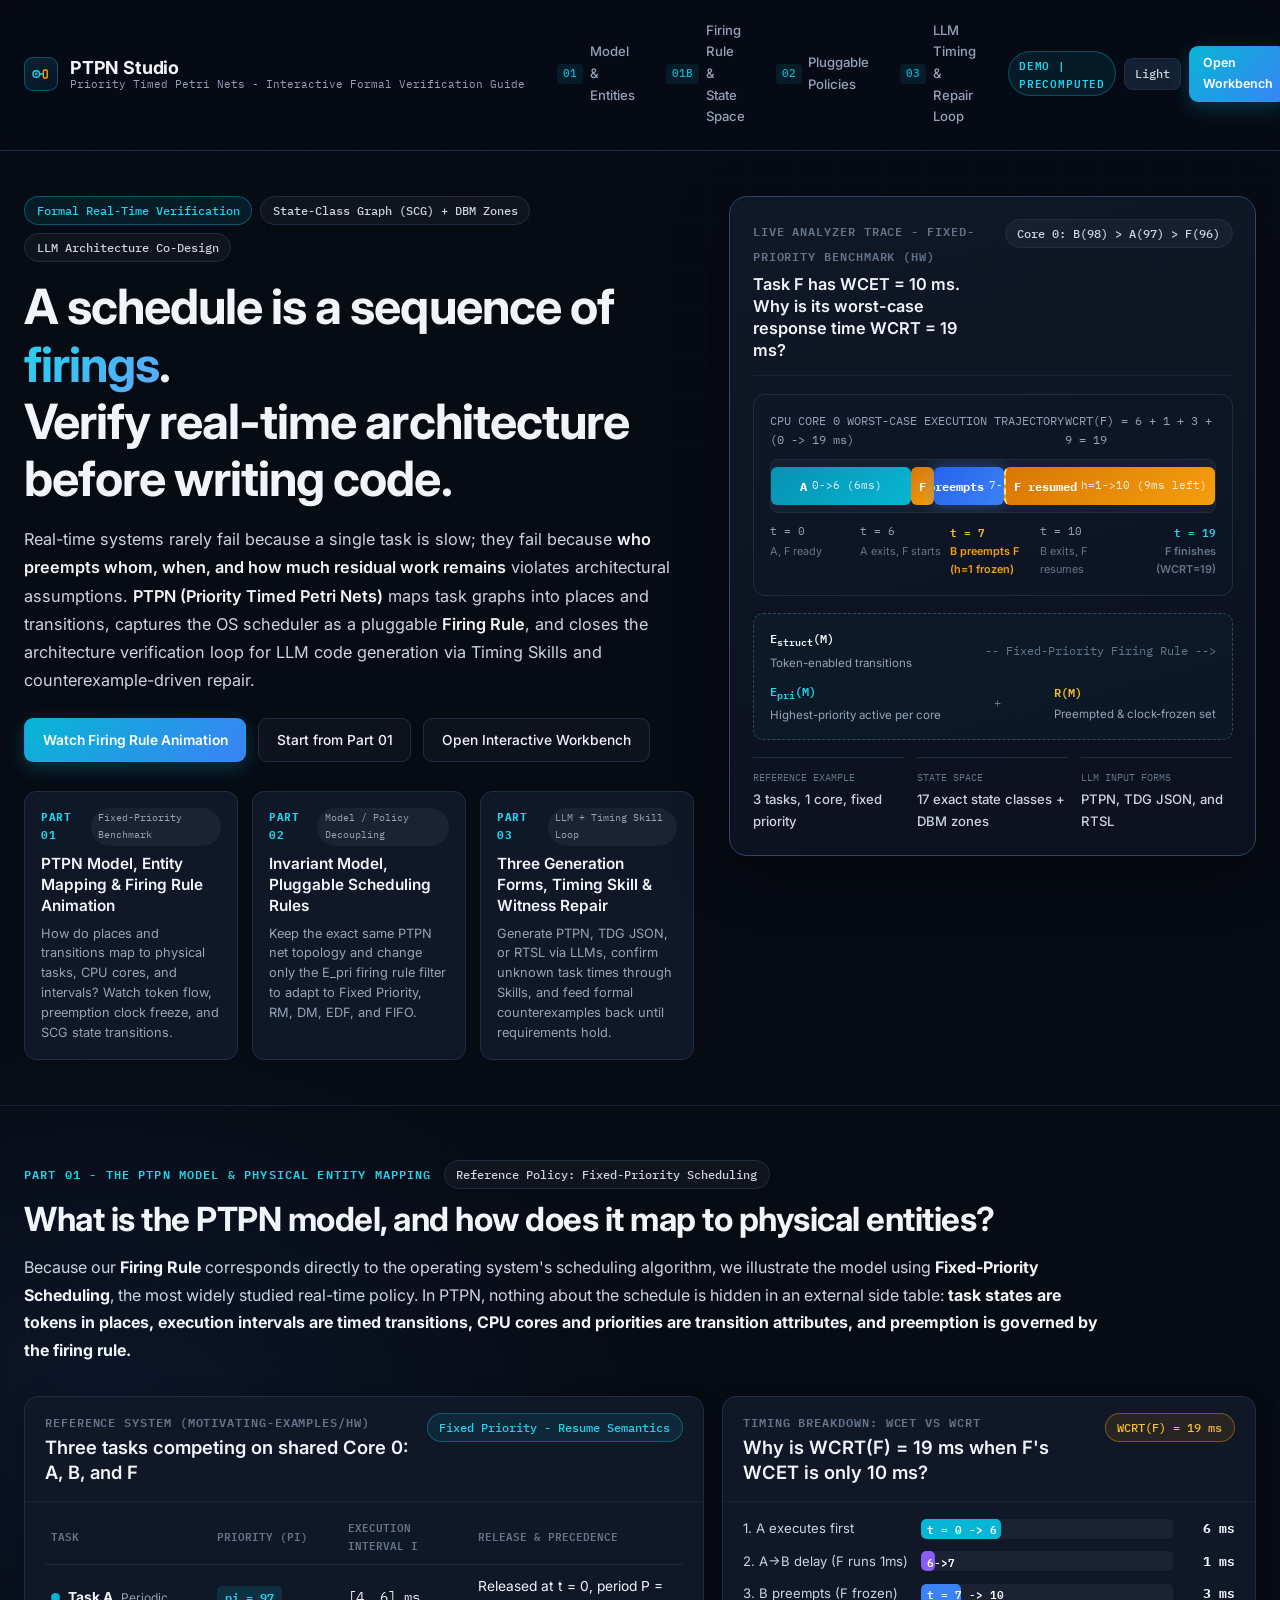
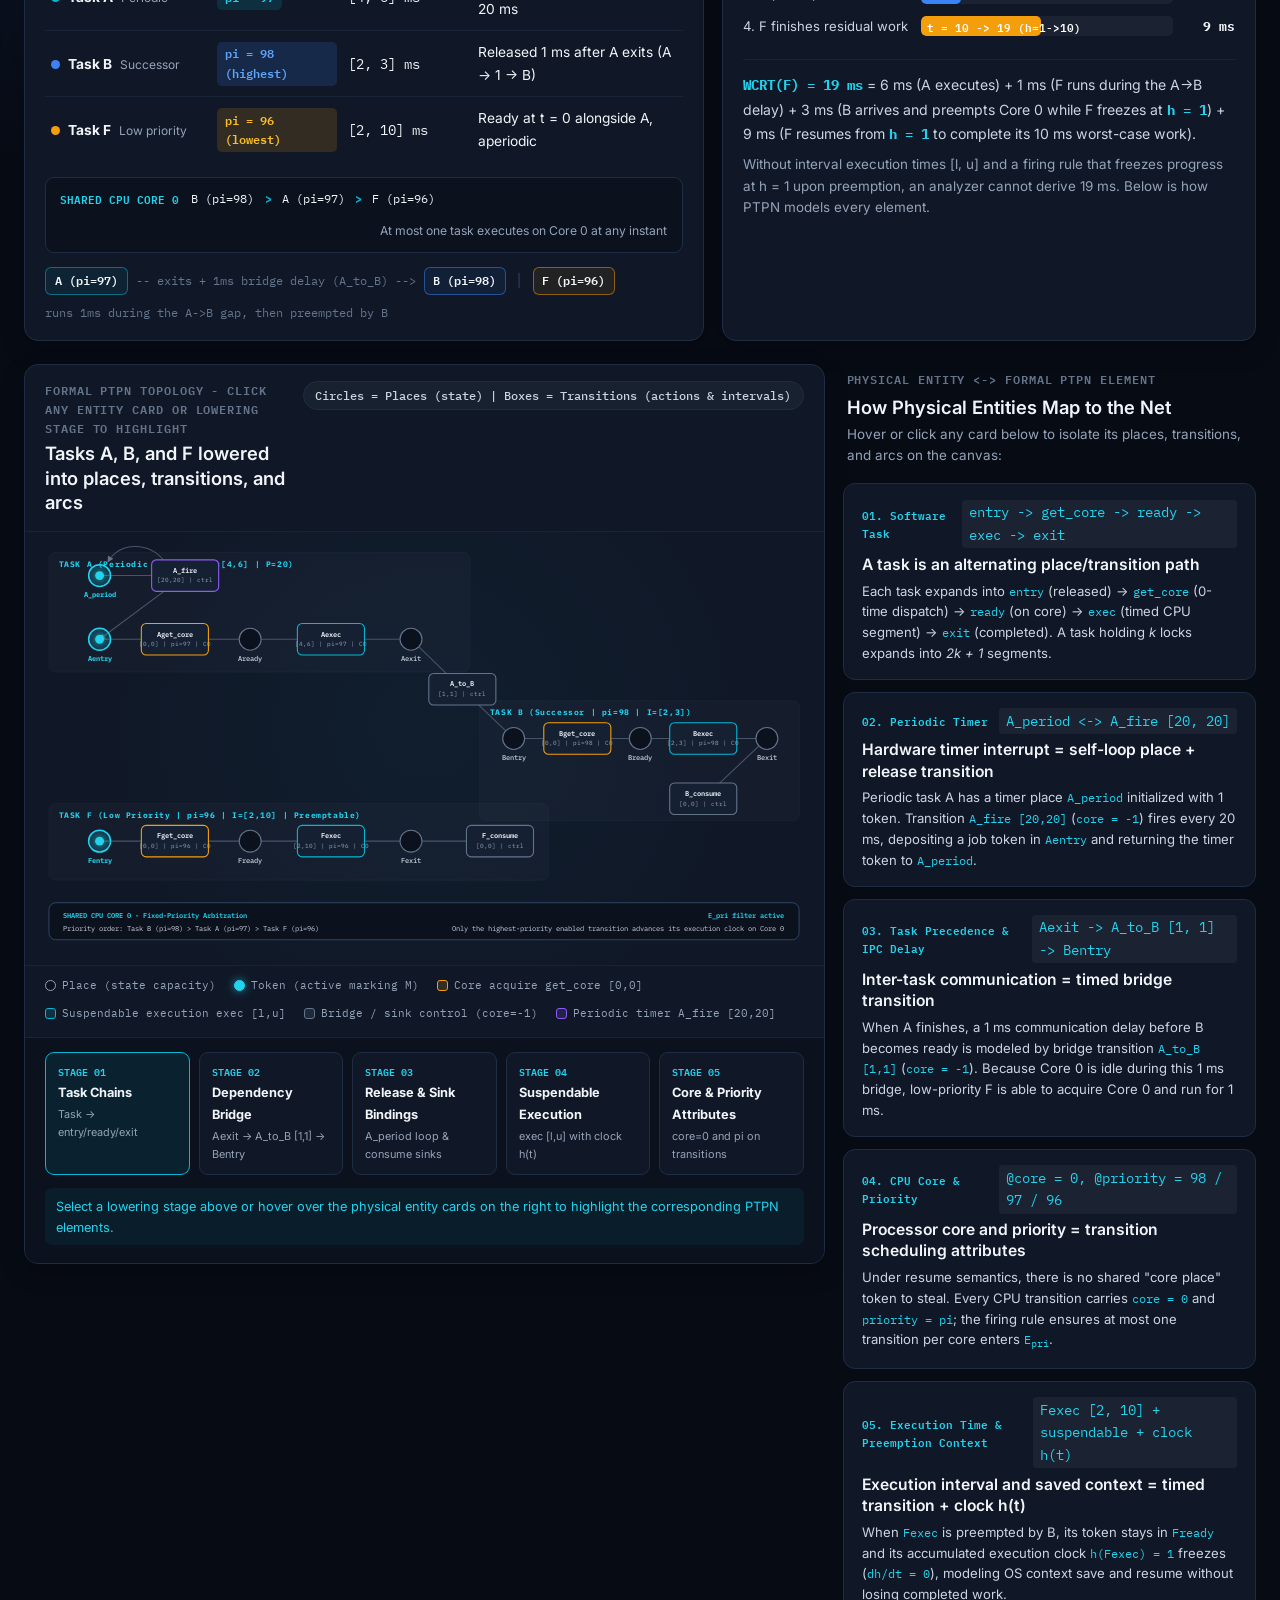
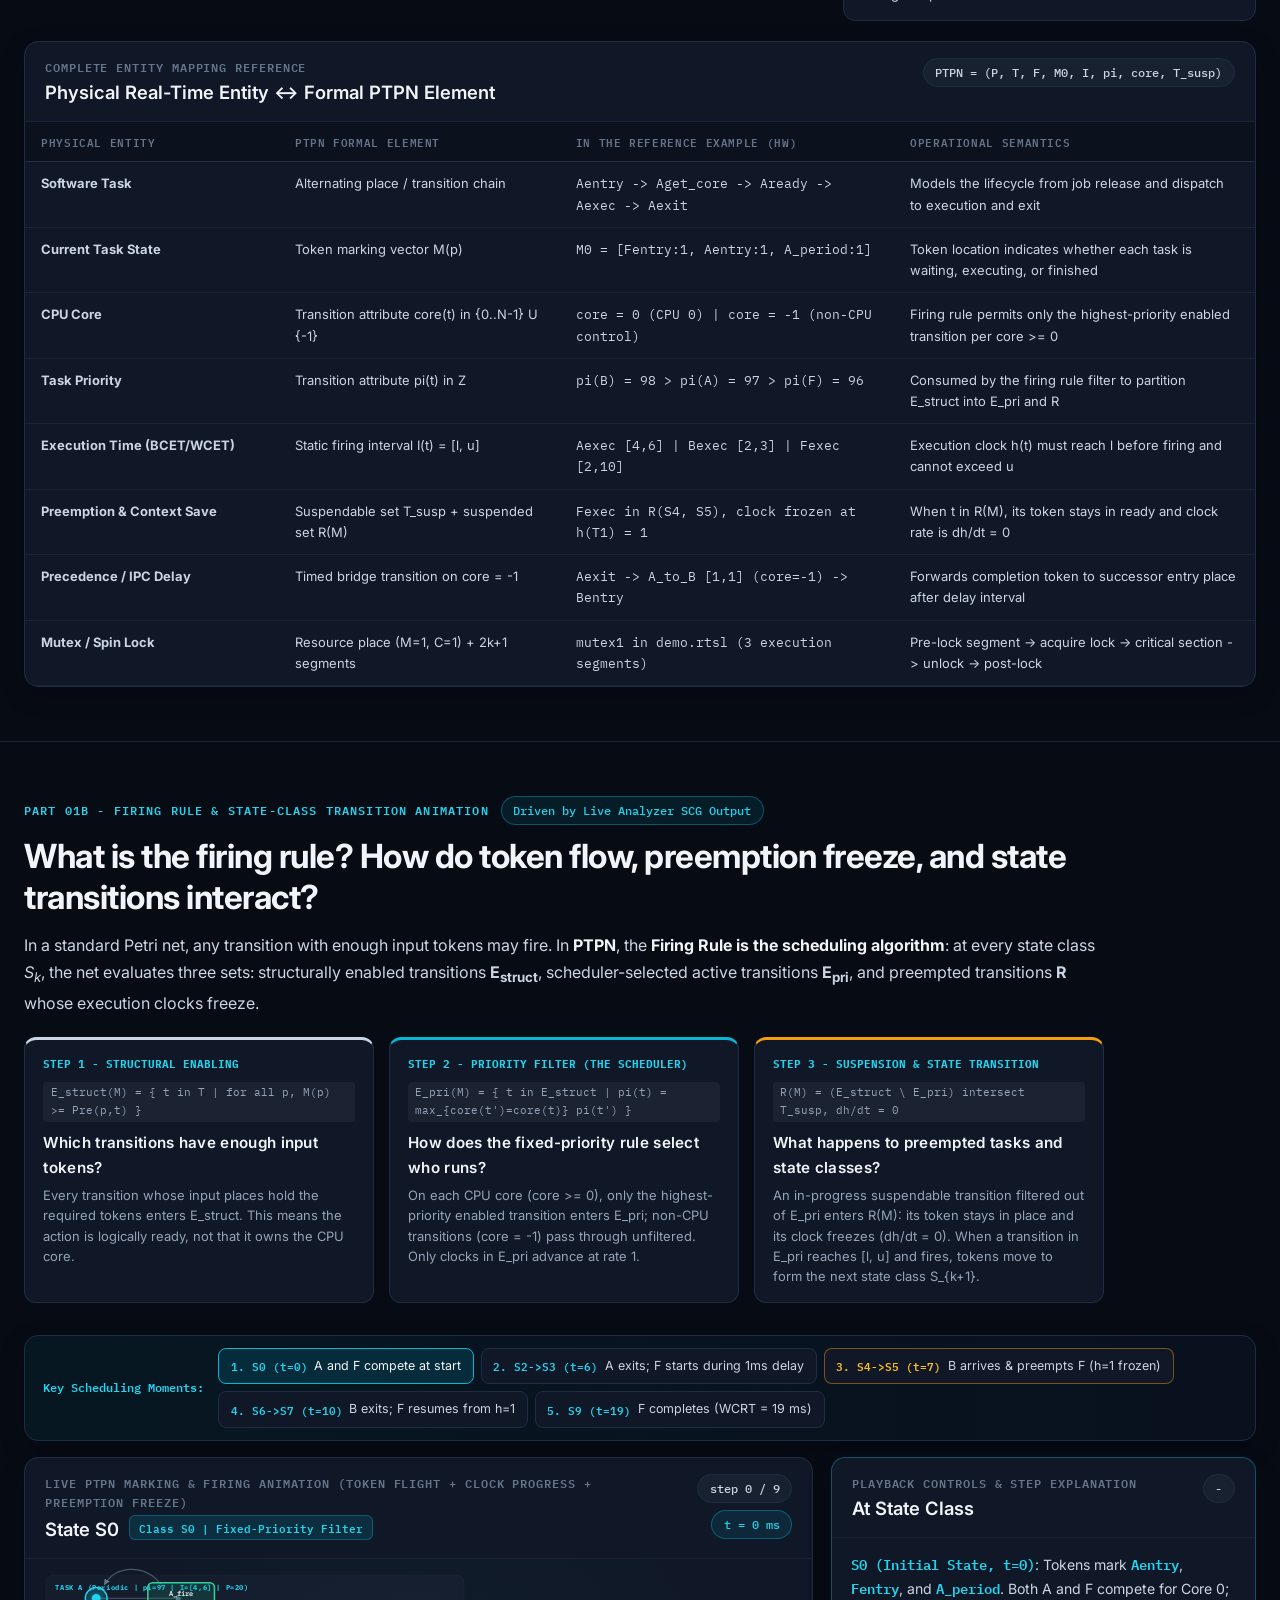
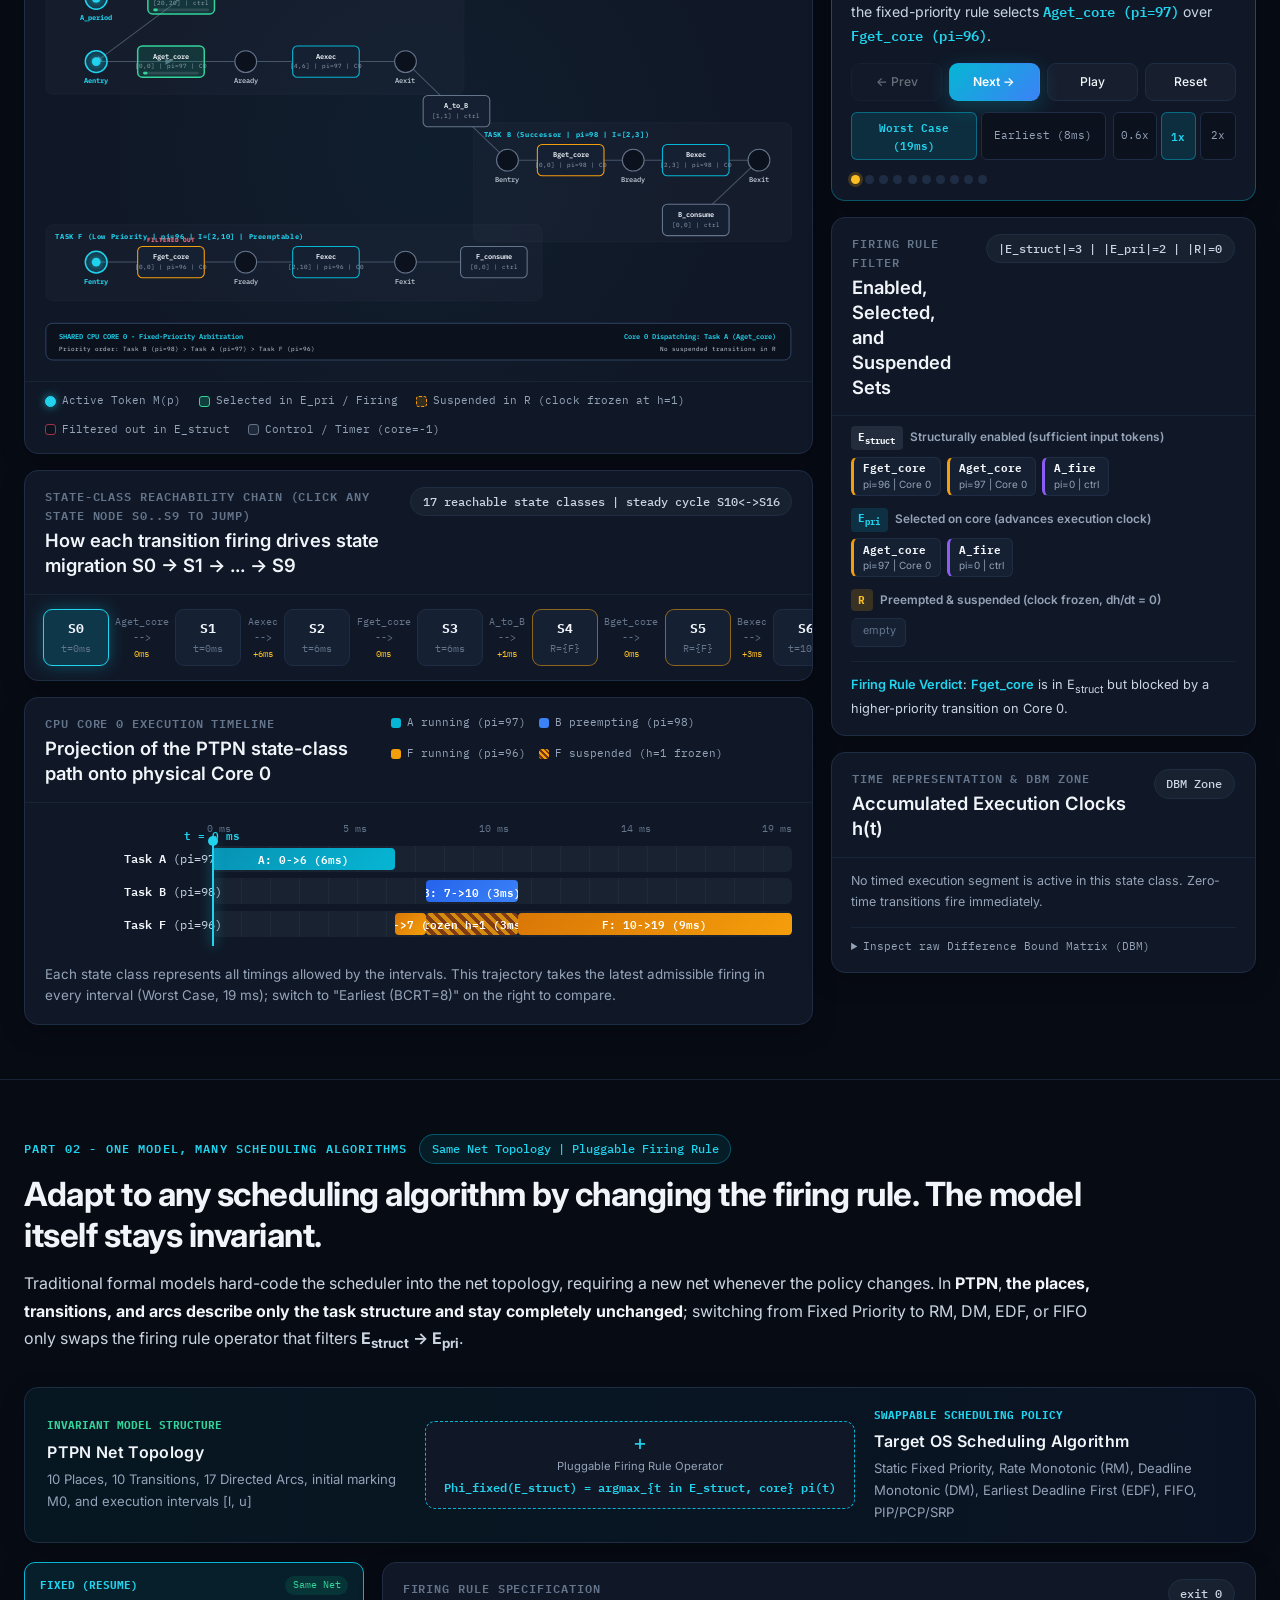
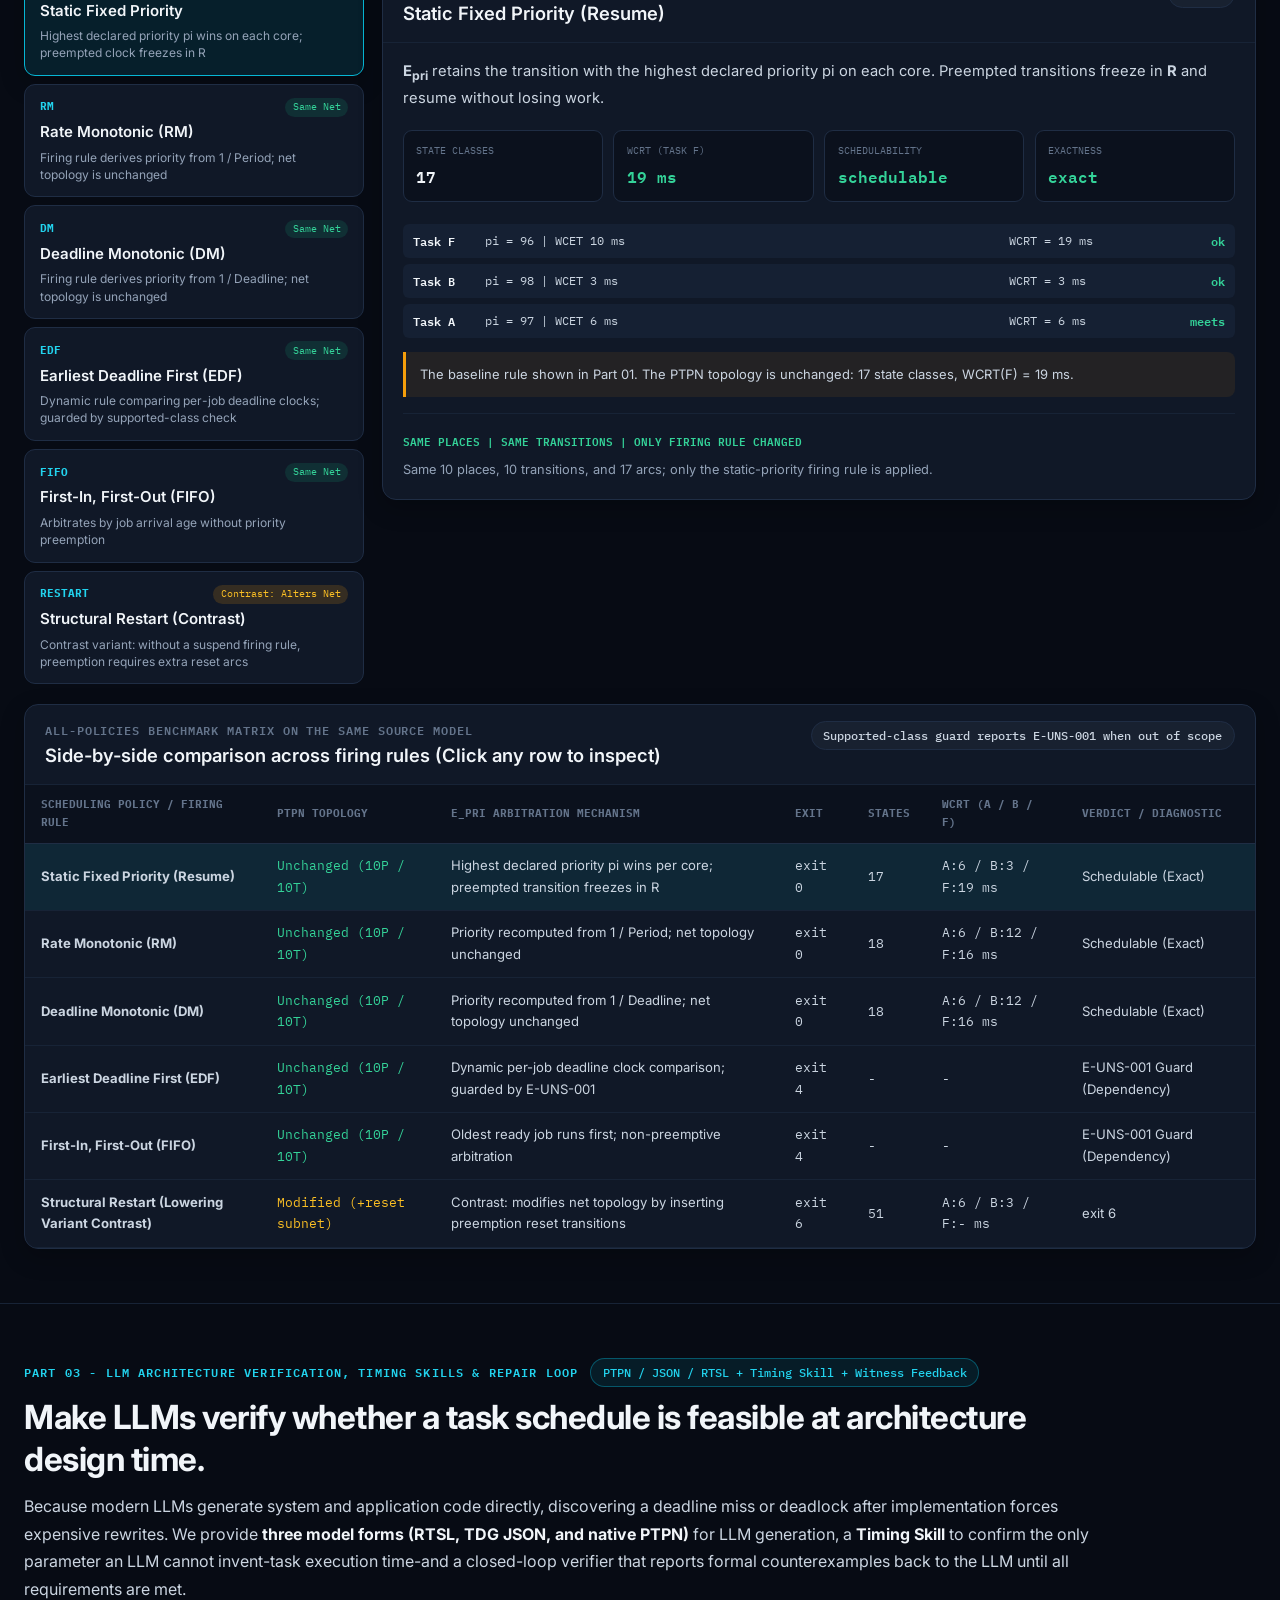
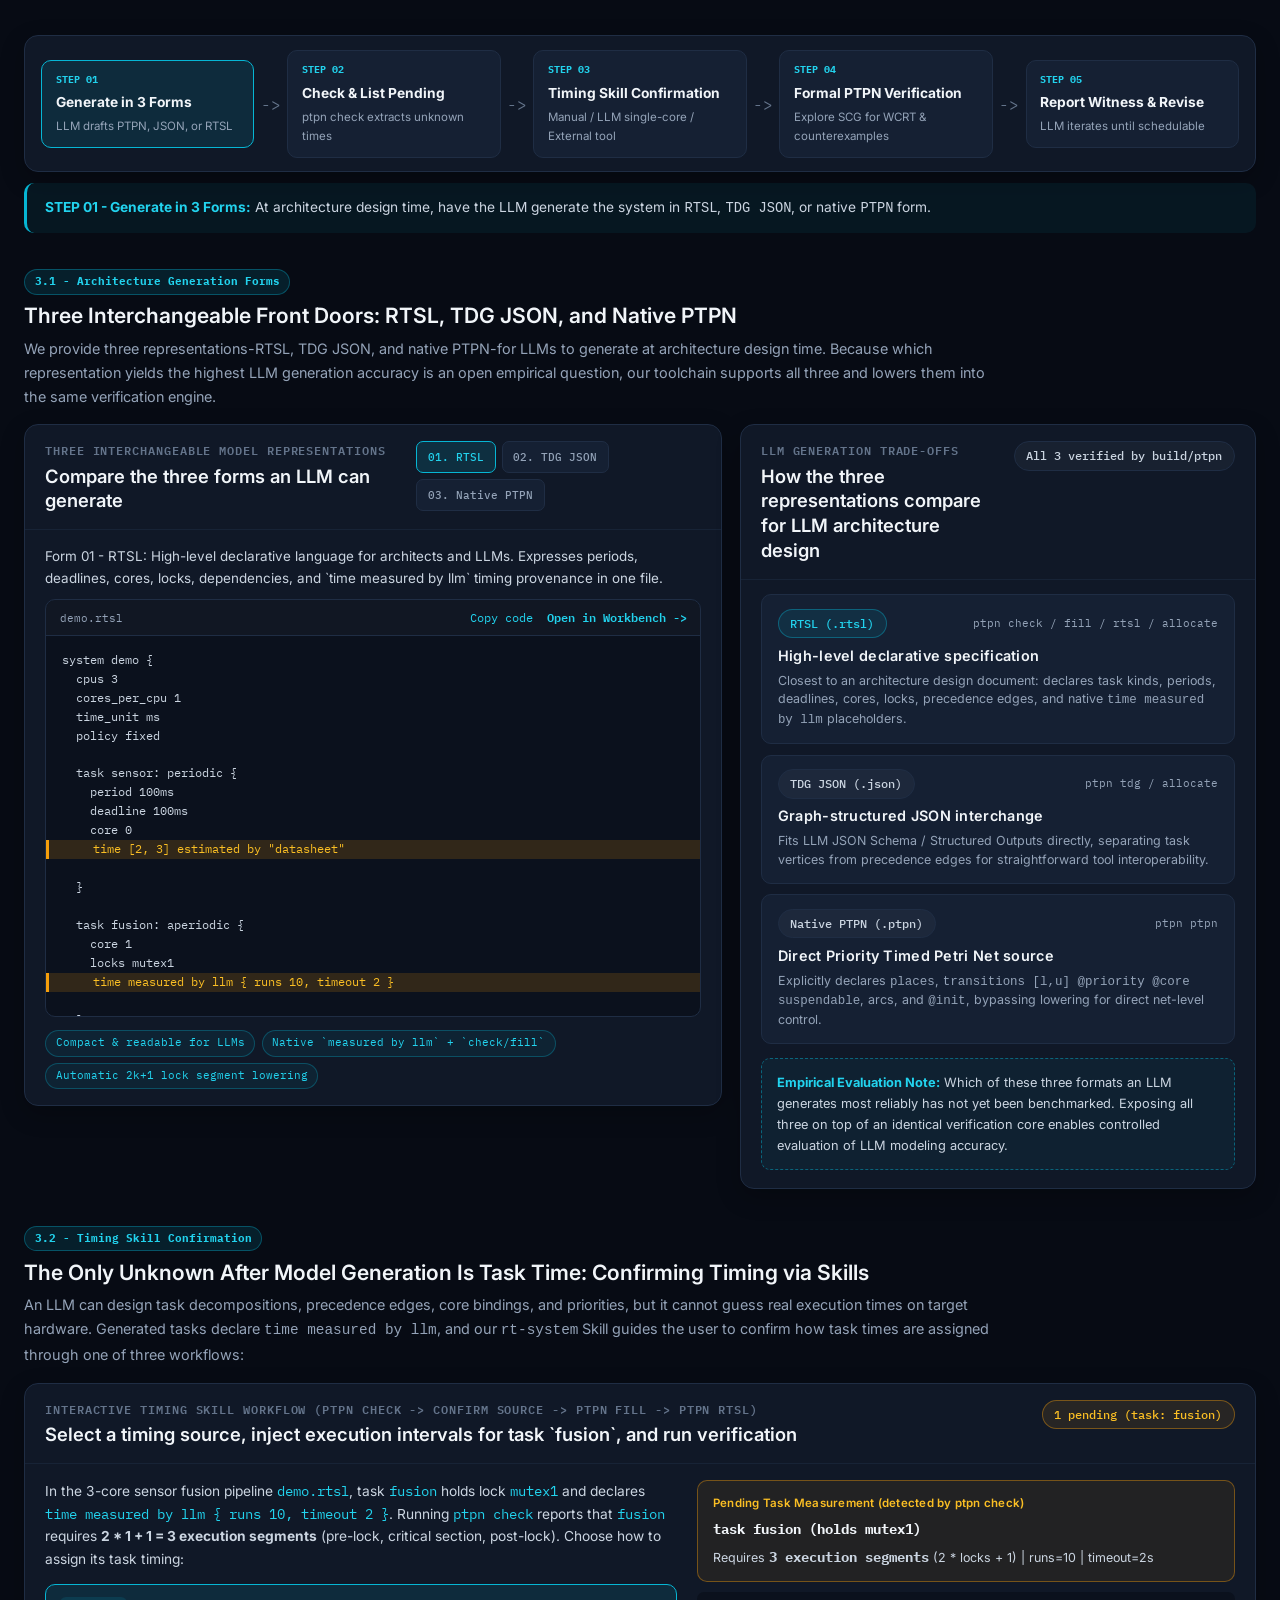
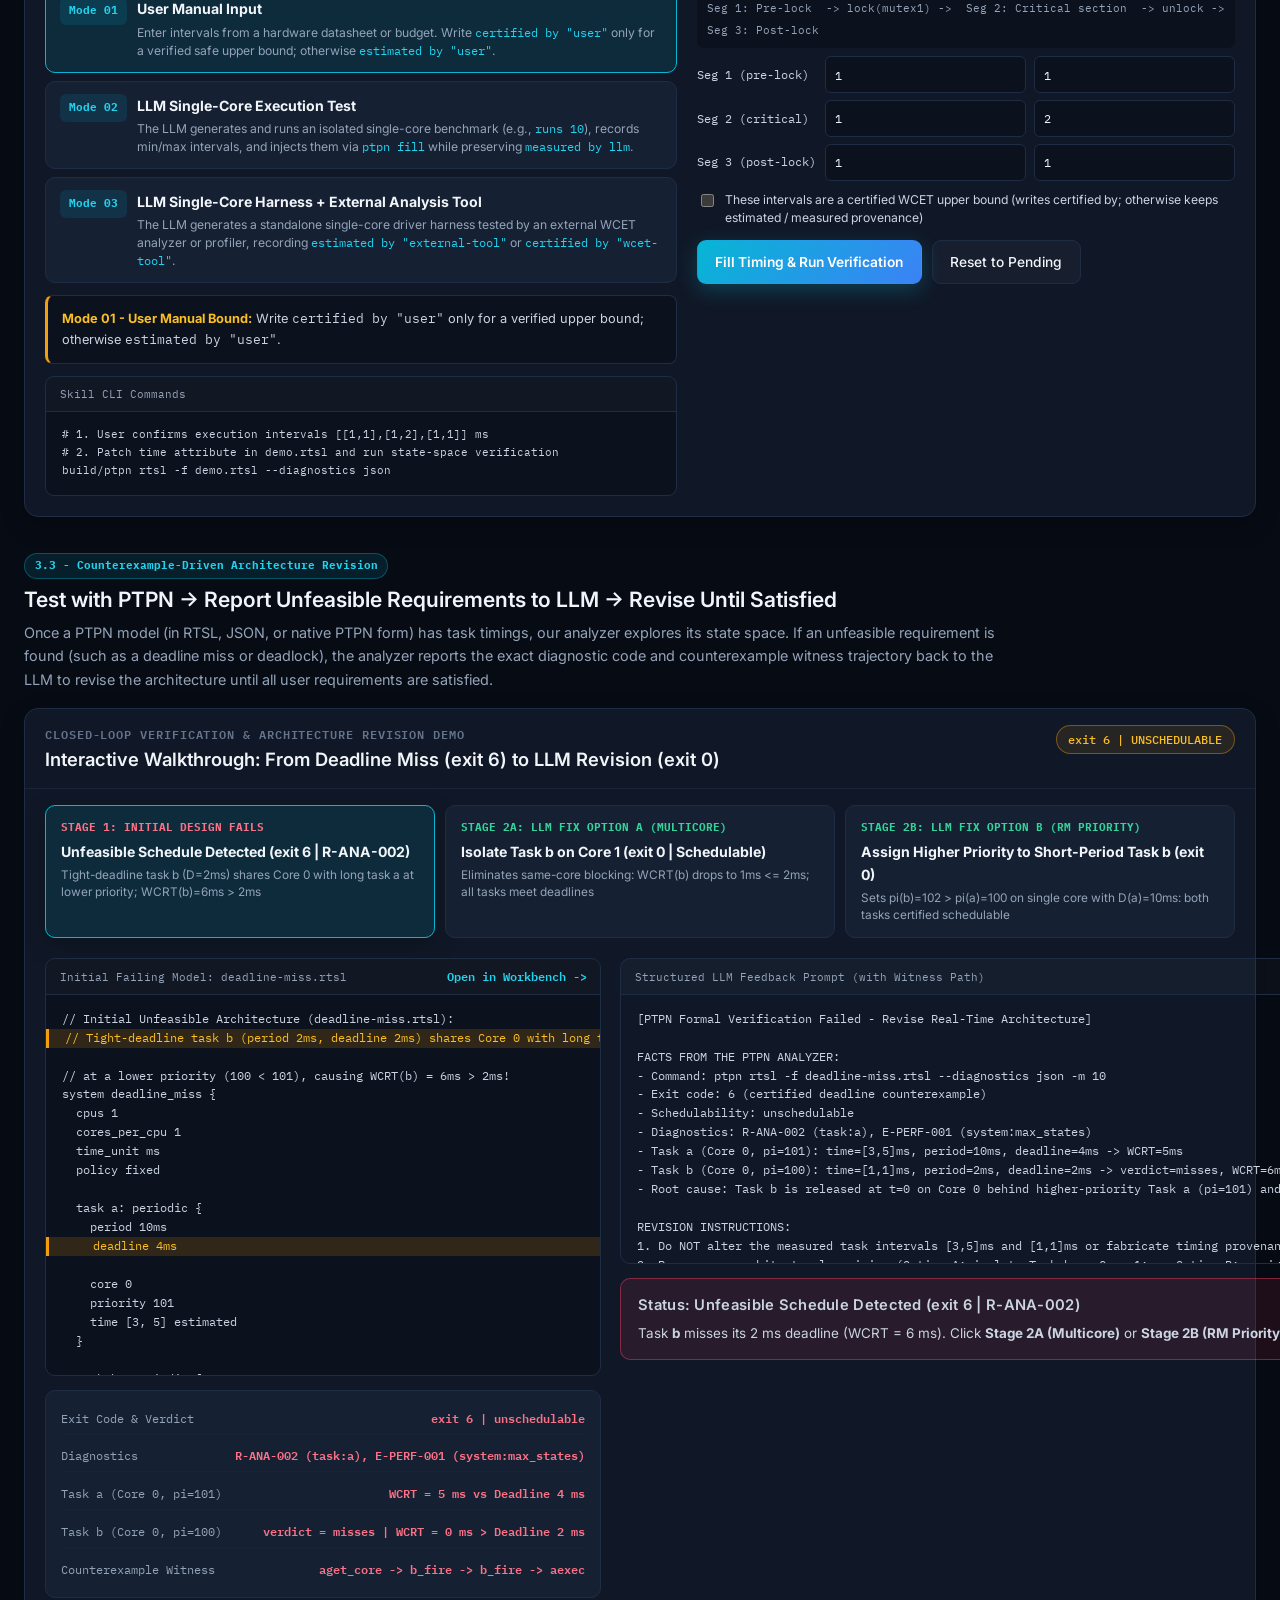
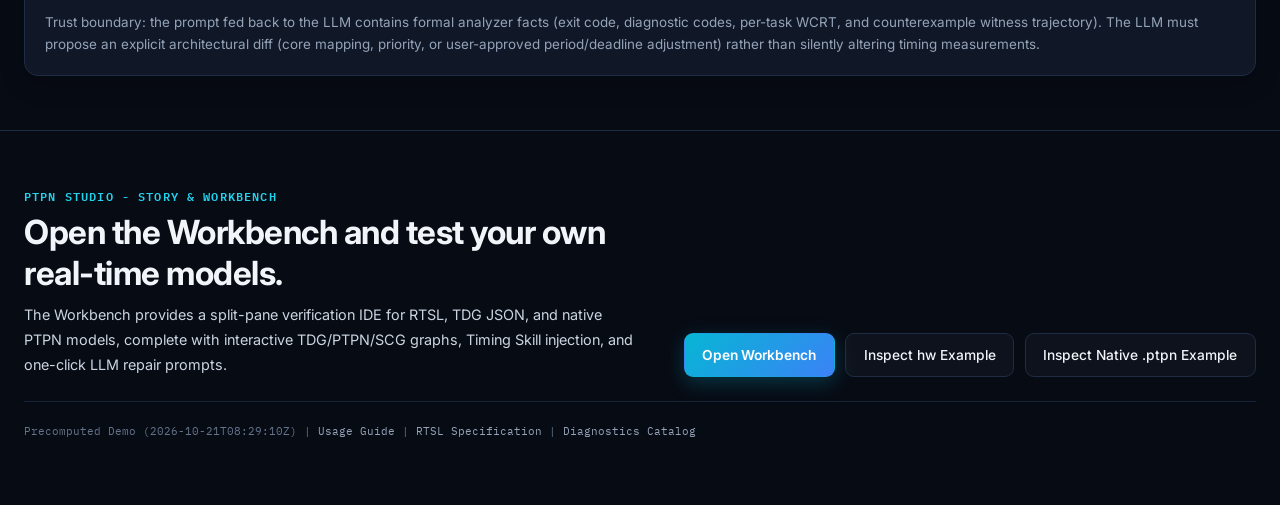
